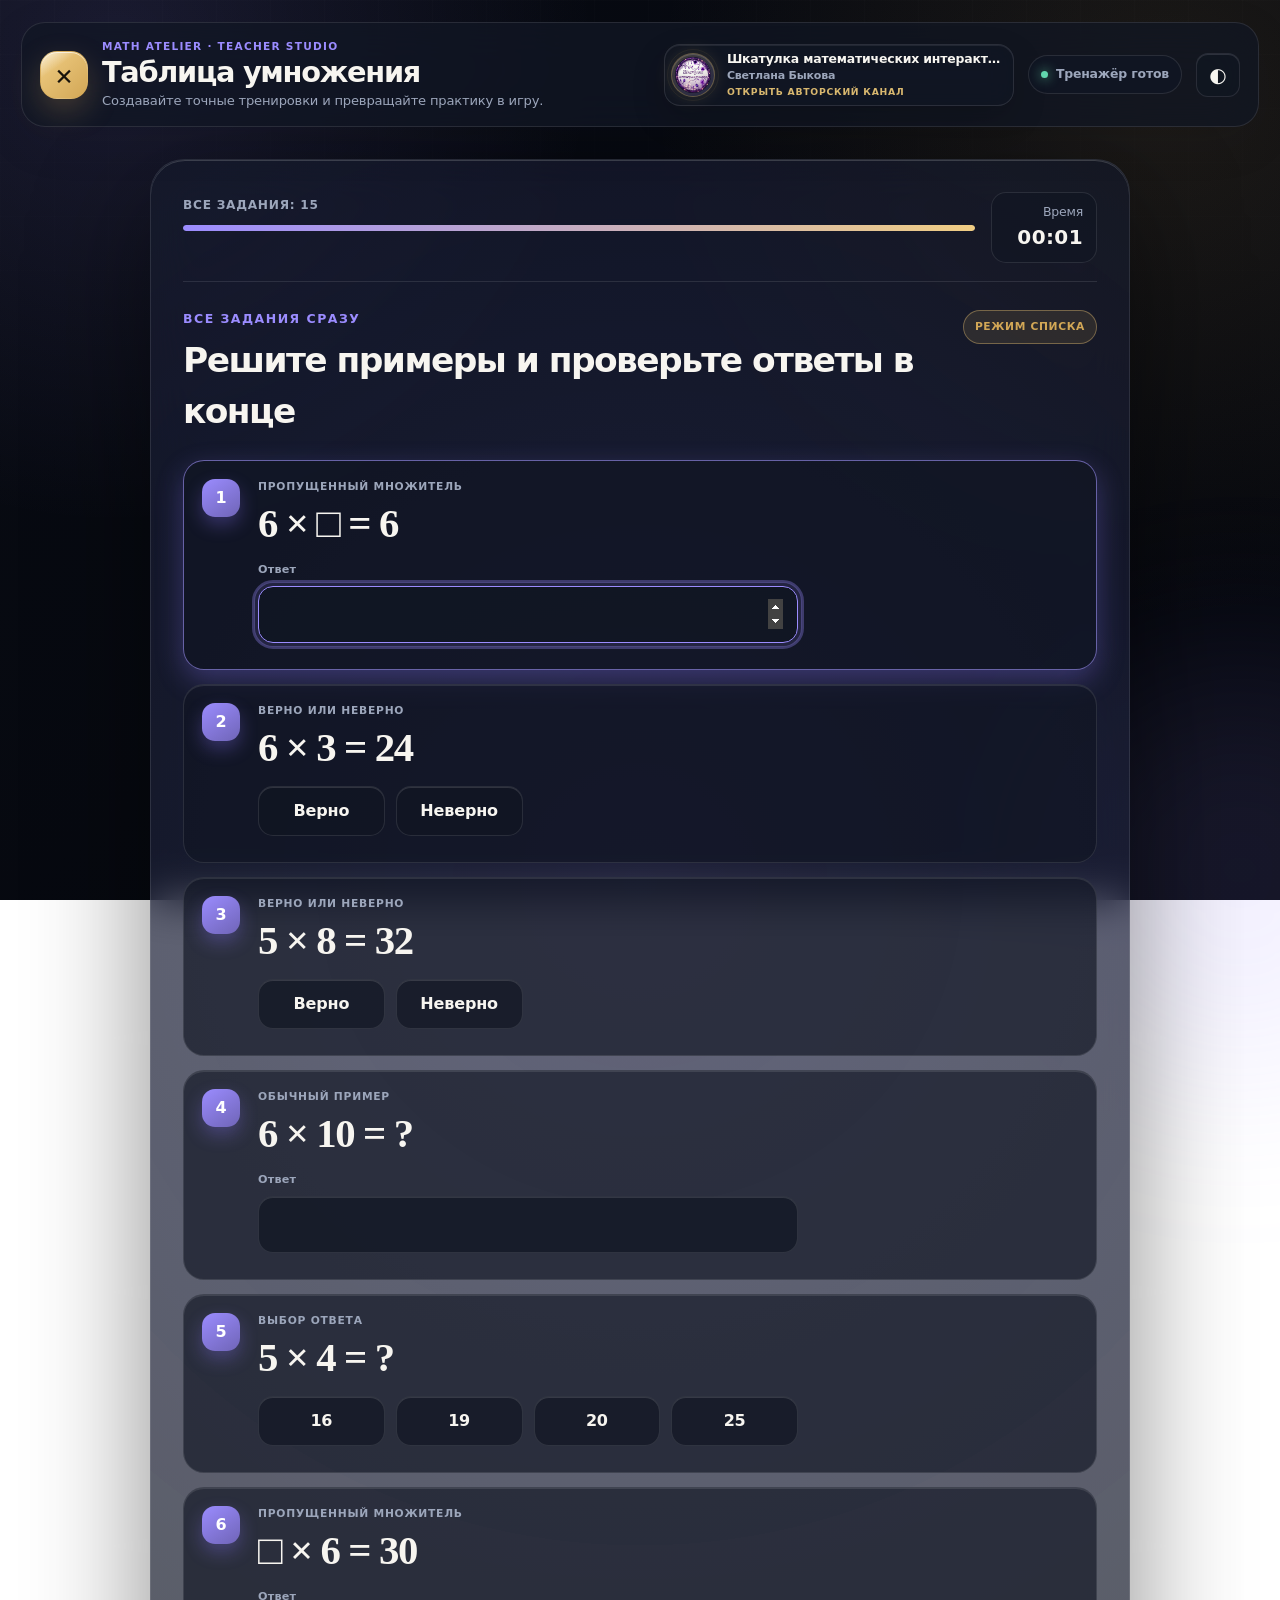
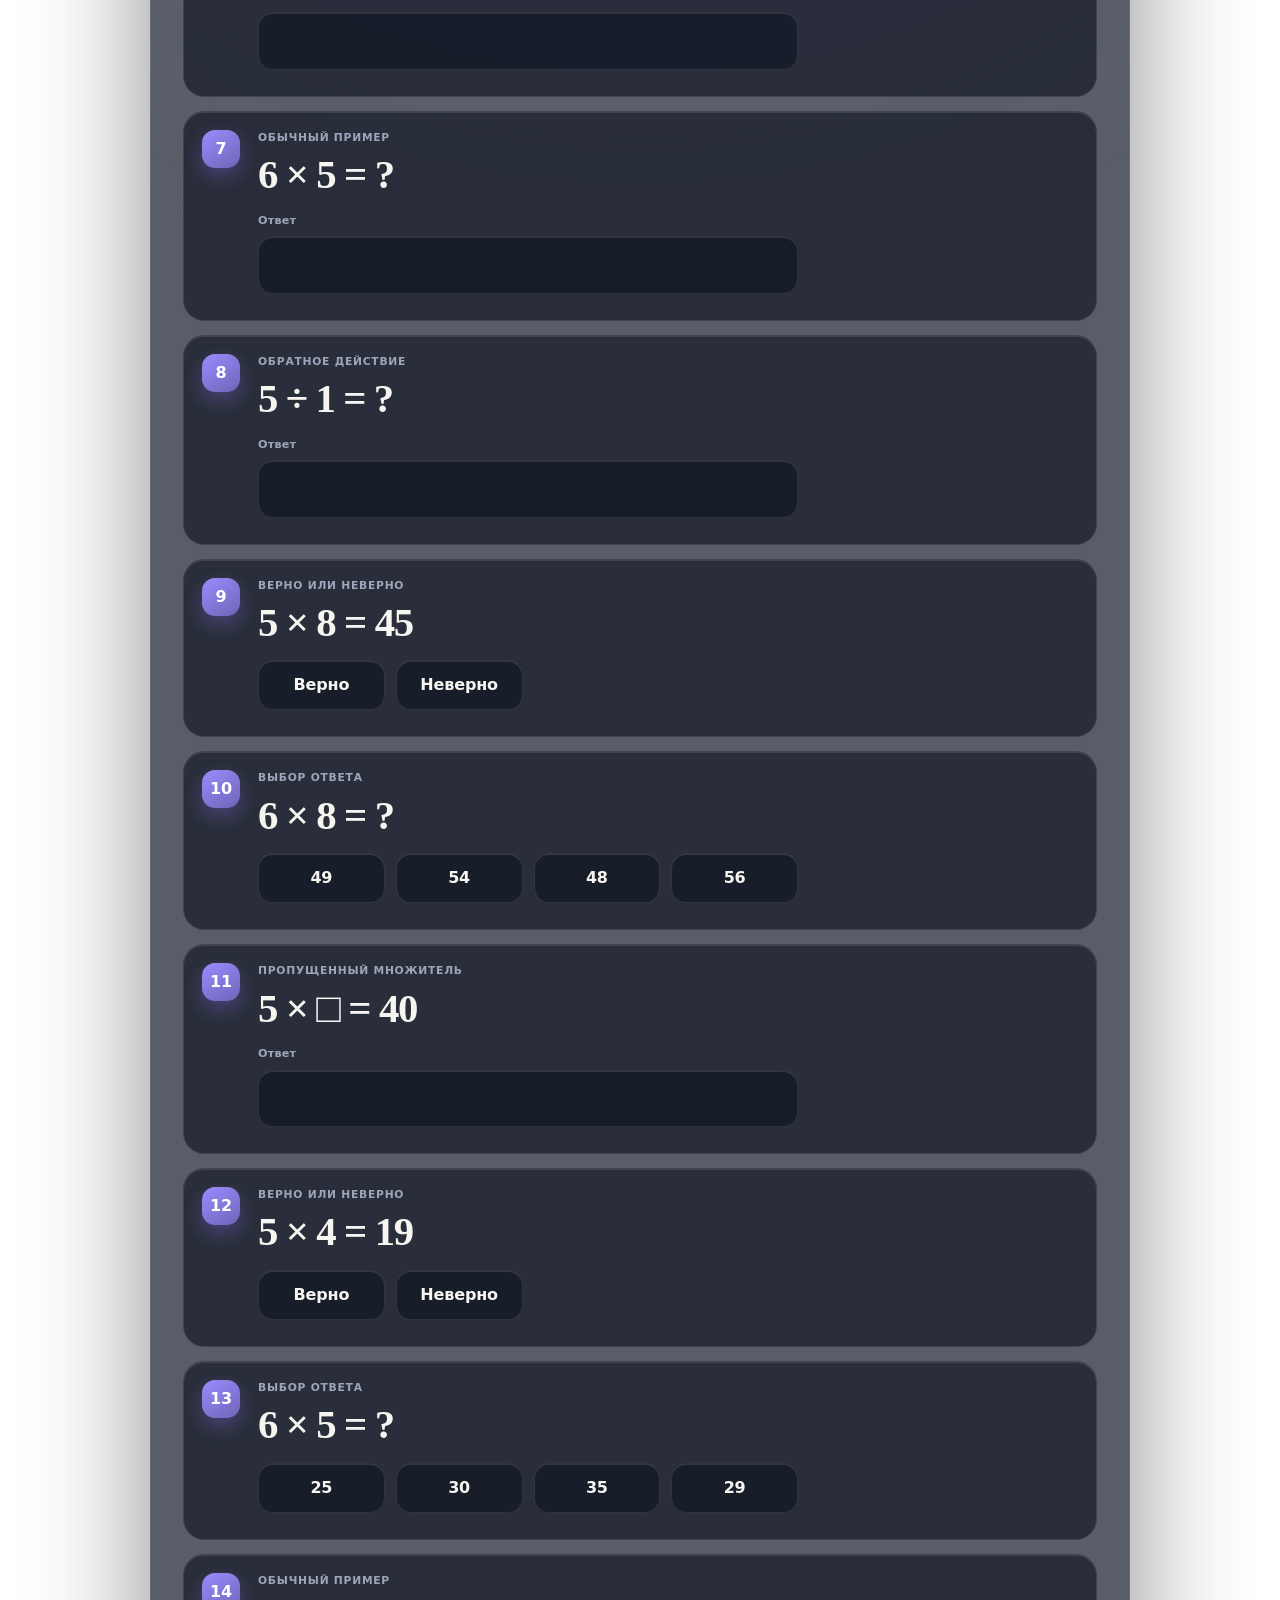
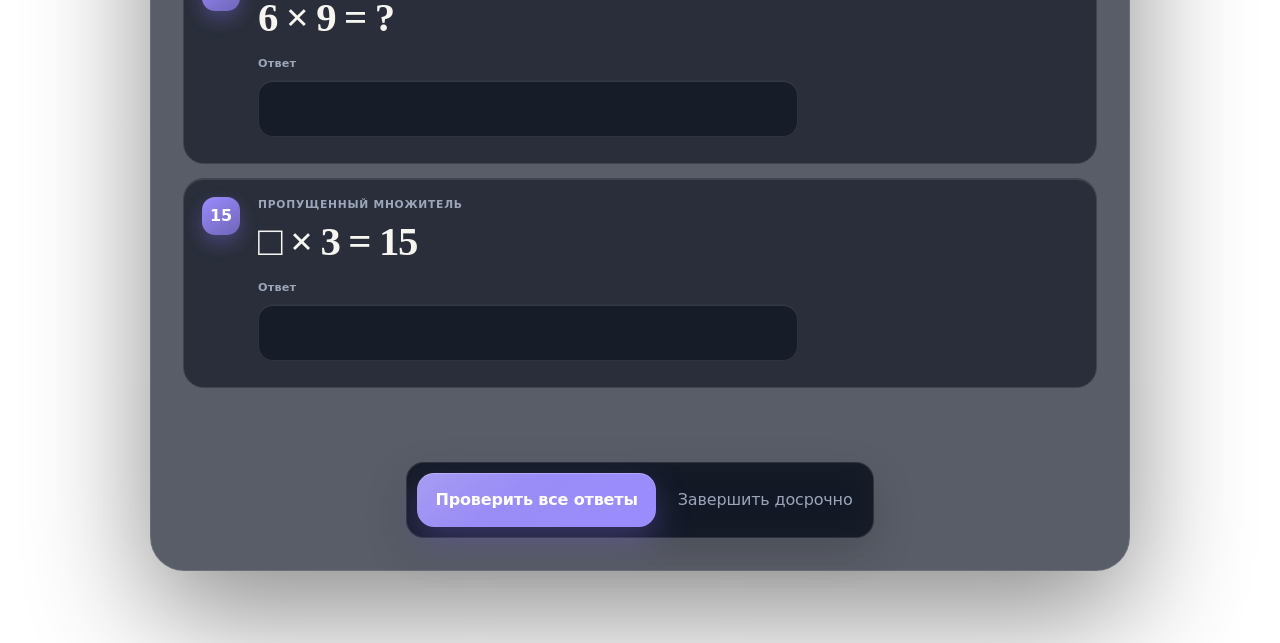
==== trainer-for-student-example.html @ 16a6546d "Add files via upload" ====
<!DOCTYPE html>
<html lang="ru">
<head>
  <meta charset="UTF-8" />
  <meta name="viewport" content="width=device-width, initial-scale=1.0" />
  <meta name="description" content="Настраиваемый тренажёр по таблице умножения с игровыми режимами." />
  <title>Тренажёр по таблице умножения — задание списком</title>
  <meta http-equiv="Cache-Control" content="no-cache, no-store, must-revalidate" />
  <meta http-equiv="Pragma" content="no-cache" />
  <meta http-equiv="Expires" content="0" />
  <meta name="trainer-build" content="premium-onefile-list-mode-2026-08-06" />
  <style id="trainerStyles">
:root {
  color-scheme: light;
  --bg: #f5f7fb;
  --card: #ffffff;
  --text: #172033;
  --muted: #667085;
  --border: #dde3ee;
  --primary: #4f46e5;
  --primary-hover: #4338ca;
  --primary-soft: #eef2ff;
  --success: #16835f;
  --success-soft: #eaf8f2;
  --danger: #c63e4f;
  --danger-soft: #fff0f2;
  --warning: #9a6700;
  --shadow: 0 18px 50px rgba(25, 34, 55, 0.08);
}

body.dark {
  color-scheme: dark;
  --bg: #10131b;
  --card: #191e29;
  --text: #f3f5f9;
  --muted: #aeb7c7;
  --border: #303747;
  --primary: #8b83ff;
  --primary-hover: #a39dff;
  --primary-soft: #28264a;
  --success: #60d6aa;
  --success-soft: #17392f;
  --danger: #ff8795;
  --danger-soft: #44242a;
  --warning: #ffd06a;
  --shadow: 0 18px 50px rgba(0, 0, 0, 0.28);
}

* {
  box-sizing: border-box;
}

body {
  margin: 0;
  min-width: 320px;
  background:
    radial-gradient(circle at top left, rgba(79, 70, 229, 0.09), transparent 28rem),
    var(--bg);
  color: var(--text);
  font-family: Inter, ui-sans-serif, system-ui, -apple-system, BlinkMacSystemFont, "Segoe UI", sans-serif;
  line-height: 1.5;
}

button,
input,
select {
  font: inherit;
}

button {
  cursor: pointer;
}

button:disabled {
  cursor: not-allowed;
  opacity: 0.55;
}

.app-shell {
  width: min(1120px, calc(100% - 32px));
  margin: 0 auto;
  padding: 28px 0 56px;
}

.app-header,
.section-heading,
.quiz-topbar,
.result-actions,
.toolbar {
  display: flex;
  align-items: center;
  justify-content: space-between;
  gap: 16px;
}

.app-header {
  margin-bottom: 24px;
}

h1,
h2,
h3,
p {
  margin-top: 0;
}

h1 {
  margin-bottom: 0;
  font-size: clamp(2rem, 5vw, 3.5rem);
  line-height: 1;
}

h2 {
  margin-bottom: 20px;
  font-size: 1.35rem;
}

h3 {
  margin-bottom: 12px;
  font-size: 1rem;
}

.eyebrow {
  margin-bottom: 6px;
  color: var(--primary);
  font-size: 0.78rem;
  font-weight: 800;
  letter-spacing: 0.12em;
  text-transform: uppercase;
}

.icon-button,
.small-button,
.primary-button,
.secondary-button,
.text-button,
.choice-button {
  border-radius: 12px;
  transition: transform 0.15s ease, background 0.15s ease, border-color 0.15s ease;
}

.icon-button:hover,
.small-button:hover,
.primary-button:hover,
.secondary-button:hover,
.choice-button:hover {
  transform: translateY(-1px);
}

.icon-button {
  width: 44px;
  height: 44px;
  border: 1px solid var(--border);
  background: var(--card);
  color: var(--text);
  font-size: 1.25rem;
}

.grid {
  display: grid;
  gap: 20px;
}

.two-columns {
  grid-template-columns: repeat(2, minmax(0, 1fr));
}

.card {
  border: 1px solid var(--border);
  border-radius: 22px;
  background: var(--card);
  box-shadow: var(--shadow);
  padding: clamp(20px, 4vw, 32px);
}

fieldset {
  margin: 0 0 24px;
  border: 0;
  padding: 0;
}

legend {
  margin-bottom: 12px;
  font-weight: 750;
}

.toolbar {
  justify-content: flex-start;
  margin-bottom: 12px;
}

.small-button {
  border: 0;
  background: var(--primary-soft);
  color: var(--primary);
  padding: 8px 12px;
  font-weight: 700;
}

.small-button.secondary {
  background: transparent;
  color: var(--muted);
  border: 1px solid var(--border);
}

.check-grid {
  display: grid;
  grid-template-columns: repeat(5, minmax(0, 1fr));
  gap: 8px;
  margin-top: 12px;
}

.table-chip {
  position: relative;
}

.table-chip input {
  position: absolute;
  opacity: 0;
  pointer-events: none;
}

.table-chip span {
  display: grid;
  place-items: center;
  min-height: 44px;
  border: 1px solid var(--border);
  border-radius: 12px;
  background: var(--card);
  font-weight: 800;
  transition: 0.15s ease;
}

.table-chip input:checked + span {
  border-color: var(--primary);
  background: var(--primary-soft);
  color: var(--primary);
}

.table-chip input:focus-visible + span {
  outline: 3px solid rgba(79, 70, 229, 0.24);
  outline-offset: 2px;
}

.switch-row,
.type-list label {
  display: flex;
  align-items: center;
  gap: 10px;
}

.switch-row {
  margin: 12px 0;
}

.switch-row input,
.type-list input {
  width: 18px;
  height: 18px;
  accent-color: var(--primary);
}

.hint {
  margin: 10px 0 0;
  color: var(--muted);
  font-size: 0.88rem;
}

.form-grid {
  display: grid;
  grid-template-columns: repeat(2, minmax(0, 1fr));
  gap: 14px;
}

.form-grid label,
.answer-label {
  display: grid;
  gap: 7px;
  color: var(--muted);
  font-size: 0.9rem;
  font-weight: 650;
}

input[type="number"],
select,
.answer-input {
  width: 100%;
  border: 1px solid var(--border);
  border-radius: 12px;
  background: var(--card);
  color: var(--text);
  padding: 12px 14px;
  outline: none;
}

input[type="number"]:focus,
select:focus,
.answer-input:focus {
  border-color: var(--primary);
  box-shadow: 0 0 0 3px rgba(79, 70, 229, 0.14);
}

.type-list {
  display: grid;
  grid-template-columns: repeat(2, minmax(0, 1fr));
  gap: 12px;
}

hr {
  margin: 24px 0;
  border: 0;
  border-top: 1px solid var(--border);
}

.primary-button,
.secondary-button {
  border: 0;
  padding: 13px 18px;
  font-weight: 800;
}

.primary-button {
  background: var(--primary);
  color: white;
}

.primary-button:hover {
  background: var(--primary-hover);
}

.secondary-button {
  border: 1px solid var(--border);
  background: var(--card);
  color: var(--text);
}

.wide {
  width: 100%;
  margin-top: 20px;
}

.text-button {
  border: 0;
  background: transparent;
  color: var(--muted);
  padding: 10px;
}

.error-message {
  min-height: 24px;
  margin: 10px 0 0;
  color: var(--danger);
  font-weight: 700;
}

.history-card {
  margin-top: 20px;
}

.history-content {
  overflow-x: auto;
}

.history-table,
.results-table {
  width: 100%;
  border-collapse: collapse;
}

.history-table th,
.history-table td,
.results-table th,
.results-table td {
  border-bottom: 1px solid var(--border);
  padding: 12px 10px;
  text-align: left;
  white-space: nowrap;
}

.history-table th,
.results-table th {
  color: var(--muted);
  font-size: 0.82rem;
  text-transform: uppercase;
}

.empty-state {
  margin-bottom: 0;
  color: var(--muted);
}

.hidden {
  display: none !important;
}

.quiz-card {
  width: min(760px, 100%);
  margin: 0 auto;
  min-height: 560px;
  display: flex;
  flex-direction: column;
}

.quiz-topbar {
  align-items: flex-start;
}

.quiz-topbar > div:first-child {
  flex: 1;
}

.progress-track {
  height: 8px;
  margin-top: 9px;
  overflow: hidden;
  border-radius: 999px;
  background: var(--border);
}

.progress-bar {
  width: 0;
  height: 100%;
  border-radius: inherit;
  background: var(--primary);
  transition: width 0.25s ease;
}

.timer-box {
  min-width: 90px;
  text-align: right;
}

.timer-box span {
  display: block;
  color: var(--muted);
  font-size: 0.78rem;
}

.timer-box strong {
  font-variant-numeric: tabular-nums;
  font-size: 1.2rem;
}

.question-area {
  display: grid;
  place-items: center;
  min-height: 250px;
  padding: 34px 0 20px;
  text-align: center;
}

.question-label {
  margin-bottom: 14px;
  color: var(--muted);
  font-weight: 750;
}

.question-text {
  font-size: clamp(2.4rem, 9vw, 5.2rem);
  font-weight: 900;
  letter-spacing: -0.04em;
  line-height: 1;
}

.visual-area {
  display: grid;
  gap: 8px;
  margin-top: 24px;
  padding: 16px;
  border-radius: 18px;
  background: var(--primary-soft);
}

.dot {
  width: 18px;
  height: 18px;
  border-radius: 50%;
  background: var(--primary);
}

.answer-area {
  width: min(500px, 100%);
  margin: 0 auto;
}

.answer-input {
  min-height: 58px;
  text-align: center;
  font-size: 1.5rem;
  font-weight: 800;
}

.choice-grid {
  display: grid;
  grid-template-columns: repeat(2, minmax(0, 1fr));
  gap: 12px;
}

.choice-button {
  min-height: 58px;
  border: 1px solid var(--border);
  background: var(--card);
  color: var(--text);
  font-size: 1.1rem;
  font-weight: 800;
}

.choice-button.selected {
  border-color: var(--primary);
  background: var(--primary-soft);
  color: var(--primary);
}

.choice-button.correct {
  border-color: var(--success);
  background: var(--success-soft);
  color: var(--success);
}

.choice-button.wrong {
  border-color: var(--danger);
  background: var(--danger-soft);
  color: var(--danger);
}

.feedback {
  min-height: 30px;
  margin: 18px 0 0;
  text-align: center;
  font-weight: 800;
}

.feedback.success {
  color: var(--success);
}

.feedback.error {
  color: var(--danger);
}

.feedback.warning {
  color: var(--warning);
}

.quiz-actions {
  display: flex;
  justify-content: center;
  align-items: center;
  gap: 12px;
  margin-top: auto;
  padding-top: 22px;
  flex-wrap: wrap;
}

.results-hero {
  text-align: center;
}

.score-circle {
  width: 156px;
  height: 156px;
  margin: 18px auto 28px;
  display: grid;
  place-content: center;
  border: 12px solid var(--primary-soft);
  border-radius: 50%;
  background: var(--card);
}

.score-circle strong {
  font-size: 2.25rem;
  line-height: 1;
}

.score-circle span {
  margin-top: 6px;
  color: var(--muted);
  font-size: 0.82rem;
}

.stats-grid {
  display: grid;
  grid-template-columns: repeat(4, minmax(0, 1fr));
  gap: 12px;
}

.stats-grid > div {
  border: 1px solid var(--border);
  border-radius: 16px;
  padding: 16px;
}

.stats-grid span {
  display: block;
  color: var(--muted);
  font-size: 0.82rem;
}

.stats-grid strong {
  display: block;
  margin-top: 5px;
  font-size: 1.15rem;
}

.results-grid {
  margin-top: 20px;
}

.result-bar-row {
  display: grid;
  grid-template-columns: 84px 1fr 62px;
  align-items: center;
  gap: 12px;
  margin: 13px 0;
}

.result-bar-track {
  height: 10px;
  overflow: hidden;
  border-radius: 999px;
  background: var(--border);
}

.result-bar-fill {
  height: 100%;
  border-radius: inherit;
  background: var(--primary);
}

.recommendation {
  margin: 0;
  font-size: 1.08rem;
  line-height: 1.75;
}

.mistakes-list {
  display: grid;
  gap: 12px;
}

.review-item {
  display: grid;
  grid-template-columns: minmax(160px, 1fr) minmax(140px, 0.8fr) minmax(140px, 0.8fr);
  gap: 12px;
  align-items: center;
  border: 1px solid var(--border);
  border-radius: 15px;
  padding: 14px 16px;
}

.review-item.correct-review {
  background: var(--success-soft);
}

.review-item.wrong-review {
  background: var(--danger-soft);
}

.review-question {
  font-weight: 850;
}

.review-meta {
  color: var(--muted);
  font-size: 0.9rem;
}

.result-actions {
  justify-content: center;
  margin-top: 22px;
}

@media (max-width: 820px) {
  .two-columns,
  .stats-grid {
    grid-template-columns: 1fr 1fr;
  }

  .review-item {
    grid-template-columns: 1fr;
  }
}

@media (max-width: 620px) {
  .app-shell {
    width: min(100% - 20px, 1120px);
    padding-top: 18px;
  }

  .two-columns,
  .form-grid,
  .type-list,
  .stats-grid {
    grid-template-columns: 1fr;
  }

  .check-grid {
    grid-template-columns: repeat(3, minmax(0, 1fr));
  }

  .card {
    border-radius: 18px;
    padding: 20px;
  }

  .quiz-card {
    min-height: calc(100vh - 112px);
  }

  .question-area {
    min-height: 220px;
  }

  .choice-grid {
    grid-template-columns: 1fr;
  }

  .section-heading {
    align-items: flex-start;
    flex-direction: column;
  }
}


.student-banner {
  margin-bottom: 20px;
  border: 1px solid var(--primary);
  border-radius: 16px;
  background: var(--primary-soft);
  color: var(--text);
  padding: 14px 18px;
  font-weight: 750;
}


.trainer-actions {
  display: grid;
  grid-template-columns: repeat(2, minmax(0, 1fr));
  gap: 10px;
  margin-top: 20px;
}

.trainer-actions .wide {
  margin-top: 0;
}

.download-html-button {
  margin-top: 10px;
}

.error-message.success-message {
  color: var(--success);
}


body.modal-open { overflow: hidden; }

.game-create-button {
  margin-top: 10px;
  background: linear-gradient(135deg, var(--primary), #7c3aed);
  color: #fff;
  border: 0;
}

.game-modal {
  position: fixed;
  inset: 0;
  z-index: 200;
  display: grid;
  place-items: center;
  padding: 18px;
  background: rgba(7, 12, 24, 0.72);
  backdrop-filter: blur(9px);
}

.game-modal-dialog {
  width: min(900px, 100%);
  max-height: calc(100vh - 36px);
  overflow: auto;
  border: 1px solid var(--border);
  border-radius: 24px;
  background: var(--card);
  box-shadow: 0 28px 100px rgba(0, 0, 0, 0.35);
  padding: clamp(20px, 4vw, 32px);
}

.game-modal-head {
  display: flex;
  align-items: flex-start;
  justify-content: space-between;
  gap: 18px;
  margin-bottom: 20px;
}

.game-modal-head h2 { margin-bottom: 6px; }
.game-modal-head p { margin: 0; color: var(--muted); }

.game-choice-grid {
  display: grid;
  grid-template-columns: repeat(3, minmax(0, 1fr));
  gap: 14px;
}

.game-choice-card {
  min-height: 210px;
  display: flex;
  flex-direction: column;
  align-items: flex-start;
  border: 2px solid var(--border);
  border-radius: 18px;
  padding: 18px;
  background: var(--card);
  color: var(--text);
  text-align: left;
}

.game-choice-card:hover { transform: translateY(-2px); }
.game-choice-card.selected {
  border-color: var(--primary);
  background: var(--primary-soft);
  box-shadow: 0 0 0 3px rgba(79, 70, 229, 0.12);
}

.game-choice-icon { font-size: 2.25rem; line-height: 1; }
.game-choice-card strong { margin-top: 16px; font-size: 1.12rem; }
.game-choice-card span { margin-top: 7px; color: var(--muted); font-size: 0.9rem; line-height: 1.45; }
.game-choice-card small { margin-top: auto; padding-top: 16px; color: var(--primary); font-weight: 800; }

.game-warning {
  margin: 18px 0 0;
  border: 1px solid var(--border);
  border-radius: 14px;
  padding: 12px 14px;
  background: var(--primary-soft);
  color: var(--text);
  font-weight: 700;
}

.game-warning.limit-warning {
  border-color: rgba(198, 62, 79, 0.32);
  background: var(--danger-soft);
  color: var(--danger);
}

.game-modal-actions {
  display: flex;
  align-items: center;
  justify-content: flex-end;
  gap: 10px;
  margin-top: 18px;
  flex-wrap: wrap;
}

.game-template-status {
  flex: 1 1 260px;
  margin: 0;
  color: var(--muted);
  font-size: 0.9rem;
}

@media (max-width: 760px) {
  .game-choice-grid { grid-template-columns: 1fr; }
  .game-choice-card { min-height: 150px; }
  .game-modal-actions { align-items: stretch; flex-direction: column; }
  .game-modal-actions button { width: 100%; }
  .game-template-status { flex-basis: auto; }
}

@media (max-width: 620px) {
  .trainer-actions {
    grid-template-columns: 1fr;
  }
}


/* Экран доступа */
.password-gate {
  position: fixed;
  inset: 0;
  z-index: 1000;
  display: grid;
  place-items: center;
  padding: 20px;
  background:
    radial-gradient(circle at 50% 15%, rgba(79, 70, 229, 0.22), transparent 28rem),
    rgba(12, 17, 29, 0.92);
  backdrop-filter: blur(12px);
}

.password-gate[hidden],
body:not(.trainer-locked) .password-gate {
  display: none;
}

body.trainer-locked {
  overflow: hidden;
}

body.trainer-locked .app-shell {
  visibility: hidden;
  pointer-events: none;
}

.password-card {
  width: min(430px, 100%);
  padding: 30px;
  border: 1px solid var(--border);
  border-radius: 24px;
  background: var(--card);
  color: var(--text);
  box-shadow: 0 30px 100px rgba(0, 0, 0, 0.38);
}

.password-card h1 {
  margin-bottom: 10px;
  font-size: clamp(1.8rem, 5vw, 2.5rem);
}

.password-icon {
  margin-bottom: 12px;
  font-size: 2.4rem;
}

.password-description {
  margin-bottom: 20px;
  color: var(--muted);
}

.password-label {
  display: grid;
  gap: 8px;
  color: var(--muted);
  font-size: 0.9rem;
  font-weight: 700;
}

.password-input {
  width: 100%;
  min-height: 50px;
  border: 1px solid var(--border);
  border-radius: 12px;
  padding: 12px 14px;
  background: var(--card);
  color: var(--text);
  outline: none;
}

.password-input:focus {
  border-color: var(--primary);
  box-shadow: 0 0 0 3px rgba(79, 70, 229, 0.18);
}

.password-submit {
  width: 100%;
  margin-top: 16px;
}

.password-error {
  min-height: 24px;
  margin: 10px 0 0;
  color: var(--danger);
  font-weight: 750;
}

  

/* =========================================================
   PREMIUM REDESIGN · Math Atelier
   ========================================================= */
:root {
  --bg: #f2f0eb;
  --bg-deep: #e7e3da;
  --card: rgba(255, 255, 255, .76);
  --card-solid: #fffdfa;
  --text: #171a24;
  --muted: #697083;
  --border: rgba(37, 42, 61, .11);
  --primary: #6858ff;
  --primary-hover: #5747ef;
  --primary-soft: rgba(104, 88, 255, .10);
  --primary-glow: rgba(104, 88, 255, .24);
  --gold: #b88739;
  --gold-bright: #dfb563;
  --gold-soft: rgba(184, 135, 57, .12);
  --success: #178767;
  --success-soft: rgba(23, 135, 103, .10);
  --danger: #c04759;
  --danger-soft: rgba(192, 71, 89, .10);
  --warning: #a86f13;
  --shadow: 0 24px 70px rgba(32, 35, 50, .10);
  --shadow-deep: 0 36px 100px rgba(25, 28, 43, .16);
  --radius-xl: 30px;
  --radius-lg: 22px;
}

body.dark {
  color-scheme: dark;
  --bg: #080b13;
  --bg-deep: #05070d;
  --card: rgba(17, 22, 36, .72);
  --card-solid: #111623;
  --text: #f7f5f0;
  --muted: #9ca6bb;
  --border: rgba(255, 255, 255, .10);
  --primary: #9b8cff;
  --primary-hover: #b0a5ff;
  --primary-soft: rgba(155, 140, 255, .12);
  --primary-glow: rgba(140, 120, 255, .30);
  --gold: #d2a756;
  --gold-bright: #f0cd83;
  --gold-soft: rgba(210, 167, 86, .13);
  --success: #62d7ae;
  --success-soft: rgba(68, 201, 155, .11);
  --danger: #ff8795;
  --danger-soft: rgba(255, 100, 121, .11);
  --warning: #f1c36f;
  --shadow: 0 28px 80px rgba(0, 0, 0, .30);
  --shadow-deep: 0 42px 120px rgba(0, 0, 0, .46);
}

html { scroll-behavior: smooth; }
body {
  min-height: 100vh;
  background:
    radial-gradient(circle at 9% 5%, color-mix(in srgb, var(--primary) 13%, transparent), transparent 30rem),
    radial-gradient(circle at 91% 12%, color-mix(in srgb, var(--gold) 11%, transparent), transparent 32rem),
    linear-gradient(145deg, var(--bg), var(--bg-deep));
  background-attachment: fixed;
  font-family: Manrope, Inter, ui-sans-serif, system-ui, -apple-system, BlinkMacSystemFont, "Segoe UI", sans-serif;
  letter-spacing: -.012em;
}

body::before {
  content: "";
  position: fixed;
  inset: 0;
  z-index: -2;
  pointer-events: none;
  opacity: .35;
  background-image:
    linear-gradient(color-mix(in srgb, var(--text) 4%, transparent) 1px, transparent 1px),
    linear-gradient(90deg, color-mix(in srgb, var(--text) 4%, transparent) 1px, transparent 1px);
  background-size: 54px 54px;
  mask-image: linear-gradient(to bottom, black, transparent 70%);
}

body::after {
  content: "";
  position: fixed;
  width: 420px;
  height: 420px;
  right: -170px;
  bottom: -180px;
  z-index: -1;
  border-radius: 50%;
  pointer-events: none;
  background: color-mix(in srgb, var(--primary) 12%, transparent);
  filter: blur(90px);
}

button, input, select { letter-spacing: -.01em; }
button:focus-visible, input:focus-visible, select:focus-visible {
  outline: 3px solid color-mix(in srgb, var(--primary) 32%, transparent);
  outline-offset: 3px;
}

.app-shell {
  width: min(1240px, calc(100% - 42px));
  padding: 22px 0 72px;
}

.app-header {
  position: sticky;
  top: 14px;
  z-index: 80;
  margin-bottom: 22px;
  padding: 16px 18px;
  border: 1px solid var(--border);
  border-radius: 24px;
  background: color-mix(in srgb, var(--card-solid) 78%, transparent);
  box-shadow: 0 14px 50px rgba(20, 23, 36, .08);
  backdrop-filter: blur(22px) saturate(135%);
}

.app-brand-lockup, .header-actions, .access-brand, .card-heading {
  display: flex;
  align-items: center;
  gap: 14px;
}

.brand-mark {
  width: 50px;
  height: 50px;
  flex: 0 0 50px;
  display: grid;
  place-items: center;
  border: 1px solid color-mix(in srgb, var(--gold) 52%, transparent);
  border-radius: 17px;
  color: #18130b;
  background:
    linear-gradient(145deg, rgba(255,255,255,.72), transparent 34%),
    linear-gradient(135deg, var(--gold-bright), var(--gold));
  box-shadow: 0 12px 30px color-mix(in srgb, var(--gold) 25%, transparent), inset 0 1px 0 rgba(255,255,255,.65);
  font-family: Georgia, serif;
  font-size: 2rem;
  font-weight: 700;
}

.app-brand-mark { width: 48px; height: 48px; flex-basis: 48px; }
.app-header h1 { font-size: clamp(1.35rem, 2.5vw, 1.8rem); letter-spacing: -.045em; }
.app-header .eyebrow { margin-bottom: 3px; font-size: .66rem; }
.header-subtitle { margin: 4px 0 0; color: var(--muted); font-size: .82rem; }
.header-actions { margin-left: auto; }
.online-pill {
  display: inline-flex;
  align-items: center;
  gap: 8px;
  padding: 9px 12px;
  border: 1px solid var(--border);
  border-radius: 999px;
  color: var(--muted);
  background: color-mix(in srgb, var(--card-solid) 78%, transparent);
  font-size: .78rem;
  font-weight: 750;
}
.online-pill i { width: 7px; height: 7px; border-radius: 50%; background: var(--success); box-shadow: 0 0 12px var(--success); }
.icon-button {
  border-color: var(--border);
  background: color-mix(in srgb, var(--card-solid) 82%, transparent);
  box-shadow: inset 0 1px 0 rgba(255,255,255,.12);
}
.icon-button:hover { border-color: color-mix(in srgb, var(--primary) 38%, var(--border)); background: var(--primary-soft); color: var(--primary); }

.dashboard-hero {
  position: relative;
  overflow: hidden;
  display: grid;
  grid-template-columns: 1.3fr 1fr;
  gap: 28px;
  align-items: end;
  margin-bottom: 20px;
  padding: clamp(28px, 5vw, 54px);
  border: 1px solid var(--border);
  border-radius: var(--radius-xl);
  background:
    linear-gradient(125deg, color-mix(in srgb, var(--card-solid) 90%, transparent), color-mix(in srgb, var(--card) 64%, transparent)),
    radial-gradient(circle at 86% 16%, var(--primary-soft), transparent 42%);
  box-shadow: var(--shadow-deep);
  backdrop-filter: blur(24px) saturate(125%);
}
.dashboard-hero::before {
  content: "×";
  position: absolute;
  right: 6%;
  top: -20%;
  color: color-mix(in srgb, var(--primary) 8%, transparent);
  font: 700 18rem/1 Georgia, serif;
  transform: rotate(12deg);
  pointer-events: none;
}
.dashboard-copy { position: relative; z-index: 1; }
.dashboard-copy h2 { margin: 8px 0 14px; font-size: clamp(2.15rem, 5vw, 4.7rem); line-height: .98; letter-spacing: -.068em; }
.dashboard-copy h2 span { color: var(--primary); font-family: Georgia, "Times New Roman", serif; font-style: italic; font-weight: 500; }
.dashboard-copy > p:last-child { max-width: 620px; margin: 0; color: var(--muted); font-size: 1.02rem; line-height: 1.72; }
.dashboard-summary {
  position: relative;
  z-index: 2;
  display: grid;
  grid-template-columns: repeat(2, minmax(0, 1fr));
  gap: 10px;
}
.summary-item {
  min-height: 104px;
  display: flex;
  flex-direction: column;
  justify-content: space-between;
  padding: 17px;
  border: 1px solid var(--border);
  border-radius: 20px;
  background: color-mix(in srgb, var(--card-solid) 72%, transparent);
  box-shadow: inset 0 1px 0 rgba(255,255,255,.18);
}
.summary-item span { color: var(--muted); font-size: .75rem; font-weight: 800; letter-spacing: .07em; text-transform: uppercase; }
.summary-item strong { font-size: clamp(1.15rem, 2.5vw, 1.65rem); letter-spacing: -.035em; overflow: hidden; text-overflow: ellipsis; white-space: nowrap; }
.summary-item.accent { border-color: color-mix(in srgb, var(--gold) 36%, var(--border)); background: linear-gradient(145deg, var(--gold-soft), color-mix(in srgb, var(--card-solid) 72%, transparent)); }
.summary-item.accent strong { color: var(--gold); }

.grid { gap: 20px; }
.card {
  border-color: var(--border);
  border-radius: var(--radius-xl);
  background: color-mix(in srgb, var(--card) 94%, transparent);
  box-shadow: var(--shadow);
  backdrop-filter: blur(22px) saturate(125%);
}
.settings-card { position: relative; overflow: hidden; }
.settings-card::after { content: ""; position: absolute; width: 180px; height: 180px; right: -90px; top: -90px; border-radius: 50%; background: var(--primary-soft); filter: blur(20px); pointer-events: none; }
.card-heading { position: relative; z-index: 1; margin-bottom: 26px; align-items: flex-start; }
.card-heading .eyebrow { margin-bottom: 5px; }
.card-heading h2 { margin: 0; font-size: 1.55rem; letter-spacing: -.035em; }
.card-icon {
  width: 45px;
  height: 45px;
  flex: 0 0 45px;
  display: grid;
  place-items: center;
  border: 1px solid color-mix(in srgb, var(--primary) 28%, var(--border));
  border-radius: 15px;
  color: var(--primary);
  background: var(--primary-soft);
  font-size: .76rem;
  font-weight: 900;
  letter-spacing: .08em;
}
legend { color: var(--text); font-size: .95rem; }
.toolbar { gap: 8px; }
.small-button { border: 1px solid transparent; border-radius: 999px; background: var(--primary-soft); color: var(--primary); }
.small-button:hover { border-color: color-mix(in srgb, var(--primary) 26%, transparent); }

.check-grid { grid-template-columns: repeat(5, minmax(0, 1fr)); gap: 10px; }
.table-chip span {
  min-height: 58px;
  border-color: var(--border);
  border-radius: 17px;
  background: color-mix(in srgb, var(--card-solid) 70%, transparent);
  box-shadow: inset 0 1px 0 rgba(255,255,255,.15);
  font-size: 1.05rem;
}
.table-chip span::after { content: "таблица"; display: block; margin-top: -4px; color: var(--muted); font-size: .56rem; font-weight: 750; letter-spacing: .06em; text-transform: uppercase; }
.table-chip:hover span { transform: translateY(-2px); border-color: color-mix(in srgb, var(--primary) 35%, var(--border)); }
.table-chip input:checked + span {
  border-color: color-mix(in srgb, var(--primary) 72%, white 8%);
  color: white;
  background: linear-gradient(145deg, color-mix(in srgb, var(--primary) 84%, white 8%), var(--primary));
  box-shadow: 0 12px 28px var(--primary-glow), inset 0 1px 0 rgba(255,255,255,.32);
}
.table-chip input:checked + span::after { color: rgba(255,255,255,.70); }

.form-grid { gap: 12px; }
.form-grid label, .answer-label { color: var(--muted); font-size: .78rem; font-weight: 800; letter-spacing: .02em; }
input[type="number"], select, .answer-input {
  min-height: 50px;
  border-color: var(--border);
  border-radius: 15px;
  background: color-mix(in srgb, var(--card-solid) 70%, transparent);
  box-shadow: inset 0 1px 0 rgba(255,255,255,.12);
}
input[type="number"]:focus, select:focus, .answer-input:focus { border-color: var(--primary); box-shadow: 0 0 0 4px var(--primary-soft); }

.type-list { grid-template-columns: repeat(2, minmax(0, 1fr)); gap: 10px; }
.type-option {
  position: relative;
  min-height: 84px;
  display: grid !important;
  grid-template-columns: 40px 1fr;
  align-items: center !important;
  gap: 12px !important;
  padding: 13px;
  border: 1px solid var(--border);
  border-radius: 18px;
  background: color-mix(in srgb, var(--card-solid) 66%, transparent);
  cursor: pointer;
  transition: transform .18s ease, border-color .18s ease, background .18s ease, box-shadow .18s ease;
}
.type-option:hover { transform: translateY(-2px); border-color: color-mix(in srgb, var(--primary) 33%, var(--border)); }
.type-option input { position: absolute; opacity: 0; pointer-events: none; }
.type-glyph {
  width: 40px;
  height: 40px;
  display: grid;
  place-items: center;
  border-radius: 13px;
  color: var(--primary);
  background: var(--primary-soft);
  font-family: Georgia, serif;
  font-size: 1.2rem;
  font-weight: 800;
}
.type-option strong { display: block; font-size: .84rem; line-height: 1.28; }
.type-option small { display: block; margin-top: 4px; color: var(--muted); font-size: .68rem; }
.type-option:has(input:checked) { border-color: color-mix(in srgb, var(--primary) 52%, var(--border)); background: var(--primary-soft); box-shadow: 0 10px 28px color-mix(in srgb, var(--primary) 10%, transparent); }
.type-option:has(input:checked)::after { content: "✓"; position: absolute; right: 10px; top: 9px; width: 18px; height: 18px; display: grid; place-items: center; border-radius: 50%; color: white; background: var(--primary); font-size: .64rem; font-weight: 900; }
.type-option:has(input:checked) .type-glyph { color: white; background: var(--primary); box-shadow: 0 8px 18px var(--primary-glow); }

hr { border-color: var(--border); }
.switch-row {
  position: relative;
  min-height: 54px;
  padding: 11px 58px 11px 13px;
  border: 1px solid var(--border);
  border-radius: 16px;
  background: color-mix(in srgb, var(--card-solid) 58%, transparent);
  color: var(--text);
  font-size: .82rem;
  font-weight: 700;
  cursor: pointer;
}
.switch-row input {
  position: absolute;
  right: 13px;
  width: 36px !important;
  height: 21px !important;
  appearance: none;
  border: 1px solid var(--border);
  border-radius: 999px;
  background: color-mix(in srgb, var(--muted) 24%, transparent);
  transition: .2s ease;
}
.switch-row input::after { content: ""; position: absolute; width: 15px; height: 15px; left: 2px; top: 2px; border-radius: 50%; background: white; box-shadow: 0 2px 7px rgba(0,0,0,.22); transition: .2s ease; }
.switch-row input:checked { border-color: var(--primary); background: var(--primary); }
.switch-row input:checked::after { transform: translateX(15px); }

.action-suite { margin-top: 22px; padding-top: 20px; border-top: 1px solid var(--border); }
.action-suite-title { margin-bottom: 10px; color: var(--muted); font-size: .72rem; font-weight: 900; letter-spacing: .09em; text-transform: uppercase; }
.trainer-actions { gap: 10px; }
.primary-button, .secondary-button {
  min-height: 54px;
  border-radius: 17px;
  transition: transform .18s ease, box-shadow .18s ease, filter .18s ease, border-color .18s ease;
}
.primary-button {
  color: white;
  background:
    linear-gradient(145deg, rgba(255,255,255,.13), transparent 40%),
    linear-gradient(135deg, color-mix(in srgb, var(--primary) 86%, white 8%), var(--primary));
  box-shadow: 0 14px 34px var(--primary-glow), inset 0 1px 0 rgba(255,255,255,.24);
}
.primary-button:hover { transform: translateY(-2px); filter: brightness(1.06); box-shadow: 0 18px 40px var(--primary-glow); }
.secondary-button { border: 1px solid var(--border); color: var(--text); background: color-mix(in srgb, var(--card-solid) 65%, transparent); }
.secondary-button:hover { transform: translateY(-2px); border-color: color-mix(in srgb, var(--primary) 35%, var(--border)); background: var(--primary-soft); }
.trainer-actions button, .game-create-button { display: flex; flex-direction: column; align-items: flex-start; justify-content: center; padding: 13px 16px; text-align: left; }
.trainer-actions button span, .game-create-button span { font-size: .91rem; font-weight: 900; }
.trainer-actions button small, .game-create-button small { margin-top: 3px; opacity: .68; font-size: .66rem; font-weight: 700; }
.download-html-button { margin-top: 0; }
.game-create-button {
  margin-top: 10px;
  color: #21180b;
  background:
    linear-gradient(145deg, rgba(255,255,255,.45), transparent 35%),
    linear-gradient(135deg, var(--gold-bright), var(--gold));
  box-shadow: 0 14px 34px color-mix(in srgb, var(--gold) 24%, transparent), inset 0 1px 0 rgba(255,255,255,.55);
}
.game-create-button:hover { background: linear-gradient(135deg, color-mix(in srgb, var(--gold-bright) 90%, white 10%), var(--gold)); }

.history-card { margin-top: 20px; }
.section-subtitle { margin: -12px 0 0; color: var(--muted); font-size: .8rem; }
.history-content { border: 1px solid var(--border); border-radius: 18px; overflow: auto; }
.history-table th, .history-table td { padding: 14px 15px; }
.history-table th { background: var(--primary-soft); color: var(--primary); font-size: .68rem; letter-spacing: .07em; }
.history-table tbody tr { transition: background .16s ease; }
.history-table tbody tr:hover { background: color-mix(in srgb, var(--primary-soft) 60%, transparent); }
.empty-state { padding: 22px; }

.student-banner { border-color: color-mix(in srgb, var(--gold) 38%, transparent); background: var(--gold-soft); }

/* Quiz */
#quizScreen { padding-top: 10px; }
.quiz-card {
  position: relative;
  overflow: hidden;
  width: min(820px, 100%);
  min-height: 620px;
  border-radius: 34px;
  background:
    radial-gradient(circle at 50% 20%, var(--primary-soft), transparent 36%),
    color-mix(in srgb, var(--card) 96%, transparent);
  box-shadow: var(--shadow-deep);
}
.quiz-card::before { content: ""; position: absolute; inset: 0; pointer-events: none; border-radius: inherit; box-shadow: inset 0 1px 0 rgba(255,255,255,.17); }
.quiz-topbar { position: relative; z-index: 2; padding-bottom: 18px; border-bottom: 1px solid var(--border); }
.quiz-topbar > div:first-child > span { color: var(--muted); font-size: .76rem; font-weight: 850; letter-spacing: .06em; text-transform: uppercase; }
.progress-track { height: 6px; background: color-mix(in srgb, var(--muted) 17%, transparent); }
.progress-bar { background: linear-gradient(90deg, var(--primary), var(--gold-bright)); box-shadow: 0 0 16px var(--primary-glow); }
.timer-box { min-width: 106px; padding: 10px 13px; border: 1px solid var(--border); border-radius: 15px; background: color-mix(in srgb, var(--card-solid) 62%, transparent); }
.timer-box strong { font-size: 1.25rem; letter-spacing: .02em; }
.question-area { position: relative; min-height: 300px; padding: 54px 0 30px; }
.question-label { display: inline-flex; align-items: center; gap: 7px; margin-bottom: 22px; padding: 7px 11px; border: 1px solid var(--border); border-radius: 999px; color: var(--muted); background: color-mix(in srgb, var(--card-solid) 62%, transparent); font-size: .69rem; letter-spacing: .08em; text-transform: uppercase; }
.question-label::before { content: ""; width: 6px; height: 6px; border-radius: 50%; background: var(--gold); box-shadow: 0 0 12px var(--gold); }
.question-text { font-family: Georgia, "Times New Roman", serif; font-size: clamp(3.2rem, 10vw, 6.9rem); font-weight: 600; letter-spacing: -.07em; text-shadow: 0 16px 42px color-mix(in srgb, var(--primary) 14%, transparent); }
.answer-area { width: min(560px, 100%); }
.answer-input { min-height: 72px; border-radius: 20px; font-size: 2rem; }
.choice-grid { gap: 11px; }
.choice-button { min-height: 70px; border-radius: 19px; background: color-mix(in srgb, var(--card-solid) 68%, transparent); box-shadow: inset 0 1px 0 rgba(255,255,255,.13); font-size: 1.25rem; }
.choice-button:hover { border-color: color-mix(in srgb, var(--primary) 45%, var(--border)); background: var(--primary-soft); }
.choice-button.selected { box-shadow: 0 12px 30px var(--primary-glow); }
.feedback { font-size: .92rem; }
.quiz-actions .primary-button { min-width: 180px; }
.text-button:hover { color: var(--danger); }
.visual-area { border: 1px solid color-mix(in srgb, var(--primary) 22%, transparent); background: var(--primary-soft); }

/* Results */
.results-hero { position: relative; overflow: hidden; padding-top: 42px; }
.results-hero::after { content: "✦"; position: absolute; right: 7%; top: 7%; color: var(--gold-soft); font-size: 7rem; }
.results-hero h2 { font-size: clamp(2rem, 5vw, 3.8rem); letter-spacing: -.055em; }
.score-circle {
  --score: 0;
  position: relative;
  width: 178px;
  height: 178px;
  border: 0;
  background: conic-gradient(var(--primary) calc(var(--score) * 1%), var(--gold-bright) calc(var(--score) * 1%), color-mix(in srgb, var(--muted) 14%, transparent) 0);
  box-shadow: 0 18px 50px var(--primary-glow);
}
.score-circle::before { content: ""; position: absolute; inset: 12px; border-radius: 50%; background: var(--card-solid); }
.score-circle strong, .score-circle span { position: relative; z-index: 1; }
.stats-grid > div { border-radius: 19px; background: color-mix(in srgb, var(--card-solid) 58%, transparent); }
.stats-grid strong { font-size: 1.28rem; }
.result-bar-track { background: color-mix(in srgb, var(--muted) 14%, transparent); }
.result-bar-fill { background: linear-gradient(90deg, var(--primary), var(--gold-bright)); }
.review-item { border-radius: 19px; }

/* Game modal */
.game-modal { background: rgba(5, 7, 13, .78); backdrop-filter: blur(18px); }
.game-modal-dialog { border-radius: 30px; background: color-mix(in srgb, var(--card-solid) 92%, transparent); box-shadow: 0 40px 120px rgba(0,0,0,.50); }
.game-choice-card { border-radius: 21px; background: color-mix(in srgb, var(--card-solid) 65%, transparent); }
.game-choice-card.selected { border-color: var(--primary); background: var(--primary-soft); box-shadow: 0 16px 38px var(--primary-glow); }
.game-choice-icon { width: 56px; height: 56px; display: grid; place-items: center; border-radius: 17px; background: var(--gold-soft); }

/* Password gate */
.password-gate {
  isolation: isolate;
  overflow: hidden;
  padding: clamp(18px, 4vw, 46px);
  background:
    radial-gradient(circle at 15% 12%, rgba(117, 92, 255, .20), transparent 34rem),
    radial-gradient(circle at 87% 85%, rgba(216, 169, 80, .14), transparent 32rem),
    linear-gradient(135deg, #080a12, #0d1220 56%, #070910);
  backdrop-filter: none;
}
.password-gate::before {
  content: "";
  position: absolute;
  inset: 0;
  z-index: -3;
  opacity: .24;
  background-image:
    linear-gradient(rgba(255,255,255,.055) 1px, transparent 1px),
    linear-gradient(90deg, rgba(255,255,255,.055) 1px, transparent 1px);
  background-size: 72px 72px;
  mask-image: radial-gradient(circle at center, black, transparent 74%);
}
.access-orb { position: absolute; z-index: -2; border-radius: 50%; filter: blur(80px); opacity: .52; animation: premiumFloat 9s ease-in-out infinite; }
.access-orb-one { width: 390px; height: 390px; left: -150px; top: -110px; background: #765dff; }
.access-orb-two { width: 330px; height: 330px; right: -120px; bottom: -120px; background: #bf8735; animation-delay: -3s; }
@keyframes premiumFloat { 0%,100% { transform: translate3d(0,0,0) scale(1); } 50% { transform: translate3d(22px,-18px,0) scale(1.05); } }

.access-shell {
  width: min(1180px, 100%);
  min-height: min(720px, calc(100vh - 50px));
  display: grid;
  grid-template-columns: minmax(0, 1.38fr) minmax(360px, .78fr);
  overflow: hidden;
  border: 1px solid rgba(255,255,255,.12);
  border-radius: 38px;
  background: rgba(12, 16, 28, .72);
  box-shadow: 0 60px 170px rgba(0,0,0,.60), inset 0 1px 0 rgba(255,255,255,.08);
  backdrop-filter: blur(26px) saturate(125%);
  animation: accessEnter .72s cubic-bezier(.2,.8,.2,1) both;
}
@keyframes accessEnter { from { opacity: 0; transform: translateY(18px) scale(.985); } to { opacity: 1; transform: translateY(0) scale(1); } }
.access-showcase {
  position: relative;
  overflow: hidden;
  display: flex;
  flex-direction: column;
  padding: clamp(34px, 6vw, 72px);
  color: #f8f5ef;
  background:
    linear-gradient(145deg, rgba(116,92,255,.13), transparent 42%),
    radial-gradient(circle at 90% 15%, rgba(226,184,104,.12), transparent 38%);
}
.access-showcase::after { content: "×"; position: absolute; right: -4%; top: 14%; color: rgba(255,255,255,.035); font: 700 28rem/1 Georgia, serif; transform: rotate(13deg); }
.access-brand { position: relative; z-index: 1; }
.access-brand strong { display: block; font-size: .94rem; letter-spacing: .02em; }
.access-brand span { display: block; margin-top: 3px; color: #959fb5; font-size: .7rem; }
.access-copy { position: relative; z-index: 1; max-width: 680px; margin: auto 0; padding: 50px 0; }
.access-kicker { display: flex; align-items: center; gap: 9px; color: #b9c2d4; font-size: .72rem; font-weight: 850; letter-spacing: .13em; text-transform: uppercase; }
.access-kicker span { width: 28px; height: 1px; background: linear-gradient(90deg, #e9c477, transparent); }
.access-copy h1 { margin: 22px 0 23px; color: #fbfaf7; font-size: clamp(3rem, 6.4vw, 6.15rem); line-height: .91; letter-spacing: -.075em; }
.access-copy h1 em { color: #d8b367; font-family: Georgia, "Times New Roman", serif; font-weight: 500; }
.access-copy > p:last-child { max-width: 650px; margin: 0; color: #aeb7ca; font-size: clamp(.96rem, 1.6vw, 1.12rem); line-height: 1.78; }
.access-features { position: relative; z-index: 1; display: grid; grid-template-columns: repeat(3, 1fr); gap: 10px; }
.access-features > div { padding: 14px; border: 1px solid rgba(255,255,255,.09); border-radius: 17px; background: rgba(255,255,255,.035); backdrop-filter: blur(12px); }
.access-features strong { display: block; color: #f4d38e; font-size: 1.3rem; }
.access-features span { display: block; margin-top: 3px; color: #8e98ad; font-size: .63rem; line-height: 1.25; }
.access-equations { position: absolute; z-index: 0; inset: 0; pointer-events: none; }
.access-equations span { position: absolute; padding: 7px 10px; border: 1px solid rgba(255,255,255,.055); border-radius: 999px; color: rgba(255,255,255,.11); font-family: Georgia, serif; transform: rotate(-7deg); }
.access-equations span:nth-child(1) { left: 7%; top: 22%; }
.access-equations span:nth-child(2) { right: 11%; top: 8%; transform: rotate(8deg); }
.access-equations span:nth-child(3) { right: 8%; bottom: 25%; }
.access-equations span:nth-child(4) { left: 42%; bottom: 8%; transform: rotate(5deg); }

.password-card {
  align-self: center;
  width: auto;
  margin: clamp(22px, 4vw, 44px);
  padding: clamp(28px, 4vw, 42px);
  border: 1px solid rgba(255,255,255,.13);
  border-radius: 28px;
  color: #f7f6f3;
  background: rgba(255,255,255,.055);
  box-shadow: 0 26px 80px rgba(0,0,0,.28), inset 0 1px 0 rgba(255,255,255,.09);
  backdrop-filter: blur(24px);
}
.access-card-badge { display: inline-flex; align-items: center; gap: 7px; margin-bottom: 30px; padding: 7px 10px; border: 1px solid rgba(226,184,104,.20); border-radius: 999px; color: #d9bd83; background: rgba(218,171,83,.08); font-size: .66rem; font-weight: 850; letter-spacing: .06em; text-transform: uppercase; }
.access-card-badge span { width: 6px; height: 6px; border-radius: 50%; background: #65d6ac; box-shadow: 0 0 12px #65d6ac; }
.password-icon { width: 54px; height: 54px; display: grid; place-items: center; margin-bottom: 23px; border: 1px solid rgba(226,184,104,.28); border-radius: 18px; color: #e9c575; background: rgba(226,184,104,.09); box-shadow: inset 0 1px 0 rgba(255,255,255,.08); font-size: 1.45rem; }
.password-card .eyebrow { color: #a89cff; }
.password-card h2 { margin: 6px 0 12px; color: #fbfaf7; font-size: clamp(2rem, 4vw, 2.65rem); letter-spacing: -.055em; }
.password-description { margin-bottom: 27px; color: #9ea8bc; line-height: 1.62; }
.password-label { color: #c9cfdb; font-size: .72rem; letter-spacing: .03em; }
.password-field { position: relative; display: block; margin-top: 8px; }
.password-lock { position: absolute; left: 15px; top: 50%; z-index: 2; transform: translateY(-50%); color: #8f99ad; font-size: 1.1rem; }
.password-input { min-height: 58px; padding: 13px 48px 13px 43px; border-color: rgba(255,255,255,.13); border-radius: 17px; color: #fff; background: rgba(4,7,13,.42); box-shadow: inset 0 1px 0 rgba(255,255,255,.04); }
.password-input::placeholder { color: #70798b; }
.password-input:focus { border-color: #9b8cff; box-shadow: 0 0 0 4px rgba(155,140,255,.12), 0 14px 30px rgba(0,0,0,.16); }
.password-toggle { position: absolute; right: 8px; top: 50%; width: 38px; height: 38px; transform: translateY(-50%); border: 0; border-radius: 12px; color: #8993a7; background: transparent; }
.password-toggle:hover { color: #fff; background: rgba(255,255,255,.07); }
.password-submit { min-height: 58px; display: flex; align-items: center; justify-content: space-between; margin-top: 14px; padding: 0 18px; color: #1e1609; background: linear-gradient(135deg, #f0d18e, #bb8739); box-shadow: 0 18px 38px rgba(186,133,56,.24), inset 0 1px 0 rgba(255,255,255,.56); }
.password-submit:hover { background: linear-gradient(135deg, #f6dca5, #c99545); box-shadow: 0 22px 44px rgba(186,133,56,.31); }
.password-error { color: #ff98a5; font-size: .78rem; }
.password-card.password-shake { animation: passwordShake .34s ease; }
@keyframes passwordShake { 0%,100% { transform: translateX(0); } 25% { transform: translateX(-7px); } 75% { transform: translateX(7px); } }
.password-footnote { margin: 14px 0 0; color: #6f788b; font-size: .62rem; text-align: center; }

@media (max-width: 980px) {
  .dashboard-hero { grid-template-columns: 1fr; }
  .access-shell { grid-template-columns: 1fr; min-height: auto; max-height: calc(100vh - 32px); overflow-y: auto; }
  .access-showcase { min-height: 430px; padding: 36px; }
  .access-copy { padding: 45px 0; }
  .password-card { margin-top: 0; }
}

@media (max-width: 760px) {
  .app-shell { width: min(100% - 18px, 1240px); padding-top: 9px; }
  .app-header { top: 7px; padding: 12px; border-radius: 19px; }
  .header-subtitle, .online-pill { display: none; }
  .app-brand-mark { width: 42px; height: 42px; flex-basis: 42px; border-radius: 14px; }
  .dashboard-hero { padding: 26px 22px; border-radius: 24px; }
  .dashboard-copy h2 { font-size: 2.65rem; }
  .dashboard-summary { grid-template-columns: repeat(2, minmax(0, 1fr)); }
  .two-columns, .form-grid, .stats-grid { grid-template-columns: 1fr; }
  .card { border-radius: 24px; padding: 21px; }
  .check-grid { grid-template-columns: repeat(3, minmax(0, 1fr)); }
  .type-list { grid-template-columns: 1fr; }
  .access-showcase { min-height: 360px; padding: 28px 24px; }
  .access-copy h1 { font-size: 3.15rem; }
  .access-features { grid-template-columns: repeat(3, 1fr); }
  .access-features > div { padding: 10px; }
  .password-card { margin: 16px; padding: 26px 22px; }
}

@media (max-width: 470px) {
  .app-header .eyebrow { display: none; }
  .app-header h1 { font-size: 1.15rem; }
  .dashboard-summary { grid-template-columns: 1fr 1fr; }
  .summary-item { min-height: 88px; }
  .access-features { grid-template-columns: 1fr; }
  .access-features > div { display: flex; align-items: baseline; gap: 8px; }
  .access-features span { margin: 0; }
}


/* =========================================
   CREATOR BRAND · Шкатулка интерактивов
   ========================================= */
.creator-brand-link {
  position: relative;
  z-index: 2;
  display: inline-flex;
  align-items: center;
  gap: 13px;
  min-width: 0;
  padding: 9px 12px 9px 9px;
  border: 1px solid rgba(255,255,255,.11);
  border-radius: 18px;
  color: inherit;
  text-decoration: none;
  background:
    linear-gradient(135deg, rgba(255,255,255,.095), rgba(255,255,255,.025)),
    rgba(8, 12, 22, .28);
  box-shadow:
    inset 0 1px 0 rgba(255,255,255,.08),
    0 14px 34px rgba(0,0,0,.16);
  backdrop-filter: blur(14px) saturate(125%);
  -webkit-backdrop-filter: blur(14px) saturate(125%);
  transition: transform .24s ease, border-color .24s ease, background .24s ease, box-shadow .24s ease;
}
.creator-brand-link:hover {
  transform: translateY(-2px);
  border-color: rgba(226,184,104,.34);
  background:
    linear-gradient(135deg, rgba(255,255,255,.13), rgba(226,184,104,.055)),
    rgba(8, 12, 22, .34);
  box-shadow:
    inset 0 1px 0 rgba(255,255,255,.10),
    0 20px 44px rgba(0,0,0,.22),
    0 0 0 1px rgba(226,184,104,.06);
}
.creator-logo-shell {
  position: relative;
  width: 48px;
  height: 48px;
  flex: 0 0 48px;
  display: grid;
  place-items: center;
  border-radius: 50%;
  background: linear-gradient(145deg, rgba(240,209,142,.22), rgba(155,140,255,.16));
  box-shadow:
    0 0 0 1px rgba(239,205,132,.34),
    0 0 18px rgba(226,184,104,.20),
    inset 0 1px 0 rgba(255,255,255,.16);
  animation: creatorLogoPulse 3.2s ease-in-out infinite;
}
.creator-logo-shell::after {
  content: "";
  position: absolute;
  inset: -5px;
  border: 1px solid rgba(226,184,104,.16);
  border-radius: inherit;
  opacity: .45;
  animation: creatorLogoHalo 3.2s ease-in-out infinite;
}
.creator-logo {
  position: relative;
  z-index: 2;
  width: 42px;
  height: 42px;
  display: block;
  border-radius: 50%;
  object-fit: cover;
  background: #0d1322;
}
.creator-logo-fallback {
  position: absolute;
  z-index: 1;
  color: #f0d18e;
  font-size: 1.25rem;
  font-weight: 900;
}
.creator-brand-copy {
  min-width: 0;
  display: flex;
  flex-direction: column;
  justify-content: center;
  line-height: 1.15;
}
.creator-brand-copy strong {
  overflow: hidden;
  color: #f8f6f0;
  font-size: .86rem;
  font-weight: 850;
  letter-spacing: -.015em;
  text-overflow: ellipsis;
  white-space: nowrap;
}
.creator-brand-copy span {
  margin-top: 4px;
  color: #b4bdcf;
  font-size: .69rem;
  font-weight: 650;
}
.creator-brand-copy small {
  margin-top: 4px;
  color: #d9b86f;
  font-size: .58rem;
  font-weight: 800;
  letter-spacing: .08em;
  text-transform: uppercase;
}
.creator-brand-access {
  align-self: flex-start;
  max-width: min(100%, 410px);
}
.creator-brand-editor {
  max-width: 350px;
  padding: 7px 10px 7px 7px;
  border-radius: 16px;
  background: color-mix(in srgb, var(--card-solid) 78%, transparent);
}
.creator-brand-editor .creator-logo-shell {
  width: 42px;
  height: 42px;
  flex-basis: 42px;
}
.creator-brand-editor .creator-logo {
  width: 36px;
  height: 36px;
}
.creator-brand-editor .creator-brand-copy strong {
  color: var(--text);
  font-size: .78rem;
}
.creator-brand-editor .creator-brand-copy span { color: var(--muted); }
.editor-heading-stack {
  min-width: 0;
  display: flex;
  flex-direction: column;
  gap: 12px;
}
.access-showcase .access-brand {
  margin-top: 18px;
}
@keyframes creatorLogoPulse {
  0%, 100% {
    transform: scale(1);
    box-shadow: 0 0 0 1px rgba(239,205,132,.30), 0 0 14px rgba(226,184,104,.16), inset 0 1px 0 rgba(255,255,255,.16);
  }
  50% {
    transform: scale(1.055);
    box-shadow: 0 0 0 1px rgba(239,205,132,.52), 0 0 27px rgba(226,184,104,.34), inset 0 1px 0 rgba(255,255,255,.22);
  }
}
@keyframes creatorLogoHalo {
  0%, 100% { transform: scale(.96); opacity: .18; }
  50% { transform: scale(1.08); opacity: .62; }
}
@media (prefers-reduced-motion: reduce) {
  .creator-logo-shell,
  .creator-logo-shell::after { animation: none; }
}
@media (max-width: 980px) {
  .app-header { align-items: flex-start; }
  .header-actions { flex-wrap: wrap; justify-content: flex-end; }
  .creator-brand-editor { max-width: 290px; }
}
@media (max-width: 720px) {
  .app-header { flex-direction: column; }
  .header-actions { width: 100%; justify-content: space-between; }
  .creator-brand-editor { max-width: calc(100% - 104px); }
  .creator-brand-copy strong { font-size: .76rem; }
  .creator-brand-copy small { display: none; }
}
@media (max-width: 520px) {
  .creator-brand-access { width: 100%; }
  .creator-brand-link { gap: 10px; padding-right: 10px; }
  .creator-logo-shell { width: 43px; height: 43px; flex-basis: 43px; }
  .creator-logo { width: 37px; height: 37px; }
  .creator-brand-copy strong { font-size: .72rem; }
  .creator-brand-copy span { font-size: .62rem; }
  .creator-brand-editor { max-width: calc(100% - 96px); }
}


/* Режим «Все задания списком» */
.list-mode-option {
  position: relative;
  display: grid;
  grid-template-columns: auto 1fr;
  align-items: center;
  gap: 12px;
  margin-top: 22px;
  padding: 15px 16px;
  border: 1px solid var(--border);
  border-radius: 19px;
  background: linear-gradient(145deg, var(--primary-soft), color-mix(in srgb, var(--card-solid) 72%, transparent));
  cursor: pointer;
  transition: transform .18s ease, border-color .18s ease, box-shadow .18s ease;
}
.list-mode-option:hover { transform: translateY(-1px); border-color: color-mix(in srgb, var(--primary) 45%, var(--border)); }
.list-mode-option:has(input:checked) { border-color: var(--primary); box-shadow: 0 12px 30px var(--primary-glow); }
.list-mode-option input { position: absolute; opacity: 0; pointer-events: none; }
.list-mode-check {
  width: 28px;
  height: 28px;
  display: grid;
  place-items: center;
  border: 2px solid color-mix(in srgb, var(--primary) 35%, var(--border));
  border-radius: 9px;
  color: transparent;
  background: color-mix(in srgb, var(--card-solid) 76%, transparent);
  font-size: .88rem;
  font-weight: 950;
  transition: .18s ease;
}
.list-mode-option input:checked + .list-mode-check { border-color: var(--primary); color: white; background: var(--primary); }
.list-mode-option input:focus-visible + .list-mode-check { outline: 3px solid color-mix(in srgb, var(--primary) 30%, transparent); outline-offset: 3px; }
.list-mode-copy strong { display: block; font-size: .87rem; }
.list-mode-copy small { display: block; margin-top: 4px; color: var(--muted); font-size: .69rem; line-height: 1.45; }

.quiz-list-active .quiz-card { width: min(980px, 100%); min-height: 620px; overflow: visible; }
.list-quiz-mode { position: relative; padding-top: 28px; }
.list-quiz-heading { display: flex; align-items: flex-start; justify-content: space-between; gap: 18px; margin-bottom: 22px; }
.list-quiz-heading h2 { margin: 4px 0 0; font-size: clamp(1.45rem, 3vw, 2.15rem); letter-spacing: -.045em; }
.list-mode-badge { flex: 0 0 auto; padding: 8px 11px; border: 1px solid color-mix(in srgb, var(--gold) 36%, var(--border)); border-radius: 999px; color: var(--gold); background: var(--gold-soft); font-size: .67rem; font-weight: 900; letter-spacing: .06em; text-transform: uppercase; }
.question-list { display: grid; gap: 14px; }
.list-question-card {
  position: relative;
  display: grid;
  grid-template-columns: 42px minmax(0, 1fr);
  gap: 14px;
  padding: 18px;
  border: 1px solid var(--border);
  border-radius: 21px;
  background: color-mix(in srgb, var(--card-solid) 66%, transparent);
  box-shadow: inset 0 1px 0 rgba(255,255,255,.10);
  transition: border-color .18s ease, box-shadow .18s ease, transform .18s ease;
}
.list-question-card:focus-within { border-color: color-mix(in srgb, var(--primary) 55%, var(--border)); box-shadow: 0 10px 28px var(--primary-glow); }
.list-question-card.unanswered { border-color: var(--warning); box-shadow: 0 0 0 3px color-mix(in srgb, var(--warning) 15%, transparent); }
.list-question-number { width: 38px; height: 38px; display: grid; place-items: center; border-radius: 13px; color: white; background: linear-gradient(145deg, var(--primary), color-mix(in srgb, var(--primary) 72%, black)); font-weight: 900; box-shadow: 0 8px 18px var(--primary-glow); }
.list-question-content { min-width: 0; }
.list-question-meta { color: var(--muted); font-size: .67rem; font-weight: 850; letter-spacing: .07em; text-transform: uppercase; }
.list-question-prompt { margin-top: 7px; font-family: Georgia, "Times New Roman", serif; font-size: clamp(1.65rem, 4vw, 2.55rem); font-weight: 650; line-height: 1.1; letter-spacing: -.035em; }
.list-question-answer { width: min(540px, 100%); margin-top: 15px; }
.list-answer-label { color: var(--muted); font-size: .7rem; }
.list-answer-input { min-height: 52px; font-size: 1.3rem; text-align: left; }
.list-choice-grid { grid-template-columns: repeat(4, minmax(0, 1fr)); }
.list-choice-button { min-height: 50px; border-radius: 15px; font-size: 1rem; }
.list-visual-area { width: fit-content; max-width: 100%; display: grid; gap: 5px; margin-top: 13px; padding: 10px; overflow-x: auto; border: 1px solid color-mix(in srgb, var(--primary) 20%, var(--border)); border-radius: 14px; background: var(--primary-soft); }
.list-dot { width: 12px; height: 12px; border-radius: 50%; background: var(--primary); }
.list-visual-summary { width: fit-content; margin-top: 12px; padding: 9px 11px; border-radius: 12px; color: var(--primary); background: var(--primary-soft); font-weight: 800; }
.list-question-result { min-height: 0; margin-top: 8px; font-size: .78rem; font-weight: 800; }
.list-feedback { margin-top: 20px; }
.list-quiz-actions { position: static; width: fit-content; margin: 24px auto 0; padding: 10px; border: 1px solid var(--border); border-radius: 18px; background: color-mix(in srgb, var(--card-solid) 88%, transparent); box-shadow: 0 16px 44px rgba(0,0,0,.16); backdrop-filter: blur(18px); }
.list-quiz-actions .primary-button { min-width: 230px; }

@media (max-width: 760px) {
  .list-quiz-heading { display: block; }
  .list-mode-badge { display: inline-flex; margin-top: 10px; }
  .list-question-card { grid-template-columns: 34px minmax(0, 1fr); gap: 10px; padding: 14px; }
  .list-question-number { width: 32px; height: 32px; border-radius: 11px; }
  .list-choice-grid { grid-template-columns: repeat(2, minmax(0, 1fr)); }
  .list-quiz-actions { width: 100%; }
  .list-quiz-actions .primary-button { min-width: 0; flex: 1; }
}

@media (max-width: 470px) {
  .list-mode-option { grid-template-columns: auto 1fr; }
  .list-question-card { grid-template-columns: 1fr; }
  .list-question-number { width: 30px; height: 30px; }
  .list-question-prompt { font-size: 1.65rem; }
  .list-quiz-actions { flex-direction: column; }
  .list-quiz-actions button { width: 100%; }
}
</style>
</head>
<body class="trainer-locked">
  <div id="passwordGate" class="password-gate" role="dialog" aria-modal="true" aria-labelledby="passwordTitle">
    <div class="access-orb access-orb-one" aria-hidden="true"></div>
    <div class="access-orb access-orb-two" aria-hidden="true"></div>
    <div class="access-shell">
      <section class="access-showcase" aria-label="О тренажёре">
        <a class="creator-brand-link creator-brand-access" href="https://t.me/interactiv_matematika" target="_blank" rel="noopener noreferrer" aria-label="Шкатулка математических интерактивов — открыть Telegram-страницу Светланы Быковой">
          <span class="creator-logo-shell">
            <span class="creator-logo-fallback" aria-hidden="true">×</span>
            <img class="creator-logo" src="logo.png" alt="Логотип Шкатулки математических интерактивов" onerror="this.style.display='none'" />
          </span>
          <span class="creator-brand-copy">
            <strong>Шкатулка математических интерактивов</strong>
            <span>Светлана Быкова</span>
            <small>Авторский образовательный проект</small>
          </span>
        </a>
        <div class="access-brand">
          <div class="brand-mark" aria-hidden="true">×</div>
          <div>
            <strong>Math Atelier</strong>
            <span>Премиальная практика умножения</span>
          </div>
        </div>
        <div class="access-copy">
          <p class="access-kicker"><span></span> Персональная учебная среда</p>
          <h1>Уверенное умножение.<br><em>Интересно и точно.</em></h1>
          <p>Настраиваемые тренировки, игровые механики и понятная аналитика — в одном автономном тренажёре.</p>
        </div>
        <div class="access-features" aria-label="Возможности">
          <div><strong>8</strong><span>форматов заданий</span></div>
          <div><strong>3</strong><span>игровых режима</span></div>
          <div><strong>100%</strong><span>автономная работа</span></div>
        </div>
        <div class="access-equations" aria-hidden="true">
          <span>6 × 7</span><span>8 × 9</span><span>42 ÷ 6</span><span>□ × 5</span>
        </div>
      </section>

      <form id="passwordForm" class="password-card" novalidate>
        <div class="access-card-badge"><span></span> Приватный доступ</div>
        <div class="password-icon" aria-hidden="true">✦</div>
        <p class="eyebrow">Добро пожаловать</p>
        <h2 id="passwordTitle">Откройте тренажёр</h2>
        <p class="password-description">Введите код доступа, чтобы перейти к настройкам и игровым режимам.</p>
        <label class="password-label" for="passwordInput">
          <span>Пароль доступа</span>
          <span class="password-field">
            <span class="password-lock" aria-hidden="true">⌁</span>
            <input id="passwordInput" class="password-input" type="password" autocomplete="current-password" spellcheck="false" placeholder="Введите пароль" required />
            <button id="passwordToggle" class="password-toggle" type="button" aria-label="Показать пароль" title="Показать пароль">◉</button>
          </span>
        </label>
        <button id="unlockButton" class="primary-button password-submit" type="submit"><span>Войти в пространство</span><span aria-hidden="true">→</span></button>
        <p id="passwordError" class="password-error" role="alert" aria-live="polite"></p>
        <p class="password-footnote">Защищённый вход · данные остаются на вашем устройстве</p>
      </form>
    </div>
  </div>

<main class="app-shell">
    <header class="app-header">
      <div class="editor-heading-stack">
        <div class="app-brand-lockup">
          <div class="brand-mark app-brand-mark" aria-hidden="true">×</div>
          <div>
            <p class="eyebrow">Math Atelier · Teacher Studio</p>
            <h1>Таблица умножения</h1>
            <p class="header-subtitle">Создавайте точные тренировки и превращайте практику в игру.</p>
          </div>
        </div>
      </div>
      <div class="header-actions">
        <a class="creator-brand-link creator-brand-editor" href="https://t.me/interactiv_matematika" target="_blank" rel="noopener noreferrer" aria-label="Шкатулка математических интерактивов — открыть Telegram-страницу Светланы Быковой">
          <span class="creator-logo-shell">
            <span class="creator-logo-fallback" aria-hidden="true">×</span>
            <img class="creator-logo" src="logo.png" alt="Логотип Шкатулки математических интерактивов" onerror="this.style.display='none'" />
          </span>
          <span class="creator-brand-copy">
            <strong>Шкатулка математических интерактивов</strong>
            <span>Светлана Быкова</span>
            <small>Открыть авторский канал</small>
          </span>
        </a>
        <span class="online-pill"><i></i> Тренажёр готов</span>
        <button id="themeButton" class="icon-button" type="button" aria-label="Переключить тему" title="Переключить оформление">◐</button>
      </div>
    </header>

    <section id="setupScreen" class="screen">
      <div id="studentFileBanner" class="student-banner hidden">Задание подготовлено учителем. Тренировка запускается автоматически.</div>

      <section class="dashboard-hero" aria-labelledby="dashboardTitle">
        <div class="dashboard-copy">
          <p class="eyebrow">Панель преподавателя</p>
          <h2 id="dashboardTitle">Соберите тренировку<br><span>под конкретную цель</span></h2>
          <p>Выберите таблицы, форматы и темп. Запустите занятие здесь, скачайте автономный HTML или создайте игру.</p>
        </div>
        <div class="dashboard-summary" aria-label="Текущая конфигурация">
          <div class="summary-item"><span>Таблицы</span><strong id="heroTablesValue">5, 6</strong></div>
          <div class="summary-item"><span>Заданий</span><strong id="heroQuestionsValue">15</strong></div>
          <div class="summary-item"><span>Темп</span><strong id="heroTimeValue">Свободный</strong></div>
          <div class="summary-item accent"><span>Форматы</span><strong id="heroTypesValue">6</strong></div>
        </div>
      </section>
      <div class="grid two-columns">
        <article class="card settings-card tables-card">
          <div class="card-heading"><span class="card-icon">01</span><div><p class="eyebrow">Основа тренировки</p><h2>Таблицы и объём</h2></div></div>

          <fieldset>
            <legend>Какие таблицы проверяем</legend>
            <div class="toolbar">
              <button id="selectAllTables" class="small-button" type="button">Выбрать все</button>
              <button id="clearTables" class="small-button secondary" type="button">Сбросить</button>
            </div>

            <label class="switch-row">
              <input id="randomTables" type="checkbox" />
              <span>Случайные таблицы от 2 до 10</span>
            </label>

            <div id="tablesGrid" class="check-grid" aria-label="Выбор таблиц"></div>
            <p id="tablesHint" class="hint">Выберите хотя бы одну таблицу.</p>
          </fieldset>

          <div class="form-grid">
            <label>
              Количество примеров
              <input id="questionCount" type="number" min="5" max="100" value="15" />
            </label>

            <label>
              Минимальный множитель
              <input id="minFactor" type="number" min="1" max="12" value="1" />
            </label>

            <label>
              Максимальный множитель
              <input id="maxFactor" type="number" min="1" max="12" value="10" />
            </label>

            <label>
              Ограничение времени
              <select id="timeLimit">
                <option value="0">Без таймера</option>
                <option value="60">1 минута</option>
                <option value="120">2 минуты</option>
                <option value="180">3 минуты</option>
                <option value="300">5 минут</option>
              </select>
            </label>
          </div>
        </article>

        <article class="card settings-card types-card">
          <div class="card-heading"><span class="card-icon">02</span><div><p class="eyebrow">Сценарий проверки</p><h2>Форматы заданий</h2></div></div>
          <div id="typesGrid" class="type-list">
            <label class="type-option"><input type="checkbox" value="direct" checked /><span class="type-glyph">×</span><span><strong>Обычный пример</strong><small>6 × 7 = ?</small></span></label>
            <label class="type-option"><input type="checkbox" value="reversed" checked /><span class="type-glyph">⇄</span><span><strong>Обратный порядок</strong><small>7 × 6 = ?</small></span></label>
            <label class="type-option"><input type="checkbox" value="missing" checked /><span class="type-glyph">□</span><span><strong>Пропущенный множитель</strong><small>6 × □ = 42</small></span></label>
            <label class="type-option"><input type="checkbox" value="division" checked /><span class="type-glyph">÷</span><span><strong>Обратное действие</strong><small>42 ÷ 6 = ?</small></span></label>
            <label class="type-option"><input type="checkbox" value="choice" checked /><span class="type-glyph">◫</span><span><strong>Выбор ответа</strong><small>Четыре варианта</small></span></label>
            <label class="type-option"><input type="checkbox" value="boolean" checked /><span class="type-glyph">✓</span><span><strong>Верно или неверно</strong><small>Быстрая проверка</small></span></label>
            <label class="type-option"><input type="checkbox" value="comparison" /><span class="type-glyph">≷</span><span><strong>Сравнение выражений</strong><small>&gt;, &lt; или =</small></span></label>
            <label class="type-option"><input type="checkbox" value="visual" /><span class="type-glyph">••</span><span><strong>Наглядная модель</strong><small>Ряды и группы</small></span></label>
          </div>

          <hr />

          <h3>Поведение тренажёра</h3>
          <label class="switch-row">
            <input id="instantFeedback" type="checkbox" checked />
            <span>Показывать результат после каждого ответа</span>
          </label>
          <label class="switch-row">
            <input id="secondAttempt" type="checkbox" checked />
            <span>Разрешить вторую попытку</span>
          </label>
          <label class="switch-row">
            <input id="shuffleQuestions" type="checkbox" checked />
            <span>Перемешивать задания</span>
          </label>

          <label class="list-mode-option">
            <input id="listMode" type="checkbox" />
            <span class="list-mode-check" aria-hidden="true">✓</span>
            <span class="list-mode-copy">
              <strong>Показать все задания списком</strong>
              <small>Под каждым заданием будет поле ответа, а внизу — одна кнопка «Проверить все ответы».</small>
            </span>
          </label>

          <div class="action-suite">
            <p class="action-suite-title">Готово к запуску</p>
            <div class="trainer-actions" aria-label="Действия с тренировкой">
              <button id="startButton" class="primary-button wide" type="button"><span>Начать здесь</span><small>Запуск в браузере</small></button>
              <button id="downloadHtmlButton" class="secondary-button wide download-html-button" type="button"><span>Скачать ученику</span><small>Один автономный HTML</small></button>
            </div>
            <button id="createGameButton" class="primary-button wide game-create-button" type="button"><span>Создать игровую версию</span><small>Гонка · Башня · Пиньята</small></button>
          </div>
          <p id="setupError" class="error-message" role="alert"></p>
        </article>
      </div>

      <article class="card history-card">
        <div class="section-heading">
          <div>
            <p class="eyebrow">Локальная аналитика</p>
            <h2>История тренировок</h2>
            <p class="section-subtitle">Результаты сохраняются только на этом устройстве.</p>
          </div>
          <button id="clearHistory" class="small-button secondary" type="button">Очистить историю</button>
        </div>
        <div id="historyContent" class="history-content"></div>
      </article>
    </section>

    <section id="quizScreen" class="screen hidden" aria-live="polite">
      <article class="card quiz-card">
        <div class="quiz-topbar">
          <div>
            <span id="progressText">Задание 1 из 15</span>
            <div class="progress-track" aria-hidden="true">
              <div id="progressBar" class="progress-bar"></div>
            </div>
          </div>
          <div class="timer-box">
            <span>Время</span>
            <strong id="timerText">00:00</strong>
          </div>
        </div>

        <div id="singleQuizMode">
          <div id="questionArea" class="question-area">
            <p id="questionLabel" class="question-label">Вычисли</p>
            <div id="questionText" class="question-text"></div>
            <div id="visualArea" class="visual-area hidden"></div>
          </div>

          <div id="answerArea" class="answer-area"></div>
          <p id="feedback" class="feedback" role="status"></p>

          <div class="quiz-actions">
            <button id="submitButton" class="primary-button" type="button">Ответить</button>
            <button id="nextButton" class="primary-button hidden" type="button">Следующий пример</button>
            <button id="finishEarlyButton" class="text-button" type="button">Завершить досрочно</button>
          </div>
        </div>

        <div id="listQuizMode" class="list-quiz-mode hidden">
          <div class="list-quiz-heading">
            <div>
              <p class="eyebrow">Все задания сразу</p>
              <h2>Решите примеры и проверьте ответы в конце</h2>
            </div>
            <span class="list-mode-badge">Режим списка</span>
          </div>
          <div id="listQuestions" class="question-list"></div>
          <p id="listFeedback" class="feedback list-feedback" role="status"></p>
          <div class="quiz-actions list-quiz-actions">
            <button id="checkAllAnswersButton" class="primary-button" type="button">Проверить все ответы</button>
            <button id="finishListEarlyButton" class="text-button" type="button">Завершить досрочно</button>
          </div>
        </div>
      </article>
    </section>

    <section id="resultsScreen" class="screen hidden">
      <article class="card results-hero">
        <p class="eyebrow">Тренировка завершена</p>
        <h2 id="resultTitle">Хорошая работа!</h2>
        <div class="score-circle">
          <strong id="scorePercent">0%</strong>
          <span>точность</span>
        </div>

        <div class="stats-grid">
          <div><span>Правильно</span><strong id="correctStat">0 из 0</strong></div>
          <div><span>Время</span><strong id="timeStat">00:00</strong></div>
          <div><span>Средний ответ</span><strong id="averageStat">0 сек</strong></div>
          <div><span>Правильных ответов подряд</span><strong id="streakStat">0</strong></div>
        </div>
      </article>

      <div class="grid two-columns results-grid">
        <article class="card">
          <h2>Результаты по таблицам</h2>
          <div id="tableResults"></div>
        </article>

        <article class="card">
          <h2>Рекомендация</h2>
          <p id="recommendation" class="recommendation"></p>
        </article>
      </div>

      <article class="card">
        <div class="section-heading">
          <h2>Разбор ответов</h2>
          <button id="exportCsvButton" class="small-button" type="button">Скачать CSV</button>
        </div>
        <div id="mistakesList" class="mistakes-list"></div>
      </article>

      <div class="result-actions">
        <button id="retryMistakesButton" class="primary-button" type="button">Работа над ошибками</button>
        <button id="restartButton" class="secondary-button" type="button">Новая тренировка</button>
      </div>
    </section>
  </main>

  <div id="gameModal" class="game-modal hidden" role="dialog" aria-modal="true" aria-hidden="true" aria-labelledby="gameModalTitle">
    <div class="game-modal-dialog">
      <div class="game-modal-head">
        <div>
          <p class="eyebrow">Игровой режим</p>
          <h2 id="gameModalTitle">Какую игру создать?</h2>
          <p>Задания сформируются из выбранных таблиц и видов примеров.</p>
        </div>
        <button id="closeGameModalButton" class="icon-button" type="button" aria-label="Закрыть">×</button>
      </div>

      <div class="game-choice-grid">
        <button class="game-choice-card selected" data-game-type="race" type="button" aria-pressed="true">
          <span class="game-choice-icon">🏎️</span>
          <strong>Гонка</strong>
          <span>Летняя трасса, стандартное шоссе, машины, бонусы и задания.</span>
          <small>Количество — как в настройках</small>
        </button>
        <button class="game-choice-card" data-game-type="tower" type="button" aria-pressed="false">
          <span class="game-choice-icon">🏗️</span>
          <strong>Башня</strong>
          <span>За правильные ответы блоки опускаются и становятся этажами.</span>
          <small>Только 9 заданий</small>
        </button>
        <button class="game-choice-card" data-game-type="pinata" type="button" aria-pressed="false">
          <span class="game-choice-icon">🪅</span>
          <strong>Пиньята</strong>
          <span>Правильный ответ разрешает ударить по пиньяте и перейти дальше.</span>
          <small>Только 5 заданий</small>
        </button>
      </div>

      <p id="gameLimitWarning" class="game-warning">Гонка получит выбранное количество заданий.</p>
      <div class="game-modal-actions">
        <p id="gameTemplateStatus" class="game-template-status" role="status"></p>
        <button id="cancelGameButton" class="secondary-button" type="button">Отмена</button>
        <button id="downloadGameButton" class="primary-button" type="button">Скачать игру «Гонка»</button>
      </div>
    </div>
  </div>

  <template id="numericAnswerTemplate">
    <label class="answer-label">
      Ваш ответ
      <input class="answer-input" type="number" inputmode="numeric" autocomplete="off" />
    </label>
  </template>

  <script id="trainerPreset">window.TRAINER_PRESET = {"randomTables": false, "tables": [5, 6], "count": 15, "minFactor": 1, "maxFactor": 10, "timeLimit": 0, "instantFeedback": true, "secondAttempt": true, "shuffle": true, "listMode": true, "types": ["direct", "reversed", "missing", "division", "choice", "boolean"]}; window.TRAINER_STUDENT_FILE = true;</script>
<script id="gameAssets">
window.GAME_ASSET_BASE64={pinata:{stages:[]},tower:{blocks:[]}};
window.GAME_ASSET_BASE64.sharedLogo="UklGRnC3AQBXRUJQVlA4WAoAAAAQAAAACgQADgQAQUxQSL05AAABEViS7MZtagQEke2n+x94IwB6/Yvo/wRQKiQAbaVpkoS4Gr10zGjoPzdD50MQsXXQ1QSIzCFVQZUGkwgfvWY9oMCG80izRiRZK1KsGQm3dgyZ+uHL8ZGm8Eu3KfD1wp/mYF3PZMmNbtNwpnl8nY7lQC+NJ6F3j/egtIt+BLx9ixbW+ZhL78I6kw5YX5hOWF+WLvg6yW1/wCTSFdwmkB2e+QQ2gHs7G8K9mSXg3spScG9kSbi3sTTcvYcVEO4NTKqAiDJtVUR4iQ6LgCBNp3WH25AuNyEAaZMkNNrlXKKYwzAAkjAh8P/RK5NtB0TEBKwuAJKsYnd10a1OE7ekL4lBqo84p31GjVtbBOltAnjgY5IUKgnpf2Baq+IveCNSpHIMmSRCtoWkt6jgzpqHjshz2B3YE+W+jFsPwura5qRkielFDRhI22b+lTcG/ogJmABMt22tkSTpvu/7xDKQjJ0hKCOxmeF/[base64]/XzLbiZPCrTMzbPYjZ8bK1ForlJISTmyZZDH88J1A1S/p34qICdh5/7//W1cCRsBoizl+YJ9ncS7OuaoKVNjnsg8AkHAfGAEjCQbT0lNFDVq1EjQFCTFT89GxAtAKNdQFFN3w7Rd+2s+mpYqrp1MRFRBQgCDgxAXvfPSyCl6cY3UUgQed76qhs2w1a855hrGqwdNrPo93mx4qZprqnNKYq6IaNj05n98WpSJSXYSEX/zrptQyVTULvr6+f5sLgzeKeNI75+hjdE5DXwjSOTGBiQPoHRiRci7ZypxLNaUVE6rklEMQobNKLfPhcBpnDYru27tqh+9/sz36pAYRcZJgxjy636yl9j0lbi35YVsqnBJ1Ok9TUd9HRG+ACqvlueZkJaeiqgbi85qqGhVUQJWAgUbQQBQdT9OUGMX3T6HW6d0v+1PvF4VrxLKleUq8486/fdpshpwd+bzLGnsz0AjValBjUFX8jY1G+wRxgWZmMEfiQzt94RFKTFZiDNmlOfbLSjlHzT77ehvFl8kwJcPnJWD/Nv6kv6GB9jmIT9oHxBe+8pmPPlTVnIKFInoP992/FP2vRBhFK2ZYgIkUwem9+JuBo+JzGw3EzTfBv5rlFMaub3e7oT0OQ9ePUyjl34iBTJVjdeQFviFqDFmXWKloePUnh4qPGj/Dv58Gwb/VMM29j+NpGk9tu1uPSxa45iF8P5dMIzoYDhMXruuGoesGLhTqxg3i3qTi48R/DC3nYmkJS/J992I3JmlWDx+stHv6l5sCQIw6CAwyTjg8OukpW2S+77hGMcCsSOGZaqqWY+h244x7H/kIEsrVj94YppQNpEmKNIyGcpPQ8TxTVTXjD2f+h+TfWgmjj+X+owfFz2X78rP9aTgNYUkFhScIDHK9eNDzXdfVJoy54mq1sgD4c+jLPHNjUqwa0RDC6UXr/XG/HLtp6vuQshqMIBix8dP+aOzHvrGW7Xab5zU+lz7nGW0QADCNw5BQutZ309C2x/nUTz6kkpUYjBv0iLywb/xAqbzBHpkzrIRlCd0wL63vu3bXTmPfrQbnBLY4oCCdDf0wCvxtgWxbAAB/ET37/tVQioZ5mRc/+Hnqh+6wyb/YrqIZbClAiqEUuYuXY6JK2bLIKgBgAn3RPmkll3mKmscl9qfh64c+qIfCrP3TXhiGrqsJUeJushpfyATC/qolZ1Mt8zCv+tj7zntnatb2kZeejIaRZ5Q25bsC/58BAgh7rhnMNMVF4ProQx81BEA/YHtHZLQNZmeDUNVVWVsAYBBA2KO1JDPXOR+HXoYezllVtPWu0k4Yujp0Bmn9uMPnM4iwf6uCThD6yCH6voviDRRWsI1LZ+N+4CtyTJjdbizAIACE/Zxg8G7oou98HDYPm8391rl+LNELa8tGDKjRi3lCqHLmrKzx/wn7vTjnQx/Fdd367vH+/[base64]/etrf7kqLMAgQkualhSnYNb5or4Lvl8FlNJwkfaiSeoFoVlX+FxCm6ppCapeKmMMYTUEH8SFc26z3EE6HA99rapHCwahfdWcipghBEpw/Xpz/7g5jOcxmbVV2uulZ9OgeVqWNQMgtLNWxNHFKK4bNnfD+m6LWsbpXM5T1eZJaWPIcbzI6w8Ts91UaH3Fu9hF72O/6kO/3gwSAsqYDud5TtWaJuPHwziMfEdrsy3RElOc96HvOxc3a4bYh6Csczm+7LM2S0Ta7fXivqPZ6roCwNQKfUgXYpBuGLxAxLuw9k7L2+5kTmgtEsfzXhxz05RVWeP/E1plSojeiZmnj8Oq2w6hvKz7ANXmSBvvNO2baru1jNaaDI6AcxKCrDd32/D3P79DhmhDRNrvp8NUlXZr0XKLcw4mrOJsvd7c/cM/fLsVipHWBJEOe8li4in7dFcBTO0WADrnVGgAw/rhy6++egAJh9r+qDAZJGnPabJdxQBAaNklYPzxu3OpedbGR3mzo1GPOFs1aPHPf/nTW57LnKu1O8rpjaYLr6nWJQAGtXbph92oCVZqVWt0vOHsdO4+PVT4XEJ7b4cTKB5G1VpbHJMeLxIv21kATGj5FcG5AMCK1axNDTHQf3EVlescn0to/SV455S0Csy5WkPDhqZ/[base64]/D/tBOsDc6upjUOwZAOBibaaWPNikfdjsarYUgM32xGGHJODCTYiJQo93NJcCrWvPgpbM3p9kWANNhCRA6QCF+La7fcKqqbUN0cjKM8wJgEOHw7ABTccHFzmcr1czYWVDxiw/G+X0NhsKBWli10jmHsEEYXK21m+APFpMQJQAQDtcEGLoQu83WD09xTGvN7oGK5q8W/rsSYMJh2zkfQohDDKtNKGkplWa3gLzRvN+jGgAIB2+R4Fz0vutjJ7UxdaVdAjOZTnW+xOFcxEdxMYROwhdJWCp3gM4/inj1WB/QAFK8FxEJH/kurYx2BKKTj8LdusEB3rSyN9A6qj3KK+7/9HCcHuscB3vyhNbaG051kHDfp8Z/vOB1jgM+CSJfYCger0pwn+dGw9MRZRaHfRIehCfCm00lubdzj+eDxLy3OPwThC90/bSuleFeTkcn5z0HW3QDyQP86CarpNH9mw7mR/2qyi26gyzqYyZrI2vTq5Hxo/NX7u1NjU6hMKqW7Jk81z2ajvq9wcTPG3QOlTST6eC4imVvpoL+tB/kJbqILCaTsdwfj9L0Y+5gmoR+lqGb6PnDoU9UMmrVf2knnY+j3Y7RWSQiMRyczctjwT2XFw2O0nzD6DbSYPRslq43peq3zk7G3naFDqRH6WGfFEr3Vjo4+ruYHht0Iw18KvJCmX7KTV/93d8vM3QmPX/EZVGkdQ9F/ux8UtxZdCmdwI4jGJzJHZ1MnO0OXUuHxPihieKjy37xWKODicI20EOSml6PzG7H6GTYYn2+CtRQRGb84Vm5suhquulmOU1pGDL+7NXwEV1Ob4r5PNE4/OgoOTnHHcDU3QAM01kWaBp61PjFee9pDYDQ6UQTZqGTYYfSl8f+zqID6nW1WCaMA447nzts0Q3FaFomgcHBJnp7Vf3iDkydEACUpEoVDTTOxUuVLxsQuqIULqogDWSIGbwcL9fomJJOL8+WqQwsSk8/nC5vuGsCMn/xkXc/WppBhfqXl9Fyx+ieSnxw9ugk1jSgTC6OnSU6qd4DJYvA3/qhJLo4i7ZbdFQRgWKugYYROnox1/cFOqweEMQyDiC9i3M3WzM6rQi1SgIAHDi8xavx7n6D7iuFgTeBHzRo8CZe3pXowpJNTs+cweGC83ywadCR5fj0/moV8kBBTmSebtChNcXBUWFxkCBvcDThqksDnFdlyEOE8pPxbKjRsWVtta8HB+WHvV6k0LmtydRDA5Hqha5GJ9eiv6kHBApGkWUHHV2uX728xcHASV/98bEpuasDqEIXyUBQm+O3n5z66PBKkJRGaAiwj3kyTWLq8gCoNE2D3R9N9Zh7sULX105m8zSi3R77i0gRE7q/Krr+9KOJ0+YRD9+eDFx0gmn+J3/[base64]/VUEKM73fjbnWqrrDVVg061Wb7LuaVi5aJrnT80Uc+0T4Rd4bi6awVn8vr1cU+1TEx8v20Y3Wv3/IM3Zz63S95inBUWXWzlz8+9ilokNfjwb185jI62px7umxap2Y6vpwad7Xy1IbctUoH9wT0ROtwN92exaYWaPBmvM3S7TbAIH6sWiJc30Uyj620Wzb8/tD+kHt7rGN1vXX9trbnlkTDePtXogDPufpPbdkfyKKpLdMP59qbkNse0OlE04qRvNn53Q9Y812qtGGP3OPC7GmOsuRrRjBNSf2K6GUp8lBmGllxpNrqLMfP9JhY05ho61R1MetkbPZpzSlap6l5Ov/zVUdmcMWSUC79rqee//uV9RXtOUHI89boV0zLXGW16PVzOqEuRmgwejTqPnp8p3Z2ozYdENOs09GqmzqRqPc5o2WulVFeiU9KzNW0syBB3IinnBEPbTp42RncfdC+jKpp3rmUWc+cR7t6fagMHYHVn/I4ju/VciCY+q98897qNRFY08rT88zekO4yyn6jNHDDSh6TDeP/HY1E08wx5DI9lZ7H7caxo6lkdkq5Cj8nQ1BM4WZedBFVTRmPP0MGTog7CmfPW2gFI3q6IuwYdUwHR4PPtj7JrsOltzGjyqX67UtQp2LgfK9p8xuP/PIE7BJaXdxmtPtX/e2k6BNPpvG/3gHWqVXeQpwmGhl8qbzLqDE67iWj6vdnZKXUDWtMhofEnmivTBeTJh4gP/dOJOsr2Z+O+DfbhP6C82JvWt2yPfQEF7reVbnl82MwFHKiD2yO3OsblMYMDGeVjKFudSjc9WJAg013Z3kgPT3ymAQDxqjStzSTHkwwmVHmdmpam+ueLGFxYxuuc2hjF4/PLxCED5jRIuIU548nJNFJkAOL9VdW+SgySJCDQIdefM691ZZimkYJANPc3hWlblT9LNERieXlXtCtye0nfgUzUq5vE4zaF4HjkQiqq3XGoW5Q+Oi9zyMU8m2nZntI33pIFg9FzuS3aUvwq/a2FaByZu51uR+4H57/PIRuFF23SNkScfKpKCEeGDNZ1C2IaLbYQj4Ts84rbjxrOM5YPYL79JE3rGbxNbsAkHyi6CnNuOebqOrMgyEfi+PiUt5t6fMUNhKTefnHHrWZ1MriHmNz93wfFW0x1e75jOSHv7+tye+HsvZ9DUGZpGW4xzeYJolJgF20pmrOsgKxk8bThraTa/vq3T5W00DcPtxLtDRf5GuIyf/elbB/K7R+5d1Ze8O4/99w6dP80WhcQl4b4i49564ivBk8rCExycBfJlqHTCRcsMYC6yhPdKmi8aIoSQlNEn/etIjpJigJiM7180C3CP0qwgdzU4TrRrYHSa/sA0ZltQ9UWgjnRVnbo8D5tCabvOqWVHSj3u6IVkNMfNVvITkZ1canagA6Ppu+t8ACZz1+F3AL88SwvIT0Z6dutaQHDRG2s+ADxMYoq66NZmDWQoJT88knbHalk5q3BJD8Y6f+/y9jqcHQNBggClMz1TVLZHFcvoxpMkKF1dVyxxVX3KTHkKD9+FdsbNbuaLEiKMI5fBcLaVBjsMghSMvfHKZOdNRSEtpYkQLGb5rBz5QfDAsI0WmR21kAPRpCm+nmtyMK4rN3EYxImOOfCxmpyKCCCMOWB0UO2r8pxYSBPafpm6dkXhY4DiTr9vd8Y2pZtdD/2RArNzodgq1Kum6QxiRTQbCRg0+wcDcNYQaiOzqZSWZQ6TuyOIVWp36trfjapXs/xMohV1gHZZxMF/YGtIVeJPFU39nlEwWRunhrBAjjR0OdnUvIm+X0N2RrOh419FnnptN5AuOp4QA0/g0w/dnNIV/Z7xbJ8Bnnj4boRLyCzvsmeP/pqsXmCeCVyuK7ts+fkM3Nn5QtAThjRc8dcpkuGiPVPjm31zBkdb1jIqPTYY3rWVGfhPYQMw1n/ePuMIbgfZTVIxhB5zlPxfCGot1EBOUujRZ/shef/mIFJzMCbzZ4vPPrTDWSt5xbaUog+TgqSNeQiUVZCdv7pOwhb5eukthJ2/sJU0gYKdaEshHjx0T3kDeustBDQRa+WN+RM5zOyD04ubsEkbeCc/s5vLezDuU5zSNzxb/zO0j4mbzKABA6Gy0FeW4b7Yl4zQeIS6iBjmyBOrgowZC6pbSptAjQflSCh47GaDG2CozMFsUve9M1pbRHm5OgRTEIHg7PfHB2NNaizjzILgtSl2St6LK1h9Of9BqJ3oq4iWzBvrkoI3/xqC7KD9O0DmGSPzGMFO5ynW0hfmlJlB86iqUDCx5suKkkWQEn6aCF9xXRZHtD85I31I8Qve5P0ganx1GhaLOUPkZ9eVmj84Hj4VMsfQJRryY03O6/WkMA0mI5M0zkXyb0VQZi8eu3rZuP0bFdABtPpq0HdbNVi8Agp7A1lLKnJ8rO8kkIMyoMEDU7u4D2kMJFfP+xMc1UYP+ViCBAIEzQ2L7PRGpJ4MH1xTk0F74TAJIhQsycairg/ySCLWWRGNhMjCRgkioCn41E3Etx5BWHMyKqgbCSanr2XRiBWQdJI/Q/[base64]/[base64]/s7mgAjjcZNRXxLPjDYuq/Q8/TfuK6TqwENQI8cc+eUz9ROxf1WCSUwBw8IGnIWAfAeGcWUFSez64SqCnwwgMUY1gMtdPjBjymqKeQn/2JK/YBdhLwYvTlcCykfgeUmdvCwZJK0pKRz3kv5hWENcei8Oif4j7ZzmYpBXQPTx3vQMMZjUI8jre/8Ch9E8SgiWWrT/2vrRvWCcVZHZy9rjknkEQr4QWhbO8b0xKS6EFqqoM9ooezTZ3QsvD/GomvRK+Pb1vQCILofzwU9MrJ3+RW4jt6PFHKsDeIFxOwXILyqfn5HsDziJjklse1xsFvclOXIDlFkA8c/1B3GeIbplk1B9+AJDcQuBpqfqC3DGENx8+XJme8NPFrfCCzec+dqx6gdKXvXswia7iPZ9/lmMvnH+ybEAQ3Vhc3kuhB0kdTyC/OSgT6QGoHsAkvZDYcR+44RYCnJgIu8euW0owHTsFPeg4hQQz2dxiD/heA5JfHOauB8wQIpysNdy9YJ7LMG2ddI6mRzdgkl8YrWYWu+a8jEsQBHj24Omsc73LDWS4u3zPIXcLcd57FGI+Pr3OuyX5fF0KMYDZ0410iteTioUYgtscmk4pp1+DSYQBqHI/[base64]/4vMohzvvj4UwfYMuL4rf8rgeY5KwjazpicmgeWZwBodeug+gNlIc8RxEjriE1UQ6SzU60DWwcynWz7GGAt08ApbBuxJSXSPNiQ28bQAJNAAwgS5VsGpRuIdIS0FGqb61cyDcCtMmyZiXtbqRbcf5y3LDmjR6kWPv3ck7BV5vg0q0AyjY8+/N4ltsld9NcQ6zS/[base64]/lUU0vIrTfKg2jPDyZtUSrmDUiwIUQHlWmJ20vqDLLdHm2CdqhoEd6xcJPZcUyt0MMpLyHdo2mqsA3UT4tKvLks4FYgDBjiXdJcURvINaV84ygXaKVyK/lGKtDtcNDINy/GYgtIUQ35jiagNkBXrEi6eVT88k0LmK1RkO8Mrzw2R7pSLOCMVdBCpRpIeJUk5JsDKZJvCDrPCNpgWL4B2MW0FUpZMIk32d9YwMbYaIZ891hd5NDGqBJwCOFR0QJtglLAgef5tDkVD/Eo4QDiCTbWO5vfFiD5hsCh8g2Z8zfFEjKetUDDvXmyg5DXDhr3fFfKqcI2RMp4RsrpLMRmGNooMTfJuRmYIBBzEGXSDPmxT1IOtVLNgH0FKc/GCTaiXGIxR8TQsHGUmPPK3zTDVhsl5Dy6RDdj1xsLlnEACv/[base64]/[base64]/nSW7adFoJ8eqqwBhOj89bq+WPpwiKz9vnJ6mk8dTPDGeIu/[base64]/GLcZ4n7EeebTxa1ym2DcjGJngbDdFm4DDuvZcJaWukOBUdvy7HLBmeo8KZjdcHjnRToXyTOoXXD7/r6ci8Vk1IZ0c3lK56LJF2Yz5P0+27lInhKzAZh9wtmaKrmlEM/GIIXbbF7sbOBS4jY41fPRELhNYDjf4idus6JnZFe3NUm2IuWSfv/De0j22kuyy/nNf3+/kGvM9cmd9GJQ/uA7d2LNppxj7+1y1PZnt41UO0159N+GCzL29taKtf3b/PCl4JJXtw1Yps3PB7cdcMFUr3cNhLr+ePBbd0loNptaphm52/d3vKS6aQqhBrjjuYsXZRtbW6nGXBBwyU2ZFyTVLGTlRdlqt62kWjVnuOxy/VBKNUuBF9aUjzupVmD+wlBny5pkWrLAS+PRmwAyXVO8OHg9tiTQiGTOXRoh35RGoCEfwxoXX2+2JlTyzPanx/7yuMZi5oozffds33RXYM2LS1+cpT+/Do/u8sDe6zNXmBnKbuzveXnE3puLQHEZMO9Sv70CwJnOIsNm5x9ctxK7AkP9xGOz0+/8irhG3sSzgMuI6cUGXEfWv4y5zGCJ/jrQRNcplwFlcnIdBOd6rmSm5+vhdEhnpfI6gHpHA5UR08yrgfzr15nJtJwF12ve92wiMjsfX7+6InpwO8FoLO+/m9e0q4GrwwwWN867Hwfiii8WpTFg3u2/xDWfwRFZejmtrgmPrSGysq/umnh/zkSWz7hqmvcjhMb05K4KJvu1B43XFK8K4+s3ryOJEcncVYHdv/xuT2LApHJd1D69aAuJpZPjdcF0uG0Th5XDaQ3aVaXpNBqFpdfX+UtcuYgmDnv97fF+gF2XoWnA4Pb73/l/8Lj2uTVHYT/shnteXWyj8JexnmD91VkcjgnGXkDOEIerz4erFsJfpSDw+jBcbT3429QE1y/p8TvHwl9Vg+j1aVq//cLz16muHG5g3L71+lbJi+UZT+EWJH/50lXiLtPdX9ZbuQGG3F5vE4y5cPjt6R8CbqHFbttFULf99dcPd7wJKHHohLv0N++/iLiNllWpy2h7DO5WpBQycwE2MvJGQLurtVEXYIpbaeNbf7jhruyc3QqEi5/94cBc53nrcTOtfeUPjyNxPesX7nYgbt+9LDDWevnV+o43BMvmVMDa+fd/+bbHLS3jmEnLOP6qe3Q3RY+XkbSAl5eHjdwUnF59Zqz1rGvittq7P37BWbRj3eC2Gg6/ftNTFvIs8cYA+dm7I4yxDtMm3Bz49WhCWPk53a1vT2pHBV+rl2f5pr9Bu30mrN1fp4d7f3vi1cWRr9SnZ/9lzxv09Lev9XRVfXvyW4fba8tuH1ZspbMpdLjF6k/lo3SVJu9uEsr86CswrioyW/E2QT/3bQhVcVyse9zqL/zQQNVliKdwq+Sz34tUpXfh/MnfKvepb85UFe+K83u5VfjYN9pCVGq7Hr4ZcLPvffzpSFR1EC+X7nah/OlZIqpYTX3c7jz88qUDT1WZmokbhuW1Xz3JRIUxbrm1bz1eaCrJl/7PGkq37oykso14Jn7mjs9vFo4q79Zzws+8f+udlqL0+qP08HNvdxt4EioLgin97MGp1VDLJ46PoAZQNL4O5JNMqhEakNzLz/ryqSjqWROo8PVnQ/Ekk5LnTWDr+ZtEOnF4yBaiCVAHp0MlnNRmVc7RjJnVVjjVq9UpNUS+XG1JMjHVm1ygIXl7s3OVYAKq2EdjNk9Z4Agm4jSfNAesHfZJLnF6IK9BlFlMtVwqDrtnokHgXlwFcim5is/QpN75m1AscXjreY1CcaKUVJJRPKNGQd2wlknMda49NCo1m5yUSIJJwymalet16RqSSHzYpKcNA1tQGjvyiCl9u36JxtXBIA7lEbD/XE2bx5ZFMJBI8WEgmoeb3DjyiFCUQzSw3T08lsRG0JnnN1K9uc8NHUXJjJoIDeowZaPyKXqJZibn7ApGRfr+ZuA3VfzyJaiY17f5Ag1tefKyCBPJm+BMNBXY6Q/gYaboSU3QXJv7dz2MhYDoMBLNZbcPv7qBsBDxRi7Q5OmNDiGEmfKb8bDROItSRwgBd8EvqNHAGcwDIUTyvZqg2a2aJ0oGYfN0hoZveNgTQuouGTQdmSLbNSIoefBB3Gwob3/5uw3JHy7X+zka325++eN3tfwpVsGYwE0Hu1uWcUCyh+nhQi1hgxaTNyPhQ3z17lxYgfLPP0hkD1N24wuyAnDvNNaiBwh3zwTbQZ011gqfX9UeLJHL3/1yKXlYHN+fwxrr1U9vHS12WIT/O/bsAcXKO41Y6pB+e7mARTIdfZiAZA5TcjEgm4A6/XROQgfY7k9glda/iivIXMKm9O2Ci93tnRI5TOl2AmKbQPGrb/2SSeKQuo5egWGVnL2/CwOJYz58PPVhm3a36g/kDePhRzmCdXK9azwlbij6lE/JPoD83rokbJjCuxHBRqtiOHVlDQt1U09howQ+ehnJGlJvV6+FlQBsBipnSYOLn8Yj2Mrm3e9/W0oadRv4ZCuof/29b92zmGEyRQl74fLdP/00EzOASkewV+bdV36cixkyj+nSYgDQ5bknZUy83tVWQ+bVdURCJn+6jthunMk8ViKGTLSPGXbbrLYwIgaoktJ27Op3SyYJUytdM2zXrjeOkS+eyNNKwnq5qh2XxMt0VoU52w9skWtF0uXshSgVbLhYF6WVLUwvX/gKVmw3j5tCtBCJ+VhpO0J599utkiyAKuMCtlz8fuNIFpKHbaStyWZ1bFiuIH06SNhztVNNqUio+FTsC21R2K0fH2sWKjBZomDTzePPfrpkkigEKY8lWxWy3/x84xiJgiCox7DtuvQnnkSR+50HYsuytn/UN8QmTNk+HoNh2001TojZhMpPwXNYeLOtuAabljcf5r6NoXh/syMu4TK44wlZGWf3O49KONttk3MPdt5sqzgakaS7cL/0YetWhbvEI3J/PPg+7H17/3rPI9khUSdkb83Dz35xmVhEHaJ84cHmi9++PbBIfEjFCFbfvP2zy2AUosItn5Dd0fDSy+vCIHw4FBMBy8PmlYvWCCQJg8kE1j+8+rfLzB/lMSxPyf44ny4yHHuIzdYZwRbIQWaERh4qSAsDW6EYHUc05iBUSWBwO2Dl5st4xEFWqUhgS0R0q0dHarwhcZREtC2AV/kHnsZjDQ+SusTC9sjJu5+lNM5gQJ1qQ1sE6OogGmlskcUywjZJkkUgY4zqThQgbJmoQ0lkhPH4FIXbB5BzZTC+qB5XcYCwfepwUjkZWxQP60TDFoocHi2yscXqoYhoGwGU6X5F44rm/VOgYTtFvZg58GOK7a9tilsKmOksew3jSab7m8iDbZXJs6LRBGH2jx+5tLXA7Y3kExlLwD/[base64]/M+9m7tTvbi8QG7pyex2r+IquMpjg2I0ouJgz28ttWEURggPpv6tI8BxfPcCgN3euoT9nOXJYUrCVins77Cnk6sDhdGDhD8xUhjb+f46NiRA0A4CWl/Q7xdryslAxgoS03Y4/3rbWk8lgAE7XNhsd9r0xtWLADghX2PsPcHwcoKAG86cBT2f2V37KmunxkuQrSD1pn1wN2+8DhV1AqQcs9ONKjDV+ycScBoB0mPXwcWXX0GNms/[base64]/VV160u0zTSaD/raqMTjztu9z/NSkYbWu+CEYG6bEYt31cW7Sj9fIJr1xj9gJjQlpoySLsG8gltqnMi0bVpBOaGWxWYdN0g1qI1Bam2BS4+/sMD2J5pm5MmtK3Sf7staM0Z46FWaF9FYr8eGjMCTUZELQzgV/ddW8bIHuBZtLSu67QhI9Tbp1qhpaUbXJJmjDE790qL9tbOyXIjRnDe/tGQ0OJqrjU1YuDg9alBq0vaXLQJozAY9ajdgRnyebIGzEaRo9D2itjLPrD5qrbkKrS/Wt7qCq23rTcVoRWmkzpZ06UabtAWq41vueGytWmoPbKaYxZrsxi8XekarfJdjYO0WATC5ombdinU4cvQYiFf17YxaJlNcX6z9ir53c8f6gatc57ev5KtVbm6W+WMFtrDb11tqljuNgXaaVocqkpDVScqLmxLBZNaerFWivdPK2PQZnfrnKyNIv/x4YhuW/QwCRsoxvyVKU3HhZIQTJsngr/[base64]/90u4pqRj9IXCW71N1Ruy9uKiL0hcxqHSvl7AxyzYwe0ag6McLBMfhCjxl9o6p1URvXRrB6tTQ++kcT362O7NjoaK9PGX1EvVuva3ZqdPfWZuShlyQqn/ZZbtyZMjx9Y4O+kjXnV+/XhSujuTu0sbcAUD59+PqXR3ZhdIkak6LPNFX4/oergtyXdHtxCIY7TqOKeO2fOy/pePF+X3AHytWLP6yM06LzdOpmxZ2Imb3aRNJhSafdFIvhjlSM1jcROSvmd6dsuDulZFt60lEJ4+SD4i7VkK+STDooGsZ1Gwx3rCbfXd+kpi2xU3t40bfJcOeqs8//c52lpmT7+1eunvpouIP1Ny+TTaIdkujmvppMBPpZD5zs07R0Q1QUrw6nUw+9LbKSmw8BuSDZzd06/42RQJ9L9cMXF4bcj+jqfk8jQs+r8kOYKHY90s+3vCD0wGRylZUAuxt1uN5ghn6YjT7cFwbkaOjtep/O5uiP84fgMdZuhrz8uKezBfVIpj78+tuPuYtRfb4slhOBXtlUwS+/jT3nQmXhw+TUR+9ssjV5mXYr0tVqu1gI9NCmGum7h5DdCbl99+11NERP7eXvf7xRzoQpbn95ESr01ioOVnWVKxeCJes8qQx6bGZZRzf3BTsODBXtSqkNem5d7v/vX34ds8vABBner2vN6L/r3Vr+9u+fCGeBiQ/ffX+xG6APZ6MHr/7sN+cDV4Hyh//5zy2IejEAnjf/zZfDgU8uQnH9/999qj1Cf278k0lZ0IRIdQqY9OqHL369HaFnFzgG1XPf9xR1BphIXb37fgVC7851Uc7GHm8bX3UECMd3n1UxQB/[base64]/E4/Ppx6cQ27ydeb+2409nEUf//fv372YE5xEriuMrxPfpcMXE+rgciOWaBnZTHztR86Bi4mq9cO6OD8RTgOgii0mE48OWqTXF7fpbDkkuI5V0UxfjWMCmA5RDOL04n2yWPpwIakJTmcxk6GDFCG7+xBM5h7BkSSD6ulORy4dmJhg4uD6vlp6cCi5rG5/mE/7juqTmEg/Xd0d8MqHY0m7+yqZhRRX3BsRqqt3Kzofwr1kJh1S8f3FXvdBTJD728t4cSrganJ+//f//i7qg8jsr64e/ec+HE6bXX28OsjS9D7R9W08OPEJbqeus31w/xTpXkc/vHv0f7GAA6qK8OKr79eyp2EC59cfopezAbkggNy+/fqiAMDcvwB1cLUSJz7BFdX5YW0olSAC9ysm368ejsspwSXlko9ff/V+K0G9CYMQ3n4I8pOlT3BM/bOz57/3d3/NhEEvwkSoHy+v+fzl3IeDSoPFb/7RdptMx0L0H1Ru16u1eTnyCK6qmOweN1UpB75HvQbLzY8f0slvTAWcVplF4b7gwdD3RD/BhGKzDTbV+WzkEVxXVkWVa9bG8zzqIUhvby5X4tnCI7ixLNMwzCoaT8XQoMt49xgNpxOf4M4aVRWRfLachjQUMAHquA62kfitBRHcWtbSzGezexMNOAgQdPZwG9T+YuQR3FtmbSYfuSyscRp3fmWSZptDvjjx4eqy5rPjg9gdna/0jm/z69sc9OzEIzi8zBCn5vBTHzk0inZ1Gmr1dmUms9mA4P4qe/6pp6VzSW5595YHuzxZiTOPCA4wekCzPIiMWz5/sL9TY5DevLsrCn4+JDjEpAg4ufjSx/90U+/OAH3/fwdvPh7CNUbwpJ986bs//NnPf/vG78R0eVj9+M/PJwKOcrD5xrfffvs73/vFy52XLuKnX331sLkdwV1W2rhw8aGP7c8U4q7KiOn1/eHd8/TFEIm2mVR89MF3HcUmckp2TkaA2P/lu8NJHu480T6TKp/vTaqymK8S2h0ZjSCQ08uf/nz2D+tAtNEY2zjPl2f3zxZO/R2POx+CmPffff82naanlUNLjcQcVaf3L1b7RUCEsLM1rUaCauX4/s+/2tUQHnuivUYJy8Xq8cnEhi6KHO1eNOWai1m1dN7t8uFgD50j0Wgju7BalUkUzjb784h2KzmdxpILSqk17/54juuOaLuRVeBC64r1xZPzTBHuTOa303GeSjbYIOmdrfAhrekCQERhUcH8xVsnsQ0ztxOx4+7d/mhIIdBtauqJjxracDTZ7OFetLw+SXcgut/9+FJ8HAbvBG9o0BGmC7d49/tPAyIBwB3GvHt3KP16GwUfKmjNGQApHW+ePJkyGWNMUIQEYOoc9G33fJAvvuwFnza06ejSZSnIQT6pNmezkAgdY533P34/br7YBqKFJ02EJkry9aOHB0MfxH7bM1OoEZZTnvfPe3y5DURDj8zKVSeb/BgVmiEGvkdtrY6vx7GCqiVrTns83kWivWdl7x/vV6t9Bn84HI+phVmZTy/Pu9MIEiZVurttJFp9QYKG57/x+3/717/zbOYJJmpPNSvSOZ1ejsU5VWPwIURB60/+4g/+9i9/czEdhkVNnmhF6bCfS815VqweOu8AEktAYmB0fv58Pp1cPqWDEZGgtlNfv3s+zjpLdPGrjlgakhADz396Cv2RMAzy2oye9+92U6kecbX2xFJR5iWXeVkWUrBhAm4bZqaa3o5vb6W/j06EWDKy0VUYrh7uyipKpbaWcEuwmsZpnJMiz1Oy+BSIJaQps8PDx6K43RdlHFsRARIWRkAAQnwHpiWP5/PxeDicsplaf/[base64]/d123QdHYhGLxMRKidhkb7HeFHEQR4aIGMkjAnjwgFATSpBGAAQIXoXCPkIANIEpCTOt6bw/vtvtdofx7YzprQvHMMQuhM4Ry1y2YbbYm83W09AKIXgGz+jhlsB7NRCoZiTE+QhzwktRVpNcVKuqmhVzVEd4VdByLqmkgucf/vrdD/txmtQheSld5x2x4CVAk1f5vIqt8kCiPCJADTeMHiC1qikg4oOrAogH3edQA8zEDKRVq1YySipaSplyqp2oiZqostbTcSbgNJxfX4/nolCKKkAalr0IgKJFOwt4c0P+lujmFTL4KKh9RClKAUhV+BG+aikg1QxmZlQ1mtZqtRrMhBAWWNVq6VzyOI7jbGrO1FDNVMTS8EVkiAh9yWoAYFgYkwYDQNIUoojBkMDX3tc1IiFYk+8tZmVsk0izKCY0pVVqLSWNUyoFKh3NgFILUWdOJYR1J+RM/GSBgYplNA0fRQ//PFJgJqHL05CBGQVpVugM8yjjS0kVkGzCjmJizvebAYKP2wf8hGEZrupaERIAehIAVQApaWUnr+qsKNS8MPrgCQL6ieW9wQC1DOKjhuU7/hMGfsw+8knD//v///6/MAMAVlA4IIx9AQCwXgedASoLBA8EPkkgjkUioiMmpTGr8NAJCWNCu9oxdXrdivN43AOheoegBpmUdaA+1X8APRR4H3Z3wM/wA6Q1APjX2mKfZ9mfuHE/R/qc4791/3/9J6WfHfdb9L++/571td7Xa3m2ejf1vmk/7vrq/lH/G9iT9pP/57VP/Z+0vwv/4fpr/df9yPc7/9H7xfBz+i/lz/r/kd/oX+l//HZcf4v/0///3Sf5F/nf/17OP51/C5/Uv+n+5XwGfyf+4/+/8////9AH/09QD/mf//3EP4B5//Lz8a/eT8f/pv+H+X/+I9RfyH7X/c/4j/R/9b/FfJjin9f8FP5n+f/5H+W/dr/C/vX9nfvs8u/y/+79Br8j/pv/G/vP7l/mn9reSD4IQL/wX7if5f8lvbH/b/5P+S93vyr/kf8X7evlN/a/9Z/jf30/v///+z/9p3UfYP/oH9P/6n9+/1Hwnf43/p/0v+q9WH5z/qP/b/p/9l8hn8x/tP/S/wf76/v//7Pve/+3t//eD/9+6V+yv/pNMhXIVyFchXIVyFchXIVx3czDqsp2XJNs3uUCXVYmz2iTfm4tEudTvRGJggJ+Qzu+vbkHdRF+HUnL0LRqUQVk47rHxM+5kK5CuQrkK5CuQrkK5CuQrkK5CuQrkK1dnyGLPNvHX/48vlLlVYOuKozZnD3Q2IeZRQCMVqPTASHfv/txe2xyp9XacXP9CUAVyWYbNFv77T9tTDBofXalFknMqLRftc3LZUXa8mWqkPxOjJ02araeA5M+3NLb7E2rITFUOScqUw4AhM+5kK5CuQrkK5CuQrkK5CuQrkK5CtXaBQkcTf0swbCkEa/A93UVGIb2v6Irh/OujezIS7nBVMYyjjuTlgCanKyb/+N4Wc3/Z0Il41aD/aZOAcRMLGeSynTLHVllwDzFGYsTzAiMuTuLwR1KpoX//4KjBaydBO2QM8IyIVaBraJI7RF8x1LADVkP83fiPMGob+n+OxgqPl6H+preUPeu6x8TPuZCuQrkK5CuQrkK5CuQrjm6oQrM8fc8l1UX//3BFezKlNu9RfzxyjdvF0eI314wmFV1Qufke9chrbZtFnnaVoUGmZNeqTlt7F+OrYb14+6W1WWyECEPV1OTbH5TO4OrN28WZAHvLCMQ1MXAxs9bVGleHnqAYlogsLfVVstwemumI5T/Tu7zPOadOa9eOzcd2CaRl4dC3x4rhF3gOxyFIR+uwZf2XsxxUtAITPuZCuQrkK5CuQrkK5CuQrjm6P/I3Vlf/vkZZuDZedaZVCWSyFhp+lMNVu/zp85yDm5PmJWsK67YdfBb/jpUvMhlgtAA1qN21L7dZ6igUCCW8jTuc7U1NofLMya+xu2It96M4zZue6Hj3g//nHxO1A6Yriz0keaHeo5Hp1iIJgdK0eJMOH096K4TWwRk/bx5nq2xKJtOVrpyVSqvrwU8cjZDqlSFrRETLOVlNP7tD55JV0PW99YxFj4mfcyFchXIVyFchXIVyFaruvDrelyaa4GitmmoiV2xqyIpK1rkwQyZBMurLZap/f7HIWXPyLSmLDFiWG+f0FO9SP4yPNyRd9U/2Fa1Rlkb5p1bZN3l5Eyzh70s9dhi4VlowxIC6ECTItZVtB3qYljrRgwCf30xYiX+EpGuJxudo6bhgqZInBcO5islUjCsq+xNHRxMfZRb3nIW5RerJkQjEc/+uzEWt6069mU+5S1DIU4HvvkY1PquF9zzHArRDd3MW8u7YDCa/zyUHBzUc1HNRzUc1G9KmhfeaqkBcJb9/fk1997Xg2v08i+cc0clkWDi16i8DnR2+RgJZf8sCk9HakFQcs5UKOZOVVsKAW2FOfKtcLisYYjDo+cEQ/R+j8q+zozNEyifYwj4RxDHSF5IGWJBSM+uuJnAIRfOLT/OLEB8tbsT+tG2grufnYee2ITI958rU3s9YQBsr1cduwAackImtjvBNgOaJDcuBq62KCnB5iHTDPQcSGK74h4GYxlhy1uIYCQMgHH1rmv7/IP39wdvaGiANYklVJNUHAEJn3MhXIVyFchXIVxuLdCz/F3tiVaQzS7TP40odF7DTNpLnb6YS3OoQ2hgMVNCkV4/ggWnI5+cVU0rt1MwaNSawoMehGO/XnNKQhJcIJbr1Of4RpvIrm+Q3cVIU5Qrz9ecZ5hRr420rl5jEgm8Iz2/XxpHgGb0jaY9u7P2X+dS6+46M5DLtSebGQV4ggcexjmniQNtz5Ojv71tqeiMSSSUXJTJ5wX4X3zuh05wPjRZD4yNXwyL5EQMYCuqOpUH6c1/jfagiMejSJgJ++9+QLkG5YVHRvRVizwk1rbLqcnma65z2ffwx1GNQKkuIOjQZ22N1UmITPuZCuQrkK5CuQltEmR+evyQ+L5c6XPVdsfqMn/kafeZW/ZDwrqUbTLH7R9bYmzlXIP/P3jAmEQJyw1WpfUiw/H5qAnbW9i5ll2jho0uRtda4fn73X2KmHXF9Z37DVSgEbD6X4mL3++Xn4SKD5UrvzeYeTaajqb66xSwqo8I4zP+mdeEM4I93NGJTnlaRbPE/kVc3mwi5mWvbPOzgMu0P45usSLeWXYX+CsUCd8IuVqWXVLqNPgaUXo4ZPKUq5EYwe6BWDnxsI4oceiQiOkSRhUZh/k7aiHo+Qu8++tUsnvETvb+2+pZJ0i2nuZCuQrkK5CuQrjl5tzaCv8OU5+GLWslzpceZCbezcDVHxg2XDE7P+EVrgXZ6KC0cbFWoPZFfap5zBubVW6+yamkl6MMxGU2etdGLHtE7hsDKV0bD/hb35BalV5JmtqdSZBlI2Zf4njEE4+4juptedn3XO6NIwihKz49ITwy7VKAmVdVUSbv8p0lBBJhOtVG9J3/VGBPbknmwmA+3b8HAP2BilfvLWF00SQkLvhXOhTwJ1+ME4Ov1iamqmFdaIKNq/x8Sm7G51aN2m6fBBT9jqygHA5onh3FjDj3XExxUqDdRys+8EW7Ipx0xhKFchXIVyFchXISFp8I+wrTRHp6iWbXITQGmGSNjZJ0FgEhlfcoScWLf0YZXqlDS1WLDNxVW70/hVZtm6XtZXVLgAALb0ApwLjPIP2nZg9GwkvqDtAZklQDR72RMnW7yUYAhVRuRMJVrKY9EUdhArVOJzLS3HOBy6O5zdXPY7bNEZjc90/g6qGflwvpQRhjHYH8I+/Pk7mEiKA909I2QV+qwpP5DnQ5wE/BBNp/f6rZXMcvjEx84Ns62sVaENRQD9QNoGxszg49HZfWvJbZCIyW1/iQhK6ymoUUCrOVNIqo/hXIVyFchXG4u9lVEdhfGWtIC1M3Z+3HJqCVYHtHN4FuqjvWP5zNWOkX2Z8+5aDyf3r2dl7QYKrn+vnPh2mxG/Eis/F7bjfpK3vOW14K1f2igfv6L0LZJKja4lEz9fFOUjFIzCINca5+cuyJbBToJYl0t5OTerc9ldW3blBrx4J1HDu2SJQnEAfEsjJNE+6Cvv6CFMwwKwZAQtKe+23nhgO4ELx9X5Q9PZcL3UwqqZUNBUZ9op1Pki2iSXKnVlkLeajF8XjNuZ9oIO2OOmrupe/bWaFsXdFjJWqx45qOajmo5k/qNCgtEyZd5nCYIyFjVaByjl6OitWoOl3jNEwxsckmCTqNRESoTkK1/v8WOHZr9g71PBT4Gsz/[base64]/zyUHBv/uhGZ1l3jzsC5m0h5mGg6D6kcrPVU8Lp6D6whHLF0xsMBZn5gDLDAja16YtY6hfGTVz1dRvk+YgFVY7ENFhtFMdwD/QHq/Idvy2lURW1Lawn9W+AhFf7/pp1cKi41fZvb8AyYdvXKyTN3bMOndbfGyxZj+wd4OJdX24p1iSK4rSZly/b4cHNE6sJPWHpuQ5nbhaP6UWa4Kj6uiPeOQzdiQlD3lhDk7tWz90OEoRCNIOzxSy6dUwQvwg5fWCElgGoFmS8AWeYTl7l9RYA6eXvYwqUp6jyuORJX++9og+S0/DEFEH62NC03hSZNf55KDgF2deJHGjW/URXkhsU1FKFY40+e/v98krTVoJrAO+33n2fHXl66viGdiGBUxSn/t5QtTYtPP3EVhja1wB+PyC7Xji+eQiAwXVkNIh9g+jOm7pUKu/atqBMNaj5JOGbchGUU3gBCHO9V2T4rkpLgDQfJI+tD0SzEfuqsPGZ0TGAjsCMY/e7CUJBPQ0XMFENSGl5bt0Rv2iSxOBmeIqZPiKXmbODQ8wx+j+Vqp6diPRdzxy53fAy7ArNTWRt4e9H7Fzn8VecugyjmX/K2UGuN9ewAB0icQ/hXIVrRu1cWaZZAXI9D92IgJgN1yMRSXEDP72QaCjf/v84oPqu4T/5eEE3p9Ynse5wrhEf2HAJRMLzu6987oZLzGyauckpaKFqxIwtRKDvabHzfADZ9bZG6cT0EAyE6XbnqmsBv7UjW3yW9rq8FIdyjKDdKHCeEzRoIAy/cuvQU0suopiMTYWbqeJUYf7rgKkkT4TzYGJKeO0ArhGRB0ntFcUbTCBOBgGCLNbk0K0wTp37+rpk1uhyqrsVPQmET9vgLLnaBY6CmrXQmZq7MsrV8Ybqvp3qPWStcE2zXeSg4N/90TKRjtPpDuWVJa9MiLyJpbshr4WwBoirVafXW2dVFJpDcy+asLjs4ctvYEkkORWcCmd/v6MjDYAxh2SwmB5lzOJIp+0m4xLNGiTdHI15p6DA0xBsgV9pWjcM8CK86Cy4vhvTIidzgHWZqlosrblCY2X+6FPs6HhG9qa5DIwtS+3SpYpkeakLO6Q9WaQbYQOmjZgPB5aJ5Jis6s/v6hh2gEdMIzN3Juvdv/n3nm4NBBEWWkKW20ih4NdfnYerJp3cCRCdp6YbloItQm5lKYOawyc4mTX+d+KbG4HsCC44ppo7EsKUek91XD/aZOAHC++M5/x57rrcwxf/MqDV8j6f5v/8B1TA6XauibK855fZaLmqKLKSyD0AIV6Nigkwp3xAVXlCEVw4nxduUYIWufCGh/[base64]/9KNFvUyRLv5p2GQ4uaS6n+LfFL/rFiGJFwOSj3N8Kne2eN/gVRpC00xqwtRZBhD7ek6rXOBzXPyD7YjQpzCGmjyhNZqsHcMYmDFolxN7dSJzlfa9NHY4a/ewNm7cZ1mKTj7JIAH/U0Y0/7/wfBB9+1QHCi1s5oGcaphELTc19ihFlBksEZIZuyo1lY11+rCZlzRDzpV1crJTS2qFpHI5OER1hy/NyiGo6diHmUs1x7OGXR8QbSC7DobELwWhfTbHNf+hOVLIniNwiG0ilSyNJEt291LWihABisDd4Q5TX1M2ijxzKHrZjxvFCSN6rEfrXsskndnLOROgFod5DTrCnZ7aV2kiDSWjxwbqelCB4BSKjfWLDgNQy2/CMHCvsz+6HSO0qL449MfV3mPqgObTkhcVQOl0xgvAfPgh/jm04BCRBAVa6CpAKONB7QZV+G/HwwAsXAXo9FKDZcrfvNqNLKtUP3wdpIPRKO78G8kizxxSsQIoNk29swi5DQm31a+nFBRj0W1YsSGZnNApruWnOJrz0DizLYJl24nA3PIrJDKKC9yENJsfggQuwQ1syIeuJDXWwOAUMfZKhsQh0VVQCrossF2dIoCTNK1WwtYW3sk8JIiL5DqNy1lgpuw/XQpAU0L02ZasyO8VuSITX78iqLCsiOQvqOQ3tM1wZs7N3gGfVY70xKIUlvrIoHPHakPnmV2PuDS3hEwF6YnA5VrEV9MvoxdE3sl7FtE0K/m2onNm79uURCSa4tBXIWRAFh1+nHMgAs1ibPoq7Fu+PTleKcYYsfCtX4OL+vJBJ3iWemu49Hs6hP8/NZsS265Z7nMVJUHylNKfy4XF7xMiNfKLDWFg+G/7KLlpIniq+udCN/TDTUgw58LF0tl5l6dO57HUV3snt2adxwLdsBb3ip9An3D7yrnTC3CTTj3o536Ac6eRBc41HfmSnpCKgxrlLpwgOrPIpTXKxvjTL0IIDhTTn3Xgoy/YpfkaYZtwVf0mXdSdzCUFUxGC4flwbyItcnDqnRk+3c9HX55Dz36WWd4CQtU6vQcc9VKD6ngwuIJt3yJUGeblsRWJYlN6r5/jjgUrvLlRvI/bgQzrXSEqmJxYVcD045uB1m9Lk2QkfKt7whDSk1IBbVaNGerg3SadhhSWxe+84HGcdo0YQCln5ITLJ074PNXkjzb9/2Wy5JKT/qZG4Qdm+Q4doVtnCzOANtfd9EfbBjYKkgohsKP0i2Fk0/VMUE9ovJUNUAdNNsB+HiBEGML5l1gtNQ6Pyd9GmjmhvfBTx1DQeAkwoyrP87NlnrIFi5Gb/j74VHNqXum9OFBGN7TWX0arIjv3USddoP7WqV7S/veBzEgt3A5tiM2bsX02BCws/fDYs4qFjtpu216b/U80whKGoYv1ugky4FJryIEu6/NlJiHR7i3/a/l8DD+nvYW3dhiXrxGRDDt9EcFX1BEa3x7/ZVdpnu78Ak0KPqOWn/3Nd8SKkmiucMIaDD49Lkz6r3yzmRbWkTU3WnFjufz11OIxHc2cLEcRuCh85WGdzXoKwSkUkfOqqYzhY3EEMz7hCgbsej3fEPzPFW7HeYuJiY+UnyTU8JeBnCcVGMqgooxsnUAZrCzsgPSeBSi9Se3UP9tN6WzdXzRr+tMWPnLgl1u4agm3NAugWfixal0xzgyyL//4Ob5yuS/DnEV76v/YQZB+gcmmbabnW/NQD+oM/11UxBHxVENiNNJlXKE1h6tLArS9KDtvHpufBpc6IhvfGpW2n02SI7156KgOdFXGuR+fvMhbsDQ2F8pq6ghR1fHIddp/V3fyP8MJsI9s5Z2xymiexJtLfA/3mmyW8W7aAYNVG1V8hTWIf3CmRjNwyLt2W7oN6tFRhyJH57Yk4IygDqSUdbv8XckgXLmd4tfPTrOAWhLooH+uhbVaPUW6L0XbO/zaIBkami06azH+hh7iVW8GnhxKVulQK5WIBdLuF4fku73PDKyIOPlWgLwhoxSfhVf8Xa3nuICCkWELJShoWS1GVfHLNcST5dhOV0l3lLpa7SuQR7H6Nh8INIYhkZJ5dHyOK/Gb5sVFLkg9KB3FyoqYmPf480swuIiAw9u4tZBNQVmcX33HH5I75dXc2fQ4C6alCq4RjZ+z0yP8nTwDf9z0ju+MmcTy38+/lbMocFh59epluOb3DNwGf5VEWeOSix7g9jPctw/mlE0eyvVmrEzHTh1FMbjV2Ly2Fc3QmcdpCqqhPPCovP7W3Hqcj7P9bh/8+dNKs3XABMqGG8F608OauxorIOTtmw80zLXAg1PyGBAgoTDQVrIsPkaegbfoWuo6kNB+izldYJQLRcTx0cgZqSiP3q3FpKx6fKvzozy/z6rJpXMCaDYMZYNIhH21xW/huNjz3dXWVxxLT68xDAvdFlgzMnV+MFwqiWCF77Vi9DsWoGNqzUxK2DXoCFxk50z87nXmLlvlqRTAm1z7NEfzJRVhpThPuOTqWaAej2yIKjd2Gm/1gYqelzP8vC4v2pMHrOWmusCvJJ0zwam2vu01PuLLM9ArYIVEFKhHAEopa3Z+IiPkWs1nCcD2VuUqP1yBphmjEe8T/rDwHsRdSDqywm42htm2/fhAoGVQLaQv2g3dSFFdABPNw9a0S4LmrJZPrTFgmdsWmlk55QAoVbdFO2NpFM82GWJBwdQm0gm75CAWBNg7e2DvFsRbgBC7ukeJwzn/Ywzqj896sbBv9eta2GHnJzU58Z4wjMtPSu05Mzw7maBAbpPxTU3PyzC7TYF4OnZqcYXMVXjYTSlZ14TcVjT1hn9ZEre8bRtCuiLxd9KwmJoxY3cbHf5YfivpYg6IeSo5JMzhtBjg97Z/CW7Rn5HxljEYrfuMepd3h6jUfD4PK1WvHxJ14nN/dNgDPbDbg037KpQ9P3fjD5FGZcZkuvOoMyc4kJdyyhJYlsmyfs7djSCe5iIg5BgOrp5TgEduqM8nWd7r7cBFI5ilgXfjcLrJjsfQKvuR5UGT2ey0GEv0tQP9uIapCSyUrU0DfE8Y86Rx3uHrl1Otp8fwt+HSptugeo5SydL9O6P8Ru8pz49BWIYeDB6J/P5+hBTi0mIskU4cQjwrRkWOLEdfdldZrhEoOXul6nB85gCFnlUga+UmksogzbniMbjGjm0VvS3zxIsHHewe1X4KyjBNtF1ekcMNeRw+momddUC94kAaqUP6wz+7u9bIyMXCuf4GBfh5EjBON9zyL49Ofe8vXORa10sv/c+DsCrSrOaSPNHxw4WW8vMPZAY+QtDA06hoLOPJ1Lu7TrUEqx6We1D7DL6hzCa5Nu1/mSpudCa4Ejadki+2QkUG5YLj3aWvYP6+w/aY8G+M3UZMb7CNIeHGyu7FgFxc6vtCP8NIssPXLSMmjgykyb6OxASWdaneIjlzGYuM1zHa2qOh5/Czbfw1CpYewzh7uRBK5ktO8KIlknelZr3vdIpk9HRwyBZ+2vZgbeb548sN4hYFly7BXbyAgvGQ1PdJVTaDvTVVPPZ4uSv5KqNEjfaQ/6AGwux5i1TFaoBqABS9TCS8fWiLjsSP63tMv4XcDZtfhcmM2pXDAqLojPNUg6MMLYRyGg8DOTf6i0SmVLhme1hgYkZbseFOAemlivviXkvvKlr0evhGhnNAbGOBv3eoOgC/u2wNWenr9fQlzBkLCMQVFpFCOfXKZlOpIcychV4nuyniIYefFSmQaKp3e1/H6xFDW0qavTgZg0OpRHWj3leqtWSk2hGvOnmwn+9C/+5mAsSFskxfc16XKGh29/89QcB8rAntSTVsyOvknyiNodjtAILi8792VycYVYzujuGIkhffPiokEiuOT9QynDZtgEg68ej4dN556d/9Z6paRSoWZJsBQHPW86y5oSwZS+m5im0XgFYB66KQd5e1wzxuQWF1rpsZ8FjfCl5hzlERmkWDKE6iHU6+mrfHFkykPqftVP2BqqeZV9Ou8OX/YnE4AQfxJH4Zka4jefZ1EdWVuxPMYbgOb9RrdcDc3+tGQIJxhoi7waD5xpij2ODNdnNbHm7TMkmfKOWSGFOl6IpfrW8mBOGt2Ahlw3aeVsd3ZBPLfhF313uBw9/bw6Ut/S+pp/Y6F2sH5o62tKmuTWk0rku34iHp/GmhSmn93vFBaH/HAxz4gnJE6s4nfosFyKtaVS3kVky0/[base64]/Q8H8J9PLzppqKiqu7Eq7jrRImG8uddKGVrKjRr3oZhMbLXTEE0xiztgG+sFrqESv+XejRDvRRANhLc2v/ddaft1kdSt6/vSPMZJHJ3T5a45NkwaX32+fB6f00z+AdcKEcre7XAmBrX7TBnBf10lJJ0KaTPomZp02TcLakdXcDMNvRYer2oOhmEAfkoEsNygjYkdyKHGyHN/Wj/FcFlUUCiO7hlWBowJBKhOxdeQQ1Xe5Zj3+uKR9Lxxc1Dv2TwoSn3vmWzAlMT3fQZua3CB2Z5P6cNAvN4DbvdLp3eQFWvelBiZknHXXh+4BNq2zPHq8Ge1D7ElIck79orAp/6jN+zXiUiYt289mfGrB9LBZIDICQnTzOmT2QWy80yzoc4xTe3RrPmE+UhfbH5ebcnnHSuUrqA8K+jU6rtkEdqsjd/0l5AqcdOwUvuEEdgglxAYj3L2Owgo6jg4FcB7kRQS6aKBUHb7hW/9co6y07D2VwaImeHzl1y3NAQkMfUazK0ZTXsVKd2uwX+895vfkk2S0dgQYKEx9rUTlSeZmSbzZG13K+pQsU1P2PfxYF6o44rl5O4E1Z48/Pgy6vo64HchNXFsJaolYzBSsaj46VsONBc0LnrEGVuGcy32vK7zyUMU7z0qiLFF69SnpPikn8kMRk0l0MKb0MgyAgLO4n+lho586PB2+94papClcNEMBITP4+zPBibg2C2EhAUfII9Yav3X55okGCGzKYD/MrwvvjUFP4vpI9yPp4a/OhvuQTxlFhyrhnx/w9xKPIrvRlt8NmcmR/I79t1aku7jDCvMf4LNgzlSgsAMwvc/LNH+LoHGIT0gcTgHzyyGBD4ljrvQ99EAIeneCBdYwWZkBGaWFxgPmqawmi/3Rz6gCX1r4a/nAaB3CDQgnqwQeBjLbAK/Gvaz5HjlAaJEIUqtysW0x//HopjxniaKN7hjr4R/lHS6IDGehqLeUDd7lcpEwGgg4Q52j3JkIq7lskMjTNUssENkuFU3RYWAg10p+RV9Sfj6SdxoF/[base64]/SRTdu3pjOmvOlBNO2zqlI8Jgr7kJl0NW2cDVxy8pLlMn6wUB0HpQc4L+xuJLenDYdx4Y7hNXF9B0M1QDZCWzoV+IfavnnkYk3s9L45W4AAA/[base64]/zxjN+FAMcbJmE/u5+tJls2mBGWimgC7/ty1wai41eQWbovWwdHWo8X/WsIpwWJJYgtIGO7lM6N+h465D4OZdFEvFtPIP5Y2z3U98vsoTygsFoksiTAnZX38EZjXltinvAFJ9E5FWk+bJc7FiXSFllXwjJUvJcfQNpGb0p8TF1mzV/MakE/VPl5RRscXu63XjIbm/[base64]/PEDlPcaFK0a2uGrYsX++45/4Inmozn7s1jtPvE4VaIpvziNqqUp8NZX03A2LQiPelRPfLiQZKqwdtUL60VLz7ycvZPR8W8s2a5qd7KKf4bOTzcmBZmfPdtA644/+QKCVsnlmTzbs93M3ZxcdBf0JTfuWbKk14EwL7Corg1+O9yA2CK2GWXx7iTw2TneBk9EXM2XmDxvmmfXXwT0agJWU+eebyuTBo7xcPb9JqN/mfzULpftIWmXdRH0/au1vqCbgaLDz6UzfDMFp+0N19ZkaJZpheK+J2SfzouPPK5DnAHMGVQB7EWHuOV7q6Oae1J36i14kAt7WR2e8+v8eDYIdNKGkvEa9FA4CmkZ9v/m2FmQ4jNXnql+RE0c2qtXMNowgiEaAfQgTitnvq/HCtrOBYRdto5wAdta45070sAT4cie7bFZ0YWB5kIhP+a/8PE2/qXpszVIC8cO3j0SOYTPqCWG5PmDKjTzV1WuEft7W1lVR+wapoqZHI1LH9twApKvge3vjj7L/Dh/Igi0yGppAZOWioDajj6v7FQR1EtwhO4OCBc2bsTWybWzrkLCDcTZ5yQqnjAaJF0DcDxnaYMoUjz8o1TYbAnpwfT4jXE/gNobbFP3jGa9MLbDZoMOJ2vmDwe1JIGO46FtFQnFQVZUvvB6qFPewUOJYjH2L+4RZi9+jfyLDuQ0C+l9MCWDTYxuL+03105igvNE+lASx/04lZgFaHz959Md+vH9pasYiO4PC8/oU3vuTYUqZooArQTPaMLncefByX7pyrGfBn2MQpgYxxJsNu1LGtoTIGpm45Plc2CJUBTmGT61AtccIbDkrBXlgui83Sml47VDep8qjNxNz8Y7Oh231rmusinAr1trYXukUTYmKFnS2sFNmRtNexwIn5zJwq2OOJhGFarjYxKtBmQ7cIB0s8BYBkM8nnnDs/eQ8sT/fA8lYJlb6J+7WT+sL/5v8ndKdhRbKfd5Gv70meOT6E/MeL/t6keNMJtUQa2nNGB0uO13u8BqJKz6dSN2iYAsdqisSfmQQlldyboXQa/VJhVyds9sVfUAJ6bjhmPZuh5BdrrqpfIKmOMsLQgz1P8gserJ3Vzu4/zqVh7nUEFCv+NgpJMTjlM3lgBbOf1+cSdvN5B3dW/Q8eMQV6UnSaniE2pU54sDKM1tR968QOiK0RO+GmZ6HVtlUxLzcK1iD2BXEWXd8DLBDboDNWRVOFaPt/LEPNf3ejA7CWqPzSFUSYUAJUfYg+4XySbj1P6spU3Axp8pVsfjR8ayrK1HXBo/lcVglBu4tQCZHkoxKfwClp8vZSnCYfQOsRGiAusSZfwfRovrgIKqb8VKX1MWEP9oz4kTqlZjShF93O0I6UjWxN26xz8H2Zq7Quk6AA5/VqfbRJYAkL5QFCxs4fgIgFFkEdrgCiFSLj773L68tPHh/I6s4iPRdO7ZVIdlTFrcSRFYwRuCR+GTJbda9w8j8Bg2eV/MZfAzl9mx+mVVXQ7P+2RQ/AhDxlY8sRZtXIO8oMljwUIRWZONBhbrpSbIpwlrI33gYjnk6OWE38VjIk8QUxnwLkyMFochoHZJuWxmu5fX7pOO6ElVCEYwREgjS85nWU4d1BHS+pFewVpO/UDDPTcid9DVfn6Mz9UvZOQZLiViFUo8gR9nzVw3L54/vi7aOSN6J9HhxvWWfYmOF+LA1+YOCaJ2w+tp5KZQggO6flH1GqL1uuvUtgfu68OEVidD0E1L0Ire6RnniMDtXYUr2zvGEdNWliBmi6oH69mrcwm0N5CJ6ZR1h9QUvWRvaeGPi780G344OI92eCCPnAP4ZKj9dQw83+je//+BT0xZfkoZn8h9iai/KdnVCqMCJcz78NOcIEi+1lmRp48ijqNW+vNuEFSAZ3g43yRkDC5XNDoi57Vwq7kMSnGiVrisSaF9EOmAx9aJkDuC5h3kxC4+cmZIR6Zh4q1OzTTgkHjZbykTHh2gtWSwmS1CY9QEKsdTmXA5SJa58dNR207EtMM/fHmEeyRvbcDFd/TEr0GGHUOJDYXsDdaIrC/ewMyG0HdUt0RX7LVILny+OM/2gbt8tLJsCpKYCkzSTO0luXC1T+9i6S8AgduldTZ2Kcumhh+7IDNTsCvhOmHaHMV+HY9MW/wxqXDOgLpuOOEyQoImLQY2cC8nvuXPLJeDLLk0bHfgrKgtjLZwHtOKPx53UomNADMjm4l6Wpim8OJFNhBL0iwH02kv2DpK0rWkKtbWBsR5j9mYvDf2XBPN3SVy/Bl5G+agfbqi1EYhlyCS6Vw2Pu5vrLpVMnql7XNNw1valABiJwyiT7o/DoCdnuNzQycZZeZ7evkTr0YL59sP4ASd5wuHjzgdk0gqkLNa3DJmOZ+rc4lWQqMp8o3tCSTrumlpUvpKTs/WOcovEJvCYB8KRvBPyWMfsLFe4SCsGNdY46vebWKHsE7fvRsQBqlh8uR5R48TneJR7LjOoXt3ILFR7Jia+4QODNiyBVrsQ0sKH1MdmIbPAprx+qUfByXa1zmszdab+M8PyOAkbPjZfzFalP5Sp/qYNlWxr7smBECkVB+TJOv/VCxzaXZL9xis6RBPPM+VvV0d+CMVEiBbhesWtq5/AhXjkwSifoj1zgpJb8HuEt4q9aPoVt5qJjoW4FCK4mwYQ7IGVGfirJNPvGqJmn2k+AlTFJdUuZQBoGWKx6PEQHQaUI+3DiS7vRUj3pa2pGPqnit/ebi2MjgcdNyFCLhmITO1rVgT+xYIPjZYRqK0nD13IzJsmiWEWUcrTbXc4h7dpT1z0etsB97+xhdhtE9S7pRwFWOVrx+tRvT2/sZ1x6r9TuKMXT7gi7gB0Gy1sapKdUyQh4EVMvpykHKtTYOOOydS1G/PDL/YyfEOqDXLG2m3Lcsc59ipHrcIzNS3UM2cubiv254BgqlIvw37oKb4JDfA2SHehkJAXgTWWZeekhVZf7TfMmliBZcU4/kPBKakijeX3k6S2kgNX46EbK3fNc1HMu2KUm1W6sUKv2mKSJgU1fx7y6S0E0F/+o9dBDwhqx9wQg5KWjaO3Jd0z4PlDirB3YzkUlCWeVjnt5Ti3IGazF9S647hmlQGenkxQ/OMqbQhv5Iv+s4P7Z+aDa9PmiK0F/dBpj7XMrdr8ejnR7xoNEas5SbTADGTkecQ6AL2kDxFqfWnHYS9WGo4TJfrX++LzG4+3DFB76J3/pkdBRoefEuaZH9uoSDDPKoAnkcufTmTwxhCiz/aovl+9ZK/YmSnwHbeCsdnu+BQ+jm462Uh0DoNC8JP/OJS2PiRSoSrtYGKPHMmSV/nEh8l88Wims/ycIvfm2ghxW/KkKnj2L0zdNti0FyUVYvhMCKMsCo02QnHuS79A1kV+wmDGiCsVYzAUd3b09dthfOTlR3DNs4i8J7GCxYiSNHKDsTsRaKwJLKudzTw3gv/8GyzeFH4oPvUqyZPbV+FyhBei0dpMS1AW68NUEOl5tXXHEOcWkTsdReluq9oNT17xyT/xkWGKa2kNeZGJVubTKG8VIm4koXOeaCzqqN8nMtw+Kj1GmBccVPFSL7aqQRk09ziqRwFm4M2T62yk8w5hjJTBXocL7n4mQxiUFKx8TB4oIYeGtZNJVkXDOVYycudEEQN25FClN5qGSqwh4zS1eJMalZDD3/RSownF1wrQ6qQAJJC7WQH6hcj69iiruwy4rynSqM/I/gARkCSV/uSL8H4g6aOJtDtNUTGpY/LXA4wEIvs2CcEEqvFnFLbmlYoUrztyd4CggkDBc6V4cOSo+oQNJwToAxmIMjLDnKuCHCbbZq/EuzLG16G4auRre568A0/HWb7dw8wOWEk/x8KGpHicGEzUSfJWXxBSJ0TRYu2Qbkn8S3jeHy1o1jXOa6MZc+9l3FsZRGVsps52JFGib5kn1SYTnp5fUNEP4VslcDGi2qNfJ9Ko78rsFVaWsYoY44LujlTXyL5BnKsq/[base64]/EFGnP0UXfMRTMFFrZZzlXxeuDjkMwYK7+Ov9V4THY0gELRfwR7qJn3MhXHsvUpTjS/uL4WZ4hTaliYysZxBFylUPoa8q1xO1UlmfwlejuAAc+rVRl/jviifc0Qa/uMxWHiRDemQVFGv/A6CMa5INWHSjpWQNtd59zRE/jUOe59fv8Kh91K7f57bRa4DVBFvqgY/fOnZFMt1JWBydHvDKkqpEGqLSMc5jLsFzFTYoePLlRxP/Rh3GJTwO3q/ZIKpXCKusI6uv4tZQKLoxT1py7gmowPJp9/b9933znnOG4KFgbsxwHry7Z8X7Ly2rX20faVZCl9sZtT/YjHAGVuC+4uwJpt+ri3gylccPrOJszyaHZafeuJPgaLekya/zyT9FcX04yEwSI1creB1usCd4RWLfcCSuHX4dejKN8Y+O0Y302LtUnxwcG5mJ0BF6LeciyRLrjx0B8+5CSs0ryFnrITws09/dOUypU1OdwO0AWwKJrhEPEnw+cYXSRfX/cL46imTzVEL7W+xS/1rjnhlu12cZn3VXrmrzGFRNU8uPumwuZDJEjsB3R73qSc9d+8H5rCAh+R0LG8igk8OmLS/70gTWJO1yFVKojE2oGqqiydcoyheI+sVJ1inet1lyuBpBiF+CQNbCahuILJkjkfOcBPW0N4TZI/[base64]/uTOPOmgUAFs2+uTtu0RvWuYiyKNtm7hU9ZiyJlm8JdI75BCscPfabd34ND0Gc9pS0KMpbj2otQJCanBWFHkkh9AmGLJAwCqj6WwC6UiOZQcHNRzUc1CA0RiSu1oDu8sMPJrIqxvojzqqwbWZfNVrLajAsu81gm/KRZHUG/FtDIIutq8CfAcIpZMfOopXPVfyc37C/4Bxzca+GoY5Bf1QSxHHZH4wFwloatwkgjQ5XA0MPvALMunUNlzW8Dpjlkd9I+MT3q4pKIskgXPzrBjY+JM/cxF4kS2G7wnFNFnUaS7YFHl8cPOVf/P+3/qWgAxbMfxQS7akULlFgaxOPglzQDPczCThpiKdVCykw44dnhiRKGCVxHoX358FyKJhwcC2nOEx6D6AmWEkj/Nxxkpfcs482zlwhMxBF5UUmFieLgOirAb4FNrrshXIVyFchXHvy5SPPVsqYo+WQiHvT9QeMIplvRx+RY7FOB+XX3uRo1b3jTtahcCb745PB9tWSS/HGxTs5nLXeSmigjW5iiwBnuQxOPHC6ND8rtiS0bbvWpM4FrFdKgiChQka325Yp8tzw4LHok3C8zJnMGA9RSseS/CpAjNIzqSeXIOOVSpme7zejWOVpEqFKGZiC3p/OdA04fa02jlef5JNuS21UA1uwrXOZ+agDXeh4odVqWFMLkczQWCpV3fOaMzJrIvuso/iAP5+z8bH6tgWxzXJE/Ct8wQk0tC7F8lZGojl7KmQy5y7WWOajmo5qOajmoiSTrMuyo3SsOLtpZru86dI9MgFbsWWXDxv+VSZoqvI8LOoKwEDj2OSWf/Pl7ips/xTFV3UhiifiS/gAOnUNHkP2hWWdFm3YObKefPEOg3lDbGj0mFbAv9FFCPo6sy7+0jDwZxBJhYl580sadx5fx5pItUDImto00jLmtVekvHB/Pxc9P4bawp0ZvLykgaYnC+TdvvyqSjhiyrECeiI8JOy5ElH7bVml0OACpDleXow/+f6uCf4MUsPUHeZSiqn5TlJfYi6at/5F1E9iCIiPRy2PzlwrXDmUP1J2Kk4QRHkalnLo4Oajmo5qOajmo4zqPsTXL0ECU67vyWlqYC2TwneMhilwSzULugJp7B5r4Hcd6o1v2aZjpOVD+NI+kGrr/TngmYCE6qxdnWWlssi3fn3g6Enp0AwQFWEwFSrXPUzfiyELxZOFdX7jFAIQmasbU1Yv8r+ZgMyE2X3HvhCs+re5tyLg/2mBdjhIHlbEmbblVLjNmcg6gaOVtT9LYb1XG/7aTS5CBDWMviiI8l1L1XBBq3WBq3AhC3su2sSTMmEYn3foFCtWJbtVXTLrkTN+qsOdZdMe3PoLg73jKLoswrNGO8+BHYoSM+ZQcHNRzUc1HNRzUcXfx4AsB1gsQTvlMITfDEBfkoVrzNvBHEtsWQ9l7eoO+It4cyS4xHL2Wc8r4F53YO/3WF/4T6ByvgIzIB9rVoqQGcWk1eze06d/OWxeY3QlWi5+40koj1C6GCaNzdPoWJT2N74uvTjZ86vJwhZMbAG2qAjKwkPqvfoHPrsaWE45mZsHRp2+smzZHhGD+czud9UcXOQPG10J+cm151krERwoTBE5bzJPCQ5z+Xmv8Y69Zu8gI0gnfv/Rf8miidBytn6QuzVdKqi1/ME1ZMmv88lBwc1HNRzUc1HCW+1LiYo26laAUdleURmtbs8KbCDq47eboA8WgFNG49jK7LqDDJVdGMqiA3ZTrr3ByIaFbIYhOpq6ZdJlZLCHyVtTdszfd8J8uwxx/iXQC/R/PKgRahxJXLouBKeu3fDsVJ8O9gwSlyyoUY9IwDWfZUEPHmzVUchBBYK6rh4uL/[base64]/rVdMwK/VNAqsU5IcZDzhNhrlXDwaRL7Fz1QiDPw56h6qgpCcHkSKaLLsq53r6ULA6yaPTAzOjS/eVbWItyAk+U6KFhy3pvb1xcezKNPzsdfkc+jy+eyTOXX/Bi4cU1edsH3hTn7XiiNIScw/UfwrkK5CuQrkK5CuQrkK5Ctj7QHtSbAFVrw+O7pOzGHJ+pSIVzMvqEi5E/wYxerTVpRwodZ0urf1DdAyQ7f7aoMEACv/90mbPmvabeleomm+a8KTCteR3fHoCRVWw/Fks123zE3/W4EWfwv5xmpCa8a2w14UeuIzeyhVFynvunEXCpayLbZWxmSJkVSeZZIkvU5dYnTOrRhgp289RN9/9OL4zMZijauh5vHDkoh/CuQrkK5CuQrkK5CuQrkK5CiVCDBa4Vy842VnUIQR+xR9lcX/WY+Id7vUiTRZ9iT8V7/7u0cnyksqZoYAKVg7FeY9rgxKi3Q6qqFNT/SxWKoAZ6qPy08J/ZHKQpQ2GkPSIioGOIpE/9USXoXM9mrsQ9wCX6MmKxis0N3dJMmqefF1vgKlLZptu7obuq+Bf25XfGmnILcyBOZTKN6LKykya/zyUHBzUc1HNRzUc1HNRzUc1EWG4lqwkIjdJXO9+jGKMlr2XIITbp2/3P7Na/nRnAPlSuse1GRHPmm6Ox67Ucst8tujLxF8kfkwjv8v66gfP3tAFoqIetyFG5L3R8jhYoqwaZlYj6OySF/xb0UFwNo6HFYSnOQfa77HvAbFkR9gb7+Q1MPVkhRNf55KDg5qOajmo5qOajmo5qOajmo5qJEMJY98akMINp96H05AfbrVkc8GnGEtt8CZLEe7Pb8BNxpfFLOzbkBfiWC2dB3OGQW/qWM812QWSnGNjruUI5FGZGG/ITqlOqaXzLWP/XsTSdCYSO4AhM+5kK5CuQrkK5CuQrkK5CuQrkK5CuQrkLKEPpr4nFjnfF/fee4gbXDFK+FZhpJ2u0+eIbLUX1Gt7yyim5bUTX+eSg4Oajmo5qOajmSAAA/v2GQAAAAAAABQ8ElQunyRGK1ywYT/oNYvKzkCFJX/eEBdKUIeQz/RiaYdW1c48GXuSb2tG9xmQb9zDHNdrv80KXfS7/SdlLtzBT/Ft4JmepZSe590NtgULXpuljMKMfyhh3bNcSfOHPQINR+MeXV5C2V55rnMRc79Yqi02bBBf3/BxRYXRgIXMQlQ5ta8DKYkJshmanlK3OJPiR1rJtaq06QS0ruBAcZMi4E5zQnYAvUczU+3XWHBd7IXwk3JBzX47fR/o1KpgxsJ5eqffyNLy7i8MN+z2IYUgUbmHPabjqNSHnQu6kHAo+mWNpuXdkiQuh8u6x4zdG5MIctrBBCaOlpigp3fBmaoVxuYN06jAwCmouBv8IEzGjvPHbezSHi+18FtYAdvQTi7a+d9G55cqW/AXkd1dMKs6HnP/x5a4JhkUI+U2Pw6zRfBSQ80XwR9uDMuS7TOCAq0CJxga2F0kNU5wNz6UfTJ4qMuqHiEtkDUxypSp+uVfvvfR8wAAAAAAAAAAAAAAEx0FRHNwHTyLFTiGmwNHXcQQ40aMxE+K0a3/69vJo/4Ki3szBRzerhIb+bfsAUbO2rq/fCXiwe4uH3dpjueB9kU1CcUeu+W7a1TejIwMbInie0sJd+0j7vCdOh+Y5fv1dgQ2KxIRBpQLaJdONZ0tCIBnDUKv3Oe8oCjeAqUBExnJFLhC1k5qqIJyA8rAbecRccHQ2s1jiH9xGhWXQMpPGuHr6TAReTcJP48sIAI9kZI/vRf0coWrvfeFIzGIxadGEM0vWZudCh27tqhpiz2aCNzynJtsZ50N12+aRbjv3REztlE2lFIeQQvBYEddvveNpxCw/BjbvFQgDPrwaMyjV7QU9q84TUiaJJbOtOMy2s3bWRAEoEjiY40dSf149aCfZOVGIShQ00sT9YWeECjZEqtXwSj2NZVbsKmb74zFJNz815MVX8hm3scXH0x3lvzi3uDjT4yb1ab6m7y4x/KdHBpV3Pqnx+rPHAZjerKntOFuAvfwDSBIKvoX7qIIi45j1Bf+p8pSb0NHXLrGZJAr3DRRABWb3dNt1NsuuKoU/7HzURnaRMprdunanqblMT5CQ+vvm8Ud09KFMcQAlWSKWC+x32hD1Ik5SBTSV8KTGkLKO9bEzTkgeeUuuC4X9ubyqsaTV65r3ghfYqy/9+XL29jQKpEwbCvQjkN5w6e8LgROo0tg4t7e/D2FHuI9+rUseMKapQJxh99AYImprHhABVfKhKobXZLpKDf2TMkutKmC4luyUndldF7eNTsHrJtsOldJ3vc4Ca5+5XcerV1lGdQZ8RTRdYIsJh4Z7QBl+3o0INeX8aVfmAswBLMxj4BFAiCKvQO67uNwDqQLxCEQ5MSuwDR2SSt6r7yNcm1U6/0c9BHekT7yRMo5ynerOSJTfHvUOEMfGs3Yj5h3xTlpreBBQjnJQc31AQzVuoj3IqR6wYRb4a19os5oxGEHeAGHO2cNIvzifGp4j0NcAAAAAAAAAAAGDua/rtDlbiAZapPq8oWKr+nixFgdJKKfWhQhDAPh6zITjhqVefxa6zSbQjw4FfwAJvPOxquDlZBRiTw2FVlXYVbsTFV8GcirEv3U6Znl7I+eV1/DOHLVNaHuz/[base64]/b+eYD4k7msOu25gJS1ECJTfAH1nT5TenPNv0F9hOJ+Qy74v5U6GQGtj5NZeMi3DkDH2tTmxqUPRTC+MA+cMT1bLs9JbVPUKZCfWIzOA8CCiYxTJ1yF0NWYgIsS9N08K60ow2WOlgQuPyKIMlfX+1QrkhoAb8s7IM2LK7CPQYneq/NI97abR4ivv89a5qhk/tFO264lmsYjoe+BalPKym9OXrW9V8XzMPmdGsPZhYVavlNfNAoTuwZrhElNR193B9uHEkdok6i14G0UX8SyeK4EV8jKC7ohLKLNC/hKLxYLa1YVvBGWAsW5wauPMjTE58I1GRb5PiugKELO94tHC4knHAfZOUFK+pneMLGkpMZOjPdz/vZNgwDn/e4QcanYf2uPhI5S4FPzGcjhhcFwAKtf4c8m5ZXBqjBwljvDAAmgEYPXe0KyjieaIcb6Emi3DGjaYVIJ9kZWUsf2wPlQBrlZkVh2jvHdYw2ORChwDj2Qalvv+SqbQQdiAt7rRJyW9lpri4i48dYVD4Uck/9ult0ocLoC/6Fyd3/lBOu12APgrTAAAAAAAAAAAQv3oyjx9x6vxf5RenogHJYdEUxrAVVdpGsSq3STbOELYAfJU9qRGg/LtMVtzn8T98izmc12ZrMSNWnKkhqMNxPj97USWsuJsh6XsALhwrxXBhh/MEFx+fv5nT5y1cUsDb8z0pQXsLuJ6qWmXM0MC6mJNz0Ttdfo/hEeRPNAq44Z+GXYFAFvMkHoj59bgYxhoLZ4xpLuMbOr6w1a/rWCjh5KXAEjX/nuZQtpo76Av4vXSQvT7lQArjmFkiE1EjnrrFtES/ZolCNt0YFOYxxwt4cHMZeOCDkEoZ8MOmZSaXiDymRzfNCfij0irDUG87IrGk8PL1ujwunAkVO3rBzqTsl1uRid/hf2n9Fwf7BXtxFfExV8n8jR5DLxeMZkTzq6EdkcIbOhSE69+IuEqs868QZPYGbcOiSz5rFArq+EVcmLsjXL5JwJ/AeO/qqdG6aOeX1CVrwsxKeflrp3p1KbSUml3ALnaKblOUWvlY1VmliMjOSmGyt14uSE2q5AWp6xY3NbccFOUsfoQySAW8WkJMaS94vuoeatnRkdtJSvJY56OlnC4pdAMQkR3KCeyTBBwHyhcohErlE8I6cJYnSprPZkFDaF37Fz1Sn/JldlzselW9LtgQvQgX3IvSJ6sf+yfZ8v74AzlthHVuLPxzy8tAt8jKDhKE2w6z2fY+I24eWKAJ/QwVp9NPI7vcpfaU/pOCzDNVWUPoubx0O/O/h6ezg+aLW1xnA8PVINTRdS6BMwvXp2b+svTf50O53vs/xtNXMPcSE48CX2RhdeadIcJj4sYqnDYcwcFoexYkJjcamBFsN3T4Mls3ZbeZpzsU4s5658oTvIV/PIuidiwR+3SfoYZttPSaGhKXFJKuDAIFJODVU8vxCgYxigm4qA//clrWNIip8biyVQmIMLAx+zTwGdGLnNzkmGi1HgikzCbaVFnpfvZ2E2HtYfhcMTAXWX35qUBTOk3AxPWPFuhHdWmJyqES4yKw4jUDVH0utquQje1sK0VsYEFVpzSzfyJFD/v5c2pS6oM59XDNXRsen4noDO7W151xVppP+M5kA/9PLCEYwyQnlB0eblugAAAAAAAAAXCJSrdSvrFdTVx12JRDU/2ngkHPE+V7fmT6oAf/YHysm6TaxFPZELGw3JSiQCZa69dwsxKYzSwQksbqYtTo/BSbXfsITOWenxCN7EQbM8Z3tMc7fk5DQELwG2Gc0gIqnbAqoWkMDJ1jjo0oz05b9KbgkCAfOdlRXodWfDHMJ/03fPzBfwrKaRe+d5+sT7uogmam4hE3tlIS/c95gYQJzfs4jNMp7p4CuI1cUHXEoDhoOT5ef6sv1LPllFU4EvPwcjKF3qWiwqETQUnWqgozTW8G2RDBUD3hEGYV/g2MOs012M5Wf7AjZMhvobX1bG3XERqwUSt4gpU2kkgz2NoVZIVEgXqVWFWnPmG9rUItHXOliUXZAvRkqHhC1yX6qoi5h5YvPF4MImu6EGmPaAvewr6X8KOyulqgR7Xv71l2L1b2gBUOl1+iVffQFuf0JioUd8PxRG7K6Osk9aNU6I3pUb4/pBWg6e94WhhurrW3pMDTEB0mPhHkWe9quk/kROF/vt6pKGjdxBl26cAlh/uKGOSz466+a18eONvmaKXAWkEBYeVpWW/7Z+ydvi0KKSeMCoI7xGJUaWTDC7+UOA/HHjv4hKp7vWU7v6MkLAs/MHIScUlFbmeZXDaa2+umGu1LqmBT7aCfHmUT0iX0WsnTg88WAmoV2f8FXPdySRl375M0Q8+A9At5l+eX9T+i2m33/aCjwr5HQU8I6sblEQvd7xKu6CopsnLuZZ0Ge1Z6iA/lsRfv1n2kivLZUE0P0upUKf/WD3Ls44rNzW9rYaUFoq+Nuij8P6TvcGslgCXWPDSLD/dLYvIHR6YBCbJ6DAcWtHkV5xTz3SN/fnXM3RzEunSYLI2fz/oop4l5s1PNOwFE4Ul+sfLv6wa5U1WYAuaMmhM7vdfvYqETIf3+5BL+vrq6j0BjmpgcbpBmMmAV2AHSDRDvo0KMfA1R47BaQz2RbQrZ9Xa+GbwwwX/dVXPLZqUh6CbKeEYBXWFIdTy1K7iqczwXwyH8JsG5J+g/T4p2qK5z3fyPW5CKUpNRI7UE5tLZ7vCWjbg99qAX690qWvFtvJMgTcyX5DLBKAfqJVYx9ktG8onlxRc6tKCVdZzVP8GqLljkAAAAAAAADNlYfRitIupD8+5WI+gRHBYL5A/2XcGxD0R/jwIJbQzL7/lk89L4WOfnPIuu11kw5MptRG9om1ij12fWE5m+Lw+Fy/3/FWptNJxpcS+Qq4uqqreAwVYEQwr7H78nRHJvQXxYx2ZkldTT2OQKBHq2hrsV7ztfNN4CgKUSzS93+Es5SWXKcAjUV2bKE52PzRlip0PN6w32LtR3ZjP/WtetFMf+iAuXD/OeQ6yCBt6wS1ncGyOhi7w96J77VV22PVSfTe8xg6HSQtXRUnuNrc/MqjQRXuvDjO52TmwxB0O8IzwrmTH3pQYQTexcAo0Araf9rPbe9R2gwFzPG4SMTPl7PeatkqsO6LlHcDW3vJQP0fQ1HbQUo1YLAZlf+6xAXiOUXCQ9Ql5X4eLxWA/vgCJ5CAVaNMZHeJVsSk9Loj2SMFT2OkSEQN95qOIof06lz6wGau/ZXWKlXVdC7a9GC+iTXHQNlDLaadmmdg0JnHOvbZil/pyKaAj8Tjxqw17pwSgq41kI2k9r0Fs8uemibSAY8BiLVsSGTKiIdpeNla8Y0Ok74m/YXdJ376lDB9YYf8Pfy1d6/6fBEAIrz3VJujjX7/V84K2Nd3I3M7u0xrdqHz9cM2gFZGAgfFt35bzX2R32aYAEicy+R+KxMVMARzQHzXFaVQvn2McCzOWRzmy1YCMCAyxKC7JAKvQwvy6o0xR7lsZLbrvN6yyzWG2hfaMQWyV9zxGJbyOP4mKkcvWJkAu4lEB/Kr1MhcGLNvgoY7KTitJxHL2jxskqjvsp1QTYGkcDhJTDYuuMxFB9dvU02uFwXXP6kM4PUbbHyhp+BQeXh5PIHUfJwMQsIJHCfUHjVbdSHYgw30Nr88pNM2DXnBvS9iSVEgUi6x3yY30eWKdCqhV+DiDPD6edt9jLtK9Cs0pnHQsBAJ8ITfFKc6Mt/gkAoj2wOc8NK+uQ/JO9EMj3XT/2+ps7I2e/9IOrfOj8oeqnSnzkQub6/hAZKIQ4ZI7tSiDtIfSUn9oVYu2URf4aeDZlUolZFOD+omFGeLcs6teBIpQtDFDrfAR/YN3ylbXy1TZm2euRkHPSo4N+ESo6rZaqeqqBriRZyNoYPjpCB3xxoUooGqBC1uZ6SgPTht3bc43QDB/vvXLRexv19t2NJpReZLmvDF5srWaORyVCVY6frf0v5UaaVvGbJqWLCpbAg7YjgO9KbjXliRcSRU0HFyKoZyEIYAzqsb4Wpwug7mJ1Vb44Ve30EkQ6UabcDDyXtHlAFUn5H92shHoSvoXVDJ9Gxf4AhM9aJtFJNyIpV1S2d+R+YiqnR2r7D5Rwe5yCFKkm5/WPHugUsekNVp7HXXbTiFVYHIJaAAAAAAADa7eovrch/ej7hczyXGqlFcQWfEtG44Lh4IuA9G/P1AvLoNz+tTMoWV/OUkXxX0wxSSiJW5FghdqhNG7L05xeeokBpKuCNusUi5LwfazAF7q0T+hJ305aUKNvl+VvCanMhQp+g+cKm04+7+PdcTJ35VrpotpjNKBkufFZwvHHsNGucWsYz1bsj37yUplxzypFFWEokMGMDB2mJW1S45mMVn0fImiLfbW/6C3A7f2e4EYFkznlUB66D9ZSCBD08aTmSsqEiBJCDDRjY2n6Z0E3+4AJg8y7VX6ht9Yx3NsBBOtvsmL+eSakFQ2fQJmOu/CpK090qwmZgFUzykPRXKjgFATGzUK0W9vbKFJdxICivbDy0i6eiHWyIO3FyUGCYfO4yU5Q8ywOtrbvd0Az/KWeDwwYwqYTiJKbKDYaylZFp8hRM0KWIr/hWfrOq4T1IjOj/IuxATp8KVxKzYTqZu1PoRFP+Do5LDTrp42gc3nqmk05xobYBHjHBojipgyZ0gds/3uRFZ40YI59XR10YLuMqoKcSBgYQF01CchuoOHb7wfu6d2aQK+XTDyRs1GdRkfYj++syUtNqx6VVnvQBANAYlmx8cji88pT0O+DM9gULsp/lXJqT8dofbZXkvfwYHWBnzHV44G+mWw4Y7ijYMowg5yaQ4u79JlD0EkO0hpjn962NhLkGzcHDg6IylkfH9dpiYlzy5qIgnOHh6inB7b/jjIKB+x/5qFghfYW8N51vrR+rE7RQhHxZM+ASGd8x3R8oQrD6fesxVYBBDzxtgYjYKKCC8h55NMlrqyXyCuvkTLu89jSA+Gv5KNF9Mlj31GxixI0fiD5RdViTlt549HsF/7oO86Rt4TV64SXPQmGOXFYZriCQ5ZPhHl88ruGjj3TcurdxZm1jD/XpnwotV4SIweBwTLcss1Ad+5kDfUkk59moj8IUZU2HEhyiy3JsK32bs+uE2UL59g/SyH6323mySiBy9aOFlALC9lyMhdWARg3HdK3ikPsIGNclhmt2O9tb0rqP8N4zA2MZHDl3C3KBuvAkbqoUrA7TKJya4jhdrDHk28vhRevSFltOwlsfBOt22pXEDIIqbpdP/ZJenDiEN0cDj9KzrKGTkiN8K8I+S282EiLHh3oAzwtOuUJySTU70kLPbRAX3EnxwcNxR7e9bJIB5WOFMD/vaQ3vZUNFOtb7fjPrFyO6SOmCUCj8GogrslOgwJ2HNW+X9aASne/trw2g5pdB+U2VzamE6fEse2WyFyXsCugG5IhrJe5PDrJT8g1A1GYKuyxjO/VkJczc+CQ+8NlpAK0rAeBLfRAzSjOZW5Gu9AzpGMT/[base64]/CtRQESxExkgKJNAfpp7ksGHMc055LyZ0j0sAEplDbm+A4U8BlZmHygOhjWHklx1Jwjh8imiXSjJuBc3ECW330Vw8HG+xg8QfYKZ3Xwg+S3hmY88eds8gLZ9j3F5qVkvhOLaQx90h4XPOUAPT/aMCyyWLgBDPl21Tw2eWVaHmwYQo4yJaWbdUpuh4xi7JiZeebHNdRhVQHvw36o2SXa2JLY6qxNJ2OZ3dMX5QzV8kPt9kWBFREs8RU+LjYpMUSQAYTojGy3hr0EYPQ5oUhPLOEimo9sC5GBLOcqeloiRzlj4lsQ6Ac2zSJTQBQi7Gq5das7AjTmikUAFM1M5YjKK/2oj6F9aZ/UDs3DW5xCfmSxr3hQQkeRGqwA/SDdg7Ktw4b50wQ7scY4OfsauY/lCkW4gi65byisGwxfM82Pj3MYrhmNE/1V2LpWBQLQW+f0tX+9Vka3aOCQEEA8V/frX5gCe6w2+OhKZ4ORQhklfUb1fr26+qaNzSgGKi2LW/ihtegT7f1hkdkOvjhcryWEuaaORc7MvO6MER7bS6sGAKjfxoZTGsl6Ra9nMXfW6mjMDEGczQbXgw1QRd3Qq4MlaiVyzeiuOgPG71oa7ZhW8upPHB5kh2sQ/CroQTWrg0wi6nyedTTdLTw2Kdj5pc6ACyN25E1jXF33XeTXmUX4OPsK1VwK/Oy66p8l52JVQ4IiNmK599M1nf0MhjJmxL2XgnOeFeKWFIAWjFmeq6ZUaiHhQWy/dy5Asihax64hX4bjhDuLahqITbruTDHTrch2hrIlLItrzOPVfRzxo+rVneEe/[base64]/0xCBc+BCJy5rYUj242IgTo65Sm8iC/v3bjFRCNZfXXZMe0mLAmbthwX2RLs1eMds37OVqfAdLSCcZmqZx37aS0acuuOqlMBLNVdGh4Hqv6nx2kCrTIUcIoFMawu33dQttWfUhGkoOEwDpfkaQkUt/I63I4zT+VTD87N9pfuNhdbNmorxP5y18Sdc6fc5asqVxURGW6djOKOqoAJTY+eh+KDT+0jyYAAAAAAVOS5T01BiGGpxuHA8CYKlEsKrh/xW7VSMg2lWcxustxB4xj9Njc/oPJ34xhpwLKwbEMla1P96sZfgkEX1sUzUIFpxZA9ZWbZCTbkS4rSu5+C3Hxs/BxicmGDiKJwcA9EJcZvhIlbhc01kXKFSzGDK/yLjkuKu0IX9DCllqci2tqILJ1/POnciWeYoe7GxhWM1XQ/bqV5z/PP6V806Un6IY+8aVuGeqnNiI4XFOswA++ZtE0GmlQDHnxn5P6zbFliLppwc8y4ovipepRpCnGKw5mJG3Oa/Ya3GtQql7jFZEOMIObl//TY6oEAmwf6mto3+LQbeW3/TpicbI0zlEpXEVHQGmra7WBFUUFftxbkR/nlhYJz/zkQE2o9LV0xqzsMTzNTn9Tp1Pjy81VDIq/VxBdenW+C2Duvj3QyPPkAPONnMkU5yMhKo8/FA0PxUMsIHTXXc/Mv6aKyQsDrYaoecl3TgjytBdEwv2iQPEV7fnEW0ixTZF9LwQjp9sfFr3rqcAARBL2XsIjpExlGq2JXpg4E4aYtugVtnzhVymjHXHqwQF0bn3U9MR+Vjm+G9nzBaaD2dyuk9pavToQTspGbPAEB3NzjF2P6kTdd4dR4RNDrqvRS7zNx/syQ+dji83D3NdV6EW7U4qZi8JySPUQtNYrRVJnqGJ1X/jn79Jq2GkcISTu/+IViWvWUWDT/sN092tyoaEZDRtw3MGn5fgik2JXBTpTlGG4atduuHc5ucC/8Bfcam2PShgC3DR6C4JnbiVfweogXMH1dPHg5gL6mni7lLbXy3wVGFe3fJqtxGZHVt8nXQTyJOWq+PqLvnUmfxn5NkIUdrTyaQs8cSwy8HLTAmG3M7jqpKj2BSbbAyzOrbF4yym7dcSlD9dlF9w5SF/zj8NGZ+bFYtHp2IWONqCyARvtvS20C5WtRbj1C9C7xDqXwnhQzrpGveje1nD0P34TAAt9EosB8CexV7oZrwBfhf1CmHYLdriBUvNCAIOGJ4vKWmgAAabfQcbJ/YtKIQ0BLpqyzS3S26wy+KUbeEjSbkwkRSvRulOepGf6zThZ9hSgWM2iucsRFDa62vp7ry5FIURk4sSBmDQbwL2WQmNXA8KemC5Jd5FSNoii6yFAhVa3X6QI2Qj+e8jTz+21tAs4RegiMjPDnYS8GZYEtdQeEBCo0QED7NaEaNlWOrlbdnWPz1ZUefZzm0D1DaJtbe/VHgsa8vXu0mZqLCIb7hejwtYaywN0jBJ0F73lz92BFN7nOm2XHNc7WrdzybQ5JJCqzmQ9E0B8Z3bRHwtRbtSiww3SKJpL+E5IoXB7MKD0rzdNRP2Hnd9twudtFPyrr5ijiQMJehXQU0qClqRpeVdlTUd7GJ/YYZooAAAAABBRAOTDD1k6WDEZ+nHUMMcCLR1L+EenXW71fcJYplqCFzhr2yKGJb1PvLw24h6Xq10lJL2SvWwbCnwlUpl4tTCztr8FBYGObZ/Fhv+uot5/c8PXTmlJAu6RPnXCAyb68B5MyfyjzzK2VJdq194/5DZXMZY6QQ4lH/GFHVe1laGxmDWohj3NjYIrPZLrPzTSLExGvBYIOOHaniImEtiIn6H1V/kKpw5H6JLRak9OzQlefrjvNTFc9fvu2gD6Eoxj4oF/v/uuL3lqiGV6ccT9vaYXNZve4WncCzseWYxoeYepFOLdJE9Gj4SPDerCkI54Z0Siiye/G4oxZP0Zr3aizcQ1prTYMmGG5j0AI0b9v1fyzqPCn9TlnyuXJicdgo4BVZPSnndObTg5Nrlh5NtVZ01RC3iNuLYUySEnfvX/Z2V/pQuJ1uLAp7XjSiT0OSJJvDbDBkJL0s9P0ZpfwSt5lpdR3pGZ0gBHrEk/jFYA6+Kd5UJV2D8ggYN6+fMJlhfviNfeX9ckCV1ofrh8Ai2mzuZX9fah41efl69jm64T5K2902JCGUyyBqCHeF9vL/aRdQxw8r9MK3MoboGyumy393NT2ZbUVsm2cKKidls3GVuPlef6aIBcq+l/WqBz2IiWON0eQblOWDilUdfG01s1DS7VbajoGwS0pNoy0YgX9GSHU3b7iinUvQqjwYHNrCsYumk8pDpzSsdtZKwkxHcagdjb4o2cvB+qXzBO5GjnUBfUMXaCOVT1apJXcPHcJICoE+AO8XD4B/5EiEcgDRvKiOQIhYVk3KxE36QGBURY+Y30gPJ6WqKnqaYfo/SAkOY3zaF48tAqehZlAE9t/S0IaeoJ3ksWAMe180qlBW1Xa8f3GFLjEgnuhPo+6+Ftxl2I/fO02Ac0OyipL56JKkYVhmj883EdHpGC3w6wOcsYhAxB7+10xdR+o+wyIJ5X8snB8vjR/ILjLN+J2KcQXdcJtM3zeC+HHGmyWrd8Oe88vdMUJPGmY56vec10Uvso3ZsSiLiSMQv2bNzqNodzYOHveGjbtQwb28QIxkoawa39bTReP6pXTYMwHEtKejRb/su7aoIoUv9LnwajWjsCQNEuyiPmXGsXEJCIRI2NFGny97uqYfWYeCogICeWdq4LbLvq2sfNjVGBi552W+ff9qdDtKYsnbkjOlEX+20+8PUcGMzDa7HiBmF0iEhucsJQ+WcimIPCLcEgQN93LQa2OKLVx1Ax57iGATP6uyP4WWQ0vn1h5fNzjw5w/+AqLss0cUqnaPk/[base64]/l0Vv+JJKSR1/fsg9Uvj414eFRree13y2a/r4k4t7PZU9ZqGaxSX0cgrlCx3WkpIsARDrq0/BIEAPpxTpUuYSrysDE+BZxXUu8QrsJN1bbdYowvFLheR1SfAY9Yg/iWPalTPjO1ac4U11Hfn6pwasoTOzcop121OivlvjNWc4kODeL0MxjFFsGMrhln0guiQBMEZWUi8dY80LC1NfAGTDnEri7a4oX7NTISk5PF0SKyQ7cQMBAqKi9Ycz8Jg5ohxwTAFlV6AjVidR+UEF3GLbwFGz/wnrp7qaYU24HR38yt1s9jPu9ZYT25ckLA4/g6LiEFMbgWbHo106NvhBOWgy4PFXd6srcXrE3ytOKql4xpTqX2431YCy3aP86ZWhtyj6uRZZvKRixp2hvG8aNnu8XViRrWlHIU7Zh8OEWo464KEppl8ynPKoakKKASyCvFSCkrHAIuyFQS1bu/yJcG44Ry0oon9tgwYojpKE0uLipBkKJ8YtQ/0/P2+tGkre/p2jVdoPUjAo/zJkKGwYO4maYdapMwXVfL20vFDvmmluB+VYfSvCBZ7aDQT0k9PG/QF+wBk9U2IlJY94+mlQVYNPVvc/5SRwaf/r39ZWPjRmiCrzKN4Q1mN89oo8sFC4Kh1ThWd18JnLNmySV3M1lxo/FpBfHsXDdFQsLjON47Jrr08EabgXQFWB+aoyghFA8SMZSVpsFbtx6CHIU3D9+vG2ZkOsNkYxwQ+cdgPxIP7Nrf8xAlV/OZAWbdYCRfR7jUefsvyyA3jREUgbwLGc/qOiVCV6VwzHtNuiRtWyVbT14JFnB1hDzgC08NGWb8AZz3k4z2Twr47GRw6QHwZRUJcdIDFoJVkmFmxUqNSUr8nX/AmCipii8OqjgJ/TTf7d45BtuEjcvdl9atCLPaKP2EI7SlK4AJFqKLULiRh0G/G/dDXfMdlj9PE92JZCCsuxP8q3nB84w9NpUPdU9ro39jn0P8L0Cv8/IXRBGUI24MHxrviWB0xQOyV3X4H+YAt9kiSnZT0XgO0Ma80qp0yl6NiJwOhlo/uU/uAceVY0ufGCeXL+BzlSMIGvqIetTaYWnngd1nFKR0d6Qda0mo4XZwpQA9HSgDAgHMYJxE8gRdMuTuXqav9NsalQqZMqUTZFfcrk5X6fy0r0kDvlXVuoQPmZd6pVthsKQiIJlgYhkS0DBNPZCumDOFOypG/[base64]/8X8z/DRdgllL5/ZG0Etej1+v3Jj3P23zkXEprUl9Xux6YvmOwXg2vPb8PUuXEqfFOTCGh/11YIK08Ps908ScS1mjRshjMTx+9Jdxeg+21Zzd7Oy4WKpzNpkWopfc50s+UGE9pockI+f7xwRJt+NM7bsbVVdNloZBi4IZEv4n22FwmH+wTnbfvFjw8gE4GlaSazKCzdtVoVPibXRsP0ZXHwKtxIKTz53LOVallJlCN3uD4fpn5Sf9RlsxIjols9NPO9c4SlTRc/oM3KFvgHVLJqeuV5UD0bmhxKpoqNr0zhuBRdTwI09Cm2gJ4V1Cifa05gVsgkJDIock/GZPi/M9f2ZRaMqfkSBcDs0V9SSGo1LTp8wFg/R8Jb2J1qdOxnikk/NbmAw3WVzUG7pG//3fML1Q1ecY8zx4AN1+t4McQyQbyZOck5Lc5YKJEmFUA9aBkU6lPz53m4tz9GeRwBoirIYdh8MrtkgiffLN/[base64]/S6oQD4xWbM/DBWJa5Cxs8Nr11Krf/7e/D60HC7kPAdMQWylJwXXLcS2R4V9GSQtVR/uDqP1Nic6GUzV+xUxbqGEpzTG+Ua6bMOaw5J6S/8oo5r0D+rh4GYgtdj1s7owGF81o0LGzRO8DDQ987h8tgxyh4vvEjgUcfvui2fiJjF3+E6sJwPRZgrDK46Bop1IZFn4zxk67zdtzmRcMUBbKViAxwrVDlUpcaGF0c/VxxSgdmvVGZq/c7gUcd9l+yqJjKAg+L6/NFQzzOIXMr5UelvvcLn3cU+1ETtrhfPKov2IHJXZmRKdnkkRjp+cZA4Tov1MbJOYit4oy3XIwYIHIFyK7vSA/R32+t2SX44ZDoRrW7JjF7MfQRGfTPRkUojdpRdkUFGkZ+2sGkVdkOMWlT7MH0Sp/rCuw+lbVmfIMnaNkquYhV5WZBep/OCnD86zxF2zN6dbC50wOx0Ij7W2eKV7WLRb20A19M5FYqtyLp825+zkyRAEK2Wi57+QhUsA/qHHOfh/O+7CkTplDyRhYvWGy8CZQSXto1/2U7d/Op6GcVLCU3h/HIjtSngUpBSfswHl5WNKzmwGDXwsUJuF4o/+Qt8d/neo1qH76uB607ZIGOY8ht8tcSK3Vw+QILni1wdm57VChHpWPr0AR+eqOdb4uJU/+PTi3mqo61+tlAX2cOze+n1S+r2jZbbkVGFXsylKGtbcIvK3orv1C4h+qZ/dJuhFwT3nXBShdSQ3fOyW7E3vmyfswAAAAl6pFjR63OajGxX5Z7hpyUulEmWacdXP5i39/Q+eHJFgDOsXFkF9OHAn6qRhJNm42ReGAMkBgCFiM0Tu2uJKhJ9KyqapSglzeNthYPTEQZzF8EFmDXh1mmWY5QU0N0fY+nSon+wT8uLKw4wJuTDsr29vfQVId9Cvhg6pIaE+XOR9aUgy86xL7IeFqW/qpdvYipvuaY4tExp2qWoURLMhL1l7FbAWfPrCm5a1mVbVsLbnpbPrLlsOrLNAZ9hHnTYXwqLntfpfsO3LePAVa73LcdUiCNnDp+clu0U6TEEUWPwSzZqNJnWAgfL9cRAqKYHZA4ClF8CPcwcrC7JnX3ucCSeaI0KrGz7Tu00VJifXBS1BGI/5Xa/oB6DQZl7nWbka1xNr1LLpWbXfg7vOw/bYsXagaRSmxEbnt/lSZqsnJvORCRgFXhYRohJtHw4kCT/PNlFN48y1nIXb+BCC88rSqqYNqcCLQet8ulnfCZo6AemWMV/m5HYT9cnOzzf5PGx/8l3J8WIk2FNq31jA6Ft+qGrMSw1JcqeCRqsnHF3fEu1COw5vy8p6oWK3kxQcC3L8iMZ+HuXjpUgLZa/MF1JTW7K5SWJwkeHIzMTjRohBkNyZgB1Gy4Dru18S9Cww7uOUMJt32f0iJMJ5U9iVR5AT/AE2iqb6zs7pOwa3ebs674qvk3MmTSeKGmeB0ZnaTJ0C33QFv7E2JgU/uX3SThnJHl4rtk/KKuZ0z29ncPCGmVo5z2i3YZ83OIdlQRhs2a5ppoB54oDq3GR67V2Vs0RF71sqBwTedv1+/hxz/qBJ+o3i95c5WGruvr6AWnUOh3WB5yKucuf4T8zexO+tQcRF2hUol4xVdFx/jhsF1i8ekF8evzRBTVyUl/[base64]/qw6r/4mrY7WxGHv8zMtKFkq728WR/qtKYYh/GbSGvt7ze6s2GVJP39cGwuAI3ORGEnMy7YUTT6rjswFY5aRzS4eHGMDi3oz1WviY9F6ESuLbpPh4aZ86HmfZB28t5ea5KitJ0jIqokxJC2AP3gGjCjGzukunGQ/WI0LzHNJRsDOabxfHzEFZM7fXf26syF9pYkkomUEiuiIofzE9NdMEslEOkCY+NBeXh7Y0RjFAaR3SHbkhiMYT7GmGvPBY72xhMz2vlVh7EyUxCtTtiEg1qtGWKsEF+bIthlXRJXGiZM0z7CYUyEaeCGCHaGDltkH+oj+v10t/+xBdGrsSkUd0SZ38oh1uIUzhv5AAAAeva/ICcQOueWQDehuTAhNFg/kScPTjxvk1ZpY6DGxxuuoxvpDeut9uF9+CCTdu74kLZfMR+XdooLFOlCDJ1yiFayRaSTIUJB5MzhwLecj1Ml/aDAsUWVqKApmGE1ER60Jxs8BV9TibJHlRhw0IcMEIByzWLJxpzhjyW0KUUK6B0C4eIkrfqgofVRcZ9PDtI1VNujK0HDKUR/XjoXK/BLvVdi74vXMsd5tdavaps7HmkeYgQPbHipTyZK+uJqnzBI6qIrkO5NGdlp13f38rVRaruaX6rnXGMuPih55vtBIKKu3YbDQ1l233TfmdGq9iJ3ieOMsS36finVbrlTml+Zfdu0Y7edn//DqKU4QdmigAPPu5OIiMLiJunzZC/SO0xa5DqVq6kC3fDmLEn1NvHahmT/5xFB21CTp8yCQp6+tIMlbqRywUDBjrGm3LdpgpomXvsO2SYNicgNZX5DPRvoFcvInGOT9WQg6Kf36TiOc5DWkcZ9XI7IdltgAjHhOSWLRYUSMTZy42zIjJpaGNZcU/uOoyxh8CkcWs9j/dQjj733Z3HEKBLjHatcyojSK9Qt6ONSeAY7SknH8E0fXk8ZWy4UdF+6uaYEGCZTxoxvs/SjactzD/A/Mq2yJm80lEMbSL4hxn9+/[base64]/9LsWNluZPhyofqi5WriEzQt51cdmWrZl7JqDljS1gZHUDdpk60hVwsi4V+mwOWj6QT8RZ6H8f7yPvoOfrPADM6ijvNKxatCLeywH3U4MMA+0HG5GP9l8651rLsI7Kfen0mRdaXAmpwU6W+kgaQ14dRCp+787j9QHCDC58FTQ/aOGkVTmeM5RYw3v3OrYk67Kmibh8NbxG475i4bPySYIWoERgzpYycdH8NjX6wiGf3wAwCguFo+qRYtZzS57mUUklKVNelJ6vOxh5oMYV817bJm64iLgzC/+dwZDWxcwqGe6c6lNY3aq/bopu2CS93y5UkgR3FRCtFqJpBlqGoPeKoHzzHuiG2c/O+VcjOrI8gJWTwDHhLWyfWuvLeH7ADiYpMUhAFP3dH45bX2Aujbwm+8dGNLAYK8B/NOiHW2xP4WGhYp8DoE0FxHn51B0hvr/YHfu7u3tQKdUvGnVei9lafof0j2qeOKrd8VXemvqUHIWDTcLY36c3jvA9fD4dZgdI1C/[base64]/oeU9qij2cOKWDUFUQt8npkKH5Pj/H0lIyJBhb7OMNgPGAmPhJSMXBk9K37dwO+NcD8UMRf9v6euq7qRw8965R7N8oqscDi0mxdNjbtaacrTAQDu/0cOPnBKPXoSQux6jSMSD0fn08maP+zVrP5BNp6EE/1L3efoAf1uEYAK6g5fxuoj7ZRzUc3Sv5cZslPUG8R2ThFNkbGf65W9yDgc1Yyr/V6FU04AlkRFAToJu0w8IQIGcIpzR0XF8JuM6m9X5BASihc03kMo995YaWUTzjFhDzCQBIuoS3E8rZY4ofASP28ZmqrhRHUsjOzD6nCm+46kGkjHZb36R7TufNCgnsTZVW/VihW4NK2cWG76LQq3RfC2hOe8VWMnofVYHP88snfCXd+o5UVlLah1/jU+pmHo3MWnep6jh9A0qkiX6ZRQFiSSp8AcsMn5RLe9M8JoDTAFL5yUi5J9Y2NzoZWVUT6BgRB9iQ71fVPG8uAO2zEgcby2Z46T+3XK25thp0LWwBR8mj2CMdp7MpYOr8G1zESCD85UxX5adw8o5QunyrmgdxUDv4qU3NAKXT9z2xHCWCuzkgay2fju07kE/mdRyILi0s9qhO+mP8+nS4sI3OxQ5n3CA78ddBESW+ETjCUCzWCGL9ekwDz7cBTZkiNYB2pAagRs4TyKs+46OgqkeT4XHpywBq3D8E73OSH+s3flworzIma9qb8m0J8Ns7JtGbxIEeghH77itgTW84bRmUwU84DMDvMZL5XMi/yseDCskeiHzCYVRAOYk9cI/SylmK4QC8CZsVBPpULFEDemrlGi3vCkdCqvmVF3V38xbp7HMXQnOnwqLmXMnZuM1VzbprJkGIgJFznnzs0IhqjD+Djb0GsnqcAsFPToxTmqrfj9lVwrpiF8bYltzUGcr8ZfBYPjwsh1kg7CGeH6bMR+cPcQra+43HE3qHRCxFl8vU/gP/KKgWmASNFolQy1OIP7rRvLGnrVgJd1AxA/s2UzhCZW8GNih5Aft+InxiHMZw39gTeUfYF+qNFTodHCZP1xgIul8asUHPlY/93ZOwK62WiPDuOla4IJxWg2CzuQsPm/NTBwdV9RlT+uRh6Ab9s3nUQfmz5f483O77CXwPBckofnJxajmoZIoAksuWCNz0vwywe+0nq6ulabukutapX/TiqjasranfEZKok6YKq0celXJEhyVwk6js2pth/Tctr6GBaFRnsqyh4yQ3e01YXmP9huNJc43MYdoE23FhpkCwOCb0dUE4chwVcSdjLOU98zN2aJg5XGvK0imx+zIIRk8+/NM+Aqah5G0ABsMJAAAGv+eJ83HqP5EUU1nYdolnXsopqNn41PcJcS7KP7EVhji+G/U5Lu/pk29dV7lpePwkHs6i+DIBQsYk7ig61Nxh5yQo2HTUGvsi1e9PUugrqXUBFKZm8b67midjJmcG4DpoI9uODBdXbdi5Kql352VibaHvaRjeMfToYusdvkJ/[base64]/SCy7HDjCq7iSVwb44jUFO0bBKXJJi07cKioTwm57lT3O11JqFF7O6tnlfPt6giLMUomyD9Apk1T9EBXdHFSNzwHQM2oRccP/+3gdA0+m2xX1REMfOKZT9Lx7Mtm7T/EqVSmkk9HPeuMKbjhwVMBu00bvEyTw4MP2kTIKuY9N5GZXJS4VkWtvOEpXTbuv2SertaiqTwt9z9pkLx+ZSPX92V9F5QmDlkB8V9ZfZLRaIoyF+bBZvRkL3J3epqi2s8tPrWEtdqCU/FnI/PPcnDx6LQGVK7YbiyLtVY1V9dQdgfc7UQOhYU/cZK8xz87SjgM9GXiEj8/[base64]/TCD4cJyH/osdtlytyo+QJYXxiaIZc/[base64]/vlgnGS5sxx85jlUQxqRkSNX6ZOxL0eWzoq9HvPzcuqFrtEeYkQKGUcYfZXuxD6AyDiBFw/3qf1QSqz14ZRlF+BqHKjS1xsKIRNBePzu0WhWnf/2kUOgneoxS/EZ8z6ust4h/EOuY9ZN8SIFF9j8NEh2vkWZrXb4YO7U/P/TBsztg5e2JdSeyf80QODKECAjFksGg1pDla60P3s8FKFvtG2XdIIMkIcbn4WJO1izg7YfALX4WYEAFQSSXnAABN83bUz1vnEQx+mVtvEtJn31xL7Tk50Vco03vwm81D47UV143BJ/qzIMvgph60bw7L0t8R6m15z9GqjriVwUp5gxxHkSSL31n4l7aiVv7cXb5jn2rPsp74ZUKjO/c3+8dD9lVfGeB9e+HrmjaobfCJAcNlHDqF2xIUDtbt9IQvxth2gS4kcMTL6gucZEfZq2flI7uum1S4ne6Rbt3P5IQJbnALsZQRxWFNCFUEq3cbH1jZ208192CgeqTf11FkCnzVBwfJUXoo7dkoEhJyZXbSFiogQWLePdHENX4Z/XSlpH9V/HDRv41qAU4QLED4Ozzl29STMWmiIn1ly74dFoj5PoN1NoRmEQ1L+nBckb6Qhu7xStgE8Zy5g4I9OSs0IwMPUIuZlJmyy/qiYZqVFRKgtBWe/zu04aESm5JJoMyrSr9K3KoAWUmVg3wIyD+znWC2LoRhdZ4Xu498H4heXSS0QkPGFWZ+64B7Cqk6TweIMzIvUScXsfKJWh5o6ismvP2wE2eSyzmADSj7qNMfZuErjzktJ4oewpbkgtDAk1Q+it4UDKdae1/NWutGphGPAk+J3HX3RIrJM5DAOvc57DOHk1BSqmhcZ1/REZLtjP++NlAAaJztTiBHhKEtlUTj1taojHb7RE8jX3qVQRAJ6KJ77MzCLRUZhdnqpExia+Zib/6KBocZUWP/[base64]/OfaWmCT9k+X/iWpgUeh6zMKSWiXZ2jTgwrq9SZZgYowCP1wyoUZ8SV7oIRor/[base64]/h+uaySSoE7AJ3eSDR6Vmj+UE65DnzRyPua5EoSFZwdYiHKCsMxBHoTFyiWynhZbfj0hmK8otdfODzrqI32LSH3+UrkvijfMq5E1Y8k+wAHaErv2QWxrjO37+UisGcyG+3+fNFK53OceqjaYH5pDmQlRjXhaqKrCOqKVll2T0WzYXBYil40hrVA//kYCXMvhMRLA2JLOA1WL5Ev35IBYSkivJuhi9NJzdaL7Y71xQ20sN9RSkQUAAAMBLlAdcvcEaU+ZXcju+KP7HHQNXeUjjdD4d1LR7srqsUJpU0Q0xZQVbxoRam+0yfHzzauaa3854M0c4ws7nVwaCAvslywJ8jLNv4TBdosLsh9qWMYEn5PqcLJvJ9w6ZL3cDI/68J5UV3s8NgvgB2U8/sezMC+4QMYuI1Ykh5ONL1QTwq+nQXekxf4Z1q9cQurYYdtwqoXznBk3oyNr+qO1eJP/QfaAiWR0wQZXESinS2FjhbkcUe+Fe09HlCWY49zL1uUXIoI7FfAA7cxm1LdixJDz2K3iVC8d/BAfTkyVmRe95PVVUPhAtOhAXw03dbA53Ee7diYpU5XjOlEEudhb8PEp5iUkDOFGkE3d0TjQV/iwJJBWL4/KDnbJmL608qiogFHSH4oOikJ0snOUM0prQvQQuzc4uUtBla1UsG12f/f21oC7pnJnh+y2p1MlrT+GvQWKTy/2leIfYRG0NKVCx8odv6eeUxRFG5icnmcmbtVUJ38zanLEpkpGW098hsjyUPeKsGpo/[base64]/P86oIbLaDx+HMO4Cm7Pdt7kYxYe6yhaXejCe1mi5pFz//Q6AhRqodlpEngDQbIshz1abAAUWXw/s97+KwbkkydbEAdkwwMjlWnL5JMGiuoyUZT3GIwa3GZKRsbvhuHqZCEzdlkOkeX2eIwMr2Noj80pDILU3pqS8JhH+k5f2Sg+sdK+UnHg+ZvgrrA7r0MLJI6H15k+kuDiHbKcutNeB6gsuyX1Hb/BwJSb1XBvmzVxgxj1JHXSqAqIRHSli2ioekULouUzLyBtMsh3qsBGSjq67bR0yjSSOynQLN046RF9uoofQ9q5D28CnzZqTxWqUGsW8q05nlNitB0V6MedcO4pd3RAhPgCRShWvcBhSsVns+kAXgHtLWB+jvX/I/vqyzOPdGYtH9sUuqbswGhBLVIZMhNLzYnM94H+Xvw3fHxEBlEcBXW8dCn7Wk1fXQug1AyqPHr8HXrHM+JbsR+/K8IQDeH3TG3/DSNKosqKSPginNI0rcrc3giZY7n8DPsIiLSrU8Qj5WDsUXAhu29aw5oxhdiWSOaNJCXlUSyH4+6r7MFGPoRPWry09GCDft456Vty3hSBRXIIcPaJZogGsnxYrxnutstZhTHh9+rJkODp9awbPZJllbCAgUv5arAbUVZVfPBzHOgVUTSIuzP/IWvt9Fkryn+tzk6QvVN/9pbh1zzKek+x2Llc8MSRUGE+QwOz8ixg9AEq6nFjcvDLpC7h3gT+Q7jJUS5Pnpr4VRYBe96kD24alYo85G//AepsFnWdbPC4inBB/DAGmeHzS4xO9JJ2WL2OhBa32hqvX0CXtpp9ab8V1346jRwkGSwOtvYHNBEL7z1HVAujA6zs4qbPdy1f6Ma7x1ScaKvislxtBxz6EVjwUjDVH5Rfd9O7810z0i2Sd8M/5MssQYtwjQm6jRuSgWkVFIHCTUjseaAmCJP+1ORo7uRbwDmJyAAJvFbx2B3AYEA9/DQcirsql0XqNr9dDgyVhbD42ois/Kg/5YKtZzbe9xu2bch2MeQ26k5feEWJHRdTgEVv1P+Oc63q5l1toqgPx5sEKjCU2lTabhKd+FrepLZtbTN+bP3rpm/+EZjfcTG4TTBJeMQIftIZtqGa+PrBKz84azOjdcrk0z1gb5qcYb9RdZD1Y5FI1zQ5X8G2tyAID5hOLoO0sCMwzkqKdbTW1gNpswlCp6ObfqQ8yDLDVjWa44fzPSitrkI1fGwhCIwwfFMeg3foD3G30zkNhZpDB3bDOBAS2VKLl6IYnVVhG/RLPPemKiLeGn7du1Q3EfhvVoy4VVQKgQ0g+W3pzU4Iv1tPh3LjzoRSmhpLiyq/+//jN8CCuDcKTvcsFDbQIGHdabuII+40rFv9vH5FrXr+lLoHV0ISY3VqtE5/HZApr65TAMvBnglsjWhe/Fa+raIieO3pR0yvvvZMHcr7lwoePoLBUBeCt+n2DOmnKOVZaQp5mluJUVYo/CF2Wiy2FijCgXe3PJUDEhYN8SojztObY5S1DsVIctYpoK+pXCLbQdhR1GZbJ5sk1cvZG2klTUDGkER9p/gGRz8n5WwFyH+vbSRcfSHdI7BEZrL9iR7xlWXz2pEyGpbRfOGBPNREvmRMNv5cLC+yBTX4tA7NeDATEzsAp5DJiG8cHqSQM+f9DIxX7GII3aHmoNpiPY3SOMMVGXa9/Rgu1apFrwHSqxW+S17oQJiJXrNvbFrtz6e/vJVvuXg9nc6iNJSRI016hPBtGqUPT/wF1EXhoJUBXYDgZ77UrEYCO3+cSbpY7AyUZdBJQUf1O0AOqAavW8NopUCDdWkRGanz1kuIkeu4tLdbBMFBzfEkef+qK9zEJK65nqV3bRmbqVfCtSW/Kp4ahygeSH4g/fJtx85L9/t08oGC0vsc0rqG3cWZ1RareJk1IGrCwWWERxR1/ZTXqvk37uzEFzwgUAEo5NyC2Kzy8Ydz/kkhymytXKgrKht1ehmVaRT48Sw70k3jL5ttwfVExfSRvkGKlRb4AdcYi6SlgP77Zv1KXzo7oW6kdxptHFHu8R3xQvV0blV6M/pWR1Z6Z4Ohr5ANLuj3rHBIVWtYsdYTN7hjWMFuwrAQI8CIat/4hcCU2jFLmAgCcetjOWj992b9KJePDFEACLYDAchLHqLJC7ZkkVrw6QoRYq1A/fOd51CXzclNo8BYVarKOs3DabsqEDMtILIWRFTRBOIGDZI0PtVr3OYRjUvgb0pMXm108N7NQZd6QtlfXYTcACz77isiJF/tAg7yrNvtVW8wX0px0kie9uTv+mbkX1P8uTH4ccO7hUE1f+1PEkQ86UKG3ODXCq/[base64]/3lAlPz3pjun3VUeVFjSSY+ax6TTUzHl0QPHo24IA1cqVz37yf2h1WeeLRaTRRMOw7jgTVlSJQ2dRyaVWpZhs+J+99FVFR9UbYLs6W6K/PKnf3Ma2/xWxXDw1C2zVdJo72JmeHyDXBF9odxv05yD9qwuNaJ0DNeq5uXa6CZXm+GDZt//HOw+Q6LSt/oUWif2RdwhFdDtOiIQMdM3uy95EhaOgrZDAziq3fupwl8uIZ6hMGDiDPpX9f6+7u5g4kIa+839f6kmMUnKotu8EGDLwkEpcz5mKxi+XvgZ2IQDbFaG/HkJqubmK1G+zDz7ptoDacD8fxClO5hZKaULnn2JSj9yN0fsAsg9/K76VGGnJX1CX+vis4gj0zL2q+g6yL/UIDSdKK0D6c2wisUnNH/stOK6C9NCOG3C4ZyVRXLjcn8rxXigidxR0N7vvVOoTvW/PG8qFlUWKSrs0MXmNVwNr8PMoD0HcYIYKU8O4jWLbNLdjIu83RKXuF1glnyWdqoZtd/pI5o/vTRTdvULNdz382WFDZs0npxkjeNwNmlbbI7cEO+urbETE++UutNj9pHXugwsLlL0l41SFzyV9rzOyMejl4egkEQjd55BBK1M+cAcPzOT8WlNwWx56cvCs6t3KsLmaMbJyYMKDHsZi/rz7RddpF/BS1EHzBdUQIncANCTvq4DZNCc4xEk+XAK7b9+YZAxeiZoHGuJT91dEws/aAFVnbcL6xHZaDFfcMiH92EbSMwbBhlASh+NyQ/notBXUygD1xfFWdl7Yy8YRIGD9KqKks6qu1pqEaLI7q+AvaRWIpyFClbNF9lEAbhpGuJNcVsmRWpCBraB7niDeF48Cg8km/WoADDGnmOEvReCl7i4N8BD/EQAmTJszCxf71bpwl8VrlmnVmW5Jm5/fNyg8j27ahuzQ53FoD4ltVoEaVgS/eZBZIFsIsyyucCMNUhI3Dx+jiYnjUWZSlnhkOicZM3HIttsMwZvWjJnpTDWKdfFdDqZ6WUSkiPfovYyFRQ0w6bMoBNo3t2urxwiuzmvBsoFxaJVD1+F2aQfiQnNmiWMkRyQMj/aE2aoZ+AtFK8lfcINBDYAUDqIi2NlbmWY+KlRxiD/8Zei6QSkUOOUH0wAEWsB8CireWgMiw1qlfMjfun4AXRVFpFIAFdxguNziav6r72yuCd0RDQN1BlPOvcgGafciD9vTF8ou3ZzTlHC90nb4zIXlfSM+LKP+UPT1Jej0Tt2L8hQX4/8MyVxVlIv0oFGhO08nmiLHK/Zys52eSG/7XuWd2+klTOQjYcQH3kkLeXEFG5kN5XJDO4GYV/Qh1SpSlOOqH/rnU6qVj393qst/27ujuD8NdWMyor1wWHQJLQlS2ai9iWw5wDvegA9r61GsdlO0DSkzwQC4Td6/MWDa5UlGnExwSm7mwjexYCBadyGS1iIYsm/EVgWWxPCV2636WoD8CjUFOreo9SOVoc/KGeRjjIW5uJZtWOJcoBRltA8FdvggaiCpHWI066nsH5u2Y9xws7CCwsbPX3myitycNNmNmEYEquKVvq/s+2M18iVmizuD9WEXq7uEumqKF1/KgPUg5rA8Yv3qNdnS8Sb4fHMDaSCVxQFGKRq0y3yz98qaD6KLUCk+KwBv5jd0O/gdynEpQKLvEHKieYO3nOwEX95nOOgzzvqYLluOGerCDLwT2iszG0MqteIWKAbS/XpO2MQHz3syriDRisKxCvxKhpkpbpF0BRUyX/JvkLSVGPCKYpxP7RwX3SBaiyusXOAJuiL9bOvk+/QBjAUaHPL6/j8Q7kazyD2xf3n1gov6iiV9gVoK74AiRnB7Z04cHIk0xpfwzkfGtKbE461T4yM9XJTfgVo3zsWpJrd5UKJBs8bRXo349eezv1HUB4vz4WVx2A0Ls7gRe3ZjHX3WrIdK0bVVu3mmhvNZCsRpttrUgVm0G586/2TbG/jwZWBamZwN4wPpeB/[base64]/zshXlO3IkqU4gD6Dc+sUL8te+gMVxHAmFZwD9IE+6dIS2AvXFCotXnBlSvax9Anp2ndHt52qCUB9Ucj04AlyvoQiNZm+ztnhRa2N6Tqy4RPqDTUKrYX4DgetbQ31D1yR4C/N/VXfN6cYmIAcKRqleyCmWi0wAgiE2t8GPwa8Drr275YfYLJPw6HRfV9TR/AOL6wxJ6p5bnu0qHsffak9i8/ytTc9Pp/3FYExpdpj7My6u9l+ZbQ8lgdC09l+Zna6A64XHbcutKYJSeiKJbX1Pf8eyPBMO5ZUUlIThz/VwL5g8zlH5Yi3oxnTcKL6eVUeXb+TbcoHVDtYIiPo5VDQtX1OEMZkaDPYgZIYIisWuqiZH3GgnNBzW5ue1vdqhNISTuTDnxL/[base64]/TGH8Dh5lC5Q7QmM/WssOhUfD/w/2qLVoKjKGa+Pu7owU19GUWEu9OyUNSljjDLSlLq/MXHRgfPnfekKi0P7noxkqsZ/9RMlp8uHcKlsZ+HnkM/[base64]/[base64]/za0AVeq44810w+NLI/+H+JOJh604lDg9CxVbN0QQ0zGo2ONZscdFI8zUnEGxGiqDW7y238izrMtisVQ0o3hDDDr4v1XCMBuR8PQqyW/E9tg+4NQKIL8K0Nte4UbEaA6GloNxmGvDb+2aP3FK5ZgkpNxOxrBeeP3/5LNCxrlvbIELmX7wfXNnxHZbmN4C5GY6AyWdFU/VuCHKZ1Swf47OxxwVkPWSBob7KVw0K5Tu5Jfu8rDX8dGwXEdEq+nM031OSWNrKIKyCNqYLITfahxreaUPmzOiFe9pK0FVjQ0TpGJpQkaw4c049EwxtyjsM2SY3GqJNNp6lDI309ZIgG+nhbHqu0g142inc6OOu5ypI1Rrf6owOK4jRdGNs/guUzrfXBKNoQHZu1Cq4MujUUrm7MSUe2p26BBDuFZBUJK/5odWxmpETkaWlUERYZaGAQ5CTZwN3Pi/cmbTTjIcWQOgBK8DVvGlkSYL+WrA3lN1lD5TKcjZH60z2h7++P2y8+9nygptZYyWcoijVHSm4qmRt1gf9NyMBQgzMqI5vaHiH2L3OskyR9F/NAHtrZRiZkXiI89w0l7ww6xg0MbzfldpaQmc7EfUBLaFjlR9kBb2JQreuZWa5+XD0e/V3QtnvZ56yhxycq7f27+2L3cOmv++igdxMxVCWPYumQJOIg8gi7mzPCu3iecZF7lT8o2Oo+AXUhhj8o2tupxqI9xNrg6mZTaTGBPzZhcJ1SwnhM0KSUx0flSmZ1OcJ9R7rbsPI10r04MESF5BTkwtd3N6/k+zAt8gY90f4gcgeMwx5w75pVzqGgDBCYmdtEdcfQGz3KtqXUfIw5jKwI1vhev1PQuV04fmEEiEROW+FM+dk8Njf9auZRTGk2yOInRWs6IRdGvvW1ra2lrTh1b47ZIPvWUzPoi90NlS1MGf0af+JSNVQNgAXD1JJ/63OAy44Z2cMN6IULwA6kAENlEtVQjKl5Bw6bKKXaB+WpLy5/NrNkSlauUyW19OtcDfjeSuF6d6l7SwWyUSo0IRyZdjZSQHGtzWp1sV9SbMaT6toqMIeiq+0UoBUH0Fws8Q4qKyQ1P81KD7XOAsjAUUGvbGAny7a810eRJjBH8du/+QnnZ+zfeTW8iUH41Sd33oRJT+dkfqOq4H94nd8af91jUfpAu+jJyIwy9GMSUZ3TvFmtTxdI/4WQ2N54q08DdcckSo9Vj1Eq/oyY2SNfx1XJF3Q+cncJlLXVssaTrx+xF38jfO3TiennlYtLmMFQid8cDCIc36EfmhhDXqZ8+abuq2LqX4nWuDvqCKV7qppxexlUUkn0O214YNNpPNpeyZ+KlqA+8WeoupJPxxACrdsklcxI5sgh3zPe9RgxScdodYVMAPpBplDnjplwsbH7nYhqMTU3/nVQRapBJLl2sRCgN2iZ6T+jWl22ebO7FibC9NTfyoxAtGuAqRKfc6u7Wai/[base64]/mCdz2qk5Zeh65vtWoQVDRZqAZDLoDeVV9W5CdGA7DJAqMOy8QlHAA/d9DBb+7ymDX9zwWHxF/rhLu2RHW9LetubN8bFIDUw+1xEHJn46wQmhaEYuNefpQvHKylrLA9eyUPgclLDgma0a8u24PIUHSQRlXdzt38zN4q8KxLuPqU/VjZQ4wBfKNuoWWVtFdac+POENxK1/YrYfz4MdYECDD/UJIyArkww1i7UA6kXURf2x01vYtTYQvnYGpvhMauRtyy/URs0nhr0DQhhae5MKTzpl4XLsQqrynILwfkbJk1MN6xzx/e4C+nFKzHg0sK22YA9CsHzxxM1H1S/4nIJLcgt4p3ULN39dybG4f6SBJoOe1JanYZcCwmmH1v9dTDP3BFtjm8QyQCQSrr+t/GhCm1uajBn0CXIHS8jrGuB2knJz0SygN49nAw/[base64]/vBncXdMyBoYkrzhU6jqoVyMggW9JFnwNPAM/oTyAAkt+f87+Emmx/olgSDRoAe+LG9C8VHULhOe/4hHkVEtPeXA7NJXwAfiF20MkrJBxPZRnP4f1jW+cv8WfPYKQInkWWWrgxrqQs/Hckp1f/weena/Ibn7umog0Si4eLUnaUyk67ZdPfsK60XVupVtuw5Zni8WUo2sbBlsT2TxEhvpwbTQXjCWYlo4IW4SlAwIVJSoNmp5tUhzQWodEGWVM+XgldNMvZFXeJjcUaAodI/tOVIfV7hbd8r5JI9dfexS6AXRA0IIAkrzqKbS2cYfkv9RbHsNABz3QfCA8qfvYkrNU+Abd8+KSe2fwhCL/[base64]/zkRCxMmNzYnSXTb+1F/fMqivCnVqqdtJYdTfcWwiqpOfyinh5cqXYHgl2BEYK0/5kAZJHUISL1qDrEdF9zjOWSOdfJh7SfGhgCaw7HQywLQKjyu2ZuenHkZqdgvSycESSl3Z5ZWmLPNay4p7E36EBGFmoQhLgEjocQg2rFk+ZBmCY4L4GyZlwkgWJbfkDUbeJH/KnH7aNRmteXyqdpD5dU9iemWv77iLmJ7M/2OJVNRIaLbuNOWKJqsv3DEX/2OT+M77jWszgedYqMzACsrjutFWmJtUewIiLdNGbXxbtciciB0twKPeAUnYDRdLgG9G/EnlwfIdYn2H13eDLgSOuxARE+V0Kzth6zH/1TJnXSzQSsdHds1vfO+oDdUm2htVMR/NeUEnOT5PsrtLa7RdPZL33Vi2ACMsQYefTwfOsATH2sOD+WP5POCyuHqMYJMgklYKuVnL5tbHYHVYn8+/SoAthe9N+Gf94ZmtAydR3eMIzaADX9V/XvDjJNmpA0nhRJTwh1cOH1w9O0Y10OYQYby/1UX+CogGYmk7xTorAGW/[base64]/PoG9LIPWtgXuNoqAUweIjfwomPuijTTqpjyffGFhtqxamdwEtrGJD91hC6scuC46fEqflTHCOE5AVC+rRiinP1Rt8RAHrdvgabZXiGTAwLxw1xzOYvatW176o2ZiezwyH2jQrPzgkUYv+mdmk/YsqkCCw+Qny+YRSKP6AJ9p63xWFk53RvX/i9xnosBgwkJwg1caBrmtPXKcPIlmqVJvJyEtIIAWoSbek15DI9dlWxmBHxkLd7eUgxKT2kyvm+A5kGYGpePwqhmuxpzaOLqVCxamQKOxejqN1z1grvEqPJ+T45SOrrakdLn+P/q3TWcsUtEBKvjb5uOn52YB4hqvdCCqoFNDJ6wGe6LdszqtRn4Gfjiq8zhoyCFm9eSyzf/zdWGB1BQil/Qr5H6fpjsUizqG5rh3H1vIXf3eRfH+st5qtfWYq5OjDVVrOljTOM6iaZFcDRUW83HofaJpxK3wCSnhAm/AMsdx0Av9IIuZFX1StlM2mfKRvqsuSgtr/gDzbTF9etUakoizYGp+ebGx/fEHa9H+A5qacZQDwju+oUMe1B5jyih9b/k/53GkPaKeJlWb9nSYCJ3jH6gFaXKGE6KguMeJQZvSx//wRBOYWJouVSMLL0tTDNkXN+YffiJ8pyiorzKT044i2cS5oSfYV4lx7dW+rlgwzNqI24LrSUTwHp+QcdTZlltyfpFWs/szlIN7jvio8IM24z6Aw1zxkYjKuYBbfxaWn+CFrRnbXyYCpxQV+L14GhkLrl4nBhejLgJjnwE624QgxwQKJvRMhVFp1GbP6dkgwmBKccLterUDCuAnKpF33WWRrMXiwcBeEVVeme71bAyZ3osDWmye/k9zh/YUXUcfbQpY1o60DWCEO0tQO7MCXbknRkqu5aypTK9ziQZ+op2Now2v5TfK922+IdFsEl4O1bas4oDiZumSsrB2FY5wPNtJ573HLKXZZT2fGMfZo5zeWbsoiM2kOxbgkLJ/MeE23XgHiaO7d+nsoyRdbEfRMvkw+Cn8sYZHlF8eOneSoC5EScKAEQadmFp7qFYihhm9XysybQVnqaqgOrcv00Jxa3I9N0QEQszJ9lJ95IT55QKGfgn7bH1IPcZ1y5XJsBRfSSSpMfasXVhgrEVQQ4DZaRFkgvTOocLIUuipUygF6IpY1ow9kfWN9RKO+tqc6pksYJk/jP50SoWVovxfqU9/SMQFXNx5iyMsQw7uZgykoJLTKyIg0IUSZXwGb2Gj16JPfwJ6DyUjG8+f7Hi9Ep6vdzzCXwdtQNZOFJ2bO3WiH+eD+2RnF7rQZxDxNXulXyJMqTu2pcenZEWiAf9ePXIVtWqLblo1hzs/+/CCxLPqKZ7wCpp4zPMeTSnqhw5IYNZp9/nGZ3YBtaxtLPHSoilsZ5azsbVxK6wrahu04fTaFcAv6/V6TEnmi+cCUDlqJknE97wiTXX0eW1z4+Mhh04XlVbNJlIAZEJIFAE5UbKGt1umF9JZ3gmjDGSvZy0jgwUxYz715pB65N+80CnnkktW4FQj3F/wR05Y6I3+owS57fonKFfZ9D6YHgGhKIDCWVwE1uCKlfmucb/QX0zuET7eui417QyJ6kWpStED9Sb3SUk6GeC/Nf895wNgG0zjfuglH71UC57WdmMa8DjsXi8eYbF9fpK4iDOqQXAgo1OV/absZEyZI+7dw+DpXFj8/m+zx2+sbHvMdu14aeoPPemIK9OIO9RVsMQMI57JZ8Z5cMWFxU7vjqDSU+xKz+bAJMaJDcoWD1C30D3Cm/9a7h+RUGuWODEgFcls6VG8YOW8zRMT4g+ZXf54qUNCdXUIS5hQI7A6n8HO/nLrFRkK8HJQ+2s+kmSJCnnW4OGfW9ON9QLeuAldj6KLfMeagRDotm19wnncngpkt2F1RwlK4B9e3hGxHHtjmPKGFod9ZX66DVoAwVk5Do1rosP/Xeegc0bjnPmNSHThR1Xf0qhtUvz2uFacnz5B/OEcnwV+SO2NQ0xBupG7PY36vAhHLFU/Y5VA7dAuoz60bNzNCq6K1ZPIW4cLH9le1ttqpbKRpN8IuLVc0jwtkLrxGUWhYIbvFwf9QiZ6r/HY/v0rDBRJZKeyvGSOIdE4DTxPRewwejPuSFOWhF4yaBOqfUp9rpCZ+cgnuEtt/K5u8WJEs/u/v//9D+L8sdFAoTcVKQzOykUpntgrboSqVZnfrYYiDbSvjA+u5SxJyNa0CN9buKcA+lXKivm502NzDv+gEZrCJVvtppJIvR3xTZQIqsJqq4bKbsGIHKKadREbRDNU6YMLlqLiI3Wd/wxc6kdG1FAnsOnkInBT83zt2HBOJfGPyO85L/b2B8sZzmnm4VFkUtqlfPmEDgQBCKD6ZkT8WNt0IVu5O2dd6rFvyL0y9WOn5nfXqb13PXpDU5KmEOZrtZLF0FUryLV1isYCdz8a03knlg31b9C67Lj+2odgJTdBfVLiDkI4rgvP+/[base64]/PQZtDJ3xprn01kwJh4UVDpVEyeMbamUbXm25P4Dp42MzOZPf1LT5Osgkhp8tNkX8oQ4nViiGBZ+YUX1A4zMWXLLdMS5vUrrPlRBTFNZPJMG+qQHzBiMXLQc+WrH5tdthAOOAxmrn8jrbHIuEfPKZkwcLgYbtIvareRYKnd06FMT/PBfAJI6IcBibShogHvLFM9q6j+D2NQtQm6vWXQn1fy5YJ/8Q47CVqFycHDftAXUmwdLfrI3Y4L+pOr9FHLtOKKldLQa37wspOXH8ZPkY3uVVq9b25T2AOFBpn7XzsNLkUkILQxT5BmiUGdEF2rwuji0Yu+Pb2/6MPK+ZkQDFL38JOKh/5oQszPxMmy6wIbMaicyy2SYSCh+42DyyoSlrlynyB2vAgm2USAoR4tTt4C/mK684VmYDt8rCWYDxLoR6QMlP5M2dI6t+dY2FjD8e/hkxdXfy5Cif9Z0vC4E1kAH5wMFv2wVN0jFNZLkbe7/Z0ne5Wd4H50d2fuLxy1FYRudiJOLepOG9jApnhslHDWAPZpcwVNW36wisf2AzNv8gw4kUUVj/ImTuc/h/[base64]/oY14qaJixs7jsKivI3dywuaRlsdWiligcu5hE9GjZ+3Q/DlEjQUyoCqhKVeLR7hCCxpzyoEq6luVuKopQNdy9bSQlIQ+eb0lXPpU/[base64]/9220eHi+jDL54yFhZb/q2qmc7L6ySgJhNgOKSgRWo3zjRt7XxcCMaQ0KOXnK9b1wvM8s4dSAwX/X0GIy02I++CT41ES+zLPuSr+8D01D0UPE1ECj/w9iLZYRULxLRqu+u2kmyAYVY4i+OOcBAwvqKHuNMKptHa623MfbCtYm/Nb63D/LuxS8Pfz6cSXrdYyF+U5gB5SmYFe0xGCt3EOlYqnauGU5BojnIdvy7geYYMDDAl0bLMtoIgXByFTlXzVOd8nXLpsohSwFhU+mkZnTBb1/lquheKFjqTvts9s7SxJP1dhN11Gaqd3PZ1SgowVhJVbpJjZ7FGqBtALLNvdQQfd4oFpfHjj+xK79Y2SCyvZhLmuO1wqw0lpjK9nw/qtkwJsJS4QZy5Y/07jJ4/K+drE+dfZ+U1V6QNVi9797lM0WbUt8qr8uEIJbAPaxs4JIZJvDMCOlIjwFjm9eRjmbyNeHwvAw7Iu0L+JcF0JiEA4SFx5rgNE5ByjinQTE73s/zpCgV9IGvbrOpNNjGJgLnnp565T8uaJT0HNsBDF8mrAGgyxj49aWwnfgq0dlokTE/e0BATMcXolu7e+ygb9/DHRoUe5vT8emUpnbvbM/gIO6JBxUg58jWLwPTkZ1dWag6WZXYqFTK7W8t+c10MNKeygcoMwm/GQR5G8bVsMTNy1/r1/bQIYnwsjbHNWE09s2jJxNZuH8R0cC/UtQAX1P6hB8Xj969Vr78d3zrxHfPvsi+EFW28TihPNOxDxP+xMWe9pq7VADT6R15JsmxcL33rIiCLBN3sntdlN0n8lk/XyGO50MZj5pj/0AR0NM8euPfN0j2eDoNI0F518HTvet4yRBdLySqV80asbxV5jwAjcDlYmDTBpwrQ+iN4vt42BXif8Ci02XpAJKN6me/NlhdKGTe8/Lanp2tN/S3g7Wb1bRknaP/Z3x8vszUNX/SEGw6yXc3MEJoW3uQeqIvZnrGaRV2MH4U5UyOd4opA5BWmuZUQkbeoFBgbT3uxHfBADVmCm54lGVHPfsZRhxyi8paWr/1oOVN0oF3Nm/Eit5z35NTHCICxm14217M+JEnWHvZcFs/FUMyvy8mTR5RW02fxXa7phEcLY9nN5+V0Ua0Au8hr6BvFeAU77Tj0zZzGw5x3AmZYEP/iuNIppjm7k72OMNI4u2iX+WQ5E6BvUPenEVV4YfM26QEoTPEewSlK4ZKS+vNME6pIC3XYDWrObb5r1/[base64]/gtvuT21w8+E/KkYDe35Tompey2N1q/SdUUmdx2nhOE1PUufVoITF/4OuTkJEY6PPdwH9/uu1K0i/Ov8gTUUyat8vN3AiSk5/hjpVtFx3zST+a9O9CdI45ahBdE/3gh9KrjA36Z4RH4C8AFm4Cte/Rh0hijawYfbOJ6j9GaPcuVmgPdxTCb0eFzenjn59rju8NDx5AM5j8iEcvyc1wtRzHXa+5waB1DdFvwl9mU5vg9Z2bogRG/S1u1qs1VUm6qLv5ew43jm3AaPKowyjMVkCBT50xc6TbQZp1QVmHudu2JqjpJSz28DZaCWmn+BM6mKmvaN/z4P07BeT5jQootK2HmLKd9nRDZKQKCbajd4HVfyzOkN7uF+aZZs7wya55s1HO1Yt7ACwQkJhTxcS/9Qni4mBfDQYSaypLGFthbZV2mE/p590PZtA/3bIn1LsTxH96AmkX8XMNQKL0AoknJt+o3uFUnB77vyEXrAOlM3gAgPMhRUAcoNsn6F1EmjmClnu7MNeHmtyrfbuiJcEE0Gl3f5lI1pJKv+j+bPt3vRhWXPCcdmKVB578zA6G3Vudelkis+1N2N4/hd6TcDfux9oX73zm6zBJ8cTGpJ/BaE3RvTgXgK4F/v1pA+9Xy6bRLORw1rdz7Beq97/P2nUi5rx9Vd6IoWiCt6et+xVC4Fnebycqeo5RXU/qi2W7YsrH3J2DwRJfCxhf3ndu7GAifp0qHy8eTy8ad18lRHPZwuoHTmuTO4i2+XvqzwNipvW9lbtQ0PiOjfnSvWWXDCy3OZVuSDLvW5xP3mU95pXUd8t5KBW7d0WZBpjPBLqzJLwib3cp3Q9fyn3dkYNpKcgcHVsrvM5WG1j3uWe66WnaZ/odqdhiXzGtaCFxbZxfykjKGs87gp+2WidfdvdO5nnht76a1RRLKNjEFz/H/3Ng7o3CdxIT79RWA/CmaYKY50yjsYdNvoW9vK3HDWjuf8c+ZA+JqdPzqD/LLxUcYJBLE///lk6VvoPhCcpvf+YxJpl5YhZQ8/sqh/KtY66YXeiaXj+Y+/oB4/sBCBw092q3CHZGBS2DdJDfOUN+5TaMHKmIvOFyD9i7A5XWUa4gxuJQeqm1SD+O586Q8B9h76D1V5fWLVEv2z8YdbizFwOHE4f+te+WSMxO2imEZYLQwL0T2OQpDxgc6nqfO/dm8B6n3GbEklxNH75GAIW5F/yPQgei9JsBcuP4XhLmWLRwxWOE4j4miPiIBXtdeUEFX01TFweQBC6qf9y+ibgRdv+ogHfgyTH7gy7wFkZX6vnxrg0xpF7T+9cVhqS/wERWomdpr+XgPg/af6ZWpE4p7V6LDGVaBEiJnqriyV8sB8ezDgI1RT0cT08xbzl6ucuJQFBnNZXd+9KWsTn9LxOScoNO/RExcK8PkWTnGE1hHMKe7CnnFo5rZ99Bw9cz+D6uLwJ6ww+pyd0iyTHEm/VQtx7ao0E3+e0Ej1ljCN6OxMoy7EcP5Z3nbZlIeBzG8tcfu7UqVp2uNguyMwznrgkwXBYznV5XC5M3/IcjukCpMyFH/qz77M/s1cA513VKmsTu7uih5HrvNNvAlxuEUS8HDVaEugumikBNi03/YiiJMoCsxYM5Ox8c0aHquVNvicrV6kw4MKtQa/MDyyF52bhwlGRpn3zzTHU4edcCqSkUxTIWHGilBkzQ7fZ/ONsjB87NNsI1YjlHcnfFCw1pi23iVTjQs6cpeCegIV+JP1B8LCvy2HTgJEDvt+L+aYgdof0j4KWtBmktZ9r/pY88YvljvRtvX4te7NoqhR1+7GLY/kDrWpVPbktUoa+LhmHCPT+yRDI/rWvyJcGmvTO7H20BytlJhqwIUWowUJdYFG4OqwB9+WJaFmZYFX+UiRTWYT0Dk7qwXMVdDsfbuwzx/7I9KlbZalu/a3sYhMwH1QCksLCAPYzhBdc6vEVeS3Az4NUgyqgDhgNRSX9pYZkrSaZXiA9XiV6pn2MJMUI8HNMM9WbFPjkEhLgFVpnnb8XKCJI3rRGFnsmxufXioy90qpMU1uxF5YFjgNdyhiicr487pUBVFCUytyXMvF852RpvPDXi9bBlbSPEfEQe/8lPAs8idry5NVtJICVPyztBzAkr3h56tGWq/hrXz+rAFSV170frYmnzV9WRyB/CGhpH88lny97G/5JuNsa/mqW3Bt3eDKwO2cMzDJYuiHiD3IpHOde+pf8YRC6s5GpW9M0dxlWdrx2x+Fg/Mcb6GIbnYHIz/VmFWCVCYXM+UNjVlMU65qIKGfJO99J7TJ6fT1C3WzLbMW9dn2kiKxpkCgVLiOyfUpv8L1M6/fojra9h56u1Ae92vE/uLyk1wujkLVAV5MA8GPF6dOoBekviW3yvtRyzR/HGv4swXNnFINHphafbaVvgJJZvFLYeMp8N+b/3g45gPk1ch+YO8Y+191eYxiiuU4OMFJrwQ5W8peLK40K5j0tdsF8Jh879J+0a73yTxO+A5fd6NDwXiZ0lJ2T36at4HjqXJsi51w1Rr150evk1/3FzHcv0yQxhvSmi08yTKZd44cZ2tLs/LNEksv0Vey7I+NdRmPfdExaV3yl8RYaH7VrUts9ejrmED1lEtafIlpYFs4tdTlaEWho4YSrbB0xxKKQbEj6LcmLA6Y5+/ek35jg7809JctrG7h+KsnIN9QlhKrb2xh9e/mXcEfgaMoU/skwF+WPe2ClfTPcrmguUbE6bstRrD8dqmxAWVZDl4FCGybRH2BMyib5Sg+G9yGwIvwdpbHo8cRQe3XizBlXfm738qF4ht6YILIrrAV8PfBm3s/m3IR7zTQ7TvWbi3118sImM7/xEdOHGABz5AHs/l6XvKX9uv3ur35y+75gDy+u5tdNRlSf9CYsbqbTQ+8cRGug2LK+/X170A7MdGCH3d08W//MphHURAuC24rpvk6S0LuzPEhobLj2wv0csUhsb9Uh/Ejq7BYmhGPF6emb9gAlOxerUqOA0kOmpCzhqHEmYfC06kjiN4Oh/[base64]/WBpI0/U8wMRY+oqb1fDM+A7pUi4hD4WWVt0LeBLazQjLSBTmn+3gpAVyXSUybHg74EtlzQCbB5KYEDPmLSx/2lbHONqU4lNhV4U5ttU+Yzfy2K+AXJiXi3C14cGFFbhLNz9gWxbv6rL6LrpBYQF3GktspXgZxw9i1eQ64o80xwk3NJrauWMKfdVJZNQH5wOtPDW7aHmrTtR8tizETL6sedx8GO+1Z0CxVEQraoz9OWbR8ddcuEx3/[base64]/T7dvxufKKdnasQNIAui/Be8kca9iq728KnUrCmuA8A1ty8AU56VXP2QZ8Pc4akBIxuTETop0U04KUDn6W2pPDgfzQTgTPsP7j2YcVqHFRG+lZWGms8u5hRi+NAkJRlm5EO5hfxLToaVOjlwshbZCVo4rTo0yNb3rGAd/uEQkpfU2IqmwG/N9irqa88U/tKlRvKlXWcq2ewAUr3yoLLUCOIi4sSmM5wjQkxaDIhNfRVS7FaWw6pM5wAC/fumBU99/Koe1zizMvUdJCoTUsTGzyYyQLb3FR2QvvhSsXjJ4i/B14y9FfoVuW3+LtmiJzwPOLgWm2pjsT435f8wTtExjoRsKS+Fp9K4etSPAJRB/opMiQl8gZI/UuxArkZp94OGWNwcbfverBspLhoB3NOS60/1HwJ43DVYTj9f5+MXNZWNWTdsaWgzB6f6WWBHAUSUAY8ETfUp9ShF8IaN2MWNs3jI3BqJMnKtL8QeKPVb+ImS/iR2YY2oT0AFxJWHYjMVVyXEeae5865Y6zk0Cbeo9WO3pEfub0yF+INSWrRt5do+v9o4snWTtU9dUEkW8HgvIPIJf9cY1BVEsIyzMROGgOAnmGrPV6KdG6cpi4aT/54EmpQVB1FEcFnhj/JDTJpmQPNNkFDHBsGAAAem3aDJddvxGpSV7Hj2D59vnpxSFinqDrmRGqGd2vVLv7C8bgYQzJYmfA19R1Ju3Iy5FuuxfoxwWIKzYbiduxhMl450bfCTUp8foRtJs0W/fBkP11pl+UY7EBkuVzBOtqzkw+avDdyjO6/6ZAy99IwsDCXqcIptQJG6VIh2V2GO1rl21ImnR8sWgrNW0dnrb4jKN3bfuOJ/JLwc/bs4PRa8KYpCEyvujOsRcjamlLnpK31OgHLtnyuLbPLmQA7+E8saXg/bcPIrXQIrIfjxrFhxQQB4VqegqtYv3hnvBbiMyjD30jFUOtkIklptkSEzviH07GnzaS1x35r9eIHFxwPmbaVnse2EHCzXjnRldJGuO0Hx3TcdM0FpvDCqqx9sUW3etfOmdRVliYiVOFNAupKTwu6F6mHx9kT9kY9AzjSxyKeaVhakO3zHjaRJzpFK8ITTN0CVvENh6P/[base64]/+zkbH9YAwdFCYihs2gvEwvu1vkg4lHbwruaWXE5jJs0uO8B6a86qosZqugZSpDitg2hKGAGg2kuwPFvIn1+Lq0RX48QKpW1cOe/GoKZYztW4AChiEpME/9qRTTibBALgRicXRbW6aCLYCpYgQpzJevzNiKQdSNum5ozHElrdwEcqrAVLczakHdebbkpUWiuokw9+5jevMp158P9u8JEmbsohQkC6HQpOuoOywXsmQIrm/k+0/xTeNShdaBEw6iFnWqmSxcTqEJCSiKeChoM+C2BGjQTCOWXkhAJMDF/M5WL6hHjADH0VzIb3Wq3bsUEFUIK4/o9DcO0edsVQbN4HyXJGly1MHYzYe6lSXanc4rg8V/un6C8+EIUh5+80gkskvRwMYgL/Xa8fH0oIB18hLMTVYgY+hYd0v3ouR6964+JyN4DCoBetumgkRnD8f79e1rZZDZzfROPEof/0RFFUKzQ+Ero56JbpbAJto12Pvutvq+UtpDqszzVpkE5VkSRfKSig7T6DaHCwg7qNLUdaTX/bo+cnXf6D7YuwkS/YSOEfO0MP1MDEErR93fl+ba/rc8EHeBtKi1Qv156P4GmODmbD2AFqiusEusy5EL/5Pe0kooy5D6kS4z/jsVe0QSS0WiKus+9vueZV5aXeob6b5QmA6mPPvMcHKtjYl32QuHRDye0TAf49alV5dlh78Zii/ODfz2j4X6S+cdr0kUP+bcAj+mVVfhSCzm2STGZYHYznGOk1/ZS7UkgRn5OM/zEr4Q9WHCiN7ywj7y5bFqL9sTk/djaL/[base64]/YEArljO3YXJFxeH2oxzxzLWUpmAGjpyAoPwEdqDuX5mbv0opWFYa+rWt5FoklTesu8HN0pp3wDKfpnr00lvXEaP8vTA3HgXNWxfuhXv9BI+vbi2Ed+0ROtxRT+0qNdw3zi7VjeVTyCGYgmbBzfodW9m9p3TKB9aLfcUQgGKy/kSzeH+VODqhdGobS2S8JLnRSSWjVHq5O3jw9YFdQq/3PVbT+gfyljmMlZihQdUMB/hus5HqcEnx5BO+Pi6xezrNmvO/mglDwxAR/8d9nSHU8ObuIKngx8VO+yGBbS96oeoUMPpov+LYWLmcahCJqVZWPZuyGjVZ7qeUHNEqx0976L9e2rqAtXUT0w7SgAgKglVrSYorQ9KEH3JA+kw5tCqkj0TZPfPP9QsCTBnJDHGCU7jkocKZEUVwFAGyxL1dNTeh44J/M+6DOLqXItuu986Rk3j1WEgZabsqy3Y5Z7sq3+SkIUFr48Hv/CWvbKd9m/Bmlk5LOGda1/czJqF2xTf2l/sC+m0Ra6cmCKSMfTZew1CMUyOgAXKwwDxXIdWWvvjQdTkZZfTXQi0szOJ3gJ8TwMxcaGnuWXo3b1P3VxVXMILQ0gh6Occx9b67/IkixigBv0rJjaHX0rl6alluEFR1SukzYHAXbU1pqK/FCegRanEzm4OhyC3vlov3spvu5JUzW+oe4VCyV1NdGGL2WnASpHNCZcXIPEyulcmv0NGmRDM4XtgdacnrsyHqaRFQiwHk/F+QOVz2SvL//vp6c2OHYlmS0q8j/wv/lyIE7k938/vFUlxuXUO9TQdfnxspFkdDkdorDOaFfKzxI4uFYRbm3AzTXd2M305We9w78nXcIE6v5Ja0uOaxiAEgEwGf5uPQjk6QIcyMwY/SkU7Gkbjri/PUGC9WrLJDyHzRylquhWdQxbj7ko3BY14Ekn1hJgCJ2EzShcvqmPLolHyjDF96sqXD8UDybd+56fWc7/G2eRehXtvRJ0LlTtKkjeNcP8BTpjiFmQ2pugdEa524gWqxxUElB+FVYjghL7rgLVO6LNObX+acvZDyKPFET74HW7DKRZGXt8TX2/xOrKtpRheGLa1O7muJ4t7W6U4KtYjVNX7taOmaGE9GssL7i5z8PsoPfq2CZP6A6zfNB3gfZrp/8t8bd6xtKCnuToKa8VGA1g154V6Wc/PPI35QWVB2rCoFXgzWeXVStO+DEWjkCxkDh7uHbixleio5RT2MvNN2RbzekGsg7+FNZuicc8R116+06ciG2VDjYLGkNM2orwOqg4SnJ/S1HvuADwH8UyxeMKI2GRePukqCcxQYcqNdyMIlULNBOsQZqlYrh2Yves/ZMYvSftVMOFEuZbMspe6hylkaaNQzML706L8YlKfyvCruo/7eGK4vH8SUX2ZlxfRpMgBrSQZawxeq/WZ5U16zjOUGYlAniIZsBK/fzqWL8df/N0gz93yqjYdGIVhp0vAm+K2WB/yDM1vhKX5OuSDum9gR42FD9cLu4db+eubt5g2jGy+Ge+GRNl/wTqeaR3K+DaAeIB+xkppIW5P5AGVUDpY4DFE11b5EasKF1nii5DkW1CJDMSAcrzX+Qia0hPT4I/os/kfMop5s1Ku99TwOncGx8o86WhO5LCEtgZnKdFwN/mb2JP0PwfUgDyCvYYd5d3d45ZLigyLhjegq7swtgshOXy4hZ7suwBSt6t+oHEi7tooi3D6RZ4G28Ou3uLc/KcOgSvJwVs74aWP4mbBLCZO70NFmqoD2g/[base64]/gFRC5T6RV51UXJjU2daR0pRg87w9irUfMKpGyKiaQhMVOgc0lxYWUKd+oxg44k6Dq3IA2njXoZnn7Mffs3OEIWpoVvgMPdi0OTrg87eJodcx0EHnRdR6rcDMeTLX1Y+yT+xbxkZzBicFxDit2DpXTICVA0qPD/4QPt27rx9kPgeWZccznSQDJ3b01H72pQka5/O6eEdYm2W9il9NJr8mCenHygBrANZlPP+ml40cLmwgqxeUxeFgSfuGVWLU1mVYoOF1140BUf6MV5hp3UOnCKVSIUjUilo4wpFNuZGSpmHD7vwYPtBtuGcXXGGPzBErYnbttODIaWT6D/inWDQYK/c5ZpvkbAQ7qFiM6DbsuieYMLoJkBrxPTkaYLvx/Rxv3Xz52n3DU7JD4+NesXBUbbs6mCQgRfetR8LM60nRsRD8pcZtUnCG2+vsk/Gb/6MG9sqYLLcocE3mUvJacBpOM8gCIfcLOYUMJkG6t/ErV3cIiR9JhKlZO18qYfEmBQVxc0ijnLsch9h7Y1/5e3q5BAiEewrGkNVxcM47JaaOBoTkU7pCfK2p6mnYJDBnWtDQPhlbdcmNr1BugFmBF1kSFvefrsH1caaC7fvAoFKnUJwZXb0/3q2nvMpR84b9PaiYz5ryMj4gJRTVt8Ut1ail94eReOD/[base64]/b6VUDLGOLAXGBwwUWAjD3dN4yTOW2Pdtha15x+bBFAydyiRBpuGkQ2F03C8/iRc7WxjM7Lml5A0SsoZYJ7xzcB1Mf8rLN4W4T0qc6zKVfWtlrf8c6sztz8Vsx4EHckByxjr8c5tvl2DwKQ9EVoOXTFQizS99vWFJQtPIpL+pkJXB7EFTn1O/dkuaStFTAnS1bkWL8VM16PYYF49GABOtEUXX8S+i1XBV07jThcRBOyhcU54UdDor/ZoCimGKdqjF3RSLUdsXVsSVkuwnQ4VrXDJb5sThrfOLrvc8ybyNYiYivLt2vSFVM1UB5KYiLxstCEzKtshH62nclQ2MdOPFqxz1rsn8zZqzpzCjBq67SP1lL0+22fHubXERqWqBS8DLW/CgplZMjp7URLlFbsePNF8Gd7DzcItot18ugw53QaK6i3EdM/FNnL3JpSdOQQ2lGKmkY9Wwr13xuly/t0JiPbb3tmJR+FZKdKNOAcxZVUcpVoelpKkcBn1YANZdhoEdTHmMuW8jMkkEYtdHyshY8OSkXVxHWqqZr6cuS/LpppMnaXmfhjAaCgdaZe/yYBxzFWrK3vBwOQsIsdF3UzYg4Drp70PYWrQrTmDRnFsvXpoNP0XJdhkjlxjPmdZ3/+Xk8d7ejkZxeGhbAzWOUg2A02li1mjqA/bIZqrizPLOWUVx9sAs1rtAcuPSEe8dZbbDdQSOhT9aSCsvKGxsVgJsT/+X8zGkPVJKO9XOg97x9MLNHsKZDhA5hW59U2oc6M+sFBALmGlvtWKOsdftQxUBH/Zk8NI71he4ycS+DhwppzyONlKHgQ8S9eSIkXmsBxBEpm/EalxlwHxWQ0n/BH4vzTKis2/8nhw4UuTZhuel8XaM991dfW/rIbCaCagLDdQtQQxsz/O5igtINFBRLWngjinV3DGfZvUAVO6d4FOVGqmYvRrEIPa73SOgPRF7jhCHRT7mWPEW8RUWTruS2CgwzuYu0qD7EZupBPJWl2gsWDA/pjM3rLRPehVPjgwKXZb95aU7Hq1Qk/Z2u+zCPl+0d41NPZQzhGu/twfxFM20+GiPw2TdWf2cbTFXuSEuIEIrt7V++HIBtfRxfWXub/UquesUrRdedYiYhk5ocBysyvTlA6b2ePqd/9GimHSSXGl5HRW5AJydiEzTBS5oSlysAiDLF7FlX8bHntRbX5v4tCkIqrp6ENXiyP6TwosSzY0f6p5rES2mVSuJDZEdegZ+iHvYiZJ88dltM+1orNhlSCrEAHiq1FF54wheuKWIT7OG4fT1w+1JXYSUl7Op/q7mNG63OUzlvI/liE/5VEO95t3zcR/[base64]/ZjRz+APgSxrVUS0cDt6Xcg6h8aFzi/HoKzMkCSzfRcobKQYQeBdlcfqPm55+3OamgXSr0oH/OVwO7NafaRSBuE8c0gadkIjTHQLL6RAMTmwiHItQQe7GMuHCCDSyVjW4q5Za1Lu/U0pTp9W6plb+CiFAy2e+LgO//qiPlRmzttkcNq+UPmJeQOe4azikYSTzauogUrvtgQpJIleuhZ0WewYQCVgzskG5H43LTwZN5yZyxuy/36BLzfKCjDGgqkgTIiGrm4RBtIFtXl6LzlX/qtpLyZ1iyjSrVikxCg7d9hbZ38xA1fnORsP6PPAtwcukCJky8EYsU6nEFvvK9XYit406/tyiyGFtGC+wds1a3fajFVRTRsEFegAJn/CsFiUW4cpvIZD3lU9U4WsJ7LJ/MhoNIevl1I/KVYxNnRd86liDtQv6F5iSH5akKx3EtiOGqs6eXT4V/BHY/zp91eBJ1Xl0XGN0phqz85mr/[base64]/[base64]/tjmplHBUfRIgGiXVCvyND/zwBS35u/9+YpCPY5gw8+9zAlUvvoZWgxPxc7NHc23CF1hB9ShPpZoRPSOk8aKzduQrb6kwYyaC6KCRgQZOFcfsumIXyFOh7GuYZ/TRNv/9vf28QamKMbAwtMKWsxzNXL82UWJxqPlAvKEJsg+Symw5lb6YFtWGB2vKV40gkMdrEmGxCb+T7IPsJXDDEl+/+5fDLl/QL5KkyrCh5wZxOcozfTw/CdqgovlR1OG6+yVvtB86fxzSM6DeFo8sCNgq9q9II/SmCTCED4ODPj+xPryOTSBR/[base64]/5Q8g60XVShO8Tc8ERFAVXBUzCaB3sIDuxHPGaQ0/eMOUt86jSd/UfJ4AvmLLeq7OIgbFfIVDwlyzUKKexccrzEssOrdqxjuHg1O7i1KDCaEgk4+2SFhxmB8/G/gRH7rIufpOIvKHkpI7nJSxQoH1cJ/7Nl6wH5Isf+tYChG9GmDpqz7jH4LtQGH/Mv9+odpXbN3tXysS1CkYOvxNm47Z8+g54BYZGCO9j/xXD4ql+nD9dAPvrcFjEgsjB+lw+el90MOQckGZfz+GfM4XWB/2mPd3SdrBuxWUVFPzGZD9ZA/6vVbbG5qGMBGWLVm/ky1YKcP3sksHb3l1lnYjEknpiZQNWNB9Y0lv4Gqy+gfURRcgc0cAvKcRTL8vvUUS39IQmIpUiI4sf7VkrJk8sF1QfIfhPSjHPILWg3E5QLxplS2iP7FiVyC+XYQf3d3E5iuj8vHeo0GQM/JZ4m/yvYRU3Ki+9YCjdq24NSZ9yiykV7PcLJr3MkvtaQzc/G8Y91nGbUiJLZ/2b7rVIh/PYROklN5O5Xrb6cR27j7g8ue66t7PJa6IJ+Mr24xtEbEZglIJy0Ro3UGKCSjwcxWx+K6rZ67BFyebnhsdSrdwCKbnHrl9GGUkkW/BI4jUsrxdeO34T0EqOM81LIk40jQAu+p0MpjUcluCaCHHUKKCIfR9LTzBqFP0B622VYPVbqmEUY29LIttnGJUA6ywXq8CiuXZGrYt5CfeAuMtw9wzkmE8bQib2d77SOS8U3O4yFaDASIHSe8/X39XP0NquW9WUglLzAxsH+zA61PrGkWHtaxpD9SeDfYJf0bwQMswls/deXNFEtbqGMpxyiZ3jFGDf4RcNlsKcSva4f/DTv2trQP8euBtTiZWtp1EqdyYQ8FjWZYeK4aAQXMfYsQVSOmyGGtH1C56Tfzq7DKV+4+6bAjMkYpppm0pYEZ7/ZpKDc9g9uBhTZ2ra44wsi6+TQ5fNVp/oR9/STLg0D7NXtNIw3jUn1J1W8+H7L3nfleDgY/GaUAjxI0HxwUFI/Cu8LcRBluy9icq6r/FkayBNRfYFdfXqkXunOOyTH0sMKluywTX9X3HrypVSs18hFsiK0ISGr9OAnFZOf9yMJVNEwkGDy/K7oh5EgNo/hFSGLgCBV2HCJHkXaqaDMFu9pAJ/mAGI/X4RNNHWJOU62pC3qLLsvcxsC1a1q6nMkxkKZIdfdAho5Jigpg4ujOuFWSjPJLISavxdaeyAtKGyghsLFBS6FhAAbueaH8xhkbubJlTKC/HZdtaHiTWiiUbhSUxw2lFHdKV1JItMgKwb+6odGLfc0nqIi/ut1LjqMZY2FVGF5CuViVN4BFNU0PmDuwxaobbjI0YEBxb/4WL389EHgwr5k873bqxycdcCbToJszL99MAJnOJUtjwJbQs2eaBoMQiuq4Z7/L40zDqH1mZ/YL3fX3xSgsLMmjhP+b/GfIFYznxwxHxNh6YfelOfcaRlHwJQmtzRtupX97VRvpynTNQGBllhti1/RloCaz/7SmLchsfBwtRGutpOD2/z6w8YBEWKchnE0MpkhpaXwx+cKY5U5d8HGv07JCJh7kOW5H8wKvGnXC3Deaft96u7F3mz8aaj6eW6ohPTBYZx5cPQP/9kfZIIHB8skxe7pQsW0YZHegnYeiQE+JCUj/jUtoZU6PW3nMNkI10hiL0vM/jlU6SA2bV7f82pGFxIMNmmxXngtwSXaWQuwsmxEu82AQkO1QIElh3yxosXq7smkM7kDHwasu6FGCPP2DqQzb00hz7WZYPKRGXonIUGTuLU3KHvpOu8zTgLfU/nlKu+Dtja03rTLmWsGK1UmbZUwpnqOsb0bfj8+WAG+5qpLXXHC0DxBNx1udVDgdXV6PK/lef6RkxBeJH0tAPvf3tClrJPy36MD/QDVCvms+0i+VAgSzzORt20ldnnwV7tyB5+9TjQAeF5qFeNEDYtTVGg1qJwobdghYUJpRIf9yETlyef4xOS+nZ9tLRw1e7pfwkpJ7/0RK3Z548Mp+jxntR0IVzrnRzOp6T8kgw4RsEWol1zycNbGEvgsQGaOLtJnHDviR2ioi1vWlm+wDFcBVX8HlyCdRBR625QWIhW7quaD57OUdAKjjLMNoVcKqLGN2fp57MYdyPnMxrGfL55n9PnoegflaLgVl+vh4KjsOMyZdclyoru/d5GDEklw5qWvI4jnbpZ2W+C/q5Ff5SyWBErFaOhKQ94rfSi4jGz4P5BaIg8gaMJuV9CQBFvpxwBIsdaFAgb0dFykPRVKhDtJBe5kRWuFq0w9PUvftJA9wrv2TLJ5VmoaGy4YVMkFSzmRaj1g5A7QYFzfalLbGgjs6tlwnTaJQKAXoihQ32Z6n2fQi9PRKyt8vRBYvpFtlmG/o67cfwDHSkQneDCVX6BGwRh0zCGVKTKMr8U6H+q3YtdUZSI/kxUz8YD/ii8wqR/u2ikGQedeL0c8CqdPNKXv0T+x/rJEFYKFxkOeAPfcsgFm+9dS58hMnWN82pCdmrBWf4AH1yKKCVwkqUDmNFrtYNJ2JarT3j3lV+wMQ5FyjniuRg4AKbEbH9HVr8VKqhgwWbEyYDhHzW1002UiGK4mEU3gHGbak4Na2Hx0zGURJmMyN8W6uGZv0XrFMXtaCXjipOFXA/Neali32XKaSDTXT8fHscURpHArSZ3HlbnlEZCdmKKE/yHbAGW0CK8oU+1m1xmBVUuI/00xQdx/UU0dVrZMKFlqud3IGDMhdKkYpMyBJISFIspiXxNYzuBi5rMnWdfvdAgDGREtMOFgz07T+/HPLTEqpCMUhsw/PBmazEu8DCxyWxvLSqb1z0UA8WSKTzvKyjcUiIgGOM1IJr8m5QVEiQYCczbLcR1PJVDNr5tD//A1P97EzlWhsuLJvtuSkVBaaiCL98n/lBusn2K1z4LiNEyCzOBCiWUS9PSEdhwL1HDYar6u46IOH5ibKAKaCXwVKa+2IZz6m4gKnZY/EjcTKSEoW4hHOcf3XdXKse2IYT43emcUkVuH3I93U1rnwUzG2MATLEhw9zBI2aO4P+vrHKmDOB18T14D0O9wRdzqj7OWtGkU66+brtBWCiSEMXC4ZSWQ07MAX8B9TkrxUi/Ct3OxB7VR26IJ37Wm5EgkguJPm2eg5TU61v1ir4W5D7a+E8fotvWWlh/0dn8xpg79WanG/sEPydXML3Q4dzl1wy0TII7P+oWHI5X8wTfE2rHbwrpXRcKIy31LYXf6oCUNuxWew4nr1FPRAM6gsCkKSwgR9FwOlgpMJJ1vbPLhEfn31FA5uL6vNGrxTlC34KdietkaxfYMdtovpqmG3M4Zs39jr/4/0O8FlV8Ac94ePf3MOr2uRWL95cG4lMLLeN1x2MkBEqV6JTDfQsT7Cb6QwIFnX40MPvottIICLQ/[base64]/[base64]/igiERh9mciU3VKb681U88hEQjNsqTRY0dXlHBl8nCIagZjLpUS/mpwD2AAjvvXe1r36pY5+mCh8/cdOL1YNtlawStTRgVZpEW6boB1q6DaAOyJF+Hg++vNo47+ByewQ886ZvH16HaphQ2ertCicRRVooh4kCPFAM6V4xAkhpAAj8ONrlSPcyXTk9UiEvvMBOcagixWQe5le9I/m5+a5SktM5yJrhlCJgSOGxbVkhCklQn7McPZdl6XbE27w5NpWGC60kChL2c7kXpUGOjj4QUEb1+6kn/zLHN0ut5VH16tcM2TAEGj/NRzkCCxhl2we86nwkW3Jzap9wOVIwB3uNHmIqRtGcHjioln9EURmmhdmJjiSXcgxsC2SE21e7WpB6Ci+5lpPtuPDYIpxjNkfhZAuwWpGe8XsGCN3WfM9ZZ3gCTUlN6zwwGI6EysNRarlWjl2UzaKW5+1F1VL7sbkQvIrni3X/iJZUpu7YwdhWeamLj6ep3AeOuGLsdcvljXib3sMyLi5tXK38TML9bK23SHkFBGklddYoeyJdVUFR4mHn9/ilQcmn4fwo46D/TsIJzLck8O+DRyDo5nsovLNjMT6Y8QafPVoOnAEIAJzm/koTnNKySyNKdBCj8RAWRK7M4NzRf9budkT4Cwh3cTpALjHUEySIpejmnlfK5qEIShyQWxDcopIPg20UMzVH4bA1duwzkPAmo5WYn9tj3iyJzbOZV2ea1naKL6mbPYe8wP/PHNmlj01zHieeDkxBp7nlxZAE9t8CzeWBsrWSo46VTYg778O+5uZBwjiB+wgspMVBbNJwV7BMsyKcjB8S9loifxuE8/IIvqmnI4tTj1KDVhFfIE9EtH8slqrOjoJx9LC9c/thV498weB6AZUntT7A9Gjd6KL4jD2WUqTBDHoupDCgFN0PVEBGYHKdFQVAHWYQ7FOlNOXKkhbgGKjmfzXINsSJvpcmWZ/6LnDT1naoJM52+WZOpfAgApyJfNymJqxu8f0kx93nQPW1ZB6N3RCHBRTg3jk8yg/hj5fjMBkcjmDEojMd1aJHlyR9+9nCNANEW6cNZ5dbdHQtJuGKVxrfLcYPpnw8VhUjI3YqhCcEcK0K2iJZLzei9vOuEAl0sj/wGV50TLqI4oA+RHwFbCsf8CqEgoLQCtKhz+BlMKYpyoecdm+4ZGIy1VLWZ9sWZY0QX19bLghYXSan6nh3w0wgGpN0g5KT5ZOrdfR4kwwsORsMyI6sVyEg4Ah2lnoy639urltmzqDvGAiwYI3hQ3a50q+SpLfORTzM8L091NHPYgrjdh3xDkfzMGmZl4OPud/vWVbSo0HONYJkYBw+BllH275U7JPvx3UVwHSoJjcJKne1NbUE34dY2AFADblbXkQvLQSiZ2yDb4D/jpxC8PBrGVxJTR5IgwrRGq33elqyHipVNJ5HxHYsqTkfb3CCpfr65Vtra2SWQPyd9MNXpNAsFKUL9EyAVCMEu7VLq5rhec9b2AbqJn6YJ1oN4DtGPalZoB8gcX50fqlhXCMU+BPwFMsOp4o/MzV9hL+FTw8yQBdjmS3NLKDA+M6o2XrBuTCMomsDnf5iuVKOGyQP+EyWI1eF4DkSotbgUFe1Y8Z/zY4oypFWoqQ+6pfdoYBRL09GTGFdasjR4VuKz0WgrcfDPK9mh9K9DCLMxpGh2cv/Sn93kMrf1ClseSfUslF5Aaln2tUQRysZJQc48awRjWxir9bNya0DS4EX9SNukcDJNwqfuYjRd4p1IQk/icajfMAkPTdv6AfDDpZI211gTQch2fYlqHgqGsHz3KtiwMfbhMaTbNr6s38QWb5SJPRK2hk9LWYbaloP6Fmq6ZEK5+rnH1o32/DZs3o8g2rEwnNQXWuNQhJ19CrlvwdeZvXjxto28Itp6WlkDR8N9osrqwnN7sf1rH/rLdQsCmqfyMf7tW4u6n7YxnNFyXmSYuzVWSEzQcH8Jgnm4SiixjFdSXpLyN+Rmj+Fks6jZ4RzK1TZscSm7lMilp3LinsO2cr4/2FvX44CcEDXhvc46qaD1+/cBW/[base64]/NHbXtD+KwoeMYTWHCWVMsTieWooUzwjE5wMTxlZQxp5o5kL+ma8yfePh1SYqTAxVgAVYvzwbmuVzcCX2JUUIrGlSUAo3/m6TclahJjYQCzTjoNBmyQi3a+ivS9lKw4STA+UPmCM8r6Xx8S0Lr7O070My3kX53qLkmPevdeNivrRURz/p5uMVAkSt6BTauETzFZE2aXGCw7bBQMF/J+bRLPDH6RMvAnTNIo9ShiWKpt1+bJwRo7ZM/4SmVfYd9fv4wrCr7Pk4nt3cvdGcmvTbTGtnthXs5PJxnKKaEvJu7ZtfgAl5BU2faNIxJ2226kLF9bVyhtCEazm/[base64]/TVMjih/fAKCTd+Bsp0W8NUD0lMwDuVBJXdn4eTVycYSXAWQr0fT4gB+UwWeVCf6mdBQYodeI/yxyr4+SKHofiL0gL3uJaPCPXzYxCy88o8g1exd2QU3Sj7Zzv+F/BixYRh1BrzcQlNqT/qhYM/d4rPWZ5yDG8Dn1Xp2rtZ99y+y3PfuCodZyBeSGsAZQr8dIJq9w8ZhSI4la57ZOqtxQC0K7a0XKHBEGtQzvbaxPdCfAw9DPOC8uXq3vuyrEMvxhZdE3ReMftvTdcRwSx65foMD9tiJGm+vjtM/sQ8WI8mYW7mCBhV5FruvJa8JEUgD0ZmRdcOB23EFmJgH89MCYcttJUAYUFXT5eNyZ3bV/QikS2ilAmPczlGb4z5v0wLv2a1BqBu/FxT2myljFqsie74cd8OMzg23S1dW+cTmyqrVN5LFuS6dkKUaf38vm0rxkIc9cOOfzZ+IQJyp2B3UDVAQl6bnJSalJe8WE84VWaFmOhKsJ2fwTx/U4p2HhTaqgagmtsFm6N+ChdPYH1KVrwzc9YuFEi7NBFcId4L+YiC0qrDSWcBvHD6Cp5eX9dp9uMZs02Rr5aZtguVDYf7GkHyiDg741Jps0GBr1EcFdt5XYwwUWSJNzlK/Ba0iPTi4/9rqsmndij6EXY+oiUZhTtg1HGizkfDZdGE87LSn3jUaAcdunmgIJ+W9PCdAZI3FvwyVZJMq/[base64]/ATZmKIy6f+8dbsAWgedOHKZXsXOgcgx2EZBdfA18qxD9xUMNqwaIMckmSrZFRwsSqKuMi2v2VI8Qp31V00LaPAKi2l4l9Umc7YZC57qHwnjb948kPPsAjugfERzVe32enVOdMI1i0cvAEUeatTBFg4RIs3d8JlZxYUfGUdx7nYiuM/q4yOlAyeOsuz6LKIiKe+eWeEi5c1T6rfdbvEdfooSNLIpqpRToLQezTGxyNYdlxgFbVTB+nY1igtwfLVyDrfa34irAmV3mL26w9/s4oNzIIg5v0pRehfTsikV6B56pifxxlmkMm08px04KYEO1HoiBmfN6eEW8BFPhPhd/MiJSlHAyVoPwcsz5eCW3f9Z3v2qr7n0ATUlfCXL1oIDmrC/eIMoCnR6In7BZS0pxFiZQ30zvvCOeh0M2HNaY2UUVyWygVrOFxWKdecENbX7dBMXU6xtB6MJ9b7H75aR2OyZBGj8krDcFM4hDlU2Hlx1vk1OFYEwr7cvp6uubjnwwmNZW/ce3+JVgyYlrxotLwVSppHtV0uhwViQzc2UyTaNHShXen832WLr0Yay/smQM8VmS/2nMpaqQI9NacKC1xkUdPht2eOM44kJ6FyzevNoJR2L9zZ5uPtl9gJE4MgtlHTtNwTPs3Tf1d+qq5eNXAkPLz3c7TCuaNSWyT6+3WQMz7+x/KgrhNQ+QWTb6qnuD5EWVKxwGMsx48MrB+Oss4Y9+urScig5IcO3ddJ43ZJ9TShoTWj/UGTcxYDHvZzgxLq9OO4iPj5f4URCCFYI0TF1nyZQYFyGzWojXAvAArGuWUghfpWefw3gzC8ujmjPeaj42SZ/EI+Pqfi31cQYC18TTmHoZsxti2q3J5qAUpA3iWYyL5xEP4Byu+XQhU7+9yandmXD2AgWRLyGW2/PW2LiLHT2j226qVNihUQzKWFFTpqszMm15vvQPD6ca0YavcX4NGEbMA+02WX6okMQm46bmCL/mias26ymXkdsF3gYGI8xRI6jTi0R3+5ad33bqzjkw3+v/[base64]/Mp1u8ieSgrSVqSpWWVa7IF+NGW1GCp8Ksr5quwn7evQQ4xtzgeINcvPROUXVg1xyeJk4XUaM5Gu8DQod3QqLjOthGQAXzhrnAkgLaZ++gWX0VXZYQ/KLc7qhH7F+rP5Cn0XxpferlpvNHhKZN8B/CAhSOmFbQ24Sb+QZnlUrC4RHMRIqxBe3xNMEsCLJ3eT5gUiZaoeNchd8TfF0+rutdtHns2x0a1uTbNKgLqOw4rwV7BrsKn6PmmVFuO8zRl6+gyMegvLTAlpSG+4TEWMMei5iwLgvNIV5Ih8OsAuPqvk1DGQtYoVwYfdQZQW1CFJMn/JwREETgEzfGY6UZZyuo3RWtThykYXTtjWpfFzUEHmnOsXfJaExByhv7E64oeZkTKEPX/Y7RPY8rVUWI0w8R7R9ohEbYffT8FJdGI0/2/1Xj8/TQTYr4GvFjaDyMu0KCqGuWX7szLzSmWph2L6k6AmkakjMvQnKa4/i75BClOIOK+6j+EpROD21uzVdRwlrhqyYr5ufPPoHvFgfNQ/NLU43xw+JP2AJ2DXIImwc+/DWuxMXFnFePq7UKbjcWPgsSoSsOFVMilOVKSzx6ddyBkO64qaPpc4Z4LDv8AwaQM/aYOGEg0wcu+TMeJxKXuCRIRMZma75JLaSawWs/83RYL8ii83WMbbtUY40By0hZX60PiHj4tkZGH25Aij/6vGosZ9SZCVfPtTywaSViDhJ+Dbc3hM9st9AioCfrKVb+8YlRQSOFS9kSLh4HKV4FGLBOQI/u2nmQ7QZAfwqTR6RMuDIDjxwtiojdCCHGHpr7xvt7r5qYMBCLQ6alf0Ia6Sx0LXb6EJFJU9bChadQQchwzCc9vs/5r9WUZY0EPUskH/gfwO6qFWaxm5ce+HQgmUn/RKBuUTgqBlbNxW1ETeWGmCQ/XEeCxX+RXTG08ooJEEFrlvmDo0AHbmU/XWDpVYif9c9OP4AXfxtbwe5cXgJFjoLEOEOl8GLM6S+NH3tdYCfIFMAOzINboplAJnmIBeCCsWkWAl2DUlZShsYaDyzij8DXsVrmvCvOUDYOnyjsZP7MNwxvqUpDoz6OBR8qmfs8hQHQG92xHsXG/GilTxHzOiByV6GF+eFEc0dNmp1BfV3S2BZF4xzvTe1OWyltXCb/3On8P3NHMz3foHH8vemRgUyEn0pdkTavEaUYlG0CG6Ds9htT0wr3Y8/eQNqY7eTLpM3fu0uFAflXrtdzJHBYt/56UJ4y2VLZCpJSILCOvTQ7OLu/f0uhRIiKnjZqnejioYX7UeIB9n4jk8GT79UsKHITag4BLuWVfYNwcESVbtRhhoQ7ilAPcQ8f3Y8hAomqnzNTBLTgbFzfGepMaD7NKD9xjy7xybMceSqWJ2sEMuL0obmBurTes5LGtetDQADUzsrLo6D+e497B5ACuXAWiKhQkF67XC396hQbTP8V+n/STEeG5Neur86CGv+onIa2TeIwyc5BjiQ6PUvxjYrDemlun4Yxcm+YU7uZcH13gT/UU8r2qwDnzgxQ8UEBDf7ttpGUZvHXDipdWwFVTWvt/SX6OWXCnl1jzBbQNqz4xS8vaYp2Sqr9Oom7aOYIa6y/Hj2oCtdlY99kWmyGRbPimAgAvEEkUcHw/tFgPIKHe7Tom6AmejT2lYkYgJQQ9t724e4YJP8lZjKBV6FJEAUUbMJueZc5rNGIS4rtUDmhTigJpbq3NV9iOQ6lHTIXWLoINQRuAUyw6jO+Ai/GIiKN0FHw5Rtse0ADr2/QhoTUrAaGYiOZFs4PhoBkyPtNrHktOJ88VDhwoOfmacfJJsXC53oisMR1we5Wi5jEAvtjo50ZFzUc6/XOr0dciN1Me+jBdenhGW1NGVG0KngUtv9UX+lwvWV44WLaV/SXg0DPWpP1NmG6m58grHWWaltJ3vVV7g8S9u8TTeCaNd/fu1uiBwhMKZS2WPiQTfG/5x7+Pfsc1hzT2vd61nVl0qafq8NV0LF8QuHjffYzZNrx2OOwlC4o3IEzSo4S9ic7tTvdvIGqhRBMaV+Hj0drG+lc+Vhzk7gGp0a7EvGsnz7lN/p3zhiUAx6mqogGEU5aEfTG3RZkdapHyM++68qOy1URom7lUmsEdHoS6x5hZOoFZexRhbdzGA2HoqtQ88SrEhAOKRn6uq9nexC9qDFRmclFdCGP47tWSfk7wyPhnEWaCOhF4RlZ5tQxnuHSyL/nO8HD/mxN+MzkgH6YpeXRVNw2EpT7/92HLvow/rE9HaKjc/7dYuy2jFio0Iega+ysL0xGNTFirAqOF5hnXUhfY51FWFBgJSCo3NXJY2fNvWCCX/3LS9e3ouDfCy5Y7sKGeBapRakI+d4tnXAqB8EkJnktGkGL41PfNty4AtwTkNZOW/h96l8WzKdsbF5TwQeJV4V7KYetenb+nWof5AU5IRaFKtr0ojeyXT+qcRbUDxTbDHlA6DW0xP7CF9buc/BWQ75xmqnyxB7Cvywev41YGCKJ9OamDNfMTgaPjqIVVyYuIjUsP68nAZMDAcqV9x41rPXv2IF9WaAtaPILwY/dzt1vT+heU4vQvutAcddjlceCZwmnMT+1E7AVfrrD8n4q/abh0hWoYBhBNzTJTSbZgk7b93vcbY/kZLSvyXrflJ44mdOLzDIGWE/DcFItN0UWF8V60Veo/iiY+JyKb29WZBk4MI0Q8yzBAsdjR9dEBtktYayH6V4yz+N8H4RBV/sHkFO6Rs9f9WpD0cl3E2URPWPlYUo9f2JF2NCerFC15A8bzK6gOHA10s7gheUSXna2nHJOT5+l7I96feK9+2K8Jm777gwk2p1Y2/Qef1adIulTVgD1+PghJoSvFnMuP9mnEPYRl0tlf9MpPq0Vi4olU//YZe+vty08G2abU2RllIlcsIsAuyS5DQvR2RtWzh25I28gZ04yLq4dbDMGbaiD+U17bi/NepqEpBfNtydfDannNI9Gmb74DPwj0C/Y+mG01zIaOIleNrp6yrcYUHydbR5kqi18rhhLRXA9NG78cFr93ZHTysQTUaFyCYiHMDNUWdokr6HdEMOoBPlv44Z0pPWdQA9BzEtp7Z/jgKdfvm40uNmJC3VQ6iYyTMXb5YzUNhMZc/uhGTPVKcyHp+3JwIvMdV0f1jatbgiW/Sm2X0+m9RZ8guMc/i4emlhWFLx6OFm+PMZqf8ar6v6LEyTJrs/HXNlrqT0AuKIY3BBdfATVPdio4fFdjNpG4tSmfkkkFD99igW+OiubGOzFQwk4MXMHbqi6Jc/95udhrj3Bls2wagL67Qo71Gs7GClcswYzna8zyG+Nmwi31TKmJSHkLlzzAJ2fhMOswfKT1S+gvbwS8Pl3iJb66hx63ZoOPsc9tMV8ldrfsoqSS3ow7HWtlhVvJBkcRqIW2sJisvRsR79XGg/QEvcGFD5d8iRld5scELJFK2JXUaouG21Xc/3N7bHN4atozSSq4oEJkUKb85I+kspH6XUwKyaq6S9SzApuWK90TGm9RdW+9KGzXr/sOVWM4qa4CNjmCSKMHJHTdMtHRJeiUtn7IUsVbyZbH2JCQYI5gmF5P8Z0yzCtM+/E6iBthz4KFjbQzvUEF1tvPghr3gVosH8rj3WBg2IHAVcuGobDMb+XF07iIOIi2r5D1MWl1X2dwI0VSQ6C2hY3KceS36t4+AB8j5XyVw43ZKgjEuUoJ2Mu45CFeWgFoyERQLrK/9caSPiPj9GIitVGbaWY3Ize8XaWygZm613IHrB2jEAmN+XWxO8n/ODL+IFhYUXOFjmzR3U8JI6oszOXbG0ES1/+k4Ttu/BCRyy2cf9e/dXnbQiXGp4ECb8rTlSf22NDc4XP20dlL52DRSYzDmQG+TLP7tvwS6McPtxES84ijoLPdcXg4x2mJG8O350nRsD2PYy+xqLGMGqUDL0PAPMVZe/Zb3Be1Kh5JjZg4B1DkjtKagd8w1kbBnbWmsA6EaZPB+6LOQ/qXwwDhGiOR8eFQDkc8LP5UI9U/iPjmRR0AiVOUt5Qd5MGL9DreiRJKCUxsuloE0erYvUieoOocE/qoDHGxEgIC4d5dTc7MSDOMqDx4tZoTgOv9lV9dWWsijplo6wtEpOpn8uHwy7jk7BeHPcTqQMP3gNbRxfG2rg3z1t8r9lCHgjy6qMurwVMafoYP/MA0YRhvA8oHD9ZLCwiZBR8SakYNcXEEWNQZOSrWqGMXCU6nG/Fuza5yLzY69KHxPE0rnRQpB0fZkAiBQ+x/[base64]/pbAV7Uyg6gxouv9fXMePtKlhq5YQpbx9pJqkJjL9ZO4Pbnsl/y+uWxpE/2AC8fgzaA85/ETd0RL1XOSN61DIKmuukf1quuFvLKJkAqtf3zLrYFngsvksz+CzBnOlLvADgaVOzFa/OddPRVuCp6rSq9tH27qTBGFsaA2hxF565DgDUObMcQhJhHqWB9kZdBFyxnynTyTH/dwpHP7wAR9eaHbnxo+wNOIXkVFj4QCxHgrOwZ3tbT3zXj5ADVbxufylqxNTmzZBUStR9TB7c9LIs+XVDysUcTunJzAjbQuYxo6TD8KsyB65yDebDicDpo+UaUz1xFbWGTE8PDm9o/[base64]/ZeBZ9cPjAhasZ6SBMDEaMymS0zubn+F7LLpfjEo7eAhgOaYhs/tivq8pcjVo4tC7mRtA2f3IUTI7vksM1sf2eA5iQV4PgVmKoD45rSNuqczVsdrzwVK7Y78Cc80SdYDol5+6ZKRA/I+kqao3fd3xzzE9he4c/J7xqOpgM0Cz1eQBPt+lSpWnL0zPzL0/n4mVz/JJMYTF/9y19V4dTmT3FzxUcaPy+KON9CWtupJN1xKGwwERzNCQP8vkS/IQbH6TespbY+fSqTLOZvuw8nQtALmU8HxEr38d65u43pxY2zAr3xcWYhpRTxkk/5m807pMKtqikB4uxJYlvxUAn9qb5TcScme3yjp+oloP9lzqMj+HIUJNxLF46D9qV8SrqzjNeGbI5gxO5+yoQ5Q6c91S5bZIX/pPoIc+LdPXj2EXfRRqlvSjzIPy8A1GvXu+sF1XWe1f73o2QpFIOHNLsuWer06ulobqB4yDXsY92LoD81+hw5sJj3gpMM72IKI/nVwDZ6O4AsFMHBFgQaAubG7z5cemZ6HMBKlONFjR3RhIR/YBn0/SJ4Wt3M5uVyqNV7x/3gMz8JVeC1mt2vD+B3MDuRX2TtzMmmoAR6nZ/PYQqb0vXtC6V9tOd9M4vCHVE68EnZoYG4ICbIKbkmdLIQHeUrgnCMsOYceurHgPbn7xOpUeDdr7nd7b5YU8axu/WeeUShX9blv/OPHdbK950ylS+fUW6WZfx2+VFDlJSG2QNORR30aV5cIpmBbRvSFm3eqeiBocLNo8tiP7iRdVIQTaIGRJ8iAs2BrItQQmG4f2ph8IhhPh8zHTWZ/cPKBdogOvFPzMGNv3bVcVn8si1mbn/rLTyfsHg2WtDFKwWVTXZEEqaHp/WwBA5eSWHf9j97ZJG2ylK0XeZE0ZVJQ9KORDjFXHKzYkbr3FZYRtyCenYmGMLfT3SqtZjfLL98YUrqBRmu1vWF01tM5wv5MQOJ4qmnj8N6LBBuE1S3lvFOU2Arm7sMpWaH3cYCT9Ps/1x0ShGd3DhdTPMvf321tH4vX4JgkxaEH7i6EvuWorgJ236qm7p8FHDtk7z3HvMRHB95fTxWddX1f4FvyCEHyaILURN5xKd5z0r0D1ZC11IZ/Ix/IG3iDHX/8GFN0pxr+52vW9IuCtWyeJqoUI0UFiGe1boFp8e3ELjHAFToe/IRagnaSOwAZNl6ok1flVwPNpqm285uIxpDPddSAi/29gLAHBxIlka/[base64]/WqxSaI8Ke4+aGFCSKAuWqg3jemsbPVe6Fcg69voqaKR1+NWTqXmEd23bNhPukPAZVbipDZ/b8SijzVnoDIBEl0B3iDNthfsvtsKYavxOugfGIVW2Jv1YpLUPWbonfmcJYgGxU3tJNa6XoElQ9UhHLps2/g37AnQ6s+xXosJyOiRnr6AyfG9okBcULE5WmbJPDp5DiwfEuy6Ox5HtWnGXfBF5K1j1Z09Hb+Xwvdqedd0s7ml/0O1r2peR2rPXtZ8HTXEVGyyTsieTvxKQ7GBMjxj9m1U3wRGfYqVQXvAolP43rh6so49KCIXtGlbptgTfzXe1XmvqmaX8BV+e6PNd57MGGupj+EigOLAjUu/QmP0/TElzlhGs5VQ3vjlQfU0pBKfKJGZT7HnVlrsBPGtP+1nAuaCb2BaP5pbpg2zEHOywxu1wLBPr8SdOINy7zN5RtUVRSDRTBPGdmWe49NQc2fPmwq2p5nqCh9GOEfq4XFffQMxe9vsfh7DcREXD6hazysnO+n17Z+yHDeqfqnv/DWHwByoAT8rIrkTGd2WQGZA26hAvtu5kStNnEfZYtMoHOZWL9jsW/jnTAcZtW/NEw0XrCczjIXlktXJylv3cWADAO/b1nUAhkqIMk2cTMnz0y4z1hwJJk5cG8KA2uFNkZGwkUr6sKD9MGh/KI7y3fS84/c/x/cX6CQHtKa09SWHMo9WHgk4SQGt1j8f1L+t+HyL+kFq1rZxY4Kbhiggx+UPXExhd3BBQlZucLEMfWTQ/xQANWrBi1s1+Ob/xOk5dFxE33yPA6NPUGeMsa4Ldl9aS9g2ubDbtW0+lWbfuQE6pHSxjCySQt2jDA0a1T5zYZK956l/R0P8g8M4993z+CjrhN0hwm/j+Acy79dE6yfGbqSU1mv0X7T8qT9gadCWixP84y9GGr531Z//dcS5nvJG82YCoshxdWHRC/ZZ4F1odIPeTWtISkVDwxfrzj6o6s0bwo3ODOMM12Li8QJ+Oko62D9ZekE0sPTAscpetOEpWGDrLQt7pL9XjzPxHS/m5cq/hImsu36Le+dCcOZLgGZO8Bwmum2pwkiw1SHVJ/Qqz9LnJNynYr2+g9uH76rZFcpYfZ1jNrO/baMi9L7VkL//qQH+fv17NhAJnmGPDtLYVOAcR9ZlQlID/fBAmkgxj3ZAhuwyzZtSf7DLItYqadIln+qX+YO1h0wLBjrQ51oez1dHBZOV+vfeHwRYbvnwzZlRDLLnjhGg/[base64]/4S92bkzpRIz0OTy3w0PsFnJjlMzzxx4He3IJoshK951P5BOLAE75SBvCez66An2GKe54QCm3qlYmDATS+qPMQjWcaezcGWDKCKsQr5vUr177KD/a02d5+YZ7IDkiFRzvlqW8N6cvwtMvLZG89OsGXxQhAzRqiiLp94J/oeHXuhRZ8eHtjihPVNTdXJ/TYS4Blvf+Oo1eQEMnRfkT5z8RwVFfqP/UZy0p13xIRfPhD6+yDk6kudhCQwkDfzCyvRBekOBTO3KbLNYF0M+ZJi7VWeFrcI2PE3mgi4/3umbXCs15DKzn4APCjSjBVINfGt8E0CcKiU9QAeWdrJwpBNOVvgrKhyHylY1XhM7qYUwTajAn43tmrtRpHhUxd6M6L1Y3H8pjtGxdZYwHL7e6QU+5LUaqX57G2pz9c353qKyVRl1xNhBi41/IMz+kdkDk8WH4aEYatoRZLQyUzhwAVXP+pv1v+ZUx7iNWRW9t5iIGhCF0KAi4D1qYpr1fITgBtex6cagjuxhk5EwPRsYYtMdgNa/KPnOtSYfvJpHLfoNvLuEvmdQ/rKhQmm3JsEuSgnndZAEtKg716ZKIIcaK9Gqa+Ybjj8g1O1KkutxgEi1rhhZ2ON+36vh4RynpBjDkrewLPguc3P5WZpOIT58EdgWNIlM21rtXzel013O+HesaoQYBZvQkTSIXOv86QdfLKwlYvtXzjqAeJL8NvWsqrIo2UY3d55L2PJjrxLb4/d2ZAG5ouf59OqlvQCnbFVEoTdZ8qilsoMADs2U2/18S7dP0+ZCSzQKBVkwJ0J9OXz2a4HbYPwXMHcI0uEuCwNEk5FJ4dNX1Ag9Oho+7PMhqdR7NORWpRseU9OD4djO8V66D8fOtyaPIsjLEqGiAiyzIKA4BuDVmmh/8BRFfSejDRWLPMXdGdULdQJ0SBXpZMV9//0qXhipQtLpFj52LPdLVZqPOX8vJygKevYChq9ILoqJS28MWwYu+1ot1FoQ/XUIuzKL3ttKiXvIlxNRaOxdk398QDkXHOhJ0sxoXkKhiS8l5L9O+xXPJYioP9nBRHi7AryENo4gWSF0coJ/p1M5t297VrhBcZ2x7zELA2CS6mshjLATQ4XF1gAiRKvDtxtTQCabPYXrcXhZa1u7ZZl3mVqagBC8tfGeRKq7bpVzIRRkRm3SpCzKBEgfUCQUjqFws56o2SBwPfG/d2hwBgL35LzzZxpfllKKoDI81zinkWdYeGXkM49Q8Xl4M6N9Kipi3ksVZFIbcWoyT6vtv1SwmbYOuhKG8JIvAZ8zObb3IHtCrbsZJBdSIqrJTxz/K4MF9w8EKhbqa0lzn9nGwdiFH3gnmcPz+OOY/wd0nRSuUU5wXj75qvCI7iARe7rdfwOdVsnNP6+be0PFRqLf5au7sEwXUnvi6TEsA3BbG0kavMAer440YxpVdtAp/UzhmIo7hYipDhpX+iCvDwk1ARvagGeckVDLyEZ8dSV/DxGE86dyEbpqRGNGcC6BJLNg+WsGssaOKKRrLwdRsDIeWStKa0B3hDOkMa9bn53vtEOi9hEe2H0hQe1ijRPQPmtpajrzazfQ+w/[base64]/0546nmuAGF/fx+o3mAt66s9GZ/yuL5iDcRSksx28vWZWjmrBMndIPziOrszbmV/BbXL6DtN/tJDFeZG20c1MoEWiNkmCm9TgmmdJgYvAezsB28F2kbDxLgbjvPNhaFMdJ95fLfMpKkis9GDInG5hF7tdCrte/VIP9AKASaKUljbJdlcsJwiWnf5uDYzHbbT+qQmsa2FZdiRQeqN6rmRMlMM/Ki5KfE1OM+Z1ICn0fJLSm0JquNiqZf8dfW7GM8FDIPXVSTOg5exDijDyuds39HJpxwbNZtX1faddy8/2VHsQJsNBRW3PwXlNAzr+stAqDEUCPyezL80D9ekRxRfmlIiaQTak11ZhA7Iwpz1Lqg04xSvT3CNnsZzG+hxNy4I+6hWzO2or1Y5bipjiBP3X9zL8Uf8Ythml6960YvrtXVXIPsrCp9yz3BIEYQCUBDmI+Pl1p7eWTTAofq7wsm5HbRBlas/hiZxMOd+yf94uPd/eSCGvfu5JKHNoKhDaoQvYxI0Z/oqHvotq37erS1oLH/X8YTXzdj37x4O2zc1+ivWQgc7csblb7QlRcqq5j6qAAfon8qzAzEpFLWhoxMghhECWCS3QzGprnxnwS6x9+2h/MQnjWdUV7r6nnj8dfZaRL9if8hP/v+PjokSSuotITWreRWsKk+unnkXuezo38DzSO9c24S5j/feWASVTt2wfmtXyB7EJ8MoqhLexpaBdo84KzUbGNlpn01YqF6AoqUo61fg4KjLCTORUyrr2lCN7cLd+qXqdaMFvfmFKrk/[base64]/EnDTeKGQcAM0vaVVjqbpqZdB2TSM3ji1prf/17+N8vuG4hOMme8EhB++Z6u86OqkTpup7TpeJwNdkTzwGEojGsanIozgcLp7tZPBazO1gqRbB08arP1ebIIQ7mmeNXYhfqWjVoMAzh2bJTaTJLcsya/f7OHsuq2vKMdK4tj6h382c1PpCxnEf2IXDUuUU08QDuOwBbpjeyYh/2okGqP/c1VLAkeGJbaWSoatG+iq+qlEYsVsSix7jEgabJzlJZJFKnZ9RzMiRy8wTD3A2F+srmcari6hRs7h3w8650hrzZDd2rK3DyqFdt2ieg6sfL/NkafvfZZyhBVWqLSeCIiQyY3Yu244KueLR/SLBASGRgiou7ziHUPfdQtakCjAM1rawFJmUEVxQXmEzdgChzit3Uejo0aw1loFGCasdtFHw5wfJeu+rtOX7zKJBo5oQMCMA+IDyu2/w+2vJoU3pymNcGImfPW0D48H/t1KYD+lLqLpvpWrmXdHokOAntRA1Fep1wcbCFr2LxibR/bvEP0H1AXHc0yl/miwXIpIdONZjIYA1sp0SGT/jZRL10fOwL5fRpDMcFxzS8N82rrczs0yCO9GGszG3nRmoGQRIO/5UvJyhwgvFT24F8YVNewvsdsxAHBMQlhKQ+u6NxyXpceSO63+UKXmgn3TpCuLM0Rcnor5LXKPc//oII4tfgdUkAdP4/BK70GFU9u2idnNGuvrcLlu2SWgXWq9Um/wQGLwBsZbJhs0uYsc+h/eXvZJA5E6C5Vx3CoO7R+jY3u0oh1YsQnu0AAePrRM2Ngb1zGwqHuN53cwmSdbvsMKdgsymSJV6mNFgsXfrpYR5eYJZ49klE8HSlfG5I8oV5PYQPGcp/o6qQ3hWNrSr2CadzFta5HlDC3nvxHLcYasU8PuDiL3BzTsbluIEJgktRKzmZsu04h9rWvTE+FiSum0c+Cf7xboX/kcROj1PmUHSopn6RuecDXhqRv7/JqBhrjC+hkDvPjgjHTzwkWQHhCcT6HKIYiTMLyfxHIZcI+BpjLD+/eaXW1ZrSs7UUfL6WQYpUyM35rDguFjegiqqOoSajwJgMQfC1lmPR8666NrDjPoIdyVjATKrK77D6U5P66hdmHqE34XHRG/zcOsGRPQiOsV4RWI9V6KOGC4GSXOh/YkGPB+ka5sX/xcwCnrEDk8hoAVs9GW8g+770MFFAUl5jN3Necgn6IoJzROxwkHzX29phCSdU9SdUXdCNYsmEHc04Wt1fkCzBy1IgRd/ZgdDtK0jg76wZ3Q44KKiaMqDpjMHB/TGwVnhGxTDmycm39U8pTPrCNTGX9k7jjBHUv6Wn3gW+9cWkFpn8Swt1ny2xGAfzNx9QsiggZvY2MltNbn9lBFwADdVuWVcQFgmyWjbOEDPX8vN+GOUoWrSILlnysabKy0ubpH29OLoswyRa58r466IuGHCMVUqAmrmmWMK9o9/SmqJOKzqMgntRQNte7T2/dYKCPEnK9BDSDaMPcYxpy2FUqv/xEBs1EDEtKGpAUZJ6JjL/K2dcku+wDV9bwKwIykry2xAgcGMr2f4eFLwLyLPRk8zp4PfolmewNdjS5CHFkjx+BiIs2Irc9W410V5vQ7JubaAGoKagsHdxTuQKClRjv1Ch0OfOe3CrdvXBGVyDcQrwJzMzT7YwQBO63BlMlJJ36zN2FYZ+cEy/AUYvfDfDNVE64leZAtgqf+bv6a02K2L4if57l3F1RJ1oaur45kx3tvgUNbOwoR0hDqay30t3V41iPaFowNMLjDK3SCml+KBZh2N2KJzOQhLaCBw+/63wF9N4r8GiB74MuNqb6iUEa7dxwoUv6j2FVRkm2LXHLUN//vIRMqun376ziVXCS1yzPAm1FhwOspGEXrItDR+zRNFUIf3gdg/U0OnztsRgOdp1bASsxC1bpoZNlSvl0GJ7QCxnniBH3vlvuJl1MyOtHREzE7ALzyivNz+00cqRfgsN0sI626FQL3faaP3fpmBCYXtZQ+AWjb+7Hh/Ye/HgT7DdpUvsLHZ0J23wAMlLbcX1+/gXzeeZ6OBsSPf4vbcLXPWeuODQAGMSTlsXZMkWOkMxFmOA80kzq0QYZW1VQe4lH1icm8H8jvXK7Nx/pXRnKt0Ygaj4eus7Acif+hJq9ZAXF/lcSIgHfGrES9P262ZS+utSQifujbGZA2JYA7d/OyG5Sbr9o8UE28hbOAD6c5Jfb9bDoi6zOeuEDFk/XW+d4X0SJWPCBX5PQLtzya1XYj6B8z1wt1oeliqEoxXJcoQz0PAgN1vEQaOPyzjh/HueIwoBA6rPRayvjw+f7fbESJ8xsuTdk3cWDN8vJ+jhjhEcLGmdPOE9g2X73Wa61Xk0+qw5Xp1Bi95haQ5IFOl7fEqgHLX41W/hgALauxHnPUT4wirVdxfZlii7mGKKkBI9nTndAtjx/nsUefX4QEEaNDQfuevWCNLKTheJzNX/6DyihzScjqsr7PbeT4RJP69elE36e21JnCSdz2KdFsvmtlnsvnw7EZS2vSou4ED8wV2frY/w7QxFRAgbfOyZKQ00PPixi0YDXXWrEaR59a5dk1WVRs18C5u9R1O8PflM1hDyHN7FGY1zK9uF+TpLHqwByVZneiKMM3IrkdtBxngc91uOIWcQsLtjrqLIUKq/lRAGH6nzT3IL4+HW2hQMLMzD0d5YE1o15kibPHkaGnyaQjUH/mhazBLFVtBbEeX+FnPlz10sqT4WauROOJs8CsVfuLeahG7XLP5k0KmNHLZocyjnvyzd0KVOlzvHiIu7yR8otoyhHcD97p4hwZxV7+gV+Kjh+LEbEUZBazgomUu13tC0USVsaABjLkUlbY/vhPBHY+kSJBJx3ej3x8BRVhgG1n3F8tQTUVDIjTQkS21Xc7VTpRhWANw4dnqDJ613Vj4BTxYtB62kC58szRHK1YQS+mADswtyEjf0pPkF9WlAZ/POUiqupuaibOpe++q71o5C7QKoY0Mx7ybO/u1ebGSUTmBfTCQrJoBxeVWeFoETN8+tWYAi4ETGpx3N4UHwNhvhT4dUAi6Zi2gNzjEwfw3jWSch0amCbLwLoyFmyAtukC8AgJNBj2P5oOSfZSvrETsPUcykRWND/YjnvPh8ctcgM33jE9zloA0yhdBan1oYQbrgLbXu+rN6ekw5mmDimcXaTB1moDtjTmYUajaZkUnsLSxlwI+I9w1FX3UULUcDX+vTfpHLN9YRNqR7dBgm3E/SulGHYKbVmBB765AyPrZMhsmqlPBxl5LqyGSokbATQjQ1LI4KRhlKVv+S7na6VV6nP8nMAtKXDS4wKHlkHu67fhvdqXgQiinMWH9jMB7lxEWThrd39f+1D6T8CXT5WZygNXK8Bau3LSHwDg7H4uqE1Xw5AbrqIlVoz+vLMgKeXDBw4mef6i/CX9gK2xQzeEBTAEoktSslZhNYuR5IPWBAH8xDqoMwRtdsyWkesbPkkfFzZygnZhawYsXcHIKK/[base64]/jkUsFLALvzmKM7XHuW/e3Hz0bq3eXirhN9LxPSmi5FJQDPi6zb1ptRWwy3S3NdxJnJjzXepuDq836fQ+XcAyvJVIMgFimb3iOhzS9lX7ryxn4JXJm33AuwoAxyBo/iZQz5yloVBjynQxRPj4HBrh3Y/4XCk1QqJAAfAeZuLY5UjQzyjjCkXK0V/[base64]/rFPsqVdMu/V2GXHcyHdVXMsEz//SULZK8bTtHJLv9l7LW/IpMuz/UWreD7TUteBvzcEBO/QEcR4aPYAs2/z7iU3hFDpxKCBVQAYwCPVGWihIfOBhVOioV6aM23gSE43L9fW92gb/GwbUOhUonMTQFkau7eYGGTQsTXRQnKwiv3U6bqVUmXxlz2Cuo7d2FV6ZHn5PUGda5iPQJr1yNtQCmukp+A5cZcOwJYuMuJ1OK03+bFWeWeESzvlaNUCPhzcpg//iEAMcAGp+jSfbe3+fyYAw/M/AAEpb4v4nh+XxhKMD1Uhai0c69MoNeGq1Uo+iIK8DJKaB2s+rl/1+HnpNf2bicLZhMlSacWn49ekBH2oGzh173JkIHeBUuui4zwkwQc0FedTKrVn0XGPYvlXFo36XHJXKtwKZC2NQEEzQnD92TI5OSDZTb78+z30uBAX5M3HNFJ3jiPb9m9QjBgd4Jl/JAoJrlcw0Xsqb2W920hlysiKKMYGqCcoIGnTNBnLoj3rJ7bD1zMJaSsvrFhDTo4UhIn0jd/zoEbP6yosZNtELFl/aP0ZpaLD/xJ+Mge/huIiApdt02mOjuPutjL7G/se7dd3LXKfJ/Jjsi7NGzwYsG3zdJdDeSBuD27EcrPtpMzLpoC/ggrj3aY1Vhx34iNp8fE9USkhvQ0Iu/i2tb/o2lubnV7jM1umQ5Qce9W/yHqWAtb+DwPhTs1GPl0SyKvprRX+YASvA8ldGB811LeOnILVT6uB/LnwyHniAKAhbRgUaW+ggOh40di5ZbvUnwWXZe2HdVymrbaAWKjt4VtPbMXyvnPK0RHVlX0r+0MrWvCjkyoIIWc/0I9s/IMUSZIdhgQV2GuXul1w7hrmNI+bjzodeM0Bn/HHTzJ82i2DfD7692NqPwiUdiYA0eYe0n7Dm/gfPTLd3uNZjp4UgqvsyPyCZyX4zr59I51yxvaaxTu0pwFHNb5i1vzEXM1AK3aJXVTvufgZfHCSyyxpL8MvDXbn6bKhIjiXTU/cDvZ5USCm6zFb9X8P/PF7gNG1aceci5J2ZG6QFezJdE0zo79SVyROslcPi1EzuDD5mVHT26Z4D6xsCJBhV538M5b0tLuHHARoiHGcOKc9Cil75ZxH9S63BVCqwyJnczSYcVSbTe0W60Wm4NizUcphqFP4eKCAz2KnBv/tQ0mpfzL5hhOtZp4i3Rsu5JV34epQp+ie6W0bMue+Zg6tt6zt7HMwPBmcP6jGqYy/OcdKDWQr9SjI1D+4i+pr4XRhDpTzy0CzU/EooEH01zXBzA/5iuhhriIdl9P1gnkGoSalQVjM7e2sqqhd6SNuP7/bZKAP2H8EUGMBRvsFETq+Dt0gtTIA1S60wHJnCyOMKHUrSRIppffnfQ7hRPWUCtx1rqFTsSPqA1qIaphnaMwMGCVuWB8hTYER2lPuGQcLRHTY5wIa/l1Ls2iijz8pDG8BWsm7oq2sRScbqtG9PFVOKxqO2ZtxlzmIYZTTpYfjSRnx5O36vTZh9BrKy/isRTumqQ3jaKZ+DiufGqj/+w2u10rtAybtN1NJi26Uu1aUA7H+pJcyB7xmuPO3LirVuNhS9x+NAP5GdgXzzKq+nMF/DQuf5pJ3LUZlW3XmnwMj+gZfz6q57XYuEGcZ+RKTxUE0LxRISzxiRUC4fsWhpllO8HiESGMfAguXDY/CgO9Pah/fYCs5d0sZki2K09PhMd5UJUAyDzrB+2mjhz1MKNXysLa7+qH4/6uPdq71AWrQ64fZPvliUl4BR28JP2i+wiomjA4Xun4vVY5yW9ctVOV5i1XNXddh6N+ZNmFaagVJW2S7aGDeJcgtD1PJM90wGD8eLzQLYxU2/ID0fZsJCG+doJyCK3WA9lgebu15bTo4VwR6QxEn6Llczm0cEOrZCvio7DtV3XcPlhlwaQcxCVDYLOs4LDlMwomUMgzl46BiW/Wq5gukc+KgEzZGtye78JzpGFgnuzSuM9CW7vbgnzE/3z85tcChYSBJYu+Q74D2TUFy8NlAe9i7LYWiclir4kFgaEWJa4Sd4aCBECPzG2QeRwzBVyvcBBYoGCTpFJ4WLXGxMyTHqoq7ythjE5gUEuC6j66azmRT6UO3ZVfP/6/UVeedtP9w/twu9SHB3RO8Div2RJESm5+F4d8O91Qy9TVVspzQJHeplpCeQxv8+QjcbQv5sFG0bNXRIdKF09waUQOoFLe8mpfyzNuOln2V5qg5fkp/UYxxVFhiuYyYjIqcYUYjB6a/HNTSZkvqj5BDdGqeeQ4WTFYo1kt0WRcm8ORLyd+/qSWYIt3mtLJXVWdKfjFqQ5PXX2kb3MyceLGHp8IHB53/D6YfiDKzuG1g4VvNWWJC2vdOI/Iy14NlI+BZMI/0pgm7wg6U/ueEo/aWbQkyh8RubYEeUMTnKoSTRrZvMO+zuSJIBRWV4jP5oQ6RJGq6ul0wpcYrUn7zDdCbUIzrlSsr1rPQVYCoObsLCOhxCVls7y70tMDg9oyWeYmrOTV8xZX07lBTFykv+nrtwNBywzvaA5CEC231Lr259xwlMQWDTBjUftP1mmGXV58cioQybh5Iy/3cJfyLCwBvyY4VC/y5lAbPqMs/kYzTB1aXKMqdUurhbSj4nUkxFX7LuQb7EWJ8fIgclFhSdbEf78YNPOm2k1a7JdNZ9h7ASrPxEz4Z/n0K0okixM3e6Cd7FqjzBdDN+EfwiM9YmBRjBkZVFmjWgQAn+J+Yi5p1s/Z1WZgDDe8OBO3Fy2gHuhOL2AZ0Dn0sTHjFHZG7xD/R9BAjHxYz6WX3kjAOJrYjY4jDTWNyB4G6AW/17dAzgxj6FJH34CL9+hCFYKQsL1GNETTi70o7DdF62AUb6cwxW8Fkq0/BRoVJD3yi5kTrUJI5IEmfKCtPEf6tjPu2srrMpowcww4CODzPCIU4wU3EOiBXlnRFLvk1CrKWTBT53VTupT1iQ/YGpfu8Em513bzawForteRhaDy5n8xbbXtBPVZ/3lGt8FxIVk3tCFWmtf2Bav8bZlt6oV4CazvKtVDsncnWrILVxctLh/DVwjzFPffIV2hl9Sb1KUccCt5R8ga9pzotW1ziOSM36sDGpsWkeQwpbfatd59PL71LfxrqnTyZj+jjldP7vaYGcOqkGsTZ7VlT1vNhJAbKHiB5odZzlTBUnoHck1K20s3OMylYzBlgTgj5Fd4L58I+crG0bVWrCD5l3N/K3TV53+NYkVy48xYdX1J4TBV+P1SBZYY/P4LalhOCHPao5r0r+O82mtYIwuArWKkbQljEYjDdwIkQ2JW/O3g+6nFqoVzCO+Js5LQDqtozwciO7axPIAPDIhsWPewFpjTcIeaU3dGotAMfKOQSI8qqRf3dCkEZo9Fi5AcBECCIuasQsW31DPHSj+TgxNy+BT4VJFHBS2yUs3bO9QH8gWH1FWkcHCiIYcWdKVoKlU7K+g/[base64]/Svmlsn+nyFeTm7YOZ4Bk14obqLegOs94MQ623YPiWEp/VyU/YPRlkynDV4fDywNwtvcVqJaNyXhiSaSZR/Cg9Y+4uuMh4FCxv++sCylU5YOhM0vJuPO2Ez19yBBpZ7gOpBKVCLAsIt2FO/t7p4Z1nESyEKMY4MJOGUAcWYBj384SizrBTe58E2L9byOIgJdBAvDc2AIUOiwRVkWJSUkBzvLeP4VUpZ2wiy1E+mQxUuiOxhNiqqEVscF8rjL3Hl9AYZr4vINRpYdfHHMgkMJJsKmkZs7/y7XTpD1w3laHHGS6wjt6YPttxfFiQrOGep3FBlPsDuNC0GS0bEGl92OQjOufEs/Zh0RGxiGHAFip+6tdw19XZK3/QzjItaDAWiANd4itr/[base64]/[base64]/Px0jRSl/VgTV/EJClGXajBPJYs16vnie3ZWo/ManG1aKwdrBP3+0HlKJBJl2qUGVi2afKRODyaySmxh1Pl5AK7kA22vsUX3l+pAFJN+VT5yZYD+s7ELGkP8W6aB1x4DdE0bUjsPkMerPF0yVYs49HdfAxv+sTE0yA8LpwTfxNMZy3N3kjEMZupXLg544CCF4VarVWcilBwSigeOEdAKki8JYgH/KbnTFjVEHDRHsbWe4VWybnxDQwMhWoekVD7v6gvZ5OgGF+wm4or65hbQVpsmKC1WMdLYRq3uXQTgIi/BDykzPf+tayLdcDyoDbn34qpmjA7fD8ZP3N3qZmaIXMY6xiAEsmk9hlzV06KMzrWDvPk1swqLkTuo4VyEA5Mldauu5sz1EaD5fGwhfLaaDeBA7p9Vx2LUIDyi+axqxYymOyN1at6z/fK3UK8ID6wIG1ip1cFTGENhKlaGLqdiOnCLSec7QTV4dY05edYsVwaPBJE79eRoDM+5lcq9g4xdKKYnIsyansK6ZNGsIZCHJPACaUli2MtyWwU+iAzfznlb1b8g/Gff3cdi9mEFrbqdtN4d2PSnHVVFRBudKQynQYKJwbbQSCPImt3UiAP0PB5W6eWY6DjZcIFMIye9fwQNPamruJqgMTppaY7P4T45tY9O4KY/keBBuTcpcvpYNbzoCfjsrCyz1iqhNgngkSV8iODvdOIk4X4ioulU+IgVk4QaTY39y2QfEFV7wWdRKToEMHwKEpTD8ONxQMdNMemmogpJqXPju4qUjlCT/Nf8Kkur8oSCG+Wp5j+ywY2Vw6aJ93yrBdtsACz3FCfqqYSYdMqHJQv9qntR6lCbHKP4+4v5lsZY/IPKe/J676vS6V0DB3wb+t0cnDow7PYdTD8KdtkIhV8DBI/7Urk0DMHIwpD9H7g4M3HaOMv+BFqEnFszDwrV9AE1NNmg6kfuE/zDeySompUnUSrB1GpGxp7NgucL5ok+xUD6bbJoMBO21Y2f+JsJTSPazcMjs6NUXzMbZnBZeky10Dr55wH472A/RESKsUpvsusJUyKi0s3EANVHHlkDD4mdefeMXeJzvXeMQh1+BqIWaR9xYImOmbqQJ696o8GiD3ZCsEFMZmzDsbbWhceaBEoiuikNktIoATLGZ4E92aJW/otreIctVDIfo7NVnHGWIafgTGQSjzOvYt2j8Bg3e3bsw/qquufcA5gTHZGd87jUdUjf9uP30YqgJ3jgaQEGzVnqQbqSA+J+qt3p07X/rdI6Mps/C5a9LClLsFy6U8AzzvWBHWPTDiXoWQA6h38LmuO34hByrZ7D9DAsiUiOsLv3UHMpR/B3prkYm598Z+E/y0JileAnt7tSoPmkUnJx1nFrEFoqn+EPKdHGNW9zh0y7p5MgTGSp1A0kTEFDpaJF4kura6Ai+DmNSE2MuT3GzxyTY9RNQhyng83ZhDdesCoTb9mhZ8ZdpptYAgjtjLElLQOYQ5SLFq/5PN3LVKziC+colbPYQwiPUYFJyxLb7HUgFSUr4u/RtGDPTXD5Mxq7hrsPDMdAR0T22Mh54t536+kC8nOQNHrjKZ+2FkXTEFxDQpnqMb4VIV6aXPHpagoarZ2PLT6dpXBcQa7QrVVhgP1MeEU1TCJDivV4Ml8/15Oi2MP6vICxP5AAJZfRBwCXIbHRyDPHzH6rPQUhgEaW9uacIEjnWPaXhV3LXNmL+l7Wy9zotJUqNqgXxCSgWtXMLG4ML4SGaDYm85l0RpgrC+OzL30DDHLQToYcE4MrDArk23ECBshx95bSOKcwUUUbuw9Wwu8fmGcH/mLUAR9URgfE5dWjy0YbJkaFlh9Jwac+7IYcjJ8aS6e/[base64]/iOkfK4SGNnK8YpnvGT24Wodo9v0IXPLaMeRi7VBFcK26ztBURYSoZ0IZKJPVDuW07QviM2XUQP8o/1hBSbTGPqf9R5wc8tekeq5B8ytN1JXjhCtHdJUek5kfBRaeR+AS261EXHu3KZBhOUkz7mgYOYNODRWd0BrZ3xoO1azpSNq/Kb5NI6y7jWuxjDM157OYbc5hMpc/Vxzx2ndYp/[base64]/Qy/w+MX0+9+zTk5ubARkWAOa3cA7LJqtug3IAyaQKsS8cbiDLZbgKx3c+BVFn4YrJizR2234LPlorXTYrctjf6xQwNDAg/6t4bTk7iBB3S9sl51mKq7ND0+CBvF/xzdqhCNWsxktiNGgd1XWrh5S6nrwohqx0bZbHhkS+2FHmXueJFpQ8hKpciClUT2x1m6abI3NA8q2HT0Pi5RFEJM+XqXFe1bhoi+ZmwGI3neKwmIBR36Risa3hOrSwjSroYiW2AyPNeD5JqkMYpU3mKwDxT2bgRSc/ik73Bx5t/N+xbrI9x6Vs8hGcCJ/flwoFhstWCP207cV31tGIYGKfRHwvpQZwjjMRmhHiD54st84UBqzS2G1r6v65fW4mEjj11CtcdWmsyI8X9DSEVox+5nMY5FX4eBxzSkKJZxTY8VtuFAzgb/EGsGwcdfVFMb2/MZnhLYqxiOcyYU8ikRjo4F183szSsithR3bKFu21iSBF6ijpuFxEQYe4Rk8wtDxmDW24wHXKD/fLTRM0cDRdIDmZ7v47Che4KMqa0F2UJTn4jR3UgDtJWfAwV2tPBAou3wL/emMNmyQah/or6GkvGn/B9aj/mDNQ6U7Z7MkmbiWH5KZ1nI3cOFMyeqj4+9lFmLUUsBU9fS1FYQ6mVqNiiX0TNh6G0yQ6+mCZmrwwznYOYYXQZVetoVjVhOn66ZHyofsP0KiSUsb0VwrYi2PnPErsoyweqR/Grl9jMOW1My4gDzcaZX6JPz5b8JMuwsGB0Knq3SXnq/45LqwWJUytd6XLrHn8ifR6/XnmymJ+8HeNtqpS+SRsd4nq4IpseNWI/hHEgu/WbxzY/rYvzHncX6xSd2Dl04HSxRoB+xWgXw1M25kuPLjkSu1/[base64]/+gWPFeEJktDb90NEDHF0IGgnC0qCFI2y1ssleleAOrqtohO0nGR31y/QQhpYhNJ/sS7dwpw74zLZn92dE4K0o7TkhMr1F41XR4qZQutGYd6+si9waIdpcZcXV41L8nirXKUGXAjtDNePipEWDRTupHyKyRnBFSIkqJ6q4tqwm0ocois0ncoOOVis+Rpsrxd5hqPMshgf/917KesYR78FjOXVpN0nKvIwz9+kIiYAEJoApeescI/jBwfF5PL/8BKFdq8KGnqMV8xjeCtdJyqmWosLGdUPl8i1119hFVMBfhBFIHn/TTFMkcKDJ2VLDaJ0HR7sI2/5/ODxdayNKuyHDKnKR1UORUIU/[base64]/ir8/[base64]/UVGBseJatEEwh0cqkdB4L7wwDHsRZNTuJpexkDJCFXzQAWQ9lco+AAdZPwoVbGjqsrF1ejGnoO5M6jrBJuXZsEDLAbU6vP9bYAVDNDpva9sBq33Cqr8cm2RWUuMDhDkujkJOTrFnTMunDrscts5OMNDKgZUkTNt2/uFn/hEfQSwLQN/aX3z/Lw+stPWqS3NqJbUjJgJ0yyeiF5BXpwfK7C/iU58u6XWbB8QzZFcKx8IMRl4MXQlTBTQ/7ImFeHpsIEp+olt0G8X4+QA0EQ9EWz4ilUlge0V1E8GQ9S+3rHxQ0MfdglZx4MrFsBh+ImBXdsS3gaTYb/M1RRFhZ+TmNgJrv/PxLKXLNg6MoWo14TOUlIVkrwxkTuMDNUljZi7ubg/OKDjt8M9d/C1FNK1bvTND5yX/N8LtdMpu1bN+pTemLOvnww3NW0utkvxaIb97RU3bFV9YcIxk6PE5WQ8T4KfRCFlLfLPugHs/[base64]/WkiJrfzeUHrzqxT9tmui3QPK3xSHetN0472J1puq3bmwscIHIidIfGhN0nPtGJiB6hY4HzndsGnhkrP3v8oH64Qv36zU2gkp/kZB7oUDiCkUq32bh+iloEoCYHBxNh0ozoixYfun7V3ULQZ91UdY0z6XZ17fRcqgafzAnO0Y1iGowHyqsalETDXEoK0pTe5VLR3FIoaeoA8vLsKAAp0cXO6S3ViNHRtclTp79ycd7xaK6kUIr31sP/NdGxZQgQ0SzALMQvJ2K/hyLcWpcYn6lEoqvALqPuJzfl6PQJjb+8/bAFAKBY8cbWRF0/NlEIytmjH+CYj+uogd2lT5hJmqQVeW3aFgaKAnDrgoXvPdegFJlnoVp6K+H/lXxP+CvNl55yHlh7Vz63HYSosaI7qr45YsAdcVdB8lSYSsi54zYSujm+0R/XhH4JW7Ts6yy9+r8bzqGCEIC0OLhyWfjlvTPsXsKGlWqwl6a+yCZuVCGKY299D7qrRBEabbHAyEnFAEOx9yiJdELQXE3cyOXYW3GPN27Syu35KzmGNfMmkAmBmMS2f487w8seEq/6c4OCcl1EBAOmEXEYXl//ETh+KXfYVKuq6sc0e1LaNA6DImqSyuDgvVKtcQpifcgI17lNsQriWJxmvdg8YPQdhCEO1Y05jLQUL4zrdTvPeutaxxbzzvohxx2xExbtddpAhakSJzGytJVViOfHG4qqZwYDFkAAAAsR9g/6DX7o1P4L7ODmk05A4S1kyZwP9zmZDaMA1F8Incp6hrx3rYS7xd2wFWacXwsiw0wOYtn0ZxE9EVbBe0iZ7UFDurs/GKrsSs3VhtIu48iW9bqJWJylm6HT6zYWZzow/XaqPBy22aXfwe8O2zHWZS+k7L+YojoZE6m/26GOLFSlVYWktmAll7hq3sEzKLJZNyosuGkuXzx+Ll5DGQriBjaN6hADGeS120HFUc6nUWLFwD2n+SRC0+4u2LB8qmhSGaEf+reIcEx/l6QxYdPDmSYlYaFp/IZ9Hy/yY0wC56XBiYX53QpC+gMxzy/vSFqrXQA4bz8Zz2JFwReB2LhSEUY/TMkxJ6bvVa9HZmflVH9aLZTAWvTBtqo6BKTHPZSm7DMCE1ZkHR+BJe+OCrdarzAENbjcSqHff284jW//RFw+A1P0KdXvr4vpddzVaId3HKOXVe8PU+vaCFg7gIoGH3wGP9wPEWG30wwaDCBIjs0cmRzQJm9m6HmF5zEzRcMFTXNyaVvfLrqXYC+t+xlZtquzoQ2SEgTtK6RJdNibuUqqBWYRC2UJgDoNR6Mq22uUYnZyf8YeuMx2PW6IS/tHqu/LFzOfM90iVyQtjqn7XBMB6kHtCPTvgZ39H9TqeSKq2n1d5APc6kqRFdMZzmZ284pcAf8mdKc1tM+h7lItBxC1B8W0OZUhTca+NzU9xV/jLNpSfknMf/hZcM4okrIHakbB2ThjcLty+pmenwots9Gara+QxpNr9wNqBprzC8PtPm6SBB0VuXsFSNE41zf0O3vuT9NOs5YNVUp7SusZEQsh3GL4oaR/Wz0WiMsXEMh1/kptK2mY6pyEBglXsvQmIrKj321BuBqkcDMQlyFUeqA/OGP9Wgk/VtnUfOyAUdX0hf4S3JmhzXFhh/1i+nSeEmT0GblQLRc+o1amSlnopQByPCbVTEisPJ5HJ4pKJgL/KO2f/KfpWaB+nypUfiB/yn+XwWqRB51SIYvrcI7xZ9ReQrzQk2ZZebeAtbL0nm90g1U0cDhYdrhShMFejd7f5MUVBTdPbDcW34WDBHMnLdrERBWFe/dCOAN9EqTyaKKPXcryQ2HA7dLcmH6C6bij2VmTtkwZxQCG9ZWFt76y2Jx0tIU1dnHxUZYG6u0eMisKzJ1CZxt2eJX60ceJuDeqcoAIhzvS4Y4CUfIay3aJU7OqQcChlGp/PG6EY3hah1Lb4C3GVckaSbQlgf0+M10OycqRNx7xYzLxfHmNTGiSYWwj5vcIxWaXNIIRKCxwt6eHu7OtL/ukCXpdocbHSxP8vvi6NHtbfmve6MgAQulj8u03hujqatlKIOHjr4hNnkrRp/F7D77J+Vwr2ioJlFreOXnHOYNuDcMa6jdHnxiGABanDjad31P9p/NZXJfxruAvNACT9g7q7yqp3AnsH74SucENCtz4ULuNn3tqn7AH0frjGrqj/[base64]/B+ZTTo3CxgO0T2Mq/[base64]/LeeZBnkiND5bYLZy6GljYjqDbTASZXg5Ujw7OyhRo9Y15Lhg/6cqJ+aCEkUjyCgMQhpZdzUBmD/JcOwz5XBYuwMk/[base64]/a1op+sXp1ur9kKdO8H/DSnDoN0s5elJO6bcnWSR54wUFBpIEYLzadqWjXvO2iW8d0yGnYDd+VFTUVb1D0AQFoKUouMEVkuob6lQ8QadmYp6UuWfRbE7tfbX5euqOlz2VJh4mYnSePn/RbDkLmoSleHdyM4nz5oi5aqswUYQqD8uCKwgsMMyIGtuhmq/MjBaZc9a7AC4xlZemsU/[base64]/nQrzxt5rlHghP0GORFdlZB+jOzcucrAcGtf+xrYmoOAyu8nZyrMVL8q6WR3hsE3PCkC7yl1PSpuKUZj5aa0M8AScFEg9PUK38lbriexue5bj80/LBVCg3rin45LEzXFO4jgRUOG8SUmYpsz9kfGW3+bOGo7JsRPpaw27elHagHbYJtPq6ZAOJJQh90HUj3m6F2TwyK9RTGWpMjeqXNZVYa3p3f7/JLE0XkmGXOWSa6odGeSzVBbt91nmnkt8vEA+S1NJe5CWbcd0kbISrxR04dfNMYnw3f5ufi9TdCHRUPqXjgI+vJmaWDkVoC4upZ0nfpg23bdRoj7jKH3FjkIr10UloqPJcF2So2kyzIYvY5buzl8mt/oZEBwUxQ5tkNQxf8CjOMMC2dm0YDwwT070sGR0jY3WMpTVmnj0e6vtekpmad3cN3s2i2+aA0ezTaaC4fyoqdR+3i4TLR6gqd7R/RAaXjgaevqC43UxXA5fMRk47DItPU193ysaYKUaAtqACdoXtOS5OB3QWUJVj/4tWCi3Xr51Y5rxJrMlGWRk+NiH0rKlcCQEhiYQ4TRZ/M4i75yaEIdG3ZLceLPlVPShhZo4HXSnJSCI2yr5pAVszxSVG+5pXBIvZFNSqTYsRBYSDGTNvHDN1bXneweA8Qg+o4VWrWyjjoRvP5a7IA36H3PyvoUZM7MHnWSQB1L0ln0dEkgifBqYUF6a0ZOwJwZvtrmyBRccDf7ugC+/57FtC3GdSeULGNOe2jJypyMMIKbyoR0C5wvFMyhgKQreAABrtQufU6dQUGbmuhdn/D5v0GSDZinYwVOwKZwaabW7WanWDbljqeBrEjh59XWCJTKIwtewZyP+4LiVffhYf/aEsFneHfn1kU8Zsj4glxfklKqJiI5UZntLk7d+XDZUaudZLO3kwJGDbS7RKBqFD1AsXFB/FVTrKFjV+y8DmWyLwq279IhqHZu/19aqIX7CltTrph/4IYLAQLqcF9TcruJUZjsbEW3DgAKCEgslYbXiULpQ3GqYwXPV3TgWa9CGkcVmZBnM5x6dMeg502IYNrOrDkRw+Hr+VWL3B6vj1I1WFe9unZYUhh/k+fXF/IESNoGWEvnmilW27fYJKSHNqTUlvt8oDdS7Gq0A4uB4ERefOv3V4coJzBc8RtJc8EKcm/YtqO2ycf4qzUZ87JSysIJgfW523InLzh8cUFw11ymCDzgCFPTTbO4wPdK3JV3EgLuzFRUXThfarxIcAKuQ9G825qexrqpcnGfGsOPWOcCaXh/ZYmGFVXn9Xkq16Y/4Ndqpdox1uHyRNe8fASjpLuILfgasyX1SRCw03ug08LsDv5Iy34PGWVXetFGNuDArGRFhxm0zivawA8ltmpz/aKyPYjRGVyO0zLtS0TTK/Qc7md4MdIU99gaywvwRyG6+h2HTaZi5e0PfhAAjX9je+RoK2T9mobA8xpeROZk7r6gbYzHyhFzqAM+KCDQS2917MHVMEHqX3cXdgA+WeX7I/cYQwZOw+VVQjKuhJb8lSOx/KMfyYPMWOhDHZlFrmZvLbUoUpfPTGrUzwEyf2j36sz/siJ/YD0MXwJrdOD26uRjBLupK8FyrsLkgbKWhA05Fpl2GfZkImeo3FzKPLrDoOpjpFjTQ+WBvNGfVw4FNcKjQWVdFt28AJyNjy7FJZrAKZ2ShUsMALVjejCxfGC75eaoN+Y2ESMn1v8/BUz1XiwlSkyLBqHelmv5QSRO+UQ+NotAnaEDep3cF/FObmZUB+zqIbRiWQUpYPrGHP24vYFrXpl61ACorp2Rp2aLNR90X93e3R0zjSM33k2HuKAk19ogUhH/[base64]/3GfhP/pA3cPUiEdQ95Z5xNkFqcGOftI4jerQwI0+2X5aCYUUNlZcPQbOfukIJEvhKIFTE7+E2tbMvcvTSFIFkp8N21QV/SZBRJYIeIukYkDkOm4KJkaftlfM/zBu5wiilHLrdbWv9n8YmVTBPrgKPklt2DbiFFuR6BMHsDhiF1oouEFlvu537i32NSFuSo+Q2lQWblGot+lgH/GzD8VfOD05OS92Ss4vLSEFAb6z1QmHMa4K74aW1XHz2TtZ3jT6R+wtG8yD1xVeuTx+CHOETcehVkOZ8KgBmEAyEbkkhejGwHisP5esDQCndoB2kM4hHDBrPc2+RdDo9bOjMu4KG0GkEeuhtIUw2lptw4YprB1/n3kF1pPRSJVXU3zU58rKRm1F1GBSvybOE3I4xLcVhSxE2RsHltY2/ymj8J+Obf57lpqaqCA99uXocL4+zAPkZpBEdco56RWtvS1WKF3mo1Wo4BzE09r8CtFmvHguXQILrv59ziTZjbtXZ6GNrveZ5COFa0IMIjSvo/[base64]/+QkVEezAqIZngxsBDxCn+HLoAJkgsQb0HcsU2acxPMQrKuOM4/DktKkNmJIuoVpbMP/PofBL5Xed7/6i25yZd+OphcVivUcPF5MS4DE/vkzxTUTa5UCUjrrs3U4JxZ1X0wroHS8bH3+Pjh58uo1t/QM9b6O4ccdn1AUiY9HElQBy0F64C5yAx6yoev46SBJivmysqA8QeL2LCjIiWPiI6mOMwTCbIE0lpJ5TqwL+Z8OaJ1LaoDNevgnEJrRGF8gf6wfGQEgUPM8tNUgQfzmJgxo/XfmSya39enaU8AVyZUG99Vxyx/z1HFVFciTPaXy8YsUWBoQuoq/n1b834Y7QqZ8smZMfgtgc9YwsczWPekRwAAveQXegIW8H5VpOxqTlZ1Fef0XOzI5hvP2Y6KBfyfWJkdGwwlow81p+aTKSsbrOAcwg89O0z+s6B5Z/ox/fNtycSRgOFItDmXdiQ1TgKtbkJTkr5966FYRfYhTHxd703r9Q3O/rdPL3QGFMPLdgz8VkZY47K3qwS5vVlhb3mFLtUcVJljtKfSfDYtPcAb2g+cLxI5T5LkBIMbyNQbsux/bLF3M5QrpWqeBPy44JaCN3P99JuKndEwAAAGZqiujMmcVFmhpkhnULSkskmz87/udrC+C6x50z+pcrKF1+6Lqx53Iw8Dy9IDjcw7lWYqOZ6xIao/MTyh86v+++/IeIoHk/zf6GMyD8lwVgsBwPD3JXzycjD/lN6oDdnustPhJWm4xPtwLlekYhjjpb93S208/5USx5uWyhCAGuOXvx63h8O0quJI1ZKOID40l49GM3FYCOijRtmy4zItRCFiTAnpas2rp8LHA3IBwKcGqFLgDjkspj2jfoSaVg0458yYICqCzelQQB26pUI3JlKvCNzsPrmEKck7HQFjDV1WYV0AnKQVdADgeNaOWHxeQz4Uhr5lynWq33+y7sgxtp44DZ1jPx2i/91QWedWGcMFWMnY3pQWhk/5Gk5/tlQqtpowdYJoeCs1KBnLNm2OhWIR/x8yf0t0p6Rx0oxKezKXiQaEVIDBxNdKVDI/BoCPdQeBoS82DPYFp7k9qXbBwEPJzGEhdpKu10z+HIWFnGo5jLELE/zeE7lPTWm1W/Bwq808rK852a5S32H9XqevyQwS289ce5xpIJDoRDGvdiIcH/JoCiEBVG4+wNO199vfCUNI5n5I7GhRfZlMGthJKpeRigKUV9ojvg0YNnWiVb/jadFv9Mi+OwFVj6HDLtIzJbiYxmhxCqxaISsACCmT/dtEU9lP7fH7tnDu5nBsD2+XdQYiT8zS6Vsxk5YdwFn1gwsZ5nydihkX2dGOhnGAVEvfEMc3kzNUUoLuFUMJpXlApPeCwCsFIjQcX2LnnFcijmMICEG671lTHb9Kh3WJVeyLUIyTHtaIQ/Az4UGYcnV+wEMzTsvaUA1/m7/LPd0tkzs5CcJrNOIYsKjkm2spI0ofdcCygXXguzLLtwOEGHbveVsiaf1HeSAs6xTA/ltb0lNhVSKggrVHSziY5LeAuiAaHwpa5z3PTNiSI+96SiH0wPByAnr7wn2fL8MvP7wo+3SysmUfTUPaAG9onovmDwRBHiss+c47fVP5gLjYsf/ciROBhxBNMwVJGYoyTjo/ESPpQGUqiUYW+M81eeR0yrrXCvC6diRzYAoj9JWP16kjN3CGSBr+rHDhR1WDhv+JyEUUcWrxsD+ypxzKbZl/bXuXNU/50hz5YoxFFn2ifg4zqNr/fJh5tkiE3xF4RFuKCEnRGzXCFOuOtK9bbOc7+ChhWrqaP9sR39dmoW35CneyEuR6vuywoWDdg+hHYvq2vjq8Zik753jnXyCFFHiZkHCAmf7+mLttHN8z9bIKwylAGW7m0RUJ3kJ3/C7HKx0HoBF6JItWlQ/tyyHWpYWH3E7VkG5TEWosxpnaG4s/5UNMVMEVeaGXIDFvz0fmoBEBEoD/7zDpB6Mii6f32qd/Ucx6TXTnHvyFjuRZd/hnzR6Hyw0iTcEkgyKgAAABl3HWViKEWMLzaIQcK0rGiY+d2yCmwLLU1wEuwqpiSpWcn9KOVjJxfGDvGOgQKzV9ZvAP5808R6KiPmSWfFOYnoWGFb/zaA9MPoSL3cpmWWVigWPYIt6Kh0PbE3MoqMsPJLBt1btCkXmeywUiZEBUKL3I2Oi6MdqeKOhZVnBpqiy+/nlKxFATPDWoIBHcin62JFX2l6n2nsTSqHg3PS6lLS8EGvkZaB3GGkr6xwuWtOqpd/AELi/QW4NLmr2lRght+I53694ELcyy6XdVUrBO2+HcCEPrBAuhTF19TOtgbUmTsQn6faQY5gxG/zPLEr00s0hibCG9IlRaA+36FSu688oILA/s+mN+r8T5DPqp5UnKciw7gULkNHa74AdUYsM1pwvLGtN3QgJTapEwWqrYS16N+66RgqlMsNRfJYW/1Z/EquaoOFz8ZJ802FitI6JbmmN7nMyge4lEIk14HwlMIN+ltUuABpc3pfw9/OUoFVlhZfQjjI35Anm0MSrIpRCms2GbcI5C5Ht56F3fhH812O50qNrlWm9XXduVhyZ3gsXEnbIK20TM0sXhpcGxcbwv/wy2MTY7F3I0nS38Z6QWMyTl4JfxdkX8X5ZPojd1QFZsmLJzhdTbnlEbggrL9xBqyvl3RS8OskWksiNrU/WTobndZ5Nc9b3bNCsJwL2i3Y2aeSAR+mVGPnCMqmGud+G8XWIbmh2I0oapfBgaqitbO3s4+AI9eCHM8+9lauCuOOUOFHpmz3v3/zQucNno/6W809Ai1W0vaREc2KYE8c7lDepe7qY6ZdVYzz3ojhr6JP8HuL7s/qzIs+9c7ZgPtXFdYgNMWqBSYFawfruJ50eZzyIAS9scamqZrplccJJVcmhIVuaLrtuHxBwZVIg5p6wkfYvUGUC9D73MCkRQ5Inzlzk9EXBrEmvTSbTE+SQETb/vPykkX8enX6KPjv6u/T3NHtGNBXolbRjyx5QBQgwgPk63VQOmkz4TliT8OwNFrPDVE0zm0xS2S2k24VjAWL+0DyicwJ33liXELlX+/Z3rNA3l00uGH/xDH28NiSW4a1ciVHnLIRRdHLdQZIt6D452aaO5BeEJfyZRCanvopFEQHIKAAFkzLCUZPzokpRXw5Tt5SRScsk7WxXxLK7jU2KHFTZFznIZbWOftuVjWiHfuY6FZlFStih1u/Ev7JtyNL5Ev3X9yhJA8xnxOZixdQbFKZ50uZNYCJawa57jtByY3CVaxocDe3DtxLDFTEK9VkjUuwC6Fi3ONZ93p6aZCKbIzttrWgNMc0cIJ0VN7xF7emXIgE0kPBHTsoR1vayQYpv6/46Vl5yJqeUlvoX/a/ocSn4v4vt81G95vn2/4FwomsL3cVB6tQIzbAAAADEeO96HypZ+8ylkJqYU3BkILNo4ztn7w+6DKU++VRhydiyQc80PmOmD0v2KsEBwmHtgrNTSuJEJMkTuhT+Erzjc7Ki4oz3viyJNqflgJ/7QfiJFYlmTApAR43ID+PqEKDbEUalop3/dyguzjWSxWPZC80CaEZ9OTBjQDHEQCnCitTnpMDbH1cnQI+jENKzyew8RNaErte0NkHYZwImoyEPuN5aGa9hERtF+5DuBmkgM6ahtlWhf8ddP+aXkq6FC1L7hbIakn0/Kl2ZpMe3BN2v8xuDPbNzoV3FtaY+W3sKVstPOkhsLKAxnzZpRef+xO/[base64]/UwsdMYEzc5en+eA+PA+5PAhzI/qVKrQXzhYc51odHDnD1SIYszlVvon7c/6pJnYUdLEyYaSbNwMYCzBhCZFEn5NgMLIrfh/XYGSWwu3g4qR4N2LC82dpurq3gS9qDA4KCMcZF/KT6U5HLn5/oxUJ7RbH22CtYfNzvXHa+Kut+ol56MzKpf8LyiSgjzsZ4dFotI931k+nrIXooF0cq1bOSqVsa8foNnfnF/amXcyySR2LA2PLBf21dJkCREo5FpNU3yTvde9xa9INrboKQw82UBokOH6uY1rKG6mn3Ld1CkY5nCxZWQEaBngmXLGi44rPfCBZmj2MMKGYeUf15mn189rhwbmrIpilaZ+xOPesB9ZsLD3WDUiKXU/7q8oluuBT8FGz/KJLBxH0GrjIsMcgMHrjgDOh9cpq9ft6KNP7Xy0YBvvdNqWSjkRwdm6yER9eREoz0gjqvAimHfmN8Cl820+9qjphNwFa3ZQSEhs7l7E/2CrlmbY2r2KSwWW7/Q9fF3lvZZsZL+pP1Kx0qrCLFyEiDrg5tTtEmtMoYYKManJ3r/X9E1biu7djra+ZnAI5vkjGsuzPpxKq1vP8QjtH93medLvnzXc0oyKQLRglP9HYmztWG4S+0ijpmaNFHijQybVEKks1GJ4BDLbXXarewSEkKduTlU/ve6+Ys8fYSAiIw/cy5WRgWOOgNoExrRvQl+vZqXhFrPc4lyvee1rQ+8ADPXTw2yXXAfYgF2o8E90V65wdIoHRP91z3kDUvyhScDXkwHO0JJADmXk7GNLWoVmYp9w1pamf1ljJvkuRP4meZMBH5zxQNW+IuRwQpX97nNRAvgAAAFdWA6Nu6J/qyLJqra45c3Q02g2jsJVPnNyP27PJeDLHO/PdCkSErIpxVl7glEL4U4xVB5pzivFGWaH9G7cn7KbexO3Wj1SGoevxlQzp5dcienX/IHG7T+IsxAtbMhOJlPdIaGpDWaMl+iBq1JHnZYGvKElmtH58jFQtgqHoMJZHX+3pU7JqoMftOxwHzIagwAOLE4Z1JSSk6F7BpinvaXUrfcXH4reJDG2To3D0nsxqezeU7jCqYA/7BSotlhQfH75Fmhb7K6ndlxWocEEd66xWoIG2GbvwdfZlahH/35xxt00ZnCH/HbVyAcRo6jYq11SejxOyebUScx82hq7d1i/x79zqeEuvo7SjsS3thsns0f5357GlLZUWsVuwMZEm5Sc0mFiHucq1hFuZoGJ6vqQQ+jXKxYNGwdLcbcYrAvlAXzXJ4HgkubZv2R49NQqDFDdWZwN1s6W9p5nZmz2OmGCuJUITmKtinU3lBo1rJcNTtVhSXoM8sM2WnIEsCFrB3wt5V5c811xL+/11fmAqjySwJHlYkUY1DqfaIgfcwAOyUY7TclI3zdMbJutYQ6LXbqsmvPULxY/7m/WPGKaDFWx2FFJa453mip+1i+0lF25x57wHfh4gnW6pGwqvJSIjXuuuNgIEJOIoheEu1ufHbzXiEhojYSZWXoCSqO1B6JiiJWLJgWoAIgsBMLl/q946w+FdUrD6wasjK1aY0MRSwiKTFjeO3AzitC9QTILLRH0XpupDaFJ1Vg1WZTYSI8JP+bJNH5QGjJFpB9cQ2ndNAeGj3ta/h+9dceCIwWaB4v5IQlyiTn4NpxtelNQQGRsEI3nVL7u/NCIHkGHc5QYaOHGinJlfljnYaZGu7T2trlxHA0imfwBoE/8OKs5mu0ZARuGlt7NnZV01dxk3CtrtnKwgBA6uKwjEhOF0CJThS/mc/ak8lJFG/l9Tbf8/uMKqM38gSV34cdPOBYrxLVPjYmR0OSaDORtUrRmnuQ7Deq9jiDuYv4d4uE0vVq9/hMwBNaVBCJQwkuA5+AWPiu7rdr5DW+BQJ83H1rmituyffOOIj6CBnISPzrryLr/kY+Tukrui9VYDVy+5yzB/eWmj20zAthldmGZrw+wXvGnhoXDkvtd+/tYyhxLw79ADPLRrFPQ6deLIG56J6SMcFRL5+LlXiYMB1LVfVPZcrMEbC3tpaKmovOUgb+14fLm9/T30F7uXoWmdt/pSOIZx4K+ayYLeZfI0VOExuYSzsgX2OJuQ9OsTWqoJ3ukWl2SQ6MUykOiwF55rMSUelhpGG2pmL4Ke3ok82oYXWkoUUeKcrGbT6r7Wj2UaYbF2e7fyNfxEz50JPZKSFBwj+772O5OjuYUgAAAAAASvQg/0O2ECyfHXiyiOwEeNtbPYloMqmzfdOYrpKuvT0zlVgOYh3oBNoSQ1Lhk5lUFxariVJjAaUmk2lZFQmiz80XXtJE8WM2USVVTbCoiyk2aXjUgbHNxqNC530K65HvCP2mCtFjSPkhUpFcNsLsTK/CXkA1QPKIhk6RMY6AH0kqX7FsIYLvdwD5bAWHhkAlWKIo/tXZ3DeColQbPimSUfrFobjwE1fg6casnux9DToqE22N1oezffWmwgYqN3JISvVFTSX8KIxpI33VBamaStJmRUNPwvLJewgIi0tdr1Fy8SWEQGFFCLg8syqyi1UUWIQxy08Y/oSqTBd2j8yk6MhxbCf6S3gfD4cSYYctoSxBBVGK4EFw2cmJFK2fXcFGIAZCZgXqniNzA0Ps6M+eQrbNZZZCaqPsb/Vzn/5TpY2nVvjFuL/s8jPDbysCNK69reAGaK/wHCZg/+95sPAPw24vW+WIM16nlRg9gUJyYXvUNHaL74iTKtExC99d+bRSIyCQeMOjBAJBB2kfIXI8CZ2/uwyPvGJX2C9AkNaxHzfYZy211uHlRWrnTDTVJyIE4G13fb5JBpHCOow4MOXhXZle4lvnR4Qg/Ng0lIf75L37wAk7F1xpT/7KI5/qGKdRhk3/llsDWxsKNttVFioO5Up3bo6TVOtq+KLVqV2ifuVSxWwUnN6FVx3xqN3+c2ZO7ke8QsdS6Jm6j5a5beNknun5/[base64]/4u88whBVFetx3VpjBxivUmXju4TNXb4X/OUabyQj67BrEXHo15yNJFWjcAf1cqS2qF0h9OQ3W9gaXUXtvdeJ7/U2zwfRxWqvnkwr8JTAq9kJdtukkxx/pIuo5negrbqMxmJz7GwjWwq4aqK97P/mC+vAL5zF4GaitbbeEHL1b5Au+jaBDWbm6D2yZDpnHP3kpsnXQ1vlngxj/UeNwREL3maz0Lo2ceD8xj5eoLaUIvyfo+bKJWPPjWjWHbZoWXg3KpRuY3Y27DpvFZs6NK1JnzNRZR5PkEAAAAAAAHs6CcbVCq6bVv1kxGFtlICuNn0+rN+bSv5cr3tBVOaWstHDGS5rOH3V+bJYd/VltVwDe1LF+KQBfqU2OJSDKy5BWtUZ3VRgJ7qLJukdEVHBc3tFJPAasrMOp99AV3qx6JADiifd8q6RynSJjnVdTxzIhqMUtyQdTlBIZ/lH2h4JegOscDBIuqi0i7io74s80UB2xOflk3eRbETBOFsxdqQ47aOL55X08nlYnJUB6dKEn3M+435bKWVBATPrZ0jhFwM2fmD495f1TcZe2gtDYuXPfLmy/Mlm/HN2jmohubzxAgW+8+3tqKsayduRRt/tQXF423jW9q/wXxMwPIS0S0hRysMZmmHp48+V/7GYhQ6LetQpIVjSTA4aLDsJyqzZ0m45ZYErJoK/YxHFj8B6Gl/D4aOP+O+dy0itadE8UXej5SCbLy1QLGY8OuzsK79wFYa015/svxQZeLluj8c5t6SOpIOn7f0wzEXTVPENkxB7ssut04ggmb4YwCNzpIwlbSsO/4TW6ZMZGYFmud/nlfBwB3/8AjZoWMaWBKTTbglLeXoIeOpRePO7AB2y6zP1n/Z9+QXkVigE2Q9lEPAEHejm1nxnV4vCNY9sfiEq2jxRTD/8AUtl+hENSC9JSHXuupOufl+mVHo3NrsazS0KeA7UplOledOJuQeYbIK/Jj6KWE5f6/BBbUAnOAEJB5ac01NW1LEvIY2ThigYQCyn8aRZ6G7oSbD9OA5S6XV+ipIDE7YFEhSbbEEJkqZgoxgR+sJDVgpTvp/NHo2zg/M1ARgiAf97iC0I8P56Hq7fZa7fZ3jx+9NIiAh5a+jswE8Xa9DLRaQwqW21OnyDoJWtoA2NquChSfA8/dJ3U2BUfftI6O5QwUkXCb2qsIR3VwZmKQ3Gn/2eCajuSrFGDDlaOCyfH4qGpjyWnJbxjN0xhfFRm7zFR9mGOF8XngkuA+4A//NB+iKE/ECHg58W2euibnYmcbKag8vQ03sfPV3P/OrO2sfwrJ1QaXoCLKrW8IRPjAzWxz+NIas3xTzlRB8dwuTZ9cCoYGcaRKITMh+DETzo1euDNUP92x+mdZ1o9Ss+5D6EW8K2PDOCiHwIGUKfx3z+woiPCofytSvoMmf5hq0X/9qF4zQHUgUVCWkYGRHom+Jn8BdujWiRZi3pI4LwPEZUupSzBQXSLpYWYElUgLTaMIBulGuRZWMFJP8TX3wYXCwDjBgQHdySpzdTBxE/mYXfCV2ljkjPqPbXfz3dW91p5M+fl0bz3IVcsU5f78ZueMGBK2+Q6VecCZTf/DV5d949z656sy+H8r4fhDSyzo7YFFOWO3qLpm7PdIuzjY/m8SO5ZHIq1UJoyHiosihmryHA/S6HgGlAJLZTcfRS2MoBN1ICRzZlgC52Qe6deVvTm4r3UFbJDQNytXSKS2SS6ezyq2XtEy+9WoOkZw3O5o/1KeGOQn/QHs8hjrq5kAgdAAAAAAXOBQElD9RCWRAR5edOigsegTHAdbEbSATgfoFjeLiCDt6lZM3sfV6402fho54gz+3WJcwlsxWSWqX35ZqACiuYtviX/JSUQ9VXHNh5rIoUdB86XNCRiEjjd5OHRxdlQNBRu1ZNm4MXnRBRmXdltsOmFj4ov7rXcVncS99rym69nfjwIX3qBpoTprpOIah9mskhOznVFXqO2T3tyvoOy/I6pU5RNEC82/nJpIPriI8dz5t0lRO7JDoTDRKx+qmV/G3/3+Iu5DyqJCdLh2bL0u6PjUGKPwXo8jnFfu2GcWoYJo2eBRPDWRLuCI249Pz3eExp4KcdjZhHGssQtKBriC4lE6vmZOR4gAKlwe5h7t3e/tUlFNXx+/jro3UfOHbh9Zyh+hJOOpPtQ6YhWpAsQkQZNmlVq9THbGJq7xhKN03BmJlkAgwZND/mk+GmRIw01Sbka4pmHSb8AzszYhGYJs54mpyQ9OAu/TzQIxZX3S7vFmDBS/nStPCg+3c/ZRj2X0hJQ5O3sR7Q4JmhsmOj3/MDzN091sX8GUBmT1OJw4/svSB5bqdiMo4oGUxdhPjjvmyCokCLIWH7R2FjwEhUFjHvlyIbTG5JdNr8M5PCqnwzD2NXw9rDrdqS9Cydz4ip2PFpWVeQNFdRuIcn6q3ak+G0CKiPIexQTYb3RopTSg7LDyw1QDuGs/kyuZhnoWNn3fB/ttOxm+vpRxEEzVb6Pb1Jb5jUClyuihEd2HJ/jh/kkVqooHOxdfPOAREDqDXUgLcHX2tHwHSuoqOAHW3cHC08lwmhGOKT61dDUUpaCiQzU5wcXvpki7VhLp1QNcuEP4M7uhakD45SXV/VWPdN+vRd9Sd8gu33ZEiSju2Ku2NjlA/Xs9XTqcJtRHpHHpBnTKfvVVq50vNNvZFDn1VvRYczcTBJh+Qfg6LRYzKALYIGNp60oHkWIbUz4YTJM/KSnAZ3xAS/Ml41YQpTDRvpYG/gAqpmhs3AliWzuWkUesxDGflj2g6tq2HqyGj1u7g34tHDtUZQm17pkXUQrHEbQ/eUcpU5FoOOhfLiA47kNFfl6j2sjsMkM5n+wJHcmuCzD48Zy3MxxI74JkDjMdGYuspOyvJDAlwCvlMxRAYKC0FvEHeIW6ijAuYZhuLkuPJ+A3ZDaMV5VyQcwpN1RfKtocstXj8sDX9evUlev/SK9/GhZbjkex43lXg46r6uhuEQsHBZBR+ueDfX4/OYgvNfpatnPfjoeRQgqEErj4IXcs5j0IFWz7TIUK86fFhcvoSGFEBfaVUhTPgVcp++Bq6ltdlsGB64/UIaX8B2Z/GMJOokHVdTfGYV49iFFb3l5vpvjy/Om8XrVx2luevkh5Nw1/h+D9N9Lof5oKWpTyUp99gAAAAAAHt8ltB5M0GhJsStRktBdf1QjArc+v7q+WOSg2j5Vf+jB/vyzEPzuJM9pBnWUjF9/ghNNCpjl+ht6HdOUlQnfDd9zqTKnkdcxyAMSl+L/aPNzbrbuVtjdcLRCO7WzREW49MmWQhzcrWZZaUVDjk6hBrQtyAPPMcoN4A5XOMF6WfyLVfcoFjDrtProHf3eRlAqsD4ssxmF8ds7goBQr1iS0Rw6f8rqNNnqpUeZkF+AbGbEyd3XGb3M5VLgi2Ca0N065d5lUdpJxn/i2iVnhJp70qhDvPHPCP+AZfJ3zfwmb6AeTMwI943Ec2qq8DAKP03LUiWeD3ke/4nZyo+CJ1IpB5Vw/CJLpOIAQW4RjSw8lDzJuKN4Ql6m/6SNBU5HwrFzwAH92vkb2ZNx1XX2gaj6soZiJ8vet85E2NUGZa2iNYXqNKZyxM0iDiqxboXitpokrC45CqbTmOgToTks7x5nBpqHjloNFbO61mxPV3TXnuWyi6tLVZBa4yC77C5AptdfB4l+b3fG4H5bTNuVCww819igcL7ZlI9QWLdNoFf/6WfP/xBlvli6J6bT5kt79nd4CWH8aP1pbVfixpeK83yyeEahIgaRsCgr8iBPBltRmPPu9goUdXUwld6OqDhRR5C/mbS9IL3J8FuPxQD7aBCicuPBCPVvhjI1JuRb3lz9aLBTUY84mwsI5izI+BFHdznEPI2CXAP9+ErlULRcCN8O8H5u1x9mLIFKq3p68Em/xNnfTNlOTH0kEBXDGZyvNwne/0kL4PLiAftPgwZ9dIn6CYp6VfcLBANcyb4Uq4tmqNIRf0OZQtfQbRfu2C+TyyVwhm30GuDgYOUaY1fcYg9X+jYoV7KISDPhL5jH4hkEh8iKppJ2K0yopuzX/wskPom7+kkAnG78Jfy0Dk9ajDFQmfRk6L1qgkGQ5NdLeHXkZkbKMo+nEpSoe0eB5ug6dh8BkHLyDueeWspO+LL0tChe13fxKapB9EmcSn2ugMr2CEOPoPDtIuwtph1q1YxN/iTpQA/Z7Y3cm8K2oSreFY9lR/VK0q++Gsx0idWmWCLTg/yCqMzdr++C5vAJ5w0zCRyhkXs1deU6qXQGN0MTBh9NfSoAOIwFsVnM2Bx66HILV3pd1IYhi+q3M65Y3PQmU6keClv+W/t9apYwL/DXrkoyZ+21odKX1uaCFGhL0KtZ9+RDl6QjUT0QQmZDcNXLvnjeUHn3mvX90YekmEXwG6uwlGhpXHcM+P9LhLu0xNhhSkNMPQiQrMrh0f6eqK2PP0Yd4uNUhwxCwABTjOAKcrC3kw7L6KS8TaJwylRd3jnprCLo4yz/yjJSO3pTIlVb3teqefxQ7W6H8TgY7LHqOJyxdnc8PiWsnZPtwAAAAAAAAAgCbCVeCI1CMUJklnIzIL1v7VmvAFA227EtsVM/sp4glozbPRORd6wMMhEskzjWawMPxcHVh+6AHJs70069dKNy1TUa+IFyj0/u3bC1uwtnGnrCEZkl+2UtNuaofNDu6992yLk149ExoggHSDtYDeGf2rHy8xvmwJjHh7fj9mvNrISgzljAiS9tTsIOX0wKc0Uk+BladUurqbILemYOENAyPfalTAoS9xcRm24LZDzw+hwTgzRY9/55NdshyhR/KvQ2FSloZFjSxHK5C6yQhmYJWQbffsGTL9J+u79jGvnwn23h2mIQRMTacfTRTI/hqCdoQ75xwoEnXFf9SsUidAKinmJQBFd2JYYUvcRdQMZy9SOeipcEad0nKQbrcBqZ+qO08Hgcje8rBUlYUJOniwyJPP0yS/ZP+nfFroU7p+S9/5G5hhsDoC96W0fIzyEeq+J9tTDIRLm6hXvU16X4P7IZtkrJxbQhoAibAPpaHJ4n2RFIanofW8M91ErZ9QrIzCIiKl8ecvUluIkSJvZt3waL/Bv2bEoWUau6Z7af8qIHnMH7cKF2rzT0PRnN8y5cAQDumADxMvLb30LLDAkVDq9BWMyHaFLaOJSNSlslvx1nam4/2rOTkACSYArOFE/skgRq3V6cr8nPFx1khA7w5HNzwfKe1l3PRdTDMsPdSY7dYarIWcspX7v5F4l+pNxDPVfN2jCn9+b9l0GlQgkKa9X5J/NwrbEfOe2Z9dGyR/BIXpOm7AAIA7GRD8Pq7CUwdZmoYdkjQqrZwSnUde3USM5W5IjNlILH8BdEIHS/jx3Yd/5llEqbJbw7qHfZhVs+OadeGinQiYiUNSqt7o27Oco4E5AKxd96qcT5hEp6O8BUsMByUo2uZqNQvi5pejiFSyqr/CYI4iK4e5vfN4+l9XvDlzRgl0DfQLTIGT7NTE6bY1tVjNVkLSMXCr/[base64]/K7D6dMRrb6+11NJ9Aak8hF5Ya2vlzmHhixj2BbyES5PeaRjUvBb54edTLMX4mLS9jTtSReuaSzuNOqVhK6NlbKBp2iUroIH4ZNYbi13EPO/IH4yRpeo2ZVa6eGS8nBz78Jrqvy2JP9GhTNmO8IEARwIYJz04+syRSeRqz0mCwYLKtwzwEfYH1CUFBPFCTlev6y6liVW9IagtZD7CtM/gwSVhitILA1B7st7g2Cl7Q5Bk/tqmlJjtmuLu2X8oU8u/brJq2JlFUrspYS3IReBgbIK/3/XjE8hkMjtGkMok1a7hKFU1t+QnG/DknfiawW0O4EEQ9LVv2p+F0lOaIk0oOrbHdHu4yoDrBZxsoTp/Tmz5PUshMnlvrzuSxA1FFZGdw9+u8QWjNdga0B5pwGCGwNDZoukcOcacu0pv8Psi5UCnoRN1uQoZdl8VBnXBKdRcuZ+zrIl8YbExdl0nCqvTip+U9L0JNwi+k/ZuZQjBYmr7PhuSVdiODkcskzJGg7VZUczXJlxzOh7axx9sOuulexk11qGnhueX1InWLcvJSZb+gScrJUcBojJ8LJ1pnRbCOT0Y0rGXVwgbvSE/1snpu+qdANOHX8bJuEIRoPxUomLSAehDi6D6XwJYP7RYJr/I5JIMtLm/nuKNC0o08/YDxm4gHTBD3ZiE5OGtuK3HSijXBA6zVtogfqefInwRbLQwUPnlkdLrcUG4Dq6bZp1qqqfx3JesCiX8LKiFC4cEDHN1lYZebozEXP/nGBeltFHgkHvHAOOA9A6fd5ryhT2i6DFf58J3t+GSA3QnG7j43BvxiOapTNc4qjd8Ycd9KdG6wEkYwU3r+QaAbgvuOoNJjHUTXkNYZU9JM+5VM/bKWk6HJXTR3yF1a2miVK3CHL8Ype8xhP93rvrmkGK/Ubyuci33i9lmQ8pmnEkHW6LJkyzYIwoykSZ8ujj432lIP3m6/Dr5ZzPkdJahumkbsmQBBXsOkU1MpqgT7XPuQzvoKclSHHxINId0l2+vPAcJvAIseH17N4z023MZNyMX/HmbOUSXkyJZOR0rzqP2GWS2RxFFaD9//S0sHXHvdRQvN/62E+9GgsIadDFXpSAAAAAAAAAAKbubGbAPqCmapWADTwkGBqe168T5K+/[base64]/Qaf5t5V+rRqtODHjI/D1TwQHu/xJze8QhSBf5fjacpNxZDnOpIyL6+prqBsAU5+Vm1cI7fhZmZenxhFiV76ePGuOG+2rcHk4h8pVqPR1efFic7qD0LInRE2j8j0vUuQOZevSCRC9BCjoO6xGhltNwKz1+5z9OrtIQxge2CmKVuo3So5HEzd/cZ/1rdCkaleftn01hYU0+snlxUPulZ9mm2+y9mnTzFcwYitf5XbdnKijxIGiHSj9wsZ3G76DPKboSfZybEZ3+wegPo/o9fRVAdtoB3wRDwOUOWD7tkVVB95o0gaFlb9bppo0Ejk/Le73SZLTUrAX96UTnFgmQ/Jylf0wGDYQwI8Vs4+uUNBR38saU6lUIHeaOwmCA9aIYkRfY8j2untnOd7XSdxjkIsWh6JMUQV6M0LEdJK36JFE17y7TsG0QBft0dn8V+6ZhWF289JduSxIZ+K2zvR0Ee3qpC+kG9eKVjvu1TOaO5IRH5AhvW7PJAAJX/++Y7AsYw/oS0OI+4AZ0TbGg6+6f59fNjZ8b8cBWTpooPn8Nz9+TcaqDCgOEPA/PJLokWxZmTG9KgxwLrvRfL8OH8yHiUfWwKEnYC4eiDLnI/y0I2irmzgPm9YKtQdnP/01DeU/jm03UZso98wYTFjujZL9LXrTHr99q19XgFDq3ep4u7CHYAAAAAAAAAAAAHMSvyOqHqWiK6C9KRVpIjSvHEIsYFkL5qx1WbhNKIonjLbKRFSLbA74+b77bWdXXMKD6JLdqfbaG+Z/NNH+0pVaEbh7IEREL+OZM/sP3gIY3IpNRm2yRNRKk68sCeQIoJ5PACMlu9Ri9sat/NBWMCm00fQmHUj0j962EXiqENlRdrnVP5UUn6MxEue8JhI912uVm3RiX2t++jdTDR8Jt2oBIfecsd+emJsiqTijtubhhbCDCqfKAiHK1a1FM30Uab8fAAMmOwLEyqzNrc2QRBSWDFvNguCe1qrJSsVUxp3L2KIqATkGStWqqS58Dz2WaIxPYe2SuQaEK2xR9/8BEYkNrYiMuCojalqR13qUTKrQ9AsNGJf1xNCSMoU1rWBTZ5SckaOzfqa7Bl97HV2N3aK8BDqLOre3CXkvRh4U07cAIVd/6F6bwwK5vR1/cuVtzz7yw3dAIXeZiYDxBP4Se++dtuG+Et0+Jnd6zc06lva0ZfnTxwjhllL+vGBR6jVnwD/[base64]/8vEgnDBMfN0Q+Idw4zWhUZ64uumVEltcn08qCzVRp/AoEoP4OgxXu9/5/Dykw4UievPrE1TnfrCpz/1oswpvdaVHLW7LVATrg6SVYpMg5PVXpuloYBqEcFSeqxUP4215MqJ8DCzfZ8brvXI/0GgDUaUzYviFYiEJwUhYFkAAAAAAAAAAAAAG2wKqUJe/A/fDDoj1lwg3lQlfxHrO73LGJHwazAqCedvcfAfyScuURTA/6ISmJ7OPSwT0apV943LhfXYycRTdhjHllMoMERhH+YadaszMlleaZlSvlwcPnBG5yAVefsYOalVOu10LaQ/mPfhEbWy18N8F3f0BrboIqWFsq4s9O3s0htE8VEuXeWq7g/2a7NgcD7Iwztc76iA21b6YieL0TovszC1kRLSQ7PpsZHKcTUlx/aZZHRdTLcowjlncdRdNubQbm7RdnyYKxqo/en053GCLVy0crJO8rd+Cmg8QR3622D5OsHt36EqdFtmxm5bu9tWab/vzwmM8upLuE4LqYpYgI1PNVeUKYkLjPre1r5iNx76SnxYqWuoL+Iw7DT6MXDk4jafjLDH0wA+TyUq+QZilo+tpiWOo7vEfnNW3zTaHDwW2nylvErsHYHW6NwXuHJQGtAVlQi9sy0ms7/xRA1SxRXcuUo1Qp+cGRxs2lzMkDBBU5eUEY7O03TKymPHfMvwLOTq16o5dzBG0YKQl1iG0v5ftwAasg58aHmX+dbmWRsXVMENg1Lu/F+0Kxs0s7GCw2kycluzXpPfxU3w7UPOIabSXRzZNDrVfF7VL1+p6kkEZvjmCq/coeKUVUkGyL6908J9gBpeTPI09w9p8rCkXh9/6gZFPkpDOu6FmTSfLWdSvXLCUVxvkhftRdgxNxFzX6Ya4mmhSOKPyaZeexRlhUxNG9tCc1vK3Uyg4UyBeCXUU2qLFWCFa/CEqoK3V3eDQtH3fD03AX937CFjYCp7P557mPtxTgrIOQp38SyvVf1B9kQlfiblVOA2krJn5yQQIslyIQoE/jJiCerdQbjZruRphVYx7HxaEHHXGGjbNXc/J6JyQIANW6DeZB1Bn9g4KC0q9Nedwh7zqnvYQr9LfiRQZgAAAAAAAAAAAAAAAAGJkDc3c8khsuhpQSpNb2qZHMNHbXIyQD1JI2Ersw7npfPNyQ+Yzlp7/jqtWTPMIOOpQfkiOrUmmkKOSkD293RMOt33D4vHq8azMJnCF8ZGOe/vno3PQSLaVpmvEQT65isAknSL0ArpaSgUpV/e/dh4YHc6m/dlCZv/LUEwHO6PB1qFVpP4IlehWtNQIPPV/23GZ03OWatsTg9hwL3uBwV/CBpUHBacMkam1LiG/AGmwSmMMVXHZjfPofA+mP1xRLdCOqApRDIhEZq4EW/MWUdMQ047caz3Rq/BcCdbZqNw3bB0OOf+vA4gurCSNlG5Y/y65X/rlo3AGCLHONxJqX2LTg2PRua5vEiHg8b0ETwbZt1Os11ukxN9Oj5lTlI1RrMKfKT1tMtb9jqSerBZxGqK4OjlmSlCNx3oU1pt4GC0Lw13Z0ZOfufHOI8ljg+23FZ9dgrY4vHdE3c+ag/tkPQJxvmJu3/4s5PUy3df4USuDzCYumjdzv7jl234uilCyfpxIjnR68C4G6R70Y/[base64]/+NA/4x5/o2rU/GLzL2Fj6nU2Xyr39SU/JIdQAAAAAAAAAAAAAAAAAAAAT4G1LEDnHRYzKD6LW4tcHxN9kjgVnEI1AuJEn5gFVnzgUdawuYXfe5I3OrNguoZL0QnTCkGTNAKAykeMXZGnM1zqk3wOAC/t3oDnH7NJqrgi738RPN7QInd1JpBBwifCtIe7yRwjhxRc4AA4D7Nyo64yttq/sGIE81jWz4XaxN1qGqgioaWfQAPnzvgHxPYO9aHPCN1V2kf4MuaYBujUANvSvJYKwtZCl3TDeiKAD4E0+EC6/xoz3swuJWevvlCTAJePzQ8obkP4ZGvOjcvhjErfya0W8AWIB1tzyWAacJvSv8ls+JZDkMN5B6DVqFV58FmMaAAAAAAAAAAAAAA==";
window.GAME_ASSET_BASE64.pinata.background="UklGRsAnAgBXRUJQVlA4ILQnAgCQIw2dASoABgAEPlUkj0UjoiGlLJQ7cKAKiWNtW3u2j4ifUaYnsQC98ppdu0UdwH2rfAw7MewB+rfpO4Ivv/qBcZ3QZ8ziff5bPt2239o/P1Dck/M/8P+v/KP32+S/FX6p+Q/1P/i/yvzNf7vAf4H/z+cL67/b+ab/u/uP77P11/9/z4+h79g/2a/1/wr9Xn+R9Jn9q/9nqP+Zl/8vZc/ov/f9fv15f/j613mz+tL+9Xpi///Ul/j3kK+Uf2n7aeSfa9/pPZn/vc+fun/T5t/0r+Sf8f9v7Ev+jyX/Jf8n0Nf0H+8f+rlseY/+npDeWPGkqDewf+T2IPPL0VP8vpO//j1RP/PwIP+4cSMhDfdeDuBf6cqwXssy/5YZuDQ1O+ldWpj9YjPzUP/443css3C18co6Xfyrro05qnT6OYqASP0wYE169IX9flQjYMF0V5qbF9JYrE7fw9mgTnkMCH4T7txh9uxBQf9dU/o4A+gs/STpNhvxEBYZt738Jc9SCufGuP/0VXwB22yOFNKmp2h+OMZqc3UxrO2LegJYQIApCT7axMr60GNwobKe9/rxvQiEvNOMxUSNT5JSxRzQDBYTfkIQ49Ys8XSNI2xDMv/[base64]/LoAWgvUfw+MVNmTOEXSbugzHs8G94JkMIFILl2nrwAq7iR1HquQFob/hj1XUoAGfwex9BbyudrdWDs2/gg9CjZz0336kMasfyrYnUUdEZBB4QLUqegsZIx0Gv431CQstZl2V8s63k55wFyEA5FZWh0rnnqVtqaDPbb8kGJnlfS9Sx7OOQPmW1OAaIcTVip2iIr+0khijPw+mayhSkaeU3Gw83MB5bB97qQ1jAu/jvRfUurzAGZyZwvAA1UWsVoMNcZhyVV49idLia0gvUPvT6Zum5BxUKCcalSTBb7l5qbMfkRkL0eeGyqN39aA+DcbiZMaCjkg2sBfDzCWQqppEPemRZJ1dJkG+W7pE0ntKlBteUyobyr3FyF52NKinNxQeV2/+ExxAsNcF/GD2SVmHIthGhCjkKmbDMgdpRblHBtG05Wd3Xy+vZclAnAcSzCkgS0EdwCyE52aM1jEkpf2QRAKWLENY9qa+HXz6o2++79RpiuNim3O1h7RimXl5A/tkznMmIooQ10aNp16enmth//NL6CD8r+4j1nd2m2k41jwBpzUk2Db9VAINVdveA8JtyjRxXmDqBNrBsf3M9RXjomu37jwC5ws9Ccpc6IfVQCRvf92xWzYQcLpLuDuzI+LIBLsZdkWdPD/Hc5rbH8p535ZqgVc+XDpMJbbeTTD6uqZgdtqw4TYX6jFbUFGmAKDAWHtOG0CUW85/XU5RiiTxfJ5NJuicENkTzh5fsQfWL7Dg3h7X557lAPDXLDu2qnLp+59kA3kABOyvrABtEhm538A8xw8Q2PVxcKjz6akigekPeVppNseLuN+8ForImxxMNIjUB6Cv3XoMDqAwPN8NOW8K9KlYi/W8e3YtysuI3HK8VATw3yvV1K3BQ35wFUiX9+IRQT6p+lBLqYV2VAS7sYuG+wQu91vKlt0ei5aZQ2Lw9S4OBaaDd7RTwcGWGyrE+GgiPIoVB/ycr+XzRRI13OgYTSKPW5XJBVyCkPBIZRO9+xJO6UHpmtOyrYgcZy/D72rJvqwveNyymiN0H6qqAJlYPPESmyj8wtUAiF+1FjoYFKLHcK3ka6EmVNiTc44ikYPYcRHsyCIYd8eOrNcC0YVdiaZgj6Q+RJZn5zToGWlkVA38QPeN/OjaxmkNyHHld8K0zm3ybVSNJQ/epCRDntTWJeI+sgHOrnGySx3+016Ce8ZScoI0VdmUVdAqxcQFStboSueG2ausaWC2NYminXICu985R03EIAKiq8mxe0zCpmFE75EMttxwAJHwwvXt/qRepIZzPZYTf6s5dnbFFl0cxu22NL0IOf/naAzS+NBn4bq1NzIuCybAsmzQCb6iKk2ge7Gznrc8/rGzJ0ykCkekuubhuRnuEIX61u9jRisPrnEZvgwyI8TYTlBQWYaQSc94IxNssdGYE/cPPMZKCeg0twHAQAnuI17qjwYPZq3AiWG5sGC9EqowBbz6BFwrhHd0Hqqg/0/1vBnO05egJPYS1GqCV/vREiLp/vsCe9TjU5A0hlUE2sdnamkqizfofg1swlvSrYN4PPswTYJt8OfZXHL75AhlYiZ0GviSRDiA2p9VIS7sd0HnfEva35NapUdHOljz+UcO/7j2H9/p6eBxzcelJyQeH6TsZBIllzqNrJ92DIkl36r2Cah4ymzo5V/Fiy9/ua0Y3URXKEaa7yBklcu4sMv7ZV+ts4F2uO2DlTKbGSMRVO+LD3RvHrfp/Xrrk6CuOV046ooXFmrX5dixO1pzWI25TLYoGO7DQSuMasEptQuK5k9+eShrBawvY+2avFZZ+LB9hEfaU/JRbfIG9HXPUGHSMJKpjN4qJ8x0toxwyOMBDwol/bjrztjH+S25Xet5X9pWnwg/Ef3YytAJMAN0ZK/YKZWXMjbduJJ2yOI8gdQfgx1jlFdDG1exYOrFH5skLa1SblI6qEgwH6AeRkIQ+623YUhUCUB3RtgbSq53+bcqc02WLdaq/65gC8cVFA+1/qvWga6j5wLZ4n9RhiECciaX2YTWWZ72avjVi9A00t++8NE+ILSmnNSoaw0p5TxELs/wRQF4Z+sr7Ui+do81sKFNwgM8FluqOLajIj5kcdxd+IO28S1hq+tat/A7Azl/nai0HghsoqfmpKf8S4yl1dpOZ080TpXnp0otgQBcwhJtPwyHLKj/lOZhlroD1HWhg/0K57f6+nfeq5f7x3HkB2xGCwXPOcGgx+/ABgz/ySuCgOgkUmVCi6THCeTHHG0wG/P39CcSM+DmjjAIuG1PAgjv7HiwPNblk2v10CztXOy9ZyIKcLYVB/tMuIzpLiviWCGgpM0Y1cV3tzxIMdhugV6TBCtjPNkkqSbjqVNr5uuiO/bauO9ZQ1dwiJ4/5X5f94mD1w8gRZVez/DZX1vbqNa1eUbjBbrVa7M5EEJgJMrFnRIFP7B0rlOHZHx0Bxnd3a6en0TeHFf+7rkdrQeJZQ+lSsuibARncB9Jb54HVvnv7vZ20Wc3fqDOokKAbsVU6IjqEKiFL/iFMQlLWtiTRMe1LDxFml4gOrQt7Ub7enYubtyTzSUKo/jfV3DdkOqhgpjLTryBXkJGfgqMAEaOXdADqD/[base64]/FIYCVd7HrLLlUfOk9RBvwbiVLfWXenzxwW3umuyEAojr+lNzA2Cvq4IDWiDmu53GgZCIcyXSRCbHGKPWcAL1ci3sQynlV6QeyLq5LGjp2fPxs7DWJ7FJurh5SAxhfMz3F5LbMYES1vCG78wV6yQZVPeBWUkFL08O8PM+2eFL7eB1dgcLkcd7DctJ/9iYgYokPz234/Pp3FpuRYwiDunjr9hf8xzf6wbMsEegAWSkkGfh6XNZkch8u9C2b/Lrh8Eu/17Ijel1tXI7LE/E/iN9aRz9aewLYk7xnF6QZHsf6of08kAhRbTzyuwSVSA+ILVSDHayQoOEgPi7PH+Uxhpq66k7/68V3a6s1ioLj1Lnzvs/wG/hok96Gn5qkc2OgEcrEfnZGjDJ/r/wLn5ZYpq3aqXDl1uqwhfvWDCigt5S8X4sv0NdDYYq0kbcM3MrHF/V1i1+IKG6hbRTCnyrlcE4mJ8s95d5zrqmuDyUbTQjKC2I0Fe3bjDQuyJxl3zXD+8EzUEhVAuG/rQlLMbsAtVG99cOv7FQb2gcA95B1LLFC1j4rNao9u6g2sXqGc281/iOtxPTusrHIvNc4OGrD9lD4ZhDmo7FHv3t88tLbsor5t8YsNPdlhnZH/RmvLmzBP4lu+h+pCl/zc7xudNCB1aSIqCAz3hN1nDgzEcUL77+ohOTt4wfnzSEZ0golBwvlhcm+0z518ulX+e3OgO4jMTd6yIi6gmARSdAIY57swedfu4jpgP/[base64]/+ostYFK/FtfjhI5aIrnJZX1ZlGIYCI9xio4n6ZNWAhAAxhZheAFqYIksXsCSAj3YySJgwVRBXymJt2Fua6H6hIFZ2XUFH8/D7fFL6zcOYGxYZxCP8QS75SUB8tUUUndCdpUmFZD/6h7uzt63PgJN9ILOKI3A9zEQU7U3crNKLCh4I0qcWwYiFD7KhOVaeKc8E8MLWeBfrjT2NMKeAySMyCLbgCcU6o+GLQgeH8UDOBoJtdv4rfn5jZ/HJ/y+9KG9DsxBfGvxnp1y+GffvM3RQtaP2wn2BWkvaa3lCaQ2fUI6n2hSZWRhH9jGZ6KtY2Eg2ZERgwhztpAqv7Lz3i8Kr0lkqOz/0qr12DjTd8y+xFmqyDae3lKPToGOZbwdjQzBWeL5HKqlwvVExFobYtpAvZTU/HHEtHuRbrXs/3u0rfUTawua3SxWtmQARHwSM8EmHSqVh9YCfeCFVf4fLRRCkGqW5xNvWB2PVEToEyJfICusCZyHX+KHmlV4xUTQRMg6hT/TzYSGxCnpOZmiTMkv3QOJBWMyB5T/8FS7yZChs7Pl9hR+Oi5Zsmeh3uGnCH3PiPYH9tnXL1bRSZlnCjXG4OBfzKW8SGmdQwY8nAhBKMDQRAOaS8nLaIU4g7Yw4KKBZxQTNetWylgCIWQQPJSYtCfdEBYSdyUd9uBpanzWTcpXg5WAlxbAAwTqtXUbpCh5ec4Nn6309DA8y85jkOfeOcR6MA/tGKuSFja4M+fGFN0YEaKDQ+WxNf+XZiqJ6KDKIosEPV1PmSsJuuWQsA2wt/L5GtYbCEXEIrrKVQ5H2hENRvwsy2qkjR5rd9KS5m5ICxxmpILzdCXCaMjeAPFRxXqGp5E64drVX7iQzMsIyNQVFyYKvpLg8YpcdLJ9knCu+Mr+pnvu6sB3zJ5YsNJ1hLqvXyvSYmqkk3x1fK4PBXgUF3IDNwvARaa2sbUokd1fIb7v8cG/l3j5a55/OSOhGd26F9UvOBCZ61thOsXUJFGh0fJJIcw4stqZBzzrg+nuLtH3eKhqEsgZr/FsV0YLV+1KI/1cdvPNnarMkfsMyvnVZPgq25Niosak4Ulod/rYC5xELJ+x8HvjOGLJKfOCrUpBC5kQolu71FcJpOgrzROTdnq9DLyGwPjffaQAF8RDFmz8vAGImDwHQNFxvYg7g7d1x93Sr8NvQ8qhPQNXSBxa6RcjthvNGYz4giVPrUeLT4ggYDDkXWljZBYvNlQ2/G5EvbhWo0SYm//xfFYC1Hka2RU10f8EgyrYmtnECdewoOaUcLdg6VZujbiL7+e95TZoDxjBsFwW4b3kZ/zbKhVtPO3NwZurITfAS3rodT9cbKQrFD4GsL5LOp5Yg3emwz/VaygXPtPbXa0kDVf/0jgt9rLorvNQb1fuWJfZ/Al98I47o33IkgbfkNk9vq/cdV/RG1i9cW4wWc7PPUbgV1IRRkOhaHMTm9viokuzZ0rPCP8nxfJAyULu0WrYtq0O/[base64]/9ZKELNT0J8wHvJpE/xsLRSAHt0dE4XoSPddYRDD5yWreAUPyNznuIZr3Af31JzvGY72wE+TFJnTv2ka0546UD8+iE4Pw9KcX0fe9m+QFKJcav6PN36dSZSUxjs8WQFMcwBTC5y/UAb3EYLOJKQK520K8z6fB//ivfpDKSTR6W7lpi2vVV7EIahqzq2G+DuaZBD9g4TEB91tXWXUll0XHOGUxYIzMFnfOfPKjQeJvqzyNH5LJ3uxBzo6l1OS7ur/5uvP2g+9X52ez18eAj/[base64]/rgr3vYrtFyPMHVKokOjrcw8l0lUqzs1VzdyDdtdPBt5MGnWh2wBACrFbZIH7O6cLeD4Z6S3zpCk4f2NN1BdYrU94WzPGuEGtQquGizpUNKy4izfu+Doqtm9Rh+3nZ41D2rspzaGqCNKW2nnRzK2SKdYe13lK64AZGf+Bsn8UzHe/Ynefst6l96xyeBaSouwBjytv2t4Glk+Y1kVCuJsaKTOm7l/R0wO/wKXPQQkbDyZmVtozF+nM67B6kXCdSl1myvoJwG/Foqqq9kfdhhoVZoC80SGEQboH6hHspqxw/Ork+AvoI12O0wjyI4HdyVUIMaf/KKf9nv3JOld6xbwj7+cSdUqkv/lcc8wrdnbzweZIsKrQ30PYZEgxPgHv6qxkwms2l1l56IIRF6Be6Ob43W6VO0rJtgCAfW1rWUhy4j8cF/YVnxJfLwMEYGZtSdIVKYMYey5y0wLZPn20RFxOQ05uwrhZqJbxe2G1nN9WaFansD8coK9ZfSGc07hzQTrgJanhKmEAyapKXqIOAtT7oy64ifOb0H9TrXuHyAPnN0ezMJrmO4Rn5Ij2Ff2EA4ATyvR1DhxvCNINJeHINi0SZkr1+PEYwI57fW37yEtRRFFx/PtOWKLvMvcs98poA9ipDzeYjazsY28oBgfupv0F/1Lsj/7mJHFWKuHqy6MJ53slEM4I3SnevLcU61Y/IMZl1M/e7ozN7/ejzu1befSujbZul+Z6cV9FuX+7n7SGiMZavn/Urbce+bQXBOWMHWj8/v9e/27XxlUmEn8VC2CJzsIlnKI00V30w/QnFrE8BifAlzoKgj+0sj1NJ8z8pMj8hb0MeWxOsgX1BlRoqhMEdqy1wRCOyC8Ky4ti3F7FVT6rD+io6jWySOqo8Uyp6HSaH5/CTsSOmve3tjQdvIXxf6d3R3dS+xdv0vdJE6mSeA+BNRvOJMiYvrwR4Rmgu2iSzD8U8A3etSHLOQXv9FyxLT0sRWK83sRy92k06G4xD9qEOqKYVQE2Ikf8bbTx+WlgrC8ThMcBco7GK3Yp3ipNeUN8HZ1QUIng/lKYCAOBZjfcJEwiorBLGFvaOtbx/MW3N5PknXTgdtckRBsLiXzNSQiF5onHz9rN2blaYwy4Z5+u9/EDyNPYI0xDZviqG6lgRd5x4Yxoz3vHRvaU04kIJw6zF43FOLE0H6LyeOfb0DOtj1Nn5TH2+qcvd6VNOVo4Jyz2Fk9tpZMQl+IeLbrWAbcLxPRbOqvOvZngSJWYw58/aAZZPhdfZ9yMt3oA1gvwmcWgpSNUMo4pXV98hR5XQM5Vn079FJOCcSzCkKWGDgnfqojO7sZM/KlJTgFOQTzvUk/C1xinTnsPUHiObcCvVtPK4ERt0ga+jLP610xXhbzT5YqbBEvz7sPgCBTnVYXmfFMHQY1gULiq/1yrlWGRTfA3gvh/[base64]/Zz4GBu6aFI0RGh+2TcFgLlPb3h+1BwewrxSDPB9d1srUYBsUFvhQLqaPlBcxseJ1HmnyELvZLSbhT4FAsKrpfYNRMxL8SAo2Cw+T7foA7xKrWAxaLzNLHWwOtElObqx0l5wwy2+ljRbPRgZsZGj58ks/HKcOS+/MMcuA/[base64]/CV5NYNawnqtT9/OIr7c4xtDCS/7reLIrn8DUg4G+snTmT88AijUzScoQotef9hzQ6P56LMbT9YumHb/O0zj3z4IKND983jKR2D94/[base64]/+KtaPnHHQm/cwWBdfok2ADyrwX/crxLYld3ttwsx6dnMpFxjGt3hF5KIjEOpS+g4Ge6ZtQyNRbZXynDr6j2mXFOcdr0r5Vj4+fRx0+N4Pi/vBxFGT5ONX11l48NfLof1TVNnGvP/TfWHTjhTmOf13ughbdEfqG3WBm/VcXLTqKblMpqoXWTevUW9fk6zf9bYCm8kZo1YhbJH6OXdxdWPbhc6sAn/XNj3ewGto5rkIdm/SMV7UD44kVUjELENtgH6r1jK1up5MzNYQMHbv975NuL/tn4v5lt3TydEFrA1y2z4E+XBG4CrieX7tuTIbIb4uxBmmVxwhZFNK3EYqgb17TNXk66bC+nz7YsbdJxD1UfZHgQD0lJ9CZ90DI+GIqmc756UOXl/PT4znKgNqEt7KDpM2jYlLV3QVbN6rDYY4pPGuYAmGn5bDXYL4xwGQDRNC/JjLxuxXX5ImUaHrDHXjSUgbDDuQielE4nCS0z5Pjpe6dO/rXhO2oW+X0uoyG5UKAl5/5NrYsVlRTe0HvKSg6bwoNvU1H2NJdPUpx79p6fBprE7K/lq4wp9wyISknCn5rBOrwrLKrF7hV7W7HEV+ljntAK4rCuHCFWb/9P770a8IXz8xj4V/G+mvMehPXTT/h7dH2OQVUtKMtk5wAd1YVny6BH+FF7c1SKUuqh/4P/EmwonBPMOftJn6FeD3m5fjfUOnb3Wv8/WJP16fgGIQ+qMlePau7HZErQns3m0V4Ey6qsYK88oXdjJ2TAj8a0ORVXSVQTTpG6eY5nnrZb0TusfMWGGSaYpYM62HZH0iut9ORpIcO89Qbt95HomC4vEDJhYGgNLxsjQ/nEaG9mjEaNFNut6yUAbYyPBIsT5Pciyr7Mq3o3J/QvfXtN7+pe1Iwp7EKX+MhvypNg1eUKwfEsMcVqRymmUtTtL48o8aRYHNp2ut23Yd/BdDn1czte75G/NC6VQriNdKsJTZWxhtNjYRXMh4VRgsJ2lzCHdZFMP97DOj87AnfwQ1kB0HC6hr26vkw5ghhS4TOB321RGtdFbsEC7SxxaMi9S/9SR680Oi0uT1wL9cWkHrNq5DjT3GVDQiRUI4i7l0eEfTKTAIutMTroBgXrt0yjWn3vcWu0nejGyS1c9IfJHhAGkKi2O4pQywkEx3PKGZjjEuSBfKtnIUk/AsLBTc62vEvuAQxnkDKptMxN3zWz+z5DZ9MGID+a0W1yb6/BW1MD5uG3zj/VKtZ+Kud1CTKgxyTgGcltPGzT5B54I39ya2Nyfj7Ma2ooQLv6BG52KtM1VqbJKOdLE0Hdo/URaVVmh0COQHQ7FyF6fqD01bdNPWFoPT7NC5ELhAEao8HAWLKsP575bul1p6sUs9LkoERHknYJaAmR52Cz1g6S5+2EUsWM/RIF0VOyW5u/ThPylbbuR0rVjy80L42Foe4GaQclu3ItkX/+TlLPZ2z2e8JeWy3Ue4Ldc/2ozz/RYGIXVAxdAz95+25FV68MHPtuuhHtbTArLhe0eXvNp5ZIHftrH68u5UoOHeKSUWyLpO+sfgiPE08cEyF+5KTKpa6IAlJwAZitYFgk+nB9LzM5ZWiQB//5RCX/8GACwNepNwGiBx/aoImbAGsQ/t0NciqXjlAqBcu79MZBRC0+tleVJFGxNsj0p6PMDQ0Lnne9Nyj/9WLxgmp3MjUVsX/jYmim7eInywnwfd4xieEvpRDcyzOCkBqywJBmWvgwEKGb5hLz/[base64]/hSHLzKEomVIbaUUlqjAUflcUv3tmfySGsxsZvj1P+o2Pu1LUmMKEv5ZI+fQ5wo/bvdrTy2AeMCB1UQEdqfYInaWLH8oEigYuq1TSV6EogjA70XWqPweGDnpOV9VBIso4N84etvDIX0KGziOwwXtQDGEIoSA7DJyDdAWcAaAqF6+B+2Cf/zONegLPe5z0CmyobriAltME7X2oHcWlr44yCYl7TDRmTuJj9rljNYz11SZfr0JbnZJkXcPkiVitWCHMFp0AcU0TV0RO9bz+zU6E0ya+OPzWTucO5rNpcp0o0M7BARmnYkAuXfdog880EgrViHjQKSoxXNQTJ1/DIlj9cqDXCfcJPmEkbgqIcjTqRXiIJdG12hWlLk24fJsP2oSLAxKO7rM4US8uIBJfj9bCnmkI/Q2OYFgQ3GeECzo7HsMlKNgDTvQKinyWSSe9tj6V8FXXbMCMNM0uPfkyeefojuM6FKtMXUxkS4QBwgiVbUpUOELCeEQJnQSAfcLPkPbT35JongwZAXF+CF/ZtPS9vEeRh5ph1xeALQYS6iuA2s5UZLeGu0WeEPSmamZbDrmAvvToGMYbcBuF5FE+sARLSf0ug3VExxHKqv1BCRFCmYfDwvUann6nNVnespZg74AiNihLvZ9b/XI2sbeW0/00DzhE8kEJ2h04j5gVPaFPnte2umWE3dxLWSlxBoRIHu0JmD2YagySjpuMe4FuMDzTA90JISXvytqRlx7nLwPOV+WKURQ2QADa1O2G8/PDvs2kR0MEBZHrfyJDHDpXzKTRY8/kYOtCBK+y4oTuhuGIeHgK5G6gTJp2EwVHJR8UgFVBTdl+SihY+OgyCmzZ1urD77fu68yvRyrBN7kxsWAfBFZU4csLkjvZwasrHzlPpPeHuqTJBnUFjLEDu1EehrahDYfUH0vd7VzMVLL/WuRN9TIwFY12T8lEsK5CLr0jVtXrC+Xw4tum5gCLAQ6C/[base64]/hx4ZlMV3mf+UG6UO6upOgf4RxbXUBGzcSiBSNQ2LEIfiFEaKCiFrnPYXhkHvDcQ/+nCZkGTrkt2P67K0UIm8WXaUv9jb6Y5TYx4Dd32xLec8xnW1XjkduUuJII58NlSSDZdJ2r7suk59s++PMfoIY6cpxdrzY8UXKCfxhS20AJbiAMeg1DIjWglMmtIWa0bJ4+qy/[base64]/7emZGHKt94Ls5BuTtwjnQYZ0snhUxPz6j7AW3I2nTI0A6xYh5XkqNBOKd9Je1E2wnKmOEYf8Hbc16QAbotH+wlF2Vf5v4KSnjUoiFZBdaBQuw1JEJjXGRlQr9ew+bBTEcCU4to3T6DHV0CGfIAqrHDDPILFEa5q73793Ayb6MfU1K3kbaeT7/2GFJsntR/LF5POOsh1/uBwgBIaWzTM98PxexJuYbY1+deuXzWmn9g7nqduNIbt2VOsGXOgGU7O4JtJooWdi+kbH3MUsD38a+QdR9tyquMm6RVdjRKSgl+/OAcL7ncvMDghASTEYlhFXs7Bb3gqgjoEekG1rg4oo2DxgHvOtKg5QEiq6AYQZNnx/3F5pqI7ih4RWtVxFRKsHJuFIASQLBZBHGXMA1rd8AiacKtTs5yoh2LoN1A1jlrpr0jke1EQFHmyWtmuzF4AIMfU/Mc8owZdXL/sDJzQ3xEoFVs8xLoysc1WkZ31lynOqBdlX4Bk9ERYnwjGPgpIMPsY8Xd/VLmxIQS4zNmOdzBt/q0D1TQHT1sGvSy3EXkAtNZmcVzNuLcxHzH9QyMwX0WobQhSDpcz0Pvwebuzs3eoH1IqWzP1/ASoOFjDQgWYDbDep89+gSZKRjHVOLbbmUxVlrE7kjhCWUe26eF53KfLHO6Tc5dmtLNgprBtHtDaWGFZPyHTIoaNHRJbiP41XfQc6EDGBAnUvvyjonnspPDrXqgEwcHA2S2uDQF38LVNiDjQNG/JQNz3lj27mtBBwdNKLMe63v5m/V1qQlGHBpFUD87jRR1HOyyCzAwvupFb3RSEparYWSaRQ+Ql80fnDtxVTLO3u9dl+i38Qdd3miHkm189T9drMA16cEEEYvAeGNbqgdXMJd+G194Ow5v6kyX6hBG9FMxE4FJugtT+HXxbckJ9roYe8Toe24yGkxY1Zr2mdC87r+ySYk41WRHY69+1de+tEtDPUoZAAXzW/ZMs4wPK7f+vTPB8n8FxMq0rqYjAiUhDX6byEq+y2DYreUzeRZaV1nJv42Eg65PW4DwPWVpXp97XXiDEH159Pm/dcixbvAxpOweKHNsELW0oUCsr6q1o5KChzCRnCQpv0ETua15UZeqfEZTmPLJeP+rtGbhwmL1PQ4XLABRwJMEZf4Inht3C7qdp5pURwIEeXRZe7AtvHfNpZ/eCZFiSIb0J+DuIYbHqaGrAoxwhMp217XaEsObv5Jd81ndo5ZV94dlmXZXnwcB3yqbmSyNLKpP8C2Q3INoYaNpFpT+BkUbuP8eloLY3LN/tNcTTaUpTeO1TLq/V2rPLCKda8CtU3alnfc16lnTsj4tIxIrrhf+QXLSp9gfObmMuNiUF1WjAbvu7O4bwoH6Q5op951JXetCdbjocApb+DfmVKbPUnOHX8wELADUIVGK1mpZ5w7oFSOQVoEIgJ1WLeb8p6FLvW0VcHSJbF7d2hGnhYVy11MUg/[base64]/WYcGjwSs+fKbCe/rCdp+0gvIicBZjHuPhUgcvAkdGundS0M9j38mTtTIwX2l14NIDeNbXG7Xgu2Jvbr6ii3sdn0LGALaXBfDP3zOdK011ghFGc3Iwv8pEmmoEcE8XPxj/LMcw0GHETDoKjS9DahBHc/8CjxQDrGqsapp9lUD9IveTprSRkfhxE1uvPjG5//ifkmBqaleGOdTja7/1kf7zeYmj18xmDuQl4SVWZjKswIw8L03UovDAEiEcr8iHyHv8n1p24oCdP1GCO1L+2C3S8IDsLKFzvS2xZJ3/[base64]/j1zaBY8/KvJgkTHHvE0WuIarXh+RxJ4Lbw103KshNyXrR8eC/BkU418r89SjQFfdrNGQAGeYjuSapIBurfNhdWdVAA3Q1pAiWw49dMtSQ7Fcl8Pe3grfCWdhyllugWT2CfCLw/ZZWP2TJpCDycVTDYacPoEjYdM4VnZvLAtIdsRrK/PAoJczi0LCMQcUY7+2ZY9yzYL8wv+Kzg9vNT6JILIgHvoBZQhlcIvssFHXaVwNC65NgWDBqDJvG36MoytL3EIa0m7q6+V0lWlucXlfBRrecw/FWvjzF8ax52yI+pLRaj6+NwCNC72eZ37S5qod/[base64]/mh/[base64]/9Ljk9OyIApZKw9PNlc5tBPbKq9xLRmJDL7hDeWv2jmAPDvoWyty5ZZgUgBS/O5UbX3ZMNkydX1LB97rDnyRuNWh2ix8GKYW19DzA+X8XPmkysO15P9yMt+tBpL+ILF71qiuwMVdQ6cNC4HLgD2ETudNp5H1IVLu2cVJnzZphLw4a//T2I9y4FkiBeDhXqfLRGvLm18g1pH6g5XWOThth7gwgI9rFqQQbkMiZXuYNwitz5dEQYGl0k4V4vzuUy3eO2UgLQ9EOkGAc24BpBs1XyRTfzWceoTD/IJ+f3tPtHOM2hgY4oZnF48O4wnLM2LdKNFYt7dkiNw4HXCxgo5yI5gaCjaOn2v5xDCBFmEi7EmzeG1+sCRwQxvb6RX/wNHXw+tq+UGKWjFQHEbtu8ldXItW4Tf572zwSV56CQEAKm1a57sHQ8XxwltaTJVKO/Fe3o72AE1MVLjd2QMBVTvDCjp0vKvXdl2kuQTe/TaRwonQCIyYlqWsl/dUmuIR8y/5TcTuFyHdn7rqzTfY9AaDFkQra803TyArLRlyKNfHkh6HqhEDJs4FpgUVYT73aJnCijXQ9YVI81AWk3KEOTkwX021y/FmQeKCG5HfCKwYJYcr6rOaL+20e4b+Fa/RGylVh09iTEME9afEfylLdDXrrWwvMSszMVCxIK6ViKlrb+8E4VHvCzqXWjKQ43Ixxd0sUvyjPnSKRD6oUAN93ClCgJ3Meycd/53YgUy9VA8R2sl5QJsCrVtSQpdssuG57py+h5qu13mnhCYUxg037E+y3iU5ivX3w2FZk4mqhcUojxReV4yly20N/jLUywi1VY7ki6Xj2wYq0B83PVA6kUVEU1OCtH2boHOM68Q6P874ntFDSeuY4GKy64RRpSqltqri66QpeaWnO4ytq+DI/IAT/hz5q+fXwk3p79H8FD3NOt2p+6hGekfdjO8x+2+SEl9fr1ArrL1J8m82Gv7DPXyDs2G5YflqqoaxKIXQituMVs4CnLi7fEUlifYhO/h0fiB4thoWcg4xTIug/[base64]/[base64]/xMFjhuKQmV5m01uLZgxu7ybk5Q2KdY/[base64]/W9DYBRWq/PdIc9CDQFGOjvA2WJcHUNH7tGxhZI9dbdljosTQIeEr3waHV/kBB87NP+AR8NZJjFyuw5FWFfYbnwYnqo9V98m6hgapkDVaSVrJPapxCl3El5GlSulIuUYJ5rLvuksTbpHnEQdCjaDZXg/MpthGMc8sRxZSuEMPRmPLx3yIJsAqPSMdEn0WX8WsitrVWpBPyjA3OWgU5VCHoAHNmH5U4pBvz8PEMv0nwWMW/VJe0NvDTQKFSofcWcq9y5PkuC/G6Jw5J67ZVgDy/Hww8Ws4Qpf4J5kS3WQNEyi8d40GPLMZJDpkuSgpG/35dsvrWv42fzc7lKvfigYYK688hFoh5ITgAuPO8xWUzPV7ibQHhWrjn3qNP/30Is7WuCssdNzI3KVY6s7WXWMVCIm1RE+dIduaFJwsRA9u31Ep3t2V8NFzle5dvFF+P1out1fX5r9J1yJCjRLNBdrahEUy7bblUha+MawrZOuCFuauMu+rGFIH2BPf4Ha9r/R5b9nvSb2JmASIJMwBbHHrevSMv+GUsRFFtdctK1V97EG3A9MJuJ7O/dNV6wvQ+xfQELJxuLS4OHVKCjBU72MhZLGnjm3p7A+GpAXhegGTj0jKD9bmGga8F+sNjHZd0Epqutjpje9/1S0zc/gWLaxSywc17EOAZFe6KH9l2XFMmIaS8Cv5RROwmS4hedJuOJN99frK8/fLGzDrlF8kVBAyUzqBUky/[base64]/pRVpjnafIw7mUbPtKk2UKt1ojZ1YUuWZDmCpCAgIkhSVM9WdRYA+2Gtpcf81J5eSL1fKpSBMMr6Vp9abLBi+6SZNtkcpanufzc6ry5Xu+vlBuV5SHuhLER8pyKZFvpIoQJFxVlX/F6s1AthHRklcdHzTCvvwg2lGw2xFOJa7fzpSz4mLiy07ggoVSGld1ZdNPFcA5B5KCWPKGmW+GH3VmtClKbymx+mSMYV+cqXdK7mvueatwwKAddchHuFUOqXVbAtShsH+LvA4gVyrAMKjm8h/fuzhZtN9l58qvXto5eLPSN7r+39Z2xgyHRdj4BYtioKXMI90ZH1WjS4EU/kxsq7CqOtmRifeHbdU4pnvAWe61SV2dA7nDBmJQc93djeEuVepkTHllQzgkJKvdV0JGU4DkJVZItJU57Ea8Rq6w1uq9ndid9EI+lPTLIeC5pzDPlEOIL2cRkBORxRyHnZvz24H77iyp6slC/5/QVAzdUmZhar68aA6nRDZr+nxU1llBANOM2pTdjzP+0LLgnCAnz93v04WVB7g1wE1ApC0nwwH4hsjEvhk4c/Bn8X8KnF1Q1agDX0Y+4n4TdolFsW/0bJJRLJ+byuf5v1PlvMXiL4mXDmYvFNfGvth58SQA3BrFftjzppD5tv/OQKfv3pVfAi+4praThqwQiqDunNRpqa+uP//oYDfzKkom4PKL6Mo0FYGr5u9OycJl4viNSEtScqUjqAQKS/R6g6lgn2g03QIH835gtZMy21OCaMzatce3WnrckbjPD9uMn2B7B6PEeB6ovVHEbsJWhFp/y1hxHa30wPI9koENRD3+YK0OAqUaYzKVVVbbE2Qnik7oOO97RDvAEn+goxaW00QRArtpBSfiBy0ZbZm4gRd5Rg+FOqGod2OEkEWhcIM7ARWmi48rtEgWSrgp4ljbxIfYSBcTRq+OE3ewtxu8x9TtAn/3WxBF0yIgMrkDc4lA8b5nHfD1iAqRmpsh0I6va/0TtA1X/OXTssvwTIoWl6LqzCkawvhznKzAOqPJQ9UtJBV4oqCGk6/[base64]/aFw1UWRGGt0S31tunQbqkD8ZelWBgX9+u+46rppQ/kdNJlFNG1rVGA2v1zKzYbvSCeq/oqr6lt8+ME3DEt7WMBeO4tl74eboH2jkuaGaNQ1Amq/L74jjbQqNwI8MFAbzi1ikQsgL8BwoHSycyxoz52B8WxlvC3bG7bzQ0A4864vEgFbibauQ/qWxqNlTj2GQ42GaRmoLGZf4l00ODRK58lUhRWoK8p3PBw0QO4o1dJW1HNo/MLP1dJ3bkc9YGXiu6BWthwtk1IEyLcoA8YRDvSQ/g60ip5HdjYHQ5nYbBSenBf6Eg8ibC3SIHVo/lSgUu04qkoHc3YVU6wNijGRYs6kzkP9qtXwFttN5yp6TjBgnP41KuoJMALxc3CE+qEuEfjUfzy0kJwfyVd05TnZXGZIWH6YRs96drVmqR6JNsA007/[base64]/r7UkkNZ7P2uO3Dzx/rG/JkvRcmwlv8cPVnlxYelzCxANC1uZd6UtVmJUpSTyiY8fFEQ2+7Y59PNS8wRdQchECyNOguI6xRQ42J7PrrmpHew5IfEM6mI+HywpOL1vjwONIforkzed95/TbldOEKiDyR6d6afidAopGa2HMUZkrcCSDEYYJyiz/KE64/lMNf850FKwuplqGeg9T6EYE1Ypn4VnhsW3tZhFF6tjuXkpakQCNa1cr+Y+nnm9zSLjoijNAwhFjbuVgXraWCjjaMHKNsmvvZoNU0oqzsHTRDYf/3soMstfbui5nZKvyy7O+vNQ+XhksYdA9mSmReyTiP5+E1r3ZNNnqgXFeatjlbWx0aEMQt8wACWm4ykbVQECV0Ofu/gWB5KO1p3X1j0YjZarXhIkkgWr81WI2dr+DvQ7K1Ya4Hh4caJCbZqoOiNEDIZ/MLwTcz/Ahc6f37qP3TqIkqRuA26ztJQhNIWGNlDoIxUglVdC7YkUSVCn8dDWE2NG7gv1Wo/As65A2vU7KVE1gpSVWl2wefU4TqZZoOs/in4N0RWVUXHB1QIMvOyvHpSsDY5Bg6pN/KdWaieGCEybpt2t4i/ywdmfgtDWvbPW8aWQJzHH0rHhJ6FJHTdYTtb0U+hith//WXfiV1U/Jcl6DaUW/XpE2/6e8GVyE08muew4wb2QFvYDo1/2QhTiSK5KJulA8zpcuaopZYiNt0R3cZZLQvT/C9SiDXY2ndc+MTaZ4dMasCP4x3J9RuSR1pxbsEaKjyRkK3MScBVaTVsLn+xt7FuJcSW/9ZfFAKR9WIaK2RPaKf5eZCgwGkPb60iJsu0RfPYPpaSp9cfFxxVcEOBCEFjfJFzbFmGfTMkq596i0jhzhXQRmPCr0RYaXlanmhZV1GV0f3kMc7znkDBebD5lLNLpOCcQ+tWZMMwpihDq716jfBsvpcDprXRnXGvkE00+Fde0E/pUOBw4fPsoMtU7CdLmBuUGHhU3lWNBY6IYz/8sNTxQRn/Ty1X6q9ShXfhue+dFfTGtSNkwM9ApGQAkrueTLlCsePv8VByIgapb/0tdqjEVoGejLOKeIGg4NDbuQrNE7ewud0hz3dxQoDHaR3tOJcdsGrFIzTYUjQ+ilZLwO6JCFZtyeCrprZzfke/k7Mpp3tzHxf3Hi0sL9AHFexA9MbRFCaRL4QW/cF6rzYG9u8XBPH122q5xNJfyP3o7ErAWLSqqFiECJQatUBWSYzrex9g1AXKM4uzItPMdcw0lPiB26eEHsJ9wHFF4WWXlWkPs90d3EIoNca/IMs0OWNa0yePT7IPc0zGzrc/4jRzlQYQpw8KqkX0P864Xmk7dsBy1y5kZ/GiPbXe792EgMLz6tVSKyqKyzxEHF2ScK+lL3Ks8Lqr9FqN2JKcNqLqlkE+NXbQ+yAW8P6KCzX0uqriMBBtko18zvjpvzSBYZ5pk4E+svqrCE7SL96PW5zturiHUah66aM0MP70f9T7G8jRj7p0U7a/x8axJ8DFAFzlIZd5I1DtOustXr1/rN5Pa/ItfmPnBnNHnX8H2ET+7w+aXnay+dz2fvkJMlMfvSUARX/8Tpz0FIfHwfDqPdelOuZRlxHHTdJ57f7aEpP9BYUzQmVYpflZnWHFjmiG3FQ4S7usPfvPSYDgWUUUSHU7Uoz1+fp/8sB8lZEx3ucHUOxnZQ/fw9VyPbAEv0tvsebZEi/XSyp6zuzCUPGiNOBnmgJQtPZCxzc1FqzFuXN3wJPO2NcURciH37cJCdioQMIJ5VyQiEr1gNBppl/N080YVtx4NZKcoElFUjrOv/iMfNDJOc6Y0AzrVCqy+2ADtOTJ3L2dQOONdEXEFDs1gotb4pzbnBeB1SI2JabW2flOgB7fCzTZrs0aMQUDTDmsF39qu6eNYaZGwDXVSrETmVqWy5jKcWNqswY6dkfOF/BdKSS/MHAOP/uLa2v7ZlRc5Y/erXT5v8Ah1I1jEKXY5ShsOQOfB9BB/9HF7E8kQc/kr0AGx/N331ViJbbmr6RYePIkopUc/ZlyN9gfeL86xeCly1qYvBERJYLWTuCIv4SN0zcZCUm4dPv/w4r/LAibDrzhtQH0m1ZA3AF3AT99AEQDlru3Ny9muDD/NhZnDECZfOIPMp/0uXIKPt/dH59sVLdLUuujG/+RCpPT9+MZwjgaLRLHMSrVbwy1kOzylIvUyR4/8arzT9ot6etUJYBhFp67kA9iYQ68354uH5mByqLEk0QT1csAGdwAoHvn9xkP8nmEfMn9cM4s7nv1YxRzXNXTPJFHX42Qdnn/DelqEJRvnaKlmV25qjc8wl6H1nJ4jFCUKH1vEKh/qHqB9Dl6u1YrGGjKHmaCm3WFDIy1vEPdDcx+aTVIXHR/bj6j7RhWln2K380saFY8JRCDUMnSbt7HWZDwdY3MpJWrzYdWKzpUUgCKok3dJYWhZziE0jiQGKkimoxLZHDJI/ez5k3PBTRJo26PN7FWBBkvs/yrVJOZXhYJ8wQyBoAxIi8FX7ZlrYnPUPtBDfI7yM7DW6asFLXdqrJ65VWbAK0XuN/yMOU2RzazttZlvh1NOjoSK3gnaDY163RUtexWILV7cr8MDLvx91rb4uFfRxBUEnExRMJhdpB+/1SaJt765tdSNRfjSmrTwZI+lC/rAhjorN75IGWMZOxaG1d3d/PWFVH1ooY0otXj8DL74kN5SCdkpMLbeFUeQDwDOkL3SQ42YpzoNwmnv4XAmBqx6RXlU6kE7LbGgwzHxcO8tiMqoVfDpesLssPjOnb9T2xsaL/hG1cLgdliiqfUbhfPypXS/BBrqT7Db2sKZN/yg1+e7/jtTTHQi2xPn45/XO+A23FfDmdSpXIzps+VsHTyLa1YWcD7N+wXslE5cIznWCb//D4Jr8hjtGJ9K8VY3QasFVRjtp9GJXDsA2shhb9Fa+6VwFhLhdthpDWnS38WXL54/JYHVmXwHpzETa0/amy5okj+MYaoWpAqlDbjL8raCSXRiMXmig/j6ckJMU1ubYTkf7d7XuFKdCukB8vJdYNVQNkGXIpFO/[base64]/kpLLG/MUjBJCNmv5Fkcx7K+CK70PAxqfl8Vd2CMYWDPE41eYBKmN6qwlP8ozIkhYBJ7MaytDolgArcH5SWy8jB7a5ZCx+zfCGC0fPK1y1CXCiPDhxT+6CvXuTUDNLzeH8yQ5InqydIXHPdmohgTRzx1898dYVJPC/[base64]/f3Rsw2Cg9V8bdsHHEHSCPECbjR3KNmbkXKxubua77xGfMyMyPFHeZ3PrBK0iAJ77hJbMkj3tYLkrDIZfaULMIFOd3xPIyK521c0woQ6WeJ+Eb+vZ7dDFgGGr08wSNNjQhu59dyoqf+olaEWgvuE3lgjSlhlcjYhmzwjd94LQLWvqmQcBiAD1ymbAANRSci5OlfL/E1RDJQZ+h5QfaxGLKFYaMKXbBuPJc2EUIvT49920s03E+x8/[base64]/DAKWxXWw5GJuq/cFgZ/SeF+inhJlt8Z2wzjcE7mXZ6EcYMLXCAbTFfb8BbXCWVnVA7FHYSJ79nZVcwB+0kMdA3Y07ExQBGXfY6ho6ieKyNbu4hclgfhC95Svr5QZbPtGyecVPSpCrQinMFHicn/ygHEmuiTZyD3Z0IEuctYb9lUDdM8dugf+JzrY75YEspt3WZmBDiACYso7RYYnCjc0wUOulg+IUWXHc3+YJuHw6AeLA4z3XOAuWK4ZoVT4HXC0rvGx71Rt1Or2cQczWaTT9h2RG3dL//ljk7kx6CiuUWbhUddgAIAMg1IXn7mg886xMAy8uAEKk2bEYUAehqcIkFu4OgbRo4aTkL82r2dJpmyXbKYLr/V34XBkcfAFmEB+DPjIfX/nnFC2UAIOAdKMteDbo+P0p+mn66JJ8Ate03D25lSFmGP2Le+8UXAto16O2wF+0T/t41BM0Dj2gPpUrqgudTk/q/BZXbp7W9fjuVKAGIMFdiR22fRL4DNTCxSN1gkBsAUmDcoarPo3A8LDuXpV/u0zWPnt+IxV1/+IQMkKFKkkRGTecz+lYz4VOQqCnMjMqLzUImKFoLq5MJu8b69CPjfwRqFOFqFS+PfFioAk5VntyxXEUcbVzFL+UhqR/3j9uPM/iqB5rzIe0SQ+NSTZVKGsxJFQuPB7iPBQbX2bcOxme7cpr2K/[base64]/W5QIrZUrPRQSl3V5XYzz4+MLE5CZdGKV1Adz+vTjFQHyf57IXB9UlQgwVQXDwKboflb3gM9hzoEUqWVanIBA2dBkwMonoYTbGq8Au0lb4/Nna0RGigkNi5OPOd2ByUwqRJdKBKC/tuazLCg+GVll81NwiCW4HRSkMDp0LYbi27GpQV8nxWaflB0C3NOicxzgvx/GBV42GpAgwZlVRv2KzlU9iGZQrqnRU8kP+K2QEyhXC2+p9cA9ks5JzYXubdL42WXXtiGPQUcoeQxJHGQL98jitz5o3G/t6e3wFM5Q7UbftkJ/KWvxgAwYOGy/fK7SZ/[base64]/u1qJGks0cQb9RV/26Hl4X/MLSvus51zMCLNR5usiUG4Xey8vGRfz3/u73J+7vJRx/yHP9rdAwyHvJw/SU1VAPCHRr/vWffAQGMz8PV8eCXMwRhUdmov9aAd5koOMYtSs+AhxI2qPrFMBl2FLVfkux4c4oMscYwSvJA0eGTzhepWbad0DHKOyZJDqaPMnHGt7WmfZdfNbhEQfj79pXQMZtimVrkBitx0PBPQEaAH3wNlz9eFRpYGdKoeDDgDqCUh9GmnHd7hCaeFWGVgoB9qMWBRFTqjd1/8gCX+TsuxZwo6eMFXA4sVR+QXNOEos0djnEYEYm40GxhPiPQYQbM8pHGsjzEy36qOL3XhmOFou58SyeHOShw1hbYIPV5mthsszPD6ywC4IRuQPXqQ3tIlzcSqcz8mFIaC3/qBXigDW1K4DfVCXJx/[base64]/EyoO+sYVewO/HOGPS9vO7tlh3TRe4kVpfT2Ojl1x9EQpSCcVdY0CgKTkbcJL+stF19+CtuKUr5aeQ2k+ENuU7o2/mD0qsTHd4MJGDHw8YmdwcliUqi5vyfP2SergO2fCQV9HAur/zt+oz1x5j+AfOd5Ld6S/PSgQ+Gu2bCoHo/uzmVnCOr3NQrTNgyqF3vEzTa3l+z16qcWxWxiL7D0hnvQzX4tfb8OPE4qBJYcYs4/iQ+ShP4+MQ1dQ5t8dA0Rg6Mm6BjHUlZ5gqOM1US1TWo7mYgN5VGi07BGBHm1xAXPIR9Md+nX9qfPUK5mr8gT0LPgkrQCl/0t1wrZZwF62olV94UgBAfF2GyvRuvxpZm101jxdQ12xGa/ZLrcZphBN3M67yaPWKeRTpP/[base64]/wDHCTO9gcqYwvay7mwWROF2o3uQnlovutVMcO6cr4gIwbfM5E4sHeMkbRvHszT5wyV9LsN0oFtQ+RbOCoW/k2HKOt4AP3ugmCo6hpVNJoifcYJxXWqoAOMKW/FDkX7pXXSkxeVi9zmTZGOZO/45eeXIvsccgn8Zyt8ZOTK8iNvZGy4yGlQWFU95M/bC263pG0GdZFabynIoh3tBn2qL3KWetjBAM4vs04UUzLO8mgAVenQpsS4bkPQDmZlxvdscqkF2oMPl2J6fOOM+437bcTyvtbyR6JOkFx7k8U6KIa6kfi2mjYDAItxr6zHY3cIgBd9OQOCs5VA+nSGnBZ3fEs+bYFb3PSIPfQ9MQq3nb3UHvJTNTzqRM+V2eDep7/sT4nn7tbEXMbGivXylS0/BtyNCKVWXs6zHOlVnrHrEAgwOGxvQ2lMgQ6FQ4JHv8cIg5QMQn+h9+q1We/nd1zzznCqG1foBqJr4kdmIxhxmSYjO/x8InPVPAap73OMNTF1IusFqjqDwFyGwLvZJNtcBXjlL9dRaNfOzdu3vKvrtMj8DgSE/tm1Zk0NAefLGaqe2GHhuur+t7QXo/vNyXl9YwcH93PvHJcobJyZfnjriObB3Z72kMTmN2kZt89jjX+ie3VD2Ctp/UU1T3BdrmuP9lcTIpru43gbysdwiV2MQyOXqxLvUyqj28ZlRmkb9yCQ6qbTmGh9fotRUDrVY1rB0jLe5g4y8o56XbR6CBm2pt9QiG4KPJfFdn8Ym24Qz0CrMrj+0bWLerTS1oefR/8TROH1zTALgTRpaUykO2uIMQfKwvjO8WzKYs4Nnh+YmRFYQXPKrPWDVjLJjRQfStioB5xuBY8t1NngSAJjJ1DGU6+L7eN5Q00fsLo5hpk70TcjjqRo9GfPCER/ZfY9nLR/ITamdjyzZgG1oin/qr6lf1D3gjs+ErafUFgKk7OBKJiKZ1xNT6hE/s86lY28xUJT9/TY6wSbn96eQq9acGGB4fqWipDaDGey1jrx4nR9HMC2iJneXgccuF+pPm77Lp+SPRsdbS9bWTwnnJBSwbQ+47hclfne8uI2GnD82z0dvF/N+9Wb6HqPGxU90GFu8aqPyEt0TgsK5w8Mn2qGBuWdh4fh8SX1tzglUCI0IuGpBERJPc1aKIzV4xb0iEd87RikB0JVXGI10msc45QU+M+iyLJIrfpZ3E/Z3TBeEZsGM/wJpZ/df4iqt/[base64]/sznfquSEAscR0cyfhLRv9AZbjlg6N80VTN0TDd+pnlQf+CwPcP0rTA6TJOCnKbrPjxh4u71LbOXz1RbW4abhcslE9FV9jxFMHLIA688N4f+1BCtuiqwB78MHRst51hPjHdFNX3sXAHGYpuFaeowGMx0Ep4k8i/ZqC3krtx2xBK/EF+/VdlznNi9wBB3Q3AZpjTqwdFFGIMWIfFm8/Hpvz/8Wu41Z4g5TCAJtJM52Oi0DzxIbCT9qdM56UjzAUUpTV2ETOvDIlo2W446uyrMcO41QayLCLMXRGKQUjlHJCJooGlBUb9bfcRGtD7WIWek9xQmtMsHjn3CVUrNLhXYaxBnlwa0ZaTops/Cp0sd7E0K7qDn+oro4N1/nf4rM727IYQVokW+ytaOlrA2dkReYtpdFE+DxjKsLGVXkN5vMc1MyDXLg1HwduW537Vnq+2KCvwO6YWVpAsSTv65G0XX+mrhdqhKenNktkShyrfkoHKlWG96znYQwg+KWdUbIr0gA36zb0iE66QNJJuJqB+ox7AKUyyNGdIBvWF+OZR351OcT7C6c3tp/oloZZ2EjXIo60OMErnKIMBfu49Eb9xaKidZz5pz+O1raNMNP6o568BZhYoKyVI84hSVOJeP9e0+qwmd9Aw+4cFS5UludXjPPMebGxA2VGmhcyiHoYo/oEEURR/c3Y88Ke0+Qovn/1NwcvwygEZ7nUToY4QQXRf7dEXXJAncLsKWWaiacpbtsjjNifMgGyrKi5538uRQaKbxR9vdlC/SE7cyK5grUTU+DGlewTaQ6ZAhiPqUN2gP/k7ptEf+jq3KAwsxYYpjlTlw8CBne0pCjqiqXdE5QwlJ8aNneB3BHpKi5aIktzBmYWj39SCLxqp2HDMXSbjqyjsEpUPJynNh/6CIpwshuex6rcITcJCjScXT4GDgesAf1kzVueOcbGtdQvefUunYPgv++NdATgwNluwZvgf7G/wtnQvT7rqhVNR5eLOz2GyGq20rv6xyRCTRtc21P42w93k2kK/k3fV+gkX/aJ4ZglyeToWW0b5sq6soi1Dn72sLPK57TdiJw/oj79cAItnvui35OvZy+060WGEMmJN0YSHMHFWO6+ASvhMRP8k/uCv6W92moi7V4sAmarV+n5gF2OJJHA0hCaeyfGMQJ+nqeXBk1ecI4f9qSZ2wLbkZ7Yb8/EZwdZgadLDv+OxWNIoimF4btlBedqsr7TIccHZe5U+/GwVy9TArt/zDtJKFDj487B4jcLR07ZGMVP/RvW+87XMkCBt6bZ9blsNStz9kc7KD1+M8vLmokGGpWXB4dvNCj8eWOeYX67laJBa/Nv4nc5RjLIOZ1PmHOVusGGUXNy/Z67rjjIhmof7lZZQjqGFzKtbwU1ygzBF+S67QD4B94EdFx/4Mh8vGO2u9qTVKg/LIdjijsWCXr3UFNvA6YMbwMP0g6zsqE2UVbBnI0/N8xqrA1V2ft7HGpED1WbGDdfBs08Ua9az1bUkINcK3CXxurq+YdyKnQAvzx2UgfPJbKfDbhcGsP/ZQTiNOenlQhXcFzglNhh1i43/yefyph2vD9USPJdEknAYSv0QSynJhLfxG3RrMf9n/jj3T6jnfvN0N5CeEl5geda1XbdtZnhbL6X5HFV74JfX8CWXGSodI3wdhi9raBZzg54qoeZc7WkmmL8G0uE8I0rThRfTxwIAZEc/RlIzaLclqW3vOnUWx9gGN/Ah9UiT5FVUHFTFTREBsqNhNBgInWM2BNSZyGK9Qfs0ZgRvsAcY3rkcEQj6LIqQgGylP/U3RUalO8CJObq07j96rJYQUGzXtrayVnoC5UnZhLvPaiY2U5opPy/hszTUzMr3oHJwQUJ8ixOmXjp2AdHzNno4+X8+dOD3wwemVfeb2STNl4ApvQFdMFO8hkHtnbfr/FK9bAzQ4atFAtj1LKU3ysa/+6H1jj+kYLl+d4JLrcjIi4HIeNbCEqIpbb8cwLuIXxbn/BXd4p6jSnyNqv4KcTROcx4XyXpyRzWU0xD8ZMijfKKQNRb7BDVXYttmVqN3wNobPt/qmTA1QvaD7RgECbXnrFOdpo0i//vf3sR89v/8MxzoXlQFj8KgoR3m6VPIWxrrz8oM+fIiO1TlN77Tg/ceY3t7s5NPqoaG5l4sH003RcgEVvqAuEaljEnlu5+3XJRp+fgeFCezGkvt1qQabLgsOiJ9NanH1sJTbv9N7AEpzgoHRYrDithRjdjR9WBvvBT2snRSNRooGng9O9VxOIQfk7aP9Q1JIhXp7dzcLy9v4UfjJUVFlQEcK0Ix4c77xHGci2dve1+A/kMPaDWSnm3zM+7VEX6nIXCTvXYV5LDgHQtzf6QBwpLZRGq16E+Rld2D8QEVMZ2FTCuxl9/k7z7J3GtvZLoy/w1MwC7nBB3WEyOcoX0n5sqrsisAZ1JNeaSYuAsDEPrX5N6SFEzVLuLgxUTm8CN4iIcZYf+EnZmKGId6rwBWYeedP1uRfIiHq8lT8UE4XVbfYEe5qQPPpBWrft0HNApReU15XxCiMUr6odN333fRniQYkY3Vx3P0Olt6pf4LmKRgbrO7yS/KHFUJ2BU7ET+uZ6sN/KfMHNU61P4ZQk4fHbG3RzQo0RbPWGrGUlbTB2ycabDTraPcg9Qh9lrs9Dsv53yN2fV2HUXcIAJsG/hAi9xHyNi06NrJEQ8SI8H7A/[base64]/y7duocKJIMyfe8v+QfhQS2sVADp9AXiExP5M/Nuu/yb6kWe/ABLISQ8/4xV0xYCDU5g25E62NlgvJLl5ZQOPPhA0ygZJL0FdKMagq20ywLguKgQfeW+4feeWjWfl2bcP2u1KOa7cuYt9QHmKzYttKuqw/GGgTOW4fKD/9OGOEaT8fyalpbODzZ89+fcDgQdll1opdXQZb4OcP0EZbqHZ6peOoxbDkBpGBMVQvCAftuMWT0QLlfGW9LQXNAtgDyvZaUliLlzOmGUPzUd+f6RvVrmJJeqIBNQxy+NnItbambuRVc4V1jJWO7Npche/2v63PV/f/n/54Uor00Df/TWLn/q2zGcgismVzUBl4v6g1nkOzqj8zhWiktgg9E1IpHLoIzM5/UR5TuVSd5VFtNAiWVqQfrTriJ4YFKfn8wgImGrRbdWq4+7oWmYoca/LSQeSJtx8PmD+6Hqtu8YWjx7W31fREvh5RVzUDc8Ssyy3oEJ+a8/lCmYICPDEafM6g1eGv/ebriPVuk4zTLKPXPGzdv1N11M4KFT/P5UEht+JjsMdxpRxjvFKG/Co+yObYkJCbJRX2mVY/m60R1VK8whljGe7hiMvyfSNQObsURN7Db9/otcXcja08XIVRwcKUnk03DspxOjTc1s10A6+OxQdkUAQ417bhcfeuttLKizo4lAylddfRI5IrpG3fT2Y0Y5y18Nn11yRfQdf1IPA8ptJjtemcMj94Bu9vKv/XWd5wCuVMwBh4GStf9Vfnapb0/1qPIC9S9cgWejyzaCjOADF7P1BtPZyOLlMz4h+MrH/yZ74an9ia/pv/O+WGcbFB72Yof+1u6g2tYHMG5JgIoFmOkC4F4klgfL3D8+V68k5uDjXlumAHbAL81zEZFJFZV//B7zZi3wy5sdKN1rfn3ax2QI3l/wvF//U1nSoauaFSkZsW02ua4vBHfPocuxd0lPW8Yt/5YrdtYENmCsypzRh6R6du/jo8Tj6gIGRQSxtCpPMi00BCI+cUPvOEMOI/vkhmWmNulNX6sErI5tQpGd5NA5aF2rF0kPavSja+qGu6+MvBfnu53SO2kSzmw0HPbhBClnfdIW1Ec2z+TZvjxPBFlLAR7wQ1LcmOtV9TDkI+8dtrd2VxFfNJiGrAM+7oFCvkCaz6E7gS32j7bZiv0oKoFYuE75DG86fAmcfF0iw9rJm/jCFzBI4mQziv+XG3SU2u8CX3ic5bRohON8xXQ79jF9WXc21dijQ1p/x1MAW3aQcEBk/40qyKQLV/3fnfOe80iP55hxfk6nCHzGJjOCsQR0a3S0AJArjqhKMkqFU0ohVk4Fije6lWoWy7okG1cy0Cb786WME0p/[base64]/INYTQEgmmh4YEf/njZZd6EKaemKVl5mxCczDLuzj74aOybfDYWYxNGB39GQ1vqQuEeDVdOFZXd4ZqknOtl6IjFmhqfJKhBTH1IiNqExqL8NrtVtac9+/[base64]/49bDALiIrLzAE1MjHaO+XFiYE2lByzKVLV6Ta5Qs6PTajpg+ekf0BsuIqbgB/AzLrGec7lwcaYrGaBvuOxZ2qCycRO7MkfitX7zSF9b2nfZatC02qntDvN9Ui59H4PQO9sWR4RFX3H6z6MMxuOGUl+Di+9MevAPbmlCa0ArFXAXQZnARyOxT0WiaGr2QCowc7SfryrRtiXSJvH/ZCmuN2iXf0cloeJ4B7wscaHtef/6imlq4TFdWOImdqW8JVcNrQde/7D2WeVRPykEaGk8JBoPOru51mPHCUR/TDmF17naSxdkwTuQATO1GZkkYNx+5r3WHZWT/uJm6q7+wAc6GerDVpMfqg+Omyzy8F6T6xRRcfBB/consqtJZfq5aQby6pmvMiiniZ60aGM3H77x1r4cy9VaWRaye8JgeDLillLnZGAb/CE/9wN+k7EI/ctH2eSzoxm3jEhpjTDR6HH36wO9VQMytr3IjOLG15wrepi+BGpBlqAXrWOjXqnOdJ7CqpC4cje2DLx7D742LLLdSHNR6/BAUcIVoNDI8cXp9y/2Yvh3mP7WxNQvYUhL68szeUzCuq0aNngrpA918E5nvb8dnENMDMX8BsdbjQmcNQsMxL18pa3s0Td12xo+NPDmIrkUhs7S57oJSm1Nrv/lZMCHtJQLeqGFoxX5z4h9nx0fw8+tTCqgox/TJWElBdfW/m02snt1JqevDytUTBXpk1cXTczyDY82FXxd53phBmIZkBcQE/vQpnNv/9hya2SJ2916HTxIknRXqYD66zSeC6yCrCNTWHgZKpkdxBYNeKhccsZzGE6G0b7aaijCokbAKEoPXbx5Yd/WtFRRy0UgoT730CcuOJsiS3686ZD9cf4nNdHNVwe12vO+tuyycL9Gy49p98FNTPM8012x9civU1qQLG6vXP+NdLduaafehCV3pgMw1pciexgwZXU59qI77iazfXIcNqVEpU9XUsYDe+8XsEot9+0ySPLnGsR6cRFyvhrzCP7TP+SB2EQ4pHlmtiE+t0/6xdHD3wRKBRprDj/YaWG6J+MomRvbBOgHWz+Hh7a4R+q8Z+CLg2ZDFiSeMY7wyqduGlGbLRHHtyPwP/wIMfSpOL3LJ+xfBjwc1z+oNzDPqIiBRk2gWrsd7Q/JBWrfeytc+Hyjylc4R6T2sA5mTRZcwFxqDSHPltzJ+q1gvUxlXMP5KzVc63fCMSppqwB0m5CpGFkmPAnnjjtrCbhbFvw8R8852sQmxd7k4PmIHgdlHW89I6TKYXTnWySYlE36t73LkcQ08AAP75oW3HfRm8iocI/tLkNb62c/yJRcnjifx3E+sbddydGXtXDjn5Q1XcOFeKDZK3HaHbg0/VAcxhXgEsrCM57OAE084wRMRfmo4uQetaOfimf/RJZSc8QOI5PiRqkyHFa9yuYK55oDSQzW5AjDi8CiVRZJoQ1s8xqV+XFyXALqmlRS6X9jxyzPOb8rJh63snYpHgRu8aydAwBSrohyoiWqRnxh4uEw7QwCnhLWQS+7/cnsAzs4ClICDtzgMn4Y84oSDtlFlLRaSjxw4V34MjEM9snnElqx9g2kmP0XdxHg3H90MPWa6GcfXDPEoEg6aKrtQKFz4LSJ3g30MtLg+QQfoYgKWXKxbP1KU/pucD0BHsQ1x7+B5aTjx7/z0W46J4db3mkMGLBzjU9i9yvxt/M+nF5ZwmtTiypYjbMUYMC+gILK/XOzMduaAtKaB3xA9yu9N3f6uubhvyay2Jr1OA9R39WbDhJ7lSfHOp8/jRokkRV8TxSvWuFHrrCR6yAt7P8pU75AVTRlBnW535sGq64pxu3dlkV84PEx7XtbJTJYucK1I+LLu9SZZ3B9AMpDWMSLCc43/[base64]/29NxE4hCR7YsRmum4q8rcNekHwExjzBcxgUSYjCfyf1Qee3OdqDcXdA8s8wTZEN9XfAMNHjR9Q1f0yEdbv49uu0P02nUyUfPfeHJw+yk1hk65NkBL/stSXDVlhxAalk+NyflG/WtGTWCh8BPoXNkUihSt7soqSqgAmMVIIXOhca2tm0wJEeAAEuCQbyPTnl3vdr7qXRYN0r4lxZiOJfGNMogxOM1xYXN1GcC0JghpO86AstWUlWL2ee5vCP19VR1+S31NfDX4+oSqSVU48wV31dJH69MGsv1aI+Sf8sRg2qIQkYRfDEJtUdGstCR3foc/vvvtdYSz+NwroO/lynh1Mjm6Tmx8uNyWfUovy1/UhWs79tN3IDlnEgOYc4KN9JjwLe65xlkyIlBMvFicp4daZmKVgnvddbL9IZ2tNGR+PySodt+qi8J0iIlk3GodWCDh9ZVpx/MBCgZSiGLblRopk69zZTaNEs+18IQG05vKr68OJ8THHE/uPRLnw1QNcacpEWVNAuYPMmSewOQ4ua44vvh3pnWzQGPvlmxFV3c/Ke9ewWfsUfQJcwXALRoFymsx+IckV/QuHn+0t1pg9sHdKheY9mQRwfW3MEahv/vlAJK+HgYX66rFUwHXr4r0k+z9g4EWQOcxk6qSC4cf8RTihcW8d3nmgmjHkoVcxo2tYjMOsPUpZqQv4nAufs4Z/[base64]/OFw183sO5UxoJZCEbLq0cBbp/807wJIJsM49PevpRq484KybtmLnTUqcg44X332s292D+ZpIfTN4cK0FScFEaUhMNcQBTDZrfseM6erY8n1HYqKWEtkg5mNxKeKt17ixKYkzOxJjS1r3Tb6/BAEIwsBJQAZVAe2Sxf9ipLAA38O7KEiZEhsPwvLxY45QwnaD3G3rDygKhWJo3sh24gpvcUoEtI+4SEd8Zo9ERitNOZ5dI8QQDYH5wlBPuAKZindty2VFiklYuPOMOvOxxW3ak0AMg/WbXNLxQ+LY/[base64]/bp8SWe/ngpRoQ6IJ0gNi4698Mh5MdDGoRLbQNFeTHUSeh73G5nkr3nVeQIMY/KgMapWU2RCMChIT+6SBXOyv27l8MW8P3BqwKhIqCyisc4Se0G/6N5caPaPlY6SB+m3YHdZnVJMDzgPJVFgEofJdFkV+M7IS8iv2OuxDWOok5MSynVMo7HfdgYsjE4bLTDMM5AZ6XafEhyQa75DMk5pyoQtcb76TZC2S6Ke8/5rd6DTXypoqmCCJ8piIxwVVFlRZmRMGIao3WxiSWlCy0Uf5TmPXssB8w5VCJ13VqkJfWW8mB+NtE2tgY+qIm4bPLdi3g+FHyGs2ZfqabTgOmlb64gWPRJhjVZJfrx4ItwWgnYvSHIAWDeAsng6HTQIRpK9bv/[base64]/ZvMvbNMJlONHsezfGk9DLhT1/8feU1Gf1TG5/sezRWAg6Tqw8XubBDrgTX2MV6S1u8A9HI6PJa09Mz+PBPqI2P9dwjocYI5o04AJ0e/Ik4RX2w8ExZJw0f96m5AVPLDLzOrRxyByUx23/ooYJ9PRx287s0wfUJy4hJKCqd9jjSIxBxBqN8WMCzxJB55joaDxrl5uueQWdsxKhsbuoQhOOw18shfkN+BUsgCCwBmDPv69dakBRmwajHCmZo17akzk6COdqxDC7YSwgxqa8I+LJaZQmtiWGfrqARPkXUOWhexlZTLKveYt4ts/[base64]/jdF9cIOoHGVaW1U6SZiiu4qwVszENUILabhuyUjyxeUq8D6bR2/[base64]/[base64]/Pgm4PkuKcTMBp1mJ/R3OkL6QM/[base64]/LvcVPu6z7efR65dszUqPyaC7fHAS+AOP5ntcfG/e7dAkAiAQwBKzV6vBL2jKD58ngvc2rkXLIY3sRl9EL9p+hxXmxddcr9EFSIhls15ZfU09XLFSDlVESMn3PlS5k2a6c/tzrVMPXFqq1ru3xIz65yBEpYGyiKSnXWJlRUvTURWAyrYb8rn4/0plDN1Y4GHg1QfT7Dmncb8dFf2b94y6YCkNYXe7Vbak5VOQZIytG25/bU6xP9hjX6Kq7O8BrYkm+CJtoRg+3g6xIzmLn8At+bxQGUY6LMSlk0U92jNmV+n3V9oYLkuISmK4HrUWnSiBvXGvd1gh4lUIGKqEKofcfzmPCzpxTEXMsAIQiz3EfjfdW/LSRhpDA6Gw+ltadEajPpFRB90zqOr9tK9hsAbuXXF1INfckFrGkRrzggIfsnG2qE5l0ki4hQEpzFHc0SVXixnqvIBacZuiHp/K35KJSE005df61DdRgIv/hIH9Zy5TbtF+q5zrkmyJ43xOEukDZBAgluTb5uUnSVbUjyyYk/A9ULY/7qw0RFjPBXdk0GADjGnFDtMjJw/GUagKmnKs66ON2PcV+Uvz76FJpwumWIt9P8spij6FiFMXEiM+ykkgxnLUNFpXemRGGUfsKT2YKUhDI8G7QDAXmDUsRIkPEucAsG/pFb7rO/w1O2g8TD082A1vwKB4PicNiEsW/qI15o7+yhj6KLFpTMEFNsNKl4hLa4Or/ZexZJCV3MhgVaTnalXuhSJwVXqYgAlQ9+ufOhptg1oMlu6KqDw+LCLMiDUqRcetkjKcnrjXU1/[base64]/+Tv/kURdXJxYKhysjFuaVrMAfSvuWwVIu2xRLq1swoXYgCJ1sU9LRm6jEh3mxulOsxFY1JPyg5tsCiH7sessgqENGTtI2l4b+k23CSdf9UFJAWUhrgtVU1h3ChvEVwu+ha/471TcEArAYxWArxpz0cJkRWBEzPpAEM/Z2c0lAcUkMPuE5DqQkZoOlAilOwX8AswZDWCPMyGnROM9cnKWibXUDo+KRYWMaHxmxuZdj7WJn/TFdHDjcwcqFVZRwSajPRxLOA8Otfkv7ut06VkRJQGdaAAdNTXpWZTQni8oWBLpXpSq7YF4rIRIBwARcPPv80KkreSez1cQWtc8CixtwWKKVS6XrUs8/V8geW73vaD9DtaCSkjQ69f3Gln5XDznbOO0cUHyjjbqoBOMMC3bOpCHMuK0QHcDlleKXNhS+k5YDLkClNHaR4RTBx5qhatWNK1PB1qOIW7BoW7nv2f4QSwonhDIF2GlOYur4UF/aoXazSwEYoK04XsBQV4HLJaftbP3eb78F7wQY0/2wqHoPO8+YYUp3V51HFIlc8kpbgo1q/LIbuTTTsY+UH9Gv6AXdDT860HHEsuQF+5cooimylw91eOc0BjxR2TYkR8ktPk7QHGjmcF/CRj1oRlYlmVhcWBPPDeIvzZSnzYhpMhNrML0/9RBUHKF1zRXKiVgqSGco5sPHEu+YIs6bJO+2f5ZuBaBeI/dh0rMz5JhRUYQG2ioJyGcVWgLRoPYTkMITl3Mr77EM2qOVrcC9XhWz1REdX9DhEpKi9Bhx0p7qRknp6VrahB5cK1p9x4nz9v69JG/51Qt2jEe/KX7JAQPPDGKDehX1NMxkX6cTZ0H5EhsxE3Z63dI07JQZwTVmDKNlm63wdHJekTv+j8Lm+sujdGZuGpsgVY9feRzIZP9zmbC2jFR1v45IbHFxMJlWGiD5jMqfQqQYEvbkFNyYuK5SzOsxO0j071XBXXSD//HkxjMSh6jIRVkuI4wmoLzIwGLVC0ErkAlaz9DUeEbRfvqg7dpiiHc13iQ2+wi5F7BxUJGqcIZGaRHm6IXIoM76S2gFbRhp2V5ZFEmMNQJpyjRs9BWaiv1NejcYpIecn3PW6vgIKjwStJgQJfZ8gtn3ydhHt4haVdQ2E5m0OWnvaibG6Uki/VTiDSCPb0a9oYUuQhUIZnak9/[base64]/7XrXVb+m3Q3p7bp6zw/yrye5zh0xY9Zfq+nCQ+zGmkRxyFVyAqlOMviFk3nCoQtNRiA/Po7WsfMeMa9ooB43OH+LI95ix9OSLSGSt5piuSFy8I12p04amOEjLEtvMpgbo+iGgQrx0BYPSAyWPk4W6YCd0b28X/KZdU4G4qrCIxROdrDNi6DY5taIClwCzGA06Z5ZNxlPwxww38L88luQ+gDH6qJgSRevcNk+KfO7uw+blClySXbTjnXbMQsVXF3pS+IL2d6c1Z3vBaIKRih+IQjal2gpaRugdWXZ15OzNS9ypwiWMghOgg/CQP9DLJpN/[base64]/4DeJ5AJXcer4UNGBVxYIAku/aJtsAPN+34PDNMlNsAkpmQJM3gf/ai7TPRBLv4lFb1LOdnzpsmdKVAPgCpYw+05IWjvquHmTXiOsDXwrPUm5aqCtHODX6JF4SlTykHcZf2TlaNoWXsjrrJW2dWdCXZfpQy3uLSLEvGAYhL/0QEnysoeTgM2Udjvgnr6kn5SXyCpAw+Nc7n8b4Lo1N3asLW/LRTST0vH9LKNyiwKzrixyyLXpqBUu/i0qA8+vS1c5XVV7hhxonhdC9lwHLg9lOBLEMNufSD2d4kYNKXvLnYM8rbjMI3KZKrGdAy15+hlvsLRrW26qKIiXoAIZfW+ytOCQwT/DK7hvtVrpAgGUtz8iZ2FWbhgNmKXXEFtM3fWS5c54ah2/ON8fdf3zQEOpwe/C9JWPk+m6sGd9yMUlfQNjvHfYrxiuqiu9fVZXZ1xphQo/sFfEAz3rGSEMkbx11onQq5+MBRGhK8v/HfyVjdYlXkmS3/DEBiwrCClsQc4y20sARE5KKkdJYu7o+gJwsRwnTbvSf2METMXDpvLg8r3bgR6q0BZVHLdYcnu+3g1VGh7NLzFgHxBFonZqRoWscpZGDI7ZkCILAv6EnxTJYFkvmhIKoyC1fNzP+Rp7PEmCBgDG6nnKe/zo4yvLQ8sFuBi0wQFfCw151/l9NLIASJWc4wem2cVjqEI9fs4I6P6wNkpg5MJ5+zB/XIIYl9nW0kumNrvNPcM8Dc6G+PM6KaJ9BIGFg2BtYyGNxZRXPxBbaSARBZc21GwoXmwVmeEhdHKSEzNnPLI1RBRrXChEq3fF4/bvIhKmunb74GcyFQap3xTHy4gNbAsUDZy+Tckpl7UVhLN29SCvOCTlMLGNutDVbBLXnyxuhnouFCI1hvpJSYXPY21igcz6vk+y0zvb/I1kzADhm2Hua6pVMs2QNG0UHbGkh+rZR6amPTpwZmVQQg9EQ8Ri7FsvJUeNmDebzlhqvOhZvCIzw40tltLneDqDKyozoWzTe9ZWfG2bAmDWqku7MsCxqXK/ffkxVGHzFMcAvUaewvqeqX45zmG+yNpD9N9uVwuYZxnOZUQQwHi3gBxor3DdUMD8wSiV7vPUb18jRHEKzntSKb+bshNJfOFS9twJZPc3/i4U77dja+FxLke7G8S03UfjuNH1QS9Ml+jCsSBjnF5HAAgF/iLm3m8zDCsiQ34+ICmnYYQhXuxdOZGXXAZGbjwZXooOTjSgvpcsOK1BaFCrVeH2Q2TUlfrHC8DelrLnERBvZByplamno7xaZGKFBufFOZujoLtGe/gAhZ4+7DCdLvuySKBtWJDV1ZLGfrlHUOY0PbkxppmqFtRnzGfbcnTa2PkwW3CP1VkF9Y7fC54eUq5b7okit3HfmffC09SPlF382B2nfVjxNeRMwaPezLPlNvL4lm5xpuKvW9IFTLP8Yq1576ftyovQ7l+L1LkPxOtyvCUQOWIX6vI1BCDATD2D2/ZjlG4LlUzBwzrMf6hwLpncgP6AK7/6/el2ELUyVqXrl1gYfGPxbWqujgy2DNlVNEKUQ6CHW7Sh6f0JhmRwq8h3iVHh5tS5yOnWUNdCxudG93zpJLoo/azJ+rmsoJcIokkwKrG4iCQP1alDn4flsqw8zcBfDwAoz2NgKGPmyIOFOeZo+hO9aw8rcVcZaaaooKc3FN8mFu+TaVsMwel6z2T7GedZC6hRL2K9fLcSrbcYYOAiDozZ6kVl7vy42TQCCgyd/XemrdZHhF41k0/E5L/[base64]/la+EY2tB4fGILjSX6Shq1qgreQqVHyPvbjaScWY9betmd0bdbuWf+kWctkNvejwkZ14nKsdkOsRwu06YApyJ129faIkmHqfh7MqVBMSgiVEqkGtSaGXchoSGCwuFXz+fi12Pmy82aDBlqeaagDjPYgGEx/[base64]/[base64]/8jdUnALX15ctFEGyVWIIAMF2uWc6yCwvrq7iN6EzV3PCbIvwKGoP0ONpG56M8y0WqCIZ/A7zV+/[base64]/ylwazt/zGAxfpe/vLFv08fOhQM8NhfNqX061ibDlC6cYTuDaNd55POjEMUZwDQsAZ/NVcCPGcwIFvV27Aw5T4nBv/glXc4uKuYaXimsLLehERvA+tvzbHKjb2DR+irj4zY8giz0DuZSzG1dHA9RgUsVOvpK2sCuAgJVZCiuA7fHHZhxHAlYHzSxwe1Rf/kXJLAzOnJ+MWAuuMmpii0pXNo8DuhZ/HERLh24jpsqVhNVKcSh0Q+v7eolp7BdowlkJyARBFzvb5awe/hQ/uMjQg7Ttyn6U/82Lsghg6QjW2yxqIiW+AthgkolwcIOSUSnhCxO0IwZeZh93E2xYT3jYwpvUByIcgVWuMa++XzNN0yvu7e3SpJsNjyVS+Fq1lFGPk6Uw+Ng+p28sBtk1uXj8g0AKhwaqvYBRrM8qwBegceHCD5PyJ6BT1d7o49f9leEoe1B9Pn+fog6I+NVRckg4hiqlqS+25xfgM/9jdGcpKTe52Yat81btIVZiEz13pXKQYBw6oMCvFWwKkZkje3uXYr9LRLU4Gszh1sJcM7SF4FtuWlFt0/dM33ErEVEZSoy4k/[base64]/pdnFQHD8ODei9cFkyHey0Bhz720Cset6K2tfDWTsVgmVRD6VEdrNBK5fi8D+UENVhVgKh1k7vpIbppLnGE5pXTSD5DrNvLkOzF+47SvDWNevEE6Mh0E+b/TBoDZ36ISvHqoKQ5jvbcUUyOu7TZuqucEf9FUsc4LbaEfzhCmc6Oa0A8s+kwannch4s6utyzKLKSt+Fsqm7XVAvARMZ03e0HKL6OdyttQu+9/EWV5Bv9unS+ZWmPa2RlsMdbT2P2AolLntTsjDsZNApiYsWLMtrzSIF/zG7+Hxqg/mhDB+3ryB17zuoQDKCEpi7SIEbUQDlhYC6jaciVvSu8LSWi/fGYgqKue3OCu+NzhrEZp+auHo3CBWnO+MoJwoWlyumx70Ui7jp7h2CIEhHGG1c73K6JcOtnllujClRy2GmX3hqCZFUBsgEL/1bfGtYnRg6heNKVKdFe08NtBRvG0X/102JbG0ok+UG7qtEDegclqX4ixLG9i1lKrfw3MJnQmPnMg+163gZNNf056USk8uquwBWeVPf+oapG30FiFnMPt9NlCpgc08hnhavGvDsJQEl5oR05IMju2xNkDN076w5BsNv56Q6ASfKCAZHp7qJFHiE58AXmMmMy8n3jJdKchBicZj6XBrevLNKiIIXON0tk67Hv//v7ZxQ6m3xSieY4f+ePRO6v70SfuW5OFZirzOoy/Fz0JusG3xkx0IJ+0W8euzmhNxJaiag4loFWIqKyZd3o04OA6xtvLZaIL39EWRAtmvQGvksy3UZDIUX55WKKKBw8RqQOS4XQI+wMVpthhK5eTZDcssjN80bMN1z3FqEaicXH/[base64]/0TEokEOBnYq4rvVo4NiuMrtbh6SajEl9d2xHM508OmvRWSnai6W1TBuRvv/LZPPfJTww5nS1rSZGTJRNrhWqkh6MymSDSNxQNSBwG1b8C/[base64]/[base64]/QT5lVItG/67xP8fay3CCiEnDCUe7+41SMT0+0kSCYCc4FUfoSuSkOwOt36YRZDEHcaQawhOsOLpYlj8vonvHuC0MrZNF7i/85LYR6NL14HmLWz3u5CfJUV4V+WjaVaXBrl5bbKGiuEF6yrl+WGkkKDugI4n0IPCIGi3WHStxYMXpf2K5paS9Ra9lOsgXLwPolOHbhR5Yh5xsI7Wyw+JmBULVnSdBrfZFwZDHga0fvT0FVhkitKEXJjAY08m3i9aSyNAJOHIJ2/kZILW8EnkgAvQJUVDXHpK0eXrdxHyKA9+FZ1aNf0cVCesHK45kHcqdUD6ZTy/jg6A6dmXDcBUbnr4qeKTmikhhhlWhuHV/JxC9Id5TkmR7PXzjHg3YnT9pxHZhpYZR+LJ2taYBr71/yk31duANFbS1zmiyIlVN8sYsen0ZlmSN38gdIYzI8Jsky7nxcE8f62HAAUxNbkmluXCESACkIi26yi+4pWjiD2K06npQ6m1yo3DYVdz2JgmLsmNV/R8+2HXZFzPA8scQequsYd85+MinwQuUHtqo4QUwKlNzribGne43RAq63PNtgb/ULo3+YrYq1YQNpsK5akf2j20SM/sRbjJEQSj6aQWdDzaz49CR97OhoGoBoewmBqQ54apTsFlsqoJpRkj3Qc7cNYLVV4SncCkBoN+UQlDkAfJ1Iv08eKDPkani54V6UJ1hTRmuWOODocrudnlLUa123z9z59miJy/cOD0KcwaDxK95tjaWpJv2zxDrDduBGnpqDeklBLSJagXbhroKT9KGI/NvNPdaU/hTKDi+a9j0q/DwAJYVlkQ8zcuHQmPDRzPhLR4mZ8OXo4ruP4lUOKFqhtRQKzdOd810ycwMgdLIWTlpdBJQj/1E9/DbNu6Joc0rZIiN1iWBkNjQa+N9P1D3GdmFzB70dNAPiUWINQkvZAD9BzaJPPcgCa1JfB9B7XdfU85Q015M37VGl8pKrjYuTnECNzfRPzLxikBSwUe0c3+ICzkt3CC/SwnAPtllTiYLMBQhfFxvUhl6Wx8kqzkGFGkMyzN4nt6dJOUGd6XS7muKy7Oo9R/aIeC6nrPlGah/LGMy9V1XG+xCwuKFQy7mFa6sjvbpe/5Qq8NSt6s/nfsLyGyDT0Mko8xVPXoOKXodb03zwxFsuAkCDVoKPMgqhuOv+UkHYg8Nrv6L2Z5Aso0v/c0RkoNaMZomzMauib5scs7GLCpxx3FKn2JU7dTTCd7O+v3wnrCbN+l9XNcq8Aw6WBUUqIkURur8BNSXzQyr1zqb2pKWzG9ikWCm4sTkYPgQFW9YXR48NzIxsbtmGrTjovY8BQGeTN8hWy5j7Jgv5g0/SeK9jhYQr2lFC1uVUBIUwD9FmYosoDz3UtrGRrnzTdxJ95FIMGlsENHG8Wkem2goRzHjFpTMecmf0I6P5HXuhRrOeeKnEJNzfPQpbV1COIIM00Xmu6K4fl1wsiz2m9qRWrUX/pN2ebY8+SMCSfkeDXHrOI4WnRArGCMDLchDYn9z06+smVWTOiqA394ZawJsnYZVV3RpWlIHhA5wxLDtm9//[base64]/M744Z1eR1dFfEWpljQonQ0gVcP6d9KqVoaRQhapMXfcEOjRZOYyvs1dBDTNGwtuCO96t33M/3y6C1mv3FkeSEqhVDIfPYEm/bvfZZOQ7ZUqw4n7oZK1LSxgwqmc/Z0I4zxxfJXX4W4pIgI7TnhgoMHi8Ho3gHNaCu55/eLbUow/m42ZkyRA5W+2QvtnRVLgaufRQt+k5w4ERzbu8kzy2t+RnGC4EjhtivxPZz2tlYqdJznahXfh5mxGA8RJJbii1oZTg3Cy7ab9lbzeq+kqMrQA2I4812DjYlmHpr+1c4x+eNWvo0sgAP11nTd/5VukL7CALHwAEqWhRVQtBfZNGUmMLgkR3hvQRgjoWjIIpxQPyACCUUugzrXGPn8ZomU4GBvI/HQ3PO4ngNxr6gHRV9E1pwHMdqASZyelWi7ew9nNUqnckSOWbVFc3lWjaTlSVfjcCoPp/NpNUuCTfTg97wt2eO75pMZlAUJ829/z6ntNyWM1qu8Y1wLER6zNItP4ghEo/qBigR/NrKt/m4f4hYszUhjLqu3mkwm3x+Lp20Zrm9Vy6gVMv27OTZ6bbr6t9/9UxwbonXKr1CgM2fPBrgWmmJGpfFXvV+jCx90omB4G6WA38CsVykajk85/TJZEikIoOqaFX/Avgwmbxjn5xdtrAaq6ZouQ4tegSf0GGwCWhm0uWEdJGr9YBDbH9MJFzR9esYDggQ4JF7PF4cwkA2Q1bisPATMQwVtsVXBlupPzbror1hc/+Vhi9hHkcd0IK2rVMEgOIHGaVihJJp5DGLKeQ7pus7qPymye3y+83OhmInINsjM408C984akuSypf0ua/bXQ0d26hZD5xVj+qrqONauGGzwJaPsVTM7Y+6tVQnHFB69qbpHEWNkU4dx+k2fRku4agCo4k7VrzlBa7ijvCzBF7sWy0/MIbLyqZjDcUL/akf2KTUFFGvRRfUzBgyGvtuU15+9tU8de5w+GIs3e7F9tu0CtxNnhCfL8ItEAdhHF1Y1n6dsm6alza3DAIhZvMSMffRnR9m8xjxP71sjv1XroYd/62kzIxWi7tQxdx65EHGmwqVK720hcg4zJ43p/5mZ93+J3oR4TYOvNafflM2rOfXikN9Agup5jcmEjIKrI9xDcsSmP16/qh5jRcNEsc+9SEadU0mmrdly1aZPttWL4tvnrUcrcI9fsFAna/NREqGWwy8GDT7UlIGnKHVNRZPbbYMaDd4AQjRU6K9kN4PlXk6gGkbarEGJUZksl5UokASK6WlrVPupHSpn02EjantBdbizo2ZEH5iHQEkiV/HwPTp/xEj6gO/gdwrHa4kzDBUwUX5iCWI/ZkV6RMP8PB7F38fpWPRykznL3KiRXZJrWBt7M+fJTdhJh3TwD2YyPibz10uM7cyvIxAseO5E/[base64]/F4HFu/1X41U7brVvsxQTiREzyMjanUnWm7HBuTSK1ABfH2Im5oZEnithOnt5sHZiAOSuaQXD+SONeN7jAMfxZ5UHweFEmfIIKl9/Gl+22X4Z6ePMO7yUWShKTMwTpYFpyovCHR7yCNblqdsWMAcJi3+RAf5r5aaC/[base64]/XYmxVi7bAKQR+Asm4KGd80ZBtDNGBerLiTWf8kQ9i17b0GzVDrlLIeC01zisAONJiU7uWtlSrPWk5Ip53Vn2I9RcQEVLVJXuwk/QsyqlL3RHeD9fOjnnNMfaGFDpy4M7ap24HDSwhq49KpyOkm/I+KfgrZq3HXRwB+8iSkcsIBZotNk82Q3LmLJx1LCXtLhKhLmWOus3whjqA/N2m/e/L9bXu1quDJJnyB0KNuVkmZ9izgyGZNKNVkQlzkwTgvuAlXJxI6v1eDH076A48+ruma7eaWyarp3pVXwTgawRN9bEgxWUuOYdlPmwBkm1zmdePISruk6f2JMmox4ohZflKRw87lKkYQhyclohqqmWTbcVE+VngWks4QjrtNHIRSMTDI/7M6te4yRdXn11Vww9n3MFdKCsBAFsv8gPQ+j+pGjrrSCSOFWlYfEcIhleI7Yfwwn+4LyKJbKjup15hYsoCznJFaKFK0pfLbtSu+thZAooKJEvQBnOwEZhOqqvx3fNE/QfOj06gT/8Ol2Xtqtg1RWBrVD3iSywwHHHir+APPsbvNzbR6HDIdt1Pg985QA8a+juJUn8yLXqwucKtzvb9vYGBCu5Y+wYG1G4oO9bK2dvVYqQZMOlmaMnQSw3opSsIP1x0jBNybr9OM3MgefHncY1i2jO1bBFaMfvnlkBW8vW5AKj+oG/wlU5XAgT0urBziUDcEwnyFJRr+OmihVhsbis4UK0j1s9jhzTCyb3S9dnBLBm+0gNk9P46217U/yKU1/NmMb4/JqWPA5Eosg3sr/Mm+Iag7fm0fv8GfBZTjDDbm0b2bpV/EaHLRj69VfkUsbxqFJMl2YNv518IeymmSKV0iQNdy4IOn42bQvrbfVY/RdI30Ni2K1gNgmlVenWVs6YkTMJDbv2CFfEab2iIfQfGbvzF5gdd/[base64]/lOOdk/nRvrTDTV0UVa5PF/ZjgOsSNxXQsCvPXJsLW4wnH6xnHSzMgXgnl0x6f/znsPoST134q8Pb3z5KalMDXStj7SCP8M8BEfsJmFS+NZzGFdlGee0ouavssMLPU62M85sFxueVXPGhgObc/u/W8gcvmP+/iKX79zwzya1FTYqpm5ThTXNxgetXgrIqOdw6ZD85L4Vbov5UmbDR+5Huo5sKwPUaQKkTd+ZY+v1aEYz04aBdC7+ggIijaCtSn2NziJKyHKB7JKoskwTnCOl0DtB/jXkfG1X83o0uMypZnhiBpz9W0WBNPZCqrfHDQhzfvGulkBMtbvJT8a+pw4vko56KoYJgxm8FBgUA8hEi2gGOEYaej4OW6+pBbFwfQnGjGNkFEcD6EJMQjhivNoxOFi44Wgc8rfxSnyb+/Sq9JdoVEs2A+XRT/4aLsrC49LoSb2WEwO0aexBi+UCaG/NNbxoWc/YfZE5t46ciriKtjjXuZNhRF6K0NDk/p8B5zVhppz4CAnEZPeEoXuSpKXTkGv6/Ve8/EWSi/tC6Fly6pXYP2+MwBGieGLbd4syyRdGSv1dUD54zz1TzfArZ/+5ZKxQtudx8EsIl8JDP6s/g7Y4tPY4I4dE+fWNRkZCLNR9DQprKR16qaiLRkNxIR+kAnhxm6WppwvCN8AUkFX4ApeNdaB63VRVKVxf8MW69bUG/aDVAOtMhHXSqkAi0+B6FiNm2PYIzrtPVKQAAMS5YNusXb4Y15vAvRosd+cb4Bz5PlJX0CAtMuPwgBnV1+FWlgys/[base64]/xHGe6rDLuLYBiXGNGP5xw7FlOSK4UeDubGPlPL2GHnR4KMCIg4lNNf5WbJuU7qi7RQGJY1CKxHkiy4M1wxYxKd3RBekXmBpLptFo0VB+W+s05KYcvj5eg/mYyW52T+El/wYANlHKY1ZSFC8fVZeg8phonKTh4E3LH9/JanzdQaVOlgE50hhqmL4pHP2EuoQgbsHAvWkKTOPpy4GQ55ciOwv9u36zjgs+zs7Gr0BgvxaRu7ENGm7209slwCfT+bwbXvIu//wXvwraUI/OmeHXPIA5IMAJ4ixn5woSQxShhbQqOYRZ3j8k4jY197ItajJ9cXFkiF27bJrrDNJhb12V/KrV0nX4TvDz47ZKe9I4QuFzeUkArjVwscJSuzq+X9Jyy8wAD+lb1e29Q0gFuvw1OKAwDXL9k31OPKVuwUmncCEkJzubQBSCl97maNrFLWTxvcSMH5qsxKoq340noLiAjPgOhFU8H0CNcD+ByV+aODknPMI1Fw/wDxy1lh9nwDxCMByuhKwW+SXO9Bc2LsKRnEfym7mrRsOe+G7IjBLyaLOi1E1zo0YGRvr9Z1yWBDPwPZ2Zvdy24WafivzTbSjW+JS51gI/gw+AYVzTRcvNqqKAkJVPyZxaXT6XO0F4V0Pwl7W4EnRf5G6CJ3LSmlTtTXWWc+PeM6JmkrnbiNBpHJ1WCJZNvsddf9cchCzvApjIzZg/Hivb2AUFX3gbnKxWICBDXRrUQs/A0jgQQjfVaMbyHhQ5q7UYK4iO+62AXJ2Umlikt9afRHAOeJf+2DVCUT5282h90ojphhsaijbcHQ9BEy3AfHnMII/ZyzQ3w8bAv4jcGRgU9LM7lJyeUxaaPWwl+PPXlLRSMWm45SoGF6bW+VIF04eoUiOGcisxJzNJ/EjITKXBZY/3DFZpFggmlgJrP6/9euNScx6hn+BIXOAmpsRPyNLyf9sGqSxxej7FuUCYGyrpuPnBie0oF/C4ucKlm7AVPxJ676gHOURbsx8izRXd8YIYrwkjIYUOauz/oYqhnvdQSj/S68n9uAnmuvQ48U1hBSDXyUr2CUH4bRO6C5oM1823cFcTcPTmbJlPtMEJ6D6g3Su0aUgPC377j0kZri5NZJ/k6+legeMmHGkMS6D746puyefd2sE8e44nZiWRZdtIyavXPB24fu1tiUSEL1ADKtwozjEYLhaXnXvI5pkr4/C2/Vyuzy93DuIZWU+t2lgdXG2O6GyCOhsBTO7cdA1N0EhnctYp2AMFx26g5PqWx6HccB+1R/6Z12DzUBEnY0ohhobMAApBfKHQDdQ6irH6qU6qdFPnPmxRQDaHvu4VdMDaoUxxa6ADihWt8PrN/JwiiNbALzLma+eaFNoswUuwN/M0162Yf4I5YtKgcTInaD3Y3PTKCZBO4g9cnK7AbM/F3FMAUx7MUrRCYn7XjUILUuTjd+lyXY137an9fXxTZhwylNtRzbGOlRKHbUIdDyhH0IZYuH1nADltXhAhBqZl6ugbNSAP5aSKGQpXuwaiEj+PRMgtERfhNCS/UF3zXfa8JZwkLgmqCREZz4DHmPD4C+PlGREA7Go6DVxMohaDvwWBclBG8SZ+WZHAGg5EFQnWG7B2MM2JgwJNUwSJHerbslIBjjphD9yrNR0r7nFXV0+nKefzYJPLZ/S82OmGNx2t3Fa3su7M4s28hMTzvWineJ5hyeG3k0ybEIEZpco05q0WQpiHvxHWt8eLWQ98IAQStSu908pxKYU2q6n/v9ZCRPz3M0wVyAAlCPib3hFUzlznvZsiNEH+w+PGubBdjxFUcPmm2nnXm9nia+MXqmP4DdQ637eN0/7yDRu5d3RwpN5Bccm6Q0uuk+VqibKCMo19wW0Q7cG+tGVA9XIShum+vIOm0DF47IYjfq6B0ziqcYL9nbeEHeJXdtIfG/Y7kYRl200G+SGwplfwjwnovBdcY33ZTdoV1aeslx9yQUM8dm1bWYszxWufJDNl3tR4sI0ZVT/p/zPnoZur9JyX4Lr7BPfwT+EZGY5CoNHlvKICldy4wQY97P1IwPAcO3P9aXkv/Yw+dFTVjUcZ/qOzkyZcnZy7r1H5qUSrRbeePiO+oOulI6FUCeAeehynLXV+14aTUv6U5Y6XQYlDL95R49PYhnbjtx1lOJbG3K3Rhr17mfmsofbA6RFEVz+n3Gmtv0Zo4Ec22J03h2r/xSmAGJ7ZsBgGkz4LeaAEACK9tN+pamFJxSUvlWQofdH3HB4UfSuO3DlBaRYu7GK48Vb4MioSIYJHQb3nAsy+eVlrUHl5vvANnIjl0MrJFlhM1LZbQmT/NwvtDoKIaE4tvOg2C1cPE3gSK3RYyM+USdWQotqvCweCsO4fk0kNIW9nr5TmY3q/rsEbLIREki+retgY9nZy/+dCOuVVl5GLJvjxwUUTp1vAgoQhaKqRSedoIH9Xl8QSbo7yp/607jO560IL4lbct3QhPFbpiga3CDuVCf5Hu9BRw9sIT2aKEwPjtq5w/2t5aog5ymKabZXSYeWZmg97+ImJ1vW2BVmi4KOpkZpulc6lu9VZxZpAWFpUHUEoCl2XuJURwNgrWwjRLxoaM7LBvQMLXmY1shIx1u5Opl0WefzdeBSKHeA9w9CucnIdj2spyFlftr2SnbwQE0ufFr2d5/JYHLdqhNecuKTYy/ymjxgaP1Hx6vjjipuPWX9Tt5cyqNQo7w0pPxbvLLb3cGqofDNeSZP25tsqP/q9reMCE8RNfO8hhiHfpjWMKN2ibA/OCYOLN5rZQ4KvqHEyZBUJd0unGIB6brYJkWOzoSzkJlKX0cXZuBudKa7FHMJhEi5wutjyiDQoQgH6JQcaV1A0qsnSZ6EbF5vqqxj5BfSVm1FrM9xFg+QGoNnugDHmZMbNQjn/GV+izfhM9j53ECtam8cN3hkRfcrHoiaN2fm5/UNmKmPUiHPWobWru/uBiMokViUMeTRA8fwBIHjqAAyve8VGEIBLAmizZAYSHNOtdnWKm5sR0n9BZp9i5Auj2y2nOFra9fMMnSehlckJ93tT9S+etTp1IBuIiPY5QAEqsZ/NJvZCD4AKarIEVgLyBxcaRBcZFfRFLyDHdYBkctB2XAbMTD8ZHXMlPCiLwX03BWN5nAZO3DwhJEkKUjN8IskgJnDLu4FMPGWv/1FL2ZFhkkRY58FSHnaJIPHz/2QJ1Vni//Z2c8lCUHpP9vqnjc2EbhkGOKq73/IX0Bbvgyx/3opdOU9bgNDWkf9D8HEz/gqoSLJejaPejInpOb9DuZ+KWYyPp1N61sibq/G/JBWuq8v+dd6PaUkBvEYHUjTEEKOgioXUCQ4ew4hb1XWjIfWYzffn0vAg0kXb25y2kQbUzJmJ5F1Wkwwmh0EK6kt2JHPCl7wZoU3sojv3ZQPAgYjZdYFpJYB/ANrWqshO30fmFqTVvEfqX+oBgAi8xWyZwAkC96O9eAq+0TZwVQXBFUrjVnqHCp/VpvuMYWqPk2qUTFLQyRk6opGrSGul4OBjJR4ublzvB/cMbrMyODwlX9n5m80SUujdVcuT5tXsysUtErZF9BzIR6j/fa2h0JM5mTGFoXiSsA7exRhMAe16XETI/vNEjSrgJLlvzukLwbBmP1F5DtphEf9ocFs4s1syx3+KfX20AzE7JJiSOrzrwaBzEHRbqWKu5Mi1pTyva5EfO0vKXijfmbzGHHq3OwjRQqR6idAzxPT2rVaLpWujIKmxqwAmGI+MJYX2gxABhmHPCX3710U9oGOunJrfxr0o1HyXXCnuBjnufX1elhelXk23w/UNOU/shHUPEcQ2yeg1c+G0NgJi+rDnRU1kU0TS3uIhMSP9o6cnTeiJmbqCQpsbTinN4yCs7hJt/KV9JMkD/4Y80kizHYcLkoNLgoR6tygISgTyywGZ1ehuQ89q1CZ0gk95Li0PunrTRfghJRgOmVqgVtM+yM88bBOHoBkQRP3K2beZx98550xmYN8dCvDDD4nq5a12IyQTuOljw2Cl2hUlevvXOdDHAk7P8tOqFRDtO2fFyfAjOJyxLg1Snh/a/hbR3MJFnHY9Bb4Y9FJcO7PcF9G2c1hhipV92lwmnsuK1OZqgM+tm6fOWguzcZ1q70yoH+cu1V8wBTeD3pSmAMmvAHFm8NsYP3/jQZPOhdxkART9MpbQLBE10g8SgHx7GfIrNTQ5mPctSsmlO4s9sE5YI4huhIsY1C9hMeMYlF45tyJOyZqROAI2WT/02WMlWMhFmUCmQTUwQPQlAm/gFzk2+G8stfEHvHxmjfNsIWvaMfj821oI+jgF6WUOTUtM2MyViMI0+M1eOBpSoY/ZnS0H+hHkGtM+JZ5KFscbEb56YCavadGdegbb9dHBC+ZqKc3X5AtI0MjL9bnnB8O1EGxvc96C3Bo0s1xHdkqs5EylhVJSlPnSA1fyj5RDnWvVrn/bkc7VQ04MOm/O/4jGS249bgIsZZhWFr/gYn8gqC2HY6d3Lu+oNcN4DBeA6Uf1vsfjAy6aTxs6D/YexGSTwzg0iI7xTa2drFjNEwv8F7PVCliGi0UbGbqBwOJ74IM8ixBkB1Oc7dM6iYwbPxGhmltGmrBZwGpBfH8Fm4x+sISN7a7xG/SnwrwoRJGL8fXZVPXIfXsvmzQ5J41LZnSPoh5Lwvk/Xg4lrtRSHpuE0D2tk5obEcAtQHbtvTIKTcFRYDu6487WHpF23Ci16sszcGTzrWxGe0HaTf1qaVKbc9VH3hgHXN+xZeUVR4YM2z8Ignw54pJrl/DBwHQRob+rTk4FKTI8wyrjm2CTsHmb0bvTdIxKxqg8t7oXjnVAA8kdvRJENTIHefruGPqKISvjVNALkcAApgLwZe0hUfDtKrNkQTmw8HrGpKXIZ8CI25itv70SX8vDrGjVdF7DK5rbpRw1nX+6kfeCXNDG/WYiOkQ11N6VDeb7pOyu+bl/wPMIF1ZKtanD1TfsVF5ovqZooP+lFcFWLhtVgv3zLu7xWk76MADagwmfEG10AuxSq/XBX11IegdddCgtjFfbyecaNTaqkzTDfWadMePnmukEvg+4uIlGyG4uE9sK6AHZNDa9lw/Jg8l9dkRZICl6ci9Sl5JjAcA43zBN/l1yQi/yUAooS477X1ica5+hEAScTNO2cv0MA8gt4PWpg/TYsI/SZRo9ZkEuqDyPHF3LQWwxpoq1zKOMZx7cRhV8nGc2LcKK4f8kgiW+M4Rrqom0CkGRrYLo99N+aq8YcbORh7M28KLdXjArg8JXpXthaMNCQ6iqDmkUL6W7KFLp3Urr5RtZgluyLqCqGom0AmSyoQ+SG5gO1G2ghT+fVoqKMFpO/QDQ2fGktVIJYsaVeOj0Nx3SNTrXNNUdy0shBnM2wtMHEqLeUkZ15a6W9SKm+xLBBxHMYggcYbgHs2CSJQwuEVlW5b+zrRV5ZVs2eRejhWmO0VAaz22g5BfjkOPI+uo4f4IR/nkyYfdneYFAXhyceRq84AO8/hzDjgtUiY8i+DZlWAKWhr+kwSM7+u0vFMsrFVl03gUgL7OMcIK4aZwxFTdJhsU5qqJlO5JuZrhgB6QWH1xb2Kwt4G8J1qDK09zlfHcSnRr19hxopKRJLUWVXMp+ggaQF3Y5XikPLUBulfUuoFmyjdo7qb6rLWGC43mxN3ka2X5X3SEu5t0Hidnq0Oppu7yTkd83i/PLGmPyEIYT4brzyiLThMJWKi/3OaTgsLYagySEFQkifOnE8SjyzCLGMJD427YvsEAbiXZUNXtSxAQuuSoTRmkgfsg28MftxzmXirGued6P5vGMPy7vADtsc/Qw6tOOtmPHSnzrxg3lmtUaU5x3kHF9dkB+7PsOQf7Aen6pq4WKeOkf21ysgmlMdJdkQCmnSII1yxE36qkGaxFXNdwjbWOFGB/cr7vA98XTmNgXK67WRewJGgbNVDexTCsA6vwWqGGlRjxEw2vvs1i4/CXuqDNfAjTbjE7112w0kONulAUCRRY64cFx+tUmcMHuekhYatiiDiZOtKoBQqjWi9nR489vGKUkJM8Q2hxQl2o658yxavBVidNZzxQ6lO3ahZOavtEgPY0vm7ZqdHMLuIqTdwtRflOhFPW4q1ZJDhyGXax/8yvGNjbqKsCJbm5oxfoEeIFksx38oIFcK03Szy4XHfYa5QDx9FY58geUEjazi3ij6UUjq6Wqcm+YuQrVKjcx8wwl1nQ35jEWhEltxceLzr4A4CHKC3ZX5uGBBI9P3dCrIJUSE/GHNhZbggv7XjFoTb6IWURtaNo2+h6RImo20w6tEoKK9dmuD2KJ3MyrsIXbMcO1N0mhi3EBtDnYiQAdSpl/5ZqxYtKgqCV2abKk+DYiF7JCM/+OudmRC9itWlP++l564a4E5erJrjdTWw3r4r7BadKCJqk/qIWgmAImDRYoXTNnKpQ+OrMO8nDhJT1oVYIPZOfN6h++Rbr0NIj72J9qGoWOJdI2wX02JQWK1CBaZIYARr24Pps5uDcCEzsXMAFzQnZhQqeA6YC32CxNA/NQp9YyNjV55nG7ae09qF/bViR2GA7aQO0AgDZAG9xVitELUyMX0mlbQKhQ2yxkvKMXlP+kkvYq54FMrXyPBqY345Is47ZWlZcSP1PWx1sACB++lc8Cyt3A4hl03OkwGe+MIDKewKw3sjYmqBgSyrg5KzxqsCHgV/0lH2NKOfLcQPRwWTIpGBEePSQozv8Jgg28QcbjU3EAsjFVwnNUHhSM8FAG8uieCULMK3GTGGuemkaSJcJX9wi8LQHBo0LjAqK9Bc/P1RoBNEyECxNJNhyks+IFe+H26dDnbk/nGbhZiYqduEWrcw/VZtxcBIq+4UoirOg11blBw7rb+DMuruhJJh4HWhpNDeS6lDyBrQPtnMO61f9iltqJ/r76yY3YeMXGjVdmho3WYDqf9/CbbYKGWmcYJrRM52ZWkx4WpfwAwfgPdLLtbSbpU7kBE1RJXTRh6ELbFZkFy3t6riFEfB9i8DLBC9/z+Mts2/owPEb52ST42NtvsxG3rtw5swjjTXV5cXQZr3ywTJtam+yGtxCgha/E1j11HuStxXD0qJGOd7a57zdj5JYwbKTXqs5RYlsUc2Iw894L5N5ia4+u+le/1YcM/5G7eoFTpDAQbAS3DVlFPfSQvo78MsOMvB2t8TeNBgyekYszZmBjStILfgHm8F1cYS2YT5LrwtSa5858IyDhWQACDijESa7uuwvWHJIMxCAXXfTQZFsOMv/8BxgXRdZ112Cf0nGo0cWhVFhSGtmX3tBNhANV8/x2FdFyTow6bOoOWUXk4+Tz2DKctLjy4OQqFR/U9h0nD6jSh5xQZ6dnfs9NqNh7lqFY8KY+0gTPhMUY0XwmDnexYFAFp2ePwyt/L83G1lraW1Bdz6NN83oayhjez+TiARb9/qgm24ymFgRaMXBq7z1E9eoPVULFH3gQMWu8iIA5K/15jktNXEhuZDy1iVQGjIly/CUPjbiXMfrRiB6+CxI6u+00Y6GutZQI0f+ECniFRjmK4Rww5+iUpQQBqE9xVLs6Vr0S+2kw8ASPfbJWcvLtM1WaKYRnYd23eMw28hd7kufr/ZjLZ+8SfcCAdh559v6G1tXMC1xtlbFISCCb/NOGqgc+NEfsSX7za/6+YdW6gur6Ib+A1vT5CswslLbVzGQyUIjJc37XyYOZsQgNxE74J4vADrUoD1KN/dLzLGuL2+q1/Tkwhlvhl4YhGQded3NjCCJZrtBH/TstWQjei4eIaNP21pkkyplavlau+wCsltam8IqB2goKpxeSPrI/Ob421p8/KNTaaJjMM8AFbz3s3lvQkQOvpiwx66KYV56eTg9hxMO1NOgzrogXofHnA0nb0W/1XQOHTJaH4TfEkPATvG8pa7RJ3s1aB7c+YQw9wXMJPA3/C9mNec5Ea7mMr8W45x+8qwOy/1H/aPx/7jetLI9b/1I13+r+iVBQNvUFtFt9W2luyKzNgZY8b3vjoWCW18tApeBIrANBqhHo4hB2NQlq+3OPsROA5X3qjLgn1FbCfTRw+PmgNLXAaH3HdRtnCeT5G1YgZG6oGq9AjDxXzAHtI3LpuwLio47tDR28yss/vwngtfhq6agzote9GX/Ijn3NjEAEaHwvJ+jYM+LZqdqkeL+gCHgLhVYnKKq9Ym/x1PKmDRkDxwDSwj1yaoV17wfsDCMt0msQZtKCrblijlmdH33eqj7+qU4xrxwQCM36o4rgRUk/zBYS59eyhhhmqJH3WhgIRp9mgWbDUU9Qz6Q5ulzjTjdquMvsFFASCdexO3WYGqeZNzgrxTwnojoWhYuzS4cUd2dWbkW19eR6uLxqXj/gBLeaEwwH6R3GS0zCaNyFxCpy6pStPj4upwovcWoeW6BJVRMcpTjIiWDfXvJ52vCrPAjRWMDgjui0HduiyLwcrTn7gaJD8iQZHxeuoJqPDrk0ArZ/8sCDSbDrcnjvNKQGwzSpnMHYJhWUk4zChzlFfuUz4UG9fjfF+X8iwqysycxrsO7+v39i6Kx7/n5zUKPnuIA6Mk8icB8IVS+UZTS2Z/[base64]/CRdSznVqoDgeKZXDjYSzgc84A4+A7ytrBKBpAQKBpniG1j8Da+/PsvBVPAXKQ4zAJIE2XHlEo3WaNjU6MI1LlY85gooNC+Np6Q/9UmLYG4g6S+dl4iuqs6SrWWiUKhqgGZ5wFKXydvUBEnn2dZXkRiHmVpwFjPtfQPcAqfVfkOhOhRZGyiq+iOJlRAfQUSuU1AUeDe/EDFNQT3kKSuXfzeS0r9NEpbfaFJkSelJBBqFx0/q2OgpUX4Y1Zj7+9vmDfBvlB2WcnNtoWohiOrFxYahxOzKfTVXRJZAYhDWNU17dsXx1cLW2zD1ePoUS1eO/3z9R7zRVPz/nVjzwWL2d0oa2Gj2rf9NcYSm2o5x/F01xgMlGKO4DSxhXTdxtyDyt7YfTyfF3oGd8HZJvakLXirfsGjWFNwpTbNiHnw6Ur5JHXrmt/v8Jl5HB/b5KUDrmGBeRTqpdSUvIHg1YLnJmm4XO+BBU3ejRUmRr4yEk0gpKZG7jcEQ04Kl2WT58nLejKjf7J1SzwZ/mQGcQgXWQj3dce5sbAE/uYGhJQ5GdrBWoD1hpK0Mm7EWdWtdXX63SmCrFNzokidXDqIPnKQzqeuYOF6SKrWOXWkHJDdMUu9jaivh9MlRr7mMwmWuBVnNylIYnoCYDkmBcfnWfa1lazPBNhTpBSkG0ST10wrav9J0AMzx7tKuTIHcow2eD9JRkrTh3woW+t/1drCSeXrZIvIlxLnZrIcESujt68wi/[base64]/KEfAG9hT5RcV1NeGReNi7MoYMZNY5pW3BZbOj9eV5h0iVB/XsdqnL+1ahnAylismwtc+oAQxWU92i5z5lnoDVqg2ED2fWnqlf2KowU0F1PVoNxAs+6Z9ZQwEO4KOQBhbFMYY0Y1ZweHjt4xTBH3sJJHjZAd+Bfx4dGJ8Kbo6FT9rotmhBy/CMDRWjCKv71r9+zKME74U7lzO0lvkWBe3EZ8t5RZnUcFGJoWpwfs1zpFgggT0nAxD3b+fWzI19CNnwRy6En4H0/TS9Awr269Dd5hPbDmTwE/fqM1GGkdwp0njoPkfWxmLcty3R0ypNLas+ZluHr/zjOoCsHoVOOKULDZdQ1ix7JTs52zqJ1RePR3ySdBNI5ds8MAptGbgUOiWn7tSuzeS56HU4hP/oAIrOuN5qFpJu6+4vPwuBOXox2WDFHUx7nm9bnmhcUWKWaAVZAifHe6Yt5rhG8m/IrQuS+YlsvAwd3sJobcvUOisPlhBu8X1uwBRHEVnHTBgADZAP08H+cmTEQqfM2PcPzx15usg89dmZEfTBSwLcO8qyZ2w+x9CEcU/b7+yJMPm7ymFyYpu5Bjmyl3Bc43cKwcvw9jSp3hDglGXzY3QQZrTjAJObhWZn4c7NFUkxjdwI6/zbNeraW0MsJd0PbZfVKUeesM4nS4WlkGLDBLJncf7nMTOOTyKWCrR1X3Np9vwnQuCW9ADIOBTT3BLSK6pVm+fe/nz6JqYuvluk1OwzXCLlChO2MbeAntAoUGjB8hzsCZK0qAvWtEOVRrIAkWoBH3gZXyDtqcG3tVPSZ/qkLcIi7dfniFwR0dZH/i9gXgl+Eic5uOFQQD0ttc3JafurlKNDyEyinMqW6erummoxSIJ6rHRf5IlV5rMJjehhAbEGkLkN/+4LjYrVnEA4JDUADeVySBJL2JUBz6CyVakfjvLQpzEG9lYw1/l5p5GbydUJthgjz7WfcgFQmGYuLu3fHORWD7ccsTm1jgsI8VO8XQ0AA4S0pPC2wtSCIJ0DIGGoYakEn842JmgMCAtTwq1b9f9VTB5OdiY/ART22YgSw8Yl9tsMsp8CEegSrt7erYqVGe6ipr+IHHDfkp6+9ERbgRMQoK6QxX1QSGdWG2XaYuRVrv2YyXva0TuZXciqg4RzvI+rZXPkpsK+WM69FQSlabInAmDARBFccwjPxelYSUDkqCuoJMSLpU3i+0b+8hIjvOBfb+AA/IDh1mI/YDAReALpm+nElo4Wea/1siqFP7Owk3S/CbhqcUu3YzriZ9F/3DJ4mwf/IPA1rjcEOVsMEmiWrOFF3JluNd3zwSU/fQfbI8m2nySZjBeHFUfNT65EZkULuxQiRikeCmebPklrmyLfTvTyLmILhtvxtzXyY7BxKr8N2B5mlQwHd1FlTfRFycxIV0tA5AY5ZtHFIMH58yDItmVdoOK5QMR+01g8/s2Xqd5aMngparLgIzA5r6rEpeCNEHpRtJJA/ViQNeF9fzcPWHqmVfFIGx8R/QUYPQZULbtdtqflMteKLxidrnoc4i1ufLWpmjNeqwKhqZArE2sK2KS7UwbPZz7PFugmL3a79bcvqcIuuloxnknP82G3wpo0Ftuk1pVw5+srLQ+lKt+bX8Zu/SXYxey9ddGzEGlL5mEfwBndxGeQ+n8nL2vnZo0lMjrZzJJoDJk9oRT+Cg1rsPv52Qdfg+iCeQTAEo4U+lNfnocy1qFbjgEXW27Pkl2zCMtdaMamtMUbA2jX0jnCN8lUSk95ptWQmP0dn07MgZt7yErox0yAhJGT0pNUL/ktnUozIFV2y3P5juJH6+mWZP8xvMe2FjqsPp9qukquVH7dJA43wM3tsjGIQdmCHMoAAQNdNGOw2l0IYF43VLEmt4GGuUcIhEQw8Q4pEQsyGd45C33QVyUYeAks8m3m0MvxdNr0sRs1Mync9u1+KV8JsT0hr5cdda5M5Re98cf/nW0yVIdxe53AQ4NxMKEdJGyqOLcqXBpHP8BPRIoXt5pruVITxI+FKz1KROIY/PSV2Uwaw9xSFVNpn4Uovdhv2YyIpNpxkRGpuDvBBJnEFntSfzMiMMucX70H6cSOJpZbXtGChkMNIEPahdKA4SRJMnpmtcYCBqRO9jdfzeLAQfsDq2utfCpa59GfmbDopCBZMRwJG2dzlYtv3Y0IK1nN5YS/qk9w7697pfypUH6bqj6J8fOKRMDE2ukBhtOR0ysbiiKQS/HVwMC3fLMPi0P0buA3bsDz4GQqmgu4sSsxGw3TctqTKOo1uLYIy0Fu4Qg/FFHQcRoaK/b3SRufHpPD7OzlgY6p6nG/u2Q7NJ0iQ/CQclKbjER8CcW5MLpylJ3D+CqmIETDpjILY69W3H0VOiQ+hpPH9rm83mkrPOrZAiwLz+3BUYbSoOxSd+kl7Ihup6rcHinNrvuSTDwQALOTM69jUdUhmq7wgTnQh49dJKbHJZorgEzJ+6MX23f4gEY/8MpIBRsU9wCeU1zY0uHMOPvTUUG5mZZ2oHJGj6QfB/pmSmWElLVDVJAKMw9U44nvOZijdLAkZ7I0AIHKQkT9GOOP9Dk5nNVdSzip06zT9sPBjLk8e/x+M3xFXHmsP3DQXd1TPFkmvVSsIAt8R5i1Tt9PPdiWtdtCXANHPVo4mc2PILdijIg/bUvVzuEFCksSL/DJxSIEu7WAq4Suoh2ulHHW9P4d901nyJW8wHTkHvgPtw4s85ZNB+ITa559Aq5P6eeT8Wcq08zq7kZv2SGYK5kzZtlvAb0zwq0XlqzsWM+fqYj1iGQGY/PfLUI2f6PmT92jA8/[base64]/2KhQR1S4GTauHFqWrUCcqARqe7Zt7EZDP3Nf8B/pEWfPK7JvdFsLF2+CZe35r1PY/jHBUurXSGlpUZ2YP+QzlioFChgHcf4gmhWauDkGEW47fjcz77fKZ2Hui9hG+jyc0Hdmr+/7Yj2Dmdm+s9KO+aDqEP9sJ6KN4f0GFqsgVkWg3m5nnRGi6GLmtW95K9b4Ay7VqG0eMf9JPJt/2l6E3hTIDtIeaDWDJX+Gm9VAABdqpfwdBTaJNWEF9cznFYLC+O+RLgyequM4uGBT4EB/4dZ7bs3yiFy21FjH0rPjtvV/xdDrDsM2vgq9k1uaX8Z8JyZRL2sR42yU9P67kHgrIg/0j99eL4tqtOkdazgSmPB+aazfcmzskJc8MSlxxcYf2uaXDjWPHNXIWWeiy4hnlGwgQuRsFTQ3oJmQd3jShukjL9U62GN02XxdIPvnN7EMPrQrqSLw1CWFYoH6sTKqSAUugT/[base64]/eETSXYxa3yYIIteYrrzWVeBwgKOcKC60Vjq6ITgWoHcGfUUnlk5YHsIpav+ZXb/Q5dgWPwGfUz04KI8cr157u7+51Z7VJzg1gxys9ToqkFWn8hLJXTw+4QmtpEAoBAldZF7y0EDwkkycRY1O/4H7GydGyYsLhuRyX1fBv+fS8MEepvwvBIP9iHwaERIVG8X/9EMHOES0AiSFx1klX0P4+ckEKqVwPpxADatshEP9HeKvpnag3HeVitisLysjyrox38zol0Ag/Mh+NmeOtZHO6JVlh39E/S+k1Eba6oPG9Z02eqyGq484gSjECa/Th2s4ui8TafWoX9ESQEQzj2F18tX6vbuIwgXQ/w4smYHIxQ6bUQMKKMVDHqEiMEGbhqBObJfZ6SQmBbGUGMpQc9MLWtnQBx5amm/+6+tMj6RwkOG5P1U+LK25+hN5+TCDNIIO+IMLC1j8d+whyW/XxGsXAnrfict7W9XXHLJ8JhiQyAcT9DqIjeUDz1iJMeNXSK6SjKfVyXsg1gyyl8d42X2JzD6fbpTSceVIdoTq3MK3svtefaGt3daKldDs3GXaLlvKFYJns3cYm+Xl/on/z3v3s8aru21LTZQ5rpkF+TuspgWohDQSD3L4euVnJlABSQybzm4X05sm8vQnI5fOXqzJ/VKtHfULtxsT7ySbSem4u7oXYr1Vdhi9jfvghBFDjCfcbTDxTEz0q/6rkZTeMW0Zcg5FIsjLH2nK43Fi/lANol6kFbF4+5huheHMkZpijzur2zj9AYtds649/RGrgUASIC77TWIMPCh6knyljvbNUjGWgYPnxVDn7rZUw4GHQTse40IDYnG2dNIdbdEP6405eIyidqVYOGgLoX+1oMFBTTZ5KUAuNMvV/miaRyaoFzzFBZK5xUTgLU/Ja0QK+kb61gSRJrVqvCEAsXQwOAPPkjYQabNuwu+7IV99BFCta1m9tPGWErgoD+N5CdyfVag2wWVTR8M1jmecenxxJUFy5zzwWFVpmmORsnuWa/ZUBOV+6nHsV8Ujv3IDuPp1dhKnEdGDJIui/MeC7jkcOeiOK3v6A5tbwW3rByta+SfuN8C27YDgkPHm13uGs6ayQVbhRZxW894KhP9ABl2FpYiYWqJBUKlNYBrPBeO2mGGA50DeVTKTgcPJw2ZBKQCAKHSCcrt9aDzFGDOR+NzSBQcEQZKzTXz/qJYprExtDkL5mxYxCs7sYV+ejGwpkKyEkAFulajPWrtgykiAN1ZXbRpB5UvbCJadd7dBLnQZ8VVCd/Jrl8Kv2u0/w83ZljWCIRNnnUkY0/LwWmnsxQt5LxANUt3VCTy9Fbj3GsUjPbcuWBP5bKjcNX7uTvDIC9de5u3K6MCuDkc0i3XMGjAxvgoUsmvuu0Adl/S9mHFMkUvF2RhzwVwSxQox2wH/HPwKTCU/Ibss0bVI7uGzXk1T/wXjHW0PlJaRwmPtc0Jd3/Ou/LKev4nE4+58tdcJqFRCJr4HMRM810ql3DCtrZra3YhmSi1tdsTdGfTUf0h151OkaprHEmbneA1xTMBNSI76rNc3Y3JkhD8gWV047FQvCoDPzZTA7zzY0Y9pYVu1jCpKJACUxukiKImhAiTGuIOnNscjOLHUxOBguf8jP5oEgsGAPd9883NYDS/AJSd3Cn09czF6HTY4/jBQZpRpwkt79t1au5/8iZzhmpuJz9QfbgZfNkSGnl2fJ4BsB5Yc6rofNIfnvJMUTQfPONI8vzDGWFn66Lxec7qQS0XWh9RxzBvwyd6BThkERuurRWvwJFCeYxmPibjDXSwJSB0wN/IXLM0OCeX5Y7s07kuvB/iBCi6x9F7d0z3lyzu98NEeDjZYCVPbBVXsiP++EhI1aqnSFIfotVCL/CzmU2AvARFgUyyeI/F7H3h66vtXSbQrDazJQBdnBjMqNYhCgTscm7m69dqGi5pi2s24mwQHErxuoNBNCCzdjevr2P+VWbOSch7EUHfIiMofL9IS+YltzAG+r567QULQR+d+DO55iNC0FBwbZFMHRdr2ZVhOHsDul0pkHMnEKz6I+sZRUsBnmY/bjNobMUC76YXrGKvWQcUPzkHjyHGoE+RzFTsdaVcXuvxFFo/adf7aW0JR47Oqg1eWNSomgATttAmwDTF9cLplTznz4YujWk4MsgUsjQaAhYCiZqvRBQep7J74hV6JSrE1QdXwzCVwSUtJE/nrUrAVMrLSrxo+ByDKTZ6EHW5au4jDkOdWC97RZaPFAH45k71lckyVKPGepl2IE9mIgVR36oVp49afpZhGDIzH5PP0jCIBdQdud44YDVzdKY6LjlPdDkcSQFWspI94lNGmRNBU2q5wqAhEiahPiYCfwRFnsim358kWM7s7V6tt7cTtPEsAAKuXh7/zl1KObJCdTQITaChukNfbVOU8NuwthALiXuVdHK1Y3qB2dzV1/HuepStiDQrU1qMl4acBk3Y2rCKw8XKKeySHBIydamH4ZIAnpdcSyCTCws/ndI65Wrh6a6ZHqprcPsUThhuuaLkuM0rrPPlc+mEbT9Vk+oAAMIJVF/w8ojmvPMArx97CIcmGYqWVgSa+ACqLI/mUU9PRgClAtfVQA5tidhibYvPwZnFe8aO2uhTQsad9n2SHU+iQPa1ZWmzyMaHIFCZeRlPf0ktBBvjOlulH/dfG15OPnMTsvNATC26j3usvyr9cS+lYAxK6ak5N/HL7qXXh0+WFSaPAWt1FT32x+AABZaRvE5IqoMT/YmeLx8qdmN0U2BSwp0P2MzxHbsySL6KcxsW4ZIUm+fLSn/IDcaTdUS1enYAGfguHG72CEV/kswUZkBWLGYwHILT+c50XsX9Yfmx8xSLN70Ksn18ZwD+qUXi1aviwxUUiVj2m5ZhDZQffNIAXWxhC012D3Woo3n1rusM5H27sSaOkV2RDfxinp/HaqRbHtl2eF5h3EgxXQ+M+vucM8RAzNRzWHbmossvHFySabI6ZcdZP4OltgqpYDsFhiwx2EHcVYN6CkQmHpAaHOb4dVcW6Ss6XhMxyFM/[base64]/5BPaCcYrKasfIPRzWqoXaTHZV0D4qFb6jyNMGMswsnGlIC++jHuCpbrpkmWgCr1+TNV9XmvxoTMieeKyL+tqxieYbCRPEoBJ6LjH8vzA4wPpr3p3ray4gLcYr97Fb6FO6ay1ufGqzaOkN4rvZEYUjogl1LWHIR/[base64]/skcctnwhF0TB75+JTM9yTFV/SWNocoK5F+24DWPMx652LDw6nwT2Jenek+I+1yKxBeB2km8FP3E7nLWrE9m/VYUb52tJFpGD5zQv5Zm199uZbjzNIaHfNvQg/vrOre2b7TioEwTW+u6QDeeFQeReAxDBXMq6LzoOWasXMmbqAQw3lmHPEMObNE4sYWmW3A2kKBynACUVRP22wbmB+M0OmvItQ4jvJsnAH1UDMGS6jHUuolBQHs4ZGj3Mv+o83kKQLJ5KU7H6IMxRBe5m8AUpPuZPOqKxy51PyX25MBhp2WRgVV2y1ao4buqWWg8/8H//dMYu49IQtr45kju8TzbbwPf26bfk+yktMa4ttL3CwUCt2Fq4CSi/YFlsqJlKHv4m3v3jYnT+AmzHYLkjVzrg02iy3pGQysBJquBj6CTaIQCODlLlQnFEpuUrZ/xswYzgxb7whdvFXO8tWcm5KHEYPgrq7ugfO6v600m8njrr0tDRQFIEn4vwUzN0cKXEwpS/Do8n/WJpGce7xXfM6R88xclZkDvCw+vrq8h01MTmnrPBPyUGmhgFVRqpq4MFdWdTxCMdB7RauPrZayRTsXkzYVLEA88XiTef2ZcuR28Zr2MX8hLO2g8/AVILbgOPAijBy5e/Go2r3z+Gt/aOiRPAQHEKiYfTCOC+clqIpJv4g+CrxlcncYoOIBwQg5uvzOM1l8XSzENHbTm3HaSQrVF706+sX0UMI0beoxCCSFp2cnBIhkG6roG2xik8uU9vEH19KIGhyntsDmUOBzO/rBjrZjvPpslrMIpFzLAbgf5Kpuw1iyyRr9kWpXeYyMz41zVVdddwlJxYqQ5UZ76H9qM7b+STa0yzjb8LJn+RKP8XOt3aGoYykbXZL+/FtDhwj8XCGgOWCg4s8vVTbNK98M8m3lhsQstrTmItamJaC5QwNPTW3fIfI077pxD2uaU1rKsS0i3m/3+sp987ow84TxJiiaLxrn9WnfCl9QxK/PTzUsIbsw6gnPUzNCDGNgn28ew+29/IYiEVpHjfylfqSNP5vBvHzHy5fOlZEKhYEwLw6OcCsioyRxxfAAfgI/LUdZpBU1onYJlTsT7gDs+QKAXAKGns+kLlW4ZaUnScwGr+EKJud+lxCdjZrzaVcDsTbQhOmwafuBMoKXfj6tcCaAPpnWdcPiAzEdKoRN/r2FGfo/AfgVm7Vkbh/RDVhVIoLE8gQ936nyhwZEfbiQ9ujGL+u6eBKBH2A74RZLF3/SEE1tVJvvAo/j2o2FtDY9wgK+h1Lt17a5ue3lurGyYn6J1u/lnAmdoODwYeSUooqq9CuuW4UGJpBGyJgvMVN1668EOBLNkwgXWdPrQz7rifUkxXAt6Nv3TO6tK4Z/e0vjVWq0Q7BwfaKUl0e3V4dYfVm72ZmkXD1gNPNoYfB8QFQ0R4gtoIHmahS16vMgATE8CwpCK6lEwei0WU3cjPIiRxeMRdGPymheFL+YoW6uxOMtGNfDIWTUz7Ih3euRpbe39eJUo8czhAxuB46H4wmemeCtZ+UGIUUfp5I/8q0cMVWEoUPzFzBzKs+Ydexflqg9rFvLvyOqmpnt7XH/2rmdj8IlD8SSF8L+Mzj2Y3NKEr4B4ruKG+DsW+pwxtz2cw2f0sQ2mRdvbXAQaJT71sOyE3EctJNy/3ngy9ZUF8fvFfkqK1h9UwBkj5/d9PY0JSf3DXaIrh80w6IUMDIVmbDC3GUAzfTb5gLSyJZVXbLbbHHiHlJRnbRWtzf7au4u4IqtwAPzCP8Z4ZyXKqENfSrFAhWgOTasNJpe4NCQ/3FAgHyMcs72h+Mr0djqBvCOjRp1ozIjTJZIjEwFDbyAN+Psa+XO8GwXr/ncByjjQfIks5cHCCDempfvlxuJqJPb3gLmAnrwzUYAyVgDPCEBJj9tIHYaYGWaG4phy/6qGpptX4c3HBAgD/U3lJppf1yfbd2+/UOF5fv4iFuR6iewwRjPXa/ithgc0dD+L4A4RrboAJ+OSW3DFOvV+VjUXXAyhYm1zDNcmLg1JIlBmf2RkMkQooTWBS2LkCywZjoOzhGEQ1PSxkdZtDBLOIrCBMfciAXn4rexRnVVYuju/CC/GeHToSbADowCt7Wz2iyLd/2KTqIfJ2aKg8aFrVPOt0y3fVBMsC3ss2BWGmS9ziMqsnTPaRFRUvhiTZztTaZ7rOhoEU3wYvh1F5m9es7Iu+4O0VgXKYto/cN0d4RPLxh48DBd2v0c+pvVAuiXByjXI31PIY7PmqcSu4Tdl3SoQwBeuINr3/sI+6yJPJGSJnpIyImQQlT4M7l+P7KNFC0bG8l5CYHs1/R0MUxx1sRTOBxeGClRjBU7QBi6hZwMRyZDrI0sVgB6aC3vMlWtgrqpggxHUH+bmq8tyZY9xd5duBJ3IE8pllp/OexyuRasproRsros4OjfrN8Takx+aRel0zYwKEYG2RW7p1DQOoYjOA6YbYE1+Iz/UK16/zrAYIJI4JlMIUU0NMUDgNaKZ7VR4wmTDdM6+tIfi0d1YbOac9dWOpU+zrKNO3MFHRr0xWq888OqqmhvL/MtOU3lSrGnX7UCjlyuHRST+2TC2Tq2X/eUdJrd2ApIuMmqRWrjcdvpY+0bIHIXNeb8I3lp3OkiBaH147tMMfCphy8zHnuOu/BVpt1k61pbsxeXCOn9vO+6H75G7nDGaEI4iF9pYBhGIfb1MN7ZomVqio5JisZLGmdv99ryHq0SYahIXgcTdITKe3QxRyM63X3hkJjD/3qHEWb0SJ/4onMIFMk9MOjqKbDoTKTCYBKnv7wcp9xMNhpZhXGhvkKiTze+KuLi93+FOa4iAN3MPAFWShvJUuxOzrWbFBTUPzFm73z0hO/nQ86dept0hSN9VpzPfxX0RFi0yeN9ZKSKicKPwtK1M7GVJCyHlI+fYKY62YURBCfWtnxxRJTvIgMM0O1Vh0DviNC+Qe8Gd/Hhm9JuudcXAxD2w4hJdHBcQBZ5talchkAWrpwkZVQfsJdUbzJ78TAt4k3g3T4VEDr2124ph7j/O32sE1brFRnIM/T2oAfcX2Ma9i9MFtLLYr6OnJ8cU3j5v/xtnfXCtAQoAWFKnw7MlSsSd+LI90keOZ64JhqaWPejjeD4uS6GoFEhz2R2ImNdSjM/javwyHO0GuwvAlxJXWH/UwF+ecGl9/Gk0y9Y+88T4jfQM7VcN0tHUjYC1KlBoIj8FB2aLCEva1uPlsxWLHzDs7mNeUZExauCzWpZczDjvHuWAQVnVuzD/tAIwNBDMNk6ZWpaAJf/l4DGvbDlJwuEX7sBZgzB5IrG2f25ziBdSYI3HYpzEhGsiV79QgemE0tRCyuj2jiTv+feYy0VZ/Mdfk+BZPn8jTjdte090G+7jzHfuB/[base64]/t2SbDh1rDfFPMUvHu+Y65rJDfQoRsnWIch0PhNSOrGKNbTbgFuE7aGnASPKlbLLzBUwkvhK7lu7rToNfaCEkenRoY+/8JT1367O62ETArVsUuS9/fEl1pyDqWrIkjQQlRtPUNXi61OUrVBtPsMNAp2AM9Blcl6h0WcdtJSVACkipxgWbEQC7HQjHd4n5MxfExUw0e9c2pIzViVG/S4d1GmAKf/[base64]/fwHxiA84kX1YADdsDUmwtGrI9eMTO32QfXvXq1Miy7ptN1P4jd3HAvDsCA/+Zu8n+xQ2QezgYE5S9AwPA9SwytAlD4E7cKyK6VbMw8WbenhSGr8ZLH3r7KsyBqRxE1pL9xVzM9dapQeKOaJRiCWFACdTDiTbr/8hdt5P+l08hSLdu4JNkyTgP7tgr6T2MhP39JW9TbP9RP3jVMK6OqaJ96dezu2Gk4yEDnCYcj+u2Fl7P720+xdqRrLz8TQvoSXAHosWwJ/fhS2xCT0ZGm+WjRbS+xu59WBx8yEYjcN68udPhNkUA2YZL2NhFV/QPAiyWBQ/Ml6ijcV51NmDNmzTUrJm49NDdPFu9G8BpQMhWtPlUs3mMKkY2Xd0zor1SYwn5nmx1EYDLRaZRBUSkiycUqZ+18nsqmEvUp8Ede1Sf2tdHpS+CdePcqMJTMRm1jOw9AN4C24nHxGM4BhE/9GDQ1qvTg0ElvArRJ0BKigCdLsWB1hos8fUIJhFpPvS/[base64]/4sDU+ICu+Xy88YqMFdFfENajG/jDM1j6aitsO47iU3pluJ6l5ZVM4ki00IOyJuJkCfis0Iq2qw4qRn2pXEJ/tjcQiT7gKyypMSrSSfi9UZ6ViTukBAC27TgSS/yLHDCQzTFOAZACYPHqXEFwwMqqMSX6jwMiO+7OEi8yhDnpqhxMgumgRlZf8muc4Z67N7uwiH/dePsordIxvM83r4NB6xYY7dcbmsUbpvTAUyPkjj3/AkXv0UH7yoIFXiM2IN5GR57Zr//3NlWLmgCOrBkw1bs5j9HmjIZzh60A2sIt74fHMyPK/JvhhT6tUhzsAR7R21nZooMz0CNPQeEoZjLyrEKb0v9q8xPsvEmaQ3MxURx1/qWrtjDuqrEXcQax6lCUlNAmU2yGiW+lJ7UBZdDWakKL2rzBubHjJl2wcy5f9iT1XGDysTYeAgaj9X/gel4RPnqOLitNP0fxMm360S/iJylzeBeCo1YA/2LogTv5iw0LY6+v9l6+2hCBICuTiVRrRm4J/[base64]/M+avpVwaYGyMkKFvJYPOuWCJyB9wyiNBXKq+77szWmeBQKJI1JvJaSIrnlWcRcH5X0gK244834hdOCSESxzjL7dzlqZwEwVHJ7ZvC8u9k8w+T4HBbqDVRRWviNulq4t2d+zdNsoDfjDKTiftfOnPdzbGMbSDy/CVs3pM1To8x+fhDKXNdIlKIQzEH1FJorGuIO4Q2uGzy+LeBug8/K5M8H8t2rdgDCgyQ64JctgTaTyROlYl/H7Ul1qpJsy7JIUkTX8PD6w0nnPCSg+FaLCKybJLdAAH/pQ+Q3WnCJp9D9N5YbC1RYacSdU4rZn9z9o9h48uBpHtUh9B/7Gv6yDSQQLzMcKPFKx1Dft7MaMYnDbw6LyqvlrWkNRWJ+22RkVzKPpbYy9Z1lCxwazOG+vqntrDEoZOSixQSOIT0AWShPBdgOMEtpiBNcxlxxqTZ7SrzS+XKWo/NBpJ8Eh7borFM/cUCXndLRAEfdNPENgbLHTOCsrn9m0DlTWmPM2ZB04cyxL3L8w3HdWxoQr07AEbtG+JJgBagktYDe2Yf0wNLp93a+kgVE2w01rrIV/2zexGfmctFOMNS5HsvOwZUtTtPdM8mBW6uky3Hh+ItZOEhRcbHCuf90+Q1XrQDMtJVO+1z1YzpWPRXXrX3gU1tZMUUYGNE22tH5KJ5U0stpijH/WzmCVjFb2CGr68tTHCqEIQPvBxgzNaMned1UHfXE4fxkABWazUrByyh7mQKo63UiBT19+nllAvDMkJKLLZ6oNhX7AqGawJbvIdf+kLnpq01q0EQNFgKCFhvWVMV3OugYBw1kQg7A5DcnQx2s9RKLNlDSHjRuxT16dSlesPeRuU4FJX2lXWJ/dterrzVPI7TSMmvMyBU5v8WHs0UcNG66gvn1GqyPca31xOAHGt6qQo0aEDoGZM5s5i5VlX0ZOThEpxIqDP8/qqMAuFS+OqJoXpQDT4Rz8o8DWdm097N7joa1JGYJXTyGXDJpjlENsnTEU9u0lhmTVgGO8RNu4Wzl612mORNdPPTVnyY9yYSUWlqrRuHJkbSFBBXcpuzy0cZi+wLXkFGsB6cwna2q3KWAHpZTZacA/aP3Q2Ca+OxF5nrcQiy0Om26ltxu1Mhn2vW7eDFCqkTS4KcDsA8FfNLUaSC0OTe2pTMMnXXwK0+Ao1d2L5xJ4X7lZwHJrqhqr3JZshfgQdryeJWFB1ooHWe/dLAML+s9y2CAdMloy+U59Wc54XCF63NHFeLldqWLkch1HW8cm7SFOOiPrurckpxIwTLLPvcFFzAQQQqxrE31kgH/o6rKdjIplAeA1l2yZgLH//5VdY0xRXSq2MBazVB2qX2t3y8hWuQNx0a3nSDySb4L0VLd6AtybqbNZ8sA6h9hRecDxPz56u5b670IzAZ0zPJ7RXsd/dQPWfwgPDr/WOoST/0N1fQNE/+5j/DjpGDW2+1tkMBTHI/[base64]/ocescfU1wYBIN6y/zfiBtcYlym7kE8Kd6P4yXn528GEexT+zzskASBK+a3IkOnK0gbRlNwMrn68oQiGa8PqmHxVm8lZmxfDN0wAnYHoSzjFnU0sShbmk2GvjKJ7SC/2IkOTop6pAAy9tgGA1cmC6kI2GnwkBtQLmE3n+NwXVDD5Z2Mr9UOjmmABbGiehTlOs+WppjgBd1u2X8sQqmABfM8K+jFWnt4CgC069zuNts9RtkNnvs2TrZjNKbKk2L3QE3IXJ7kQW/Ix1bBf0lfYEIco5JEBdLg3Wnz9fNYSHHZPDOyRAgqS2o0tpUKR0eyLE0M88842Abt9oRON0uFlIFxVQPrjyTKN7OaKviB8l9reP6qftiRMAp+xHqASidL/hbKqyyCOS01iOZGW2C+De3ZG6jL07PZApPqvJjFdcVvLZp7chUJ8o2I/Qa2O3jPMl633SCgOUHHOjbUk9lCrTWUahde7oSrSVb+Mj3RPK4rBE0gCDkMVxS8H3ngBdnfeUSZ0t7kcy3crU+bl5AgTGgDTFC+t+XsOMYmwNU2WLmXeAte62Oo3PnBUk2dDWuK6NCmipEN1vQxy6CqF+2nmtb35wTivHXBQ0dxKlXAlW6hsmAoHo01ArB7C6ksXUir/upnB86AfFAMVd+OhhXDX3ZXsjY+aqr/L2TKF22rwZy34WHlQiogm117Af9Id/samHROF4wQGVQEklw0t5qemCuvZfRNqzFr4YQZ6Asqs0JCjyLQKs1oEkAnJU0QxXEgwGeGNzeEugyf4xL5G/zljxisBbUCxrsExqwLQ/qzf+77FuwPwGK8bw3ohCc0tVTqf7bNJGMNc1KQzPXnfW6jvB3pEuap3FQ+G608fVLVanHoIy+2Rz6SPMCTxCs2FAXhnaOtUJkUQCHriRI4gmDYLx/MHXnBtPQanN4OEC0RNCnofJnb4r2Ex6tbp9cafaJikP2s/t7jK4F+PmaV9sSZtUrtl/J4kfFiLB9lyWK05OwOtK3A0KDqca53jO+l4tsQ/gRCTLzVkPf8KmlgAES67LLrUCBQUSQRptn26kIi3LggAVb22oR65YdHM3g8uMf79V2tKogtTuyvHjIJDgMQJ5KaMnxNxJc4MUQnrZJDAG0BT5BRyZrg/DKVYFoPA5k0eBCSVJkHQqEgpU4EuziQBcazsoYQBQUYoc77Al1bVG/1TlG40vg6wzHSlhEplBxyNKpfGEEcf6DulI7FDyflOJddr1okk2plBMtmLdwoeHMg/[base64]/73wt9aidy/k/a8+i4r8zcDOKFDmLfra77q8qTvbrTxEyN+cn3FcFL4aRJC2+ma5Wmtk2rswhSEum5Wk3ojwUg0hjsZi2gPQYB1yJfqrSiVQfY8g+5PRmT3GcbhOL1hlqbV6Po2q1nfpGq4gEGU/QahqIZG46H0z0MJRtiecWiKxECWS2yiBgOe3TYijo0bat526Ka6DHJfCPgnNuRzpoeUTkJcvJXDSyl3LJ2L0kaoFxFf3FNMenYezyeODBepHe74VZHp2w9+dM0d4vU4PvJBbQb27vcaXwo1wZr2zLIHDMhpCRitnvxBn1eNC0pbKcFk/rF+Ee2qDhd230NBwAyaFWL2/hCSUQWnDFdX06Emlfg45W2Gjb/EU/ISSf4d+iS9+nrayYysyhid2mVZLFdHgwfBXlKgywI6aRVmAi5XS0WSBodxDn8qP3jCR8bk1fmZVolcbOOdENQzBDa6p6hQGDg3LpI76WihKzCkMdor0Nft4gCH+dz7Dm4PUmJOsQuOIdQZWk6jUtB8/G3GWxf3SK7NOIRz1A9lGAc0uvbR+jFAgRfoBL1HkIXOV7xSZvJ/QfcOGgBalKzMhjwLbTBCstkPNzezrx+IAhZNfSxMrcd2k40iqoCUiLsQuq6RGtUzCeyfaysrLVCcSGod+GlAaREQslPNIZyC9En/aZK6CJEzcRzYWA5gIe55r9fQfx9Son+NePjT0IuZw/rI4GGySE/LtBa1uy6SQ9vEY1eGpcTW+wWN0CQpDsyCAxMDqVAOtMzvXzBQ2fr0GqyY3vRF+9aFXb9VbqFImIaEYdHaBFf3Zlh8ZOjtvhxkfmDjDIgqCnas9ApoGodXyLOVnz66rUYMjLbyJvSKPxovBo4p2eES6ss345HMyV0MtExJJZWNrvGLSvMAMkJF8O5Y/CPvi8T8QBhfpz7tQXFGOJNYGpGvyajM9fUCfrL1HepdoluHtbiEpyfI12GATIqBIxyLC4NGsIb0qYM+y4tH/U0KwZFJvvJpwE/a+kACZ+sBS/u0zlYc8Cya8ukFgHzOoULS3Lj/3Gldl5TA5JyrJ5P/SHr2jB4Mmwbt7k/x848YMXMu5+a8uNysuFWL8LftBbwZDL+cIxzVByEu3Fi2uSmUAuLdNTgVIo6/DK3qyxOqCnf5UYR2TgaWdTIDasADUfgV09yJbgO7FCqUCUJYTMG4b1CwuR2R/+2AwV0t0+6dBf2V5Q3WoZ+yYkfh0sF/WNVLJ80d3rF0KGyNovyaS0Fw+Jft7q/QIHcDqerEVpkR4c2wl2Ci6EbZlbzbyx/3SkL6o0XP0AjsFQnQ7dnT1Y6VBJhmjg+PLVfPrpsbj3oMpy0ITloKWxawaFfypGep3KN0LVgT6ZlTafZVw6DjVqIOMNfdcqXuo9GgyRbyB5GWpTPgVS/sTw/ZklXnYm261lee9dbzcGU9s9os9xKwXUrZDLjLT2Fi7DzFUBEagA2LFGXLmoL2/8PoZqmhgB7Qwy2lWUoRHFVJRX+myD/eI/5ywCcnMoTLOhQ7AWWLroK1+bT3+R/i0AzofV4qfZV8qbnV5LYlZ/pkB++9lW2h1745P78n4Rt1YcG9lMJFBd37fZTJ/KWmWFdkCbnohPALdWs22mHMtmpbzKA4nxfiHUFte/WMnIPJ+agNC/uBsPrZtCU4Dj3v/FuUiIZwGw/41gUyiXAV7g8p9ZZKuvBnDR46zdt+SDi5le447+mzy23ztW8InlzSWtyVHeHusvxprIIuwwV/Q9j3y2sRhrrn0/40dEJKYZLhQvcK6Qu3VLpn5TWEjSDeemnmk0iLFmNc9B8bGH79F/cGfPnULAZF92Rs55m33B1KrmOeioZSleeIdtZ6orE/[base64]/JrNiPSsz9MftbFBx6MNE1FEQ1CuH36bRrzLKQ1U+sq9mTHtbQkBrj64rWF1E0DU6R9igqYPhFMpx8agt6li9uPa+SWiS18S6Bly5B32dm/vmfl+JzUrxaYcBIxPZPdS5pCdc2cSVkdwZAXb+SUXsWoV8QOYGLK6m/1cnnVtP56imxoyEQWk71QjJIQT4rwCjw96m/6EcZWmWJbA57qizr0A92XnJhX4LPIaUTzEFdNb6DPZxv50kLe/X2YtTH7ksQXlVkyu2txiN8Xtod9N16IKOyO3MB5UDmkemdv+C7D0ACXE++u5aKOuXFtqPwWzn+VyGoUIfqr0Nw0UvzGNEI5vEXomeFj0DZwZx5PrP1kP/fa3eA9qMOrX5ggyJ5o+1jMxjGZGHDLKvp2Xkjc8Tv3XKwhTlL5swkwKv5gWay3qcW1JKgulFvTRwHomKlEaYgnMKKxfIdg/gZzui1U+ZoOxqwO3uec93PkhxrtbPCJa6DOwUqErkX05pzH0iqMP+MivVBCUtZwO40QEHcQDLxqjBYZfrVeSYGnk3FWpXMBQQ1LCDc328baDtriO9mn24fCat8dCtFyUtVkxV86QtXktZRtLFX/0XZMmSJXvaCd5hOCnY6oB0KR0VHu6h7ywnfQjIz6md4D9kZOvAyCLgPgUCHMMnS4TSpgVBNFz+uU3ox7fOtJ4jdnCGFPwraEgSPldld7W6d8EtIFVh7Iw3zsBcMFI9oh+ipoba38Yr8Qb1Gn/yywZyXfxkeVaMUOjuG2D9FjchINOUzPNB5AP/0Exxd9oj811ROgf56Jz5S4Gvp6pyk83aMje5v8Euhq+3OJ/PgLyPZiWIDWl3ec2v/KGJSpcJYV0ZlkEYMql3+wPQkAmGObCi1KEg6/Rohk1a7bhg55mqRnMyRZeudX/pVuR0Sd9s2He+ILH4NkcZDTPfG5VmQlzMlgQqfTUpy6G5kXEUBeNF/u/CBhPHyzmC9Qcgt9LbXE4FRbfx/ULdziESzuw4lyL3kyjfNvXcQ5G0meNQiiH3nuyoUBmTbLE/laKz2vNuB2wgZ6Yq6YJdH7O+ES5TRlo6kdL7NFBp2NkxZMCrgf+y3U0U10VHvjlyVOOc1lKnm4BC5n8BaE1bedMNFfwZK69T4Qmmj8ecjNkA4QiU6a96dbxm0TV13jdhQOV/c24AmVNAurornH4y91l9imoncwEwc66SxX+PKDkQnA7QM7hcGFoMGWgSW4a1tald4c/pev31C16Oh2/TNsGD38hdGbAtVvPr7sVB01kEy9cejYuGkU2kGUKUc54f2HwRSuKxLfvom6irFl8XMT18C0ppvaB1V7kEuLQj2OUnDbblxJJrIfVd3XUY0JxvW8aYE/zKFxNFODqjsE4RcjyBdx0Xk7eklE8TRFxbR1q7PQEqTqyVEwdMdjBTFtX6iSKEVieePBQGbY6ZL5BrPzp25xyO1EbD3ly7oVG6XMzO9HeZCOHAah4/apWOa54FApXjFLOoBHXcqpP8czrr0pSbrf3qn0g60HgmZvDghoeexPabCPNErtNvUSB4XEnJZYDiH29F6P7y4QcU67yWdfpjkZAsCj2k73bIeIDBfhlD5NWC/6GRsmM0znLP9d2TyFpcdIyJtqAUCsGO7YNPa1qyWW63DWBO+kd4uWqruCk+yA+46hPTkxdrq9omVSyOuHabeixvsHn6jcFCUIYr9xjnSGWDjME+gKeaqj91uP7QSYCF76qgYJ4XQDCJeQhXtMW8mNTZr4Zt9VHx/MsImejmp6kSnhN5hlFRzUaIxo6mUExlk87hxqCSa6citE6KlTlgWd9M/JYper7MewgviH3a2NC0HmucyIrN/0SEjJ2zhnVEPPO6TK1t82MyjnU2lZmeIfSTmsk2EhQbnRCmocDDkbBjXbUBfjKu1jNP69wI79EM7eimomZxw9wF/gnzIR+siIzfPtCosLk8qNAkdjO62s/0S5nU4cnpB+S19h08SWLT3XnGgrGN/ydWDxq8O+4uFfML3wmTQd1cMIEHpLgsWMxWy6Cn9XV3CmQIwcVu7Uyj/u6T8NoXeM5zik4ylpOV5Zog5UWzgPy9ewfn5FoHsmTGmQ0ZiWmZxUL1E1HeKpmVFJgqWWFb/obDKuyvRNfcQLVuSg8UmRz+J44tuz0zPLdZw5zGlLFThncQ4fT2EB2pT4AcfiHPJtOXXi3pn2mQP+y1q8I1RpwKm+JC8s81iYsBHeJQLXfg/8z31/B+hYgH3/9g4E4aGSXBz+u9NXhBsLUBCZOddengbVRbbvNR++PSX8qt2aQh+XPIa1FebQokHBM0nvix3x/uEbR/H4WIhiut5yxo+V70jHgGo1Sz3FD53AI1RoQ0xjZkHhv9/wheUDpwykH6HCOqazG3jJJKQN4UMerWFQH0X/[base64]/iJwnoXEBj7CXLfziMjKYdmi4vX+kPaEfz3k4LHP5wK5dMbN3DbQ6/npuobPXB+sLLo60gj4pZMynyqMjYBfU8QuKzTLOB2gFqAQbqZbmHOtk+D1LmcoPS1lkI+6BSJBR7rsdlDCE/0+zqDxlmL4YJunZmh6I+iApWeZu2HZNQ3/KtrlGn1vB3p3pCtg5We8rO0QoBWEMA6TnhwXn6qxTQ0DqoejdwwwSLQnYWuCJdV/56RTcJ9DthZ30SoRM308OVravfMLM3R/J9BdurT2KB/o/5YCIyWDloiNNlbjKaSxm0oD+y6fUfJIclhTOQqyLNj22vJDbSr7ELWF+LbIcdyUBTu0F0gMrSDi3pccMGGAZHfRZcFKCTMgA5Hvb/z2MudVIy6m3LzpAuPM4geJkQPzQmUX3uS3FV6+fjN9XcjmcMi53KUn5MzyJzS4++dCr5wUPFe/qOBoGj9dvgoBYn47E+XesGhtD6cmv2/ms2AXvrTB0o+uCHYd7Oxg8IcpFjvlt8XqpuhXCx/bZTduE+7t13AaOQp1GAB+ugFwJtC1IZLcOW3XtTCNaf9FlI8W2LdBPr12fKwSgUbFLKrKtTN28pwRRxS9HfUIT5pG/[base64]/r6PSEuFOERGcdQR/5ufohCpVJigrGcltAvLfhLPydv/xQC4XWDu1xqVCyupdRTqBxt3GCF09J2ENe8/[base64]/vIG2ADvMGJWGWo+bENP5L23BgFClPoE+GAnIkLbeEPaagDy3L6VE0QL4GMJPfeGO3uR7vHX3Yegu4yYdHbhUyR+DTFU0sK92cLmpc9889VMR7t0Zw7VQxBWSFy8tVv8nfuNlTBRVK9dybx2s9SiAh3aigPWwCj7tDapjlIHtdJIeQgllBxwhijkr6y4r96s9kq5B3Zk/Dyevrpyrl8bSF2j1eR5r/DU7qo61pYVaJvzdpCI1hB1Ro2vStpySyVM45l4cKuzpI0md4P0TMRZlXOCdcByYtXSMkD9tGVsu2AjHfolaAYyA9BrhOhU4y8JNNulngJKM/nWbtRuE/9Qf3ps6H9BH74w6C18kON5WPPWa7PhcYqcZHqRHVofFONWxpGU8DijDuqbeTYvYNQAN4fW+FLaViKgzqQxG2iwH773zHC0gfOT+o2JL/8cxKt/J0zsIYiCMdW3YxA4R5wKhgL6OdaEVEZYakqIqj4S+jtFABCj+Zy398a+GlZ99rNDYOt7nh01V8ohvOHQvMbbpGiOjYhtVe6uCFH5Hv7mlNFKREitG8fJTzP+y1yhRctOjrGJLWVtOmEJ0etRm9HsG3XbJfP68bGaHf+1Aw4Ui1ie3TcKsl8XmIIUT/Pi1LR/05L+RS2BfVb3LoOFiO4ryKvHFROxInrNJrA90+P62DNor+a4Bu7rOuYeqcFR9YTqY5qfnuqNeAjqEma7WpQfhcrSGfeSF603owFdm26Q9yyInS7FyaZfRAnBFo/146o7RyHu/wTwcn5eWaI7LuT//HedY2TQlzQ7StL+FS+v2RE+sifcN94AVsgRtXBj4y+xH5bFVW6q/Ig6M+HzH5a6vK05t7d8V8Jk0hisLqtYqh8yDCOVbCZmEpS9bfCbi3Xhzy+OA0NinF0dR6yIxl4MDETRNenq4KbQyzZZ+MzToPa2Tcm85cm0RoIKcdGDr/QPkJ3r93YFdREupw6w2tPWKz+OYfNVTIrcX7ROz0cPLNTQdAYz7jsNuxeb5flCatxSeaEcOWvx4JtVxiiJmCjsus7jhkoHCARg18+M1ljBcWL5hpyqryhqR6/ZuaJUHi7OJdM/[base64]/JX0HC/QjAMGm4j1Mh0M70Q6FBEfzQ6rH5HqVqkTHxFX3p0dq89Z2hqXKMjb93eGT5WzH/GpJUizyrChXIOGFh8ozJWPmGZCdvNKXApNQca8rk0EsZLECzilawZ5ToDz1QODiu4LdyhdMvXgm9xUodJtGwFSuWGxYR3oQ0rXvvsT8/tPuN+eW8ei2DZ/sF9+kRj6ytqvp4ekPRmXFV+NsNiUeM+XorsuY2fAjhmCYbX5I6WYwlaVAkiNMi5go1Ltd1UH7bbuCDmYtPDEGTgCeg0uPrPmFqc2yrxTxNFX5CZutFSyYYRg6EWSQsjFkv/nX42DJ2N/oFu8Ki2Q5aothCfFo+RNdGMCbcfkSodUq/o0M2GtMHJ5piCpvojM53lOFJwl4Sz1pNqfb8vfBisfrMr7Afmo2OSv/ntdRnHvnOoWHkKqUpBgOuTyUPNWaSDT9mnSnB9xTYkdyJeJQKaDHI/DYrXyXiLe5jDVUf5pTizJFRXb8opwc3ZJwA0li+DbXpxz5UkW77qg6ek4VcBOuzZsFgg0S5iKgjO1OcGkYj1ffQKzznFK57w3tZqgZaIGicnn2v0SqElVpfuIdxBu6IcJI7AXzhJ08kDiuCUlXEhNgHOhj72b55J+/0PHLu1gSvnI0xJhnarf5I+AIQdC+VHgmGIrkBu2v9Y3F8hLRYjXWsSAqptX2rPZLJ9QSd0ZKVYr7azvCeeNvSQ5wKDocEzZDuJlhDq+IgagY/mlxsIbWA5WTYtwizPCXmLLAna4QjVp6i2OnSl0mOrNQqt8UW7A7icxq2mEVP2lpDXl0YbozF9FEFA/JAdBC431df/rRvlNBN54sqNWwNkYY8/RIEsOyUTEHaBqUu9vsiE7U4mSBmDYi6xpvRiXVer+aZAXJHZBvPUhHf9fT3kLjZwtNKi5zDMa6pV96inMmDuwd6/mrsCTHDJYKeEsTZdnp+Y1OpwRtPqXTxgq0JXJOOos3s4b3l4kAFAwp0c2iaj++PaUpuRC8yoWjL+XaoTh8Nm8WdqqkToR1//WoCekxZnTLWUHiVyc+mEPjVVoEGxaoZArUwV+IFuEDn83pGmeN3g1Bhlq6h0KFioDDRtRQM/0/KN4sDaIPYLV+4Dg6bE0Ld6hEkZrqohEbXEkDI2hWUL2hq9L3HFCZoxw5tcGtenWfu5avwqcIg2WYlskwZ8QrX/[base64]/eKlzvryata4QL0GJ7HrFFpAaOtKN1fhdacWvLYNZ+d2ZhOjhJwbsmK75K9hUYKfRyeoJeEIKAx9YYGm623e1IS1Vym0fFFm5T55oZmxE+3i1iALiyqF4Z6oJwy0GBfoYAv1UYHgkP6THbxSR1W4OwTcj4TGabojiFe1bNiCMl5B7EGBk5EceG/+ZOud5DPf4zmPoNiFcaP9l5ltgBr5LzM4b3MxesaooWcN9RsFvuYL3ZpObECHPhTdt9DDdqVlP7sqfjnyeMPkEIzqphms2fjzdu2SWmD/bZk1UwJ1u0froaZZMM3Au0YWfrLUNrCuqL/1WD9WylPIaBYY94LQ3BR6y+hkSA6nUxll2EXiBFgd4X9b+WhaL8/w3TCFWc8FTDYl/8mCYxwvJR9KmdNik3y4DdXi/cwUqVeIfb270ZAwqLNZMFxiA6i9frOKH8BG61iRdAHgl2lnSww+Pjknlxoiq92F/SA1g9qhc+NKxzhNLKMEEPBHx33C02/cKlni3FvkVJZhacVOliZgLjwB8YuF0dvreHLxQrBVkg+SFpqit9cjcx0II2E/9NULvNvmYk8dofwWAAJ4Osp3FGuxSxcXjt+IMxTlr7cAo/h4pqKH1S6ZnAjDiRPK2RfFM8W5X7XuMlCTNMi/dSOB2AfxcDZ2kqwxGs3UCbpSLbLFNwpyPx7eHpg5oxJaql++KyM3FSYFMKXPcyBcrswm7q9BgrZ8ej1hRpFec4SVBx0kJ7oRV/gz/ogb0KWkK0LSyCkFFz+bZE1p+5f79nSfZtPUKiaOWku/Q81urk9MUgkBThpp4PJKyLkJVu2mHJFadGZLHR83Wz91OcOcdpBqg1myaYxulLD9hzUhQx3oHcfCoErdmuM+iWLDiITXniAgWZRUNgITtfGvsF0qaJwg5LE01zvbq3FsRacdR5LMCH0exSfiEhhFo3QyHzetBaQ1hvgwQPGn7OiX/boglE7VSXavVAIXh+BGKLbOiyj0aEZNpQLYXWILvO9cQJ2H9uSh1xpp7lLX3Y91aqSzfZdd3QjVOf0LGLJY4r2VJxruv8mKI6du6RmCMp9vDL9h8r/gPGLnocm/wyrrAvLxbmr3eQ0rith3SVdR1ZpKqJrkm3jzQmozY02DuSPzpVLEZ4PpHjK9SB7wAtu2R94PYoA/gznn0mGp2gy1KQJ0oBJrIUhRGz2rK+PEcB/1Aoh1OzoXZtLb/m9j0KmymEuz4mCMF693cm4/L/jlrZ8C/JV4kTzLljTrZSotcsc52+4JmwdAiA4kHyQQOcIl264hrlE7ABsrmj81vCRht0g8Cpm3P9PoRQBprueRvGzkEdNCxePxfb1Jl2k9Lv27zewijfTi4v4AGs1PqIqxHi7wcdZE0V9ZhalPFBqPJQppkwmIcdpAVarWMQ4yXkBI17+NkxKFGLpJQqTnJvdmE/X9zTD7p9bS7Lkdbfp6e4ShjtJWLJ3pDPZxIG+3Gd16h9MsRlsf2MdTmPWyNi6FSMtm0PGQsO8oCMZgALD2O0SPsZaTRBUqiXqqhuKEaCHRdMVr1b4lKNz11eQb1FXajGevKpOmyOp/3ESKdcxIuJmz75byG8bvYmy4BHCPnhB3M3zYJYBXONZ7d17vuHfRK0N0LRGCBQSyXusj305IqAXx9IgVzjp2y2o04A1j3YYefyIn5WvswmNUG9RoexgvbCCxTc6A/xrZsi2syYeceLRbrcuYUcArAEtUnhQZCTOQJ0BoQOvPnhLbeqkjD8u2UML0vbtLIj9JwWJCR2Bi/Dsd32JA2vcgf+JeJdU+56HSxT6ex7elw6vfLt1wpcNj/3zAXcEfOwnXoVRWeEhi7sx1ZGI1I4L/c4SrWeuovVFa3xZfnBac4C98lTSDqpzoyct3WRkTpKkEc0zbrIbPOJefv6bEYM1+6e8nUy7KPwIBoo5ls2rwwqXj/[base64]/LPTFOEYH5ITp5BIxux4839ZMdtlydfMDS3Hh2axc+ppRGLHMoEaWc4RgjQbVNZh42gcBmAJBP2/B1e7UjxVSMSr4d2cEVlVsGDv9FbCMiDzime5XTWy/a6IF/GsQo3Z8LvZKox1mJjaKyLWoyKJgPmm8ON8c8zIGxSoT3zIw6v7+e9TYhgrOamQgKZ62/Sb7A2lYwIz8d/[base64]/SXm/x8YmD1djK0l1q8fPf6JoujZ711qyZjd6iYV0Hf0lO4YMq8W7l2rdpiCNH0/v2DpaO4kUmanmXyzHiTEO9xve+6r7uOkS+NQrU5Kp4Rm3evIvkUncZvKNJSE7XjQ2hLOT8UlxNYNikSH1NHfc6SXHlNacF4RFWq7wTyNxFCC47wFcTJUNzgFW36tJdTQiVyiz0p2UYqSyGg/l6YQlELX61IzkIt99PKYIZXHnIhMsVjWQOoqS5NzgXKYBXogAbgMPxPJfg1hHjiPOFC2w6OQ2DpdqidFxTLcCwo7LFCono/Z98YXzWRwbgRsAr6ZTTHGsz1HXHF/P7GzgoaqGXSUNC4f7VFUoBd1ZBOweLrKC/FJdpMhXCUxFkOhCsQmnmjXeceVJtNDR4EqTc11lt/g4PS+wvXPZIQNuXPPlkldiFEHnlM3wXMj1O4HupeoUHXmIOzGgc270k9mMmiYTObK6ic6L7rUTl907Jqg+6MMIxI+y/gotWJDmpIl9FE4CvVKgaL0ZyT916j+LmYXNQkKUlSJU15ohiOP/gQXqUnKIkn/D6eKkWfMda17+Hat2XONSAXKk7HCUCpUoEEFDn+7BmxQQ/V04f7BQn6qZw82YLuMHCjm6x7EgDmvvDX1EwCivygzpESuR6nielNfdsndKxaehYqY89c/VNtCpgdr1r3STK1FEJ11uxJQvx1NYqoFcM+udamI8fb48sHbjgHnjgzxQYya0FjdYm96JPbm0jx6hgg5lr30Z1oOaj7a304DJ2z9N600/pZNXBZAu9Lm/VHixZT7tU+RTi7MZsrE7ZgDUwdHK48qzSuJMIwjZMxlcFkMnRl3lGcuqLYaCNuEGAMHdsDsLrmxwU4PPGuDTX9Sm0RfhH7zTo/tdvSJGnUoEwW0bQkdA2zresCumt1oiKpUa803+rLBcBX3P8JRkFnVFylDl5PIvF5G9KeSagv/SilBMXYdp0DjDdwb+nvyWSocfadNBv+Gh7+BFaSxN8HpqrxBg4IYzNacmir5qPMc9VISGfTglCWWRmXAgdQ5+FvzLN06jIHQo+xgUP2TJC2AcFFcYlDn+XW1WZzt4t43LSSBsq0/1lWh48R7vte9HXupklZOE84Nd53wna4NL1qa8wwmRsBiJx6XxPoW3rdWJWdNwtMmu7AFVg3TRbUTZGGSt2iBF+xQDSQMNrbIMWtBVZUwyIYt+8Uv68DsRRSD9+wbgoKOYdgnv4rKVJpniidW3UM7tYI7BIhd9vfqc+E/RglrQVDNYz0BgkD0USFK6nfyzigt1eg7f4MdUlABARXOk7zAcRYTK5Fy+B5bJuQOeI7ZjfG9hwZc7s6DB7clXAtm3BSBPEYep6JFj9GhFhEsUs7azg9MiFUu4zWjt9qK34xhJhi//uf750OVvxUOKkmw9x+jFt4o58MjSR/0jKatFexceSmg0bgrmjxb630PhZcT6jj4K611zYtIT77KGKn98XMP/KpCRVmW2V5RvkT+MiawdDflAlEYha1WWXSfB4nzGtiEXZwyT7DfMgAb4O6XVc1cC3xreI8R1WDFhrRGitUugSxV/542fGsmGVrFmVZcUazlqijyDmWeRAdWpbGuRK8WnecukbA7A5pzD6hDhj0KYEkBerAeySt2EWKyRn6oYm0w0pdThUw9JKtZ7sTAVmNmVlhepHHigbTa4ib9DZdMPyZl4MFZfLfjf2STd7oy+q4UIzhwMLfGuyX/QriaCc51CZYlRPrTsUUJpu1Z9buThwW+cGINlmj1aZUICWCC+SBWm8Tt1g3vq+7JgWPqYfdDfHKLYqXzx5c1Mt1J1enCpUMnQ+/Q5hQuXUa0a5087EvZJQa0whQakny9ghJZX3e/L19qz+g+GRJtNacasVCtRRYW2R8wC9h/8XxRANea6kk86lNtVzODIvLPu5B5fipnu9QctJTY9Rms8BKfAZWwrlTPr3slSXghWpHC3v1PiPb0c3knB3JZNM++P5ip+TIyyRREWAfzAotABJzbI2iCdJfCvm8sP6mHbPxAPhDD3YHV15Xv1sfYBeekauM3UV5CXmkvI78QLhVQNzZxPPF9xAo3AM/GgZsep16caosxMP15+GnQYPhn6loTcjUIBdOC4IYVNRL7Affkcsy8bVVB7J/[base64]/+CnDuma4H2CMJmnq9vi1tg4zbWBiFrTuTHn3Nm1dpY19s8GGLOus6tEYY/Rsow0oNS/vLyguISNs4n6HhwhU4H5kdqVjKhcZjxiuKr9QtuqETCtjualNwAmSAxuAkxbgx2nzxC8kMhXJdAhiJ7YrRYH1t9/8jWwNcNXv0/GmxpdOZSYsNcGqvNe25ko8J9bdtQv/TbGlJcGoScXEmdCn2GEM7OhXmrX5IEcRO36mZN86SPkYwCw7X4Aq3FKNtxuNRbSz3shmD2nZ2Rq9JA8Ky6TVfa5VhpZ84cvh8ms9/Q1O8Elzdo6P9uBEs3SyoxtkJLjkj/LKvE8RBgrv5jfamtHRaV7W585QNQnscjTTqsyhgJv7Szj/V8upOMy2AQ2pBLzLN7aoNS2vMnJ6q8SZn7CosCeH+go8WUWVfKxNOlk1ZoUGnCvoeGaP84I6t0jXyBp16afdCoKP0b32J01UlFwp1MKfwgRGTEEDh/1DMatERStu99KPJoROdVrkyaub1g8oe0eZXltosVpzw2UV1p4zqWdsNoN3Kgh27lLE0lEB6CGJgjgm6/ROYigFEWz7hXH0QKXlj9rwOsn/y22VwLiKDZEewkz9b65duC1fsaCDKgIiTLOCkjFGhYPIsNf400jNe9zneACxrsJx+f3sRc4jKwe1G8gWvqJn/CzQ34yvVnt6wd1joV0mMpfkxYbYLJ3Nprt5rpWMKjcQPpSCqXwxHUrGpDOuCeZnoYLS+2vyB9qxf+y5V1Z7OsrjMqtlkozsj4kKYqcczxp4LqrJCP/Gito70mYCdQ9UdFlz8eJkQ3b4UjkVZstzIhYmhwCUHQmFvjBqv+XlC03GYV6aO/01Fh4OMBPWYdZljbwEcvEZ4dXVEnNJCPiVwEXID0kSKAbZlLMZDJLD9+u8fV3kZdGIsOplzm4w1paexcK4nv98aVmt+jMxXBUkt7wxAaPbJc117OX67GRpkH1LVnSzzWQIHr7d2ud5t0zqcvkZ8I/tK/qqpAhZ2rNcz4A3DvZoBr3tUXzsqJOIAj8TDoICdpYk8rAwsEmjlxBT+p+xOEef70UfNWdkKsndR5OXSw41AnOGmiaseSxRUvq4gQLgRTaXyXrEI8JeTI/lWNmXvLJyA+kupi9fHtJcQtwXup8OWuQT7cOkLy6+JU2+ZJAWovsYsRNBIHp33aAW4pKG90j1ZWKLqSVywIzZvROeedHswv02ys8hXPTcWckNIr0s2aRYE5b971809b2+3FoV1wqQZNK8xICT9H2yLaycgEinu6RG6RLgvVRmDAlfqQG/FYOmNC3ozmehZP6jOuQkxDYBmvZi5XrnF9gfC+QpT5/Nu0qb8nFHpg8dhvwlCLyOsoO8EciMD70ynPAxG/GgUYOeIsmlXDEzeDjFuE7O8+RGNSvao7JZXfedfsY8NqJ3uSKTzwRHWh5d87Xlnql6eHJH282XStSrLGYVR74O/mmRX7p0hy5UrGvVh4AzQfspcaSxiSg8aMuVhjp42I/uNFQH0vWVkmiDXDSyEMZH0DqVFkBq0Hcr5GrcLbLthezuOdubjA53DY/cT2MrXZfRGmCfmHXRA5MZT49QIACbeNnAqjlVQ4wmTStJ+yR4kTE5cC6vxZJ+tQEB3bjPW6W/vUq01qqRZXtkEud0cMe8VGThxkj3GDZkfdh9LX5r3LyOYcAR9271k19qDtZpILyab07Q54hiP4TFrQB2Mucmy8HgBpwm1P1CegjfNX71x6NWJbOCiZK1yea6I8ohIIuYHlP35GbbEwguz2zacI7y8FqUX1hYoRtxVt5yRgq7ukyl58CEcT+Et/So/[base64]/0kg6ebbfQSxUjIQCM6c4kSZ6YIcUFtY4mhIVAHlUYkufH63f+a36YZNRLdynlPVOoX8SbkG3doMKkVvYLcWszgQNyYCPN0BZ1QSz1OggHjov479OifM0s/83uA4DFr3kjxDaoGQ7QPAyPyIl/E2UAPlScEpgjmf856iKaTIlJlBT83fFrCUBuNd5NCxsLp706nwqD3+XtOy3357H/9/WOjzw7uX/WAz3rD7Bx+1DJx/dkl2SJz04vNH+SEZi3VpAqmk184asHNk6+9UlsuVnVJyj7gJBTJZ+XOlmtMt/jC1zHUzp6hKtoPwHQ2firbOXnv4+3mGgaBJu+N9nOxyIKxNCuj6ug2XMMtqCSnctE3V9ue/i60zQR24Tymx3E1BKulGkZLgi35Nh0DhGnkliQrl4chX/L91cYcDm9p+UwkLbRGk8ckPW2lH+85jCCU30hMqlsfNY2N3sEzDHZ22uV+TsyBclicPeS91Vxu7MSb6uQdZT5yrF5VYsPcLlB+dAlFhocv3ERG1osvZUv7f7KwlXrdrl/fpeVQnoMCIGlNKQ1/[base64]/pZd7Bgz85okfZz8uFgTQh7bVo9627J36lYut2dN+T0Qs4W1jPrWtmnyDjeRc9mAbYYqw0hLQsUUExOCjo8CduLG0sD92E0xDgjFb8dvw5He55R17WC6F16xRdBARP2n/BX9lmSvbZ2d2T80fcZ59Rqmvtz/F4xzUd+a6L+fzbWMpSBO1UKcKaa9LSymEeX5zXh3FTpR9PEEEHdJnvhWf80S0GkURR792OugmnwAF0nA16x+WHT3rgZ2jQCdcnvZAyocAZV26YzvlfVM8llSaquA/gn66RbNHB9PWqgO3XWHNwv4xhbpjyQYHaW8+AKek7j4op8rOFlKckCmSC1Y5gDMnm9m89A320k9K4NS8+iTqNAj94zJzwwCVLe63vHESjZ2+/iZYKOLOhTUtViZ7gjtT5hu04Pxi6YHRR5dcruW4UBf7bstMjg567ucaefs2Cr/VmC1LhJyf7PQu9rqUayc+YFrf+tQaKdnxnLoV4ooRpunabFznPIpp+ea8JEbgdyvix6d1TpTFdh3mUjcqdLKXI2QJrvgW6JSueC5W3B/5r9tRjEIEAbDpyeSWJ82tLHZ5OEbTNndC6tOFhRJEbFWJbY5jLjxpF/JYjzWkQEPAo231GwVj99N4DD0AJUYxlqWbDDP/XYM1zptJGl9js9h1bvzGog8FD+DVg9l95KMoUAboMd3cgCC93sDxNy5PM6rA8aHs+br2sCzLRpfCCPL0x3yOF/4M6mlZxHuhN2Kw0F/p6HUKCaZqYj/cdYiO83l9LBEzyGf995vDMrQHWKxlA8Dgvl8HSMnVwOVGCPRxjM1t3E0UIDjrUVW6F6rodId+WhGDWVrGMbn4XBHeWiFpgtrHQi8tLTZhyib00tJcX1H0UpiQvsAlfWECWkcl3lf7FEUOvL61DuNKCAsPMH06EXAgICKALJtps0+J7giao0dChj/Vr5D/lz9qMdVGVMyF0CbsJT4UZc/TfTWGcK8Zx0wY1iaEKgK0cr8vgG907i66ZHfWXc+GKpLpHLASfNPKj/t+NTkygaBPiFHNtTe/oZ6JJ+sdQYxNm/20Ipm5WMLuTAPTJ35VvsIR5p7KRVHqv+CPLWg+m3wM0tSnmqr/FcQ3nI4Re9zPhxrgBrm5fZFSnLB2pOG+XV0vI/[base64]/mUw/yOb2lDD9ERJ93wpWlL0fead9X06pov7UkjLzuvY8CN84oyGiCM5styHXMNnxTXlNjIK9t16Hs43JfNzxOw43XGzDEP8Is8DTaT0/u9LgFyVki1Ucn62OOdIimxKfQo+gFIuyNFSt2bjEy43RX498ZEoimD1swB/Sz9cVDmBkO7TjoGwnRR67FymDbo85Z3NDEPBzqMHM0hnnUXMrUnukRdjX5kCQFm3R0C8R+KzBBTgO580bBFI/pUmBvF9vJrR5ueZM9h7G7M+VGgld1cqJQozOQ+UsJOXFwdeM1q5UWS/nZtyteWyKMdaQyIux+ui/gD36TvnnBgDQsxdQVCWuEyukCgm4Z8kXqLtTgOhwk057t8Z0CFWcZRxwBUHdHqo4ypfBjEbl05X5adtt6TFJkh9lxirFw4k7p40id7n/WUYwfD2Vl/7o/iD3kqauEoRO76b0+cSs0HWGxgdsGF0EhBNX5jx3ryceZeyNzJ//CNqMBd3D4c3Q0LxSb6pJTdbBmi3IWJZ0CuwqAAA/BGBFssBDWNhbKljdmfr6FaIlayFwx+y32tkaGpluTNK8M9L2XCk2yrevbkjAucp9ZW57HF9SeJNnwDR6IIcuoaCPFKUcGTn2xo7cNVT1qpnbPS0YkHBoFl7yoEn+SU/5KzMoQLye7tztnSNQjZVZCQszMYrlTd6hMUK0uMirYrVirfwRrubENRfv84zu/RfkSlktgkxnWHTJV6ntM9MrgjpTPxNIKWtGJYKJe4EhDCEEe5rVvLA1IyHeVHvLeM9T+F9S/xh37tiK96HUGAjWqfor2qoVuWIwppRkml44ikaRNlpZtorTfaM2sNxEofgPdnUQGPxbLG9XorrIKbNkzAVP97PLwu7SgOPnqsYYKpaxLQFC0cs9YzqJIynWsJoeX+f3o/W38zNzqIQ0kDz/RZyqxUzRgndUYFzpJNhY3qVJSjxmQQJXTFHPTmWVJCAYX07DmtS+D4xDPjWS0nDA8El4qgprtfoGOVGoZpTwHce6dgsPpeBKXLF+ynoUOpkqY008HEkHvIUcrHy9oxL/Pza0HqTQrnS0Rljh3SYjYpmGQEUFP4V292KyCEhSMP/4fvdCTHn3lqw5obOGzsR+nW9xMtISgnv1XIuhTCT0etCruw5AtXh2DqjzpdB6AhyUrchGgmbeNgQCf/R8hk/+f50ZOFiTcH6KdmmB/JVcptQ73B6jIeWcbwfBOZQHvTsy5YlRaSIrIvl1FStDOWG2yl2O1dyMrvciUciQIdqIsdqfSCCLti6krx2x1Qr7MlCG0UagzxbZwRrisifNtBi2IZ+7Lf2s7/mlnjKawnaDE+Xs1KssjNXchVfiTQSLjCO8BGv0vvVTliLR4+gPUMP0JN24lAjR4DePtbTFPunVHmitKjCoF6WgGMD+e6PL38UTVlgERQAHHAFozxtfuwvfZRgy/R/KXh7EXRTkoIk3Opmgpi4y1XlIUBioOXjVDB284Wq8BeHzksDb9ocyrPPaG+ncQrQZwN9JwZ+vKbK/dSWkbq605w2j9IvTfXw83Wwu1rBPTfh8loRzW5GsI2CTvvqjgX+SEIwfus5KQySWUueIRuC3lJZucUPk1acyCJRgkdXEw0ONozpUqtSFz709gnKelU7YwAWEAdnQMR1TIKBccOqkWzGMn5aloZN9OtuwlyNuckDzvz3qxFPtdzT36VfYozmTzwlUHn0/PL+BfyCnPP+in4NmW/Eikk999sKrx2LC0LZ0UpGYQ2I/q7+CxADsTA4KPjwtxOz8UF9rHabNo69oQmj3zHNNEAEj1UYpvds1+qtoRK0sKIQ14lXuo+rrZYRLE6iKM82fMOa5NlkVnIaqks5tjZawIRlTOp4vhTV4OLmbw0Wj7MSzznVndTVpFt+nw+Qya/59qJZc1Zc3yS6cOCPixKX6pqQPzqaXC8GEcxOoIr6PahUfegJf0GSZLYY7m+3fMr3gaytaiOEX+en/qp3RISKN/phmH97nVDsOpDwySjgdPu+K/6+qOeOg5ZcihhD/[base64]/[base64]/obMp22YmmsRsZG363b/9yoVyAughWwWlTpYYmSvaIokIv5ibS3DN8Py8cVO40cnMYgnIismqOAggZMzDxVMQrB3HNHBnVwx0/yBgvatK7DwjWJ1GwR0b0XVyNE5TEQFqg+f0wZsua7ShA6KmqagDIf33SbNyrmAH7wbEKIqrFlaIhK2AG9g/3hnyRpHPN+MI2iu215xY0pmqTq2SGbrmJERGhgh1RLsS+wFZWgaIWtx05AhaPqEexWyiK2II9AYZdM2hHCj7s5/[base64]/c/GFR9BsKKl6XAdtDO0707lgoIS0ZzYWX02IjeSbr59rocGT9lFMWdROSFE4PWNYBSuiX3p/jJ7LHXLH5XJ713Hv9ITZmHyoKFXNmmcCOwoIRDH21J9ZhCjYyQHqgtNGJWmuXDVv3wOYJK0lIDF3142r3pxkJsM7vzPNVt6tU90HgNnUQfNltW+ZzhxS+M3rFhgut1WmVQUmNmU2VRWBoMS2axmm4qkUKF6/pS7ytF8aLOly9U3E2/sfFgJv6clh2w132DRAgmMb1t9up99SIfIUQv6qqbP4fdMW+vkRDO5Cgg8iE/ZdiKyd984dhWSPQxJHUKDjYaGx0H/HnOljHiCwihso3TlJNvpEwzTM48G01+mGvuMAAaRr6RZ9+2+0tRMmFDFe0Zyv7RkRD51866tNw4UQW89PtAGT5aeBHFTUfJ+U6JldLjLJPsLjU/0Q8vap0SMX+MNCYdzXgkvpBT31T8c6Dv8pVp1h04aTwSLddcC8vtgBa35YrlhGC5ZyTk8cgkKmNT9yN5C77lSXHziKgRH2Jg6ZZ9dQwmL6reX+CxdRvwYZATLt2qkXds/cJxVlDEp0GXiXGbrsov8Q2EWVkk/lUvJV+SEovI0jFKyOUAirUj1funiWv4zYFH/yyXyJnG0m3Un90Rz87Z3uTUWrYiYFTd54RCRRSqHdCuhEf4FoqShqtX8raM/tQpDTMaEi0RVLylkSOwUm4F3bIrF0RzPfLpUamO5sXTmk2k+HNqYRn9y6fmpAwlNOEF3ZmZ8kJJRgcs/PHjzRUU14yISi2rekxQ8UDuSZtEYr9wp97yxH32sj6UjtBHFAoas7FdsIfHSWXkqG7GnjdOL/IIbQFKSqVfXLi4uYirstch/zu3+uq9h8EVKZahImbZqYkPVL65oyuBmk+yilb96oqJItSxw92WT5rJzKm2oCw8UVIMbyh9NywK6SjDuTn2OIjDs0bTTw90KNwKm2NYmjHI3IvJWIX4SPwVRmbHp7QcgoX4inOOBxuWsHg8Mwwh3qzAszwmJSWbmQEhANlmV/XeOLiB7wnlZUwY5Y6N8LGT+BW2MafGDTqhX5JigeT6CbNSNVDspZLJlBaA92Jst7LAUe1LUL21d6bN8CM2jMtvtBFjr4Fu1pLMwXxlzQ9awcVjM3qaUDir+vkJetLbLU/[base64]/5k1LAjdBJJQ/8X+iEQOKPXl3sC4CKsxc0zxmWjg6BoOQSIrCAJtbz8sIAcTnT/ROap3Jhpqa+6wqLweradL5/dRUemd2X4dQaM00I5Gqw+rFZ+e9u6tgenMbqZ73j5ftZ07yAZvL7rq58n46e0VDM5inBDtIbNK3Bh1TaUIO/w8+/hDThBUwPrmlKlLgVvKR/aWE1+JroGXh7OC09U5ky84x7sPeDpFTev2bC3sVHTJZs49vBIH8qqeCJLvR8VFD3POHo1YmofQLjtWNbJ4gjRZ5UQSdVJSVvYeAqVSTHD/mCyFtLezp4KUOciSvrKJC7j/vj67JKBdhgHeh+ZIu1P7QYT0s1D8P88JHMdg6oA1hS5YhWTHCcM/EspUOt0OQcy7tfdMTcMleppNkW+FCsBh5Ru9oj1rSZc/HnlhljMR58L+saAwwcpFF8m8SnK7WMxCaL9B5Nv/1grOp+yn2sOBZKQSUUHeX3dppp6jTvBXgJ6wEU7WiQiivY7gGnnyAiKItKi8qSdzvVMEY0tz2MS9mKR/+b8M6ZF2SpvUl8CO5N9sxkGB184bDFVoPT9fkp3GPebthg1xkFsxhFZwMimls9ikOqe4m6LvJzXCQdKFv4zUYrl6ICzhNytmPl+Dy5TGTvdJpa9p+lFqwLFjgZUnPWedoDraRgmt9B3HQ5nOoAHII52D3+r7kNY3oG6YVPfUPpvLH48zxQSN7Q9mXBaG4x/t8qDTUNgjL8ZPRHJ5kbo4OjAmXcXAYwgY7ZiZg3kiABFe3TlgKmC36yVuo/Ha7CjfuW2rnSDMEnEl/gT3ueOOgnqd5XKzLqJRvx+GdPwGezvMQktoHecYvZ6oagKgB4u3lbh3UXFdYkIjYvwKAoCevOitW9UEsgn3QN12afixgouBlVBQxln00CB9FjiUPW9QYnQdIT/hrdn0cY8w3DotGw8VaAbi2rGneI/ms9t0Kal7qKLLOsjHcupcOJQgglqls3Q49EqkPf91sdeOOvtRWEebituoezFmXLDaTTJ6jBM/3+IUPTjPynKoBw9gueQ4/lvXxXnajYZ7uu4sRl+yXTTuRClaS0oHSa8TyBEbt52+7WqKdMuzf8KtIrpTfdrvvUfSkm1AEr9kKxmpLLsWd/JmDKRAIG7Z4cRy1Mu4rnL+qBrN5vJkfPuPKwfWl1z4/49SbBPSWjjk+B1Y/KkKqtMJM3wX111z6nQS90y+LlvF2uRJ7s+wl+GIiiTwLjOZsjUd4fwLiIpwB0FSdjvpXM5P84qEFvB+AlfC/0KE730vNrq5YRbNS/WmhvyDDn8gcCKwA5CrvZUMZNYOChFJjHwEpowuZ5VLdkjROy0G0iDJ2h9/irw3ZXolzsmg/TqePr/UQTcsmZF3SuHdo6GrAliCFvuzYdB7T5HNYmM/QcSOr21n4LRv+NkJkpn4y+83sK2b4Rmcq61Sja0TQGCROnmqz8ndUXtroGJPVkH/mmiq12z6R0AoiK59V5oLO2NXRZACwH9/fOI0FhbQN+js5amHx/XmGmddP6lP9oh4VQsRjJQ6ac5ovYzfuLYAlwjE0qzAgsE9m4fPnHK3BK8LQGeaqjnhoE4mINJriYfQ0WsntwSU+dKVgsltKOeFgyCV0ABIU1R4z0z6OQfrzHr5p5UUQ8FlXPgCCp5IiRfv8sMhePrcpZMtSM9V991JbBw1nWH/NioJuSR3+Fa9IO/4+NLHsKx+610mTtIiYGqwhFLTZk8BpRZaZ8dfnieig8bjWMt0Qz2K4p4tm0aOELPRR7bNzUg6CJXoQf3vMLhIthr5c/[base64]/dsMz4PCGE9JS3vzIN6vtBYkEGHhddOJ7thcDTFDEbDXQCjUWnYJiK1NrbsYuvhO9bnH8fqE4sxbdLQOC9czIoj95lAhgalR2DOm3WXXxBJ9/5vaaWJBvHh7o0WkEtKOGlX2eCLu9E256dBBIGSk+fGhDKSSwzcNYbMK1YiaFJcgZZm+C6zJgdjzUo9g4Km/qrQf1ZrL13jTlHLqKME6ANWpL43xh5dH0y7azrxp/73PynweddqJvbmlmYmiYi8tIdE4JHx52FNoChIRH9uTl4kW5/tRi/jMs5Mi+vmNexHzN8K6gb28MdfnUBUtTN8LNGBNNwe67nplDPjGqTJjXPaZ0s9TacLEvubiWknoNG+qx7ju1fAcD+obofB37msQAp2HkZMPgCqd+QbJJ63H/wUsuzRtYG968koQ++LOpZd9x8nN1YKU44yVtve+IUyZRFqDkyb7sBdMNQCdN+nom8tSN1jLfE7uEwYH8z6kJ57WAY0tx5hYJ3xcphH3X1JND5heSeoD/wPd1Ktvnh51GonGYmwMCjQPl5K973SQlGVyMLeyNw/[base64]/M9KJhM7eLkskRWT23iUClhb9Po2iwVrVWPKqHerSr1253aCQlBIj8MRyE7L7inR8cqot31uyqGeccDk/iWCon1AFa9jdx3ebDDUlIx0x5+kHeubWS6o1/exGwhIoWzSYqfI7RyW7b+TQSshDfclzLdGCjCsTHz9J8Q5KHZ7ebuN27S/W0w/K5/r5HkPeQ8ibG7cewzhl80WDdXX9L2TsnnmZID4PE9M13wceg/Q/R3/NOALJXciJ3EOAA+raGB2h7r1Uqh2OVMKnrYiquMJB4WRsOnEdJdA8J0/oB4TKgqsFJehgiAP9NictvTTqDCYux7V8PGqtTp3lKO1fXzFUVwR3HX141Lji3+4FYqJSmFmWxdxNsitqpWCd76hCK7lo5AuGsvm/Bqaj4DrXsEpXTKUoasa03+zUXGs4CTwDHeaGHYSzP9EYvfng5uTMRiqeyI8P8dAVqvs7RgOANJxaiI/Df1xkVrXWi0369JHWlwQpXo2JJ4YjjNiqLcTeSa+/yH3p/69+NXlV3pD5ps/VRI+pk8iZBqnuaE/QOVA1b71ejOa/jKIYtcHfqt0cX1M55id981Zu39V3t0PJtGUAAFR2Ds1RLB4B+aTR1DZ7BqyNoWw/HCvev1ekp/E8+gXYaji47UoNFfM8PTacbEH+i8jOEvDh8AOSOkf7JU3zlNOzFZAYm5eX/jFECnCtdK62kcwanSZHQtHahDuxpbAUzVxfWJUculm674pSzBNJ0YvIyVVNp/sb+TWqOICy6rvfC/[base64]/[base64]/[base64]/WBne6PAbC9pSIH9uqypoKKbXjdqVHSA9cr6RA5f1QdRn1Jqbx2d1DitanAdWIyid7ErYAF5u4JKVUBFo3z07QR50LrBBHZJ0uIqz4NJ3QN/P92Idg9SIfuvZHvC66OD0nXobI/elIfPL6Xj6fWhpVYSZeydit6yQIUefeGAfAEWBhvnhMByj0W19HDyOpISIplflFYYXALCQLEl09C//YwXgS5aQDbyr9g3ur8cM/4zH/Lg2vHH9i0+ft2rWE0PDE54cAhQ+x99/hVrCKxE9Byn/Pw5KYxG7JE0EFlOIq32C9ckvZSmuLTYuYuPNtg+5GfBjA/0p5YC/m9CHi9zWsVWRacjbmtZbTRnPJLTiLkjWi6/NcBG07kcSQcfGVzLHC+Xwye75B/ENVcbxZn9WBwMSfcvoKhEZ/qNBum7JOe8vShunhqE+iK8m92CV/Fk1gy8cWAuBRG2PMEGPvXmLj2uBI4j4HTfEVg/DxrwlmV688eJLB+WwbwOmgpfPRXw93uSHaETrrhZOJPGGZzKr4ZY6q+gdqS6IpEYr2STqRuHYatfb308p3r64bcrTTYa3dfrifvoswStHMZTAn0Pn3c+SGqCSW27oGuwcvvRNzlCy7ok9KpspndeIUqs892o5D/u+Iq4/NTMIi8ZbnbxSmS0UJrK5aaE9EdbDgz8kovUjxnGwrLJzwZQZCoYWlf428877BFrkQRJLeYN1PdtpVQxk2d8oaZzjg/Wcz26l0KY3JKaCr2OspiJzM3ofdhkin29HzSUDmIGVOuOXRDr9fizoSmUcEYJof/hBh8QjNk+4xiDissdLzmPnEVNjbESjKb8wc8KPQtrUkKq2HwUMwNSIS4a2AtxFBNM+IjnDCrGVp+lLNCjFQhyzXepxgvI9MHfcgpe75QYI7pEn0N6oP+yezDP+UFIUkqZu99QZCnsYKixGXGbV+aHFRM+SeTZS9Xlm2nIDn1VD63ms++jbP36db0FvJi9q37bh7RDt/xEFOKx1OunVx2C+3b9SczZeZcIU/fS3pQxJBB4T0/wvLG4SJl0OofKPY/PDRgNSSnY9Y2ZNjWZysatUyhrINVDsyosI8Gbx4Rdl+1LGrFJSl5qOkmbYjMPjNxS5yBnm0FOxcV8UDtSCvX6IRCNRZYtpI6wgqiMXHYWAr5WkmjQJxfM5DmfwnQ/l99m6w8dPHYeL+RDE1JzVOrJG0/aZKjrVVhUbacUAw/SXZxA0Ls4UReV7MNEJGlosGKZ7WgWQu5U/lH1HDbZsD/9cW/rVvb9bzBq1B0826IEkz097tybsdU60IxvqW6uutfT42T6xB+3Q8CnZMeB38jMNuf5+xco6yH/uzS/EA5//zXkyoo3V6tzKlq21ROA6srLA5IoZpzz0lf+zvGouiiEPN4iBDCt7glfIKgeEix0U4icTIIHF8smM4MHCgNgCnOHnyoMr4xZYo7ID2f1lK/uZqcZlV87q9fB5u9307RnHSIsXhd/XIo61Iw0MtsRcDbTNgecsXhm9F91HV0oVkiUsUXTkC+/oKWMMdIL8hG/dBM5qvP9xI0C9lPNkAcxooiBkCOcoBQJoROi/F8qClARapFUSE98k1+gNIRO3mhn9XfolEcvMD2HdYPFk9mhKDZpjxu0VYU3H5xOe3BKRj02rjysfAtVBQTl+D7nIR20m1MW9NdFPWanFEKo7pfUCT2rwYGIjeni0FYdRIIL/O4Uo5pLBILGuLnnVeSLS2za3nC8TFxczNkX295E1LSYrLh8YZfmdqkfk0kRytpVC4XJBjTjOmAJjn8yzaVYpMtt+1P4yZyGKQb0E4kaqShiebefgGmZ88/zslPeOGwnbDpKTIacw4HT82aYCPSM3CM9o+YcBw44QEDz/gKPdenVaESAIjYRXZMSLcykkTSxjBf3pa4GbjyAxvbIIAIgOGjghHJz4jKwO0qMA2d12blxzHFEI2XO7Xag1xs11i9s9zY+/VJa4ChDihryetul2VVqK2O5uJ6nXWYGSK/K4S7O9BltN8i0hUQt6R89Hdcguq98JuU5LDHZvDreHUAl/gAUxM4tA6o7bIylneqUyg7gJ4N0UBtb0WHHacHq4Tnjw61KqA5DHSaT5F7zkAS7Q6YGlmd/kncfxsku6eBFMRhSGnwv95W/dJEE1Zi2Zy8Vahx8RKZ6sjTiXCMkOqdHxBH4o0JPxV5MaBlYECrurM7LJMN7LXuQp3iuGlzJLQiN9EIlOcTe5zlVGnr+mmWCVJeEVidl4JQXFmeYm0FJIYvqiwU3B5GY6mVW1VDGu2t+iJYkYbp26juOk55rI7MObohsnotv+/8g/oobwevsM4OGXgWxllIiMfZY3fBkdYIyrlIn5gml9n3FHTRUrZNd9pxKa0QMA0c7Y/P4aF3FI0dorvrLCW+K1H0UogxbBOyhMaBi9+Fa8vgItkajwFQ0xiXfko+sPE0zjApltd7moj/BApCIuMoDrGRc1zpg5Xa8kFvZ2rviUFn6rWVOBt5W8wQXTKSMgLfgxtSDTNvuzbhzAgkmb7In7T61sm94cfllLjesgd6FJyydLLmKb3fiJG7cK1YYF7PGY54RLkSTX9M45iwkqVGDvoTBL1A/0TTNmx245M7CFloldplmvmryAF/j0PXvyYAXrS+tdlqN0RfkpMbOea46ycvuzjgO18gQudUTHfws/CF/y88lbSssC8h8718cTfcXoZU/ZSQOq1/Kk1PC7joIZdYEK5n4yv1muC2+yoV+XoZd69O+XVUPCj9EfeuIbUvmOBcv3XROa0OMe/N6r9empn2AQ2ozgy0Q0/[base64]/ClHx5NNB5J0fJHZsqMVzWFDITLaoxU0dlaOfbAT5XNOmbxuOKS16EcTi8JCBMmL1i3fQPQ6nO/[base64]/RcBlmMGg7r7iaoB+OtCg0rVunHcN4ooneKvZuYT3Rq7QESzTBOqyr4H8p1YiycjQ7G7sRxZb/V1rMetyXYbNktHNOQ6V2dCuLiFKeLa6JADEw0BT2uoLmHjal3Mmtus+j5elyvhqVproI86uW5sTusIASwJnIkBIqHf49INBz4NQVlSTiMMv0RoqUT3y4z+RmKuRuKxPBR6aRRPlcWhmfJOi/BurodziPZfE3g+zNJmoYTyju4QM8yc2PQZQUeSxHaQu5igJOTzapdlqDMmHzj8DGm+kP8kWoCNVclLtBEYZH837K7bK58c4oUKeFE0zfGpEiEyu2VZyA8PSIvG3a2biicToLV3YX7iXpnd+6CNumvCbljWr2xYFqc/qH7RdyjFifaWky3rfHPfLYJS8esTXAJuLn83ljyKkN0L3LmaIR9eFx1blOfNnnLQMhyd5Cp6io6nSAWDlPrFtaZzh7CdbMauTpwkHWEDTIfvtVUd/EA0JWkUKHtGINPXFbiHxF3f4kujl/DWxAPktOd0Q8mHB/SBfDgPcQb1FfuZeV8h9Nj8GlXdj9zb0WvcjpdQc4MwwT+TDAHSxegNTVDLtdUMH90WiQRjGR/VGXFT7FFhPsnQ7KGBVaQ6Guq7KZsLUf1e8kl+cK7WqUVTBbW9m3TyTnT7Haoa6gvPFyfx1NQ5AAF36gxrOFagdCey2zukuTo9vplPdPJkGSNnUPyK6DTk2SWya0euy5BNLDeQWl+j0uOEI3TN2e4Ibce0Sn6d/I5L4Psvhs6o7zDD8VcGi6xgDSanVz5UMLqnYXZZVbEZ8xrD89OrMm3hITfR0w/GmeiHMJeJwAEck52+lpRQQIzZbTueUho1tZq+gXf/KFfb79D6IAwj/d6KDi6dZolNvZeCI+N/EsESSJ9Ykz/M0vACuFmTG9gVBRdfB5yRDu3IVUcxvs3dJnjv3OL3fFUc+X61I4grNCstdyNJoieN5OIqkOCoUHbGGRdyNN0nLFNxmMjeXisFXvEvFZs5NbrodsJxn7ihRVAI5REEGzXRmvYdC/CsoQulAnjLZ8j6drv8zYOGTBs6DQv/hICD+9PcakbV0Ob6VU0QnTOz9vnjl3rAjU+PpWGxVRm4dYMRMIrFvx7+hnlKQh8MxqVxnmpuYKy4DjN+xLnMitMD1KxlZdlQO6xkzMjPLqkb1hb64Ts3X8o97Asybm2IDEDVWv3mwlTHv+KSLs9WBHaGszgpNFGoBfrju+2tvOIMGhShCvu0VXTC7+/aSNHjh2au4FaNmBNLiiffFoNyL2Y3uYxYDvV/6rIO8afXammpjXD22z2EtFJvlbCpXtmrB3MPJ/IJyPKY/AH6mTyyB7daSIN2A4QPhfXbm6D+1Krdaovkxlvn2hOpPBTySK5fPcI2kuRm4FxOXDCIyzFbanAHmZKc5gIV7mL0h+msx/dcgQPMW5bz4namfv/xm6t+2UZqy7aPUW58PGL4b27brJKRR71ijmeGKnTJrkQaCfdgCMgveI+c+6XLkkjiyXs4BQ6XNGVO5u7PQLtSMtxDwamC+MQwgwX6ahZ50bBaH9dy+cilJ54UwOfD/NlNaFTz+IDP0NhNbztmnULMk0Fs9J4lYNpd7KEU/S/Hrn3//7bPH2mzDOeZDnK9VS249jH8CC/4KPQH+uH9IYX6DAJvmZM3u9CSIOVtJ8o20KBm0tlgDkf9ksh8MAEQF55pBa+zh0g9AXEzvikCzvJzAaEhMGvNKlN+bIj2Lo0o0m4P3q+fXuyOAi1IpEqJq8ALltf3hJKBMhyXnQ1BRMOQBex1+p9IoNDndmBQgkfwUVUoJNM7Y0xk7G8fL/8q9ePGcF2VvSyso6jkqa0lr2WjdJSCc187f9MU/g6EVON0+GMLBdS6yaHGYNs9cjoEovSnGekdGS23ewRSr/oEQi0PcQGNkTxmUVlQhnbEloqfJ1c6JES9KSKoWekVRsPx1TWbd2R2Y80NBDoD8oxd1gF0glxAT7xKnv6Vx69d5jY6mfLlC/M7t8lHv/[base64]/z984xenpWgXuJA2+ivNkA+MN7TSTtvxcMQVhmrl+HmtXDoMW/TU4O2optyPwxCJzRylMn+c5IOFC2ZdY5I8/p9XV6IlTxZXoI2fnJnYjay+TJ9mQjpX+adBxqYPYNCzr9mKZUVS630louhZaRh2uPL3d5yIjTQrLaZCjm+bBdZb47EtnKgkAktW+IfIA8zClk5cNLz4ETfeZRxEt5SQvXvXBCBtxTHjN6XQiin15CWDc/[base64]/K8sgeXfsaT502tqKEknsrMgc5tSEk7BXQBCZVEdvxgd62lCh+CRqImuHiK0J1odCSfFhnD5PcOrLwNXuouW6E+L2lA7A7JaWUDzSKrhz6/QmC4QzS3bCgbPnG+T0X5pKFxJukQ/HXzr631CK+7d24rQH/cQe7WEIsOZ3QQf7EKcjj1195Z3cqR/Gle8Gcf5xfjgWz/RnwyYU79hrvKZAaU6gkDlswun4tmEFVsWdSBze3Uqj+s3QCzhJ7LHYUpuETVw32S0TCqOax30riVCJ9B2WKYT3/BOeQwKZl8cdVqOq+mrPullRvOBPKQheUyLRK57ofHx0la++buAAWXZKX6zuTG3+a6zNhlDf/3Z55cUesLULeOB1B80n8b4yyBE/od10tZ8qY7ZzFGbnStlQw0Bjo3baqhG8D83RjyQrW0E1KNGXdiAgTIVo2gSNSOIAVGzyfva3Lmia0JiCByOEsCPBW/CXKx4/+Jyp/k9HgZJoqSqP7BFu65ps3mqk4idYhl1W/W+1G/EB46NMPCPPEceCMIf2C4Q13yuKbVkYagWoxhbpngZv6Afptt5hKQnRpdnXFBdu+jolK0W39XiXt+LvLp9mRXnkpwkL2sTcXDjWDXMz97yaMTOX1phD5NaPej9hMWcJU1bYvUGbW7/[base64]/H6BW9s1ceMcE2yAhEsBwVUoiOfmXEw2Sr3YFxbj29RKEROUzMqMxTFD8lqJq9BATuXaLcxMhgZ36ka2CT3QPBMDpuiiRqv8Nx3GFSEEhqcyCw9ec0pAwPgz1yHkpYwujJKcSZZqs0ahDa1E3D9MJaF/yOxFhnCeWXE4HCTbbUZCSOZk/Lv2Mc8tk39WxJYJbdnnbp141xJG/PmOzuhz04/DpTMvsIjdj7GQUBTuPG1AGLT/fsiCA/AyhxJ3D2q0HhNdhY/Agc++kX9y9oGFKWC5ZzO6z3S5LauUJ9BRJuBuyRksat8E1b5UnnoVp/[base64]/qGiPR+km/[base64]/QO1IQ8k+n545/q8q/jir3o5PGUvHWFxXwVB1MsW5kQUyXmYHnfB2CfQHYZfpHS/wtV0ca8Y2OQdEPMlI7i/QV20M1s/TDcEjs8IJjWxm8qIotGxNcRwnRaclP000rifdGqdo8m3e2YSN6daNDiQpFDf+u5NJqwmoTQvNRE21RmoLNZeQR5/ps0FOkAbckfAGl2lxnQg+gdwZ3RrqzvpRiEgT187byyJIRYlveWUodESJLbGthY8wh6VMwZZQilN/vJ1f6lzYc0eW9MYoiqK5CtqZueY+5OUwd/hLWyNd1Ky0ZG5iIzAujBC1XSMC7sAK35HYZShoTr8bRopUvoMUc+Jm6EQpXaSA2mKHaG5hc4z0eaY5A3R2aNCqM96MCHH8WXPq20CQtQeP11CHe5w9xNfj47LxR37QDHW5w0Ostz/GRlxHQRaMYFU4bhB4qBPxzo/bNZi9dAv0FvPB5/q0qDjfA3i5BzVi/Dlt2RxuJCV1/Gs3Ywh7p5lx7AxAqCF75DX8M6oe/IdLiV5dvR3oYEAMlHwFqUf0nUs2lcPx5pLztEsdbSPcGJ+c0IuZWX2h66vcWa0e3MUQCJhOUVf6s/IrKzyf+cnPV5Oae7RBypLNlt2IpWNI08+EGAMqkZEjZMcIyQZBbKANYt03Vj0EBe5x04stn1oX3U4twnDffeAZqQAeCJcfVMJ4gAzBFU+G1e+7MuoLLa6G7Ci3x3IlsTYOChSsXy3EHWduFO3VQFEdbrMocLnJG/XtZ2OgIYncZlT+A7/F+vB3oDnExHKZLROzlU496yZzguZ+dUdRhwkDz2B6LTjmWEvezlz/5KLEri0ifKcCVhGxm3clpco0cUkUouRELvx3h2ql4NWY1EGK2zGgtgcZuGO0G0XaOo/vbyFKT/k9WYXzYevvEcMUdok7t3i29EZtEHLS5LsK0x696UrVCzyxF2Z703bah8iYh5FEPoYOafkzNirNBo9Cml1vFfx6vEX5fHe2m5+YjuqpxV7qXjnzGeGk/86Fz7aABIdrr02wrPdKP7baDuUx752OQK3qclRg+1cYBZTSbxeU1wsmuu9V/3hUVlVc+X3LKtKdKKIdmhLQsDgzI71KLpye8r00WSHEQY/hYU/KSTJV7RdyKDeHcnF5fmtgvKdM77hjtxfwyge3eYh7UGAdUScs2Yth+gx80X1QXLS5CXoCc3Wnp92oXNGGu8uEUkYTEUNxJM9wWLCZ+bZl5q/edr3ra3PymIttj03wIxQD195EnsU8cQDUU5rAgvvlQRvsmudltJ345vIKWTw4TyUWmGJ20MI/LZeJfZPCH49n+McTspdJY8r7kfVSyS7fAN2qX/USCYm5wMlDTOQCqH8nvtlDdROpIwz8CV9ZP79C5lZ35fejUQH4YmBrXig9d2L8YiEPvH79pS893RkfzdrHsGJqDsPO9V07RSG5DmhPFS/7SZQKc8iypeS+vJq1ciYftDvLLPUGY945Cf+9g7A+HBxzdqs4ogOAUep1HBemqgSqwZaXTk9b/CwqSYqHCBwqZ569fAoiFNknh18wyZfrAi5gEEvYyoybyIHSfhTqbio++GWkgx3yHy6YFY/653cPbyquJC+qDIruCyzsu3oXDRRmkZDR3WZvnOgoO+6Zf0nS72hkDieSBKkjZG4kn3qZ1HkwcK7HoEj1m2TT40vGEVvMQ6imJxryvwINL2SbQ3CdAefY5q7jG7Mjv1GvPmzYzGhNeGE8iJ011c9CKAj5BwHh/4AU8DECLiZcwsT4J66Y6TD1owM+PpIOowvwasHF9v4s+aIwb/RwqSdzt/[base64]/0MnKliROWEXRub7NHc6Pkiu7Itkh8vWq2ZaRpLFbCMt92v/CJd4GS6JhYFmWki42IYsVEsV25bxTxsYgxY7g8rsQx/5q5v+9U9h2M2wIomhtzywn1Oem+Q4UYYs58JBPhZJee3QWCpJVaNQtJtNfGVZFg/h9K23WN2eerx/ntCZjO9y+Mrm35x5QQYTpntJd3lTbTRy/q2Y+KWTp+AmeqJ0ALMv3T3ili6BnvVKd6Nlo9XI4GysaOaa40+4ueToL8zy0rTNkMzgUAD9nqY32lyp9jij1pQkwG3CF3UJkorPrPnIm0O6zM2JoVr+u+b8BWnlglYcvcD7Jb9RrPY9iec08ZUSRn8FlzcAlIf62qQwar0uE96fmdjT5O+aPpbkdxgk0a4JUYpyk/6G12Y8cePYtI05pX3BiP1O3m13auP/1YGUmi+wTo3D7WoJvBTh3fqBmUZD1d+UTIcnTyMrDsIJXU7a2GZ2ycB6sWYcwIeNv772RCw6fMhfZR55/BZeGpCSLZKcr1Qh/pdVPbzgbIEfy75MAT6hVIKcV9cvDEcZ1VZE6m+VhgQEFL43uuUBMVm+VXFKxMimt7JZa2ODV4806yMVaolZjKMrLiwWqdMgU6KdJ77AQqKqF6RiW4JUbg11NR1FuciIJR3wwA6PP4FuHDAPi0WpKidPWSdYwp2yD/+GSzx3IBZ/SYiK2ZPniI8bI4M1xqSlYumvxapSHIdQMOp3S8N13FkpAbfcodQZsoBBTlAUTb/UOCB/BZpcBvSotlkdDuGqUTN/i218X4Rh9r4N0uSe3vl9M7TkZpbVgxI6sQbrbe+yAvfEHX7KRyXiNM+cvi9EQk+xiseps6leHdu4petoanqkM5tRTRIUeKVsXj/iQi5LFLz4BlODnVPdd9jJcqTAQmNI8i/oJk/Fdg/hIqxn5GlBKqr68oqvN4INuqnVmZDI80CGPUO/M3JJnYVo2YWN6cQ8uabxMPqfM6sS83h1CHzDGPGFubZoLgScze6Sx3/oSfFs7EIA2CvY2ty8MXOirrHZATNzXtsVyrU+gztsVMTeXVMBj1mtQAqlAfksHMR0W4WnQ3gStZHkY9oaDak5QGr7fBgishnjTTalf/IrYWjUZNwJDCNmsfIpBwoiEdAz/k/2qESiY844oDVfRSa4PPsqJKA5RpaNdVRk9aIhbZc2zU+eYLVfXY7Tu6gfeY3gY1CLk97smUCA24Z/i2Kfet9jztwuTtcWATopThsWDy9BhddzkXXfaPFlXWATS4F4QbNM3AwtgWBv7mEzdkK/XwZldmZ45ezywbTNaBhaNdNK6f3cSD70F9W6jt7JpZGGUDeVpLubRV12MQKPABrjsHsDUvwCvPESsVn/RDoPsNQKntCRTT/kHxW1jsmKmbcB4d5hyfFhBWxl8KPPp+7cxVmlrGbdqOHhpM644dAdvE8HY5obD5DYG4VvsfaVeWEatwateP2m84/9t7o1piBoaTl2GP8JyrC28hCx/HCx6fqaAkUEirqmy5NxL4Up13CgmeyVXdt6el8OOMEGGMIhD2lSzAr212SoP4Oa7woV9WzpYDKP9OXlwxMbQjIkIeeHV76oOw8uq36FdImAgyjLfnWK2Ij/FqeGZP/FLH9/332Qj9eTCnsg+uG+oidfzAj59CPhEMCF3r0aS5Y2OmUzBKXFeqg7DLw2gVK3L88Q6ZQpmWwdSypWFZNnEpAYSkoLgjA52wZ/E31PxQjDaBB/7NGTM7t5lO8celFHiL1IB45CuL/WsWrIA9AjkSVKyGGP1JNoiCJAZLhDnnJS6Hm3wutxs3cKezqXVBNozNfFI0Iwc/ONyaaP2Yf2LDalXiY8rv6/5pRKw3wxUzaP82yO/brcm/gCd2iJ1LjNAm16bsYfUQkaheYRtBQdn2Typhp0Z94AmxSFosMSwyjcrwuFOeRhzTNi8T/IsRjJ4zMk7S8Ppg0DLmt/aceNYlz9GcRb6ag42N3P1+ww6ibO0rxOP6H1bxJ5GP/9BcH32Bo2CGbX3MJIJHdEj0NMbYWCPB0eE4TuPJVzsg1c9Zli0+eJcmsBxUQTF6AyTwHzR1QTozj/4dsDXK1iYR4FtbKnk/wslrG2rGGfb4ulaDBikIEOIRKm+kco0eN0OdjNeBRXkX5VOdbotix/CN+RF+sx3y9omaJH+iYrI858agz2NPy4DbYyXHYrBEUwugPK7G6SQpy8G/SFQL3qH7IFXZU47xr3pLgzVrvYDeN7vodUFIl9oYStCe4/Ni2DzReU3cm/m1wlLHzvahs7BsVCxKYrOnU3DuyPZQEkqWC/vxpqt47aL2zshGcUIBehvWfE1jxLb+BrGzdPqM7Iox4xe1lW6b7WXE1grwQsk1u1CGIkgOjUINiXMFOqDb7BXuDenJ6Z7MN4/elmYwWEMkd8Bw5wpACYQXdTRp/xxY7BHam3kkGgnRyRYeuiPUMxuWpj6nVodpvk8ocnS5veSia3vJNtidPBGQAJeUeFiaH/qgcSXI6b0cKLG22/t9xKLsX2Egu9xBFla9r8BmxurlFroCDF/mt8bFLfgOWnYKKuSn2BBVBI5B0MKV0CgeNLojZVP6gkDS8ZK3RSzudXILBKyYbtYYKhnwZMShjjZdBsMl7tLNyE4Y6ywg/E5sShr02Suw46u2i3Rrcm7Clm8u+4qfLj9DuRgdXEs6uw807PYDm7MzCjv8NAr2D3Oi+g6byh1pQUw3Zbdrz/d14xm2X9s21HbggHc/MCqzCkomkhJwPYKO+vJKWnn0btsiuDdqL6UFVqFYDzkmvjr89Hj+KXrUPVyy+ZQaWkkjdzgZex5fQEhkCGmE7kbA9BmuLPkWbGHssbryRTG5fNbyEHWf3OZwdDK1ic3DcnJBrTbEClmA2aT7S1Zm0JzaeEZjhpR6y24m8WpdVWwcx/tHCXwzaCoEaNXflT2t551KIm4ALxCjEAOJ68cdWHNIQNCk/zkumcL2A01LD79i/W94P6A8ni1DLf+GkGodNlhU2re5vI0TMYg4bG/Eq6MkGtS2geRhYRP4SiM2P+dI4P7RVmXOTUKQDIk7UCM5v8LHvWrcs4j4mpR2a30Lgkju7qpZFDOO5/JEqxtVtpqshCnlPdI9bBR69TQ090YB8YYh4rV0/0pHBkOOm4cHkM2FVhmyjWkmEg5uSkRU2Jbo8v0fGtrukXYZwPmqF1bXFNSPfzdOOWoJp9MAq4Zf/O/zJa1VgnYZ/86TP96dCjL2+mWALu7FUk/CgnftlCYWkIQNTNYxCzc+BW5oTJhXdCW93490syd1gNUOkIcgf4qDdIZlr56pXl0Tbzr2m4x6XKLHUEG45XalMXcH3mNRCQyfuhzX6jlaIx6Ovk9p2CQw7hTx92cdcRQSe/RYM/43i6AlibuaPzN22k3tbX6Iq4TPD1sUbqkrTEui5bBReuoMezKKNc4COrP9KYGun8kdO6aZUMWiFUbIN0Z0bPelWspIwjoXSz2QkbDYAzd+t3+d42KXScYsJsl93IEF2KCAV2o694l7LjGOxSHt8tUKiIp2gEUdBblRHCqYIN/xrdBKhthEr473ZzI+vLO1SHVtjySO0IpBppEluWpyM0ozh6CNLDPQt0k18PuTLdiITl4wgiIUSISPvAJ8vtKUfU/mkVdoq6aPUnrfdsZHUtWMtGRnrbBlt+Bmdzzxs9Rcp9MqYoA7wLPEyRQrpdrkSWWzcn2skSbjKrE6mi/ShAXydXQYStTUEcz1ZCJ7f0UHFu5vye4jjoC17a4tHl5I25fAf/QgD114vvR7doJKGJLQ6W+6MwXe+zmndcxG5u/A7QozjuPRIv/jgB9srz52JuWf7uZO4QDP6eqswao1WNH6MrXlkNfTF9n0jApUrlVyKvitFNqHbLtLy7iM/MfNpkpAb8bnSNqEOSQn4+CZxUr6R+p1bLlatoG4F5tBg897fLugTIpryEnqRNMeB9Pwo6WvY2+JKMuBvtahJscQROof9Zy/j9Os+F+kuSLvV4AUdTaDE/3EPxWp7uhCRMmYLYlqxq8Q1/lqBynYCo2hZiI8a0I4trVLAplEmJYnUAo4aUruFR6H6J7iHiv8Hg/FM49hV/u+fyr0mbcaMNMhjrk3UWD+pRck2IxwyBK0v2IF86YVYlCkHQdsgkpyPw/WORAz9NkE/iYNyPCC/[base64]/5/[base64]/9nHbe3Lc05NejjNUnXw3fcIOB59B45h7ikMKJ3mLyvRQ8N31eHaa/KThpfGdSg5kMdgdeadSZp+86XN0gsnpGOxvB9iknafKGW+8VaXCTNk+eZqpNwrRIoWdda3MmA9LgsAVjhWUSFHzd13C3a9rw5jT2E1eWdELv1QtF5soYCMA9W/O1du99/rwK/kqlRqtN4PmDdvV1A4ilYl/K/UED/V/U5iaxFZ1Aq5F8KCoM755QLktEmiySXPcfq8J0QxAmi2hBqL639+261dbcXuZMFfida2l6Fo6Tw8VNHwdvom6d3MtanZSPVGVGja9nwmi+tAc7lU6y2xbCpl0v/uaoeL1zDAlvRLuFjsGvqEkJ5/7CA2XvUotyzwhDr1hJMs4rZo/raQhCksNJIov76zEIxaGwqL/7LKWlfUqpYofEtt5CwCyJfRY7/vN8YKFG9UtyX6rjJzgR+LMXrGOOc50cuyD4ntyiYh5MhcRx8NTZtlX2CLw9ItuliphxiByLZBc7evVOw/WmGKjs9sqM9MOlR+93BO0N31wdo+vj/GZhVv5gbyTVLJGWEdVbOC8XSg8OtBD0NtQlUag0g3q5pL0j+PtVNo4i6tQEFMTcNmWWin1abZ1rQUMA2AcgmiYhiSdi9qhzHj9+1HyGrqtV2SMgK1bk7Bo7URxeMnhFNDbtyF/XLBilgnX+Vfzb7F6wUKC+cm2uxbVNkKfU/YVN9wJGqfRPQUxrpHWJEyqAjMwvJSncRJfRYUZ9Y8aMX0X+kUIx2Pba7Z347qqKCOO4cm2eEDh73iH2MOwBoKvKi7hgfhNGIfIKzTQ7bhuTUTlR+/dpIyfiMs6IVdLCBehcJl0tmzRHgrEiANnSZxfbAVWX3qSKimHyKeY31tv3i8Li/[base64]/Ol4UVd7HS1GT9gWoSJJsQhDgIoeN+T9Sy6xh4PZtWwGi8R5YQsZLW97vK1FAYOZDHrG1AoabCzgOAaakI9vqr1PvfqBAZZiUKqM234fS1M5JTKVNhAX848QTCItpQPNL4dfa3w4KJRzpfYuEyVtiu2+gidW4Fwug2Usc/4GFA/Lh+BsuDWpoIJ4z8G5IiqSESLCXgkZ5tmBWhZgdbgAiFF2WpmHv2adzy3h77vHJeG/Om1KndK0gJaPLfe39Mh6mN16YKWTPcHQvqVi/K9aJTztiEAZzrQra8dgwtZDpi44Y5YbpMfenpuU4TI5+jrqAgO/hDSCi88q/4OcgIw9LfIbPNT6mFAVZ7cm3AtaXAHgEgYOzQe3t/p6y/BKY+xfc6zNWOUZh3wkXwaH96ZvaF1meoD9R3ObvvXLkm8ItlgFx6LrgUnkUVnw+LUsowjd1KUuINEwlOU+w6jkvw0qDQ+shxryM8iUML/h82BsK6LSWUipE9beGRrw1CqEgG2Oj4GAodjszpWm737AaRWMb3iVWszUpyePDL8TzvExk8f1bbfOVkxGxjDdPPzM2v3okWVOHseZWUTKhGXqiFO2GyzvpFpCvxhfumdOrYcZJbgrvSCTaSBDnd9cr0QR7bZB2RqjlRpS7aWr3O5addgXQK5snfl4jgiv9jNOm/VnChsAa/vH2VhWtKkO0ogTQFLH4Q5cWJ3jTUxXETmIkUWhmiZSL29Pv2ieOKi+V+QqLKpKjM7Y+dbHVzhXaP5u1OApYxOMC+CUpSmVZztd25eT3Xtsxg86c0wc7Z01qGzUwJZmnx+HF2G5qkbHC1J+9S3nCy0wzGLRBLp+CidAQxo/ueDb2Q429oKyO/KS2bmle44Njp2xYUid+3FMuK9UjzfAsOm5mB50fzmw+lRgGfcY2PWW82xCWJF5Rsaev/3+V/LmG1Gy/6/myGJhkXSKwUE/TZFZy259FDUfWIsEZot/ofH5+2YIP2U7ZumuJwReGHd83hgT7+IP0T3FdK40OXykqXw+Fncs5lI3Bl10t+Seam6vBQ21piUnS1qvMLlGYygDu4njdGn/jgE486d5KiFq6+aIPaLObqbpcPUZHZFCiFaGk2W9TpqlTdUvwnSkN8MT9sZEIJzH9RwZm68kDwzxkBf21kh77P3HNN6TVsMl04hm81wWHk2c8TQRckQ9st/Sf2gRGvzJuNilEzmE+4jT8ryrTL0GAG+XuxsRvfV2Av6yaXGKQnoaRrcGfh+Cj46ngi7tbUT7XGifivh6KLn9GTDeDpb8A+HDWXapDD2VpCR1nI5D/ZVGpXkEsRJvYafBtgXpi8/tZwUSNA5wO3ALYgwhjfxhakTQGUpbYOxabI3ufP5gQD8NkkhF3KKJc+fZYe+qMXCZL1OtDVtxg3971zOiNRkU6HudJTR5LuKikiLH2o3Y7ID993c+F3oEF4CWEX8e4FUGEueacCAm2zSk91/03nCCQGjxfZthHdNKGu7d92GK4jUoWyW38rlaWj/Fqvqiubid6b/bLByNJNyWCbr6RUfn4UPPRgRpsSSHIwzj/HOY+80Bguv0gj9G6f8m1v54ANORxF9z/edlMFlxYNPImOBxQaR2QqRsw2o5vmu2U/9944Ceg5tiJhPNDOXX7dH2HX3f/yKUkrBp+KxkdbHxe+x/nwsmsPD06C14GISPw+ksmsKI0Z7Z+la3w7vh6G9CvF6ofswY77mfAfTSLSnhnR/9gzwKKdabf9xOKmZA5BNnr9k+LL4drKITMlcrYg5rtq135TFwMaWckvAr4TAIsbda8QWzy5wBmwk9rgRdE8kQhxB9B2umH7Vsmt96YfukPOjYM8kVwludd32Y3Gddk4/1mR4O71WEppR6pFs2q74RKgoKaou0e9eD2cl6BTO5f2dFRNbdo5bDXQ7lUmiVA39j00LajlVCxs0vTXmyeekwJnl1mV84KOb0K1q3Qt4v2knKd0yr6+rm9C/oSZcPYGib5VK9do8BgGtoErGXdyFIm5dkl2CyJYbrfvhQFvj8A9ukTT7iMWXI/6pDcV0DYX0z7Dv2r4OcicFedJTmYj0I/[base64]/P0Vxm4SGD2rehYPAP+0fzvrnuyO12Yol4/IN+RwjINu594r39/mmrpGVT269dNJ8vJnltNwZf31KX0b5gBDGrEIbsjeMXs5V4US6HqrE4uUQrrtM7noyxyyDtfnffHlJTB2hVPqTSq0AG76pDr/5oE4Cpjec4fAV6vu+TXDvmMWjT2NEr94S1R6YmnSAGAr5NrS/jAyj8xuklaBk95UTDIdiEebYSqW+ncgI6Uf9U4y8UoVf+AIfHRfK2/tyki4vklNgWjLXZui++gWIGSZPnL2DUpAJRhb7X7/38jOZVjtgS6H8Ol9lm+zNcHmyfE+QDStJJPgD+IwQOLENjVHPfZA6CvTEJRbHRnU6oG47U3IYYb5iKmd7BZamgC2wDbRiUBWv4X/+ra3YGWxdqsq00ReBcDaGPXcOfRIFxCn/Eh0tD21q4hNdUz0glR14YL62wW8svVloMhp7l/KYrvUjgXT7HYWDnuS6C0lLJ77dujqclvA4ObYFbThomMffMc7jO35DuyflT9HTZdBo+USZ8jxm7p2PT99guUFplYHWDRKJoci+DBh3UWspBymj6w/3/xV8Dvm78eMPvZ16rFSbM5k+Wivl/ImQUds8128qOXr4CscKcjni4Uy2QFBk86j3ryGjs7wPDQ+b89X+otPQkje8WCop8QnkYgREDjfCVr+aGoiVOMrw6mnSOJaTiOLoQY7RvV16+4JRblyEcFc3AG/oiSl1xOXRR4oF5ph67uCZ4Fnzr754aBG0c9K0BKRErCYZQsCJ4qdP7NFJLkpHtPPsaJWrp7c6J/Jx3EuOsYHA3difrl5sUqh3D7/VeE3ItMOerirYLWIwFYgZwsXJ4MWFanHuSN8BSL9Qz1qriyRZ7mhfnuXxSFYs3JCZKccW0iQjNGP4znpg9J6DPMzZULpGTL+d9xM9G29g2p6RWfjlqM/pI5k0Z9XDq516cUTvk0gTsD2RnW1MJdkKb9wCXGuXcc5kcF/Rrq2aFVbZ72zrxSepnJE4KS7q1GTW46P6Z923oNHTkeCi5ee/It6O967Lnz2byZmoOy/UBLx4DeNQ/0ESWdfpzWZIz0qavg+UIPHKSUEuITZ8/Fshr3YXSS3p1IDFjeE8ToogAsWLIFoUVQHQm3whW5pOsOzj8A86Dv0U1M/8Rkq7xQ/nRfpMselC2XxYiajUh/46+BAyZZP5hEyi57nq7Xgg805ISznb6/nAjpnqRuDOhxJ7De5GP6r0rbmCBsrjhDGrvhPJBFIKU3PrimtKWZpjzYWI7Uvcm0GG9HxQxpUmgv2/trYAZ31y6V/HO6iksFWKdfPgGlSaW+w4m5pNjuqOJ43LHFGvzU5rLlq1zS2O5qYX3JrqBi7L8/ILiw32KZwBDMjPBfejKTtXuhLvZ8PCzTU/T3GEAHEUt1QWUkChqlY9VtM4D6slW0WekJWne8k8vL/Y5R5bmlgrCI0It3zqe//v3/vSgys7FO2V5RBwxvfH6Tk6hz6TKTNuGyGEXq9ER25JKv7chbPKiD/5yAXaIu3E1rSfWbkAlXLjnCzR8XFLqPt8xEPvdPzwRq5+R/F/tggUv4eXBtbVjTrBqDeFsmdKMxSUCZ2EiM0/zikG1GFDObxK5ArjkrT4pc3RL80ylfLXIadO9jOtD3NZMr2nn/DCwA+eQsdINbWqPXdcLaW0JHJOf5yJ0ELdNMEss6WGttF0cIhUR0tfmt4z5GTAtwzxQF7vNlFXeDq8nWcosyVnzP4PIS9UlGRNh3hpb/VLHt3HvM93r3ZL40pY+rxxKg6WDEN/2rCmrbTIP5lnneefl602QUP3255EhYw+4i9v6bnT+pkDkMf5HIFOP6fElY1j+kEnqc+0xVPX3Ri3MSHMti0sSdcR2A5MsJo94iBJqi45FqUGCC3NFrBqz5Kn8cadM5Ax3RrJ1C4WGUkLZDWboB6xVPv6Ts8AXJxcC976K+qH2g1JBMZAJof/jZtHP7qZl/IZyeF639bI3pbJhMhyvjJJsOvWCyq1UmQdrlHPgZQaBts8Jf13zpTuf27zPgWPnDsP/xzar2buUHposzBgJKEidYBH+qBOZYrMRHvKy2Xb/NgUi6Zxg8xcFJinlYgeULg/DmltpOREhBoZyCFK/UtrV76YBHswysyTgf+c8biPdvWRHUmxhYGGD5e+cnyOQnX4rt6boVfV4Avmb3f0dbwh6E8pJsZ20X3Rm0TEhs/mN9AdV4/SjWDf1h8MFPNIZi2o/FD5t355c/xTWr/Kf+nOP4XeeoMBOjeVWbJyds++jm56E9TG6/6C/y1UPCDOfEgkf1sDsfQ/asvb8zM9dLZFK6U5KMFAev8vL2HMF5M37j3qfyFAI8122RP5R2alhE//zr25Fdl0m5jQaDj02PPce2otgmmSMeMOjf7FU5qZ2JJ1OEjW11QHXGHd0HcD9DAjrO5ns2Uv4PeC9ak+JQJ9jbgOMbHkM22hn/jrEXidUCUMr9r3Xu637xasj/4sdOJ/h3zD1ec7SqpZMOeyQHp0X3t+H+E0R/Ywbd6A8776tTKpgpJuQVk1MNOjA3V0tGw7YcNH67VXTN1MkRWYRZOlbNRHsRKb6lLYSWMAJNSk3idCvyjUoKnOtSnBwd4B4AMnBcE2ENfaxfGZ+rGPISjVfzHP3UUtBuUkeCocSEJ8uRjld/xpWPacn0e/kgJD9iCFUNplIE36+0/5EjgBhokafUAXqIsa/[base64]/VKBK1VHnDfIWXhHAhhqgrRzi20AS2L9lR7B2bO7N2vVQau3Tjl4SEla7v8ISk3cJMhhHtCN02rtwxhwm4fzGigWTifasYkuIXaQud+TOOJWudcc/iRGwxAJ1UYbfks2vb3tgBgbF/mQyXsTZCc/vgMXGSRw2XM1mZdHy7e8xgi0JYgZmgm4k65IpaYwk78YXzTBlvxqdR7IVwa6MEpc5Czd6k3YQWAFq4x2ihO0WmBFrQu1eURyohxOrbOS1Wy283xcf1NXhAbBJHjQkBEOaV3mxOgLrJ7jJwUlQgIy49pOsk18rgFwKuedKFCOo9sBQvz4vJt/24MXjSu8VRBfQ9wRohH7GpOHbCSCgxiGpix72yXMcFI0ftcu06Vg67qGfQUKfEOl3JLRDsMsMvWdjBGDRlpO50t4MbjLF8Tqwe91HhKPMOIGgCbtpnTPtGemMPkKV7Jr379fJYw6O4LszBseC6BwE3YsPXCtqEx/vb3a/0Afg+C96SGYtfDDfGJveLoiHr3MKtiRU+5I3Mm29RKfjVF98tvoz7JLl7W8hwkgF8tUKWXLZZNB8PIkpwI7/hlU08+jyu4GQYwRMo3aoA/b01/0rKhTYzMTr2BeFJqEUEtYdCDbupA65Wa4iSrvufoHuNTRJpw6x3XW1R5QdWNXogA166GgR6AyqMwmm6+5UH8LVrO1/wMkbD5w2TPTTUNYLUow51fJuY+2SYRUsChlUhxf+CcwIbEsQSIlzNd6eSJ0VFAoVVpCSIFuVb5m8J64TAPEEj5PYXytDlRwQSCqeipqbKu13o8o8NJli+3pV6W8epfHBOnqz84msiuDQVydwi1o3ILsWsgQbxB+ijp6sxoi/IiLhcWMszjp7CagP0dHbKNE6g1G2whfurPhTsEzR7e1k6/+Eq7DxcfuLTArmpoi4dwTTGoemu0MNKMACkyq6MqhS/oPhF/[base64]/NHZfe2UtsN6GdQsuQ6xq4ezq24vI4g2q10b6PYkWH8vAcxft5iTsT7qjmiTeEmKyEfzXH1aSvy3eXQzgyAhCIrQDYt74G6HIycUeyDcKzex/+dBM0WYRxdUSBCPKJE+1d7mMdHQXeiXNk2OViUVuT7nB7r3U5DIw6HurXPu1TB2QOO8gxkSBTOO5E5RqlVmrOs9mc02KZlKZyH0ZRnzUATRTye/WiwFN3oABKkujBuFyDBBlbim/YhKDkOUCqLvFbp1OB/gNX6IUF9w2Z+TWCPOSZS/5f/wZZiPbjbtDIqV3oWPaqZfYj6gK5jzAYvbQ+gBogzuVvN15NDTB1WV+i5QSUjxLhbmrUWU49v8PXGjnO3n3rhdyoC5AP3Cvtfv5SYX1gVwydSOOkE+5sZRHNe6gZ8mw40jFx17CoEQm/NB0l4IINHoEp0zJz4wewSHOmL/dJMBoZg6hsnRGZucCEP6JY8INbnD2fa0m+QLXPzUQ3sszamraJG3+Obx6Km/nMGf2ohS1qvxR2a6PC4sU8ig9KtxcmLIJ5RzVKoLmExJwVkcv5wvvRZ96Mrr8yiDYyd6XbSWPZBeb7aHCtP7FxszsI+65rozCVirDOZq5v0XoNs/OEWF90Y6t6g7k8bHqO3WPLrMoK8TlH6gYcj82BE5MRtQLjlFgLx3pr78A0TnJq0EMUm6ERp+KPNDr1Yl/YXn1A/8Y5gNuoLwlKK16IrxEf+X154cpusLAcLrJ3Sj3x9GDB/WXXlcR5LreGfxxabxSLouUC6/oV6EwfuA1oZFkeufmXnBmHlH5YnGiq2P8pXGkzFqYOTkhr0hxjNLRndeaBFCbEbe3GgTWrJP+g59G1APq0BL+ITZhh5QCWvZlDgxpYZMSrichTofBs7hUKY4QNFE7kuA09QyO/mQ0FxzmOB2dmy8Azvd5YHwmfQbc2+rJiz2r6SD/WJhRLt69O1z4bvY0ychCCB17CFXNcaIAlpgs1i/1hQdSQBADQr5LiCQRxeceXOzMG1IT888m1r8jWsr3L0S0cgMTu5bW75zZ40f8iAXyycfVIdT7nXfOEO28lnjGSUhqbIU0pQcF5stKX3mt06qkP/ih+56HdICW7xjK0UhkS31dtZOmb3Iw7YvE+RmCYQBQXsu1sNOGgnTVOEcIsK+nElhAVuc2Mpg3Zxlp1tOVab6tPp65JRKl6WiIcg7KYpDgbHlEFUxBPaDwsavS2wG/svfWmyrF/I+PBBJSA2OvC8TUeFGUd0r3VMq+19onfOmqq8YgRAuLm9ZN3jnb5mMK55nbtaUwwNqKwOdQppTHtWd1lPGqNUMOunI7yBH9hy/gKiSgfdPiuL1Eh9DHk9+1SKJNmiSOc7e3OeQOshKmsW1DW0i7fmjek5Jdjg+4s/LzYan2PoI328SSrTSGFn96B04DQiNpNxrhns0PTAHYATDryU++W/FRI2xIvB38Q8GTkVgSvDUF80sAuVcdTJwgRv4LY5phQGyPte6zgh2SqpfY2sDE6xGDlcgtsrUAvz2KJKZyElrMqI0jNCg5xV7xMYsj79ZdZqq9Gsja0i0k7Ww9bHyLE+429NYl1aQ9nMD9k6K04wYWkv+snJy+0SiBMg33/S7e4WewNbwvc5emEcqu2ICDGY2OvbmpeY11sIwkGTts1okVr0n5FHtzF3FnItC8Qoc9O8WKvf3MfZZeJnKW6JPL2l6Fuh527WuKGQyG/IIs3U///OJIbu+OUYUVr4wR68PlxUpatOU5rQCeZEi075b3BpHnL8SN1SzWCH/Yx0B12lgxrEQGR0EkockkxOcZSAHmeUiNFLfvfIhpq+jGejfdb3RP9SWE1MAoUzKbHZFieHnfhSjOjGPBI5RXN5MJszonGIzV2flH8rmZVJ7JPCTnMw/DkCauTGaHB22p2lWGk7M2hsEyGKuJdMiup4gndTk4fHDYKr93n2oLxmfrkpVfGS8pSv1F+2iBWU4JMAalVyPtPGUz0/+P++5a95vnZOTA8+n+LcOGAxmHMu85DEFYP7E8C7+GRLcO9pLsjKog7hPgLXlflekY4SiEnE4JcxTCJkucVk2dyKX3FWuMsTHZ3e7vec7/0Y/sJs/wLZlfomVR6spm9CB/ilsd+zDyDylymVOFdlkGm3jahdGV50/Ppt6wKftyndAWDbyEkppI0rTBzJ5HSDZlb6ErM75FlSc+VRCqdOiNuokNE58jqiz04ZYKO3DOTqBmu7ghnrOULkX+Wk4Tod4H3U9IU9YWli5KPQaG774RK43n65QUKAsJaqORFQEHLdI64VMriiKTOOyarRVulDVxaoBJfELPF7um2+WBapPyjC6d/86r+lipPGldpDO6DWuxXBieGI7546kMxV8B4OJ7C1fI+lAHFF+adC5sluAwpf0P/wzdS2W70RoHexmXGWzgokm+jypQFq0aYtgxgqqn6BhJYEyiFENhYI3dOYdzIpHxgIiZjuzXm4NB0zUryXAZ7SQL/15tKGJJ5TjRKRjxzxq9vlMv/UBu+T2inBZs6jh2ZmPpoHpo/sCkkVgiDdKOKfH/Bt0z3Dx4rcb0ZALJwHdWjsD5l6GCHhJOqEufoEeglwOBTsy+YqwPJiH8IRcL+ocE/itiYB62//JAepkOWOg79fV16Fq3wGlcIw/ripvLpkO5jeSC6YBQngE5aL0xl9bsmbyRNo8SUwS/DHJ0TUTvBAwGibE2N1jQpwklsXLKSbLbczTNncf8P0t6QOU6dh3GQeb8y1DjMm/7uyx42YfcGFT/E4rGRC8IghgFur9OY+tjQZIqFMCqpUyvyE9Y11acznl3kIFKeChnZ8jkcaiEx3YT2kmn6IDeWvheCq39h591MIOB5uEc0g/xn1X8uUbIQsKwkynI4EbBkKZWOkw1R0ol9RmbjUyF+KsgiZfQT4lXTrwXpa46+VwqZtQjF92TIArPhj6gCTom6uxncdyafBtqhO9h70z0ump70M+7OnoagU0qkW87IOkQeNl0zTs2mf9A7O3ik9eyr2t0uykD6Fnk1YIiruknvZsdqX4R33uj8/L0aWASarrqFcNg3NbcxuooGlOFOYHlDVl6vqZXe/3eKZOnwRX4G00LDRpJN+TAsbKWdUsvKx3LzOmmkfHYH2xAraWKnqmm7jowTIPyQzdPrWGK9v5aQdyas60/xnUgHWHlqcsadEtY651yPvnZYehqI/k4T4s4KkXopj3h9za1073P7MvpBqdmHLd6zlnfB3IVRyTpsmTC1L3tN0H5/NZ+VEgPhYx4OwS06zq7Vp40b3l17LdgdSFeJ9mlbG1beTiK2bCn48Xr09JC0/hKoJDhTvQH64fgEwWvpohcg20Z625mGLcV7D140KIIzpAukNejpuwyMWKO5gNTzqMeH0pT/wKznQyDlkqaxPpF2l6RNaiLEIbaYxmVSE5fAi73UsetUcjLsAIhcADZ+tGT7NDBj0zJZfaPxUwoorOfJU/I1ek3CZV20ADSK9QDIwwTy29PZXkdzAC86QvaOa4RwYw9xRfUUfr4z1HGgo1OC9ziQzVRXIEM5mXkC3eV2FCNCwcuPU11uDcMhSNDYd+npp/wpceBTSrBrv7Js7SE1bu4Tf67DQK7ZJzhlvBR/Vr+t+hVs5bcJtbyLZ5RB1e8S0DPJHVtZGBvb4v5ejVx7y8RBJlIC0fb12GcHlL42y7Cr1Amfvt8OEomfeQAt9G8idkZM/VnX7k+haPh2rua1bVmnxE+8oAfzzPuZmPenDXnUv6zWSp0lTbSAaxSypHa/zf13bxBlyfVNsezg6llAKne8PgknK/jSJbYTtNcMSubQ40PiENi1nrhXN8RqaFtMIQdHxEldQeyevepTBiKJfVV2xW42PwotQk6u/lcx/JYn+UJmCD4HL1YP3pwDqhp7PXGnGaSmnALaHMNktAV0EPjx167avTh3m9JjHRmdUs/[base64]/POlxZxv5sDRdnMAhBzen4ucXSVT17xaX/xwiHqGg7ZPVJsuo/PuRTOXs+O4hyQrXW0LxiEMjUSGwCNXLKOmZ+h4BJURdXnB3jmQbPdkOLnjkiPUK/Yb47c25EtqoWKmqE7u0r7eF0SMWM1ISYpZ9rMM3ItKayXjDiJT0Q2jJyKt6OyPG3N6V/hLQTNu2FtX639mAWfsDVruxaS5k4HgFsArl+gEzpU0lXx2fnesM8e8Ui/x9d3chxh151lGOh6kP/FfLWMuJoGdxqI6xvh5p1SstpGy6OPC5ByRnZoEPSL+uHwxSJ9FJ6N/2NdcH39z6nHW5647jyMr2DXgqz2C2cSJuOkqv3QdeU/yXB1a1f09z5FV0qvlNBEThuHOiKa6rlOeOAsyppq2qzLiup7RsrdHTaGh2ZM9KlxKK31xUdECvL/Mm6pb9b7WW2K6HibGsvO5msmux2L+p+ICQGusA7/KobM+MK+lCHvWWX0+ot54tlTGTFcgsHhIXbdS6G6vr/61Zy4encwGasjh6HdXQj87TkE4Jb+ai4PUACX5Pug183PBzdzLTH/aLnak1a2rPb/89PN+MY2W0hvsnAJl2Pw6Al7JieUei1VhSNOQFfb8M5nyh5EBcx8zPow1q4AN+fX+ckiald7iu7S8DYz1LPSuCtvT0VHYZmFyiUnmEX6gF0IAhnxbowZ0HxCi8Vlzjipx4fEqkOv02v3PSOECWOLVHev+EmSBVV2Y917Ac37z8Iiw4cpDKFpQpF5/kYRKOnpYhIct3k+vKoDkGKYrP8BScdQhVPZfuAsh2s5R7cZ7aaObjQ67FvixR02guJZnDHswkbt6MWhSVX8HfQo2/8Kt9duuwSxGuQOSb2EARoKFBorSyc4msmov/VdcwVozm2BdGewrBCjujvPPRGk5Mp3sZ6FoOYD7Lu55ID0JVIJx5qW94iLAyxyODS7ZuJpxM/RX4kc5/SUVpW6MLwl8QuhmjbGJp8e47GBsiMHxAZCYmHBRB6s+2hxU5dYrwTzB9mBlVD7hqZIASx+YNxLLlbx27kmQXu0B8z5qh5M7hHzp/FacWh2RbOBxhTU7Hf8/WNBZIrCbcH2qmqLG/jA/EnU78qIsCcrkRGkQWdz0ufHCy3sDwJMnOg/YyDq0lPTXCDdRMgPDQjkz+yk9pkIwZKczIkQ2iyQvHNmUJ1NbeVS0sCLcShzahWJhf9T1X6xvh5T12F3dxpaUxnVk9Gfv12h3k96Li18bz0HNx7X57xIyil0sXa2PfKGYswVhoKovON8iAoRnaT6INBzE1OrD7xc/B+U+cJF5wrMlKOUiCgEoh3RFPDmrglLj3eXvnQgTC0oWOPwG9B6OwHHQXATWVWjIjVDrK7BvXL7Gh1VJreA0b4GMR392A/[base64]/[base64]/ZHUhqijPy3cwiWGfiDxymnIpibdy7/c6A+gE4w53r/0ycHTnpgaZTE9dOB/y0hej0PrC8y6lb7KGXldoQ0xtCZdXoc87Jl+g/df4c7tSCmGdkttv9iglhdaa4/6W+zOVocHmrAxTFODgRkDXZpNHiEEePPzf2k3Oa4w0udYQuO+sSuHPN4DeTBrn+OYqopjygWAXz0Waf1HDAbnPDKO2eJe+yON2ujmnrTIOFV3H6d2ez+kGM31o44h6CRXgtEcfCtufEuJ3EKWP/YvG4gXL3yyiC744AzgM6aelXt9He7XPG+oH11n67PyanCKUs9u+Do1Vm4nS3sZQHVm7jCO70x0vogVrm+QOPM3e8U+Rrcq/eXrTrSUArvSael6Qg7tGc+95v1e16lHAhxxJvAVxqfNIjxawJFboRS9cfm7zMSDIhe3NONTzMqYyN/TrgYNGHuaZcGK8RMld8Q6eQRHBFI/+Cg3gOBe08Udqaa+KMvHmDqDVLEGHIb1TlXkMuMea62jvQY464i+r/UxMIatZyc8tIjgAh4sMcCkJG4ZP4qLVi/a6YWts+K4qryvWe9oGDcqh6bqY0sWzN4f7p8HG+xaTfMbkIUhQo40RSjowQbbd9Lf9IVXJiDefA870gA3kByhKoTcNzvGn/OcTP2mGDcYgtyxJTc9w2G7VFbSFTVv50kwKrgvvDX9tJcRHsurp0XNBIAdH/cXRfRi4UwgvrfKHHMoOMk+2AtdLfWv3qdSWkR4DrW/7fY5crKeAJyXS5RqEOoeVSrKEurY/bSYgKi0PXxpL8/se//2q0sDU8PYHmo134dttTUo0BVqowLCyGT6ZuOVB6yaEC5RrZXQur+lHyCt8TY7/992JKVk1uXAJi+MCgy497xv1Ofp+EPXZ50Utcyi6MyldZtxZMaBdIcMsaTSIQdWFWowI5OWLuzJwZJc1GRp6lFTV8GHzBCfitXesOgUrXW6Y7y08ol9JMhToduNf0CtHsJXPoSObpmRrjiKlej/DWjhCB9UeySspUnuah/tCYIFw+3PYkmSw3YkJLMsO0OrWz6bAIMWj6J1moND5m8EKKDnuCapR37iM+jeKiskG3mHALRAdO5s6dvY9/rvfwA6uKuHN4VVhj/DfO7VvCCGm6JemCirk2GVTCaD+Jr6E0bweB2nXQcubjlKeKjDTqUfnF68i9u2SEAZTrAwdrOfihi4PdbKzDhJkDL9fNtFZaZbG/ODp1RvV7JsuUrMGSTOZ8o5Mr1SWGdIJNosWMffselyqzgp0duhOcyMxo0b0WOmPJgUtra/CsTCE2JIuSLfYNCuJk/[base64]/BcMLjNkfq1l2Fdo+aIGVA6pe+Bjr/[base64]/sUqIULMuvoNnxHt03i5E7pVtEErJ7Pr5uUVgjrhXsxpnXizzBdrFy3PeEnZuQDBWQWIjQLTKDoSh6HcS9VBjCQu0RI/vlXVvdfa2z7nr/XC4LxUVKpW3zjOgDWOPym2nGKigKJMFenjYEWvcqIIoL2da5fitDyWCnpC+6hubzIdzoLRVWT0Fr3bBhg5ClXA9MUq40jRF556nhpRqk+clWQSScTXY4Y6P3/FPRIdgsE2VJTy/IiIQ5u/udGYLfdjNTzNxKIuMGxiaLol5PNqNO6Il6yfRBFM69fDpFO9d0d2HA9c0Wy3IQhOfydBSYgWA5juFX+kldv8k3HR7zbdov9U6cstDDgBlGBd1rW56eHmhAk87I7wKGJcSI3e/gARVvTIERRzNefyFWJyNBsGar1Tk2J7EANQaBUaaVZBMhYwUYHPJiuTWk6Gmj1XEPF8ac6WaA+Tj0qJeDQPirJY6U07SZFvFVnASBEQ38PN8vvstzei2WYYipiX0pnv9ZpuMgxFEh369XYvy3n5BXkDRNXDNM1g0wKpxlGbf6ZQorbuFe8kSyp1Q/TQItwcXyM1/aLos3BgvhzthK+qXhwIB76x+1i2YHnSSf4OlKKoSgo8F3vIBM+gWcPln7w/SBuWxEiqrKcb0ZmDYZivsm3IOzZd25xcj8fMJDQu3lSFpejtIIyF/tz4WX49O/kXu6SGwF61HX/[base64]/dfw4OrldOjNSajIATsyMf44YTiPVjESUGwLqvefQC/7wXlUki5/itVab3RIdUroAicVhIHYTjVpWTGMBwXbLc1m6qRx0S+lWzzrEDZmNlK5OL/vRUKXJkIutKYBBE/pY3OB7NMadoJvWw5bTfyHoJwLf4j8VnJWgT5mbXq1xQq2MPy+/kAWe3wGt3exjiG/pX3DTNoPM5oioo0DXF5z71/U3SfCSefN+6xSyu2cRaFiHgzOqOvq+95/VI6kg5qKKX8gaM0ILdJjrJvAjRPppSehIWWBgEAsyC3hZP+B48o5RyrcH1Z6g4xQoX0oSsOkdCL4TuA2MbwSisv4gFRHzL26BTKeuywt0LldeR+Am0F30/mcn6IzfhkfGWQddlKFwCDwEfME18X0QCCrPfBMylw6cHLcXE/[base64]/JzxxK1yRfVRS0537SHhJY8im4cN2uc+6i9lTnYqpnryRyKJzlerfiPyZRGMkC+hvvBfbw+p8Jq8biy8PpPys/pIYRMhoQLF7Rj/AxtYKmpo1XNMRPIRhNYUhCoGoR+vkK26kWVc+pXuGVvHrmxvFKDp/AsQB3OE4C/jsmom7PUCkStXzUuOcCjJTataqFisg83+x2FfHENHOienmzVLVzzlRsugXmPAOhi7GmPCbv0DGGfivAW+xEaTHNmIwlZwKEBlRg1p+efEefzi9NfGaAFtXopx32j9M+zkCrN3ORQkOTnURXTl+o20jf9+bY+227hgg+YkwVZ1Bbaq67sEpYa+oyH6+c/EzafXAGc51YShjtAN8KmTg7glUAIDfIM3/yff5Vh3ryKAODvUMNg7mUmibveLrIfsnGKy+rVbXIDvUjQnUT5ljI4H9Wz1KBFq9N62VBmFTjj5Y9f/Ln657BQ8ZkJBuuhhvqvBpcO7T8zFMTc03RrbgxwxIRJT3oc8+AMQa76ci7UJ3fZL42wephBQmmPCdnKU/rqvsZVEkIrBp85FhOFi2EijIAoj6RMMQAaWJK5LWX6vc9NNjSKsZ2UqpExfSrTdFAnaACB+jjWbR0VKJAc1r0pl0/L8zJqNbMvT+UzlvKj2ewVPk8BJ1RV+OPHkgRlLxIXdupdceCMa33QKm6lG7VCITiRrbhaAHOPP2HjozPTvStg5WVyp7S4GWNK7nHKD3Siiqh6/CHMZVBJIlg3PdQasfc8JiOGJWIRR7CsoFDnAZllktDK1OayMx3iYHNWnXWCA7qNjr4V6ZJtzY5B3zKvXy5RhKb5gtbHn3WztJTjm15mXk33MJs2feV5WsyzClUEOPK/eaxcHSb3V1WF1fNz8qB3pU4OkQLv58VPqAcahzjG/91wUL0umygS+O1QKRH9c6qw/rptzkbHjqrGGlArnr5hA+rQxrKpI3EkHyIKioO7TjQ9KY/7HyAen60ThkM/56XxLDE6x41NYP5nLNBEcP14cZal3AwstenAjdd5dujySNS9mny3agagKnsjKXLrjHDhQvzOj13R93QWmtRe0DHRKo+wb2mghM6PWV+yOR5y0JIlL+xWBYsBO6nNvyb/3EFWQBL/26CaL3PVpgMm1/ZCO/W61knscHJ18r6vmBqRBtgnKUNiEibA7BOtawi4PFjg1TfqOltHPfDTt+FwYnBozG0kwOQbW3NkVEUk0FR0YT5o058Tca92p7ZCmjqVLtaMbXijvt9pNEqirA1v3PAWL0b2PZMID85eMgk3UTek4gIUVAIxLcjVYG8NW1yq5/7o/BzzCZ3X/9XHhm8Wp7DzyOp1Mtzk8XueeB1/CO11xblXmedxSz/J8crW6bjZRnowjnRqFF8gPOqOUgWA72iEjAjBdXpXimMM8eilwWmdNlAWBeHOY+/xMpZL/VwYy5diYl8ukNKrdgKmHCGOBBx2wFMf8VqxxENLuPSI1EX1nyUWxqMTPBIudS1aSglAVlVKoKcuMd0wwJwxmNE4ph9VcdkXI+Ykvdoqqhv53y1FTNfMaqgpLYrbRDQPd8IG8UZeD0hVSMCilAf+0hEBkAA1dweYTcdwtKJGbpsli0RibSgBEZ/DXp7P1hHJuwGA3dctBkXr7SrcowZJBaMee6+4SqI7N/CB8n1uv70IkfKuIVD1aTkyqID6nab0SssayWCeMhJ1F9NIfYPrLxju85+0y9J0JMmu2Agejda6XWrsUNdxlSaZFnSiFKZfMUFV5+8QQQjWrpdhHXWemKx/gY07cdbgrLpkWcEqrOKrcStq6g0th6JcWs8sludvL1YFhG/nWTJW1CMYrcRgTxJAqQD8kufZt9Dkp8NNLexEIZmx2yKt7PEcHntWPxxlr2spU/LO1H/YNBytTNFcbF8+8f+YLTKWW0+7nNB6k6VWjzSEPrLsUbKKeEDdSWLqKO9fNYwkru/lrlBouLHdRTbJSN8lUEKDXm17Ts9gF5P8ey72WBg98j2ah/gfbT2zPjxspKNdDdCSaL4S7ZqgqD1m/nJm7rJrCCvam5oySkX4zfD43gzTep1/EBcyZdX+Z7GR24WKvryRRs3Kgc5xH5wqVikvQvSjtr9dXrTzEhTfmnB7m0ShXXvrWmynTAPt2cqKp3fLY4JDNF1rXN1A9G62nyWtj+R/R9fF4THlghurBAl01uCe8dwHEQ7DbogfXsN/N6R5axS7V6LFS3aNRViLLByZyhmHuSWTckq4YKeR8UYlP/5pLeEROp9F5F88qzOIYPbxD4Mb8IJjD18FZuUdvmBfM7eF9gAAb8XCcaXNHfXIBq49kEpvBHOzO9WEiOPT8MHyW/6wsn5NIRXGAcMJF3htef7Se7bqKv2JPMLUNRF9/W3qFO99H2L8y74eRd7fAhkn/Od4s1zITu6Tu4cVvIfcULv1DtfseFkjtkwFgNCVZ/U0+D7AyxNLfSfJD+DCxwDLaU6Eb6mSYnvwpamyj3ZBbgGLn1WobS2RC6mRejCTriL+afQc1IBlZhf54kvsFHM3OdlWwa+gAUzx0ImEgfTJNUPbsSzMZmEVvidw60I7REm2QFXEjg60agSjUdir/aPRait9ePJCAArsRSNTmvnSJlRbDe9etc/XDK7NEm8oX3elgFMC8dbx0yjNkvQKDHuIp3ZGyJ9FLITuhbCeVpSxUeYdE7JegoZTQ2QESxu6nJiBKSe4ha99/VVCwY7ZKuNBsOk4G7V0akvk9pF135aa4tKecj68PNVXFYOwxzf6X6SN8L9B6b6msuWlZFjcwdZLf2Kf9erOGZs4f9c8+5U1M6XWseQfhDUPeglX+sA8qPJeIm6HktezXURiLZOVWZqpxle44/T3/W1Ou7Zdj5xUG8qqYfjCnVxM5rNFQ7Dl1CYg0NEn/Eq4OmcxIuPiP1DUJmdYf56r6UouPopwliiDT0kFwIi36RYHtJt+V6i/5e5jK68lxLzQ99oPepWH0PyzE1fPuVumqoTYY/kYrCogF3PYKSGqlkQ0OvoUxgG+2kxBu89oa32Erk0bH7EM1xlV4BNnX0mOEFEWAY3F9If8I7W5mn5PxynWRucC7iDiJRSFV06AdKTgL84Hox24WymIRZhC7aennaNz4n5T3kxjozSrHEKMsxPdFp8ofh6ljHGdfQxPYd/yapcjqbLb6oFdz+yRVI3IK40RBBrERy4c40rJlUzmnh0CWEoD+v2v2RTkMSir6piTVW3hR9qQIzDx0nbpudyItsq0Ka6OEL4oR+FJZ284np3ZXMGL4KuJpnOjW6TpnC4dSwpcQUDLdjX9IgooPeheEDuFJFYBsME8LX0+uMK2KuKxVTdctcfSu96IM/4rA/TFFGgVb86DEkDV5cUJM44IzLcsXidTFsW63YXt/ClD6ZgD9nn7qd2BLfh8Q1oP9vAWtl2yOCtEzUc/1GukJVqzCP51fwDU7LqVStElApz7aybFAIfZiIKi6NO/QIvWf9ty9uEqiACDOvSe1ssjDXf0LaJK4hF9nBiOhDLaTgZBRyzae0TxldPtNLGOkjLdIw2Rtp/l2QE/ROR88nuncjv7fx7qDg+XkJLKCqkTRZp1ZBPBnGIMIqxOFRi2Mto600Q673yHM4An/dgVHsZcsVDUFb8Cd02LXmy115+Lfflm6fTw0ICaG3EcCRKR0Y4jVk6cFUvY31LPxlXHG+DeweAL6H3IMnFsv3k9SV3Dp+H5iWHH0Yna9qNqSqMpZczpJFV6Qyb17bu9Ozd0ivoRQJyTkxblaKw4UtvtH/VXi6IzRVsaTrbVXfJYCvRm60U6GCbqph5cJJMKNXmpzxeOM6yGZWKiBOyp60loAhbELr4GD7GEx7ZHG0RWDJIXVPo10frtBp7N9rDip+Kksf3cY4F1BrAw24DtpLNi9/CSfNGBm/+7XE1Iu+pZgqaBy5IWFBtoTDMbGLAh4XZTpkUly/awVmmi6HVJCTcSPkczxL5Hi7FmNFT88Rfl00NvVN8dLUoqjvgunTJTwA97QvUI7E+P3iorXzKA1kZ0ZY6/sHyQjj+0weY5WE1MNAfBi5zwAsvpTdSaK9+QT2y4iYtv8E+NzTl7wKyaeecRaiFENX+CtXQmPCQTAkMzT0S4FFiqqoVGqTtfHg70IQIRy9IGce90cITupHLKT+mVERrxo0qFLq/LxivSU1amzj8XIgwi98wb1gdXx4tqmn8+fhfE1/hn9MrvowqReoGutLAlqQRnF0p3CylggxOmkaiG1gpCBqYszPpFnMgWtUe11N5DTEVvekPqd66SbwP2iFAAYnbO/1cas9FjGanm9YBsdAM3CffTdWCZK9SrIiTDQ1FL9vBAuMsyQT+mq2JO+aJlU2ceyhajMwdGx+9IW5kNVkRZvKAZ6EdDy8Hesv61J6bkTBnZxs4oAJvTvovUFG4tOtO8IYmEmP9fYdlv/SSexUA107RqQzRVAYjFyB2BXKsB6ECbj04yj8v/gR6leVHWfSQhJa2RaxccDWcWl8wHdNoYDhSXDyvc0ekX27c4+04ThEHTPMOQABU3cC22j6aqkIAmnR1bz8Dos1Y58TQu+8IQuOIe5jFrhj5cwpnM1D9ibw2Yy+xD2RsgcJ8/KCXBppgF/OB4MG+A+HqClJvTk8LeiEr+ridMTeqQTWQHU456Y6rTx5aKt7o7uIdlP5vNTZ+uykg9tg3kRYx6jSGxACRAo5jOkyetqkguQFCnPO7MZUK4H6XWwJjFqVS+GZC2v7/qE76dsoF+MBIw3h07+zOGZodMnzdie2irNn6Qx/cjbCMK28ZkomsyDjRXxgcSmayNMJ+qmJ4ir8RO3Y5Jd2e38WttpYBEOPWovz2nFUOpF82menceWd4CwxVXojNsxehSU9i2/[base64]/2TzFGQija+mvGFqwjptfLYWcAgCssEF4vIBsibT2Fuj3jjTPiQUMgxhSr5CF/7GiPjyV8i1lEM+treW5dRmPHTP9FqnP3K0sZ3jy4kqrn4SKo7TlAGTHIZ5pPegr3BXBH3GBQkkGKxtwEYDC14nGY4OCKaBknj3IC2+0wRI0YOmZbJCiiyEuDlSREi42UQBkbsS/Io+EXaRdwU9awwMjHnqAPyZEz29uy2YAEXbSTbHdEson6kHYxLOmNrEjK3H99/2Zy7JEMspKbTLcxgWSCAb1TVIq7WSPnSbRcWw+pBbhtJA1e+4hkyHJ3NPxNCAdAjMBtpDl5TX58JxPUHCrepJTxZJKpdkB0/cZbHcqWZKh/Oiw0pHSHEbxIVBZHkAdRR8W5CXgVJW3tWpfCwTJEzDtiswd7gV57O2un77YQkAOEV+9V/um2CgCAHvj2/Lo5x0KawKbT2MZR41bpePsseAEUxYeDp8oSSd1YTtE2m3vyzlDxjvcDmLa/96TmdSsmbMVCxSa9bNdaTdzifTn+n1aZUssz/NFw0HvOBnssi4itnwRlW6NnB3ZWmnfN8Flu87wYsz/Lm4i3IlQrbgsY6qKaO6G8tNzB08mx1B9EzYX65GzogRaAR83x6FRbLrYofwAi35KHS4zEbEigdOPg2vqqPnvLJI/r4fOkWYow8BiRJTI3JoDXzOdUz8WCR5e2olr8jl5Hn23kHe8lpJf0JEtrS2URYykeTqVyEaJpYqRcIhVoGcHhaEQns8q1ujG2T8GeaPsfvYSjGZhzL8aiLNRr9RlrD7nSNPi+WSNd4nQrn9ZMoNTuVcxAjEzPrIrjnjMu5L43j/E4ZSsOZAuWQybdw6/WlaqkLUCC84Dmg8k/mgmYyLdYtoMEW72JPl/iwFl8OFsxt7CqEj1Bxgyb+P52rSpaIR2zFupN1F45wB1uM+/t+i/eipf8AAelqPuVXkRC0mJ6+f1p+/U8mSJVGDg1iP/1r2a9yBj1rteC4nggeMzJHFjA2nJubVWjgPGwFIosR3pe8B1I2rP3t3+1c5Uxu1m47bENIn3Ntl6iSE1tUVh5Zu0U24YaQEdP/r70ZDVVe/Ml7b0wstS86zZVUXFwih6IITy+oLAnJvWiHu6nECteRheKgqowHwTESjVnVSe4QlnJyNmIfDx7x0cknqsDIzRqGhXRO+4axZnNYjCduLSxSqM0vU9i87chfzm4nxsQXIw74/ZNRdV6XTGJ5k9Ye3DYSRxMhZj6rnz9LZJDrGFAzWrDlHfozECPUTPlAMdDHsUAXVj4gYgMTFYzj6OIw1fvC3qNvL6ZzhsVOrgUWcjh6sVQTThs3SF8vOYML3GCHHRg5QlUJn6kga6aCw1xwC83GK27jzIkb2q2+7f30yYD8p0RInnPbssBJ9BSG3QkBxu60i2C8p/nPTYzKO9HHR3UZJYDfjSoNcK09MA3GKt9VCuGXiVsZY6LKtuL90gIkq/wWMEjZzbP7RRkiVNKGNsPINvF/Se0koW6v80/ekiBm36MZ+11V6xICiH/EdFh0v60D5RQORJFG+QD9FLoH20Jvlkkwd0J/X/waYBYY/r+uvmsgSImDEpG/5amX/rcRbiM+Mmg7/vbMPcPR3ZqbAhTQD9LrF0Y5gsCdJCEPy1zsu1MRiUfV6IQyx+EN6rtHQrDCxRJ8oO5I89YJ9WpX1B0H++C2BxubiJqLVKOa1/3pcfqg2mS3KbD2VyG7HHtQBEImdCTlQvaexLn9/AIlaWW2sdLnrz0nRzJkMin/L86m7wb+bj2jwWf6uyLkorpsM4JiAYe/NIXBTJnZ8eBL+jxJyC7iG9ghojuw9oMScGXpGNmCiB4DsFSDLTj2y840bjVfUE+1/qeTxx7fcKAdTc114EUaH3vGCrQQLKvgusp4O9wPStaw4SYUHwi24gMpjlH2Viau5vYgqLjCQzUoOWa8/z4p9u95dyB/eaUyWbPIXZQfrbJ4UOjtgVGyLQhxAW+FgORsoIycOe/Cf9CCaVtaq07OIfRxhUaD8zpIQXtatrnzTLJMEGnZBFZCl9bC389NwVl2td6AbJu4p5N/rYuNAiBfk2EQK0gm11whQ0RwJ7GP0f9nfpM7wWH8/KvLtVeMlAiG9HgoGwqiBkLAc50Ji7sxh8l89LaihM4cmj2xyqklzuuDyT8DOAT+sR8EGCQa+zBhFc12usDUCgVPpKIOw+aWT2Qzydy5wtTy/z9eR8CfassbDP6pyd1/o++dtD3rMt03aB8mHNnvq2i/YqflpVK+7PmlolnQu1nzskVr+vdfP9VoUUU2slufcXfBgS2CSUj30sOz9x/a33pJrOdDsM751Ft1DSWAuaPk02BJtkaVcy1WJj1N5lcwYMfWgZfoISAsB5JfoEe+G/Wm1fXc3xE4ld3F+SErHoq5h2CUZ7wl2x0Uz2eboFL854e5s6ldTNGiZl2Pv0q/30PQPMM5yvsT1t28nn0wr7PfUQkKbTbGutDE1TWn34kR911Ru79o/Q7LwWvspCP6NBBmy4SqErjm2qaQSjtfWDG1+OwN+D3kaIhlKOI5gAFnP5KKZ/9SOaU2TeatdxDFaR0uzzp6IZs3Z6bwOjI8eQSi6t93iy7EOU4HwMjwsO8Wnslwf/HgA7Hc/bBNoty5dvkNFhcMjiytmMsvBmxlY25/0QJQ2ZTaRahE0IBGWAs6mM7U0m3iNQRAmBjoiP7mXM7YKuXlDbZkAjk0hARtW5XH4Tx8doNISWD4gs/ND7r4QTq6AsfN+eUEK9Pde9HEOIhy4JI/L+mnz6WP0XOb+EzrTsSlnbuUL3iYLSVs4mcPX7TPn3vAQn82c1wExn5BuduuSagyp4qMYa0BOHNIR2lbAf/UIWNb5XRBvlHa+lJRjlMdQlws6t9kZnF0epNlx3cgtEZ5AeM2bbN0B5YaZ7HJP7PZNxayKhGYH5lZwi/0HqJ1Na9wplD+fopf36qM6V9v3xPtQt8PQpW08H0ozrLJftkoZ/rMY6PJdnZT6pdCUodbyAfXusuBsTe/[base64]/Txo4fqcm91LBeM0c3gZ10TQMFNeqY41d8w91qGH3cm5jDvHe+tU5e5iK2ftuZ329jQMO7U9IUkwo4iAe1S79rTI0Othax6ajv9yfQEicRZdxhsendvGsmaS5c3Vq4Fbo/BFg9ovs954QSnj5mdY4dLNmsW32r2UWLOs4k9OW2jygPqif3jxoT4vqz5bw6rl8Hvn6p83cWSZmHqPlwRgE+tOt6aXQdih4pRLQ4xaJoYDXQgIyw3KHIrQ0TyDMmFtKQPe2CY6APl2XFkDrr2Zh9g1MxD3YudOsZFcpZ2Xxm/ZCOj1fKx4O1DNjFlga0imgVyssSOE5RYSNuGHy5adLeP/sX7vltcoRWhF7+TLYkvd03+XaMsLtwb3MnnGwiXhEk8YkVoHWv2yx8xc+Wa3flxb3chQQME+nnYWPIx/mUcfqDb8VL7MM20KII1pO0oi+Qqcf2zvK/LMLERBDTTK3rwCFoCeRYM0tkX0CBkey9CN2Q3Wp4GFens4XiKU+ZNLULSMdvw7miOKq7SFCQOjv85huGihrTKZlrHe2B+N75JL/[base64]/sUnnl/YNU4MBpMwEchz6TMV4UTkwgHssHktIK9S4/1AMk0ooT2VT0fOr6k8ja7CGsYSlUO8DxD4iXTq+bqnjg7opXYzPGZHnUkmXhM95BeWs/pa5unAPhHFh4QxW+6hGz1ZLF68k82m41NiEzfo+bxzVa4b7K3fbW1Z5r1S87R4no/tqyjVyW+P0GHQqZwFVEiF4EnoJxHQJZcSONvtzYNTHto3+VRCEluHoy3AVORJAohE8C0uWA/llvlRY6iuCq1ytsYl2OTJ0sFHDXonVDKHmCbB/oSLEh08DmH1z9OB4Ph4gB3brlA499U2Ire2y7ink2LssYW04ibUdcmLYTyTXsh8vmr+Xkoj3SgScpDMYBKaqG4gvk1FOYYtkpmPEOYbqFO8oa1x1j3XrE3Q7x03KeC0V0ggbl+BbmwAk+kKt6p1IiXTrMrAKmMLH5Z1x9TFx+w0rc/WCOWaaqr3QBIL5bAEhMnJMdhaCd8fJIURtolblkaDNCK7JhCo72OW8TtiEkBe/TRmhqVKsMti/+xb28o86su7s2t36UqXMZUANs/GJZu8BqjljBUXAX7DshZc0V1tWb2EhLz8rGDINXnMPn0pih0kWETnYLVGSSsZ8I7/ByGJp+3ORayp+2YgjVktJImAO7H7u+NdK3KwKZtLhQ/kkuXafnVB719p0967fuJahdaC7rfIx6RFd8dmvopUzE2aQJkXGZBQeXgcbpelb3zPg4Garp1L4A3LfIadXkBePMGtWDawWCQsFz28HH0d3SJrci8d0uf+19Xlvg75qJLmHZG0vo8Dby4lI8PqTFGPMq7fe+eAnv0f4lALg4U/dRYoS/DS0gYAuv6nqOdXwMZYZpT7LEsD1yiK1FJOB4ZS4xpXottsRAQGxwyx4OnP+fTMdLbTgsbhDvxxsuQDkepPZ3wZkEG/tC24cbyhZQDhO5tLPlfO4rbpeCszybbkjxe0ncEA/EdvUk3lnn+3ujb2f2SaQfZflH+ZNvlKAKCiChYci9Tt1cqAns0TDBVvfKXmo4P+8kqn3Ci52bP4huUXwWwwv5us+aARUK4VDiDy3LaPmLmqz+LgV/766iZv3FKS0UwZsx/LfkZK0Z//PkfG4FyQDC3jeM2G4ZOcHFDaqvUd8XAtyCJY219sxMT+jJoLYkF5/AMGcL1OX9yKBigs46lbFuo3MVoCu7bT0MQT+lLNuu6Sft5fMl1pGPF94cgqZqVAaNGoeW3vMwRg4p7F5W5Kop6au4LLnLgGaBXOB+6Xezovo9Gx/Xg5YWm8KyoL3N21TAPWMhRS2s7FD7tZQnbojh0K0SFY8odEA00+0miNZp+1tOf0AXp6NnIBv9Y3egOlnWC2CDJsyy279P0H9ZVZyW50LzCXHApfg22OqxZf9RLoBNJVQC1wgpzrVv0aEDrmP+pN16nnr1UVdms/y3yZEN26F+eQmIyQImpM66UgCli1uh5fSkgSwWTV5k1BSe4iF1EEDMMSeNpuSbUtg4XmFpgI7WePzApJLgPN/FMHT+1IRbj40ng9B7dvCEI6TINqiyDLq3y5KvRcog+Qqzk9CmSTd8ey4EiNWLcZRf7YdXNM9UO9qKqCznAfrflMmuSSh5USk8QzpkF8+qKeXnsiRgInuqI9jgrApggC7THAQRlYJLXM8UK23aEVzPjdnzLILAb5osRf2ChKQaLBN7S/PUcPLVHGeO/KePw/Bk+xpDNgHO0nW/GDjmcGFnBm4GqGypg6ujL5n4/[base64]/1QCONva8S8YsXlA0CeyaRUD3JP37ZZ7YbbXAIAdiTZHASs3coqZID7tKM3fYys4yfd8sGYqgIRNcDPnU9WTwoFz952HphBS+6ospuUCpIL1qEbj+01BpBwiRgi7kLO/7Vnx7QNYjpDw3mRcCQwcegjNTBe7tVyGunhZFp+9RVUt2TDCad5P14VP8+Vo8bazjtN4xKsYfAR/AcjqiVqAQbdnhjQN11oCD3K2+dnLt6angMVbRd9p7iWzJD4Ai7mpZrQhjUgiRnrTVE7hyjUpL4YAg/tj9VwQ3S9/lDxvTP3NdKplqydiS/[base64]/O6T+592dU9ramyvg6Y/[base64]/uxRuycJ7LKnctYbbEuCOiVjtlYacAnHDzuAKTgXy3ttYCnbD6/DG1A9X1c8uHi816ctzrjxMsj3moUFtcGXGEUXZtnNcU1fNqc5ITPWCvvrwBmQFc7szdOCDNa5edZkTH8ISfFquQdCqiJt88uim8b2OOgBcrr9xfy6J+T0zK1wV4Qi/U/Pm2vSA3dY5GR701iubSGjt8LSHndNTnqjudIyK2wDw4X5imqqjbhxVxhGWerWMEqlyh0/[base64]/zaOMYaKEtdrhW0pjmT8MO1DezXnjZoM+VN3PUBxdeI4yWuzHigxcIqoZ/pTpKD3neTcR5QNz0QG02dL6Uc7xg+p/5tdQAtBoGqBCeMMmuMDC1cnj8SM+tqmfKxMdBiIXW8Zc2dieNJ4/xO4Wl4HVQ3aKRwHASD4s+rmp99qsZ8/lx5suS4QM8/0O55aFVasrwh8PjjD29RN6a2p8/ODQlD0ySlvsD/lZZomhnHc9o0IUn28huKmX4E7pFShYwkKhMyYXAG9xPb4gKAnFMBZzUK62o34MOfw45TIte9GwMtOyY8IErX3wh4ZDeyAm0znz1RPUnIqiO4mpDMRVTwAkmgCTHvvdf9IWZsUPKaVXDAwl9a4U9/DyzigAcaV/e5IJZrg5/xJTWjz609rQmawKcV0f4r0UT7jyFS/P1hmQrGPa7uCXJz1nJb7CvyL2HxTFoCZrhgJ693FaDbi1IfkORIxNrtZ8gLJpDH2P4vaRJf5nZVR8x57ikdsE/dD8QEuO0Lk+k4R523uHNXWJMBxJ5KxNYA83cctP8Oq2qMfqGoSX0NONwxTiHZ5njGpXn3iVKs8Ky25bE3OtNBGpyaN0WNLHDzuBbkD9PXJ1DWWkd9M21Xya1quQgUfzCrav8/718jKlbnOhTiPN8lOv5cEUWsErNVz8VoqcVO2U0b6DCTF33svGk6nReAZayf/XvPK+/VdkCvz/B8zmzwKbF/PR2HWXoYoJZrSM7g50PV0/Y2enV9Wrqmr5rvD3/307NByZpAnTzPxx6GEbHl7AdW+zXpzYQqcrWKfzs1K428sqMKerc5R5MqPGsUf/SjuksdgIPjVIorMlfXx7ZW5iwhK7/RWmTIhv3PF9thOJDPn8q4GLmuftj0dV+EdbZdTOYbQMiwmLtB/HtEOqSO+pCPJqFNTMT3PztJYKJIx1RVbwx1VCu5ozVU1SVXJMO+omXkCRooitk5Kvrscv1OOfSqeqHHGT1Qo19M+kYBFN7bd9qzXeOE+TcOQJNkwB/fjoVMDK0jNP/mhr9Pgr6NQwWjJ0VMvDwYZ/A2dMb5fVvoqt1u+zY5/fJow9CU4UG5IQsvtd9LzM2euTXlxGFy/j5TOpapVBD4kAMLzXYsP28sc+M3cwdxLlY5jjUZIzWOKPhKUqZdPg3g2WxHJRxmzQ1+S9RygtVCa3adqTw5wIMh+mBJV+QTqub5TDSqYlaVH1GWQs4arHwKtFY7RCrQI6epbv28WaJ3fMtt3/vlMZ9B5i6Sc05PcgIBXrkbTaKfuEOkTljjIYqaFKJU3Tb8nodwybNW3vgsNWPyocGsv8tSNjsnRXDXVdDqKGNjGLMb5Sc3qlUZ6CmIm8JRKFy4AemDo8ji+ZxjWudTlMnYtrYbksEG056f+SchSNa8orQecXxGn/OVhaG1wklPVhXRw9mK7huekBZFuySB9F5LzECCZDzFO0N+sv2DUmYC2DofS7A9/VFl+O7c9LSVVpzRnt7aGUP+9dofqDBq7yhqBIIz9pXfOMdguTrFZr0R2BOQ7nmp2Rf4G1U4GUItxpdiAd4lXAmynUvSI2FLJ0RKG+/ZBN2djbgeUazogUXg719A6o8mPiJi6x55iovE6opW/T4IKBJyR28HipFrt/jKy34XPNDQBSBdi53NdW9eV3HdXaNj1crqqbCCmGRflijoAFlxKBPw54CXDmQzGk/[base64]/z125JdZEqyePZQcMGQOyW9SY82g7sAKEXg2lWFL48EeXV2/d6gnAsUjFuv9bIEiM91CVlrGifzwcMusxgMDOqgzIEZzYSq0ftozCUr14X5QDE/EhBM7dHlzSW4YFZ2/hRjHHnH8TQpQo4vDnEls4ON5u8/kt+NtGaiFX4En34D03Pq2Kv10WePTtfg4bp8Nu3J65faSwyNXstugg7IyowsW7vtNj28vEaUmRVcLuS3Kh1OlMdaOj0usWza1W/G2CM/jEGKfq4dUxRvMIj8LNyj9N5Wo8lNB0/6fCvBBtI5YtsnOM5dCQxK1hoepHOhwDTGMayClqbH7EELRAcNPx+ov31mZciAPiLRd1AmFrl9dGWbUQbvNMEc4wL7ugheTUmsOZQO9ROhA6hy7EBmjGFXhmyfHry6wqr6vkrs0nKBWYo7jSqrcPPdK+sYubk4IhjJG0TfSD9jR0bSkG292cJR6RLVePrxDN//Rv56hrCRSfepXX0mD4nPy/IS88tc6R6uIAz60fC+AlLULvgbHx+OrV1Zz7UTJ41+ope+QKHFHZIdb9moItTAheTORxOndMWsRn6XfA4zYpwp/86ZyrVnR9o8D7CufD1UaqujcSju8LRYg2NpakKqUpYzDZmNST5S3vi9T5PKwm+m1zgJDXASAP8WhQ1vYt0q1aa62RAEu/uDGes3yt9AGFM9Wn8LuIFW9wzirQoo6menPigJ/geNGECH5OPrCJZGPe/sCyMsesNSwqfGLiuABVaWe1DUYANr0vumRyzFc0dRP/LE5SqBcREF29+TdxoIJrQtVmY91zaQ1pp80hFhrOpkkedQLi0pBsvBubCsC4k0jpT/AuwhGo+IT9lRljdtP0dBI5jbyJ52B+/Hurx0QpwiGJypMVGRS4o0uPK335E/NhjS6LDsNwDC69gPLFDwvugRDzQQ4wnnuK7SIcZzrsbURXfFPbYFTMjJa6hHrBe8btnwilBlOYJifiC32aHaDilFycPqMbWCs1P0NU1B+0zaE1BUr90tPXwEcao28L7limN2UzvT/b0Av5lLR+T7wbN3vpX6PkrCHCw5X9HTYXz+vhZIWMx3k3yBjQ0ao8IyD78Xj6EuTmrdB0USV+vsICeRs+my252/hFQheTqOw6mghjSmDWFsB47Ox/YZhXcsyrrCqcORX+z1cIzONpauq6bn9B9P1evDwtvbQdgff1azshlg6bpops9tMCVQ4znpmePFv+xLD2k9mWbtPqpaGFFYdO5PTHzJZrL/xq2z6cDQnWElLjFMFD2tXj1EO4ICVa9gerqzKmOkBnYFbDiM6fndycTI1QKOxiIQHv9vwpVsBOjUQBZ05u7o7rdlDA1xx2sEArXL/D8a58twMRx3sdD1HT2gcaxFwZgKQ7b2nv9h82h1t8fPABngcueESaPV6a3cnDKIvjal5BqSKOzwHJaKCFG6gH2BHzcQpUPOY/f9X94KjrLly3KqxreWGYzNSCwTZHlCSt72PO8IzqFWHGVfszSd0WhZjdYnhh9fHSlPGAEQOBSHYoUkTZPFhlgK+CYatMqVHTfjN9EoFTys17IPwQ/zswF6gdRxSeuFVZatoLfgz1ZliSxJeUA8dHvSZd1ZK3QDJBidZAR9BNRSpqKSwE4+v0DTe+D+8X3NqUGu5kLIyjz3HTsEsQOIPUcmePkpRB+OmPYPxwBTBPVRBRDDjgjfnl3QSZge7JZQX6h6rwx/icZ7K39nHfFARNG+Xuio/bvU5w1Ld+sPR4SwSDzBxsh6yFhkBXO5B+Uh8ZwpCYiW2G1uroe5IMfPDRfbKveyiy8/f4c5D1a9ZAgtrp7PNdzBNp08Iil24u6k5UdneBpCo6trOqeOFdc0gsgavgrFAv/s91ohrEC5EdS3gLYDupRnGMMbuAdTHtrOhhAt5/Kch6kex0JuLTHR+Wb9FzzXMMWGpRO+srvDTrKUPDJR7UQnQWsjbFhy9anrVWXWbmkJoPV/YXWVUWwTBCjw9PPpwZd7Sd2QD1f/pr1Vv3jrSrcIPUCG/SB6h2UOQgEHo0CuIdaLsevRw/972aAsrhyzxIw4P1/zzlTD3B3j0T3S1Q8hJ2x9xeyzAyO8BeMIH9AYUleOYmvJCr7lJolO7/VKvTbrZxgfKrFw3PpU8Xv/j4gJJ6ULoGznhsDdiTW3zwRon+pRoKbu9/lQg+wZauxZ5YSR6ZIGfaQT4KNJZoDxYvANpOCqMSy7mnIv4ObbbpKWlN2bXoJ+0fSW8VVjF0rTy8UMKz7cUI8V0yd5dUftoEsuZDwQ0AuGO/nkzykib6LLgOhIIGnt7OkjQvSNCkIpcdk1yp5nSwEcQE9Y7ioV6fI+a7nuuN5vTNd9OBZUsqIAlhAupKRXLXeGxyuor3lGRX/DY2sAg/J1J1FAis3gLHZfgHDZdme93dOiAzgPg0CcpfWYTSyysQT/ZOolGaffBUVqJtYTJI3jQbE1OSv5nvybr7kZzRGZXDHL8AE3bU/pKEeubkdpJKmsqccChj7EZyBOz40Wxppj8Bu5LHXnDr3+F5G81GzgF4kXWLgeae7CLEw3BMGFMcyIhHGF/CG2t6Yb4XFY6W61AvBV8Yuf7hDRDBAFTuNFpl71kL0HQ680Z1Fg5fjPQ38bn8IXqyuIRefOq7DP3RoPLtsLkk5RUOezYe2Tlw8cJIYc870YNc+L+cIOyGMC3BgAGWWJztCbne6Qc0rKWjyoo3abbTVhX7kaY1nfr5bywEYWRnYq5LMwzUq/UgrfUACqGJS9o4QGpYSRKuc4NWxbNDeLLLTi3qf7A1eWgOuGk8pzTsCrHqJC8VOBhnmuPlniQiQSm0y6QHyCoSUN4oI55e2mOs+E70cvjP0QmhQnc8EtPr4l76HL+aieIq54yzliRAuXwOJyH63/4RzcHdAJ2xHfig/VrdrGPLGyZWNStQajs1wluZ6HDSY53DGFGML0H/ZdO8ZTDsKh7y6gWqy4V+rOKdwEyWfWSQvyU5h4FAm2clMlLxLj2cZauwnt5h+lY32inLk//0j4o3mWAAKAwmJ/[base64]/Ufp3GplD1tI9baFPoc6m5jeMvI+7xFkxHMpB7I8ihsTKXueonPXKV4Xrx28IFlDLbNhzL8cvHqjSq0kTqh6t0iCbalEsUW6Vqa4qkz20b1q5/H1g12EP+EfJ3W6M0Op4MpTTiImlF4NuD9vj123kguDuajP+e2k9NP1VSansBG9moA3Orz++hjQ3YH4plx0PcO5IZ6eCekP0TTCjjV7+E86MuI0Xojl75sKNh0uRqSSi0NB6YDnoFRisBX51R5w5F2mSYJ3aQ3E1o2oI5/W5dUOYsbvPQfk+pMOvtza1HgFqJf4uMBYkbxyHD7RMvDyU+f9mQBNcLerTEvpOllq6fsdm5O+7KZP6M4OtSRt9sXthllDYI9YG2muqHd0HVk7LdRTW9Mm+k5sx157ewn2DTz2Jz2WuQaa3lXGZUHi+3NkL7Ezg9w5i6evQLDFW/joCvgaJcHgs09vZaq6KuabTF7MhH0ae303PQ0fld+3/4UP239lBN35FjFiA6YR5rFpJHocvnp38GAnpHaU4qSynU6iVBDBD/tK+06ubbghvNawFfbKMAyUQg/6nCiC6Xw74PtSQDx93D1fpU9ei5jqRdbmIKZYyCd9mNZwk9iTYCksO6SdByAaFInPCLVj7v038hMZi7PamRKNilTs8Ld948sst5wkky3AKUAZU0aHKEvI2242nBzIGWw9NjLbv3e8cHOmQom/RCUbw0OkmhUYdXbEMlrsUmz9CYe1EW05aRHHnCMmne9kjFGOyFhIXiSe5ASiLiXtN6HI2M2Uez9dbWbvhU3fY181dOODLzgndImtkZ97QM9eFUk8jaE4z3SuVRsNgBEMdKqm/6yCA/M1zUMfWcOZ/d0uCQhA2BL4ReY2bICLKufz8NG2QgsVQHfENVJBU5eKD/S/SxKBrZkRO09Y6ow3eN3nzaQm7TtVSMLIX2NLzFyGBMKRpOMANJ/D3IstBF364C+iJ/[base64]/zPqCc1FTtyi8VgcPF3jYaad0LvXzJT4R8T7x2VzNlzrABR4QGqc8r5fepCxQD/hRaXQ/F7jye7OHapEH0o2kk8Ss3I4Poexg4COl+yF5WJf+rrm9vmPTN2FibUXTAborycWP20jNGaUvGcSAj31Kk/4+o83zko9o7l2bDszYIdhrPrnTr7wwulzEHj/PJuGwxOxQL9QR66eqJVJQPnz/avpDh5fusxPmX/2hr/6NK80ZwtseoSCvdM1Bbr5RiXrpRtbuD2nV5sW6jmxvpkmYyj34iWyca309Bn/EI56RzbQ9cdTAEPKaf1wKk2+FFX1kG4BMycsajPNNXyDzs6rRf5z3r00Duqi89fF+ijxX1U6WnhaVnqtUcksKNjndR5RTeoPpESnqW1xV+5WCJb9aNU1J9T+D6mMCWmCcnMQvIAMYdm2iFQUbcI/C/RFGpfZDgNZiRP3qCd/lyzHs7QbsVmZdlLg5wrHHDp6z1z8bDJQmfsYiSTY823a7FGyWcUtWnYcdMPRnToZ0OQS1Amktmt7wd5BhNJXl3KuVGscVIHq84nU195R02MRa0VhcokN5exz2wTduaGjvBluy7JlRaegRvTBZzrXkIOtq/M7reryOZ+VT0rahOfEzQTpCR4Y14CbTIMca1wCjUzE0Wr+GY1U4I9cTwypf6Fb0yqK18BX2BfceXOFr4jOBGwkF3MsPP8sHgqUGaPycM3yizdOwz6C6zugeaC0ReJh6ZssgVXTbTmQVlzDg5ZoPsfRaTfl8FVM8uS0G4kS+OuqewvEHOBvt/S+o2f/yDIjEK6ZyueW0gnoqT2lRhSKAtwf5HBjhdBiHhbaA5VtqnCG1wEtxkZ7mwJYyUBdFLrhInhXanjO4PquYOw9enl7x8PQQ4pRxTdQJKd6Q5kIVHtQoWGU9Njb1jh/yC76LZlXGktpZhwY1HrSSEODm8ySNVnFMrTgfHgalyzYYbVEB5XaE20DA/0qXAxiffgI1jNYAal5fkrKpWrZ4POvfh1BQD8wTgS6OGF45+iKSDD0EqwunzGcCGsWAL69eToRpGg6D1SBFTiJM26XgMZFbKZe3GYAdkrTJiZEue2f5gzM7IX2KwwFaImhxj3azRlWFn4syx0vmOaFn1b37FWnm24rzn0q7/JJAIZjd5REwXzsaunFSSW/PJezXK1sUHacy85Gyaf2SQg9vwWI3LwOTKYbRCcV7SYtz2P6P9CaNoFbihMxCEDqmuoYyjX2EHX6fjh8YLTGj707D5zLTMxfKnAiHJdIgy5WlCAdDzf9UQdGt/DzqkrJM0x/7Rw7iBB9PWduHvlVv9XbdXqbHW5+5sxQgDJ3S90o3KerfQpU3VCNSi2NEgd0hnEN7S0lzB0qFenbkPhG5z65LUv2iU2dUw1wlpxfVUVf5/XLRfuVjszFOmuqBHRwvjGxSML08zmyxmIEc/aYt4vZM5cjxubnruG+Kez1in9wJqdS0nJxVbLnZWRWSwJQu9VkwMnGLuFRae7OgfmqRUrH4AWQTKrEA7uNMki6TWq68JUPJ+ZCRWiY9QrMUF6KH1j0pf8ucr1Xvqr6YRnYSdKJZdECZS2l/brnML1ekQ5JrRKaCjSLkb9+movyhW2EXxMl7FBb+cWU75pDwKCtBKk6lw8pq8RoyIU6X6fBQPJH5A8NFojejWT6RqqooRNXYdESy7CHMT0khCjTfftAv3Y2DbkF+xRyJ1qNYSdQ8dZdhpLoDHUXrENgiyxiZvgd9T/UJTsYPvxfZ7aUoe65qPBtyF2osJv7YDh9m/[base64]/kSTzBf6LXci7OZ47TKiYwcRJVt2rh2x2DRAkyVZqKAn4idKOvHhool72HqmnvmyK4I9iQegna9EKppkXm5+Ww5ODeROD6v78/S9NPgTMlpDubFTyVOHiGQuC67NwKPzx2BeHG29HaLizk+U6aH6WHb3Q5PSLsK9bMSdCdXu7/qVxFvjlU7PpLMEnX4WSlMbyEV/RPSnMfQNPTxWlctdfF0T8Nx7fU0J0ndobwyAiE9Wf698EeEByXVMb7wX0XUmEFXJRIKQCwbZUhbzfPdKCZao71CcH5jPXPa9LHtGudqfsNOcqxhFkwWXK2FJroNbYLqcN4OVFKR4JCaDtIskpDdBbarr4iAO9MwEiplNO9jH/CMsBTd8TX4SRxx59tyd6qVhhURFcUHntkvUCroc6ZjM8rBP0bD8wT5N/pTx5IBNZOyjYPehmfZkg8/P+EHifgNAKd4MAPkDeAcM3hfXXWy3h7SLkJp7X/JfnH73C5lKz+JaBMYwQs6849K3madJF2XRXzMd9nXhEjtLCI18pkb16YWDPL2G3vRD6Q2ROIlX2j0DrUWyE/NeTVSLZDnW3B+e4FGKEzDEfBbEufsqXdKDPzMQt4Ez3O0YfKdZah06HEyVOduMrRtnLQqoYWqFhl2Z+8/NZQLOit0RK3IivpEO9Bh4NWEFa0bNdm5MACsyqPGc/6P515hejfhqCPUDVGoe1ev1QzuiRkEBFwLaKloEv3rj1d78G62TMnGqDgjH1vrfpGYxSuxO2BZ8260y2Lx5/VD8QI7MThg/+l903RoGc9R6IiXPsXL/1+KyydATSMRRX3nUNi2zBhWa1m2/ZNzr2GCNFvdSkDAa6OL/HZW4mYEQEv/DRDMfthOcBCadypdxgkJs+Rd49g/NKciAFaN7tt8xucn4tGdJ+hD3/wmNScgg1ZHTZNClq3hYT4YIotY5rzV5F7zhIx1xL0cfQWt8qMOuYmJE8G4Xc6wo0FIB1sL2L+n16RKAmRxaXPaRzJQsqaUs90xcJJDO6SiTriBCHFGzyqDAuDpxrvXV8WtFrxoyMxS4lM7Xv8GjZzHgZnQnDFQWLf2xXzmhshVHLt4cU6lIyCe5WXEMsFC6Xk/[base64]/8RcYCGF9x3q5Na7IRjoRutOjWlr6oLZM+NiykEKuLJe1NVTdFKp8rlQGwr6NXWVRrVBeTQY/3k9o1gCN6QbWUTTFcG60PVT3lclBJ1++M5DqkIG3c4mqEx+Uc3WyJdcFvpOwzCcURzC3C5/HC3t/GFqmn/BFNLMl3ny7RFwqybSz5dSUwNYDG2bx+d2jn2FGcLkUnHnx5oEWmdh1MxRYLDjfO9dfW1GsspNaYxFvmug3n7a/QVc+is7x59Ll7bPEmpmm/igmu8n3MWPNirsEhcBx8sIoalI6/ZyZVuDYLy4AKzjDpWRBzhOaAv1eBYVEYQWOVaTHUUqOpAXx0TD8C1oXPmbk3f6/NOF025iZLrDm7FqCfilpo9GsY9xgjsr5lb/7LMguRwBB7ETwrFpmL+RmFakySLEjNnzTyXOyOz1SQ9e0CHaE1h3kxUjDR8m6OZOJqBZlu7opjZ+31bSZomtButrS/eZ4l/cxHsQDRov1yXwfaGwVX9O4gfU+t9Nh2A5fDjpYQnON6n7jDlrReC2E45sKuF4OHstQO1NnWFAb9l6YzhzBBtYIzQnOx7qfBCjv47puKU4ZT54WSv0/NLxdXTApGrTHwPKg3pv/6++RszsojdyIhvrm7XqXcQcVs5UGhhLXkYRcHwmlxi2vOjAs32ijb2q1Wx6Z0LUsLDKRaDi2BdDo5Fa8AJUy5q7Jjk/esjUnidQwdTbHZ0Dxl8lOf95bOxQiapVp9EBxYf+FMj0zwjj8s87AZaGQbfMnRdojTFSrSaNtDKhnzA3bTxUlhanpycgty56QLw/SBLhsIkbZgS3fvfzBiaDEAOZdu6AhQiDZBjFH9zATGzG/dnJaRkE7K2ANYm/DmRAYRF5ANevOkPYZ/qNWWwVSlUwQG2a0u/id4xFB/9yN8JCCGvGXjYX+luITMFr+qjLrUnxMntSJLqQ1Wnn6PoXsq+fy8oMJ0bRpQRgVC8X/PZJdF2RW9Qwo78i/Mv8IuoWU733i5cRpgkhJgFKQ1naAGXqVlkJT6un8fF0LQ9cxG2vrfgrfLpGaYzATVOUhug7GtVujEYTdagZl/e9PMuafWoD/aaZSxisazNNEPe+8OkG85/CVZIz6x4WKY2INkvCW1+mLlbVloU1TIU59TOt1+sjUHjZTizYkZuroCNIxRlSvOSrPBRQ/cZB6+P/y1fHp/XV/95ckLyh1e5nP+x4+dimCqlJQ5amL/d7PMc3nr0nA++7C2QjKCYdBi1TSIv4tDLxtFCODOGFw0PxnOPhXnuRYajWEilPdbqBv30/q9+ePuuLzDX+nYoCxDQbDb9+lQOzwC/RNiGhxq3jUHF27JVoW39zSHgr1gUHxJxeRCN2c29o332erz7+smGeJIeHiHyWEYGb5rDTVwewOrPkn+CBeW1nNFcmKIsDrEQWelyfThb5svAHAau6ELsnbrZtfudCSFfVdeeFakm7JXqavwrB6mA7BofbBUIkzUQg1jX3ztx+fmrv/y1wnYDtMpGVfsaP93UNLkhN+ai4zoLwoXCQqPIcQ4TS8bNU0X6znwrZcZi+zUphTASLkf9Eny8uTj3qtVax69AP+9Tzq6i+EkmhlhTGhJL8RsWIMMgnSCNDUtZ75sR65r8Dt7ImAS2wbnmDx5abPy+ALUXyIIFykMgSuaZrJwkj8Dmc5qDSgB/OQxt9aLyg/h2CWZYg5gYSG2qHplRrXAWil7IWsDNTWThkumdQesKuBZWuuw1dyivJ4X9KLhp+vPfiffGQKHt4Kz8+5vSvpeNrQR5gNEtkec1E7N78hsJfxs/l1DdLcn1Q/P6otleKAcN7YyoKI3jEe1OdE5dY1OfwrWbgsCo3SExETmwyqCeEfk56nFfeGJAwLXy/NzHWtcgEPrjmU17HhCQUDam/kLmF0BFe/SoVTO3nXUkQvUGwqHiUfIYjccAtSFDWkTkwbVREMwUNl6c6fALza4SEPGInmh3CGjVtNoUi7YTbm8SwMBK98TgoAznzrNKykUXrVAologCTT8CdomcgvLcvfN5+yisR7N/ESHhSzAbDOa68dl8ZsXQgYN98U6F0AZLFXhHGWLe3WjQy4HUjSKOQT0KrGqAC7zxVxM5s+vPUlKZ4o0WppLsCaR3O2z04Pg7GD6k7hISWqqLEzc3+hKAYhKHaa3F3Pkpv5zf40tK/JlbxUNMghQee3YWzbed446nvAbBjgjw/o/vCe2YL7UoN6ISI+ZwNtMu8ebYKQG8yHQXflCR8C8OcYoDnloAl8ho93taCLPx49/cyWrDl5gv8wZW7OO0weW3Txv4Q/JUTItPgoXoGrEy6uPXYFUqR3PBPJXmhL35FfWxP3cOofvobeksmtdQzMZKwdveWhf4QmGrU7L0W7LBHR0POEow8UgjCP5B1GcByTZNwAmkwu2Fu4ooJvfidntU1G5qETxit3NDjZiWptfIkdU+4s83RMmm2GSzM6eom2EV1r+hY/ZVtyIOpBXQqXdn0EMVOV96axhkbOIGVXUjRGcbzqq7Cbpv3LCh/RwHQZ53xYJhvrKF+HlilmR7STyJnZlwvgLlMX9uINktgkmH5WPtgYwGWL1mM10FToiDz2IQijFEjlipu0CLjXU1mlEPhMLuOJPb5nlm/R6yY7o75SZwkGcFjw0TdpxfnWp4XhF/VPwP2cY/Kov5UlKCdFWg/a0IIU1vp7i6ptpLv0gf3vOv/Y3Iq+8OpLv3FQ6iCFPHe16vjhjT6DiuTEpSK6Y3vw1a1qt4Gfp2TODnE+SQ33xBj+waHWBsVn8I4yw3o1aXoKKH2hA462QNmuOw7o8sBLYgOi0Rj7Y1H9UzYuUyKJHwmqg/2SWo5JvZBU6ILqF5SvZ5WA5ggPBYmTex4JWQ3sJH0M5OcRMENAPPWQQ8oXGmCWam1mLFqd1e5wVsafIVkI8GqmTvzjIXfGHIKjN7cwSzl2B4gj9RnW11PzBAtgb36c6rhVJgIDhuE9awCtu9QSx5EE1hfkBuLQ1g5cPDmQeqlo7hec741I/x0Td+Om6feaRTXlzIeaQ2eaQwxcdAClctxblMRSCwvOetSWRBR/N8zigwnFriZPf7nIvLs2YjLF8miIe8fhO/cmYG5zmSDLB5AX8YUKxAQm6DsvgGD5eaw2xY9MQaZil9fW3+angP8ATWGrZkjEiMF0o2rl6CS+AgBYiQeYuVSdflk6NATJE9j+/KhazBaAfOaW714Xn3G9LgKChEipAlQG7YP3drW3cyKdAKyjCkGEBAE8yri9rgRccXMy6M9oKxe7UAfEOoMOpg8BQ5QIzR7YjZCmwjw9/yyJcKKTjrGcJxtOkFMlbhZoujTlbDctQC+q6g1sTBFL15bmFqUePISQk8oAQ3r47pmMh7u7CW5rIsfkG6rDxj1CIs0rGoiLIybOMMq4XmX6lf4Yy0z3GsJywqIIfiyV1BsgR2ZBjftcxNvYh2U+s95pyfkP6R4Z0yajITZc7vH4lt3aIVzR/SwWgPM/tvElVaH/v8ob4OM4Phph1F8ATDM1ZRGGwpKLmVIxBrtCmSakUFclPtumSpbAQ4IxYitWbeXZ5fyXb250EQLeGdHN5UrpNFi5SqHsjRTvFz1Do7AiHZXfN3FWfRgjvY7xKXSk7Pj1+w73jKUUCfhzvhqgh95332/2IEMM8OrcNcTRs1K/f31OZLNyMI6E9SII9GD161skCdL1lf+80Qw/uM79sdq8vv08DMatCNYkagjKKSEm8s+b20xxpQBwY+aPsWPOoayJCQoHMtnK57OjiY+SGwZMG96Dujz9cWfwOUJew1QV3ZKQpns2vQMMaFbFHAtsxxCkCyzjUv/ZbhU0HqaeQWN2YvMnlubkwpsE23w3LJa2aorqti6E33eGpY2eKu82oY0DB+1oZWQjVWEFZWYcFjaGFAfrzREtBvCzLe+UCEUxHKRFgcth5O/O0OL4wzEAX7147qMAKYK9Sln/OuYgTuAws7R8YXRyDmUgiafQRPO87Rdau2gABJqESvG96PZ6Ra4E1tl/znSDPxeyYvhlX2OoJA4fI5gd2oPTpcnrGUoUQTmzge4qFq3q/OEryzABATZbkEF/gmZsdGfSzQPSD8sfVfb1PYRjiQSlbm9CzC2msz2MUs8A0JOEWRrZlLMye8aMH7kneuLWWmMhJ2YR+ozTt4bVFCtZ07/lxeABanbUKVEmK+b8izrfNqKSINia5lh9AqwHbMGoS7Pn6Bbk3UaAs2B9bKrYJOL8WwpofbzCEuAiPnpItXOcMJmXugo3be5sZ6eaJ1SJPDyDKepb516QZ6i5LcitOTNlRwYkiW6mxargt/r0wFIA3O1+nw2/OVQwOvlAmLReK63B0UedbLBZBvSmgDNXMd+SWRSk/0HycjreRmXVL9eKXuIYVrtabMwCr03xSD+XmuMHe8Invn1oNqO+xnxr4/IE2SHh5zNSh2XyM7fKS+1VAcCMxdeGvLeX0M4sYtqzCs+L3+UKHKgo15irVtwFk2xifYIMMmTX9BN+gxWtMSoRR1acFNEqWt9siTNE7i1bV/D9GG3/9EdDoS0hvhR9UtTtNCBn/EVWGafH+S2ox5Y6igcjpyv3frH1Mt3FClHcppvA8lpjhaF1EbTQjJdDpDd2xjMNFjxRK0w6wqjGDXi3y3oT39k6Y9Li3eCGRfcZsAnsY+OpUGmvMPRsUdLDJBI8lQPPRyvx0V44/Yvphvxoa5168ZTTM2hUR8vDiEXTPPWdlSvq8a0SYthcnbbPDcVom8xpHLv11W08bDGSSKGhSLKtmoPk+XlqSHNhyCcd/SfHe36HxDq5a2B7pi5vsyOVPtrIW9gNzh28XtiZStiERgVfoHIcGDcXArFzSVulOFXIO70RZjREMkPCznVyBkHF3SzgbkuhBVD+tCKYvBJIk73LDzrukXpg88g6VWi/8pj0MBfN0+2W5emvYQ9EBnoT2ThiIwl+iM2mi/siR/TW7iqeIBbJpx55KeUp0cntpNuUecPdBmtsQj+P+wu0iUxmrOe2xs4WM3ubpVK4lDaDrQnwQSUlD6r0rb7FaqKLjFZtqUj6FJhZuEqnwnGytkMciL0vEQGGBhD/8/[base64]/naHHIaVqeqiONr0Pj6QGFqW+1vqAGjlYt4C90psUpDNYkznUmGa6yVKPFsFWMENkGR4HrUY22+5SAsf1U4L1B79ONt9M/xTnyyJ5Bk+lb44EJRbZdiCEgMhhGDs45/WlMED4EYr3ir3VusBI2Mp3cnhmZqUbvo5R5Z44NFk6zYM4lrJ6KoLECr3FNlhwgc3WenU5ThQ7o7mAfPfV5YrDzE8Ji+ARJeMRGzwnHxgBHwbhIifd0TRJwFU3gbDM8miby1umP+hPm8yAmN3KoV9ZFlKSv3IqaoVXmOx4/+tUBpuTvVujhM6tnkeOUb1Q5ZgLxxkWVXDkJwzRwvYnYaE03afRdkmFGOLilDQOOVmgK0rtX1D58FkS+a/kjT1UNjkXNMFm4x+8Kzgq260Ipaq+yewdnMBwxYGchbEJaX4V3nQ4VzXv/[base64]/0a4Lcj8GEh1BA3DORwMQc4xcNeidT52lqH7IRypljBRD04ydRAa+KZFbMA/Tfo4UX3a5iumDN1ZVeTTJUAGgtkoOBVGNZBURwqOEPrC6Bq2sKMdynagYduF7xKlg0kJnBNWeLZRGHpaVIWG1FCQ14nVTqf4HK9hOgFu6JjsQQs4PtRwbgXo/+GR5GLPXDIOJ43r7CX3U6+W1x4XyUYUPrhnmHaZ9mgsCaYIoWsv9Fm30gjf/eiMCa2C1DK70fBDj2UZRAJ9/JaXugfKsW0j/ViiXRJjEtX8NqK4gMJtXNF4AUPjfer/i/U7bWn/ezzlIyfNpGl5+SH8MiFA2MVFG+STJT+VPx+gsuLIhADLGA79uLkxVL4XTjdXeSJoEdr5y7AcovycYecj85OblLmzR8AlBQgRVtfEPL4Qj9e9ja81raMlUyR/rj39gX3yq+2P8Abivc0ftmmbeolyugRz731FFgRLA/PbnBSZlTBiMFGM2JbFYV1fosHr+FQG/[base64]/xABaUDej4T55PtWQ076dVaDRpf5MjGuKkhoZUcQY5zvFLOtOKlRpwuR1S72fFq//d+kB+K1N79CixM39nUW+DvFSZtzhh243cQrHLXVzSTpS1v7Dlr31ZM4zRD2vu780OKJS1XJ/YtS0Qb9hN82PER+oKdNorhfp6pVtB1A3gMleN3sZzwTbdbRShnTn+HXmY3M1OzN71N4fqfvaFaSYAyT5SZ2RDiP/HWWi5Xx0FD4ilmwnxGSfg4LTW9BxyQYJNXLObclXNtt8e46hbeSBPjwu8r4LbOvWRIKdgZOUl/QtfREn6m7uJh7nl84zqG6NHVsJsFXblm2fMYNzE/LQ5YgiN7WHMm6IIfuyBCRG5PFRzhhNHnhS5jrZhAam/V0gyGmK6jD2RL+N70jh/EbaADh187LyTvWH2ZFb6ZC24j9t0oEaB/2l860GpSmGzRXMHiHJ8N6tStLOUSuNhsU9zcbJ0csIoYc/5jnHWn+3j47gAOtd38J+zaa1NNW2RgZUQM6DCdKlM+fJQoznOBIMwSeF95JFnFwQ/[base64]/GELCRTOYZSN866HBF0SeVbTbVHlPVXfmMN7lUtuBfGGTwp6nt8iy0gKbHef7w2Y06C3QVEPq7FjQsvZ6/dLtdXHw2WSQCPpxyIKPHvPsyB6tQDsRZdEzmNWL8yHG4cwtMxytXvTQw6NYI90Ay7zpQXHoxW3dIkmkWe7CKP2+hfn2KWyy0H708rXMzPNx0FnvmsoBQZivUCn/wJ6DKrN6AxB8zie2HUkNVVaiIn9egimKMk4nGuN0fChd/JSdkv19iuSxRh/Ufxrqsz7p76y06dzhy5voS1PF4AB+4uCuBEbp0Mo3+ya6wI5PAQNN68TlA36z8/XEiAHHvMunTdNAXLvus6Obuknv+SOBBw/SpYTZzKND+kO2yxp0FHRh4SrFbZL37klGmjSP94AGcxoZstr0GwIhlQ/E21aAWrX6zau1Aiv7PmgELhKOxTPTSWPch4ocv83DJNkyOgWk4RU7O8iDDLBCUmYYQEPQB4kvBo69DdmNCO2Y0vjr5SUEmJBxOIu2BS0EXbx7hlwVWb/ocNJxRyGycik5/0OzfJ+P07yyRsyT8a/Yd2lv7rEstyvT2K3wd1jkxorqBegNeCoo7zUtOO69p1Lnk2Tz1xhk9lKOMTskQwxqbQnDx2dlfsutT34SRe12pB7Nco0l/MDJBTHkmUjYPZ7HquEocuN7meimg3eq/gWTOWdTG3vZ5uP/aPNyMTe7Bx0Y4khh4hQi756PbLEdEwomXbLsNoAOo1x2U/BjxV+tUHALxXdBGMVOzZDG7+Ry9IWtN6bRgIWoLPSRA1bJYvmDPD6ZDlV9iavnEHjSgu5O4hi412jsE3yPACLJrNGJahjDiB2HubMh2Ly7+wwcoFFMiSY+2tEQ/y5gJz90ykzJkiW4U5Irg5VHQ3LEkkHsk0vZkrfWCdGXRJAEInSosnq4eupK/be3UEhEYzjlxuru6Z7ymb1jf5LJUIsS/VKSNRM9Sb/na5b4CzGitq20rnhj1FgMN1LEJDOLNoyprOK21+gEDwPv7GnGGITJIn4flVWItq6sXUWBuIOVfk+CKm136g9bOFpoNNS7fTLFqb5f65U6x0u7q8GR5gBlys1cBJYUTroMkFG4SAjiuj6rVwQt4GtmgwZlH0kcz/9QXXKMRtOSScyX+KOFBwyclw2tqTMACnRoKHQFeLmP+n1LwhScnsqcHWaMpAnRbLU2Y/9tdWL/V5ElDq8HQy6D8AaDvK1Sc7jcdisKF6sEJ1fykLZQlzXeyi3wh/BpNYcMLPgIMeyt6bNM8zczb7YELXBOhymEALR+IiYdS/0Mh41W5fmm9ph/dwjRAoGF2x66zVUEhlgMToDtoVprU2JsSXRupiQXnCWeDbZvidQyUuI+myrxp0vvvP5MkXU3j0J1j9x2jfpnE/hl06UnxP0neIIMSGfwixNO4kC1zfVJBQueBYaQxV6oYb5JXLvKteRY6DMGSsLXbQrcM6sZW1BRSjYNW/iyhbACgvobECOv6R2c2VPy7W6svwdYocgVbPYTnurqv9tViHTvR+Ldw28o9uLHuHI+2Sve4lPXksyOPClHiswhCHZojQg8mYebjrH+IkPhU4gAwzJjTyvXsNzwI4sG4j+pctY2esn34yihXdKs0KIj6EvpmWw8MK6Klll43Ck6X9G4xUUbG9INKOivBMMTWAQet/nfSD4rUoQ2A66j0tZKmllzrWox3eIuuIShjOUWazkQuS8cpLuHtXNWKPluPkjvTc1CchmPckFm/SZeldJp1QXcesbfqZYKpLUj50Dxw7j6UwDnZGVN4d4vSycrf2k7BXu1tfW4NgYaj8Pcm39cJs20+eH5WuwNH1VQuSlgqk2Pf1/GmQhodTafyeOjTJZNkJTtNaw2zI8Fu/BUx1RJFrYs7xbQzep3ow26rjq6Xqztlyhfg1a2wE1Voam2JLI0v4Cw+hEO/Bw99t8vFZXQIkx53f0FJSIwmihq8MhDBVnLyqTOqNlc19GH6L6kAdMuzCC2239PQbQuzZnBkPeDn4nMzFucD70x+pidmZPsBeAu7Z7TTj/DhXSSlqUPiN7bvuLky/Mn7ws3iCNXANNSA7w/tawHg/crcKj1XWQD3gRT1EUH3vemATZYGpW56O2P5zmHBxtBotkyy4Y7fC7ZNrc/txY+zyHZekQRWmkwbKLeAo+YforZu48/ctkqA7gAGKLpeHnZyp1YTPufAfdwaH0j0pmDYSGu1q8Jir3T4k8nBKa1TSCaLzUKrihxHY3oPc1xjxRcqujwvVeYPIF7PuL9zc8Y3irn69JIMdI3ssiPlyDN73jHtNazF4D0kpc48p/[base64]/CzUM6beMuE9ePa8MbATQWJ9JLhP/cybzPlJ75EVAylijv1UERdSGuxqqqboRInbEi7fxAXoekF+X32q/VPUDrUuvEfMA8mi6lb9vzMGggibRgveiNVE96YCYOKQHzah3x2fO3GWW1GCmfli6pFiGZMLmnlC9LOLmscKdZrzNxftd9d9+St1XilqE7XbCYgCJbV10TJpc4u9yvaYeXb3NtJRdUImoZjq/l513KNlZS7+QxMJpf5rsGRBK4XTu7Ov2XqRakLm4+Cmh0zGEHoo8qacvYEtWQmCyM5HViSRTcsqubJk9bo5JiIWH+ljShA1l61puZC4RkU8U48GcEm7JXh83CJ4AF1HEZEyObjDYph/vc1bxQ6fe3Ri5y/zlXnG5qiehfYFaw/UEFiKoFgzMA/nrkbgJrsYRdadchFSMyqZ2WVx+vVfnNUwC9GcRHDOHmxA5tK/cG7YMFaf4813/rmmW6vjt6uXi4fYS/R5py0MwSUjQZryzd1xQGqpi13gGo76llQ409AEuNeqUel6b7YpuSDyfUld1gcnf13yUuEKAFQHsRrt063x7QG33l3fgNFS8uuk6/bxpgGtmLSQOqzZAW3d9pnDBu3MKZTbo0IiOyD/gEKLojedQHU21q9hquHgGmG3wOPh7mZLgxInvbt5wyJwAYu0SEH/I5299bK8bwIrdMPRdSptIWkiS1L4xty324GsKcIoBj224NZpFpAkzm7eyNx4FUr7ToDNT/pmaJdgkaiqbwS75Y5EVlLkeUCqPotQmqQ+VQK0qQQsgawjycIqDo4ZW4OC/4NwzS3SROeorJE6iZqhtPP/J0qMs4JkhI4BL+mSgnoMGFyrkk6JYH7CyO4b5u5lPDA1L4Jx8+rGXeuxy+6S+KLq83TA/esdjigGOKDz653uAAsDxaOAzKuRaS+9HdGYUC1ovTDYVh55bZ0YeAcT7pd+WNgPr0uvvNES2tmvKAxSlJLlCZP0lNOjAMLf6Fsh8dIhjvoq73rQOeX+rhAvk/ZcC82liShUiVWL5PIFqnmvR6RLllYIiS4CdRkvYT7F8I3CiBMrbg9+it/i3Q4ATGefZ+ULUO72ZEMtiIgV8yEmPozDtm+TpqckbGRs4MrnrINyAYGC2BEzp93yfvOMt+fsdakPA7S5IVcPUiSMJMxVwA6lvdvVNtYJ7VqHNztYYxYdDkHBRUd99ekdK6HR7J9oK2/gSkM0wiB+/oiO9ViKP43jZD8odyh2R7dnKOwV3PXiQvn6odI9iovKbfwlflQh5TIz6Ce/dpSWJbPBop2OU2xUZIot88tUJzlA8LCLLSiKC57Z1X0Yf//+nc68MaRJWr5Jqqq/TFQC3Z1Q5QPUVLSSzgReEjesk5LVlSibcPdR1wlZ4Ud1gMOf5VunnLWvEKm7K3ybKcV62qxtSvjUZcS2nLLfiIBOSiXQfx9g7ZJkVJ7pRTUo3zYOii2o248yazbJRmC6S+gPf2vMP0I/q05oBf0tF8rd6giX6PLeGujLY9QDtwg937eS4hd2SaVnJ2kujoDm5lIIjwQPvRrtMs4fUZROqelPuwKX3WeVnUKFBJ8Givd6JNk4eaSVsRyXL1gnndJ7sy0rUDFzItN3oj4hQA00DlX7Hq89kgu8CdndRzgtYl4tE8w8/pN5Cxh1dHGDLaH7CMz00+qz31KXs221s/leGY6CiIbRfL+24abSkop0zvZDz7M8LKqPgr4F4FHFTNuSjrdy18VyWENNG0jg3Pk0rzP8ce+FFNvr5F1m6ZpT/3iDEhFkJ6MukM8EMV7aKR+b35Sxm0T8PoFchUN2qGBqg+nx+kZjbXs/Ux/TyCwUz2QbJEE6z/uUcdCMcdrjvPxg/noothqeEEcHnU3FZnh7/JJQeQhSvWtrWBpH+e5IQhh4Sz6x+2ZOjFCub9hBy1Y5C1Uqb/3AK2Ledb7PXzCxe859RSs77yaTv4NNrAeaDbTC/tkTC2ImzIta65mnDqDGgB3SswEeGsFfbJ1UzI1H3/ZfEULWDtXn9cF12xAXSRyEgyo37NqUmX7o8/lgawIU0Ejqn+kdQo41UDcAhW1HQ01OKQPZOFm+1uwgX8s5RzBrVky8cpI4L+bHiFIeGo4YlGEtXFYbimzc7zNwI8b90vJXIPdpjdg0pc7O6xWF3nCbWMa3sLahSeU16eHH/IjJaDZuDokC6bsbKh8msIsJERSUychq7REHRAoMZeuE29vKcpCSZGM8bqPespA2hZNMXS6zSERFBybJy98OxyfSubNa+imhXSrlM2Vy97XyWqRrgEJE3w67r4rF/sC46BBnZSoAs+yV7GzB66QCsz72y9lMTmbCaws/qYcp8aJnks0RvIZIKpvgnIVqogzaWHLCYEd8skZz5KRlEWy11uGX0Lz234Nz92DKWsWyesvs8fnFAvF3U6n8Vzxp0mE1LjgE6JqQ513hbuLZP9D8bP/96+yp6VTZemNCuJ06ba3cFNkDomWJ2BQciDCQoxiynCyytOJA9XlUQx4THNmHciLePNn/I6Tk31lIDybgDD35kiG+wy54asmw8SNP6meok0CSmfLh8X30hBhgXTwAer9oSRowB7CGtc/kEfYixk5j7I275Holea4532QeFOmQfovIxZqlMocE5eeD/vvn7NqMTleC+Du9sYkcBhvmHA2p1QgNRyAXCMNYk5f9qATlg5vGN/HzPzTxUoFGAfGoy24jxtQ4Nk2dXwiCOb/+UbiK/I5CvChVktWM3rZW0o0p3pFaaCVzr9TACrk/svBN/SXOIcP3hyIvqSsBSn7iOV5/+ZC1IbtHxTeYs2H9mIIDxWAAfhpt8Y0+IT0s1dD2RII1b+S6UJQ5ASthI960Z+Tc8RwMUvy6LxXMibewIeimrp7Kd5o4x5Q/5ebux4T/vSFW3iIHICLi+9pNIiIzl8T9Or38wbP7NMjAiB5szId+RsboYkyKyXyBi1KvStrcyKsyRM+ENKgngynV2pBuO0N/MeuLBJnsXGSF3pJt4p2edYH5UqkLGkG4xIo6O7HUkB9EhlbSTePGFXd9SXQKGHcb5MxSlu5VhMWjbPUW9xVJrBW9WPYP66Ceu0MWUNz9xyZxt9FMDM4zka8paWdO08TPnKGXPi2+OW3tKfWa0gR1eevVFWFkshpTtsqYmhLY4xbT64iA6Drx9IR0b36/54ybrNoMGFUHlO/5xSIKG+WzKvutGQf73zw1Uq6IA3gYBc2BfNDFZiG4YqxE61VohiBlnrFMO6jJUNcRSJestGy1impT/4yzWZ7D9XfM67vZ0q/jSVwcdPK+9yTTO+EFF8VLqPODrYmM+Mal5GzmpVYy5W8qfn/fYvQAMst98NAkKpgx4eihhWrhnQJhweJXG2pFNfYI1W7Az3irrGIGXvFyDIloZwcG9joa/[base64]//apEj+WlCaE3BDAc3gylQEPYqLmroqq0XEig8GRYko6OlBykwP4sjTXP/1hw4AFnSdd0Pss/U84UhvZtTCKL5D284d/idFn5O/GEGWhlZ0ixWQbTq1zCWv1LI9JpcRRaATt8wEOCe3ulXD2wkJnTBvE2xgbQqVDWeofwQk6jE9xyb5neQBzt4muoq6bW0pRavzSQB2SqPNAYpbVIBaFgVswbaaGKFx2lpVwTJM6PtM4t//65qWO6NKbMcjpN04pVkinTShHC3P7OAuyzqAmy+rtHFqQh6/Hyf3IVkHFSsYlTxjDdtdUkLkW+ABu/BHqY/c5Y73EGywqo4yHuZwyhAu37qrqZLAM2ViQDIVEBwA5+JOX3GzlEG7+lWfJIVckIV+4DawJDtVDDVydmMtmk4X33S/99ewNto5EX8+DIuyzQYNUESltifCjxc2O7ZeE1K8+34Qilb+p3/sGxGCFFq9L24mRdXR7KnkQzrp7QGTC7VIz+HCR7/3yI70gMKavw4VVpy/jRTbixvtEClardbe4U1feR39silc+Rab5vlU3eQLJUhMOEGvGyMyO/sGa54hpRo/YwIvxdXB+lyh1v28BmiSfTk94+Cr2Kxo+S17p47DwSGed+PjmE8l7oHxhjuHoE5xc5vFbEC88SzzTC7qO2f07HcNXEisDjRsFoWDgXoVLPPL/IvWVEvuqVWXCZ9i3/vRyhcJfubpS4RcOE32n5EGgS35vV1L2XZ7L+SsLPy1thsf9Tf+WmfKdCyG4i+P3t1I/OA31mIeDu1Wa+km4WHvJm+pd7eJ1WBn9Y3izQttL6A5BrVdBdeEEreYHpDNLcRGdrg3LjHixnqzV41SFEzB1ZZfhQvGwzR2Iac0jCBbZENJPe3ip0E9pt0iAR2REwG/khVw0x1g91fTJdZnM4Ziym7+Qye/+LSWDPGHQWgcTd7XaxcFkPX2Q374Rg945lbYxLwBZvEhJE4yw8uKOCiPaEd5q0GW/XyWlOswnXvhKthpVZyFddW+UM6SUTLXMaBoPgp4B3NRQzEHkz26D1DmrTJduQr9KXGZ2EstoKW8pwSG1bvmX/wmvWnAjhO7VxV6HL8Iyt/G1j02/DHKPMwuXUBi6oCCReTnRUi71u2Zr9t3n/Y1THCc/y5Q3J/IUJ2PQoPK56Km3QAIexCbNrAgMFtBMFD6Q3M/UNeyc3RmqV/[base64]/[base64]/gGOdu2UAA2Ijf9aLoQyjHGGREVJAoTdC33dcV8xf321cH64zWAlXyqX3hsZhjC0OjoSL8ATe1Lki+CQ3VpYcMRVU4AUDcrnQY7m9AUuT1cdAnGgh/W3kx0bdXLncrNJtxGxmP0x/y1v/mQMPCp05VowvGNCvb/GiUgHI+S5pkIpcKSlbBl/9tB7vYRY9pYKgbN8r6jU8x+tkTPuXkKUwAco4nrxoHms62S8GfMETiH6r4MfdEiCc5wrDySaosgE3/3agxwRZ//SlmBnNw/[base64]/10orTwCuZqv2YW2FLHdGvT9mADB455s1aTmjU8y6qKhEfMUbjFK906dB7JvWJQ+NLimnEklDGu+lBLEAm5EJrIEAOJwtgC6mhVYxfIvkS+C1XO75rYkfNhE1Z91FcexOQeGkiRJgNEu8aH0tY/xv7h0lFtMQPp6/XS7c7Dk6IwDMxE+mvX9GHRp+KL9Gp1G76bUmOBppDJUk3lWuJU1C+BGaPPbTWRoNu8AYcfYFQMk7C2+pEtiCmOimGwzbXFbxDCmef8nEPo1FyYBSfmRNCis0c2hBdButGXeh7uxnfX4CitRFLXdla8lpfEj8WAjq+4uOqj3qHBBrjnZsbYwfYAFu9HsI2VNZx/4kDfw3OYqBTZTxt4AVYgCvctShylHBvJOMfxRfvfCr0m8+ESK1oFrupiebgp82ep/y45x6Wo9B9US+UsTiFPtv+vO0uSEp+MyFb/QaXSM4q8rqXPfTqWCvQ11oFKtlA+QjfNlvEZnWHWHZWkHb5Jp7lP3KKAdLZAuvR9WeuDrBEMU1iwGnaoOvJ40gBrEQgn3XRjkoyYu2X/A/zL/3ez5vemcm86G7/SZw58jVaEJzftmmgvyE1zbWL+/gJ3kaEpfHSGbvaSoK3cJaY7xoH8yEqHbZjltvRP7z/PjFYQ9rbMR/+niPcUPjAGxdbDMF6/5zz5OR3rlUppiZgqntKijBgrfagRnw8+6m/P2qUH3F5ouSWmFqmIl8blUdG98f7V+WzoGlTIQ6MKGEKEnkgBOjeq+R3+WzCqTpzPmwoYtClL5VQQ+DTygGF//ccFKhbz1BY1KfBQ2zDFjTOdTl6K4T5y0QENn86XeyzoL3uVe1gYfZqrP5YzwsDMY3yutHmjJZ44tjV9GDIeAYCDtNdgu9/TW/HpnbdJaB+S9Ciu20RkNjmmPRZORA/M4D/[base64]/2N32RuUjcy5u+NScjGATgtK1Mw7VN7UZ/K6OS1OsvMVBmAgIXHFsEpJUd/D1bXRpk2dnVSiFJEjYw5ycFyW6+wpi5WEjws0xeLuKRu/n8BhDQYt8IzWgTbefrJcmgvFWPtwaDYYZSLYbdGRd+tdSaF3OlcKL/[base64]/EgwJJJqMA3r/ctBCNSejH/IY8uMBvEUuKZcHy6uZk67rfd78ZxPS2REfgqtVzUX2kqrqT6I5Oty5zjKAJriGG+kg0vef9s6xHMReeSyLOG0pDdn3I59403nDWSJx+jYxIh8RfubfRMIw5YlonKglNuP1K8RFSQJ9k4HrPhnVu0BDRC3o5WcOT8P3WBeLXGUnvAIZGkCO3Xl/MTPVC4QcUsMdtUZba1Wb+JMEIYttAtjLYVNALJvoD6j+aWuyQPJBr7LhHxpc1exsdKCqrtI6xjvdHdSafRXcurd22HJzvbmK2CHOROvC9wUANNzqlZbVBRep3aUTuFsRy9bywYvfgR3Q0uqgpmANFo/Q0CNlJe/URAVk/keulClrfbVNg7ceqPgw1BogNHY7Ihw1VvH+6+P6eKxubZWzAzxGW9a8IZOp5PSB0eWLYIpRarq0sl27JZevhq8BeiVP9qEDnxrza5aOWFj0FE3kc3dT5yoVJZHSz8sUd6IZDHgI9wXqslt6J42x8qmi9EEjlNmyYZDCZ46KmDqCBVE71wIKpgZN2kexGOukqRbyUy/ibB4QhVpbi9oX1fuHls/DZ+wFam7L9pfoAW29EIus+dX8E+bCoDQZuiESwr0UD02vRsDsFvYVaa03jAvp2yXPv+v0x+BcGuF6YTPaBK/Z8A5wiIWwqifPzt1TuZ1Z5ioVMIrCFJs0yAYpUd7tXpCffGQL/jsEfenf/uICrj9azQdgbPRu2eTzP3vUi/Zr7SnI3r/sx3nBUEoDqYUUKDgVEGJLbMYtmdumrM8NkbgJkiIgBpzRyAQcA8QWn/yxAZS/WdM/ZYFfcDlLQDLZCq4SZURvLCNSjbXHN6xFF96OAhGD76rcevRF0JqYA7FIApl0ClzivxlwP+4L6DriPs+od9F6Gd21OQw4g3KGx7QuWFGBYHuSEVWQ8XqvrSGL5B/[base64]/kuNmPnyKWGz+DoW2VNzaKzegKDHQGJ0sZHZINy+7VCPz5JkP8pPc9NgUw+P24aP+jz0QRXp8TcySeFooDmOnAKAjc2IOiD4ZA2IF7QJYWxnkPvyLDQeHDuU+PQOEnJKrtXWSqc0C270a+NBxQKmuoet9ovs/X1vrRdMTRBfT4Y0PBpBlmr4RuLcbUavQkfyA1x8wzZkRqltjZpu6/WYsECQ3N+XCQ3wk6nJes3wAEMlQ24ZDlhdd+oJOCZPGaez3VUobdJIYz9XaP7h1n8DaEtwlgLIegZnVtOUWCGyQQc+Ig/fZO8cPk5tH4yyEI81H18W/8ysLcmSy8Yg0695wvUNUKfGEoQDvP1n9brU7Ab/F8Nd6qWdcY2sESBB5BRZj+Ko2MXPGb/zRr19UXO3w+9K/xsYbJNRtw3XidC0yIgA9VBfoPl1pR5UHobYLnwAKXnAsCB8kA43jxNJJJGIDlGLe2UZS+YScFNfLT9okzsNoyPNmSykvcuvoZ3hC1wGVaQGdo0fjNuHAUBz23mq72/mAYEcrcnMyKqIfGQeTE1vZ+HV49rDsLCrQ/knFIphzXxJsLMf3/cNkJZVWRNwvzZMtR1b1fbnuganUmc23q4Sg9ZHQt1/kjtmzn43KIHTOlHUtl4Yb6RwZW1AkqW4bcYiZgjahd0Xi4BHswG3ZLivXoo+obgGtdokOT5e68W796ODcaiEO5HHAmY7ZhNhduwvpKMv/mM4zhr4mXBbaSk5vLvQr8PbXvj+uhGNXvt18fCbes0BL/IVlD3zYCGibuA2NOUu4Q8DczU+Qo1TClqsiS3E0mcAzngZT8O9FC1Bfd5njthMxvblzYa5H16+4frpXbY59XV75ok5+aPvTHaab+WcWY8jfAuhuNnden7job2XcxvLrHTnKi9u6NQPTHDUxZ9WO2dqnjPHi/ZBIakGeXh7FYB1LnxRn5NgeAWMl6TvTCFizamWQCjtkF4LIEl0e7Up5iLBXXAojyInWDBkwig6ssasl5Lb5q00nr9flrwgohm9i9pIEeVSsmm7DyMOIU3HNXatcjNaCHBiBfwrg34TLkDb8NW8qjmKZZrC7p62hL8RugtfjYdoFONJx6HJitECI44/[base64]/hFdxz8nd25K2x4vBDlYFNBu50WEE4eD8/9gisdwKmjniWL9GweMOT+oUDNILz4W/rA15AMoYQbnJehI3Q9gsSWVUE9eFkEEQXfawY4NrhUY5kTS8L6CuhZIi8gxtpyaWHiYnPtkHHoY0LoU+TQ/Gl+jjnkdgLGP5xK1skmrS02LI8dmoBzi03h2KGRELlfXDvALy+ux0eyS4g9YScYoso2renPMy51Zz9MHlRm0eh1/sKNG8DQM2So9Z2IJ+kFTtdjqKDHwddxDvN28j5eYrifwdJK8P1dD+fGqwCs6gl8njaOVpyES1aWgqFg1sfpVkYAWZXB+DYIop/p8MxAD1Y42s/NKvs9c3bowp+avJSET6+dMGz9qzjnCckkT5CGPnUIcDRBKn0H3Tnsm5n0J7UPKn4mumvXMRYgLiXblDbLleDfpQ4aksXb9tY4pbegkz8wHLnCISsp1A8n6D1GcORc3vZ/ESfe+YwFug7Uuw0sL5QJcyy9KzUz2Mil3K0UxgjYPcC8NFdlC0rHLrp9/jes0l2za6enAh41GTJEjlRm/+eN6UE8TmyLakX6U6ebRPLNihmlDht0bkZOtJhosyx8zTWHBSNPhR19I3BI+MpG9XbDQ2YZOURXmhO9M4vMAH3TK/FmaiMBZO7n1ZVDgWvKA8KNMq3pmMCnMn3wqzzPzsU2Jms0opGVVFO+UpgoLejR8iSDtulgiiyWer6er+uQXRvj44rx+2FH4hD4RKNO/cBkZyYmQ32vULiVylQipumV2NSux6y9s7xbLX496d+TJ2HkgowG0tuGVqkIlvuBSGyyVjPNS0FCUrRDecwVAqGrAozkkew1hYtDeAEENypvEJX+1L9NYsryJ3g7/r4j6omk1o4noxWYDKlBYGXNYYTQt2fVUXG2Iy+KDBa/+1TAqtmdN1qxJWzWEb+SyXPhsaK3eXMb7OGdmtCpA/tgMvn6IoZ+z6VUJAfqBN1FZla/nUWv8rJPM7P+o16UyIMLlJrSvgACFKkveqUC7D272WnDIwGizMeGLmtf7diVhaJHS+6/V710P2deux12RBql8hQiJ3UuRIBM3pNUcFNfkGYdEhXAtYcVvGQvNZeHELQxBcxK70NQfi9/+28G4ANBCyrm9Z5jhbpgzZ3HyBkOU5qDZgoR4K02bw6zEMeKArud/F6IoCvVkPps/5IKqtZIeNsE7l6f7jNu1R/bCWpx/YpltMO04y7A1cZ0GBIi2glqdahbmfxrFY2aZlX+N7hmBcLppcEsMCSqW3rb/0J7orjncPu8X2r8kMapmWLVTK00ckJ8ycWecGDL2Fr5iT+aNZidxnWc2nRNzgcnX3Gn5Gsv1Ek67ILEfIVw5HwXFi0fm1P4pKEnAYS/TYy4zY5JhSRRt28ZDzGVVrgBCDn/QyJ6fdGgi4RvKTHqSRdHT9DnStFJvXUCxw79gJp6ymQbs0QFEXwqXlNWq/0jdVj+IlYH+IHxHYKiZy82UiZNc6o0LxkYiGGnQG3BOCtUzVaEZAjI4wjrNQWx9zq8BrJhZj6NGnzTa7yOjAaHfVtsizcSOV4uJJM8Y91FkJXmHzksnO8CQKzBrxqelP1fo1+7Jdr6QiyS/7ranbVt2ZQXzhTadv2udm9+uDhw7qBlSQyLwvaMVxM2F0bgJN01fi74ZfhlmzAi4qPmzGCCbUqoBNJ7aorReM8N6R5dDHs9Gg7YJv6WvKiRWiytzNouFXblSOvYe5GTfjkUBZKTL8FdDR4VziH68bq0TkNX4bc7bhSLwYHhK6biNC/WMF80gKZLUFFrUxK64Jm+32UQnoB8D/MYeZeT8l95OvDkNkbdZNyUJpDFaohCkeKlPtnfq/nnEMPYoAd7LbfTpgIj4G5gq0X7yqREYb7HGRrXRQbgCZoT4wOpLRPfoFm2uu/[base64]/r4crkeVBC7kTcwF5tKbHMBsrVzTTbkdhaVfydXT6ibzELVIEm/[base64]/g42QKJ5T35gPM8lzBpgvKor+Q+asNtlu61YqMCNpd5A/Vt2HFVUn2VsJ5ffyStZ+8KAWzNpBe0Uf34wBcMTQwhOiKg56XP9V1HzuV3v69Q4GY9oilses8P2sD9Er/63tTkI5djl8iGySuivgG+o3b7hvtLzxztWzU2HEe6PLOfvxJBu404Y0It7FHTOCw1dq6ZuVRtOG44s5EuLZh/03H214crpYCRUAiOCNjS2PAKB8S/[base64]/6hGqZIq51kXtE9Ui57bxSCUT/FP1ymoEvhSAGud3xTYd2EOAxBxSDrka9X1cFlcHxY3uWNMGvAadKxdHu/2nVUdMwyM7BJnRUpTGnBuNoytymtUMT6LX28oBze9SQHFpuL4uAsG5x8fYor64PxcYHmQpJpMb0icTCa6S+lpG6DiLDyYIg2fn3F3ScWpomhLX8xy5wq69xD+YBX5ICC53+BRNTZTVuKP4AMv9phiW645I4UewsSGmSkxCEzasf82ybJAp4ZnybSZlfJYTjVWWb39Dt/+n3EBj5KnXl+IbMDhTLj0indDG8fd9LEy5gEFLhg1YrxVjeO7IOiQ6lbgjsZkA5usNy1aMhk2SATqAmFoR7C4htWqJY3RPFjZ+r8JR12VVVsIf/nWPOmGOauXHjPZcs27YVpT24yZ08YNUrPhHUipYHbUIiAtKa60LVGg8NjS4NAuhCnqFCddCMFCsnoPMFqb5t+8yppjvuDVQVaGkeJgo8/QhmzVQKHoHIglqQU8ypHaDyBG1L89PPjTWfesv/TvB3Qn/Gz5L+Nj5hL36D8Z8DPYxGx4aZSCRtA5D1jdk84PCZPPBVtpy0F3B3ATpq4+CZG7eVxdsO8+WhYRMWpAxrc25DTLQ2FnyjkEsZxWuG6jqj6bp4wIVH4ELOd91pVoxUtMG35ZKhhZUeENQPPxjm/iqYKg4lXsNPfJeR6gTEJ8yDhJBltbK42HO3DiftsH9//RdTnPsv1jsU2lzaeCRw9lH0U1d++/PLufP2PqsZEfVLDrC2KEEIdWQwSI7Go4W1bHYTgV6i5vwY+dEEcaTaTkuZKjeEtEAjaTQKrK2G40huEHzS6XYq/wra/NUwWSiRZxyYwPTdDdrUre95VnCAa9OKLEGh7gpMex3gLtfBiWF/0559gdcjBcHFgcfNAfWO6j2Q2lqlVy2lAvRL9VsJMvF8XdA59nb6Hf+CjQBTgvFLKgO+LSqxioa7RR2i5mCX3DxLDDCXCFoPRBXkstsiltY+6mHA1LUPk0U5jeY3HOcbdfnJrqWsvKvMjFHYZTPnbe3ZwEEuJ0P3+4QV3WUWql/UDFExOCOIbkmgULbMJiGkdiCKPv4qG7LtjkF+n12wYqxJaVpbUmuuho7q5Dcd4qBce5eD9FMsI8/OiF4AZ2r0BAMvCpJVD2BoiQYoJS8UdpzGsLDGlzeNATceFAw+eCNqDnk2PPOJVtAkcFJjq27nJNwRFbC42/YKUjRCkziw5j0iIZN7J8dT8IBIDP5Zgf2OHxwkO3HIfZClI/Ya4/JtM6lHKzcVp9pCNauo7HhR9W63m+ABTBC3dQgjTh7p5Wmf2iBoNUcKs4H+1aNeIXgkZh8xvviZTxtC3h5wgAAAA==";
window.GAME_ASSET_BASE64.pinata.stages=["UklGRm5FAgBXRUJQVlA4WAoAAAAQAAAA/wQArQMAQUxQSGSNAAABHEhu2wiSIuv/r05SVTOze4+ICaj78FmpHJMkpOUSA6gOI6BeQDrABCEd6hSl5tyiR57cNm94wwWoPsF+5QNhyExDuVdRWcKaWydgyUeA+jzzFzzma97mE6EvT9PpSULI+ICwqqiAeqfWCjWDVG6Paqsq/QxHPGD1xAcAmdUjL0CoGfgIB0XtqJwF6il98r+tVV/8f6u20/7fe4y5zkkCcSPoB3eJ4O5S3N3d+UD5FKu7G3V3ReruQSrBNUrjbicJyVlzjPcF7ebuswfjKiImwB+236rttP/3GmOuEyFGEkhwd3eXYKWlBd5YoWixlhZoi1ShSNEWirtrBQpUcEpxd3dLSCCQhIQQ22uM8frj7LW2nn1CwnW9I2ICvGH/bdpy/H/vMeY6pZNKKbZt22hblbTNalvpoBnb7e5K2rHtpCu28YmNwlljjPeDyj4fnjk/41lETIA2aNuW7Wm147yu+03wKI21pFjwSHEnSA2pI+N1YRV3D+Ne9xZdq7i7uwVpDAtEoFiAuL73dZ3HZ0lneI5z5vv3RsQEIH2KapIlxjPYzOFmHiT51f0n//zk28aSpLuZmbu7VfVgM1d4rmb4Bk5RRfcR45qsenhurO65s7UjfBeIppT0mzUKgHmWWXrEPAt92BLdw83Mgy0fnHbgagPRXdM3Zyiw1BdOe3HcuHeevP3LlmmjkU9+/cm7//qLhQBJ8s0YgvK1h1ifk6/eBoB8E4Zg8dmkm1ftBCLczJy0J3cC0jdfiI67iH2wPiMneftySN94ofgVe9ZpuHHibtBvuFB8ISwqhWTOyn5I32ih2H0ugxUb9FHQb7AQWeYOOqs25yuDId9codiPzso1/lq0kxKRuakU6zwT1ePxXhekM5KUZQpISjoX1b501q9vBu2AJCmqCronnStKMOWWqKCc1yB1PgJggT1+deKl/779hhP2WV2AJHNBKdZ9jVE/xqeGQTocUcyz1TnvsvjLx366EJBaSFPSuWIK3sgaDk5aF9rZCLDqf0mG5bmZWZD88Nh+UGkRTQCQdK6YDzOqKDZC6mgUA44eR7cIVo9wIx/[base64]/zo+X7lxE+t5EYwON986j0kSKHb+is2rOs5Hmeil4l1tUT85/aUKnqviuezSCOU9Gah7Bap/QWL3Ck9E114vI8Bxa9RjPQFfHIvPcS2dDw+J7SM0iMuBhGgtz/nIuGCg+Wj/BWStBOhXF5jMjGkOLVwarNknCEcxZGJywCGTuF2g5mSOV4/G6olOVlP2dxkYbL0JqDsVyX0UUebwEwVywgqnnsa8b49FIHYok/JAeDQvjHkjNINrvDhpLcEdJc8NAseTpNK8Y948XFe1AREWArceHs/ERE1aBNkHC9+gstnimv2rqLnO5QDDhJLKPasl5ABI6TwEgC588ncFmND6qKg2T1PfRsKIwbo9M0V1kLhcoxn33STI6EzP+CQmdp0K/c9UDH5DB5jSehCSN6sL+NBYbrweANbY/4IebATKXC0Sw9tFPMToQN/KcTKQDwTJXV0hGsFmdpwPamITlP2EUOd8ahkFrXZ6T5G3zQeZyARSYdh29OoJ8fGdA0HFK2v9d0jzYvOE8bDJSIxJWe5fO4shH4awvZpK5WYX3DFaZ2wVFhy6tj+DbP+8LFXScgl+SHmzuMJ66OJLUTbHKRzQWByfe/CRJC5Kcxc2R5n7BTAYr0/lcHyCh81Ss/hmNzW8c/S0g1Umx+Js01uoRrJrHHnO/iEy8hlYfz0sSdCRbhEUL0DnzzwOApHUQ7f8Qc9boxmKLX0HndlG8n87ajLCtJHUigiEvs+ItwCCf2bMvkFRqEMW1NNY/KhyFNLeL4IoKYc7T0JFAsMXbpEfzMYx8+RfLANAslUnYgRYNyHmtiszlUvAmi6gP5+ihop0IBCMOe5W0aDrSgvzkL98dCQCaVAUQTXJ/GOseOW8dCMFcrtr9k8YKdf4SqSOBAv2PnUpaNB3pOckx1xy7awYAmiUBVp/sUbdwXppBMJerYr25EVUSY+YX7UigCVjuL1+R3nykm5Pk26dvtNqCADBsy2fprLc7fw1RzP1yCI1VarwIHQogCVj37MmMFiAZeU6S09+57eyz/[base64]/aTk/9ZAyqYK1Zk+CZ6xTDnpdrRCIZ/QG8zYRy/N5Awl2zB1+ms26kLinY02X9p7cXJvy4AVcwlKzLlrqgc54lIHQwEl7YZY+X3QMJcswVfYrBujWMWEOlgMhxJbyfGCdtAFE0qqpoKVWSuDJHx/w6rnHDuLFlHsy+jjRg/XRuZoBlFk6JGSTKHgmgqVImHgreNOGvX+TSkg1GsNIXRNpwProAMjRdNAgBDFlt525/84fwrrrz8glN3XRSASjXRpCrdVTWpfJ0nqoKyWlQlFEQuZP3QuQdS5wLoO/R24XxiBBIaLaoAMGK7Y69+aXKFJcf/9ftDICqiWYaasyRf1ykALLz+t3fa/Qff//bhE8fgtVokDBRvY7CC/JMFRDsXwSNtw/2tRZHQYFUAA9bc/8YPjd3D3c3MPUi+sQeq91t11K9uuOfRRx+8/z//OH2n1foCQEoJJ4J+a598+7vG6uue/[base64]/zrn3C5LubHBEsK7hOcmXZn94MlASynICgIHLrbHrcedc85/HHvjvHXf+684p9GB93aqR/[base64]/rOH55GsZhFscjOSC35+w64DAYiqSjsJcCaNNR02dSuUSlFZaFx4i+U8EgllNSkADF/7kreddGNb9eArP5oB0QSSDMj+77rPSZoHOzPMSC64eN/dpgGAJpHekcjwYfSoKjrvWESkTpBwNq21jP/MVJZnuQGA3Y7/4zSSrE65Rt73UaDLniTA0N0eIukWbGU3J7ng7iMO3GYhdM+S9H46/JjG2u55AjqpE5VFp0S0knHikqL4f+cMYJ2df/1mS5K1OhWHkeeuA5HMUQUWPfoVMizYBs1IMt6+7ZAVhwGAqvRuCt7RW1QXnR9CVydQ/JrWQsb3N4Sie8oJWOnQ6z4iybat1O3O//goUNJGFdj0xgmkebBNhpuR5KxPbjlk/X4AkvZiCtZ7iM4K88c3RKkTKB6mtUyFby8KBYCcAGx1xgySpVSneCd/Nx0laQRY4+oZpDvba3geJDn95Ru2GwZo0l6KYpmb6Kxx54PrQStFVh1La40wvrAqMkhKANY55pklpLfOCN05Z3MUyRjFSmdOJi3YjiMsJ8k3Tl8GgKrUIFU7PcVac2isc+P9a0CrBIqtptBbIZw39IdKBgC7/3kBydYZZs/5HwckXRT41WekBdt3mDk56e//twQATVKkiqqSJengCha/icZaN162CKRKkOH7Oa35nLG/ZH0ApHV/PrmQtTgj9Yh9J4gmi0KOdebBdu9Gcsy1u8wPQFVERAXommfA8Pn7AYAmVenIFJPPZs96N57QqVQJEg6cRGs257htASCb/+iHSLJ1RhvBPw1BUyVh2M2MYE8YbiQ/PGfbvihc9bTHX/vgs09euerArYeje6adl2LGP2is+HB7N0qdIGHdp2nRVB7vrwks9r1fvTCNDKvOgMN4/hLQPJGE1Z+iBXtKN5L29ImbDO/XNWKjCyaw5DsPXrPrIgCgSToqwaqX0Fj1HvevAq0TKIb8hbRmCp617nmPjCZJN/bYxqtXR8kSUew2nsYeNXKS/tLt/3otJ809Itxydp/872M3B4BMpGMSmXIJe1a+8+opkDqBouuEmbRoHnqFJD33YE/e8+4VUJJEsX9OY08b7qzqweJwMyc588VjN+gPIKUOSfFt9qz+noerVgoU2O5R0qJpyHDzYE/vvGs1lAwRxckMZ4/sZs7aw3KSfOrEFbsAUemEBKeF11/YyHZSKgWS0P/[base64]/vVxuiSRUA+q1w4MVPTSYZbtFp0XlRp5IUHfYyi46IDHOS4246co150F1VRaRjgGDK30n2VnER3jv3QjfGSbFqSqroPmizgy957GOSdA924mH8IkpOKHZ4IYIdc7gFyckv/O03O6/eD1VFVarnFBsE5X1nP8XqP3acYCwXVdQ630pb/+zSp2eQZLgHO3X3BZtKyYiCrR6ns67DnN0/++8FR+y80YL9UToliwwCYK2Zp0XUmj/6yJz93ogxXRRA17zD5x224AKLLL/RjoedevHfXpnC7mEe7OiNF0ESQrHZ4zTWd7hbsHvl3X+esueWKy625sqDx4778WAAOTKIFmDyVfQqC/5swvAQIGOZAH03O/Rfb4z++NMvvpg601k93DzY+Rv3Q0kHlRWvpLHWwyxY9cvR700a/9oscvofNweQLC4AQ0ObPM6oMucfFSgdxnDBvL9+7CuWDjfzCPYOw/t1oMkgwLE01n2EGQu9kstu+iYAi0zxOQarPJyfQMFYLlj8PyTdo5C9TeMFUMkFHfoBjQ0Y4d2drJXk4/sCFpfItAtpdUaPO6eLjGEici0rFuzFWnwUJRUUb/dgcxaSf17ZLCzFlxmsdecxUBm7FMuMc2evNvjcDJFEkG7SJbT2oNfCI5GjEqx0C73awl/aA2XsSvgOg73cnoeiJIJiXxqbtK33m1lU8gMG6914aScyhn2f1tsJf2UtKWmg2P5VjzYpvDcsxdoP0yuOPrITyhh2cO+HxmOhWSBY6l4627TldWgQ1S/prDpeMV5krFIc1QsKf3VjKTkgKjfS2Es1/kl7KMUmL0ZUHZ2HIPVY8oMGYuUvoPKGgOKXtOitBHdHV5ZlSXocKafSWfcWbw9T7ZG0G8KJLUS3o1DeCBBsPjGcvVXnv5dGdU0qPYhijwURlUfnn9DzaFIAKFfQG6jyL/pGgMrCr9PZew1Ovf4Pp/x6l6EAIElFegaRiefRWX3x2SKQnkQkKQCs/oWf/fk1NrHVU1DeAMBvaezNBquOvv2IHZdFd0lJpe0pPsxg/Rv/jNRjSBIAWHqb0x5/ls1sfHGgSPQpFv8solfDyCt5zu7j7vrFivPPg+6qqiLtS2XqHFoDRExeGdojiCqAgcv95K/jSdJ7ayQab0GJvoQLaOwFh7sZyRmfPn/Bvt9erQtVRVVE2hI+yogGoPNMpPYnmgHQzc56dyZJMw+2s9nSLVVjT7HeTGev2XNn1UnP/OeC7ZYZ2RdVRVNSaSsik6+jswni+UEibUxSSgIAaZXDH5tJMnJnL7vyU4g90fQgrfdEMsLNWbXy8YNXnvqjLRbuh6pZlqlIm1B8KIJtGL4bUlsS0ZQlVB28wx/[base64]//Pq7vPWAi54aOzVI0nMz92Cv3vjMxipRl2TpyeG9vOKwPHeSHLsltNUU7xiJaAZ6/BCp9QAMb/Tmzx5x5kW3vsCBnufO2YKVd6BEneISGmcrRszis10tJ8NX0NkQfHmQSGsJ5N37/ORqDvbcPIKzD41Lx4rGnGLlryJmL5DhMzdFai3Fp+lsSeNhSC2mPyTJCDcziwj2HsPbAivfjRJyonIZjbMdcx7RYiJD5tCawvn6YJFWUmwwjyMjzv+/NF+8uWjIYfjnjNkPzhf6oqUVOzGiKeg8BNpaP6exSSNmvdoeWPk2hJziMDrbp0crBL/sD2khkQH/o7Mx4t2Rqi0kODsaxfnLJSqMduA+bxOReBPt/wqtjbRjcNZK0BZS7BfB1jRegNQ6IriQbWK8Ff2mtQdW3osSbwkHubFdBp/d57WINqDxpv5d0jIi871Kb47wfEtoK13cJhFTl8TAT9qEceZwkWgTmfdtettwXo1v0BqBEStAVVNSkeZTHENnezo/WkilZbDIzfQWMR4JlfvobYHOG1GiLeFwOtvIiWXCefQ2iOAvl+yP6lmmzaVYa6JHg9B4DrRVFCs+0iQWrw1IGc6ktYfqTwwSiTWR7J7I24fx/cAaz0Q0Qfdxz9777+uPX3kouotocequVUW1DqL97qKzRcPzbyG1SKcbv8RoEOeRyBKOY94eaHYRSqwlGeXO9tlzO4zDt2itEKw6/Z1/HLXXGl2ov9Sm+A2dvVPjcwNVmk+0FOC9jAbxGD8YkuEQVtoFn9sYsa64jtZWdsSQTrkzvBXczczZfeqzt996w/VXX37VhWeddfwBu++4w09Pv/Kaa66/9pZrvwtNNSjW+zKil0LjSUhNJaUoFp6+26UMtqfxWCRkOKBt0HgBSqQJVpzCaCPGbVEUH2E0QmG4WbCBlR8DqmVEBzxCY2/V4/NlJNUgolJHVdVSigJAmbT7rJ9eF2xR9zELQpFhD1q7qPxVj0qgZTicxvYZtA1RVKY+QG+K7hHe3Yrdrbu7G3nW6iitOJgevRY6b4aUSoLGLrbZ2w+86h4jSW8R4y+RgAw7tg83HiAlzkTk323m2dWgUOzbIA0Ncsr/NoEWqCz6YTh7sR4HI5VQYMQCi8w/fOi88w4eMo9qn379BwwdvsDCS2y2474HHH3S6fe8yoXdPNigHp/Or9JtW0a0CVZ+BxJnKht7sI06n14FCpFpd9MbijRydH9IAU6jsTcb8eUmSAWCLW4Y9/mkMaPffevN19585s47H3r08effen/[base64]/[base64]/lfSbICCQPf0uJctRNKeGHEHLoa56tDy4iWX9KSmnMvJKzQeh9pYctj4kvl+6zU8/K8ZaAY32ee0jxeVpEyGaPm06UYPy0aXrjDixzj84NKQfE21pzGPZBQbotFcp5CdCsWGccqx/n6cGgZkRGz3BKaxWN9FDVsvUSMc80+0NjKsCsrBb0zohwUd7AmNOd2SLXs5q6FLd+CJrYEF7Eoem+BGkSGz3JPZxaP9VUp1+B7rNRa+cMioSXo+xFd0TsjakDBW1izWZhthIRafsBWjHPRGEhkqWwTFOx8f8FaVMbOcktmxtugqOlIOXReghJZCefRJI1dtBYo7mAyc/[base64]/yF1rZ+B61t83+nMeOjfeqTcSBdkfEn0JASGfwavW1dU5tg8ItpzPnBgtB6NDiZVdNUxHTCRrMYbcr5nzoI/smaxCK4LlJ9LmNR5Fx3EEpEZdiXxrb1HmoveMCzGHNuVa+/[base64]/JXbzsjq9HUWqnpykEg0ZWxZncr+hKwOUJzeVs9e5s/2UanTL2Q5+w9EiacDWYTl/[base64]/RB0ZTxB3HGv9cNigkrq+WsMN8cCfXOOIOFuuYNCSbDGuNZxD2IrF4ouJE1Zxl/hYR6W8Kf2ApbNCycBs1gFfcotG6iza9oGcv5d6jUD70eZRG2bptwGvIhXVrws6Wh9YJgk4Vu+cr58bwqaED/[base64]/DsSGttgf7aU9iOoBFLGzoWu7z/QhkBxC7OUx5SlVBuUcI62yr8UxNIP2VK9x+QVoA2RsvE/vSYpHgxFYw35ZVZlxudGhJJ13c0qjzk3Q2oIFGfTUpTx70hoWP+5dG1zt4TGkaH/bLo+i8OhjRHp+RstQblNWkYaljCmULqzb+dY2rFE4HwA0hgUHLXBPD8Zz0RCoxv8jC6N7vugxFHGz+mM4F00XOVh1vQUnLSgaBP8nkVb5RGR1NiZLCF83A/SKIxf456d+jgTCU1wDVt1p0ZSxpVsA4iobIvUIFHcSEtOEV8uJtows16PsKi7MpASBr7KGgBzHoOuBkFlnanhucl4BhQNT1hvDl3d3dAwyhhLZ4QVntY4CG5iTU3hX64gqXEZO7BSu/FrgZRwqpcQcl4n2rAk25ilppw3aEIz7M5W3h9FAulK1hCC7w6FNEq0z52smSm4AbQpDmAR55w+DhJFhmeCIH1JaKOQ8G16YvJ4uQvNmHBlAEt3ggaRYfjH9BiCazYBND3Ampdy/hSpGQxPs8pbt3cYNfg5K2N07t4MCRPXuGcl52dLQJvjjQDsRJQgSvlvbIMwXoTUOCh+wZqVLG5CQlPaDH3OC6PI0HcyaxgPI2uKI+lZKThKmiJhrU/p4mi8Gk0MJRu9kB7Gg00hGPRP1qTEaQtCmyFjX7q8ytvCCOewMownVZsABe9nm5NyXpsSmrHBUSxU3/K+IDJb7WWWKIKfLAltAsXENfSUZL4/sqbowunsDuB9QZQweiE9CnrshKwJAPyLlpGcn/WHNEWDi0P4FEoIZRzBwjAr3L85VO7zmpEsroWiKROuYBvAdyESQIZVJrJG8pPmKDiUlpFybo3UFIbVJ7HKq/xDgwhK2M0ZqPEsaDMIRjzDmo88PloM2iSDZtHlGZ8bEkINLmYJ5RY0Z8FHMlLOvyJDUyYM7w7AuXBsBJn1mxyK83FtDsUBxnzsfog0zeZ0BtC3OTR+MrZ3Z6DBj/tDmgEok1mzUTAfDmmOjFNZ9ZF1+whKuJwllokDmqTgXLbZyOOBTJrFbmaJgOMjCHiFNZYvBzUJdMDv2CajnPsiQ3MmPBqCc98ASth6ET2WaUOaBjsvoaUij08WEWkORf+3gjgdJXwanMLCWKaPaBYojlnH1hKR8RwkNGfCtkvpARivjx+zXvcFQ/qm0CaB4pTZZDV3N/P84zF+hEiTZNiblQFWfjJ+EoYvZbDOnyM1CwqG3j2daTjnz5HQpAmHs43hF/GT7YesweS8FF1NAwXGvfWZ1ez7+ZveTMs4YSVy3ttX0bzXssQwGRo9CQ+zhHNdM0EaYOCEcyYA+CCrp5sg3aNqhV+tgNQsgpVeo8fwT0RvxojZrOH8HamJAFUAkKbIr1izTXDKSyyesAcSmqfPJzEYF+0MDR47ioXh/BsqzQSIFgUU4+a65RrnmA377P/C5Fkzv5r8yhkrQtBEay6OgZXXooSOYfU3WeP5r0iT/dcGV7NNNZHbd6HIBi27zOCBXYCieRU7VcZY/QcqoZNs88IVXlgiMD4zD1oDqn+kZZqcVyCThOqqaOIMx7HG4Fy+IzRyMpxOKxNPfMXoCSb3Q+oQ7LrULM8UvjGwSYD9v/GZbvA7tjGQPCd0RIa8WMb5/KmVnqBy6qBOQcFdrGnGfc4oJHRog3+G4X4DSuAkGUVncc6z9mWwJ5g+tGMgPVNYs0w3j0GDDrWEu1mCqLwXTeAI/hxWFLQdTqP1CG8P7pyCk/ur55jCp3O2jsHAVwP5OErcCIaMpRc531nyVnqP8NagzoHqT1hTjNel2yChUxM2XUIP40GIhE3C0TQWGw9ZclwP8ebnOgl7rDDPMIXnIqNjM7ZkmJXPj4BGjSB7uFTMWHJHMnqEKf1hHYOCj7EmGOesfsk6aSfWKJxrd4sble8wWJzHf+VCGnuE1wcidY5is8W0/GK8CAmdtA9LFDQejBI1CbeGlXAeKXd2Qih4F2t6CWu3sNxRPwmk8uywUVni0/Ci4NQhQ8cyeoaJfWAdpLJnn3t2yXl3r4wOTvgrayD3iwZNwm9oLM55JtaewR6x8q3BSB0ExbfZZpfgzkidZHgmEOOfITEjmOcDRlHElFXkeHoP8d5aHSYHtJ5cnM8ls86aFMqMwYjZhP9jsNjiSuAmWg8xY2hnQfAr1tyS+w+R0cGG3jMCcffTUCJGtN9/[base64]/v2FToPiy2zTivFuKDrt6FiM96CEi8riX0UUOd8bnrBXBHuKtwd1XIMraVklzDaV1HIns42k8jcRgz/TWeYoZNm/aT3G+8M7TjB6ES2pGO/qk9By42IxPjVIJFgUK0/xEhGTBwpWnErvIZyz1uk4KD7tNalEbAhttYwLY3Eu2RElWKTrXzQWG8+QLvyCzh5jwUadV+Q4JpWc10HRepcF435stChGMVjsMXqkaHq0J6mjkTtNMXYqLaOET1hNUssl/DEWtrwETbTcFHkJ4yXowpqTGT3H0s06Dw3uZ80oxv8ioeUN14TzbpRQUaw/w6MoYtrK0iUH0Vl7lTV7BFLHqZzmzKjOvUVbzmB3sYRS+YAgUkX7PURncc4/IhOcH1aTL1vkmirf/YIAwei19Hzi/HQYpA30eoI1FOOsXkigJPyUxuKITxeVhHlfpdfinDmLLurtwQIg5bes+STnWZKhDazybDDOdWMiRXWxcREljAcjKXY01uqc98d/y5oxVEGDixNKeOyJ1A5WHR8MnRejxEnCOTQWWzzXL0nCBfRaWt6z/ieinB+trUCxyzJ6OuGngyHtYPWXo6n8CHrCRLHSFx4lnNsiQXEXrZbCM9dzaq6cOUwBVB9nzSbOpyBoB30mRdPym2jiJPsnjcXGvyBBsehYeg3Ouv73WFXNGCqh4HZaNsm5j6S20O/1aIyzN4MGScL36Sx2H7+IKhJ2ZURNi3GMKuecERIU41bQk4nZBmgP/d+MhpVHoMSI6NAXwkoYf48ECP5OY42VL+BCFlWLN5EAaR70NpcY3xwCaQ9T4/FvQ2Mk4WIaiy2enCcJgOwlRi2F5+I6XbNHaGhwGS2XuP0UCZ2ZcVaREEnYlc7iMH4HCRDMO6G2lgfjYV2z1tYgGPGiWyYJ2kBIm3grHNb+c9AEiGLV96KM8QIkdFuuUpv71/C8qsq3B2lAwY2smcT41y5tEwOmBcQfF40PUb2LxmLnm/OqAkg4gMEag0u+lN9QVTixL0yCyrgZrHkkPN8EGdrDwOnx0NvdRcNDcYTlURQ2ay0oqlzJvLZ280Efs6p6qksEBEf3szpJt9e4pQ6LJ/uptIuZ9HAqv4ESHYptZzBYbDwZCQAEXY/Qapv/xS0qXdU9MBFQXLyOdDPSWmtJzxzObaFoEwNmBOS2ZBtobIj0fZTGYvMXBiTpplj6c0Ytzk/W3IkuquVdOqA49JH1JFfPJsn5LzBxGv+bqbSLPlNYw2HlJ4JDVM+nsTiCo5DQPWEDBms1vox9ZBXeB8iAovfwS6++Yo8BV37x2S9tPfIVWtYIm7kREtpF7ycjcl89ViQyEn5NY0njH5FQsB2tDg/[base64]/usmHBIWeoY5y+Z8dz7VMjiGztpz/gOns6iqfH0gkjDVsbPcskP9JjK08QZnBPHqlsAnWDuhtYegxEKGhV+hsazx7UUhKBbMN4ZRl3PwR7a6pg+RBsW5TA6VD0DR3s4Mon93yM597p20/FwwJCz0KnOWNX6wKBKKRfEnOmsP549xrS7nvA20Sen5OWtm8Fq/ZKnNnR3E+m3Q4OtsO3HW7UQDIWGR52ksGzH9O8hQMmGlyV4X2lh7gkUVK7dHVoaCif3uiaHwSstoc+ezO4RXt0CR8fROWP1zKGEgCau+RmNZD+6DDGVFbqGzLtM3GfABq6yWO4uD4qe0vOC+eDis3V0YRP8uUMVXWTtxW72HlChQbDWWxrJB/hgJZRN2CGc9nZ/13qzQhe2orsi+G8zTQuGlSGjvGZezjWE3aMHe68w7YOXXoTEgioNm0Fg2fOahyFBWpN9jtDq9hO1YKezr6kT1p6xZodQJvbK+34VAtuOhUHmAtRO39ftKiQABTiWdZSN4EBJKK/als07/we5sdRUegaQNil3XuSeFyv2QIe+3QdhBUBRMoHfClg+hSPdX0OcyRrBsuB+MLiklMuiFqJPxRhzMouwMeRB8hW1OqJy6upm6hL/[base64]/nDc+6ruRQOgyMS11Ttx69sZ2nAKXNLHnKWNX/0AihoVo6Z61Ck4Y6WVP6Jr+eAp+vKcC0YiqRMMepY1HxTeg2wRXPgfXHHKR5oq34UCAAXfYNsJjZMHFGk2xZBvks7Sxs93QyY1iGQv01ln59jBY1sXM/U3K1Z3Q1aHBu9ifz5g2Q4ZEZz3H1z/[base64]/7r+ULsV4R7qTVubECFROos1hUNtvIiGGk0qRk9+jqndHQrsh4Y+0UjT+EqW5VLDxm/RgaeMX+wKKWkXlchrrH/zlbnSKeRDXMC9zQgQJG9LnLCi8GRkhZjijnM/8VFRw6ioFokM/DC/l9sqGoo2VoCcbjeWNL22CTFAbDnKLBjB+9wSrFufzuKqM8eZs+kQGPE6bk8C9jI0i4VK2K1LfmasquAVSFSQcyrwUnRejrSRh2X+SxtJuvGYIMtSuWPh9OhtZeS6nWOO9OIVWFJw4GCYPGf40Z0HlbTCEKIK/lvNJH4qiccciaNf/aKVo/BRKQ4lgyzG0YGknTwASahfpezONDf1yKl3O7dgpoojkcCR9ik05R2HlV5GDAG5jWZHuv79MV7VfGSz+qXsp98dXhDaTSPabCo3lc04/AklRx4Sj6WxkcGJOtTlvwHzTGUXBsREI+r3NmHOgctpgpCiy+8s4Pzr8Xl2/KYGE77Mcned2pZVE08Wks3TkfH8jqKCOio2neTSENiXa0PWYZ1IZ438j60PC0cznHGj5V2REMfhV1uVVvrPvbayanP+DFCHDmcxLsedX0TVSwnnMg6Uj+NCyyFBP0YVep7OxM6azDV0KvZVW5jE0AWQYNctjjgGv+1gcwz+ir8jTI+/XNWYIpEjT0DfppcJfezNKEyXsHnmwtJG/6oOEuirOobHBlrefCs8AfsJKmYkrm+mD9HuVNqeAc15fWBCKhb4oU3jtkH+pirD/Q1YExcYVjzJ0PjhNtIEUK33OYNkwvr8XoKir4ICZFo1qxxWeCvwfLQoY3BNNAAknzzlQ+VQOZLlKucsHTaNrYs6zkUog4Te0UjT+Bp200A00ljXyshFIgromrD6Fzp4357HAZsYSFf4gBMVSwTkFW56IjDA2YXAF/b/W/kBWcMwwSAlJ6Rl6KRpnoWsexcqT3UuE8ZNdgIT6CgY/RmeP9Cukoe/Qi4wPdpnpE/R7MmwOgcLvoIljN/rynAv33XiOLDoPklQCivVnWJQKe2F9lPa5lMbiCL68EpKgXtlFdPZMv0Y//JdWFFy0EgJAhqM4h0DlR+siRZFwWrn3dtl6iS6Lf6EUMvyJVorOB9eDNo7gqfAio50xHBnqLIqjzKKHOhZ95ZTwInr3DkgBiAx7k3mJ8K/vCp9CQhy30lbkua2/0U3Zzk+WFC0jMuhlein2vHpa0bbB/GMZ1dz4wbcBRb0VO09lsIc6Dn2wAaNEyyvQFQAS1p1GKyLj6zs/zXIgd5Rh9x3bn+S6aPwxUhkkbDC9EqXYczaKtIxgiUlRJYz8+0gkRb0FK46ms2eu8A/og4Wms9TtKUcAxQ6jaVXcJ7/Or+2dGyAF8kCJyncP//aTdF0ez/aFlEHCiczL0bgvupaBpOeYM8LIV/YAEuouGP4InT3WqejS7EZakddFo5EjgGLhR5mbuZNHLD0l4uu54k+sZBaFYODr9OUUPrj2eZ8oI7mVaClJ2e20cnR+DUMto9jRaSS/OrY/VNCA7HIae66T0NWFk1gpYsudgkBC/6vZfcZ5wO/oX9Pxh2gQZcJGsxjLqTxu9TsqlRvPQSoFxYh36eXC+BF0DQPB9z9g5cPzVwMSGphwID16sJPRlWH33KOo+G8sxQCF7nPMblttuApEBz1J/zqu+pTVzMLIsBOdy3XfvM94l+YcvQi0FBI2q7iPiuHzZ6JrGAhG/njLDEiCBio2+JzBHuwUdAH4kF5UOQ0BiqbugsKETczi6zcv3BkZgRzKvIhcZ+UJ1G7cUVI5ZNifFqNi0PZG1zBQAFBFIwUjH6ez5855PhIEL5Vxn70pTFwSlNSuPl0CUbmc9rWau3vp5sUpI0xB1yP0AudH/Qa9py5ugNaAhJPYx6joHHk/uoaBZAmNFc1uprMHN96TIAlHhxWxmyejS5eoJgWGb/uzn/1k581Xm7+fAEhJkwx+hf41WHgp7u6V/88bYYhk0JeMgpZ/xOaL6dKCU1eG1iBJLmU/Ogb7D6CTdmm8Yn9a9GxP9e+2Hsu0/FvKqiSh+9rHX3LG6ec+OGb8F2Nfe+iYrZYFAE2bfcn4+quqk2wX1bmPn9zLIlFsaCW6OQ57U33O45HVANGuM9iPjk7/BNpNsezH4ezJg+NHQkTmeYJWRC4ajCRJFcDyP7n4gbHHrLr0smuf9J6z6vjbT9xkfgAn0L/uCue9R/99Ibn4yjEbj9kgI9YMp9BYWHgc9pXnfH4ekRqgMu1m2ugYzu9KkTYTSf+isYe35aDowmXMSzi31iTAsAP+8wXJ57YdOnzoJue8ExHuzu5jb/vVfpdV+HW38xcAttz/W1vh/9lYMH9hXlA5d2McQhfH4CaitSBhxYdpo2M4D4ZKkyUcTIseLrgKFCobe5Qofj2yHgGWOe5Nkm7553/7/ne2P+uJLxkkGW4eJBn5113Gm5ByAoCUU06GUBVLjaOXmAEcqs/i76gNBVu/QB8do+cBUGkwxUqTItjjbQiFoM94RlHlpN5magRpn4/IsCDJyW+9/PGXs1g6LHd+3R0+bSlRIDU5IeCETWks8TzwY33O8YtKqgkFe7xGHx3pPLyINpjeSmdP79wVCiT5HfMir2VXNGIUA86aRnN+rZ/zGCTEneTgKFH8e8DRrOpoPBR1QMEH5jP+E9HzZ5DmUuxlFh3Aj5CADP8XVsSWl6akRbHCv0hncXSvIczd/eutnPf1VfTggrvpRS23B44MwPlhX0htKHjXXProGD337zppK5Hhb9HZAZzUTXTQq7Qi5+wumBLFqi8zgo0MVo34Gsv58cLo0TDoY0ZB5csDG1zAVh6deyDVAR1mjjBGRxqPgkpTKf5EYydwXjdkuLNUVDYQbSOCRZ5mHmxk0M446PA/3kdGWjnn7o6EwBP2dC/q5pVYBX+JwPhgX60HMhxcsaghcv4eWW9KscLk8A7AeEsVlT3oRcx5Bbrah8jI/9HZ0IhnZgKYtOX+9zGSqtaFX0dG5F04hjkLqx9vK+HqCOi+kaR6IMMRrEQ50nkoMmknweU0tvk8muORalgsWNL43DCR9oHf0aIxzpkoBZCJ21/LSCruhwahJ7mshLNdExm3hGC8AloXSfgTrZZw/hi9J8VSkyLa3LRnpjOa4QkoAEG/B2hFNI5Cahcqy74TzoY675iiChFg/M73MTKq8CRkhC6YdyyjoPLlBuj9DEsAEZOXEa0HJOFCVmpgeBylRZrpTBrbuvO130xojtf6QwB04Q+slPGroe1CcCadjTVeWEQAQLHo6fSEKrwSyWJLshuDhd3+c/TCxgvpAdB4EeoDUVzDSg1k8CKINJFg/o/o7e6kVcfRG+f8ZGkogISNZjCKnJ9kaJOKpT+MRkW8sDKGFhIZ/klGVU75XEoIDneFFbU8EL2xCytDjBlrQ+sClXQj85pyHiOQFlJsz2BbD8YmS01lNC5oWyABgOBVehFt1h7I2sUJdDbaeTzQlVKKYt+E8rpkOyTErlhoDL2g8r210YXdWWIw3g2VukBEzmclypHOUxeBNpBk/6O1u6+WW35aM9C4ZzWV39BK5LwqpbYgGPJClIv/EgZP3QALdx96LiKdCs9GRvAZ9qexsPAh5IxfRhFe2QapPlDBOfRaoucJEyDNk7BphVEuGG3G+erg5Sc3Rc5fVUvYwMowpo+EtoclJzJKuJPxX8Hgi/889Euf/PNNZDCbCyf3SSk4EfyvTPUfWzZ7hDUGGp/uK1IfSMKpDC9H9jx5QpHWUZxPY+lg0NuL8XZsWmmSiyDdoH0foJVwHiCpPWyXlwlynjH+K2h8/Qimsy/dBQnBq6xmLP0FJMNrYdC5H1KdAMVPc1oN7HkyRNpG0Oc5eqmIaXs/SGszV2M7NoXx36ie4eQoY3wM2gYE6Vo6q0dw9NXv+/DDjP8Khpm7WTCdW96AZNElXEgrKnxkZUtY7b04LF4aoFIvSdh+DK2GMH4J2jqD3mWUynk4Rr7OvJ04T8IOzeF8vA+km2LZYMmwLzdBaj3FKlMZRbxvvQS8sY/4r8jryhfWQHSKkR/Si7p5Nroy9i3OMJ17ItULUCx6Ny1KMThvBUjjDHynnPPOLMP2U2nRPiJ+gO/T2YTBz4ZXg6RHwotY4S/bw9U0VnfeujwgBb+jZZrTR1gKLuEHNBY6F22L1IUz2R1IvD4MUjck9Lmc9FLsY390TQPRW5iXcL4xUlSx+ZOkRZsIztgQezXLjJEFGQ5hpUTEW12QVkvY3COqOe9cGCLo5Eu5xsLfITrBY+FFlTNhSPY3tnHQeDxS/ZAgB0+llTIe3joJ32Z4QeQzt0AGCAYcP5G0Am+1SUti72aprFqQsPqEiCIyVmg96XcHjVWdH60DBdDhu+xTrfKTYUihJWwxK1hceI6lhMGz6YF4fDS/aP0ggrVfofeqoHp8MCy6VXgmMgBQYJmrjbRgWJDeWuMWkv2ag+QuSFWQ8HhYiZznoqvFFJtHsOhwUXSTHyUbC89Cjk2vZF5m2UjkhJF0Ruo8Do0AEkbeTPcScXDzAPjBKyTdrML/dCXpBlFgqxuc9CDvPtcYreN8Zyj2YkQzOA8vIQfTSxifmVek1a6kVXOOXhwCQApOzjb3T/vCAlMsMpVRlPO+XtkyzvASS3yxFFIjkICTSCtwfhqleQT9dvjnFJL82xAIClWAUbdPJB/eHzvSWuqj1QccRDbJKUWK+aeyrHFdpJZSLPs5vejBAVUKNrVgsjsPRQ4s4Zd0Frv/BA0yHmAsNJ7TIKhi97F07+bxwhKQ5oECWHH7P561o0BQNgmwwqbrZMD9dLZy5dUzfvxpc+T8exFSuoqVUr8SbakMu4WzuvHuLk2iGcoltGxr/Z+RifR5mVYUXLQqzGy1KayxMPItoQ0BFIvfQdrC/CoUDSxJUFVQowoA1cPobPEvVryY3hy3Qwsy7DTLSzjfQ2uL/INWEPx4dXSf8i8a042PN7CwMnzHnMU5f42EBl/zymCN/[base64]/qE3QfDzlSENAhJmFyqWnujRYhUei7XZlMGJy5RI+A7LGB+cR6SFhr1CL0MnSXPm3Ni4Eq6ksdh5KDIMq8+nS4m/TW0CGm8UbRgklVJUmk803Udji+f8ATZplnwNpAKRYa/QixhcGdoyilWmM0ox3IM533LXsBKWmhpRFPx0OAwJW7SUmvNHJ9IaR5+1NbRhswsTfkZnizs/Gon186agcZMSyHA58xLmpyO1TMJWnGOw5djAfkVjcc4zkIEGl7FIqXD/[base64]/NDRDHgOXpznAYtkWGzikeRx6NdIq0h6PP0HAMtb0ZGyCorzGRJ8xcHigAJp7oYGk/FP5k3QcTMDaGzP3AWjS2e8/WRUEHfR5rDeUUpKB4JKwrOHIQWUSz7AWMOgeIXoyumhEtoJZy/QIb/eyKrnBf67U1vAhovh8zuUKw7K6K2aK7gfcORIOh6uFnug5RJchC91PKts/7kOQWcZW1YSCpLjw8vCn44UARI2GIhXQyNa6fP6E0QHL04ZDZHhiPpbNKol/P8PkgAFNcyb443ygmGfRxRwOB+SK2RYZeIOQSqj0+IWXAVjcU5j0QC0OBEttTzc7kxrCl8e6TZHAlnRl6T880P61Jv5ycDkQAgwx+a5QNF6QznMi8Re7bOz2mcM7Dlj9GEJFjsK0aRc/JyogBEb21DznewLZuBxlsD5BRaLeEztrgpvKbwCe/WJ+cFklDtF7RmCH6+CKSMYtWvPKqF5wtAWuWoOQVqnTnYUkiKC2ksNl4FBaCy3Ay234iZmwx6kd4ErX88QLatRC3Op7A3KzU5dziRXp/foKtKwrdzRlNMXx+pDASX0arN4lVQtMrRcwzwl8iIWGWpLyJKBFeTbgl/orUfVngaLoy8CYzXh4dI30dZKRc2bZQsPYFmHmVyXopf1yU4cxRSFcHwT5vEtqpBddHPwki68Y4uaZ3D6HMEFD7XO1lM+B2NxTn/kRSAYolPw9uQ840BywWjYdVnj4MEBxSbfM7cy+S8DRm2eYckw8zM3SPn2/[base64]/4nWS4WZuFR4HBRTAQmuP+t5PfnXlsx98+N49y6ILx9bFeDy0QHEprQnoPARZDaL41nlX/Xh5iKJlBQPH0ucAcF+6F3JEIn0fKmXcGQmAYoUKo0WiUXxn4DpTI+pmRnLWB3eCIEQV0AOu/YTVb5QkAEQFhdIFQAUX1yXnZkgljm0O41E1FStaWXAfbQ4AFj7UlSwglbVY1vjqYBUAGS5izvaccy88QKtDNXdvyec+cPpgQBGkogBGbPHH/7700YsndomgqqimlFQFgKgg/YtWh+B6pS6pQ0RdjqiHqiZFSyfs7vWy3jONhSciR4Trw0odigRA0O9JWksE33mV0RjjX2UbRh3+8/z7hgFQRaBmCgDZohnqrljiQ3ptzndGQAoED9BrIqMeR9ajDYr0f5J5HcKcZGRa9YUbIoejsuh4elFwTD8RAAkb5M6WNF70AzY4aP0Gf8Z4XR+99Kk1G+Z8aFugKYJgFU0JQJL6rT+DUVvO65ChumCeD+swcxZrz/lbdLUhKLaj1+RG8rpjb2MkGgtvQgon4bfMWZzzGEkAILiI1iqndH3FaAjdj8BFzF9H5e3YaOudhgBFELOigronbMNgPS5EV0HCt41Rg8XvvzXNoxbnIcjaERJ+zdxLhJuTTxy8zTBWej4i0Vh5DJpgBP3HMorcxy8mCkAw4FN6y+injcr5cL/VJ4d3Zpy7FQCoIqATfkqrQ/BQZAUZTmLOWrgJzmGlhuCM1aFtSQQnkrlHhHvuJPnkEYsDmIBv0DLNy8LdkWNJ2I/OEjwOCQAy2decrXIRbg5rDI3r48Wwzlj5VjQiCGnBVfUIVpaHVhNk99BqcL62UJrvSYaZR3dGRCUeQ9tOOOATFufv3rNjP0CLqC7+UHiisXLaIFgw/4m8KOLz+UW6JZzPSovkvBW/ZMPit3Io6+twX7ipKEJaMPABej2mDIAUdT1MryHndeiDxW5hYTi7fwepXUGw1B+e+Hj6ly/d+esdNpsPQCYAUHAwLdNY+EjTWCCKBd6jFxmPQgIAxYiPGS1ivE8W/YzeGOdoDHvLrTO2fBuaqFrsnXo4H85KKK6OvAbnnpIE2PrKZ96dML2Sk5w59ZF9IWjfCUiDFpo/Q/[base64]/RUo3ODwbAAll9VpHH+0NEuyWsNjGiVZzvLYLN2SjnfwfgrWxfR/XHoCGVsC+DNQcnrYJUQnXxF0m6eUS4VfgfSagu2j2lpCroiRUbvspINba8tWksCsViY+kF3AmK7hl+yZyt89EiWPJjemOCMxaTcbPNOnNffxBKRGX4beS1GZ+GoKxgvuNf+JLF9w8XKej5pdxGzzVWnoMmCqje7XkV471QVM9eCG+Z4MRlgIuYN2ra4sCNfB2s/Bk0ohLOZ6UeDyCVggBdqx3+5yc+/2LyuEeP7Q9Bx6g4mJZs3i7bHTmKhJ3pTrLCj5fSaoqtGGyhfHXIz+mNIStLQIdNp3VG516iAaXYehbNoqZ/[base64]/CBJSkCSArnzwb+4cP236LGN+4xBIB9VdSk83Fk7bDE0QEFUVlPk/[base64]/NWbHgRGUz6lm8MzCkexRqzcovWMX4PSTByAuvrfBZSAgUfZ/0v3rKeDEEuFGx9PT2Y9i1/jRyPCE4n6ZabedQUEU2wC5JIdldYXYITl4WWUNl2GY2ktUYuPR0NcqFio+vowcQvPBxNOICko16axurh7lbsQZLh1aNueyMhw8nM6zRtvVJQnLGe1Uhyzkd2gCIXCnb9F41v6EfMXA+p5+m+3v5HXHL3I298wVqnffyJs8HVFKtNpdfDfWx/lC84ezXJqZ+7fCRQkAsFYx9i5Rv8zndXRdbziKK79hmy2DYHHXXauRdedesDTz103bn7rbHUyJHLb73XYUf97uTDdnmUXqcjoYDghbpYhWdBy0Ex/pqLJowCoIpcKKofpPENf+dHKyL1OAA0yxSN3mhGRH3+2E3lD7Qaws3Ih4ZJLRC8tjSCbFhwYp/5G380vr4qUg/UXURUU3UVTSmpiqhqqqpv0utzWbeEdc2jKCx3knzykIQ6qqoK8qFgl6dozIDG0esiSY/UaMHd9XHeCQFE+t7NvFu4OUlOevrYUf0AqUNa3HMyjTnQOGE3iHQeir/W65luUKwxnbmbkeQX/z1zv6UBIGFOScH2j7IyCzrzwwHtQP5ZrzdTNyTs/[base64]/LpC3ef+L2+UMwRghF/oGUDBkchdRRIQJ/v7LnXIQfut9cP99xxq0XQXTFnqOCAOfRsYPxupwFV1CiaBHOKCn7Img++13EAoqmkYE5SkeHTaPlg2w5kzlXFFe5MhkFuOOecYvsZtGzg/[base64]/[base64]/1CCguKE1fSk0vKLGUr0gBfTSuXHUhTOXZ1WnJeipCeRAd+jMac66/aQ9KS4zYxZxV8ZmJ8Uxyx1zyot70BBchbsOpXGpGp1/raiyUmwzd9pzKqVV6IgN4s032NlVjX+oqjkJhW8k5VZ1fjvcRCkZgVupzOv1ENQkJoLNvoCLbG4nZ2cCrb5C52J1X3ReGhiKpg0lTW10Dh1pEpWkgYHLWLL5Nry21DJSaI4eSkrs6tX3o2SkhS4cx0r86tXXoaSkBSDPkYaM6z5su2h6ahg5A/YOnNs5W8HqeQiabD7U6xMs5WfgEomUuC0+axMtJUXoiSiArxtPSszrfm0YSJpqGCrh0lnrq38NlSSUMH+L7E6s63xBmgKkgZnr2LLfOu2ZjeUBFSAa43GjFv5q16V7COCIR/ud2PObflelOSj6Dr016Qz6br1n4WSehRbf2EdzZl2nY+sCk08igNnkMbM67yhB5J2BActYXXmXuMXmiJpRx9mP7Nv9LweTdIpmLjWLf0wav95aLLOZTQmYOeGU9GkHMWn2GYgGtcehZJwBD1/[base64]/DiSzKDZ5gsbM3M87URKLSM+3aEzNLc9Dk1dE8U6apyazBZtC80rBxW7O1NzP96EgrSr2W0lnZrZ+/[base64]/[base64]/SPCc59tI1FdCkmuTrEhrnjhbJImhw6pouzZ388oH9lwCQKQAkPPp1CSu/hiJJRLHZv2jswsPI109dA0BSVE94pJMxCwU3ngPNIYpRv6Kx+7YgX/7ZEECSojjhlg7GSdZAoPn87aEZRGTwb1nZdbuRbx3cF8gUpRNO947F+M8/ktU8DFj5UKOSQfB2Vu+2LMhL9+gDJEGNim3pHYrxqc30lMdIthYFNF6Akj8UB693Z1ftFuQN7ypAEtSu/W5gpSNx65sAwYBTfrSCtOpB4P/eUTV9CP5BY0tHTvIfewuQUFfBgNdY8Q7E+VskJADLHvcySZstwMqvIX2obPySe0O5kR9fviaAJKizYq0X2YEaH0tJAEkKDNrhfpIW/w/gtnI3aPIQnEBjM4eRE49dDECGBgqGHnxPRKcR3BQJVTUDsPU/ctKi+djysyi5Q7DBKxGt5Dk5+vgRQFJBQxXAUe6dhfFWqFQDRBVY98pXyT5az7l4M0jmEJVT6Gxjd3Ls0YsASdFw6cLQ0fSaCJ+ylChKJwHWOfpZ0r3taLwFJXModl/g0RbhUR838u3fDgMyQVMqTqPVhPFKKGrVBKz0y+dIi6ar/uPcAT2XzqY0klFbGMnXj5wXSIomTVi34hURMXkFSTUBqsAy376TdG85PgJNHIod+4iGCDfa81PoNYSRfv8eA4FM0LQiff5Hq4ecNyBDXaUAkz93L9lHw00BJHHob2hsRwvyv5t2bfw58zLm5Ky/bixAEjRzwgGMegh+S1J9ACnA8FfvJi1azR+BIm0qNn412Ixu5KPbA8BaH9G8iluQH564KoBM0NyC+T5m1ILxMQjqLwVY4jMPkBZN1vJdKHlDdDa9GXLygZ0BUWRY+mEyd89zkrfv1wdQRfMnnMC+Hr4vWQMA6YAJsx4ircU4ZwtI2ijYeYFHG0ROvntgH0gSAIo+P/2C3T/6yzoAVNGKCWu+ElEHzncHizQEkALM2Odp0hrL+cotW0OQNUXGn0tjC4aR+cnzAQnVFVjrTw89fOpeCwHIBC2quIpWCycgoeHSAWscHzRvqsqHAEXaVLydEQ0QRk69Zi0gCYolAZoAJBW0bMIvKyFi+sLQxgFSgF0uIK2l3JftKHlDZNKVNFa/G/nBT1YEkqC8KqCZopUVmwSrMOcNKaE5VYEPPcKwdmLlHYlD8XE6q9/ID44eAiRF+xVMvIFeAz5jGzQLoIIpB5MezWT8B9KmyORbovo8OOb0EUBStOWEQ9hXgPMtCJpXCrDlWaS1kvurR0CTRsHe4ax8I69cFMgEbTph1/kRY5/FUUhNBIgCH3yCFm3Elt+ESsoQGX8ure7C+OHuQBK081voFcD1mwxQxaqnkd5G7mu2E00ZKttYsOqNvGNhqKKdK75PG/OMT84j0mRAB/nWPFo9ws17Gay8HyVlCE6kVV3OD/cBEtp7wdb0MS/n2cjQ/CLY6mZ61OQkmUfvwrhonGjCUKzzPL3i3PnQchBFmxeZdC1trKNvItoCkIKlTyEtylX42WEXjyfdexOsvBMlZexHZ707edZAdKH9d/gcfYxzPolWLZBff0FaFLnxjbWBZU/6jLToRbjP70W+FFnqvprLOXo/QNEDChZ9gjG25fwJUotAgNX+YaTn7hFm5F9GIiVg0FFjSPNeA93PREkXiq/QWbPujXDnY0sgCXrEgu/RxrSIyatAWwWiwEbXTWLhR78AEqAJWPR340n3Vmj5cNNkC8WUObSKcSe9fjl57gBk6CEVSz9FH8ss/o2EFlYBlv/xX198d+pn9x05GCLoLhmw0K/fIt3bgLZhD5RkUTCTzloNI/nKWFq38Jrc+fG3AUWPqTiKNpYFNxdtJYgqgEHzLbNIBqigUBMw7xEvk7RogcqbsoVg3IXVEkbmd+zRf/GnWDEzMmow8vLFkAQ9iKw6P2LsMr7QD9JSADQTdE+C0pIBfd93DhneAMYZRXKFYvv5jDrJyVlXrAUAI58hya/eZmkLfnAYkNCTiuJP7MeyQ5HQ+iKiIqhZEoA9ziLDq8+rX4gmU4jIEXRWaBj55d9WBZBEMWKvw/f/3koLPu6zzCPIMGf8fSGoomdVbPCSxVjl8XY/QRuXAmCny0irPVZObookCsWaTzEqxEhetRqgCgCC6oewqhvJW78LZOhxFd+kxetExNgSxl2R2hkAVcj7b6d75dF4LUqq+AGdtRlGzrxpLUAV1SV117673/7sx184OfGubQFV9LxS5DCSZhYkYyzxBfynqLQ5SBHMOIm02rOpw1XShGDoC9FxOJn/bQNAFXVdfNXNd9xtJQAJPbPh59P4fy+bOo8eQLh1z8kXB8MQYAbs9gItOjq2vBdNmlDsWGF0Fh7k39YFkqKOognVkwp6KsNq3zzn4gt/uOmqW37krq94zJkDYAhRBEOvIL2jc1+9FTRLCM6gsZN0J/[base64]/0jGEc/q5CwFJ0EFnXMQizfkDpB4KChw9k9bB8U89KgkiyeHO6AHCLRpm5CMbAEnQURsGfeQuLDhpJLSngii+O5rWsdF4Akp+EKz1Lp1tP8zZ8DCO/iGQCTrthNNYhOX8iyh68IQl72UenVr1Kb0q2SFhuYfobPfuJEc/R0YjjLxyBDSh805p6LtedVm+O7KeDAl9ryO9Q2O1S1CSg2LYozS29/CcnHLxdxfDj8y8bu58d3cgQ0eeMY5FlsdbIujZFThwOr1Obt7hGF/pldygWOdVGtu7kXzllyMAKE4kK5ZbHcLIS4cjCTpzsyFz3VUZD0Hq4SCC7T5lXpcg6dHR0Hg5SmZQzPcije3cLchnfzgUkEwlS3+YQZJRSxj5v62ADB17wgUsoszfnFekpwMyrPwOrQ457/7R86R1NNVmj1PNC4KF/kNjG/ec5G3bA8gE1dc/8R/X38kaPTj5CIEKOrkRc72K4rHI0AFmWOoZWk05xyyFdMJMenQwbHk7SloQ6XsjjW3bc5KfXLgOIElQXRQA9NawEu70y5eEJHT0CVezSIr4dJhIJ4CEkXfRoiC65Xx/bXQBG9xLWnQu5vNGQrKC4gjmbM/[base64]/2OHsIzZSKKonYJmrZpIWHQmNV6JkBNF5/ugebSU8N5Icc8kRqwJApmjkLo+RfPuURYGE3qGlV73KiZgyQqRzAARY5dAjj95zAKoKiiUDNr1gOukdSfW/i2YExX6MYNv03Nl99OOXbDwfANGkaKQo+m17zLbDAFX0EhOOYZGT8xRJ6ChVUFVVNQlKqwCrXj+Nbh0Irf9ENPlAsOx74WyH4W4WJP3zO36zy6IAoJmi8Qndk6DXmPD599zFBCcNg3QWgKaUZYK6pgSsfx9p0XlU/hwi6UD7/J3ONmg5q779l8M2mh8ANKmgOUWTCnqTDX7DIsZ4JhI6aU2QfZ8lreMg12+HdKA42Cxazi3IWe88eOL2G4xA95Qpeu8Jo4triRi/mGpHBSTBwBOn0L3TqHwXmmSgWPYjOlvcjOT9fxgl6J6SCnr5CbewSMnjMmTouBOwyj2kdRxPjFRJBSIDH6Czpc1IfnjBuhkA0ZQUswEb7NFWJRGxBrTzgiSkoz+gR0dB4wEoqSDhFBpbN9yMnPHX3RYEkCXMNrTU61kvQox/[base64]//AxKyI76g1avCnQCMumES6Rbtjmx3gKaAhHVne+2kll+ARAYU59PaQPU/9RZ0hSJY7SXm9cl5KbIMwPK/folkHu2OO6WBi1nYyZUPKSQykqzwRUTrGS9H0x1AMixyJz1qiCCNr41UgSQFBu5y51QyrJ051/1PDkjYcJ57RxlfHB0bUFxLa7nKx3sEXaNCTiK9VJCe8+OloOiuGYC1ThlPuocs45ODIRkg41gWdrRzxZ7Q2JA1K9FqXjeciNI9QBU/rTAvEZxI8vXVoCgUTcCQg/9Lsq2iWn5IepAALQ2YwtpZdD8nOJD0b7QWq/5YUXSTotjuLbpXM5+04U9fumhBKEonBbDxtZ+Qtbgi572Ayht/CUexssONV4cHts69xYynoHQVQMIi/yYtSObkgeiuqFUSgPlOnkqydT3kmu+cAOgbfWarvual896BEhtQ3ENvqeqP9qh0GVDIHm+TbuSss6AqqqijJAX6ffOBOaS3Loe0L4xBkdzLOIGVnV755fBI2DJayo3noqDrFGDoKZ+S067cEIIGSgNgs+OmkizVxbTkMwcDknmGYe+5C/gZNDhE9b6wFqr+BARdqCRgsUNPXBVQNNZSBnrvf0cl2boUeuXy2zpo4iWczUoBjwMSG0jYmdFKPB+lGwFEAUASGp8ygDE/[base64]/fQZdtZr0nuojKz0PiA4Izac3nleeiICYtA9jgjAlBmkWrMZzvQ5dsDQ70QhUPIkJVFv+c3nSVk0UQlpYy0LXJua+TdGsxRry0DUqqmaXnqcL4r4GQ+IDisFboPwolLgCkDGD4LleMJmneUnTeuggk0xJ2dKdI57wRISKqV9GarOXPoQhO0wzAyF/9bxZp3ko0/nVikVT7H7Y6Xt0tRKBY8MPw5nLbPz4AaFIgW/Oi90maRcuw58/Q5VnC+p+wqiB5NDRCkLA/m6vyy1DEqCQAIw96LEhay0Q/d0+UNMu2LwtlOs9FCRGVAe/Sm8hs5XYSJYBoAvptceZTxtZ1PrYMNMsM93jVYbwNTYgg4TRaE1W+EwWRqgnAgDUOmMpoERpPRZEcMwyfQ9dR+f4oUSw+IaJpjHPHiIYKIJqAhSa2Thi/hZJjDY5loZJPRwkU59CapvVrURCvXWkfRsswfN4OKCmW7Y9shbR8CCpBIitN8mgS4z9UEbAJP6GzdZ23LiqSYIbB79GFVL40CkGChKtpzeF13cEIml+3FI2HQhMsYTNKda/[base64]/1Sii5gTWTgufvw1Kco1YSLXuZ6EJEyjW+JzWkMoFOyJubmTpNDqvGK+plXEEXU3Ld0YKFJtPoDWg8tVDoYhZQ35RAI1fQUksS/gni5rKh0UkTqBY/33mUa/KJSegIGgTBs9g7TyPp5ZVTSwMnKjH+NwQRAoSln6C9PpUzpiABlGbsVM3vfNo3BeJlbFTS1dD9u8AjRQkDPxzTq+H8YHNUBC2DX7KQoHhz68smlh7s1Cu8wKUUIEAW7/PqM34+R4o4jbh92wV0Hg08irhKEWVn48WSMLq79FrMU7bBAWRa7ezSIh4bW1oVhn+yqrob9BgAbrwk9oq/9IjEjiGlSbTJdD4p7QyrP6iIuOSHaHRovrdejy+EWKn34cqwkd2k5JTCaNm0/XQeCKacMFOjFqM87eGhs5aC1XQeDlEkupIOgW3vBklWhJ+RK/[base64]/FCRw9mSl0ohXNpCSTYbHhC0eBwkUwXyfM+phR6EEziFiaPwpNJkMA6ayimLL/0VPoCg2Zl2N16MJm4RTWLQEHxyG5FLGmHl0Vf38BJpAyeQIej36+V70hI3hKlYtDM5EyabdXJdzzmhInCTcyLwelQ82Ejaw5+T0/Juk07dYKdu5AzRMFPO+Qa/inTmXj4EGjWGNGXIi5m6IkkxHsNVV/cNSwiThe3TW1XmUlLAZMZsuhsYDk8nwJxZhfAwaJip/plVbu6Gz6t9F1GR8udXjvGu8ZJJh1Ql0XeYrJqFECfAgnWSw/eDz9E6M04ZAYqbBwXTKdd8bXSp97mNl7OcFaIJEsPhERpUpa79FLxPu30Y2u+Z0Fj0V7o+hVFp7sbTqPykSJBl+QidJiyvnHV2OOY+XNHsm41K2eoJ3TRXJpFEtlTvX9kJiRLO/Mu+Wc3N8VENwbILMjrGEKxQxuLVoHiV8i9q8/0gpIaJYfAKDpMeYRfuPY5QL3xxptgzS/SyCLE5CyaOMcazK2PKb6AmS/RkkmfMfGP4+vVp0Y85/ptk0A9+iC3I+tKRIIv2drTTjS2OgESL6aFi38L1l8U8Y1aqH21qSZsMkbLhUUhjfhi6NEm4SR+PBKAGiWHESg2Twy76Y9z06yeC4u/IgSePfIbNl9qRTcc9DVbPI0PspFm3Vb5QY+S2NJHOeK6qvVnG+MWAcg2TEzDUlzX7J+BOLpOBTBZJECV+cyarN+BgkPgTzvMsgGT51HWi/[base64]/[base64]/Pd54UW0+DS6FDLcwSrPfd1+KJGh+DGdJD3eGyna7dcFowdDEs5mTpLGa5Fmp2Rcw1aI8/ZdaSVGuA+GkujJANjyVjSBITL0jbBuxjOQAUg4sErws4UhgmGfhZMMn7kJ0uwTw5pvsgohJ+4+nlHU80RoCgGvR2D+eEFgJhxEJ8mImYtBqmxDrzJhCQgSfsRuND6Rqcw2ydiGTq3zX8G8KPjIdEgCGfp9QNfnXDUUEhaC/[base64]/NWtivzMteP0xQ6KQa2PD8wjqSRDPfdkNBdgR9Or0LyqzsPHwFN2JjRLXzSUtAQaXA6W0qNsNVH0aMgOHczlAw6NQjjj0SDQnATnaTzTVQXLHPRJAarOslnd4WkrgdoJJnzECkRYpZuZdFC57dWMJYIvimHxoXxPCQokB6oYvEbpG6K7T9k2bCg/Qxd+JFX8XgUEiJY8126mJw/TK/TCthzL3QZdEEYfbtBQ0Kxyvhq3KKK4luTaFGCpAePhswzmkEyOHlnSIAkbEG5xnvxUJkRfhslfzJ+HwSNN6IJip+TQTpHLyEKiMz/[base64]/NXASo8TcJTKo69EoGNxi9oMAmOcHYxlVqs54byIb7/7LgdDoSPijIuPxeJdeQPpm0PxZYwKrsMjLGC+WNJtBgNV/cv3HzkI3czbSo4DOh0ZBY8Ow8jt0PTkvxL9oRcFPoOTPgLekzXorSt2P2QyCoUc9PZO1hkf9Shv/MFw0NBI2WKbpZhzLvKjnIejyZ8136MLitk8ZBc7XBovMThAseUeFjKihaVt+GbHR4DhW6nW+p4fQyhyPofwZ9G9lwatepxeEx3eQzUYQLHgrGcFWbflhaGQk3MxWUHDWYqM8YoDxXBFJnoQvfKLtt9eXYIV7zF7o/3uPYOu68SZoXGRsMJsuiMZ1B46lD3A+uDQ0fUYu1bbrxoyinOdDZx8INn+LwVY2W74HNDC+yULFObfFCyUiYjOU9PkylQd3HEpGgfO1PpDZAiai0nUmg61d+ftekahI+K1XScbT5eESNO6QQIfShTmPyd6kFwQ/Gjg7IHU1BgDLfRDeYvT+LREW6PUWNTnvxn1leu6UQCexCjNeiMuYl5g6tNeXkgFAn4GDBv44Z7Sa+TUoQZHx1UIX9RL+WW739DFcIS3njTiulK3d20sAtjv93Oseev75F8ZV2PItv4EmLC5nS1Fv4zLaIOPHEuhuFmk3Y4ecUY3BfZB6dQkDDn9xCXW2/ClUJCIMq7zEqilomx5bblb6JNwn7m/o9wG9wHgKsl6cZez2Gsm2bc3doy38QhpAtBSVWEhYdylVG3+8dbkfQtPnAXG3Ac+UyHlBry7hZ0vYVqfOyt8AAwfgPzYSC4exqqrw5yszH81v0sfwoDTnq8NxPa3AeH8m0mvLOLSwUKrzlft++K/JP//ONz9z1hBAAyHjKhZdRyxfxnkxJHcMeFzcp8thnxLODxaA9tYSDu52p+4p126MEgfWvKDstyvRRnNJ/[base64]/ShsQfHEdaPJ8VVzOzYHjaCX+AO2dYdWpXuXRrG8PaAAkbLqMyn34texHsWC79PkOK7WNAtbNWej8dy/NsPYyuj5W/l5Eur+Mg+nCgktdVorvQkmen7OVZjwJmPcrRtEDIr2yjH3cGaHxJJQIOI1F2ln30AbQ+Ql0qWPNNSzSnA8CA8aXeQa9swZnsYRQ+YsISHYbW2nvv88YzZdyxzBgOl3cexC9i1YtOHlFaO/szCCMzw8R6fYS+k1hlfbJR2WMX8uez30q76OuhMNYKbJtkHpnR7GG4OybgNLtZWyykC5t4idlRvi97Fl3kbig7QDsXerbvbOMA+kxuJ+ApvvbjZXSvhhf7oDs2bhbHI0/B3anVaPzh8h6Y4bNnDFWnh4BB7EoI6dP5Sh7HouSOQl7Un2FJwCjjFHNeHhvrfdE1hCMp3Z/CSeoiyhj/BsgidPgVFZ5JwGLjaVXy3l87wwZR7D8/7OL1ZU3nqvJ81sWeaeiS5+lVavwJHT1yhKGvl9rAM4NB6F0f7ewxuGcM5w6GVfLM/4rZXioKOcV0F4ZEi5nG4Dx5eGQbg94PpYHZ2SOSP+H2p7znXmBfxQZ7wSkV2Y2ZBKLvuqTUdDlG/pPp8cRfH4ZaN4o1vuSUWJGm/pwOHAWvegO6aXBMHImW318V/eXMHZZLHOXzpyErRgstg+iHZH5YsChZR7p01tDxuZTWEt1ZWbzNoV0exk/ZmWgwbfnzg60Aue7x7FNLwlsXuR8fUivDQlrXk+SLqzyFhR0+w3OYBuJcx+UvFGcXML4vy3b1RLAMsGid4f23pBgW5w7paXulo8OUnT9GX+IxXhS5gj+Qy/IecvKjHYUXApYZBqjSnDs/L04GIA+X3uWLqpy1a7o/gy4lSWW8zIH6dkSxj8OZ1sOLg0sNKVEZXFo7w2Wu7DFZFZJVrnyNBQEwCrPs8ZyTdG0Eaw4kVFAX3MpRntaBpjv4wKSS/fuDBs8SKdeq0b+dQ8IIqDv5Fic98+AZk3C4QxWD84csmp7IpcCBr1ML1qmN2fAFrfQ5bhVktNvLigIwIQvfkiP5fGV8ibDCcxL2NAV2tWSkK4HaNWiV2fWHDGTTsUvff/[base64]/C66lFGs8gWjIDgKeLBNHYcuxeaVEg/10hLWW0LllaejhIDh6nh6HpE0CVtFqSWAx9qS80fIFGt+VeJp0V7aKGrzz0AjwLDSeNZojOcOieTM/[base64]/CBbm/D2w+hRGO3qv2qMFdO6IrMWQ8De20l5GEGxbA3L+QzRhMlzCvCBi5pbAtyLal+LOopw/6KVlfI/[base64]/7jWUS1/[base64]/xGQ8HCVXFMuzZDAfAAx6ntaW/ooM3dZhRMGsZXpzEEXXnjc9+u50tklrnf6R4RAEgdldUV0EzZUkx9GLPB7JFJt5sC1dU0Wx3GRWI2NjaBcHJACYb+2n6e3ASP7+GEARBej9WBxho3E+MAOaK3iAVlThwegjx9PakfGsguFv0Ks5D0bp6iCaEga+2h644AcnC1QQB2s8G0f/5GgiFuyILlNUlh5HL4j4ckN04W/0dkR+HwmAQO+nVct5FpruDkAmP6Sz5Z3rbt0aQEEcGtZ4Io4483HGAPaclSsZfsKchcbHkWHIu4y2ZKtDAaAL1zMvuquPdn2SbqO1gyWD0BREomGl28IIHnUNfZDzmoJEFfR9KbzI47fSB9+JthScvgCk2hVFzjELQbs8wRJTGG3A+/cvilgwXB2G8dgvMgYF582A5IlieWMUBZdCF06hsS1NG1Itw59p1ei2HkqXp9iWbbHll9HEAhL+wBpEz98vsYCjjNhLSp5kODuMhRZ391MMeJ7ent7pWy1hX0ZBzs26voQDGO2g8vHBItFwfhjBpzf8W9ignsegSxORYa/Qiyr8LfpiiWmMduS8C9UFK1YY1Yw/g3Z9P6O3Axr3R4mFjHFh0Lj23hyF8e6lRLMkYUcaC4NTl5QM+9LZjnP+EVowcEqR87owanlEPJwURx9vXuZ5+gA6t0PJEtG7w4ucd0AVf6e1qR8iK+g3pswjIl3fIYw2cVw8nBaH82+4eTQW+0KTRGWUMYry2Fy6MN/79HYUzu0LILiGVvQSur8fsD1WnhYPR0dyCw4JG+R8aCIkRxJOYs5C48N9NZPNZjLakXPsYtBqGQ5mpejTMZDuTrFhtIsb4uFH9CiCLy+5OX1QhL8dJUVE5v+YXpTHSehS/JnGdmx8uQ+kaA/m1SLibJTuTjDi84i24JfGw/5x0PjZiffSB3CE+6JLkYTD6CwMzhgKxRKf0NvUU5ACxfozGFVovAVNdwfFJbR20PKYaEjYk3GO8Bc4gf0g4+UdJEO0z4thRTkvFk34DZ1t6hEkVBfM+za9WoXvQk+Xl7DWVI/Wc1u1ezRk7B2I8/Zx748YRHIz0QRJ2DU3FoZXtkCXzPNY5O3qUSmC4jFaNeN3IdLdQXAG89Zr+QAKYjHhq4GQXGZoPmOQcTZKgkh6kiUsntaUZGtGtKvHoUUJ/yxyzhyJrk9Gvk5rOeORAbFHJMHtcTT7Qc7HloCmh+LnNBYHd0JSXEZjew5+sRpSidPp1YIrN4d2eRBs9hnzaK2WX4UiHL4cifEPeBdtEI1fQ8kOlfnfLuN8pq8q5h/HaFM07oKsQLEVoxrpO3d/[base64]/DeLxMfSpiUMT8dUVTI+H3NBbns9aUpPJXWrMtqp+laYOKkOFk5tWcs8ZBAwBQIC27xnprr778IAB7MGe9g5/eOJpkuJmZOznlCAjCL/jSJDmc/SAaD0RqCOb9iF6U856UkqzyFb3Jul/8lNE8UweU2s2jWrAeghICkIRCTbiKVjfjgxi4759Hs/Bf1zdQxMToZZGQIxti/VcjBgVfXAWaGAmH01ns3AeZ4iQam9r56Q2zPkszFighGD6eUYWV56CJAUBUU0oqgD5Fb8DDqsB8m/7+1ofuu/[base64]/3ZD/tNtNmjCmDYU9nwr8Gn6KCyuHq+SFIp96Cx2Hoqk+B2Nze1c9NjbH36GguMWg5YYVabuBw0GiFxHa8D1s002L7FY/Bky8eHwQXR+ACUnRIa+HVbk/GBeUfR5ObzpJr0+Y0YT0bgpUonVKxFVWPkuNNGQ4WDmdTO/Jkw2dvaozg9E8RtamXi+n0hKJOxEZ3GFxyFL+I5FNBk58Ss2dR5blBDtcy+tWssfokgwJGxpEfUi/wcaJNuyh7XKntAlx0cU0XkIUkpI1+NRInzcgqKqV9PY7PG5NZfxNyWQ4QLm1YyLtoUGg0jX87Q6GR8fLBIiCfswSrX6ZvEk9MM/aCUsXh8omhAJ346IIudhSIplp0Q03azxbG7n8yJFCYfTq9G4H0owQLEv8zq1vA4NguSn9FLvL5PnfHmoyhozowSdB6EkhMoVzFlofHM+VcXv6Gz6ie833fsoKVitwqhWeUU8QLObWamL8cmNBFFyDK1MeXIuXRzJFZDhfOZl4qMFRNJBsegslsx5BboEXU/Rmi344hNNFvxydWiJQROKjL+ExAPmf4N5HazfDoUGSYYzyzjnnzNVn8Vl6JJFJnkU0fgnlHRI+D29KCI2FU0YNSui2ci/3tZkNB6JrgIgPUKv5ly0FTQaoFjqZVaiFnPeDkWQJlxU7v3t7mKVx+dUFX+ilQifurZoMoj2eYFWZPwXRBQX09jkwZnHXONNVuHxZRIOZV7gvAAlHKBY9HEyj068n3Y3BHHyV+ZFlW/3uUBf+KzN0EeWnORRRONpyIYM21WcxTn3kkyw6ARG873yw5tnNFnOS6BFGbanRxW2vAtNPCCh/6mTSKvV3KxWI5ecDUWYKm4p92bXkfqY8wRNCRfRStAW7ImSCiLZLbQi50cjRBW/pLPZnbf8/jM2ufPlgZCChJUn0atV/qJXAgICLHvldHbY95ntUBCmArmHVmayHUaXF/wsQWWZmSzrvHWc5gLmncIosjgLSTDoaVrTkXc9yWYPfrUItEDQ9QKtmnP5OEhAQBKwyGU/+M305QtnTn740s0BRaTM/0qZwgdxcACM+A6S4EZaCTo/h5IJiu08WBxcRjRhm3A2e3D6S950DK5SAgn3FdF5iZSIAFQBYNTu220CAEURqIrlxtHL3IEDI8h5Z5YyWetLjzL+9EqqiZDhWuZFxvv7qwiuobXAlNFsfudhSGX+WqLyQQQFoFoKAJRSFKGqWHMmo6jl77F/BDRbU1LCnbQSNB6DTEj4RynbF5litWmMpmN8NqEFjNeWUfyQXmB8YQgkKLqLqiJcEzZksLib47AXIzReCVVsWIky4f3WKDnhMaafiOJsGlvwgffco/kekFLLOYudx6IJjJhN2JpWouXJGFsjCE5fFqq4hnkJGs/rEiHDxbQC4w+RBAuNYTRdxDu7P8rmNz6CEoIFP2MUVP4fNJ3sUqryZ9i+petjzj8jU1lthkcJGj+FkgaKdWe5V8n5RD8VxTYM1hwRBeFel5zHy6jb3/6w2ZzvDIOW6LqfVmB8oheSTX5cxun7YNTiECImjoQozqeV8Xh4mmoWQHAqmQejwq/WQoLikvA6MMzcLc9Z37BpmwNdQ7b5qskiZm2GVICE05kXOFcOzSaKU8p9ujbWXxgCjScgqSw+MbwEjfui5IHMc9o0dv9sRyQI5GlaTcFZLH7/rq/qYHxKVAG8y6hHeN3o3AlZmb0iohrpx6LkEsE19KLKGQ3Wmh+Dx3vDRRR/oJWJmLsCNAu6b3D1x7MmXbMsEpCwzhRGLcGfbr7ncY8899L9Nxyz6wC8R6/DI8ggMmRSfSZMr5v7pKWhRcCQsfQinpxP7i33DPD5eTGwwv2QiQwfF16Cxt9kgiiwwJILA4puB9FZo/FhAOgzYGAGALubR00exyJBsWZej+DTk+vls3g9EkoKXi1jk6C5BPpKuauBYVE43+gSSfgdrUx4v7GUNABUAagCgOLsyGvbQ/tmCQAk648TWGHNwZWgSNiDwXpc8gmjljAzy8nb51UpJQ8Xuc8dAkklgsXGM4oKfwYMnR8EnQciqQz/MLwEjX+AJgIgquguSA/Ra/D4YD4RQEQEULmKeU3BiQtW2bMewcn7vl1b9Q/OEJRXHEOrVnkPClKpYoe8TMuxwOAFUeS8L0uS8DOWCp+7GTQTyspdXhPPQUKhYuTnjJqMtwsEGX5Or834yPKv0cs5n9ht9x/uNGohQGpZZ7qZu3u/[base64]/aBCkRMLO9JqClS2RoFh6AqM250/6fMwo5RyzKBR1X/DY8849bnOkU0Hf/9GLWt6MBkMWhMEKz9cMCfvSyhiPR0kJCOY5fRpp3i0q3BsJpf5cB+dHXRAkbExnHX3d+SfVYPE4Euotiv+oCWXBjxhlrkKvUCImj4CIzvMcvdSpWQEFVj3pc9LNnby+b5Jyl4fV4V0IkLA/rbbgjMErOssb/9YAQEspRZFOFStOL/d3dGHA3Dho/AMSFDvXcC40KSACLH3yOyQ55ZQEQbmfsh4nQQGVi+n1mDRwNUap8HwNSAPmVFXsRGeZi/6vT0N5tY8Cir/SRnMxSlYAqsCIg665+tDFAEFpkQW+YCVqyLkpEiB4qD4f9lmJpb3Co5AwB85JpSoPR4N+swKhVb6LDCpLjg4f0MdJmQFoQlVFrYrVxjHMo0T49DWgUCw/hVGb8wlZ0s2jqltO3qSCOXH+SivhPBgZq72rLGrj7SoCxc60WCiM3ByaGYBoSqqoXbHSzU4y94Kct0oGJOzNqEPlh9D7MDud8a4BSDiCfs+Woq2PhH5vtTNGLWQ+PwSiuJg+Yr2TC74PSG7UPwFrnPg2yTDziNxiUyQgw3HMWY/LIeM+PHX12rV9yxY+f/9J4wBBvlUsO55eFJw2HwRdL9LbSXiU8TGs2eK3yADReU7gws+csSsEWasJwP+d9TYLT4cCguwOWl3ORAP07LX/3uN3GCsAGkHCTdhgGqPM1AEQyK3tJHKWn/WL58Jr4TPzqgACvPeYU/b5xIqAIHGTCjB0zfMee2PilBcOhkq3rgfptbnzaBRR/FctipSbsAOj1PSBkITfM28XFuRXv96+yOKZ9CdaDXSuiwRA8PqqSN6UAcCgldZQVBUMeK4extmbQwGoqoog7Sr+RGOZ0f267UVvF+TUM9cB7qV1i1m8HstNoteQ81BRdC9Fuk6QwKIpAUAqWGwio7bKv6Eg/wq6nqSXcN4OIGF7RtTm5t58dtshCwN9ZBtaxfIKOX0twd/DanDeiWqAII9Fk6CqYmMG6/HrJDT/p4wSOX+JhIStyTq0ovE2AJog6Wx2n3Xn6kiyL2v7cCCkWk4r1q7TJ1KQYtWZpSrcDxkSNp5VW/D+Gy57mNFcFZ4mfQWAALtf+M8bThsFqMh8r4SVC8Z2SF9nCYaPc6uN3BeagrYIlozIt66y/vSagtMWBjahN1fOYyVDVUVVUSDDsayJO3+9BcVvyNzdvSOvmyeh77Cs8cV+IkjYYEYdJs0L2aDZjIeiAClBsgQAIiM/jygXtt3XXBD8dgJJurVm7qT7Bv5mgEoCSjiAUepRZKjXl8NF1mFEMwWnrwYtAERQXfFbWjn/eADk6y0AS+9305N97Hj9cShIwIpvB0s6j5TUbb1pdZg2DFh5ButSsXo5H4egniKD3nIrCs95BBK+7k4AMPHca77y6FNzX7W2b87fjoYiAwuGTfIoClsEWrevBgErfVWP4F/+R6+P8UCkuiDh+6wWkQf574EqX3tBkwoADBw8escD99p6TC8EOVjlDM6KajlvylS6rfVlPQYDS31WD3LLzXLWa/t6ieJa5nluQZKvH9AFwdfjWhrFf1ckYZGFHiNzM7eKz1oZim5r12PKYGDwy7Sagvky/d6k1+lM0fpAdOA97F4Zc8a2gwDB1+gioqoqgjQsGHLWZFY/E4pqU+swaQASbmVehxkj5UZaXZwvQeoEwYCfXX7O7w9YuR+AJPhmTwVW3fusq687Zbt1oFJtjSk1Od/qiy6cFVaT+8v9cXKdgl+uAq0TBIWaCb7xUxIKBVUVK02syXgLkOEQ1hQzeTywi0ddaDwSXfWCpK4sSyr4ZlBNqqopoWjpT+k15DwEmWDkFLrlubu75bkFyWfnEyw+gVGXCk9HVrdvNlUsOiZqMe6CDILt32d5+/z0xaDo+xa9LsYH+op8E4tI13PMy0VUtkACBIP2PuHc/7z60fi3Hrjl4lP3X2cwIBBcHPUJzlwU+k0sUPyUNDMvrvhb80AAKLoPXXjp+RVVVYGEH9DqE5+MgHwjCwQ/+pQ1XoaE7pKyTNBdu7KkAgCKxce71yFm8noovrF1sWPu+t/bY8d/9unEz8aNfuXPQ0SqdBdRVUFZxaHMo0x4nhvJ2BLpG1sUAIYuvsxyS6+43BKL9kOjU3YF3SIi3N1ydvev7h4FwTe3iqqgZJIGCfqdV2HZl2+5/A+bDwcU3/AqWihouACb3Dw+n/TJB6/8ff9Raw1B1YRv0BUFFtx6mWEZqqauTAXfsKuK7qIpJcE380pSwf/7v8f/Pf7v8X+P/3v83+P/Hv/3+L/H/z3+7/F/j/97/N/j/x7/9/i/x/89/u/xf4//e/zf4/8e//f4PyYBVlA4IOS3AQDQVAadASoABa4DPkkij0UioiGTicUwKASEpu/BmZxcF/0P8D/gGwA/QDUAPwA/QCAM/wAvS7uPT/7fqgZJ8//n/8V+4H94/en5XuQexP1992/zH+w/vn7ffMX/3f6z8sO/3rn9rv9R+4Hvceb/uH/K/wf+j/+v+o/////+5X/O/bT3i/0L/Z/+f89foM/XT/r/4r/Y/t19Sf/J65f3l9T39//5X7qf9f4TP+n+3v/Q+M/9N/5H/0/4f/M+Rv+df6H/5/6r/i/GF/6P//7xn+e/8v/y90D+q/7j/0f7n3b//P+7v/Y+Vf+s/879zP+V8iv9H/y//3/0n/B+AD/3eoB/3///7lX8A/f/13+yX9m/ET9W/jl8j/k/99+TP7w/3r23/Jft/+L/iv9P/5P3x+ij+BzJ+t/537c+rf83/Rf9n/Nepvij9HtQ784/sv/S8YH/i/2Hlic//wf/h/qPYp+GfuX/W/x35h+/n+N/6f9d7A/a//zf6f4Av6X/Zf+j/hfPF/8XmQ/jv+d/7v9b8A38z/s3/O/vn+1/bP6cv83/5f7b/b/uH7v/0b/V/+v/Wf7X5CP5Z/Vv+d/f/9F+2//////3t/+L3Qft1/6v91+//0V/rD/v/z9/[base64]/[base64]/SB5yEzBZTx0ZlfIa3GuJSqyiSZXeutPjNfQl7Os9jVK2ijXbEqIUeRz2+7PTmCGZ413dYR7w0s43SpK2+P9D2EyvWgZlVghR5HPb7s3FfWKYU1oc+Ux0lPX8ApUaAS8h+oMvIhjAYRtT6Lsw6sAI3jlUmxCbDkI+8+t53iQPOi/zwFBPVgbVegarnjuKCQXeZK1URT80wFLuF8x8e2d3yU4KhwG03wnYSGaCzr7zhLJYk1+7Wazpa0noj5oKYc3Ych/7kOi9kn3Us603yjFbUE//ZiWwhHpuJ2u2JUQo8jnt92exqlI0JUrX30BCNxL3mFzYam5jLfzTTfVeepNtRif6AJs8LgQn7EwGjQvT2QhfyKD5ttNlKZuDzBWyqNnT8380M/KKFHkc9aoG7zRnGyYF2qvrPmMMcxKR6ZrqytVucYe1ExlWdGpAHoFUXz1LJ8gc3cIks5cQz+PG6dmLl1H64OGTdma4JQEdNG4x7a8TGliYgXfdaIGdklbXqz3RtlpvYtSZYrQEVDjWB24v81+/ddIZsuVJ/ZzeJfu4b/[base64]/0T8SGUXw4vuSUT2qpB8rYvvMEUwZxCZmxSHuq4R9V+jDI0MfNS96aaUfzjTOgCZSIRrtiVEKPI57fdmq9FRjCEuqnaheW+EybjlUbNODXVjlnL8sfef0scZG52j8jfaia+QQ0MIpF8s9SZg3kbyM7/TYXWOHDCRVxatYoFoake1VmXpfybuVLcUiLGd2+SICfsxEuyAENITRM6h6DEY3wyOHUIjTdyv+4pb14hyis3THsTo90w+zugc6gqdkFRRBKiioIc3qNQUTI18D5NmAC5OJEOGy9TPyd5A00hWM1dEDTBjF2SSoMyYdkpN3EdYC0olj9yPGlu9/9odgsnRw2YhXx4KPNGAv5nP/8FKqjP07ESctP0fBrf2jNO6cBib6lg1wUHt/l6yghjtcaiapsdBzb+kEsvETvuhI+Ed8jEpWpcEq5r6/hvRcoVg+Ohh1kycj/D0FHkc9vuz2NUraKHqpUFpEoISnieUGqIaRp1JPaT26aeFVSOB8KBazuT9WU2LbUugKQSWVgoiTjLavJIk5TdmutL9zYz89vEIKo/c4HrSttYdc1uewTpi6eOvSy3yVX+mIig1nlpBWEOy9wo0QIlc7m2LGo/LY0MgSxq+N0lZsvU1YKqeTV4/jeOt6qPKAN1zj9PuGcIgyVo1CGDKl8Im6uVqQo6Uhb01+rzJt8IhDgXhNuGd7XCTnK1dis4TSsmPOGbEtJxmoxmqvSLsVHTZojqCAzRAtfVMxEAfq7AZ9EZ8rmbgf2Fv+7ijZb4/ujj/syQXfPz7K8h73evD3r2PownL3m79h5sv8qH/Cqs8kiOxCa97y5VctcFCPiCyjMxmXdvqULVADqHzZ2N2YNUsqGdtmM2om4B7QW7ma0HKzrPY1Stoo12xKh28fbGiiJx9o3gMIJ+TUJLCYi92tPeUFtjad1XNx/cBLjm+d3iHUSHY9XAHlIQVgmzzdUu0qkMuCu9DTBN8QfvOsjE/EW1SKy+dnkEaMjmlKIAO/XiOt5Oj+PH4qcwgcqsTQYLQCA6NjwdmR/+eOVIB8PJjr0+GTyhdPR0BtHaf+XsDRxkvmqQf6ObbTMg+zK+SCdh8q2nP6A0pXuBR9zglrRMjrPh2vOo2eMBi1z4VNq7/SUaxt9f8p+5ylZ4VSitwTszg1yxYuHfkjAsch253BdpQpaqGVxaAi0uQf//tMFI+3NeBZLPp6b7n87IOxxUSP2/dVCjvtZm4+VNEPXFK8jw+f+htsF/E3jDOpYQg46oykihZsS7Hdo3QJ42tR9VpW9yxwSXjoiHf2oI5tf6M+eRIYV+81F+gfLsi77s9jVK2ijXbEia3X6mpj2ZQL25m/GIY18NXkE4b6jWSkDPSnK/WtMWU77zB7gu6dde9sHQ6OYTOIr4/2PBslMPZhm4OEjHYNGZ0Asa2W8PR9A9IToQK2XYcEGLrBJmWngQlc19NYW+bzdB7jUd87VimkLQJdPQILhL3hkEZ0iqxHqK259b7Y8iOG8GzFPbBLtr/Ze3QOBwMsfIAbk4YDa7r8dmmMiTg+aiz5os4wwMim0OxrhlRe6V58dQ7iMzCyrs8PA/Q6jj+qNV7ubuuR9ynB9hl/6LTmnyQ+fdteo+RHt9kq1uzRn1PnG/V9kwRrJRQ/+k/Ix6/PNKPxJWExV01GM3+gCng0WUZogJIaX+t5hQkTtg9H4irIX2x0Dd/BVUuKCr6Nx5rG+RoUao+iKVRa3BqiwlxrkkBAQlawxuvx3qIIqKlAtAzjy7Vkdj661BORz2+7PY1Stoo00rLuTkQ2+LFj3kYu5WcNUYXS7X1MShjBlmOb9ve+HVZQrRFCw8dFjBTXj8HLaoeLF6gIhZKsyou/T4sgU/dHAGyLTTCPIvXgLRnFqZXr3FvNfyWqJ6R9htnSUOK7gWmGuzENaPoag8LHPnSD29Mi7jIiUXvkdmwEnFs/s5UXEIeN48A6AbtfhQIURW6CtZ7P353/zUakFAgoOJAVkQ/JASz2PepnJazAJLJuUpojcAvM/2dYXIb8gLPUiegRoSQUkB30dOvAbJLftvDER6cS4Kz0Ybxcq/c/6fOaenAurAgJDysAop9zj/oRGurjhx8nP28qTMv8VVPqaBhjFWHPdhxovRBZs4jnOK5m2sc35K+DEavlOweRbs7wafQxuXOPob7VFywBmnUR9lm2Vxx+pgLLSGLEtMNIbI/klpdsE68kcd/k5X9JHc4nttpnrPY1Stoo12xKhv08yY7JbTqt7RlATaAhm3bTwAubIWMZ4/45uuBiHeR1Kihgh5kv7aXQpYm5zsCfHxpL1YgWzYeQgiPwXy3z3zVf20rZFNiRvVM8/3MccubvDDdWL/7SORPyM/QgNeHtMfUQgFRP1rT8MTrOkwIL247YFdLK8iC6kjNi0eS88NIsQERA319qK9lSE35pFLT4zzOJc5NXEzUtBegKjN5HUCTgz6S2EKCJMr0GAbj2dYUp9i1M1e82NFK7Lmg6a8pIwLANE5xfEMrNIbNrM5YKJ9uTx+xCECyklz17IRG//EmTCJpbTrIRiTt6QEIBFinpeDnlNmWtSywDR3MCKSooIqrXjk2fYyAdkd/PsYTDV+EJHDnxJCNFI3jy/nt7N9aDVmwmi6QgB5bGoIhY/865/jrzVakzGX3RE5h+BtQHoBd92exqlbRRrolFmQMXq6MfR3cgkHTK8EzcWt9AAp8so/A/rmOJSsQ0vQEgZUsOCNGDKjrXRrj+o5ShBWQzJ9V0g0MLNi446/skPn35hyQjRJZ+ud/m5b/VHnr+nqUoHPzWvXFqzltliLTzHd9+8yKk9RchSNZsOKPT2SyVpzFXKRMZnlh+G1vyZ/O8t0CUfn/[base64]/[base64]/NE/wlKwml/Rt8A6jTVop2JgsuM0oM0tQizlzAspPXz43PZoforaMEq2jgmIX8Q3tIxukBrWgvdY+fduLzVxaK1Wfq0e4/cV+/SyZ059jVUIwCoKUbeC860ti6esF2ToaNrS/e/SpkJekUoI7mdAhUNDpusCqDBss9Zuyv3hri8+2dKnhNiW/xQnBUJzNNu4bG+mQVaeQzdczSOPbvNnJ+5bWaFg5H5nNMSib4nCAqZ0FHkc9vuz2NUoDszl9Pd8HkwugYUUuCmzzcKVul3AN0A+vEVXdGotZObaLmt6JoamnxAtTF/AmTRkRryL+x1VhiuihBXEiQgmcGOwbZHH3ZOAvoCo9YF+3OVUQAVa2BEV/fOI7yIYCVs08zmXeSB5f4hUmFSXIKIzxocO7Ah9ZuHPLRk/D7V73PpHRN3oZfO0J9XPgIrc5qlWUlRKhKza2ym+RoQTWjuhSaa+lPYMcJOY8Sq0X3noFbXzsFw5QM7iKG4Ecgo47eD/9ILG+gTODaFKKfY81agedt7/12HK7ZbO8qwQhqqupRCY5NXymprhco12k5DDw4zBRwwf9IR85aAwSKo/NddcxogchCwWHn51J6tR208gQbgPGQXDFij9g+G1nDbVtFGu2JUQo8fO3OAFEbUKP6/wcOa5s6dQzFel7TjB8e5fCtXAPezDvkhOKYhkvFxo2DkOM1hVMdHWHnkH+H2Nu73zmUltYogJ5N37PqzE3ATyqd3TJwPqUVN7YEHZB9Vv/l3Xcv5D6+LiSxxSZCJmWE8KFlbYaV+KRWNqO0GyK7AiPM7pItMlD7bI29RyV2rxMKIrrAXRnVOSS0jJYXM1h0+JPTOzafkDDq8eun/YezSJn9QbZbH333ZKN/uIei+lgNRimTcEEErpfdG9iHGCv4GMmexivpUsVnUnQgtDlVDiYvgeTPDcjFft+B8gPkyMlcqPY5bbXBdoQjJJglg4p9nmBopNqsZQ7VZHn4jjPtdisoyF1kB3LnmN3sBhEnO2s8pSHiqkc9vuz2NT9rkFq75Fksg+BVJtvUs/Ib9fkouqF+jN4R7lycej7LactIDBE+vDiyu6z0iN+tJ9hTqumX0LukusoWrB/4Ipu3cNaQfaZ1nz1ePlvBDfNkkuHy90kzZXhLVAeq5RvhZl+PeZPUchhTdwLwFZXbEkB/Em9aNEwyKY0zOwjiy2xojoDiEgD8ml/qqhucuCscUlXBgvvvmcCkTtS+noTSZKpXDwz/rY/ZKB/s8Sxn5r6zY4kgw1cc9jsnqTyXFRmBcO2UwbhneQjPGOfvBuC4P9oRDYtCIR7IIHryd6TYRRy0TUQvkP6XxoYthPteYHQwNd7/FwC5Iaz12Tk/5cw7vox9S+1cgmb0TgSc6RWlP3uUTRnOUYSqfMcGnbTw6LuZO+3Yq4qtg2cBvuz2NUraI9s8KGVQaLnFA5Fyy5hW0obPYnePmpp2zL5N75qY+U57iF/kjOTymDkr+ZiuNmg7uZHa1LkBr5lJpmIEP60OHsg+19+E8RmeN/EWg8fZMCxbQf0sYK1je7t0FYr6teym7kN/sYOjCLY5zmonV06/ZrmEHZp+CM9PrVjKHtn1ZsBTlwlxAGpsPpHAabzi5Bui2/5cGy6T3IUCEaGQEpR6oxNR/RdfwD8k5w4qFeProqzb/TT+dVI6oZINHaJBVxw5XQFgYoD87ciLd+Zj6ieiSnt2jZn1yW8hz4KEOHlIf/oXzkLOnn2w0nukcR9kceWGuBZ24oKE9Q5m4/+/CkDjtLjGuVDI+rCz4x+ktrVDKpjjVpukJ/a/p/E0MnJq2uVye9B9QanVd/1qptaEqmwSKqRz2+7NxX76domO4TD2lXG9HT364oMmon6+B6hjoKZyDUfi8zHPiU3g1zSlAr8HBN333Ol/XF6fOwUCQVoXv445IsTKF4v+W7VogexSEF0R/AVikj0BCX/[base64]/HaO6kGUINj/KD3NxFtNXS9N3cqXxI0kAOheuIqntnHHTyZz8dj6gN98+mmiaRAmLEdlWqillv+Igb6mssLOBYShJzVH/jNloR3wNj6CosK2C8RI7knJPiFEIPTkusBLzkLMR7J2Hwg6ssELp67YGZqfonbddtfL2LC/p26o4cK25PAgVybNnTI03mKUVxbUWWXnt92exqlAzJpeEKuZDzrWl1rlPRxIFdNxaUo46gasnICa95XdYOhYRlg2b0Cf37fisRkyoKE2fH1JiLbaTGdfp50T1P9BCqNddlZ0MzC6mpqXqpWm9XXtwd3vbE8A23mwOaabj8dKyKJVE3THzpZNkh9A5mkSQl/2zkq8+nGXnVQuZMb75wEg8mhV7UdePBPrplYpR99S1rlUixsN4QSguzq9SHgfP8naI7xDOHVFFdOKyVIhjbjv2go5LR4bMZH86bFPY2K5O60ySMdXcdON6dXkisDWmnPLeo86/[base64]/G0ft7LZuqVJeWY65151nTTniQESjCZhkGra2Mgvtdbc2Wn1RyfGuom7M+GLDRBYT+wuVWRCWZl3Fs+O/hoiBXFvHA/Y8cq1N+j8cUW9WgQQNB5mHMVI5Dje3YLJOQCqPKYSjrxKr+/V+xDVZwhDlpBeeulnuF90h6EQop3DGGLtpA9+CNzHhJ7e6euG7mJHN5EjQ4ljO4l3SYnZQFJuC01aOKyFMiM6GRqxixmduop+nwo+skhILvuz2NUoi/FX84nj/hDxqezC3mfGNX8v+bGLr9J83UOV4crA3vvNRELwtGOoINadpbknldhNeH8iiNYtoPQecwmU3Afz6jTFg+OtT1lSm5KIS6fj+zd2Ag3Fsc/ixU5O4wG51H56Gu/RijpFDiAtX19O6S4+Tyqwc3n0ixYPEHHr+czFZXcFXoKSKP+Y5yQKfk3QtqtX2K9nZmQ2vISbv9ty1xX31trOlr82VSVtAJw9nBl0bt/KRh66LSYgQ89XQ42u4TnEt6e8fr8Ka74JCRjxNZM3tl/MMXqbP+9Moytjq1pS1MWH41wO1jLw/[base64]//2XMUC7AchuAtnhvRLDR1ykG+s/Uk3UUuaD6cd+CoW+mP58wnY6cYYy4pch3uHzwmyfsHtiYWvclulk27kAExSgDo4Eap1QyJK/i6KyekuRsOojtb84OZ11f8UGeD2ZDtlBGXlurcC6sshALWbE66TLuXTFJ5bZAtarogRoNsmvqRW7FqK2ElwhU6sYi3daMQzh63hHS77s9jVK2ijXbEmAL35/cGxJGA0M/[base64]/4bsj+ajoGA7AMNoXEaszWe4tgSMAhVRKH+104eXPtBO147/tEFPrXm673IBNrDGVmUshxfWS5Mkox5i+X/2DDH6F8XAGmhR5HPb7s9jVK2ijXbEqIUQ6BAHwwlwckBQvVD/SR05Cf628Dk3rftiJ5G3ntRmonB7NOZwz+FzK46oF3EZGCeHzbAlpXLYEhihRn2IwuqPNb5KEN3vBDVv4vEyTNKmmW//[base64]/2zXf4jJCwWVcuaf/hpAsZ/ue3NpGIF+9L1NWH0RbMBKK22188vveQ8hYs6gX/BbzWhLlyAlIMTOr536RIVQawlI0q5T4ppKWqULGEuLHZptF0iwLprYOWsU4118gwWWeXrBjxUEm8B7RtO8nkRZLqVX9XQx9myAe9LCvXb01qWTK5HrwJBd92exqlbRRrtiVEKPI57fdnsanaPSTKXuhRT8c2JZn9CQizhNlL+1n6sjvGafFbVKKZBdT50WhrR/HtlHIrhG1r03Zk+g0Z5n8w6ttkaH4W6//7hpPmmDfuqprvF4KF0zr1F3i/PL/L//1o//9TKiJ4N6944KVDIVAC7mDLuOjrPupftIF5jx+Mba1AQjrx06nQ/nE8x01tfgiExkATrEFIdxjF9vQUww38dE23XbCfP0Co2X4dQ10FAHzORNKalQeOtNxxpwiAdq2CexV/IPuD42Zqqwa8+X/rxVvm8FXO8K/1bNErA2qhd92exqlbRRrtiVEKPI57fdnsapWzMqTLyDeGUyqR7HgmDZBeNHz27vJ3Shtbn4GjZDZ0gOD6Bo6TrL5fBrjpnw3in9Oqe/xdNrPOtLayNE24w1kOeXG2sj/uMM3/Jf8hQqffCRIDNzY0z+k2qzH//g866ZudXz5r//1TfTHBNf2AZnfRjt1fhQ4m0ojt2A8/UB8Vj/hW+iSyY8bGzfpjHjuqXPYLRl8sZjI0v0h5UNmrBmIPVxk5g9MBnI13HmpEoeHPQmPoJWmwfsgz6ZCfYR9jOiqbvpcQYo0ma2jXJy+ZxQ9uu9H2YXx+AmNsB/PS7s9jVK2ijXbEqIUeRz2+7PY1StKbRZI1nPc07O0bYat8wyac0yz9cigcJO6nwkn9IEzfs3onNtURSlMkzndwa1k2Dklo1b8dLbQpra833ghg1v8ejRt85/7vvkaDtPPI+9BwF9W/Pv9PPGOz+i5xsA00V/++Ivf/UDNulN4gZtiZ4uDapO74dqrQ+9S+Of4nWBnWzp2pQ0W+L0jRNE5iNOjUJd2alQ7zrM9ehNrK+IW+w8oa0CiymN2ReAzYLzh3s3Yr/XqfzptymwZARed1gJhUIvKMj2QhvM5S8mQ+64tog57UxD3A/GWZFzgxSORZBNeDnKBL/HWBGW+7PY1Stoo12xKiFHkc9vuz2NTvhX3UjyUFmr86dT0uUSqUl8lxexpEDAD2TVuJkVQHg1vJkMpXfz/owffPfUjJgsRd2EP9xMwfcSuS6XeHrpZUtf/TOrayfMTR0DXmLn/6UHDy1WAsInUEWZrlGVkPE+Nb/9qCNiV328SxetfHhn2huTDoCjW3fFHLGMM/dcLenfOeIF6HDZV7B1VBh8SXUCV7Jb9B9pajA0AqbnGdTQfmMQTY+H3NMESSm27xeQ8jG7kI7AZjcHOQ++I1w7CtI1L2B0Iao63vxh6ZUww3a5hkE65lKBtXhhSqTjawLNYEAyHFZrEZfxM0PW4Ay1gfq3ZVgVV34OWpYTsUKPI57fdnsapW0Ua7YlRCjyOb8+hTD/ACHjTAKQjlIaPA4FU0UbuZME7kSYLRVbY0JDKwiblHI5/pPybgQmD2o8+v9ULdGmMLwXDGjBn/XFLSzwqFogCQWX+hiMujHGHltA0ZNIs8BuiC6SV1t+4+P/N8y//b9vTgr79XhhAPrjNsmqLcIfwTgLWzl29sJ2ViWLUjQciahsiEagnX8wX/[base64]/r8yK6fyHoNbgNQrjE3+bygvFNxICn4dIFY/XZUFkLyYeyOAexZF2Cb4jzRNQO8Y6EjJawn3+WbkCqnJ8vZa0zij3R1LQd0Nhcx3Xwh/9Cl1HSFZs9lysFvk8D9Amgdxt/3CWYfjVffrgVxYgf2w3GgVlYNqvQLma/6EHAboZDZVhWthBs86XEiR6GGx14chDUYt2c/pER/X6Gvu8Nbg8QEOUgHUFGa1d2zhq4HLLO12xKiFHkc9vuz2NUraKNdsSm/PVihJ9el7zesfiFMPj0sPUvfoVWYVmGhF6NPRJN7TZBmMlErS2kP0cqZ4OT2EAGtX+cVOuo2Tqe1p/Lk3unVshkrdkuDqPLZ7/HRjFXbXz8Kabj3ATHP/GsrF58DnSsr9OVUspLdCII1nVWC8xH1frw6EK5ZDG4V2yC60mIKswuP7ISIOMSi/8uVyaxA/pGoAdG0ntNc94uOGW5SJYWBbQw1JEB1eegjihbFCFQ9Ns9Crxo3HxTweoiDyApBX0S7SL859SB71KcDm6WHAX+wffFkCuYYTVf+i50Arr40+LR7buVXGVfjkyNYc39i4lUhVJ1UUy1Nlz2+7PY1Stoo12xKiFHkc9vur05Ry20ILmaDhfuSySYBqPLPJ/StrFZR8Hc6NfjLzO6NJFZyaV/TV+fU5Xbs/80m98jJsPNyE5UYQ3WZZNYnejbFOtAfy8uDdG78c9U+Y0dM95ZOBherjcfzkH/a65OXPP1lyd3nf/CMmnOUXt3gmsrwIFFeMGtbH6bWh0JvE7x8ToGB1dhwBi8j5TOvK9onzfN1RPMEO6f+I+wXhYph+OyUDi2SAqmW59l/5mISBNYM4iMjVdDTvv1EZOgWV5oneok05VX+QEUqJhAYEcMoJaknv02/CVL9pYarjeir415K8+091oryDuOjxmfAmDx1GHQcrukVUjnt92exqlbRRrtiVEKPHz1QutxHAdzNtIQb3fbD7pArFdjK5t240K2OEMg35uo/UPnDV8b1LSNuaUH6fYnrY4bIkIrinKg53jb/9Gq1vz7HTRsxJOdZJ34rsxefgKGIIKl/62EbCKOdaoqYhGi9S2KAxGlaUraxKMrjvPqy7fQsXj+umoNU/K8PWu/6uaiK3d78xSLc0f8bWjJg6fanqPdiJwpsgSWZ8wRjojEBdAUtnxZlF8fmZS62nFA6DGiPhHaCpR+bOm94Y+RBVDABSnBI5XdasPlwAeM97FUOeUaz5ypYFN2rlqPCWYPrBhdmYwL1BY0pkjYlRCjyOe33Z7GqVtFGu2JIlu+6cf0xMWqqjNY4hGv7t+l0I/ylETVjKy++KU67kOerj1mHy3UDLv+nOZIyjlCmnT7he13sMXLzn1VwL5F2bIsjZKEmr8TvtyFA7zDVsS9b916aHUOejY/[base64]/7WCcv6TDVk1vtr05/xK6x4oUeRz12a0WBA5KskHlMZzVRnIRV+J+kaIcaRMgk4yFiw5110pooSBJShR5G8Wv1r7eOSwSj+v7/PBH8ImVm9G6mErZEqP24dS8yxXDn0d3T8XLphXglhmc5W8+hmEMRmZx7akv/mpuz9BP+Tdz+4/FG+7PY1Stoo12xKiFHkc9vDXqKgzerU7AZXc0HKREo20tP731npA1UjIP+Qy8u82ZBD4NiVEKPI57Is5gfra0PYHg4tvZQ/AfXNpOznSs6qz/LQm+1Gz2NUrZ1g+9U0p8ED8OSA3zkENM66E1g2xrkN0Y/7QmmY15nHf9xahd5iGcsHjxm2UF5dUcaglmQ8S6vg1D0rZORz2+7PY1Stoo12xKiFEYgqv1VHaQjxWYVLuu4+waFti/HMMU0LGAoMs4UFikAMsUa7YlRCjyOcGVZE9oDWeUtG40c9bS6w8brH2QKMJGKqljStoo12xJg/THV9Mp5pIfc8mEJwf3AENe+15xZja+CRXGFvwcTFNgedd59lY5y5qPLpHPb7s9jVK2ijXbEqIUdhT7YX+BLPqLG7akmnYaLDI+maW1IKO+PvE1gULQOElSNiVEKPI57fZQI7+/FyTUVYBKlRI1faQ5sDBtMxAu+7PY1StoomXsx9TXM02VNxKAe+aHTKLUJkgGfHBOglA/A3sgP92exqlbRRrtiVEKPI5zPa7AED7uubQzw0Ta08hbQoPX0FMpT7NSGIWZAF0oTrPLMEa7YlRCjyOexo6oow2NCxmRgKAXmrWdvk/ShR5HPb7s9jVKIlSkSTJx3wqk4sM9fptJKtts7/wbTEvoMZXlgtgzkc9vuz2NUraKNdsSohGOZVwSgrHv2V/dMpBG1DHuSZqfsBXHqTFp/+xe0kcOo9//+WMXdnsapW0Ua5buv1bkWE/ydp4BO1Koy65otA+r8UKPI57fdnpG3c7b62lJQs7PLYymiNmOElWUitMvVYSVm97kqiFBM4OklEwxd2exqlbRRrtiVEKPIG5h4yijDrAaHsdRxyUBkJJFXUdgOxM9vTOC7TcmI4QRvsotrz2+7PY1StnQQB6pWPQeRPb99/hTGyVV8AeB0vkgZbAVhKe/[base64]/BeVQbLNR/k866sj1rLl/iViVEKPI57fdnsapW0UQF8BPutZbFIz1r/W4l1BuQhVh+L9GVDqMmdaI3YfB/WkRjA2AsHsapW0Ua7TMC1hysDaK5viRxoFWbjgUzsIGWu4/DM9Z8dR3efBFwas4Nz3b7hIDtk2raKNdsSohFzRB43/OHFFdKoUJp24VlT1BRl7et9C7Z6BPyj8lLxOwP/CFyflzLzX4oUeRz2+7PY1Stoo00q8eX99XDtrU4yHWqu+O83MjqvptITiNn6PmmwwXqA/[base64]/[base64]/iMod8b1BKYzVdkqlbRRrtiVEKPI57fXh5E2CphyuEwhZ7Q+gXBe1evoJPL5pgVBVD5/l5uqOakjg/I/3ljiBLPiFfHOqZwYmJgxrW/aKNdsSohRbmsW2I9erE+liAFV5T8aHACwXVzSTopHtC2OLhDz8Gu2JUQo8jnsRmsqRf/QW3c4tC3kzfjxXzzn7ftc4NGna6BVkrIbbLpZHoYyP0fweo33Z7GqVtFGu2JUQihfnSPy+Lg+LCDJIpyYcJR/Q4/eUuJ0no1EPoEKEW5RKLpojEZi+ftT1HH5LUV1Cfj65XFRhGPwLFlg9jVK2ijXarM/TEfL7na4r3HI974XoP/LyJQIlbRRrtiVEKPHzJxxfWijWz9Uy3JdckW/uCPd6GZz2jtMFi5Y5Z2YL0PEADlrOymv9YjO5SgsUKPI57fdnsapW0UTmuFO1ZF7MjL7JLpDcbbrRHp2u6bRZdxxtndh+yWF7FFZxFIIEHzYFroD92VJbSraVdr1gs6SQk4S0lbRRrtiVEJGgsHYlRCjyOe33Zq9Au68/c5f4/p9HfzVWCNYLWUxBw4w2lTuze/2pUK98AbxFP/ISd7Dt0wEOnMMXdnsapW0Ua7YlRCRli9SZHEb9A00c60p6O6AQKfGhfVq5LxwtBi0a+DbySR2a6/tvuz2NUraKNdsSohR5HPb7s9jQ1L+cZ3g648iMfGAkb38PfBLvV3ceqUwxmRwUdcQcTxYRpFJCgKfkz7acQ8qE2vNA+f7NYqkc9vuz2NUraKNdsSoegJOceRz2+7PY1Stoo12xKiFHkc9vuz057v8Jk3gRuQJkvGJt55+U0zZf0t/3D5ZQg8sq+jJpPkO9/nDv/[base64]/uqDwBtFsdfXYKllFyZFNzutdhwk2CdtcKDeQ92JS75o/bMmrAINliJLSOCzsKk+r8Dcbsa+Idu+TGK3xbCxU+9YF4Oeu3ErVDwT5hHEELi/aBY1AleI9wZPbIPVakc8u/lorXueKSetECrRYKtqDbwS4GUcx8rJ8Jw41J/y9Rp7n3uH89ddilYAzyk16U15LNEn/GYMqoesjouEbxXzVAUvNFXNFi6QnCNdJlG0QBTGP06EkVbjncCaI1uUoNVJ1xnJ7iu3C8TW1vn8fbcxw3UBSlfxGOHRfAZsok9nQFyIfi26a1cRlOcVn7mQCWP0lAqcJRVx2JDiyqQigOl/iKRZH7Lw4nm4kNabjv2BixkjwTY58yHPrViVQAERyZf2HmN9F1zV9WmrBkX51jreOfHE9jVlC1stBxRrbJ0VfoxLnSDAP8M5CCnpA7Gr/Z0LeWH+HW3etuKaM9TcFqP7txFm0ElDAyc+/ZeqX6d4104wh56pi2eRdeBKtYfvTjP+5O8EK8GICQ5tm46WPik5bAOfsKhFkMc5hHmEFg1k5uV46mhVCtUX6W7Nu5o7VI9vTeRqkLXfD7CftSyPie4Khu3U+JZVfAr/DClIOs7px1kUJB3jf7yF1qfXS4BeA+VcDaOyh+hgFTJXeyHer9T2W6qriS/mB7qtYx/uoIwmeFe3OlEBBy7+Iacky7g6/r4FDwBSeDA7tjmY4o3KzGA2KIzzuzFhpp2bk1IAtUd18ci4E6GH5vkjuWMZRiLWoTZSMcXQMbBt5HcuH77q1Lzv7opb0TyZbN3mbSDwMMAWyEIYa3uVfts/45T64cljueOlQBY1hg4YBksRO3VzJl6kuxWGHAAAzho/zM9/io+XTwIhhAfSPXO0ZOOVc+NnQpEZR6lOIZybI8tkQncRc1/ix+R0GTO5eSW0b8bd3UsSAwc/Nju6GlbQUS82QfCwor6npH2sb6K1JSFga/lArhm8kXpFRqYDk4P2VbgRC0Su02Wkd1Y+Q3ZoD8nhiLuyCWFWVukCt+JRxZLRQHhoCbxjnigz4Pi7XSbVNXYcCSOvdL69t03E6XjL9HMg3Mt3zQlhiewRbJLfpHyB2UHa2Zl/dSMBMcDA/h9CW+NfvR9oaWuQVwxfy954lzwlNHLo8aoTfJ58Wqg6P8t53WcrEltuM1yZaxfKaAF9OzcvMqEbIelHc4BPD9vFQLa1lq8+RYnhmpfqTux+MCIzRjIya5UI4HskWNWC5ZcvU9dmG/LmajKTsCl+H6LN3+0UNQnJHppIRqNRjJ50zbG2rdJH4a3SYqw/AherSgD/[base64]/HaLaV5LdQAOf4TkhzYnFDjFk6qeS2m3KwuD/RUsocDJo/GvqII1JOUvC6h9kTpA9jfM05h0YDhDGHDIUEf+9rngSzMII/E97pn4d52C+UmxquteoR3g2ji6zRj5T9tgi+PGeljW4717DtwbsOVbKsXY3JzeUbukQDKTvOib33hd+dfaLiqYHU8sIme0LD8p3YXB/KPFU3eFKXscWt8BfBF20rkFgfRbolOD++JkdD21BZyiC/IpBPg29+FnF1VJ/pqvE+ZORM97fYAjQi+pibFgVSotd1+Vo6jSCN7N4zzjqw4C6kN/da6nMTwtoj/V8Xz720emsN1AvlhpNafY44HuFb3MJoBjsHVI3mm+pxz7z3sBKHCfdiZPKVzJfJnlU7c6o46zLXPxJZtgh8k78KCn21jdyWQ6gS6Jvpfg1f0sRj5Cku9P39537tss7RFymtteC3e7bYSw3u+ssTB0suhzM/uCKA7npt+a2fECD+Ku2hRs70ghX55PpeawmjSwFHvb5hF+7KOokN8nAdeStbLi93vmZvMjJaNP07qCbeiCysOaP8JlKHXH0mHi+jIaYVw53lGKLCIMQm6rKeqYpNqxvNENBaCPunx8xEwjf93QKw80DYHVrOfoAAACvQyehFS3Lx/7Z+eQy/xCXCT6vnK/wfHs7oAIAZq3VVfUAAW4GLK/0ianx0lpcw8XuYgjQozQtcinP3uc2njrz8O8i6AH8MuUtuXJ89K5dHchR2cbh8E3zZ9AsrQQ31aGjh08EALl2Mqu19UJltE98P8DTCfq8QeLftnwOombsoj6kb8WDLmDlcKkwsWVwlPFU106bx/MR8lAKPMpG5H1cpkQwSFtF04fJU4ADu6ofwyi4xJ4m/jzFVrU3wsPW8vU2k9X2uxxTlfRYVbtVluvRvEd7VZuMh/[base64]/rHptCd8gvU4rDIWOC7ot25w3JufdO5RNYPqC7havDnlvW/FrPb2n4d9SKtc422KI1Epodkt3l8Q4NI3K5bKDBADHsHLFWwxjWcYRirVDwlNR1l9R6is+Wms7ywxcn7qtRwwE4U6aJefwcxNNWTC611KrpI6gYkay2VBfLpegRIjyQN3uztp0HxYNjQK+P4LWA/[base64]/Az7LSZue/zcMJ8bVtLH9tbdEfS3KDllMb5UTZ/NFYtYZMgSVbuw7k7fnp2vn0UPfORexcDT5jwA4v6Z8AOis2yRkIr992kuDPyMRM1tEbYoSdwnxod7LYQyXTDGo2amZrlqYeBXM+opmPAzEIGXp7vX4Bc9v/oyd2HGFLthwE5aNgx6IHR2xt3M08moR1uj9I+/yxxazyCh/XOdX8NH87xIcV5DLNRl3QVyBaEHPZG43Lr0tVA9rf2i5oX0Xjfi20pMGR4025t3hz6OlIYeqb8R9Xo+dO+da3yLbQYMmDBlO5v/pAou7sSyXONwo7rU/p5qgAADGqw5Vy5NJHLSni47qBpWhyZQ2oUDxdFK3I1gZ/2YyWYzmiES/y/2Eo1VCUssJkWhf8pUq5F1pMReA80Sfud8VkIITGyolK9SJJ2NfN9FB9i5UHT/QKa9yge7x4n/hZ3WVuBO9sSTAOZvql6vzLfnuA31kIqAZjIm85M5cAzz+BkW34wy/0ON5thCmVDPuNo2DeiA1yE6sn8c35TFs+SrWoAJ86N5pb+WKyevqzEpqPz3LPinO9UlETOPkfN3oshHrIHm5SoDpRGwnnKQgF0naTXAASXnMK1sd2bYY2r0oHV5kbwzZLeBNyuXjXtnlk9LU8lOQrnDdiZK/XnzF47VbjszMrRoHsNuONK/Q8rx15VhKJT/HV5nXm3ze76Lv+3qSceVwEkloKGcXEE87taW8PNgxOr1mDANoyP1T8DZDuD8h3Evech//lv/w11h/d/tqP8nbhaLt8RJiwCWOOT4+zPAI3t4l2bwX3vzARDwPCzgJ1CZfFKcv7eqwouZa7JdcdqM9SG4Oaj4r6USPF8dnPZeCYGkTT1yjJoKhLN87fEvjYz5YjJ0NPF0X0UwomPKQr7U03UNxyot+HV+XInCHaPE7wIp9NW+x49w7BWfYc/1X0c27gju7XpqBpk2RG81Qymp8t79Q70sVufeDBdvB2ndMbvA9ye2NuQeI3xO7oIuZpfyrZUPVTBQgHW26vC6W6shB2KM+o+IOFM/d+kRf3lssru388qefQcg4Zem4FNjVJ1l4Y4xTsQMHNmJx+jv+T2U90w/5qiP4HAbVocH/C6E9EAn7rUKaWLkOuf2kdA1LWUU7C90G9cRyDk59d8JTA4KPW5PLegvounAls5G3EtEcjJQeZborsxZ5rCUO7Yy/eDdpMSUsnO7WGuefkQ/j2eauVRP3t/wWL1saWtvjSkPZxJrgvBRTkpHtD3ZYfICWdkNnOEdm3fWZV1Rl6PYLUY/eAYqVoA3UK0pc+eHQV4XUcwRgsJKDK/mW/bonayktOHNDTPb7XRQ674ucHV6sqTYdvO/Aa4XOlMMcRXgIe6SKhfMv1/Ue/1o+Fe4oaMivdbc5SmNl6xORS82dqXtdlIZOl8q0uH98fQki2gDSz0Ji8RejNYIJ9qk2XNtt8Pk23BT1TRTSigRa4uQPHWbw/ejVFe97f/2sbpIZh0ECmHKnPN85kn4QnenpJ1+K9uf324uOv8xccbwAuHvJYOC+sX5p2kk2WOMjAeuJHrtKs/AAaNL4ozdOj68RLi8QVUrxX+bX+F4Tn1cvCFd1FtkABxE7vku0GfQsD3X/NuMrXKAhwoqTy7RyDVXyaWLAYGi5WucEKNI9vVh5syb+yN18rjE2gArY6OsX7G4yGte2rSfJaZTMdNt4vmFdF+tOc/DcoZbpKYu2zqt4c91FgTvp3XL0PZC1tdMfJdvvQenYriEVvLqRgSd3QWJYbQGX8OgdYB17uSLYos77e8/zA3u6lcJ4GTSeZYgnmN/RhJPBItno2d4fiPnAbWFpJx2JeLLHtX8hdCPKcHJKhDQHsx9eTnxRs/[base64]/+ad4aRvH/HUiDoZost3TflbZ+pJ034nCQpmO9jq7DNx8JS5oFD9Z83scPrPQhjqhIy5+yj4kjfok2jTFkI1KEeshhSlgWqyQy7vfC7DjrUzzpaK5SPXDrgmVLbIdv4rVz9B25MRPot+H6wnONv0rCPKxRtbG1A1LI5UuYY7h2gVGPMSREU4OfY5UJ+1VwskY34P0Ix2Adqtdm/CBjZx+nZ5icLrHJdSxV0lLPN312cVTIFPX0uyQhvzMT/mOQi95HBm12T/qe0c9bE9IltuVKHTQ5c1HrI32OnDC2sR9xwNiwq2Bn01k5NmUg61t48xxs3pO4IPTq08sQ4nKB8IEPr3DqC8cXrs1uogUkwPxd5DZBsTW4C7thIp/LDB7TkII9O1HsSBMEiSirb/J/1pVuJs2MF80xHRvV05V+9XiYWTYRZR+rGG/44i3d/q3CexUZ0rVumeJStnonCpwAHv5jOgqjsSUSpKK3sK4PlpP3QT2y9WJZtROdCXBh8dLK02YnD7vDte0ShZdCy7YO22Bf9N1PxASIFRC4lzOLfo/80R6yfy3yqSoshv+T/JfESM2lcGd7ON35zE9k00ikXXdHrmtgt++cZjWj8YOfrMnvQezUE13Y4KHOv+y/2iLs/AsRqDSCjcG/mR9y7L4jy1YXr9KxtS6Vv5zcIr66mZpo5R+vRHgz/oY+Eb/1FJh1Odk2KMje76J0F33y/iXCWX+I9t7baiM4UxX51iOkpW+3EaCyFwwSEkwmPS1P7bXsBXi+FNv0zEX3f17/yhItfapmbeq2IXMtc3pPXnT7EB5s0QtiGmj/K718MiJ0VTpM0SeFLr8bbBS0kT6O9l0SkH+mpUvVE3MNDewUGhcMlnYGB00yjGPDBECHgq5mZhqO/JYIWshQuG3hIyij8EdPzgCuZqNcV+frEVmTryuH4WMwAtk4tPChCsq6hY7TIm9UJ/gc/+IBXbuyqtb94a4uaGlhgLFLUKB7Odb0Jc/fWInZeaiIhrKxM+Pjks5O8T7PeoLtm31YLC+CIrUNcGYBuF3QixTUoYX+yyXuOVNIL+35l9uCULEdTrFT3zzKMhCpMV9Fk1Qrl12OstECfRKJ/jWA7cEOMOvLU4l93UBtm/NH5bCHwWZDrLArATTs9VblnXNuJ/9rt+XAapvJwFnteb1XrBQQS+EWjUhf5txUGxZqOMOPWJ3vux52+xFhp7b0VPJ7OWvMVEnhlqSCM+oemQ8LW/5v08156Spv9CMhyxNmsOF46LQE6JQLSlttXd0v1kfKJ1lHzHrRn4mFZVv3yZxDiT5ax4Y53UD3uNsJnO1Rl/wJMRWZCh47G+hOZUqKwGkzBgl4B9fnm8urxTkQGYGV0S1VacQUwoyvslTTTael81xjlDUbHL5FXAAi+WLJv9ik2y0EgZ4oN0wtKo7s2cG7SKA/+Q6bAPAs+3z5wGFsoN+TGDCqOC7QW7y/rJlrYU2ZrJCQHu0EwFvs7eQWMR67ldU8K/[base64]/vDotV1ZnGVWjuOPou8YO7YjFBjk+N42TCTKjpWfaqPUEZbyosnCyQ4Sua+2qeahlzh2yY0Cff6UHw9zz/YuhAaPTLppItN6TQ/YBuhBfQVotlolFQmZSvxiSbGUajnmBug/vBTiJSGx6kQYaab2TX3EzN1v1MUiErZapfFMvYangQMnYVwhFkhtYNSpBeHiIMbTWGcm9uKiB4B/fQfD3oD5G3zP5ZFjQ1NpmlACfwN+5NiUacO9wzCXuSHvYNr/cjtL4PfMrINn96W3H7iR1RdSGvglDECxBL4elV1SN2Pg5KlG3mO6vgfW05GHq6MNYMmPpa/bBI0ID3Ew5fr+wvj53hGqluFXd6hW9dcnEtmkkpaHXJa3RpHJG8tiOFhc/lFXOIoQMdrbVudOmonsZ63tJaV/yg/m93jS944r2UPGTGhnDgTeJgS1CZBV0tLZbJ9I3+By1W85UiyGm+BF+m46Tz3esbYsFNk0fkabG47YcVW16EGVOCg9FfSD9rAjX3hg5WBYmREJZjHoM07F7fy7UpPPSwHG07WmxvxpHfBs8bJVbysKaj8gqYImEb/cRJJH6jhw2H0SQ8HrYsdJJJAlN8qLcWzTpAMBB3RF7MnoUlGQB98FfLgXSfBNdcDZufnK5w3/2k7o6MMeBlbcl27g3+y9jHo4a1ZCY5WxC90uUSMsNz3lOen3Ckf/4Gi4c81hF3Hx6JKtx4iVPk48XjETc+f8ca0cLVtwHeAMzOKrZombRpV3Uq91ddNGApa9SRq/OVYrchnTriYPBg+nkvBgELD2LZXFTUewFFrDn0u+vDKoNVIcv5dfNYMpFyvuTncjbbB/shA6OuJp/NZ/tyJxKekHYFdyZPlbapwE2IxQf8G33XL1UdWTmJhYGy1YlxgGlA86j4dInWoOxPeg3aUNGbxOjCbf3fQtY9fXMmaWq/xb3fEFyPFYNnaYRbu28OSo8ID4gUDOibGOPbXGAzmUO3ZTmSwQjcEA45w+UhR+HCIpXL4Gh0nf7mRTCvG0XDdu/l3FxAS1son3I2ll7wOFp8CHZLt2WTv1dhduGipakisSOByqewBIYBUMZNRWSgJW/B14OpLCNxin/FIZRD0qSIHif/q9hpQDiEI8bphyH6Rryeyc10XVsnepAv0QS2pV7n2Hu3ZO5ecA5phar/0yXCqSoVUTyb1rAbs/4kxDG6VSz1MYOg7I0KdToyEoCctFC4i+BcPgQbzxDq3mH/Kpp95Jwu7RUmmlZoE1mOxfUprzkPXiUTvXT0B8IkCkKXWe8WDxjsQxVKyPbp9A0H2fO0HWzJjmbt94gxnPPFka3CDxCU78uSMsij6XD+HZDvdfGfoMU307OcabBj8tBR35VdhR+SJf3XG0DQj+s4NzoDfxwLZkgAlE1V2ROdP4f8k8UWGjC/QEHHp7LJbKuOA757pdTChkrUsP5XUypkGFIvmgrZLfMqDefg74OEThMMKDzOIdN2FsAVmfy53PaK5RQtvVPL90OofgyoYi9qcVOSFb2Uan3KGzy+MNXWYxkfE9XJVRyTMKkexb4k/52AkcYEbX5rO+vEOo8Lx1Sc19p4F08zQhro/82SualF/nonzhIr3TQqwpMExZiptj1J+Gdql+91IaAqG2Fb/wLCUNHfAcVYyYkMIdnTUUJvY46OlXReXP8elxNZ6403/DnwNdkkPGxfKjrRIcEPRQzk14/w3SAMbBYJPokxfKjQXIXy2CjBGEivmhAjoHYmpQIPpWFZPem/P/KpzHDHCZm86cNSuCCjfgRWz7qPP4EH57QTgYSkmNJBzXqqpwaNLVzXMi3Z0dszHwYqrqkARUTwn6Ae6mqUMohaXWK+KtPArDyG074nG3gvnwXl1H9DmsOfg8QZtd2uKAbeol1h+JQc30RoNlwM4/QS2ZVBz1DhpYz+3P7DSe9JGJCTa5TqEEQMBZw77GeasRdS8rL+A8Dxx8UerzW4WqCJS8kda7ZG39Gsh2fa/dIwXtzOLjvYsE5ReNN1e0Vs2apxZqHzHKblFqxxc0dJBADXvB+XorX9wd/g70IXxfRupzz/HEYzBT/JgVdkOi2wntZq+ySN90UU1kd46e4NoKRu0yWeGrRl/D3t+UM/cDUyF4Dm9wMECdrZitwf4ecGfRrwEe1214wABWuRqfT1rgsWEm8Ad6TDFDLM1SXyPnodf05/0p+Ng8WO0pHfEACJypl6kH5H26slBOFJtEvc+8+It2fabjYkzZUaLmIRAk5Hn2ojEE/fJmc6enBlMUiJOpexW84fXwHyfwR5bWHDh43lVPDBuVvcaO8vGo+G/k5nIXEl2BdnjNw9bB4Lytw1e2Kw0dYtr1BiniRu3B7SI15qpPVLfL2bcp8++cfA4cIDUgsWKCQqiub3czd6pQncxwJe28p9mxvVsU5dhP8DOtC8YlpWiN76rHNQ0VCZovG45Ng35SjxEwde3CmuQc/F0urQ9p8JwtjMcbADcFjz8+e1vgLNNOK+DQhO/latQXyNDyIt7NXbU2ruSRryf4vyX4A8Dx6l9glY3sDx0H2NU/1WSfbZotJbdfW8a8WI3XqAH0eAUUcLOO14d8oQCt+ldYj58UgKhulN5hfQYL3I13rfN+OSWK+9cH1c+EnXaQfV5zqCVYBLjhlL5qVkfwWuqeQUM/EYXvSw8tPsr5rCHdcj6zG9XeKL8kc/[base64]/gGvzrYZ2RTyzFnE8z8JTaSdwFODHI0eV47D2bfcA+3pJbt78adIIrQgKlkfHR4VXi39T+Qa1Xk3uNiGIMNkqPDJhOlm5YDZwKq4aex6w6WpDNndX0ni2AlTYNYE6BP2tmF8wFHsrUi4YUdCtWhUc2eZZFC8CyVy6sD1XQKI67a5/509bKQKDOU8zBKlDY2nDDko/PRCYm3xWrt8lH9/kXZSZJUtdVml3Q7UtmuLynaOpltnErX00nQn7claV2YEQ5MsaBHFSh94opBFyCqjFDgIs34AolOijUaKrMbK3D8sA4caFwfxCM6WOI9VwXaUy4nyXH7v4UEA3VBI15c7Pz6jm04pB7bbEvXqF74kR+QJXU2gjQDLXQ4+VFVFH1YW9fT6C31BZMc+0b/aEJbMAe+2vSHsgK9NhtGos7+hJMAZiRAS9qLUpbP6mlPKpKXkyPBpEWkT7PBv/XEuiTpVIBULB9ck4qfCbMPxlU5bF7w0iVFPtmEP0btStMBiKsjbVsfVxSuuqY7ng3gDrJGaObYPvayEIE2euRiLbdUExznTXtmBwcOvA+Xx5SfT8xpeX9h9yT1PKQt8wGWVVMN1zyIm2tKSYzYntqLebA2BQsbw6SslgQyj2vfzyMEZIi5f8DfmAm4x1YESSvB/WWV/b9ttgbjMf4p6UcvGc+HekMyy3QmdaCXsMl2YiScrnjnGYNnd10fEMC2KRX8jHx4jqg1CDpJrX4V1LtllSLfUqZ5voBgTM7deUlpNdpys3PhlFdbKg/0/F0FyH5gmuJAEMRgtjVN0h6xFQpyoMJUU548J5AtgC13151jNTCBJrMolMFal5W2xcj9QZPyQyopZCQVeKdsW8CFNI1uyoBo7rsHkv2ZFfYxDobbdxjp5pnJ/CcIPCeSiPBcMsIVIw4aN4T/P0GX5aveF+TNkZnPyKhteVZLdxuns7vrUUgxqhPrcyOTorNLMciuViVoRDjrEfJw4fQtR6RJhoce4vlFNFqpWkFJ+gx5oyTIEiu8s33pytaT+JT8bF7oGU828nux2xr6+OUERcxEZx43R/5X5NSXVam1g5AtHriZJj5az2KswAOxyi26akdikbLElERlr8lVmw7Mef3KvNwTLQGPtOWNvWva8xJwxLrCoy97DdiqXGHxhX2/OinBYBQfhYM7dZReEihz+hCGfFtbkbbLx88jE96+mHIbAkjwwDZUEAd1OC85BZnyJF3ap/QqxX94DG8s44iGQkI+HsUuvsB+MDcr84XZHdpISoGfFA9eH/Or4gFpmgfRMLQY/2hbpXEg41xpN/5hKp8CPmbjd89+bEgBdrcpgAJecZsq3mCDtyOYJETdHC/KAvq/Zy5Db9aN5L7kUkuxvr2FDFHelJSL+Ef1WAMakZryTok+tOpPhJlqSf3yNtohyZDRwBaDrP5NExdySZqu/[base64]/CqCOhMs/lEBqfUAO5Ijtl8hCDXws1Uhu7fDbtn/UzXOe2I6ACmkhl+IUMdr4ZA9fO8FBaWAUlL+JDpiub+b5ri9cMlvUjCen48Jpu+mGtm7MZFSth+M0Va9mPUqi7DU/7rLaWhRxPs/HzjpdAjV/ZdfKGrJr5n5mvWhEfAYelgUg/US0RHFBJAAgOEw1wnOk1NFya9peUZh/pM5xWReXlgyrvrik+Nu1vWazoj7Djw86O6zWICsFNWfqjaxg7rINqzZJk65eHkmUBdgjnE4v0OOlyR/9+BiMGW5lC0/JUjxCwad24kwhrzPOuCoJhRmVYFvMp0MIixAVAHSKINfxNTNhRl2mVCo0SqRxNPEAIhAeU4P1R+LMy3QTZyC+2+X/Bz8I8Rd1mYYy5uzxj1uMQBAxBguW2cPU/fIsSovKva8iRs0FxJeKOd8uTlqm4StJgZ/fAxYhZh1lybTSj/vLoTNyzENSvRzSjUl4Y7SuxywSUB1HP6qj+uAlDmGwkjbtVvCuO9H4m3jcba1VP6v2z2At1PhImGhDwMOOZreW/ZDwHTEKIheBnPQkpd2hO/OWMOk5+u+8HFHEGQFTlFIG7zLLm28Gc7rtNdhUxdMxwzmbdVnNPDq+sEpzVlfdb/4nnkZaahLG6CvVO/PTW47vSYAzFBTOqpH67pth/HSI4Pf5zOF4xhvLePfkuHu2eDVAoZzO47/[base64]/cf8oWWtCNdqXsk0oSuwP9lPlwMgkytqeQIShLgURS8U56WpU0ZxY0714pJpz90y9q3PJfRJ62lKUileC8U1W2DvI/3765Ad23W+uYjJI5f0Ysje40xAHhVn2zdSTDikpyfM91LliJgxqaA8iFrDR+qku2HQ8IX0gC/Gd+9EU0WJe9HKcDkPY2zrX2jrXki6nlc+S02ShPtqbiMvHBDr91AKH7qwiIaSAnHD7rci+peGpa3PF3uCTKWgNu/tqygq+WPTkkry8O4/u/VTk+rHilz0S4nv372YrFZ8bgy1brN7rTYakMzMF3fKp8ha7IC4goDwTUz/s55tr4cRl6l61qVeX7Q6+h+rJm8Vjhg4BzKLkKN84vh4vuzcCFEhQkgJD2rannEBgsoFmo6f9KTgmu+JJgyBCtf9fEiq0UMChArOcNu8LriB817QFYa2cjMEYBxWgNxcGktIECh6wFn8jzBYk8FIHwGNoC8wOimc/TQZyjvIEf68h6i/XC+9mzML34S/JR8SdMmBQAoopH/qEnLRM+rFda0nD4XnmQda2dRi9EorHrVriZwvguwtDBQlh2OOEPY2CX7M32X4CXowIyfkerUf+X+2NeeT/zu8Y5lyEaRRljhlbPR6G8snK833Kq6G0eghujUG4EgHFn9zH84bbJFJx3i85XhNmYFGyVz8XzKQskVUpYAAiq/dkEQR0lUlGHEHrTQUYlunLqlhCBXE+7BWETW/hqWVEx/HQizPAVMbFBzctZA0taOLFx+MLkcLQ9CPAPY5ejvpLwVdtE+XtVjXSlIeihmiHE9LE52loqEZKtsJRzIDcifJ1dua+0Ku1BzzrcG45kHure0Jbxd5X3QXaG/YoR/[base64]/0EmzNFy/y8VN3TGu5bRt9HjjbOHHJhMExkJCQkGc9Xoy+fFwk2QlsLVR2XejO/y4Y/LFp7fINVnR+sdY/vMLUGiRlFAW220xEEqzhn7jVjN/XvK9gsw13lOxmUiexDfOyub0wBa45kDUmjr3nkcEx3hGqcvl35dQhQLj8XOLro27tFNp9FfFBqZp7TSVnma+Iwb5biFLfFGeWKu6qZrfiOyffOPYzRCJSKZTxXhEzra7lUrZ2GWYqqykcb+1Yq3VBx0ZD9fXFTShU5/vJJ3usN0SL+K9ocASCDfdafenTr/slziX+NvJgoTVOx8jTSbgFoJI5mYnk1cQIur62tAUo6XhHf8CPxvWHmXksxBMGR5ArxwRw7fXokhd7FtX2dRcue6x+dD5+Y7f4E4T1vcDdL/ZGEN6ASAERT02rgQMqe7lebJ29XkQXfA75yf0DcX0YEkRD/5kSEMFFYCP5eSnvOrQbQtc++LRfvZ0+IdezH9+CuPOHAM0kV6mlXvClnmaaoZV9tESU569JDCW8jq8YohjSOfQ/LSGN4amUMNf1l7DUha5uhTGmrGXmgJFjNmfAj7bTAdyRTncj2Z+XI/UUfh6u+IemiIcbm4X56wb8KIQzmOf6GZj2drNKu7HzK/6E0+62aNWWTd22yavWPVPSE9da7khWR+BMBrwwiCjpFtTzGXx1X/tay3Flv76khGqY+g2y1OvU2c6XJ0R1onx/Eyla309wsbgZYj0G4LSO8YwXmKMPDqP0g2xtYDaS6HxR3jRXMe5QPiVMAjQ/NIp64t4zQRYNBsZHc7c8ceLmBtv5BBrxgqEoC/[base64]/7qsZTiAy1r32cNq6VMDuctypIVdiDaRMOJC4ei4vL1q93ENEi9BQzv6jkobCDk6D8q5c72RQqrkWJU021KTfqJKlEhOo/IsKbt2G2BUuPr7NHNiw8f5hB4FphvfkAfAqqNWCHWg2s/5a78DncUUHmVTrdeIDshDYOBCedI8S9JVdaG4FAxjBcuTGHssQzkNqq3BItTeBkCsOmXjoahj+nGNhfKjE9xa7h8YCSyYQdc8K69hPRWpym4cJw4cVVFPxBZ2Fcs1KSWGPwIVM4ZYVoyvaiH0gCn+Tb4Z5+DV6X69MUFN7JecmKKtocGlpiHYX/UX0Mo8J8YTM/TzysIsyxL9TZqoPPFZ8j9LIq/1/YRnGf6taZ01KWXTg9KPZ65DciLqBYqvF3kxaNO5FoOeOqeKSRqXoPNGjhPaM0jaxTYYMOzmoZzzo/DyD2Yxy99od4rqi9SmzLOZSvDqbg/zKR2YEkaw6BtAvhkdV12ecZW6ZpgLAZG+hqSSzO4CfFj24DdFizaMEHAQEC77E+O951UUZRB/pvtJgGcWS6Gh/+dEan2poZEGaD8ULV4E1BU5tIIUKZoyrRnGpJNtQiCH7m075euGVeKsqv9m4IIgzuss8WRnQ2Sq1vhG2Iu/8aX1vqATyaqByY+c8Gb6mP+sGX0VH0tjczw6WY0aQTJJ++s1r9jJViJ4OAapwfRUu8c0KdU0WWkzps9qGE9DQaM2u80VVi1HeRQG6XcULXSFqNXsE+CgW2ZDltFB6f0eGTaJo/b4/uP+dQVDx2d98Drp2a3o/12m5tVStcFQPuNC9TVa/bfsQfEsSVQbvkjL5IizXRzeZkhHLi7AubPreqD8sSBoXOhCg8anFyXccjPe6qDkOuNlVEeDKtdMXzSfqTM0g425kiAZLZSPM1F5t64ARpPhYe+P+wyBcTFCLZ+Wtmz9RfEKUia6T2AjDIRzJ+0b5FuZT1UshmHPu11vcx1wvM4UZG1QdNpdiDNXw4JIDGqO0mi/s203DVdAUQxfDHdyjKZnT9sAmg0pCD2hM8OscJxULFAsDXEluWS6XvIjF/oRPLQx2j/3ZGdrczrETWHsQTFg8TxY6iLpu+/dcvKRnq6WfOmkqw5CYYIWS0dYtDmx7ZbFt/fXl81t0Khc6KX/P6B6V/OPvVyhjUNPatBefPoEhae1SZcSOumPm4MvJihr9zJrs07OmNzNdtnXK0mdVJM8YnL9+heg34eRyLApuyZf4wahzBJM+iqOY/k6N6zLfQXNeWyj9L3OjoArd+wutWhJWXYRUBFONBf8hDKfy4zD/y9NXVlUX8yqZFoO75x8dRBWBPW7DtR1DSZvLmBm9FzAKNzIeB6+aEWfJ1wEgGwvRy2xi4aC8PJi5VgZS577NAdnj1n0IHF65tQiojmRWrv70E4R/ELBQwlv3iVDltSp6bts0Wk9QlTbV1yvqzrw7XY6/os5xEeqRqrcgOmu9tsGpOll+YH3bHjx3GDNONI6i4QPytYhzZmCKarEnVgOsNMGv+6+uL+Of5WzPfpfWn29cwUPCGUAm/U5PJc8eC2MV5bHkrgq9mddgESuNClsqkuCXEx+E0kOpcnErku5WDKG5evWoEeaorwjEGEfxdMS32jyNTfaAyEg49xE6JNr+tl7tY8Zz8v2ourVtK9TbIcy/RFX6P/[base64]/lV+XBkRk5YVrqrKBUL+dJ8QHwuXYI9XZoHeygpniTiZ367eF1kXs+pk4GaQSCenBYAiDZfH5UhWTPBTAcvdnMV5hJsI44/kpa3G4pF/+Y8ojCmKMVnQQByn8obXbT/Qu3qblqn66G/qhpzEl7K2q2wY2DjI4E23TGaGYYNJ4lHAqt/Eb1ECCvC+MZ1JXHB1nc2yI7I2iKAXL3vo+9lHGAXOUQbuIa87xMPFnh2fgOhNZA+Xmchzd78tiKODP0ZMKHJYFmAKfTQ4QVid0/NM2yakJ5NjraocmyCjGUtx3aXp9cbe+nXsA/wTeWDFJmuOXvkpFlittJ4yQaV7Q+uwyZdfbgKC2rduX0NDAjw+H3nRnMmcttVi8tyPhPB0Cy2ylRvEpF2m2uPK4Fllz+t7ULxrzzDSyskg+ituBZLJCcTimQaxKilLBOkgdy9SJkGK6K7UlQkhmkpLaw3pzurDiqyddUWMTiP0unFW++e66F/c/kK17nf33BvbQoqX8qHdb87XU84t0oyRNmo9phON4Dyg+jQLJj0ZsRjWQ0R2wTClsVhFucH7ZDcoTYAxjvCX30RGHDwXsvt/hPZt1mLI7lBHqUlvBZbX+ayjteebWje6hraK62wUeN1kO3cA6mAIH7Bs4txHH1hHrH64ZF/hVLO3Pvr+Jte0a5y5vSJyvtYPokJBsNr9TW4/lV8KAe8sghBk4Ef9XBq0vyYkVdFsPQOkxLy95XPyE3qOsYvN7O1KhWpKCmV+DhX7o+RYcLTk7P8gm0OtjR/JgZlcw2CaLSSNn1puKyVhfRfBRX8tfAbR8tZlf6NxdlbB/J92uJrH/inivd1JGrWSSoZMj5cAw/48cX+P4jKGc/0BkjRZ/kMGzOUzKFAs2LsdU3FmQXRv9Vh3fxJeEIV6dQ99MyTEryIw3ck9JB3n8Ru8xKkxna0sz/5fLFKZPoF9qxwqncv7IljYmnr5H8yLQzfGp0f/ijxRaOePnvT1sH5q1s2VBJKL9yZAH7UgCRHTJkhuzct262RUX+ItUgMMvMMlbPy8b9t/EJjQaj1FI+wrYwD4AHx1fIcAjlPR+mN9cZP9QrsvfeXBZKhE0g4sK5iSFAQS4l3U3FYzdt1gz103vZBGy2Ukp0Glu6EZ9Ne1YBNkx0Efo36GFC/UZaUcC5RoTaHaZhRzNavilaGXAyuZeuk8n+Bf+Yv3BnjYJ/9CMSkPF04cMmDiPXj5a/Nr/ffki6IbJ//UwxR8yqqIIJkC4517Lxzk1MsFmrypt2N6rCENOHlKLPXP1seJ0730uOX3aV6OMyesczR6wV28ohwv5FGQlYvRjYw1Q3JSBoNxENMxgi2Mtaoi7+aI1tB1FtPHFZrc6Y1/[base64]/K9Of7Y2TZDkd+1VPZkIr3vGu1lajZJTU52jaXKRM+XB5O97cK76nv8bVs58ep8VujQZSau/Cjg5y3oytxANLFfxFwC+Z7ZpyTMcEpYxmDyfqeoj2WhWPf6om3of+hlrVaWqV9rn2IeaPdA5eyOB5CohszOvVn1LVjlJsI10uMBv/1DchVyzqglrXN0GRbaSLelBsC22maXxH+KIHeZuxHtOf0BAOZeleqrhlWKgt4l9fViI2z9ycZapUMUq0umoMAEsVWnaYyo5hjRDIiXCey2MXOjH10T7fp4fksmFg6ng7WvjbfH4c8h2QljPhpyqIxMO4W/Ue3lycak5Kgybva1vgePaHOq2uz5whtyGVUjJMMOnoV7PzEjJDAotz2CDvTbsUo9kiJFpPUYoeKokJh7pHIlDedsyH4uHttF+AK296luczzLZRFFZTAPbmLjPGN+nop/Ia5yypdgxtRFPXIGZQb/VCurq1pdbmE1jRG1ztQx3UFHwrB7ZqfejvaeA3Sx9EoO0uoEZjyZ8U0JBPVqwHeITWeBM3QQ4xAUfeLbu0AebEGGz/hNsSCTchO4D8gjKfflxIPwNovLftX0Q1QqqR043Jg2wAp5Ha8EWusJ2vtWRdydU6e/QSOvCDB33S2pCVreuUUh99EwKFAfZk6IPi1h9kRQUEWYa+krB+gHmbGxGoU9h7vyysFE8BpS+Ka/CVzAhbDqhEsuBwV1W4SMrbSEFsE8iuBbmhhmRuA3UrosgyR0/q3nst0RDMHep0ruUDfDel/Fm/KAXts8Ynbi+rNLcZ7pc+spJXOT7H3C8QLs1Ezhx/zMDXcEX588hyYwKCoxTBsrQap4ALj0TY11WKeraQj+R623nW9CImBTniDf4B9TzIPlC6tJXX/m73sdaHYtoEhq8KyhfGANKS07oe+sleNa6Lm7SIqVlzZb1O/DxhBU0RX63iE4Wx5dGnIXFqtzbhEX0xBSoPiSyzQ8BKUtYcKg33Wf6yY8rnOfLcXt/Xd9BsBGwZtLz3EwajB65+DYZG5hF4l0IbhvD07ajE0eYfsDhGvwdUXmf0yI2wnGa9OOp5tmBIw+xfmfjSAsjko9G2IHPJu1a3waj5rb2UiG8JWK5XRiE4LnMOS4NEF6PfidboVS8uEoLSHO922XHSlxEN009TEo9aMUk1x3P/rO0UbDTde0Fm5mtVpPyJpsM8maLIaojgeHNhnC9WmQYWBQ/962ncKwRTrigWngBixY6lAZZw5tEFRIkqUjoaU+HNJqo5wuISJm+FJQ6up4nj398mSNzr7wOY3ONBFnRigvv0wAGFS5DT9kaFD4/RLgBILhY4TgqJXUfGOpixsJyxOxBCyEqZZuC3qB4BMt9jb4EgsoruIKn/2YrSYSe9N2GWn1YcfkenP4JU/6ws5iPchxshdWVX9LhNbxinYOGWYD7K9I1ofBHVEiRzjEm5/xrHC4y5EB7nxdFcCVR/F3lzCTCvjkhFHCZlNBO+XQGu6kQreNRoujspKwfQ99/OKI/Oq6bbDmMOjKDWY+WxW1ukbss+3U2F3wzWB22ew7euuIjeR92Kye8WQqFPwkcF4boH8m+i0GhGvDIgGlbY7lIRE/FgzSEuwksEsBVapzOfJc1q4xODZP1OhKDKZyAbf9iB282Qzg0iPdQtbwYDY5tQ/qljoYn09/AsfzJRgSK+P89Kir/XfqDYamK1UarVGeIu/gxggDP0O4u/ATsEqTeXQ6o5ZpiVRhxv5VSqBScf5ftHZx+Ri0GzEn/Ao+ClVDS42bJ+3FUdZzO6EHA8Dg8ZQKWFJqMmiUnX6N2PK4Ke32qrMbZn1zF1BqAc1ZegBZW/Xe7jXy1QRQ9DMxDnyQ3ORnhZmAQbi5xpYbVRX4uzHouYjoSAp/C0A8gY1sJqOTbhYO5HznMOsCF/qQov2n0hbCfjytluqMqxasNyYK8hlx0lSe2Y0IHkdWT5TtGlYIBJo3sxcYj+EOU+hZ2Gv9pXZ3nlCi9JG7ikZrfoJ3L8CtwMtivz1qJHEz07ASpJKM1TPE/H8ONpw2PJgTrURl8OMhVBJQPXNP5wpSY7EgUdlVT335bjuaZWISURz3NS5oigRbGVAC0CeDCdp65vl90kxAGF24K47T1Pc+jimk5ydxYVoyyC7f9kCZVIpwR8/Lv5rZpeVGyxFe7ZHO5DUzTZzGjoBwAjLaDw3Gjdy4vvmdtUvI70LHtL+X65YzzkegoOC++IR3+9uldCgQeK1oTNv8+9IfyAmHTbuSyFVUy9lzpG8NvVG167k9nZt1JXiGZZUKr1FV5VJgDhN+yV0XB4+Y7dR7kJc1/G2FmA7AInFlz91aPvGqE/zHSkAm5DGWJyJJviO9BZrg7AqamG4BR5wJgTg6LQLIpc7STjTXxaZNVQpauLL3jKZte19FfuBoOlpXCMOnJWxZ/yUdqNoa3ywaRjBiDVjnd7Uw7MjU/wNSrgfumhGQIP+k3u42T20uMzKXKep3cfa8Z5EI2AiUpX1K/jLS7WBjzHwb/WSG/4f72kjrDwbMssUc0/dd/gAoEvCxubVazlDKlnNzPCzDr4LTkVaDMqS3y7bAnNQrLsLr/hqSYldUG24lTOKn5On3X8EdEZ9kTkW2j/+MS01ut4zIO1zU7U21VJqjVcDYrMhmdxtaK+NPKnJF2U2rm/WkbOr+3cmBhI2Q4iG+BxmgV8vz3j0okMfqMBzrI8KiPxAoqYd8BeZ7kq5+q52qlSsv4TqbjYDgSRMgcAUYwghzviiNXXT9iVpeXhcG/VjvnWS6Edtmh5RJlx6rH5syESJ+M7ThYbvU7IpLDlMsssW8oJiaxytwveobkoZ9cHlkzteS0kSj6iqraMcifogAyJT5gqQ3IOKqrMkkuIz0iaJAoCXP4HHgLl7pRpoF5d49y92xY/VTbCfKRGEPZL4SXhM8LWtvipYLmvqeMRrIPKQyUccH/dMWd7ONpNc05iQlWf026tPZIlsJlBxP2SBiD/80DJlgjDyA8HZ7nQ1CpRr7RkHbVd0WBkdXYanP+C+5EMTfRu/XjGBNq1P2CI+xBTQP+8P6rUWL9WmF/AEyuJeOq+kjkoFPzmNITCGEf3q+A9yFDuFgphVp7Sd7RGbqYoiLAHs5uRz93nnHdx7FEUhLlYR0cO2Re7U8vsmz02KXlYu2Mb4PyV87QOuuDaCzGDZXYzk0MHnTx7UHcFfXHiaaESuv7KAdSenKiGw69vgp2fQfz5BVBzj8uclTTXJi8BfV76lenLP/Uy/VWUDSZve0jJqstJHZrYHhDuTni0JDzbVnCAFDA3p36k3pV99a5uhW9FSEemnEjJD7LeYAxr8Qq8yxFT7Vytb9uOICd928oeL7ih/tm++4KANk8XOB3EJ6jKY11T6VdjEgpHWeNLUmrNLKzeFdx9sAzjgKkrSDSfi6y5du2dMn6U2DEb+9dJbZrZ+ZnbokuuQhWHS+Kua4829XKlUq+bsq7GmvBUoJ/iYJxF+fzN8boBa9xixA2Vmpji5AkK99ICIzGydYffJPx7cxJeVq5YpusK9fwsZDfFNLtvg8rdzwIwxYGU7wa0x5zVg/3UgsppnckMUR+RItRGgiPuCNOuCQ7/mDlfR9SwrT5co/W10N/+7nYFaXL6U5/EvQmwexiUoM0M17j4MrR0I5bn6LaECZtAIvaHNAyAdQLW6Sc4CJdbjeblnLVmxMFF79oyTC44QVw2Ir/[base64]/YlF3xe3EYPalH+vIPxh1ZdVC/jxa6MCGB9qWy7vZzAWmIT3S2W0PyxFEHe4rBc8PfBKVboSpr5sCLzm+yeI/U6Es+pdJhqt5t2ngP3o51rxUqLs7uJtiA7bTzd6PkDqUB3CqcD7IrSpH64luFYl3LN2BIKWLR28HAd2BAgsRb6J3Sd0RvD1Cx7Up0DR5MEDOsz/FjTv4FXOhbZ8swXWbLfayhC/J3W5s9i1I8OYxP5jgEFasGNDjmxO4Pme/[base64]/CByezqWSp2sNWiU24TtKIK4zNvB2clX8V8zmtqCNJzaroRejJRNMe+qvVO8b0WgbaK4PvyrIEe+T5J27GgYvPHusNMk/0fjDnWyB3CDmEMmsEHtVlc8bX3IrFcgx+TQVbJBIWk94w6Q1QB6jaCXnKxdmhUQvaNis9ZhVq9hvY5Elvt6iAn8/8d/PNTWaUiUU7WSWQQa8WGaXylf9e8PUMwixOz8jaHLsiQIdbyhyM7P1sfVbwjBrSIORXLOPNKvgTkDqGzdXCdvMFsfHN/NEYc0LMdlL1eSUEkIhsibOf9Rxhv9qP9fHveIpNSiYOT5MmeW4PXRGr0T4w49OXkNXruBejGTNTYDjwHHakKFxn8JxS8gjUfm0dtupvZLCeI/vDuZo6rd3XE6PgqrDwQj61KUSstPnRSNxRZRAJYjzBDrdb2HBzYC77NWTA+X0HoHdxULKT9tBPI5ijp/MZqQ3JXRNENLzj4yCpvXf8NYIdepgwrfJNv6wp/6Gnq91RdpFWdiVc7gQFPvmSqVHiP7qpKrc9mjKN5sMNWssOqKQ6mZU9BXZ29/R4GrsdpxPFTDnOp4Q710DN05FB9JoXYjHOIY15nS6XdHiadGiE0DudX8GxQJh/TO9vrL6u6f5hSb7SiN1y2FB58BpVuLWFWYBN/Bu07T9qJ1VpbTdJy4AeWv96PGT+PjXMwuV/b1WBV+k8KIy+QnTxNx7u5lkLjuKQHbUjqwr5JHcmrwFqw2QPG4IlT+GZhgNyXS5LFUFpCOCoXdiLk66C4htyi6mU5tGTzaK01eQlonJ/JdXkInXZpWiVQx0setQN+RnL0nQp/jf9f2pbbrcojZnxdieL0khkRapk1LU1eaxuLVZOh7wh6+dv4DTzDMs6EtmDFnVIKrjlbavNwf6763Q5XDKgkulkgrLl5qyYSOE9zKscHo4TSkpN8pgD4I66w2f6JcrSnLUY17DohgVKr4zGTSmUdPwr7FR9XWJzk1IetqkxgRvpJgQytOJtvupEcTDXl/2BYKfXc5gNGt72YCFncyfvTTuYKbD3nqondfrsorG4/8PWq7YMcYuws1RgVf7COYnVTdgEpxETI6r589CWayj8iZd4Glc2IzhcEMwXL9PCfUsxbXaGUE9yiVGOPRJ/KPT2tmekhtGCVhspj2DjQQRQ3B9o5FfAZKgdY9uRc8ZSWP4iaBZB+5FE/+n+ZA9wJmtmnBUZiXJx66O52t+fYdXG4m928ustT0Pqx6dyPRBFCKBIKsBvys3shEDQrJFUcqg/tZ/E3m7y+MR4Wn4LiNvXidfdcZ2SDdE4rKyZkKmgOD34/e1Ed7u8cDNW3LFQPoRMFm/5wiavrSW3ygbdO06V3Odf+nEEJHFoFaO+kSnXj5IzczzKgnQ5Xd8+gJOHYRrgXGh2qhz1ZOe2TJL9vFLwEiS1UmxiXinLOrSi1WTQ76SAeI62TwZRjopxH5WvZ6WYKpTCYogjjLXBsmf/qPpbXfoaVq0jWBXQ5qxiOe2Re5CkMjvHVsRws+lcM5Eq0HRHr+SyVzUl9HdWaCZ3MqX1pPBrDvimU6HCbgkOZutP0k/bHWbvXtYT0twcYftDY0CO1XGcjv5iqg5RQEATopxGYuPjXWhFgNZBqH6oXc/AjKW0uVVCTlQjNtbdE5F3Tq69atd04hXMjVMFirzyGRPWV/vwB2U+efjUP89Yfqi6ocPFmOB72rQnsTgwWspYZDRuWESPqQvC4zrWIYQ3Nm8BQNjl6oIn1lx9zkf+b72rzQOcwbe2jvOIz7A+/l7Zf8ZYrfVvuGRVOEj5fYuDdg/[base64]/l5wvOEHK8ZIz8pOW18SakS0I2CAeAH+9d07it6z4FYMTwPYBIxr0Q2TCAdGB5X5DIHN4U/H6bhaP/Z/PYuGJmCAHsC0CEYY5GV2z012wpoZHSJ9ITRtqglRPZBHRQAoiwo1a/EoV4v3BSXex1rjXIyDSltRnidl5NMEpfBiZuyhJlV90XS8ODXqXOWDcBnjw/C4ACthtXnHOKfxnXzGNJu0EW5tevBkjIzYTcyE0w86y9I+MmM7Xsll0fAOH1w2kNfY+U7B1GAWkfXryDdMpCZvQUYoRpfdl/24AkQtqNSdcTe5O/RDeODvRf8BMgAedERkg/cin/QAlY5TtDD+YbYof+Rp3qfE9RQy4RqEBQ6zowfd0/NYY6fkYAN3V3aFE14PMgjcCTOUxugOkWXJU3Dqw1xrYu+yIPSEBDaQs/TJR8406UXeD5UfoY/In7LgFBvtvSlJ78N52GxjdMDMKBFtyaL0vba64cU0MVM/0XPffgMdekfEOrKhzGwviEsGltdGo+mmk7HaHmkTUxnb9VOqfyyDwgIjJNtNy8e6lTz4Gira3ZM33Jvgv0gOrOLht5NhqJxid4EdhI5ihr1Ks5OCammxBWzbILGI6swly7gtbowJOFpjOjDJQmS1vx9mxJ/ahh65OmuMv89QpLw21URz9dIIv6eJ9VQKzbWvEKzkynPcrAJCwjIAWG7Q7qcKLpRJ4ZwM8mJudziS/2JTwSGwiiQ8Yi6QQeynagvfMBZNBVPREX8ctq2x933yqTMJv7xnY9p+tcHyUkp6lKp0WSyLfMFEwcfNezCTW2kajNxA/yOxczh+JrPTAK19BcCko3ZJVafSRWq9IWX43jPw6UEo0mRagbT4eVSPA/TRg52K5btYwwkhJU1gWU/QBVTODkVXXZICPwA1vPt5UYMPJcqk4WPNu8+HLzcsymKxIs80VxkgvFd6BWELKu/c9xY0lb8FCLaEfGrIAzRtZuiX+PUlBzEAZin9xqLHbt7Dt9W2A9fF94jaWBIk4wnwFyG9OGXEVKZL0EgxYFBEA0BEeNHhfJO9dVKJCRpztdbAdFhz/gDgW6NceFUuK08jQjRG3pQS00tAycuWkEH5g473+JApx7wdQT24Ya6pU69VwCOSVv79z5FLCn0/MItGkXLZp/[base64]/8tYpn4z0K/QAXJ2zkJoDmOz7SmbZA4fCeKoDGmhl+eVPQOr9KogUS7udp4c0NvKVJrh0wz27/ljLGm0U31w3IJVKcOIXch4oynrR4ZZT2GBMRYi3beGVjGieHbdrakWNI1R9/gwY14FiSJ9VgOCV9wvmEMBKUZCbqXaFcmmVjbXGTCpANS5GePF76/d2Kv+Sz7/aofyuDs62ONHAQzX0W2BVc3hd044whDF5Ko9LPCjLuM/FEO+9a7YqlDUsT+DYsU3M1xzPYxE5zhUM4IRtqAnAGoU16c8Q04VLptOsGJ0/jwLACLrHEQhdK9XZsxbt5bUV2sx2uAgwrU/bzQOBzXlV9JKqI27PCLKLQHrs/xYt0vYvezOq3tgRFKmWVnDjJhKiNMsXy9cJfZ9LPpN/heMVA6acH383GoNypwOIEFggUkAJjG0LwWk2Ne1HxxFsk0hTchaOmvjISAM9ArQ07EadITwS0y2Ljx9I/l89ZCBhr7iDYGeIU3tSaQcY/W+Z71Iu3JV0JfDLdK2Jn/JpQc3FZaSd3txmdtz2qh/uZSy4WjbIKp93nrlC/L86B7X0X2tA+ABfxHz/dE86QoFiTpIAYLpe07M278So2V/f7sTWwsO2yO6T/OXsPG+rv8Dj4cupvijCU5obDejvQ7BRrWOjKKuz0OUZaLe+WIcVdAk9ic84RkEfORFSr1gk1XiYiksrV7Cbe1WkkKBMIxPTiFEgFl7m0BA4lQ9O5SxP81ZOKv+VXvfmz3UhZhkI0e5tT7vwF8ru1a7dt3sOpvmtuDVUAIGeZ/[base64]/[base64]/MRx1KOs4OotArBuAwR/FhcUV4HK98NUJhRXdA6DiXxx2GLcgf0SX855i9DrSveZXJQzcMxLjjOUP2Qcze/xd06j/Ged6fRdEPmVbBD/GGWFVst3G50sL9/xOe5cXnY3PErlVkPLPfiPjMvL0yhx9lmOU832oSxxbjtsJ0yxPRV4FT4FEcSPhZAc9D/t/dySnxSd6lwWXh8q79es9DdBCPXXgZUAdopk0nVXYed/wNNl89/49aqXWEC5h+vw8TW8lUSSRMQMrF2FATVUhPPEwtRlMMxgogTZaPc8P+kd4/Gvb8DuacGwRUhVFN0sn2f36btoRC9r2tRhyQMpe9Llo1b4eJbmZAMK/cNVcj+TmsKJRfTcvIpq4mgwkIxk5k+uDVB1IZdoLSbpNvFnzkAS5eyVYhmcmdkcwuTHw7zqdVjdLF+eNUrwkMX7LYpYRgWs9fnvdoc1PMTs7Wt64L9cZawJMnt9mg6LMeY/Q5hncNkYNw4zpc5f7EyGDZViFm5ZMINjaC1nGlniAHxXvfxsah4+mm1iUxs3HTydH0HBH0y15ICb7/x9BCRxLcjG3+59KI+VMi6Py5bBxwDlKAA7JXvrbVHmLVza+rfCLJGI40y1vUhPjfY3rwSINKHZhSVI2vl8/3sLrmfyXqEA3DtqQel0AEjjdHeDjIoua1zfgv2V25iZM2/3ZKZBmpK/GI7A8JgHcQ9zbRNDN+BiUANzJSd9szwm1C6TTSUmFEU6OGFLlrNF+SagMx2Tf+fSYuf1UzLuCD2ity9bFfEXlbqDhDUXSCZtel8J9poUBZ2EiqvkYjn96NV5fAzaaOPG/EKQJ6eeyTw5VxM14IMbKKAy0Nl5Sp1O2k8kWmA1nx/jPiUEwa8Qw5Lh9+vMycXDVh14o7e7hhOFagdLxCwvcZYEjDZKG1tbj9/WX/7S0wQysYtMuOrh5MzseurQZcMA0hSRAgy5vRayVyxdtm0SnI9OT57U6clZaaZmR0CdA+5E26s2U5LVUVT0bYzd/62tCUCLBdH9jD2BmfFnLUKRlwHQQtSLwV3gwvqmo0C5qiwiJf4OW5j/fAAaf2zk0AAYMXaO+23E1J/R4ri5JJGZ2F0nSdx73hiCmb8U+kIg1MT13KOSuzMdYv1LZzRGG6U1kxTD5Z6fq7kfo8F9EZUo1IWYYNYAPh20czYRXsF7KlqB8LDWRuE2BvztUAX341FBYMjt2ECqtiuaB11OUFfCZ2FWtKWJXTitKIdHU3L1T8Z8u+wRbRGiYXA6d/exkHsPwzYciZa7RX//YkRrShk8AYL7SfeaJdekqxF7VQG0MHW2ALWxKZwlR8Zy47HJw7GNoESXk3mpmLOQTvxY9cD8qAvWj0QPiaFtTeRUHFYQibaJujT/QDbh5+ehtYuwsSmH8ctVA9Ut+T2bc2OoEG9EJP3eVfRjlVrBUbEKhUCHUrtp7iTvWldq4fPxRdOjQrZXFuzjEcO5XKv8osvIf12zUA5t8RKCFzkVfuzTTsyvbpsQh78hAT7OvryRcBuTi55OkV/d7g6ypdk0RUQ74a3p/6N7LmSm9HKaWFiiCOJlKqtL2niKJE7ytng65/ZeZHCLOkj0cwmFuwUnvxIrx3t7nImcDs7s0wQBFyIX/TU0SzerF2heROaHkmsv/vyXCXtYjTShzclN5wkcfLXJf13zdCRL5N0RsOjNfRuux34mRo0dZhpZIZvDERkwabEjNmBFi28iaqvFpWAf0zd/+2wY5hN/767k+3WVOe/TVwfBaZOjdcOgq7u0BEuCgqbFfqcLYBZGg5Kw8qNFr1dTRfdNlPbN06sQNw+lv8GrlnFydq+pfBeHY3BnKWAXy+rcgtUJHip3pqHwmDNLNOR1TfigXQoZ1koZFPkPd7ThB1wk8iVmzGCS99mA+Cis1fGAIGwfPnAVFk0dujBgbvFB2+5iLFCKyitRROLNDn61/eTdY4VIJGkI8M1fMDqSnGwI8Z80UqwjqACZDgs8oWQkjDZ9Qgvfv4DEwOlQGz4tlMMOZT23ixm2c9pOdYkKOBzrHbOP6cm1uvRh/[base64]/dzedHG53kVuUIIKQq9TLte8UQ/yf1fDgN5eTWPpdxC4BCGlNQsQ+L3/dh23RL4Rkrdgat6bu2XMMdpRDhLmWNYpmUCQTJ5IlNZbRAnSeZycoLVtDAvPG7m+TAcuchvM+mtn6g6N/eOYVxoHqAzOwz5JDyu9iyaPlxO+qHwXytyZL9eXDycZ3+ttMCaH+9Eg8hJhxoX/6G56XRLxXLqvJ4bKJIEi75C1f89423W9hs1eP847VmENu5t9ChWTf9AFgsny/feHsRcSmhkqmsKv2t5LkTqou8DOA63QLRmDJCg73zqZ6H4S+pyuDQ90jJYVaClbcnlSR8+wR53J6L03y257Bgh9Ffp6FuZ0l8G2u6vxu8KODuaP+T73TCdZB6JNs5gWkFodDSZmj7DncHN3ppZ3N4GCT8QwvWJFwWv+22/WzW2vJJLmhONMx9vdNqjlVBYmI26sScURwjYigwFkqY/g47/QkVKrp3fId1nCUa5imxKtncvGFjqnJQODpl6V1IJLRYT8QqwggKOo6pW4bCVb+os5t+688jZ6l5fHVdIJYBow2f0RvDYRcmBL4X7XwRdns+8djduXkdSGQ7ffKxInC4V7qpdySkWNOQ3Sgu79xnBHRF+z2c6qb9PzhzlFwMgnz0UVGOZ0tS0ohje99IEmDU/hSet0tUV0tvp7JrrLqmyib5slG68vVh4pfi1VhWB9hemQSLd8/J47HtQaLaxPZk8hMlRsBTOv+qafwFhzACYzx2sTqCOXPxeIWWv9QvLhZ5vilrDVJ3WA/LsPRUoVvsAhueNC1zXI1c47GcnxMOl3qHSPvBhmUgdMt8CgLOxlq6tRxNM4OmZHVU82GYy/1rX/EBCA/[base64]/zu5yZkY5S8oB+HWfTX2xZbZOXkjC7cVF79RA1CsYggtfKOFStbEmI4/8Cgrj3m5ZRal77NbW7fLAlFTHr3iy9H6W6dFjM3PajKHimtM1mxg43jbW41w3hl9b0+oxCTS2e8cIf6UGL4LFp6fw+yJR4h5xn9IFw2aNvjOIa27WEKBibM2m+9ikgKtaUixDi9kWsKSy6EFgiRFSvzyCPXHKFm0ZWSFwi2c+aVLSskfPTEALs/5KDh0+8AM1Pdf/j+KPBlNpwyOkq7Yb9OB/3Tfj2GdYS0MmCALF9B7EqV2FnBPk3mSRDlAc3KbUmdcF0tdnOrSvJDEvqclyrwhE6P0AqfL9s9e5S87+I123ZIgNTAkUuJDW50I32QoGzMxFHtweTPsjB9Sr+Zls/ZtAgHtp0NlQe8sDA8WTILOxX0w4DQdSIg1rmkK8TX2DpjHlQ6THIWIRvckdLWIRgzrFU65hs21TSIOGnWXPWRHfyL2yY4cuK/BY0IRflO8jiQOtY0tAUIcTAQ1h6WITXXXqFKHZhSJbP5AP3Eyp9Tse7nVaghT9XcF4f0aEwoXkjoj5KEljoB/eg8rPW63wqtVIIT9xiOEOE0l97B43wIcMb798lj83uLAKodelIfH716j/bUDtEFqY3fiCyCbI/nm95b3N36gj2wac0BoxMXnBCYvpwZm/txqo6lYTwwzAvSXnTxSi5/6RtGTGf9EbRKkjHwgiDXqc+4vpbCRAwCLntuf1drEsyCy1IFnuMG3dneAi8l1/KjghhXhDAPmLytaSPmwncZVOLP4Ac9YmRUC/8GCefT4RhO0p1c+BbnWZmmcoQ+ek0TvwvQCy1Z92kccpf3fYOO4s2xricJNV/s7ZL2s+6A8NwKIQ3UCWgjDHJX7gIHjrYbzx34zOlWmaMZg3HzFHG+uxFXDCsHbulNL0HRV33VJXUOHI7tVNVIZcZnBg5S+9boOVaF9CBxlJOOGZYfiSCy7AujR3xcoS44AQAB0hmqBRlcZyBhi8wKwQhvHfkn//f5lAynvIOzrq+KADFH/NxaG5SfrrxReymypyn6AEiCLwOzYiKQOjtvtlTK0ikP1tWWs1LT8FH1okat08ARq/VrIdpEFub2kBUBmn62Xr2hhSXordw2ad33M+AHGiZ3nQvqiX/4qhJyYDJurygNYxx/3jY2sIrjjuUsmWLNSmCtgA+BX7TbrLfC2v+jDbPePfKszgqy99DdClLZ6MEfZfiB9PLGJfzWz/[base64]/6shx/VWodBehRvx7m8adVEfrz3CjKmpXuOihE+aUpCpNCxLWTNx3XuMf7FXU6zjTyxh13ZIxt3/+ekpp7FQrRISFDduKWf77kWa2VN7Aa5qpg/Pjpx/L1OrqZOzfcH2WnftYGWs8U2d4U39g7IOSvD4zuKVblnWqBV8HqFI7mnihzw9S13daoWjd14TIuGD6Fo3G4cablP+dFQqUHHZzhvJK6pkS5NaSlW/GyEED51CkxclutGw5vBMsD60yQZ12G/qlMZEXyTFLfkuW9t3Fv11b2LsdEFQTeuI/GjAvlpgXQkBeMoXtxfEec6D3xvfRakdfnvL8FQksnQeU4hFbOYLZrlGuPDVPJ2BNrv67c7GOeYjNXWeBrS6df3xKmZqctJPAOTgL9FPe1t+XtpVNSYX1o5VBwOf8kfRlcdztjCDGS3CJfspWSfJFATUStTCjTqv4xs1nCgPHCLZnAk8Tn4Q6/IbytbtqRC5kJGq3Am7kD14HTIGHIvXLINMf8PKG5eOy4ybiULp2oNxJiQxrVJZpCWTn/xbOo7HHxa2MYtx/Kf9iNA0wu5UQePKt9cOxSgbxyL0jcRt1ZDT5cUqI2yFhspc93Ec/QATCBPex14GQjoJV/07U6Fn4RZz3K74sRdx3vVbN7jYAJoYGdbZTjrQiTHWa/L786MM7lIK1pTxT7UtNHbyi36D0syONAhAS6a/[base64]/CT1aWTTLGPbpfRStRXbCRehQ3MIVA5qCYtevIdrMPs44Sout4vZ+bFL3cyyH1FBBQOJrwqO7HIbINS88gmSIEUISsP1LxQCj0SlRzCdahuu4k++2L3McXBn/kvSQCPu1IFP3m08hUOFj7rJzbskqUQbEQboAPVCSUGbqn19v5+zNGkCHkpPLlUBTVMntBHCIiC/HdIRdBUIXUAVnld3bGqJbujNo9axFIYW6jz+1TAC9xmetc6pUPAug4RFRNaoVJwkSxEQkEizzY8hff0b5clr7gHW5F4HPuk4RABqK15aOwj9biKl8DE5VBmTNJ0gb6AA7OfJXJDdwz73wOg8/zZm877flLaA8agt2MpBBmq9OBAN5wI/h9Ro4H5YQAt5yV+BjkGKOffG+4a2wADHiaHt4MPrMu9WQ6+vUxpBBjhjMim2dGPrYxlez3z2w4dwzseyiKDPqDDdveo3BMYZDGJk0eOXJxx8WLFDC7UvdtfLvVCknrLEtq5DD9HZ4s2yWRMCJQqjv55ecZkQ2Wrv2skhPglACWXKkl/4MJRb2hJWn+jGQ8te5woJtL0xrG5VPCMSwC7LBkL3AUaqCekJGCPEosiepz3/9AyogIiuVOnUIZDoqMmFuh4tIWtOdD4OpRiE1YIsfitjpZNUjzl/Zi7KmypPdPg4pMfeLYM9i93gvCyq0e3jYA5cSkmLlDGqY3QMBMlJFCMoz/vlOLD0rfFnONN6+526Ni8kF8RferdSNVjaoeo/DhUDGyzKvnm4H5/[base64]/fRVa8/+OGOM7awL6++CTKdki6iCqViMxp9jRaC7dcenFwDTtctmoWds4ILo4Gn84oeuR2AzSVmbIvBx3R4ACQBfsfgb0X/mEpdKr6Ufm0JvsUblkxLC2ImIvAeWsKX2S/uCVzjYzBl89RQSWsFj1HzjvtD6sGvKR0pO2R1WiUCkbKSK+n278JJGxnoAtz5NssQWfV2rzei/W5eg2JqR9UHy3dr5jolp09ptd3WRJ0TKYNQgThOYT2YlvP/mo4d6kre4PFVMloC+qwz/D52f/E2biwdvZY9KuYPu5Dik/ZKSRucPpCyS7RuvvxJS3OzcRmgH3m0AJ6KfphVM6aCprqbbO1w80FuIOHMm+2jEY25YgAAnbOWacnKh4hQpuoIKWj6qnrN2g7GjEvVTBh4VYLH0ll33qHfdvO0ylH+kqHlNLxIrTT+qE/ZfTHhurNFbQcUjjZ2meVfbFthsK3TQ+lugdt79e196UsGHxIEoYhEBVnMpqGyW6CtAo2vUCzHdb00/Y9R3SsaRBKIhqZeQKwxAoSX6hftwo1ICIr7Ta34O1s9Ig7+0PpogdJyM2eWCztu2M7vBWnV0G2BS0aq/BuBqHOCaBVw8ZJuTE74NBOla+DQNeBdYkDiGwKe93PSexj/T5kJMbHQf/5ElktMI8iWDPRj2HbADaKGSSXimbPD1opP72EVcC8sdT7+LX6q/[base64]/eIbNnZLw536OTonxi61ABoJJpcyZeTR9klBA5Dp7iyfvNljak+kNmT44T0s8rDgLpq47z8CfYVDpjWK1scWztCn2bdGaMS0Tl9YV/j7CU1U7PDvQ8LWFeFSHLQzpfmaHUOdGNEcP8fsEPEXqzihHVxf8ZQGlBvVGnPd2+yfAXE7qdGIvJGJD5wZIWCowyGGT5xJMv6bAy8ZDdrAgvjXiYjvjyrcCIL1ytvGwC+wFL+IVu+iQtG/kUHQBDL/A2uGKW0seQaBB0fqMHhPoqpVStjLYSVcw5/Aa54fmQCMallX/mjZJrq3+xm8cbuYTR8I4IRqjxogiCASl8GYBa1it7NxYSLEzvNQM2Bt2fW5kC6AnVV9CN+hW6+Ytx6teiodRTGb43R+7N4fOEubTBdp97oG678pgMfT5xjto4hc/B1ZQ9G8XkMGcgqj1S/pxVkmLyWARQbxUiT1tYLK4D3n4963KlF5LkhfGb12NDmIFcji5j6tBLXRto6ngutrvYVIRtUEMnTKFUkmmQmhGOS2/8F+NHZeEHC+g3w8FwiK3PtMwwBPQSyfMOFPX8zFME4LU+DNj0DsQ6/5CXG2Lbt0yEm6xQGbS2jm7oSPx6Fx9e82dcUCzvr3O/pSFFi7C1NqrfmyPIeie11B2vP0VXeIRtD+UbuEF4lgTTzipmECwpdAewXpft46lgbrsbfc33eeZ9fBSEY8mqTQ9tPe2zdx7fpNtYMUMrvQfSQYVxsIA7648IMDi1PUVLQXVc90VJkSy1NNi3CnIMdcI/ZSkFgE7pesFl7ADXK6wK+xh5lvNo5MH2mgX3od/5qxXWRz36Q+HH4MNOriodA+H12NUwZ1TYyyK9oYfeEn1x417dEik/3bjJczn0Y568hTlbskCxCkYpdkvp/yFG9wNi2cV23OOM/Z7X5lpbIVM4TQTNUYTPjgQES5btNVMTonuEcTIVU+6mel5hzILzn/xLoZoH2f0bXowTDnYGyXZ0bvFCanEhxtX+tCDZ0wFEyXNsvvNq3Ny7xOrhw3sDaIYgf7Yz/IscGYBCwZ0jh+YyUFHdFsbBImThFJNQdMr2aIC9ebv2yxvzjQKo0TOERgl5bOqDlSYB79CLcwP8q4MxPGksRd313eKf15xtqT2OV7+1YROaGNrEr8wTCVDN2Kw1C1xNDMrPRqbJJmYSKLBwpOipOA9kT135xJL4FkUVzoZL1eHHU8g2IGxN5Tot0IfWWXkqvaY/73EX7v50TeHxAtmq1srzcYV5zJIfuU9JLfKSYnkoPdNM/MjaFEFfVqzVDY42Yg0H422jR2e7S8JuCDsJbQvRcrG8u+kteJNvPOD2VbIwZKwEZN7jx+/[base64]/YCvWrX7iXVjoBnLT5yZeUGvfjIppFMbkXNXJB8Hmmr7h6eM4BWIhBbyC8Z5qskkHh+acCjp9nuKo4MkSomidNUmMFu5wEZw+2X031FCfoXzajNWA+9qmFuWdyVmEKidn4VxeWBi4fjH6RpZygtKgeRIxETWIGp5qUTn7cY/mZwv4KOTZu1ayiJnS8QRfV0SwjetHPK9W13b69fTyNjJuGrmVNAYmXVwadXJ3SSwzn+NV1DOpOawSW1IbtQVDnnfS2CgU0ZOHq+ngwiCNgYR+hoDXoXSWLb5jBkw2MOU3aIwOkSG+LYd0zGz3Lz8z9XHXar8jxb0pYoNfSY3ewI5+R1DbZ/hQikhKum1/3w4PBNwCBNO8zW3wFdPKZkcySkykAJ93ZhUatOPViSvcAW7vIhdeZX15dZNaQnRlK8WvYq0BQGSaqqBwjFp7g/Ltq2eYH/6PlKZpMAXGeQOvSJ0830lb8hNXLavz5y5P51S4B0+IgxCXJIFtUUp+jLqtQlA8Toz3gL4Yka62SM1Zbp9/etA7gbokwrsCLN6WgPNgsUn0labilS6Av1VMhmnjpp4RlxBMqtHXQG/Co30MH92Ni9qIAUv+3brRsLE5qskILJ7EET0HbQG1QLBLejndTvwB1lHQQtSCdxU4Gl7HHgNSDjC/kRxwquYhh/IEDs0Ly+es+YBPagBnqzYJSFUMs/rrDAri/a906gGb1IszNEZvdYPrYl29TuZ8SkahTxHCPkK1Ttpz9/xx5t/kG2AyjSWC5oXX+qXN7Np5FotmJgnoccGfFScOoFepp6YM9/HI0b09G43LYtybIebRW1DjrWE39nARnMlBcd6JIZcq1rkYwGbdMqQt/CC0BzfMg1OIiIO4FW3WssNd1hqna27dekutY8xunc1MKswTWHKdQsDhuOVg48/yzxRY5tnOp+IQoqjhWNdJgF6dk14ZCZq8t7tja8ZEO0m6ReL5P7iH5iOkK09f1bwZnChu/LCNJ/[base64]/8WxKPia/fM4KMnB6IemlXGHff4ZZI+VWIuWzN+94u2h2DSYqJI8d/oMiSgXbfOlJaQBua8yWh4Jh1IABicAMVeo1uzs4/r3QUz3pgsGCPgIYx1KUBVckBXpASGPvu3xWqy3wDs/R/3IZwdrHAZ0mS+1pKCBPFs7L9Fubog/8Ap90MDcK4ROqz3Hg/ccLrUqidgVMeFIQLQlxYbkej3HC+ZdIcuEqlMVeOpYZ/RLtoh/9rhaVNT4YtvaGsDL27LrcTkcw6xQguEzk1zalYjKLRPwJOPUZ1yyahfKdaaQ7iQr3p/WCqr6S/kZr9uYwYy8ubhDzqLwqOxf0EGXOEvdGnyp7q/[base64]/EBViV2MHEfdqHJFQr62XIdQk8vxpqZ1Lw9ufYALm7Oz1F/pVkH2KdeeL11Kv1i0fbT7DFjM3BlMTMecRitxZ+7SxuiYrfgfeT0RNR4Az4RAWxlaNsAySJ7HT2L0/lvfrgkpX1or24Ats7Ca9zu9FMqPbXX9k5J/TECNavb2rZOr0UqHKZJMGeLo7SN5t7x2EkZ6TLTtEvdFOS7u6vM15tTl2o76A/w0Lb7bXmYV4zN7UmIcfQslMxIbIH2eLR3SzMoLLUWuAS6aDdyiaRsvWgYEXqI2BQRIFl1OI557ZU3HuNGHZmK8s1I1DJpJX5ub4r8imT+S8689TKdYiJGFiACMqOfJ5OdxRWGU1jcS3ZJemOQZo1RtbQveWCEsFAwBA7ip+bTJLIipEMfHI/ulW/USPiWIEFk+/l+BVxbIt1R1PSmQHQNXXVBfo+BScUD2s0U3KB3yCnoZggNpInet0fUSaRBoZ6BBx3zQKqVYN4DGn8rVURGTaYYytzu66WEJ/POmFlKmDqvY67/42Z/MGy+w3dXfA9ac57iEZmEiwPdbdPKmbnEP1dUodpHFVNS7yGmnWaFng2hqesrYIqoPi2aytU8XJ06HbpVeKbQ6HlPWroLVGR2JIZGcvmkjB4U+v12N+B1NxKT/zluagqViCCXQpYgnyen9VIEATpEYZLwL8tj37g0pRTKJDOJcPgJ1dhjUfwRIoeWzYdmg8LJkL4faDAXZAxvLaIk8JDlscsyyOLl8B8qHKjHkUDZYgoyAYigf6zC89KUsVe5uATqa2Sk/15zeQG6AAYVkT69zpihoSP+ndznetdEXrU8xWrq9y1QQcfpERn7L8YButC+O504eGw5K92r9OPEZk1Omli4NcHtJXZvhtzHt9C/ilMldN/khB3RaOUcVP8fMFR9qo5Eh1HcXnVXDP8T+cdcWhtSLNA/72abPdVx8kMR3kFI59TeVRvQMBfTsRs46RW7vzEeFRneh7MMN4PCgjSmTfzL16N3YOnC6JohLU+iVqRKYlWRxyYNW/v4ZdtWWHxP+vGrk6EoZdZ74/7yX/qRptKBhrlHzF719rtKFq3eCnWrC2pZb/ELiAYsGBYagOnH4IPZ1UBHZQeeiBdAEaucPwdPILEqVKoTEzET828icNS1v2tv8C6ArZMf/wAm8gSoHwRSB8nA38BNEV7tHGKRlEcJ/vvSTMkTxktwqF6SEJxoIhNZdS4SCmITqonQDSwJ8H8/8LBai5WVpTEQleLGeLnUxw5qgxxxmWFoOxp/EIxVn2/CzcNqKVeijV9Mm4S7XyhA3UEU0SuEYaqGvdK0AlowUNNHPIag8PI9HnOFeMBfLuVFlbvhg7mEoX3Z9pAaqINJpq3UrtWg7TL/8yBRsiQt/7wGZYiWb/x7wsmpVddQY8ALJ31SFHuEIFsc0pxY4tEVgYLuiyYXU3K8GMIOHmEcXB7fl2Eg7c+gg0LXBT2+5/WMTu4CwNSkbu1pLGAKDoucexWbFbiQkdHXCnwe4QwqZhMeC2AILxOhBTuaQkAz4kJ7LzNO0b7RYZ+axLYPox+Ji20OBfXhCj+NKv3mIdoOyZbgJSZmILahh/46L7bEllvv49J+HRThhWNIvR357BECd1SUavcId2c9+Ir00mKKqfGJ8pLqhcW6A23+K9YmhM0WHRJ1LEdyqQ+m8a/2vyJuxz9T0ktdHOlx9AQ/zfAJLyDk92qql0vvAePyo1Ra+bNhkE7hPy4pHaQqhlti5sjGF/eRkiPL2J8iy/SssVWxJKYsIuSARFj9VsHYqADQpd6aD+p6itsKnsUe3m6A7VXN/+oLbZtbw3SgSrde0BRQM3CqlfwJolA+TfB+FVH6EArKY/8ad/mP/L5JhU7x+l1ZVFKQZKMhwXRjt9Uc24wg/zB7G4yeTRj6gKfa9T1P7WFRgz3XxR7HdE70QxUlyzYf2W13PndHutc3wbdTOsxxBIm5qVVjaC0Zf1ortbze2nqu0RTTUJ/QeZRadcB285Mwb3maZgkCC1Ii/hNZz4nJsGyBafFHtL4rSx6P9e2hQjKwbMNschfPim+cZ9lVqgfrodQNDQrTvUo+ASRDuIb+ziWsCZ8EFm1DdT2kQ5oUAw/3vE1CVzM/6PkPnyD+jY6wAg/kQLWO3CE3wVTW/Yac8a2lbuqYopZcgabb16oj/auy+NfwHfdU5BRuvu5YfdI1UOeDMON364L/bwIm/DO1GVZBACDDWKJJ7Sc2XWwjZflM6YVWHeugR21oAciwnJNMZ11OQI+T6/9COwnaksdPjLJTgSQ0fDkzgIaK2RN2JWL85BIndxFcBPG3hZJfHz7ipwwZ886pP3Wd95i1pIFrTNRG+pizK3NalMfExWNoMPbJuPI5r2NFH7xNjiP4mrVLtNo4IHpZy7Idhhqcni612o+VlY2II6U/[base64]/[base64]/J4Msr5QLqepspicCSDMGyoZSYJBC+aNH2hKJGi2qhv04UsJFTmkOfav593lxqBi9I02H3fwk3XNoUmt4LmeQyaLUmyLa205CkOQRBIefZAahdG1sxb+S0Zy7S2A47SqKEvMCJra6SPWt/2mttC+E15Hqu6kL/x1LsXwVe4HtRoJvI8ty1r4A7TbMZcJ6qfIvfWjXWuc0tOTP1fpvwSJOikaw4G1kkOCQT9ldEJrD2i2fIRb6db188GGuOEz67fTdt8WjAk43lVeUaq+nrKF0B/lK8BwQLV9JflV8qGqJqe3V7qly9RG5VK4DgSGTy0wZqBY6hseo3cRQ7cQesC4AAHjKpv9T7DAZbc0vGYEi2G/44RMxb+H3OvhIBnOk9nj0YlS383J2k1aMzCi5p5eTrQMGTg4NyUHCxHjFIO4nlIVXM9gjNpO54smbjJBTbdSRsC9BefG2IPv/Sl7GHyrwUT+rztqJdu0sey8TE7YFboO9mY4T3mGuR+SbvanSN/hCq33gDyKK3ipD+0nAinw0LNUnGjjwnZVKChwW7kd6RAtmw/c9ag13tzm9x0OouyUPUoT2LVt65JBDIt6F/1rrP1wvLvOVDZCcla0gBEo2I2NGrJhysjXW4dktzm2HVj5PbMPabm8QNRKGAfdZcsj4/mSK8zAUX2ZUhUT5ZUGB+ha98gA0h26rKNW2lKxphn8K+IgmiLJAovGS4H7QCoPdwg/YH5h5iSrFDUH2cW4hmhACymla7Y03tfR6K8oFMFNRnB5t0eRPE3J2YTubt0hsKFZf71Kup4xqBIT5R9McjotGBo4BNsjqLcdaVM6zFQg6ix9bcYB3+m2JBTPEkdrl4zOMuPQSJUo26BlTKeJ7O0hXT3Is3p2UYis7l9/4j2WXNgESDAD5sQMPUhrungec6zi+D4w/R9rfrGyFkGkbuhPEAD4LksKjPzZ+jrkP9ul0EB0v3Ts+QEOLHxOoJLTK96IQ/l6l6SMt9wXw3nGlM+e7UqP2j3J9bI8dismSwtDqWHfpip2vo5ZH4kWlxbMkAnYC0J13Sod8VLLiCQSirFx6RxCTqj2LBgZmVpH4R+2evJP9CuUOss9K7Rpdg7JEd1lJlBrJp35cW8iCqawtoA/zcZ7I6NcQa6YyELrUNlMh6HZD9rvjCj8PsUfnWA1njoB+9gmrpLeUwn1m77qw3B3vZTMbZ5pjdTv/xYuabRV0z/Bnin//QtSbFAlSLwPyPKW9AAoc+//CEPf1k3eXzny1h5srsfCLnyCffGu74zPxORTUa7ZCJoCLemRlcaciiISVDBjc4b/TaqApgqM1fboJD5I+9sbCAzAo9dWJHiDQvb3QeumS3yM9/w6ZwzJMPtNhbChxCIGI7KkQ1TJbFZbeATm6uq3FFc0yxftJ94mcbINLzkrgNVv3ODadRB5EWCUgdvtVHGXx9fwl8gIIg7dbKF/YQozfxc5dAyKi1tPVNlPYzt7+ChXFcjg3xejW8dPXqtiV+wtJQFLyya6Uw4/rsYSSa2Xp8OA8H8/cxJv1NxaJgY0WkiD0MNNqwJTdEc7wFke1yOGQrpkkvzlAUwC870Dtq3FIMKLe2pnoafZ6rgPiRrXyiowZpqMbwm1htExEGveATvSVRAfIL32OPpQuJmcUkTSgIOJ0+ZQwP/GDU/UH0U7YAW5Xb9Q+ENj9zKB248mrxAk3XQw4hvYLVhIZvg2dbWT2CTf9NYHjxr+2Ru2yFNZjlermLFIVJOtC9JAER+Zv+oD3Q+Yhh2EkAatSpvFzIBUaqg02RGv1qFwUGGkttKKRQU6FfPrvA8f/pfbV/JDqjF4zOogO3n5XT+kvrCKQlJsjw3aA0JWIS27dffloNGkyk9l1vIhMK0YBH4QQnJbnf8AM4A6xE9+K+22IngB2wJciA+cDK0zqBfWT8T6JPOx+Q7CNWah13Z3QQ5ARbWXh1ccN8JRrKR57YccZtLqueVzJDHxQNRhYqzYqwRvhksnwaD9Cv/7ViL6ZUZCbMarWFfkHQAdjZJMAjf2nVpnI/Ac71LpNjuMlads/JDFjyrJSqZ8tjJtz1TIHhNWIXF4vNHj4B8HdAIyAv/6OUESN0hksKZB8ii+61G+6C3NT0SN4g9uvrBwEOZhnLKoI4I3P/M4nyYlmk3QTC0oFqDGU+3c+y5Uoj4P+7O+w90SjBgq4U9XxnCJQ9ZwkRxP3rgzUksSQqgbSaRFpx2s1xgl4Q76Sj5uR+TFB0IQCq3yM68PKbHiCQSF8tJHsgVH/UFYu99/x4/neWFsadffLL/5EYLNtrzbAqIJUQiGD7nlStF2F2dimao5UcRtqqmph5b/tQSeQOMAteXO7DotOGBKBJGm3biAxszZKPICXYkZCWNDfguMvWoOiN22XlqdmxxzLrPVInMYU2BbTzrMAK/0pkLUDea19mN3f6UWmtgVo9KCqToJaquR4PDC2bHKsSwAJj+vmRzZ0rFVnaMsWIj5X9Jvw6FDefT1pyQJM9oyWcJmDa0aRQwAeNe+alJzzkySAmmH8MAc2gAbgEEIz4HzLynHj6OTYkkju508ZDkMCceHwWPPOU0EyEr8EeZRaTFP/Pgw0vC69RVe/TLpnwuvVKAeYl+/t95B2IkjHFP0zbP/HyQjb6NCUS6joPrtBN9JfR82KhCrHa5NVDj3+JAHbq997J/oBNyDiMkG+VVNxfJFgRmtZkJWRuEgTGG4DoGyQJwiVnB8nBvHYhPQDW6+qY6hd74i9I/0F5l3KLkZAkOZ20PX2CtqSIhKJu3mUqSyoGP1MDvlZIkhw8WayofMJD/343RVSUYVA9/7mredQKSk9vHuoLinjlCqBefpjJ1HCLn1rNhZPgQpYSLQRkqLS1NPA4obZ9K1VAYmbdot0EbnCRom+rkIJ8nBiBAC8XqTAD1xgKFNCc7Lp9iW5L55HM/lbXTvC1Qxn1Pkq4w981J3AWbuYfj1HKtWIuDa7L0VXkiQYdFTdEZVfITCXFDsc5sbukSeh9Nl5WY3Fn07sXJKtxNQD8Emz6s263Fs6umiKhr0ZZSxBytLvIsvxMKizA6CSxRMwFHS/M+kxXAU92lHHvOKJ9U0GZG0mI5IyMr7gBOeaLm99ApZ0rZb4PPw5Bq00aI7xwh8kGUoS1yh3daYfrjdV/3QAs76w0S6TCwxWL/[base64]/x9n5CZlF0T3XhybZiCgzXeCEeVBVGCgfyTiQ0zHwjYRBhypeNqIn1J3iUVFMULje47MGWvANDaNadXhLLajrQgv/3rWs4ZYkvB9qU7ML0QN0zHN5fc0bDILbCsVqb8yFU3EetyZXy6+65Rl60rpCHq9l7EVMfU67KRjhtcDb+1ZmRU9hpk2/lyjQo3r/OA+dGyx/blvpoa7hU9DTYAc1aoBTrqa28/[base64]/UOqDzz54iWW5SV8VYKLLh9A6YFYO+T+QZ6hhca/RtZzbVHJ2885JzQWFV72nZlzZE3Cs7MH/YzwJg5rTsELn76CpQAmKd4Gxrw7oDxfsqAWKyjEfks8n7hclv8LOyAPzELtcpyDMSNzhfKUgZ1byLUKLEkkH0tXRZorhF/[base64]/c2P0OcNWqHUx53Z50jc6lhG3ow9fHkBEQnfGWAaul4EYxTswWIWyY4KTc9RshlX2yuY7GYCtu8ZC+aRYMwLcxL4qEsB21TsSoO+N27bdyWbEK1q0bE1BW8kJlPeAV8Vry7lvt3JzChoZxamlyipushtCqdMjewDYeSLfyCRdPdHjqJeuxHkRT2LQ/7zVmo7O98un5fdFRgA1tJ2zSP5QOSSA4JdO7haS31XeD01n0NBPkVqbCvv+TcGqYsb5AwOUiz2SWwY0pXVze/Po6yy4DS8eaDhaQ7yDe8GsIvImZ2XtdFGcjqyDcsPhUMh0XOU2sZ5eiJ5q3vVwZm6shCP2BBtsjZkWHekdx19Pqbd7FdvX/90UgOWWgnarYY/WQmHZq614y1xk5iqrvJAZI/TRdGqgWSEPehKIiYzV8M6kbwxMV0rflcPsC3LtmBPkmIjiptgpzYJMFZccxF7GEyF+o34OERiLURgcWjHMjiehxnEEHgt5gFDSf1hxca88X4z90aXCDBmcmDJxlrUEOKD7FuAAGuRW7yQN8skh7ZuXBc3FIB8GZ7Qm/m4pn9t+R/[base64]/yUVqlbvvZe1HqIftOryqfV0+s8vJ7iVVvMnOD/bI24OohUSaHWmFUeXfLpAaBPSdq1RwOPQUwRroxUKMCXTzBZC7pIZBanU0G2ah0EdL0kILI49lWuUma/1aMJI1w5QaZjUB/j3eBdUYc3gSfj0bDzvSdU5We+q4OuERcxhNJRRmI2CLbgENAXiMkMjiFarOgTIu1TrudxrO7adCnjgMcNePRTx8Av5IgWQOTtNaJguonpIj63SXfTDaw3XGy/84bm9S0iI/LyASW50zwM0asLJtYjsY7msQtl6gbtgf7eeGwNkYfUBE7AM5gnU1gbdRl8CGkxxG13CFSuFeTZaaubTAhjvoKc6rrVFphObrJLy2n1BgMEr56UjPstp/xxZUHGRTWtZiR+AweXsggf8wviqZnMU+OJubDhTJFDNbqZKTtHqxtcyPNIid1s15NtvvTS3a3gCNwaMOvm0K4Wn+Uur9dWyjrNaeFfzDyRo7FBXJoKS0mg6W/[base64]/z8D8ntOsPKFeeVr5eJUvcFD6qu6c+dA68M5AI1dmRj0iuFEryQYoq2R3cP8tg6SbbS30/pJLd7w5Q0nU1SG/uRAulwsjqgdbGAFn+fG+IhBEXdW5qQo0tjN7tXVcPo/UREuKLm1pOsXHq7nE2P27lAIoObqV/VQ3UjBOr5FYz79XwY1Vyctgs4cnn3Bth2pLqOeSUNQJ7azW01EnCnPJmh70JDNl253VaO3KAP0CVvnVKM3CGnr3/dSqVpE+DXZxtrxV7z6mj7x38f1hLIIktKgt1w14PbQ7LWALiO2vQ/dWqcYrUzXCKXeely8VYWLQOYX7madp+olMrI80I/UeWuZIwrds25fDX5JoxQhDitoos34Uai1fqkIFZlP4gVQ6gMOSvdCxhxmFZDpmaT/ENUMJXL8BXC5WRh5pJw05ATSBT/byhkjGOWl8XOYU7NdEfRmBqokJgxJmoGzuvbMz82FH1XB7X/t0Ce5paokQoyvNg3EG4DTYZpNcfC7UZcJ14LVPv9zbsJ2DkXwlZsdXAv0oqgAfnlcEBwXr4beKbwsOzID3KNn2OyEYTpeECUCCNXl+yvVdOvx+MCzcnRD6CwYeWbiV4PEJJP0W5yfZSf9g0DOTzr036N8gYTwhVqgCnnD/TVCLrzuV9gRNmWXaNds53syA+yZ9xHTZZIXEJqXvR6A+U48qHeg64aQsJxxDH1rikajI87zJKChQmo45fQr1zq6WUDXo/jvTGwOLAC6k8QtnGffOE7AoSUuhQMG3haAbR1f1iN0jvpsSQYCtcOMrAzvCtlvSlyN8jHHtaFyBhDJOCPFTzi0c8CrzykiNRgA42Crgiu0aER2rtFq8mpe9isG6LJU23DEKV0SdJbIj/BujV9sPHAV5hlPaNGAn6zLCdaYMKho4kEGDsKOyN0XPIiS42BhqV8xOp/XMsrtsHWHC1iCgkSDULk8XVZ57f1X3gUVS6zGRFjEx2i75Zb1CkLmntLEkzOo9pFwjvQpEC/CTBPPGz0P004JzHA2C2sG7Mr5GRI20IejlwREo1PpPcjsQ6+pVglozYK/[base64]/FtxN1ID1hsafqh4mkPG2iCiDpdjHqEwbjNuSscjbDxFFA8xeJxPBk3cE4LyJ6q8aCgjEIZxahmAXSHZORf+DeL+VmXlDEJaHiL4IErthx8dLxNLNtadfc5/2IApH44viFlMowyOz+la/FF0gIOEkWik7OEP55Nv6+x9mK4otc8z5XN2EhBiMduJB8aSX1D+xuVwbJLb2u9CzosOePmltMPi1fi+dHu+ilqGxqoXIpQccyknrsPT2td/4LfhEBveiTpGNzdiq6zAN0aSGVkVTLNvc6L6JpsT/ognU1jqc4uLBBxFHIMwYgvMwferi+3YFRQBA8gkk1nvxC/jnXlyI/EaPASgy65x8OKWDF8znZpU3WjHzlOJeETq5d104Ne7WUFW0RZveng55ID6BrYiJK+b6QYyMYt3ZF8Z3qzmLpo4x314Fy2Gz8UNn03xOcXxCqtEpmhn/wQ7CHXySDCnoyqxVOY95CBTAcEcZfbW2g87TPrtptfHm4fRHtESITq7U3oAogfeQqZuFvQ3xzxaAVfhLHuRp3t2Owe0skqNfhBueuCR49bv2/1BpYLhnYreW3U/fZc4z22a3GBu4jhL3gtAje06MtH65M6yT2rF0a8RIH+bg+XKi5+MXHidIrjsLuGN5ebwpuTyedYxBRjEmODNUAqvuOJngEa7XlV1J+Mx908cOIfCI4W95QN9k4SeL73ilTnj5YmNL22No2N6NzrWaNAg5dvMraaohKCpBa6L0y/4sDEsiWEWBB2MtLl+DncTKbt/lKBagKS6lKW8tgvvZyhz74VTcSBOaz+B+PbsnS4nMtBsTc9cuvKklRCpEbgc1bLffDhruRY3lvxM49Vm3YL+BrYu98pzfDwQE+FGG0IriW9ulU+Xv+i9jsj6W77dVjYLWDCl8pZqcyFzunvBP5iP9ABgqo970rvV7ck69EPkRdp5c2BYozFJ0zZr/MonPYUYWhg/SfeTmUoywiVPJlwUbrgefwxBm3KEYE4O/bXBXJc8ivD8AunaMv2AnNCqsqobOPapR1QD58ATWEBOp+D2RXUm/vfZRIlDyH/ch68rSrmp7YRrOfRzr47j8IWa+hHiRP4uwUGYheh3MjKGpstrF8TzHf/Ef7yKF2ZrHa4SmjjS92iPN8FJ9aRt7Ob9Xu0rb1tQDz5ncTAZFfmDzif2wY+1jS+zz5hAgOrwdeqoJkC5g96o/TaEghpq1ej8axfBgtDTs0szUhDwf+aV3J0d8oDaIzr7FuNgUih0ZyVMAiJoL1pgxYemvICMPB7Hp8M8T/JdjLkp0ckrMSrWxel39EOD9Fq6l6pTMt2DkTCXhbgwYU9CzLaLhygXvM11R4t3WSO7du/8OFLkwhFr0/lAjGltG3r9UoOpLTnRZgS9EXmjdvsBDxxdGOGs3YDokmQVvVs8VL9nwvWeRl4EoOgYEhzLk5Sc33/w058ZP2F28MSaUCujYGumXCl7q71nUqLjpxn37GQi3oF/[base64]/AsG0I59Trh8VdiWUhy9qU3D5PaXBbjRPpLYRIxCuVdFW5VYUvZmv8R78ebGMg3hkUM0Tr92Paq8OP6pl3B6XCx0hCvejY+bzgSTeLKqxgT6daDMNN15//bBayLnZlsE5JC5d/qsbQulUR/aqzIbElGK3pUETeF+OBwDLu8xQ+KoUSuqGd5Bb9voMYNXkiaRu/ZXff1M8ntOVyXFOlUSXL59rXLAeW81kwAargmiRiFsTKW7lbcBoaxkGqX2bzZfAwBD9ZPX80O2GIJcHDRPbbLwzCnnF/Kmf9Tyrn+qJ5XRaFR6nOzPYMWmdcWtrseNO4lNK8sLvEFsIOzC9BUcnQGwhOJelXiGYpWX5XazgVzyEVYGSw1ketcKQ5IlX8VL5ZFBbbGzfJZ47YFUZ+zZBsV5zbAvsjxLxU0ax5L0kj8TMKxokIZCIt2C49PBmMqPU8DxIJW7+vOoZvNczyFkKqFyN/DxFPJ4QeJXdsn3TSZFt9MSKHfnAiy+PwwFcfuGgguVS91fBWjNqWxBsBZjpjpPxT+RkKzUfRgFjjOKdHO3ggV4KSEQFuUFBZTxTqFsXoR95D+YDTTqB78q8oVHewwuOJifSAsdpKEGcl1gETnGCS+EJdj0vulPCG/eVwYoeh77YKAuL7750UpOTpNXWHNeIgX8QwSzFhnm7uNuuCUCcTv2TLjjwwjtQ5ckIy32ZsLqOgzOlrlPa7MAvzY+k6nTuHqGov5N3j0M9LXjCMK64Q5Ny4wtwA/r0nfIeBEosZsgyNfap0txetoRLUb1gKYE12uYDq3N2hi6reIwcRPFxcf5YY+1NSsRw1oRiMdnSI8LNHR2Q0xZUDsj78piG22VzKhyzYD+0WpHkmp/k0/Mojwud/iY6y6W2bQbMXORmTcBdr86uYR/HY/4sSrqJYFpddlUJkF++M8kWNHzftwNlfmVYzhFWqjyxww/xQdSFZfrBNFaPO9mmooelfc6DiESQvY7umBtS0ycW1LDtnyHiAcwSQpgr4JsbGRu6dJ5o7dAiuuCQ4X+ooEQpQfu49vTooA7V3LTohADAienM9VXtpPeaN3v+eBcCAXbfAEUEd3VfPp1kH/4Cl9nWqUIXNI5M30h242fMW5VvJ77Gi6/05j3RZKy0QNxgHTRQ+QEI0/wOcMxUK9IugcDyOp1L3d/72Qblh6S9WE/MwL+azD5llX3uh/d5HpfeDztpwzfh+HmY6nV4/F2ypI60wZGfCuqAnrKo4KCWSA5iUUf7f/gKNZii4fD9sHEzif8YNeF7gFmYC9w9KCwH2CN98R0weg2bznyaac5+2lPgqVbHCJR7GXiOJSXYOj4DGy/KB4Wj/KimGpN/Gd8ptK+79wGp1sJznHxiP3xANhD5zsLWmffzTPM3L8P1nfdiN4j82rmHklXbVjjGGc2TBV/KRZXTTI/IReUrq/jH3s+yzl2FGTJ4sIizXVh/onl8wXbqM8Z1/A43OHn2frqkB0sFkBb6QeiA8CMeXWheSs/RFekWfYf0ggVoN3zxQP9aKkRUdJ7S2SPjG0O7KoFHHF/Rc1ZD+OCmajqCyRtTBe03AgRSA8jh1Axwo58yoZ9+t1uk1PGi2DpjtdgrDRGOme/kB7r004ZPXVjY8Sw+7KxVy1KdP+WWLX8cQnsx3ZPzSCPcs02WlX4H2h+ZblMEiA6jyAwabKReV72S/[base64]/ufWmPPFLRSZqtqeGXqmCE3T+436J6AninnUFBBeSmYAUbdbgDCAlP94vWfMqAeOfWZokSYwWr4hCDeFOH5IOA2SMLOu/k6LMLkGkkvq+rlcALIZUueXatJBo9p78QsTHxh7asJaHZ4eWAbh41295oUMsBYjSpZ2N6CQcI4QO/V2E9cRKcBaffFCuoh3jQ4k3u+R0mkNfMPs/t6Ign+ybGUZW6MvHJW9A1sQn96FvCzWgXZD9RCHr0+vCTxc4MQyCIH8F/pq3NiyvWBbPz1pXF3CPWB/NNfiiK0NsOdvLfSZM6k5Jx903+rGHmBjyAc0IRTPcguhj9zNuyUNofcFcjG/0wUYmyEGMRb/NFiya0oYwQcnjAUZcZHpcUECTD2K3WcRa+e806TKzWZqrGi7srB+2OlGLMMjnwvzuVmNTR1hhmB8wKCE2Ly551pCnOJGfWvaYnnJJdszBjt/m+BDkm6xn4mLRgYCWP/EWoJnuG3WMfXHC+JF7jKhDukpKKotRcKyjlajWanM/S0NBz/dYxTei7dPj8j0A5q913I5hAzWsqz8G7DsXTCwl+DgYdlp8vr2jH7fVi/PxBOxk+eu++Xz0FxAUb/AFfGGXDJ4b1ANw62PeNuHbPXVlNmqCYScVvlcIydr4vLomUWqeM8K4R9kh5w8aNxTTVYMQchY6ONvhJFGlD/f27Kw39mv+JhmjV5oEqdKMn8Eubl2sYMe046TUvqKnhmZ3A1HvZrDzcaiYUCMupfNrACZiLTW94QW4bFQvQwXPj8vX/Cn1fuLti9DymwE3y6PMtE0v/JqwNd26tyF+7dDluOG1U48vmAURFO0iihp3cE+KYRmVUI7ZOFBaI62g5Sq4mvC+G2CS1TFMVzqgYW7VOFhWufCNyFi3sFRYEx8Besg8pbaVzlASvEwBuHHfwomT9mWwEnXZHMMq5N0LClDTncrS7aHkKu1wxtSLjqYin02rdbZ0ZfdsLWzpc+32d/UcsM2Qn0VNhdk9bJ6Yuvl+rrnDckZhCpdL+PgJk6nwoopJSa3uak0t2GtLemd/q0ZUOanYE+OAs0ExPTUlpytXjgPF1pCg8nKGVkmKuIM91aPJgC/HvBisx3IofM30BTBq0cRDWbvVTeTjHltJVmEHg4K7UcUs85iBwH38V7Y07XYdSk0/2O8UBjm+/akLj+OFGBN3HX5eXPD4wG6bXv1K5JKv7kU0u9UmfLpDUiO0zcQQvQ8oKT8lVB9HCemCJMp/D2g3rBKhkfpy07792C8PT/O/UAD/[base64]/YWKPPqRArTFe39tE6nDKd4at1WvLZ8TeiwvmDL5uxzd9S0J9frmXA5lzLjH45s/K52CCxLWb5wB0SmBLa0FwE8BjWAdK6warfQEy3zhV37WM0bvqAtsJ4WKfpGy3qmfaLDvxIX1PsIXxhxB+lex/ljbgEwIAZo9L4Nfl05Yb5JeI8XajyWzxqVlh8e8Ant0oBlwalPFaqWRJxuZXEMnvIK7S0jj5jhg3ueYIF750XrO03P0pIWo+xVvRF0wjRytWiZfee/NvcbDgxEUr1eOp/Y/rAhQtWEl7Z7AYwAL5l2wa3GeJrpBnxhQO+r+zxN+oVaWkzEr5hsbT/J5VmFAf/z0ptJG93XvevKsU3CMub7Fie1TyfeSp2ZCJ9VQR/7lMYrrfZ7o7aW4RI+Blj+9WMLtYzvUGAdJhfdOILKiIGkQ7URv5Aq5Ko36zCmSMTI+VnGRMmTD1fi+Q9O2L7BFrxhMwJdDEu1YtME7+hCEIgxI/axHPDwqC9b6r/[base64]/zPYYzjY967IWjrUo4jNq95wuswM1xpquc5kVVAslw2pQkJBqt9FpdQLa+DYCjSDaVO6slXhpk/LjjeJzBdgXpMZKuVJVAvgLWNli6jUj5SWaAKRWZMaUcC3Iha4m8fiFtL+BTvEqHv2G0DOCGN7rwFBV8p84JcmvCgtOSRqGqaW6MlO4fYHDTQw8Baz6PQgDoCyMXz8PMfb8srlDJxQd+GZPGp3FJh5YN7R2G2ze5pZ+Hg8JdIW0mF/IWDn9YFmT2kiZLFjdCP3PPHdBMWhQZCZvGctt/JaVm9mc+H9ihLYvG2z/Zafnq9eIHATj6a/OfAgyR1CVeXsDLYZ9WphpJVUIDaTacCrH4lHZwnUEIHNqf8ojLPMdchrOoD1r0nkbXFgYwB9mHzAaKPviO7rNddE4G4VoHDv9eF21kaJcvmfxIIGFExjhPOxz/rDTXDAQyQ2hTWjmYb5F9EoCcRh2Cywbe6gXqceLvlGSJvOYaKC4kHu8CHKNuqhtbn+Qy74pVc1lGyVeKmmMG9QRH36nYV8DLG1qi83Ile97JeV/lXrvpFBe6Kr+Cka4XFnOfDfV70b2tNGwik1kxPMO/nJ1Z8vqDVecG7eT7J0vksaGysOijXp1ltECiMtExWRN8AuMRNjpdm4jSrpkO/tQwvztHcc3POOY/W3drQzOiI90woMHaLVR80NFrIlO9AuEUpr5qc6PZW2XTw641clhm9dEzCVC0wbNNah/BMdWUvyk0AzBnFdBPmHppOKq7fJ9PbLmHplA3KUzJCHGk1hhCjw+O6D+WS6waNgJ9FvDQ81uCD6m4Tbfo1QhSxCLbzHtQxfHdyeZ5pg0CljvcWAWImsJ37XB9S0I1bd+Y/Jhj4a70aqi1+NAROWNAz71pVimFK0u12fGqxn68/Uuq+3cxVGfXsjJdyVmR7xVh8svCdNWYQrMbgfH6juO5cGzquE9uV7GmAaKr4/nTbZ8TrxQXqXI/XNGVQUe34ncB1m4AmADPMGe+TmrtCok4gc6Y+SrtuV1vIi7+lU2iSha5gbby97HzeyMQxtNtLwzHCqZ5Ike2wfy/DkQ4DMi/CJ+TTgjc+EBvxreBy/UG1eSmA3nVTcojVunF4qJUJR3pbLqCFbpPKBXQl1JSrh4ipuFsb01kjmKKNn0idjxWRKatxBjLiZ2hKIBW/8fsLuRICod1ikLUdosYGFdmkPQ4H2wAvt0eUD6xB9qtFRi7Sf8PEayrTGdbBb0QlaYza8zIR7zi0UcVs5De/iSsKAF0mbD9ItuFKAj+D3e1Qo+pkyi3YmmS6SLiKu2GWBJ4mTJVw6rSBVFP86oyvNBDmWcwDJ4hJH7FgGUXkZNILdwBkEsF5x57M6QZ2ggFZlxtRSe8L/7zmlrAOQteNXDcpurwL/toDMVbTcFhVIv97Mv4c+b9VVjgwhQiNFSMCJqLysc2IQ6SCRT1uTViPtTymuU6L2FVuZXw810/7bgN9MSw8GLwYDwYUC0m41d0hTZ0bK6fhSR6jxs0URONmhuwNF8R23aG97rbYt5OxToLh751sEeBtnoELY7m/fG+/2cCCK9/BSRp1y8j3JJ6CBVXB2BcNCOUZy1gfMmK9o2Yvb9prrZjJpLrOaXgwPD2djeDuS1LrDDg31HzzYzCwGTNpysYHm2q35Y1NSrmz3XX1tboHywTkzf7T6Y5/VjuBHRyby0gjthQMFON9YGP/bV7v0U5GLJNqD3Oa3tdj3WqMdZswWyn5i9wZWxtq8FFf6XEdmgTdAFtfs78JM65+FpoGKX0dHLTYkNLl2NQSzzBLOQXrvm5+N+krUScHSPXlCvk9tC+P5F8RP8F+h6tgGpL4cUq1tdazaxN23HRljvJaG3FUiKV/CX63eO2As2meYN2aS17RVEeSJoLdEuzyFB2F+Mgar70JaCAD/sEBlyjWCu3sUwv6Gyb8O/jKWwvAZjnVCP6Oe2Vj0KEJAM3fR8fUj/Qul3w5dvV8sCPgVZPbUUerFTT7u2N+7Tq0OMISWEqUMi15TFNgE175QpxbW3U7FzxWzFUEqDjPVEN3/B3pT+SLmSmxC5vFR0wb3Eh3/rkYBrn3Xq/MBmliZz42/jzo+k910j/VYMq0csxJxxXV2px9bVQSRrjRhg9PWf6BeytmUnodotWzLi+ljWNtsnorvG0doCvIlgd2AAL0wXrqgHSuZ6IMenvl9aUVDtxPYSqFAwB802j7XA99PsmmyZajn2s5L80pA/VAwCKAX2NqbAlK8XUU8aclGFpc7C9apSE1rpljBD0slKHxuuGbIEayeMX37/nZQjbxy9glqlwqlHxFhj9OFmbIXwpmF1knhuK2JrjyAdmIS3BarDOca8aULZphGC4vpDNY67WqA0u9uwFBJ1Yyqg4JDttrS/MHYrYZA3H5/vEknOw1zw67FbN3ZeRxlgJwCHf/NCok9GVlY7NAYfMd5GlTDEPiWo/TJEA7b0Jrz2BqqIgh34GQfPaz7PHCWPX8zWpQRl0kfN6iYRM7wDhY2KMVdvqn129x7dSMGzH6WPVjveGpxaBx9zg/w54lzVai9mUkre4IUNcS0nCU4dqsMBuyg1U+n0RbgVZItMFJqwC1D87SU7853FOJtD6k3QwFAlSzyDqG2mCdQF0Oh2hUhV/pDAvBxAfqbn0SiH2+jLvDb6ZBRanhKkWaiwJS5yG/NTPtwNIc5YVnHRDcYajFXRD6j7NCEcVxFCe+KNtuepouw4zudMNr3h0QCBQ9pdDWRh1jxIz4pvUgkDXRlluY1shEd3/WRs+a/nCum+AU/l92LZQ8qZDZ42/k2ti1hTMlbzd7BrltCg2fM9Etsqrftj7Sq4j2d89QKtZTiMVGmi5SPSnJpLwEe3j52wFgEE1wqOVp6iHNR/wl8yZVBIHiITuDgDPSV/Geyvla1sglzLBxOqRVlg2qx79+UjkmxBluLGT9D0iojx9fNjapXNDj19WOVXPilwD51xgBkWSndZWLBKxrfBgxGM0LRtaty1nNuL+xkROz6ZGFQu9lwi1Xqew1q2w07W9dZf327wDkhqJ0GlredgWFxd8eivlwaaMGfA/fl1nV2c0XSbU1mxc10uGUJBZ4x6yo8429WNQPSFqHLC8L7rv507JFnQ2jL/KilJsOBo4MxkwSBIUAQGc4aGbB/pBGNjfQD7l+qO2Vo44PO5nAdN+idu1R6Eg/SxNLFd9iDfbtbedw/2gytyKSb84eoLur10hKP5d6ocqy4ivzE6zDAd65bRr1xZ3mSIxt9fYnsyIjXkBKLDL6zm98cg9g4lQjzWMzhM0VcO1omjIJE3Y6kEpOznVtBmPNSPhllMhWU2ihrLaGSr5T2fiqqVjZzI3J/uc6qVibZ5LTsZSJN90PwphdD4UqLiZkZ90CI2LleZANdKg1V9A08qEVgNhzkqfJ7ou9d91JujSwG1vjqmoZcq/sVtNYhDeF0c4mYuxOqu47cS4ad2gMn/wm5yOng1EKPtiE7jUO0RkNFuE+f90vMCe4jwjJryj7NDK60dYwiaK5v80ib0pVnh2G+hI+TwuimZFrNvrGehfmjvVuP7cNrlJGmKqdJCrrXvaunXV/gpi+ZCvElX13wPdn5ueu8c6WQDrtbo/HAhquUOuXAABKBHo3jMK8PNCIzg/e4qYE4hxeMpgXmILNho9e169Hl5hXHtp6Vca1JPcMmy9qgFZ4YJkaN9dFwG6ZobXAPrZcmkRThfgKvUW3YpqDGSGl3kFiHFtNl91NbjZS7mH9LCbczMBoYigxXO7bL65ui9c5ZmMIx8hsLzdZO+p3+W6O92GCfgNXPKvIH7nVgqXe5QSnOzxsFn3znneka/[base64]/BoG835R+725tp048bKgSmysG2GP19DIbnk1m2O9UgjGcMwzyYB092H3Jg9IlU3FvkAgTIn7uOckKrKTMfmQd2EqCBJ+P9oa3O+9+bWp5xzb/P62y3LsK/gS2esHVWktsZtR2dSXdtZZU10pxQgjI/2CbXhzAoQkwdz0hY/s9TLFuNXEBavYzCLPL7RXTLylNV0ITP3UPYSJBX7noBVOOLSPW0xPEgGh0UkorPGRAilZ+Sf0OXRuhSu6f0cP3J+UAdsNXJElUi0aKm2r8Ez5fFmXlm3/ncFsrRWO4eCM6udZ1LF9cFuF3UN63XJ+yGV63hCl8r4GbzSJN1E7zdT82Rg6V0hF9A8fc35SbfafnqhF9/DIkdqYjeSWH9l9JNcYT66W2RKDBZxJA+dEkYslj6wdTedRUmMX+eR4MrBoHqOPF+euOXOWPtUC6Np23CqFQHaIgmy5fzaF4Hv7L52BMFxVxhxPonuBcdnbZAsMNrPhzXzuSge7j+S/X09skoXN4mIz5T3BoYoy9AAkAvnaR2dRzYL0PAS5vQX7qUZVsSSCQGCsQrudVdWdx2Pgpc/rZlqQLkkXZLnaTKQXY4olAVEnUN2M46navS/ygIRVsBNH3df2JtEw7/WthCnRaqqvzl+ZAzDPMRGPCHw5/+d0Ct9R7Avxnt4Z4+Ca07LIDM1zUqcW1e3gmuTaAEcHYCa8NRj5HOZY7GqqHK0qyldurVUtQGEOqXbH+O6wBtWivIE1BsOP4kEod/HEGgJtSTdqOM16nWD5AgewI3WHy2iRPWT7siWduubadrhwDZpSyHTxrgo4QjLuWJIft95hj/K4zwhY87YBS9fj88bjDOipbjXPI3Z5M0dDIrMhBDya+Pf9xhvltA0gMZ3Hya3SDu8xiwVm1DbdvG95gfPHIQNzEhcnAHfkOSprAR+G3hivQ9DCQeyd6Ohh5O1eoQ8WG1YYQepa5C6TTgQknqAInW0w5NueCp9yFWFoSjJJPGvxIHrRg/iS40BMN3cTtB0GReUbA+O7G95p662iCx0qepueUw9/BZsKmtE1he6393vmuyubezQ7dOYZkQ8v8YaAD5Tl9xRlrivLyGHQ846Hxg+vEcQo9ytlhDdMcOKunbtQV7vEFC4uCEupdnAvnTiOxopDUc7wmolI0E77PKtC1Cp7f9cZzxiudC25ybz5IaFmXDSE9WDJ1+9NAvbB4H9IgVMb8D2o5UubzrjPtgyAbZQM54PgAfg/UXqV41/onLIhavZPMDLapER5cYBQo4XHw7GiZ93GuejB7k+oWmlwCRuxpQfrOeG6xgD2DSKmnr5PV02jfCLiu0gyn1YuCG4Vrfb5zfvAzwEw0xzpiH1+fuWnYVYcqrXrBLe9Ggt2JBv3Hf4EWRn+WlmxwtGfEFw0HV6x2LP/3nDOb46esvOpVzMAGLTln3S4qYmIsfmcstIwHpALHpR8ZEbYbBThA8V2NeENsws9/8pZCNWi5fcTI3aWKCTLYZwOvgicOLqJNVo8iz7wcpSYQZMtjaDAAClK4+J62prlYFKuIpjDBu/M2g34B+iOOD/9/NUbXd6etO0/qEBierD3x/KbuX2/HuwEtQkjowFJ6zIJOTOR7PkigyCxyW3Kf9kQi28CrmxwTIl4rU8DdJP66aJrKep3r6PYA7ZzWrV4y67Seq2oX7e48tM6rUM1XAzVc6ZfBHXn/Hb4fK1BY8vy47H165Lieda2Ci97KjhVKZeufi1FctgujITjwkmQ/[base64]/dpQ6KiPaXVn+1xQvfasBmIzmDIKC3I7TZG3hvMIqfyAuheOpM12OWx3U1/64WFswsGCq54/d7mMiFqCpL2+lWOW4loUJN678rem8oq1P92ZGrHwLsh3gOyolTGXz0KkjDYTVwAI7bsnxjoKVdLEgge+xTrjjJ4WlSBGkcJ11wJeuGu8/0RuWSRv+JyLTQdUvPsgpU5hF+gYIvEzkzMQ3ypVSFkt74GuFD4sIDYcOn/cqzCJFSDQuPHTyfon/urL1rnKZ/c0Ga+kotsnBiQiyPKr5zWmX5mdPkYY9+mb8GdEu6qa0d9NrLGcWvR3kTK1A2YidyY9Gx/++DEqJ8hkVYzih8cOZaOjsQhDMtv0cMLiQainxRLLcFWp55n/OGM8mscOhAKxKLT9i1WOsnDAgm0emgG0vKK7WiU4yiavq1bPqhxJe0KlS0Fs5gVWcvVL63+g/s4NFPuf/r2SCvoTnVNBuktvQk/esuAC0LwAuqFnpprUEh5GINpnNtbtf9PN+1pKzBP8qdDacevXxX/QFq7WBLD6uY0I7wx3Jt9czWbW+dalYlmqMD7/FS6ApcfoyzO4VrVwxtKkef0/QbURwdxdBaGZE0D4Kfl74YBzBGi8bp/sNlMteH5dnpkj48i6MDkRSICvJwGIQmUwwF6eiMjLYQ9LE4nkD1q3pI7yZFVaPhuq8QuTtNoKOI+XyNuB9a/J9euvTQLrr2FxkfE0IPZtksNps7MkgVhEzKXi9LUel0tdBCB2ZNKZ3p4ncOllsbkIHMXVCxzbGka5Xvf1OgwQ9CxPwAUD2HRas4cKMArnWCDUrt1U2LT3zt6f34k0n/EiH4S3E+7IivPAsCVUwnkMyyDKdh/sIRsQPADLRZ8ZvIV/V4LykbE6Xaht1p2TcuOlo24iiq+iIq/nE8+xHkcwDATEPiTyCgN47YXsHPMvxb1MqgX4BMkGDIICQy+Zr8pKXnyYND1aEzcztsLX58OjyXKoJDAYRay4yUkZOm3Oi1kR4H9DIRJB4x8Dd343FC7c/AHLS9FECioyZjx4/JNJ1JhdvgR57x0A+tSn78WIqlvdICU6cVluBH8/[base64]/cTUXR0Bo0xgyKSGRuHNyzYsGb1G01LbPKJMD+638CUvzycYI73PQK7N8A0Cm4xwUCXewcTxjZSOSbKLFavdbl6L5NsmUW3pIW2js7kNEVLMb4d6iSu/HiZPFQpJwMItVpxFy1Pocc0LNxnz7LJxIaj4gKWuKllqQanFtCObg8e7+jnWE8r0G/xwAG2avFrg1On/ZblT+BEjyLgS4qyhkAv06BXcAY4t0WM8XPlpuKzmw30J5hFuoKuxIFRWX5l0C61jOFdDA2v5D86Uf6KciuFmdfyr0MhbvmrmlG34aB2LeJgFp/P97Dr1XtGBLPjgcGyC9LfvVdUt1BpV2h8rHlRI/dj5LqyP2S/R7pdgBLV0BLUvqztXJvbZ8L+QVU6Fi9Ki1wwNNvZzHv+0yUsUCdO+IDd2uiR6w9ai+nUeybdH47EW1qWguh/wXS5YhPXuUTbkaccslteghcehRQrRz9oNDt9Y51X0CRQF6H9bQXaCYi9RcdoMMhib6hS9Z1VBnwZnaUVUpaPUuIoO5h8opYHqre4Pn0yVmde/B1pywh2Ee+SctMWVg7xrXDulMh4YB4HjuibItlruiuemImPLJYdqlBCTkweekel++jZHT25Ey3nKYngFSUDlMtl2rOe9HCnEOTvzBUV7a1qX08jbmuNe7k7NjZ0vqfkJpqewIliiLxWk7RUZ+OChIsqTHKr3ZWz8G9eb/2kxuW9riPwk5iHK/+f0nXncywCUsHxNpzvs8J8tz1MROWXYNKQ66/JHTe1kQyGcEyEKSdIo2hGJ1pdDNTdpsByGqM8D95Pwr0OLcOOe5ImyNDOE4EkhOBc5DRssjpCbG3o95cakmyGf3CRm6RCuk4kgifFmHF15dwoICZzROUtkQq0O/hOwJ4660KPugWibwN1uIwRUgXk1gorcguYQajt7i1fDbCgx9PeO/LA39wPXHyBbCgZFPxLu2gHmk+CqWLFwlKkJRIJPmyIF/OO+Sag42NcYtSOAVjY1gzWl19GgH9zpWXJ4Nx0rln7iuCdiQgof8n4NW68+uGEhdOJV3Grg1WqScHfzrDAml+vbPN9Fttrauwog70fCwy5A4Itr0cJSITj3nyRYi3E1vLHIfADgA2KSLecL8Zo2BOSuRZ7xfa6o9p54YN+mDmKTyVl/vD8NCVaVScTIf+jhQuDZwZWmp44XbEJgsiBgOQWBPXZ9u97wGU+X+kHy2EdciU+r02f4cF7de8FkDpkeFc8ea7JPV5/t1xnprobjeU0iRTxqgLbjMaYGcRr5iduRG3YyGdSl4t+/Fpn0ueprMESpJ8uxuOPU1i1Y+ABJcw2oz+nYfs7VWvo+hsTtTWpwjOTv9V3m8c6KWk3W2nMwSVixHrKyvnkQmKd+fBTbcKUavYrLouslg3IQ7hmwz785JwoCy7rEmQPFRTpNXyFtkiE+tyqpdohd1Kqy/nsgHsbfYyybDDQD+5SiN83JmUZJVhUZm/SVuiYCjY4FzwMOGNA0qACrjO2peUORs5tddgJcHS2hEFsrIL78gENFxyavHMyT8dvSwoQV4tNUTUTd+vTpi2LeP+VX9Xno14zx9UJRn6es/Y3O5chHD3Ynp4BaelOqzz8+fimqd0E60O8pjT1OXlrb6RgnEZuQJrCxzo6THQ4zXEBTt9s1kCH6sOPMqDhN1+JRPnjJybESEITxJ7snmR6qxzY5qjUpqoTumM+UEiRwliMeAp4Z2pBYmh5xkcAnFvaI1rPZdgC2Emf1y5uWd2YRfG/ZeuIG+8BvUZDEq5g7UElihPvEx5YabDs4+Nd+INwgfeyls5Zo+F8/RtwZbRjYGwqSfJnVRsD4sH6zsseyUGCmctEP0yrZw5kzEhGs3aTcTQyBTTP4NUtWgkPVIoWR2b2prcDpmbazfwqrICzVJ1WqWJtJwnTeL9ymHRuj+fX2zV0DKk7/FKNH1FxkBchXRiOcoqWkRp5US/dh/UfNmDS53j++xB70zUqMXA7f1e5XPbB7nnkLFijn2kEUHfB1VgvHQp3Dky1HbFWW9/VzxInDNUfzvxF1+XqtEFStA3NQxC+/ACiCdpXgL3nl/GWXvVv8TUmSNDElY9xNpaoA9p/h2HJQuqKUyoIhG8N9fCfBUa07Av2+0Aj9g0agKKnrgpZUzcIXsCWkj5aBEUsKT05A+dq1TBqNmrhl1dnMJfb7mNkNnFxPPnNF8biq2n3ms/OMetVt6PbS1i6O9rnVR4aWuypaN6MX1qtZKjHuqacV8gTGcRk00yk9rx8JdNTKVscMtnkZELl1Tn0Tx/F9dlLSjP2HLBUjfEuOVbVuCLMq1fp7CBiACQWyuCUo6c7K5orwiKff6D92t/1PQeSz78lsZvedHTXadJWPJaSYAeauK47wNNxnkWU2NIKRUgryfor2gMPAIovJSV2fIu9aTfpoQFGnP9rHsKTC2lpgTAkg+Zq4It++LIp/hnN/GaRtGI2i5bFZOoDrU0fIwjxil4jwAJDhDM6vJn++RN3uS6FVRjS3ua0iFDGU6XladNBKQLd6WV100DsKLJ+r/cyxZi307LjpkgaFbHpxNOAussCMLXailGUtm7tYC2aaE8v2sVBz245OQgZ7mfUWr4syDHDINqGqPC6caDPNGcRR2iH10k7sOZYJD2aQ3ush0ircPokj0Ok18BJUOI5pQBqFlHGrOhH2/tOqCKVsUUc1u4GVYvV6BG2MHZoZDsSJsOBYLXvPsxUIFnGV0X9k7gdKwDCSfU08wy3y10I9ypRXW7XFTTavpGJ/dm06SaZN1EC5HDpahcqZ/PnB2BGTa4oXAhFRSP2zkcSVS1uCVK1uvmbu7IS6QLX3anFotQOGqz8BReOPB4dU3MXICFpskpBMAuuF52VzavipVJg3FDJ/q9O/lVn+n4bCxDSE9tGTr2ElLEtzavZ9cmt2/Fttlb4WG1vq2y0vPCCeShbYNnkzt3rczF1M4LRISaElueg1F7PeK/GMATeSlF9I8apfj83W536bkoknt6QRtKI2YHgLs+/riUc/78NUqdQvIFvd11XWC0yyn4Q2Gg2+XBKjYc4crvWTiBpr4iK133HeSTXFEWqsnGmvvf2IrWjus2ZvzVe6XoMKQmGBM4vtT43GTL/fLqcQUVmxDZAPWVrqxYGlGV2A2fRDQzpLfwRzkFaXrN0vIy/M+r1AQBw8IRF3nB0taZYgFcHQ/zaSCciD9Yoc4r1lKZCBxk8cVbgWoAqjIAROWYPFlJQH+vE8LWJEdwdE+euA+n47UEtn0m0Lkewmzxs5fahCRR1hy7unJ6IxRmdnERY6+TGbcixA6YVkv9QUBZk+AF0wkf9XaR/zw7AGWpYnduDflUEWamdID84iPDFWL0gf+mwXqLlyOj0gZeEc2OEaPgifLn8VR2fb+H/IlRUpL7gMVKDwbkzD9ZJxJBi0UsT99tMNHfkZbth2LJJj6yF8KqJjhc9RLftJyj2REA2n09pk9GYJMAQIC45Z7nbYveK8mH2hYZAVz8nhnSyA6egWyDBTcEetA1AycWQx/V4U4WIj8QpIASpHw9JFZKa8vH9XvNdCGDIjiZEQMwVWAYHr+Ea+jatcJUEeV/ivQ9X/DTrjz2qm7iYlqxjV580BQ8SWqHXKcCRpHRykPmk9LwkO5Xpn2EXhwwfpXVIri6rhLw7ZIY08LdB5Lr/NE+/DLPwN/ambVgSwx+sz8GrWOeOlA5TSG3lwcpfWyo7SDavJSQI1miIeWmauiIsNuKLr8eW412lz+nwstXEJimOb9R9XQjdE2MaUOXuD8sM4KyI6Nwz128bXB6aO7b5HOzF/FwzLPQjN+/qsd2Ddc2X7+0dIx8PXrIGH9mbEKdV1NZU+LuiVVB74+hRxQVls9moEDiPzr1L8vO1baOKPLW0CQCp0xAhI2hQG7XbKYMh0bd/S4A6hOBcVrLna0vGt/SW+PJ3chDWHYabv5Qnf1mlBLDCL3mYgxdqwS7rAe4XQPRozk4lcOM/[base64]/sCqFWF5Go6nI0aOWHpcMvTAvfPGSRGCZ7HDMOgXFQaTDUmPYkKFgmeej2OfFAUi8w+e2dyYPWM4aFeGy3Oe7CD1LRaPk4F5qKxg57dkht6kbplwzwx6gUn6rb5+T+PWP0cIecKBMMqBhbLcxzCe7hxKg+A6fmPsAvZn/0FBukpY9mAz33blnyDCXHH7esh5LYJELogJt5cet1SpCA5bEygAN6i0EIz5cojMbtxeN5f9nCvXZAfsBG+iOFwrhLeQD3oiDoqjbtswCtWDu8zBwmNxQiXe5nuEPATAlWziJJPk1mm1gC2XUON9yCKL4itgIEFIcGAnxx7fGFbfR330dTtgo+ogcxKdXSN1n87gg4Q3/qrlIghWm07LC+U4gLuJGOs/GtipQEGuHPJ0i8iTPg/W/6uEm1NCdInbp/a5jeqvxHZd3t8CWdFI3kATKDvdbcou/iSaTvVxR+7MlMQtdltaXgsFVfD3VmAFB/H7AGfw2nQ2X9tXzq8BrCqrJWAQULKbZSXQac7VHP0zoBzTfZDcYF09k9WujycCG6N1oncsYfQlkENwrsuc3rUE67T7DWQkZhb7d1xaiALVkRyyk7OxP8NrlNZtdUyC3D61EKMnEl+ZMbPdWR4K/0/l/SWXqw1pXLFCVG6E+5HlppsOFVlGLvrRisvJyF7V+R4REmeDg+r/tK7Q6RKGLEtPI/tdJm7L1HmqASuWhYeiShM7ZQdjXcWFojyPVUH7WzL3ldZEugNzZmK1bt+Z6ZF/RGLotWftW/RJoF78DssqXvr4UZFwqWGRdPuqkxUJbVNxNTA0LzGkU9j7xoFVIXuN+Sx4UeuDT5wRKdx72dofr6gHAdVD7UTnI8/OJ1tHg1yxMFxz2/ER17iq9anALP/q0a9woHQ+K+jmp3p/fFaJhgzNEADcOIej7Iz8YI2xO8bJd5StqMCB+thV1f8hpX2axlNQ1SVHjsIh/e3LwI+twacDp/zNm1oVH2Cm76+/[base64]/bNCnACDvcX27ssn9aa6KDshfPOn3hgiwI5vSTybwVzqOVsHV+Q+IVysy/HlWZcRK8Etisr0pX89pRHZ2eXIOUa+3O/0EMRhzBKIKgdxc5IL3n3xcCa+LFQetqiBQHEk31DQ1nOIZPVEeRtpKX33ABWhgsW/T3DVAI1h+4H66BrFKgI8HxTQedr2S3qrdHVYgaJjR/NPdOc6NQWcPR6XRagIP7osvRNurljiaOS5h3ZMsBbXYk0p0Zd2611Nn9TcU+gRDYm7TkhP0rcUCUWlt92DYNMfUiAiMM/DeZZO0+hi+GsfCIoHJj34QLmYDgcc6MaFHNLPPtFHOx3pvOKk05f+WUdvNIswXlHI/8UtXKnRwy1Zht/50zhf1JINz2HdGslNG+dE/d5o1a0Vy42zmightU95LBJPWPreRdrUYaAN/XFN2X+IQ9T3ZEBaihjFs/yPqqaAkDVUT2pH5gMrYsQQNlZhp0Q8hLRD++DuOrbmm2HGnyHk3nbLSlpzZ6V98OMDsiriXtCGcGuEIjYgeCdHytd/wPqi6k9ywvU9g4D88EE+Zs86a6anq0FAACd4MuP0n+oEv5DUkaiaG9KXrhDYuz7EVTpF0zLgU44hvA7VNSmuiGMcl0HyzCztMt2pt/8ehRRqgFjF4OAghIQb8h6IQk5oa5xSWqFSd3NopmTGZgXReEjPsyypRaAWfDRZ/c8jKVYU3bAjgP7k0P2JXQDefbjd4n6KY8aNwnfYPveDmPRPjVqjn3hux4BHnpkba6pcA3itQGLIqDMSLAANPmv69l46nOhLrYEKDhdNJkrQyjPaJso15oSw09YMs9+TvdaF1WZHMZApptQRsH2qQplC6krmi9gsYCU6E/MImo3TIjOyqoTCP0O8HFHavj7zEpROvpHGA6pltOFC7rW9T+Y2PboUdG1GT5FIX7bvhQ/LzvY7BkyQUo8pK0FSt0D8C26m9UL+T4kU0vWs6O5H0dRuyUGYI/HgldycScWBizpslSKE9i+vdR9FqZWTexK++JhXE8TMaJT3teDuHMb6aDnXqlUqeO8SBMnbxK+ADTMf2NSI4tkUG0D605sBjsM3YheFTO87PApS4FsjBJRbQUED8NyMY1AIb/d7hISq+z97yQPIBOm08SPUwsodL2GHy70BsIl+IB6ULXtTPjbvFO1E7fRO+qVbTIq6L15o/G3p9y8FD8NTwhaIjiqop+RtTn8OWeVeLV1HlHkumCHd4MqI/Sy84HtqEWusNtP7sVGq/wNUx5AOdMKgGJxTDONEk2IfqCfGdCA+AscSd0/DcXyNdaGpT+6V1ERnuACOHfJJG0n9H/akLLMHDjy6QZUMsJxsNaetGho91/FWwJacNe+/R1v6HHxT2UEZpS1AOSnnjiNFXgXnX/E76AZLu95eMWGQMn7cdl7h+KxeQ7Z+QnxL7QLgnBX+H0fM3Tj+JtJXeYtXFw/[base64]/fnwkqH/bIKk+/WVXyEhupgnkTEG+duSYj6w0glbA7+3m4yspSp52TE+mqdnqvWyHHefZvFZf5ZPDzAgzXXcQFxgFdeq/vBehm1tcOxO2HY20FULt6Hx9qxy48akPXbVZEHL1MtYhbQ/KdQg8tkqPwb+l/7vvl1EMZThILRspzhViiIX+e8mT80cdRyO218Pa3QcJjsjlRc6CrXbwJ8dttTjlZ5VMTXEP90BA5EjcKhzndutAc0ttNkNrzSu/s0Z76PrwG84NMThiHp+bBQCA2mEWDWWjD4MlnOZMj/6CguOSEr4jFlSPPDQffvxcUQKNTk67m7sjMnTli3NaFfnn9FWqh+7+A8werqMnTvHKkBea4EkBlrrCnoaYXymqXkJrLg09unhvhqQSSwGrEfd6DrUjnTWhYAACwjRUixFTS2ucqRySQ/1pXueILHN3534itok4kUCumTLgeY78VYCMm5zB3DmsDmfljuEPcCHwAWKgKO47qnOt6x80s/xBbpuALsALKPXVeT9afIs7oCq4GYPdap7Li4lK+1pfDQoW/6B3RT2C5plfnqIpvhn+k4TJI808SNR5EOl5FB+TC8+P1bUdtn8IlAMx5hR7jxSop3kpihq5ERK96L46njyn6btZ/B5jJCoxByUsktfHQTMmNzaeNSt7+sLX9YtUp8TmpZnvc4Ckql1WrPW9jNjZUWjKeiuGjdAcZdZEjRqx2QVOd9zbB6+/0kC/Fg5ABudM3qWuAV5iWmBIt5PKl+xeMsIVC9U9NJiScNsVJ3WTMUzvIX7lcm1Akc1pwwC+ZDa5lnISDR6GZMrMQ213OWNig1A/4Ql5C2BHJWoTogB/CW3kt3+8gqAB4OpHMEg9SzjCTtCqKbfoG686sNgAeMJvzBi28cCo3IyhPgTyP3AjHVAD9EOjrhx1CxZdhVEjYIlxmMvAXEIDNio8zfxU5LLOP2XR9K6HBscHvxrArr0AcNbcOj2JW1hr8YZbtUutC1o506VuVfgEB8zQVQ0oZOJtTae/dSbojYpDSgCtm1tDk/v3BtmOvknkgHtDzBD2Xcs/e2FdQG1s5QL2O5n+qvGlNOtqr5Hkh0aGdk6bU/FFflWodxwvi+twfemLHOn/xmPMUfTj2jeB8lFjxyDFIaJmoqmKnnCU38E+HJBE/QPf1Cl9C4Zz5ZanQDJjTEVczWoJ/HKunVJLLk7heQ9RadE7jTyzPKc8Sgfek279KuFg+YrHtKKiGUS4UoTQtvOjBvIrr3WxhkdwvYSXX8FBz66CMARcBI6wveuNDbS9ys/phPDsuPS5JhIAP9+ZZeqdy20w2j/Rii4q5bLV3OnLN+yCNF5Hf2/XCTVDov/vYDqeKX86BjJKkohP9gBu387alHFpkWAA8qIHLtyCr0fXGWONQRAyJr2l9sDz0xebd2XXi00ZktQJIKdyyLRfVoJY0VxwaObdX/FCeF36pLutXsmFBD7MTu55ncX8ofDXOn46JTUeTvBTX/r/5DdluCIKBq7ZYW7W6cdC8N3bBxssSM/PENPMirHFLERuwNLDoKQbtPOKb903hsKsnhzID84mm6hLImrgBRBozQs8l52lFuJX737uQE90xh63DZzhB91oxWKsz+Rykbrxnf8t5PPgFvneiLbZR01a8aqZ6yaxZmXGJPnxEIePrU5MPUfvPZhx+8w9STJOh8dUCmFyJ4EY799lCgYCZG7S8mY2iUKDpDE/C74N5tZ0DSpYw7coKQbZWIzLp+ItV2q76LyZAhHGb4KZeCGNTkEjt6Gbi8+Ik9hSfS1hA7tEEqUGTeFPYFBi31A+NROIN6qnpJPPpkQ/DQqSo6hdpiH/4+jmE4shDK0ijsjZ3Lf4HLxrfzyLNXTwpHAJkddBr/iFiYvQMMFs5Yop1ydo+XvZxfTv58LC4cYeY6nWLRROK9ISpCzOo/XwL5aji0ojodwfriYn6Lb+XSeCa6YlhXXAMniAhCKE2X+KZQFQhtWRv1uRfBR3QKGTLWPy8lYbQ6sNDqhjCrKs5EsRSsCVjOKYBKNeLlSXNoR33Bz2ASWJWSrlhnu1RjT1WQrirQm3bgfXoIbGXlkBuYiv/aNjFDFjxYD4vxgxmsGO7JuVMVj7aWc2AIHspM57gYl0FCgxbATyrWgeMvjqh8sMYaE6vZgoO7IhSKpgLF1nvjVTyg8J1iSH5yVp4jx08gWb0XE9b/CQjC9uCXnGp7hHFOhuBtOxll6lsgslJXcHvWkBD/GqAFOkujPm9y0kFgt0uWLxiwGE7uneNGBTs5Ccw0prC7o7itQ0Wzsn+9MM1kEdxXrJQao3+MMDMqGVcY9UJunpGMd35Qo0qC/oSoYUcXeOVjk/MQVXXoMGbrQRSt1rUa7csTfDTKankjktSziJ0W2DCT1r5rc7lhFbyrfQlgTaedk+wiUebzbh8CXEO6MO5Oj9emKQR0vgrRqNNOX2HCERg8nsw7OCHsKOLX5eB5hB5wjWX7XkLbmhzLQ0I2ek4gs77y2L+wp8+BUddZQWjhHWfjHj6X+z6pV/[base64]/gGMmnn4I/RG+kPRfl/ZDeDebQTiirGmKA9k1RscnIMdrkizA05JQUi+8HiWRUg49qjs4+eYmn0Aqwt5bCMElab6UkvvuJWshS6/vyS5ThjtiTsD/hS6YypCFKknEyhHTeuPKfvtMtPjI4SrSHo3Lct3f/U9LRNrYbxxtlUtlWie87Njy93PGmRo4aIqT49MBCmX3cXNKZpkaZvNblnPvfgb3zsPb9LR72nkq7KJitdE+Wl/C57ClBt8Q2J+WBmN/s00vjVv6YfEbenv0U2u11IRkLvzfqlQg8quTl5wSfDP6Y6gYDg5v525h9WQtxGTJnaelSgxrAHRAHr8skO37qS1Ymka4san5P81/qGDlOllPeb0HHweh7+R7JKJyk5bLkzNNzP0hdzcNFC8B/HQ03K/3fV9CfIqVmwFW9tOD47kgZsa2tRSKqTdtvy9tiPz6OxjEKJpiJK6qNOBDYFt5egndVD/sErDI1SldX372OKDKMUQVt1Tp7bVG5HDifhV1Qy02NzI1oBm8R4z6rNiyTu92iUqLnYd7FaIZL/1NcZm9C12ig28v59rYkLWheGMtAaO+BEavh+aJhPTHhyAAAAbIAAEZ9nAWnPsGyK/J2O6abT47N3LaAilKhfb6UkD4ikDBuiQTJrP45QDKPZlCMogCKTI39ONy/hv23Yv/jvTfggTCwT8OQgt1sLnxAEHUIzCUpFo5Oh95NWbusAH3M35KwNQkHvE7ipLXHnammwdSnWWynZUyvo9T/fmWvCnv0l+1i4VQp1kpW6yIsdV1bI3/NUbTGDwHPUyt1mjyarKGPUOY2CLpbJM1IBbt3NRUfXIp+ssnmLyZqN2J4X1qX5L3ZuIaOVNPtToO6e1D2h0cnsrEAkLItkMhseOuXctScD4FrooZYh5DGcyXHfQyQntj65w/2ZEELTOJbcuTyLbkCrsEcNWM9X6e7a+u3wYptGdIOA0TYOWjLCGrAPZCjOIqrG6ilLU5TqmNNQQQNgfImjtpvn2nHK/mMDnkr93D5wV9fH4mGx/qBxjyPThkgjftB8TQLDR5zU4rokUTo/[base64]/dq2RGa5OgCpDHRXsquYfChRF42Q/8D8V4+6WLTn29CC6nQBOCAYhyIhGrEHOwVDga+fGP5hqy7Y+SJt+JEh+rKZ7Oolc6VxZyc9so5Rik+gscqR/BsaLTEESCH11sjsv1+BbWimS5DsAS0bMnEd+2M+RI4134oWwDJ1wo2GYHfouDwyizmRbtGnbkPfprRRp6SFtBj/RG9tTdZKN6zmPFLAAzqn7NkX+uOgGZQjQd/vtCcftlGCAYEce4HOK6c0PQMcKLoyGQbpCAdBEUcUi7CtEwx/bFhUAdVb0hfzzs1MjvCowjvh8hLiGZX8CID/vsve4hgL81zlcweHNY3Gg8tYE6JOpA0wFHTNk0m+80ZMd9CKLreW0k4X+I/thkAjvXlOHjM5fd9gfZaR1hzyv4jSCxbQXiR7DL/Fn1SwD7nQ0ABA+CKp8RIw3p+uruOzClDUG7O2u9nWlBVHTTs+ZU8yGReuEDeD0zBgsO2zA0KPgahPyhBfdOwiUZgQlxiiq5jMe5/YCayR2Rpi1ciOW0EY7PWDiC/5r0X9bFdO+WJjQrVuFHKNoxP4Ab2Mbl5FfX3Cc84saao2meceBY932MsySCWUhNXhW88LfMH/PgOS6Z9ZH6U3ZDbh+bCSXeudWPrjidwJGAeNvwIsvFv8rjr9qJLBniGncY/JkYO6DzPcNLvXfTaFfR/[base64]/cdXnYyvrJM83wUxWlaULhQzDvxB5ayZKJeMYFkb/HAMepD8IBh88S73qKed9oPksx+3mUPT/BKVAnmhyRij36Z3QpWPumvdNAqjE7faa8MNg1iH9kU0vNNwAEP6LS6nco3dufVLQO789mCnoqkVqA2RPiEsIXfIpR7R6UybeBedA4TE4z/xMX5Y1TcLgna0tV9U3x+GSHI4nMrtQlpIUhkR03T0oLYReT5jINvgSO+5i8jV+iXGGxDGL4EnUxCY3TwEGwVjGLQPxAn2m1/EMJ/OV1wrQrjWetd8wqJgXOgNYgZJDYFmi+TvJHX/G65yCNQgFkiZcNMHqrSuFzt/ztKqNEPP1gYNZmTAVmojUCrRqY0pGrF3C5Cl03XayG1xXzLQb5csikSL0V04bXHuTZsdkq8+dIXzEob/IhiYeAhBazoXEYuW+fMWotF/OVHERQXUqGtLRzyz/sNL0MoZbUIATkDp2eygylndEq7z0DYcOlhaCZIUNfNLCXoJen39uXJbgZw3nX6FF7OCFT6CsRrkgpgZ9VAxjIQb3PL2qrrHqL7Vj0RswbZphr1M25HIg6Qy77H3uHM46MLjBrlpcYEK4kaQ1c8BU9MMtrV5xqe9ccMX9xFjdL1b2hj12pca+MKq0/8oPvKCP1epHbksUH95B2AswIwYkSKi4jM3LJhbC4pmEE3xI+fNIcQtpvtS7Ohhso9i9G0YvOlqB+rGp9xE+JkBHmgJKvWERYgjp7wP7sjSxo5HeGKL4FIADClhRURQD/vyriOsyHnG4CNOHglwG1jySpJESKwcPVYXbOmmwIlXfWrDtVsj70Awe4qHh0CuNEAok7qAAE1OccnygBcE+PhTkNMEa9KUt3fsGOEm/PHFvmm6mOJOIdbCo6LLyPfdHqSw/s7JtbSlIz9Fuau0zu2gDIzIHYcbV6s8XBuds1vHcIp5FsCJJSIJ04mWdDRXSciKexktkWZmDc+rHCW2GvLFnrm9ShLA9wMXgLKHMQ02n4ipBjqaE4lVbFiPt9IBFS+TQCi6eloqZUI19WHZ12iPWbnXn9Tp7OJmOAkZoNh6B1JB8Q697YUdfnJR0t/1HLe5vO6OgLCpY7sBH6YaIQs/HYal5G2JmGpvMeN1X1DxcNwfwde1fz6wYN0DBXOMkwWj2R5y8P56yI3nyIB2+GL9q/5NBNSn8KJu6wRCsnustD2uksMcrEWVq6te69iJrKLiLMq3quccw9CcbcDK98B7vI111J/L+PhFxVUJSq+GlQZ7QAKZzo32POMU2aF5wSLvsF3N7t69yB/D96/CGDPIOZpPWBcg+6jk1m3zMhL40eNHNGzC9tsP4r3ni66RCEGc5Bqq5VFpQsahI+EQ6KneqU1mssLZ46z7mn7SQTR4iaPP1Dh8EDom8vsW3EdOSsnHVdBNUpfsVLMsu+atme1hKYkpjz+7KCL8Pt30oXHpqfMPV8LW0RQQFYUZ1f7v/WQzriHo2Jz2WSH5jsPeWFmulMZJAnHI7Ie9UOHrmWjcTj8hJpoytuIR/NkEKnTHsdtcMepzRFTLVK1Y32h4uwWuPLP87RK0oDMFNwp/[base64]/gq0XOA7nLt1Lw8dXeyxmbu7evCDPywtg4TKvhAiPzgta+pS6nEXixW9bgM3R8AgFKJgoE/wqfPUfI619+jSpzlymG0jBoo2gh1oZCiw4uYd5JJfN30UrfpuAL5bM3BjY/aSRutrGGMHgZM4cf1PEl8xpA+bqJTrFkGoyOkJrdF9QrjH4kB7DGCBN/PJAKwpBxkCZfaj5+EiZ4PUB2WZiKvlFc/NZApz7ROSboLdafnK7BzUYeUa16Pq1M5lcL3qvDloWUNgdjozfBb7cYl3itZGEq+jDlFU2iPm6UnwvCTTl0/6fs6tao8hdL3wQwCeeu+TeV/Pw88/1xTBWgoKyw8ErMTGqt6Wy8hW8KFHgygVS1L7TqvMFJXzTW8I9cWxc2kQGLxjZJlAvjuhKpd+nOp/PnkOHOZyUb3eTeThnQKQbrfIFQMWXSrCdsGwiLmhQ5xrdlhC6tH1wscTJpvW65z/RrbBh4zcwuwGjMTBrka+3M219hAkKrPb4K3zv7g7YIaksTcmCHu2MnPzj2tc5301GMGE7QX7Eh/WnEqzlGtluxR7Eejc4jfmoE6JB4G3+rF0SSpH30czsXnkW9Up1/iRRNnPA80xVk/nItgK8CuXcgOhc6bDclzZWuzg17/[base64]/mvzjLIUD0vXIOCSBUdntlI8j88uEx/S93+YfnIvEREVWj01q0blad1YwX/jATk076uL4urGSF/lE6R0DB5+ShKWWFfrSE9dzwh3G2ih1aWzyMGaSbJqm+N7OoNmMKv3UUiBJReo19I1cdZzZnV8rdzfGdEtKmqMOXBbyLyxYHitHKyDxPdV8ZxzEPU7ZhaSzQkVZ2F6dW07NR+/JOWiNLPyM/[base64]/oA8kabG4KNKPLX5RPJQoYBk4TpIJY5sBehxf7Flf9tD6Hv7dd5yJByrNQm8olpgL0z5NOsSbcWLn10mZ8s5/I8YkWSu/U2JpQSM8JAlogx9ICbVdtG9pcSGaBwcVwBTvHRGPSvJ4WlVSxCRwXUImWKD0FhNj96cuL/gsIrfGV+zJMo3it+8NzlDGnHdbbNferhwg8kwnlCqdUN0GVBSUxALJg+S1zMmB1c7WSr+dWr0+iPX8r8/xWyYOIMAiRv1niDy4uf5IZxfPMeeFDWJ6inzLozpdos5bG4vnRfNXsSQPjnLG4gIKS80UJBlHqadB5hzSPBXDteg/TgjQXLT1JKcPaUQGJO/zQKdLj5pjIDPWcFd/1rnSMQqpemsHw6h0QTDX9jAogpn8bz2Eq6j5uxSPqWR3R2vxJZ4CpupyJFpH9zJYygKkPh1qpmqnV34VNCIYi5L3HaTpnNmlCJuhe4EN8XQCNRaIHA8yOzF80EIhOtgqo6D6FIydq1rdrLLfX5mxm52JGk8vAxeN7Gu1us54I0LAlwWVpDdwUp5Ow/VuLTS8nfOLdN3E5hGaOxerk72Djs7NbAPimAAc22GqyjGKYPnVZp7CiQS7PRGI0pOz4rA0Kcj/IMks0+ovv8t9Vn2hdIS5HFY8/N4GyvZVWwStznxIoDXPdyGTnyCYaJaXih98/2ffwGc8ins1mbjZXxVuMw/OyDjx9XvvfGmFa45HgGyJRXVjmYUtYqLAeIep9k3sVmhvn9qKDQ+QB7Jjqg/XtAugXGxWnrwiJAf/NxKphB7nB1Rkmmc9B/HWqJ325QL15YObGi29Z8BhViZyGqsQxoVzVj69x7RktaOtFNATH9u/gWPhl7UfGzSa0LJOiPLoKje7l6Oydn/vwcC2HnCqiKFqowf7koAmWznm7Si0WY9hNjcJERmL8YbunOosmsWynsXEahvkK2PxLs9O/MBODanAh29s/Nld6US7+PtSmPITcXxi2LLknDX4ZegcC/dM4NprUFbosDM8v6jCKD61VVGNfU2C0H8gWoERoGpROQ7AIKQxjkBOsxWTvY3VRfoZaq+DH4G5QcHFqXZtVyoP4JtxvzvdPd88DMPwoIgpwZOrhc0S8lSTVNE1za+/a0J8KkSf5DXOHM7wqL3v2EpiwJQ6fAJQuAHbuROse5OX3w33Qm45lmdjMhf+1BxuTMZiReBflkZBFYOZ7Uw6ocpMkg0kJmoFcG2AsiVF+BLfvAuNRTiWhRjysCzDO/U6g3IkiThTHr5U0PREthzLGywyybxOoXqSVJYDd+RZEQNO3snMZ71ayLFSLnxodk1IEZrTSla+3zO0B2fBAlfDpy7tylZX6k9xVct30YLG8m2o9VP/CiL8Z7iny6hmstLbP1mm1kgIlXDgDcSY+aynnop1eD1/NzvlxKpURzVHaOL9UTW2MKwaH8NEva8pdNyMFgzgKA4ylnsJ/Pf0xNTA9PVTzvXyPlLPKtdTY8zWTplIGpBQvtNnjgyFBU5C7oV42rQDjTXLXevGW961aLfhL4Y9Ly9oYE0xDcdoLEuSjozNKEtYPmz8Eqec5P4QVetmoy3kdwIoDYZNtEQJ1hpLaZ4ZRek3s8/JdYM/tuWw94RRV8crzyE0GF8bZDW5swRtoCxJ2RVj8CTXUaiKnwmj6aLE2KziO6xpkb6NoSjmxRNNpE75sDUaO4t86K855onIP6uExbO+2h3m6AzysH2V9vZlT07++GXzPJ1lzI6u+gufOuq++OHa7QwCbTFzcsoC/ubMX5srClHzbtjqHN2tMnm1nBYJkyMSXOsbSctMsWr3bbrkthbEJFvn/lmvftDM5AyViR8uXgvLSSAdGSdrLAFuCHMwxPNu/debKdsBffXEv3Hvned+4YC0a/DyXlpOriMtjgG40gxVOSTi4T3zGWt69JLjw2RcOmnRhIqhO+pUXpGyxqYfy5ibFZaXwK+sfpupdraxOxIU1jjJrk/nwAyfa2HuPReI+mUBvw4Aol8S7mCE4d12GdcoMcBua2q/eZfmB75qgqkty4yQ6ZZUVEUw/e9IYqS1it8J33lBVZmj5HfcFHrBs6h3DVQd+XPiv44uhNTEnqsF0pbEYbEKah/Ht3S89RbRONACm8221OwvYzhnZOQ4HiN70rrSmJTK+m+8eXcgfwZxjASRtNmFdr+sjBCRt7c0Jdr0cGNfp8JBx2RiIrZk0KfeH9HP7rHLvvQrjqY0p68SldXzUmlxTVo2RnuoAAAy+DmYmpJaf7ZVgK/CASQV2k9krJmh93liJ++M1fRIYpVzwzt6JaQoUzYyIqw6rVuBKLt74yCWKLOW2HqQkjLdf4hjGBo7bB96iL+9GANhwg/Buqyto9hvL0u8i/4fYKpEcC5A6FnYkgwDDUhXI8tFTVy22gpQBEA2HJKRLPIEqPytJuGr4k8j0jrHkdOL4aaSrNXMWtIlWJMyO8ZpCB6dbVfSjFuqE2GnP2MrABrAZYPzegAykewLKFhwPCfO8MdZtf/kr7Q8whVzaUtRj9cBytIjZ/fofNDj92slpY4C96Wd+WdOD7tfqkWN0TzBMuQIthjTRnIW4iN5KQHyOmiX93qkhkKz34wOzOQRnUQ37o0djaM9IRiIYKAYYzwutcKWqRMN0Yzj3CK/[base64]/aZcSmdTm2XhYqHTGmYG5141YfjgLQ4el61mk9f3yjoTjtts7uXHicIcS6uEZk7HBc0T9vWGeWbnwJBpblORPV9CJTlDN5oBJJdRDM/c615ED72oLsIPvOl2KZHCP+MHARKQJcnzwWtMVahAX2Ijz09UvXYfuGVJ3MI0xPTYIVgKyjMSwJXlEvBZ0Y9b0QsA6i5VVzJZHQ/o86EnrwlQsbAVT3+EqYE2zpiSfXXQyQTk/i2XHo7v5ET2d+4UGn3FoUxcmV1heX4vuqoRCgGfVUBtl8BPx17brVQvm4MlGbfg3LQIAHfbk3F7AUxNguFFmnNTpENXHwip1RBy1JUkrFF/kgEXqetaz78doZuw7ZXKFWNTOO96VdD+JGhXsSIFS7tIccWZ8mpK+YvJZlpq/kgo5KNJBwGgIHCNdZN+Vzy9YU8J7hDjnerw3W+/mM2X06xHk7WT2CX4AZQj+flTjlKVrjpIHU3Vk8lCA/rxsF1Dp+1IseaVM3Z9MhhgXCzOBssXB8+wiVFKeg81sU0q1coB0u98tycHmMQtnAR/1vD1TekysXfE4MY7uZ69aop0G6Rp2qI6EoFjaiJzE0sKOULCLBYIpDxYuKEp5hcxXZHwDYSg1x92Fkg7ThJoNwwfBAzAyZmysCni5TNNf2X2+Nkx2sxGbmcWdD9XRYrgEbPtGUaTjZ7O9eifDLiswxpLwu3EeAb1WAF/TMBsSqVY+m9O4Ki1YfTfHZLKP6GRLDIjc3OMsEYAyE6rwYOFZ1/2NBNljrA7KiWDU40eBsanPVjPkjlaMj1h/3e0VcxiRp6o+xjlpAWYyk2D9aQERcRE0hBsEQ6v73WSv8FV89VRoVW5ObS+U8jIN2UrbXl8+zWX1fe3I8vAbR8sL1P4PJE7jWCrV/XoFmJkrmTe5McZficn0zUHnn1T/m4JeaOI/Oe25SyQmY/3fKwixSE7c83iN+Lmdb8f1iqfiE+gKPUqswBGyl/0kfz/T9CbswfXc/2RFBCpVKAp4SoDLB1dhChBUf8BGCU1mulseGzxkJaXF2Ai/073IkvwWurhm+MWxQXs58+BV+ZxMzp9G4q+yg/IZw9tPN1uh9StSNao5S3K6iaWVEvnXOXjYzQLxoIbm0w/8Orrlbfi3MDDD/Oh749g8mO6xw9HoJkQko9r61c9ZtvR99JeLigbRvu0CGdqg+jclxn2nfw94n5RgcKXJVEayIoesk8fg3Ob66aB8D6mChOnHlo5384aWphSIVjbuPNvbkGuoAQJu2JZO54R8prbRh5uUyAMA/wmexuaaBzmvEyENd2nEdltTVzH7+wwrmzSa+pCe33EZeqZ66uFQvLBOoKJEI9Ts24ZXFV29Wa4KzCdNe9IH5VCZpyJHUl5IOAGrMwf5XF8KuiojWGeG9M7Npz/qvR87F9AAeZclOfRkxWWSl+B389zGAfLytyLgIthy14RiVtKIIH//KkyKqxBUCVjGonnkyrD0+G6pT9U6bfzKeo2T65zeN0pcsVljCbLOTjhX01M1PqT8+J/KPlv01DhhFBKNMFejT431uVt8keZA0FIGDlkqQ+VKAORfNIM4mD1Bd83/1jrVKWaikE7X02nRB9HuzmXB5cGupTjS8+80oDRAF0PLfe6mYQU4SraOTsfxKqhF5SOx3w3d1na/X4ttpISbes9cci6RrUr6NZEOZvQMvYr6Q05QuyZrMTUQKhfDY6Xtik1H99qgWl6fGhF0uopU4JArFUjKuXJIg/odYa+FyWteUFG+X8tCrP1wkyYv4BW8/GuT2VDD9DzZkwcvUUhb00hkl6YeA1GQER8ZAbOrlQmMRDB31uxXpwbmvD8Nm9gYSV6iJsjWRXQloIxfnXo2aHbVkR1SBpVo8ybXa6dvnVuajstkvDkDwkyOvtAIipz7fIDCw77ZeC50KJD/IbuSo38Hq5+PTXw4GgeE7Ue7FPRntVBO2zcIH4begbI9wtKU21V3DymZvlND/9wv3r8X97vxgcoUQAIgoRp/zMm8NWDw1LvcCLVD0D5WjOeAMTRRP/cPpGX9L1zICOli9pC0f2DDAHaiNizp+sJNJX39bRDudOY4ocEGz5Ow6He5M9+ZGfh+yr8moNOU/QRTGpNYjxvT2X70TKbqI3O8K/guE/5hKNRxXrFXrQrD6l665hGg3T3+qJQcXCoD6dBRFsp3jVHeALB30UX/PhIPzCK1cGlZ0fECRWX8W6MTdM85jcqM0FY6F6Dj9zVQQF7AZ0YeeyJFHYomwH+hQlPk04uKtNkOX4FueOjh7fIu3JBA5JMfBZFMKlcItvfP2q5TmfvqgoUl4XuHDEQqus8Cx0ZSpiXKTizbZpL0W6c0sJ4QX7nTtEzJQYSUO9GV7wIBQlqd0uhp5/K9W0ApTJqKpJiwly5zuCkNAteBSl+LpxkbpT0GcGLlSdzJdgqT7tMIbyWU6KKGf4Sl7Ahnw7moHdGYJl6oICMFUvbmbexafRcv5xjICyPuLeBRXGqhMGJ3qi2H6QlsVv3c3eT70LBX+zadJuL/SbXBxtkZAGNYiVdXHZ73zdgx/xFJNAolt2NO+4wQmahAmu0NKVWCldxUFNByfZ501laPGpwSk87lQqHXNTcOjbmbYRYy8jGXNl39Jow88HkgoyDUkalwTd7vewBJdscd8v+BH77W6WBC0m6ovXkhDEbRZ+tX4XBYg6+ONJFKqI+yAqH2Ey8BDxY0mO2XXNjmeF0/B2+XkizW/3O7bhwDkCNuJLp5TTL9qsxaHF/[base64]/uECKjR72eARvyxlcwGYoBUR5sfENQ+JX89Ov6MT6K4npM6YFKMJo/tXBWPTnQL1graunGbrfpj2eDKSFw9CQtHqDlZ8xRq1cXjpGMNmDOgT1llXxaYhkVcr507utRv8Y/uqAjmNukEh9BpnklJFZk8JfFTTBZeDNHzKNQeb0JvHLE2Y+2SPyH62GMN8+2o7ze2S0dpXnvLrKyLmU4Ywwr0QSO60XmywASFlHmOHh0Byofs71MnDzS+pBOyKZW0gXnIH5g2sZalUZjtxwEa0CN21cmIXXNscmX6EwHKIbh14oxAjeihfpByRfz3z/1g0tUNT3y63WVWYe2PssIo63hN5IrqdF53OGytA1Z5gL+XdLTBTc9aBP7/daNZCXT4iq6++1rwIDoZaEcXd0ANqq7ttXjqC17mhl2Ho1bd3A91O2Eqfc7cD6whIAXz+rRUBVGKeqGRdhB1AxNCbS4Qc5hoZ2F9unAKoP2ezlrGopsuFyZW2RityWxjDD/m9VWyTFyQEsSoa/o14ElkCMu4ovU37AEv8riBVD0YW92GMxwGc2Z+mUkA/oe4sMMm2z+5uj4uWCLG+Au/5Fk33wEzjxBiF1eWeFrr4RXrMa+BEHOBF5I1GKV5WQU3y6hhTsVkKCvUsYVPMkQNO2MIVSrwwDIu7aSOn/xXKxdylo3RiSI9dd12nCIrkyQU01i0PId50AIkxwmeupaUqnYbCtYZHm7SDgLCqhOhfcN/vTLBrBckm02PQB0xQCb01TvFts1ESGYw3wi7KmdIMq27w0zYgbqaVjx/0qZGkGCyLLjDV5aeYB/7q18afguFkCCF6tAbsrwgE+vSDnsTiLfV/[base64]/YzZztteDtwHUhLvGpMwoJzRDmhzilXUnmk/66s+9b6QlCYfIoU90LdYbCIZxvvIyIPR+fY7RLQYWV3s+pWsOYYu0ass5lwnXOgXDinaDEBHIstI5QKvnB0gY/Op3x96IH0AN02dzySFzBg7AyzsP66xbV0UTumF9x7cfpf88HL47PPDG1FURLx5M2mpQsSySW/IOdNySkNV3TzTfzLef5+uS2X+o3QAAACReAo2JLB479IbSOl1y7Bp5dAoox85SlQB+vhcab2YC5idZzLuJQvd2ATxGV0/S1TL15dBfj4BlR/KU2sHh8/G3FucO+B3X6UOyue/YjmQfRPmXHGdDI8QKjmpMNdt7eWMdbtxpTKxsHI896csrSybUD5grytpbDDz3KFYW5i4/Vzlu8fLMp6aVTMT0Fa2NYKer5rr37xp+o7dra0GgKH+5GgOTSh0nXjKgF8SGUhnea7RQBIa2x5uXr10TAssLl9RFwNGiDn2lg794D2IJr8kiCFQjut7oY3w0MZLHvYJawdLkgVpGEhzW6YQsNhZQgEgxNtWewTNd60P+/dfkbuXFu0tzQyczDCVPf45gFp15jjLYZQ3PbfhWuT2Lv3YEoLx17ki6jaKRTIHX6Uypkpi5zSRtHFOuPEA7YlkZ2m8Yy+YRSwvckd3Saud92IngZlAZ0+aKNrMqzPliVpw+w8tZun3cpzGNg/FU9u2vbZH1tP3W1AxN2vlH42Wgmzk0obhhfaNk2UG7ZmiFmQRI0qZivDWzBMJ9103ha5+TS5rQTS/ZbW35hmbccP8O9U0IhCVOYlDAt5fAdvDeMFRG27eyunb4ndIbdOw9g0Wq45vSLYppJ7dT+gxbQ9n/qRLDw2bmtD3gRO9obxlMpd+rKvvOrltiAi073eZsnCZfKkWB+zTx1LXu5k4r9zOSTeRPYCul1TPKNazvhiBOxWuvIlnEHlc9Ub3/n9gZpg+3IRlZOAYf2Qm1wQOW2WrdIeGtQHSQ4cVpagHw8olDFch+YikL7ZMU6LIAB/t9b3u40bflSS8+R4tJEu/luFOww7fJm2zeWwfTKuhAUpdgdT9FBq9XNHCg3kBm+jOiwFoYXcn9ahv9NUYdLV4wpZJPczdY7m6hwr1Wkp+qtLjHe8ytMFpPKes4Yc8vNKlcswZWYGW1ZksHlZf0t//bO6qT967WMLfLxdqvwrYn37TlDDAwVq2g4SQc49SkBrF8M12RCACWPIOzCjGng79jkQAlLmlsqULuwdBq/2Wy0GHKQFYJwpIHDClXbsMCDRrsyX1WtDZzHu3Ux7B8Fi9Gvp9kVHg3T+NvNaT11j2E6FhAONJXH2L4klzd+SAvpehUvS4MPIAfHk8yq/Ho485Vj9uWlhTwe3bQwnuFV5XOlZrhwo+ElbWuiAX87k6xDvouTkNRILmS9ZGYaYPEbH+f8e5VFjE2gT9rxyOkD8CGZ6A/iLufC8jEp1BojmqDTpuCijI8ewV9GtOZOtUqJCbRNb2VS5QYeCproLiFfoGjsrHa+UCE2BfystToDsVEaV+foKx87MRLqSMZdrYXsZjp31HFme3gpmhPiEGD9rN1IEQeO/wYb1jgGFkjQQhOG6bkt3/Zm1BQk1A3fqPnTiediCp+RnINQsem9S7OFPp/w0f47heFwv/ujER67Hd5wZR1WU21xMnTPKxQ3HNYUysd7xrhZvWsuOGRabkvY7MnI4BKSjJtCxK+XJQU1GGkuj9R/W/VKonEGIY3Zghrh8SiHlCIf6TxhLKUKrP2D8LUUsl5nGNHYmjODlEHyBsoFqYjnZpGvdy/iiJlP3hZPQgYJuRIF9IAll1pzmSxiJqAA3yYNAR5gCyqQzlEcSRN+x7bY6u1fF/9c/hrbFI1IobGEj2RJ5v9MYHiYMDnf/FuUNl9SVMknuC6nMZoF9Mulq0XcQmDxYVBhuaDJvRBVBd6hm9mtL4sHM64ws7wgyG1yOV3n9FKcTUyWZVrtsF2ndHoPQ9P6Fb62mVcJLxq7YYwSRQSu7ZCydhq3sY/XhsbMaQL5UgIJQvlB70hoWN9+zAjCQijpdDkhDtsQJv537jV44633qoZxr+93LbBY8Sc6GFbzjgBMxAVCLLw0bYqxcH05uKOyXt5DK+TR+Q/SdaDkoCa70dXUu2dJbuyKkxnaCRHbjmozn6VSzPoxPtsqR5ru92D1YN6d9wH7SVLx21dKYCrWlg5Ibac4mvAWCbdsk25wnFnfWKEp/gAc1nVOZWWTMmENKyZj6tfcmHLoNv4HPQ7ZInslfHJyyVZmP7tbt9q+/ueGMILpPTdvMR5rWyHneuA0f79hRhTvNifM8hTmYlav2VEfIePYq7iI/lebPp+mEt8gywG8H0kI+j//iOQZbj3bKZuXOtjYgH8QBgksM5UG/lk/WcKnWmpGnZJHPOB3aXM9QpgIdf73pKA2e57K3Sm+S9b7rmFmAVJ+3BU+YEOBxy5SNGsZRwKJRJl6ZjOeJCCFEguuMu1RepCdokySXQGYZq4M5DK28TMZaDseGKiIEBom30kmUfbo5WQvNmswjf838ls8Qf0SJJxNlJNkiKi9luCHzsG/7qLkcGmGER1tHb22olfOqsUAUhh1NpYWmZeL9lkof+GbdBAg3efnG4AVwTRqW0HLm86fb62J4g8O+Vi/htZ846/ECzXTNRbEyVYIjd3vM/[base64]/4oWC9gtwZi4F/[base64]/AwAIshQ/imIEeMjLSuWMhJgEyYlgomht8m1Tdn0sIk7epfI8Xa76JmriJE76uHDBkj7hWn+g6qUMxzM+xzxOOx+VFL8Q0UeGshVd/l35btZDLYw1MLoeHsrsEG7n8Zb6ANkFeLfwwNL3NL8IymLp/4nfjrCpCDvyO9Q0X5WG61+GRf43xlvd6fd9SiJgLFJJO0PwzsvSepQCjggD/l5FsbsJVnHdPUimKGHTPFuGf3dvibGbIp8+KLQkjlTMDs2JNjFt5sqlKeT6xX+T1rXIkJ+v0dHnl4cNV0nJ1YpI/FW9bPPdQn4tdJW4AC7w2z2CobkUZpBcNQED3PrW9JA1Epj9/mkfA6wo3eEEJOHsXo57FdRCgVeKCya1m2vUHZJOnxt+pVDXn0xC4j1u07CkGx7qvztlfo/goJyPYf7XiT1Dj1mBlP30bgvknoCDZjrgaXN3P3hZqFXGmQn0bvIEjYQbzEHVwotfjmm3/+Nuiiu9Hqcnw3vWjkaS5pWgslj5izpEGZCuJgdcAXeITO1N72TvyxozRzyVqMCoAGB7Co+aQX5YwqAHn5vfG1N1szoFyFolUUG5/k7yRL13mWQFZPW8tYX1bAK1+6/GqWw2Dkums28AJS8sUF6fMbf51Ggrv2IN7i3JQavtEmJecOQVxR9K1Ijtaw8LBtDXOpNBMSxhVmXQHJ2NR23ovO/G6uOjKDHAT7fCyeQMV73IcwQX1SRGG0idJIpSRmfHUIGVYZshUIbS4PMF+l+18r27ROrvSafzj/xyEZ8fi9AhVIOrvLAnRpf6y+hfRGLok9BUQeyxXLmOqZgG7BrabO5AVKQzzx+TM7hP4qfXnZqTYLfuzTPAaYKuKwWMCKgHuXkH0lFfyTcHGp72If2W5bIn6vgJw2altUHuF/PsuM0GepIE8ujxhren3+SsuKOvdWElGCtM513SubsauG+tTRZuYK0o1t8eSNPiTrLCpQOTraDNJe0JMPSBKkVsSY5YzB2j6yANI1vTmOq4x4vkuBQZ8a11bCrDkI8W7W3PhdJoAfHLcyL9Z7umNDSPt1D0RWZ1E1hFIGN1/OfUXk85XpvZVfDw9mRdwjThywbdFFGOYlD/1vWIdsewgLKJjMxvIhsxyp5YQbaw8rQ0Io4BpDveyq9jtUC+exZrQwuc+HIEVr4IT59EEvWOE1TpnlQVY9Cg+KpAqVh1X8pAADhBXqlESw7frVca4cGH4UXaTW22KH2Szoxx/xT97OhOODFkC+j5BfGyXVRpvAUMi9F8VXLs0b0sy+f8Vb0obh7SeBvCyGOocXb86EkQcQRZJGbkH58ABsvNsUmSJ4RBqEiS9Za/mm7pD6lmV8w5XZX1JmqLI4nQLoLq7kMHkY3snj8tUCm1EeNhALzX8d4Z8Bx4hyeJZl7/4efhrvlRkKTdC831DCdRfYGTOAR0Cnptl9kqDKlWQ8k+r2Uhwi2VLFHNi9YbGU5nGqbm2G0XjkWO6TmLpw1S2pXY0BhOxEvIcGOaR+1NlvE62xMxnxBBUNnb9WNm/pTZ5cqVPyhSxwzr+ld1JgWGTAr8Aqq4GSnbKT5twpNdGf8tKiDfDC9W1rKD15lvdhIibJImRGvCbJRH5KedLHAcnmOu7Kxmub3OsR5aajbePTvOBIantuSQQqoUutsYYB2S31DdEOhJaYy3v6gHzFRLRcgMU7ZD5hprrkj5pQ/YF5FenmmkDzjGz6+8UdLGcpOOhlmhYted2Hmeydjs75JuD4FyCg0bva0sFbykrqwFv1G4jSWyScwxs19iY4EkYxv1/hvtyeP03ZsG15b0XffMm4G9FFKLFqiitYLqtpYdTDcqd9Jc/FQagW41mdMxCc6wM5t6KwMtMqr8SRVA6TUygeq0Wrc56CAlxwjgdJ5lg1KLwHxYZasyGKbPzzRyIhrzPFfnvNBaatooNxvr6gkBjoHdhI2NwWJA4CIH/i1FbWdlCDnkRMnzKZcU9hVh9Mb8Wnsftnskz5sC0VNdKLwh+7w+g71U0n9p1IgXAOqA7x/3/[base64]/S1/9h2RSZGsfYnefjDhyc//HiHfA/mI+uHY/UerAx/a5K/yv0KHWL6drFQBcpKunqoN06PhQviSi/[base64]/JpKQCg6+ZE/yQH0KM41XitXp0mvjFaX3FW9fJYDbbj1sgtGshS+p/4+PYGtemlFbiPsKb0pLUy8MMIZ48F9Q7SuKdfB97oi57DcHQA7xb+n3hGnTIeaydp5Herk4ioSnVvqvwzxnEBjc0yxh2lY4ByWOWJjV2mDpHojoK/OAPGX2m8gLXa4EttxBHzhuUGoDVTxuArZmmiu1qRfqj2A/ILqmvyOk9E8UpXWR6HWaycWu8lZq+bVoBpSD9dDnJHr3J/NUKHDfkDgYQX9kleEmEwrfQSLJBSOr5GYpnL/XSSZgrY3MQG2zTQ2KJ7fOwJlfWYXVryKmpoIHQRL6NxnSgBG8zx2hCd1WHyUFcdFnI9oV4L9YWPdwc5BqUxF42ORKpGhAQEx+13bNfG4nXZYOCba2FtstvgpLA/o3+QYSxLwJ1AAJ1UnORsiCk0+u0AET7NBe2sD2OyFh7SEnrhiYTaUtBsBdeABZpijwzfrHV/YtlAPjyDR/RED7yBk4zkMGE3OXupyeK3D5PmIyN62UeBaFQHJKtd4ErnWNG/D+ViB+6mJ8S+3WXtR/E8ACwtD6oMhGzJ6jgdr9fkzfMSG3NB3YV5N0LgLxOsZwlnxwfaXcY7LOSlAlOuu4oCow9bJmkzoAa0I5vY7ukZS31/FnWTOZi6Ff30TeDqXA3w9ZyRCxrzPHgantebrJNm9/VoWXpGvcTBcgcg3UdJ1iKIdS6wgdQTvj3ZI7NsJse58X3m42fLNMRWPcnQCFEPmj0LTPprWxoDBTfkxj8N7kasI4bv/HZxeWNRsEKi8xmKcohmIlowRscQ7bxGKDIqKZ+uOizkqzYWKM6Mk/sAlPBlGL+JnZZn3ePRfe7YiyWFf6ZqQaQo+WeUyxVkXInKk5A9WQ7wlzcXiaClECI75jw/Cu/QK2zyqvxQa0Lhu0Jo34xcve4IxXDeoQk7qCi9o9XlmQLXsr1viYhQB2xmhnW5XAPRkB7ZvoOchcx0m8b5O3v+O3yAzACMPhxxFlM9iqyQvxHXVdO13MywJtPYSlrN5bLY+YnYwgGu9V022VrMP5cUSTjRmU0kSKklN2nwHzkyG/aTTztkywno7o7Vw5iT34dI5rH54gTpWPOljtrUGhTZQPKWL0gYxK/49gc+HTjPRwLbTFsLlcY+c4MdWb+n1D17POl1M0mckKzY3GLav+3OLMKqvoDyZJeh/rLAUNqCvoKGbmaqf2r6Mbd3G/hobAOmaq3FP30nZwf1/fdTlAcULCpW5UDYDckkE5icZ3facX9PhLQOcG7pQmmdSCRrRQp+/WUVH3RU0y+qROMuOxgVIN/CWR0kE/yk1qyQkH7ebuMd/+SKpp4IflxS7wDPEpUMY6ZRWjEIn/gPsDQb4krY06+voNiYSmfcAsnhveFjkKngU5y+1lZ8MSifDMkd+KdX+/YkPsh3oRudkQfWfKz6g19asNIqjjrz9P8dVGwYfk9D4l0JjKmaD9NztKckbPtCWkaljdGAKA4XiZVA7B03i/XwF7MhAQ8MKX+wP6XHcMZLhrKIPc4kW4aD/hhRgN7zckJb3wikDeQWlRUDrKZxh1YENGQoIgufAhjWJv/cW4eGeM4kSwzZM4P2uso9p/ufNd78PU3kmnhQ2RI01j0+LF5yUAVPJPukpvhKzHgsN4G5AG18ELpZT1LxPb/g0ze4nTckwoetQjXFJ9S2tp1FWD7clHFfZIIMmbsVOg5g4lYubhO0P6Ff1jaE4rgCm4NEhZRSRi/X2NwtquAwDRfb0YSUrW7hbeJ32pC1RHXJB8zrRpaIIHARpH13DQtWJdbIuKPRErJ6cjOXLIj1P+E9cpKXnXEfDgYAmi3uu3PExOQKbULYt+ZCddaMmtUvJIlT04Kn/Cx4UdN+GVJ6Do+dNG3vEDamcMjYCzVSRFjzZgT83hu0lhapvcjoCrOfK8wr7C5Ub+KrQSVJuxljWAyF0HizaHN2G23k/4GARwfVpyJmVrDj3MB10ijhR3vOiY29L0d/GqwH+aaP0+skPVwEUYcTJLdvZeQPXQYHE+vc06jSZRAwryQrpY3yhQGyZLP2QHGAfhcOnzNOnybz0CeKd+ZBuf/cukwX6Zy1fsKQsTSJ7LzVQAv7RYSu5KkTXxwfsrsEBQ9HSR+owwdiDtAhpnxCZ39SWyHCtIPGjqBpnHbqZihzA56R5c0f/8f/[base64]/joxUjwlxiNvJqk583z/PmY/eyTlDj0OAAB+/JRKG/pRXMMfwwji1YD8sjzaW+dd+cVH67f/g43TLbkMldV/qFfAvaZZS8ogDraoL5hItknMFH1O2qSyi/daT6TmBpLKgVeaCSTnTSWRWgYTHGIKNXHI6mtu98rde0B/2nGTkbTioOvwy3IK6swmF7nh8fbhRUdufbjvDw/W6RdqJjR7r2FDTlPEZG/NYmDJpN0eRpH4e84IGmw2+9Ilc6eX2yjrFTDWH36osd9HUMJIhNBSZwxl0Srp0Sij+L2eB/h5R9b3aegGiBy7desAe49HJFPPniLI4INf+pPTV1Ke0PBjJSy+tHR/b2cABtvDRWXFEgso9kvmaSY6IXIShGbVp+3GOsysLXw5tvH69eRWSUZnZZ4R4VCw8xbqXGAcnZE49XCoZsX8SCKqesUa8N0IIHiyMqdZ/xPaND8kmdCRG/1Vnl6iaySO+djnSSZSMujmYOTfvWiLqp2NTbI0FuyWBuurOIYjvvc3C1LC4dOab6RkHoFLcXqolEq4ewr/cd/NJ0kGOPMuemXxwYypPfDgOuvFTjInoOPwDUyZX3U/1/ZzA7Q2PV06EjeqPkjsDmKDoO2UISinlHyEHGsOD6tP/vqVQ5eS482Bez/9q3eDTNB3C9GDmt6AKQhf8oFtGTvCbFixzCHIGBek9Z4C3+6U+jzrpSLOxm050DwreWLl2BRAIyMwd7boRhLQ3cIqcGHYWnvUHqRvYPK3Wtl+qfkIbBZYQU7S3+EcCAYj3EC5k4tVFs4PKMzfNrxFin40/A49U5zwk/cX6ss1Yc7D711/apjQSm+EPJk9UcltlKoOBgnxDZ9YxSmDdjqbtrHJYI0qUlw3y9eviv9ojkw54xKDxVG1T3P4ixwxnTPkgSnKScZNUIATPc37PfVSJMOfOQTeNpxjUP4G1v8Yt4qTI9V6Io1C7h81KFp8FYDjYKB/PNQU+UJjVqph1RG9ZI5yzrqQVljfukj9LsDjbmj7uIoakndlw4HttCH+CQ20OCxu+VWLBpoGmQjvaFZJ5sHQoYR8fHrQua1o3BaASBWzAtG9DkHvD4DQk6Ns9ikgXaEHm3o0I/BPxDvyv/LcLpjyKhjBFrwdyEBu9fpDZSjt5gQXmwj2YmGTI/PX1w4OzosfxCsi97U/cgSCvu6fgP8uYkmFoHDMXMfw4JkkgGTo0R2czCTo07FrSa0/E3j+CtpnagvU1N/[base64]/PySAbFeI/3blmsP77wGBGvWiZMhaQCxG6NI6q7J3ErH3mh4syZmjtpjuYqFr0pnOdlWalEAdy03e9ENv2h9GTUGyWAS83ZoeuOQooi5h7qDMlzFWDk71JW/yUUmx2CdKrUxZrL67tY7QBzN5skLysGkYGcoH99Amw7veq38/TiSUdjpJhu+T475TpusIIfw41icLRNIBx/Zikx5FhyTWZbVhIBuLMjNls/B6CLpvWQQ/03P1CSimBQFiO4HJQZKW/YZdMJu2W0slpw8dwwykyzZbF0AnlbuSkOyTiPZEGLgVsaHjaI6kKqrmohh+IpLZ9xyzppVX+SXlTL/8512aEbdJuhF+amhBkTk4K/j3JyPvCLj4d0RNnh0MpiHzwptPxSqPo10p9oyuEnbEKzMEGwDyu8AJAp/RvJKCuKL8enOA8YLHTH6yvvrpdnm6FCZiyH0KjXDvjcrjIZgB4igKvpRwOFtZjy472BnS/xSG8KOC2Fm2YGHj7DEUA8td9aMQY3uttsNxvchfWEOHSAXSImqhMreF/l2h9Pnf/4ZXaXprv4WY+YFXM/y4eyPTI/5+eTpVlNKvU2hS6X09Qeq8kcGnL0F1U8gSxmtejLVUEuZo5ovc1XKS9BH4MLSzw1eFAskucwW2qPg028YEedEi029mO0GrJkkM8FwwGTWpNXgr9jjEymSt0chVbOjELwCaH6KE0lvambbjIEGOF4xleVne7cAOM5FMmvc6s0DGXlL1xn/FcOiWYs9Yshi4Cn9FTY7fDoe3Bs1M0Vbr4GHqhEVyVVXyVwdBRykwrftdyG1sMLEt9rpcjEXKv6ZfE0N5eZpwmGZq67y9tIveFsc8dmgNANH3R5jWrBNLLn5Csnd4gtMKxjIyimjiIfuYow5L1L+cfJWyoBr/PzZb7BThBdGA0FzpwUUh4yoJfBrLQun/ArEeeKctnGd1OKrNBXAHZXlWvql0xIE35ALEq/qtz/0siJH9QQ4StmpMVGnOckWETNUjeSXCB51cafPAMyTEWrluAZKYZoqlLfI2TwuAcqDMgBfTuEf/hy9mRIIHNXtUZiYZIJqR84QGe2LCiN8CNEv4k3Z3ycXvKnRBqLyxjaLdAZ7TUq3Z8yIBy14Xutg1JQx0T9RMxTxPA6mnTdsjuoNUdt83nwoSTV9nFACLy7b68duRtI/Jb8T5KJ/[base64]/EMznEJon4Dy/jV3hGBi+2VpXBetpfcOceo944C98EJZ0S/RfhCj8W33OKMIOwI52UUTh2T8bxk0mP/ZoXDXg56yNrvA1vF2S00zp7uRrXMbA7JJbfW4CppOpogIGNCCOZYfd/G3BBQ8pGCrtovSE/Hq5ZEjwLmJuTA2FIl3msURqUtWeJuJ43lvlLpKsfP9OAOBNnFspkSZf3R4z122A4qO+u7ZyAPwKQaLrwqdNZGQh+mG9jGiH/XwWzPT2JWtKxzFKrGVzh5kOhXCc3OT5Q0l72gtFfqrmpFdVdCPIqsRmsycbGkrWd8oH22GiHHltF4kKe310hYBfmtkIRX4clt7e2B16maTgL2BToSy/sbOWCbfIPtJa+K+agIWi283NJETEADHO+lPL9oDMwqV6cXfH8Bsyv/Pu1B/1PxQiTzWpRwOfglQJbDPpDNsbJupYPHO9cYPaSNY3eoc0II4vPnJa/zDrpI9/P9fvMlJZ5x13rRTScy8VMFSiVqXYEQUBFyEvD9VbfEtM01bJkPUoemg2veU118ylQC3OpMRUrhAdkEJNUoZGL0TlJd080bbpDCAyUcW/2iyH1ZWq2VSF5V8xtNIUttSpOrQrAUQ7gIEwno+8suoTJfVTzYyYF9u0+nBTsBSELpn1m7k+A/togB0hLEazAqojXOIBqBhq4swjhrM4/1qCcogWlRkkBcjMbKV8ExemkUQ+TiWyh5LE1GRkJwoOQjGkaD14PoS8b2dyYO7qCC43qfWoXlSu7XRBAS4zYxLFmGsL3y4TPbLJnuDSSidT2/IIdMDk+Jj9xSUu9w2OMPWS63KvtF6MoJ0MyaxDSx+dE31AcrW0k/SznCqYS0etO0mlKsA9PB1nvBheTRfvzPC4zG1wwasdi0rQKz787dN4x6DGoZXGBwCQMfzhqyd5RqcFPAWpw4n3I5ix5wn7X68F4QLZOIxeGgQqbVEG4GxzeYlMYWGYl7OBLDiD2NJHa2EPCxNg0DEOAxSYTKxEozTvySzficfyX3L4fHY90HUoVNxjp0DwdNwMJCJN/nN1JQ8wMUjE5oJuUsbvi5F0ns30Q5RRQZKTC9xR24l+jVjCCQV7FNgqgxZYFfePqknlNLOB3yf1sWKX+ZaMI0v0aSXvPC6GKQo9StxzGOs32wnpSlAK92YG+cWiQBy69ir59/YYqh11SyYzq7K40tqPGqhygHAfuQdX4a9pKTShRJDrM4RDUpgbTqc550LHG0uPOZk7LgrRGQ/eRNmkEKoTHDhLq9oC67ywclPRbpTuOOD5x0+EYA7hRgCBy7wxuX+zfkakvAiSKhW6iXsF2GZn+mxsiK731X8XWqc+COlVmAQqIRizE5xlS0Idp7U2nWx9loajzILWnaWR1t+x5MIYUPYbOWfp/qRy1rpjxSDAVB+ywGln/mGZoK38hZvQdbFESb46PyzXuYHd2ErkJxLHGblzoRAYv0t6pcGDopumU4cx2XZDO/nls0m/w5kNkT1Ixmny15GflQCnlVm3D5m20sPNtpMqlSDRZY2PIpZ2GDmgQogUJMbJgG9GXDlVAH2eg7BfE8wJ1vQYQ4k8uZGeSkGVGQcbGv9faK5oqRwn+pz1a9EuGtZjr8HJ/zE1c/xvuQk4/1R6r1Nox5vMC3JkY4lv/ddZmqWYVMVVIZKuZ1sc6KvK3vDmqH8oh1Z+KvosM3LMZjGvfPd/5P6HgUxZATTLUppRx0TBe60Z6enoqYhEU1RhqsMTqWQ/Tj7gSqyMBeuXm7fI1rxQhpq1IYnKY6Vxc/Dr5KAC5bPy9ajy7NSNu5yM5cDCDqtUhy83834uLexs7yfEw9QiOARIRNCUF5J1TVVBrNlc8pacMbBbrl6dErJ2EyCwt9Ve+PutB72Lbzvr6Sv8hp8dqvNZfWKO5phr3gyXUGw/qqGEqhZcUVIAwtjd56VeU1T1ebqICPoTSmoWO0IUlKaF32fQ5M7ymDRgEcFjjdoGvi3o/9CNvhBUSyQTo1aL4FE3mGnBF9TTrtx12PuBbvDt9XnqQVyQ9/9Wl3R4bh/kDM77NDqCCiCQ1OpjRKFkffRmsvUInkzAOWGo7PhDvYdvFJYOAE1bykkvM4b3eU+oL+/jtef53dInz4wUPLlmOH905z7yoab4466r0WtOJGZNiEFiEmTGd60Ab36kXNliBU7PcjHXHcsVGOejYUJ4CSIAqJEUgQrl6UX2H/Z+LgIGTc7Jqph4sRV5QkWcUDBV+V7ZZtOyUsPhH37nq/8sgszHwY2BQqmtUEUPLMi7AqCmEo837Tsitj//P8rMnstsiAAKH7vEh9IFjQ/WfmAEW7ofCb959T3Q1betA5bMK6hBtOjDx9Dhu40ENhBo+F20Riuj0Nzf1Bjf2yQfrVa/c/nu3pd1S3/Qlm1wOgQaDau7X8ysZqjA2LQUk0EAhTY0bQ/tcTGcV8CFOWZaEKLbzYkS5g5kPwn1QwW8qia1fbjoRjaDzQVA9EvvVNXLo8duLsUfPSCuXKGNDWiuk49yB5dJJhaqFc+Rt3Lj5oTJNB5U5pFj1unxFHy0gyMmLKYz81Cy/XdBm1p+0oPPT5V/X4gy94TQmxUKoa4xoSwovlOmWXVCd8Cc1uro8nuhfR2MpigpvdbPRq2TsfyT5vcrDdTLIq4/rAFB+nHYyKagB6vAHxCVkhpAwHkW3F88LrveQwTDH0QWdrYE0qSPpiwJCBOkX7OnzPSQz7Ti7FatSqyQ4CkGWj23/+r0M9Fsid6bNx8KPzbHUDMSDaiVnObnZo5OhEzYuQJzHd1/zJBT78G4saqRnwEpl4nA+f8PUju31Fx6rPEpqaE9r/9y6GWnjP+lNjmMaSm32O6v7PR7VfkFlG9z8p9QubsDq3XKpFpgrw0EPnpXLFGw1BMfQFqZhWoR/MRQ24rpB4NAlt7i9N8SsZa6wZrmJDv4m1/NMLjsLGSgBpLVR4Louar53uWfXsO7fp3J8qzb4fR7/6rQ/[base64]/tCXcNO4C2L+Bf5bemBQb62YRbhXuPkjWbLC73eSAPAX93JW3Y6LCOEkC33omKllJDFvcb8HSYQi25qvcEuCp0bh5rV2txF3KM7es5MEbQ3B0I+e58CjWyLBvgNvJ/MdB7kBydyyifSbNIKkaF8hXv5V8lXZjMtga/Zm7K6T/OVz1Tg7TkhmE9Zf3alLficQSezyOQniT1VolpiYtVP8NGJDFfOL2z1EzzURobxuBIphOqfeKdCPWsvXh5j6pHxZB1mBnJLjLUetAccFRP8B3NdPk1uVcWGW5b+h/Oh3DO+KBLgWlS+5bIbIO4pwFBXd2bCtX0RbLleQ7ufTIGdntMjZ2v7g8fpptuEk5tEU/Phjq+AqvqK9OJhIdl3oC95x/+Mc7O6b3KNHhCO6J29qfxDekewsGCXFcOFaa1+VqXPNd5wSlvdM/2P8LsElklLUE036adZLjdj0GnfyhjroFUoHq7cx3LJnRKpGSYYwGsfhPNHHW35kb5fA5ISrMqu+/b3YWe4Tzn28K3FdYEtAMXVOige5r0zbOzqXP8CeWxt7LB2oBWYzB3GjcaQ9yVDNagUJaAGhdJUrjZf4iMIJYmpuXr6yK9wChQJ6lK1EScVEUBKuCSVvrfUBg6ZrizNLAC+e1DNsMdPqk9Cs1A7p9e6CS6e5UK/F/TV9BmrYJHDVgwWgyNV7OZO9mWrVv0vrrifJv/fTSLAqJf+BIP0VuYK26AuUBiaJoFX5/Ybx13zUv5s0n5rf+k23O0BzvPcMUjBYv+X2sMpszRIL8kesTCZlSaXFnrUCSKyC9RwEpotQWT5OBgbyMmH6lRkE/ahI7X3VGzDpJfCkfxGcOoCAlCuW3/WHaWZeqxhOUH2uA58CzjcBgaghCKQVCS7uprNLwATwOBlVQO/YIVxWSfwhr+WjNufVwvCa1StmrnwHYVOiusOlruT+3QLDeeU2lBYmlQ8cSkaLJ7vLPWhkZgUjpBQzK2xtVu3MRZsOwNAOBCNNQ0ZpbM+6Xt0BTieHSVKqrUIqWGhL0UGNVIkgbnxxc3HwdJc0UceMwi7bi5RsDcpu0uHqXfXme0RBJASZ6vbVjzhyh980X2Q9DojMp/j3zn/hoXATF4y627YLJEHBFsfmRmHEqOO/qR4zY4pqdgd9FuCLNhkv+iA7CxE7QraUfVlvJC+Gr5rMP3yrIlNC9vcho6Vmheg2xN7zo5ofkFMjG013/[base64]/PB0bzSncDCgDunYZQi0PNeQ2lU3m3cSf+2NY2pRR8YMhhnXIpWMEuW2cpd04xebdD28gP2dtpqYHlI2U5EXQPmpIifcZoI4HQXrcy1S9UVZS0wIUbIQXj2LMJ2ZoHolo1f1f/46w+uReM80mxZfNHzoK2B2OoF6aqUmUYaex4waam0PrqQ6SKXjUAs+IdYecLcjOd+GQl5wUnwMwebtgiprfOYmOhlR6tA6bUL3mNzEeXQLQctZ1t9ICx0mYlbsFcKse89eBuQzr6OjPFrhHy2zkDwXTE8knwDb9ue/xDNdgzKixQAnDr/YPLvTLdfzfqgePUfI3iGj9iOE8a+i9xhPPVNz8dhmViyCLpQH/PYehkWBx7BGNRqJY/qshlSIqtYpGymq4/jAagW4GJAUj5LCgPoWlGsstdohia1TTWg2/MzjC7zdp5LpGlNF9SNn4BHL3IrHJgAEwpmpAWeoyz3QP3yNPTUiQImo9eOKOzZFWxmO1nElgvpFre031+Bi0S8j4FmgrlhhM/QwkL/[base64]/AS1x14MgULnmLp07tk83JnxpYkVTLKOMDX4LS0moNh19W5UfAYaIfg9oZTNCia/Qu1w8FKbZrsI0sZerFPZl+WIj46ZEP1rjudHami3gQRiO5Ub4IE3GLc3gzTKwg6TMn12dBI55HPRnCmQahVkT+5+Ytg2Gj7LaN0gYbJpBCUbeTCz0oDvMsw397m1Y4nBQth/5JmcZ0JYciazNHhLwBQ5kx06UlAw4VDtUVA8yyHg/ZU/AMXE3XnhfmKwxcezHFjw8v1S3BWlAXIbMQ1hNb2jMLXJTwcaygvGXs4wmcF7ND5bGX5FcASakcLwEBKnzhPiZ80xC0sdFyG++hoWU/[base64]/DiwcxLZKjUDxfq4yU6i/pPwy2X2eg6VvbtKB/1Eqx9X2pms6FOkE/57iFHsUP5L+ehvVegqjHqgg5MAnYLDL18ti/YxQTlOkyYECLNi54TIswWr/324HbXtmii/pMsx3wA4I6i77xYi79HZXS0Wf1m1s+3CUStcm8sZ9pagy/ve1bAkZFrre1+pwf56UY6N3WALY892bfN1vFSqvuXhn4TU10bZZBjNEzhoqKcWBj+vu/rBnMahnYVHm6M1PwxvdiW4rn2nEZcKmBYQAYMbPuhlv6hPf2Rj8ukaB6JLFYhya6yJFBmM4KYLjblXP658LPgP4EfKyM/NetuqPbDKRwlHwisv+fJ74xPJcbNOBKKlJyaM5X6FBVRh4JiEazThbz6qOS1dUJ/gCPEJIu37/WrPqh9bVuyrUvAXyQ6vzxYmCwLj6GxMypwDuPLhWhs2aQl1SBybWwTqvsx/BavOhLR9Wvdn5F9vpu4bBh5a8bh0n9+eFD1ojJBKH1wWeeh9z/+jkGEeJ/b9dOvK77RNniV0MrSoRt6FAd5LnZa4ja8SGV8eyNyqY2uP6NpEptXTZOv2bZGEi25EbQS/s3oZDfYduClUysxVmc439UrW/N0HrhjOBudlAVAh3W5K04RC1kZtInqB07o516W+Igk0jg2MERY1lTIT4VpgvNaDSqk0CkkweDrRUeD+vw09ihHgZJCUg8tBucc+1KHcgoFQ/7AkCSNn2gTRM30DXgZ0ZCXjXMDbc4zupdoFnnbtVlPP5wniEwCrBQMXCf14sFJ/dXIstoSsh9IxzTmFVo39QH92I5serZW6APdrbjeDqmdBI9YecikMyCmVB6q95QwOd8XJbwscoPmg4mwPXcVbofvDEILXZkyMJTAINYHetDuXyywcocphcfpMs/MCmzQMD/xSCMMqfiuGPxdSTbQ9lD0UP2v8uipdX6CrhvKtbvuaMlMXbOMAJszwiMtPPJXfbFzoQtUGtmwKDjj4vIHFe6lI4zAfylkEy0nDRmEM2saq5zWSK507aIEd/Z6EpOpxyUc10gsSHxYglwi3cSaWYc/qb8OnkEZOlJ4JFRwgu8uTHHvgtjrml36Y56t+kTvRuP8zNo3h/f88l2ZrUHclZOJJTcIC7SZvTl1ksDyWfJB8XB0IJIZmeRfiTi5qiGxSIYi1s/jLgsOlbQv5KwIpoFy+p61hjRSzGqMe1MNeWV3t0ZU3qhcQyxIFbfBhySS3KGJWegmFZVIhe4Fd2zboHOSIQ5ZhcPSzl9/kHMOmMrrb9zalTGjaAEenvFyNeMasiE/tcteXieCAf8h5wgVAhel0I47KMc81FNzUkHxHNrqEOLEn16RZFf3z2gVbp6qdwhTZLJiO/zdtYurLxMq8qw4pYCoKJrOZMiP1CIS4VAh5MpilMbji+IcC9uAAA67PMb3qwi7HsL4sxfjAAaLsH3qI4aXqBuI+jqJ4L6APLyaTRB92fkd2/SRrYwRfpoNbn1ODY2JJuOAJVaHILubeOqVj6FJBobGtICDm0hzWIFdnubpbCMy1S7/VkXkGtYz5NK54LZ4jHPkMgvyIuXgMRxCBNSGXCC0/wDBOyEhn6FJ2x/NGTbttISJAoky4iHM/iL8g75gUQTsFD2wVG+ipYF0JFAgcRbmI7thQS0GDmxHlbDwhtq8me1o9749BBO1lE7TUR5q4v40E+GdpKQiSkvFKD/IEsgZZ0688ReQ80p4QQEQs/[base64]/1sDi9w7Ru0hSBBA+GdJJ5Wjdgi9HnAjkWvRRDB8iy4VU9FrevVdtsfoiQ2LvJIENmqcU9rcIGEZGyCoq3Y8FFxApINZfVVyWvGYI3nZO+yL96p8UASdIP2DN/ACC++esu+MiKZUn2CeKDBpfsBQJUyn+kXD20G8IN4VBWsHAzzwZnQQrkXes7q8pYay1KJkzQjnoDADZaaU1lcaAAAc21a8j+lX11Q0N2MIBhPxpbAI0/QcIuvkGV3xWdUsIhYoeQDbiudQfZ+hBe7iuuZpkD+28K3tDFiadpc9rW1NEXxaKDZQv7ji810f1u4zCNV+TONWioLg3pwu26hRC9RTEThyi4/JHSOnzd4Nvfd9DpztWeq6WIY6j2un3ZVo066WYHzis7wWWIgdyj7eo02ILbvVJZW3IYmVo3oq84QacgSzKWPdQhNUyt99Uk9aVegOELUWOIYkuKLRPwn8Tmgq9xAgh1q3yhEbgL3iI9RB/Uc9h+AFoQeSRnnRvkGzdtZ/oQ9U7Ly5hXETBIORaI+eO1gygbSdjvwk6RSm2kTKoH2IM4GEvcyYYqfDHWjCm/kIwmX4LBn9wZnvKvrQyT62OHxL/rz1ZOCKS69/Muio1w4pOM5gusmT3qmkNdgRsGLH7+6iL7gz3f2LOSz1o7iULtUcqiJqY73Qd6HwUhr7ukqlz+9uBXB4YR0vmJQHutfoAIP4f/jE5PicW/p7K59/syj4BBJ6ZR4Nfm8E1DRP8AAANVrb4S0aQwyRU1ql475P5v7npnKT+qmwqRJuZ0XDFLerzgFCzea/U/AAdJ4fMClI6uz5IpWHvQ4eh1LKtI9Q7FBtsIZB/QQLAMdFG/t2MrG7XRshGrfI2ODQfyfdkC2Af/I1spUz+3Wk7J6sYYRoBLxrn51mrOTBJTRZ3LDa7mU1riMlkReTgZ0U4x2FTG+rm4ODZstVWrugTTMD1zXhJYWiBVygmvMLerandbqmHbLMMkVivbS5OZ4FossUuDhiCFfNoffrdRZsRqfrOkGuSu57AR0aEZRFYNg2TyJJq/pMx8HdPVe+wOlTXRZnaCv4nCZEscliMBOqqXAcGyWxk4M4ESzZkKWpo1Vl//SoQXGeaYQy24YUAocN1VgcXFjcz3zTE4ycbTUjZG4o+TQRbLakufp72l7cqpYH0TfZaWVS+voIMJjC9MT7kyuB/y/7j2/UKoST1Mt5wHbAJ1iK+hgicZ/Q85fMTkt3SLQOkvDO3ZKtXa9SsNUpHynWOk7YOUI9rshXMw7T9KCy+/7v4IKtXrqAX37fUan8CsVKrKynDI4gQdVk9oPDjg9DIO6ctgt/k8p7xQGvDkxSkOFipPAY9IvOWsr6OcwP2gAkcDLVN7OzElSuxRAb1ndxGCHLWUGAfD+g4RNsnOAuKfMV6zR1C45RSAqS04LpQXxuwFcgqCZRD2I67WKPGafX+wcoDIBfqllPDyLsx7cK/t5WXYCUS/NS5m0PjoVN8sFDYBGfRRPg6sGzPlIJbD8PRqhhUQ+/mu9wHGXZmVD9Qk0c21EetmgA6zILqBPvDGTjzPdRxZdacbLA8jBKOxFJJs+0CcIgaYD07QusOWE3kJXclQWPNcPsQ9ayEROgK37m6Rj0G1r3NWH9LF0qooh4aBLDcYQExcdAGseVJ+YkaDQJ+ii61R1VAbgsAfgKzE/N4PQcrmzmAN7N3Swv4UI7WrtkTX7N3sD9CsDveaDPJf4heIA5Pig8cBrOY7hGp5neZA9ebXFX71zm15F3Fb3YOYMTjZhkgIAehWaG+h2a+vm+vvP1Sb4EAmRuj0pHLHkN/7MYVSjamtLL6jxKrL3L8mgcmWx+f1C0LG1z2BH6wB7+N/pUXfixV6O+65sf+kqC0DX9SzTNPsKqqjyjvWLu5R0TH4zaXLM0gNjnGX5xE13mPWGECKt4YFt2GM9oRgHruisG5eNmBD4qXknzS5eHeMaWOd7CYi7wjaPoMREGnbWV550U+2m2KBANd8qgb5lwXAq04e0B9NAt7U1wQoR+KAw/uBUidohFZSzygmn9rse4rXh9afgHd6dX8194lP847z30xJsLtYw4zAW6kLM6KSISX66oX57Cb2smC3jvlbjcpIwIA0waJ548CiarfA5E8dkapULgiDpI1DxSS6OsHh2rUgyfiD/dbwUDpxZrpQ3NQIlKefZJ9zGNfik8N2O6GlLq7SPWPygQAouaBT81rZqhgDe/50Uv1GI/DrljXAwnbUk7CInhDGUL+AYhrean6zrdRPQUPJoyQK6ztxONHkBN532B+VW4j54xeuWGx/RZvA4GNPH3YgLsM5j5M/2yi8fgeLR9EMBtPg0UCqEdfEZIVvztfSlN3mYbreAAAHuwQ2/eeA2KoWxkwcBb3+HXOBRWuRDhOY07rYAXUWdiDjy9yPQzsjlS9pRNTrQn0sb0XEWYBN9O3sih2pb0yGME4NuP/QWM3NX83zNOD/UHff6n/6hmMk4WNhsoqkBadnFdH5aibQQzKqHDCs/dOSnCd3b/a3Ny1ufAbsfFfTVZyalkMrb/YYVU6UGYWXboJ0XAQrl82BFpgsclDWEa0/u7jWeN5PEbnIlpuuBBscWV1tIvzc49iQeGZ184ZjlQrWyUcgTGpjebZ4WqtPkoWSTbNCVdZ8UtDVj2aH4+ebgvQwPVj268P/waeW5s+/MpKWy5C6/eCPgUFi7u+YByAts+OkyUvt7LR9GXFyYAEU8utKWVuHktwewjQUBtuYZZsBU69xrr21/BmRBHmmLGhV0kClaivPc+RiZ8JqFEVmT+sUp/62pZ9JZ6JCDcRHORuWAGQoBJyI+ducJT3LPl0qiTobL+WWTBdMs3zPxb4KrH202xA2cU8a1abdmfYZbikaccjr/ZjhcPpcQmc4UBK0g5apC4jgXoC3dYjgwuNHnW6ZroS5uT89KgCkW8wOGv7EXpuTW8RCJEOVidotTajszuX4I3SYEkqwYiLrFT0wgEW2ppV0mQDOrxw9JLR3ReK+rWgjZU5GODxFCJuT7DhV+eioNi4rz2YqA0Uc6eFcroYe0s1RBKhVleJLgnHt91/vzA6iCeBf3mB3iIucFLG/HPa9WEKwNWAjY1qKS0dS1fPRj1d9TtOyXWM3aL311ZJtI/UfRCxJlbp4IYy81GZ4KETe9w9aaJFUG+s/ODmvKwE5RdMx4ro5sM7eQfiXC/d6nfBpevnZR/Pa6qLI91oyg0WG0U0vTQ3NpRGB5bo2taloX4o7tNar7PWSGHbUTUnkw9cW2CKIhjTQFi15XVivNZN402bgjoE0ArZ8ggb439YVJVR0ay08XcLRPzDS/UShH9nWZmccFJbZ6bQ7izrj+SxVSnC8ECXuELG4w5WaMqDnz+xPQGfMkqTzg+djHis0c3AKs57UV7VfsxOquuhNMfpRrZoW2Ie3fbm4nnG1xFuTBqKYaLFHsg74RtEjcNyxNWoolWhFB0Ze1aPfrXzm2wauAvIW2uB/m6DcAAJqp509AqdBMg7Pornn6Y866KuB8jr7vJT96h5jkq5ZOVNtjqzgybrGUKJYHd6KKv2qVrBB8IDydz+tm0kVDyTl1af8Q+Oeq3mLkpYeqIFRKmabbg4gL89dil25ki78rX0/SHZgXmaIa0fkYT88T0JcY/RwxLW1bUBkkIFBRAGIaTNWivNJsWG19qhcQj5pvjrkMhGFEZwBhsYlYx/5cQcp6oqHxcHag4YZAbjaf/KOa0qLDTQKFK6PNe8F1H99rtlctEErbzvYRcdv4uTz6W+1ACkCsLbYgptaK74bhARwzr3ezjgctOHlmJ0X//ZCF/ygzuYbqDBw2NtLxmY4/[base64]/UXURXgbEG/s02+mCGnG5kRJLNq0gnNjfzmat8dH/ipIq1eF9YbUn+FNN9EV7o2v7i4CxIpCQXAKUyjaqk12Qi1Dd8uXskCJTOdraT3su7jcjVEdu/fnysLCbr2LMSLeTN2S+cW4Jhfrv0zKSxZ4/VUCIcgsnK1jfShagicQv/pLE42XpiBRGPAwAAAAo8SDgzK4uqqJggArrB7Uuqcg001pKo8WtJpGWJ/[base64]/Gs3uRTE9ysW0VidNlfHdQhvWoPaht8ucEAol9GOBmxz5jM8t5JcGF+UQwxbi62qu4NTwm6C5qZQvbLYqXUjwLAx3i/aHI+ChlGkym06WF5lipSBBsgPQ4hZ645mo/vXu6bv5b+dGkqhOdMWHVI9s/OuTuTFiD0B5+Z0VVo8WN3yu41akJvIoOoMQ0VRG04EA4fKOOZLT8YEJjnCwlkZIYAnWLN0O81kOPiTXtKuA6RZhm1q8qIQdlldPQndSrWRfkwamw6V/tMNM7lr4Uc0Jjm50cs2FIStj31W2ZhdZKIO8JfinZST3isWpxJYL+S9URW132h+hN/08LSej4Led+nTFDo5N8dLSKNrc2RWcnGgYpyjUlHIwqUtV0I5HWLlUZ/S0qijfuJ6GE53VqdPIa3nb7+h0npTGgOsq6AnINji0qsdwNJqQUd5V//j2Xjf18R/Ya2F4Wb3VePsSD4zyCeK2tML6Q9rWbN8+Nrhfpy3sKPEQDbNvTt//uxpuHVM/2MsJUBDwCGIfusl0tWKZUlaDerea7tiPJMT+hjJusPaadmVmJCjLtXduCGAOXvet+P0F2fI6lAkGR+pky4LtR75qOPlByx98ur/Ve4AGC23o7Za8C07Q2rqINiLcJdKq+Ux8JNvRZ7bzpbiiWpwgg8wzomjOcSbS0OFVgb4eryrnXx2MeswT2I5HXis+OQpPfUWcCPazsdWXHktFbha0gI8ON6/IvFMKz/C1S6GuF/JTtWur53EMPT1VDw7g/s6aLxPnKG2MtLZKeGNu339Io0qyUrJQy25eCU6dKMbJ5FDIsJL9hBL4h7KP8LbaMY/P6bLd032rbSTr+BbHkJz/J3JmwYZMGm4xK14lBIP+p8VNoR//nygvYOpeRjekCdk58JGYmySwFl6qGakm07hAWS8SOfUn9YRHnWpA0sYJh4uTh+fHnvr/L7oHwwy926Z7nazT28gyuGRqVxK48hP83hpc6JkBTwhfEKUo9x3LYtSnEiVcerBIx/Uqw+usaQydx55oXfqDvFxhScleT8qPjEXey4iSIGG3T15jg98Yoj19oqyGbCdz7t7EhvpIfSben+UcaoIBERwjQaTAVi8hAGcP12lnJqbawHRHPM60gC96ljYAUKk7/NE2WLv1y5ZVpBcmseB4n8cxY4o3/IfKe6L8c5db8ipXn1yjG4z/9TY1vC7/9mbKHxNhm8IgN+AazD2gbmm5n0VrJ51Q/b0UCD3AWM5+TqGIO1euvTl3LoDAAAAALfy0jutsICmF3DP03+litsXAQeBzE+fko2Hc6fPcGQPI9tbA9GegE05Pll5fItprmvUdLRYgcJG5LxqiPNlOrCH3zaeMRBYNx+9OxbIVAmoig7iGS3JnKjvnad/F1xRSqRuxJaYP1uzdsIESMob2LKrgizvdvqyd5IksyEtZFUdywpXcRNnZkPGdUfUx6pNX4zLlBIpgo6euczObf2Ktmy5gsCyjyTqeVhtSrD9e2GJEX2zof+3p9Xqx5vVt6I8liZpIjD+eOHD/k7jAVFIBUNjuB8QMsbW3FYNiVBedQn9uyX1hfZW8e+wgs3hmtb84BNJoBw/BgJTIVD9byh9xtX1RkYoDoKcqB64UepR7luFpVsEz5M82AKg2XOXUmu7l0FIA72eG4zCt3uqr+4WH3Wn3jskDxj7v8G6fPa5KdJXOpvvC1GsXq0GjNcOtdqcpnuwm9cUgENxeriWiNLyBRlmHaI+8e4CXC9/uEblhd85/WRVbDJmZLJK0VL5bHsTKdEhYxNpqiWV8Y2ixOmpWSUv1qagSXiqczz1Kd5f6cSBKHoMBh2jkzyFzuI2Szi7oy5+GHtePZ5vr1Wv7mfR2MT/5phZb431GU+Q2n2dcdnSRe2GyYjfNsvDe9g/mKeAuDzaxAh24DuvfvlQiYVtLvkScYNkZSbofvaXq8hGj8rCtCMD3sfFzfYqdP2UWF9OIFRy/4t3Rv2dROsmfgTSi/phz3Wpr3tBV5knK+YN0Fn60fgjA4+1IY14CrVj09Fme0FEpueD4aBVnFbnJ1YC2tWz7IcqFuDKoJm9hAtwwALOSHxiviNlrsUorWwliVI6y6XxDSvnAFQH4zMeu+yUCUV1JexymYU1aSLPbBEq5xUZ/M/Si/qAyAmlR9VQU3MAzj42Ezlu/iRtaqRO/[base64]/zlpfW/JDKrgxOS5O5XjvHYqAZO27/u0azKDNFbs68ucIPCT/MLyJk9vJKMlrOR4zhYPm1AIGIK0RrPQyUL3axFyI4R+nud7Gv/1FEwcGIp1nTbxbwPDyWATOXlbQO9nn0AyQHfpwAADjmbexAam/IuQqTkEEdEltg4ISQduWe0ynAv8qA85l7ZW8k4FZuQmRQJgHHP6vcRtL8+3eQUK2tC7UC64qT5XLRn4tMCYGdcLGGJuk8pXpMtfMlVPwKsEk/1fBRQ1eQOgaUf/QN6UkH3quVzYgAQkzO1e+I0ybaXv75dHM0nc+zNcqqW1cwEcNrkWwkQeI5EskGlrEE3gkaJSEO/VSFd3hlzNFL+6o1kfirFDRd/rWtDgU9XCZg5N435mbXt+x/KxbEfvX4xBn9FVmPzeJu4Ii4PPA7axLRVZl74DtFy9hIOGKw1HpiDByN9KfeHR8kHVwnqSHuYmCZas8pKLrhs0I4TGTnnailhePMjWLOoKOVACNqVN4SyXhGvnmT7PamlfYqxUID6iSGlTuKvD+HTCaWe+KAAfPQgBDPSId3/JE8EQgOUVz5Pouwj1nAKLV9O3+Sb0oHQtMmO+s/uyX30sOMno++GjizN5qRbJPu1itzh/uIqveDC5w3E46tXp1L6GUVkQnazYpyU3daJzAr4bPuET1CwjRhbb4HG8joecdEt+GdnI97x7iy+OoeY+z0ELUBLJ5hpvZ4qosSDDArjVvG12iBlQlBfdOkYBx3lCXybRsJA4Qd/l6W4BJiBkPHwSPsSMxn7vQ3IJWwGAqAmqNwXu7cILuZdr3/rpl3HgeIhE0+QK0ogpG77Na9QXgODMy2nmexnVpoApjHuuGJ6Ry7lFhVgsD27alUDULWuDt/mz1VnyNgokClezW+z+D2gnoC5M6+1tZeQ5p+nL7mQ1RBPlXxFV1UTL5xBtA4IiJTYCAp5k9ElIO8MgeCAsydnrp+qU0XmmFgicLsLHH5B0jko8vAtsUiwCFPRc31SHJ0FeGgSHncbhcgMSkkI5o9n9L/maX6q44iBQZD7J+86BOmllczj1h22TbN1fx4dT+Lgrnf4yEzNsUUacVe5PLsaF5LZvr/9UmTKWmbHhc74mTqjBlKBWN+LL0lZbZSqpYNlEKZ0eRPjK98URIZMjH96FCjfY0F0AGmY4YHWpT0iqNRC/Q3Q2ZVHnb4qCsxfez0WkGO+nqmrPx1D+/8UmpZB3j6wPzTWy73YNY8SWhQMAL5qGvMIMasAE1Ihi1YZlmO6i9ArfQmNzwXvTmSIt8BStocXgC5fkpR0jEC6hPz2o9ejejtIwlOWvTvRWuG7w50Aua2zJEUNp4dAVFp/FRg8AZ+zO1G0OSyxoR8dbPjkBRMqb9J5SMzlX9aTi1HZF42sRomoXDe8X/y7PTMlHDUITWm4krDMDhLqaPBbKS0mIMPgPYaM+Psqq2Cny5pNNrndElsjfuDaHqmmKTGpSbGyaebxXMprZWqwCWaCheX5AM1wODXP+ONryfPp4ynSGqxeuzPNJA7GMF7Q3+Yo4JWQh0NelLsli2KZ6+OikSV8dlFuOUQNHxY0gnPuDMOaP9WYoKHLLs4BXnn/[base64]/NLHTdPlmHIo+nQUyBCJlzMBZ3JRuaqGuuLpBiYwoutFVspvb5CrMVDqE7fFfNwHXcbzeKWHrs4mDQdOjAbzi+2a0niALbDEVCqpArNysCAA0p3jPAQjYj0B0AsAL6CN2QwykjinqmSUX8gkUYlSE/37YbbARjnqZQ+OBOExL4o9I069E29cFqitEocrg85V8CtUNlFmRG4l6EkciGVYSB1Bxyh6fJIpBp7DmOxrbAuhVL2FWg8a2/hKawjzmuD987JkIoTpe1HZdL6zwUFJI7uh9tc39f04BED8eRfmWLGfbf1T2FHIuFRG9i1IBP2Cp3/4o9V22hSH3wnansx2hkpJamAr1zA0YLQ0x/xZesLvlNKps0q3QmvUn9A79QKTGTwqv9+aM5zZCoSbxWVPM0sy67H/CohqQ0eaXJeqkGKVSdyaEgRk4etijNMPgNe46bqlb6WwI7aI/LCYNJRmdsLDwcVEdtH+V9j4i//w9+ST3S/BHcdVp0Np/qWKyHF8hoRTyqTzg+jdTxlHs4lXwOayc+1nTKgIZyvb8Z9hn+TrMVJOf+MRFQ/pItIVnbJ559XWcZZPjitRwKShv/nf3Ny2flaH+KF7TaYGaJmEuuGkAs6dNJ+uTQG8XlQq1bB8TksAXZ0UMCBb9L80PfkL3z9/2gQDUI5DHFf7FZxyPtGdLe4PXa74Vb8C4c5RSFTBi7s4O1vuFi9P1rECrB+uQlHxdcf4JtlDch2LaGAvjy5YZvXyxNjUqmmdr6cdmldMA5XJkJyEOv5RErehNVC2lNfWtFLmfFBae6wrU2cV0qF1BM34rpp3WHyd6QZtRzRF8O3QNK6QD6FuxUjymCOdDYrQ1Och/gjk6bZT2hpr9FLRNYids4wJ7Q+ILx8IQ5OvkiHEveRT9iWGMyGdhcRCXgJM1V58cbBqCaAtdtkNbxltpX+Ze5ElZu26V7muazI9M3LNGivHJDTR+KGvExso0hvdnHerT4cFN9Vib4sH6wTuaXKv4KO9CLoUwhH8UR6ewurOKm3qb+N5JAq+OvIX4PNkF/SrdQ5LG+mUKfgKUXm06gt9tsajn9hO0+7h39VhPYMPqDs0lNzM+ycyxLaoWyz5V6qTodMy/B/QayMAjwBdfr0dx2BW6P8Bq1iKvIG9M07BLgC/epPGbqQJ1kD/qg3In9Dc0YLOPQDODfXtrgiGVIAdDhWOHqKTBGAli9AbKEbcEVQxajH7N4roxzoSwqgnmAP+ufPMXNpsazvwAdNXsP0XPqoSJSQIM7+kLvp8MHDyfJTQCAVwlaVcIdDiWDeex71TGju7jZCduneWoVp7WfX1zsyKps6ic5W58sVAdycxZsyeQXDmvxY1zxnhUh8ha4P/j1G5RS5H6zHhA/[base64]/V5G/H0ILWfKa1nZ9XDIHp+WN7QdcwuFXvivxs1ttvEOtFTxxncLCrsA0zCxwfRmr1rgcm950lSm1ulDV2vfxXRdR/w8f/htvmyK5NCXMWgaZy6RbsPh5cDuu8OsHZym5L/8Mxone+MofcN3IuC9wwD6SRjZfun/WgS/lwn0lC8zrp/UPVnIHbTHxB+wuCyl3Vx9JdlmkVgup2Ivg/ch78IfwAB5AGpP2FDXJp0PH/Dpu3Xu3KASAs4KBIpAKO4544ywfQQyI7RBCulc0PEAtISbrgjoVEv0y+73fe5VJGaqRFWP8KbiCwpcV2yu75cq/wvMcHzQKrOCYOY+CtU019wKcIoRn6hRW/rGpiJL0HiEVcj6evSy/CAo/t7dVUtk90iiHXi/nH6tZVfY/QLtPrlESk3z0H5sYkZt6wLyEfFwBlkvZBDBAG9+r5+L2wxWNguvF8OwHNZAxKsBORGFgYuafxbEozgMltgHDCm3/P/w8uE7QHOn+3Zc3/LRudxN79c9W5w6IPHSGSziENrPPgnoIIYZP3lflamX4SYWzHLWSrU6AJTRCsAKJWKBb+7zT9/f/4WxK+RadVXA+AAmDa/hjmz28ZNCuLSAZ2fLBd6pYBxcIZBG13tRtsmwSoL/MGuwrXtfpDQjJisYBGvci6/kbWe4Co/wTeH7RAQKBAHTV0klVxYlAXrIDMxvXOyWoYGcZ6Ve7ZlSsu2wzqlyOCXaa+TdGZAziVLVWJ1zhknJeUekFzUVAw1/L0JXkcD27pvEaaH95oEsXspXzY8aB6kqm8076ETYuC80vZyt2neQJOW9c4/RWVu1nvQ3ZKjCsAkS/nVQdXblSb2HEKlnJMfKDuZ0c7rKvXpf4yM5MjvJN+l8dDC7ELipet19eZh34avCVf0P/9vqKtgF5PNevy3zbmEkcLi0rLuakRrz4OuTglHtaW+J+fIDRBBreuGXfqCs/ZlciZhOhATx0aaCjyJ0s/9HIHbbZD/DXvIHam4/jowGd8hAA1WJHUzmTpRaUC3YBu+GmdOMX5CJdLr0WDIJ6ScvkZo/tg2po5/UV+b0DQE1X7/yG9b2Uq/CMJKjOW+hPYAy+YbLU19a42w+CdvYFsK/76hjkgAP2yhdHqHZD/Ovk2ZBfdQDAbXQYzJTdIetFodWc/1ag1QiwU/[base64]/LKAq/TGaVErDgapJVbsewzWmqzpYfddK66aYhyiF+MWUGbW4Q9DHw9qukPUE5kwOLh+xPmJjy0f3/QbiKDiR7plMh8DAiCZbLKPC0YjgtCHtdtfItyVNbUtmhQepzACLJm72FxeUHmwRuLYrBlSvaTwi2pycMAKu0bLHYX7UFQHTd8DahABZHiK+chbMtwG6KEho/4yv583lkjEaUKdbFrDvBLX07ap7b4/pP2Tm/Tp2/h2RNgiE2NUQWPC2GsH6IbNWh6gI+3YppFbUOwrtxVkHvbGlAb8y+B7T5liPRegwdUey26bcFcgmybmStRn1vBpfkyQBbIPLwe1I2RO6QN+asA30p6SOKn5Ngmo0xsdpj/9ZChsY+VsE2IwIOD0UXGZYsLVMM+xRf6iyG99YP7D/[base64]//WOVxPw6i/[base64]/w2h/B9EvFWvWMv93/a21CG/j6zrutqnpLIiXSf4Xn5Omu9jtiRdNxb2B51SA8lp8bcmtHBBLA9M3XFzMZ5Na7gReUHWEndhFYmsfe4Y3+LAnDCAXhprhyJY4e1tyzL533RGKmQtO1n/IOKr+sJjCYmRj7dwBdk4DOKGvX4p8WCXxemzhYUgq4d8sXi0lH08udFK4IGWZDuGqia5YlrFMCGeFbmTVT3maD0JjW9Dlpc6CpQomQbxd1a/YtNVYIusqQlZZ5Drpx03ChKJRsq+XavJ0SBLJiKJ0x+HC+8k1lQZntUNm3hiXw+mQZfjb7dJhcb8fYaZRtgA8u4ld9qchUilO6Rdh+T+m2vgND0LkvNHH8zGmfjhQ8ff69f4tJnJSlBMDV1m/Slx57+N8Lsl/yTN7eoqxUBVQxhr/kHo4uMcJJYZZooOgb1nv6pCC0V//[base64]/NlW/yYUytJJUG8GsFrqkbsfZ5qm/xNHWgZHYu8y/e0qCR6GYRHZgJADiU8O1rGYD+q69GLI4j+7qbjNIFNfaxcxRxjd0Hlr4EvvkT7opGOfN+OBurX3rULWC8kcgZHqnS4ASELKL21Aw7W0M0I89Br9HTbz/1C2eVG9u9/za05ObGMRRQ6+ousgX6qiCQ3PRM//IqNvk8Um0+tnOTqfDcBj1pwOPw2DzHtIgohgg+P4twoKWCN8zdD63erLwhMIicm9wZeOeQi0T6EjeoDfZuy5IN0Kanvb951BQ7CpUksY3B1bdL2w95MuRJ5uwqvd1IBlxQeplb1T4b7Rg32kZflOrlvXrSUGEGU9X0/mh9aDK6OrcPxCWmLxyRTo/pD4Xj/JXwOjgR3bAjD2uof9m9dSWSoWI9xlrXg2VXlea74VJPFtvPsOCkr13kUX9TEVaPeeH2Zn47InS/8G3/RyThQV9wuZkSs+iF66DsumTSXVL7JoWt3etuZnK/f33eE4qqzTBLaQuN3vxL3vazzuC2JArzWj05XO3avj1fhWwYNQkyD/IPzuAN0tPYTKifGxpY38wgVSEHLOOo6XlwsqlfINuJg5M/[base64]/88HE206aFFnWxdM2+ZbTK5ADIO7nV9sUdS1Bf9PCBgZfM+sI5wXdiHR1BPcS7XmqeEyAfTj9d0dnmNw3SGnPyLkddYE/yCU/OSZQg5BPDhLr3MgwiC4QUE86T1YMF5ASHLsI81RvbtlaEUxBo9eBPAa4gwXVy07rdgeTWxCnDne+vVspLzqFQKfebrmedCNpgZN1g8VRg9PNPd4buzcbivaJkfdmxWrliAY4NPbVOgLoxHLQ100tAPg+Ww5pF5vOvrA9IB/HRBXt9tme9jROdkXlyE9cX9y5HQfibTnlf2XUgLfbyJ7ZF/PU2F79OJ/6y2ny7R5r0NopF5h7AwwPFrNFuO+9iyOTN31xyigPfV8GomIf/12OsIfregXJUk/zWg3BSapCmdxwAEH2DGHw3GnNgLkvFgJXgmu/[base64]/81GL6yoOp0w50xtvyl6zKWUFTYziXKvvh5nXAT0aec7UgjiE5ahdIFXCdnCdPxBbmafb2VaeFYM0vSYMYfDjQVx1slTDAwcqSe4VpS4k1cKA/8j90ZpWXl/F52YmuF6AG/yqxoRt+k8m5j3aMggwjVZ4UxBy0HOOTcZ80B/86NtBrCxllG2PD5eGKaUXij04ojfZ6/QQ/9HdPrfWnbYyVmLJD9GToFSS0KeLxXbTeiI+Nyzolc3bHbifl9jEbtRkZxcWpDVylH7oZb0pSsANcdWjRlUConsAQYGiLracCmDEmL/1f0MebeaT7pKUYF4xY6zNTRNhhjwZ7mVHxh1NfMDWPlYzuys0Yia/3qO/KWgPkRrpMH07XxM2chYAwz767lduZlRNhUJdBzjXOL+0eomocOCNh4Kt45AUQhIqbqgZ+oKHA3O56vVAaKeiJIZRzRFcEixzJTOY81M8ZECU5pREcn189VVFvmmjV81Vj69Ph7lozThf/u1rcLK93dRwIa3vrLkNuvsEFs7KpMZVQqb3Lx0HuuY4ScCqIK63hcn9Le4rL3sSjj49+w8HuJFAlhbvx+WsDd/XoriSlJTGlTgryQtfs8l4FLWMERzUFdaaMzd1qwOkmRguZ6+ZT+d0i+E6qzUhceIIL9W/sWJKHes7OG/QY3BmELWTClCx435bzg2upbBzWa2LC6OgIwcoicHG1CITAz2GnzpAGHumh3PDOv6VnL7IHe69mIDheCs1vPGuYdNOfdeT8awPgXeU0OEeiYvTHRHoMIs3BIC3JbtboLeNzZZUmatjQKHDyERDeTS0FtKQBP3+wiLK4kc6WLN9uxfQ1jeoEf0HwzLdt2goEF2+9/n6mIdJTR/he4sNlwHvVbOTz2zM2r57EnbkMUrHZzidjT3mG5sfTvKkAXINc6Y+mTU3pzTpId3Sp6fifQuda6DYB170XP0ExIyGw4xf8T0WiyuyE9fQPmItnwUi1TwQF7Ag9GLhHT+gwmgcXoLR3f2BsIK/LnrVtHodhqr4ZGrIdWH2XQaIwSa8/NLkUiH96yUhpH6e487iIg0eJRzQQSygomrHvstNc0qdHCuAuSy5TqQ8t5DnlpDAplJ3B5m8ECZCkmomNrsj54AvaGAdfn8yGNQou+x6Y4g8jxy2Zgs9hyQvugX1vZSjhd5CbomTWBqSthhVkNEdXcpE/AwDGFdMK3wjezJLik55FnIa+DcRI2cTYEnIbGkPirryBHehs6K9adxeWoWTktmMlQ966bkbQVCXfdqNdl5z8SxCWvpDM1vO7ADOPHnePnHJCZDeZ5oRZ/[base64]/Uw0UBH9tN5/[base64]/9syXXABoybtw6FTUCtczjYG4KBLZbaXyMVdMVchQe5bVoeRr9fN5RxfVn/b09MKr49lzgYUdmpV25AZUXZPd+e2qrLl8E+qmXy3MGxXNb5J/GXgucq6JVpg6StoMhFHAzSL2ggQrWy9eslX5drmhOpxsvJek1L/hqCCHhfq29vSp9wIyGnmwwmCUo3jtpAgCpjjbx0fMb0jhUREe64oqWDFIzzVTuKt8wEQqC3vsbVTtMhBDd+TQ26tyZyTJDSoclK4CIqt8ebCQEwdXyc4LaCijjMp4UoHYoutv1kT6kaJxsQisFjxZT2Zj3XV+9NwxFoR4/SMemvSq6gtoJJFtNSRIn40WaFP//p0pCvwgDF0ujMxoZTfSQGi/N+1n4Pm1nlv+se7vIx0Zf++OVPk1+cQI5FDfXsTr96cILE2oesDGN8Qm6Hux41aXqa9TaE9+qaakFVDIMLpLX1+nnfWuSztO3ElqPGvp1hkLBmRu//DqhcO+sg8RMXnt0ZGwVJo+DGXjXCD+KhNVnm8BDCP+OJMa0homSeUOxclPouBTELHIScuzq1AyV13d2iN4OubOJGZ3fwojSvcMmYw9XPxgXXbI1JJbDQJzRHFWB6+f57SxwqZSOKNc6Dmhq7Rd8kvPh86h09nvGYoJiOhcn8/zsbsLS4n998eYuwLJLYk06wWoZ0oZZzlzwI4oQhT/06ZTqVuQavYOzDuj0m6iX9adMBgvWyvWn1dOSXb34ch4+IpDl471AHZztzyPMOyKmlrE3L2pfnSpUzZ4+DHefdpb7ECELjwBuRKLh4PCWZ7O1BcvftenJjO4BdQFhqgkvwxBH+QQfI66ajCfDPWOIs+g9jaP0OOpXq1y6ZRs4yEYx6tPpVFHyF7U3JF5Q8pyon/UlID3AUUR/[base64]/IITjIxWGSwB13GroVGNzhIkYHuX30StKto+nqN3IwlmiDp24sb/ff+c9UUdBKxNW14sMQJjGAkhLc3gNX+pCXe6HPRnSX72MgRC9VPaT8Lo3W8N/poevzDsBAy+jajEFpHEoPWIBTIoN/5rSK/1sVqA5u0JtiTxVNP5+i5tOclPsmBsnuzkSVrpVf26Nkn0f9MKNC6jd1TFvyDi/G3nbd/2t0scxl2CvtK45hzgKthXCQxahuLYd24N8doY3IAfo3TuXJRSSiDDbJ3v8GwcLBzGm7ZALrgMJ5elvK2Dk2ugqWfb8L3xZdBYh173SNUDytFOvsPzFp7FTPT+kvXiy5GL2y+nq7u9+m3OB6iXMUB1QUKku0QXBysKlaF8EN0QEzDob/otehD29WdfUbjB8/dvKKrNqiV0SlU6ACmpM9RLhDloIlA+eB5lfnSvoBG9lfgUp9B+izO3u3XGY7fSyfyShfRe9v4HRIXTAquukNG7+qeeBbvAUZLwxrRX3niANtbAfjCOKHASDM7jwEK5dDZ6m/AJ+POTfdH6DFOetmGrA6PUwCBuU8qgXA8Me5VIwnF4c7AYLPYDQHxEnqHJLa9hUDTK8XDQC2j23n1bKVlgOEmitZ74LFr1S/gSK/DDE4dOZC+SpVlFP+odGfGT7BXvTBWwK4IZkXT4DROzhT0FY7ncw2XNivL2jFqlYXrRyLKLL3T0q3P4ltYvgYAo2Bcq0VCkkYrpqaixfmACEZh8LHmXSYYQmuE4h/P0DbMaaTpq+OqrmsUqfRVoi35PIVfJHFYmJ5vUkFgcmEMac1+dwWxK/btM2kfpxF9f3sutBO+yazHMoXwZ+kdziz8evE+3Y9dkEaoxUX7hfDV8DXeNKs1E/Vop2o/HYOt/cbebrNU5asanB0QaKtg9E+X759Xm5FMz0whp2h1DlfZL4mlcbuW6Ttsf0JIOhnsWD4JpZNpImO/ETBp3yDs7a5crkNXbD0zyyy6goztzBMw86LExdTlcDZ9II9/a8FWiJybRbT/zFV/x/XukcmRQwtLHI5hXHcxI7YgB+SYddb+AM3MuPuHS2wIBUsNdYD1TQSWywVRLt8JK9+pYRX29IP6ACVsqOJgwNBBT/k0YHWIrvNQeC/NWPvmeMjLLie/kZRGNY2QR6Vm1o7H4avcfRvhD4l5SgvHnOwLHlCFkd3HfLitnTPto0Vck3ehQENptuA6QGY9GnFrvlvBxiEMvYi1tw6CL+UINdv5ci4QT2kk6iJEBGqMpmlEeFJenNKCOTxqVPh7ptn67chFhEA/0e6I+hA8Rzs/JaxsdCt9Ok6t/Z/XJqaNhw7UknujBUdUZtPho95goo3wMLBxaf58KS7Y7qmr12QCRx9d7OLzuRBfpShs0Mym/vAZzzq/72Y9L54O66x72ZprO92f3z3zINrsZprakYMW5uqiwMk/ZPwHnAtCgQ0bXb5A20ElF0bJkxEieRT6r2EsC1qnVr1PWfw1Su+qZ1oKl5WvgG/oIa4iqT1KbsYTfh9dH2/YN7z30TwHHbbPUq+AmN60B7LR69bSXG7zgixn2hfSMGD5d4j0IxPbB6cU1oN7/57mzR0n+uVttrBp7F0ODAa3S2cKW2J0W29h9CMLYWdEO5V2HCjISVr+o1V8D+aw/YmN/UZUpjMAECXO+w3CX7B3PRxxQdjzkbzO5y4vQlaRn0wo8q+sVghErnjt4VcjvgP83+AQpBsmwjYf4lOze+PStjv2gFriBBWvmQ/CySpYPeMYOLKCiTOwlNHuOefFyyRfpiEjxqIqqBp83pYbWk4Yako42zBfmHKX12w9TMYZiSmECcAXsr6lPk4nSBTqED+JZn7WZd21U1XxmLdAaSBxreU2am5FdTtD2x/tnaOYMo8mnZ3dovllVP6NyY2E8ndEHAT3NwUbASlKceoEoPDaFX1aH8TKF3HlQxneOU4MGPQaXZ3yurw7qdP/CP4EV2XNtuyeTYLA2pWJ4F4UMF6n3Me3kOYz4hg5jVRKI6RIbMzCVjHjXqwhWvdPS6lj8V96lHpkMMjAlZ9jtgmLgTVN2n6pAJaowk2LI8sX4MjHwHQZbkkOk91bJs65Y4Na5lq54YIDCMbdIERBhyxeRjoA+THyDhWeQTLAhQgq60lrXTjkD2ODMg4zMxe/v3Cm/jm5gquBV24xDAdTBQIQx0YTDa2mhCYChF/YH+rP272P4HgawCxUJL/h4FRpkbO2g0159rvHdt1jMzcpN56QUuzUqumtvF5TcwGVHyuPiAgDKIPuwbCIf0hHDocfnwWsrkSWmpe/rL3RK3r4ghlAFjfSTvcK8XiS132q10UdiZar1REW9k1S4GeZp0eNdpJuj+qgK7xM8BBUhPYAE2z6DUmEMtunc+yHKamgB+x1Zbm0uUGASX/F88hs041mbaQC6A1aGsJCp4tBMay6Ka6s7drBBVORPx1nkO42+DCQiPfjbxsuEKZVq8jWMeYN2liOleM6LXcStXzJDZ0+hqdbcOmgjf5v/uWmIovylX6h8w5liSKgoCwQbsl6BnZlODkySQ7YT1OYqHWMcMEgnR8+si7y7cZY+PPzygTVZEuNT8Ex+EEu5HcKq9ijtrsG+OsyVdxp8Moy1SEjfCjCdfmlPpDEFvz74yd426q8TCfsp4dTGUEhhUc7rduXWU2sr97wjWC7/x6iri1PJl7dKJbfAbyaAsa5GRxvgUOUv+urhd9Asn3rqKqWNldoUTJyDVUQkkKK+egIKovYnmSQ3j7xJw+i2YML4y8SgcvoKyhHVd3C6uV2YXUcOFuTEGmbHPxefD/GdrA2PD/9up8s82/MMIGrz/LX4s7p0j2LlGhmafxdt8m9sOm9UOfijG6B0qzWr1JoRNtzjXcs++57hRu+rE6LnGM/Y7y2EHYGElLHmDivDbHjpjskPpeblFjSviJ6UAcpokFQxP1+x+NHMky5wi7x46jqtt6Tad2lu80oqko2s0/34oWn6sQafPpYe+LdVCgMKQCqOXe8I5jv/1dLNxOi182anSlNEGCejlhYWnvVLQkxAAvI77lCV/jkHEFPlWN2eYlT/iq7Fw9S+Ofrlo30jAHha/0GjctQkpW+yrZa1gpmJxl3JM5gTNklEPLLfqBfYJlI53QpPYfEs3pm/B2dq9Tk5XlemlgEZsmafTs+AQq6CD+SJ9GL+OH391tQ15CmvQm9f5dYZ9xVIw8MoPiZ9vADj9edNi2Du/87jPmd3+BHm9a/OfMDr7gKiEo9PF/QfN7nUL5cXgKSYTaHYpKwfKrzjQF9TiuKfUylBhn5bzNZ71IZUGxnH3M+CGV5TM0EfQi0UIY8YiddBau8bF9X9hkLV4UnkqhjEwsYim+8R/HLfK+400BbshuX9AFeULAPX0JHlVA6LpRCoYqbi6BP1uXTYwW13bubc7WTfRrOwft8EsWGvGzHHh7I1XZ7SeP+B1YGKe1yzBUc19ss0zlqlszpeQgnf+jpn064QyD1SQpKQnZ5Q9uuR6zxAI9tM/gr2p73vnUyZeC6eVhez/zjuZEexoCuu9EInuRJh3Ve0nPAXgDGbQRNWcahohHR/EDIiwp7b0A/O0ABKwvK8dw5ls5iZqr3pe3jGUE7a6E2ccvw3txO9yEhW5FQtbDil54oeVRfaKQUjIOeVcvK5BGnW9UmJw2JqhEOhNzEYEyALwO/gtT3SOnxLTg5FuQDpA+hLMUVDa5kpmF4xQQrZ89rqc+elLsxytCQDnMAlp37K6PAYtOVCVb75Xx2Ih8O3Xy68OR7n+/6ES4fUT6V6pVcXHPm9eux3Eta2D9FB4deMQZJXaEWuN1X0h5d7j01vEtk71qHWhhC2mRQJOI5UmxQfOrREbtOVcDvUn5DLj67ChqxUEBJHxyUVfxMfoo26puVdPj/8dnOLtBMuBolVRRqsTm5JISq6XopSZZEnEOfDpUrzE+g66koW55H6X9wqrqA9S4OOcB3IA136LT/DxbO0mWGOjhfcdIMs7we2GcOheomef8i7OQSS3LCARkpOms9TYUEEoTsa1jkFpHvn0NzaNqnK5ukluuNV7qANAfI6D0NfHVs6CXKN8x73GhCs7/idB/DA7PmJFzVQN8FXdoSshIizh3n3i9FVUP+zzbOTlsLCm9karBPl2yYWbPjpD5WooJD/QKiMn9biAxxt+HlOIgpH5pu+tQ7eOWTrzm84CSPJJLQ+RWEZwPFVRRNtETzqygop9o/Xd1cnOPBw3zSf5mVNTRo55xxpGLZuujBxql5CPMVJjuJxWYox4fYh55atpkqaBj9AVR1RgwuaR5VyaLcXHwfCfii+kuDyChGdEfDPM7wDI2BVdx2YIDiABifIPIN/xtMQeECXK92xErdB2e34YOGdPtoUDmEQS0ATbAuhu8jA4ODHY3xiJ5eU1IQoHk4EliuhYfNj5oa+FIAbaWb5Dry/kc8CpjtxgaKDLbKdhbumJPxJpCr7O+HAv9KLhBd7Qr8YSGJoYdSzz97Mzz7Y74OoA67cHB0x2cfj2g9Ij1w/rapB5LjmjAr/1EeSguxKDz7JFqlqQGB1EXoG6Kr4qSdYkwVh28VFhZO2mKURyNu7q7XXv3qMp940Di6+CvV1rIYMqgw+5L2gnvtB1LmAczLd34EgMtiEAIzFrT7adZIpIcWdfth1uR2Yd3qKJgmBeb4nbweQcJiyx9EJeScHwrHbULrz93axxesAzvkmPhA2Inbu88OavU/nGGfJfFgS5MDcNzeia/pc+OL4PvB9LHeXTnLdKB7DiVDJVIwFYskbI+WySM+QThuMV1h9n0bigD7VJpfz+WZyXoT7a+DS5loAmth0ZhVSDeMvTt3rDPjGe4szYePwLhuR45I0EiKO2pjNR+CQOQ5PtPpOT53tTMoI3KM8Q21VnYLGAwU02zi5K1Ofj37n+BiXaPq+c+3mfJEgwI/CAIRmDH39Nlx/b2Q9hT+DaZBLWjGrKNNvjqBNmmTwf1r0Yhzl6N7wCjb2ZhvyzPuEHnwGgMZTAv7tbqNg/T/wwiEusxkZS/h7Kvrpb/bpkJXy/Yvxm5IzjDvvuVb3DdxjkgnTDpPrR1jXce+OWkfj2jxfJbzD3UMTKmQIPAyc7oNQdFvHpTYQRODKXImkWjXOGMa6DUr/Oz69MzShBwpPgYooEIpFm2eVVaaf380ucjt7YkzGH+eLgAlC5yMlFEE8xocL7mzas/unG6TGsHk5YvrVXOSe7msx4k0envJIeFK980I7W5EPoTwo2rlWq+QTKDewhpTvGu+ewlVah1zY/G2YZqA0Ci60AZv+/nNsKRdTQWZHIEZqabWeZwwOOba695wBe300AyTYnEVxip7iqdlkkWJkWeTrerNFmhfIQafD8+jTaHKgiT6WKwuutzYS8qp42RRAUdjjcigPgBqOeTrcqOXH9OSff+PomvbVptU0jrJ9A/97r5nu6wL231M4r/[base64]/kspykEm0Fn4MWxXsXF20k8hGFuaFYXWK3jMbspNoeJTcNHysr3kOy482SnEXHSXx0DLmRtCl2FecMNg7GvaChdLnMFNM7tUzofhEdC1erZxHab7tfCwIwP6aXi+oS8HFoX8FcgBnkX56c/P8i7AutPMINPU9Cvxer/[base64]/MYPZ8fAe/+lSrAgaPQ1y0vg1688v9ZwvpXp6Naoce6h/EfMH75ef28fxZr6NQfDmfKB+9gxUgtJOnESAOfbrpVALuVYUJkHEgrFS1sKxgt9ZgLXDUPfAAAAADjLmfW2VOtRTHGEjWvP8wpt4zKX1e57EF3zCCEbiJeN0QoZJ0UT8FKKxAWr53ZkALBYD/NTY1fqp3s+RMg4Oa8inHaR8d8Z5X/j60mKrjEmMwcBXKdL+rPvVYVscz6MGswjVzPzKU9BFD6AILqf0yV+UHnUFTgpvGn3dQeL0sAVEsnkudgC6RhTQ7ajDgN4FCEZMBLoWZEaACdvdrxxPNzmtGRU97Lw9lIrSxq+zGrL8LW25lRvuc7Wg99fYkkV2v62pRKpcu90WsXZVBuJahQrF/zNcZ282FAlP/X/F57ZJH1+WjaXK7UKaRaWd7oZaBZuqtEsAxjOanNKb/FrgavDxdc8w3I3Zj/YYID23uylDDhwcaZm6hsATpdKme2xKJ8Pod+hEh8/WetS4ieKz26VBT1K901raPyqFdCcjWZzfmgcUrVmtW8RPsnY5C1/tSlBL1VZbm4cSRmpM82FG80aSXeEmeycue2UtivPoEM9vnYz3BBfulpRPEZ3MG5AH4ACaggkMN/P/iZYQtW2H7/iwerZN1M87LVGTyFF9GrRbNNA7MOpy3y70Y7yknD/5bPCrex9E56puP3ThrWrseh2E57aqXb7R72ApTIEPsByymFUFJiJSnhSLpHct+rQ2aZVArtbzWzlE+8NwYIpvykq1SfdRahyh8TjItNUiBb4GIsBTk2bPfUyzHakOABnFoZNanxI/jLes1CTTwFK1bM1T+xqfRv/9e2SgFx5bP5DssU5Kw9VaAk3UBcFyzCkhOH+ncIId8DzMZCfeiiH5uDRsIP9BIExodolvBKtLgoeKHsTNN8IDgiVdI9wruxCv8o8UqcdDWMW7mwiAN/pMIac3fP0VrGSU0TwO+Ab1tMh21sKOZi26HP+wezMCwoNrk7P22l47bqbwJFHYgU3yIb05PlVPx3uuwJ73wYZde35xPNJ2fPR8WzhilLcH88mWcheKcSXE5PfRGUTws7mvJYn5eq2603Du8RG51RZI2dkMAqLiR4vz/lKBlvBZ/uIp6MzrWpJfjYNE8M3iHO2xotnM0mZueqMJIajUlaHtNjqfHHbZRMsXIpTLHenP/mOhWuQocH6PIxgp5brMxQOUSGblC9e/vZpNV/DRLLwL22l+voLivvXCLyHc9k2pWVPCdy/hmd4wAEcdDdBvKMUAAAAQMqEiUtgp3bNxTEDu7uoLN+Jr/9cfkr1m4kGtzTQMzwAdAoveHnd3ORO8aZtg4uNtbNRl8to74V+hmDJMq5IWaI0Uuv2+dXJkfBpgRJ6+QVLi+muqI6qqpAa4uy/IJ2sc2EJIuAL355RsNZ5obzg+g5DFYWWhQtIO86l25BGwZNRtcXA+n5Gpc8FExQvZp9z+MgNB2yKerKzhHVT0TAnGfjqCh9FELBGS3AunUdvkCFKK4RUcZfLjbVCrhZSXymqpl1Lvqd3j6eLGsl3/xY0p+1agXUTFc3aRr2mjz8s8YxZrCtrCNTiy4BJ7fUl+oQBW9u9k87sNXlPSFEPVgODXw/VlIprldW/qEV12QZQC65L30ARZHNYikouNW2NbN+Zc6KZlFrTBdbVOwWUxDlnkBPQY9Cx2c/eGGSLfA0JM3CQZ9PlyTpRTb3ia4grvQtRPCTG3408+T4z3Cg/vrJ86T4oJJltR7gZ8wsT5GWH8NVre4GWiHtzcLbXvNJEoiYfLDadzxcpLWaQgyKUbjLvkuK4jw7dE6Fb30P2XUmqENbSN+C/h0j0YW2jiW2najuP0SAjjtosk619G7ge04+mB3HksQR0KYZJz4VkOA3putHushvpGLvk2m/g6+XLt+/8oWKcFxhi1f7/z7XH+6YnjkMe6yg+qrj2bb0OPid/NvPHL1LCRGhyZRPhyk610hbhGjhr/cQQ4E/ItKZ7Mf1RSBOKGP0KoLwm4lpXXwb8Ey2tzgRvJfgpA/W+v4Hz0omhzVdM7wwYSrnr54piHut5ozuC/FIXe/Zff3fLOyKHb/akWPzJBoA79eETY7k/FcuP/4J7EUrJED+GwAgnprgZtHpaR4+CCc+zr1TxYY6dEYX14gAAAAAAAAGbV1TVOTCzaQbb1/p1Ltw+sRiINhsgMx/Bak26dtRpHrLlBysXfGqWOkyPuXF4ujlFt0d4BDHKKsgboOuWGosebibWYZHxrWniJVS9uAyxY1ea9LFS7sjO7bTYpjRMuwUYfIiusqQuCBkpv3vPtCoiPO7I41pughl2X92AEOVEmHaHfmPC1DupFigci/GDVWxVgjSL11AmBo9FXCWpuQQflCEkg2IOTGWtFJKbxW/e2t2bzZ/isK8NTf0+eORG/nkBp4fB79sjWtZe4zRdVAyObsO1rQxdbxd/M8WF+j1lrdP+jyH/MvwHAGYBoVepRd/wblfIrT0rAmF1zfG0RG/[base64]//d54cnYRp6WQafAmOjy4xqCF+AhIpj90VmktdF20g786fmJ0XNA3nUeK8Fr6ds0UKLGow1fD4opB+kFocNDW9LNJyU06ApyHcPPtEH9Wr+mSQBrdDEULNur7Bnrae0K3WAUeAAAAAAAAAAZkAAAAAAAAAAAAAAAAAAAAAAAAAAA", "UklGRh5RAgBXRUJQVlA4WAoAAAAQAAAA/wQArQMAQUxQSN2PAAABHMhtJDmSMsJ/r0t0zYl/RExALpnDoThmSZu9hLGj5gCsxRbECm4B0jvYc/dK/QV8kAs4oJ+Yn5gHSccZg9SQK1/JKeRf5gsaxxNVgFClPwAhvL8Bjok9kE9kUOEbVnzAhht+BKv8GHHHLiGnJ/+mY7xh263aTqxtd2t9rNgCIhCKFIRQeAx33bi7u5cAtUvgKaRw3TjlXoW7lOEbd7cUbDyFRSFua/TW7h/JStaxJjWye9t7P4mICfBH29qyPc3/7eM4rycuJJBAEtyDu3twSgsUh2KlxVrc3Z0KvEVbpC1aXAq0eIu7ayDBAglxv6/zOPYfz31d930/z3k9D/3AGJ+ImABr/H+r1hL919rnoaQxHkJw7O7Awe7ubqcQuzsm7VZkusPu7u6CGduh86EEKe/Za/1fAJd3z17yKiImANFTVLXSFSfT2Z0tmrHuhyfvtMPRj411kjSLMVrdGM3M2ZFr/IO0CX58UxTz/NrYblbfY87iGJ2du8YToBJU5cc1FFhi+F6H7bblVm/TWoCkW4wxmjk7u5MnDR+M9pn8eIYIBp30+KdzbM7kd7+kt0ZSZ4398KUrD1gWgIYfyRDgoNfYOOfcc8SCgMqPYQj6/JQ0M5+7CbhZNCM5/o6NgPDjF4Il76YbG6fHSPKG/tAfuxD0uIu1s5F6jHxlVWgXSTSlpJpSSvI/q1SuZO1srDV+uxq0CyQqKK9J/seU4kSas8FGfrsEtMsjAgzc8nsX/PTXf/jZOd/dc3kBJP0PKcFqY9zYaHP+s6dKF0eA1c94tcbOJ7z6H5sA0P8hdQGNDTfn7si6NoIl/vAdSavnzkaSfu/egMr/fBIMetcbj/krGbqyAuz2IRnN2am7ZZJ/Xg+Q//Gk2HY2vek4fWVo10Uk/GY6o7NRz87JJ0LkfziJyM+Y2Xijn4esC5P9djaNTc3kzxOk5eQHLmh/jdZ8cj6o2mUR/GYOjU22zOt6qbSUCH7gKlhiNL35OMcvDu1CiJRR7DWTxubX/D20hUSBXn0z+WHL8pMakXEDhK6CikBEVeoIVhxNYwu95snQllFgqb3POWkFlR+0rDitCTHyJ10F6dlD+/ZBe1EVRY9baGypW8f60BYRLHHF6DnM39mnh/yQZdCEhvTTLoL03uisq++6+/o/nbnlELRvO3KOe2uY+UxvlZYQrP06SSfjbtAfsPT9uBHl3KZrINjoRdaf++mf99t6pWUO+oLOVmeegNQKitXHMprTcz4Z8AOW3m/TGtGWXQPF4TSLMUYjybkfvjCRHdB9/FKQ7ieY9z/M2d74gv5wBYLrWTcg5/pdhQ1mMrK9mxk7qvE3klqg912MrBv5B+gPVxL2t9x8It+dV6QrAPQ8dybNWd/NvEN4th2RupviVEbWr/EgZD9cgfR4mrnx5LwaGbqEgv4HvkJ6vY5rfG9pSPdS7DDdvMC53Q9aFDt0ZG865PYIXQMAsuLNRutgzLxNk3QnxaIf0Vjf+N2S0B+wQHEhO7zZOCcNgHQVRDDPcV/QOhgzr0TVjUTbHmVkYbR/ieIHrZpuZG42OS+Douso6LHxS7QO5pl7oOo2ovgdI4uN6+MHLiI9rqFZg/HIjRG6EBDFSo/SvUPRfPxWSB0l4ExGL4q8Mwv4gasApxhzY/EaL4KiaylY/jbSOxSN49ZH6BgBh9OchcZPR0B/6AJJ2PEL0hqJG3mlinQxEMLI2yexgxs/3w1BO0DAxrk5Cz3O3QABP4BVDH2yZhN18otDBV1PkT6bXTmJ3qForI8FtGWKZcfSWGw8CgEQVZUftkCh67xKbxzGad9bDJAGgj4/++fkjkYjfz8vQotEBj5PY3Hk7chCpmgfftiCJHoVc9NwzjoQSILGKb3m2e2OMc4O78Z3N4FqKyTDLcxZbPb5wiEA6LPoMosp5IctqDb9mN4w3CZshh6CpinSZ9VdL/84slNGzjwCyKR5AWcyegnnLgC2OPXal3POeein0B+0iFxOY8PMPA8JTVOAoT/700sz2Vkjef8SgARtTobdaM7iyCux4pnP1EjSSY4S/[base64]/8vEHb7v44m/QOgtJz40kZ3/9yn3X//H85+nOFlrOxxaE4IeqKlvPoTcUvwnSKCBoLyi8jnknIukWjYXGVhp5eYDghys4m8Zm6py6okijgASVuqqhTc/vbO3dYl220CMn/QpQ/GBVsNx/NRZmXoXULMpn+C3NO10HjOTby0EFP1gV4Kc0NlXzsSuKNpaATeYyeWaccfYABPyAVbHqWG8uzDwVzUUw9Gta0txy8r41AMUPWQUXM7O5mr/[base64]/l8B0UKReFAZ9BGt6RjfXlykmSDgT4zJ8UjesSSgaKGoAsCAhZZfb8u9TjjnvPNOO2LvNYcCUBEAIhpUBQBEVIP+b09UUVZVJBYSfkhj4zWegdRYdmFy3Tn5ACATNF00AOi5+mF/eXbMlBqL4wfXbxEAiKqgrvbuo6irQeR/dSIA+i653k933m6jtTdeKWFxVQkDkaXfb0Q2aZhoMxEMn0RPSyT/ugRU0XRVAGHN45+ewvpu9UnO+c8vBmQAsOA62+518o3/fuOtFx+75cJfjRoBABK0xAkwfLeL//XplMg4c/Kk9+7/1cl7DxQAqhIDCT+hsQFn3qMNBRLuY0yKccoeQECTRVWAQasf//gskh7N3VnSIslX/nLikZfc/cEclv/4zpM3ng+AqBQ2UQz8zevOBhd++rcT1lAAKgGg2GOWeRNy872gzSTgoLQYP9oQmaK5EgBghTPfmksymrOJbs5Ci9Hqx+gk7aM/7TMSgKayJRqCqoqItgfWfdBIi+Z1zbI5SU548oIfdgZUpfAEQ96hsRGbv9NXpZEoVpxMT0f0jxdFhqaqCoBlDnlgPEmLzqZHc7doztJuuZHkN/ccMAhAklIlKaDRwQd9Tjc26padZOOlE3sColJyoum3NDbkzMuRGglEXmBMhrM2ChmaKCoAljv89gkko7FzejSSH/92ZwG0RGkCgJ7LrLfLcRdd/bdb//rHM08+4pSnSHM2082M5KcXbQRAkhSb4ggam7Kbb4PUSAJOpKXCbfbOCGhcFcAi+9wxnqSZsRObGWnPHNgDSQqTqAIy6OQrn/mOjTpbmEnO+MehAwGoqpSYYrPJ9MZE54crQJuIYqnZ7mnwyH0Q0KBoEGDA1jd9TtKis9N7TfLxzQGVciRJAax87KPTSNJjjNHMYntzttQtkxx925EDAECluBQrvk1jg67591RJAxGVO5inIecpyFBaQgYAK5//tpNmzjS6Zc44tT+gZUhUAbQeef9okh6jOzu2Z5Ic+8+TNuoEQFSloESqe5jZqGsei6qBIGCDueYpyPk7ZCgZggLos/xpT00iGY0pzeTbx/aFaAFSAIN+cs1okh6drenRSU761ykr9gIAVZHukSj+g9mbldvMdRG6IBD8kzEBkXdmQQokCwDm2eXMl4xkNKbWjfzHoYCWngBgxRPfc9KjOTuvmxnJSU+ftf2SAQBUVbo/CfuYORu28cNhIl2QgPXnRu90xv/MI4r2IQOAFbe772uStOhMsRl520iolBwVhI3umEYyGju/RyPJzx44Y6sl+wCAqnRvFGtNdGfjjrwHQboeEFzB2NmMExeHAqJBgbDAaXfNJum5Md3mnHg8oMVGBdjqwUhGcybSLTpJTnj0nJ1H9gWg0o0R9H+OxubtkQchdEVknpcYO5fn3AkZkAHAar9+aRbJaOZMeyavXgypzIgCox7MyehMqls0tv/mnRt+OghQlW6KoLqBmU3cbcY20K4HFGtMZuxUkeciCyrAUic/O52k5c4KNON9Q5BKjAjWvM3IyCS7RbZ/+cgFAKhIN0Sk7Soam7nxu+WgXQ8odphG6zzuvBI9MgC/vJMka+asysx310UqLwocOZWMzmS7mTn50elr9gGgKkUSQlANIah05RRyKbM3NEb+d6BK1wMBO8ymtYz5DQCwygmjSbforNLM8ftDpbAoev4fmTP55uSUJ45fawAAVRERVZSVoCpdM0XvK2hs7jl/jyBdDwTsktNahX7yUlufdWdOWmTlZtanAVpUFAs+QnNWoUWSUx88br0eKFxws31+e9r5R+6x7kI90T6odL0ES91A9wbncfrm0C4IMuw4g3WrkHNJMhqr2MhfLAEtKII1XmVkVXp0khMfPnadYf36LrT9NR/NZd1Zn7/+2FU7Ld0LgAbpWol84wGas8kbP5hftAuCgE3eY7ZWIWPurGg3PrQ8tJSIyJ5fMLJK3Yzk7Hcf+fcnRtJijNFYd/ZT54zqCyBoF0oE17Nmw4+8AUG6IAgYdCuZvTWclV7z1UHQUoJ95jCyat2Mdc2cdd0sRiNZ++CCzQcBCNpVUuyQszc9Rh6ILgkCcOBbZPZWqPqaTywHLSGCHkdMp7GK3WI0NuwxJ8nXr1hTAFXpEgmuYWbjN363MLQrAhG0nziazN60WPPZgdAiciLp7FK6RSPzB/dfFIBKl+geWvNj5BFdFCAB/c+fStbesNjBa3sXEMXBs93Y9YyR5JcP/rwfoCpdn78tFJi/2hvSNYEkYNjPJpPesFjzD1ApHIqdptLZNbVI8rmD+wOi0rVR3LRQ4JyzObSLAkgChv30n2zannksUtkQbDiGkV1Wi0a+fdayAFSlCyO4c6GAxt8gdFmAVAHr3m7erGg2dVukkiHo/Q4ju7Tm5Jd37LcgABHpqih+wbwwEHkxtGsioqoA2nZ9sHHROXZNaLkQ0bsY2dW1SPLt01ZtAyAiXZRdmX2h4KE2SNdDk2LuHsOOuOYjNvDMNweIlApROZvZuzykRScn3LnnEj0BQFRFpGsh6Ps3WrbGl9tjfboO0l5V0L6t/0bf/o873zU285rXQUuF4me1O7vGFkl+csdRaw/rhbpSt6sAQf+fZDJbc3M3zyNPhaLqpRj1w4C1j7ny4bencm73RuaZByAVCgz9lsYus5mT/O6128/be+MlBwTUlUJVqTYIsNG149j4z+opUnkldeBCI9fZ8vi7X5/Oud3MnQ3d7MNlVQuESIczv6OzXW2R7edOeu+hyw9Yd9kR8/aEoFil0iACrHL0A7mxzRj3+nvXb4dq114LLL3W+muttsKKa2y957GXXPvQcx9OZ3vP2ZyNPvMepAKhOH4Rje1tdzNn+/yrt//[base64]/OWgxSYSKLP97UaHxApNIEh0Wasxtb8xSkoiA41Y2laSTfWA1aXYoj6GzqZntDK0ww6DlGdmuds0dAC4Kg3/gCoVuNT84HqSrBMs/Rmhuf7yFSXYrNau7dG2ZeL6kgqNzDzCI1bg2trlPd2dzN9keossMY2c11nzlcUjFQnM/[base64]/R4ABzKyO+vR2X7846dt2A8ARINK6gQdf23Odr+bb4NQHRIEwPybHvfEZBZz5lMq4SeY9yt6t6a9x+gkZ73w+x2W6of2qqrSPlGKDcexAJjzXqhUgqgqgIHbX/8+22crJBqPh0afyh8Y2S12iyT9m+evP3aHdQegWERVJDkiV9NYgO75aggVIAoA/X929dckLZo7i9l8VGeV2FNZeIZ794ikR2PdGW88eMnWay7WTwT1RUNQSYdg44n0EmDkPaIpE9UQFEAYudPvX3eS0djNNp4BDT5cy8hutVuMzvZTPnr2vntuufLMX6y2UF/UVRVJRLqDziI0n7ECQopERDQo6srypz/4FUlGZ/fbfOZAaOQFbETz7lV7d4vmLPRp41679aL9N1kwAICmQLBJmxcCI6+DJkVSqpKisP8iq2/xs+OemkzSzZzd8sx/awo8UTzEyO66m8UYzVn4yZO3HrdSBknCjTSWotdWEE2B6JKx5D6D5lt6j3NufvHTKWxv0dl9Nx4GjbuAXWjs9ru7WYxsP+PuVdH5BZtP9nKIvBwhAYqldt9636NO//0DH303ZS7reozm7NZnf6tSiTqRtlc9dv8K3WI0cspqop1ObqaxGN2nLiWh86FlzcH7/ubRl974bB6btBjN+T1grociRV3Ar2j8ftHn8gGETiYYMp1eDow8F9rJBF1+9OR0LtUtx+juzu8NjV91l6iTnh9978Do7/eFdCqR8EcaC9J90jKinUura0nSLeds7ixJtyTQOAwp5gIOjsbvHb22FbJOpbLMePeSYORfoNKZBHs1vHYWqTON2Uf2Eok4kb6vMn7/[base64]/QmErjlzikNi8D56yN0F5URMqJiLaX+k0RabuSxvKMfLxNpbMoVhlNK5HIs9ADpzJPAs22F422gJ3oTMiNgt/QyoDO14/ZdEgv1NUQVERDyIIKGtRmKA528wJh5D4InWeTb+gFEu2j/qENh7KWhsx7EG0ivZ/0mI6aOyN1eI9WBnRy6juP3Xj8VisM64nyvRdYdqODL7jkd+f+asPVRgLSmOKAae4sUeNnA1U6i642kVYgxn0QMvyGeRrcv91EUqwFrFVzpmQHdMTBxUB3ts8nfPjvK47Zde1FF1ll+/0PO+tPdzw3eqqzbj5zwp3rQxoRbD+Vzu5p5NnQziCaEvAac3lEPh4UGX7JWhqYeTs01kT+jzEpO6LS6nXPhUC6mRnrz/hq7ERnsbV3kvxsPtFygqU+YmQ31X3a8qIdSzQlLL7VhdPo5ZHHnyBDhj2YJ8J9Vn9IpCnWm0VPiHFbpIT9aMVQ3y1GY123mEczZ6F7jRcBUka0x800dlsj74dKOdG6UlqLU0pYvOuQS+6fyRKN/mpvFWTYgZYIZl6HKtIEf6Axnc7GRkiind+jlUVdr8tmGq/pqVIGe+bm3Re32hYIpRStlkHbD7v785pkLhHjzxCAgM3pnoxRXSFxJhj8ZmLmrAOFYtfavDxamfNghCKRhd+lsRtrfHUBaAlB/+XW3mDtlZddaMT8wxZaYPiwIUOHzr/4CqutvtoKq+/7s9/c9u93JjZI0rKzQM3f7C3SbsPIVNBsL0lxpvg5nUmZtx4SoHicuaTM3+0HLVCcS2e31viPXtACxXZvzJ49Z9bU8d98PXbsF59/+dno0aM/[base64]/th89nEUd++XNI0o4fesG5T1xCFO0FA95PCI1niMZYwDk0JmbqMvVUBo92W5jyRZduNeTY656ZwlKOnHUoBMOYWe7Go6Ao6Pl2SrK/AgkxQY9nPaZm0lL1oNiTC1MkF41pa5B0LyQaeVXPlca5l1v090OQouxNxnQY29aFRljAGnPc02Ict0iBaI/nmBemnCTNnOXs5Htvs+QjT0NAUVtSmHk2UoQpfsfI1Hw6rAABP6ltYYru7ixrN9ILzvyrQSIlBn9ES4nfJxJhCO/TkjN6gSIoHqctTBW5GQs+94MQUKgYNiYpzsndIfEVsPkcZ3I+HFIiyLY0L1tFb3xbRYoEgz9OCulDoAEmVzFPzwdlJKT7mKOax+kbQlGsGPppWjKvRhVeggEf0FIT+Vo/SAEUG2WPajn/[base64]/GbRRiDVg8zBLPJmBDR0aHLIeh1oZAX8lXmCjF8v3JBif3osM5u6uGojAaekxzhMUmAplviSliDn+MUbErS/QItl/DUyNKr4A2NqMh9BbB3OyCRNXrohJBwTy4zPZCoNAfelxzi6DzSuBHe6JcltDYRGVIZ8QotjHueuioDG5Rlaaph5HKqwUiw/mZ4kcq3GBHiCOY5FHomAJoYXk/SwSFgFnE5jmmav1Iz212lhzPgkVBoTtL2dIOe8VSBBJej9bLJmrNiYYoXP4pjbtGVE0YweH9KTQ+fhksJqxNf0JDFy48YSNptNj2KRv0dAU/p8laKaIxBVipGzmejIzZqxM+OYzV1VmjTf1BQZJw2ERtV+9GQd2YwdPYxF/rcHpDmLz00Ra+6GFFMBf2NM1lXQxjaeHsaMH8zXHMX6xhRnPzioRPq9RUuU8W+NKZb/mBbEaL4uQjMC9qEniVeJhlTAhjk9UZF/b0zQ+5U4lnOz5mQ4iZYi4zuQoPoFjYk2Pg1pBIJbA5lv2qyLGFPknLsuNKAE2e2M6XoXjSv2zx7FjOs36y/MU8TMoahCqvfbtHR9po0JBr5Mi2HOCYtDmxFwR6IavBkppOabSk/X2DZIIxAcbO4hLOe/gqKJIniYMUnGtzpD4kmxB53p+npwM0T/zhzCol+Mtqag3+uJci5YFRpPGc5iTJYzbovQEBSb1+YRjFwI0gzFEuPpSaLxkIhSuYd5uoz7IWsMgl8yB7DIB1TRnFXyVGX+FSmcFAt9QUsWIw9pjvR7ljl+5XO3QGhKwIZ0purdpOEUsFp0T1fO09DWBChW/dwtekV7QgOa9DPGRBnH94PG036MTHeN5yNrBhR7M3wZ10LTfpUs98b2SNEkuCppOa+R0BQkXMgcu3L+rS2guYrraIlizTPiCQPepCXM+FJvSFNE8Bhz5DKOHwJpEvBcyq6FBpNi2xo9Yc4pC0KbApW1J7nFLa/N3BIBze7xUboyhwfUOTSm3Llks6A4IHLlvAEZmqxYdCI9Xf+GBJPgRuaJ265pSPgTc9Qyf3+wSvO2ydNlfAzBLGh7iDFpkZciNEtlyAduMcsjRyGg2RkOozFdryZIMC3wMT1xNzcPigNoHrIiT0NAC85knrA3O4TT4hOT90wLRPX3zBEr8nEJ0ryA/0vaJz2DSbFOdCbuBUjTIFjiA1q8sjhhUSiaLuj1OGOynJNWDaeDaGkzjlsY2jQo9mOOVzn3QobmKxaeSk/YrGgK+F3qmHMPZM2TVN3MHK1y/[base64]/[base64]/4LKRFUFxHC0/ukxcT7QC3MU+bcZdYupZ5JXyClguGjnOLTrlfgICWB/wjdZn7B5JI22OMlfBlf0iLkHApc3BynzpMtHWCh9J3VCAplhpPrwBnvilCq0SW/[base64]/6ghQbDPLPSi5ryzaIYDRFcCDkGJIsfxUemU83SEE/V6gxSTn2HkgHUGx2MT0OU8II/kpnZXxLLQDQOSyqJTzLxLQETPsS2fqjcNQBRFuYKyO9/pAOoBiyxn0kGRxF2Qd5ETmyat5YRAphn9Oqwr32RsidABB31dpEcn4cYaOmeES1irgmiAK2M2NlVnjAcg6AASXxaTIYxA6hAjuZKyAEdAQEvkHY5Xs1zEU23TQI1K+dkfBoNG0CvgXJIIEq86gV0fO/TuGoO8znuNR5LO9IR1CMXwqPXmZTyokgBTn0Vglh3QMKE6jxaOcN6ENHWQpZ/qNI7tFkGCe5xgr5RSEDiFYfbJ7OHLbXkJHWY+ePueUlSNIsels9wqJ/CukQ0D0D8zRyDlrHkjHCDicVgVzVoXGj8g1jKyU+9BBFevONA9GkX9VRUe5jTF9ZF4zgATzfkarEuMLGaRbQHEFczDK4w7IOsxTleDcJIACdonOKnV+16+jiPR/g3UoivZGL0XHVPR/vxKMuweQyrWMFTNjno4CxWof0S3bXG4ByPhrhA4SsMYMeiX8BCl6BIPeo1UKWVsR2k2gWPkhJ2nmRlr4iXy5t0gHybAjjZVwXfwoRpmzWp37InQXKLD9j2/9J0l++QY9/PiWCOgwBzGvgszH4kdwAa1ijKch6zZQAFjtsGdmv7lx3weYA45FK6rxegR0VMVFVfEKNHgEPZ8q51UQeXlHArRSAFu0AytOrC3cGElzkm5z+fkC0I4iCI/TqsA4bhVI7CjWmEYvU4k5/4q27gRAEwCtcCFztHE+e9VjLPx4JQg6Tp9P6FXgbrshRc9RNJbMp1fDzci6GYAkkNTzGeZYE/[base64]/6Ilr6c/4S0DkbONIsxmfcjoVUVI8bQKiLz1sgRDP2GXmT+H2zg7lXwUCeC4lTGGPeZa0NbJmDFWfSKqPn7yAk4gsbiyB3lSEamP/[base64]/YVWGZlnSdQADzMWuU9ZWpabTa+CyCcCWkowaCo9thhf7CnSSoInK8T4DCRmVFYzloy8CDiCxmp4qXfnguKPzLGl5p6o0NLZ2xXinNgNEjP4C2OR+4xFBP9mrIgnpJMlbDjDPLJkPtWm0kqCvmOrxO0gpIhRWXy8W1HOGwMW/ppWES/27mRQPMAcWYw7QdFay06mVwZrXo4qZHAhI4u9thlwMI2VaHxrYGdL2J4eWDLvEEVLB+zJKsl8qJKAESw0kV5kfFxEH6mKyJf6dDZBzxdoYcV91nC0WIaDaaxO56yVIfGiOJ+RxZFbAH3H0KvizYGdDRXOYx1WMi9HQqsdxVghdB6IFC4i833pVhT5bC/[base64]/25WujcH1WoiGZPMJaIvBuKXm/TquOT+TsfKpxOiyjZX4RKq4ngtoqpOSxYAkblkSXNNkAbRuX0huZ8Q0/[base64]/VHAJI4ujv90viGI3GhvMeW+vLxJl/[base64]/yOH1NBEDQ401aI5E34IpURT7XE5ICKG5ziyTOSb0gaejzUuU4Z/8AGiCKRT6isTjyGAS0GzCV3kiNB+IRxlQ9KYlIsjWzB5KcV4siDb3+WznMvBRVfIhmd9NYbHx5gGqd5WuN5dwHz6Uq58OQNIi0P846jrjl6yEkomcFGb9eQSQ8Ag5jzmK3uatAACDDEXQ26D53FF5I131QpFGw6nhmd5LupJuHjuhP9lBJhD7CWDV0/hQpOgR7znAvEXkxAtq3yfXMGzGOHdz7Q1qq7koGEnb/knQ3c9JJeuQw7oqARODOCsr+UaUSGyobfUtjcfS3+qrUCbitscg3dJVp9FQ9AJVEQDHszppzTyHHPef0uBH5Qm+RNEBxA/PKYf7uAKTQUCz6Ho3FbtwSAe0F87zF2Nh/sSsj0xz5BJAMKLDdwYccftTBw68a+w3sP908arhxOwQkMuCaKjK+JRIZotkdjCyZ8zxkqBuwNo3N2I+1ROX8JyQdUMG8+yyPCsexjhq5nwxFOv5YRe7cESkwMlzIyJLG53uqFO3PvAl3Je2RpACpqqoqKaBSpbtoYcLLRb7eBklGhktZqx7W/mxSCYuAAxm9hNv05RBQX/AUrSHjb3E680RFPqVISqeigGLINPcgEd3cvSBy7LoQJOS8yvCm3HwzpKgIWHuqO0sa94CivqD3F01wLoXnaYnK+QgkRfNM+C5zjHDWNSfdIievB0VKzmReCXkhm8+8ExoUAct8TmPJnNcgSEHAjtHYhEXlO3qyHoQmSwQv0CKE88FdLvl81iwyjyS/2BoZknJSRTR+O8e9GeekTojJDMM+ZmTJyGcyVZS4gnlDztnDsxkJeyBhSLLtnOzxwfiwAkOWHHnJFHLWoycuCEFaTqwEZx50E3MzzPlEVBERsOjLjCxp/tWSUBQq5v+G3pDxs/59ZyXsTgSkW/Er5gBhl6CHAsBK+/5ibQCKxJzAWAFkvXaPee7N1PyHqMSDYrFXGFk2597IUBxwAI0NR96LlfIumkj/T2nxgQdIgKgGAJAgSM3R1eA8XP7A3Ixz/iDRcFAs9hojy+a8HAHFIn1fbUaNl+EYGpN1V9KQcDhzdDD+p00E7TXLgiC1GQ6lVYDzu3XRb7p7E8y8DeGgWPBt5iwb+Vw/lRIBv6SxGRfjaubpekIhCROVv9Fig9vMVaFIeMA+9EpY0Apcy9yM25x1kWIhYP5XGVk28sMFoCgWGfR+ky7ALemKfGtg0qAYNttjQ+SxCEjb7qRXwfw+0NVnuTXBzGuDIWDhdxlZNvLrpRBQUnEyjY2780Dcli7jZ8OgKUPCTz1HhmjvzKOauD3plfBND1S4gbkZ92/7QAIhYOE3GFnW+N3WCCipWH2SNYXcAfek7IsFEyfSf4J7ZOAZyJC4/emsgildoLLyt+5N0HgJqjgIWPhd5iwbffoOyFBWcBeNTZmyVHieMVXuc1dBSBoUVzPHBfPRC4qkLcNBtEqY3AWS8GvWTfmkfqpRELD8h4wsa7SfIkPZgB3N2Ezjl1h2Jj1VzLlx8mTwWLe4wF0RkLrDGSthzGIyYIZbE6x5DlIMiGKNMYwsa5z6MyjKivR/lbFJr8k6NHbdoPgNc1SI/kBbQPKOqIjxK0CQcBNzM2aTWyERoMAh3zGyrHHqFlCUVhxBY5Nuw4aMKdsieYKVZjEqOleCpu+Yipi5mEj/Oe5NsOaNUgWAou+ZpLGscdr2yFBaZNHPvUmR52Nz5umK/HnyoLiWOSaYv9RPJX3HVsS87hAgyV2sm3Gf2w9afAkjHqQZyxrn7I4M5RVn0NisfXAYY8r+AE1dkk3muEcEN+6MgPQdUxELVlxMMXCWeRPM/B1S6SVs+SKNpY35TshQXrHad+5NyjkKD9LSZXwZkjooHvYcESLvzwQVcDzzaui/GBTXMDfjOe+OVHSqOGwWI0tH1nZCQHlR3MzI5rpzHXknNXPnlBtdBbI9PSB4nLU8QhUcy1jKk9XYALqYDmgza4LGr/[base64]/IWuHgEM8lnIf1wopMgV+NZE5S3vkU0MR0Khig7nmLfhj27u0pDg/23pMKd8eWfIgeIMWDCKfEZVqOJ55kXPaqXcl6zaEOqL93vNYhpGvdU5SXqJY9HKnsXR0XtcbAY2qDH6RxqZHHj2IzqQaX+/7EGMBI4+sApUzmIOBz90Uimo4qdyEw+6hJ+qfotIOiv1ppRh5CVJxiWKrL+jO0kY/FFA0KoprGNnKX57slpbI53Aj86Iaz0Jb+hI28GCQ81YEVMRp5cYe9xTTbHxvMLSOaM/nGEuZfbuhaGEp8NuZjCyf86OtEQQNK/aJ0VthZ77H5DyBq8qdUQUi1UPMocDiqOo4l7Ui4+u/eSVZ3y5egICtrByNj6KwAgbeQBpLe+QzCyJD44pFx9LYytrLc5nYnDfhNFqZS5ClDxWujAXGRyCoigvKPb7ri/QkOWetXATFPxhL0XgQUkkFrPAizVnayKt6I6BxkbZ7GdmayUxt5O3YINILjG/3h6RPsQ5DoXEUQmVcXMKZ37jHm0x05JYIRbLwBFqp7B93q6ScFNt+y8jyOaefBiiaGHAoo7fCOW5GcnJehf4zS5BxUWj6RKpXaXEg8tV+IpVxWakvD9n7Q3qqjikBxW61csz8BVIxZdi/[base64]/rCamMecfSS/[base64]/AxQNFek9xOMrODIw6HzfUIrYI37IKuEER30GOAeN0eojpH0MhcPmO/5ZNG5t4QyAdswL0Vj2zpI5XM2jcVGfrQmMkGTA86ieTUdjF54hrEo8oaglTB0jAcB45ih0OrYvYzz1P7zvJSu6HeglATcyFiKxk8GQAsH+E8Jj5z7x6EIaHbA9nPNWcXG/dFTfuNW5JzZBkmfoNfNrGNA9AehqMqA6xgLnFN2X2DJj9NlHDMMWgIi839OK8XM13skKZzs/SJzvr0xoGi2YvHPaKxid+6CNizCku75zySkD4pNx7H2ztzLnfFoCRVybwnjmA0X2+g7eqpovj2yMgjYYGbNS7Hm36FSMoKBn1sdj4y/mwdB0WzFgGdorKq90IYhX9ELmPNvaKsAQLZ+iMzzsMySP3spaIU8Xuq95Ub+fE7CIv+hUgoZzmZejjWvQlUyQI+HmLtbJJ/dCghoumivm2ms6MiDkCmuZV5kfH+4SBUA7edPoWXLTn5xwafuZS7yZlVUpYi+ViLy6R5bnc2EOyf2h5SSLDzAvBwzf4yqZATLjWH7707rgyBovuJs5qzqnCegrQ1ns1bEyA0RKkGA1e7h3O/dMhQ/Y13k3PkThMpQLPMdrcQ1OOVZerrovjtCKQjmeY+xnOWZ2yEVDBQrPDx1/IeXjgQCWhiwe25eWTWeiTbFZrPcS/[base64]/ZCLVIXozY5lF8Rk9adGvgTaADD+L2ZuicfLOSAUDqKDFiisZWeE5/4SAgF2ZFzHnsWirivlNOI+5hJmZO92jsf0f+6NCBf3G0QuMXwzS0YlzThoBaQAZ9mX2ppg57VBUJdNyxc65eZVFPtsTohg5xbzMjRqqR2TIRPfy5WxvJGnTnvrjFoBUyvJ5iZxXoM+niWPOI5A1gjZczNwcM+cdjlRsKouMprHKneOGQhDkPuZF5IwR0MqB4lJa8XK+/fcxc0lO/fNWqy6ngAoqNJNTaSys8WwMGJe6yGd6iTSCgD+wbo7GxsmopMxE5WYaKz5fGIoM53os4dxQKmnIGLfCZT55WQzYaId9dlwJ7TNFpWa4kXmR8SAMnJI6OlcXbUi04zOsm6OTpyOVmWJnM6845zJQCIbn9KLoNyNUDxRXsHRFXoYMdSUEFVSryKA3GAuc01bEgBnJi/43hIagWOlz1s3RMi9AkgJTLPIljZW3KhQQ3MxYZBw7v0j1iKz4mVvRMh8/v4qEkAVFBQdsQGOhcYygX/qMX40QaQgJA8YyN0c3XgeV8gq4isbq+0m7DHuxVsTInyOrHiScxrKV8ygEVHeQgzyW8OeAgeljzgORNQbFVhOYm6PX/AVScSn2rEWvPOPRCEDAOjPcy1wpWkEig953K1g5/91DUeGCZ2lFkXsDw2anz/hWD2kCEtYZzdwcveYlqApLseyXdHYBjm+HgBcYi5zftUGqB4qTmMtV5CfDUGkYNI5eEPnKgIDtnel3bovQBCSs8QVzc3TjAWgpKtGejzCyK3B+PflzKY+bIlSRDP/IrVQZ314aigoPOMCMhTmvRW9cyJi+3G9vDgKW+ppWjuYztkbWnVLs4ZFdwMgb6yhWpRcx5x2VhIDTWarMP18EAVWe4XzmRe77Sy/cxDx97pOWgjYDGUbNyb0cjd/ugKz7JNL/TVrX4AlonQVm0IucXy8ErSCVVWaxUEdujoAqF+lxP2OBszYEGe6sAkYejNAUZDiCeQM0Tt8JoZgCdqN7V8D4Tm8IAM1uZV7EyJ9JqCCg7W7mIhV5LAIqXbHYNHqB8c0M6PsSYwWYv9FTpCnIcDFrDTByzq5IUkYi/Z+hMfEzJnjH+GphKIA2nMRaGX8IUkUBe5iVqJw3QlHtQX5OZ2HNj0cPLDuDXgE0/hKhOaK4lrUG6Mx3R5IiUmxAZ9qNz14+m94659yNEQAIFp5ALzKOXwBSQYIRH9DKk/[base64]/61F6R4Ao6gsbwztcZxC/X7uENE/gnaLmDVWWXIWSOgFSRYdhStMBmvREDFC3p84lZk/LUExZ20aqDxPmiTIAFHGfNyZM2He6gUjiDczVjO+c0UT0vk8z3m7Sh3oH7AfcxLGH8loYIg6ZelyTlhIdGqU9ncWXpRqMjHlUHj3ghNAgJ+9i3zBtjg76HF0/dtWin36dv+g7Exb637sOz4DmF8LNTLcIRZicinoVWkOKSmF6Wcf4Wg8nAL8yLjh/NABBUS/dVeIs1CwAov0ryc5+/2gJZOv3cbiDwc68+w2IgzW0uF1SbRO8TLPSHtBP3m0ovcpq2LUEGC5d+gFaXIf/cWqTjFwt/Qimq8EJliiYn0qqBxF4SmIaDv32hWipmPq0jh9HzNS0XeitD7BtK8lHPqu2ylO7DLzA7hnDK4HkRu8VjEGo9AlgTRUFI6AJD+xFyUnDNGQisuYH9GFjqnL4eQ4RjmrA5/q4c0DwE4m4ylnHP6o2ygch3zEsavhotiyEljSPPO3PJpD9NaxvnWLy6b0UHmLFiQYRfmJczfyiCdSzSoCBoN0irBGbSixMjrteoEL7sVmb8BQRtOY606GH1/hOZBBLt8w1iGzIOhZROwUc5Y4NH3gQLAitdOIm1envnDER+1EMkp177fQfLVoXUEw8fQikiOFO0s0l4F7fuvN2rr3X91yKFH/faQ3+61jALashPpZck4czmESgvYdq6xOPJUCZD+z9KqhK/2UWkeELDMMzQv47uUDhTHzCVjdNJzXocAQBQ9Nr/ZyGzuOfMKnMfMFnbecGOHILlzAQL+5bFEzj8hdA4R1B+x/mHXPvjarFpkYRx39479IdISxVGliZEnVV24mXmR24yVEBSLsFqNv0ZoBQJ63UzGAmdj0+KBYJvHc5IWjVf1EtQVQPZ4yDnPKzBisnsrRd50bMcwnoBQT2UXWonID4ZAOwWQDV5ylfUPvu0zFltdJ8mXf6GQ1uzp9LLk/KIXpMIUC02jF+W8BwGKjd2qxccMFW0FFDhqLnOv5401IKUDQbbemf+dSfISRQFEgV473fT+1FmP7AjcwsxWdh66La0jRF6LrABDprNs5PoIHU6gvVb41TXPfjBuJknGaObuzvruFsk7BkJbsuGU8pSPrLSAk2ksdt9OAoLcxlgpjDwRrYEo1n6VjO2M73cpICiAXiv/6ne7KRQlJQFYcdhIAPvMrtnKznzxDekdIeedCPUQwg3My/gJoh0OGP7Ll2axvUdzNjMa/7sAtBWrfEIrSzQej6y6RNreYixyfhogCHi8atwnrwFpCRDQ74SppOXafW8oClg0Q1NFBYCkfh/RWmyOrNNRHoIUZPglYwnjR+jgIn0XGXX+F6Sbu9PdzJtA1vj44CAtWPnj4pTzXmh1ZdguGotzni0BipUnuVcLI+8RldZAgeVuNZJ+GRSFLKqq0ggA1dSGq5jZYp/K6h0j8qU+kHqCgRNoRe5TVoZ2IGnrvdwv//zGbJqzvbG9exNY4+8RWrDpVHphcp+yHLSyFPcxFrnbJgjIsAdzJtU7AKPtBW0RJABr3/bE3QdCUfyKNaeat1bkTVihRu8AxjHDofWgeNJLsMZT0daB+o3c75/TSTrrGu3zd1/[base64]/WWGz8xzxQEdFwCL0Z3LkFK4+mF6hNKktxOWOJyEuhQMAhbkxpzlOWme7eMhqfaBP5XkRS+1PMbDW/H+j3esfIuU0p2ce91Ou9VToE5tv/jw+OY7HzjeFQAMhwGWMTcv6kaYqtZhWpjatKsfR09yLnrCVFgTbcxDwpxvfbbmNsnRt3h34vovgdM1vd+FOg3xsdI3KHMoJ5ZtKLGO2nyDpEj03Oue7FmUXO2q8QAIhK/7ebYrZ2C46nszhHblRVAecwsjj6fRBAJHuUMSnOvG0deutofG+wyPcggmOZvdVy/qeXosczjB3jgDJQXMO8RI0HdZDhx99y71h6iTFrikIEWXYJjY1HfyJTaZLI75iLU+Rb84pUkmDQR/Qy3BQBCFjN3dPi+ai2t2mto/EU6PcfiuUmurG1PedXSyBAHu4ov4eWyLBFjF5kvFOkA0i2zF+f+yCy2Dn659CAXitt9Wcam2jcHxmaKxj8Aa045bwZbahkle3pLDZ+Or9oux0Ymdacf8cljB3Bv1ka+j3Ir5nZXefWmkSOXRkBghuZdwTjTaWgvV5nLHJ+1wfSOu1x7OcTcpb1WX9fa/BSPzvpuUhnE40fZGi2Yk86i7P52ZJVFB7wWOpEZAAE99MSE/nJkDVmeQdg5IWQ7zsUq81y7y4+JTbFffIF80KADBd2lMchZQKOoZWZ0b8DKHb+lg3XPn3989kkjc3M7RcIzRL9E604OfPhkEpSWW2Ke5Fz5nwQAMi+Sg4jN8J7tA5g/k5fyPccFQ5354K7d01tMpvDAwFFuyMYO8ZolBYsMN69xPQOoNjoa1pDdd3Y1Ojv9lFpkmL9ifTiZP52QDULbmLO4siroAAy+clcZ3L8vHAeYwdwzl4X+r3HcR4bck6c3ZypU5ri/HBgUNTZje4d4sv+kBII+D3zErM6QFr5MRoX3M2dTTYei4Qulh6/o7E45zwQWSUJFpxOL3KfszpCO5zHPDnGD7HSHPfW0XgaqvA4ktaI+5ydHnRryM1unkRvQuTjGaRdwKicHcE5dXloGcWy08wLbEKfVoks9yCN3dn4zuIiXST43mzz4mT20WDRSlJcxcjiyCd7KADBPF/QkuM+d/O2+5h3gMwzwkOxxmz3BoxvYFvWGsr5+2VmNiXnddA6gsUndpC4BUIZKP7AWMfn8jwEtLZt6cto3q1qnoYKXSvY+DMai3PkHgio4iBLTjEvcp+9LtoFHE5jemv8HY6gtc594cbQ4IDgUda8lMeZm2u/x+gxj+ZFkU/[base64]/PiFzkLxywL2Z7NjLwcWk/Q/72OYTykESh+M5fkf1aFCFoqutJDNHbvmttK6hqRAY/SWJwjT4KikjMcw8hi46MQtJOTWWOKoz+AHRhbYTXJz/aGIEAVGHnmBNJiNIvGa6GAAkCfRdbYYpdzbnzq1Zf+sjDacAC9KfshFM3XYY5oCIKtLrhw+wxB0FrtcXLt3r3M319WtIvwPTeWZ+NzWTWJDHqfViJyN4R2CGPoSTL/[base64]/jFoBWkuN9jCeNvoQDQhpuYd5aWG1/FIs6mT72+GyBJEagiAMLAvoCiyYIhr9Eay/mvTFBfsdmcZtAbq/GSZnRIwfIveHdzjoZ2jeKb2VimjQ/3CFI5ActPoxc5v+krAkBkyHu0TuH8+GN6a5y+SI/HGZfp31d9NHf+yDPXBCpBtGoIAIKi2YrFv2jOdcgKAvajNzb1bTae8xqETqHYYhK92727BpC6QDDyc3qhYs5DkVWO4jxGFue8HAoAQXZkZKc0/mH3VjH6JTjQGnFehe79WjsBSRCyIoLmK9ar0RszHo9Q4hxGNhj9jyt+ZtZIjX9A1kn2mtHtSI4/YyAk6QII+j9KY6l2+24taMUIFhpPL/I4fVWpI3jSrXNEntI2l94a8zcH9/vabVmmrgcASRHQATvQ2bDTNoTWE+AO5o0Yt8BJrHkDFrdF6CQ/9BZwcvQBAJLKfIi0XU3zYsXIT4epVkvAsTQWR/[base64]/fox8ASSoi0uuvNBbtyNOhUiGKJSfQi3KejQAAIvO8Q+s0t2CZ72itcU5bGjd63Rwzr0cKq3tojUXeDEFR27+8Eeeuooqe2/zuic+m1kjSJo5/YX8IOqWgxzUtQrdM8qOLdx+IuRN2nEovWzT+BqFCAtahF7l/O0SkncpadHaa24BXW8Wcp2A72jK4fzNQJKYQnmpGzqMRCqA4l3k5s3H9IVAA2WJrbLL1FtvvtMlyy/aCoLP0v79VSFpNku8/fPq6fYFl76SzdNn05RCqZJRHFkaegoD2ATd47Dy3Qs712KLIp/piOHNzzLwFKaQEQ8bSG3Nuj6zM4h8z9xKe83QoANGA0gGdZpmnWoik107S3rr56lume/Fi5H8GQCpkGxZFHz2PaDuReUez00Q+ItiEeYvoXBqrzXJbli+7icTUdrUmOCevgFAEwRZvkzQzc7cY+XRfEdQVbR+Cqgo6z+B/tBbplo3FPOd9bZlUx/ruRdwTivYZ9vScnQhYfhq9Vb4icCdzc6zteFQxdaI7G458tw+kBASLnP8JS/5zfggSKljxI3przdOyWRFjznMQqkKk74uW18l5JxR1FdcxdpqcDyDD7cxbxZUgq811b874ikhEKS5jbMaLEJQWYKGtj/r7R99+N3Hcq6f0hSClitU+86+Ccu757E2gFQHFvrTo7jV+tpjUEwybQ+80kU9phosZWxWXQYW/s26OtA1EA0qw7izG6I34owjlIAIgLLr88quuMBhQpFXTr5gDBSPf669aEdBwEet+vRYUdQN+4c5O9KQINjK2NvLZ3qiw+Tz35mregiqgoNjta5K5l+PpDQGiAfVVkFiRTSa6BQpGXg6RioBg92emTf76hpFQFN3JvDO93AfoOZ7eihh9JwQonvPcXOb/W6EBBcVCZ700l6RZNHN3s7y2IrQhAKLtBelNPa5kqGDOM5BJVSh6LrPYMEBRXzDgDcbOY/xwCIL8mbFpTpIXQYEkB9OaY+Z+SBEFBbDe6e87y94SFFUqWHEMPVIw8jxkUg1AAABRFAasnjs708dD0QM7MHqzyPzp/dtEAJHuHzI3Z/5naEhBggDzbHzcuX976+vvJk/+5uunlka1QPET1qHCazwDohUBURGUDNiWsVONGYEMS09gs+aet92WfVE/4WzaMnAMwlpCQPv5llphnbWXXrwnBNWa5EAzjxT0yP8LCBXRaMCOncr57eIIKi8xNsW9thSAIHUEvWfSm/PRkKgCIBqColBQsYJ+7zKHCjLyngUg1bStd66py0ADLmoSc/[base64]/71w69gK+q8HwHwb//S31z3z5jfTWT5+/sbz78xki2vuiAQgfUTrCrMxvecPii3HkJMePue4EYCibPce5/b/XND8vcFI/3pE0b7HgMVW3PjnB+yx276/Ovaut169+/DNlhnSd/imux+w776HHf7zYz+mdUnmEXMpbu6SXPOXEMy/Yug13xrUA4AoyrbiDMaWmYcDZr4yAPovB5AQMkX5Hmh89znuXfPvcyXssiBulp18dklZEAjmTpWidKvM/7Vbi5zM4YA1H++P9K+nroiWFEBUVUS0ftC20bSuOQUKiCzxhufOPBvnfuL4nuhCTUkFJVxxFFvk/Ii0HA1Y88n+SP+aGhRBo4Knu8Z4w1xI+CE75nIzJzn99T8e/W8VIF1QzkX7vE5rRealuvdjpOVgwJovDkb619dEwd1d9QgEAKTP68yWjSTH3v2j9TB3EpR8xW5zWpH9GRH0OOhFkrWHAmZ+sAWSNA7FrV319LwU6/2DJDs+uGbv5QFAUxKUfUGvF2nNM26OlADsflsH3UIBMyd/[base64]/ELoAIyZ4OKj9rypNAoKhz3CBO948vw8EkVEw6F+MjdU8AgnzLej9AMOB8ZNvQJsEFEud+/r4mbNmTp8+9YtP33zy+lMO3HwpQBAbFfM+ybyRzCeqJPMHYPPR9GBA2iZIjQIKfH3dbbbZcpMtNhi2/OI9MLcKomPAwPsYvZTlScOgWECRdV6LB5m7Nw2IYL5FkwoCpKLHtWT0zizze0hYIIx8lhYP9m0cgIioqsyNOKnACdPJOpu7W836MigWXFZ+ISLs0ECCpghWfnwGO31zawgWXLFvB8OhcYsoBgRgvdP/+uw/R3/47JlLIGHBRdoeZ44G5p8MhkYxqADovdSSS/YCFF2YcEo2RsOav4UikGuFeSZBF1bYYhY9Gjg/GAyJZIDME12ZsOb7dAZD9y82hyLGJ2zzIY3R0Hg6EkK8KA6eQmNA+DUkxiXsO5OZEWH0ktAIl7DXDBojYuYJSAGuwrrjaAyJ5m+1qYS3hMEvMzMoOg9BFd0S1n+Nxqho9tlKSKFNFFuPYWZcNL48EBrYRHDsFGZGxpoP9kwa1hR6MemMjTV/BmhQUyx1Hc0YHD3znD6I6RVWeYLGAOl86WuiAU2x2svMHiHYwVORwplU2Gw0M2Ok50lfgwYzEew8gZlRMvt1qGJZAo6awsw4afwRqkCmisV/ThoDpdu0bVBFMVFgl1dpzlBpnL4lUgxTYN0bnZnR0jh5Y1QBTBRLXTaHboyXxslboApfAmz9Glk7I2bmlG2Rgpeg1xkzWDuDpnHSNkihS9D3VtIYN40d+yEFLkH/+5mdkdM4e39UErZSdQ1rZ+w01kdDJGglnMnsjJ7m+QKIhizF9tPNGT/deUMbNGAJVvuMxgjqNf/eD1W4EqmuZWYQrfnyMCSNVhj4uocRZn5+BKCxSrH0W7QwwkzevTY0VIlUj7GOI3Tj2A2goUrlXuZAQtZ8bxCqQJUw7GNaKGHm/[base64]/2RmUHXj8UiIzYoNR9MYVJ38ARJis2LdfzIzqLqPPxqK2KxYdRQzo2rNW9EDsVmx0ks0hlXzT0eIhqaE1d9kZmA1PgqVwJQw/E1mhtaaV6OKSxVGfsLM4Jp5JqqoVGGtD5gZXS3P/DekkCSCnT9lZnw1jlsZGpAU+NYUGiNs5tO9RMKRov1K0hhja56dUjCShJGP0Z1RNvP7qEKRAkeMYXaGWbfJq0MDkaL912RmpM38T00ShhQjnqQ7Y63xRKQgJIpdPmd2BlvPM7ZCCkEi+PZMZsZb48fLJA1ACTiLNEbczF8h/ijQfgnNGHMzT0QVfAS9dv5POqOu+5z1oaFHMPKWmhZ3aHx3GDTwCLb/[base64]/YDNMoIlnmBORgx005ZDCnIQLDdOHowopFPrgGRGAPFoZPDET1z4gmARJkNxtCjEZnJ29tFI4yg16/pDMie+dcEiS+C9os6PCSRHfxdWwovIov9xBiWM4+DBheR6mxzD0vmH35NJLYovp/[base64]/FqwYuazPZJEkvVG02MVMy9BiiSbfR6u3Dq2hMYRXeMdWrCi8e2+ScJI6nfffyu4FxFmXgyNItC275nZfwtYNmcp9bpjP6QogrTsjWRe6LPaSNK/mEAvIXROHAiNIkir/3IGF+69Jsn3H798h2HL7NFBLyHMvL2qJIqI9Nj5cfeFN8ukv3HSXkth7m2ylxFmHgONIoCg/720hTRzcuq1W7UBSEnbZAcvJWYTVhINIwlrj6YvlGUjR31rdQCpEgAJG89mIWHmHVAJIoK+f6VxIdyMfPkwAJVi3gkjvmgy7qFA44FIQQS9f0vjwrcZ+fSO7UBSdC7o/x6tsRhpFgr2bl/REKKLX0zjQrfl5KhDBUiYf8EznpuKc14bWZuHATNvRwgR7D3NfWErGvn6iT0AFSxgwvdoDcU4buOup48iWXsUuHEraPwQrPQWnQvVHp18bfsBQBIssMjgCawbidvCIQB6HPvmPNIsBpj9hXaV+JFGMLOoc5IP/FKBhC5V7NbBOjeQyFOQIQBY9dKvyOjfCzDzJKTooRgy17ygLJJTbl8bQBB0sWL3UWygkU9nQQAJAgzZ723SLALMPxkgEjtEOj9OYzF7JOdevhKADC1UtB927Rx6w3BuBEVdDUCvQz4ks3nxMfN0VLFDcTCdpRyN/Oqy5YFMBS1VAKfV1iwi7xGVeoAEYMFz3iFZe+mZj+4LiRwiHZ5mLiOPRo4+bGFAFS2XhJ5v0boSbjNXQEBZCcCQn7yfSbOyo/F4SZFD8WMzFqY3KZJ8ct8AZIIOmXAmc1ci8h8QNKpAyz5/nkvWXnTZH4cGDkGfUSwMj3RrzIyM96/bBgRFB01Yu8O7EpavJ6EhiAIYdMGnZLaCM45dGRo3FKe4sSDdIpmTVs4tJ2f+eUMAGTquSK8nmHcdIh/rodIYgKRA16H/[base64]/fZckv3tyj0GABEFnTNgjd+8aRH+vr0hLAE1A6y+nkHVxTTy7DXFTpOdrNBagWzTyiiHIFPVFMfDw2646cCSATNFJBYu9z9g1MB6FgJZLAla/oUGzojJeCg0civNpLMCcJB/cElCUVdQNKui8ipu6CM7xQ6GtAyQBWz5G1iWVeV9vlbAh0vq5F4AZ4/uHrwOooLwEkUzRqVV+Tu8SRD8XAR1TE3DseLqVE823kRQ2FJfQ2O438sbNAagivYqFxtK7AM7JwyEdBFBFnzvJXE6Z90KihmDZCd7+q/GzzQHVIEiwiNzK2AUw/h2CjisJ2GUUmUvJLW+DFDQUZ9LYzjfjkyMQAlKdsLe7V1/klhI6ECCKnjeR2cuINe9JKiFDsMw73s7znHZBLwSkWzDgfVrlRb45WLRDAQrs+jbpZUTnSNGQoTicxnZ9JN/cElCkXHAZY+XlvAUZOrokdL52IXMzPEbvbmReh5ghem/Dixx/Zg9kgqQrNs2t8py/ktDhAAX2G0vzhpykR+9eGCcsCw0Yii2mubfjPPKvCwEBiRcZ8JrHinPOGALpBBDFxo+S0ctF5v95maRZd4KZP0CKFyLVDcxsvxt5HpAJkq84hF5x0e8QQecUdD1lHBm9yCNn7ImwzeUTyejdCOeHinipWG8Kvf2Wc9phyBQVKOj/Ca3acu6DrJNAgGWun0padHc3Iz/aGkGAeY4cQ+befXDfFhotRNJvaWzPWvQWWOQHGyOgGhUnMlaa+VcjRDsLRIAV/zSRhROvHAqFBAVGXDaVNOsmsOZNqKKFYsNJ3mQsJ1uQk7cNRoaqkMUn0Kos8nIEdGIRYJnj/v3ZxDnjn79kSUDRXjJglSunkNG6B27jVoQGC5EraWyqFkl++jrp9JhbQ9H5/[base64]/GsBqtfYzkP/pAkgdIgP56AqN36TznXZACxUaT2bXwmuRNawBJ0JWiQdE+qKCqFfMfcNoRmw7t13f3L+npc9b//II2CCpRBcv9k/SuHDOf6SFxQo91ZxfSMznm8nUAVXS9hJAJqlxRvGM0Tx4//c8j/[base64]/ttF2gDgNzXWmhPJcSf2hiiauaDXp7RURV4KrTgIsN8k5k0xkvQuDY0HI0UGxcYzGJlyM3LqLRsAgIRMMWocaW6NmHH27xcDArrsAb9lTJT7rOUkVB0kYKUPGJuQ85rNnyajd2ls7HKqcUEw8h0a0+3RyBl/WgFAEAGADItdP5cN5+Qj6wMZuvAq833ulqacf0VAF7ANC73M2FDOh3sCu39Nxi4MMy9AXBCZ91EaU225k3z3lAUBDYLCAIzccocPaSVycuwOiqDo0gecw5gk9zmrQLsCCOj3V8YGcr48BG2KoRdFeuy6uH+xPDQqKC5gZIrdLOYkZ924fT8gKEqrAtjCc6/jFplfNBxQdPFFhk1yT1Hkn6DoGirk/5gbSXeLMcac7y8EBQKw8d1k9K4KMy9GCgqKbaeZJ8hqbP/ZzQfODyAIGtaQ4V7m5u6R5INrA0HQ5Q+4jnmCzKcsJV0FqOAC0mqRhS+vggAAEoCdnyWjd1Hcxy8nEhIEy3xAZ2ItmpP84omjNh0BQDJBUxUjHmH9l7cHgqIbqFh1hnuCeC4Cuoyi+M3nJDnu+WO3P/aEn/SBon4Q9Dj0CzJ6l4TG85EigkrffzMyoe65rkny9XN37gsAWRC08sg3pkz98t87AKLoHgoeYkyO+/QRol0HQNDnV+ccsdO8qK8oGYBBJ3xFxi5J9g8HiASEgJMZmUrPtXPxaf85f8l+AESDoqUqGLDwQkMzSBB0E4P8lJacyAs1oEupqCsaVIOgtARg+GXTadYFYfZjkOKBYq/cPQlulp3kgmkPnHrcWgCQBUEHVLQP6D6K9nuRMTHGqUMgXQtI1pYFQXMlA1a/n4ze9TC+0oZwqFh7PI0J9JqLv3DniX27AEAIKuigoiqC7mTAcbTERP4Ziq60BGC/d8jY5SB9bWgwEM0eYWSnt2wkxz594mDB4lWl6MaLDJtJT4r79JESulRAEAw+ZwrNuhqZv0GKBaI4hZGd3HNNsu3P+3UEgJYkgtIXuYcxKbn/FQFd7gAs/zAZuxwv94bEAoya4d6pvHaSbc8NbQUgKQkiMMOuiXGuB+16QQL0oNF061LQ6vWRIoHK0NGM7Lxu2clZ/zxhbQCaEIaKecfSEhL5iAi65CoYejMZuxQ1vy2hIOB4RnZar0nysVO6A0gqiMSAKxnT4THfDqFrBgTgF1/[base64]/GikwRMPTHpMQ+RcouvwS0P93zrxpztnLb3zjRNJiJYweGAUUZzGyExuvhAYGEvajfTU0Bktq/wEB2HoMozcp54EAljxpDGnRUuecNgQaAgJGTnPvTDV/B4kMSPUs7Sug9hdaFEUoGRZ5iNacnJcjaAb0OOAJkjVLG+krBQEJ1zCyM2c+ppDISNh5zleB8RRUZQAE6O8ZrQF3Mucr8wQBVIFszT9/Snr0hDmnLRcDFKvOdO9Uxv/2iA2oPOq55YwfdRQUowqOIq0cGXN+vCQUdTMAQ3/5LOnmycp8sickAgQcy8hO7Zw6MDqwL63VPNeHIJUDJOCAqYylfBr5+tIIKBQNgP7iIZK5J6rmhWhDABQZ9Dqtc5F5e2hoiPT9h1uLZf+gRVGUilFjGL2eRR66wpU3D4GitGYA1rzjO9KipyjzWiBJ+VP8nM5ObjwyOJDwbbaa8SikskDA8q+RsV0kz0J7QcNBgEXP/Zpkbumh85qvQSQA3Oex850ZHSK9RtFayvh5N5HCgKL/Ed+S0cgpv0RQEUETJSgwdPfHp5LMLTV0vnu0IBU+xToz6Z3vGqTYQMJhzC1V+3moUJwCLH19JOPtK6GlkgFY5fC3SEbztNDI21eAStnLbmBkZ8/8Y3iI9H/bcwuZj+8iUh6QAKx33ukbAKElgGgA2ra8+SuSeVpomW9sDUjBU6w1yz0BT0GDAwln0FqJw5BQpCpor2h9CAAW3velSFr0hJCZs09KkJJ3PSMT8Hp8iCz5oVvLZB/VVaVMAM0yRQfVDMCoG2skc08IjfxtG6TUqaw00z0Fb8UHEr7P3DLGo5EQgRoEWPjg/[base64]/[base64]/lGTlDOR/[base64]/PcjaLmNDpb2PgDaAFTrDCXKXVOXwMaJCID/unWLTKvRkLACuQ65payGSMklbBjaSmhcUekIEHCsewWxo+7iMRMv2dai5l/g5YvwROMSck8KE5E255i7AB1PgwJMTNyDK1TuXE/[base64]/x3S6QQIFgu68Zm5T5v3WQEDfrzKB3PmaegYKlmP9DWmrIPAgaKVCs9SrdmmF8elVUCNuAn9NT4D7u6yLFKmADcybXeTxSqCBgoWuM3pjzr12hiJyTmDOFmRchFaydGdOT+UC0QIH9x9MbMY5pRYXAVfwhEe6TVxAtVYqL0/RxEokViGKPue7LkPl8pRI4gvAILQnM/DmKFeRxWnqMM9eHBgtElvicjdR8FhI7/T9Khfm45UTLlKDf+yli5nGowgWLf0RbBuOontDQGfwNPQ3MPBepVC0/iZ4i/ws0XtaaRl+mL1cOnhEzkmE+bqBIkVLs7Ulyju0ECZfN6FymcQNCR7F2ZDIzz0ZVqC5iZJIW9Q0XxV60RpzT1wqeXZhO848GiZSpm5iniO7HSgoWwVnNmL9h8BxATwYz90YqUAK5izFJNf+MKlrk740xc0ek0DmBlg7zxyBFqv9/aUkyftILEiqCwa81oeZukSOKaxnTQZ+zBVKJWuyzRLlxMFKwLP9lU/YMHfR6Mik1f1miFEtOpCeJNQ8OFsXuOb2hzGHQuFEs/BEtIc7Jy0EL1Iq1VGX+XTRURM6msQkjYmelyfSE0HgyUoHai8Y0G7+GRIqg/4PNML4NiZuAtfK0ZH+jj0h5+mOyyHnbQkNlia/[base64]/jykMB3GPF3GmRtAw2TIf2h1/O3p9GYy34METYbDaEytc85m0JIkuDxlzDwOVZisMp5O0jlrrVdpZdy/XRbh+5rTGJPDnD9GW0ES9HqRljDzJ5IEiWKnWMf8wfBBOUYe/X1NwOXM0xP5tzaRkjRkHD1hzrmdICEiij8ykmTOrfBhA+bvKr6XFZE7GNNDckVoSVpsRtLo9U6iMYJ5XqaRdJuxEt5pwN3Xgn4vg74v0hJkPB2pHCm2dSa95m/REiOy8iy2z3k/9NUia8ecd2j4Pkax6Hf0BGW+ApFiFHAhLWmZ7/cQiRDF+bR2keeg5wdF9d1sVQnfy2zIJLvN2hxVMVLcwpg0GocgBYjIsE/rMV8EPd6t45x+4kQ6ychbId/L/IKWIta8QrQg3cU8bdmHSoQo9otGkpH3iOLBOsax+K8bSef0haDfvwT8iTFJzs/aIIVIRP7FmDbjy5AAkZ7/ZKyTb4ceuLVgjPyCkSRznozs+xfFk8nqGCrFCL1fSJ1z9iBIeCi2cbaPfKe3BtzAWGe0DB9jRtL4fn+R71sE83xESxIzL0dViBQjPqOljZlnoCU+wt2M9S5EUJxRMKYHzmMkSeMuCN+3BGwwm54m43tLQ0vRCrPoiWvwJlTRodhwpns7n7EwNODQgtGChWfTSUZ/qU2/fzmYOROduT1SGQpYNSbP+Ek3SHBIuJGRJHNeh4CAnQveQ8BVjCRp3BPhexbBXxmT5edBS9GGNKZ/bWhsKNaa4U7SvbaptBtV8D4yWWWWeTv/oI/I9yqCfmPoqTI+BylFoxiTZ7xUUmiI4g80kjR/BQIEbFHwHqC4jpEkI49C+F5FsVrOpOZW7tPekEK0UwVkvoDYUKw2wb1d5P4S2m1ZShaZ6t7O3+uv+n1KwHG0hDinTivj7NgOqQgpzqoAZ9u60MgQXEQjSfMxC4iW+7w/JOACz0nSeBzC9ymKO5gnhJzztZdgzZPQVoQE99OSx8wjUAWGYvjHXifyImRotzGNpHPSElCRfp+7tbPxw0W/PxHM+x5jUuY+Ty/RwcuRCtHLleB/Vg0MCafTSNJ9+gKQOmvRvd30VaAI2IftGHk1su9PAtZ196Twhi/[base64]/2nkQvyvxZEQrYm14FNG6NFBSKlb6hkcz5LxWpo9rr+TrG93YMUBEN/2UkycjjUcVIwF50T8wb2SO0Mo9AC1CGw2iswtoPCQvBbnSSbvnOCGgvgnXH0Vn/4c0ADdiC3s78s+EiQXIecybVOWfpfZgXGUf1gpSgwysi825oTAjm/RuNpPEz1BfgZ2/SWdeds3+3AFR7PsdIkpFbIkWIIHuIMTHGTdajl5m4OrQEHc1YCcavIDEBLPJyncgzENoJFrl6JstG8s1N0APHeN7O/FpojMz/FT0trPGnS0V6AY17oypBJ1SEc94W0JiQjb6hk7TaanUECz1FWhl65MxtoUMn0Ek6x3WHBIhiKzqTcyTepRXVPBWpBJ3JvBKYeRaqkBAcw3aRL/UXadd2I3Nng5HjVwTuo7VzOxJViFxFS43xSTzAWJT5R0j5CbigKhq8Ei0RISJXM7LdH9EzBA3Yfa45G458qg/2ZiTJGn+FlvgQyV5Kj3MCLqUVGZ9KkAL0x6rIvLfSiIDi0jrG81C3zxM0NjHynCFH0J1k5D9E40Ox/OQUzcQBZZzj+hQgxdVV4Zy5MiQeRDO9mDnbf/voXdddtPsiu89ybwadn8xhXefsfkjhEXAIjemZ03uke5kZS5YfEdxQFSQ3hIaDAhh4J2Od+uOnsvXGGwCJDoSHGZND5169JtNL5DULEPSfjBVhvAgpGhSDttjusHH0Om4xmrP5bl7AzOGdIbEhWGAyPT05L8dntAKS+yGVn36v0RLmuZnMRyQaFKs/Nf3bGht0b1p5490dIaERZDc6U/RXeYSxKPNiVOVnyBf0hHFBo6k3oLEg+Ok3JOkNdFBv8D8tKpGh+AtjgiJfwCnMi2r+Dm3lZ9j4lDnHz6QvxTh1DWgkCDabyOju7JyZf4RKXAgGvUlLkHPOkAMZy/xVVAqPYsSktI38sgkaD0YVCIKBrzCyE2eeAY2LgC2jMcWRK2xN904y/2spaPFZZGbKjG/9rZmap4SC4gRGdmbLs9eHhoXiXMYk5Vxvhcgi44QVC9Bic1OW+fxezmaugUaAiKpqkCU+c+tUzLynEgkKQXiWlqTInw6aVILu6yMVnyWNCc98esB4+lIynxGUvwQUbpTTO5f7wjUQF0tPpifqErxP6yxz8wK0Aj1hNR/Xe1kvxTmxE6TwRAFdZPVVl15q0cGn0NnJzX+GFBQB+7szycZn8Uq5LQrQWqnD1Ww0Ma936Skw9JA7P5k5ffJ3X78+ofPV/COqmBDF9cxT9SaeLlNz+wI0KnFP4+hsTTTWLzxF78NHM6E1H9YkSwwHDHiDlqrP5MEymQcVoN/SEmZ8r0unCbQl0XkEUskFrPscadG8vXnny3y7tQUQACISCoqVZzHRzmmrNXBIAbohcTPXxftNZF6DquAUB8xkNCbUOHbzzq2dtaVDBwSj4lBasnjE/eVOgRafuxgT5sw7yZ3MS6n5R7SUW8C+kTkTu/Cppz947fnnn7/79E06i4bCDYyJovGim8v9qvgEPJC6nbFnUw8hFZviZzV3pnvyXT9ACgNB79fTlfPPl5Yx3lZ8RJ5OHLfH1nRfkvHTXpBCExnxCSPTa2aWzczIkUOQokCx2jR6uq7Yi3F+noSUHUGPNxJng9FrJG1JznoTpEJT/J6RKffMWYcgBUHA3nSm66odyr2bUHrmH01L2xbA31gviZlDSk2x6mTzpJFGOxYSA4IrGJMVefdvafMzug+k6ARsOIueMuc2kLuaqLlHuV3OyNSbL9oVGgGCXi/QkmV85XJ6Z85xXys+u9CZ8po7A1cyLyXzzEITzP+NW/Jo/H8PkRBYdBI9WeTkf0fOz5Th0MKzN2P6djYu1XgvtMgUO7ISa16OFACKHZj02U9Mpc9Hx9ZIRUdxIvOkZf4K6DWPvrS3IUWW4RKPVeCcsTK0/ALOoqXMn/mujPOAwoO2uxiTZnwN6DKzmVHFdj3zKqDxHKTyE9zFmDK+NqkEjd9CVXIE871DS9yEjkhv05bknNwbUmbXVkT216HFJ+jzSuK+mMX5rPnj0rPIt/SkOb/bDbiC9dK+3RhaZpdWhPH/K0FKT7HY17Sk1azc+aVnySmJY82LgWPZWFreA6nEAo6gVYKzsSNS6QWsEelJK1/zCqSys9j01DX4S+Bg5iXReSyqElOs5fQqYOahqMpvFCMr5OrSs2ZM3y+AHzboS8o8q8yAXp94NdR+dATsUS2/g5Ycxa/pTN01wOpTaEtq8HK0FJniTMZKyDy8/BRnV8sNkLJzGWPiav4VSd9lXtovim3pyW4V4Fw0BKn8/kyrDuPTPSFF5+/Jy3ytk+CFpdW8HanIoLiReQVk/rejSOkJnqoS55ilC8/[base64]/WJb5numveIIgAuYF4t95WdPRlLvHBvmpxLAovn9Drk3IW6cRAFsNLNU+hpqjl6RZSfCG5nrJanoeVGcE2JyH9cnbARk0r4Yt05QNvCoMtmpcmMs7aHovzQ5/mq+a++kGIDfZNW4DzpQlqalgbm/YxWz7lGt04EC/3VmF43M/LFDaGIgKGf0KvEOXMDpHLT+7MS5E8vSdVSwJDRRcafdOugP3+e9OQYSX50ApAQgIrFJ1eMcydUpUawxnR6iU1+l6olgXneKLNfd056HjeX5kzvgk9u+2FXiCIGNqOzUjP3LjcZfkNjfeOYBa5ME+OiEL2XsehYhG6byHlkZGqds4du0w1AQgwqDqFVS81/Ryo3ZzAviLwUf2dMkHPCAgi4gXnRGd03wa+iGdPj3+wMSSoIg0uqJvNn0FITcHmJGg+WR5Jk/GgetOGPRZG/67apDB/NyAQb2/aHIgwD7mCsmrtQagU9H2csyLkPXqAl6fV+aMOFrBVd220TXMXIJDsX7AYNA5H/Vo3xxQpSakZ8R69n/HoJPMyYoMhneqANZ5e5pbsmWGWae5qYOWUTaBAoRoylVYtzTJ9So1jaWRj5Xwx8kZakxwLacArzonu7b3+gMdWZb6+gEgMB682iV820geVmT3qJ/8iID5OU83poG44u81g3TTD0A08XMy9BioJd6ZVTDy81QW5kLPEv9HktSTWeg7YMB9GKnoV0yxQrGRNu9v9WaAgoTmdkxRqPQSo0eKTUhZh/dKLObLcfvegFaDdtfSY98xCkCBDoLdVT81JURUYw3ye0AueGWPrbRJ2KtoBROb3gZYiU2Rb0pPlwaAz0foFWPdcjFZkM27h7iWWw6JdJMu6PTLHKjALj2z3RTds6bcZPEIKCwZ/Sq8b4UjukxAQczpzFtjhGTkiRO3dEUCzyXYnP5u+ubZK6iZ0hITBiYvW412sjFRhB7+dpBc4pI7DyZHqCOHUkFGgbS6vjnLE6QpmtnjNtk7oHwSLTqoc1tyo0i9XoBZEP9sByE2npMX4KAIJ3SnDT7plg/ndoSRtbIQIFy8yppF2KTJAT3FhY43nAajPoKRoNafdSAY07IisywXWMaUMIKlaqVVDmWdASg9uZF+U8AdjY0/RKvX8X5dy7ewbBurPdU/YxJAbWM1av8SGR8iIY9gGtwDlnY2BnRqboViiguL3M/t00CB5iTFfmBdAY+DkraRQKTMCWNBYaP9eAI5gnKPKEejeVORKhzFTWmhYtXfU2SBEQ8At69TjHDoCUFznUY5lXkeGEJOXcFKHdVYz1Ii+FlhkCjmWeqtpfbFHEwG9o1UPPuyEVF8GTtKLox0L1PsYkbVLvzDK3QApNNPyNeaIyh6IKghMrqeYZaCstgr7j6EU5NwTm/ZyeHjeu0y5gvyLjI+i2i/S5mtFSZBzVSRAEZ1dSB69GKi1B9nIvMn4wTLDUzCTx20Wh7bZiXvRG1m2DABeReXq8buyOFAUXMFaQ8YmekMKS4WLWWJjzRvTEfnSmN/LpDNJuY8Z6zvF9IKUGURw1kZ6jeUqs5pVQRMEllUTaCtCyouj/Cq3IbU9pw3WMCcp5OzK026DMtH7dOEAx5I+c29ORyRtVJQyuqCbnt5FKy+p0Fjpr8wC9n03U39BWZy160cx5unVIwCa/f3miM5GWyTmnQgRhcGU1Zf69tAS5xGOR8e0eguWm0pN0DTIAimWm0Qtm9O/eQRTA8hv/k5YCIxv/[base64]/vQyXMhY9AJXCE8zzCb3z0fMumhANp9MqwnjfY26dOaf2Kykqa7KsczG0yc/M0zRzQL2A/ej1jF8vAi08xVbOFNZ8GCrRcFZlZP55D863bwctJwHXMhZFPtJTAq5gZJLG9qqnWKHGwsiNkAov4TRaCowz14BGw/GVYXx/s/donWVejqqYKBYYTSvK/Vj0wID3aSmKvAv1BYNm0OvlvnkAnJIGGocgRcOv6RVB45pnsJ6fR9pUyslxjCx0ThqKgC3pTHGNRyEr6PlRUeR+AfDbRNS+YzwcXB2Z220yxzuj5bWRColg3vdpRcZroAEX0RL1iwII/sJYdAO0+A6hp4G7x8Ovq8N4Mz6mdZb5TSklij3MWRx9XckU/2JMkbttiVAvwyGs1TO+LlJ4ir2Zxpo7x8MBVfI6bvfcmfFFSCERXMVYFPl0Tw2y4Fe0FBnHzA8t2o150ccov808DZk/jYeDq2R8z+1Yz8/klaBFRDDv+7QSfhqygN3NmOLIV1RQtC3d6zi/6w8pO8GiU+hp+Ek8HFgdNN93yEz3Tph5vFRFRLE1nYXOOUOhMvAFpuo/CAWKxcbR6tB5LKrCk+xOxhTU3CkeDqiQDp6Du1l3VvP30DKijzAW5bwdEvBrGhP1dAkIXmSsV+NlaCk7BGwXzRNg9dbx8KsKybw9nejWmXPK8qIFJGDTOe4FHuN2aJPeTzOm6pkyAf8u80tUhQfp8U/Gzlf7G51VomGfCiH964sZ5zPzJ0jlQ2TwEzQWRn9DNWD92e6pehFS5sqiyIcqKT5sPo3e6TKHISEa9qwS54q4wXNnxg/7qxQPxbmMLDbuiSD4PSPT7Jy1HkKBYm9aPefcftDCA7Kj5jJ2ssz3kiAcdmaFGs+XfTkfzDwUVelQWfQrtyLjJ72hmPcLWqJY437ISizPsoMCAL3OzWlexr2jeZ33QIqH3ask8xks9xGtM+MTkOKBsxlZnNsRyBS/oTHVuV8GLbHgVHo940kBIBj423dIi+bubtHY0b3m9UiIh73o1WH8bFXc47kzp42Elg3BkE/ci8zH9RVB72cZk2V8XlAo6PEMY73IRyQVH4Cw9DlfsmQ+rdYaswYsc4SqBMTurNLMA2R7emfM/L1UZUOxVyyT80wElVXnOhP2YQ9IPQRczrzoJUSAALLM6S9+9t2MOTM/f+HCVVZ4nd4CJ3Mr4Zm8AyIIiB0rpcNPw2Kvu3XmPnkVaMkQwd+Ys9D8ixGiigtp6XLOGFAiwxGM9Yz/XxlafoAI0G/RFVdbZ60lBwB4jtY04ys7jybNYl0jPz8CIohHxVaV4vygDy5iR2fMPKlsqCz7nXtR7tejTWX4F4nrV0Kx3FR6HXfbBVUEACIoDDroa3rTIu/F4JNeZPGMKzpBEJGKzSpmdn8ZOd29M+OHSYoGrqCx2LkuVHEMI1M2d7kSAD6k1WHNk6MAEK0rguHTW/JQAHqvccYD/3n59ece2qMVSAiKTb1K6Laf4A5aZ8z5QFTlQrHQOC8R/RmIYMB7tITR+FtkRYqHizL/CYmCYsECU1vyAEKGugEAkiAqNqmWmn+Absd6fnhPUikXcgkjS3APZAG/pDPlkRejrcxZjPWco1oQD0NbcyMCREMIAg0qiErFKFZq5vN9sdhznjuj+3pIpUKw8CR6UfT3BqpKeJwxaTnvlVAUsIOXmN0VEg7zTmzJTQioK4LvMxXbVAuNGwHH0+Yj8+5yoTiZxmLj3giKLWrOpBs/mR9SYkOWqDcLiLbHaS24oOh7zoBdK6b2AwWLf0HvzG3G+pLKhMiIMV7C+MUAUcWVjGlzj6sjFCiWmkyvw8xfogoGBBzFvGnGfaBBcjC9UozPIMPljEWMfAD6vwnFEYwsrvk5yAR9PqenjTk3L4Eg9zOvV/PfEbHRXPdm0VYLk+NoleIcP0Sx1HfmRTRugVAiRIZ+5lbkNnFB0YBdoqcu8mpoURv+VGT8ehVoMIjiScYmZT7ZohIiGc5hrBTmfjh64UHGEtGf7BmkQAQcQWNx5NEIEL2HkYk3foaSGU5nrEfjYKRggGLbFpyICkFyQQMxfZH3tAVZbbZ7EY0/QyoPKv1eLWM+doioYOkZzvR9Oz+kQLGJ0evVfhI0GqDZrcybYhzZURAll5ab/[base64]/y0QxSkGFnxnqseT5a4gEBbWeMI93yEs3JmT+DCqJUcWe5c3EtLXXMuZtkGU5lLOE2aw1JRUEw7Gv3osh3eikUe+XOCnR+MwRaELDiVHq9zAc7aEBAgHkvHs0m225dDYowFdF/lTsfF1dA9HugIvN+7VbEyDuhRUGxMctG/x2CSNsDjFVA+uIlBG1vMNZzLhwADQhIAAZvesk9L731zhuP3bTtKoAiUDD8Q1pRzotxQgXQ49LQgNMZS9C4E1JJCDjOrQS5NFTxk5nulWDcrAQCHimi8QJJEQFIQNNJEKiKZceVMZ6IA+jpy/[base64]/8u6d7hXhAtEgz7jl6QOUJkuZPNaSwxfgRWnFUFzP0UZCrzfEUrQe/[base64]/0CCgEfd5iQ+6TLn+X9We+8XRsQuR7/SQA2JuxGbNnt2L9cgfQSizcALp8ieDqcu8AwydWQ/Q3egUEHEorQePH/UWKAQT99773w4eObIMCAWtObcx4CAbtdcpll53461+ujU1zehOeRAZpC+c2w3j96/QmRfugr0iRYMEJtKL5a0CWN7mTVuZWYKGKoHEbZJBer9NKMPMCpHIABWSwAgpAcQ4jG3R+0VtRLGcwZ8PG4yUAgtub4Jz582doDXk7n8u/IKD0h2VmrLS8CbKnykTuCyw4oSJy3ghFwB4Wy7jNGCpaDiABQCYABNm/3RrJeSKCZG1Z+zZcy1pjzmWgEGSv0RoyfrT4/YyNOGOMOfneEJEygue8wHxkl+VMBCM+pxfl3AiYf3xFkFxJVLTXcx5LMPMXKAmAiKC9YOhYegPGiUsioL5gno9pzViiTp/v6A1F/ltvYd5I/cnXLwpBWcV5jPUyb4ViOZPNZpUxrgcMm1AVud+IDIqf0Mq4T1sTWhKKBf3fc2sg+gNQFCqWMjYe+d/eECjWMTYe+Tfc1ojzgw0323v3LZcGBA2sMitGJ5nzrI2WN1H8hs5C55SlgIUmVYXHKctJEG17lLEEa16MqkRAcTFr5dy4iYQy69Mbq/FMtAEZjqc143z8h7Fc7qehbhA0qLiQZM6ZvBqK5U3OYSwyvtEfWG5WVTDyWigCNsutjPlbfSBlYtkvmXuZyGuhKPMLWjPOrncF88ace7SNppWrcd/QK4SgaFhk4BmfkmTblSsIlju5qkzO+xGwyuzKcJ+yGBSKB2glSG4HLREQjHqHjOb1zMcNgZQIuKAJ7nO3R4BI9i/Ghpxx6fnG00u5f7scApo+4ph/3HfBBljuVND7X+X+jh5YaU5lMOd5yKCyxhzzEpnXIxUJKIZcOoF0a+eRuyKg1BWMDRnHKgDFMtPoTZjWb8laA5EvQdFsUQACqCx/sshntDJXogdWm1sd5p8NhCDgJsZST1dSJqDAyKPfI2lm5J9CQLmrmvIxBAjYkMYmfNZjVTob+D8JTQNEAVUsdypYdxa9yHgE2rDCnOqgcW8JECw12bwz4/tLQcsERIDBBz5Hkt8eBkgDl3hj0Y+GtjuasTHjA1jby7nni0Fa8P+qCnZkWed+yLDwlAqJ/jQUCDiMcX7eXRxSKABVYOBPzv79gYtABaUVq5F5Izk3QAAU99Mai7wcq7K0zeWZEvD/4BxOK0FuhYAh4yrEffbaCBAND7HuJPvdUBRMCairaFTC0XMZo5Vx+2oJKAR9x9Aby3kUFpth0etazMmneoj8vzeKy8s4ayOh6PdRhTDnH0QBwSJf0+Zh5GZlAxBVVcGCC9Z6kKTlXpDzamSAYp3ZzTkUOJvz+/FV/SAItyJ4qNzMwVD0fI2WFPdS7o04J/eAAAGbzmGHWZ1pJ0NRZgOw/nWfk7Ro5p5z2hKiQIZf0th45r5Ibd95bybJ6WOfP2+3wYAg4KDPa+VmDICI/J0xIR5Z2tm4+b4IABQHzuTc7+8DRalVAXrte91k1ve9oGh3LmuNuXEXVEC1yd577b7+MgCQBCFn0S8a6AvJcCjzZFhOzp3pXmC89EVaAzkfrIMMG1036tmbjusLQbmVoACG7/nou99w2tM/QQAggpuZN4H+b0iimLdoUoTcgHVm0ctMr7MTLRmkvbn97izI+RKOY2zAffbKCACgwBK9ASjKrmQKoO+So1YFBO2gDzM2Zpy0BhSAppRUEHYDDqCx2Ph2BgRslNMbc3fvDK+etHEP4FXGdpH5ehj8Ba0cc25WD6qAVILyqxoAICjq9XmJ1oy32yGIv6K3MJaI/B0UAatNb0an9Dl7ZwDasFlknuc552yPDPd6bCDyjAJARFCIRUNAfcGQz+mNZf4dCfFX0Ps9eoka90OGgFWnNaP2xdhZHS3yUSALAsU+40nyy60RghzCRozPQQrKtGDouGY4jwhC801uYJ86q89ozHn+kotczNixarxEMrRXjDjxiquPGoQAxeB3PTby/v+6pO1R5g05Zw+BhqAl5pZxThiJgIA1ZzXkzEcCO3e8M9FWB4q6CiDgIjY0JuB/24qtjbmZ+/x9uhQkAClWrpWJ/C8UyLA1vbFZ86tsQutYOU8pgmRBMwEAkaWnuTcw9n9dEJw0h+09m/lcPsdvEo1Bq+YsGfmcZO12Z2RDMwYAq9O9IzmnrwAtKK24jLGcfYL/eQvWvvSRN6ZynmZGkgejQghauUYv4dcitNuXeRP6A6tENmXqrGYZ34egKbLgF2YlrMYzEP7XBQGANfc58ban351Fkl++cTwEEVgwbFYs4VwR2u6gZkzpCyw9uRnOG/9Ba07kH0SbAsVBzOt5NPK9BUT/5wVVEQDoveS6J110wkaDFocgBqtczWj1avZ2f5F2hzbjy17AfB/SGqNvuFqNTUOTRLP7GPMYjSQ/v3Q+CP43rilhPhOCsGD+68jYPicPQEC7XzVmfC1A9RHmDTnzRXt9TGuK8XlIcyAy6J9s7xOu2mVhQPC/cxHRlJKqIBIf+AXrjj5WBHX2b8Y9QIYrmjJjmFzLvEljpFkQ9Nz7ssvOPnSjeQEEwY97imCxbU+47Mw9Np0f9ZsSeTpCwIH0hqLdHHBik5xzN0FoEgSFkil+/FNRGIp2Z2xsb2SCld28AZ/D/YF1ptObwZzHoa1ZkJBlWVDBj4NqUNUQFPUDRjm9AeNPkYn0Gku3PHp7y6OTfHGwCMbQmlLjRcia9uOmAatO9wbcuQ0yCNb8b87SPvHyhSCCZ7w5xtf6QX6MRaTfu8wb4Jz1EABA1zziD2/MqMWYj73rskM3WQAQBOzLvCnOqSN+nAWKXSNjNC+0mn3UGwJAAWDgCqusssoqC6G9KhCw0izzpvhng36kBYKff8kGz0FAXQ0Z6msWVNA+4F7PG3Ofwz8j/EgLFMOOvuftSTPmzJ45fdq0bz44TQUlRUMIQVEy4GeMXsIt5rmRnLIiFD/WqgDmXXntDdZda/VVV11mIFqtuIyM7mZmMTrbz538wAYQ/HirBEVZlRaJ4ORpLPnFf2///aHL9AUEP+4qGuqroOUiWO7PY8d9+fm7tx60+eoL9UDdgB/TDUCPIQN6on6WBRH8yK4qAIiGEFTw47wiIvj//l/k/0X+X+T/Rf5f5P9F/l/k/0X+X+T/Rf5f5P9F/l/k/0X+X+T/Rf5f5P9F/l/k/0X+X+T/Rf5f5P9F/o9JAFZQOCAawQEAkGQGnQEqAAWuAz5JIo9FIqIhk6m1LCgEhKbvwyWcXBf9D9gdkB+AF6xcN57/j9UDIfn/9F/i/26/vPuqcd9f3rL7p/lf9l/hf2/+YX/v6/euf/h96nvcebfuH/N/wn+i/+f+x/////+5X/I/9/+o94n8//2f/s/2P75/Qd+uH/b/yH+n/bz6k/+X9z/fV/t//Z6of3Q/cf/pfCT/1v3G/7nxn/pf/L/cf/r/JB/Of9N/9/+B74v/i///vK/5//y///3Tv3E/7vs4f+n93f/D8q/9W/5v7k/8L5E/6H/k//v/rfcA/9fqAf9b////n4G/4B+/Pc8f3D8Sf1V+N/yT+K/3v5Q/vT/jvbX8m+2f4/+I/03/g/zXyP/t//T46fV/8//4/771Z/mv6I/vf5r1Q/avzV/Pv7j0F/zD+xeEH9vfLE6H/h/+3/Yexf8D/ef+v/jvy599/8D/z/6j2C/Zf9b/4f8l8Af9F/tP/M/yPnh+R7+N/5H/a/1P5b/YP/L/7R/0P8H/pf3P+nD/K/9/+1/3f7j+7P9E/1X/r/1f+5/b/7CP5b/Vf+R/fv83+2v/////3tf+P3K/t7/4/9l+//0Wfq7/xv2r//pdhsQ18bk9vu0jyOe33aR5HPb6+ETxElF9+kC1/6Lwyq3DAGxoESfbws/Ku/j0mGOFYN5NHJXYKcUSYqtq8KN3Ftb4zOhToi/XWHm51mqx3VKcHywT67K+Nye3jWcnP8C8Fa6hl9LImcjF5D8fOfKo6WUM4vI57fdpHkc9vu0jyOe33aR5HPb7tI8jnt92kdlEAy5lyOnoUlzkaeMA/BfObvKqv+aSNOpR4QbG02uj9k/4999P1SPU/Mx9lox6d479tcjV6e57WL+ge41Sq+s2kWV957fdSrYC6EUr9I0lv6N9guQKT+jVgB1pnXECiL3yequtnSMi02XuvWwZKhI8jnt92keRz2+7SPI57fdpHkc9vu0jyOe33aCXORmSFr/cV4QVIJomlO0ijMYlRTxCQtpBRWZmD3IrAyrEEpY7KQPuit2DUW4El1DgOyIWUG5JraAkNcWL4UDen7G5NzmdEfwRaelDWeBAQDQkRN7PmNlvofDQzxKf20nYE+Na/xXeC29JjVNJo/DTo9pPe1xBRSYXpOYVP+yp25TpHPb7tI8jnt92keRz2+7SO4aoAOSuRRemNXwYRBC+c8MqsKUx74yJlPTDt1I57fdpHcE8Hw98eyxDer/vc16YsoVDTm0uHvcaC035BVUhoLfqWQADBfoDtY2yKgifndWo9REzCVPMflWRFibP8YAEgPZTwu+7RG3iRe3PxZlYTcjsqla7WiCaWBa1HI90PYQXcJfpziClYj8nYqd3NzLro05S0LjXJfJ3IsC1fVJKRwFQ/HRpCEjyOe33aR5HPb7tI8gLMCzcZB3N1taWvMJvn/4K4NxgA0to8XvuUTx4AKMwndjsQ0MBRdRqi+krgT8vKyr/dxlXT6Ckk54bKmX8qpHPbs9bGP+WOV2BYKZtXbxVOPJTCFm6ceAW4Lh3jluJsR5WES4CTBNtx22D9hPHbgQq4iXm0VAol9vTrsytatIkoAx/ZzweEjhOdcwNPA4M77rRsbk9cE/AaCc9feQyJeArIUh+vhsConx3dTlIHe+O1jiyPwkBeg96hKxvP8OEQmK63ulcQ4ffkoLT4RBvxIDKbO74EU46oYmu3/BlbkckdrzCv3CgjwAYkWCbENfG5Pb7tI8jnt9ayKnIbILj+/WRIuozbtyJtPjQed30M6RqL4mgZ3eRzEWhzSXRMnkhud4RWmGZM8tgxUnWzhgTq6ai2SUmoYA8TW8xQidoWHZhZD9H7qNRvY7cS2JDj3g2V+at8lDfeVHlgahTY/0SVuzjdU6tgH7PSDP0/00Nc43yEUSxkGq06kcgW36cYT+ppqm3YWgCoC5Xx+zz9IBWGMsFr9ahkyKkhP4xgQZeMAvPeD6Xpm5PXZ0KZj+Izj2zIIPDztOarrx2TxOxDiOwENsq0+iEnlXuqc56jU8EFITXbNNM96Z9cBQPrCyPsHIwGbtmdnFJfKHJ9/DoFQ8c3gUxAK8jHSZycqq4bENfG5Pb7tI8jm//hpTN3JQGFP1FQF0NnE4KnGUvfwsjqdQmyhAPEdT7axwLw1h7ZypFhcIaOJXJSIZgwwKrYUxoNc6ykROlmYqt8U9q0dXDC+lUy6OWW2ThwsXWBQIa+MMRld+grzDbfebzg2nSULGba3DIw8QKZwG0oHZ9snnDntTBELoejOvMJhhgmlpHexRNDW/7qR5LkmrvPA8rKszMR1XKGMnsU2WalRQUldSt+5MIdf8pQwKrgjdVnQXQUYwHtp7OQoEfp/f//7YpMu/Jf89fesH3v+GphHZoX/2T6Vi9nrlaW7lGJcvl7jlHb9v92x9sujDi5OfxRuUV9vS5F6LCpAr3tHTRr69AjthKKnawhUHGrvZs/SGRC8RJD/6OlDFK9xfe8+Y+a5Pb7tI8jnt92kePUqNIjiKDS7GLm3BXf2B8kk7myH7YKBvod8MF8Czjg4E379N1NhRCfptHwHwrCzwMM348DlDfIcS81anQfz6R/dO5zNwZHWg0Y+0vvAZrmYP5+hwWeQ3maRscBQdTssE8RlB9i4J8kZ/5E/Lqa3m8xJgMXH6QXwzIGydEgAjbcakxJMtERRaTp4IKPxmsn8MYHTCSRG/O9Qn1Vs8OJZUDu1Dgh4fHAFiNVnvORMl44BdIsoqUD5I7y/tURiXTiTT+8cXRFZyzlL21Lwki5wzflvi700/h8xH6THj/DiS4tbfYiE9UVIdwsG3HIy+KeWt8lN+Zjrrjuu1jiWrfghEaMZbHMsVZAT0pjOD0zxTBkWqfPBD9V0EQDKIL1QopGQOFUOfR+UHH+G2iJ2ONiVglUGNcVPJ7fdpHkc9vu0iky0JCZnB/A7LBD/GUvONPJQAPL2SiQjPz+3Kug+TbyVP2VoXESwrBYJJxPVss9AEFwA+2dDyKbqtxb4hqz0voaR2RJSqlqV1DPTjAOD38awK/3butFTy8JbzKSUiwF840ugVQYAci0Txs96RyhLD5fyHJOpcXi3RDaVaxQsQokFdotNfuEmaBMITgxPm3HALwUhyGTAy9h1/[base64]/[base64]/cgwDNOyg6EYTZM2UzjKd/lXC8wUjppqTYIyGoHLTIL8cx1TsWc/gVzXijEXhXBGQasqMGQMZtr8M/Mmhj6StHzRDOBchTvNi/3xNtqnl92m+EvGRyUVzquO+jB4TXl1MSPI57fdpHkc9vrtdASEWQdqgAn6zxkJ3BrliQk/5vX4sFF/98+L95SPXByRht6Gzky9jBWZuufKSc2QrFGMj/yhv6i6wrBXy5MPQ2MHN1xC73EWe3Uh+S7IGsiOcHa7/n0S4x12KU9OvD2HvVQHPqYk8Fmiu66z/qBkwaeeVJbQLE0HZtmrIx32tEYwJDB834kHO8SE21oLWFE7P52eZ7I3UVNh85mPyMycjPlHNWxMM/zqh5UBhdhfPeFEprhY6Pu+3pAjz4pyN9ZcETWDnzs810JaRiW0ChGP6ly2JhiD3I35nXuFmYLVM8L4mP7xkAR84eQKvptDPS+Y/pffsMQcK7p8AsZnkC1jAa+EHSB0O7CtRRmE5JxZAPryGsJ8guQHrIbQ4nvk+4KUxfXaP4emDP8jaSZG6XCIEbeXuTrp/3XFgfcW2Ph07klG7KQpSR1R3ltiGvjcnt92keRsXdOO91EVyGksFODHlB3U0XeIVLuKPTVr7M/gf4S6W9xZkIiQ26RjWv+FIOqkSPiKJQhIZXx8Xf0S8v73k+ctYXu/6ysrpAMpUSTFH4gy5i8Kwi2aJ3XzoxXm7mzB9MGycK2SWppKnNyMHlexoKAFGtov4XblXiOJ6LfBMC9S5K0g1BgatIX0cDP67FAfM1rjerMO1Oxh0xk8k+w/Ch62+VDmU0u5ahkasSEZE9Kkj01tNh/vOmOqYXjQj/Y/TBFAMqXRb6GWL0yQ5fpqLYqzjM8Ljw62N1O7+t091kjp8p7pf/MmBQuUKdp0dGvXtF0dXIdTnlJiE8Ix8suSJoXv3TwM0TtAIdW/Dz4IhnyzTuPWYt+hK7X8AR6hlagqFpn9YrHqvtL0SCgSNmjfYCd+UJc4tqQ+E0v904OxJq/IbENfG5Pb7rYPa8Ww2g7kwUB4jzvrD7CWm587K1tb5sODtUvtPlWq2+Y47KFxaty6BqfTOxpNlRVduaNb2Sej9a2bU5PEoN5W1skBSW5o5z55P0WSZlFb+SeFoq65ewZQSDZMXLhs9u/968v+SehLNPFMb2m4WVS4n/HJbc0t94Z3DgrdwEQxSdVXPdvfcy8rPa8w1LMW+wYTdGRhu/DNyrCklmeAjMvu1m0hQFVWSjb5ZTdkfR0P4/6gRULqxvtm1BRw16ICArQknp1cy2cp9uous3mIhOm+n24vAF18lOx2d27VEQWKs8bwK7L54MeOp0mw1YWZdn+PTYnJVY+Q66jP48j0ZvKwzP7PMXUCs8rnqcvzo3K00p721/OZGT0zjLFUe+anDSligM4Q/cZgeIaFURqeB/42TfeQ0CcELaEtiVEKPI57fdVqm/iAHspIgkvQ88XUp00y+lUbuYiExzDPFUotfWt8/NODJFxDp7fHwl3H1gLpNpbkMDM5CxmXkpG9ISg03pKv6U7kPRSc0vYA7npBJzfLkHDEldOrY5iHlbqp7fc+wcfIVTB8hUoHb+AbWrljrNQYTNAEiHprw/38gQuLuHpgJQkQeLWeKODOfzsGGrHToKRqnwHJo+xBkvAV539tejUJnSqKaBhcIupyDEp7MZPTc0eSPX644ojVV54IuzNOmel3lDHOMuZux44O2NNd9v+UXWR9jUVOgZ59etcLs3+6xFw6TmV+B6XK65DL/k1KkMHfulqeYGVFkVGvQ1hS9E/B+klBhUlTNVRPQfcFQjEMKdaTJ2/zULp8C4VwhMzDWDNF6EmYJoN48Y1bn87ZAYpaceT2+7SPI57fdSpfwwO1OuoQ2TTHdPGNjxSi44bE4xgBu3AXr7DxHsCukOhBWv1WUZwcp/izsnGLPzTGJ3RRUjxOiZ1YFDXZhCvepixirXyY8AM/6/ZNlpu7mPeDBhrpZi0Illjo3q4vN24QVIF8gmWB3IIO6T3vvo/YAmoIcnGEnZ1O3Ezv2cWMahZtaHjJy8noPRDi0yjFntSM5Ml7iL8pt9I0j6kp+WLYg8H3OLvrxm2AHhqpoMliXqMTkHQ6blAGM1NvtHnXqnXzMorIvzn740Pgqnx+yrUhJdWAnbec973KFlNSCVtuGsDxvVZQM5qqIc7iL0/[base64]/LPv3ZD4CCxtBEwcmijm2M1GGJ+MMitBstN3KZ2o5Vn66Ju2an+42MJD9p9JTSBqxXda/Awo4fhRfWLQ6cdghIFbPXiO6vwGbSix963TZq8DQO4CLc5akdGmvvUlaK2zm0TfZAYcfbEiPn2Nye33aR5AWcxXIrCWyRUtdng18VeR/2HW6gjIVTUNWfmjRmdmJ5Us419csnUzkzxSVYeILcKxnpAtbcab4Q4je4yiuerIX5w4tAGVtQnAkmxi3qnXCBb7C4Bb812fjLcfRLNB552YFszcE4q74TP3TvXNFm3JhktLIqqn7CFc7McpNMIejYMK2fQRgagr1enYa6o2cv6TPc/Tg2RUuMkYu7Nlczfph8jYQ+pU4R8uq5cpzSPM2I9X2or0tfyudsGQkfY35Wfnj4pxBJ3h5+gjPGOh/qZNV8Peu7yUm2OK4L6/iNgKFI+tk9MRZW8PbRuvayLuxgMX6fypMJAgkC80Z8AjOULlAESlEGLdQu3dj5IwaLQmYj1YIkHuclIX0FDmFhUb0xJklxSLN2+RuoY7bEGLJOotBRCjyOe33aFQjJQK1Y2uZV5aEud9ncsXqjfETRUSr0nn0Ygm2ZSmGmNZjUjMIxP/UYNE58vXirOJAd4jmnlRnppqbcNfeTTIrpTT+DdX+/Xyg1YBPC1e7MV9p4JYKTks4rTCu3NijBQFzC2xJkYc2bKrC6xg2mG0/zj4dik5kB6Jh1gsfru5bsI8qP26F5x2tTzHhTf7tecePD6ps5xwQ75ETkw3jHihiUFypy8Twjr1PjZiFPXlKtozJNHa7fb+7KegYRMvMylS99wgb6h7X6iGHNbLiSn+tQ+jdJTxSi3VdvX0ThSaonah661Nnu0lXP1Ypax/eG7lc8l+0KZuemCQYrBO1RW9xTk5j0B3sHBGoHuiIMjAAlcNujKuDX+HH6/r6h3MYlmLvexdprD3V91m+0R5hWesz6QLvu0jyOc1gS7Srd3j3MtYU5jhMkfzhAJJCRmQguQIjytumkGyaIzzb6lx6GhpuM2pk7M2Ou7TItrHgKpQW2MfLkXJIS085R1uTvBdvN55dci65aXItDibbwW5TCdCPz1aD07yRBk6D/O2rUUpGH7m9OOOMeZoYu+nVNzNSTlworJdfgnGh3AiLc0qqrD6mezRzNmqB5m24yjyv8n+hWRALKleRo1/KSnsRsKNmq0Zo0j3/2fc/Lhf3okXyl7nVmOXgvkef2T0UG4f7HJEWpc7VSMw+IR6Xcz7TWjM5LdL6U6t6PrEuBEJ5iTa40Gv3W+Hj+Vn1/qsW/du42L4yc1piXvxIf7g32T47pQpNWijHSgeV1bMAb7KPzwFYfEVLu92CszS/4f+jVp4J9PK6FyZLJFHU/G5r7XaKvm4SNiVEKPI3cu0Kcl5arfUwo6lsAjk6HiUOM1sYEoTWPNoCgE7A3gg4HFi8hezDkFfDKpNemrkkzzlFQ4x+YazaE1xlViReM2ZsnyuS1yYrvl88gwqbCMBL1E0qkEAcWFozhzzyY5AgYUUr+/Y+31LoYgVZ/0k13qyIGBTQtNT6a0wc3Bb7Psve3UJDtCCHmnb1s5Snod7tVmQbBtoVQD3xJQu26jPHnQ6JXXBmR2GzMWIhg6DO2uwFwEv9hEz+FK3FsKmYYoF5xms97/Uva2R11NrJPu8hD3d+k8poogK8nRkmb6vxwYc7dGadfoLtGjqc8Kl87xM1E3Pmo40S9qD2S77U768f6YF1UWRxYWQKACu6l7B4tb4svheM1v8aU1aUZwav5tHogSWMZU2WzV2r8oAiXrZmA1o3uYfMqYFXxuT2+7SHubWM5YW4La9m0eYlyiRoxq15sOIo2/dftLoUXZtFGtzHOCqnHZ16M1zwucJ/dlqDuP5xxa0O2K1UT56Q4A6/qhti4JYV5dDLMWZ+bULK5wsiOe2eFEudLLh5tWkr1PCnUENEb1ZA9yPWqBNf87/G7Pa5qi8QYnH8Rrrg30VGB5VyAbw6BRgjwL+nrCSXsZ+VEfSZSWiobkUhXBm//ZqaaNhlDlEfG3C1Z1fBp3bGOkfqbzrQVQQlCrXMuguSaWSGIqS4xbCKlnmSqg8xX/[base64]//1z4GR8KGD3h0swGe7HJ29v0Y+IoIfnU+NqCjN5un0rB2Q6+lVLvg7t+5J6TzkMMh7oTeqRZP4ibj8A79AtgYrQ23iI5E74jnAlPfdL/wS6+aBYPdsjQZM379dKFlA8GkCbolp1glhZG0KMbhrLoC5FmE5/Mrdn7KFxphPtlC6tIulZA3hr2zh9WTeVIJh7zDa2MwDMm4vNki5ls3rKZZm7hPq0dyYu5U5OVlVZm99kySYuDcnNYElw4iH+/iUYrIAJXUca6OoRvO9VQiBFBpMo9kjMg5RvF9Qzh7UZZusMEChVSgHrnT9v+/RQ4JxG4EXvJmBVI57fdpHj7gSWLnucpGkO5QtHxVsV8WDFobvXAxRrElrVCr5L6iQ9nouTuT78vhUgUPGnyalkhMq8gNtjH5WENEL5WJXt+WGUt8FZJiWRrtUKBgZxYUr/PiqSrm4Qi6tv0Cz85WZ7Pdw6mBwnWiga04Hd2bbYSUJ3qXg6sy8kt0APLHL998qdLU3M027FuIBlwoM3xODxrjgM3L6KUrew8Ai5U6Kxa/T5SkXSvm0nC1sLUVLleL0zdHct0n4s6pNIGg1EjmjG5c33a6vTm9wgCvpDcu+cJaXkUEqBT6q2efMTT6Orf+MFGVhbKTdWahuchpP34sk4s/J8ZA1AXKtleSijVsrvuVYS18fiTlKGuUZTlyttbKNZN7nDOhykaT4rao80xzQKvOkMB3b2tGW5Pb7tI8jnt5oIQnY7uuZBCNEewM3JRXen/FK+vdHIzEE755DP9X3d7OBkScrg3+ifO5NcR/mHcuOTHFpchvKLV6XROikV/01RS/SQh/PQReym5WDnv7Jn7G4ks19gMkaeh4cSPF9BsQFYZj+OmLBa/XZHj8Qy0JImD/Sn/9zwUtq5o5/NrFHl5mi+ebHCuoD8aMSXJ0owj75UD+6TvYh4GS4ySf1MSzJ1Gn4Ljhaa014Rhk2Eyd3GNkWK5RavN7K4a18vTkkhzbkYUKRnp91vCzPof7TGtNpLxgmhF4KxTIXjIXPgMB6q8wZDF1romwIRCCllk2ij3mvEeRpZmLHW57vL1lJWi0Pam44/BEI0drXFDLimdK2LrDiBi4ITOvOowR929uT8c9vu0jyOe33aJNgY9pdvD8NlPDVwE2QOrPGwDBlJ+7uf+D6GPfNMlX5j7OiFrFOPZDGn3s/7B+pp4Zw0/NZ9Sk+56wPACdkzEfGBoNBLAPY8b6LO5mjG0n+83/yz/Zatshu6Om/AbIb8SF3y+h3rUOvP2Hl9npbpKnwPazsHs3nJ721InUpeUAMWBAdyyzKM9Il9GmhKySM0CBB7nu1NninvZWVDjWUpDX6IUWui0MNmzuLN+K/xGWqdWTBcG52J2hWRBBHsMKTZsSNJBU3RYHP7VTrvhlEEuOBAF6E4JAyFcCA5TYH2CC9p/g//D/3j95nXXgFn8R4SrvdwlkyOW2Rqv30L/7pv8xh9VCjyOe33aR5HPb7tI8jnPgbS6hisIMZWVSIRBElxobfAObK4Cd6uxI6hn5x3pfXgxKd9dFYr6bOD5NE2Tnq3QH7VnvnUMN9zk3H4k7/JB3ZN73ijjMeN4+yaZzjNkN2iSAPaD0y/zudUEtteF+LhvmL/I+03ntkezafsg9Ea7efhSrQQAk6MTW5l8QrHL1DhtsNN9N7hZnRYuW8RhNl/qPwpbt0kv8KGs2XrfzTopMA8agrH0aD4V7QHotMDk0Hq8i97lqP5fpACw7W39xYMy/gZjPSk68aZyUIyVnt+Bqr/BTkc90agNEX5JzuBkc19jcnt92keRz2+7SPI57fdoVCU+IrX8PrxCW1STnuJsTwxNcNriE0TZxM7fwCtjAdPjG50tDsbeYhaNy56BM6hHGfSDXuHBaWVJmyovQm7NcPxttp9MHc7LVEk+rXn6z3n12tHi/yH//O9yjoYKEBvDHzKoAbrlVG1wPcxLTAgqts6FfiUDdAqLs/FiuNF8rxMrKhu6ZLeKghYBXebWa6DGwR4UW7vTksk/I4ql1C88QdYG8tdqRgnv4jgBQ/2kMpp4pIhVbJOZ706LcjwBPWFJ6T/dRm4m6T7w9A/FWii+3Ix6rRx8bpv8+xuT2+7SPI57fdpHkc9vu0jyOe33U+IvWIr10LxXKG4cjAgVlh6G/+v9/moikdHTKdBms7umg5jMPZqvE2jbfB5kIaKSzJyg0jfQBaJJMWsOTbDWO9fh7BAOM1//4f+r/fhuvuyot6C9tMx24EV56RF8aYnPkXkLFOXT///c5f/2/31XsG7JwjsqGwAs+J7N5b9s3+oUiMBxv7FvZ0dG94kCS0ohjaMiSbY/KqWHzyHUXwvWGh2vQyrkscgtX4qeLS3Ff2BcdNkQ7llFNwm4R43W/BmMp5OtCfviZ5ZgoQIMshNefxtaRQxvt5+hw33seEI1/GQplxh7LITyqkc9vu0jyOe33aR5HPb7tI8jnt91JgeoXlUyKSFKmluxvApYiJgsPuDeL0DAGKTXRcrW70bFdOMfUo4T9OFeTXQllxmKDXLP+iWnVqR2sk4qPYb2G3mrceb8s3fv/78GtWgRN9HbTXNv9DL602+F7zP9eDy+4cKR+sb4l56L2tZR2W98dHBMbRU+c1u+hemQ0Th5wtyvYGCvCKcfd+vv8Y1XTqX0mRasDDFz7gBKE2+afbhwC/Mij9iWO0kcn9AXD0CAdHiNkcMR57NZLUok7GWalfz+vNA0u/2nc1gQpNGEUpmgfKY/N+bGfrgLXqQCRla0J+rK55mKvjcnt92keRz2+7SPI57fdpHkc9hJbj3Ftj992nUjiVXXERIKMaNH15TTN2g+8vbBPArsKf1Qe6d+M9kZssfAuVUavbd4h6hwFSYZZKVlEdK/mqvVoFJAkX1O3eRGAM8KlGh7TpG///J3J/7+Dz+GkaFH7jjOKkrpMOLnTf81bMN/oK2n6B4ntEicvnBP4+1igk5e/KAciMayr0ydjPwtfhpS5WxgF+oCVY5JkrTy7R0iYtOrQ2EL7SjeDUtup8ckzJ6kA2zqEVKYQPz9PvHnNuGDvNzAOIaz1aPvFsovOuGF/AXE/WpH4JsDrwA0eNNL5JUHfSOXJPPBnzo7X4PhAu+7SPI57fdpHkc9vu0jyOe33aR2dR/RhBIIT1q3jgBBNbokDWP9MqirM8Cu8gbI9tpX19bjtg7Yhm992iffQpfo4/eajYdCGhMUTlLkNCz5BI3TF4pOXPLIY3uXvrc9k8LrJ5+nMRcgwuqde286eW0bd+2IwiZhKw6eXZ9nOqXWmymm+eNyL/y/KEA3ikP4BAb/ns4zv7RHipuAmvTEgR3SzuvLMfdCl9mtUwpB+oRfXcRdtrHiMGM4EQRue5Hg5qHV0Fm6aVM3JU8kMNqcO7q+LXeNRTI10lBoDGurj2dkKPRoiaH/qHuOLESM/GNntciZUySDO+t4WIrj9icGmO2EcPGoWCbENfG5Pb7tI8jnt92keRz2+7SIp1abe1Y8reqXyjgW89cyBRZuI3SA82/Zh0HXdb3qP+4PCCCYOaAN4zjZcVSx8VhmkySrrAc3oO5+YJaYzGUt6hWtX4H329gviq//8J5n/+Rr3tSxQFgqOfIFkq3C637/XGXHf/3Yf0ROiXhzPBCYJQMhb5+76IRDJZhVXXwaE0VHi5DBZXkEHeQ4iEvZ4Jyqlm7P7Zj1zN8SUCoJKG1MykCYa38dNBQKlMm/wLJO1g1Wc88DLzeTYcy4zwO2zez7VCQAXN/0MLMZGCxa3cSoinoNqXYmhNKoIypvTzZZoe1yMKyhMtnx1fKO4StFp4lP87c4H5V2xDXxuT2+7SPI57fdpHkc9vuqrF/yIrwF/Ns1Uo2TGLlPgAXhI6Es04XSnzWeSwucs4ICsSFo+dE6uSYyIWAERy3I9hx2lm5+WdIfqFb4vXQ+tbI0NRmuRoOJXsRLj3/yX9qGdJqz+bsBDfaRjlQ2bhv4Wheb7a5O1tUX73aup5VU4elUsEbWDEEr9KhINF1ZrrrQPgcSLk/Gpa92A9meI0YKh52sZ44ASVs8+YN56XtnkS59Se/2tFC2AxaV+jEm5u/XhfkMPewOt84DH/uqo/DfwoZwBv/s5EPKbRm/dR3WWygx2KhDpHRa6z/ukclYzUwu41d0ulhLBP/WUiQWDz762LuSKadluhHl839SGYu7SPI57fdpHkc9vu0jyOe33VONspC+vTyvfqLAS0wMyd0X02S9kuvtqAr2RY2eGHe7Yy77Q0CpC72FJySPOV0gieV17uQWn8T0dseS3gnPwd0WMDS52XNJBsLUaheZmHdY+snh2K/6OQXXt09/+hJf02zV/gE573SYRWW6glKxi5+onBnqzbyzt40UrWmP6c3hUyJxyqDOR0Av35wnk8e2ACUJ2lwhc7XkJCrUPSKLGIcJ6FnZP9/g/kwydI2wLkUuMGjmV84SOlReKP5MFTjRMvaRXpJeUKf0V0g4ocT5lOR9UFqBoci2kt6X8Kr24G5zq7ngHNw+Y0BvMCN9Imv7mOyp9R+tvtFwo8jnt92keRz2+7SPI57fdpFBbpwbqEf+BEcbfs6X7PPtqnk+YKefR5TutzwjNj/2I3OSL4AVXnnun/pWgnNi//fAbRwOHD7BQDSRLwf7Y8l1t1asw4FVAFGx0L8FxkkmL2uSBK5QJP/rePsQ9GnB4P+R7+x31SHrmDNNAPyYf5pIRxJE1Un+4U7xhaIp61t7wE/5Xy5JgCRXKATvX5ceYHbn+dBVJ8Iv2+B+qqMfB92NIJ3iZhKA0f2l6qDdWBmdlswsxakqBRp5QEZzzbElkzLdGGR1wvCIrvER+sIfjQPulD6ef9auQPmc1Ln0V91pLdnC6UkXYWdrtESjSF2xcWdqaQ6WTgTdRUNfkNiGvjcnt92keRz2+7SPI2UZpWZI6UUDg/yY8Nd8HXqr75QKotbQYEszA5yPuu02NE0OL5ZJQrF17ZlYIcEWyvCyb+P2dTP9EsXEFeanau/7/[base64]/XAvHX2M4y2xlssMK25gR/yfZT3nWVWZqNdvPO/LuD/vFVByrswG+8oPGCYlT+6tCHAqkbxW5hlC6u61vXUXTt5a1/ScpyIgnmv3+uOqW89LMjXx+9iOot5iNeduhiWYtT9HxTN0UQ4v/Hdwxtdbl+VUHFRacQfw+CRpKF8FEQEvYQ47lqmQI9y8pxucPJiNs5eMDfmU+5xJjouPf+2sLmpJOMEVfbDlGxTyfoUHXwQZXY9EgIzpRxI/xWU8uir2E4NiVEKPI57fdpHkc9vu0h7k2BKz8c+Aprxqiva1E6AiEW5veRtizDHX6gLeBBbNl7N3d9jaFuUnOJj+vHSM8vmHvlEIPgTQo8jnt9e/2j2afgQ7zk9urQhAuMpTE5YQTUVO6V5c6qtphWHrODEDCBd91vs3nyu7QgSmp4fNJX0SiHzr3rKuzsjEsIvLmdF7d9AKUzQGXyOY3j+VbXi0l9aS5PHkgQbJPfGhriPBwUkz+rRV3bE3pv8kXBd92keRz2+7SPI57fdpHkD6qJ+MAeXIhMn4aMdpD/iCcLV44qtWxeBYRV5z3UjZkNfG5Pb7tIozTn7sQkHoySgWVM5ije8aHEpytPUF+7Kie4N92keRvHyCnq7y1N418bhrT/EfU4yjPTZS5MSDle4/[base64]/A/ibT7NnhVyq6AWbqlz2am1YlRCjyOe33aFbQkvA8u8CuLwGDm7eIgmh0Ii7T050xZhRG0VFDST9+Q2Ia+Nye33aR5HPbw8qCNMDXy7GQ2PZhamsF/dcxWRklGgE54hXRTbOVQFaRNiGvjcnt92kRcb+3qtuW3XB06obG/MxHFcwbqRz2+7SPI57eKTw7cAZjSfz2KYev+kD1uKSgtleLqZuqnfP85sz1d92keRz2+7SPI57fdpE/TMc2HQVQroNi9A1vUpw7UT1bkfA8OkhnthWri/zJlY/3aR5HPb7tI7QfwqQfuZIQKHZ6ZqDerYLCS/VV/IbENfG5Pb7qqdMrNDQ2t95OXXOAsynofmYv8CDP9AWwpZWkiG7u5GQPSwD38hsQ18bk9vu0jyOe32QfIPQ4+Yk0g+Kvvg2tc1L92WqfXuMu7y+dqohQq1HBuT2+7SPI5zWEMsbZBQIov/KELDCtQuP4+ZEon8Nf5oVFSUv8Ipihz2+7SPI57fdVx7AZiHT1NAz4Ns751IFeyW7ZPL6Ge4zP0/eAHAWHk4SNiVEKPI57fdpHkc9vrzXNkY2Q+3AHJqPnVne95nk+0NkbJB7zTXIN2KFSVExxUL3px5Pb7tI8jm//ZcjsYphCfGNBjpU7CsK7/aCAwXf0neNRXs/tFEX8qxhHJ7pyKae/4JFwo8jnt92kdwTvtcjDpUOD/pHNeFil3mkdgIPKBpJa3Wq4z1cAAGwOmv3Q+e33aR5HPb7tI8jnt9eK6rmGV/[base64]/2NyAsFCsr3X0PFbRpHJsIWWTMY6Hz2+7SPI564CfUSF0ggI3RGcZZwmYTmwIrfQHRKOHUbWSIrTwqNklQ5L8fKhNodaTJZODYlRCjyOcB1Ga5TfTW361wdB+l7/[base64]/5G4lHV6pwfKGxKiFHkc9vu0jyOe3Z5i6JfASCLqTDkRXi6IYAIOIqN3htYL4cl3rwKPolx3E+oLkUdQsPv96prnsI78qe0hm5Pb7tI8jfthO/AUteZNpE7hfN5wM2WfFEjBlCqF1QjT8/kZEKbc6YCtGEqIUeRz2+612y+WgpbQi4V5ca9y8fZ2lSkt57+Ht3ncLZs3fHFtpVV05OuzimHyCp5Pb7tI8jnt92keRuRRg07cVfuqlqWdCKeNdQDO/wXWgtnJtnOnRA0166QgUoDQEr8+AF6wVU+nnSkAv0qU6aaQp5TdzBEQ18bk9vuu9hkkfnOlGP735U7ilA+xpei+jIbENfG5Pb7qlXaLDnIOQv0jrXqtY49yRE3FoxDksqr+a68Gd7MzyhWqJbe3SnXSRIieQ5fXLQW1/Psbk9vu0jyOe33aI21a7lC+uGKLLD5nJJ0ZZEAVE5TywY6cxJMMSN4rWgXaQWHlWFIEcibcNi5qZnAxe/x3fWDLEizUbLVYlRCjyOe32jqdt92keRz2+7SO0ARDwfSyFh2zAYWOwvs8IG0fq0yXC/rgzvNmtusOa7weiU6fbJAgub4oSdOLghp5BGh5M/Ch7tI8jnt92keRz2+0cXqsYUKFKxymshROI0VjEPHwmAEGc2/lywyMfHz5SSuPRF4EtiVEKPI57fdpHkc9vu0jyOetUD97jeFBiPgVnGsbXPV2j/McCo6uw6cLM0RRVEwgD43nWokfdgtX3GXesQh3FFf9IBEQ18bk9vu0jyOe33aR3qcXZuT2+7SPI57fdpHkc9vu0jyOe33aGIWytNMxQ06DjP43BvJDzv44Nl/[base64]/tr+t12Lc+WVREFKzIUb6mU/RKAc2+blZSm+G5TG15j0Y3q9O/k25FphKeYcKkNuc+Xc/gpk+h7/pSy6M+8m/bZZnQNsRe7VAj1n/e2B/WgYfuRGCWpkhpEMVqtHGeYjjgiFdQoeDrei5rHRs6BJ6lSoCf+fnBCX/0bpbZMHbBOEwyKbjJUqtMTVJKvFaWKMk5HIeLnuJ3OgVflMUxpwV8bAPgjKzS6aPF24zF5srSqbC2nuzh6DcsAhbK5q+srXf++NPqZF6TUB7Iq6s1/cu7z3JAYTY30lDptA0KCHhPVx6TzdeAj+nVPHheUYC4y/34GMIRRBUshVese1PH8z5ZNtdqKv6pozXx60Y2wt2CKI7sW6EtZ/OlL4bmZCrTqwfK16n7HcQWwDmYdbGPN0ZixXwE1hRPDT91gT8QefPOMRINhDP/4CBHH+ms1KxOKmpX6ypCUfwYyQsRXqTpmId+O6MrXFT1bvGSE9Jzhm3SaSk1x3UMmWwJEAHCekb1lUXByMEoXew4sN3cPH+N49Yq5j0F3fy4ikLmHDVkZHIcg4o3slZe0ynPKTRrltlSzGurl6WatKgLOI/FXYKRt3cCOhKyU2hu7JusMs7uPIm5QymSUWvvSSjCm3S6UrUnku0GBmUm0XOQbdhC+ZhLLE4CqAfN76OE7FbBOjnINL2Uke8u/TVbQ1YA4ZycOjln1jn/x75s+DHdH4/qEeW/BHaZXdsXCQL4jovz30RFf4eyleiMDq/e4KMgKMGtXZRknMqohR/Zo0XcKWpcz0UdW3Om7jR75Y+zKKCKunEZnaqxHO4DYSGMbKUA23IviGM4DbyDskCZZZCxtSD5LSaC2DSAdTaCTqRg+0B8pM6va6lqvr9XMR5aQ2fgvHp10Uj+uaptIhML0UShGypeeRUST9A/vNPsfcENY7WTCuIfA4QvPlZdpBhWXtkeaSc4sxd+spow8mhf8EUEW1IAAMqcsyPf9kUwJwuRmQuzqQ9gPx6Bm1Q9tqFQIrf5ZWvbElcZCuuLT1C/nS2EnI4ujxsL+HIPj4nxkDVHSaef5CJI06nannB0YGKg1u57q88E+zFsha/0leiiH0M4PyIw9mjFhQfh6F1UdWZ7Z7WdQwbc0GrediCL3vET1lDowW67nn/zANWJlx6BUxc6R/4bZJKvOAQFfYX1q4bvciUGlWukWlBCxwq78LCt0oKT6KHVyDVz+HgWRLKjxkw+nSuopbiQjhjpUTWYZC9tlwNuxsH1cWRn5st8pkSzi9tFgyyDCCI9FIKchSsva7QFYmEBy3hu/mMPIYGueKx0cGbjVQIb3Hf/mtu7WV4hPSwmd7NSXPGHyY70RCRs7q+s1iKJYqLioJeEsPu/2Cb/LRkWyT+FzyhC+nm3ExREmXzQ62KLzmuIfZ7tD3tn8ZpNDhuNiQOCI+eh1IvY/5rWDys2ZcT+TFy73HNk0W7Wi/ttBSvc6E74ugi1WcR0U1dQu1qVFYGjFQKKf2FK+wbcyATSnO41KP4HYSCfcczuXw4NSm4tzGl3PJPUGbq74jr9988EW1slSZ/2Tgxb/gzy6FoIiKBxFYrVcLZ7pOLiDFtyoptPlzl3prtdl4yMo/bCvofjLiupD5HYSiHIpR+WJVHzxH0DqyRXax4va64/26VhoIaUX2ZjTFn3AEVldrFofTuO0L3/nsZQLwLu/N6rTLnEc6c+94KBTg79xvoxpKzjt4iigA5CK/2qE6OU6PS6QfEXlb/5YvelDfGrxka5Bn90ml4REDrRM/sFXxMI6t6L7H73tvqfwak0QLeb3fksLhqqtz/0A9PMkX5pces8/+7ry7BKzlbmWCnI/4Du8fLN+qC3D3gR8JbcAtXobPP7Bx3gSmrPoPOodxDEkN7QKZ2bXJHRsM5zrx+lAjiTekPLxzQVFjdbhbC8Qz3Ew9kt0D8rNOXRXgDdwsmgbi6kQoUcHMmajqoE02l0fNAySte8ZXk5p0Eo/rNCnMk5VcpodQnpe2V7VfoCdRnMqTA+cLzKcfxxv00VPb3GoAQr7ecpzToMI7MWlVR8c7CtzgcTa9KcsfPXMz8LVebDsGLkgM2smygV4EQCRZfphu9vZHkMoRWFzei2bx2J/vZ4/yNdyLoIA/sdb7/6PDBrj8ESQQN5CLxLvoIbk9Kvll8mSz6eZ8TL2UfK7EKy5lDtbDHDBs/[base64]/SCTTOEgTJvTQi56oWco+hhK7f146luggJQxS6jGdBBe+siRgv60UosGgV13+Ube/ZssA2wQ3L+96UIMyDqvQ6N6wPXK6Ba5BIBcYBZUtJzdDOXV1NUJGR1mH1QR7UXgDVLClEUZZpzsS1Z9SyR6f7tP6t/7ZuJdOzt6Ex+CKwAO5fzC9gXZc+davKi+Q1zYLo4yYOeIQnCV+bSMOfR0Rz7yzd1MjhuKzDaePRn4KI3tOkP/0XRrfIrD0QaL95z1i6L9HduwaGMxPx9AblelX3apIG+ExTLQMJDr9YHhMHupPTdCQk7Ya6JjIVLsH/zNL9pgWW4/OBvOpqEGy77xe+lx7E5uPrPVSgCEGeZdJ/1A8fT6esODJXse0R4Oa8od0ClOWtNcpKHXsNKZdoN5s983Cwg9Y81B0z0qmIiB8KKfUKN8voMwe5AVf9OqZ03me2phaCPNK/85h5yO+bzJVCEWCCsJuFXe5EBz8M4LL9iBs7RrFaYz9TJsBqiLDB/[base64]/CUtEc41+o+69qJKaiRaHpfrcuEpWUbD4naUB4WN8+vWUI4t4yzWxIc7dyoss5DnNwJt+h2TUgJ8QlqxuSD6hO4tLTsN6OEK0NyHBEAbpnM2I2vRVc+qBzXeAfIk+0Y9hwkXnEko4c9OvrIv8gC/jZ2lKWXdofWeuMa9hjEe9yWct/EOgwNFT+WJ7GOUsekq87B2bZHrFNgzzXE89zWg3cT5+CqA7ARM9WEQ6YpKizZFNFGavrYRsp4vxMw0k1TWfhNNwWeIFP6VGcGyEVO7n9FXpns1luebV12id5TzDhUXprHNv/B705umRYDqhgyvaQMkRQX8Ax7cyxX5hBqusFQ+EnweA2/9Y8JCVOCMGODlx3DH7HP/v74/P2dUvNvTO5Nu57I82qdw3mD3hfj2BNBuSxqw7Z2kwjojXBdXLcdaswdnI8FaBiHrDd/5JnL+ffSy+OLAypr9byo77DAcAA9HRQwNJgSlSZgMgUYWDe4Pfh7bk7S+BoVmhpD2e2+amsBvwSsoqMk7aAaX6QRRja9NwAX/AzfYwrOvkXMwcfpPRtFWEAaMbQRcnAtLC5WOMpD815auzOCiXSet72AAAAiaAxmR6kIIW6riWyABz0CMRnAVzAIZYJt1yBG5GVGCO8GUoa3x0eBeqtMK5pkrrRm28SCshwnzMjrSK/nAWgCYnRODzLKCiPiQ6fULuD0g+/ZroF22jL5+zD1wUgYKccofYyZlBsJWuKwFdyIv9jfuv9z7fV4o4pMfYbmB/3mnplGeS6oMHZn1WwaJYYOcoilGeLEl6u0N4d0n+Ns+eTwCj430SQzn0/ABDqmawDJJJZBZM6jba/SvKzmSHLyP3kK6Cank83Vcx39p4fxMA9zmzSA2ef6lDfcLfDpmbc6BB8SDDkD6WpTZcbiVLjw/IpwzXfJbnWUabBuDA16EfcttyqhagQLJhbg+MS5TgOnkE9WK4fLhI4sxHae40XzP7lsji/JSpv54td1+gWn0fWLwA+7fEb4scLrUGojuGMVmmnsMhsTNliXZTX/oW7x5j62I9P/[base64]/T1CkPMbVsFXEBIi0yehBxx/hoLCi4vrjw3Cam61FfINaJevO0MgCcOJ8QajqUhJPYByacwVTLT1bjIjtNcztDquaGRjxZARoizxj03Hhxw/ChTSjC+kXKElZ2dSZjCua07BxSuKCJPGVMopCAsBhZ8CR5fPZNkwFniWEI7Lm2OrNCWw8KEcRU8vZzf1kTTuOsyNd311hZM74zZHQhYjxrScLGx/2ShFkzSzzd2EkNkS4njcBWllxWlZ4r8TIFHGxbC8nPbd6PrgthOhNl9dCyHTDVwqVV/NsuM8Eh1fgkrOYz2hmx1cykBLpUBOhTuKwse4X0JzxPV5Y2Hnis2bpLWM6HUPbSW1Y1kVUY2clQigcYGYUb9cz662Qi1iFsjg87uk4rNmSbnQSYjF4wx9qrdA0ryeuOam+ner+wKofzddz2sS+UXrGQdzw897pL2nzI1R8TTa/29mcQS/X0XH/UTzd0EU4p/cU5HFdC/s3O+PJ94Info7KqMj4Y8ubArC9MLbIkoRJAiT8jRfyvDk0FKL28vXouS82f17xCWl1/[base64]/5i3Ck78udZNA9yHnt6Q+omTHDVuKwhGLuDWnfO6yo/H+PMqSs0A6T5ipeMzDlbXtXzhLJB0CkP2f/KxqJZIK7JYYKj6NNa7P90xFq/4/UmTDautIRCjManA6uuS+wUDi02Mv3N45476G8z6l/B0tJjepbaaCH5RWaLn/K1ZxxdVrjhYytrUmY473bZ06ALdZAlM/ztZPcC30i5MRrd+NAObifdtUYaCrsSCgV+zqW6oTxAMzTI7Fsvtaf4ToTbWfWPfB4J5+G707YRf4W0okt1w5rBb47m5WzF6ZwR3urid2GCUtGoojaRZJhWlJfNrdXTBF8OKvnaegNsaYjH55ikHkFzSJ1hRw3OnZ1Ba7i3JY6auPZhmYtdiqN9phzJ/TVomwo9xJ7KN9VSfjvVcFYXhJxMcXa2LOAFaElZehY+KgXY28Sts5Q1ytcRMdPR6kj65i3wonSeOKZTJS6rKOIXk3dFSUs5Y6x17UnvNTZxW4v6/iR25+MBVow5VXf7tQ5AKCYVyP64JKKsKXJJKt15tR3+Q1R6uBbPMZwhKnVasrBmLs/zPFOm6h/x/QNw09//haDNUTQ83maz1IzHvitU9FmOAKVCsztN6p/X8Vu2uVLNBgPOAB+qPR3OKEzA9ktv1QabsQ9bDXTHPDU8mMHBui+aTDxTwqCftGZxVHQDrXRGuxjQxeWUawuUL40mO9G/N1VXyZNZOeMjLKZonB24zJ2IqYv3gyQAi/wAC3ttaaG22qcvgdyfj1Ql6hREtlTCOCq98vU05yz8jqZujPcYYw+eMricAX4I0fKgMfOUmTltYc0by4vnx7sS7Im8UwfrtmcRErEIX3DuGpqWw9r3+Tzo4MB8mJGLCeWdIKb93J2iD9lsno8tYf/yKFTre9Tz/c8a+He9XYYPByFMfwgmYgQHDOLpCpk1T+AwaVNhabug+LjhqY8eO07cqTGJCBLbIlu1uAW7GE4CJ2SEy5fqcYRFkoZKaZpA75sgxrXpNfj3kZf1bRmAoPu7pRt1pLSXa1FLKPItjMwF8rUPUvGBhb5skN9R8dPpjtVwuYIj4lL74PT/yeChSL5rWMA8KGjfGNloubZub9nUoaOE3YLQWF7f9AGUSa63CHMFDdcz/fXqhSaEST0xFEJPMt5eDgneF4mhijKu4ytPw/FlNecnPyDIYlYnZzoipKLO+dRGwyuXbHpFKlPa5TOOEulbfIeSK4KDUJ3bXlfKzBPnY44LpV2BZvxgbNJlk+s+WKzstiQca1xDBYJIJg0zUaHNHNZm9PJHV3WAcqh1JihtwImar2/o3Q5U8qFZ2paPZroN6GInXzX1xzgR591HoPHb4HlMsyJL1gy5AlEFYCvbvoqWu68ptRNeITbzx3oTT78JnfXMkZ+se/zURK2kMp80lLTlDdgINp0OYoDkh/PMIfhzlivMBSM7feYDok51aBpVB28M07wPAUrYY0MsIThV+LVAQluYpBnn7ManFv7xGnrvqMfPjQTivB/N+4cve4nDsqrJ3dLMQ5lmaTpjx/dwojnaQVYXJyES/eyISwunGTPzYsbToJVfqK38wcuB0Z/4zWdHrrbgG8znn9GniJMO6atw8wXoZGmzohGrcChwUXg64V0mnJJu6ywQTAqSs2C2ItP+wBxP3YHHY1TIEa5pXFUYxmF1HoqmGXu6BIXOwEXGtZIYMvkTNpepbexMIg0vTDX3fb9Cu134/4mVKnSNoz/4HQy2zERc+M4GPLereunOTZpt/zXXmivYBccjTMZi7/3hQHTO5U59b1Ow+ZYAneXMY7bKkM+gAlSA8BluXSUZiV6UbG4S3xRvokqMSWfyhWHOcdld/fIasOf4rLEORLRlz5QdbsVg0tt0t5tyemwgPVev/Uy9cCrWKZw4I5+vC6JqjSPPSf8YBdyYkShOf11jraxKW1KhoZTd9ATg4cZd0Xh1lGBWfr1qxvnfo8YCyTU98Gu2pNBgm2KJcWOHixfKRl4Qqw1E62MiyUFlvAAzmMxkxH342jd+QRj8k/+Lu4vh9AHnNx6TvKSZ20rMdJMDMyaXCCwXja1t0/ThznCdctoSC+JuADZgGvQ7j3CuVF29OZwtalCF2QlmmkkWoodEn2a1e21WyfgCHJYKaEBe16UMw6i9+COIX3rXmApSxOGBpqFIt6gjf585tAumMt/3ZxumugRhPSq7Y7Q7/EaLSn84ZnwlmRuDvi5ep7xSlVNCxP9wsrr2h9kim32fWfDH4j3gnOW39Hmy3f7OAMTm4nQX4izbLRcq8+yA4V7EZM+Gg3K+VlXgb0hzmSul82TtkNXrhVbNhU/u2z4JHCPASNUb7bhF0sZx9JzYlR/X/yXiE7OHPDMpp7h+rgWhB5t7JWIYTi0/7fY01Fi/+XBEvfQu9MWeDvJDYyBhCjLL8PL4vs2x++0Pmo4M1uaQ1vxyk4StKgX35z+Eek4btbHS7OOs//Kdu4mIHAVqx01NG3dWgruu10e0uyz5XIXPoc7PQzP2vHsln0bMdF/M/ow6cDAi/eXuBTvSchmH+OyT1FO/L4kZX9R2GueciE6je5GQ40CQR8VSW/kAOQBJg0xS8Z0Pm6Qa7KRrVM32bN+B9636vKxk2f9QSNeMEGo24fq8F0cWF7YuKJHX3SOGcM9vl9jvHv45dIYqewFzAamoXKcPn5jlxgkuVxjX4Zt/H/lDG8gP6WhLzVwM5lL9/ZuNtmcbS4NMSXAwvft62SnCJIG6nIkZ3zMlWJh3cPWm30k1tC7JaCWYJfAGd1fMZ6DjIe5qN1BkN8g/3UvVbD6pl8HTtafbNIVwqOwqNF226oJSDLmFdjReFQnig99U5VLsyICjREfebZkbQE3VNw7OeBxDNy80u/uPOzz32PKGQSdKUAY8RL5GRXMujIEuqEPs3z8Xawhn1DfLHqlu34ViNbSR6D3NLeKltR6lJQemHebh3rtlbK74ezp5TPX2E9X09u9/BYBE0YljqmvX/zVxfW1OGbmviCeM40/LHyl40YsOn+bLFCEhhBRc50U5CHx4rvpViDd9P7FnodVXZKifZSfSCImLRGPxgTDPzykDXFx/AsZv5VGXdsMwUce8voF6K2gXbZ+uYfj6F0jeG+aYjWx5pyzO2CJ4aci9kCHY4I9xKO+7lXI1QIu5oSPeSCHG5ATc8HRpfzNhQGoePKZsk9AXwkSxuFG+KYx73O3kqwjfv2F0xhkQP6JX7mqA57clUM/Zvd+hyhgC2PoWu4NAIGfFLSojA1D9F8+ttwOf1qr4tS266EncAZcEfAwgTQGDxnGDqcnHFC284TRXhiif/kY1wp5pivmXK67tjDzPXWnyPfmWCdwvHdnLZmORqVv1aX3OLdQemcXIrZTzWPu/HZDJpECWQ5ihRMrCMEWbKHFB6lfXf3HJ1ylMWiQZ6FbOchNf5XKy6RN8yp6FtMbrqIaM6RakmMy6brx4YqFfqqHiE/KJWvV++Va+srnz8pnxrmEj3jDvZJg2HS2K5mXaOFV3DIUJBxv3IYrlRmqQoBjB62qieMV2gw9yQP7xYJ9Z4OqN58WQIFZeXi/IWMLbj21RTP8AErMj10Vdwpa0zAf9SyQot4zNIZwxCqcVkmcy6eWjOyCscG5kOGf55IKz1yoFizmcoV7fQDn0oEHHok3Ftq03nTqpmcEf4rfN2cZYWPzeZAsInozqZBk09OL2msPCPHo60nd8arbBvtJcK7KserT0/Fjqn8C/EtGXeKvTgPYj3uAzUd6E6+qRJcGOENi8SC8GI1gLSqunQDmV0eJ0xozwvhRcf/M1iYzMbHwdgLAMeUbrd/1wacfmGG3xVybZ/[base64]/aJ6P8ReSi/ANGALCdN8oO8uor+fscK15rdtku+BApJRhVR/PdPKBu0llxuSenWf0zLp1o/PcsKdLLJ61OvVRMbjd4HGbnm7uG0hqS+BzkbS4P03LwdmuadTzuzqYBbLtrZ+zP2h/Rvla0vGOzgZZyjO4vp6VclkQ+2gmPr5BPkBZbj6zq1sW0j72HuR/TMfANDA26WEXUrTqAG3t/d95kiEK/yxfI9lN7rf5MyrE2h6n0lGW/aioSJG+OVA0bn+5BcdQSvSbJUUs2C4KDoSIC/K36E1Xis/IrnSNWfcEZJuWFaQBNYMcXDSHHrWPstryk4m0Yh15VFZcqyFL4A/UrXr6gQLVAxHRAHp+zF1vwctM5mzs8zq8RoyJnEC7S7+ddva6/IUcNYkpv0A6/yRCXP7dpym/C6NKsh47miNsEliL1SvoH/4HXLZNNwqOdfz3QyXoVSy8kLM0W+urtCGpnp7232Cpps8evNgoR0/sE6+Lg7D4CWK0iYh5RGak11uUnkm8QeBUVk6TsWSkhkQ9q2fDDZjmWAsvHs/VuxIEea7t6mKLfqKB9hbUdiYO28IbYXZ8gbC2qQsowZGl8tlHrqS7dFXlQ6WkQ6yRwFCtM2YUi/k0a+8We1On1DbQNCllsWGyl1Jls+PBfPuQczkPHIBxbfZCfrtiglKW6m231pmfCeu+PheJgv/[base64]/wGvw1H1KPvUbP31uM54nePuwkcjsYzzLRWSbfIEmtFcM+LirnZPYHtqGzleGkHlIIPC2Z3vG1fF63Rycc5spC7YE8/vPmvwQpmymyKk5qVCFoqxBQiDLA0DqSK1owcw7szBCAU52DowBaxwzn7G2HlK9ow5ZmHjc1b2j7S9kVIkxRfnjquAovl17oblyJLhtMCbcguwwyqmcbRC7AluaZhiW9h0/r6NbIK2KU8SYlDsavSlaL7OM4FbBi1TnwDY1WC93nylULCh5rBdPrfqXRfQzEtcpjklBGfeGdQ8ynCP9K+6qMrIkgYxwVfIUonwBLZ/kwFeMJzFwx/1Cn44oi4mRgflezqbxD+NWEJ/3aOFkrNvZytHdeJITfxNO5j/MUG6p4pKh1v3RLwuh6KDo6jdzZYsZtJAeTTMtoVj7og29FvgciwuScRPXA+xTeBVbiHNsR22AlDLwvtV2AbpW5UEEjjC5bm11KArZ4kK2qb/[base64]/iSf1wizVda8L62/dOkhlNkVjMYggF/wcCha8fUtfYxR2a5gBtSwKutm2NZ5bn59BfpSw/brPvT8Zxpxn6atTKaZpPfs/s6Vj1kXLyNRO5OKlYMRXuSscjA4oMLlfbsS7bT/qygb675rZ/ucKS6yDj7MuT5gmhPV+xqUJ8ct70xL9B25HZr1t3SS4hrVeV5y8jidnsy7kNiwMUlYDijlIw5xon9VDTtMN55uUs0BaelT6h9pMswCYA7xmd4dENMLPVVuiRV9//wViXMuCItSv5Ms6t1ZInKQ2r8ELPCA29gXlsJxSI/6hCx8bROS0ZV76+hBbS9oqYbveqBcZy3Q79fbALHT6x6t1p2dANzlAWCbqQ/Jb5oSdZNUWdu314gJjgyZ+0S4pX+wkUcsiBZ/U06xh0qnCwADGqtnCemBtvDWvKNAJsm245WPvaJE/X8/OFNB7NaEVcp8D8/mskFEQhwFp3XUyX7uJNl5OOOqDX5bii4Ktmrfimydro2cJ2kqMezL1i6UHLTffdTNKN/Pt+Ya7NqDmmCeOzIdwPigm/9zpmsvaaczK2JHtTyeYXNRMq/UT7xbLC1zQCyhXdE5SqwuNnuJJQjBfbdRjnpURveCp0CAwm0LN3C/ppCmds0883yZgHMwxmXhL1fm7k7keIZ1h+y5dNTaU0rhjaU1Vsbl6CVgMYXRdBm2WXY/zkGpyzX2fPP9EgMrdzxJMqqe3BB7BW1i5GkbOQyNAMSJPfh+G3NXbiUKBo5C+fjV8ZWqN57aU96KHDeUU42Qjorpv2wJ9AmSJAbF7JF5ISjrhqm/YISYHhobgM5cbCJ3rNMxk3iZbnYG5MGc4gVWpodMQnEvDSNdfbROAPI/TD+Jhl3xMB/UwDp+3K2xkjObZnwllDJgZ98JMRv2If+Fc1b+uoPINTFy8RBAdoyDYwGz8yYxB+TaFqFD3EnnRJ/mIJeMR9VzooyZ6Mq82P6yWHw4O+MlWakjLNF+c8cmC4qfdXTQrX/frcfyU9yYenL1dgGL4n/w44NaCGkP/9JdABq6ykp+1h3q3hJi+z1JrfqnnTbS/Z5mknU2UurN0YJB1TfcY+BcecuRj4SyfcGGzEVwbEm2dYcWYiBH8aCT6hdxT8YSi+KSzmpz3ngr/UCZH+Ml1qnqQ3m092ejIwFyQSpJCB9NHoqCbLGnamxBWsWy1jQU3x4s4zNMqE79/M5HT3XjzACJGlI++vPQyWjHvfx3eCw86ToqBC0p/nr8Gf8bA9ZB5mwggc3Xf61H5wmD5HAa1Hq/4WCuriEHCzojgp8nPlSNlzj+kCm1/vBsMIUwO1glkl+AEcaHIOMiKqAyXbNvvAKCvjg75h3hHgQIDB9MWoGfYxefgsJRBLzK9pfRf3e8oeaQB4DNxvyE4pFG2rJDF2aT1mZL10x2nDe7DysrSGTHj3iYLas5/XE4+OOCAP7Nke5O3c+xr7OwO9pyU+zSZna8f1tohFOzs4E1ZqQ57OSp+5UcYvYugxcymkcQW+JE/gvRLvIo3WSVyhBuUlLgojgu2KkSk/E0DG2i+i2wQ4ahiVnl9CGPBucJBLy+yREeCavhTY6Ah73vrelutT9lfBPO9VPv0vWfAZH2GvmMvV3k1Er+1d7FzcNkZ1VqcgV17l8ID3zGMpJdEguQZ9URC8GUIYdgMk4obqOMMph9JJhln9r0QZZ92ISl6Q9/JEhwj3lvJ2aUnMxqoKybTGbpRBp/+t7VZ05Ih5poxbpWbU+lNcgHEiPt1UkjoYpKcDzQ7Vs25o1IKb9g346fn328SZ65h+fyIrZ1mZ41W5QGezrxqhChDJ2GbTuDrZ9cnIeT/NksG/opJ4aL1vbF8T9ScrN7QpK1l4k4RInmXKzj6BKSWH/mC9KTu/w1v1ChAXZ8Q92q4yA/mY+I/njZ1LAh1zH3eaVj4SDLfA5Z30+RvP7QI2rjmeXdLlJswwDTnHRdPaX/gR4QZLKjK7hpMWBkdLE1IX2HmG5/ZWOgawaHZXadWBxaxAN0aSRl0x1DTNlyZLQVmsLzOLJ+llSIwAVfyk4pDu4lIfkIVuJo4V6QjGsP7MbDN5GG+yExuNfBhZPyqvvE4NuQVewPQ15I4BZX9vcQAM6ziv7RXHeitqFWqvweIoNJWmamNa6mnUqkhlxLWXt2G7w67QnvaEpTNZXs+34j9dQCCG/GN3t92g00SY90uqMSt+uB1CgSz3s2dWXkBp66ufwQNANK1JwQ+q7lU1Mmm/zSo2grGjF/Avpfo24RV6n/0oIfnUerGZ1fyMcxKTUN625Bt1fKPCTS61uYaIWsU9unuCzwikCAedVBOOSB0iSNkuNviUtfJkw+C0mqZi0xtrGx7eBO0yeOyffz3Mr18EbfQZMEgXs7tRCOPcNdxBYLgLWiZi51b38rNYIOrE/saBE15DBuKB7uHAfFmKNaOFVMYYpsNPfmiOmqo4jYulpBXYHZOTPLAlDlg1pGGoonxd7r68SiR4dB7gd3FX4jCCJ9/C07ObN9WIHIecddAliPy0YjvrD9L0if/HmqwcecrgfurcFBUex17TtIr9Z8mV/Ohc7DYXNTRRcr7mqVOV9fl3UUI8TsqHnjG9taGHRTzSKn7XCPI8VdmR68Md1fTqsE4+V89c63QehkFCdr+UsObYMBhNJ6sbOY3mAI+E2XyiHN4JwXTEvpSUkgDwJer9JK9a0/wBfLrjGyetMKH+NZ4srWzptqp7HSd7AOwzSA+bPD502XGdfNEkRBYvSLe1B6/a8wUkDShgvnrDRx+nJ+gxyIO+3G2Mtdqg/4U5l27aILRveL7eA++j628LzJ3gqDpqbzwFy9m/TUHqTwDDFRonrhuQqIOEbB2tlkEDre+irgde2jmmT9KBT+97lmBKfrie8b9uteOdugOFrZBttHMl94AYcXlhnv5SVMOrnrzemd2PD3wnFud9nM3XYvW4p3okQ4R6rVQgxHfNZ1wJuaynJn2pR3Wc5k4K+2YBdttNN3qW2qNoMPrwppBldeUwW29W40VgShbwrHqZ/ys4JNOJnyb3IoiTwm94147V0qGzPJcJ/HWRzhwDsJSOlNUfcWeQdgfa73i0FdbXTWS9HwC42iypPKdSwfkMlTongDef64gfFsNrDHrD19/LoS0vFCjr1V2/wQ5VhlElDx1XZAZnK7/qOVh1ygyXqxxYeCOgrLEMr4Fu4oivgtlF2TtObPbGSlrKXg/87p8xILw9hkNHyOcIaw4ozI/iDsD+y9+1JvHk25S37K0hI/NbQP5XS6HVhPOQa44srcuzmF1LCv4Fvt+QF808WdPBKrAtWw79RprmIhuJCXPUCUD6Nmr/3Xg4U0JdPyZ3Vni+wX0oJigvCPcKMgaCtLpc+0rRcvajvelRbXcF/FHZk9Da7JBW89svcfxVLiDnSqt8kdsa5JoFihuwsokeG/4GPQwGgSUOuRVGF77ADrcDPZqni41oOoU2yWLyAW1xQZ24i+p3dNdo6NmznMxYyiBIy7rknYbpT50QOFmhfEI5TCrDP884VKaJ8rakCRKz75Hk+PTEh4hEWGbBlOVaOaCfzm0cUOKXjs+R1+cdfLPOvl7XmWZSR+rgqeAnffszD8MuZgn19/mtrNNjEYAebt7twHt3wgCZ/btkL8yVsFOGdNVXING/QFDu8xoi5CqXMDokd+sDtqoMi/[base64]/IwDUTdPcHYv1IPHTaS5GmXjxuniIYyZlL5sRz7RZqa9CXkM5TV3imnCh6wJkCEbTE+GCbBOURtQK7Crvay60WyHugf21YLx2vrwzvV/3QL+l2LmeLI44vF7TkK7QSRRrHcz//q5GPObrgwtU6d6W2Q8x/jGZa2wXmWsJgpovYPtQEw9JdK4g67GXxb5YMvdUFZIDEusfRJdkoMXC5h9KE4w4zi6RHBoaf181izg68rQ78wl/e1syF3b6rl/aCHZ7J++bqfgt4ADS6TeXspTTrxyNBhUSk9U9S1hnZRVUIwzGP6BmaeUxq/uy+8lODVVPpmE5UvUPYLIGqVpBZNRaxDblEEcHgKc3CAaniEiguHnxnVyPpBjmqp6Yz1dGWEIMUU86xcWVSL5nQIW7BYBYaqe/[base64]//pfzk8kmg5fr+RR59f3oWJDYXraCAnqKGqtHaSNBUaqiJsFmip134bwHjQhDOuIEjTJwy2nviAAQdHO3ljYe5VCw9WIbiZA2J/3WEQonKOqqIs0aAiUlEjZNw1kTYCgMmCWdQQC27Y7rVtIe1qnkQVF3p1Eu61Da+GE3M2ThIBerZS5yPwH5NqzO7Ttcpp5lFgJqhgP+W682xVmtfBuvzSnTM7YYd5WjbAJqdwas7EF6Atsnb1UQS/t+wj6eG0JcEEDXrEYEIbJXxGn7dESGD4ISLgnZCGboBaWBNBo/Zyelz8YMKBGMg62WByOWTJ0dh4B46y+/waPjRIqJpEDlAdO6hjw6IDiXnnNn/ApJHbSwV3h/T0TOYE2dSkb98C6nV2CVngIhCa9+DCW9zyHKruLDKbKo9oZ6i4thqw+Y/[base64]/5tfndjvD+nmfLdTkjCZV/im6ZXXZOBANqfDtaXrDu0n0lfbMikqa6YBkFtPLdIyj4HR2DOaWd/haSnDtTlaJvL4G9QvNvs6ecz+LFK7BBvpfiD+JVbyU3zx7i8CmlEzlaP+H7N/plxQV+8R+ZBG59n7D/cie1D0Txz4pOZ6wY7l2tjdmInVurU33ToEKfRPGZKidGbYu8fYzyRBBhRSNobH7p8K4LF5OJVA83hKMnFkEcyt+Nut7fOZBotnQzOUpdgJ+ZZp6gGpUK99jen4wf/JAlozy0EqGHMGDl+kYexXi7GI1lSOPXE/PZWUzaO2exZ74mQbtHVKXg+lUR7/uf3/[base64]/pcpwXiHs2sjhKsrEF7WQYsd7AHNHF2Jk+JfdMrz4oa9TpNKDSA60s508wZchfK5bIRaoKvloIb7Z7YjJr1oMYUwTY83hcEWuYhHGQjTnnfpzubTDzZ4s/NXGnp2eVISR+VtrIlitU6ErUFQKdNAatJBrLZ27c3ezq/E7mKesdvBNYKUB/YjmnSPcZ2eY5zeBD4VDVZ6JNeqjnfTbTItWcPdV/W87W0wqpjmYrY8ocbBV8hvoV7HVsZc/ndbG64b3QYho/[base64]/bxVo2LLLI6HaXDY+SGJeb8JSPsfvYiguuDszfCZwKg7WUJSybgiSlNlXv4oFhygnsKrBQuVKSbwFg25fUFnklkCSIukRxLXk3RSKOhBQSNh/CR+R487yicoOgSvftdsBJ+Suitzbo735MBbBWmGj3vWvEC5qnZ9ml1QGN7qIuzkqFsm4CrzNroQGEaFw3arrywe1QIptwxzilmcUuPh5smwyDe7c66xDHQy6jyXOd1ro9gYr72v3qN3Kr4aU80NJHHvntFGAQkfqOgeeWAztHagZpJyxXZBAWYKL/m6yeflyTy9JXotpVLpY1UFyv3+sGLb+A3buBpETjIC9T/7gEhhUyj/g89nPwzB3nHEXSpoNpKPKYeJ05sVCRFAO7YwMR8odi9l+UhB0w/CVHUgOMQsGZ9ewv0ivB5VKLGDIYPD/85fyY64Um/DI8cVDIXU/PlMrrxJ5KE9jXbb7Estu2cl5nQem6XtaMt0Rnjo9ZgjS3LSx1TGx1stPe89pe6IxI/ZIRdDeW+tT6VOYMtpuWHeb4JG6LDn734+Gzk6YiyJXpgzZnLqEKWlIWRpDn0oY40vAxes5iV4HLtiB5djelxFc8L9+VWihP+eLgI6uo2R8q5mpIT02u0cT9oxHedMUnxuHT3/T8tdxsbcbaWE+x1+kOruWZxLzfiEKvLBi3HV6sDpcf2FKy9a6ieHHj8xoGHNRfBGsGPQPv2EJzZ0Ro4ryvfkv/lgLJftWy0vg85Hh4sW+Tu/1/Plv2uZjR3q80C3Oj7q2SfhISwvEQuJkYrJ6AUbMoIXwRXk6K9H/6aGgHRw9mto47l66PTzEfEq5Daw5hqn4n2rHzIJCGZwNIAE/HYEizJnfjd+Go1lLtLXpixNcQ0HQFoO9gpfDaBnE3Z4nl3cvbhBxurIvicLF7L1DyhzTQolRUzqkr86sTn1JleYFrlw/KbCYhFFhaBB+fw5Sba3l0WwvTy/yq9aiqudK8JVbm0+O/bbYUpMS1FtnGi9qkzj6BxnuYczOp3DMyrLn0MeK8QsK66X4XEPjG15+LMVNxyuM6gXDgn8piG+XvcF7ODFEs1B1PmoRFx8pooeAfolW387azttIq/Jn0SnKXD2ZW1XUzrmS2DD24faKk0Psd3bsRHtMBK22HFi/hD8Oyj33AUpcq/a+DFcxAFU6179qb8vUAO5dBYd9xqIDQ/nmKACSg/oG0/wPlyo/KkI0x/yNCm12zhRNOwuK0MwyACECGhutIf0PjdqDCL7osiqLoSozXiMyejyd5t6QupHRdgAo36wdJPHs5WKNA9FK2Szi/wxzDR22hRJZmi0XlQ7P35NLOXYe3C7ucBDUoF0a0bD3u17hvOFQkm39TqG8/q6J68K/XZHrQ8a5O+XQYOk4m9wq1tqrvFcAU7c9ymZp0edW0b8yp5EoboLgtYJPs7Gt0VUbxaziTqFe7Gi70YdaQbusRYYyO82lPHjw/pJvT43q4P8WYlCWCgzGXewAe0vVbcLpknYBVG7xG/efw2TBl9A+rR+4NxiKINnvWNMukT44wabrN7KfFL6r9TAWRtFLIiV0rGJIxvpvW9+kDNVUFp2gyWN9FWJhR+fPVCuq47CMLmb9Vx8N6kZ8xs8AmMj6LluQt/Ho5D7v1p7mfiCtskFCQvmVQNiTDIhfNaRy0MNd4j3toSGV5IFBbhcc0FgVZmbiNVFzuykrhz9wpshWgsagKQVvgLkv7QXADpD2jlXA/O+75yILSkoeVlKNuMR0dvY9gHaSKZbKBMEiTy45EPCCOn3FuADE5t8bDY1pPnFWf8MAQEHwKVKG4qu/Z9Sr0GCQKC4VPJkGhgSbJ3MJTFALszrFUf2h/UmFBhvpTDEWPJZckzLUYpSbwfaQmuA7a9/zN0BWO3AoTfkt+E0DprvprRn14g8+CF7M1soDVwxe+CunMlkuxYGjvRVPfQCmh3SQlQBEvQauk1r1uNgSYJokEYmQER6VMWZe4NR2BVFG16/eswCDHJ1ae+ayk+jswB+s9Tvorhd9QZpr05MWt5oKR9hTkQv1ZHkJ3jNBfQrsZXtyxDUJYD02FlBNjQ+IJNRYKlm2j9lHvbO8RJGffUTTxH3LZQA+mDdf1GdCnTXTVStgWEG7Al7+mXe3bpqtPDPnrD7BhVpAx/bKfhz1OR6ryZh+qygt1Wv9nYrN+1v/[base64]/8I/Y2VMxeLQwAOhHuvxN2S/cnpEI2HLZDpZVKfCdN2mM8REnHUo88J/07X+UKRHf5DqeWNn+NJM0ldrNSDyGwSYW16fsvi7JtaKmwD5TBLx8QAXEP5buksDl6/REV88Md0vN1bUxGBfpxWEPUcrzoEFCwfHb6PtqLB2i8VjdFcfIoQUwXq2qDth6SKUynB8HveRElBITKv62mZ/9LVUCg1RMkU1Wn6m2tKxhA/INvKhdD9H6FWICoFQ5JvuJLpx1uRAjNigqrlHdBI5b2CLmNTxowM502ACyillrnuMxVvm87qmJ8qBVl8j2zVws3xXC469qd7/leeV7ff4K9NTHZcj+hSIYQ3MRaiWPjburtsuMBjOe+z3kXrutubfqrccdR7mR1VHhQNICNHh5BVNSyfT7MIzAhq+LbKyaLIg9DTkqLZrrOEdejZqxQZkdXq/cvTa5kb0q2EVUrt6HJJXvz6rKfGwmKu/g07g7ZrLOXjhsT5fO4LDI/iEXoUResM0QvA/1znO0ie4zxR3PR5adW8KSngxfS9oxncfL1R6ylo61Ez3dnp0k8e8XyoYf/cxS/2mS2XxWLaFTEymODsDwO4qL798G43mQKL56GvvJ2Aq2D8F1i8tqFSfQ5pA7efeMTNScfl/I2cS1M5wQ41dkljbvHcPCzma5+fjotsryhLRP8Jnjl7NfFNd6ZGeSBM0q0oU7x0Bl6YBGCUvAgQejuozMwlZGqFGL6nB4T73Vd4JRqpeKLip0bOMKdN+lWDTuShxSYdFFzoVaWsipVfYnGMGItpvrGiKNWWlOOpinNre5H+ljKgKCAhlH/DJAg6wnkKzGkJRzW1iy4zdsP8xIOICFBlXoI1Z0sLTphiJ+BeclgOWVu5bSaqAcgdq9iswGwzkzBRALQD+kxZxwgwQXk3md9+iuN1YLZO+A0VJ44Q2pJobiFUVdX4omkKrP1qQGCvAtqpEtNwIGLH4U5+/yaC18ZQLB4mdg0qXkLc1qe4om0ec1+BhSoWhWkb6MHp/QGOrcA6zZ+IZqAhbclBMCuTsp0HOQrcGG1HypgKj9B4A3IH8MuKMuJP7INYQsqv6vBf6e/4jsk7YWy0vL2LTCjVywCepej+nYh3lgAnfVeV9hVn0s+gPTFGeY6Jhf58J0YsUmJaqxt6+354IVL78VLCjAu74Exs7uQqlwJZmHKTvrfPXdf6vm88rkpf44hxMyBw2NcVAd04xkyWWMqMxh5AJX/3CdLdTD2u3piF9ocVLdRBXwpwoi1/+sVrxmvon7ArJ4E8p16DUHDDym2F6X+tTrhhUjHNa5lMAfQEmKOOQYp9EM2kNYwsZCGwpdiplrV1t7QGKufHnRmgy5JcmV1zKMXq6Grr9fEQJfzKQHwMEX1/YIs8NGZWgn2IOCwJUqIw3E7n57C3aSdOE41SiyiCmcIP0C//UlZMCrZY/DNTNRDd554QRCdOJqulJ9svNevtRXGUGfDMW3BbLIIh3fQcchtVNEfWsdPVEk6FeYSiZg4zO3zZXNAWreOgTvCUyf/qa0uYMCpu2+qIGmrReiIeTXgFbbrmBs6UBMC5+4mF559ofvlNyWvKP+7DIvbjjYegkDtPdAvdxbcfcg0Zz41s5MuNw1NhDEFvR3MCEvSRQR5hhGZ9p1Fy3R8m/O/ncEQ/HL7yBlM9bEI3lIZUoeRBxoPTOMgI4v7Fle5n+zw88XvIEzt/aDcf22oae+uLWg3yRudR9VWKkuvm9/MqGDzAHP9Y4f2C52SwfI0h11oJLcxF5q3fTBCpAlAQnL2QAgLZBNhyEt/vCHW60XlCNO2WwkbScgYTckMu4iR+BLA7QLRxgoSf8Hq23tbWufhi2+1jpNuPF75CFhYCrx/XGwbkH3s26APP3YX/PRUd4BBdmvhZbYRUSqe/yl32ffW4nLR85qn7JtVmqBXWK/w+hgcen9Yraudfhq5pz9luWlqrpXIpw6TuHok0FmQEkTtTQSZZx3GvmyxMgUWB19+X0AXvn5g53OIuK8ogx48Z2602YBPGR+gtOZm+EUWar21Nu7YVxEpc/3Xd8HRX53I8iAI2ZoVuZZg9NSoSom+QKRRzUdZ1fYPARHjdPw+cmgH//bHQvDVim3/CW7Wx2oimgc9JFL1cv23EOnifvoyy+qkTrDWVMakXbY8RmYVL5FDjXULBYTzLNignxAFS4/wrX/PnWgj0wedJb7ON3ecgY4206LvTwlZ1ACKMPYIhjGgOv/w9zyY7tTZrx7OZPaJ87OVVL4yJ3qQuEUGJJUaRSeSI30N7esABDhFacf9JmIjbV9uUJQcdKr79Nj6oUVRSqApCUhJIx/Oo07QKLtnBrwaXct+TINy79xtpnuGVaSYNXnUPnbVo1SDWeJTRyAbe2J7KgSf8Uga7MPd/jLLCK+vCcfsmLj45E+0yEO8XjUTLxSrIwvKnITD1YbJ3UzfCh3MiEvMB0tADtAohujgX8XNMHoK2iTTosEIvzJMCbaz7zFHbVFJ2la9m5UjyOdhlryZOGD1rnbWJ/Q+KR5T0rsmGCDK6SJZ8w3tnD/V4HmUzSuJcAsY+MIVDjJoP+hSQTLzfUsRGXyBwcFWj24NNHBZPQlIaqJaqkfFkpZV8RCncdGoTGJgZ5tx/zKl7BMow4Zb4GVNkDJu1UEaPcKw8Tduyr12h80Lc/DY7WmPswdY4DW76r0DqQTio1Gl1MMJgNuP0dy7pZqIfcaAG0ZJVgnEqtvfPo2hiNZfnLCJr1g4U+HLvXjNGt1Z+0eiH2QHSg0tvMJgoYwxhs7M2gTHnALEDAYy3GasOwCwDqR7VMxuAQlJ1OeNS5V9Cvjqqz3JY1mLEFd7QU67jgyFGkRXlEXSlDcq/dhsvJpMzfmDvhVYWqJ2azAVyoo++eUqQ6W1HMHY4PlWa80DeDH6C1Lk13uJEsb3cOtfJK8S3YTf3c4xDqmosDBkxx1T+taFJ9RK2zf6Q1RZRa4vHFFESGxVKh8VqL8DvFq/ONsajuf1/s7pG+HT8LvdOVi/x8k3Nm6S4WUTCSP6ZCUdZ2yFMggHxTFwHWNyC1FTwBMewAxLx6+DnmZzjIB/DyZqqEddPmOOjaTIBWRo/lA/lV2/mtOx/P+rzJ3Og2Qoz+OLPY7wdfy1DPDIAGBXAJWtaDCNgVKFa5M0zWDQW3g7d6ROTJRZV84jFU3eBr2Zw3F4HTvN17NTbOBk3y9JzUkdx7Z8EpnP9kSeAVHmtow8sLdfOMZYj23JFzn8IruCzjsl9+Fo4Zw/tafFWVE2+wEkXBKDEOPj++lbo4yCsMfYvLcBmhKqcZRo517n/5j0bGalkEgocQBm4S1S6Hcp3eKOr+sbJvWUJjN6Jaw3TboXbR6KF4Pv7QIJXT0dWZ+yGO+aVyF2RtzCB/+WLtN3+9B7uvLbF/8tpc56/f+aG97YTf8F1NTR1dApuPnDK7UGEfaznXeK2c5ez3bt4z4PXnKnsD8C44fkyu/A6Dl7uvAFeV/B/WeJ/m0SLd/3pykut2RkivAGhB0xvBfuWNuUoJeQiOAFxP/hSAhgGIjQG0lJHoZPF0zfptoD0Q+Hhbd0CeDzMmm0wfP1pUq7OOCwDSVrePh8vDWsdgzbLvRsADFR/x1YVIURBFkX0ONhRxM77B6e64uYBcbZ9NE4VtjnbWmiKA4F8KZbaPM8fQqUSjmJMVkWeVE3g3+r4snJgbyv5lUd2EM9KR6Z88mKiPilA45Z00oxPoUBGdPXNC3DAK03y6iTir1SX2A8lFA8aTd9SDMU20bwZaeqjHAb3KKIzq1te+fEXt5PeotxzyIsEy/vLTX0iNqDMBx2W3n2ClKscx3nvg6IxrDDBkCnih6ytqIVYLVTQBKGljyr24ue6jpWi8EQFDIKFGeThRUD1AB9/0L6DRNRFeSioNp+zp+XpNC1X4IDgnx2EnraYPw3/EW0kl2Ki15usmTw9GtFrXgRQGab3cyA9avZt2GYgHUKhXHVKESJZvVDRroRK6Oh0gqSWtc4epvrdEqoCeE/YYgKbUQWlVXx/geuF/1fkErRcN4RL8cvgnLpyqiWc17rQCrhNhKq5o19AO+ZzL+twJOdxe9l1Oi49v7cX5fo74TBphhnEN7x2hBOoY6JaggVWTTCoJiqtS2Us1USg0yUMOl/xOS6Px5QwIIOUGQhvgzEmjkAL3+zTcBKGdksBgiNlLAdZv8iSFWHmXQN2Ot5f9dDrdi0DhZody/VsP3nEHaO26SbsZUXyO/ah89TVvP0rpDLnGc0QlLIIw8PYNksvYCJU8OhWCVQccily3sucXY9CPy/0hrStRDbjN3MrqYjmpe7leY247ncnVtI9v+3f6Ts1Kw1rYO6iy8PGzFHGL/oNN9HQknSFb1YKeNKHhd0RD3RKPfviYD6ED0Dd4k44IM/Af/hOg8QViltGK434IrxkKyfpBdGD2nFv0Lf4TW2TREQGlEFb4eHiiAnEIeexyunNKfI6lBzfZma8pqRq2RfB6UyjE5awT43+Rh2/r6aD+Rv5ze1uVMOzIRul3krxU2Zi578NGH7vuY20H8RL2uW2dlb/fgb9YXTpUH6HY3SmJO5rXkmGQ8NQWOp62Cf+a0C3MoP47zsHkworpIfG96KjzBWPPz7AsQ8jqlRIs2xJLtt9+2u0lhDi1TtjrkCHP2VrP9TZuAY+Mb4iILxK3dLFxXyyA2NxgMmjHL6K3U6A6Z70cD/O/+Q7mwzy6fMYnBNv9xWxvK8GL+X7V1d64YKluEIa4KSeysSzn6LQZrkmRxjsNrqVST61TcYJTQwsStHUv/mvsfmzz8FXV1a3xCeVQ6ibE5GKPxf4URuBRcNCSjD37Qp9XwSW6g6WOTIQ/GNi/0by2LRFbA91DqQNrQiZ2jWiyrxSEaYQc56qd/[base64]/w25tJP0iyPkU7LKXtSA0F2GQOQuWl9u5zTUc6tkvz594zsTbcAM+TJBYQ3sPVf9uVsibYzKsR/midnjs98sbsvTPJWVFBzqQhUTTC5qWzFLOplShj6n5RZHtwpVJzNFqqETCaL/aUkz4QDaMdvxbn7hX+0D0SioDzWE+X0//djOeRUWgH7R6ToYdoFbHMBCh/WTz91SR1m8a7EoT06pEnSm75fBfJY+xoTjGnB93VIzQNd0akKU0hWEsA8iX7MFaaQprJt4aeEamUizsTti4dEsyRmGUFm0085iEJEdKY2YkNqYuTg+pTWZ9FaZbM7xLYPd8OtdqEO0OVsK/VdqSFYe/Rb0O6KcZqWKCiREw1bvzOD6FCXJe0augIi/ryvsSP4a5xphIbimDDbkEmR4OZ09YyV+Mps9owHVteKvo9Thwt9PeD6NvZZI4A3kRGKftbcWQfVEIg5AQhO/aGROf53kMNMTAoJqRLF0WydTlBCFG6jqvB5GGYHirTyFr4P/QSD4JkoJfVPbckYyPFkbvm6Nx6Xo6owAxFKS5pEP7RkZdnc3DUBESMsXgxEFLVTMWonJbHlfKyx/ZAoBVPmtI2E3Y2Io7P2DmHgT57GjWS/tv0BdlmZWoslajNWN+o91W3W363mZm1tshDu67RXhY6alYCqomudVfIQW7fZqadaGTG5ORSyNI2CPrPLdk5LhP/YopjFAvQoKzCfvMXEHQQOGRGuQJKKIYe0Gok5vz1NYnxRfxUN2WXDnFJ8rz/unYH/QbbVEG6yQwVUQoQLsQEE0HrPrp/A6ngwavNqu26k0Uwstap7LhpK6bmRtV1JP7VBlOburOKJ5vIiPEVW9IGmfexbizt16WEQr3Tt9JRTprh35ALOFoGPZQUQo3QfZL0ftCdMjXjOqXe1iOVIa/ZqG7jw7PDRtgcOvI5az85ZwykPPoVuMzExFEiLhpDrs323dr+lYdqjeY7R6RKKAQOW433CwxNBox0CmgirVyCFO5yIFXpOO38tcHW4rkyKmW9zWfroY1IrnRBM9OMaBs9lchOVNEdtmuF1UQHumpyTJBJ91yWpZ3jwywThxA8KewEJAts7iqIQEfpb/qPXZXtFfqqwxefVunMhMJOJ8qblP2LIkaVp73NtgMC4736NWzRo8TbVsHBdlA6YqaY2tPJASHehJYN4ASJemmgQgxWMtiHK+JRSVHWgPA0/iFARjNVCsbGYN4zJcwaOtvsKPkm03V/W/CWn1lrfPvocbOS52I1NDI4PoUoQjT5Yg6dv/YMkxwemGQGa1q8fSrNbJ7ZuLskTefCUnL7r4DoSTZ5u9nE4iAef4EEGKM51FTh5d8z4OG8Hugtofoss9KlkfjMHf9gFQIaiCPkrkomX/rk0oIJVDtlbnfOrUSTSjtop6sLjD1IGz/1XlPWWFb2i4zCLhFHLpKfx8u2fWLrf/9bi9W1pBwXq4ns0/g1tPgY9480Te+D+evI9xA45fFpnzuOaXVFaWQNbWEvAK5NZM8c1zTC8Qw4x6U3iE3/FLVeNmRV4R7WIC99jLqGjIlACGg910QZtP0DbJ9PrM+I/6ky+YwNu2N7MFb9f7U/i2I68qdgmfqp9wa4KUDPGWD0Hs1xwPU2fkSAXuqKf+IAHXyj8LdvqE+HnuXwd8sQnI7WaC8AAswSTecmjew1SAgVd+khQV9R+iQjygvAuuKhBhR0YFdOhIhlPuXTOV/KhNTM6VMC//PaUFhsXDAWoqdvbRb8EZo2ExMF1zFuasyG6q7uTiSDp1wUhwblz8lmUlIrxKEQK6IKMChFmjPBP4fAD3lRt5XmDJDwncHNM+GguyCvlxyCFkfvqRlRqggExjvHO554PuPSE/0GJhLCDJvis8oEuFf0mppZpJ1MMCoI7UFlGi4K8YlmSAmL9zuoe5nCEtsO6Lx2DHrVfUpVmoTu0PZNdVeW+QSiIDD3ttzuSrM9rW5k2liJohUTOJ/tnSpZLeGUinBDKDiPt43wtUbfZMECnPdnWIunmXj7zh8DuJyXbolyrcg7DHfkra1IuxtI2+nDmJ8Lr4iRC5Gu/BKItujMbB9GaFfDXkpHpGDQ+LZBs1mnRfDn93732NPzYpg2LjDxXZBlA2gFKJx9bXh5anWjYx6+uHq8hQr5brilaOQ7i0tPS/Q2BgaAGDyKY+2Iw/DrQRsiUXn4egUT7PAj9PejRcr0Zwfu03BcIuIqUb7dzfMhe8dCaXRYabOxmduhWmfDo8byX3oH69HdX35pq+V0s9XnYtzhDERNQS7MwWnME3dS5nZXt8lVC/CEssvC3y1/9P5uP5ynjrR8Sw0FO+OBGviU3M1azHHDjeZbTVF2F0NfXLaO04eZ3PW/HLVdwls0OxxkPsQXWEcWat+tQOqUohVNSmwlYIR/ncz8jS+dv1cPAD/PzvjcFChpZYYYxUMiFgLac/anqIQ7pRRDgma9xB+USN4Bvw5fYT2hfG+rvH3Do9jwkDRhcee3DU1DfFcwzlh6oO/Ryr02y6enFr5kFiUD4PdnDkU9IbNbM7NSr4TNSA1iUBBHRdkONNEqzCTsb/CdOnSi+Klnpor9YsqsSD6+eHKuBUzBVDV2t61VhbhizjkkQ/YWCLbfrB1NDll7ynrGBFLCJLOUtSGcOUi8VCEjgN0x15I2Ag6ELxUC1kgsVMRyZZv3mIu28GFHGSpNCdxpkshGLaacL/r/xQOS//u7zDFVQv5jDQX24aLT7pAkps9zAD1blvYq3jLZwFWTWVZp4kFGo7uyMFjcUoLcB2X2PsHA/xl1wQj0Tozgb4Rd3tKQUfZiooMhkkkjjo5nzjAG65NnQqhbANNKnn6440chzE6HCBMTUw6LVATpipvE27v5J4JKZHkSW6uXFc7koCeFNteMjbZgpwQ+TQ/K+S9gc37O8oddaOhUE2gYNO7qTEtRlOWNDO6O8z4VrCmo0I1VUA2YxiMwwFdAC5LgpI/t2iw/cbbK8fPcGvYNka3K6rZSWV5n7l3BMvmiWWTK7C1bgbQ7ulSnvPmIWBAIpubvSWwF7ffQqsU713zzRrjlCDBul/eBywPoKVUcRBSkvBFnWmNuBQapltQW5bV0thmj8az4gSj+tmm6Ifcr8DuAVja8np7Q0S7mYxSuxS+0IGqGtHcfT4v1GhHiUyPyjRG8258q4BMhpqSi4cgMNwBmvDLirq/WS36WJScpj2TRtNnQP7i06FjOs7olgXwjYsbhjIWljD/A4ZO7jLY28anLfkbI7/WJLYo4i35GyTc6fgz3tz350UqA2uduCrZWY3n5ootvRPkluHG9tD+LAVKPdKEnZVFSvIGyUOUxjLEV5gUOYasp043Kp0qYTQbuJXREX9kblwUiA14gDy2i5ThptjAYS47JQwoqZ3mkiB9nPNeLusWZRY6hsqNHGScMwYGT6lmbziO9Wv4m0t4T3m/9PqXHOhxCimrsoef9ar8OmgyjFYnPV7vh4aa3sHWQMexp5HStcyVO8rpLH+OdCE8947nkoi8kgjY6aWdFT1GqNb4QIED2oEASZ4wKXKM0/XWO9R4JLtbZ+dW+gfH5r9LRCZPGsNkeZCJVUpwFInPc8JF9IHRpf4AiBpYFUtZBLQC82DGICy+cFQMDDxDe+/5OqBZDDOuYpgHOsbZ9YP6mFMmF/j6wKZrB0KrORL/6cy7nViTfWBf3IHLt+zLqSNxl4Or0VQYcp3lX/ZdC3rvXI27TdNGZds75xsd1dZI3R16VtPJcWL+oZrWtO3A92scndoMMXjw8sBDYpKId1tIwwC8nAu1CYGHK4GPe5rGf0FqQEOfp5Q21IplZYkdoL8hcwdgor+kUpkP35syYgftvvWhyC9NR0nhRgSf497QIOab6lvnBbayG/V6cO8Sfl9TcwWrwaKkm9CbEW7BODbDCrh7DTtMEQB4QzkwSlufiKtWCrNBrdJUoKD9N3tNy0C/VMJNFXiTxMqzHSt0hUvIe+NGZGC+VCRtCkaAfrz/nr1qYsoosjcpEYmbNuly9Z45yuQz2Rx2qeHCLOstucRctbBQMFK6uDiam2bWOKgORfI/SnTIYOURJUM8/wCmYZDBa33c6ElLZUQJ5WmIP/OAnsEx9RFyB4PTdwD7joVmsBtNuBJcAe2hTfiPhmU3ULD7Rv8L3mjtXoL4CFTWGzYSivXt/lUhW9RzhlUIQHF1qpTdjFqUPbkfqFRcgOGg822sJsSq46ThcM/ixw7gBISyXFlzyem+zXAAYD2WNxUg4uodOfQIsVmKFvZurEeZoRLRDiRBnND3OV0O/MZ/8orCXxVOGUz4YQWlhIv/bdsAen3rM/7dvjD9QrQ8u6bLf+r6y9VUl0JzhH2M8H1yblxy4RRCJVapeMVpQM2falc+zkVb+71KrtMCRZqM0wUUNM/6yiiKQP9s9n2WKRQO5g4QuAMxhzteAZ43Pn/yIFMo4ShGzw1JkDn/HqjtcoIVRWMhBrGd33tYZIMjJtZw48pcZHAWI/maJpBS0JiNcGed/P2RpjA5Mehz9GRRhwmbCefI/QY55d/SlrqHdS1uzjc57M7+r3Ooi4NFEyKW0YBIJL2wz0CaAydSyk+6a8P9ZX7COxQTvszbDtD5YAkI0b43K1QPSfha0zC9O/gSn4ezMcEj/sZ6W3PTel04+fHrskQh8Gw4ntKNovmtwyWxpH24WAKUi7Jt8HKVb3VDUgTBKoqKt31meeJPJBH3l0xIeJ9QX/2SFYLmkt+6iiSKGF3EDIx+nKoGVCqQ2tARPpkbXJqo34ZtZ1mbNpdvXqgYKa/+t8ka6T5DpX92DOYGgowpLEXwxJtuPYILY59eRXWiyc/glmV7rfZw9WZw/MlhYnGsPUx96O3xuRVUSTL8Xz4+bi8zhORFOyOMSigiM+bCEZogLrBbXH87u2TKdc96TYJ15Ira9muXx4Jh3P/N8z3rCCTeb+DWIVcUaMuSh03QD+w31HiUv4tfBLCQd2NlsGq8t0fsEPYKFhGkTBsUQ97UKFSDmw3HZNhhIhlPutKmkh5aVYvBaQOWfQgQsXFTTD07/H1PJ1Fav1VnrzNQav/2UJn7QxYpyR3BnqygFzHdPi/zky+B+UDuQoAd+ihB7x8dq+jAKCCPCiTnw+UaRaau/J/q9toGSidCNmhuTo+wlwlW9kAONdC0gFy1Z6nh7RiXyoS76zPwLSeUA/nHGALTJSuO3HHVLdP2hUHa4qGHrsA7r7flaqIW4hpks+YqVwvFe76Jxr/fp74C0BxAzQtCVtWxcic9lT6RQCRy1X8/P49e9nbfnM4ekBKt9QVbRHfna4sjDYCfICOFYokhmr1M9rD6mVpcGQTjAipD8+CyjP2nr9aUJZbSqBGZiXwON/laZHkCwtvk50U9P7yvqHh8Nu+MkPbcbxf5XTsm/BduCZ1Xrei9wBmjTUYOMhlEv4wOY9pfMsWMqOomi3khfoYbGx8vSilxJpL6hwu56h7Ytw015xTwP4HXZQ7WXziUK3XKcIR3y6nhOHstAoL8IYDvxqd6Fn+ioR0iSCoVYzoqMJB1I/Y6Xa3VyVubTsB1c4zfvUJ+1Eb4bgOaG61e6OUjytTEadzhF45KSCxA3jM2Z8sKN68eNGKTGAK70Jni/6Ux3S+/EIAy5uIGLUt9tpt2tK8RNlUAEDLS+8RggksYBC6pp3Vr6o2s1h4AjOYgRhxLzAN+7z73xs0LbBU4nBu8m0wmeG7o2sC+09Rqq/4S8qcveLPrmqkBLaVBZzo90SAOI+OVKwFms2yOY7rwwhA3MPzVr5nxlL39fWTBGd8F8JSDLHf08D3BykZc9le5sWStNIf+aArt+rlI9/43WeB2Cdl1DTcqrma+RRcTHEa3onPGLWxdQTDyneRpwTk8mOuFDV87pThz8B3Dbp/nOncysAQ330AJmNoUK5qtff48wf1+FO+b6tQaMJ8tqgDFaG59VwHw/7HoJDLMbMshrm42HndEXog205csrjpjd2jNLEEaLU1HsU3HyMU/SUfJQ6mKCOlgGxxr5m2dtZxW86oCT1kEs+Pi3b5lGZIZ/0eEiqvau+rmLobM7vRPcjJUK5kch+XDLxfPUJ3MSaB04tWhOhyY/L33JbTXCTsCtzUCaJpVKfb5c1KH2q8E/DarRW4Y8rDKp1O2JotCw/Xhg0Kgmk3mpd6r08mWUATZEE6FvQnStR035cH0zwz4gyDbcpjy6lCcIanPlA8YSIkNTNmuMZ6SD4YAoNcPJZ7XE5SfRfBT7s8/yQWyKGBMDjQFbZK0LllJETJHdLRW+fwK5WxVlSN2nGbUYphkpKLb/GdI17ROtT5fBKGgmOEFO+oFz3HA0AR2TLKcTxwWM3348qgvi5f2qhdduwn81MfAxTXfUIjsBVZ0TlbH8C7hm1cSlB98N8Hn/VinJBqMk91E+SGokdaPkolpGFHhzllqzk4uwZUUusbgfixGHXG8fmj998Q3v7ye6T3hvTg0cZ/WJaikd36veYSHCDLzGAv4GlSwUW41YkUK+v+Z3OaLDp9c9ZUNEC3QTdw0rwWdsZR6HpxBogIJlHfy3a6CgS/hS0pZui/[base64]/+q1tQoWo2C37ls6asfBABlNutSQx6A7PcrueEhwa7sKu/ByBTVIf44rPfAjsCS6emYYchK6OGggL0WBplYfghJLXCMZX/EVeqxJionwEfCbyIHhsyPshIzm9OGVLWVVMG5KvUZrVUffbVN9qmhGDFipM0777VI1LSyH2e1EfOOWzfGIbUvpBHzg6QNgME7BsnGlChn+Psm/pE/eJMWvNEKgYRuVDclumpHX0kcZsGIJMhHpPi3zRkwQx23a4y9SZ4Gk+WTlwtPqt8pNWTGXEWPa/yPevt0Z/v5qBqYnOKEyzlOHrNffHZbXDvHySz54taOe21IHrNS0bpPQEcut/WY+nYESZa0igfMLas2Wfdbsvm/jh+aO1VCbTcOTysds3dDA92JG2dyD2wIwdIH4zQwRrDzFqI3H5AJK7Y0VUD7M3jV9MPOW5w8mnxQs8faj76VH07NnaYDrlRRyV7/Ry1A/UKp3hjeZXD8H17V3/33Tjo79fN3+xP9x5sqwacyg5IiVa+M73oJfxwgQW8GKhI26OssI4QtVhLpWHaN1D2dUzaw6oQSUt/Gr2M8nI7DKNW+ceMQ1wMSqwNm6I6UYFZqW7d9+BhZMGqRssYbPraDeg9aq8Qm14LybTc8hcWRyU/oYAMmsKFzOMxFZYM6Fp0XNEVW93sfx0zIhMmMZ2BgaAs/YbJh5dsZb3powVxAK4ychEAlT/UdwJ556es9C1AIoM1hw/zDg0hVGeXazoEO2Yx8BR09MDctORXN9UTgi4K7t89QvgCVLxCuekzu9YzEnp11SyHe2uSDv7Gy3oryPDcrM186Z/iENVbKaV0BVFpLv31isI7jQOt5fIFf6tTD641K6bXW9+rn2mLU0JdYaKfHIdoJOVaorMXY+FN/6UxSEJ8qzXfNJYwhzF9wV/VRlZ5iilJhZ6GMfodXBa6DOH/6EtAmbAtyc/VZ1KMtIFFOXfQYHo+zkT4Na5AD/96RqWhOUzUPd/sOPKvxOrimZ5R5MuloQDj0Rfqsqu5tpETjtx6IKqXd5O9M0TP8d3vZL5qEkvXKpUvS4Lduxy8JpsJe2VVOMkzkbWRFFU2vszCZSxW/DKFGvOClAZCRHmgLO4BtSAoTJlHrizMTRmwhIoCK0hxjeUFqsU73/uRclQZeRHMq08xxg4kjZUUcAuKvG3XtJCwcq2Jy8UccUMu6aWSYJ/V0fIsn2QD4ibSp7coPvcSm5hklPlLu1nszNpPqM9BzEQ7AjDtYO8amo9pU8SOpKEJkyHg0BJrxASLKpMTm38ZHd3XcHyZ2/oUb2QWhz0FWu8VpZKH/zTgpWBXSES4LF7ddacc0vNl0ZqmrqygaTNxLCJqZ5jpvRAMChS4enp2Eo03Ih5ahDiIQTctCBv+aQHxCg5pyEXTWjtEdQYMB1DR2GjkrilIWoFfisx7X6Lj0LUGmdNPShvClD1RR2zWhb8vzhZfASjqtCMAG7A4QtGTpPFJNBDmHZ+xB/qcqnn9U4LCMZ53KoeXcIWI6DFndEUUrDdB7rySKsibXqnKtYVA8CI3ip8b9ZQJEKNMaMV8bcO94rCpDA6lsGMAo4NPvUYvllKKGJgmHjpNPwcCrq9M8GEyLY0i5/BGwZ6U9fZ4PscTg3rbA7cF/1B8hcG33Tk/BxaWTTU/JuzQ2arB2yiZ+fPYLsTN6hZE6LfhgPuvWOo8ww9m+M+cSiFuOoDKMUUM7LLSsMN93R8pm9ZzDwVmp/fTLp/PKY1k/5ZKY8dUD+H79ArZ/x+P44Dvv+0vcPlw0sae+nsd0zLLIJNpNpNGezrW4el74jevfTrkICmbSsY02Wvw67dFlPagvJjzTF4kfvrfQrKRU5TxDFo5TLRGQ/[base64]/t3yejDGIbnR/l5jjG9djE3dRc1uM/ywr/28x7CO5NnFEbP3J009eN18XukGX5eaeqSo0gDEq/IYSVwMhk+E3Np6B3UXcnUZdCSWTO2Zzfawa5I7eV5LOO/MWmi1jmOq4h3rPvZnd5S/YTvV6qYL0N3eE5LCsfamaCsKNx5+9T2nC2h4V6iuO3Rt9IHcuFkQva4uOKxzcjHM1NyvPRgo/Tp6LmPBsR5shEXqB5L8/tG0fuan8ZyK1ws9zp0ACl1HhqOEpApdpMULu4Ir/j6hyRGVN9YK1PbSRyU8sWaInlN/0pMRNq4HJwxdSfJ80OFVleV26Wq2scCLg8ooNsxaSlYrxs/M4ubz9Y7i5w8YkjjLJ685Vh0JymyN4XIhAsvTvlPRv21G7Nxcbdu25wU2KYGuxBr6JxkNf4vns+M3YBPBz9eqzL6yDAlLCZDYo+r2DM3eQJWvCtM/BtYi3nXI7i/uHm3RdtsFXI6/BY3qUhGLKOLqOPpLOxCNTvhWyhVJu+S+U71O8sG9Bu4NDndfVeaNOeRoKTzRJvL0noCL6Ul4jXxivuEsMxuPgcC677coVKOH1xmZNbuKqGpD/9uVh/QDE8uNfBpFhbbBfYrYgQ639isuLxaqO4Fnk8ImRheVOjr3V0v7TDjpONLkTc/pRR9DMnWDZdsXRzf/rRtGxfGw3qYjp/2mCrb2zNyaqDLxZfRI0La1IeO9M1XvCJ+sZ5GCMykQ1adTIQeAJbrPx24Zd36rGZI+3axskaobVo6Rv/atzqMGWvPhpNMsrs4gp12ajwj94QjsMJKHcLqigvpXL986svSXAp19/q0qKnCwddKj3kDwoNCgN1zZFhr4+PnPo4YT28idGBrdsnwp9lnMsq9glpDWk0LlauqQyjB8DDbVOXvIDub52ixNiPE/AEAjYjZCB6m4euzHonH6PDZhmJGBhP2l5U3GYAI9D4q4nG8w8unka5HaMgQrM70yL1vbX5XS+FVc8zB69uwYekP2J1g8MVYOTa3WWnM/LWPnMEGT5RTUQdLbpe4E994gpntFI5q8SRyo40se7M5s54toWRIyhJ7Ssg9ciZOHf/gfACwu4EJ6UNudr+4VZD/3NoFsgCIlzy3vF2EE8KVawOtyWLaDhmT9p4lGHhbAmubjNLdrFR5eDSnleclDYBYgV8h/H+d325NZIz2bb6Gvngf1SGXHLeMSrBz7B2XYO/fYYQ0WZkZ/fBQUBBJUIMEid0A6z4u30rae/zjxYtm8PqCGqBkwrged2UHI6w7VXW//llPKwI5WOs9fDpLqIRi7Czykkm0axjE7qpS7MGBvp1BEBaLjindkV15oxvXGvscypevd/n67m1WENzL0r698qWgxxp2B6qdZNJbodfdenaF9BQA58JRDSwYagGq12DGJX23jR7O290Adv/XU9xhHEN9nVv0ZB0OL2IUWFZBmpED3QnMdIQfWJ10KtRnGFdzqfsuZDJZDsZKbbemjIJnaeytTkRRt3sbdpMH4xqRikX/l34FzB0lwbttR2LPbl2FwiAtsBbrgoujMESpDeU8oUVtG0jBsrzVXNLpvDjrzM3+hE1FUxZwKtrsFnkOMq15bjtl17mkQRx7ebUcQLWmwfmYzaIuHFewbaNENrMu6yUmFEvYD3XapR/WNqdlByPwOENKOjBHvs/zvC9josNNzMWueoChPL7mZWDdcqydzXWZbtFLZSbLkIpza3uCxpwfwR4umdBkUlgTWlCN2PFjGpPktpMbdE2n/8/dG0XgBZW8/6waI3PObGTA/mObbBHc1fJj/o2gAU4pIVCYZSqFGrZJiUXhlakrKHX+gsR6bXq/+Fg//GcFcH3bydC4o5HXG0/LRGOF82yfFDhz2/MdS2X4MtzrA//uPKoO8Xf02tv6UM7UaSy3zHxpK4jX9Jx447cdGGTBgef1VqjqpIoTNGRxtfUbGsi9Kf0ABzyoFh5GmGSJFqe7okITWqo4HAi7iDqmpLpfRT/74GTy10A5xf/XBbeT4OhRGHUhADv7Bd2NR8cl6ypiWz5AfFcss47wjJ8ywGy0aiqvHQMUw5Z4tcLVvMUvii3r7Lcn1lVbLGQKt2nSWM/D3YYG8Oy+Qyo94DEbeHMIWByPh+aJCuyYlgyo7lQO6m95ymJqiUpF0N0fF4Zon9+gaeCGAAo1SfO+1isIiUj2I4/UoK1VEJQrh0ESYZP+sbH2W0ciEwieNZNvM4fAAwCUzu06GeMS2UimYIw4zd7k4PBg0B/6SfltHHqWK9I2FPJZR9X2s+SzVquLnU/eWKICixL1B9p47nOejDzYLb3dNnDJeo6JIEssLSZn/22eVtf9uq1DSH9QI7lUMTZykQQcEgoVlwIFc47YBn6BvZjPAoqQ+cFL6/kZ8cV9i31RVbpT/x+N9obgNQs7chTFvcd/me6O5kUV5EK64rDkzhtPgYdy4tcaw3mYdEmRGFXIEfNx61mNnMy7XG8x4Jif7qd3r3IMuerOzQvopQAwC1amuEo1qxMhezK5PMzENwPnTVO5oSEjORPFngfp5bUin3fzLf+A6ncIeX/lb/inUpVtv2AaspjsV9eBEgaIiyNwPytqqZBVfOImZWDv0MbdZDC2+fHUYP72xZ6LQTWKLw+XJt1oGuzfiSOldeJQ3+Tq1wErbaVL4GAC+YOydn6AgttK4KPXpOd37RujBZNM+8Al1LUMTSBoTNjv5kmsHEIs/[base64]/0xeh5kBl/T2ma6pB9E+1hD/YHqo3twOGi0pjaRTJir0TxHDXvkzDE+5FKfOY3NwwIdk7viGpD1iB7m+cfQFXlB2A3s72nSSB96xNagq0CKE49rnW4b5naNp9ov9IkKXu7PX+JadqrHdwZzSNtm61jOgkT4H6o5Uk8tN2l1a7cxet+t3NlsbASBxgbDz/vGBsY1aIeaISuJeXUEa1DC2bS5knkUKl1InDpumHNNsNNzsvTKU2d5lTn57SiegZsqUibOlgdHLxM/Cu2jmaDRl8530BlAwWoul1HQjSg3bbOOxIEoOaUfBsygMjXWEk0ISZCZNJ9vNYWVLJSC7f4BRMJaSukZDEgjAtfKuORbD8kVQYcPMD7Esqa2B8wPMKoApPLwWEInPgBuQ7P7VXlQMNr3qGQ+VuCtz9icvgMUL5PqHUEGgTwuZDjWLc0RgczwjJnUuM5X1tN3f8mY/[base64]/QU2Mr34Mxute1GUf0HzmcOXmsdLTNKIZCJTQbKHa0ZwLU2rQ5zUdwGXpbLODdkYfLWIubaHkyYjrKU/Dvx6QX2BmlgKWVaSLY/OV3XemrysKZRJKxN9pmBm1GbasugMqMvXPS6ckcj5EAmYeMDvPq/[base64]/evsSCdHMgCe+X/u9eTIL5BB+0ORKTfr7z2JXpBRL+ctkTfOagQ2SdL0cJTuhdifJcFxQCDf7p2R7tibaKdNn9qtcqbKUEaiU0ooukK+Mu5igUwVjOCxy23rWGR/CvuKxtBOcV3zYGU4y+bL/MXX8bJ/186csYYxeWtsS+Dg2NQwQMNbiE6s0rrS7evmQrdLKV5RrAobN3FYuxSdR/vLoI6IFLPQyM6ua+4/XpD+hzYg7KXoZZpCWQAdsYeQTe0ABXXlgOSzRwbuaka1/BSz4lJWxUf319tyzaCT2LTGr9mEcszYtA2+zx0m6EeUffkYNF8GSRdPdDa28sRHUjPhmefw3pU86GFluIs46tLyp/1l9n/M6NZOVLWxzhW3Bg21PDeM1SFzefcd+l6dmOco50Cw4q1D7S5JjSaOggSBM84HldzwpAh0NeNRnYxmuskdEggWmwkJMsZ3qK2uUw8kdwZ/e7xLRQ5zhYiendHkaKVU8GMluZA2xxWVePyaH/iqZciRJbYccMa25odNodp/iU1p6Mh7vjaP/UC6+xotitj+7D+BDLJ/p5ARMYi3AjAYtmPiDrOL92Dq1cKB68mXqo0WP9cXRiVdSqEREbboE21b/OCHZ3yOAvamtL122qp2F2m37+g78GIHg1ddO8xFU/XZDfzpRcXBBDb8WxAbxFWR4pePugC+NvuhD85Hq5fIcW389ERhimytGqC9wo5uikKplwLa50YA9Ecm9AZtoa3rhWTyySVZKZc/2EAxfgnW1L8L4NvLZGJE6dMgyXzC28TwzetM8f8Ew+mFqw87y23dGpIbxX5krTgZsfXa+xlUJDQO7t8cTnABwpwQSVHXXmAAyLiKJnriTiVahoRWz/2JPWi4BNXMuKphcTavTugbWwI/YZZ99qUqzP8aVE+Yj/s79dbuFXhTIzXXQf/D8z+juynXFG06i/v+f6wWWvbUNwA872C8A6zZsK9jtDq5MDYId7CFiXxyRQNuDvSW0mFoH9GkVnKMNQ7f13+lIn/j9Py7MPFQe2iFqx/[base64]/GI1H5tpFtbR9rgZ0gbKeclzlDddI1qcdN/3EmsMAneUrjImBpjCGH81q9vLVYM1aKMdZeSuc3g8eOHsMHZNlfUJm7EYGI2EC0thHeKsxXWPaOog28l/Y7HQNU8ASwoutabu71tlBQPznnJyznMPofIUpo0QaiQv5BoBTypK4qm/IWAoJi+otOBnYAmv8EeLpqHLX64zBFob18k3F95+xwNwtLbGIt94rT4nRO4AAEHiauwDfZCRWBtrzJNqDJhorh6Ey6CXPTznWt3x41As2PB/cCEfg7SWZ6vaAR2fCVSsu9AtKxfsp+iZYiUgdQTznC3U2tqd7Z0Tm4QJOqJsKL5Xj2lUmWgOkCV4PGxtP/QRe7nTW422xdwFiNVuxGrBfRm/M2m3h2KKa43jny0RpFUNhCnQtwJbiSGkphUXai0UrxqZ6NZxR4vhGNMto9qo9aErqexyDduZ0c4P0/Pfh/T2+LH6fWZTidACu612s14nlBkq1n+jgxYu+mgMcDqMe6FYloUARFH1FwTEVB4NDQ5hSB7Eu87IjrkyD2K9njVfo/oJiqCZ4568iu/4LPQzEPR65FcQJu2mfxPLGEpDuZ8PCWhJe8jXxXDv626JK5kjgTWiij9TvLmXXsg03FwfWcv32YC0/mmlWls163qD7DKr9SGCcFNi6b9DCHZTNR+lpjtyYRzuhwZFq9Y3bb/fDpEnQKF+1t1eQPyfGrNkIYWosq2d6gGYOG3VKieRL9Pah7qoLo1UxNLAHL1ApjPPDh0wHY+HHmhm8Il3isjwTsh69Mbjnv/+9woom/OF9niEaiZuvZxAMZcp+5KLUdr0UdhPL+iV2KaRdPZzHxvJe3SoGahJiTE5MA+Fqkjbq5FjfJL4WnyeZ+SWsGS8rTWmZz+RiZiLGb9+NI+qPRxz6L4NJjax6V6UR8CCzJCGkOsmbNMpibr4WkjR966lYzFp8RLaxU1DjJNOOx+r4Zdeb1QOQDLPWKvcsTQWikGBp5/6tSbxBb9j+ag8mlQ/7DTF4I3LXJrS9w1Btm2FHD/K8sWTsM/XeS25b7+FHPnhvihkh+keTeZ8KwUgSb5lhG9hWZWswV+z2VvYHibS2Er+31qZZwrDKIc4M4+pkaNZ71IIxRXnbnVvZ+Oq05WPXNmWJxaRrKgx7lQZCMmDsIsNYU8MPYU/tHP59zzh047YwHRr6SGQhVIYUyxYcW4PBrY7/Va/mzNOBTfPOdwAE6oBVVYVRD5MOBy3DcNVv+PIhSZ0vXhyfnZEqa6cg1efQez7NLTVEj2RkFsQ1Tx/qqGpAvzvn2XzX7lmBTTNX92vLvFbf4v7zS10dlemRvMgVhVCijdsSEd/EzpXmpp7HfAoy5rBUksPamfUAfHVKv8OmDoWdHVBBWMwT1N2Ik5PIiw4oPnsfW9FAxdHcG0rYC/J9EuiE2MMP+Z5ODXWI9GMS3lZ4IF6Xxyn8Wa2BBuqkYIEI8VItbV0Js0VYEmiq/bX57tix3lRNeE2vuWRBJpHNY07Bl97CFskFDIAg6K0GLzl8KDYA/dN9sSrGAUh2ELYl2wROtoYu/PmfXDyxvUibif6ecZhA3sWXgU4SZBQFWIBjFhB7TwOcLBhiHtM7/gRm8VqzN6vLFwZmmIyo7ofgg2c5lnnOtHlQVf0tI+fcOncC2qcRdlWZsND0z3A8CXiA/bV7x/eC5/Vj0ZR60ejwd5stMfoVwtJ1AxeA6oFu1FmEDtFbtb72NswaftU90Yd1Ix1ZPGyFMOhttDgF8PsITzn83S8ebQgxAr8azR6enOdD94d7j5BNcdu29EV4Gxgbow9DeXVnLjJ4T+LLDm9P3wMJomWh4d5UhaTIAVq/KWixZQ9wuQuX+xcGyyEOBZ3PnaIiOOV488nYtayQLBRP4ncjdb2/xT2j6wdKerFehgUzOeAajEFVXSAWg3YL9ORG8N4wAMpu4l+kOiINYdJhpVCy5hmfI+ujB476Rphj/rlS2eQn5XtpODE8Ka52GDk4qXVgUGAZKb575hwF0jMFQLL/[base64]/IS2A3O9XZtSBzO/+Li0GS9oMgwCwldAKrORtkrUfl+e1nmhq8IHo2HPqVvUlkWnajU12yXVDin6nXNwFTgMunhfzH+4pmThnPK61vrZunHn9vpyhWUPMmxVxoqtn0fSBzUYpLc8fDUnHoXD7I7/twbEKrQj6pay7F516dm2hqoG6+tHOKPkHxnOQwdZeFUl2xYHQqXYyG0bVMeQvuYXJmhWRULBwDR2F9KrUvrNIHGMthxrhUoSegY/GS2KoOQSTdcc+zaThMLGJVtqzWcS5nCfY7hXHUJ9vNQSCjP+xnhqMnf+hOzWEDMsPzWz3uqNt8A2csOLz9lSMFLfIoszUrip3plmIf8He6FTMqGFs+GGFWOe1Zs8JkbQAVTDuC35CWqW+0gD8jbpgbZAMAcs4i7xFFIj/waBI0fuA5wowMMld2kfAIvYbNGWZoYd8VTh2/qFtX2Q47yJnfAv4OAxmhKAYvZXR7v4eV7jyxXxflhkFsNatL+CN2Z2AfvA9N/[base64]/05D1YtyAe96XmPXmVqwiBgtljR/dX941iqOkijNDhi/sOIZ84AvGqwstVZvx2PkxMe8esBzSKLrRur/0JVlpvLrbWhmkclX6EX3lh5B1izvFRa+CvZJki9WWnDwglOl9JXDlhxckBMZun/JT1YnNKQM2ga2f6aSg0xW2NyNiboa1LuSWouLKVg/l7syQ+ZHzwccacHFXDNhgapadiKlpLRo3xNw+wGfKwndM7gRuZvp3n5CtB3LSQMKoqgDT/gQLBzluGtKIXN/[base64]/8pEXTFqBVLu+VOrQGkN2hKyWOAzZ1LpQD4CKx9k/E80sn6F6Jm7ACIYUbe6C/7AC20rbYS4jnhD3J8ncM0Lw3PdL66vZJ7ux5mdnU9p5DFusKeDJ4w6CGypOoh95Y2dbNUSXcSR4ds/ACkUs7rs6JKzr+uZt8UoZ76DhvknmVga7ckLyhRpHeMfZyWG1GPrew9eSa0wor3vuHyAP5j6HPhU75sXTVYhFuK5e5fmD7qsdQEnpdAVHC4n39F6s+M2jpeUpYpmb/2M/ORBJ7YHdYbA6fS06p3vQGbXVSMoXwIBICi4VVzETdgyshB7hq37PHsFg/ke3TCJxjk946gmAOCCBFdjW7x4bFS1Bwq6XASpofnxgCfTJyMlYhNlV5ou4qbkyY2pIJeUKbAskRGy/UFzaqrnoSBoLSjoIckI7FauSBX/YL6rvGwnXIDaTLlHhT/OzJm6lRYLgsi0IM49rwocrNjklBmHKI9KalIMdVcVNvZqDpFncE+iSoyEaVRAt5C4c7MkvdDwNQznOcX7FleV8ypxhR0yQFjHK80zzYmSqJTVCMnR+kb/WZMWYXtEEQalev58wWVZebMH04T6n+EieilxTS9qGPDs0/hAmU1ZLpHweuPrIZNDiAq3npTWNPIGFJm5rewzK3+5PwuuOolggq51VXIwPFMC9/zXTs8MsHKGEvp2rhyfYINf/E1JRi6a3yTOoU3+TzV67Ay/[base64]/kBJplIfZA2Gkzb66g0jz6JkQgsnEdiLB+UWuk98lTrDdYlXe74f9AyxAC0vf5rigdPSg9O4WvSoXyF8dxZE8elMDkaq7cAX08/[base64]/[base64]/8z5xXZfiiwpsC1AeQFHarcOxzCBnroVm8lMfb9T6qJ8pGvBksud0aUKyHKqjpJjGu/aao4RPZscqQO2PNLhK1HEJ81v/yRTx9yptQYxYeDq12OaTloykgViSaWgu548TtZtyANPJ8gun2cchAz83AKIqBtx7WJ6o2CIdqhcqVh8+gzdPqXl4n88wG4RlonKlG6dCN9gCbDW00W/QrWgO1ooculGhUimZCEuFjhAxpDofL9O4qB8KxDn/[base64]/HZNc0eoZ8h8p3UYbix2JqnYAbjQ7ku3HuVEvM7hSUUYg049Xj6dkCuYpD0lCK5lZ0ICoxUHGxYhJWBkWR5ZCPR+OTwUOgPcgAqZeyBlq644Oet5slQFfalRx2Nlao45cYqu1Ho19t/vquPGYioM+0T5Mq/VPOEjsleZPV3hwT5lhzax6Bn3kSD00fsmNE3MTJ7MjawExxZQAxIruEmoCr6tx8qYYDRs2ArU8MmEuWUllPt96dwqA0buLhkIUAWaEmlu8A8ZMhKEll+IVBJRgTFyR+LnpHhM7Flgbirk7wDeer1p3B08kdEHjFpK42vPhXD0Q/LukKi1BUJdzCIXKHwe+cmTLjNuZJxPOR0wAhKgPZYsMQ+2KYT+yFjz2/iSIj6yM+uakG7/DKl4myEtC5+zdQbV+jg0xkaWY4+a6Tx2GVvCglUESfo+Kk2//Uw3GC6ows2SuX733g8FYCYzS2mXpNokIuVZXMQX/44SRukIN4P3zVUCTiDmlXYYFfu1kOIucdjWk7OOMnb73gARWfzDEW3XkD9g5u6PdsoMnGCQ0g5iH2REcAsnL9bm5n0GiUkdiqAQIloKanjehJY7aRXzyzgkqS3tayFucg4bOFBmrHUjmDikScZ228Cia3o8v+8YaL6k5n/0qhCasoadPEZIE5CYORHcEUDILT10accuNFdJwonytXJJYKrqjMour/2DeEmuzKm104yM+b23yFaQ9l/NUoEzNDgtJPylQ+r5pLF2azfdUIRFvXO7GHeXoCIr0iPIDCLO8hjgSxp2O5ztcsUT1HSo09wb4t52Mzey35DzeDIO3UO9bYxum4ShDMymNUeQl2ObIkauBOCwGm7Jfzv1O1j2+UG9z/f9AmZJFet9NVCQg8yZ2xowpOKYSaRfhF1sOeBwPy58tBVVPsgPLzR6PWkB29IEkGMpeSiMmYM3dKPQmurTDPnN6DErYRS7TwjEW+/7nN2qk9yzSZaDF8aGEixl5GlirB6q5L+hIYejLTU/cZrarPpb2Ga1z9lv1PbXxFNS+hWXOAigDJfFlz9Bp1x5x2f5SDOHnXQ2U/YqqmDgy78mk141Qwlt91y2RSpJHa06yy62ScdDQp6Ia3A8qB3x3wAaq/uGzyPsIkB3ZPj+vx9RprGt7EvPvy1Vvs4YYUTCGMwB4jZZAe/jJHX0fJKslDsl0DNck5hdYndKHEYby/3RFdLjWJDSMy4nTc+MMFvBo7/pK7PVl3XOjwZ0fkzVU+X70g747VagcU3c9GaoR/Mt9oDCMS49Itj1GSdoVvURf1yocx1HN6/0/fUwEJWjgHotMJcZzB5pbOgcLWNy7CveOG9DrrWKPLsSohppqrKeLhP8yj5DADl0YyrcDTfUgNM9pQwKDqFT3qBwK/R5PhB0HyPclgAvVdSD8S8mIMn77/nuiRcXuC+xR/vkuS6GNqu/zwqF+QP9z8Sfre/uqFTG1dhy8flgdNp/HGDVTHAQyrLblAKs2gQbrCoiA11GnBK/FksYEkjOcpNgi0vVS8VQuhVwI8QcpgAZsxOwAAUhJzEky3CrDLT+VmOFQm6ag6XWctiAFT+sOGyul0798qIsvOw8ZHTOzTy9Txu7l576J/eoPjuB+WWxuCIGoRojFgJJSsBJoyavSLbuJt0F7ON/Y81VRvSxk/2yb2y96f0wFQlChGEWY3bSiklV67kM2DLtfFvg/g+9EWHjpuvxetRIK4Jg6pBt+3D4JkzRjni/xsoegzcrhNyOanjWfmK3Kw0dNHix7Anji0d9wms45UNQ/TZgRDRk7a3NWOwGXPitJgCAH1Ts20NiM/TP0Xqv5W0jned+wxpKkcpIENfM00P6E5wafLTxcDxVj4cklHt3RL03+79wBaB5TDWfUt2wm8uk+/r/E2sZjVchrnRDktGOOay6wZ+AHAJaYjMaLHzhJzp7MpPtrUD2yoWLV3hbcDtsA4L+Nx0FBvwuLrUtbRF9TzgMAObAgusrguQKmz8hdm4efiaoZ2HdxBL2U66MpYdtgiMeY2toEM0YRyJJBNjscxGKaGnkpI1E4LEyx95IRKiuOvzmZTGOP/sffkS0pV2LQ+8thMEAnyRFaTJkbxbijxyG147sLRmiXRmk6OCRycbfTLdwPZPWQwwakDdrwPqZ4Ti55TzRV7q08Pam3oggsWsE/sYNVhx2vzQN5/1Hd7GWLrCasIslIJxs4hsO8qGtdH6PAB7e0UqGgD/rzhjcZNBGqf0iRu+03D3Y6tXq4pMcj5SmHK+b6Z/EeTEiNqMaBIoVJopKaDwzGMyNrKEx8pATf71zpYAzP+0iaZf+c97m0y/TFPg4LERAntLYkAWSA1z+WpM9v82jRIlaHMzxjE+DkplP7PZtr8RwOFI97ZErEIuYFe29PJ5uR2WGZ4NX2qimtwwCuetqzijSxDYohK29UWwP/nLUecvWXcxjpAszbeafMlQRXQGn/aNzMkwhgde2zSP38baEHcooSssP+OQ5FOi0D3tIZrnrd1Vi8ppqYN+lOizyKHZEBgNn38OdwjsCEjOWLlx9Q2LBSdJDyhyoThp3MswoS9dBhVqTey2kfD+izB1RdX6mGTmbF2YQIvf6t/95xJpaN4aJfIezRXUWlBvAwU2qY6hPdypFgHSho4bAjQpfP6Aq+A3eu/4xLfclHc5O7MwRMO6QMHlelgWTl7U/Td+uKJ9qkGboXcJ3GZzI/VtMi+ksd5dvWwigwN8YB0iRtJy92lmcX2+YVYV//bmNxUAiPcysnEEUGGNCUfq3IeV8wWKE0a6dSWyyAdNQd+mk0zf4mgtp/7BJCF9rnNMqyN3fHO6iWNFth0vVTWACROz1U4rEIvD8fu5aGAlF+b/4R3+gOxMM+JCGp8OYjhk7juMtz4IKxYBCN377UtQuXpzpwkHP5LHQl8gMCSEpGwxaXBcQUCVwPVGYK1wWh7xZzfQvLnV9J2SudE0rr/QZGTeEYShzr+mGfbebG97+VfFQw736YVx+fc6wv3DPLSODcCZOxmWxWtYnwjehoKNOewHOUJkqAkJ5luzLj5AB9mjnmrUDxAhfgScRgdH2WUEQNnW51pgz0wUNxdE7cKuqmJXsiL00ABU/sOUiB8JYBVIgLe6JRC4Cdiu19sFXrXl+lJk6Rp6chPj2LTvUK5syAtLCNrrIbGfsiC9FUj78+Z7v/tSM1xfZKvAhz35LucWVuEjfGDpw3Pjd0nfLGgcPiRzpEbz0B4QDOtc9UhGWsB7V4jBbcZ+A4Mi83E/ULx/eKq3aB14CzO4Nqd+RaAi0fO1ISidEDGMN2Ju5ETYw6EcHPJKeafUQtiOpKgN87hp6d+cdHn9jxxDimHIb5rEapia6uNyI9sMBW/ytdIAxJFW6gXq1gVDW/ueJ7AldEQ2MUmN3mIDTVv1LKVFBkJ7+siF74Q7ZMHBTBtu93KBjnxJvXQjZbdMwCVGjb0+vD7xb3/bWVJzTsSCoQvsQSJlOTRyvyY9hzrnJHsrjMHR4ROSGbXkv00ze5bnKAoUUN7ul+JDei0PC5VAf0sxgiV7wboAv7lFgpDUFZel9fdAjHHixPXHEJQdijaIIsk5Hw/Up22NZGJRoxkJflQ3z9qh3A0Qcu8EGbitG28kIuB4hGJ5kun7Q4/fK89kdbonBADLuNbENDnYvzx3zg2CxwvORkp/fNZG9zp7SRf3ZI69Y8xNdY8MGCkTxxQnDXQL/XOXl5bT/hh+0oMe8iLLZG0AUyIm7dUdJJeNx/PLJzrd/3vToOJ8NQKRyzzZZfvpjrJWxFfXlXr7M1vxWoJy1MHqty3cNgZ9o6J1Oyd+l1UUHEnh30Y8oXyknXF11thj/XlDnu4hQUzylyoOwPddF4rQk1+d6sVhRiVOWZ6cH08uVHidL/joiVf1JPZyHpdLaKOiXneEulb4bnp0nrNAsxa3/CS1ejBJaVGtRUwR1I1Z70Bi/BZ9q7olpiHMxkfJjcV0HhsblH74rDYOfgZYHwwdOGzcHfQwo4evS63XlF2umpfsUao/YbL+G4B/OLiQ8uzRndYQuR9uhJhMvNIfmf5RXzBQsFGqM69DjjPYVSWhvwMoEMXvsrV0MmPYLrcJ0lNXQSDrRVHAk5rmKsBzlr34o9uBL4G8gdL8KFepcNpJ0oqZe+MlFAQyXklK4+ZYI62VD201KdZ+jqYLOuakeQz/zM1GmXV6zRqm/tmTSqlvS/28tFO8FwSlTmR1ShkgCzT4TMjWqxdWA96O8VcdiKSHCE7igfFX7vtle9+ywjHLdOhvoEO45KRilVltscLZYRAjhm68b4+iPQ3Q9H49uA4TqzuXaRNy/+UAa0wsRdxkCnvtl6DhoQVCaOEDr6Ky76Z3nNeC5XRFjIOaK9bntbqZovOxCF6qrnFLK4CYQWW8tbMUjy838tngT6f2wGwySoLXYyY+vC58pAwCCncG4wSVCfYY9UV/2BBBol/NWaGBAeRC8sSNhvvKn5cPjLigGk4w1HXRJ72x8ttP27xpSIlFb0b1ORrFpsqt2YmBJyTQKZ3+ffoPlEFCbTftfvGpLHwSbDPNOoq6n8MXUSkZmqbTf1uFO58qQtaW0LnEbu9Jte8MOQwAT63UzLVclwSNju0MKTXOTIsfu90Cmj6jYxtc2p6coBwtuFLeyO/[base64]/nW6m7s10r5yunFt/S5382P6nSZP98/5Riu1d8+4qAvvNguJO5nZKKdXQpu4zLWyXedu1WSMQ5iPcTMeat+1ISx3CR+DKyJL/OM4CSBVxKMTxcL+omZjBCzHvzSzviW+fauzD9UlU8c0Bjny5Xtp3Lvpbem5iZoHKEeT1vMmcb5xoXsJpD78RvXX8kGA6ofTtdlX03sRHLQWDDLNl+qGasw1MVeSJj7o4IPqE2uZe468Smer+x+lzYb/2Xb8RpkSjXolaZ2Tvz68F61dzejOd97iy/d67SSc/sLkiRFXy/[base64]/DWEejnclzLspQ2+/[base64]/UlAhfV4iuIeOFv8Hieu3FQqBjiHsU3GFBnrrMjQUIBY5JKzb/t/d8g1cTvbqhoGBEtH7zsueO0lR+B/qLw0HHJZJW2ZqIxi2oVRWmZOn0U9csNlFqNgLi+TGsSh0TTl4quX5XqB3p7/aC6rq/ssU1r65pFz4WMiCGHuWiDCjJtn8JJYbTaLi/ct0oU1SRWBugnq9NKqa1VBn+L4fvocxi0sn/KkVS8VwhHmGRIoxG2pv/S7X7VNEdlfZjfolL8d4R/cK/BGoNUjrPVdZr2r6Rfp8lTLCkAzjg7XxH5sMQz5FDPDp7XajTDuyd+sfehiC43DGvsOJ62f9MI0HGLAj+AqLaWShMyzQLRh1+b71L/poiZi4nNkX1u5rwdPfHK7z3NcV5xFaO0bD441GxPZl/W9iTvhHK6kRE0mJUe9rDLAQA+FdibFB/EPHqJWW+YYXxIqrWbaRUvs4W5VUZ4KstRYVw8a8o9WeNkm8GD/ib0SQxhBvMeugZmKuszpimjkBRHBgiM0XEMHtDvEIFfBXAJ1kwZOFgSP8DoPmcWTb9IVOqhiwKF2eDyrwOlsfy+IBk1AFRuywg2Rfi5DyJUvcGt/[base64]/qSP57j0kqyJrBsMb9esfc9Puwh1iqC1IFFwnZ5ALa1SrgdJRSHSp2nE5baMDxp3DmyshZZ0R6VtHvkp0OxZCduNjxw8YDDzRpIzJhvBBUZzRtuOtSSiZtH7Uj6/FBvqlmvw7L2h0m1D0syltYhtja/mko1v+J54dTTCM9jcqetRIppfi9Lza8wtrwnTA9az38qY0IXCGpRimKg51bbXwdL5fwL7i81DtdK+aDXZ2cvWnuxHTZ6NpL7sEBiZdGJG8bJ7U9rGFtwljG8OnfSAW2REhuoQl546KSJUAuUVbvuDMmko+9/4N1UpK6x3Q1FkzTqBM21a4Wr+J613LvZim7RNlORL83QKRbe3NQnfkPQ3Lng/XDlVrqqIkHDhh6z3DHONATg70n7z1fPh5bzMZrTyxEPCoO7p1Re1YZtpapOtiodz/LblA4Mk+iNpLn0MmmIT4ALkYUhqZ2TDwE0HHg4kQfARY0g5lfsTLk7h6RCOyIB/lj6MDzamLy0w9swUPOj+450HBq4dvPgRjwQEIZTRdklHtmrm6vUoBO2ThGwZjMuzUsovENX3fl2XFHQ4l6lvXNMNu8ThEclwk3UIKJ1KohBXvtGbYxmPPEFynDoY3mFC0gzyJrOFWa6Za/KbSboaIS4X6yd7Hr5gzi2NJz06sjLpyPTK8wyjhsa59QDn4GwqQocR4vsH0Wn8F7dnIbqTaXNAmf7BosA87/CQpFmYhnf6Wfc4YbVwYsglISfP/feTOL/ROZVLx7N7eJyq7psirvohMPc8WlCg2hReWK7/Exrp2JFshgIaXE07EdhvySx1ZLVkTCnXv2Q8qSmRDX5j8/yvfckMcG4VCLiXs1cXt+cZvNjnUMieTTP7Fg5G//JgTtZWCuDK1/BGbrI1K52T2FWYcligaxqP4GIkAWImvyxLal1AcAKaknOmHQeNQUrDH0+DRwJPgvzNnKjFcr3RWrxX8VU/6r1JfxZoo+gdEIBCNdN3tKNYckYLjHOYTV63xSlOIy7lWygrc7rxqz4OpzdEHdGgA7ekNbHssZH2eVoHOutMuOOFqrpGSe+bcJ7FOsw84g4Sv5YdZxerbBXp2+T4U9fcW2OFCMMplqMzwtzefWgZ/yJGYh2tFPXsUu0FA65sD1+w1lO/F7CZCpeL8en8rTf2YPbthpuuQv0UMVNAjReIRk1mReP4vamRacEGHKRZ67JL3sXUmEaqu4kMGEXQpcWlfrjs9qRAE+h6T/wD0N3vUpe9gOeFWEqKmryjWSiRIl5GJ1hTdvvCx3/0c1I/jhl2B8OAqXX57JVp75TMrk6anB4k7uQpuGUWP+oimTbDE6unGy5YTVqYcV5Mg0u3V3WTipTPUSHyXx6i0mKwmCtiM4tkKpEcDWoRIBK/56gX+7s/BLJSq3eeQwos1HoWWyHCoUE1biJwHR2Rk+qP0RRiTpEVUfseWvrCK5O/kpZZGzrujy2B9LPWiVi0PKRnUNtynYCCrhQikO7AC/vjTXyuTgI0NNC5i2dN2AKWll+rculzsypOORFHLD/eZRXrg/KnPrDGiE2SRQ0mcHK/0qA5ZgJ34K/ggk9sFAw/J4NXH33L77XRx9OqRJDGEWhaBZk0/qC1zIJceftRqU77Y+Vb9evQB1dgl31O1Vll+8p4sD1AX+fJDVVMztLzVrWQRhEiMwln2z6dbLWqcgoFZU8goK4h2itCuP3pbzT2mEFzu/EA8FakR8Yr+TO8tpPeeT59vhjWfA/SEAMi+9tSNfWQ5NEgC8kKQKv/l1xv9JN3aItH5MapKm0MXEjYdk3XOZOFriN8IcJHy1afZqqltlaTXZI4jJzWUcyF8tiUGaDm48YvYIA+hBvN27SsKuUU+zi0Ax5Iyxz7EEOY5JUWGjRnZys0ElL0gxbr4Dlq5ZGWlj5MgwT56Xjpq8O0OqtxTooomcVcYGjGMnVOtN1VYr+3K/Z1OiTyvFb550EVBV2Oqp2yXpX+UalfpxxTo9ePG9+KXYFnlNISx4MdXPeSGNXaUSuMUkVqfqVSjBj3Qb4YaGPYCH7j+7t3HihyE+KeUv2UyNBICicbVmZwx/OE2Ia+k+yNJcCinSzdT8AVyzgX8NazhAJlJ035ipMVIPCjkf+ewmJgIV6nt4WDMQdotoFCn1HEHElPapu7/[base64]/ZE+XnPz6AY5Cr4CE228qCmf1GNOAlwiYM7R7pQ0HiSzSBQrwooxOdNSgKGvtmewU7AFsifRd/enHxfSoPbbavvZFDiGUcCEithC4CE5t1snaZtpcu7YEovoVlbNojDcdNLgG8aCRVwplfp12BYLqV77KhzOS2yRzW43nS9IgljKa8QmUsY/YfkC2QedQ5lptvmj+F/6gkP0SqTuz74tJjm3BlFvez1/hHDQ5u7s2RUpE9aCTcEKBYAWJrt8unoUlFFtvKSy6AxIYxwIsNkifRsLB6bJu47MNOGz1/wuh5aW0wn4uh1dMcT/zfU365OBVQGuU3oXlUhIj+R9E7A3WnGcrDkKCxRTTHKvWCLc8hGxKbWVxUedyi0b0JDwEbiqfIklz4ucfezVw9/2eLKtFbB0MlTsqIktOJoTww6u4NCKbvkMXccw29HodE9a4najlVjvHFLA90RIKN4sLm/Klj5urF//z3wFcB+2a9kfmakqfFEsgkaY7XqxPawKeOHaKw58cwaTPDaeNaLPkHaA+7jmNYJJI4CUiGz2novW+sleyLGwAC02OaRSk0nevEtDKTQlO7j053dLHp+Ca1CncYbXJLIwjcE/XCyrSenmW+VV02JjQ29/2Mfv2nOay9Ddnpm7zMZrKGyfyyY/Fj3ixs4YlGVGdkz2+hD7J0qj7Vg5Zj20eR1cCgLotObEjRKaX6BOrmFulcVaE7NGTzojbAKX/[base64]/qfqf3bJNUCsbOwbGYPKJpSVVy0MSW+CyG3JBpjhNbUqmq1WOImAEC8z3h3apARYmwnrPeJ3QiXTdtZLdtdmBtLrGrkphJ3RS8fPYsQsjirQdC07NnT2EJMjU6YcGrRMIxirqpjKZdsT1cGerFCgnwAsljYz4lrzgaIY87QVThuqRuLO8w1kkdqIgm8eU6lB/u/4v3WUSBNID3uRnlT7FKQVe621I+bM9Yr0GGYBPLWjv8CN+E8Qcl04bpxgoSu6KSOft7e5Z9lneyUKBUqNW11+BV5+MPvN19jujqxyU6+ekBb0vpbFkcKnbeirwco8faVDego9NaiJWGqk/x9oC67amcOw/mrybgnzgtw7jzVfdfD2rgIsuw5B/S0Xt5LrisNwNBaMMxyFBmRQnC3ZVgOKDwfOWiZZNqt6VuG78AAc/jHvsE/xCN+3cCw7ZAMnZaup8Ex6RbvClJ5FILSx22tLf2zx4UQ221Tl8DtsP3tz/vofJKk6ow/eLThLpwLY0zr6g8kXsVii74AZpBDNhxDJ/Qteofkfzgk6qphlwN8PHWqz1uXBaZV8oa/it0j8vvJ8M6DJEXdVHzVBvhLvu+CKJHuaEsv2RqietCUhuZEzMwHQgq6xSWtib8rQP0OsTHUsIVWOi5gV8Xh+WzDvwGD78uxCI6FO4AzGN58CxrA1RuzSAN6KzA56CpRCwVgWCFRoummBX+ecwXG8Zf/TqMety1zK3wtroeS6k1QfiIqA2WxAzatXQv4iepW9riwnK3yt11gkJiz28BUu9ZY8MD+JsyGCMAi/geZwBoJ16rpA5c0jdyId/6IITlhCbyr9R8bZPRaSpqI9em4cJMO6UO7UAmb2TS63OvaTdEzOGBYZcIHTYnDygoul7zwYNsAw8ip3QGQ2X3KtUwV1xf99kaegD4e14rLb9e6fuYD7bcP5eA1A2bSkUAZdJ3PNvRjUaeuNqIxHx5nbYix+ef1vlwyXmOIuIjco8Jv4zpv6Tvr98tBheNp24Egj/q7ytSXhqVy6MV3aKMAZ1gfNF10udRv1/ztkBdQoM+iC1CEySYY9Huc0Vlo6u6+fy7djDKU+iFnHj2EfmINWqRxdaLGI48gPHlZ+E/93z4+jCyoLdVl24Zcb07vhfXCdBOdRqsqi3SEDrLxR9OMTgzqZBJKdUOjJ6jEh+AkkGj/ENcEYC+EpIBq3A4zhFgG6artdhghe+77lVJvXIoVErkR1t88eNQc+trAfj+4bR8+BXatEQZ+H1PhkuBG3KNToLoF+1gumouLbX1SI2VNVO3bVKsmEould4YQf+/mqiecURGbYo5earimxZOJBIhXtqn9ZhtNUTRzyCJiIENtwQRBKc9TD6kAe3vYzG4A2oMQozw4pvaVttIA/XNlsRaOmTDQWVjQ5/UKV/qjmUBn1bJIU28XSXXB2OuzVzIC+vNh/H6VyNe7m29WSVeADnKoaWc5ilG/JeFTxyhx0hUfmxcAIY9xr8IZ1HKhQ1+Stra0FbRhXvLBpNYIpH5GUbr5Nuv6BkUNYC0nzdurT/4FqrmpvfwJmDza5RbR3JEYUyv+iIVytILONaYlKWG5pUH8GqKIR6GtxTgTFQYOWVZg6KYtNlW19Zr/Vv7HhGU/g9QPuO4A+bdju4xeJM7aw+PJVeIavLnDoazyGLbEQhXJx/prRyJuj8b4ZA4p/[base64]/fFuoGC23+aFMbbjc4p8nSXCxQjmOn3p7elMooEbru/GJduAWfOpMA+0mOp+ImmSnxdvhq3xdaSZ0s4Llaxx0bwH0oeMuT0ESE74pqBP1pC+nUQkPJKwByeqSALeWtaKljfFduNeYDGVAEZmWxMCwMQ3aFlMmRQeSmPW3VG05luqfDfAXRTXTJgS9MNSmQHMfKqnijKL7dsTtCs85q/OhRi2G93cmu4JEU2nBRuAvsMLoB0hftvUErjzyFTd96jwCKlkvt5WnNmK7almK5FJDq4pOaoBRmULaUp2ChzXoi2Pz/PPWCgmg9mHhQpurfrjYJ7X+nAaOXuXOWODavJD7k3Muq1CGIieRwty+oZLQIiHRJQ+UvBf+y2SeS7zUT9ngcJyIGpZWa2++yswOYwIsduJtVaXgNGDuW4GDjR9p+dQUUIhyD/1L0EHgzfqLcUQ1xdOsqsubnn21OqbyrqJIL89VorjwXHv31/eqi2kpGMRKGRuoGNIXcKC4kuZVDKOPEP697jazP2EA2ETOkYKQZ3NqHqrHgk6I+0JysUuvE/5WRYLHh5Hfiy7cfOCi1dITkCsE27KoTDcFlqF4FWvc/WbbXnd2uuGCHpGjtQHbPtYDDkEjKLmgPW/Q4NRrBoJTsuKgvsW4WeBz6i1sKCibmbCT89YnMK4LXCqRxLuXBE5TCbU87AlLzCDYPsNZQRUWbs5SQWvR301e7vJ8IigBeKnmGVxtlKkJSqj6vIMw4ZHQFEc2ZZr2kTqjkvExs0QJx2S/kqhI3ZBnREiNYemA9qMSI3BUPK5nSLS1c3370gAP/[base64]/RLASHns9XkbZ9SM+OQiXwM7IpLDpJFCWES4V/GFtdC7fbVZiNej0GjmKtzVY2htoHjqQL82nWZo9BUkmjjANginN+SjrJ6voUsso12ULDcGrifx0oJbWceCeVjVyvCib7oKSO0j9cf5O6NsaPCJlvjIQcBQP+/P0Go9AJQb3ZoiLolbYEuPkOVRQdTlei2jdipPj8CEZ3P9jj071eU+jlITMKbYiZx6uirpDJ7FwmJsl6V1v1n7ymEMxg2jWf9Ck02jS6vWFVl9iu4d9OUWV+84k2jQeDA6AteutORuGIqLY9qPsJ2VsLl01JR3iTXHdH/Pe4I+LxGLcUWXBOTzDjd0oZC9nlbh3lJ0RevRGezOfQI+EYlid7UsPuwH6CsD+1SrO5s19nzXh2DcbyOKjhYI6BIOkyDASof/nvyidO+ypu4CxCwCaQ/nzxgRID1XoK2C2ATpZSfZ9Dhd2LbsPW3pNb3b+Fe3GAC3wd/C2NzBg9NTSB4xNcTdAb3yYGaNALc6Hgts/NDV8wTHIfgckc+bf+5X9nIIL8QGhObICMguq6B4f2PZWBiWj4Y7I50mtD6YN/7aAa/oLp5Brawo930EXnRm2cNKse/QjG6YjRANe5bpWhMArUl7o7zNCCAbr2pcmsGDJs8fhOJTDYQyxhQIj+M1Xw3UBio3LYVAqhfyeoDSLSDUGtwbGAl/+J6RTzg1B0WxZMh/yU2++4ONikLpzhgF7f9DBTkIF5/EVBjZ9eidezvUbYXI9T7BZu+tHDhTkbJdw6NmlfspSajZxkVWBzxTWfs3DYBNk4xGL1ZfTO2EFUTJlpMFHGkuvgF2Sez4agHa6hju6rPjsEFvV1RReRKMHbOZmu/[base64]/koUAKS0HRtcMwKWdeVpcBCKvtFRmaVgATPod7WnWBfeHXYyNVPd/cYPwdH6hB29hzMiMVZ4y9NmJBj4gJ/0pW/64wubge50Vw+DsngHIEH/3jqxbExu2jS3jHlDAsb0+CHMB43PmLGfeBlC1WBf2UGMYeQwFDDa/+yrljNx2BipE4RFA8guhRiaHurvBYAMyDKGWJnb1jmxAf4eiks+fbre0tyXh0QXNMP3OpFoMIG1RuT4ygEVGolMTOju2ORH3feWKJZ0E6qX4j8PQU6nN5zy38XjZPL21uOuAwFeeUNzjADNmSfe/Eve5XIz+L5FDUO596XeCP4H3yRxm3o3nWdzu68eM4VOKUV06qimIebeG+jt4U05T0aZ5PLWLuGzrnMokyX4cN5D9ZGDK9pd+/zuEe+H9WbSNwOl1TFbng5f5Y2R55ByE4948jCLofkSh43CT0EO4oRh2My16U/J6Kx4EfKvicaWAVw69vXr2KTurJv3ndm/Uy7WzQosYiObnnXmWYXQ/2pEt5Z5AyWfo5BauMwg0WzxnHxNA+U4apfiyzb2pK+waHyS9aW5X9sSWp0DyULfI3O5ZPSvH4rvvaLs+swspy5g0c1FSFuZdui9fG47wb/OMISB2jI9OHpOh+G8ixCOsshAUX+ndDUrtyTsrg3jRu6PRKUyfWABS72rG/ofuIPreyPaDl5OmURMZuCOilt3u0eAxJ8H+s2NeOlqS+eFWo/A3ncCnqc4Yy758cIb37hmD6xQOMrL47OlGIwmwk4z2N1dg/fcCL0UfVg990iAfjZwIq1/GqcfAyzYgGB3/AW99LVE0cHEXrXPMfdOWzDZYtw0kX4GjdnURX/ETSt/ysB5EYwGng1PnHWLLg4y7UCu/EFuyQM7QZXdAqtMD92q6CCVTx0aB1GMz8brPzwmW7FZ1waoniwFBsTzT88WiSshZ+8mQL0zVPoeYzOrM/E8n5Ah+iuk25rUp7hYRkQsp8waghS7u++9+/VEhwf0nhzssCYT7IcbdUGlktkXmb//051+PCHGjbz6QYVnAl+oFbQKw59DKo4jZ7nK6Ksy8IQJKJ3SBYcQOURnjrJVev/b7D/mdOyXXlQvQZjcUg5o2JdpdfWAnG++rR9NiztJsTcZToFkDVVKSwkQv04EdmgVZJg2pAUdtkjWNUEwTZGtwxTfTuFssSL5FsAZzvz3O0m91hIkZFtkcjByGpOaUlUoXRP7MWKbBqqV0/lwK9NP5lHj7UE6hHSJTvFJ5uaxMWOi7A315iJBnBWnos9FVVJVjlfnAAwx4vFN/NQ+o40oL4oXJ/HMCDj8rQvAumUA8wQlnymyxAu/GQgN/Ohu99ie9pVUqL6ed24zV9fB1PjKIniAtDQvSa4QHX3YweFXioBZEd3WhDVR/[base64]/LTgb7JkWNZS4kUP1/IQkjVG4c8/iSymnULS1Z0yETxB4alMM9w91Hic7DLLqySOwZ0AAjcsVRO3J3shhgEIc2HnaFEAcKCdhpb4zh/PFarT0cxWOMAOVbyvyWB8xcRTo3WMV0RyWdO2OZdKkm0RALAf9W6XPSatjnOO7Pq5WZWLJAptpAnJHoPUwxZD3h06ldKTo3+TLHcTJ4LOBnLq5/7QguSHC9zZw61rI1GG1U+ancWN4EgmH6Ju+EtiHW1vuu6UG9PluBx2tx+KOnO24iEedqo/wFgalPLm+jHLfSDq5HMgcM7koWp2pPQbzynqgvpVU6qMs2k8avH0IVIWIoMyf6fo5KXxvVkfTtE5umDOuUvKFlKroCRPWBDfCd2Aue1Z4favq25MoSyWTDOe2QN3UoT/4C7Moy5bH78QQYDVAE1b1FsVc2XaUGXmVplQ9SjeQaC2cCyAT/7gYt6ljCNmTm2Svn0Yr5xFizW2jBrJQWQpeHrkLaFK2YeVnSe6/cc6Q/gP0oy2vqwP8bKBAgNpmghpaa6/POBP7srjI5C/y4r52vaZcFo8TibEg8VN/MC/iNdkcKV5HvEvkgOBIH2vYihcC4JEyrZUhO8hlMqtQMbt+5TOOfVG3pRoSFQ/OxDvIjdsGKQxeOjljV0px0wX3eKBxOH0mhcz/[base64]/Z9P5RbHy6z7PCQsJwbU5IdIn3krkn9ygUYtYisyVExAUZx4OetPZKQx8Cahyt+2pTCpC2lzEZCBKZg4We2002Z6W86muDKepeBySG71iZRt8XX0Ec95DDGaHrE8nEE2FkM2CpUnBrOdKzYszZI00traQTa/3TgCTDzVnXjFMGmJ5DxRUnaikCBVsZCb9NqI19Jqd9VHAloKkTsBfetnrHTYj7T8Ez2epFYMenxIZXZQOrQXcaSCTVUBWkggFfZnXUvltc3ookJF5BfkvaeiN5N2yZQ39nG1yAzhf/Hdf396ZYZ6q/1VAZAT5OpjlxAkg0Xy+n0uPAERBpXBopX98Z0kZhuOFoBF1/2pTFlBf3kQFPtSU1uB8sd4v8o75rvd4WxwNvXVIaR1z8I0j0dPys7gVN8/eJXUH9Zn65Gxu7JtEL8zOthgMyPUHVwYxddoYUdtyW6XeG178E0Yi5lFNnQea4QDOOL1DCw6JK9G2fATggJB0aiCw7MRprFeIJpPtJrxCNaNkcJUXmNq5Szsws5DmM7TCiKTgOtnlka74UKkKi8PCoVc+waaXKc/AGySH+Q4Wd9vwf8GOM0XQC7ZrPFHmEtZabGr9DMTc9GJL3OwsPd6EMvUZUSfaalq1KaHTOm7L1Of+OoYiAc+HKQo5ZL5vRC+nbivjxuVpKRQl2rI8K+D2ZVHtJ+bKnqrcsZuNzaa/edL8yxeD5VneriCFuN7OTVgIPaEL20Q+qalVHzIs87qmD+obhi9E48AmIY37uTY1n15yycSWq5xrERL6wNO44swGQFFSjPR5XmEtflyHrlqZQYSXj3DjyYue79rW63U+E9d7arQ/Bb5rHgmyyjYUBLTO1raC2HrM2Nv4Gq2g/+MRqBlahBkgCFKZboergVgSukeykZ4z/B5X1I4eztWo3H631iOX6j3mrWRr8Ix85hjnRRiEmOH+9caAl/1D2qrfi/odIeNAA4zWBH0GuGVZG6tZhqnZD2yVdHUMS1lUJTXcRqtzAzCoSKiuDh/qaRsfTu3D4AyLhvxKx2Q6V1gycs3Ly3ccBWYATww/+dYW3fdv4DBJ6SjHBMRofBvs7jRZnurZTdJrDqlrYBUlY/hwy0f6OIkHxsMSNj0/fTkAfQh2P2jIucVBZKKlN3qERUfVI0vIlZjh5JNzMspLeUDCFyf3JbHM3EE0ZbhATNKRcjKg/xa2Yr635ob4faky3v9PrevWPxL9YHAeFHUxDyUJ/Cbv4kSN2MUusq5ClCJ3DdSaoOUFmPC1D1/ORRcfz13Fz0L9U64GtGKs/JKYpJ6+dFjKUR6BQllMJ9dGHPqUG4GZshPHsPm6oF5EHMG0g3SWBGuAAoEhlppnPUa995XIlmiPZ+LGsxAZ743nz4XS6yn2UBArJvUxtsS0NdBl6gfarTUbQlyh/vzGAog99RuGapFfUR8Sc0fdNFv3ZAOZc5PrMdUBqSdmzmeP64YoILAIMnb7LAhIMDNXJav5Anx3FAHueeEQQNNvXBwgwNUUm8uCBOOI5dgPmuf1KnfwVCEQwdqpjAPn5/+1NFIKjy3n0tIM/l2hmT6WjcEw1/Er2G1//GLIvmh6K5A3URDYTuNQ4FCGJhbFuphPHJfdanyhL+tZa7T+0OZ/UnqpDHp13yUMtEFBbvKH6lhAbitF+fEYiqwukvw1JUIWIvP9Ul07FnQVCW2wKleClScenIVQJS7F7RJW9smmFn6Tlm484wauXx/gqVFoxlnA8At4kMtW7z83L4bOmrzi/yaWFcMVvdA8YxZtJXy8ZAkYn2QDFUZ3RDPsbx89GM54hnkmJljxcxCJxULg9bEGNmz6fJec0mYwj/jJhUoGk80HW3tSLf96Qa+60j174SBbReykDmbGm2k+YBgj1YvHwBawMlibA2DZZLyXNibdaDTs1iEG2H7fOydAwiDKjq4A84F58mXck96SSBhCG8dD0xzo7toUgKjq/Xv+ugx0QGccALlciWMid2mbogN4CfV26WLSz5NOZJX9AjZqUKsh8kcQD7TIxJiyg/ZxTG2AvUMPEsGIlmeVnblXez72xYFtDWWM+xpliTDzyxBd8jh4VvmjsGDNeTC2s/MBIqeNjZkK6zVvJxOS+6WhB+j9eefmA3xk2twBwu5A+jhTsSfkEwYPX2xlniCQtLGGzBoKgn47SRqL0qe3nWcnExlQ+r7lnzyR2Qo4iWHA3KHFWMG8RDYgy6QGbYxee+6gjxrYWypsQOrHYAYx/DkIvZyXBOx8YLBdWD2dZM1g2WdT/dihNKI7MCtOcQxaQJmCI4RIl16mOdv47k3BLUNmDQ1gpdnzjI0BWAZUjAPcIjdpfdNkzbtxrWBgwFqvbyKDdbC0sx4AA4GcFjXA0uc/cwEJ4iHQCmxe7DjneY1bIQmqFSJPxUL46DHzH1qZVXViq7WllufeafITYuvYOFjYeTgAz/cYYn3qi0JfmGVoUEaHv7hmUQSfLzyNLhJwW0PSjF+/efKglsBzewZVCt/lqPQONrTpTiwoHE6vPRtmY/v9b+Bnqx/fc58Zfsm3N28y14/Ksa1w97ZJUOaFwI6UIoLto0Qvxk0QsJ1vJ/VSo6mWufPUqfhfE/6c6V4EBbH5PX2YKEZfcHA+nO4uy1b6fL/bYvr3ictWq02G6pdKJOXmtZCcgDvDT+t1lovzwVZZUfi0t8mD+pnk1IDf/xXMOwTw/5JG9ftWZ6VcoZ/LmgRGYoOoo7IjcSkw/cQErctnFTGZFlrVP0Hlr5sQkIvnBIdoOiL5cx+dRn1Ug+NtfxNtitkhU7Wy0k/dMAjbZsJoOlyErWCoiT9MhYW1HVlL9JaptWmXuc2lPkOvQHlA0JiIrbjL/+Ucp6A7IUDflnUEXrMxodi7UA3dgkNWkRWnnBhrpA3PkGw6eb8mXo6feVgnf76QjBggz8A9soEuKyIbpYlESzz05odQEcc6AFndPm1TyeEgXZynyzzZK9XmPgLTIbNGwRqQyM825lnA93mwDOuWUNxzYpqawyij8TXsX3q30SB5Do0/hhcedifWcEItlZfxADCRt3paq4uvBtHxe/i9thv4j+sSMXOFRzBMmc1iE+OOnUBXXxVTDc5h+qtUk4gPWA3xG1AUs+mLM4jHZYGMF4ncHA3fXLxrIEj8Dx1ryzbPmxwTVT5Sn8j8AABVvO0lXL1Y2SGtlcokBsefweSqPt+3sMPaOw67lbU+RXU4tQYP7Kt0y6v9xl/E9q3+4v01C7vvbcgxlel+/qz60tQdj2vmcRqU+NUNyhKnCPQEBUEZzbT6Eabmf0LLAOdVJq6mMw9wy5wwpkgUKOrgNZF9JEJ9LUGkSKKcPf7RDRiOa6J9uOPZVycen7zmB+20s0LefR2PrfMf4YUqQ6abPaSVT07ADQpbxBY9OQOzQ1PQzaHSGjSIloLNSy8Mb6ra15HPB5etENTU6he9CxQ9b/s+2kA4V+psiKNeeow74vk2nxmo5B7jH9lx8BKe4jOoGBesHfAUR5CZpt8f6fA53EykftOhk1KPCq/wjEPrcAmUqnYgoHWmGlwfN2KRwX17vWutJPTQhSifni1zPt4ABgTSLDgp0jvN8CxXlQZqHk+Qn3VcBiAG3VZRbMP3ZeK3U5Q0mB/pba/V5dYezjpX9zwQkyYZRRpmdGx1XknN2VxlrlmCYtIubWKdPBgPEApdXkZDj0m84Gto/Eycv5PQa6PoTjPmIARqIkRiJ+7cOeBgZGDCEXrFq5QpBhENY+YV+LrOKANcN+yZbHVNE9PtM/9wLrbwGySwIeoVWVnDpAn+778CTCtsq4uT53OhWye5myhJZx6yqFXu0qzB3EJA0E+kXIofqrO1uBRtWvk03lXkI9bpkTb5R2VZtaCeWNNGgLQw/OJeYlqgVh/Aj8Rdbq2aYmT84oQYSXav6RaSaY40KtuQjbBvZLNyrEuEDpN8SuiwPHonymYfwU+JmVb0E90kVrZGZVAAxWBN7Bybd1cWvptHrgLbYeeXfz/1Olo11gwyvfCUvjNfWlK4q/5pYg2O1gqTO6wCouHeqBKVdQJQx9bRWfRcnvVSSbo6/Zcd4euyHpiRH89Tuk6+kw2K/TRmmV1JKwzpQ4ogfriO5GzthgrxZW6A2uXiyQ+LgwZ9l8gTTSxAbLT+Dqe9ThQLRd66uWWIM6XwGG9VkOEiMOju0ITWKjqajki22bmKZv477TtwRZQld7syv9QBr46bYh9swj+W0sZCFghCZjf7//BV37PzcdOJsLcw9hRE2WMnLLS8TXJA7f0PZ5kJmCbgNImjMK9Ptwv0S20Or0hzqott9EdqpNbUDaAZIX8UhU1l5TmNQ1y7NQ/Kll7ehlFxcubqslIlDMFFhPZbzauCamUIFlz7wrZhxv7p1NAWaNQlNS4qRS4ffauFi3g0oOUD8yMOM/xdK/+dHPfTQDaoFebWQpQxnEWZbMPR+mZHMA3tg8V7ZB4QjI+OwYedlvM7hjjJX+VNRSR8KQo/RgjZvXsqf9KaFy1Iqmd25uPOpFGsHDGYKI6XUZGzTaezrysC+eRw2Q/AF3FjEbqV154Jxt6Cd0eW96vC7nPuG2JxI2AlpPDeUNs++3hOX8GUJZOBV6vuqo5Q9D2mGZkul7JJgWAWlf/VclfcMH25EO+5x5GofQ3cqO0QbfN4bGKse91tY6/Q05LPo0ll25y5h+xqdZ8y7EEGjM7rWcnQuWguYwmRrniy/xzxvDSuHPmUWjcFEVirJvDeDwJCpGg4xcI8WOyGm74h+DV4V9CLArSWTu7IayH3Ps4vc/o/sW1lrVlAwZNiUq+c6GS594hspFuxS/VJ4h4ERmByt+k9DA4JVeUWbHdvB/[base64]/8e6Jd32sfvXA0iKQHxqKrir5Ih7Xg621j3+ypj5+1k8EfjxTQH22+yScH3nxThKGdOU/K1IlE9BveILJ1FHey6Tc+opg1INsay4UG03ROcOjE18wnWjODnB8y8xLzhMI9axsOXDkFkf2t5d0CTT2RigeVTPY7aH+JANbt5XdnZj92Rsx7TipCRPoaZVK6vXBsV5fHHYogllDtYGovQKTQan0HqklAAVJ9O9PqIdewm/Nc/WWUN48ktdUfXBYEqYYZvOpzJKkczNhR0BGLj58FbasfjJskM2m0DZbO+B3Ev4xGo2cc4M0XHZgk2SmHCgu7W68MAf0u7sbMI5InPmJ6TK1s+1bPsOU3lxOqKMd1vV63jcdW3xga+B1esw2tAjpSM2IAJyiRgWePq0CtHH8JnUBWnX+c9ejc9Vw00/[base64]/3l/05KUrE6QoKBTANlF+vHJsgqDm4rn7tVizYSHclRvn/tdILaauQFgTmW9AFvPEwwUBZqoAVor9s17Qsvlo2+q7/r1fQIOI1sRG2UaU1J2d8sc5Wy1QFu54tqIYH2N2ymUewGaVRtD/yos7aLf30FypjOjrmb50fal8reZqitIwS6ZPZaR7TbtnCsT9bAZpGQRxmbcDOSdpxnMP1HM0iJ3T8KFGHGM+KkvOVMXsiWKDmwJCgfHP/aOST79D+LNTqmo5X7jEXiizlvD4mFl1pKKK/2SVGLDTLJASsIpeD80H8/PbXGpXkycQ8eYIwknYUbh17qOd2fmgNda80DjYbcFOaPAEaFYX1ovv5mEAY8hMhZzrEdD34r3jB9xakuVW6T4yIZ+ccQMMhx8+LAGvJrgmbXrP2JC2uHROw/R7/UbVAnwHfMPe9gAfCsf/5qZxqxV2DXGIkmDxmLpBJi92zHdHVjqyNHaTAdghrpFjeVCwTmWXUpvyGSTOuLkirtZtRc3ukW8Avv/xhzWNoklaM+cBw4MIGYFoHH9sORlJC/KKLrosF1uZ76zcWvtfamT57ibtonNz1gkdDdKh2YHN7CvxWU1qtIWIOE+XbjQoKWgbezx1jAokA50/XtPky0eiQq/Y7BhQiglNNe3FjwiZznSy+AVDgy7bQJiemiYIsHl2S6WJ50fIxZOcWwDEHbHUfAc6GmcwVBnG8KKyPsKUR7EcXTNBGa626meF8h8k4KwNklRKPBVUG1XYJpKPHpX6Qp032whOQT5komQgZErUp56Oubn5qlWzp3ZIZmtpIcHbfHZsF9nJKPFAQS/Hqhp0k3tD+g2+mNzPL/[base64]/Cslr+XecsI1yk6PFpn5yjUJm0BrvAX4YllMWX2ni93XPVBv1/X0TTTd8LkSDm3UcfjChQ0oNi5oe6mYKV7tNIx5B2sSIFQkHicbwDO7vm9x82nmJ69UNj2THRxwY73bI7KqX69Mb/rmfhnG82d81pxhcBGRdpteS1CEfpvik98WbDoXW05ESWkWTATvfGZf5skKj/rzWf7ssOjW89K1/qVdmbTNxNZJxwFXtDJh6oyMu8Y1nodfiyuX85n8hNX2yMUpKf2vVFWH0Gikoqz97on2Yt2qtQV5OdrvBncB2CcerAwzjxyyyMRdWVYGdgoTSqqUf9SR4/92ew3ToxlTuGAWXYKTvANbZ23/88UTQJfx/Ajjn9K3RMgeFx+n3g+/TNBqqd6GkxeGcW8AAWe2SyEcHo0D0N8P84p/Vk1SlY/KT3/CBV5WxG5d9cZzIbAs78duP/i7btoXnlgi1ckfgHAxksy2b5s50mYzmxv1etKnRzNdXGTVQBpkODxWcuQvpG/cdsgoZs39ck0WJiaNgUwJ+ZydMdMcz7vMQ5V6htT+PTeO9IAF4tmSwe3dzNyazEa5Qqg2Dv0KdevyEg60Hn6tOReLfvSPdbSrNXlhkGJsoWb7HkcRUrl8blMotMTHtEPqQ4AE8VbDBPDHVAV9xeY9R57ku0sABBYonT5PKdDKSMFyv1JL/h+gn2nQFScakOySbr4Vxb8UAY/g1q6cBuImB1BCEsFr0MhfNp227B1oPrTbsP3TMLPq1jpYgBnRzaW335lfenbXztmhrJpkjDvQoQg1t/y6myshcSO4jp+BMM2iCvjHZpSto5kX29ghOxmhJNnRw2jGbJKbSqugdBRQU5oV4lkf9eEwHsyXUfeE1lRVRXLNm7feE6KqEdOd7S5Oqjpw9R5+GDNesFt2Y21EiGNPSoMourQK9TSk+Qh0eot24YsEQMbeMFjpHDF3cTiUBV6UL9HNPRa9UL4lAXPGRt/merqOI1Z/ArlvHgESNio/42PyLiqPHT+M4GIPfFYSFmWvW+kP+NsbRMvEpv4mpKlpTz1B6K2wyyyvTrzwR4fkS6kb1xDrjUvb+Pw4e1FohccHvqUJPOaS3Kl/ZDDwcj2WyQdy/Q53rCkEaKbo4bIqLjJDKef7PhWjUBnN/ArFi2/4ULkzb74PVQIUxGWgm5G6fSt4m6hBvdgLr4mQKv+fPuVLD8nU8hcRrp3Y7zTK0SN7YP8dnRZXHxmzGqJCInG8X/+9OSiN5I9FD1dkqnehjxrr5L217NAemHPggbdajnYQMMQb6jU/66ku/[base64]/[base64]/rnZOpGUYJrBNxzsVzidkrUNSPGSmnALN+2ROawxHEsTJkDOQhZhu0QQn2AjNCNA7IGueGDlsm3NEwuXBGyAYtUQ0Wo1RnCPIKRbP6o6Vpp7mhk1x/UMhgicsqHFgLEDrHASX/qhpN4Q24OfZk2xjmDf+WzOvVfsFDP+eMXPTNryrjs5Jgj+I+ruCRFa+jinsFK0f6qAnoWvk9AzSA1BIkiJqyL7RFVhmYj3rZ2h53HHDLICOMfbGaIkJMzDGtuRArtHbkMPZ0Sy+GJ+mD2yc2oozd95vBLlhoogbPc/vUnPq7Z4Clli5uJhVxzmLOFdnESfqbw5GKnLpjBAJzwYFHaukaZXO9jjTXCdzvFqwketzDrMmofAcmjG8klvFvEYFq/2TQH2Vl9zHaxFY3T/9ee9fcyjIM49BcpcuZXE+/nYJoX306Ck7/Ir7S8WI8gtUG14w8RIKNF0qpXG/hy2jPdyYOnf00dMgD43VJgum+z3v2ISGd3T9soMXUk8BgphWP4mbHZ1gq8YBmeCRl9DaXIuK1BsgPZjlZR9j/Rd5LQRuv700wbq9w3dO54wN55Dr9l9SZVGyokXFIDRFJF7fxnD/E3ZBrHQNrrxJ50hEA2IBiGv2ytdCiTUZ99YfaX3cvBNi1nYBrUJTf4b2iK8eggLP4AUBs92eP2czmXf1cOZFNzVFgjBHs8XIFwQmL/yTtPeRhKYcxS1VHdj1NNwC1zRu2BbK9LARw4rGZgxQlHSExOh0CJUa3zGEMTJ/z0BBn9LiHy2jsZM7PnIsDiqNT3ShDIp/8A8gE8KtEGvWTwOocv/vpFGJAoUkctLkPSwJL1cWQGazYQNt1NF1hV93GrzhOaQZoKlwxQq4ATFOjPUH0tGDjUJUD4gO8hsZhFjslNmygR+8WvUapqCd5G/vbyytFytfo9K6jiJhzqGe5YfyAwB1OfG/wiedzrbrUgvsYgFlXA+wIl9n2LO+9cj1mO3p2syeOEc5sGB3fJpEuVQP3xyBNFdcT1ttgS/cAS54SDUspP+RzMCujq3w6q71XXptaSHz5Yqs3fLBKt08EKoOUC0m7w2KQr53rARuklIhhUuwjGuPK75IjY079oSDwBPtoXZ93EHB+yfrpK0b1NL1VlZb4f9ZjsOhhhNGAiLWb+Qb6xwaQ9XcWJIFqnuphf91JV9GuP48BIKI3JNmzJS8iAfoYm/p2tYH5obgCZ8mbls9NNnk8nxDkzHC53TvgetNC++s3qf0CN24VPLHjqgNrlwub/oL4jjFMB3x6P2OI67ygcuYX2ZlcZBeiWe+Mw4vNDJ0GmMI1oYyvi8rajG+lm6qyxmvhORDDIDj5I4jhz3Gz/UZzCyolCbTM/Ty2h/dqsJXxXkf4rMvxXghBXZu8lHU838dxfFoHJ7CqQv/wVbhRTOAqB68obOOAqALlWW4PIRARt4wEL8bT+ZbqMBEypiIrAaktTzAnmMYEUd1kc7WZTqrHaSqB6tucHXM8+PWEExjKWglFgHGe61NgsVZf7vyfWLLOMtZkuFT2JYKqYzB2xMLLssjjbH1TSfT+XAf9Dkzd45YovczCD6cbYdgMBkEIv/W36RBtPYYXvD1OyeVNX2sleFj9tlxcdnRS5d+TthHN8kiHJKqx7raA0u9FzTsqZ4POlAI2w3w8NBfYBU29AkblR7CERG8wU54N2n3HTF3OGmdIqSx9vXrcp5e2LAwM6M3e3SVw8uGfvY5QYuITV/FJt0KEvCB7m/E1fFYBztgDDiUGuCKjxP8FTKgrJXs6Tb3hXkKixf61L37p2LrmA0uyC7TVKLwMBPZLjvJd22YU13XBJJylsbDS47YPqt21W9nBTzJGHpYkATeReMuF7fyyYu1eRlh0xD2ObBp3eNOtsk2rFBi2f80DWhmlz5d3/fcGIWTR4iFPC3fsm5BQn7cxcCnQJ2a4vbVG9SYqv47ulJnhwYX5Az2ZRYLsrcsGRN9C4UUkTs7a+dJP9wWIBwzh6SIT/zKz2DfQ08hW8KiC8rHr/3QdjmaYmlRxqWackaEydAqj3YgC6xhYFYVJbvU5/eqSJyESqnKp/RVFziyKqHYBzqttCT1Nvb7K5qQ6dfLS8oDJjtKRaB87obH0huNgg692jHm7d4jZtii+4c4BsaAnSpWLzhsugSrXU/UCXivmFEbzKtTfd0XmxC30g5L+omCPdKEi/rKTM8uEcuFKfrc9jbFhnDqz0LQ6LdAwNai99chfzk2wwjzy4tCYqBH3rXC1NmQ+JxPunLFTvyAxmsIMAMovpH3PAAAAF4J/Sx8w8oEcwsBhVHXcet9OKRHFQJC6DbcCijW0ePffKXuyqK6k1k4kELPfT8nHJ3Gudu+ZcgxX8f4l1aRsjJEDnHK1M99rA3pRjJ/QgXRg1VmGvGVTUrJ96ZD7M1GJ99ViKAb5v72KAnIr7FSOe/HiAmgTJGAzeMgA8F2/JbRcaSu9mm8br1ZkTYmaSQQEELac36iBEKxOJMltMrfms6/+JxAbFji33N9fwaRdtfcDp3khIEl0gsiQo7aSf2hJJgAmSw7l02XdrU3dipE/YiIqyK4RYDrsunk6fXj8xT8uP2tADw3rZEjzMqQJazSNKH2KtctP/WuX66zk77i6kZfX/mGgfdjDx5pbSRjpMEXa7jyVoFbRDNB7iKo+NA/TGwcDgJuJEIJALOnnoZyuiGSnysIGSKAfHMQuGqP+Gq2q/8NS0nkrt/UHcmP6ieGCpDZGVPSpSCAwJmoc96AAo7u16d8w1n29/mzKNyKLyDefe4Qmv85f4Z4htJr/eI23dalWXIY8X8C4lJC3hK4fRBJmD81bXNGfysKvKDi3GyxHRyvmY9mampfhR0XTQOr4fLoemH10zinaO604+6f8x+pqywRR5pjfvfanVJJBzdPt3GPamdv9CcxcRgdSwa8dTXQmGRMp/JWborFt5Wba/tsHjjmwgrncjb4ZE+BIgcpQ1f/O/t4m2Qm5r1MjwCS7Zk4NGdkBxDzpiyYyaTQLfeNG3P9jABWNnc2GvY2F6NXQDJsMM0r7YKCqtMg6GmUZrNsIw8MSZgZRqeKFlAhe/[base64]/2rKnSWDgY5Mw2lBAtlAy5qIWxuSs3SedQl3304gKt5rVBAQyBF2obdaf66Tp47WfQ+g1MbhN9MBzyDAMri6kAf68V3EgDaknNyNM9fqFBsTGrPE3xXcWCA9ziDyCz6+7au3bB7itZNsSGJsSK00EyodMox3q6KkBk2LNvTc60JnIzxWn6HsGRCuHm9c2/aD36DDZmWWxo0Wwjg93DEefic4qVc4tmhiQ0td61RNvkgwXniyTWDrI+Ae2CY3ofTZEKTic99GVBk1kStEAuR7gtO1DcqcqlJ3L1UOPZghDIo/dfqErS7NpoJrRDoIKmv8exzsQJCmHOnJS5haQm2OynOfo/3rO72Si7kG3ONxBvThsWyNpnv4EVXnle3jiszow98bZJWyDZgPkSeoV68zxY5KeLsUC9ggLeyo548+LtktS00sUSQnmcJLRVpZU28vT+LsB/geR8RG/aZGyMmU1R91lrjJN6jVLyEKBwR3eE391WGEjnHAocUFwtdsZFoxiKNDOcQRDm3PT3fosjVoljujoPxGqmEe5Ws0bvwl89Q6+m/5/Sea3/GcVxdt0LDiKY9Lwig5Y2FrfXk188b2lvQOiQgijWz2RLnswis2Oco09T0Hu0/fzKfRJzNy3nAVnJeJxyR9MD4JihVq7Ri1diWy6ZqoBEJa+xAlENT6DtPEse5A/LaRytao0/Bbt+st4xgfYELjf7toz0AUxSZkGPODEaKyBcfaWuphrr1XQkbfKF9h7Lehf+FHzU+hMMzMNIZXjM4y+UIrW96QRlK6990Fo6tfYBdm8Sq7LN9vjrIelx/AuNeRnIneXpCVC0iYQZErhfzWWh+/Fs7WvGjAUOUn2TvefFonYldnh1Jap35IvEz8qtMeXQ8zF7bBZ6TQXz6tSkg2jKmMB1i3fwNoRV5hEOHT0agihKbEgLvv97g6na2kRQCfWA8z38hP9iUvOjPSCDGO/[base64]/hXSjmhoFiddhbJPBQQHiIrHUZTGQ6G3i8LgA6VtwiWbauua8Vy6b8R6/9iJrVceCwxxcACPrU2tvCCDMMsC8DtSFt0+kTvDXkyIU6DDQh9Z/P4wMhcV992J2RtRFsQnT9i6/K4x/AUGk+ZRBTYOJO6Klq9gKSXPzvHg4Qplkz3QYTxuT3Xg03pPr2g5eVuVuQqr/1++yKHyg/PtLvche0q0Wc04ltnfnaGN+EOsqRxvLXBAooKlIOf9YjMS/mP8QzGiXKCGc1F1urbHUIr25Qe/8pxIpSWq3JF6QS1/[base64]/9mPFdHEF6OzuxNzo1dFStPZTVSbl670s1a+SboodPivDQCBzRApJGwrYY/bvqmZKJstJ62Nr7Ysb1MHVBdWqYa84akFbFiP8TACc18WBMllLsS+K7B2Np4Kfh6PEBTaSB2T2gtwf/yfgSjRF5pedyGgqltNN++4HZBzUEpGFGfCN7yqa8qJrcRvU/JO36RTnZiF/39eKSfTDJtP4KRCfeDEsVmqKnYOEYvoYTBhclhCwzCED9XhhQgGWDw4cKmVjh8gmMk1EzaFfMrdu1OjV7gAAAAAMXAAOXgpy+fWCxVO9piYWYi59oWD7DwAD5KyivP1w0m2xJ8v1OKOrMFiSEy3W49mrt1D/vDYOIOG9bUPbOgrzBUg3yz0ACBudF5qUEBIlhJdhodW5lu53NLguW/sDdEowVn9hqv8Djsf0C7MWokkqZMJRssKTGXDyFtZ/zDWbMTPET5cojPwYy50Ey+ylEMW1/R4MK/CUjfhqzVsNOqx5SSdvdFktysb14YCujaGO1bx6iQ1Xe4Y5Ej64+HFs3zV/XOlJkKQCs8HWqpqgVbijO29fO43vCeQUvJ8IMDLru6vQcuWv3LOdQEy0S3e5aBgNWycSgtI/7YhRCGQlUv4zSouEt2/QGlAQnzAsddaO25HRF/rosxlbgCi3ayiWhC9ozy4Vytf0f2SYowXm8dUWNC5BkortU6tsBcuaiLyYCJCf49uBX2tZawnaWObQmQkLs3ThvvCo6NGVWIGm++velGPFcYIF0WlZ08zsTcvGjyppGbgLCjsQMWzXcZYxJPCLM2dS4ll8DQS75SH6iJ1n9cVqfPjAa+BML1/KzwxijmF+zqy+vQa26p1EXfB3HnxCB1P+dceZInHinM5QviruyF77cXpMfAps8RLuvNCV2K8fC/w1KQ8xd7P8PdqNI4ABHxjbb/jPVDxm9e2iNfYi8DuVRT8pR6jSnwAUP0LKxQXM1zuuTw8rHhWefom8mWIgKGS2qI4L7jICXqc6YnD2KXUHV+McB2ofE1SIxDiT+vkhOQpuKjzrJuDp0hqxKAuhgnEnNd4sAJEsmr1Nr5Dab6Uksj0Hi4V6oQfW3K/RMWxQ94Lm2FEw3LluebZKGm+EuYMXU1fwjapNvZb/janXmXbhaN1Ah35h9ljp8KwhtU0YbPSa1HyBbW0PmS03g93qDjR2RuPN7NHsONJYCaCEK/iDgt2V+ASqDXTO4A75WfS3YOehtVcpeBHMS9liTeaWrHCj/OWLaXDjso+0vA4yya9j6xf6Xh+l9dX0ihyktrFa/pJcvkGyWXJc7ka1mJo/lB7CI1Nwp+B19tEYpcxvVa2exmXPjXRqB2ln7yyWxlVXpDPMey02sXwq6FcHmErCLT4NjocMkG83Ercq++FqmJr5MaJK7bN1m4+LV1KU9EhMgHlsBPWE5Gwy29XM5vqjbvd1ORX/HEUByLzfxCVeX/WwCTUZWnODpk+qoTZpvJo6Gpr1R1NCTpxQZutl/c0VsoJlBestUO1QYyVS6GvudHzdDg74MpEcTm4dQH7amZ68AcrI6fe/tVGcsJC88bBDY/J388T7guN6mHp2kpIELjcscFsPIQUIWb6MtV7tFkAxISn2EEKZkc/UktUGNpu7fI4P/M7DLO5Lvu9iv4beyFY0LTq2YR3+1Pq2rYzcusyU05Gw8cq19F3KPCUoEvi2JESKE+lpIUsygoW67hVtwwB055wFRA/tfdzuZ8kZskf3LEWm9SUkFniFDgOJJqhGQ3yuwsQESvqJsZ0SfMybgCrMzOnewOtl74w9KrD/Yr8C3Xyu6kWxSNX6Y3roVeDozImj97+aUM15Ky/zDIecEMeISTQVBaDhofNT/RCtE5UyGTgkBWVe3T7fHxP0Cji8qKJ81wh1Q2HvDHgzVPVMHEumBov3ztFQrKhJ44F+gEyCzng4bLmExSRgvIHLTpIsOJneWEaxrCpfy3E1L1fjjH2U59SOiAgs/[base64]/46bZoL6It6dbjxCf8+XWhfOZED9wGdVeiqGOrjW6/q9yN1ZctWl7m+M7D5bgr6b5rh0pVsyNrANfoZ662UBvHkhxoaO8dpcACQ/CJk3UIMaqaklhggLAlMVPv5NSp779QRN+2Ss5Jc8nyUOgT81r2rj3doJJlppGXQFQQCu+JUG3MjgtnUycAd4gf/nnNg9+zay+/ZSmZntXdcYztR9fCnFGFFuigynbJAvrMSSPheW4nJtRVkRtcBZBjhbNxSFn1/gCbUUACiZs4Y18GCsn3pcVCa/dohUObWawBs6g0Wu8Hz9S3n10L0kk6qB+vP8GA4ZJ31apHDWeO9LNQrKxjV1XDh4EN2RQ42CvMCwFdoYkJ8ishsedT0InODUnhUNxBVJJbVL2x/gAgu60wrmjLZg9i5gA+KRXXi2sgt0Q3ribUgqHDLoO8w/+NUjhIqGLYBDUU5pbbjWGysABcpFz9A7F0x42aEuWWnqrfS9rezwANp4LAwJctMqZbxB778FlwTC4qNUu7TzfcxLnFi9ekh6Mic0pJsn/rHsAoCAHD1YCcFianOguZxD029lf3HMUJOpkdx6VXaqL/RnAvrOldusno73Xr5xNDua+mTCFOZvw8xh6tnhfnDqzHZrOWVHYsKWtuqSSJ/i/taou/g5B0BJYFUvGWqgqyrElJUgMDbp7QXIfiLMvm43tpBKDGjlmiLzWyq2if+ASaG0WsPI8sKcl/[base64]/929hjJTQ2dFWNBINeEOh1t3WkbZNufvgW9A39+9JvvhseOJiYjW1p2lQt3eLTDEMeh+TaFpWIfUp6zP64lLzx5DDIc/[base64]/[base64]/L9W30+gAWZqbBeABMOG+vp8t38X6Bl6GapjCUsNvFMT+Hl3DxPUC6pc8AyNjezdorBrRqgO5/nH6FvCXU1ot9X0yU5rojCZHCdl/dGLGoi7H/5x+Ew890dRzATfYXiInCV6ZqYjMkfkqN8ir6xdAc1yjd1jhz9Q4Ack/998MHdrcuRusnsN00YqgupIhvu78oTE5VG3wnAUbHY/jvsJs8awF608778OUjLNwU8nzhI2IOINc7SKhFAMauNVkhXNvrfLi6zN57KfaP/S9EnEw544SoKmzM4BLfcVTBPYUHJkIygc1NuNUy9AFV3zAyHo5ITikn3lwIC/5NDL437k5oiFvWLd+FlXEUBDJ24nQNH3uKFISj6117NRyD6lbc2X+SHJdToHFjMky6pRCH27NjqZsLp3/yAdfoRbjR8u82wH8S7UjF9/hK/1xo71mNwbPzBPNpTl4zOQChchleFz8fPk81ffnprbyuhDpWnSqwAqvGYM3ouANawIPXKGqR3hPv2snoLbafJbSxxT8ez8/KIrhtLpMNIuLfMJ6XYbsmsAvT/7WBXs2KRsvjkgCyO1mBt3bpH26JQkDKsdHZ6EOrWj8asdJN9RssCVjflJVjprTCq02Z7nizLFEPR0d9a6J+0EbAM8VW3Kl11MgRx3Nn/PC8MBXNFCS4i+ewd6R/32dekTrHBymOWXW/iFhNEg8ltlePceHO2QO5ynIPWQsQ+Cvck1gSjg/QiiawUmiqSnOcpth0SHOg+b0BvaBC6sN8ZtONyLOkPmVzEFtVZiiKl1bqGxLyHxmIpjADxU7mgbE0oQ+ux2qD4B4Pz74XhHv2NBsMSsAIzIlZTq3tsOfL0rEt0KqVMhDUiw4dQT1doF+LVlT/zjI/pOzNv6S2N+U95UiNQ1UA1WxJD4/CwOqqm/KpzDfwyATLJlhdjxIN/ybrkJy2S80a0K8S9oC6Y0LDA9eYy5M0cqSk7wbdgA+uXS1jQyPzaFcuvBTxccyNLC86lQGfzqnHs54YfR0uwBlB56dX/dIcOO8Kmuq6wxDOH5JSQCudPA7KSoHNIOypVFvFL3VpanOyKBOHPBGBk9nbjB9AUrBV+YLbMz7UybPyLLyDlAmZ1/Zp/6nBVbdKBLLuDXtiThOl2/fbZILydyfkuNouaMKuUw1T1/jOJM5ozd0s3a3rb+egj9JoSvYEb2T88sGcn7qcb7m9YaVbwYYaX0cXakpYVWEdlEJXp1vyB586cbmpSEGY7XGYnYn3L1q2gE+EQpGF54FKJ6uYUSQfTH1p7L8QGVmafYRwn59P006uzqjlTPOUv/9uRk3GDczp7cACgGFBp6tmMZ0NFx2ovTqsszeMQFWVFgDiUnQx9jjOBic71NnCU8C/bJK8ILUvKKmJX9xamdUuQmMt45FxGBxxIKOwmrvxRgzt2q/q9VIaEjDAfLKb5QLFh41IOY12keTizGyuLP7oe8YBnSomYV1YNjoODfP25/8T8PQ20V4kqZcpuT11zyZvF2k4jNUw47laqGh9N3WTEWVhmHpgI2R82nUh08GKLraySG82aSDYmoEI+o6dq/Q8x7xQoN4JZ1Nt9Z0xUzssj53DU2hKZxv2F14YhPQEXpVKUX/8E1r/wY5VcVnecoqAi0V5J9uheHJvbBu/m/0AR6mjHOsJEAAAAAB1/U2nNeU7cXUVPiAawUj6vjiBwICb/X5PieIf2oF0wHnlgm0AhaaXTPnRiQmP7PUvFyIvPTOYzbWvPM6uUAEc8VfI6BpdHs+xxgVTS3aoytWNiPibNW3kakU8nZImErciw2ao/PVIfWe7QmGvLUF4OHqyomKGY82Y3VPVuDpcWxfTcg3HGhssF7vl7qtQAI7Fc7WweOli+Ujrt+zIby4FnNiCUfV46CsoJj7OHfYd1bxTAEJJJ5QfV7SNqSg4KpH1MxD2PgHQoLqcoVIgcTEKwAdYlmA18/qUu+Ibc0iT8Bgjn48eG01wQz6VLFr6RhayBGVmTAo3/n5HV4vnUAKT8SvzzyWOLb9WCm3+HFqpD1fM38fwGCeHeYekSJTC1Bb/JXxjvZNcAEseG+N0GIBSHl3/5Rojc3e21DwE9BwQl2IugmAK2ROmeKzqXRf1Jg2cENBwMBxbs80ACsTFFKDCO7JKW7FwJvm/oKRivpwA8/VkKh9FvqBFmfSSRPHz0Rkytjoe3u6qPYZnGMm4Od1jqqViuvYMoRCG5AHmVchar7vg17FbV9N81fkSmdnK6o12Yfg77Z+wrQsAEDemiv63ypKA6EQlifqVXDixR/[base64]/AkVPwlwOQWup2e1cgmoawZ3ziCsjfpLm3FQMJVk6mGXED3VofYfyryzxjOW1qVdKZfiQunhTAJry0RKPIGvn1U7gfD0x6zJNy1XtfbK6BODXETckRcdlbk7ztY8mpj3SzR7we7CEytmeVzKCqu+EPH8mRt7Z2BSzanx9lsh0IbQfijWAS8GPyIKM7/nNTZw3a7uYZMFgvS2+YM6HOIazN9Qh0QuntZRoumKErirxRWJoBp9NOoBSuTW9hR3ehyE7EFGk4iw7RdanC4nGQlaBYThhbRgXGyaoj6rmHbi2NYTm3Z5xnJ/o/C8ECQdgw3TK+98R/hHPu/CCIrxE7WM2Y+jjmctGNYjalXImzPq0wubKeFGnH+j6J83GwEViB+DzaQ8OSnwaZgLf1yaig2tm3V7oNLoXrSnjY4Jt/HADyAPJSu4+W5rUofgfdtXP4u/xeEJXJSS1/[base64]/FK5Em4Hn9kzuKH3yeg7SnzfR7Uv34r8tdINhOx71abDcPOXOQFdYwD2zDHhZ5g/GKPctR5CIewFQCP6+hvuzg+a9MCaPGooBm5G+rzXYIigG+xqRn8sf0er5EegIMTR6yfGd3/UTO+qQ76qLA6EqchaumD5atxD1vBavazpoCJkcF8sUVsIoDqr2ovX/mJW1VJJK8J5FdWPX53OnescBmKzZTn12c0oZ99a4u9yWCa7lqA70RLQGAkwGQPhrls0h0Vw3jedUpNtNstmO/gq9Sjn8S2bVF097vvls3i+r7g91rRQ+SFzyGZbV2pvZ1zdSj666RJedHBsy66JaDHjkV/[base64]/M2cIXDdWcgWm1Z4Krr8+gGGKJIbrChDAwIayy0kOMnaScmpcS2qM665XEXRq06/5Byil3Os5hJmLIkbT/Mizsrjnnt39IJr1jNsa0xJtZ2YhL9TdPgJk+qx5jtfRdI5x1CDmr3T0yKIAAb7QZF7isKlbm+nfYm4TNvUvTLjCfMyDNSw52WFesmgGAAYregmrXM2C76Uc7LxEmZJZMpvRRljxwOg2R0tnsbtK6tRM1MXv4zLAC+fYF419rjnotK6yOI3CKPlk/5u//VTSLMZskSZ8xStm8/ighgRUhjs0btgsNjY+BJyaJuZw0Vn1b6vIYK7YgAupk/VVPkWobndiSvPZDi80RX07vJ7y9FSWSqUhRrJmJn9TCE3l7nzTE4u7UmThgMF4K9wJG03tiViwYJ8wMU5Lm2FYL40x1XH8x3BlOa5r7EKBg21BjJ/YOHetCEyaR1RDpiMpB5fAudSmEQM1LDW2gR/x79+iLSlaNcNGgtdV2i9HdRTOdCBhKzVJI1wqwXSg6i4T5wQnT4RYNS49VqYqHmJY4aIkvWtNYKJOHErjSLwU3FXMXLlD8iWaY8YSC0lSeQF6dRaV8JN5T0cnBaE+slqelhl+KDSx6Z6bGQeudfKnGJE7dMVOJ1bAvMphdudHdtH7Zku/n9efUqn8RXFw67kRG4RZAlRdzu5/k1xri5Uk9+cE9LuEm+gdR1OpcT3PmTeoxwRyiKefs2LUF6MsFqtejgaHjjj/3bfCKfIjc4xl0FK1uCW1JkUk0LJf8MIkeIckiTcrOZNdnW2D3vNswkXIOBi9K52Wt5I6DQE74DO5l1WT0E2n1yXazEihTypfFOU9w8ODEmhQySVAuh4iMMy/NoGbQN9gVCUGqPNPS8LR6cKbX9uiPsADz0pKWlPZYzVdPPBsgLOZQnumhxurazq/vzWA54N9G5aoYimlOcm5wqwhAp767TleB32vFKTchIj/FtMEoetKCQasRgfTbMUg6+z+54ol5EGyOjFOVE+AHg/[base64]/l5MOldzHYranm84MGFKp1Nna0KjqcvSsQVdS2BX2jofnyForpVsc/9k50KEn6i5n6qbnPXf9WDxMBhxG3DZsnJAzMwFfE3Mhdjy0xXaqdlT0ov7VUYAHEP5E+nXIYyp4yNQ5bffN9REaPIagRJgFnSR8eE/nhyJrevrq2/nq43auuHxxCo8imzhxzOWgBR+VcJ0zbga5M+ctQkVsE6roRcLh7Q9CWiJp3NrkpQjiaDhLtReJD8OzDaU7u7vNQXiiNQ5ealov1pGKkM/CNjr38aOKv2zw0GTV/[base64]/ZIpN0PvDFV2Uph4q8clH2A8twalH21ULOPeltmF8KK+EaSZaxDT2fh1mSeI1xu5Vfjzd831CT0w4kmBzls55sAWXjkJGG/t+bQObDq13wLTVQorb/kvYzLprIn1CGCOy6CagQA46K/7rfLSllRO3vcmh2p2wQCOYJOBoBNkx9OSpvTzW0vP5d4GRlNTemZQH8inR3DT3pImRx9SsAs07uVNnAv9cM/0x69IOnYKb1BjnRb9Ezarky2uQ4eqJVVovZDZKE+XwwMRmL9is0D58tDl2TDe4wXppfE56hC1QfSeKJkUlgfQvPsRXSipiHEsVPaLX11Klex9zKZtOp1MNaXBZI0GMc3xy1Pg3FMXw+qqX1YRNpp5m16G1hfUOwg+cG5Nmnr/psf6GsOObG+61iQQS9ddn9CqhsB1IJ0mgmqu+2FV30277u6+qDoL1A6DT3pnxzqOc289k0UXNkGev1uXLT9MfodpNGK3MBJqmkJ3G3T/piwvRsRbhF1kpD/9bMt5Q9GDIwl3HxSG0iubl0QgZKdHUGMlV6OYUyqR59SXkf+nT8utfjFM6s2FZZ0rTJS5QtwYklXxJ3zvZBPY/H5NuQGSAJgbTTYDAW7L+F6plIljM7+VWuKI3dsTKmuJZdScJqg9D/aSbzsyGWWymiVI1YFEvKJLZmu7zpdcDd/BvbniVTIVRa1xT/BJ0E7CrzdlbMHxMs569FXDz+vpJsYhvIcMePAwKIceF1Evv7U5vuAcHyqLlV3Njlk5fExivYC1EpNl0r9MVMQAL+L14HS82txB9/D1OHnO3NyKcOgMkMXxiaiVkIb221/USeeM06RkenTwE+pFVIIJFEmK1ZHKJRqaR6q6Dk7LRhMR8VRi1yqZ5R2EqYr89uUOntvJ92TGen2T+8zap0i12DyqnpIXKz5v5fbvY0rCF1tvwan3gV7VjhDMqt2jn6+QpRNqOPfJ0wHoBFwslaefyhtmlPzQqGyxl6/aYd2a+NhyrWKTSiZuxePA0X+sX6qENltB0RrFtw24ik2BACOh00y0ZRDbX0ltl3Vs2DSOD7pt1Q7QX+9uR9PRqK4gH3kopAZh/EJgOHYaG/[base64]/skWcUKHDwBoiGIIZ7JxXC1F7ovD71tJ5wigvIQQhswwi6H0VGhRtYb5I7AKbupck0TrPZnPvNlpYketsDkGnve7fP/m9QiMv06YAmWfkfaeP5DgrHNi35HWWfFM8sWKW2p15E8lgFPoq21nvJBgXvIotUJB1kbExSWRatOS4X3IBdf2mHbuoEhas8NLDm+DMTKSkrMU7gdw9lqzGD2yKygoiFKEZsD6/FbcsxYcPkhqp0vf08lEz/9uVkfRpL0yieYdKrjTzo+0YgwgUtIz/xy0iB80pct2c5REITrKfhKk8xmUwZSXZf9SOzKHGomjEsJ/+K/v5Ff2gB1FkAhBT8c9pNOG5yI46hAngSm6cmG+MTgYhcuJ+l8H4tnLRS0cRLUIvT6d6nNOULKuHsMrprWNF55YamCyxUR7B2HdcsHA3zZp7jeHJ3FlhKYWANTNLsWtTBOiLQxa/N5BlLw7QNK7MM2MTvQJXcTvpkJNw2yyKBLxxr1IfpyPikrW1ibm7zrNrIJKYCkqAopAiWN/ochRkuXI5Kvznkub3u9SPutbTPgxgHKixhOkvP/l4B7MeNemfXMiJd+K2eTfNcgZCHJuTmhVvwlGBe0BSWUzyg9B3zlBk74xSyqUIIkXG0u4/XsKclJPiMNi62Iyu/W+v6h2MN9MSiEsufkPWSebDkb+5OPg8sKtEUTh+HwT75ZlUHI333HevsNoPw5lfZx87S8PYkvCBP+MSeqCJHtHTKxVzSSxp+VWPH03+2gmpMWpNi4MofckeQU6Bexf9luqUH+XzAODjyNe9v9SEyfn7WKcGTDfDWuD/D1g3F3IVqQR1fZ48YqVCqY31W9xWa0mLGc2a/[base64]/FdDgVARl2K2/[base64]/IPjS22GZ2Etku7uKTKrBD80/oI615uO7aom8WLBKD6XuintPNpof4HpeUC7jx+gKQtKNSFOGfNgeguKZJZTCwUrBFfwuJO+HFKuUOnCnXp3iJXfkZdODjWlFjr9oM3OFUOqUFQIguJK/gwX3cQC7ttrm8n2mJZ4fn4zmZDb/3S2cfP28bqquegPABoR+QBPB/[base64]/75yC8nUzM0b18axRQe0hJ/DyGMn+pnU0JJSSJwGN2pFwgUIQyModEilHMVvqkKkB5it8IIymg1/Z1fEuzgTEi523DXAMsBb8xGrn3bPrGM74TsUJDmtXgREwJgDShk4GX/paBjgyny5txGFbCptqBLTxa+v5JxVhNbhKaVKQ+Sfte+tEvnJslwtgCz90jXLThsCraCHPJzsdca31gp6tVWx/[base64]/29e94+7F9tQs9bi9mygD+y/W+YZw1vmLIYdmeI2+PcQGFfpXSsl6F9wP9cGBWyrTmOymbps2pDS/hQ7b598lYGV69mbpUP02iBBFG+APsTTbQCXq3qLXDeNKCjRDrMqEy2vAeG9JN824cledwftqVwSeDCzndyGxZ2Ehsi1OYm/U4ut7sGXzdB1Xg4VsTyH6VMyxBEH3c49dtQG8P0USuCcYwG7/+20OHkqClt4qWszl78ql4mRQr+wfkWeK937bohTF/H4yb5mIWZuznRnGyziBDAfljwibWDbXSzMPg/0V4Zre1C7jZi6peraIbykqrdOMwumaI72sdVLAxVZ8jyWw5yDJB97e5Feps1y6aO0hew44PExTvMzj8jZRPFR3uGXZwbP0JzbT01lCYhNptr7eFl4HKqqccZMM5aLCQpYAvt9stZRyfZ3Lil+rmKI+7oWUtPtt/8sJPbdfSRQWQhyllyw7oDCtDWBPg/xStcI7qCi/5QZluVcLb7I/M/xFtNDjAEpmFYs1dxfQbYu4Q4BCz5fDckgyf5ZWfgPMRrocTxAqbOJ2OMmaUltqTJnAkCxejmmY1EzPq5+Jp72VnZGyQtmVOpuqCdvW+Gvu/7ixnPiRxFMQtZGfb7FjnVpamTOn8ZauUfrIdwTFtJFeWZTz7lophKqd3IWMJ65L/QDeuIlCYPgt003N/Q1nB/iLLU9/bOQtK6187K09Fj7EUihBNdrWTU9rwUJ4k1BYx1uNf6a7yR5iyfR+0FXWHHX1j93Arc8YHAyneQOo/wdamz8MYc0+xnrIrvozZObnSDMGzrjBoi8YtBve+KHLgoqPaZTdkj6wqabNERrdVN2uZrcUmdGQRv7koS6iekdxctbHdolA+58XWCQ/RJYRVHT61RxolwoMBlWpU5AGXZaL0+I+B9k39GSwfn04Yhy04kO8rJnhNbZ4mAVq1MVKn4sVh13gbpbqKb8lqGW/ILMHLgHREx7o1tEHxuG1QniKYiZ9KvUbZ1v0iQnYZhASQUQFsn9rJ9DamAuyvXK3oe5cwVqFPLjNgAB99BLTHN6YJPPL3OWIMW1/GX5bzQ5o8wlCVy7WzCfhAhl41t+Urij5nqbDqRqzrYu+Glclk40fe8wGp9lI8sVthXk4J+oU1l7qwZRuRQZDNBNpkuSp2ZKRq1XRTjMP3oufyJgY8vvutrG9hg2pSkugyZVvM4yJB9YSYou+O7Dm1nizS0gMG3q13TVbS+rLx7vbJ9MKDyfQMp4rySbO/xCVHq91gXY58IME4Voke6KCAJOZrxKSSkd/PLGIOM6RIEK/YfR4VcaQhHDIm+yOkERUW5KZVnqq0zZPIxXBTQ8eyK2XEcnEzkIGgqm/V0a4q4JtTT9B2ywLzpDOnb5y7NRpQJNPNAFkanJingdO/Z5SGyoclFmMxKK0kYcaYAvZAJVZubf1/kznP6ZVV65KGJs6GcyzYB/MME5G2g5/U8LZWsD9qMfmgIwyoXMrcNDbEzvcBKtIISFxRiBpu/vaQhxeaKALwqVj1tPshtOGFhQU0P13bkl0z2dwvxFbVt9eLbY0n3GN5iB2vNBBOFo0ZUOkt5cbZ22rWYNe3Ko4FUvnhEfrQjIy10oz7E5/E25VASPr+arGkumv0hf1+voYBraT4sgpo4biAs7HmOAvSrddublVrYHusQ2zf00ejdxt7Fz3EgY/FfRA8eYQZPpqdiGT36zKjnCKW9DDobr9CcWqUVTb4pt2HkdXhifrLUWG1/JprNrkeX9Agp61WoPsHlSH/GgMNcJS/sN/apztzkhkmyHAjqkADa26GJikKSsFJ8f50bixXXAO07PnoWI1db2Z6+1PcnoSbKAgU8k2Mn2KHrTzrfHf31fXJFikDE9FpoZ0psF3xWY4D9x+xqFovtpyE86C90czuZO0xCxA4p5Knfq/+i+fFPQMM9lE8IR7hmEcHRtf9uPUaEAg0ATSCIdnrwqpbSFop/Z2UF37l3+Ten+cjKAbHTeon1fltq6boKylxTmuM0JeD/Z0MVlX8P5TJ/tMjIoNp7emVSGM6wMs27L3gKfxJc/3cptrlp8mfrV0xch+/CLAIwc10pNPb4JE3CU0IjoWAlga4fBUTkjBNdLr9lhfVrF3qc/KiC6YiBtZvtcRV36tqjHznPmYZzfbuddAmcwyz3LmbqIe8eMBNjCNjec2vbNBSfSgKvHkkKPVyPKP/[base64]/G/QBhDmPV+WXV7Cn+yMfRzKDEAzvX7tVxNBY0H80LKK9Qjq5oKj9o/agvhJo1QKJxcWW4jP3hpEsJjzgyEoSFXha0Pr4eLNBOE1n8Rhhl/[base64]/5pt1e441J4BXz7JK43/[base64]/A7SzWW3VC9XfgiyAflgzSwm1cj1RNm9q9UP45d9YXQSFgMc2UnP1CSLlOgqnwBvzycq1rjbdrmoEu1nSO6JAsoLsV6aV1LvqvWyUHfb8szF1UNKDYX7Fj88gNWqNG36r/fbnnF3vXLwGwXXTUiycpkS327r60n4hP16b9loNl7mSnyiv7aFp+jtrXGYwEn0aB3hZ7LARUH7Rlp7eNtVn3bUvbxUfkrAkhHPgO+g4TsMVdwDzhK9kNk88CQE8VAJjapiNBXsimygBlupgNDdcO7725D23GbiZzmv7vPC8gkPXBVsuVT9px/WTmnfnDMAbwalXO+pjQxFZ/MJGS6ZctoVFhMdeTdK4eHpVt7EugIWDLEzAo7inSBTZhFPqM6XJeSWe+ayYUnp/1EwEry+VBJuaZWCgxqoHjZRlawyA/4pr56Oue3PFEGL0vhcWMZlFMsybBZRjnOrZJ+9TW7QftQZApGjAK/zMJnon183oyx9xG/eu6UA2kbUe5P3+7hESa5kU+tcf2RKTDGaMFzRs0ZyzDYVQzKDN8cHQfHr+QpEi56HX5tuOIB6VxCL5QYP+OFVfad+OQCH7Bqa65G/73tviCw3xiH8jlKqXWJnlZVhukr0qKXogxOKI/+/c5+1EGDKuvlup86UHrgLzmDR/DqvcHHTK+xMlLdZ8yb/DGbU7ujXZCq+XwH0kFRI7lww+IrhqDASVYg40WdB4g71EazXyH41SEi+5F7n4uYBgBXdUeSDT/[base64]/r8DIiF/+bKumkZ2lRLvE8nhfzuFMFE6UVTRP669TQd7Pepb7oOk7frroghXTLpXtEBNKIC00hWiXv76dN8Ci0lgD1+a0C4sYwdhCHVw5eWUaupQTgnit0a3BePedg2ahyTEXqAGWgZW4tb+AGne37wkOwy5Hvl6EWGZbsZdqB4JL3Sr/GWaWrBr/nPcSPjQiKLBmFEgXsYw7J4b3JXhAEMjwPxtHGOjN1eksPRlnFyP/UNGXoWdT9gHFIsO+U/JXeloDF6ADqT9ogngSmXVoklh2xvdQa2LjdIwAeQCE+HIByhBKYBzy8C9tA2++WGvmWrwtKs5O+Ms/WbIX6ujzOZnf/vIzq4KFkSR8lusLXWaOIUB3LPB6c9OtSzsogamnlrr+gx9G1lhEiBmurPC1TmolaKfxmmvrCiUxCrz/tvvt8P/N+dIAFQkVlByiQcO29x+wwxfnK1EphIAx++5SBg9XiBDOmgRnBT7+m70MK/KFoJdTk7f/+t41gvQhEAnRLb7yeK5AoG+Cm+iemdocMLDnSkQQugoP88SOjbk6hch3NeMcB/0Pc37PZowKFTJEDn0UYuSpFrGL6Ck5PaahBP9sA58A49QAylJB7tMUAAIZkDnT2dqe2RVRa3T17MlH4Gmxd8M11oXGpwd/GAR39I2PFYg2Oqufu6LQn3+i3SmuQPfalz2xgd5zkKVjoPArV04EfUq1P7Ejj27bv866fqMWkCkaieo3AGs9n+4fpZsT5hk1yw1qc0kpw1+fYMMD5CiaQzTZNa3IX53bK/vSZyUJI/cWKHw2mfBexoIc8LAuCIOZn/2VJ7rCxf84IPHpAqpz1C+tP8Jxds2uGFYq2/JdwNxhVxW3jfBvBAarJX2+f1eju5wlICF4TMc+gapbUwMJjRrDdXCi2IScpe8HMqO4luJIctbp38Vhr03UHdxyabNpqjzTzwgGDZZBaI0DQvu/JKY4WpxCdo3/Neh6AWBFN5Q56XC5bVRJjDdyuvsfygRTHQPYbRct6wLX7XjKwemeMhL9B8xcGm1m2kFjlo/9OB0ZhQArwYRCB06kiSQPhZG1lpVsLCAa8727jEw1OIwh/[base64]/aIll5/svCfGeCiScjPEWAdXNJTAWekoZ14LGmCILoFkURsSpXfxJ3/1fSs6VFycb5aWg+4Ft3jviR1HVLavz2CGbg26afBOBLJHhJ5YPOp3VxADoqGch3cTrVisBUFUTO0wb677cnU1ADGFQ3Z+f6gBVafmloIaitqa8nZ1bJEE+KAs4Pg3t2oZSzhUjap8MsuawBRy/tGsdTDdsqu53rv2c1ilA+LA14Oj3PiR3lbR+vEBeRx5H+cIYHOGBCqDO4/X1QzkZ9WlkIxH2figXEMaZ0e+LQFOVamy3LPxAqZuByBSjNH19AbJDxmlTSbG9fMTnXKma+yqalujfpmRT5e70OG1G5M2jCZ4Uncdk26L29lMaHCFEwmU6Yo6diSMee9xAGbVRdCfXOAGtS9RuUjdyV7giyiE5/i2HeejSPom549asM97E87iPT3XJ+cjXgawxNPX13KOndD0/MLFxNqPQa9rh/IqdXhkql73A9m9MNt/[base64]/ZGj54HcIwFPxNaYUzEWs1LOAkjeAM01zS7vTysY99kx87TSOfZbebL/ZeXC/hrDKzue/FjTzt46GGRhZya4ixUcCa78v9yNmmW+AW5V+U1Q7yU1Eq1Yz4J2t+mapj/QDLqW9SpJcWYit9wgJ2si0CDdm1o2sc5AFcyfzUrBRObNvfc/uPe+Lme15B9jn6OVXKTopGv3jSHVWwUkGT39cp/E323962GsG/8o/XnFa6f1ZcH3/20jUF0WAj5BmNc5qraW4IB0L+Ecv9SyViZI9UJPZK9vgdh1icUvs4CH2WNzVnRtLTld/3TRwTk2rzzWDxcYjVQ9xyZzSEtvc+e/ffiaxBewOx4chiHLxuzSWl3GeFQSXNKx3aC3cO11PgrP7ngQLjWXqJ/wdUZ1YEyrQxs01yNWJVlmOEVWFSOnGWQoPVLb/R1f/XepJfo1fw2X4BJzfMBckqvhZnZJUNU/GyZ6cr1HEWOAqjmW/1UbFtEtgjePVVW2j5pMeEyBiGUt++Tt2OJNur3upuMA1paCcUi8sm+XQgCRLwRwEhGNiZo1GMt9uQPLw0J53VMn+oJ6RYVGU1e9NtQPbmT/T3dWjlrqKZLU+vgyU+nKGXwanf0gyTTDlGKyZtLsL51I92uTU/KMZDY9DGWQOauVsr9IV7pdQNNZRBfmeJMlYU5GX36gl5ybvsthQ0QnbhL2U9/VGYfUAlsKGImntV/kbZXOrdC+2XLR3bf9hHLDsZw9zEoxnJeEesbXH3F0JmLA+hMoFDJWps29KNusw+qH2C1RstYUoPeE5aKBwi078gY6/bE3jWezSEsm+XdgcLHJ66zJ747i7lVET20woGFK4A2O7wDTx/CfUQsxKuWDFH6oPzKEH+EqeBpSemxDMeqlLnwI4np2zSMVhKWp+wfnPEnZ7cdJt5mOVAsoc1vR+MNuGR6uPR/sLoT+4IwQIkU6BWK3YIVRahk70ZD4PZfccdHpWUjzRTCkWgDPyDXXED6oziemjnj3y2Zh6OhTxfnyl66egWeimNAJROgDJMiuSPrSs8S0WeJBZ0RdxQPK8veZtMLH3/F23XlDX9Bf8MUTcR2GkWlJk8y8OuS1wmEmLXhKks7uxtEkUa8nxRHM+pFlwzAkpa4SiFymMuVgfdiC4KrD56F1c8gi6m28W1f4NDtHRZxjGk1bVl3Q56Mno0r50ynIJ934I8rjIP6Dr7JBHag8e2i2/l0rFVJw+4p2vMqwMS9Od5XDaf/MgRWl+lh2JgAFR88acgXW7Nh1UiNcqeOfaTHMILjyHxsGlha3YcDKjtc4th4a3nStuFwrlLmS5LwRXEkaNpmGXcKqPgdB1At+3TUV4eS/mJnxDWwaKYFmrEC9+TGZgJuRLkG/JKIPseLr2p1fMFeuXDYfrnvKED5gTEyqGtF2sm9sI1E6NDjMCyE2fbgJvDXBaHzZj+qfk3e8GuzNzmScTgfkOXVHD9Csw6enEV/[base64]/HU1Ns8fwwkQPYIgQDEX0NG/I+grdpK8USMHc4F5/QYsn6ndJNi8gljZUFRRfqiMvXoNslVAw86DRYMfDjh8upfrB28obcC39/E+wHrNLnVOonoBly8D/BPHvNDFrlll83rOuq9opZBFWMyqPuZbuLuwC0WYfu7e1uDaCT74kCAXsc2dWhgAXgxZ7SL63WhBLukKseuEWabeKesFFkMYs+hSOOkXONbDtShNJLrmYM9cxURHXOciMzxGhbDuPhNDQFXrlSjV5zOdrpfFaOB/nWJx3+iV7v7PGERuxQT3Jg42NdHnK/gKAKKFep8dkvRsnckav6lg3ZkXT1Txn/Syh19ELw9zECBpp4YiIvofJksyHqCT+msEHAmT/umtWK4q5MOMny38slynSme/312wFX+0cyApHzBWNC79IfD3pF3X3PMpQhfZMqEnbd7uRYATB6nhSaR7FGz7HBbGq8oVj7kVu3LmJ1BKtEyUIWefdLIT03ffzQ3Sjy6k9N3PF7Lio8WCEN8oar1nLsnJZUgljUP3R05Sr9Mvqa6fUwIsfd6KjNWccUqDr9dr4fPcBCmCLp+/EZyQv9U14kSCRis6SfKU/PVFtptNWe6Xir/gYy5ns5ta/3mDbLhLnY9w5lTMzJHI6rgHelYIC2mGHpvzvohrvnle7xUyx/Mm/PC575g6UwIPDHO+HU7dkfe2CPyceKv8JvSthQ7hFbG97743febhRX18qN8DapiSBxO9kzr+K0Z2dcK15q3ghDfUvpg+uMiPvxHZE//FvjCqem5oGQ0wgTxxa8uglx6AQ8hghAI/0DsC0zaduUGjdx08Wmx1nW5wVdma1ng917utcCpDavD26tOpBC/KBz2FCkjWoEEVSHt497t6ZqZdy8cbECu/IUIPyb9zzPMWdxdiPM8WVrZXIHr7uOiziXThX6o5KzVtRD7oXY3E7jumpLkoHw5v2ypOUPm3VJbPQsA9poSgdLqh2jVOOZa/8m9zofX6T/Sy2pXs3fgqLA5dXS9Y29b0+yRjmzPWQtmQ5RiOCJTykUd+LCX8e99vlPy+AboJ14rDIyjHwKNzySgePPXdpZb/[base64]/mDrao7NlJ80KFTWI4U1FlCnrKeGKCEghxtY9MhHf465aBYuCfCOkIOtl/m726fV3ziesYiZYIHzuaUaU+0H3NSsEVDSCEY9SjNG6Zki68q1FpB4IGM6aVeOMMizO7OjIRFqJ5CgSd12qrJRGXVxrKQp7sSOvWqtHcfgT8m485UkUi2skhHi7hHDS3UFcO2hYUbcleHfKr26QvQxAsDyHOP5tzx788TBldS9w8im/FhvpFox7f09Iij7DZIw0I31z2VBJH7c3i2LV3gJvoI7j0Fpxc/iCaAOWJt/x41r6tpyqW5qZ+/poKFkngI+f4PSxEBRFKY8+2cdKXOfP+3K/WowwMK93+Bjm0uYYXLSjatCvnfWlqndGRcQlrC+3796V5qLgGrr+uBnPNfd99dQlpqwjZ2wXH+QgXxSQKpW8f+kfZsWPJ9jt6xgmDYuizw3kGKQjnkUQug9uqxQWAYDSHTEVfakuKh4Xq//UAz/L7JUhK6nhwmQjjvSKmkbyY7YpgAvYIUU1vCB00N8MtGMUBZjGwnuWzYEoRknRqVRB4ARi+mk6i8qJOFrrUomnoOqme0CLXj1aIGoTLv1dV0sbIhd1L6824jw67BA6HRaGwqf5tF5GKwgaRApBVI9veNIdZk4/Kg4O9iggo1MJJcLyT3GLdLMkb2rRR4CuE2RHPYjBrxqLf2Lx2OGkKyCnta+U/y+miOjcoZVnat/[base64]/SBEg4C4jviteJBNTkcxo0A3xQVBRwO6duX6D+YGGpw1ZNUPy2eDi8t4yqwXUi/[base64]/Zy8cwAZ7xuaoo1Qs8hq/GacZG3AAJCa8qaIhAS1fFuRynJc9RLlY448SMj6ZGlT0IcXVJu1PYS4gwF1xb4fpIrnHIBHZZLz48FpjuCSbvxxOu1JCPBJ4IaSmgLrb1CRZIOke+enRth3FxBn+iRjVh37iZSjja4KHb/Zc7iWQhtHrQFUkrFDPM0yOR0I08yETBBINIPkYLtyUYV1uioFO1S2vYObfh1hmFRJsyBh8T7CDvNNko7ctX+7flTK2bSGt5eqJ/v7MnLve502p84BULD3rr/GfwfiFm/p3gYVaYhQjsS7L2U8YcXx8bBDbqRc+C1RT5LH1slBEyix2CkqZLHJfVViwwFsS2x9rhTeEP8fgwimSFUetuzgdi0Mn7gEh9Rn3KQPV0DKH8jwAdgXGDqnHLJkm7T+P2dH5QlbLyyrf9jvRUWt5f8/06ejoZt1FtosgXEVWkWJBlCOmSY3zTC8LBTXcieuNocFr0rP/4sTo6fGeN89eZQk0xEBWAnwqxGk31npA93yaZBder71wv7YU3m+XBmhahjx50ETc5ya7WtQV0TW0lGGkXFSldfBETsOGK43z2pHN+8A2sZySSRgHqqMN8sEcj0abjgObNFk5jdK7rfGnyQH8O6RLWC1p9Yf9cht3Kzb2sxubM0d+A5y/ROuk9dh1bgfeufA6Hk6KdTAKfYprb1YmSgXVWpf/bgwCLZ1fTqhEtUszsDOjbQFpQKqMlPuTVNbzqz5Zvc4EOJWyDFVEWXyGO9R3mBkQR+x4FpAfmwRQYsRnfaki6ap6eC28l1ipIvbbZKggAxFo9ru0M9mvPnOV944z0srtr6Qbm84R5PIihJbl+6rN7I9Fsbs0GbOycsIWagdd8/YyopJwKiljInfBcU2pgudlUqDp7K/KICFI+ixIFHBe8jQh4tJZyDCW5GZVqxZwWMh95A3UHxSqLmlMmK2VJNqeja9+a8JibIQXe2L1kIIx/D+bxPGCmOoDNZQqcsaYfp9+1We8uiiWaqBOwzRM9aQ0WHp3xkskQ8JFAXsNJqAn1Hl+cLq4cNNQVuHOHCn/wBdPQjDWritM/+RyjHqOqMKe5wRITGbMZm5BIH7M6NYZoAY3yp8hDHb6p4JVSR3rGWhrCBHZB9qQx4GInw7ckePTffj6NJ4IDHm7VwaYjBsT6oOSEjz0dDxH+33px9XTIkYnF2KZB5gUew9HMwtWZVDcL8mB33/wy43ndybKhe+GLOIm4uIkU8owxz+siibmCIJf+irg8jZXXNcv0K08cV1XBLkPBI/uFjTKZ9FHgfbKL8E/nyD809xfeCyJzlFbIXRP1qbHXAlbTzjQqRm4rcTj94+HDNhbb9LTnEICiWWNeR5q0RetRwKq0XAYQbiCoyN9ao+WUw7Iwa+0d3Ve8ItKc0GVXQnIdMp5AOKYYbgUpUjQ1S6vCACE52Km8Jun6kcQKucRpekD0fo79uiq7/3GleYLpq/1yTqJQ9dilD9pT2yj+lF0GDT/mdX6bcDmDH8Ofod9dFuGbmr3Zn3IctrmlRwU8fpDykjZeZVee1Oxeoc3EmS4mdqPo1xy9UBQ9QQdjZnW/CL4RcVKq/wDf8sXBSHNH33X3c36ys8vVtxjQuagDb5Kty1nIBACC8fdZu+qiCeFFmvuiwrWYR//WfZWrBsekPBTUTiCEduFSHdR4J8FJLvvHSqO3S/UM19uSEgkQEcdhxF0s0J68n1d0Gcx9YB9IXhfrR8pZFjKFpTWMI1oS0buYlnMWGQGHx88M+fSdQLjlymXhgAFwI1rexvqdZypAF1TSiGJ3kT0PSCWSOkchTkxukTyLKNZZPyy+2QtXVx92KcRfgAy6jEEG5nxJXxxj0Jl2EZFWgprEzex+35uDbnDowahNaaGXcG6/iLXux4MMDyEKdn9QhKuENnB3agFl9u7saIn9eDrqWNw9VvFdYkC3sP8DlXf8STF6Cy7xgyhy2kRgYftaaUyvUkq3gbHoVQfQLoJSEeJXsvIqE9zHVGW8jmGfcfyneXkbdqJWBC8AJYhSCdtm/Izc/[base64]/oHr4gNq0/KW//bOox34FqL3boGztr81YKzlYjhj0bkag8pbtE/LmbMBvU9fwoJosdoX3cJTOc/2YYF4745ryGktFbAY1jKlsC4jeKCoDRygAGb91YTsDiqoAJgFwxbTpdOHgmKJh42m8l/gweNNZDStDgERgG8AHbd8IAXc7p1H/dYtmkGNmAFHaWk/aCLoX8SIdubUWISzk/9basHkhxB7HHH35QC5DdceRh0sgvSwZq6z24KpibfNsTVXVVh9GwT02GxdHMnbH+1nNpXDLR9bBHPEVTQh8XIojS2Exennif56Epgz8PR2snYWE94MHIaQwtMh5LyZa5xmxzmJl1/wO2BeYNLZFEZG/uu368zkmGE1jZe5g8fQmHnyUZ8etGOOTZ9bwlfX/azSuDYjO1/1Ilb5dwRGq8LLINJsa81Wy+Lj3UAv5P0hAPcbbb3R3rVyzy28s3Sx2n0wmJCSti5Yy+XAqImSIakgj2ac4bUEtYcarOIPRCobpHD25uI99e1MZpMShWsvdwMYSoN+U8kOk3QLG+xHb2er+9QhU94nNbKfzlhy1WVKwMHdFEOt1x/EcKK75eCECIDQCXmTXWzQwK/DuDPvsxMFUrL0pxQLmLItdBYYqXmlAQaRABErPydQm7F//SL67A7NcXIf3BdCQveTjS3lherUzQI3JNLZ3dYsEMXdsBTDQ8/7ie0qA2RUx7OCdaRo6/hTMHwsOMYYe73wZIlYdd7QhRP/+zBFFXJO0HAtxbBTf/BSwErxScxgIArckyfCUerEnf78lH1Uc3nGqvmnHkz50R1C1FzhETRTAyIglSRo3cRFOnWWTailk3RJY+yRMZouFy82uEIKLt5+r6hGgGvvEa5Scm0DFwu0mpwM7eheBz0skmy/a9eGm6d1JNZiVDMA5xHPex8VXEVlH4hiVitCDMIKdtI/krysPFGqvhEkyumCQOvgkoJxoR6+8yYR1zfDxB/jhfmoKJB/RTdc1leDUK0SWBv1sz0wq1Q8ed4xF4OZoulkluT4kf272Meg8mFm/TwIPjoXtc7Gn82g4CWJmvhrCZTcZtLx4i+PwbobzJ/CLtsHxZAu3b2U8T6NQOfasmvjAfdOxPRocZzeY0sKAoVVRLQKpKJKYxlsFyWnWzQYX0mEWk4AS7ZP8ECgJpgtOFrNCFLztRvj6v1bvJ9u+Y0PiQs8+Ne93FdnZsMa1mYERoS/3S9f7eqFHfpR+/R0PJeGx4hQcHfhQER4dtuL3q0OMiUZhsZUMajh5P8x2CZ6XIfvWOr2GEzFJ8FbXrtilQxMn7lXWRgRFNjxwQ65bOC+7ESclzmE+mmu3xND1JWl8NSdcW/advZU7vqCWhNtmWibAHIf+JxKU68xsvK0QiBRjkaex+qsM7tYOi0EcZPwP//9fC//Xl+boX5pHOPWnKQK3vhC8vivKENLidS2kHwNXFd5+1JXYrdXE8SAzAEazeyg4uco8pgLPfnD6fnsvMpk3bh+7W/[base64]/QxSWwicHo19nMlzdupyVOOnGk6Hx9pRgQPq6iZS+iCtptNTI3Kx/[base64]//XA25BU7lJEVqI/2gr1T8tt0R4y2hFCr7ibxBBD2JHvLaZIHxcOwf58XJe933QSVxIPDBwIQDVNMoxFUKKCwO+yN6wvQQcqggxuDFsRSY+XpSdzoo7if27kn371NKd/wN0Zs5JtjACIyT85bnmuiMthpzIcTpvg380qEoFdatHxFwY2O7eAHlXOAWgxtG8RGoVsZkoSqhgs5KhK5DBKQX1ZZyN4E+V6FQLm+qEtsormXxeiA2/gLmRma1G0VcBZWSrNR1kaqEjR3tREu/LFhXu3xQGMV42rDJdaa8D71SvFWz07XpQr4fgY1osSH12u0jJiInU7PaBYKYJG1o6xmbkUlIvPN1SvJqcKg6+ezTXoIB9K0E7UzdTGccetVJow621Osjj7cVkwsBg9ecWn+yhNRszt4gyKqWzOmZBZAgH7vq9Q6OXyjemzhB8rGB89MDLHm5Jv5NfAr/8Nvt2NoZMCMoWPn9/+cLIScDJ0rwa4cnznJpMRqeToakj9CJQO/uj2vse9jv8GkyhUw6FJ/HKFuDl2A0M+pRc/Ax7Q1LOxvTKuFuJZ8sy6W8l3InqZQqOo0hY8/b9VKQxpAIOGy1XGa3t4WKbdOmbljsKxEecaaNAv0i0EYyCPIyJapjK+awih2UQWlIRTzcBbFEjAo0pDiz9mCa+MZCQI+MY5wgpTJ4CADORnOmHq2P0smdzSIgVDNnjdpPIJ7hPFqhhYiq2AIgUvfKXN1fAX1ZejeVrlWTAkqgsP781YAvFqaFO5agT4dtU5Cw++cyv/wRLMrnnR/wy3K80o+9xBCMc1eNpc3gScAZ8wylJUFPbSCswF0fW/uQhmCoB6ABn4TyyL7BcVX3oJEC7uqB0mbsCxgjOn2igN2vr/AAbYeltsCpXkF/N5Y0zEnpDzgC5zdj2SwzvnFZ1msDZUup57FrPVxLp3kY6JBoNvLIdyU6NpskMlFiD9cJtOWSc8/BCLYAAsIyGJuN8apDRKDO4iGUZYwacu0WLoRKr5X6+EmVolRzauXWAOVm/U2/QvGRcwxzQ3QUhjnss3N8ZbB/uON5SvsStBMZjDdir5jUqxiv2FtjdBooRcdmRIjazhlaiEuO5xhi91rkCxZnjuuZITR8TdeeP2xXHLGiWKHxxOos9v+AnEbXE3Xxh/n4RmoE9c4Th4jT5ialxVQvxAR3FWLpt4SUSq/q1JikkhPGFcGW3YW91r6XE0ZD9JRKMQpURVwfp4F3krQIUbbE79brBSScJ+rfSFWF7HR8FlCVOOOkuLL1PA59g0UUh7heJ87XFd5E3NNr834KWRW5A0ruI4JmG390BfixCsZ9JBdbN7f0ugHFZNJ97YmFA7PPjhIpDN/W1ZhUTAsGq34vkm968ICn5ER1Q+3kFav/Eg92XYKxkIlATj9sJj8eYFTkqv7LCGbDRtLPmH/lSyDVyVDfbRhT0UDaZbsySPedgJsxl9/nb36aLLZEFAw4ZlFUsOqxMIK+N5h/4tuXZUGVRmST9pOgB0Am5RXwbGKpQaXGAE1RxcD4cHrVbTNBO38GQmQeSYgmD2Znw8qmNJkP0LQSKGcC8Ec3lWIBy8jAmSxCL26GvyKiY8HhyCm1I9brNgaSPS1hQZfPn3cL2Oedt9JP0cYSMkT9GVcdyep79KX/R4V15ErVxgcO0vjzFLCy3sTWoopnpoXz+y8qJsMaFcDGJVnIbZiqnDVGQOgz81T+7dDWIH7D5tuKa2GkiV42qBe+u+JTZwc//7U7rJCYUzANFR+0wHHRq49ghtv1NOCNFNEXfS4pNpN+MD2EHqp2ZXoVjAM7WUHaJUwp0T5fW1qOzy532gwASbml60deqnb+EY95+Z5UkKkwV1/[base64]/NDxIr+tizEE4Iby3X4+poCCfjvSf8Pgg19tFDvKx3H7sp2fZ2PdiAJtl46bk+vlwnZdW0OCQJ1gEM7Kc2Hqeyn7fjPVtkAmHq666QrVcLTnVTDcuyocBlWrsuimnXgz8VXetgupeBIEH0LUDtLhSYqGxBkny5ITRWHJj1Yrq8MwXPuNKwT5DGxWB/EvuYhwrBMJ9XjXgo4xKW8anyTSaq1AHExIwLUJQXFgAbMpMqzAw6B8qkhjShPYg6DfkFNcLGmRmyDhZOKOF9k2/fpmIAxqCFPNKGvEGSleuPzqhqqmY79cOQWTCNIcMTTEK9c3xokFJLI4BvQoPIHCFn5jEWcPZhiOdHmMl7D4ekRffA13AJJbsCfKNsoHBbQ+YU5ngwXbDvU0R+i+8oV/[base64]/G+U8K6vxtelbUbC6zY7ffUuK2KedS8/eiAuJGGIugKgsrZ0Ndc3CUyBcpHBuER2sLPHA6vE1+Vi6/ZmMda1N6eYhMJtGhnwRlZ+6uWFLVQjSvLZ9oxP8AZR/z3sTrpUwVI+oZlLLpdFnJD90+2mEKWt+imAE2YksNsFPh+LoEXFpFn6pUg9N4y9XaTZaFwIBCm61lr2xtDSbG9qk/5KvjUOGoyrkE6ihz6+QgxqQBz2TbfXk4tmUWgE3RmcnAMy0NFfyGCUCU7BgxC+K8kRIJaSMJKJ0VF0kZHK94KM+lJfYHVZQuHnGRuCvcNapZUSOujWvgy6NH8pDKRu7suq8gfj9KZat9JvrLzw/cM0cxZGT4Vr4NlL4AhegTAMqxs9s1KLsrmF/fTuN5csDyG9uqJIrQNx9xOTKWVE4DXt2lUZjHTFcCCxrPqdAapv4TnEam7VT6C8nbFaPJZwz+5X847amb42J2qAsupzTiXs+PF+Z2XEKMRM6NoTP99HbaqC2CiD6FC3tgCxQb9bh9A6E5MgY1qf5UReN1ARiayLw4OSzJTrdo7tIjlXv3m+JuRn94J4/gEoU9IY+jrwXxhkhijoi5ffL/e6WS5Zvptka5d5YlXihw6B5+8b1+qWhEaeE8MeYqXrNscOBwz3MICq56j3cYk/MIqGcmQQpmsr5MMzfATw1xDkUKKPwRBxadEqk+1KkMAAPONeuMMIc7GcWaq1LgAAY/ykSd9CxhzupWEiV80mp4Oosvgg3DG6V/kfZP8L1/+JOY8aLgH0Vki9328VBLaVAr89sQwAfXdQpd1aRTUg+cRUj69iNTSfeE7AQBn7sK6CLb7MjOOF+5I+nHvU8DJPuOgVsPSrnNEYDTLFOQuNP8QM/2yO0LYlzxsnB3B3EEvrb9mH8ZA/[base64]/jId+Jr43QZ0l30qdIk0PFK1v7jknd0XlReunoCd/cdA70aqS2d8llvPSL9s3/44Umm4Cy3R/OQBZ7NHaTtHGUtIuegr0szXC9AEwkwm2SOzJ4M2htZwRHa8N3+H+tWCtd66ZO4D5yKnwIUge5MpDMJhc8yMhAL+axtc7M6/zxO02bTlbQbiqRui4rlBLY/DGscnILRR6UU8KXerTL5nPzrqchy4YCQuUDJ50ldYSP2FXZ6bZtyLUZVzfBw+jdjyPjVZ67ZRcV2DvZAOSasd6sV4HlkjjdH0We0tUglinYQlVENW+Y6bjO0Gddc6V82ilYV7ZKs/VAEcIBEKewCBLKkhL5nP53EkEbubQJK3cBCYpJeb0/ybCn5qStSHQXGAdm/CYJ1Qmz7ktJKlL+1Xx1kebLmt80CHkO0nJ2Bhfs4+XB4twOV11sihWEMI5FrBzNGcXck5jKKV100I9EcbvT1uIMdQae/MAHNhrl3t1eDt0Ia/k9kElm378jVQ9Lngqutazgzr4xzV8m4FICu6rAwKUAVifqQ2klF3keav5SCZsK1WULtbq4FgAAteyIN7f2EAAHndctsaOo3quo/iFq37k4gW1hsSlLC4nqCIIB8h0GpxxieS84epYyRE84F8QogDtl5Ka47W8qy9raK6ks6E/FzmJEx4ZxD3T3aLIodHpLog2EwwvfhgiOD5zUT6z8vyy3eMn4YjMTIcLYXh2S1T1XYx7XR1uc0xGvYYok21vf4CwgYEUyrwdSJksYPHzcqV55RygcH9Y8Sitc2vAqlx91zsFGtk7C94LAgY4SxtiK5pzpTizi2cKicxv/HBMDby7hifhwljMrjL0DW+hlZMKKQHIq7nXrdK8frcYOidImoRtEpCLiPFqgdul4kaQLBKwbj2io9nkBSTbMg7VTJ1bqthGeanOz2158BMxYuH/MUbagMjjweGFpkLxR50ckjo/msuUEbbWdqnblN5nUtcXIYw2jwKg/mIOlxIAGMlC6Ppc7GIJO0+tLVoiwVjHP+cyUUxDA5xWZ2zcSEtmY4upiZVaq9V2p3WO96CJDlqbMhpa1gbPRnf8C4cdUcVHiKAgaEE0t0D3yqM+rttZAACLS/fiLMKkXxve9MTj9urVJycaYAFH3u5lodLraHu+bCZlZr1OXMe6am8WzJr4PpvFVsJN6zS/G38QFTfLTAIF9S2cGao4LKSslGsc3sVCIXWs+W7IXiJTWRM7lZQzGV0PytOH5m7uYGbffTzFNET3yoFshNatgDPkD0BXIw34JTjnliM5vmbfnNTB/jxr8ITqE/uDnS75ymTdxYz6zp0XY8LGl+qirp5d3KmdifK9ReCfkwHhIDa+2K824lhbf/cw0PNRGaFFHrQm5OTgnZXzAZElqDJ8OzfGRWf2/00Jvmw+ijAKvYIgSyPNQAioeuUbYudL2y9mFTWlzEdj+/EgaEpNpqNtioPA9i5TceyLbQ5Swh+fQ5pjSF/w0aCIe2dO+T4A7VuAdeXDjSo8eZ6rs9VAFYrZsQEcgnFyEJw81sq9IOzloop1su2poNpsCIbAivdX6Ma3mylelBcGGWeXVb/EQnppf3ThM94zeQjEfntKwrY5It69u7HR+4mCzh6qcCw3MqF+axnf7W5pCFdY7Us/hfQxTD7TRXogNHFOptqu+sVCi2jOoCG6PwUjFG02d60JSHher9bEb9CVNChW2OP524p30qsGYADjlSQl3qGnmNgT7Tfrk8HX9mlo9wjHHMdddpRodzfTSMO0qZwHh4lOqYZzCFVYJcKx0lr3U/YSYB/cR8Ng3idf2vdtMQnjvRhCL3FGA3xPr4OAN79q+YPUSpt8ijX1bCLmgw6Mw9OU85j5fhCZhLNA/AS1KknDGbkxjdWvz80aphi2E/4qFwIqfbDrV5egSmKE5lcKARO7vmBwALZ79ZZyOyOgriupUkNK7aYSwf23iUiTkFfRSZ1/ezsz02N0H5E0mhF4M6WF8v0/xHy8gM54Me7xxZ8LmPyQO8B1FCHA9GpXLDhoEWbcIkA45edDbxa0ywzsxvNAh/Nvi4eZG/IWY4PtRS6329IZqwwnLoWMNVZUV6dei0y33M4kQkv6EDO1F553iX5YLc2aKpXGkf3GK7KE7cdbn259yzIpDP99HZkydEZcJa8ZLwieiBsRKdP25fwXTk/UVfQaU9BKf/saaX/mpf+gGcSzmicMJDQxxybm5k2zgQ1B0TEHEt/zVYyAaQkXdLb/at7szwEoWKND+gVV4aOYC3PnxJnpel2VaO+Vo15/VrKinXtzNOZeDEqXSJ/mwiUlahsL5F6gkCJQAgnty901kJqFYS+xDllcwB9NguHauDfhfJSmVzm0veAVZm0rGSK3t4h/[base64]/HRE+Bvs+IZyyD3QP9t5lUQQJy6+PfA/+mMkAZJm0ljLSjUEAUzH5OuvdRhElQtIukYe+n1qRIkItzaGEUbH9hRM0iHbdUybxWd1KBw/6B7mxtAqhP/b4i50adKR/DrJpHrbDwPKWe3Ig8YWqYDGDkl3Wm/s6GIv3Yb5ATYjsHYq1LV8zzgrftu0qpevMpgAAABBrdNHugPZ4D1Mi3rOLM/winvRGZtI89awz+jWLGov2afLIr9y+lZo2ew3teWv+7rF1b36Twr6yEFQCjiM8mVxpsyRuVB+YQiO3dINzt9gcHp/BEk8bjd7/7zB9khkFskJUSTRmB2EM8xAnjUKtu56DrRMoKomV5sqI8kkXUd/akT0KPkefqfE/6u7dHI6/wINEL9z4FSBXAWz7BLwV5Wmj+tRnIjBsEIh9ijdVsl94O6id0d7uaZOSs7XkKzSRGuyW7y2lBhci4kpEMtW7IwUXH9AM+Zrm6DfmhSG8Ekq/MV/HFrWLis+jVjrNOtky93VDuFp2mokefB1rxF/tOfTKMD/BVMybSzPWJQZ9XPuf+kD+D9XgizO2/z7b+ek2YABUCqMqtQexhq3FWUdsyQu/Kk5J/zyyUV+uIpz5iovGmSvp7L8PRcJ0VYw3FXeiDaGE/v+MqRGDfPp2jDsOGEaTFm5yAU4aqabssPMJdqSlI8LQ3z2+2YDHrT/qF3sYgGhK2YJVsBeDQKwpKhoEnSbmi2sNGJAX1EvxeQOl3XIMRx/mvSeyicUAH8FeaCbWvlJX6lpzK3SYlU5tieiQMGfE3r2IyZurKDCJemNgNfBfsdhDMERSNZWHLpUccKVPJYEMcjBv7eK/nvAIaaeQSLaiI+9DWJIqDH3pYvzQqcbgRdSpnvxs/Z/C0pfyxwY97rS2HmvzlawhqPA4xF3/CPG/k7D0+rqUKGd3iKWENVg7/n9ijtE8oavMc2jmy4gp4f9vV/iHal5Y9yN8LblUId92Yk70ZVZiKjSB2WHUoMw4qHgL78VEsfIJSoHXzgbMq/pUMbbvKlOMZ/g/SFxClK4TsCGbxCsRUYP9o2kiMs9mg6gYIn03pcFu3i6wRZFaZf0XAXCC19GFOfnVLQlSM9y50E12FoXN4leg+qfnj+anodFGqqV8BNnX+vX/POfhFnIBwwN1F1M8obRyTmLx4Lf7tmNKlR+oUOXjLc7ZsKbs1H91+gmBvCUqiy7JjiP7qm0/L2IwKzKqpmElCo1kFkLbVXLLDWAy9MuwZTww1hQvTVycxDvbs60v/XBddNNoWijGIJxomsdYDXulXRCxY4Q5WBzdV44Ukb4mfdMRLdV6vkEM5G92eaY9UnIr56bWYZWLiDdgADFfRVZVJrjXpphphAVwKPKMkxBZctyjl8s9egjHjlWI9mCKkNI9fz7hdWXdjLBkEd+gETXYt5GMz0t3Wlb0uX7F8DEulOdz06LFz6cRNjfs0Lu3Bq6ySKKz/[base64]/[base64]/[base64]/wewC4eGjVWLHtAWxCx76GourAG5e5j52Nm8ed9R6jeLDSf+htJMukVnFpuOGqpc2qXraZW6a5rTOGhJe/L9e9KTIE/ry/[base64]/SIm5EFkZnUdjkUqRuppj0Mtj1Z4QMIblc+ABxEbhSdR/xvvKiSzsRXzo17s1reDEsdH7mXKTj6LAkTo/14cEpxrUPlW1a9VTe5eyZwBh6NiEW9+Yaf5WSKhLNKSRj0OVaZERRdBzKxdxMkJpNC4reInLJjr4xc2zu8Lh5OJ5QqyzqlXG+wh5l1Jf43NBH/8YR5UN1TVlQfdv3Q2Jq/tSkWwr6ctlF5R4Dj7EljHv+cRV4z2MycUAc1pjmyE3vUbRX1toL8H50WeMweGP0IuNuWrtrggclXs7pG4E8+wX7N/5tPjCL5bL3LUgsrFS5Ht/[base64]/AZyDzruyO9aOFBFuL3dbmAMGAL3AhjBWVLBxh/zb7R0vd3mBXnvHpM9xs3KWRaGl+13GVHDnLQUvPeRm+FJvaEDVOkxMME9ujBiUnNT2K7ZzW+utggdfjfbfKAkX/z0MyN14oAyDpveiK3KN765/K8F4vMjPSgpncuqnpv7e4PI5FQ5gFX/prKPWAdlKWJXj3/muXylAoF7JpRKzDKTaXD+cxfsoaTiwfIey103vVqIENYON0Fjrt7iuUhbX0Lt9mumz7g+2IIXbAhQdNuDIyItUnFyNsG3KV7Q4Cz/6Y+l6eeB+j/CfCoQUOj9oImLbM7uHC7DTsLIOF60qZ6j7B0pTfN18FbXcQAws7NXpooH8A1tDb4frEnSNgJwcTdwSSOyJswcvChKaoxOurKy0IfiO81Euhac70H+KELLEkWNqu1ClXcA4IsyUDNe+eLQKMVTfMWHUBk7jcTcJJSZQScV/OZBiI00XPzP4c5aKT4NmSuVqT0JAAAE5cdkYboajEeq7c63tTn9qqTY3vJN6vc6cQOx83c1jjrDQGLjAB5tuZTGxk9AXL3jm8FUfjNKPxBhw+oBCP5Mvjw4Ia/[base64]/mttJ/vFNXsL6C7ph/vj4bzDdxh+k7fztx9v+AjHYZnO5zYRYkmEIqrqBJmq92Z8HwQbLXDjXgQMzGCdMnjGznB7JYmPxqES5qFAA4SXBDQCiTPcqmuOd581SO82mQcSHDayLcP9zo5f8gsQLRo5vyv+vCI4Q04ROxNzbCWa56H0cnsMOAdEPPctc5x/6jciuHQd9a+l0UKiQ89ALAroZjxJ+U44hNJVia6gvYZuQcrwCnq4Xvd9+nELWHxuKErXSiPcws3gQmyF1xB8PXLSs1eAE/GkQTHcv4s1/9Fxq6DdsWNvC9Un8KA4dpsPAVDhQrDTFajkDIY44j1gnjofcvMIp/B14GGaXuhddt4PXcepFyfXqsxOILqgX8NEdFNgnXj3gK25VkZPh9AQ1s8Ttc70c5TI5uM1Ilt6cVbN687Adu0C1KaTMxu8pEpdRQhbKPrRSeT6OZNcK3ZQJmmtkvo0mYAwJs/uqZkN3bW6bQuYfoDerfuyvpc6pptsdsNj3RMeibEmVc6P4zVOenAAQMby5qfCJmJVo+uU8wUJLq4IYcsKARG2I1A9eLJ9/wKPi/AH9YPALS9Pnpkn0vLRmF8HkeNlwm3r2LZb+Uiv0CcILBkK77U/Cf4a7qcqDpymzIBpBHuLoB+BzbuakfKABRSxWEKr6H40tdIrX5gAJy9EP1JDpN+j5lDewtjnJDnz/ddfz5r70l/xO663nVS18KdTCSYBwjTDuyxFB4mVldu/TxPmITnKBru3WmuBM3DrCvC9sNb+gTkYYsK8tUOs7/H5wiOU87/FijT6bW/8qAHtsWrzojnfp1AvlqsIRbo7SqIWxjK1OQ/yunT0lmMFr7cOgFCmLJHeBM7DR7f3jssEVdke1EGTtKxkWZi8llC67WL+SnACgz0fy0qmPAykN2EkbPHvl/jtKO+y8H2dkmmT7WmvT9cvWCiHfq//oWAABQUqvxsuKQcKxmTIHdr1gWOsIuPNzBZ7wqU7mnF8bPbIbEi7ca/dvYacM4G0GNNF7uQ2fuxNsn6V63kR+XJl8jFCD8pVX6exbwbRL0Gztw/sRRYlTeffeza6mNKSu9Wt77zcbGnk+RWBJRzYdcYVSHIwuxYEJZISYKT7el9r+K+iwzsixs7XX/r9Go98YS/scWMgxSJdC9WVEOBs6E0lrjnhv/ZOzApjUKVo5U1wNtPFklm1rRIX338dxrP79Jv07FiD+nCV9BoIqv5NK7JhS/E9tHfRgeWD4mSK5MWSrVes/EJMKhd8TI9RdCEd0HQ8zLl0J9lnjyMQMY4eYQCY5wZYhygTt73OEr90+lgseEZhEIAd7ocr4nlCv95N3eeYXWNGK7pUCn4dTc5X4wi7fB1dgwTD6wgAQYI0QFJkwHehX7VojbbyALSStFJ4oxSM9+JRd+800hjwrfG5UOUGG8ylWLdHYfwC3FIzzWeb7l3xpWdzV/HR2PaLuGS276BlQjkn1iWGmwmL/41/+skog515LSfgEHY+5l2Z8Ese1gRYsY7wlhdHK28o0ckECSJmUScwikxQ814VQR/kKaW3Eg/6EFMtK4isz3fJZqHbsVfV/iOOnywA49S/PNF8yKnCMnHC/X7z2pnmWuwJlLwUz2dk2R5kO5EhWRWSfkVIwvZF3mISYiaNzQJdQ49dkLT5gtO/UHqdy+kh3fC1z40zYCW+slbdHDHYS1qbDVTzt/sidywgrokiWb0h/KYCKfjTAQ/0R1GxivpW0zhNy0T+e9EWn4NuSARm1R6+oOkN0nFCql8jLfW4wYxiyr09CN/CTWkUK5w4ULbSbzcQ/NpvBd9Ebgn//ujn/7qJYcCAJIqZ6H4M4Q0hWW/DwbbjZ/wzYgTSvSpWY1JD9A+RyVG/43vXGKckwpnCLgem2dZUTG+Ivj+AA708pY4q8nWPp8jLEatD1Qsq/G6OCPu0MZKUkjO+wLkxXMHCLaQzUWvnr9ADCyTZ0t5dQ9vYtzNvDrZ3uve+qs7/8MaeqemLM7Lt/qXRmWGV2PjMB0vPTAh7ng69q6ESg5SeFg08Xhf55qva+UQu7wfG/QQcSiBvZPXLWb5dqC0GbYO+AFVg1ubpnGnk2T21kxSp1Dc4HLv2/[base64]/mOzX5OY2sjMtl9lad0KFQ9j27Z02ZcOM0k1OHiGsFYLN3rWkH04romCq5eJwhbvl0e9T3eAHXz+VrT39eC4eFi/nkHGvJLh17Yz2JAg700LInozb+Vw6Y3lIVdH0LjqQgchwRvxlc1UUeDaPiztbX5cEMxNLj/g2XjJdQzQ+ot58GIn6G2IJWwRs8RAY6S3gClHw7xcfJV7bq07vza50Bm79itWsVGP0g+cUx8opHcOf7fW+GjNX5CZE9K/4L5LD/zB5X1a4qUld1FavPsDccXiAvmUgf4GhaxzPv5gQtfj5xwV2Aesp34AY71sIkutZyywGasaeQ6Ny3YpPK/eSsuNSKqmbE7vhs4F+XVpsWfVM1ddiq0EhsFETkqjmKLDmuqv9YTqvinEIpIASkKQC2bF+zh6SsspaGO4yE62WeQbRPRXa0yDfmDsj3iaV9JNreXac6ufmq7POCyllsN9/y72/kFuyOQLpXel6ZTlFBGZRyDTJNDT1VUx6xAdPdBK981gIpdT1Gydn4zHo86VQaqS9VgU1fNoEy/AP4QI6jr+SqQM7DfVmTzPCoTJ6sCKwYU3s1M8/hnr1x/N40cUbyu42tnCCppMXm1EGMiD3i/WuHxY9EvFAlBmB0uoRT7Efo7KWlbz6jRP49iGjwnBM9wzgTMumtlT7l4ek+xEaufxugv+OoUQuifsZJE3b/JrWqO3vsX7Di4zi9cfy8Vd9dqUDAgTJZVhojjlsW0nkOeEHXpEE8T7RqKc844WidiLNIE93T5xlu/mHwPBWyi0RyKOtd69Y+XRBbyLeUzggqVsUmYmIGRns97m4XIraaRkuRmpkbcY2o51lNVf8VZQHX4SeXdijpShS4GdsJMLgYlSbAns5jT+P1f6HYRmqZogi9wGxDy3mKXkz4w8AKG1tQv5Sr3weMm9hvkr3ltGQPvWAQxr1/n3/[base64]/114fAxe1iMOFhtyAK14yzISnr1jBsi+opjL1mGN58CBn5bnxTF99Em5THKPR4sWKJBJb5bPDWIkLm8zOPC3PWnn1WfNuZ08j7jZ3jzBJQoaDJkRk4IrH7tr3CqDQpRidqMDAk1W9SGU+8bs/fU0Gm/7BZzw0Mzkwz64J4sNXLcRDFrHIgK9tLTNiZ3AZHV5cSKbGxleBEREw7lrmMxhtan0pd3GgwayFIaXVNz9kHbnqhgUO64l/4Ji09Yf7FxS2Kf+0ko4LTdO5xfVe50VAdrGKjrAtyuJEQVI7X4puWYJ0oA9tBAFA1NXXINzvFRpcwg8Gfj61/YqcT35/5lgeNl5AXWi351gbIPbiloG6UX7kTBrtVoY4pd4WBAMlSoZhJHclX8vBLGqpx/qU2aRXRWVJ065fHDtOlzkovKKmjnogZDcsGhE1kEHj/JGGgo3H2x2nlyrX8rrKZnC3TDBp0+cLRHsV1YvbzTpDfDRqRWpJ4utUSYw//rBxqjkGC1bcx+GmzXPSut1sklAD80SWUnWkMWHwm2Lfj1RITIwFZePjTU/MlYCynWe4baXCS72jiQpnN5k1ROWfTYRgha6qFw+tbor4l+lyuQxZ34BYt1TutuulsaaEOL4skd1wfc7gy6dX+KT4cXDLrsReImGRc6VsUX8KIGnOIiQybL9fGVadrT5Y3kn1F6sHJI/LZwTTllDbo+ZpYMPM7Ca/d4o0D8UVpHMIFfEYRzqj53Z/0X9lN1Gs8Qw7PZkCAffhs855Qg/FAefuzySYEP53LlmsX9B6fBsVBF8GqTHfr/k0wYP+r6xsRzZlzYMJ4bRp/HqX08P7/G3OKBoeu4H2PT+RXd31j9d1Gp9+/zl1SFLq9uidESLYFRcPuJKEYiFoQPPNyu50yAnfN5nxhrsQx9XZnadC3DDL3z/w/ucUTHPEIvbtZ1MaOYTFtplnLpuRlOaPtRWWsp+afuIzUWgUlum+IyyRq1SW6bB/C9eDNFsdgAN8ikn4o2BM/rBV/awDWR/7nRqabakuQpkSELWGV44tHUm3jSKNt1IyC/Pk+Ya/JrITZceNjl1YYhRHCqVzGJW05bflvsPIYXNAkgw5fLtBv9oZhfhKooOs9ao/[base64]/6swAQynBmqgFq4TsHHy2XkBgO4eyGwIbiRKYWF4YUWMrn78ZByX61Va2u15gmc1SebI91FtKi171SsrB/H7U6oUJyPdNoHxQYRuxnGVSzaLU3p9H5EcYdzZz8VLQsnVxqrBcVHz6wqv5RlQpoW+DA1qFwaEEkxqlPQsxj/4dGAlNZsBj2LOIv4pojK5vYQSQwYCbrLu5RNPrdDDt5g614p3CnHht7Ov75YOpoWzS1icuwP3YWvbPlly0B0W9EtDJZcqQZzqnrI5oGf6mtgWhjTmprqA3lXWPn24Vdkbq9fkGqcj4aS+4W2Py2k/DaQbgfFN1T2XTMKMrZvuUit0uwZNh4y6o8x4optOy7RHnMve1OrkZ7/HxhsrfxpUf1Gx6AaAr7sYkCpMzDIRSR7Ixpbks/5XtbxsrS/g3jaLzHoQ7RFLDaFc9r0qdg5f/3zlxcAS6MJ7H9nz1M1O1DIZH6ji0rZCqotPNSlabfACrV+jDj8VxVDSX+Wct4RFlD4oAAVLTYNNaqvm1P+pHuj/Ru1r7bG4VjkD7W1j8YuG1c3ZE1v+e5xIqAGLOdqO9ecUI0F5hSQl2hqz4rJf599X96KchissGLRmA6oxhXIwHYgn4i2t6KyP7nyDtallAibW/c2PWG+RL5NXgSmGQGw+Z0hCgsc00HBCBncDLjBu4sTgZyJq2KHW4ev4d21gaz6hqZ1hMieThf3suP04Iw7onPntIrChPpLvVsdU0ktZOYvTUea6QkMveSJEcgifYzAAkUkfBY4I9MJ323KR0izLvt0eSo+fcTkjG0m66HwvWyo1mth/U/23DG5PxJioSwVgTIgKo6SC/ddeEb/7GbbNv8+6po1IRHVK39O/6aepc6bhBRGHivMoy6OemvJ1bCmchpbKyyNupnH3gpHzhqhkoV8R6kOS1m6h/pSICzuHamYJjDPVMw4APAO/b/lcF9EPDDgnFy+fa8YyBQIyH1+5LNRoATa44BTb0zx4xofoSjdH3t4Iv5OYTfHnFStY6xmJavBTfexH7YZHPYIH0wRVwTU2M/809cvJ+yDHjkKSIG92OD/4fZE6vQ/ox7SHgWzeV8MQymXbVAz1PWB6pPbbzkYWv9iO/BcLeXmB6msI9yMbddVaJO9IucY+DEb2q0q8EPBWPYXuzCuLac1e5PSmdM752muwP9lDixjlN+5wSmzR8rE99YrzWhFggwsz08iW8k4paPKi2n6LnqhVj5/M0S3hEyCke947QRgxCtYfpCrZS8ZAiRiROXEygqIBQRYwjzDiH/snNInqUKne3Ji86GkHbqTncq+3432GsWOoOWam31gHgbSwQlcfzNjmfM5Hn+SgGAhr+ezbfOX+Q0JzcgzqZZF2gR/Rx/7rvXWQi87c8S/aszXqBVgmLzBP36yu2PKZvqUdo2SLtF1QROHSsWR9bUzLjASg2OSSZXQvqXnX7+3SpZPWaAzagZoPr9+iyEfPqj7/5w36GzKpc3FGmxzQjhfhg+s1utuL430wXec37WFR3t6YqCjD9yrFuhzk27mBcyj74F4iQVaXLBcAxYoYq+Nj8NgCPDDu/KkKUbaCb3I+xkMU3X7MplM2b4BAukN0m7IlUIq/7s+siQxLCQqwoe8aN6sso0Iu6+HNp+WNOo+2mnRmVS9UbAGHsVn9tjh5h4qiLD0H/TNP3AIALX3w+cMWlJLP4jGoEtCwT6YzgOspOsGOmeDVACH4vnpTW/kouDPG67hebUZbV6Vs0hx/5mDTQs78/3+DAnMJvHYAx4mbLzhLvQEnvNF62w96AWL8NWBvnPHGBKuiJEnuslqnRV7MinwBX3ztgLizXVT8J/mbcXnOxygDlE6X7XjwM96sCDZoCP000o+89sRt+14jmoEqju42C2HCT1EM5KAxHtnUayU51fsioY5AvjevTcEnoA4OVDgSpUqh0nzIHbTJH1ebPbq0PAC4rV7V/jdM+2ruhcXmrPzZRSUFyS5Uwj/9IP0k9CEfOenp6Df+aX2ImocPA2NIh684BN8WCNiG8c/iLjuBd8AgwCBLg++L3eyc8zt49mJqjwAw+XGNHLYcIM/SnHWg2wKZqy62qLdexGFsVP5/w65kbRajj+UIqFWr9Sc6uSto0JbuFm8sfQ7lsDF03dJAqdmEU7weTooX5yD6V9D1KOq8H0tMhBtzQ9ld4ZuiPGN06+zLg9Q17uOFHHVY3/69WLT/iGviyepkhV4NqjfruiFFnZUEkFTfn87U5bcox0yWPPPMf2iq9uxYyWXJjkFjauvzPJHSdkHc0V3n6FldHtmil2UO/8LEYe+ZUlFrkqaYj0rzPlTHlplTTnL5Mk5fITo4s2R6M+3RnHPoyWxv8MBalq+7JiFVQoUpz2WcWmpPNhQDr2+nUsulR2PUJaJZiniBn+nN7NEj0bXSf/jnzD156dTv80v7AKki0R6hZaSkwXN3RDV/rUqq+PehiuSU6N0QJwciYeXH34cHyVuW9LqU9w858U7iorcrkFfP7pGcdbFJO1G9khM2/ALHw6oXA0aHJeMmjeIvIO49w4qtKAEDrcwV1k82Qw/48cZvpukRqRcHCNCN1hlUuTtovwf1WfqH3Q6NcU4m5SyNQumHPwd6ZLkUdlqrMNy3/VNsGgM1dEt3Ej8VsEiJeTnRpmQFfifw1nX1uzfUlm2uGg491XAn9gyP7oSbQVmhZw3IfLn5EMFZV8dcW64Oc3oWHCOFxFFYWPo6VrnWmbYxOaeq6FrTVWsmMG4lDoUTm2u16tRPAxhW4jAcrqcJUPdeZr1HK4k3Y1bvXZJkoWXk5pbMs4aR85mZP9w4Z4ANY+Gy5fOe/ldx4v2WgDHjXqS3vuEOVxcwnSyDEAbkqTJZOVyDdmfsP1jAuYLZlf/6IFqfiKkA14LASQ94mwyn+DxTvGTiVeOeZI0LEFuyj1XhatZiyXKLnQMwE9j5PW0eb3C/dmMVyP909tAguI48q2VogVpXmJKQaFxc56Z84vcgG+w0Lote2fn5WlxuI6zCTSIWSK/yPCHnaohHv4/pZl2vQqxzy1/KVaAVyYqCrWKvCyjVUNv8TApiNroYxhWksMMBsCHDUOjEY8ioAVK5oi0NR9zfpdrjVQevmBTlCTaepb7Xm+SA17ETCT1OPAO/Lvec6Ecqz4SdwgUOiPXOAbdtNBuXO+a7ZfsXo2hL9LDOP5MmTt3Us4p5+wvang7wv41/B2zHQLLzUscHlb5s8oupiXcsSRmm+gEy9JURq7wmOMuUGeCAvvjtoJ7R9mtJ9jXlRK6KYuq4HpVAE5NIsIWufMDTUndXxjLyGJ9EeFeyfAKnUJkaGr7Eusp522/U9OPN51JUMdtt5sZ36PqlpVp+9tPrckJgoS2VpxF+VybMK7c/rbDSQC5HyVrVMoqj6Ml/qZ0zU45eSo9Y8k601kUuB0uEYvo8DAIFtv3QMsaQLVBiUi3rR4s2I82QTGUCVfTUmcQ1jEWIWPrQx2/UuXNeCoHEESsQr0aynhp2vs3y4i2dhj7qOVSUG93dNo5nBcXosXuSPtJ6Q5PD1hZMegyOq+fggdA5vDwQJ/ulhXi22vwrF7wzpoQAxoTq8JpqPmuy0CjYu3NRT5sg2WisAp97k4tEmExxi8G1KnToabGvJKh3If3/SqPawS3tq7BGhw8Amqmo9xKjksZXt3VScja/[base64]/a/NL+B138nt2HZkyA15Z/ighuCIdb9TsN+gI8vfVRSKPoMX5bKMaT1D5OYeJLxK5WL50dqDPTDdLp2tmYX+HpEqyQCaJLALK11X8j/Mkjkzw6dEoKb5Xq4JuQIqj2QIxpG7SOsW/7eMaSYyogMvL+sAM8AlvxgC16nVCqxP7l8iB/Kee2i5I6F4rMLaigJheV8Br67xyPfV8kr/gWy3if8unZKk/YA6w5K3U5OdgbP56QjSoDhhP0z/wxSYgdZs9JcHnbAJMBZcuD08pUurmP60tUaUd4PZpI593UAG/pStSDGpUJ/5TtuxLooZCyjApidW5mjljO3ZoSX/wd8UWZ/wGF2GgaYMFROYgWXxW40dVvbdPnC+Yfa3/cI5WyN0Xjc58aR8TtR7q237xwCY0IkCYBrqcxcXSJU628l43MBo3cb8laS3eRBlJmJQP2k5KsD6b65pZRyKoMLDy5v41LJwV+bN1kslzvWVtSpazt4cG9Fw6orS5+qvPqTEVMvUh2fUdH9o+U1xe14hwUVgHsk3lpUcvM0HdJ8VilW8yabhV/pC7PsVb64Hwy9vlmw1dmwH//[base64]/KifZ6qKQWATumGsvFn6ra9dez4w7rkilstJSVZfE5bFi2rOAAedvPP1ZVdKMVMM2TzrDgP9ifzVHiONTpyixZn3tJsbhRxTk1WxaR19DQSvOfUaQFRjkClH9hXhDx7XRmIrm+JS/Pd3g8b65axhaAJr2tk6ewv6DcH7H4OnY63lNAqp/cAcgaJn8Wr6Iloiurw+r4zPkbv8SsiZSgtCse8Ik0gdRv2HxiMgze1hVzXoAhkWH9OANccQxzVEnHyUeUceZ0xikPxxdvd/krJ5MyKdX48xGHJCIZVQP6rZYKY6uzpN2UlD/MdNMWTUOx0h2NofvpIW/0VJTs9vUapyMF+YogU4jpH+XzpNOhNp6T8313XOPSY1/ck2Pu1kJUfkEzA1QB/t5Bgpz4AM2Z8KjD01XNTQy8ooXXB9jsIaSv4g4XUfWt6JyYby7wmHcJ2iu1tp8obj428Gq1qw9iy04/[base64]/WynmY3bMU0YMB2n41uQ3xtTNYvZTWm9wmL2REb97F3Hqaah3pb6oF6D9A/jpneoSbMRk7ksu0szZVmF1Y7vkTpr/U2pUBek98+Qced0me8M2r9iUOU79tDRLALW7ZX2MwMRz7w/RXRB+akbhNsgwjSicakOduNJKa8aMDY/eVoisX6Oq9X5Sjjz6F2uO37/XluQI/BpCJgPjf2Vq7I4FX0AQP2WmBEaNi3i4lOSv2LQpJcZ+MevCfPW6s7wlzMaX2bL4ysKwRYqc0aKqOQ2KFxy4y/3Hi2eJgvnSc1j9eGgNA+MO7GTRvo0UjJtjkZIjgegX8uhCTczofuWeadzm+c2AX8YqRgFqJPOlWBsvmqrH+bb4oxQGTlqdVL5atXQM1G0SjPysnHx5GUqyqVKSVtxF7YISKZniDcLbu/ImdRYrq6aJmujiWtyK9S9ewJoNhXMRYIMnlCUNWSkqMNHJmDxvzuAlIOs1zF4YtY9lQMt8rDeA9GVIb+Aj4HE6rlg9nYf1KsfcsrkblPIOTMiBR8Tei+ZLB3PJT5Y913VJfD+5TesEbeHTjtm7pSeZhANcYE8MHsVbno9fhEQDa1mGoVP7RB+Hq1Q7xR/5pmrddMFtSuXFmhhJnNpqI6KWZnr7XDZrm3nq9IaPv7jNdFR7KKFjM7LkWsV2zHuX7beRGAm3WtwMVRbeBD7rJOUId5/A0qHrkgAcskHOsUoEn35yXECkPq2lB2x/6d+vNvAiHd+aVYw6eqcOvIwwRpnETVo2Acgz7jDkWvOW54cC8cAZE3XQlcCF+30RwTWKDeNVP8/+0Z+uMHFHe0QHpKFzUkYdtLIotqfieiCnvvu4KMe8knaTkqg75WvD3187d1/H/+h7U53tF4UY8Qoku/MfNAaFu7uQpeg5lJiHfjzlFMK5JOEeqWJ6NTLlQk38bGf/lY4Kc6T4/X1a2uXcKptjRyzT3CvWFGz+9AGqWgmSAhJ88GkSnwwvTtBEdouI4BjeO54v86S2yzsx4q3MDI9CeZiPkvTZuDhXUhB26drNNS2mwEw3x5oLSyyw9AATPFyN0v9WuQTug1sQsVgSB7Fx2Gebd41DfO9H6N9Rl/7bYJmJODNcSHLZ5i9LILGqzVfCIuN3Pjcbi7EN/d8Gl0dTKnPAQfqpJ9ax4z7ImRA/PYTjRAuTZ9vwbspdtWV5JYd/rKxtfjWzsME+hZ7XVaKC882v5FsmNITVCbzLF2i8vlvLjJXYVyHGqUEfbTak9GAKYjIDUxDtJCmPAkbcBmPWjpM95TxAxolkM0nJqbtSOf+kCVWjnqoI2A4CVCw98VAgpFr7iXbR725PMY4oUEPac+6woeNVEVIK2Ju7kThAC61m5B7NdY7XuVvoPPn5KWX/a77o6cqiD0d/YiG5iqUpDxMtMR//iMPfSrfnXgsyIKsSg9sZYRIzH2/EtXrwpKQtqj4ohTiFxGDfiRk+1PSxd1jJy2rySNFg0pBtd41E8dvKlHiT8frG2tDberjyYgxSl12+XZZ2H0pA9rRtEky5nJdFYwTZRV0XAG/bKexJmqQ2NZOxy8uhvRhXJr1Ahq07km+0cY3eSQYc2Zak6aIlzJh8Ip6HtdM92ygNorDxgvGQAbrKvcbxvl+8BGp6D5FjWKXPJcJOKLDbpMCbWoWk/D/LO3IWx70669KvEZEuORiCGl/7wn7AZkA71fD4cphF6CWvXN9dZ/Lghvl6/vyVY39LyvsJEgCy+oWXnblO83T3p2LiWvSsjyeVcT5PLIEvtRe+xwz4tqYv/2uk05QO0/QuXNPkhBVxtrsRDBIW3ptvalePhHiilB/SRqSw8CxOnZmMkuMG3fcIvjUQIFcO0d/[base64]/fNlrw1tQHZ79M5issJW9Z3PsBJzRNgd6IfRZC2IF7U2BWiOtieqwpJa2W0luKNv2ObrietIr6LWZsSlp9JAVtPpb0RYCNFVZJE8wNwzPnbkcEhhF1nBOVFunK0NXVzPn2LZzyMfdvKDOJWK/+IqrfOtZU4RjZNmsW9C/y+ZdpdhqDDD5Cbg37PuCabe6L1VRBl13oO51Ld8EGxLJLrLpPRffzn76xmxRzgqkAOlH6HGdJYrWa4tn7F7ZCf+yJHsMOhuJ9evd7Eq+vFfreqlKj15HBX0QLkK1ShJsvx/UAeTvhiljREKgRAbPoIQ5aBhnKvkyDG3XyjvYTcg3UPvkx/[base64]/bUPVEbZXGn6Xb/qhaShLPK/m6NtJ8UH5V3G/wBZOWw7qjMHQFiPvyY7fN7/XSQleiY3f1RxMgHFjHUR/JdfD/GujHMTOV9jqRloOnENUXTatQDddDwXDrSvW/s729aduQZuih5flSV6HIVO90R5+X49Bb2M2W0eTC5kRS0YYuZ9LWpjw9WHBP/XwpXtsXd27HTHvbkY/qxElgdLqnJQdJagyVxf8w+8ZQ8/sbS7SyroEbK1eJ7K1Zh7gXSpKOwaqaWlfAtY+LgpPR/b1vEM/NInWV236QRvwh3iv1P0b2nzmkQkWepzQU3bjJntCUfsmRL9UDmuJ55as50hoZcwF4GHPoxGV3RKjCXisw7+Hi6f0r+a6E6hx46P3Tl+P+2McQXKSnyBvtGXkVDsekh45Hn9+DBc8O59546fFkxbSJm1Rb/1XONYP72jVcA3P6cx8fWmTZH1ofmiZIVB6JDcGaJ+kYvrGjgCP5CxFpeF6kzmwMN5EhG5Wp8dXXvMXsjfUf7R78tQhaLKtA02btnu0Bfjyqr7K+c1ffTKoJH0VrQXOTvpT/01Osh8zsbZwenKLSZrDCdECiZSAZcGkVP8ysyh3cIFgdI/UTf7WygsYuVUgUb36tEjFO63foxmqtgEg4H05ChhrsolOZg39VmAP9SvSdR8FXks2sknXSpAKegR/VfwcJHAS2lv8hIXLRdg/[base64]/z8kJjWbP+paOUuBxm5IMeTxK7MyeENWKk3XjfczOEGXH1HVLKTnhPn+2rUdL/1VV5E5fHHP9p7i+DIkc7/1+uQnuisceO1/JR7i4p/gdZbXwQNsqSaDJXutHuWYZwfsq0bwNMvPMVllUGUrVRaeewGGm2//JnPG26h40ooKAsE1V8Tlg745XsJFe0JLzo1OyATRmnaWexO9ZoUz7GGRKC3/6nWhzOuhlg9g0ivUK4f+lRTPYQ1f5KCLC1i1biFUHI9lBrirsKEaH/m6fQzqx5ngP8N/PJLkvLUmMubzuDy961TZ6vX1LUsTLoOsB8LljlBYjCMbzqLbzyx/tMN8zAhopiCy8YSSRdFHVvfzeOBcUz05XPLDyuyhx2lrXigyZXr8EcHwAtlOSSik9jkgn43N1wl6qFus/SWdQoyaLG9OZPmkKRWIT8Uu7ZI234fZQBRe+vqEPAnl0ruojKsCfBn+tuXuN0uDl2JWcqsJ0d19/Pe2P/iHGZmf6/9zpSTfw3437KfPPHbeyCIL0acAANJxHhi+T+RNplk8PKOmaubMbgzHadSV7zlXFliqSEJTcfv9lXlUsAcSsrGL3op/[base64]/HurOeCC3uQfXcJG40w97ga7P+wAhEqQy2MutsaYPsytjxXYDFrkARv464VZ9iO/ZBblhIFNhaNoLrzgSO30ltTxuF7/AXMCD6F+Et+bCTXupY9hmjhRgrbiFZg8CwJzg4CrsVmeNPeF7AbcKj5k3Tg7lYtSDclrGEA/Si+pJ08zPtR0LV85rEBDHwXbLcNrk54jfB37WTAtVfm4Anrd0OOk7m2RY2I5EbF/gBI6NSKUFZH14NHGSDW8HY2a+geVRm02EOxsAlv9jArJHT1bs+CTaSKUaWVPD8MUdLFS+EAJg2uQVFlUysEgHRax5L5A3uCs6WrkmmYhnoix5tGgBKrp6omdmrO6DjSjQbX/egfjvoc3jr/xKceT1/Anq8jTd1J0qlcP/5wtJD51fS/[base64]/ZjhVA6Oc4hL203MIxlpg0SgYhuNmGRyLrKbPffx3sPHTO8rh2rVqSYNT5PXVmHUuGQ8f8jRrJJxuqf1VCWX3E8wUEqsgcINWgKmqgX1dwAyB0RTf8MTi1sjfDDaAQf/FoqN4LAv+u8wOKPknk7KHM5omvLrz+fbeUlDUNyTDXXvLPw6G1ALMWfJxW8dpThRzAjNQzdwVZct6+MGwEPl8LyRgkz4FuN1PZe+/Fph4Xeb/fnInHyGoqvZVUWc5F5bfcuQ/3SD1YgXvZK5ihAh625ZLBbrA+0+LxZf01ZCn4Lf4WDYZUXMc3JHqQ3vsIGIZ/hTEuTdJw5lUrMSiZSXly6m9pfFm73OYovK4LDFzgZVm4W2GKus+sXOhwREVnwbJMC2mvszjbDrHIGCPo8ogixeWSSUmf7UpaU/lWaNwxmFXhIXdECS3vykkmQMZ95Isvkhs7LmgVdxgBNBK39kse8yjrO2Uc2Ow10NVAsw+Vcz5giisoZbn9kIqyjMITtYEvn+tRGk9wABGgIfTZzpKRjLlm/eCpBC93vClxT08os/T0RcsL2XbVvd2GbRyBXdlOoNwQgFzfvhpW90z8zqEdR7rIywCfq/dijx4l7aU/jwMAK2C2Dem4iXCAA1byMVlg3vPp3a35eluOATvhOb+Pxvquznz8jFN33BAaDCYK4kpX0XW6598nTmv7VSHcUnmZjnhy8pEPGpPdOHezvfMrQI8/[base64]/m8Dgb//hmRg3jdWXObUQAfoi6WYII9ehmosRQgRMsBv6hhDLWP3+bTQy6kOWP6yJwDDjY82YgpXWJMSFuIvx+84u50/Gx1KY4neHPd99PHueGx8HT1TjutUQE2BiGuly91gnBo1/zyzZkDe8q+K8FK0SqWqmq9RGNX7EXGEDPe4xinus1us408eG+PonJGOlN9V60ICmNs4BwaaGkY1TD47qVsRGamyiz6AZp0Fy8XtKtDUZLODVMITMWO2l+XQFo6WaBcrgI2wQAzjkqOQq5NK+4OAqnhj0VKz9FC9BduTNyIuwKfykQkkXkKhXOM8XGv9e5dkv/Hzu41+HXYbHqd9easBTUw7ib4gyvj04YWKkFg3RJuG7HW5+lyFGUBNkrOlZJrUJG3c4cWZ0QHdqqxKUv/uZAUul2HvCeeu0F9/jA+zBi3CN5sI16dXeg+iSP+3xhqS5Zn67DB4SD44p3Sr7RFq/PCWzVUeihqRthhD5n0GQ3BmPVVUiC2Yt7zzbH40lIvt6Pua892RYs7vFPsjRQa16phn2fVzscmIlEojAFkr1/7APuls+svwVnYVQ910u4p3LsdQL0KjHYM+N4D7A86O5Tghecjf9GdhvrSDGKdhDFWjb0zc+DWQfTe7sGksRRNwJvONVHKMbhD22M6x8wfuvZxVabaXG2IiLW0b4t4fQE4KtewDMMW6V/[base64]/[base64]/O2egPv0r8LQaN1pGQlNUYA/BPrIc4MtsC0XtcegiQI8dsVvtH/U1dxb9AdXjMc5F2ZVYAG9ernCMstAAAAAQBMLHhfdw+KZGN7HrqUPdbB+IGyDl16m1SB6/50aCScJ82mdEtBvU3E9IU706XtAD2WuTnQRPXTOXX3yYONtDRn2vG3kpVQfSv92GhaCjh+Z0i09y5p7veoGGm5XX+s1oYzFoC8thUQR++tQveWBwwWPyi466utN89tPPOtJMkOB/qpsqs2S3hwWZjCos8Qmy6dtBMoxnnc+cPjjzbKnF0KnvNxddNdPlqYOeag4vnVjF5One+tug9/e78O7dQXB4WL4flpPNjrHfeuHW+KBgMzTGfJL+b2axYfRl/k7ulr/gtmu9LWJxBTddNu1jc4nh8gb6zBcMCCpDeTmMl9JDRPnOsAPawvGimAAhREza3KvmEDggI7AZ9jEZaHb6o4ZGCsTMc+KawhECY4jZiftomM39rUF63ZCUT+t4gssDQkxG7h+2+dMxGWi8v643zCi7q/DNa8WLI3OWcX69ufhaLc7IeBWkLlrJ0h87qQI9KsmlwFBTNPdSeKk5KfRL5Afl5W6uxl7mpeOEW8zapSOciCcrwPCVR6IzHfkumUKqP6PgHNcRFD731kd94vzHdQqxnNlvbS0U5CfE/dLqMZOrR2hKD7AxRWa4JoAkkJw6Yp7HwF5Y9pfeuVYV0fFSY7OpDzIX1CAIqhyr/zHLaD5CWrr5IE4Yqc6v+VWs625IefFVTWX4cUyjg+cAEN7Qn/J70P0GYmfY8PVDdjzqUWOiJ0QsOf2+MV99Wg6qFuhj3/gnc4vdFSdI4whMfcDw9aSpN2XOJkRQh5uz6FqG+yeGSTRQQdDFy0ytepgtHH/z7VLkHMGbr1EpHosqrp6fnZf7xG5Ai7REJS0wEO2LqinNKrj9LI/kDxGtewf0PRz8PdGL8ygjZQKIUYdpVyRfOx2A9af+Fsz1rYd+Zr3L/gXHiuklCYrfWkrL4B373+f5E3/+oqEt7FnC8hgL8EYVm2Enl1IXNxFoXgGdUszoBm/Vad4vJP76fHvvj/5sx6D01sM2Ztp5f/FMyLaBekeQSDTgnUL7frm9dSs2f3MRQoEGc6fqRhTMFs45NBN3+S8f3KTjfeM+Qn6sDH2sIoGappXkifl6evLTsc0XDIwlDjeytzj4mmkX8hLBDEX7NEEHFA3Ryxp/Jt6GXIRszJqvvCcAiLH+H7Ze74WhO57iGx6wcNqcbtCFgBNieaNTFSAAAAQWJt3loC7Tmssxp0k+PcVxUmv1LjM3ve0YUhuZhV0I1uT/i1oAPpTqK1w6wd2p//bJ/ofgiAtuCBzgZj2Wj08wPrF7sA7h385YfsfJ48O2HOujNWDowmNAfk/3OpCxbfS37SbyDPNdDJpw10vOCZaR4k57//Uhy+Im7Di3ChH265WeLfRYeI+zrW3agiVdt6iruiSTrmXAgdlAE/[base64]/C4oH6vgAXmznuf8+xTCUQ96xbvD2uBisFwAOulafLpSWb+JY3R6OYOeJreM7bJuTg4852pZG958ouvXzauSYDVnANtuJhCn723s8zRGzYT9mfcIA6r51PEHY8gDpG5UkjEr7lx6S1vanplb/xllY9lurTs+PbHv9jtrsm4IcKnBbRk4aKOs34Z6LR4P13fsCsoSn9SbwLYLfSYU3aVgFTfkkEfzjFPVGix6So/kdf8lgArU9loNxCQoTamkGNqi/DGj23bRIuZkoodElbIHaUeDaqXPZTrs0YQtd0HnLj7xK4GTWT7xh4wFDCLLkL1LWFKPAjO+5XC+Vodz41P35ADBcima1siahQoYNFST5TSTWduCm+WSiMxhUTdgAAAAAAAHan82RwJ+CCYrd0TYdtAckeO1nGOPDY/oJX2a/Z3QM9vwOTbwgbQ0MKEAHVSRkp2B1F+/lI5twvQ0CwxUtrxRqHe2d1CW9ryZlBmqcrqCrUv0T0SFlxuhvGiwYtSPAhrX+jhTI0K9zcN1DhuOlYRi3TMiBZ2DgOiVCZf5jR2j2ukfGLMGqQZWvsEUIaKCisiAsJob+DN5J0nqcCnbKWPX2WE53W6OrC/BILklUw5KVtzJFUFVGJm0Y5ZfCTAR4L4rm06bCjvj/7CunO1mYB7hJJHsORs1LfAGtAKDUVTA6jbv/prUgCvZOzosp0eNWzUDEV7b+ACvwFQJa6v6lHc5hTZ699p2fFYh/FYxAFPFt09GoCGmZGaNwlaVDUF+avvHs4SDjVPYqd/HUQBegz3jhIKlLFrPXLq0LssoJWWIK/IjOYKLUM/[base64]/n8ltqiA056GKChAAAAAAAAAAAAAAAAAAAAAAAAAAAAAAAAAAAAAAA==", "UklGRnxAAwBXRUJQVlA4WAoAAAAQAAAA/wMA8AIAQUxQSDRjAQABHAiNJDmSyjZ/[base64]/DFwGSeJ0m8T9asq09kSTpe/8vmbsHJRYzc42qccQw7d5XL623UItoZjIzNxOYLJQUETEB3rB/Ni1n27Z/jTHnYrrTzHHEOYzTtm3btm3btm3bPmwfUR8+jrhXrznnQFV9WKs7SSfHWqNznB8iYgI8SZIkybZtSQPJ+XdyetnKt5UJG6rm69w/goiYAH7Y/q+TpNZ7f75VbaO7s+4Km8VdEiAE17gdAoEQIyHuipwIbid6DkQ4wSHCwQIBsrBBw+Lr7rvjM91dVd/v5/16PX9UdU/PbM909/6u33VFxARoo7Zt2ey2eb5vZqPQkgyyZWYMNnXQYWzD3DbYMDMzp2FomKnhpEGHjEEzs2WQQZaFe8/M977PfZ3nj+f9RrK0vWc7vyJiAnxFkmTbtm1beA6lw+rCuwzO932vXtNNPzJrbWNdBBExAZ5o2zZt29q2dfHws23btm3b/r6QY3bctm3bjr16+Pp9/Dz3YK81ey05MMZce79+7xeKiAlQX9655OPfvD8VGkSFEmqem7H+5//7//mf8+9//uft8w+ff/H66rPPvvHh9fV8eDuvrz3WEhNRJ1EN6vX83F//W7/jKy//3+HVcNHP3LwhFAlICRDCvCcoDhw2ikYYBLlPQVH6Of/Sn/on/Jq/+rc1xxCr9Wr9n/ZWSw997cEGS4wUakz3Uu6ILJhYVEhtRXX3NO2S2w5+xt/3W/1q8f8VXu0c+69/c/1U+0mIGkNF2yzUruoincHakYTLWTZzJtRlnETG5uzxjf/+33p+c6xw8ooHPPYBlx1rbfWf9O7zXk+ecjCpiYghotZQHO88I3fugxxyvHeQcl9ij5NT3ZUnHRPc52de/dab92+7/vmf1O78vV5EbOndu2vdPvG2yT6lkLiIaqG5BBvDiZbMddklCmWXohGFLihr62xttn+39ah36Ve9NVBU15e+y52uxOYXX3rpRx51b66d9qUbe/Wyd4VQiGBQ4zRkeTbpKjHXTDk56i4u5XqKaKE9dgajjt0PPJqtWnvnl2baVM1V09Sn/X+64k42e9HHR4udF75xwgYce6H9t/0Jek+oHkAl5WIfmXxNnpM790NsRUE09xVxg61trRsMF9hz9lGs7X7CXtXBVKkKVXu3nr3uoXeuc997YDgYtAv7rrjfxttuvOdNU1VqLuYIuBBrWJ6jGrNHYbW7Xa4JSpzqZhLJ7awjtTmcH9RbTjyKvc9Ne5uDeaqqTlJ7t952pn/wnag192v7Fwejrpvfu+e/Z++t9XG9MrkVggZxJJRBFpqGkuusqCdzn4IUSnQj1wIj8bHpo9a7vogqEwIhSYT6qDsJwYz98AFsRDcYDV5d7p117KVVQRRUAREVNao1d5HnIHNNQpJQ5hIj5VkaCQaw8hlHrT/WwhBUY2IqB+9z5wDhaQcxtt3WYfvGuHf2E+YqAUTRKjDGqE5FdMmqKLkr9zHpTCT3g+Q+LAsbs5VfnDoKlYi4eC9JMCEUGql0b3rAnQNje5AsW66j0Xf1psq6EaW0v7anQ3CEoAI4ttyV3ENKV8unzbWba/nY3MrYyLvPPnqUpcY/mahSARQRtPyrOwOBvqW4AnbbdosnRC/uhX35DVTHxcLFYMyC0QiVuyHP3J9Ln6Y7WHYpI2GMqzX/fVGOFpObiGjijINVwcKAZFCLTI+/U5zgBAtkulHuOrk3fW+sdz1DkgEDShlVFIhPnrPXVt5lqaW0u8zHpssi5NqaAZypN/Sbo0I55fcv+8w7Hr8lIqL0+q9wKiUiHYmKVrL3ynVbv+1+GyJgZA8G3d5e3Cv7I946986wCCAKLnbkDq4oetAVXa6urZ6UMEJ5GpkMMuq+tTmOik/77GA4aLvbXro9ml7/7GtrekArhSpBwNyy99XtbW1wC3GRxOAczY8+P7VEWXV4suVjb5rm7iGDy4hiGfJ1R2zocYyVMG6Sa+Xp4MztLjEYg3J052nRHAVmvrh/cXGwMFgcLNz64hO3vWHPoBYosBQjKLn1ttfeva3eNhbfdz5KTuy2O3jnH53UlAn3sr7vzX0TsyWqaFyEuatHeY7owvIpIzwpjEKV29hgVS3W67fF6t/86gGjlC2r/b/P/IdRogQRQRSNSc3u7bZTu/sD+IdGsTGgGztuf/L2E068F9bx59SsYkQYtJQQY0giJtS5yoqmm8xQ3bDczoWomFVqFmCrrXu3HgXiVfPGhgQYLSyKqCWDIRqU0Ct+R9s9vn82Rie2MemdXfvtn//Ev/3Q46budbX6WReDYA04QoTSpq1JLji12U0WUdiiFFlDzEhBcdYZJLK10B2cOxo8aeeBUUUYYVmMEQwJUVRRIr7lqra7H4hal/nAGCnd7tt9455h13rvC+511f5LFW5H3BoVLYqRsqE0oXKtjNoxreKCkNzepKCEAdPqhoiIstpt2fWVT41sBBLCaUoXEBVcjOJrWgNoX1mz6orADLadORjNd8bOW8q9rk68lWhEExUtwEDiMc5pBpGaKpuJscY4sDqX434cI4Ix95JAeIG/[base64]/JuL8WrtOHgcBQQJJl6iiojWnKPdvh31tkb3KO+F0gm1BhVrrFdNR7rWx3b9oWaUacITExYLaHhms3FPQDRJkoeV2K2gJpXBmI1De+fQ4CjYx9cJ9rimMjUBKxPQSUAVF1FQxp7wtaF9Nnux99LIBnBhQN/[base64]/6/OdhTRoOiCDVCKabOIKWcVjiLspZUi7QF29bKGdk5Oz32L9Ld+NYtcbSc+f62dmZJASDFGBbFkoQQQ+DQfWEGAEREJs8sYAB6z9UhsmhAsrEwSjF8QBP3xj6xc/pd/mrfEoxjBo2u57znWdByjVwz9wk11xmirHVFt5x97smboz91tIjjP+7ES0wkKmBUHMZEBTRE1rOf1QYAMjZD37FnX1mEyMrRGDDYsupfzfXKvbFaa4/fM+JyIaLEhlIYQmE0I+VmVByCEtqMbDJCMu46O2Z6Zap/1Ji+6PYUgMdsDFooaqFRy+XCEENQ5pm3nzg1OTU+teGVt7/5Te/6wjNKYeEoIkZGRpCj+cte2I97aV/1Ois9dqUoLY2xsGrqNMpspdRoXbpkyUbNVDgpWkatzXQaX48SUY4ecfKz9ne1A2EbWykpFQSQmKgwCHPgKkTtbrl85txzL93V6c4WRWQRz5FjMIBxOnP4308/Pe7FCWYb9lEHPdAzK4gxalSeo5I5qnxdisiq46CSaLpuKt2kJbPkdRER5Z5FVrNbX3xZSnIyrhRRAIlRPCwirIFD5HKuqMqqKitXlkXpisASVDg4bbDauth9/Zyt2+7NYUM0Nuu3sWNEgjxdmBRjNcGuBiOoBtkxqowsQXl22ZI8I6bjaFpr3uRbhZ9jYVYRqQqIJqgSGDCoLmfnsQ/f+OLzL7/44svXz7787Buff/jy8XbQq5FBmQcPvPucbSdvvVeHZNrqX/m/+BDSYk/q8jyiNILlGYpCV3MfBVFaMeVKXFVbPh/RO5oAmPx+d86LC6zqARQUlWBUVIlSrNPcjtGJTFIoUwz2f/QBZTbuxWkyN5PYnq+8vLz8TV+eJkG6idpVRa2IDSWm+TGEyWPeI/dyd6nSCM6JKEcX2Pt/e6P2Rg3iiCiIEcQR76tYo2IpbJYqteP2d54VM3FvT7TJX315+dV/3tScS2uYFiqLco6rFm0aq/aYIusgVp5zjyAGWRKVt8TRtgYzfezTf7tdlJUQEEgSUZMISlDV1lYkm6lEpupuNPJNP7l9rund2wNJNmUb8+893k5yfyTkojybu5I79zZhy510bd7pkWfJj5k2u1OONgQYAKtOiVErcYQoCC6D44Lacs19jqtGxnnb90zFVIm1KMltm//Yx9uOawS578kS6qU88x7CRjJS9VIYHagltEPKkd97tOnNctA7HSskoiYMZsDFqJkDlyU0QluXgwP7XvvgXilxL+2vvLz8+KMzZF0ypW7ubjN3haRKNSWWyNEcGtEa6UDKextY1ncchUC11gN2xJ6yFFMGFIQskKR0jus82GxzzVjcfdOztk9NT5eyDsVu4gwKo4iXl7/ldR3N84m4aQ7qyJ2hpVJD7oPK91WmoETzWUI4Xfn8CpVVzeTA0ddGpkTBlIDGw6KGKXJNSot22t2XvPNh/dLEmpTN2+EMthaZFPrr/diHs+N5NW7uV1RdXUGKqGU6Cp1Glhh8YdC1RwHpqh9bmdWcAEOgC7RKxYGAY4hGBkkX21lEGRQ66659yV8+vtdMr01uDXdaaztvDxxH8nh1COaLav4d36uc2GVU1t3yPMFskPIsGModCrm7voceY77TynrgaNNLhMnNTjXiGI0oLqPU5RoM0tHSzuJ7nnj/XokjdrW0am01rN8xslq1VXu7GEIwSX7wwTTNFvznhrmvC1OkSCLy91cEwUKxHjU2kSVSzRLJsjs9JcpRx4Lw9qC4iCguggAaRZJKbjo5sx7n9pc/5vzpw7beaa0dP3nV5ZdfccWw2lmt2u7OarVuq9Z22uodGzuX3P9R7/PRn/p1X/GRD75s59wmNGnm2tBTrXJfsBYzuT+oLHT0qEbleCbEqFqR6iDNHUNsGCsTXzMXR1sCgBVFUgMIRDGCRkDJarZqCmuGnXWue+0Tj59qpg7HqrXWdnbe7Tufe9Pezdf+xZe1dwzS/isRvYjjnv6Gp153pqZsSObp5lc88Ru/7xGrcxMSPjI5QmzGLQ1hbtuRy/OgGo+8cyfsQg/J5lkIB/IMI0hZNn7lIZQjhoJ6Db43sWBUEVUc8ZBBbgvaRtsNv3H+lrnoN4ehtXbsgU/4wYMqY6U/5+Ht2KWX3v+jf/hf/umv/vqXv/6eJ9dbdi6oLcISEef81bV7UaqqmPvUK9rPvPTrrzoXnY9rK3vxFkweud3chnAuqBHnQhHmPe+T50li6Ro0Bsn7ApymvXvL8o6WBse9UiIq0SiqNajRhdMl5fbEcM6X1/z6hdubWPHm7Cc+4pN/+eVnDrAiZO4bN3/9lrN75fa9Fz/pOx97adttra3eEVBKlLGIrT96C6NRW3Mlc3rvU+/TdNDn7v6LvvQBF5/DEHEbShPPrSR2c6qwTqGNpMy9kKaPYfpSYcqUkumMaqvklTIwSnmQ7zgaAfjZFBYqmDgSFhAZzf0OWevA4/F6xf+4//apfllGKU1pJsw8+JVf2tlueiXTPFORqpprE/Y3U98cTL33TZ9mZe81//hhF7UL/02UiAllavY3dw7bYVcjUpXee3qvqc/TNG0ynX3KR97z3MOEhGpJooiT583Y5pqCcPmkY/JOfhxn6X4ZRPQqEXmGsV1rDgYHLz46PfaGoIqiiuJ2NEJNaippqx7n5136PedubmK5pYnx437/E7ctLAzbZH+zP899rhnVmqd5rrl6UiGZN5vN1HtV7b/16e+xZXWhrtl2+sWPfd6LfvcXf/opz/zVrw5HbVfrIHa61iapxVR638ybzXTTC3/i4cf7q8q8mVUicRPbbre0t1pquc9tz4a6gnyHpOuTO4ycRH+g6iO5bWExWhx8MprmqEO421OnOSgERUNURBQL1TkLOYWOsv1/r37gaaVE9CeVGD/zB15xFe6GC8PhcO5VJRUrkWx638wH6QkVUvM8V+Z5M+2dnefrf/6+w4X5/uaTH/ajf/Ox/7zhqt13XH71l/baWNgqUQSVgKhBiAcvfdd9+9FEOaRyzxgO0ZCENnE2ntaBHWWGGSOEIUrIFOkqg2gilCa6LxG6tagGJQZkW0qeOjvXP+IoDWgfS3USkAyLUSUuVmuFWqST9Tgf/vkf2RHNVL8fE5teE/3z/ujmtiZGQlZRDYpRIo54e0Fz8Df3aa2tLqyViOkt5zzuN//xs7fv2XugHQEMZVmyHAWDI4pDAJXovPqd370lIqJEbxn30OEiYhqzBWXrToxYFWzVzCXWOLGCUvNrTj2oiNyZ2uvHybg8pASYCrZvO7k58mp4zS0cEI3ANsUxS6KpYerIdh7f9Q8/eGp6aiqmI2K6XyLOeNq7FgXtGALEikA0BlVSGGQJURAove2Xr24X1nvNlhMv+r53vuszd+yeb0cV5HSVJTkhYtAIERUTEYzYYYY3fvrpv3t6RDTLKEcakggRwsQm9v/WiaFOizoSMqROrLOHKUQ9VnS7Y6osYzsxra5OVNtynwjsBIOkP4rpo1D7fadJQIOaQkQRNWmKZKpOo0c//j//F6dt7s32+3O9qakmZre94MoRBtvYeCxRDSIqC2hcjMtEE5zCbd+7uoBmpred+V0/86ZL795558FWLGmDhRESF3ERcREck9pBKne+/fH9GG/uEWOLB49RQhIb8PTWGDi5bz52BHNPnuWe426Q71WQoITRCuEVl8241SV6chyFV4+rql6Kb9NSqEIsjx/7mf/3Cdu3bjtx86ZNM9MnP/oPvjVvVpBBvINBFkQV+1zls9572yp5Zac/5MVv/eSN86NBV5FlDKSQbTIBFVU0CmoUxVKSpNZc6Gj/8zkPiHswcvfBNQnVm7sBGQxx5nZDNL0jDh4RCSMKK2Lei8rxNaQzRF0JY2MBttl3/NFntW4vq4NeomZLBpChLFTHNW/UfP6N7/+xHeefvvX8U5/[base64]/95APuGqHnzD/310j2DoVLuZCM6AUggMS5jHBkQBlQW3BnIVnZbqxdyMBr+n1Pu8/U6vzB/156b/+OW984dQWBsQ0x9EiyT8pawwYRhRMog74RELC2quStRp42p3BET845yYmyUmEwP/mU1yH/9184EoiRBEcTDh9TCzjnb+fLti6/u3Ld/vhtlV1WxjK0Jy8SR4CIDiipqcERZQqvO3nbwJ5e83du32bKV93zfv3d7AGMbMKC0zbhtbNGIighocLlEA8bCYGQMkMLGoDx4zc8dt2nz5uaI2NCPkmCBMTKEVk4eiQuZnhRagrznv05JjGokK7kHiMk2ttW+/iizaqvWfuC2MyaIEYlBFMmTaLRUOqMpdQAGY2NsMJogzDLiGFU04BYUU8MiUaXS51fct+0kK7N83QM/c8GOKpiJRiYBDBoTCBMFBkU1SVQUVKeRbQBZ2JCSlcZGKXHjC+532qkR0TtmuO/+ykQZXSitxem03WzulhFzz/mIQo+MWFMwahWtY8HcQ4HBHgNS0F0YUY4uq533+MMbRUscY2FEUWHQOoKdQufBIIwBhMEYGwwWBsXgIgpQQREBJMZlFiLSK7zmipamCciPfOrnL+pGr2Asxi3A44CdYJAEBUIArDgkxtGIcZNMliVjQBYV0J37/2xrRERzbPDXJDaIJYYqtLXjnZlgBLmjxaFyd0pSISvKOe5sykLW0myDANuZstM7p+Mouzp99y/8j14pFTVRRVGgSbY6qHZcWCZgJk7AEoCwMLjMgtGYgEjUiBhUVBFBVOIr75+mDNnpt/31Mi+qMgaYJY0ZN54ACAsKqmgUt5qJZtkpbAMGM56a/[base64]//VRZdXazskP+svXlrPdQiMKahiZltliWQVhMAIZ0BhYYwYxGdFgXAY1iGoUtyIqKqag/[base64]/bd88PmnbDqa/U7tqgyyrYIIYhaZDBEMO5N73hWDStG1LatW15TUZFOsJmxbxiCMUVtrXtI/qqxba/d4j3+gJsQYRzRqKE9kLcvpzmAwZrIgQU4mo6iignZRIYpqKaq4XKIKJnTKbUclptba3X/zTZtNr0FX3rnPvNcXiAkZLBUe79KELtew1WmPD+fxOG9vb2/n8fb4xs/+l3//X/4XW59466b3SkBG2B6rwXyXQU9kSA8U1dyZyFocKVoMSWszOEGiGozG0KfMt37G25WXl5evvfzGf8xPvB5HhmyVp8XC5tlxPAvzH+aXO88jhUHuHl9bD1tzmh9cObvedOJzr9OoxpBnEDn7IFhzD2HeEZXvFrJ09fjnTt6Z+zp98QP/4Z/66y7svp258h/29w66QWUSwryHYk5M7iBI6BUb8wp5lkIL5rsVyicMIkqJLzv1duYrL195+W1/3vZ4RU15nqXEdhLH/m2n47ljj8hI3j2Sr8HQSeoshZjcKZSt7fj2OtPu550popaVMlmkzmJr7pnWmyrpaJV2japlrB2i7aLuokspk9Pi/NiL//f9dtrtXp3rVj+1t7eZFS3FWmQtFbGEuipkGdaThkaeMacettzz3a5B1CuoEYioM68+9nbm5eVbfq1/23k8Xt/WLPeF1o5Qw7AlSqt0lWfZo64wQhHkZJn9+8yPQ9iSrOxG+tP1pFX7b2/Y4BAjQGRanbFDtSCE2Ta10yHWiBwkf813rnle2t72eBx7/S1//Gn3uD13aFlV2t3+6MaNGhHyb9KT8p0kQStCSMn7VeWqkbyrWDWsanJXg1ogYoK9fOblb0e+8vLy8h1/4f/6v3841Y68uzOqfXiHEiqYNElGxSEYQnmuFMs626dWBK0nFjVHXfugKOtGux/9xq4iqOK7pNqRgvKNMFLlWfkOr33lnY/scq3F9An7G/7hM4+/rZYuq0M7cZ9v++IfvzZVS89yz1dyz1+D+TEZQvKMfSH5OZ8RBgUVCeqvtLen3/r7/qvfwHHN07ogCPPX+U/ze2qe1x871KTMded77prZ5XU7Yt34fa5LQRSjaJVNRhs+ZTNtsA5dS8qJLfsYwiDmPehJcxvLqEOqkuj1z/jEB1xx/Hg72Var3dZWd9iqub74blc8fd4X2EscXF0/l+wDC6XrPWXu+Rf6wCD62CMLqqBGKxiV93i7sF74jf+iH+bxUPE4iLnO8px72qsLXSGUwQjhjOQoIl2xWsuM5O7b7CrOrrbdxyPK+tD9XjBXlR0RUjHaMZO5dqrIhGxXnbCsUk6/3EfUX0zJuuS+y2ZOr5rn3numtzzre//nf7vyWHubltWitUvu9arNWZAOxZSSKmR6TO4J2bmm6codOdCr+knWqxYkRRFVCGXi09u5f9XGe/7QzW9sb2IPjzNE2hlG6ZFzomzhvJxCC/kxynvIRVGstDGtlIZ5d1NmtqPud2N9+Monn+1dUz2Wi4uYE7IVEcJChCKoIh933vlrBPnYNVPv6X0+YD6Y5pp6P/PC775mvWV1R6ya63blp4gLn7mDIN/5PXca0YpG7vKeZwgq0SXvjKBBRU285djbgdZOPeo7Xjjr24fH6ThSrfKxc+dZfq4YRCL2cdyJ/JeVe6Mw+R6mIrusXdsNHrAudPzXzu73dFPBoGJTaIZYOAmS32sXeaaPX0Mfuc01ISSV2PtUqdTBtDnYn6b9zcG1H3J66dz+Hmc9sCKJfOddKL3qY4LkWZBnrdBpBLkz767vAqMABgHqpru39fpcd+rxf3/LbZ35YO/NaY9Obue26Sa6kO+uCVne+X09XIQi6mFiK0P6iViQNWvWUXtXbx3o2OftZRYTEQUB/[base64]/7wTvHVue0y242FnjPX5c75U56DFq60iWakPvx7LoXBHndbUlBEed+8NwrL2m757ITrf1j9gRjzHVyzW0r12CKkM95/xC6gkSUd7soXw+Ok0KcylGPaTGSjNM1H77e0655/lSBEA0qUcw2B+3s4Hwo804EEfqXdEzEaMvBfCd9hEQhYQZEFVUQUarO3Pi373nqnPaDmQMB+R8WsiE1SfJcMV33oBDVGruqZckdopSiiBIifeLll6/X63PRzpbWvvy2KaVGvOaa99/dh5B33vNs7uQ9ke+NJu9E5+xsMTsp7SCxpBlGGDPQVWNl/WZ17P/RYzSqw0iGlowYzPfycxbkr2kofX335GmuyUcCakD6XJsz1q3P/qWPefiVcxFRVqHLJxOU8mMfEybvvOe+3nnnDsmvubuIoIvMdxwhauwz8/u2c/GqLa5ba3f7yjfsFaAG+fnbdV//YSL/67nz1wM5yZBjUuF62wB2bfN7Y113/fmbkKgojogZtZ3cLbQgh5TRNXcQ0xUFyXu/3e+S50X2BEU0UcW59ym1mWvzlo/83Bm96K8+TzKAic8uKpjcs+sdmbseEsJehpV/ybqe8857fmSIohqcyfx763PRsdZ21+34A0489gnv/gWvvrlQjM4+WRdCsI/RV5Ae2UdXLM8eM7qODltDs7VkkzJXrRg3tEPdvC3KOs5D3lwxpgTDEJFgG4Wh1hJCzFKmmFWafSDFdB2lrHWZa3dlkyWpGHWAEIu55t5rmrvz4ODt//Wz5033Nq0m6/agEBNlaUNZIXVlJV13JdLmnnsyjwoa1+YoC7E+SuacHEk0GulJ3zz0XDSefPinfccrbjyzmW7Z2/OOrW56EqTIz4XGY+rReQS520PlmWf92zFns3ioT4IdaBtIyNS6WF8avXUCViPFyd/fq5KpRHRBAZ+MFGJQwpB33vP+Z5Q7Gpf5XyaTYiLbUSMUBLPp8+Zg7gcHw4ODweLuyz5y2f/+gZOa1aK1Z9ODy8c7QXnn14iIQ9E8T34t5j0oIxGkIJu/o1L9YJ+/uKuVJZpJq+F93ufTfu/fr92bqpzTp4nb0TPPc1shn5F3PCZ3EPlOsce+PMNnE1WMc7wn8pxIbEMdjUa3b46J5ahFMxS4Xn3O3lwYQwYVt5dnfp1F+qWXXn8tDkJEJFKXIAZ5NwvB8SB2rOrUZpo382BxOBoOBrXLbs/Hfmz7KvHhdhJl+M77a682z3kniCH0g/RKyuha3nmQQlsQx5i+562ffBc75OOXvMs3/evB3Kf9vdumvr/pm73ZIqXynvz8nu9++HOhR3OHLvUtsokVoXqk+RrIEoguu0H3S70J67H3e0klgkFBUKOhR305aD6+Du2i88tI6ppmzCIPF7kvxu6IdBdIgEGNihrUBKw0VtXt73rYlojol6n+Per4W6Hrtr20Lr2QTGWhh+olDOlxDBUtuRPbdS5keaeIiyAa1R+76/WiN9Y764Ef+6N/eUvNcblwMal0YYvch7LQ3lH+y7JehfLLPT8GUZE5VMmz6IEkTIwQVpKq7bayXvPtmwRjgYGIIklYmusUah2N1FR72OZem0Fr2Jm7ghSpQojLlNGdQemgsQpEolEBFGyRQNakHrjrbx+5pUQv7sGr9j0WisiAEMZiNZOfyx9fg/K5F2Fx3PPeI8tnRCGD2/ANF911mkkRm+/7yF/9f9/[base64]/4K4TEdue8NJ/veKOgzUBhSk1EIAYKRIiBUvXyPOEuZ9fk2GO1ciheyo5OezqQKSWPKttn26LoSlI3huWLUu2q9sz101Y8AMH6fHwIKrMO8Mi6my5kzvrIR5IW1Q+E+azXZCPLNeKmCQugiOOoFqADAioYNN97RdPX+Ie+UwrglGR3Mlf8z7uRJDfK78mQeTO/J57CGIBFsQRfPVdp//wP7lhfpQGV1J2pDsCRhEF1Z4nedrNe3O3r++5K878mme5kyBC20slffJrj2CEjhEgbKHKe0s06yML7/mq3hGpLKEIFkYUMvexdZRdY4WilOP+P88LQxQNlryDUMSOYo8FSJkoiCxguSyQJwKJXBkyf/tvl3vOe1cgoFguz50N5f8qMpZEYaj0kSITJj92HYh9lOe8D4iiDCyQHj74rtK85pp9o3bUjUbuACYJg4hDYowCkSCC6HIoxNK1j7Ga7zG6nvNePhCUEfmwtSIn5UDWVdGUBCEwWF3W2ViP/cHNlGgHGUCUWDBLjO01n5UlWLYoC80I/pHyr9IcqRzGI6awJNdjmEkqdqMpUAUiCqDGBgQibdfhIpDfOqGUe8rLajZxsdiSOJaY432EY9EmiPQ4ea4YK0ZBTlisRJNDe4WCEEUtNJLwgt27yJb9+0a1G3RDIclkohIBjYsopYTEZReU2xuMLMcdojSYiZHvOJRIQ6wQIpy2k1rNj6ciS+7Ilg04JXU8fV2CVPd/xWaaeiSJoqiiqObZVqijY+ZZeQYxiAiF+Yz8HJOQvHfGgBrARVxGcauFsNMGTJoKee0rzr2HfEavqnjYqJKRO2t5ttxFUkN+XMh3J5i0cAy1QpufhyiqEUE1Jt72QXeNuV/[base64]/NLe/WRnZCVVgHj7UQA1lp/fRShBkEqehUmPyF3SI2G+hu0jOt75mq+rkJkGLBJQDi9cf7nbG0BBTRhKonYA7KLW7UyVRc4jGEsO26GroGisvFox93lnmLM0nxgPO8EAwmMGMDkaHNz/ld959k0ahLyVZfuMbsdO+x+lRAaQock9BXMnd0Yw79TMOwchQlCMkWEmjBBEKiiIywjJNH3rXaH/MY9ssWwUlW2oqEFQVpddek/PPAtVPueZCKHrWeXZ692XGzNF8g72CFHKIm0DRq4fWn/5/AJQKUujCWilJ85RVGsrzqfl2ByWxIjISqVkkzttCGZQzi4Y1bMkMYYtLKCiDDguGZxUG0C2DSmn589/xZGtHL20b/[base64]/vT6ex61oon5zcLocK39ghKDKKARc6/XiiFM8swynGKdkUlYr7XC1BrWTm2FyIg5NiNolAQRFKn0P7yzRen1r0uLFAgwoAHF5SSOFSCGMy2VS7ltEpJn5E5JSqVEY4nQUFA4kVa6Osua0yoOSuespWVupTKR7UTYi/XV6y0fNjuU45ImJcssVFIZFNFy551551lcVch78h/mNtdcs4iHxNtrzOQJiQEsmyVFVd0VV/3348988M3WjGNeAwJA5nY8cBKjUURRBuWdeR938izv3FvuzK+lvENWnoUoSSbREgXi4qCmeh7b1neaUqKJfulfhSyOSFARl9u5fSa3Nc+885wfg3wez+b7Yt557iAtLvPcBjlC0sJOmXFR666t6ysX/[base64]/bEmJARNCYJALqKMra7OppWomjlJV7j2wxzpBOIx2jnHWzENVlcbI6DcAALrPAEmBh2wATsCQBBh9FVZirshTnq6iRy6Ize9K3TmjCAlgd6otrLkGjaBRTtmsUW2eeyR105U40z80ZxraYMSiURtGF0yjHBChQVKI4QN/PT7bVesY546eefsZZD3mVEEvaNkYEOByqqDGceT6F0kaZmF7kzimahEyJFSFEe215iNXOGWTZI/eq5czaiC2whWXLqB39+9qNIn6xF6FCidHECii4mKCiFB6zKJKCOCQ/phZUCMVkmPtMGblGhIfO0iJuNRMtEMgYj2MwqiqiqlURXHBlLKqiiK6sXOekh69Y3p5sh73qLb0jLojLQ3nnzmfpeM+7h1Ji7qKwRdiFg9L0KNHZLChEFUFRRa3qfX7r1S05MXX8uc9+zT9//uY7du4ZCUkTDJhJYxYOi1sfJ0J5HkzCfAdNDfNcBHlHEEK0KRG21ZJNYb7GpqRkJFWSwBLIdTDaf/yarcQy83/5UKqIYMlCiEohotRKZjAuYxDHoAyf5dejkHfXuw4qQ3vV9Wv+XEIR27TYIdXO26Hz9vp4vH7+dr748vWzH/q53/NTf6t3fP1/2FFPokveyX1qH6HaUL0qyHpUB07ByiBByjOhma/D5Jr3xmyvH14//I9fuaN2Tu9edPXjPv0bfuvp/9z//V0/3vLZhw9va477fOpe350WRGHY61lfxyPl17wjcl+5A7aZaCYbbEDgsdgitJp7RB27FARRpr7Xv/ICSvzA/2ONghRWE9SoMYiws+YopRqXy2UEgWigh2iPdkhKygmlsyoF+Uzoq48+FlJOnvPXgtlEtXNqHm//99/0j/1KL9/yLS/f9vKb/FAEk2tyHwYjstcdTCEKkjtCFxpEDx3vLkXCXl8zG5qSsqzy5Z/Vju+0tnPs+GpnZ2fYuduD3uNjfuxJr3jZdTfun+0VJ2upWG/2dvLOPqLIHd2q7X/GkeYdQRCpiOZZVwT5sXrkVxubJZ0GnHgCZZLPWlfuACSpBUiYc+PFF0xKfKlzoAnDyP3JR05rGQqrZuv0FrMgGMeICHAxJCPPNM9w3Dm0cwr5eyIppauRf/NZoRAjoUibpVajndnrX/vy8tWXl1/rHylI8t7cPZpfM0FFKVKRHrl6xIY8h9gP5LmQbRFWunRZJsr6GX909UWnd0+sd1ettfXdHv0/n//mvThGY1nWJmh7nHYej9Sa+0ES8o5ytnOKYBiG8KFdtAuWYyb/kFkkaxOhFOMxxo3AYtyALWqIutr+RbIYIT0Vo1gg4dFt5wJJ3P+gMicqhBE57ZDDIc/O52xTO2cnGCQMQRYAM0ikTWgdx/Oq60DYKv9y2OhgIwpzpyLWrJiaZ56JoFRJG632aE1O/Ce/4bf9mr/[base64]/zvdMco8DEeSd5X65Fuqyz77xw9/9pS6Rm6fNPelBIp8RFkGP8/Ws5J1n3tFlWLVIJS63PSJOWhhSN7/vQ+7/+N959p/cNKsIC4cst3OwHqqT2yD/ZU6ebcj/emE088wf88x3nsZMNuMp0QIJMvZqo0myRoWXkVQVEU2S8gXH2wXSzddnqvk9ezXKM1HCWU+zAsVlFjADCDrYfK/9oKGU5yBrHkMYuXtFISKZZAs5V+4u5X4okTg564PzsIwhOpfkOoXSy/Gde94rQX4c5t2FQeR9rmpBJsoGXYIOZPO8PHOTy4m4HcBkywi1x7bHI6IbjKGl61/yntVWnVqvkugxZy4H+liIdj1H13xnABnAFqDkwIIRgGFyR2goEks0VFKMYpfaPPTCSInHDHI6Z60rstp2FOnWiUwzS3SfMrFAKRFFCxwDkdlEw2b1cnezsX+2HYb5LorcUd5R6h/VXByRKkw1MoMS09m2x/[base64]/eh4wBC2ocVm5YyHvvIdwIJbnCAYhdwulci9R5xhZjZTbDDqzXFxr2sT0SasriqhSIuiShtJpZT66649hfMqqdSO/Jx4rTBfl5w+MUkUKYSYabGoe+MsFqi3AppUrz9yRiAbUXogY7DMvu8Cw8ptvtNZCfYs0PIw0C7UZW4qtBA+JCgMgBkQ2NKHrGYVdY8noiiD/YfXIP4rJ/P6YUiInOBKE9eqwt71tcs2N+7xnuuRZLySR+4H2KM91UcqIiKEEiThGlMhqyJlrpmGb1JxMc7dSArgd1LkPSnNquukZ/SV3hlDzrEY/KHeu/Ic9YpRnKbfNISZXPvdmOsS42RRy545lTYmlphcRjPRe++9zYeRnq2qUzTM4y88tDjQKJUipklCoUVRRvL3lEkzRC2nBNu+8w9DVDx7pQGoRKWyQdzW4Qe5DkZrbVAjmPj/m53TlswvHgryTd4UIJXfe872j5msalOzuvhRRAzIEFGQgxeQ+zuno+Ni569UX7XE8Y4y9Wp6bx8+JedaH0PWOifYk0/GPpzzvjm4AGHCEIM8ozyShJz0IqCj4rAsi0x9F0GYLabSziURs5ZFnxSpTNe/F7YC4yIAixSTPkNi0hJ5oBPlxUBH5TJPViatQudOLoVEXxSC5TCx5dyK6Ynmvitypjx/[base64]/[base64]/I2yze8MM497p8PdgYDLPnjjHmWllCFGiOgwh+21QWOpkz/oyuQzurahX/ND3S8K/d5+Vh3+p5bK0EUR4yysDin3CFEEGae106Qggil/cI/xlTEhijPQiy3TaIg5Xbul9u6W4ToCuHg44/z7qIR7MJgXxmFPnIn7+Tuirkf8+65IoqgcREPPXaJIc4qiODsYt7VYxxIrJ1V7aHkPe/cKc9515VIzDs/2oCka3ZMnzT7K6P9BhAMYlcE02Nu7IUjqmjha463C5wlTr9BnZyObZEj1L9FKqmTPc4VLaht3+ve8zlnKBUBNcQ4IumYaE5RdvXPM+Z0HwdCwpKj5k6QO/N58jxiyp1Bojt3sxsdNjWcJkaueV6QhKleSfcVIcyzj/LXxbIPk6ZKs9OKXWrFssZKlyhFRUUCahHRKIBEKB712GOV+52zHQm7qr0KaZw5/4ZuMazfQqzcpRErKONfh169ZIOTrN1vxabj+s8+sCCMMWGtGRRNQ4CRpEcE0ETCbY++0BHx3FYpdiRdwUq+ZoPcraygcLjNFz72p553cwfFaFRUXE6OO6njzhCb93BG3nkfnJA/trWRZ/NOUJByX7o0Ql20vDPvfbSb4z2i5G6vH/MelCDOhfPqIYM+Iu8T5FPQcb/cnpvMfYEjoEJcxoiaa4JUacezP4Y8CxfSzhpyB0G5kzvlGUS0mIgh1Dw9hpBNtlubmNn64BvvQIBh82vInfmZlIrboX/JhY0S0byVmski8jWGvZ5RKlTKakgHvvq9PuZ5+xsdFnGE0rLc+TlIlBH7N5Ho8cxn6A+sHM/Z6HXnWR6rZMrFbcTMx/Zk6BKpvF9Vf8l7hCuIYK1ID12hSyvMgnyPXfJ08s6Ay7gIiopjrJuPLh+ZvfKZOxHrHLnXa8o7KIT2wMivwQRDyGAAJdjttU2UZtO51x6wMZP7gSL3R7TQoLiMyvR3FzYiYutNCChO8+7I8vOy6+c8a3aQmx64+3V7+xxGFNXSghjJRkSbkr/mznn9WJ7rVebQlbmT9z6eeZqCKO9NRVMi6NL8sdDyzHsMRvJjnuWdZ3nnnZAR3UieMdc017qJBGsQo+jAAsJdT7rUZWG9/hpBBLm3cbA4nj2mIItEF0nRhfw147adqtkO8q1zM71+c9rVd6QAQx+9npvBPImAEDIs9r2r2urCxv0GgOFzcqJL5tgvqeVZJPcqa7+/+J7H3/[base64]/r3S709N9af/4QA2NlL/DjGRJh0SIVag0CqRQff9h6MNxUX/Ejy2jpiuGQyCPFeC5h3NTAfPOrX7wKftBTw0LCnvPBt0+T3yPULIneQ7WJ5Bcl955r3Je8tHh7KsUJKaT5rks9ShKO/8lyEhI5Q7XxuWmqIohGRuN7WY2+AhUYiKliqSa+b9bzrmLmieIUFERf4Y13b9mvded/nMfxgQYOyUrpjr9ab6vWb6l0diohHKO0E+UbRQRMHFzP3Gi1prq6GlgqfssbAgdhB5bOWOicW1RGLSTmfqiTvHLv7Wm+MhEFUUb28IhywVmncYVQ/16pJEiGIhHPQoDCJ3usRcE13GiCmzSbMQ0RWhebaPIcmdXfulXstI7pT8HFM7BE0w5mOTp7sZUUELlSXRUnZDFGKm7Jy6JvLdvPOdOxIl0UT6CEpJXaUriK6lqxiDcVp19OBoev1eMxX/[base64]/KMsytEzjxnyHwWtOZhjKVtJ6+NEk2v6TfxnFttIHGpEqx25bgXAJNgJLgImab+PUcXiisR8caaxmgHJXeYZ54FUSyKUOrj5vxRO3Hs6hdaKN7RubM8o//LXea7yO9JqImak4gkyT3PzR9LlMjT1t2Y++NaizCYP155L4UeyR+7ZHnPjw0zKM91ENVGHct0QSHbQnbDCCqDAooqLm6QCIKQ1nT9l/kxd5BzzhnpMZv3ERGkS/k10gWTgZBB2fnuM6OJpld6U+WJNzOGsOWeZ4h1ObayUCqqMB1Mzz+6VHHuv1UZP5oftxj6ZgWxbA3GhM7Wb7SL1qd/jwJcZOBQuUNkyNky208/Rg8xv0eQgnw3Y0oigonLbdAlKk8zSIIuQld5ph5Bco99pOvv6bHkx0jXe5UmqjnItdmlkPeiGFUELXAJxeeXjCAl8udGlD7yPfI5+0Tm3V7Lw4p5zt0PyI/TsTDYqfa3ek1EiX7T6z/6NgszPiOfIVeiC0UVjcuYaXrzFRcuSpy8H8tgXF3rcaaCPCdf83s5u/8LrbX1l758mvtEhmUWuGjynmesTpD9SSjv0KMQJe9X/nhiMJHbyH2ulfcft+2ixfGZrjCEUt4NEfSKdhUi767I+6DH9xqjL5tEx7uTMRJBFYkYXIyEuca6a2+1k159ec87f124eszvI88SannnmbtXZINM7h5ePRtL9uJFu1OAGW+E5TPPBDUqqqAilr3X5qMvXEQ8pk2MgdYtG/[base64]/[base64]/5tc8I/Pn5NcOQfmPcw0Scu10nXNIxE3Xz+fV3DPP5j3v/[base64]/Z+7YVYTWmflvdxaOn/iagwWioGKQMiGElH/[base64]/JjV8ixmIoTwvHseE+F3M99noapE9Xc7wj98+z464ESGfmx5HgOQTA/Rn7Ou5CJyhb0eJyz2MGFyNKo4mJUQVCjTZLc5r5azty9PvNrnvkxz3M98xklrexoiiTvfPYQDEajK7Yso9crJ15vARZNQTD34gsUcRElcex9PuB5FwruyI84oIuWrdy5J3V9rTwSJci7zyA/1x+Lph8/jEFmSRvIPbJgetTyzM+HyOcLvfJZgiLvJD92ncnP1SOiMVTE1jIsXdNj03XU1S6qkNmj8nPusgtLlysSecc8S7QUbWs5Q+7QaIjpShg0kbsQdKUEXehb7nQFoR/omiOb9EqQe62CLLoEyxCChI3qJ2I5U+Wc2ywS8ObZ48d6YIzThWqhs7fPHz/+yyxWPz0JKiRfJ38tqE65k+9FG9T3RkSUGP9CHQHGGMHY7ynvEOVdhEMQ+gjzVUo8ynMXUmGQ+eu8m8iPeciz4OqDqZBBQnhRF6pHH2meubOu/zLPFtePQeZdzK/Ls6HQ+CV/nl3583wNJe+rj2eLzszPBYfCTNCT3EZuIsD24u8sMd6Lsy83BjE5QfQIZorkWs4S0rT92K/4lUSx/[base64]/BmFMdGximhoTaM2PYq2sawULc6g/[base64]/vEZUBBdERFEYWwowWSe4MdFWZVCJi7irjsWQM9OqXucuYJaIrlsmazDv5MXeeNX8NurznufljnjmeQRTKj7lzh+PZ5M49o0v+GJS7Qvm1vINUglhRNRo16JLKBBHkCoq8u54JISQ/BnkHsXIHeeeuNblLl4xjBZun+bQBDAwfUMoymth8bdoGEcLZ45nK+8Kag9VCO+rh3/5lFe96U48xPb73cAjOHqLMIeWEauzaLHR39iZFRImHHqSKyUaG/Bgpy9QqdxmUoViYegS91A4iIoWyIUywEBHp2ozEBnOSWFPZIZxLBrELPeZc7/iIfx8lmDt/L0TqmlAy0i5WkfIsSEFGMCwWZCg2lB3IuTDv7WK5qz3WFvIehROiDmUVbHKWQRbGntRd7NJFuGb7iCaW2Yst11cwgmylNZZdh6ETl8ccpXbE9KiOn/LLJtbtUw9mDYqH8gy5q4xJccrdNqk8ty3W3bPLiBKvZbSEDPKVvsWYc7R2RVDOoAZtni1LRpRD1uUHWWPJnQozaLbQ9azY1HFlDUfuI/cassVoMD2OM2kspK7Isw4lsZkedmXz3C62s2ptSA/sPM5yt/[base64]/jPTQHRVBI7XEGMTtvb7/ScJbhr9UMRkmeIQwhFExJRIthghp2B85cTlPi+2sLGGyAcudZaaGJ/cKByDvvSHT5QEmIBtVqkTYq73ZlnsUZxSdHnp1ElHd1RdAWeVci0sMz9erSYaFbH1lGvs4zz7GMdY7ciZir3MnGuu5YSoKO0QR5L4T8OWL+8zDWTEiLti13i6XjvqS7ILuH+tgJzaSp++01k5s7v9dQvjC3vR1znfM4Z79aovg5pwETS69P/pivM5hnmmAYjvKZ0SwVEdt3JRgDAjy6QtjW/DXv3CnIIN9nfs4dDEViBiFfh5g/5s6zCIIp5M49DHnP+xBEkNwRHIQHhmhyJ8WQSqJ5tixt5S4Tp5auGEozzbMg74i9uuLoIx2j0PV1f9rH98Q+FU7902p55yPLfaKVWqvSuWd6wuR+77eGADZEaiG6mqz8GLGV6wm14/dJE+u/sYuIXIScCkUih4iJPTi6N5WdfzL6UZYRz80OMAYwwXJ/rEe09kh+XYjOZjHp4zNd5JkEk3v0la6srKtHWdQpylrKmtRk6KO16Ks9Runxc+Wdn+NAMl3fZ+psTTGN1BJBDMZs5s57nOUQtii/JvfcjdjpzJIvPfKufdHVq9VnI2RbndGuKJIw2k2KaKxRZlvfGEuWiGjKa1qPYbS2RcijTcowtV1QEys6b/6GNHH8qRQqKNOr5t7DqRynTsiKdCKKPtnyW3GI5VMIZJZ8VJdZxqRDWJqyi8ay/eOYToZOTHlGUu6sfG+kqyVpG64hOm2wDJWx5MRytxFbiP2jJPfZ2D4S0i/[base64]/3OlIrJpT/zbzzPmXWHMwi+a/zPKGUNVu/piwvep9wMm7XBzt5JzHfg5rkbBKZNj8nTVz1xqkELTPvrn95LENIORmcDPsQHLqOf4xDLPGHNgbQEoskZsfnSBzyvkIwynep4JR7IcpzFw7E5tmFcciZNPU6FDskDoNyaiRm3seVU+4DcSD6ON67sHKNw3RhUObOmOqcpdkcsV3HLnQ9R/SxV6eIdeV4N8JeLaM+ololTnUt/bY/pTn5fJzWtoIZsUJiZE9iMFJd+orZWH7TfK6TAZvEdka6MO3bdQlVb0pUPPZlniBW7UE3TsUChBJGcwdhfEFOp6ZOxEytP3Yo0Wz9ckrL6Edr6Xw+y9bcK0lIeS6lzTlpRfkQiroqYtczyjuTNscdSWhQG03ndMkEYzVRWVoOMRZy0i8hSh/kXtEcxmwbSUSwRNVlKrHWHtWr49eQWYRSe0w0ued7rHSabRUhRAR9hcizkJySac61NfcWuZDmmjrIY2Vn3Xx6LLOJ6MXUpZ3whH8mB2ES7Yz05TTG2dlNc3l7nJEk8fi9PiciWMZI5NcR8yyYCksX2mH9Wi/KskqJJw8SYUCS3PPe5F5B5DvvVFhQJ8Gu8oy6kLtXmhaiMO8851lUSZXqojybQfPsLD/nM++88+5h+SxMyqkgEZTnTogTZiOIfI99LMGQEOSOI9Q8x7hgLDHkGV/urnfuIXYSaVKej6Xy3jzN/VYdaf47Yrklolc2fbm1AcOsmPyayNcll4NiiNnZMQmitY/rc5Qo0fIe+jLkriXNwSJWnjGsN8zFoTbxH8CY+bFGlk9XsEs/fbeyvJvvuUMXIoR8rDV03RMqXWVhMapEtkdaHLFgPZbRLyWhF5LsyjPqqkfIs/zaFdr0CKWJ8mvu9MizNlPuoKuufJmu2mQT5uf0Q55dzzxbW7ZCZ1eRItVdySENFayr+54Zh9qL067qbAz405m/kbwT5rbHXKOt5plJ4kfmHkIghoXjM40WvVI83LNaQaLs6oETo38IEdt2kwlCXxITanWYO79G18qPUVuJvLsEMegrU2RyhUhMTaX2qrZokGwk7SpJ9qgpaYIOQVeXRJ7lhHmmB7soIvNcFAvz19Gpa1MQURcVVIOYoBwkqUklOZ3TFv0ySNdQfv1ChZ0TUVTScj/XVd7ZtmPxwKPjkJv4zm5kPOFftlboy6BdwUmhelXRlG19L0n8UZWJdAsXoz6doxTMAzpMFZv1uapRdu2FccglHkE1SJ7o86iHMyknWCFSsspdDRoajK5Bms81McUW5GPumrRaieJY1sc9gzgp8/[base64]/LU6DeHFE+TAPK4i/[base64]/SdmFRXFm2CloK2hNKcE8y52uON4Hi5PghIORx5o2osXS2c41c88dyrPCyI+JknOVkznydccxcn/Sozr9+c0hNRHN9Ffo0rYFx6JaWQ0nTUQwDWd7HIcpcU7FSIJ4+NmpJ0klESmx613eXZ1JWWebtmVs0IA/jxUs8SQSA2XNPa2d82+xfN0RtdB9lSyUZdTh9Ep5d6JPqSFrdGwYG32y4mRy1yGylDoVdYKKctwVNAtbQTmDo4VpGGvEvBcOK6JgPmJJq5ytmZWqbUldsSKUsEJOkISV8E/lXp4T6eTTOTt9ROXOz9t2lJ9TiMo6hDTOUV8acZybtdPjPHzXV6McSpQmtl6VVTYy/nRt2iV3mzEo1Vpr522nFqTHwpEJ4v2Ye6cIPVitscW3uygz79m0MwdSUQ55XzSHUCIitt/umkhNuYOtHX8u5BL5sbAE0azYzNXF/qFysLpSROa4a0M0YuV7DSlKMzruQqhIeU/u5B6WZwyOUqLcSdAQlWEitpJagoVRQvOeO9+5k9zDtaYl72StybQxHUN+DUX5sUdCnp9BhJZGW6law9zXxnn78Ie+rOxZe7sWA4ZzhsO8ix0VgtiqbOecBV12Fu9xfUarfLq9V6VSJBDD1Zc8s9sUo1VsDTpkxyUxfQjjU1NvaDsSFQ5FOyn9ad4z8uPkXlJiNd/lWU3ZqqbMO+8eK/mxNuPsQgXHGZkdUauQ70hyV0uRPwcpkTC13INgZEnuXJO75p551pceeqSX3CMINTpfwpS7gnM8+5LP/MfL1y1LkBZGbo8wjcLW24e3//uX/xRNLx7VjVqPgTtF82NQqywpGsvOWRAOHX3h9VmjrtpXWlWqSSST6oSuqBZVSgipQlLCldtnondoEc2nM809jDDf+yWECEKI2lWeSx9LosxiuiVLJOhc76X6wWiTu+TnSijzDEmQZ+Y9d9gjIt9jfg6yGSy5YxwEy13Ju8G+RDeC3DMKsSulyrQi1cU0MWfoYX/[base64]/[base64]/YhCLUdnV7X6a5V+NuAR33W7cTLjVtBuY8UeddE5Y/JnZoYm8dE/9AiYvbbtTO9XHlWkHdREo1Cs8lm5h1C5HPIO3lnIQb5Wqv8PPca5GsFKYQjpbxzl9zlmc/c+Q7yzDv/[base64]/JeBdFyRtRRmj51hSQ0ghhEmThDlOfmOYLgsGPL2acgz6Z4FA67lomgfJRzdqrrQOT+ZFB2zh/[base64]/j8dJ0VKN6srbsvhArGiJTXeqK0Jtzi5f88yv6URokRFVugq5Hxs6mcuOu4LHPUcHljxz53tRUC15R1ruBhGKeV71yK9Znnl3ybHC3FlkEuq4M3fLe8XmJDgf6ZKiEhlHWt67RiKj0tzVhuaZ/7Cvz9y5s3N2Z/k+FUKS9nj8SS/f8mma+H5apQ1gZlxd8qw0Ik9jPD4c8jRltR40NOX6dc5GDYoNNpnsy+TZ2kihNtEVBdlyWW9FIuL5VAxgJCeYFe23szByugpCyR1KgkIdgpjm8WvuyD2f+8qoEhNTkntrcUSoPEd+TPnDZ7677oNSV3Pnu4/n5NlqkmfUa94TNNgWBD2eD5d5voY266X/4O+P3MnZv1JJHItxAwYJDFjdLdPRW5G2aj/qTFeGjJIvXy+lcJk40ucqFRVVz49PDj9kuRXiLooWEq/cCeZrgsYsK+sDN6/QY7thlTBgsIS9DGMg6JtCmloqqo7yLASNSSEfhLxD0xiEyjNSEhRky/fcWahOnoVdGF3J3S93F+nxa5DGoq9DSJCY5yKHXflxKHlXKbMSk3siMkUjOnZVs8NKGPoq9Zd89pAqjucyILNMA05TXxErvGrtpaoRMSnt+nk4FhJBjZBQTBU1iqgl/xap8V/[base64]/J7PsPQ9eftunPnHSLIexjkP8xfkzu/5tf8GOTH8swzJDko9eoKoQkiz817DILK3FOqFGHMM3cE+a+H1oKwWa6NAbx3c5QVWrf7OYaIJs/m++kYJU1FYxBM2NuIimNwoViZGD4/kQBqJchpi2m7IoiJhTjEGkML2OmPTq9UfHggWwZhnNgCvISWWMLUcFhk0dKF0dVVnRE2xImwtWtY7KM8dyHY7GOZ6v9aX5UPobNSTqtikHe6ol776CPvQbP8mrtr7oTiKDLmGdGV95j3EBaiTGwoH4QlNO8N2r8T45xgo+sQOhciFF0NUYUgxj0pESDX/KNY8ZPtYwRVBBjtM10l7DDIO2UEKtTeWagtKX1V3TQx/HWPSFQT6T6rKUlsasl1VLpnstzFgHT55hU7+duZtsEAnSs2BrCxPKGukpTpzNop4hRNi9aDzgrymlgmj0JNdIWcoaur9aFgNcNOaGvNakSVclZKQynBiqFiP+gapzzD7A8jKp15Ns8hqnx/pFiviO6XO7nWWqbcW4ocG2wrjS159iB3iB6iq2ZOQdsGxmayRJJODx+1cifaL9pRlJjB2jje2U4eawGRRWu6RRRVKLz3Dx4+KOrKl/eYICoYGpZnIcJqyf3YKJVDGkrQvlNXLH7kxpQBGdwpwUw0E/P3Q6vRrEl5NnfokqJR06IYDybvIJK7PJdQ+WOlDJIhz2jzPXee10Qu/8OUEYO8524L0rXZhby7sjHvwTwLmneCBBll66yU5cBDa6UZJMT8x3m33O1SAxjwJBtL6Uv6K3ey/YfRbtR42PzQ1i4QURwM1MGtg0EVqyq+bPgo+/G3lIpCHJP2MQfLM89qjR5sMjXBhrHdXrBSJR7/I/O2RWdaXDF4worHvIMF6fKi288r74jE5DP0ceeZdz6rRwW1QnXRcX/6dEWhvPPO5/lD6FGw8qxzjQQbtBdfMqK+OKQUJFLXRI+vzUgq2cxzkSrDJJb3dYceXdV1Bz26GY49yWPYVjrrc2Llj++8aYhSImNdf+ygh6ARRIF+S1RR0QQfvpUWPqgboomBgChrlV/z/ha5t5IUxojBOSsVEU/8xqjL1NDMD1rGQGPG4C97hEhZUoSTVZ6R9x4rKIVinueRLse967mP3DOCKc8NqeUlorxn0ljyTO7jzvSIREwzEvPXCI2Q3OXHYJo7QRfNzzESKjjrhInIMBSZds528sqQGEwQeQfxIfJtm8mm1nY4+lRzGFp7RlXUqJJN+6UrLGgKURYj8taziIpjcPFMmISw/oZejoQqUSg6Uroi9djma8TO9mWMSLqHr9x0/4Vpd7RD78u2smwzsdxlsIxUxJlEw/7Uy2FS7hSSronkXbTwFdLKcwlziIRdYpUxgjX/Zei6S1R+zB1Z1tds7vwx2GPe1Ux+zHsfFQqDUDOyLc8I0QYTNpIi3bqeteYdstIl0s4ag5xghFXb4WNj5XdWJ1+XrgqGmAq9MGxpgAqBhBjktW+NhyR4d3UNCXH3L2uGLSkksjqtRmKUfB6JGJxttI/ZwEp4xspFnHgLKTHIvUMYgjEIbEGS6Bf7ZKGkCwuSe48Z1bTSCkXMRELFv2uMVCEFSYqkxUqqTZk4WTKsPMvEfjPD5HiPHpFdrjIovw9dm4YhSoVDEIkFia5kMgobkhSdVbLcNdHKqBIZ0zoMHSJj2VXmZKx/61/qcCZhgwGJtv1CHMZ1u/etJFghQWrNRrLBsuo0JCKaAix97bUqA6iPvjOWEq5+ZaIaRIUrmmHyDimRiyQrBAHGya9EWbEy9WJJ2nvF667nUM2hJ01Ingvz45g7lO+5k/+0/DEEMe+55zPP3Ml7kuHIfSDyP6wIimDuHveC+srfg3wt/2l+zbMhBOWuDol8rVQx1EnNfxoS5TvfEzI08BhgQEa5+MDDsdMesqmuBlSZoNyZ7/MrhhKDXvuU8rDRBzeREj5mP0DFoEYGa67VrhjkrhAOrn/eHzGevDUO58xVSf38n2x90t10A48ZBNhgKHXlMAo5k1gxNrMsz3OkHHfmvY9R+TG6kvDPe0SiMEaqXX05Ch1IIZ/RRz/lmTLv+vgMUnkm4hQxqSykeYcwIqOrC2Fxjq4d78nYsJxM+ZDYFM76mvj3ciCNrkEVweKahI00KSFbfyQO57q9f3roKRF0pHnO+yixXZgY1WD8x9+oaQvKwYUjUsI/pgJEJIKRdVOKoMcuNcUudVbFAoLKJ8thaOKCBXXz//mjW/+1tovY2Ix7QqRRRWeWa/[base64]/6xsFFzCGWd577RCXEktIwepSfa+RZ8t/m2SCCyJ13RRhCsOw6JMy2FVbBPPN5IEGE/FjzHmEzJPK93GHuRJC/Jv/pJrSE2jUS9kDU8uxYUEqX/BhBRP6aiWqp1QiEkG06/2wc5t+x+mwHNFoL6bcUCQiqOKI/8MWlRhFkV/HrFg3NVPL/mp1LJJIEk3w9Me95TxpOFY3xbTwOe447DOMX/OKL33nXp886b09lSS/lmWdOg6gh5ueX9UqwaRU60H+AiKBFEqJ03XmGttxR2EkvI91KPei1vBNbuWtIkvkxMp+rq5FsvueZuz7ya1dInR5OZ+S6k4q2iwq1srzzDrEQH8o7PSIUQq2FqYuyEFL3xenDsl63ZzupgFEd1/d6NYMURyJI4ld+0b4jaojs5OuLZg//4KwZBFT8cWbuRHVpYZCElPluSXSnH6aI/skv+OnT4hkHMTbjBmN/uE/ZFOZduqKkYMy7PCv3rh6LQseuIi758JUfU/76GZMOZpsV8pzPPIO5H0W0MO84KO2aUHLPuyukg25U7hAhVIkWWSkiMbhCSVmohlDT0qZ5/3Kkh0HXrxHjEjXbYZe1/cdeORyrtrro2rmjElSM9SXPhrk/[base64]//PRhWMMbq4bRSUCO5+S7REQQpUy912WnBCqkY7KSkYYaQZW3b7/YetlFJ6EU/pZDFZBlPHO5o51caRvAt5lnMki5mHoimShpmJdFhyQtqyk23uc5WTpFE1iYxp6LgnqwPLe0nQ9Q6WrqXGUWWh2laau7Mdljo6fM4Hsk/Y+tRllBz3pBZDLkULJSIJea6akZKtJqtga36MmoKhtLjSIdOStGQzGu1vR+85Lg736r2nZFZCkghOlOnC7JMapES1YCalb3mXX3JOVFFW54sVyeBT6LgMjoGxSWZayMpqx7PcEyoMAmz0R4ctInpNxKYvAHjCxDz7QkeW8qyHkrso/2EI+TEUlHlHYSiClHd+nXw9c+deSVqC2Mefe8h8ls/C/BpDxRCN1A6Udw2L3FX+41AEeZZw5TkzUVCFpVVN82PMf5s/lgSh1ldcdt31X3zlVP+Qyu1Z7X7sXKiWMZrF653Q5hmO2ClDqTdc8/XaF9TIzsdbIhX+e3oEo4qCd1sHTYMxMY7qyP2ZpM+M7DKk/KEjIXoR5f77ANme4AmdILmPDqKhSGF0fTJSDNsrV/[base64]/VEh5HhErujbyr2sXRaXZMDpja8OyRWwhufuLrH2jqTBnsII0ha1RtZI+Z/vH/rUahR5iSEx7eMyRUAmSu++dmWtKTJXmMLXV+lcyq7EgcQFF7qQ+C7Y0qkEMoHvXfPBtxMHIGpy+Pg209n8yz6iARlE3GCO/TO6QoBBaKloYkLjrtMMVTZReRPQ33SQgOcQ8Y6ylmZg7JtHNpESeTe6Dks8hGcK8BxHC6IpQChYSRFIENYoofH3HvOfH0EE0ynHk18ydYDnuNpJyzzOClHfeKVhOs0TKrIyUsIU0pTXI2T+R6z/Nr5MhTKrG/PsJ/amIiBKH718HikqCYvljsUUCIAYMBrA/7L2u20gUkCOX+oVEcNl1mQpRCTELxJG75J7IikU9WpEaYWbc2vuIwxYRTdPETPxWJof+yJ2YllVUCJIxTYlB3jEV+T3yLL3q47M8C2rQNs8hOgu2Xc62pOZ712Eh6tFrPWpJISTfefYoc/eq19f0CHmm65nvUyHphWJLVBg1sUkO499KLPRLyX+6vJfpTH5oUzRjK1hux3p18asSUS2IBpv6gdGpnYQMEo0Snd7rHn/XHVGZuYwn2xSw3vmUfYylOAKCPK/yezCkoCI2Qm5LgvqDUQ5fRImI8+aHQ2OkpUoYilaDLHeRJhIFa+79UNi8+5gMyTv3vKPRDMldB2JpVMHyLmEJfTC557tC3sf33HmnYIS8m4qmaGkihUIUivTKM9isFULmjg6HHMrXlNKcemwJ9hFB9Eto1xh2dVS/OhtRVuiQd+5RGhE0EZrmr42DZSqoaFBmNw868flTV4zIHELsLqPhb9WO/YNQiEAwaFQmpRVJ1JpSjr0UlWWlA9sg+OvoHQkTP9aORiRgICjSuSrqOsa8R0FmCnupL7mr9BiyckciQX0QQdVyVxlHwbFSW1eJXqXUFRL0okYJa8OGeiSqiaWlI8VpBJk7sib5jOa9r6iayvqQO8GgdVsbESM1d4V/[base64]/bI5Q40BzOmV39Uwc9tXSTvuMuXAMMMhZpoyo1bJaQUSxpGJ6/NzTD7jxIESNkcUHfW4CWO/+qIpxJIIqhIcii7DSKtlJEoZZCWbctHs2RTkSSkTEx9uuGsAsMyMjKpLK99Ek7+Odd97jkjvznncURTDIH4sRB6opkkzeM4ORO0OSv8+9RBB5Rt7zXijz3NyTd+TOc5F3+TI/[base64]/f/Rcs1MSgGqNsMsPf6gd7B2FIzBAS2lIhTKek2qrWIT61xZkxM7BJaX/+9JHTxP/OER4HYXa3pmb7uNdUjSnHyThbYsaOf8Xhn3sEEykFsyCDprAUyb+PkbLmbp8MnaQ1uufuOWu5mxoFPcrcWVKOstm+sEw0/6Joqgk2OZjckZCkaXNvEVrWjliWirOpTFNNtTqtlrNSW5uSaOqqUpRcdaWzdbVaR+dFE1GaJcrhaO2il+PygmGmyKgWdXqc0qCiiT3MqVdedfLbImiQNYToZ08Y7lattXtdV0URTSxchpQwlArRhLiY1cTZaFFAYLGve/8RUJbonVurzcR5r9U5NkETOjOxZFsrm/[base64]/ppn/hympUfuzI9DHlNi28Q2xpZ72xFbq9yhoUSZu0gRRGieBUsc2QolCUHJ7yEyelR6xONZJ7YSsmjVYSsLapPmZLGSHkH0+pmlrSkGye//8qaQxEzanfbBZ2QY4zjK74WJSFxEuxKTmz60PeFm0ShF77XxJ49463biP0o1AoVRB6zU/NxjIRHbJTLIVirAgFPdmTFTVozMwoD2NlYREWXUuEhYTMQylnjPGHln7jy7xF6lsNzVqzyLIO+gdjQ4CkLIuwwiKEK+cw/KfAdFZBddd55RTIbK+x9B3gk53hXEIO+Uu1QcsccgxHJMKJlSnRylWpVnyq8MeAeiku7fvx0kR3nutB+Z0QyoqJF+CJY03yOqhVpTP/[base64]//Ri5TluvW2p8hJqilQeZ7BmUV0iGCCWBVYD6Yf3L35KuzH7UwSPp0rO0c7f44lCiRACoEre2sc42xjWnKqMeMoGyN1sYxBilr9UejV+JIoWWOVURVBUoLkoKCCgHtEsM2CkuxgqSweR8E6TpRSlnqtSmZaB1k+1e1WmolyVYna6/KQadFHXbStq7SJO8ubRHtaE5nKYUqKgy1rcdOFK0m74Tq9R4qJ2kLjeP078xUS7Jl1aaoBbPQ6qjapqkG68ySJZUoCkgpBKNmhs23QpmuWluvXwIiEVEhaatdh9KWo40gCpgUGvs0PXXVfnx/7iUQUYrHtKP9u87gIqKKW48hFESQpCBWN2bIbMFMNtxR+r3eEuWQ7F7lpzFzHxXBdNAgRsTFQCJyD4UL+TXk9yx3BIVwBB2irYKi5BmiPNsIlUpCae4848wzDMddcxch82N+XQR5ZhB73flrCHO9c0/iyD2oKMkdEoUjnTlE84xChcfWuBwVNYaZX8skwSJbtFqtWmt3v1FcRBF1gub7YLYQRoWo0RTz/KrL2idea6IaXfjOI92qPdNSUxrFrogEI/+mMAZxYAwOGQdiLrYnBqlbPCOaZolDp70g0F29BmUVlBSGhFKFFJKFMSOyCZ0gc+c8co7IuWKIRuSQzagmIgtm1VWI05WRWIKPhk525c6usiP5cQgjWGYEixC7lkGzR/6FcrxDMXeisETGIKKrKFazynSYtjNBmfRJbDumtTni41kXDQY0LqMaFaqSZ1xOrLhscfWIaUKMW9GwamIMxhEbBUsV6TGhn3lwu//[base64]/[base64]/IHXVVclKjg/7qg2fl+mzigE5yiAGpawvOuRZ5lczxGlqHOUxmRnbflGfyqO1Iyyqd0xKquIKjGIqIiGaCh31uFrQ37uZdpang1DFIPy7vJsQVphvnOfEWen0NnlnC7TjnvH3Wvyrlc+B/NK5Z4euUOPeS/PumIhBCEIyV52bFaKnV0qhM+lzgyaaKV5jjJXnokjqNGIomClu//eFwtJ5jZKu2ptvfvTbFRQkQEpktgwnAgnEBU1apT0/3uinfytKhREVL7lCPd+Z6y4nTkaR3CMkiQk2qU8wQTBsVqWNso7ZuOI/rz66EU1RNCIKliqhEDLSKcgyq9FcBhMPkLzLFH2cQimsCNihnYEBbkbUdgstCXKM/IZNkldKAtyVwodQSM0SAmWBjN3vhN5F/ORZ8bkXsRqEcpDMF83SjUUXuPIz1GjIorM08HB3o1XrbSQBK2t1u0fLDSIKi4v77xP1lRBUSQGGXp/[base64]/[base64]/zo/5eQUpcd2RPIPy15o7q/kjKgNYNe9/eVttEZiEzmSV3Z3XmxhRccTkzjukyjJbkahW1Np85u6qfa/dAZVs5t9tbXUU231iOikRDd7wsr19FVTDQp/O1aldRx9IQe674HAerYMADLY7XTMVRzKNXBNYXEQNFqKaqNHSijLl7LWP6Fp+eXdFV4/pkSlYnsuzuGIwd3q0DwfONT6c61+OUYiSCMWuzzAW5n2uOFB29eglVFcisV5xrjKxj2Z0nau9YtIZ5CSlifpMTmJXSexIDI9kACOKWQj2qb963VarOS1dNu7c7VZ6uYxRXKwvcUQcJYIKiqETY2Z/YrW7eu8UomLpwXzzbjuSf2ElCRWNIddfV3W4rjrucsf+RYpiybGkzDnnbI+ZKNK0NUfnRDkctBcGeJ6whsKogiomglgqEut0VYyuEJZ8psewmM+IfXznnhaLwbSQRNEyasTKvY57SVlhcoeQFRLEwrKWcYrSb1LeeZ/r50VxsGu528MigvbatKptRWtGNZdWoRVE0qqgOi2ryIKKKRwJ87T5wHboAOeturN79YQoLIBKQp5NnidjLeKIBVKaec6Tjh0/ffEb7aUQLaeaHnkk23btbIXeQQz1H9f3bhSMqIomiDxPvkdO4iLNXk97FGai6RA/GeNlpUALA+Gwa4LDERfRlIiKqC7IncmvQR7tJUJ570He88dy53jPs4VoDJ1QRerlpU6e+cxz5MdE1IgcdxXke9670IUeqfxcCXXpsWoieYbBFmMjLJlUUrVUo4OKJVkWMuJhtgPz2Z85tbs+jMvEaqvW2qqtdh5/MJe3u7l6oCiSpURlAIUqLV982c6x3Z+xO4gw7fMjR7GZ13ZDgABYe889mAtVAAevvxZhZqlGOAk9zuOcc2Ky3FU6PjjhyDWP6pQqajIobsWopmO/5DO9cmTmMXLnj33Vb2UP1esZyX0KzsR2Bk3Qyl179Iq8c9dLeZb3rsh/[base64]/mnncfXXEuTIkIYlrzvSETOYKWzyopdxTClWTOhZl7RFfXRq/ww1HQb9hFI4hiOu7k59agPbrcNSEj6SSmC4fCMkRKQQ1QDImp+Rlte5BrOctWbdV+zgJRcREXl3eo1DRNEAbBBFTgzIe10+vj182oMWrNtX91Wx+15v5LLpYJhj+9/EvPFI4IAqWLyr3RwlImenI72+nRg9OMG6NsH7piBBABZOejHuDhr69sDm7ZnygjKqhGUeG1Y/0g79ZDfi69lilaUI/nIAYxJZbkVViRtra2NlO5FytEisRe5NcydzIiz8hewjA6+TW/qUjGWHlH2Eq+U5DlGZtX6pO7T5bsUR4z7aQUBGMMUhYaOlOKa/9rW7fW1pKhQFyCLRt/w64iLlIxuSPokqGsJGI0QDoKePDx7fjx9jvua0TL1Oynt6P21B8mY0WpHm568L3/5EAxmpiYnLNTukWLZUpYiRTr9sy2swkLsCwp9ZIoKzQv1XoMDOZt3uf3/vkn/+a1+xs73WCARBBAa0yqbZFU5M5UV8p/m+fskUovKlHj6nifUDtzn6W0rcOmmmUdUyQLrdZra5OzFkUrk6R9yPdQzFdK11iUYHlWvqOzA0m75KpB5KQ2o5bIlLJENbE1h7VBW01NQDVlFZVpM2X+jmNtGTCFYYYZrblqT2VGRRQFwhWF1KhVNogEHCRdNMXeN62OH28fbzcqYnf2L49YJb53YA9jr3k+8y2X/6+XlSOKKJNuggiS0XKb+4TcPA6DzUS747MlJpaVIGRk67AgLNS01tYPeqNzJsXBZRAlz/w4d/7r/hs9PnPnjkLKOybyXN6TJXc1ZEIRjDw7uD4bQaSEkGc+e8hz/h7kHSGEPvLs+uN158eJdHAN8jUimTtfgxEExTgW1tSn7znZtoUQjqc4QrIZFq3aqq1elSpcBETD8b7u2pjKTVBFRcmQmp94Yvf47r33Iqgidm++9EjVxIW3W6ixsOv8z5c+/KlnVHGR0mTTUF0cHYiJZZcuCM72eDSGQBg6zW+ftJJkTC2zddSsaTbMfGjtxIlLP/[base64]/a6TTkWDVwTtd/FM3zyZKMEiknIbMi8bSSLaJiahTx95+8HMD2AaBsv5ANCsFZHm9NtYabeeN8cYCdlark+2iR7/3n04G1RDKqHEsOJ4LibTrXe6fGNXDsMmdRFNFJDK4BjPYbEat1ajoKmjz3HFXmMKSsAuTMPU6l9kVp/x4Uq9VGiIKYvPQwxANQxE1Rt7rpCROjgURWnNP7pkY5V4hotE66Krp8p2XtvV6vcAhXFw/+OzhpWFKu9MeuF8VZRBVKoTsclVMacGKUUVREw3XPWKnnWjf4UaJRpi717bdI1TvXTJSYlSYp1899ogXBRQBiTGKSgg9VHmomslBgkyf/ewHNsjYBlW9I8rKkW2Mjo0dPt2enGguoLVV29lp68t+/NYkWlGCxsWINJLm2fHDmuWu+T3f8x6Uec9fj/c8t4TTmFOyCQ0VpiudeeZ9eEQw77kz7/k1COP4a5gfg5Bfy2a+y/Pk3aMkHrNFSa2arCRNGTQJrSyCuv+XP3xLOc9nrntIa8dX67bsYXj55S8ePjCJNKv2LilKXI4ab2+cYlgNRZRBNBqH/fderdard9ubjCimZ5r6E9oR+meZiBGT/fkNj2hfelASVQhEKDgjyHtmY4tyNoLjelZ2vu//HZlxM1G6fDrKyhCsNY21y9cefaPlrTwz851orbWddTt92TdNMyiKgirakvIMotX8nGfSX3rlzp2Ov++jj+9yb+J8FtFyV2Jeyj15J8gf0+vHInqQoHn2SO78eLwnIbnTih5kUC9EKLKkWQvWe2Gs0vOEMkhpNOJrP+Vjv/fHvvrNb/nr91q1tm5bTcFf/+JHbz06oXNZ59OFcjug8q3cyT1NFFGFIiqqmP7pO213926v6BBRZZ43/tMRqEyaetqdYEwAmb3xuo89+a7Xp6vGrVGW/IeNPGtQRJfU+PLn/R8HqxHjNsZ77xMrSUQEkG2P5DCUgdBr7EhWa1tX7bKn9cQRFWLEuzz3EsH0mNz53tXx3w75vUuvH9PlSkj5OeQuaKI81zzrt16foUOe7Yd3r/86/2H+69B4JH8eYoeaIuTOnZR7JUogJMzTb977O//8q7/t6z7+PsfaoaOdHnz49QfXw8ERc2uu1u1LRFnCO74sgyECRkWlUE3qC9uqtYv/caJwGXV67NEnmogo8bAv2QBORarXrX9w9+PffHCmFBzRKuyM9pcezVTqkGbua+ac/+nP+FzXCU/AlocvWRmgkeU2X1Zr5/WWBQACGZgMhzi2On1TqhI1cRER9vIoQqTL9rEeLdgPfSToh+xqxVrpg7pY7lB6NORr3pU78mNhH8965Z3nfO/jvT2yRxVJUTlfhENddQWFMgR9pJnoWlhCEeQ9TcylBQEqBwePb6cuufjYydOXtUOvhtO9xx9/8tZ1PFyhtOv2Q4MWuIxC6JHUlsl9hMKoDAmlofOjq51VW33Am5wTREHgn45AETEV97sdIzOe9J689kEn73W9I4JIwIROOkwIMU47xmXjtGAh55zXz/6F3//5d1hmXLat7ovNSgCo21qt1myPT69b2bDoT4boEK21r+sBI6UZoqwl8p13fgwhBQtiXSgp8teaUvKeiBAF1cnmKKGkJMhIVkpdlY18xmhd76Hc+/jjPJr3yDvZyV2EyqgmYoM0Usk9RDbbqtEayfeINiKjVBCSLvXb7Q72y/uvvfbmy5ecLlLttL9zmVIhAdkqxuBzbS1pSVIJbgWTUP13TrVVa8f+zOodTYyCVx+Bml5z8U3YLJlI+V3HLv7cDLgYx/iMzL68506oYiTXHqdeP/tH/7Dj/wDw2OTRgbOjWZmJdiO39fGpydGRtukxhMzm29p6daq9tspyGbcO13P0A+FcP+/6n/7tP8073zH3fM0zn/nMXXnn127ko7xblz7qI+/y1yHMr13/de58R35PyYgEmbzTVUIFCSpuTre2bm11Rzy4/+De1c3pOEgizYstjcrgIiG/hsgFRE3JUoxQecrddlo71t5vpgTi1j89CsWDrhZmcrQ7efbexx//vEKiWAOxANnc1aMxqNfa0JKxrN5eX//5P2r29JsllrR9sP3RWGGbZ3mtNdU+bMXa8WVEAEyW53SI1tarx9M1CqIaJOSP55Eh9DEW+hjWL33skdE1Rnb1ESUSMx1C8yz2MRgj8w6lkx4E845IBHnnHcGBpeyK/NwVY1fsl8RI7IpgRGKqM8EmMe9dWEEl9AkivfMjrbW2anegHR5dXdwcr48BJd5tb3YGRNiCDPblaHC8z6UUohFFTeDV92lttbtz8YvtFXAketvjjj7xiJurAYywZs6UL2l3//09Z1UQjIaEuUdiV5Wk2qXtJOb+cs7b6xf/0u+/dervlQgwyFpoP7BCRKbZaDam2uuPWd+qG/TW2rlpbb1lvW7t30VGhQihmegrDXkw7wRjiSSi6+RZCvmcIOS5X2ialC0iETJhkeWe88i8g37pyjuW5/QQijzXRZVRc28vYflxIbVXMN9F4kEiCqtjnu3q9Ni8TkRVhFS8f9tprbVVa6vbwenB5fXVcLoKSrw6fvwMvVzOEMXJ70dOk4gowSiqYAzx1ke0VWtt9XFnUhoUNE5/f9QpzXNudE2TxsIp++zTLm7v/VottVwwCMSSn4O4Fqllrikpts7bf/0Hb5t9xAGEsQEzv3jj9pUBkNWa9fro9NRE26Bvq5VRO+Sqrds7S8QoUdGoeXYlvy/P/F55z3veec/7eBfhIMw7zwPJHXOnoISi3OU97+kSxNw58HHvI8+CGGF+3ZAy71ieR4mQd49C0SsiSWXuSQTtSiqZVWutAum+dN3u8HC8/+D+6XQTJFZbtfHisiosLOP4W0qVXSIaVVyMAcgtH7Fat9ba7r8yAxIBPZj++xEnfmx3R3UiGVBVr+nso9rD/+LsjHYQtyPue5LnZYSilIJqcExS6f3FHzjdbL+McTPuhcWFR0ZZEbDoN+FC7sHwUfCjlt00TXwywQJsA/bUqNxHN90h+eyK1CN35r+uEHPnx/To0a5WUO1SC/bQ1kT+w7zzfNGFQ1fX7z3Kc9uVeSZIpFRInkPuPPNzeUfakRal0hAVE1RAUcZgYsmYn4+VR8TjyQNKfi/AmMMcuh5GqIIRcBlFNUpN39N2hnjWsJPTxowvjq45bg3Ti7kXXCdJCIwxB5uDvfrTSy/5kv0ZVFEUFMyQ3vH+EhUiEnEZBQ31mg89cTaeOGoTGRtoR7wppldk0g7hcDhYkNDKs1+jTTkT4zE0WURhN6QnIvOdzyDWX7ryzl8jGCd3wRRK82tdKGF59kv58QNd77zn114kd8yzIJ/5zjt3npGf6+szBE01J5IzVFzGZUSEAMrUUHdNHwYhi0IZvheosoCYyNAFQTMJAgNERRQVoG79onVb3HSNqsCAMRJ/u4aJ/u/cnYBlDJCaDw76ix528Yc/p4NjRCAGEmXm3UlWZVkhIBGMokmESs9bP27bTNl+W63gBEzX6ZulWTmC+f1huA5IrBMPH0kSwgaM2EKY5HbenbDq9ayMUH7PZ39JF3NHXkIbojQmjOZVLHcH+vCeYC/1xVCI5DlUzqu6smp0hZBt9Pic7Prs8Wt0jX1TRi9RDaJaKiqmq4JJWn4pVt4IcrOQw0fbB0lEhWLouktZEgkABQ0qihapze+21dCPhx1sEywDIjt1Z6xVSmx6WRqPC8DG7vPKh52833MPNooKiHaJJRHxYLp0sUUrLaMg6YrGMVQlt3zulrlS/[base64]/x+Mw7/23kPX/Nu+vPEQclPweJSZNnuZvvrv9w8mt+PQhzZwTTD5FnP+Q7P+bPeYdoMuQK4u0kLuKirfRfxqGXKBOKJA0eY7pV+2NBS0SJccyvUfk9RKUQt4dk740Pazttp/V6ccpd2dmMGwvz62uS/vSTv0QaDDJgkDy/5Qsvu+SR10+zakTF0lLTJdmzPemGAcFEjeJyRwHm+pbp0uttu0ojYRDYlU8dDknx5jSEOLPqLzpVMQaDpC69o97RddgipMe9vc4jXZH3SB/1QnsNoceMxAgORyx75IQliF1Bj/zcL99dQUSVCgm/5PSKQf0wiPJr/[base64]/rlfXvp5fOgwukvtcMb8nV5J77liP/7jkzgppe5VjwDFhQcA4WpX/iMOJcAkyOH6rUXGkkAgSlGRlVxVdUUXFIKIht23+pLVVO1Z6pTd1iWsCWKQl1dtPX3s8+m0HO9U6si0rDTilnd9zn9M7P3IgxhGNGiHKwjje2eV+ImFMIsTtmND986mIEhfvHZIGC9fsho8+HJIcmZLev6bSxoCRsXxkUZ5m7j1Slmfu5I/5zLOQ6z0FETowWSxdKPIulkTeeQ9Sr4LIs10R+SGR7whddww9/hrpQvS3ShfkmWer6ELRoIwBVaIKZM160WEZoxzXlxzIIVS8Q5MI8zOCh05u3nvZ6bbb1lGafu/8nc7EYLC6rP7SGqNse9p1i1VOVymxseUUt//kA9bt6pvmeQ6IBhM1iajk2nkHdSnZUSsmweAiDKTS/[base64]/[base64]/oyud6eRSzkn0Mu3QpMvm4S/7ag7UwrSsYdW0lqjhiEJQgY7HA1XF4EWamHH/UCkMSVKGn7KfalTx7IPaohG5QJVX+dFu3FiUienHSoFYMGINN3XfeGiFi+x/sGnSMG2OEMN2oveb7Z/qbT9/9jzeFSyghxWKKcUNM7DLKOJhOAIVyjGIwldSZH4gSvXLcN51OYYNJfnXlbIY08Yt2IpRA1nKtuyDPy3/YJShRwtK/SJEfq+gaKYf0VcdjURirVhZ6pHpEveoj2Ncz9HpeMxsZYxiyFl1F83jmroTZy7thKD9Wq4lqQZU1pCKCiTFKwFIIMuLJh2mMsvxXezlCFGNPDCnBycIpjB0agkHtIiIpe/e1x9pOW3Lq+7ousxomQJu3nbpG2PL6YVUmZtyyjSzqNY/dOnPctpOf/saKlFsRQKLEMWKQa3CDEFQRo+JyJKSm34xeRJTfW8CAEJBct3KzKPGmgzgxy43w5BNWf8iPubveuZP3Xj/m59RrGpJhgsi98muR38/jDr/k+G/zLAjmnXd+TUL5z5M/FqIhhOTOMAguElUIooAqpStjZcvyJE+3Wr/cWTFi1BIllV9TK895EsRDBjRaqT5f03ZWE5po4gNZkZIlq33dzJpgy+8c7MBiXEZgKcW/32/TcSdvi//2vN4FFxMjWBHVEmiXXIMuZTfacZEBRTGQ1BubGDvvKx5nsuv9DpdIFH+ChFFOOp6md3STEjE9+uEQEaI0FORc0cfSNTLyHpFdmPcy1byjaxPpKnnvQt5d0seGGBMj8ywiUxfKHPfIOMaZyHrl7iODGEEXQi/FgkuIBlEtXKwkH7ZCh5xBu/oWCwERNSgVhBAi6d88B6pohjhiMDXzSW29NH7RzbUq8Zigy667dCaaY79z/mN/VgHYSBZK1e7WV506s23zcdt+7pc3s8YRIUUkRUQK8s6sA5Hbc5JopUoRXESQUNX/rd+LaGLupaMKMiAreWW5B5WIOGlkSZby5j6F0F0TLM+JPkqbu0fy2QhBEmVkFBYl1DU7eXQYNaaJ2HK30hcTUa/p1QkS+qWxBzHvmbseIWK0yHPl3lAawi6WoGL5wFgFLZFCpYgiMY4xIoS6K1bLJ0yJolqKKFThs5TNdZakFzEoIIiDOfAP2mpniSbisfu7VgZjhGur9v0zcex/5tcGNavSskCWau3az99vy9ZNszMnvuiumybHMkQ1vSRAQDR68glrJWAFVERYUCiT+txsRDT93nl31gQjYyo3zx0WlLpEvD+FAO8ylvvcFowIBjPkr/l1K3fuBBFEhMYrmBCJVFjkxyDv00jHXe5YsC4c5CHyXdEU9JC/RpDnaJTP/JiNPTAMk7uDtC6CCVQIoIlgiFTEWK88Msjh6xPU7jLGoOol79z5DKIaFFBUY++b+S2n2+4SEdF7k7pOGMCouqvDv1gDnP3FgVKylAK7drUbff602DS7aab/kC966r1KFVCpUgTx8D3ZkzaNJRYat4NbU9Kv3hQR05t6vfdlaxBySqlnHpYsH7iQNYVNCz0Jwc39CCKEMkN01UetC/[base64]/7T5Pf5XrAEye+RL0S/xSD2SHSNyplnUR9OKF8sEsQQRWuuws7Pxuq4Xh17jSIYFqID/hq9VkRlCFoqgkvM6TW9cNWWWaLZfEk3tAVgsI3qP22Jcmx3wqdsxhNw5Y5LXnZmKbNTMbftxEdctjAUVVQpjISQARwbQ3Ldomq76ZYAGiOqoEKZLHzvhIiTdnYj7DHL3Hni4SNN/L07qrp64bgN4YbEUfJeF30w5MewQ4Ik9Qp5hir3VUnBDKlDsivvkiTyY95Dnjl/EISIeoUOlPyYCcqPMfPuiyCCaqo5aeWe1CBCREVAsaKimecOfd577CqxaldviIoaUSXJ0lZYiTGL4gsjlCiiIWSa6ppDlIiI4+5qEQYDAkS+vx/H9v0ntBJ2KrNme/evPf6EKL2mmdt8/Hd9YOTERYgVKAzRUolyHaliaBdrmekkJlgFIIKKEDL6g4gyFv+7rR6XZefoOYcv9Sm3aZipPGoRxpJUbgvREAtJSWa/zOfYLguDtCskKXpM22kltZnWcpriMGms1lFGMVF04R/DCXFY6HiPIBYOhyl5btLSkPYxmYQtQyPIs5UtJ1MbrCudc7Yly1wkagoRi4Kps9nw/9uq+V9jAmI0CpgKKNMgtlqzqQZAIoUpFBUlsW/8tp2lxpt46kHLxsiAIRfrv0wd20XvQ4CotVXe+PYXnLO5N9NvetMzpz/mPXuyshxiDBoVFQ9drrkONmeoU2iSOKJRocQo3YebiGiiiQsWbUkYsPM997R4sWsHLJj7vLcb7/wYRP7rUOpC3nlPwpBfwzBBkMqdd54RwrB8ZgjzX/b4HCG/RuXOuy66koMH5vM31k2xD0ISHWNzB0WjopIEDJU5Nd96j9vX3GO+EYMq4ljGaPK5Sh33klIIOKJSLkLsmXz5sWjKWCkT4k1tFWBkALnWeunWY7s44cMSHmU3+tRzv+Oipun1Sq+ZOu7JHx+4JgwdEFNaIXQFJVuOSONgcazr3COYrgIimhiBiqNvz8R46fe/6ioLQPLi3cff08o/ZpeZJVuUmOgmyzTPKJjlGQmZdgWn3Cddo2vJDkO01xIzjrJKiaBeS6ZD5Awyd44fdxX6iLxH0DBWoYhkURGJijFj2VWmjMRIWZ7L8zR3o2XzaA6NSUhiysqkP93OkevW/glAYECNaCmxZJSuo2AgpgYxqGgwFZhvvG8c6o7L3MoWYCOR2eY3TzmW6081Z/7i5ftGWvzKS07fPrWpaXrT0evt+O6P7UnMeKxKJKARMYhKsktciCmYrLO/CQQSAaPRApRYjHaePyGmmxdm7cREa3H4P+5hvXLfu0YpBlOkjothSVnWlQqxl+AoyIKcxQYVlWee68p8DM0mUrnXgU69FqUiguUsohDhIXeXfkhE5l5DFqJ51uV6j4co4qrcp9h5TefKgtgl56jJUiQLKn1zMHduefObb7x1/+CJ7dx56nUkbsUFg/[base64]/2fR1x0j4d8+vuuzxnr9phbLRXFRQyg6kJRzjqzkBtRJCpKuZzAXK88aanxEhFPGKZACLBQdt0wb3tSHLs30fT6/V5ElH7TK02J6E2d89qDHTaAqBgFNYiSOBLknQtdWrHP/3VvU5oigiiCklgKC/knk3pN83ZsM24vDg6cF+WeVCJmP7xYh9uWTRAlKbdV0+jaEKklv1bIEIZSELnDvP6YZzPsihRWnl3KXu6uiqxQzR3jl5JIULmnguReM2Le+UwU8s6vDRJXdaJJj22khWZUIQhK79PmF1u7pJ1TV+2zOhEPDQbFO3m2LVYvIFHRKIqWmqQ7u/+by4t+RPxOhxMhG1PbYa1tu/d/Hrsdcomyabb3oP9qDWMikoRRokHxsJndoW524PHFM19WJSIIURcMIeqw+8eY3MRDhl1rGQtncmnc48+/ncUvH5+dt7e5zrqTinxmSqH81y8bhbxDSH0MUq9QD++8Q+UzXYRRuYPIz3knz/xxnos8c0cQoQd6fPYo75BCsTCCWCwhFMkShhAl5W2bzSe3c+x6vT7xc+IiKRgKRXwuNpFpdQmJCRKFoCJGKLrFv29Z3njzqdp1aQy2Aey0PnpalN5aoBdlatPxH9qfBhlDBApjQAgkiCIuBV1SWzibOj/n95+6n6l6TFEDKkqwW7btZ3qTemX6m7VKQgjV7C64x8XW3/jqd/3wN/rG53urjDxfQtIVaeRYV9ZvKLQ+eph7eZe7zR/TRBxWQda/SEbqK6HQ692LkB9nf6hgpYpC7qguE6FehSHPPCccE7X1GsKBkqltnakyiKnkbP69nXvXq5cqAjFg0BCwFhLNQZENy0jASIVQBeKgQmXXow6pidlPt2mpWhgnTiT57oeWWBOWLbMnvHJ+aEBCgAVRKASSSAGCGR0LUmVNrdrbT/uGX9jszfQCUo4IKAmQYb15U5QS0UTEb9UqjLHS8p/e40rEpq/9un/pd3123t6SuiSW0uVZZL53fUaP4VSbls29VMYP06NHV4okyzmyKJ36Vw2LlmL/suRa2yZUkhZi6EqhRMJSMTLkbinOpUJFqBZNJQiN1VrWdg1d007b1JnSTlJRoqQnfT5z6txzrF26LyZAKgspE5IYNFWzjG2jBsQASJVJwADRpCqD3zikKLH59VUCYRDGhqz4ZVNRjv1m5zad+KzLF2QzEVGpuBwBt+NUrkPIiNH5SZ/4/fPcTQQRMKogYuzy4IWx9IPuyLFxk7plNkpZEb14eXn5i3/8fPEg9/nYLsw7hL5+b/LO3fw577xDssffj+9hmHfznHcTDCLv/G+Td+50IX/NX/O+ku95r0FBiNSgqRSOqFF7Nh/ZzsUfZSGoBsQB1GTeidZC2zwTULtBWFgOCt3ls9Esr0TTzP1azexkxg3YcoorHhBrwc0PfOfumgaQx2Lv6QNYirUlWDSCOKQLncf/8wHfMW3mXr2r4DJYls6Vwah71lK9Uz/bJQIBUle/N+7xpffy1Zev/8e9va7NohIzdjPNVKF69Ora1SVyiByIiVieS8kIgqhCY9fJjDNdJ8KmrBEMeYd1s18yyq6xawkKMjwyeoXZVXYtS86FVSISUpszQqllR3WcEKdqAEmwd57TzsG77R9MQCnmRCJdNVI4/BOHoDVLKVEUISWdYCIqvWp+/nFRDqGJfm/rH3e1CoPHnKSzSvt/89iv12z+vTtGtTKB1ECfClHCYgAZiDyP0XTQHm///SO/cTNt5j4DAbMQiCW96Ibd/4xmUjP9qla2jQ217S6950W8fO3rL7/Cd1eaKqJuEuUUZYXR2Cg/juCojZgelZAQNbFyzzxfToNyqNUSI6Gpf21jM8VQQrnLMyhryAqqQYlqm/tsLFnqolS+KO2DV2nWPbkTic+Z5DMluVEMlVT3Yeec3baze/xWUQihqMIkogoSpzqttFqcY9GKSTQCKYgBBK2aH/2/iIiynIjoxY7Ls9Y0gMAgqtSm/u30Y75Nj/1PpatkAKdITb1AjUpQFFX8+KlUznp88Y894PPP7O1tMqVUYQE1SMJoNPrYVJnUi6ftx2CD6ag7TztM5PHyta+9/Mbf84V5ZygXgjK5hxBEX59H7kHGpcvjryO0iypSnmUaIXfCaZHl3lHyro73CPJOpAm13BHpinlGhCBEeSa7vKSTu8nvpelsnqkrRFAppluvb3fKckgkGR9XKVHFHkQxC8pzU0usZWkCYoRQRtIVt6fmF3eeHssuMbE5/l8zhWwB2EhSrWrv+sPtx3azp31oaJSQGAhVU2pJSRxwkahR2RIRpcdKctsX3uNL57Nnek3EDNEoqVBYVYfDK3dEM6E0D7h9DJyp2rZ622E6QlettfaYZ84gCGhkQKVI/yD5nCxSV69Dp8w8M/Lj7MpSFyHPFFlLdAymy8jYWtjMe1t2EFlXCFbp9UyxypDTVcmzayFlLSPPcuc973WETBndVCLVcsZUM7JxKiX7H+5/ZOS9aq19C3MGtAKKiGLidkKEAhEkQbTaCic7K++iM1hofzaasowoEVEiYvbvU7XK9hKprFULB+av/rH+sdzU3wunsJyAQqYKOKIoZNviIFqOkQQE6QdfdMVXzD1RCBoENYKIkjl8QumViBIRZ10rYQEWiK9PR7nHLX/Mk0UVVVzG5djrDvnMfxlB3l3RFIU8u+RZFFpxjYhFkjs/Dssg/3Ej/+PcI0i+550/Bsk76KCgeEyV5CK05HYTrqRpR3U43H+/mF112qrtvkHjIvTqQ6IKqCxEFVFIFAIoQbWlMgySOqqfil5/OUuWOP6bXbYjUtQUGPB4He39tf6xW1O+VlWRDQKRuacIipIlVEBRIo4oChBQpXLjB1/y5Wd7B0mMKqpAmQh26qciSikRUeY+pkyMAdsMLo4jdfU2ax+uRiWqsISiklSE9MEQKibpZQjlHUQR5rNLylWU9GqR5O7a1eTvsY+IlWevHpNFpi597bHyPuzqUYhWupCQK7/mnUmFIlrIribraOC9T41oVp/WHrOJCqqQCkkpKopKFMWtQQWsAaN2bM52moLltu48rh8r2ZT7fXE0HLkmFcuJQbZS7f6nHLv1el/PdAUwAqiiQlwOYjSaoCgSMwAiSaKGml/yzpd+/uago9H0qCKoEDRyp7fG5BK9V9esNhiyJrzyiLkTrv/BENUgHjIRlM+8I8+gKHuMCjIkn+U5vWKkRDsMW8a2tSxZ1BxqcZ09KoMlCnow6gPBJiakyR3knZbP7EKHYrCI8px7DKtu0nV6bFxWE1ZWqNle+eBYpX9UUJNopRBqIAAiiMIWQiIGIpvgrFnmICgtnX44mpWIiIs/tL8qJUOmjWwErnr3acdqpYk/GWKQmOjEEdSoKIqItzeOgMtY9cSHHPuMeY6KiCI4guBY+Vq/Kc2E5ud3IiZbwO7ZI2XV2uqOWbXWVq2t1u3epeDbMn/Ne955FkQQg7xLQX7Pj83v+Z7vCfOeX0PIr4kY+iHPyDvvefcgd/Lz/Ofle+48zX2RCQ2ohu7SW754ahxOSlo/yyKKKD1RK3F5UEAccIwYlfh6pHxvl3SI21aqN3PuP9zRZbUZN5BYGG48+Vgtovnufx5ApxTSIOdLQiSC0Q5SuIiIGoMq2lUK1fT5F644/ml9kx66uIwGF4PQ1bt2NL2IEqWJZ1/RJgYEUCsXHCm7rbX1HXLon7USFUURBRn7OKrYha56jZHleP9fQgdiwzJ/ja7D4FO7YtchWK+TwlCMFXEa6TeDmB8nRsYmZYrs0TXfsY9/KE6vfTmZrX8PYkk5SZll0Q1DXbjtpad8x4nTUSLKillJj9lfiiLdaC8YAo4oqhlQMIkmLixRx7qOjhEVZ/e4KCtSytTJv7W7tpnYNsiAkUaXHHfs1j/1x69IV8sa3XDFokgZElCRCBIWBFUUl4hIiOnU3lddfuzj9+cKicoSIShaYGfOPyb6USKiift/btCBzERXvflIWbfDru+oB5blgIs4BoVNoWyv54klUUhi5Mr3oCAbvchzMmPI2tU6HjuDGR0cRuZOiRVxWrCuqVeNQammoHLPCPIM85kNJy1CPbYyag+NDsFUNIjsBORlTz/r9FOny1wcTkr6BXpEFHG2l1ZlMCgKiWgKWEBCkER1HJ0ih4Kpc6355WhWJKKJ7f/r9luzrSBhVyRpNGp/4YJjt9I/7n5fqDBsd73uef+270B6DOAQNCoqICooKKKKhmBI+nUfftH648/OARYSUSIOFEpZ9aIoMV5i84cXOssgkJTcdu4Rc/m7fuJP/Plf/Nzd29vwP8xwaFQYeRdBjPwcxJQDMe/56wh6INWDFCIq9yRF2Nw1n5HQKO9/5TOPFDHY3EUiikaQ3PNzjIYQ0lKL6HFHrol23C4r1I7rnvHSl5w6F6v1FTcjzGoUJqIQRcVljJogGNIJJcYyg5Jd8mNV13rhrFjpJk585h+/7dZB2yllxq1u8A+P33pk0CbTpTn+B7+y/8D1L3vu895210J1SoMqOgRRUSlxZAmMoCZzTU976PHdT9qfNtVxUMRoDAYrSCO/vx8Tm1782bAaDGDj3POb0TsCrvxff/yiG87sV2rz2qf9wWc+8JL1HbHbnuAism3rWL20dn32ta+aIHcfCPWR/DZYnaDca0HlDkHy8lyPrYzM3bSvSHLnOURRLkIKwyO0Xwp5RZCWe99CQzIsyDWGKtc94iHPf2BTVqvv2p8TR9QyFSTlYUFEFQPRokoRN0WmNEGPYOqwq3/TX6mIOPWsC5797gMjybZlUbsvP/68OLbvnfrk53/+6q+/8uF/tbcTDw2quAiKysIydoxCpfyjS4+depdNVUElgluJGhLT7vTFTZMi4jF3pBGaIKneWmJlpyKiRCmtPfj9f/GmzQYhVERv++dPvE9b3a7WVr8kjrUlMkTILvRICnb5kNHVRekH7IGuvwcx5lm+5pkeJbq+V5N3yjvBkJrvIUby15E7CPv4OUipJEaQOzgYctsuaha0D58qU7E6lzjxdHsqKDGo4nYGRAURCcGe/9jrPUXKc6Zavp+Gw7ba3PXilWsipnY85B07Dy4MFxYOHtxz5w1fecWZM+XYqywvIvrHnbzjlAu/3h0gETUJGpfQjAALKmIMKjFF+Rk7O8cfcYYJrEKIIooECxZy55ay1PFXtmkAgy0NF04YK4dWIqLXj95jfvGmW83UQUNQ0Zv+4f3bHfl5gqgsqVxp3rt0HXj8h+VyB/vKswSJ+mlqlVS71B4pknf1SIjIicmdnyN3lcjUEEW60oNBQ0G/7Mp77pkhJSzXswWVZItdlmSGp0yVuCeSQ8QjO+mIJlBCtiBGGRAB0UJqfurZgxJntJ0arI0kG/MhWTUHX1qJMmG8mTvrh684cPDgwoFd//6up58SUeLYv5mLJo5/2b4DNbmcCKKohpAqggyoBEESBOpgftTO+uTDbtt0UhpDUJQYKRBZbd17QUxuyswlbTdBY2hh+FMrNF7ipB++2Q3p6WgiYmKSmz/kDlh9EIgKDERZJMjdykoWSR+jKUHe1bwyXZ+hfNmZKMRWZDVaMLonhdShvLfWTJ3N0CPJ3TJkVnaCsMd3kGCQMLU8SpURNUpadhJyTYmujkyWtha3xWpcJjQ/KHPKKJIUSIag2BWVSCQqhPS/fe2GBGpoRVt1jeGchLGVd86swPKnTzj+h978hj960UUnz8UxNisWvd7M7Ny571rYFAuIh4+pBHEZREECIuIbrz7e1g++vncgIELAMSrGRDUPfF+UCRHxv1wlMdkeDb/SixWei96Lb6TmAumKy1HjNH3R7Vi3VXuCqKjiMgy7nhlE7oseqIV8T55Bvmfu/DW5lmfyHkHye/76Dy3feeWeZ3lWG6XrM+WPEfJfFhS5gwjhSHJbSWSHBm3HM6J/SL1VYGI58WYpIAGwSnGMShQVSVRU7AR+/xlz1Bip1qRP3kfWDiRWtmf3ygqVCU0/JpdYM5YSvdLb8bYX76cTgJBgloiaWTMEoooCWtqr8m+Xr9vufd9UvaqXaBTR0hLphe1aF383lvmiHCXYxiQsdAfPi94KlE1zcdZ7OrsTQljCxeiZg7MfdLjxCfuFIy5HJfM+7gxR7oySuTP6ASPV+ThE164ITYMRbK/lqE7C+aAeXV0xSlaynQsjZmmIV1IkqCvzHruWYBROuvYRjUbK3OnCXLKMWigniI5L4pBLs1rET02hg6iElGNYcAmiQwoUnPjeX9+faynK6Hya+/CP1iRY1fUXp5oVWrJEr+k1Tawle70STfQ/5ml7THQzmjiiEAI44iIqKgHJ9EvHVu34fa7rvZjRgiFYjKZX7Mza/p9+WaJ5yN1dNTYCpEHb/WZMR++Qpmab877Yta0wiIKKYQEOzhy89YrW1odZrd7n1upqJFFQGfRIi/JsdjAMoWpZsSuUZyGiYirPxahImpBgzd1WYktNYazcbe7B+PfvH9E8F6LNK1qFOFeuyPJcESrDsNjrFGPxWBRrlyphmxOniW2oJteWQ4pVoUSU5rYkYqqMmFmNokZAhBgRE8CYjV/7nfu9sCLKSGePbItawiDlzeeUclgiSqwxS0SJZqbc9wP/Zj86z/OcQMRF6JIBFsARRbCYD76krdqpe76kT9RUKEQQjQgJusrVn5mKJXtnfGNeABbYXhwO3zNd4hB7/aZsedr1WZVKpSxmQQlLun/bbf3/tMOv2offVCUuI4rvKSoiI+/IOxiUeQcpv9fkrgZzwoKUiiCIKXMnwSjkbmVGqRJLyp1nyl3eKZ+x3EOG3JU7R8hIRIoMjagLmktH6apU4pq3TR3aIUIZEf14fpsCEQplLnHEkaCoUYVEwOqbz/ypW+dEWfLe0iU7YwMb4xz+Xi/W3r2I5l6P+8K//O3Xvvnpt2xKNW6nSnErmgVxTPrBW9+1rdv6ns/L1OeNokYcMBqMtkatbzlzGZs+dEeLKjYgzS8OPhDRLK+Zntn01L/a1bXqOqp6JUFEg0bFzd6t0ytOtPVhWvvQW4iwgFFFQQmWS/[base64]/OjgY1a7LrMo6v/i+M+MQm9lND7zasoVFBA0RISqopMrPOXX8cI/aGGMUoyLeR+ggGl1NUBQ9EFcRRDDLc+THpBSFSZhEqmB5VxihEa5gnhFxKtoIKvmMZbTknZAw+WNzFy1Zg1ITM9ZRZZNCkyoJUrvsfP3Ww1ZiP0rEdx0UqiWl1c2s4CFxRCSqOPSD17/LQ75mPoCEYvIb/7/ZLDBg0v9nqhdl7dWsd46dOHHy9L2ee/3NVBLVqEhQBRAlIgwEMtdzLz/e2um7/[base64]/[base64]/[base64]/2PsWEVGjzLFQxUZY9ekCUsvZqq53VzvqxN9zsEqDExQDoEAW0RAMH/eyHt9basUv+8kxP0kWjiBYiVAdhyBw+ZakSzaPefe3uA3fccfuVn/jj79sch9rrvWxX7SQBWGiwqxjBZSTOvmR1qNaupy9lULNlew1hyXua6Dp0zZ2SUhT/SETuPEdo7DqsYVRtdnUh7y6Js8uduWtU+V66pl27YpkYoZjYR1eM0dU1S4nEfG/kHkYQg5MuJcXu2SNilnx6M/HDJBRqZNbb/u/3vHiIdTgNigCqkP7Me1167Pszb0rXmdDxKE6pU2Jj4ez4l1701l67u+3Y7smfO6ASTcCBYBCjggiiKFgw1Q2PGnYu/qvbelVqEFCMQFI9kS1c86+XUfrRP+nUn3jOMx548paIaA6lPOvm+VQ1NggHMIpiJ8YopHr3d9phd9vFPUkUSxQUEZcsmBXNKep6zp02Yj8ks/Jcfoj1WWi5K5Y57llSSqkoa8GS0eqVextRr9MSrRhCWjiWzzEKUbkoPT0bHQ0dG/roaLLgyG0S9tilasnoUdFfjaaaE+4CIAqQqud8xce9yUgiQdSIGJMSBZJi7v94xYmdj69Uh5JNdlplS2YbT3Iy5NapaNZeq9bWxx96U5KSSkkwYkVARZUgYpAgHGxeevfh2MW/cVDEAoPjUiq9B1s4rS/PRpkQEdMlooloIkocahP3/fSoq9XYRhjRiEYFExUj1f2EQ7X20U4iuIguHM00UaaUQUSQukIYlBCKsl2IoEo9hASjMGtlZUsJTjDzPgrmHW0s+aDm3ck9LCbPXnlHEOQ+c0TwKeLkbkWMZJ5WSGWYtuWbnh1TsdJlJTJupv4JkJSFTf79v73/R9y2IYKWUcVlCAaFXn2u37n02M7DN1MlGwU9zaRKVQpjLI9GwwujtyZrJ7+xZmaiBowmhWpwEZAoCihs5r/Y3Vm1tnvRD902Oygqg9jtm7kKGxnlt06NiDKplIhoml704tD77xosqqYtI7BFHDEuR5HMfe8ebfdQ/88pYBbiFomJWHlGo/lMsEt5JrmL/DEpWtkubWGWSBWtBZm7COrVSPTKXY2cStgiq2CtldUUhSl/PQgRy9zDRd4Z0ZjvyfVYpCT68KmHR0RZqXv27EWjBKGiZsrnX/zJH3G2IqpxGRFUAmgq6XP93MXHVpe9sXdjgpOYEqdozmGyTY705H6z9hrvdnaamFIdnKHb5ymzNRddxK5MKEE06MFtH9+Wv/AN86yKW8GIIaqcls0nTo4Sh7/0H3oAY4wZw6AoqgyoyFT7ddMVq3bonwBLFVU0qphupSFBCLp+bPOO4Ljn13KXEPKcIHkHlSSjvIdE3vNOfkxBJFpnQcufNzR36HFExKRVQj67qkayGPQkt7kGrccP/Ke/c6zaMz/aZgdIQO0vv+Kiyx7w3AOxMKoojlENKiZJ98VXHTux8xXO2DRqrXaioFJhpZBq1w13ndjrr812XyjVi0o0Nac6McZYIsbMEYXBuHn9o9qqtbZuH/KaTSxVBFBlNERLCOnr55US5bDF9C0WCMCMW3BkAVRRk9mnrg+zbsdeZ6GoRlQQ6yalRJW71491+Sdi7aohUle8/CMKMpjWmDJKq9GxQiUakoro2vWd+4FR0VlRsseuhIP22HWi0PVcECZkmNJCERax1rqoIjqPt5/xW/zKXz0SKGTzO0FjlmU4+8U7Jy695h8wSDAuA0tCRIDZp122e+LYRy4k94HPMnuRUsiuOczB4PZSYo3+wFe62VTVXBOdoJtbXr5hrvTeUxRQSUAMiJsnX9bG9fp9XzGlZEAFBeiUJJZlub3mAU0pcbib/q+C5DGTCKMRNRAjSsSae/VPbIdctXaPGRCNAQxFNPY4VjjNlQoKYTAbLIvM3Amyj2iwlmROW5s1qmS1aedAkumQIB73pJZY5OeuNQ4zCnMHUx3PuhJZt6HNocbgqLKIOqVW29VSbqfb7fjBv+VX/tq3Hwml3udqEgCSDps33bPtXny/v5whVAySAIilYCFYpmb/7NT6xKnHMBc6U1jbWbVxqq2dlGqtWdvhcN9LYy2+aq2t25W/tzfHKrCn4k2/8bGf+h97ir0XmVJJiRhxrG9YL+ys3/P5B3MpuD0GRBkBkZdcXOLwxf33KiUmGgMgjnE5OKZ3z15zmLZunyeIh0eVOyJZRHk3z7wXIUHHe35N+TnMPe/JvUJj3qPye/mvG32EvCd5zzNI7i4uUSoq71joIgyj8hpUlI/febz9jL/j276+ej1jD6IlZdbEnzp50elT9/unYFSqTFAHNVFUMUz+3qn16eMPvLW6Ks+kzgYNNVVyp5EW57/x8xHNEVDWHFvv8QU3Kilu65k3N/z+R7VTj/jMF9540017s2bKHFUUNYUHH9MW1zuPfnN1GRUJmthLTUdLvP2cOBL/l6qMPSaWRHAZ1EjF6aA/qd3OF5u4jCIxSBxW6wQ5deBcI/Lj/LvuKM4lQqmCqBEHjSNNg5E4SmspHBqKSX5PH/PehRDOaCzPkZE7o2tUTKWmXiLjTJaGni4hxbsSOqi3L7/xJ3519XrWXbgjAWO44b2PHz9+8j5PQ8U5BCEaELUMdoxmrp89uT5x8ppra1YoU4WonF2pMih3/dJzz46IcgSsWXd33unPb6x56vv7fX7z73/Xfz927NTpqx7xsV/70je/tc+p/V4JBlAqtff4pZ2Tj3vzpqqiIUSjgaqYuWPSqdE3fnz7kbDjxirbJo1QSliiQWVUwTKb6cz/butDrNol+6YjW6JItISYldqFzGh2PCM7Eqog0UewI9ERnEZqG41NVk22xg7ElFzkfE3LXRGGpWs5wWRc4qyTKgulEGxes+lfiMZwWmMz5bPSjbKJ7Cy0EIvz9vb47Pv/9B2r1tmfd9t2gGo/+wGnTh4/1u7z92BGQDSGEJOIBMtk9tt2d0+cuvqFNSdllrazTmM7g51liqzDmyNKPyKatdmqtfXJtnv1+37pz3zPd/zhX/z/933o1afWbefk6Yt3dy675gEf9M1PvuXMNICBkuL6By2tT7z7bUUFRBCNlGwm0gs5rdvf/KsnNUfCs4fDzowbm4mJYGmJLmjhNL3q/ju7q22tvU9EHBFEIzpylSDza+VZBCEsMVEx77EyP1YUkqTaiVMr1toKIs9BQQzKQsp73snvra3Me95TSignEkvKgVik84F0ZChKE2NhEV1Piu3x9uXbD3x2arWK79lJB6mRN//oQ9qqHVtf/XcbiGgUQUUVjV2wyDz7RatjJ45f9sfZHzTGSE4sd6NMJN1RYq2OxniQpHClo3s4Pjhhhsd4MWyZLcef9aNf312VNpZlGXc3bJtUqz+q6zkwC6uoCIuyqnJRVlUI0XGsyvOfc5P1BovxQ4vDaiFgzBiIRjRGFQR1r15y+sQlbecd/wE76YYi93kWQaQuSZ6RZRzflbCTGWxohTyPKdYUq4xyxE47k13v6dpHBKsgIenjuZAuyjtdobzznJBnSZqgSpcUzGAVUVGCkajT/u///u80+K/Vykw8p/LKKiqxuu6Ryy0ArPtDl1Wj9ukrGAEIy4xlrTyr3+vPbHlZdmkhMDKA7PRYFRjkLquS2j2mWautjeZL02x50LM+tMtmomw5pT+ZmYTJz4SoqioioswSYhTpXv6B5/x6+3U7dm6/6vRP3n0E1mL/l4iP1VptLMYlYcWoRhUQF9P3//9jrjl11emXr33r1776rV9/efkBj2zock0hKlzRlJTB/Dk/ttxRPrN8RkqeBbHUNCpJkf808te8gy5EkZ+jcXxGMUjeaa2HSvkemnpU0fJcng1qYZ6ltbvOXaWQLbvn37yyRn9t9dtpGEKG5ileJTKrSFRRFlXERGNsIynr/PfE+I/tHwywsQHblploS2bcYGH87fusKyCbmyrR23Hxy/c4x2xkyzn4hZiaYI/+mPfMzFFVNGoUieXs2V9eu+JG375s+549jz2sgUXalPKtHMlItiGNAVEMJgyiiP3WF/zIl3/kJ7/z7/orfefLy8tXXn6tH7YquDSKNkXPaRCTv0d+DUaCdEU9CrFhUZi7TluSE8y6MinU17OPNs+iuto1P24UkdxBM38NVqvczY+rTIsW2UpMXbnDMEgwXf3yTEQ5fBRgcow96aubZ6688KwPt4HMWFtr/1RZWZVVpVeVx4wxIGzLXe6+oJSIeNyeAy0CWyBsC3VCABIJIGGbfR9cV1jamz7/Lbux0gZJWOx7UkzOjvm6q4Ioq6ioiBPX2XHq1540XW/d9q1v+8AjciziLXsyZWwByGhMJaKQqNHS9OqZp5tf+fYjP+N/+If+gL/oL/k7v3DbOHJckzpYNRWdGLriEApjS32ZIaTcV4+oI6ly1pzZ8NnOWv45nfqnYKMKBk3eu5BJhuu5kFLpn1YZdeWZ/kCok6txrl3ZP5vtLFL/[base64]/6akFYJUxMmi3/ujEr5Ncl/HULohS530mFlFCb3b/OMhNx5xgw17+oikeXHCflVVn3xKmVgCAAyAogyAtVWfDsE0b7MUVRVZAxgwIBR1beObyKiufCqxU42BrABI4Fz1AmwjTBGHugd0Yt1ymbmvLcfFDYSMlB9xZkx2Uy/LAbHyiqqwlq54qznrZkeAwyICIv6MYu1wwJs8NjSWQouRo1aqR6Px95WootdbsfIJ5Ll2QhVIoQ9svyY7yxHnDWRq42hc9FhqlEoSctzRGIwElLxjym5871L9kihFil5Hbq6aMQcTfowuiJl4lBFF80zwsau0dUo1eVLVqe+NgcIvQRTy+99/pUuqHLkwCzKorInCIONofobc1Gi9E/9era2jMAGUlBrre3CbSlj4QQs1YPDO2ZifbIpU7MP/sL+xMKWsWvHF45fIp+8x7WFD8zCwizRz/7j/[base64]/[base64]/jR745SNlgdXatri/tLUGZOf69lxelD4Fj9LsfMmoJZAwAEC2qiAfvblsmi3EDspTgIqoBiJKpOGeH7OR50SJtufOOBAUhVMFy19Avn6tcNaM+QTvus1U5OxMsz9xBFYRBH/cJyh/zY4/p2lol7/oBXWzMXX4erbmX+oiJk3fk2TwLaqeuvX77qmXmgQHINu0zv7+jjMo+qAQR9qqWsWWwZVGH+b7NY7Hl1/a1SslYyAKlRjn60Bs++cZH39q2khEYlKPB6JrtTRPrkk3/T3YtKFNWpsC1q8+MZVJef/DH/vK3U87+7Wdf88hbLjMAiHBAbrq86zpjJhthCaIxomIMRpVIITkpNveZ477P2YeKKtlwBXlGwcg7v0R0BSvvyp07FUGeLTXze/Txa0xC3vuY95Sf8/317MqdO4QQEZHC8uP8GGr+ni4zPrzyAatVf8JC27d5/Nf/d/ke4RiFu3V+UZLNGEajrsv/GdGL6E3/zF2LqkosjIH0sP3mz/7Qxadv6X/XrlEdjRapToAcavc50ZT1hyYimjfvnLcErmAr682nLweApfHWmnXr1x6WZSCLA7OU6H11NKpmSYFYMkQVMbgVRUOQaRVCJKVTkjwrk58rzGf0E2O8knPxSkNOpGzoLIWkIF2tuee/v37sRaFkIV3q1Stdn/mxvoxFuYN47IHo+uzqI+9MtGn/Y/Oqtpd2Wbu+7oQ73Pd9vz35X3/d1w27KkAABmXyA2Ml+k+9dOdIxsgAnvCf9zv5xOP7/[base64]/c0tmIpsJtmvHfSJKRPTOeveeYWch2x7Di/WfdmzaPLepiQtuWMx2kJ2qUB2NctdTYz2yjD1s/ygthMDQ1jfOLEUAQLZFJiMD0IFTSq/57r0jMdlYgBG3opqoIkhEhZgo5D5uTmaUIPKf5q+Rz8g76PFr1MSRaO6sK+RZniX/Zf6YO5J37hJhkIaQP5Z37iAyfyx3sMcz+fkKcndNbAejnxorUZZXakG0EBCRqdcpb+QYG9/[base64]/7L4z1y6mHfuq2UZdKZdpq/3bLChDhAG9KzMQf1RETjREkRhSyAKgmgmIhpWScDVGhoOgh0YPRAyHk13r5ityliQnXUbaVapa0NuV77pJ3PcrzLHo8N0Ty7rGrbA9t7rWu5B1h6CrfhyqpH/rIUikaunosxAoEkrs6aG8+PUpElJWrqgHB2Nw2Zr9zb62SAUt20nJLRJSIiNmTf//6Ua1Oy6ha8vzeHy69filR+nH626/5envnjTsPDnLx756/JaK3btEvZ/z4VW2n7LraDfd/5MKYWJZBWJy0XyKiHw+cb9EYCDOOisogkiiR4GK5naFyv6AtTUxDcufdhSikR5CCWSh6/Jivo1tQBtXEkHsXokXkz8XxHsF5UJ4nzy4sqeZ9vt7l+UOoUoYdiRGRSZV7yLP5UYCBbjRYHF22LY6elsjUMmv733mw7aiJsTFdN+g+Gr2YOD3zuO/+9z0Dky12KqWdnzk7+lEiSjQzJz/qsS/5hT/83T9+x8t+aOt0E9E06xa93qaL337rvvkDey7/2Kt+cNP01ITl06LY3yVi81ex8FiKcRlBSkQTFVWEhbkPVq6R2/k6GL7QA73K45mCvBNeSK/zqBXmBCeJFJRIF/Ljn7qwL8L8GpoiXRZimT3+Wu5+2EUQVGwSkaVacCAyd3UFDNi1W1xcHL1z6igCEDKL4y+6sxulJSFjt6NR3i9myoQyO9U78Uc+fNtgOEyTqnX/y06PmIpoIiLmNs8cN7v9xFNOP3Pzpn4TUWKdc/PJ559/8Za56V6s1r2IRyxgY8AGWyyDapCloAZFrKCYd897g3SlPLvyfmHuivk5GF13BhGSueYuM6TlIvQx5Vlfd8o7vzZdPw7hyJ2EFBp7hYpHhD16BMc7v4a8Hz/P20y08KuOHvP3Nh339Mv3DEfdsGbXqepAfnh7NLHs2ePOPvsRz7z49NNP3TE9Heu7JVb9U25A1hgGbBQ1okpARBUXd7okEUukOnbTDpGlVR7tlS4kiflOCiG/h0ST6dbWMFtYFYk8Q5A7d6RH8x+e60696KFJDH1ELfQiqjV3ViXP1NfS1R7bi/bqoR4gjLFYfH40R5ky3d/xwi/v7wBJpt72N+fHIZemRNMrERFlnecoeNo/TDBG2LYwgAQiCZpeEIpF61jXU1NN5JwcbZt/1FHieOc5hBZyIY1EnmMYXTuMlKN15lRnnMqy1CrP6mIhiLqIyZCufqhYnpUpd0XWv1iCDRMsz5rJTrbaWUfO0XAOYidJyi4hqR7PIYPBICOJ9n5xNO6d/5vv++DVV1/98Q+96cHbSqxoiYiyrkCblJj7gmTACAM2xhGCohDVoKhThSIIYrmNg8Ym6Mp7/jrvYf6HzTvolOQ+huTOu4f/fXX1+HVyd5F8zns4lf88Ch85sSgOeSb/0/yHMeMGAxj2nnJ0oPlKRBOTm34vYiZWuJQYL7HBWeJLbdo2GGMBqmgUAQUrihgcGXNJZBlzmHJ0yFzHLozIPrqwIIcWkRiRQXRhDH00Maas5q6YsY+uPkaEYo6/RkrujMceWY/Wpq6S8xGhD+Wz0zXZIfWwpPRqHyM4V9lHmWgmpxm0N80cFfoS5i/9aKKJpml6zQptlDbxy3udjNsYewkiwdipQEDBimpOsAujlrIKFYao4yy6RqOPhfSYuUN+b6XFGG0zrUGF2Zqa09xt7oqNrrKD+d7GpnqtK+ZuUeS9SBqiCB1Co2NSy6aOTnS0fXmEoSs+KncfasJEg+Q6bG/afNToX2JyU+Jwlw2QEse9P9NgJIEFgQgkPRtiCgrTI4m53tyeyOwcwTAU0QgiOKaPOwxRGEJMhFXzzJ2JJhiVPjnntHwnhuJxUPk5yP2iHUmPuzxCPCarIPIdEVQHVrLO0WTeFZcMSSjNr13gJczEdjA/vHH6aEF9DrVERLNSUY4alG56Ec/YI4EsYZBQ1FScb/ujP74pGI0mQXEuz2sJldFB6kTYGoQh5L0sz4TcQX4MpUc3rQqLOJVwdpqr0uu5Cnkmwshrfs6fEyRhE7HQAyF3goKzEYmIxDJ3uZt3vtPjR08Cj9VuYV/96tGityljTbPUxu/UH2Za2TqxbUQVNpu9/f3/e8373XB27lOQICaQiuZpmI1ChGIWfdx96ZVnCULuvNOj685nCA1S2LynYPMM+bHHO8/8Xu4S0vXjC40lKVKIgi07EGEjnKGUJnJn0uuzefYTGDAgANniwNTRYwP61Ku7Tl3aYGkCwMH+ZvO8S3dPfPdtWN2gJNGqRtJd5bodyhpdy3NdZ3nulV3yfZUQ/1qidpVQa/sS0yBd2Qq5c0fXrs80xHplDzuXF7rCPPdi1HQpc2dplSUNUUw3S2dpMgl596gSWgrjMZvJwillZee9OOLkS7pRB07ALapQ+9PB353aPdlO/exk732OJJBchDbdTNU5NVZ8kuUjVVOKSCj5bqgiolHZtda6JKaCfGjVMiVi5i7IoEldUe61hNIYLWTNM6yaO7RYJ9I5HtTQIel0jrZpVYI1G9pETeWuKXdyMRbEADTBFkhWyub160VUh+qUg1Ec99cdacYElFhMN3z5qu22durY/3xhnHqPBlma2JD3ToLLiBAa+W+TZyHM75PfE0SGhJB33pPv3EGDvCrP3MWgzHfu487cmfck3/m6SZHC5p5J6kjIvcd9fEYqhPyXxgIs2j+MKBHl1mev//I8tVMqDQnpxev+13p33VpbH7/8Ud98tvcEBEuWIXRZbtdWs8csQeuxL/vowtxBoQi7RLr6WE1aDQ3JSIn0iJA8J8ag5IegzDNS3ikh02DJHkQf2Zyqs0Z2ctciZokDIXcXxjQl2IXhMRtjW0IGGxYXfjv6ca/MEhH979nTdS1KJVbZK592ZVu31nbWq1OXXPnpr9+EYCSbRnLytFSPprVCaSEmIz1OiHmvH575LEyLhoJ2km2lTEiGOZ4pisxvx/NR9q8sJ6gZZaR0xrJhWDQN1fYvoUOk7dQgtlFU2jI1K0pDOBGHFJU4C0lMtEEmM9MJwoujPfePJoL6lYiyYVTGJs+9br7ratfJ3lPpr7zXbmtt1drOeveSU6c/9joKGY5EDaVuBk1bqYbS8kyLhRgJpSLvSEiNMnIQV7TJqkbZWe7kXc07n8mz1ExQ5VkQkjtIngVxCDVlTrlHtM8kqlTLc+XeKp2dkuciKCkyOBwGgwUgW5ayVqXx4sHBt7dEE09uft/LrmyNq5Xo/vX322lt3cb17vErHvPiCiBpisk7USUk9yJajMb8nkaPO+955rNW0MZWsC2xCaIwc9wRZQo9GoW13GcXbfoBx3vumegDC7PjsINhnmkVE2IIDZKCs3JPKM8JekRYRMHWY0obzmefffbhn3n51v8fR8QFv/6N6oN9b+oHBy/41J126N1PeY1CxDwPdDmS+7BD6FFB5s4ek7tL8lzeuXt8Ds1fk7sW5BkLVpC7S37Ofz2COH6eoLW4BMmdfI1xPXMnuoQdz3bJ97zzTj6DhVKKKR5vr5//5l/5/yuQrIxFTB1/v5/9rac/99/+5IcfeaqtVws7rbXde33qWxQJ2rUu8v5SVi3IkYgeSvNjRSYUxLBg9dhy94hF17McESHqweQ+H3n3p2QY8kyZu3TJr/m1dfEvsSItRFhQUMoq1JmReqSSu1C1RxGqtjHXdThv3/h5v9nXvnovhTynm6aJ2HT53S697NLTOyfaqo2r1bq1Bz/xlqAyqtauEK0nWbZ/MyqLfC+mKxKlZuYQVyTKkHt+LFPF2FKZ455/HEmI3JFnnumRiNylSxoVHqGriK5eh7aa7GQ6FcmmSqQarK0OVURG7rTrM1dY6DhUpBw664uf+7t+/eXenWVmulmvT+zurterVVvcae3Kr79uPuhuH+SdryGoKUh+Td6Pn3NPkM98FoyQ5J3Q5hkU+U/LO38u9+kR+T1D112+82taGOa5YSp38s5dB8U8c0cQIeTu9T1Pgwr7/M/4zq+tehRDH4kSsW5tp7W2aq21VWvtmv/xnNvsc1QkIue8ousMpix1tmoksgtjMBJjSrgW5FxRIk1UOXCYGKWOO5v3pI+IL8w+8nMsyCgc73n9G2JfvcZCKVWQzycl8Sj3gmwiQfxzZxUsGus1hKjI/Vzzk36nr696fbvE5FVbXK1aax/2+zcd9MlSoxF3RVTI6CHK2djjWRGVx6Iuthc2DGG0juiMUTGWuzrubSxrSM1dQzYJoUkP4SBp8t7Q4eBQr4qxPFcPHdaEk+Telh0RSowWq+ZuxbxLYYk0W2FOkINUMay5/n+/XjRlqXKvi4gSsWrr9WqhtXb6d2+m5v25TyGIUKrthQjbgha2lXf+47zLPXKP5V2ahpbjme9xkHKSGMvMewmSeyKf886xlEMw77lfzCCG0IVy7xzPwTi+h+Ren1RsEvv2OQuSMFLLfZHbsNce5/Qf9mMZ65CUNMrY8tdt/ai3TPsHfZoPqB4V5LNtyrtLzNegjV0RjkRFyOyad6+U9zxLshosSJeqLW15Ru4jUu6TvSL0SC81kX/ePQZ5xmLiJZ9boiMRK5H6cpc7y/fyDKkwElV6DW6KhEZYHh8+vL5++Osm7h26c7yd+v39Phs1iopaYoLyLM3XGFs6s7WWM3H549xH3g2RzzxzR+hC+V5QRXa9gySMeP2ev0ZhKf/lLM9X3lUk5scglGCeLQVZ5EF5X5Dlv05JJ8T0Y9PRW72YoX+t2u5jX+4mUykqiGrUPYJ0FbOg1IrOGWrM9z663kUx5blH5t72UO7QtPaYIKWYsSt/zK9dEZw/[base64]/qQopOIyiorkj4ULpc0qS5aGue7k97wnd+Wdd96LRu5t7rioPOcd8mve5RnC3CnIH8tf82vQ3JmgVXz5T3Ovab7mmcizeZZYQsjHB7k3+cJer79azTPHbtrXq9WDbqE0iSLIsFyyMOa9PE+Wak5qQfp45t1H3vPXJSj/mCU4CcbENDgMRqzyDFIXxkTMZyLPeXdFPPYR+wgGIcE4G/IfN5Ejd3uNsHjMPZtgRCL3XXZnDEaF1MumYtVm6kzrUuuvnj0gVCxENUsMC9EQpisim0+tZWVNu2Ivu1LYVMTq8YzlGYltHtvcZ5BzRREVQe7qoRhNj/w6FGEvIVqIjZBny/NQnNQmISX0KIKpqakReTdBG0t1xCY9XSu368bcT1VH5u80qxO6rSYZ2VHYVc+tPlWiURwRUQXHhHmfeRecTdX5HJgGWXlGlDtD5NdQSOZZMjmb3OuokLbc2yDfY0wISaYL6YUhhk2F+bnMK/cHmaiToKA2z1SIwlGk+d5iFBapM++Ud+jy0eGhcOrVqxu3Tm154kOvr7nXnBmxFFGDRuXfZn6aZ0SNlAUp+W9fMgRDhJU7p4+J2eExozLYvx1sbUEftVje+T7pGkNBmvzYL7uWNc+Qd21iOS1lnsdITKzLM7XyzF3XHbkXIqGbT3ugkdUMB/v/ZjVC/Xtq5qKndlVUUQuVlCqO+T1CSJ5BdnBodEWP84qiMNjjXcofH2TMuyHk7qAYpJCfoxIa+TkGocdfyzwTRh/[base64]/RwjLXa7JcxDyDFIJyTP5MV8qf8xz5Q5Kng/k15RnOGq5K4XRIWpyZBFyb56Jx53v8onz1EzMjvzKcXG0BHbDrj/nUnU1M6hxuTSKUUR5FFmQk7iKzHsTs3lGZMk7GIN/jIzoI+ZZ8g7SR4qRqCiJsiSECEIYpesw56NBj2eIacr8+MogeszQjjJbJoq1spqd5t21jEwxm66zV957so8a4AnVZP3ilmbVYaU+/[base64]/7KJmV9gtB15B3cRLZUXQyetwbSccfl1FLS0P00SWfsstz46pk1P3rtlgNGUmyblDfEud/wt1olBUVjuC2wxPPfC96eOaKSAvqh+ryVUPIfUXkmWcToojsWmFtl0p4PCOlIgU5ec+6jjv16HEnSBGv1lf+GMoRJUKC7dNYS0F9fiktdqqo3JGuXaiPu98kINUp2/zC1Fi5h41Rx276Z121ICwzkUGVLSiiCJHcYQipqNg8I1jEukaIrua+dH3m50Ma5o6SGMTWRD67WjBEeYcwQdNyN4wghEee+eMGvaoGBS3P4nQqDStDSJLYI5Hl15T/vo/4+Hb+b/[base64]/PHfIYi5J385+V9EI5n3nmP3Hlm9PVj9ZFnXR4iJQxKCPNsJgw557M2HFmZSKG8Y+QuHH/Nx08+pQEMo0G95sRVC5PRf0qUePYdKYwNKOIyWohRNAa7Rja1LJvqPJgF2YXRFdMv68roWgYldw702PV917liOo2uu1qqV/N9ishdSO5IH88uBDGCEYwgVgliVNvB0qYdnbNNpoWSdPwYj39k3j0S+6hQT4aXmCho62jx5zetVkK9eOpPdittSUYlEQbUCEgIxK+d9mE4xzJr7tJDFSN3F/vlOYjCPPNMukjJIRRD68ttjYiUlCLExCN3LhRRiJFyQpywazYqYss9Ma1eSVlT1LS02rLYtKJqETo1WjUSJSl/Lx8fEw0YwF03rDef2axW3bY5pOne1ncig8GoqMMYFBUlqC6fHcGmVvOOSLAEIaT5Y6OCBZN8lLkjCEEi79FqTO48I+Sz5B2mTsyd+98UjWzmzjuHoBBBLBVz57ONNKRPsHY0WTmepc2d7/LMe/7z3vfuCYy6rlv41c1HGNkxQ/NQMrj967ZzcTSqefcx7+VOws5s13OVHs8gXIuCWhZJoYJqeec7qIuS2CImtmJKjeadc+11n3ocSZBM7ty1EqRQD10JuecOoRSGYGeh5epsiyMp5xhNoqRU2EVknnnuhz2Sdx/JFlycp03d/Ox73Mny5KwufOxRr7Mn5tr8GiLyXZkQrRb2yq8502zo8utlnkGPZxfyzjsY5Z1LufNzeU/uvOfXJHePeCEWIvLnekkRMl2Ri4qQr2UQ+XEiiNwRQo//9fyKKjh39q5/6oPOQf35Y55+y2augvmsUrRoqUdJs7LplCDsS5StizkWulJNQz9oKjXPyq68i5lRV6cts0URORedhw+ieSfHFIVYyDPzHUF0heROlnxND0LaTO60rcWWxdKWHhQlJOQd9Ug/9SqJREWIMU77m80/XNnOtYjutPOJ/z5FAOI8oPq3RhC1fGifOjgfJkbuHh2YTbLzYWHeg9QS8s67tLQca0TaR6zY1j7Je/R5GWYmRVCN8hnOlWujmr+OiqmiTLhWtaJ2dh2H0KrUZzZVDjkcEZpOuaPLg/PaPIvQrhjlkioKKpJpzr9c1c61yHRrT3F0h514thvF6CHv5F3u0iDEMqJC1/NIJZH/Ou/8mP8y4iEkhJn/MswzKH8t884z8mv+mnee5c67mIe88yyEWNglf00NufN+/cf5Y5Rfl+Ssf3ai3RVJIxkzcNtW7yv3FbBHYvQah5FI6ZGJYiLfD4JE2uvstY+5c+g65N21nBBZyoauGMfWHlmIBglyn7CPkWeCipR9fFecr16RvsSH3qIWoUdtKve/5TrXsisN5sfE6Bq7RlfMz12xMEQVBfb/4qpjx1fHV3e63r7T3mVPY6p2EUUi0UXekbJHDltaFzJOMUJ0fO1Vw8HxbOh65r1M1HRtuzohidTO45h7QjRS4aDjruVexGYOR1eFETSfS+4WC9MniTzehbaNIhZFmDu5s9dgIkIQ5bNHS5BnlgGCJv/89Q892VrbPSfQD6jGastqfc9n9yKGuYiKSxjCYlEtlxyhjqCXnVGdMYj25T15l6536YEa89zYhJBoBc2zQeQ/nXIp8jwqR0TEymeeEfI1DCE6c9c8m+AoKM/8mnfexbyDmHcIvb6DqAvBRVRD/6T7nl6v2mpY3dUSkg0lo+qu2v1e5jRnNlVybx75NeRr7vlacm8iiCZhnl0hzC++Iz9GyrlicJiHnfn6W0mvHknuw1ChK6rMc6j8h/mMMijvpsdMm9znbMtakPk9cp8i+cw7n/M/zI9NlW1U5jc+/viq/WfGE+3k6e+6XpKq0iDpKlfoyh155vdK8zVTweRrytRV9tr6+k8HTRMhg6Ds+jEU2iN5p/w6n/PXGJpNfaRfhnIXRmKyPJtCEHP32zvkHfXLH+sV/fSfI4Ti4Jr2nxuPH/u0PUtJChzkPc+80yB326OuYqdWFsqa5Htia0b4urv6GNWaQoQpWItkuCbRhaBIo12D336s9dpDpet+ddVD5L1chjPSK2cRkskEZYiu/FhonCsxocc7Cf2Udi1lIShBy+eeXv9nhhPrxx8IoimlsfTbtNiIrsaOJmekzmwolP2zU+1wjA8rRWh0dUnpGkNnFp2Uno7VxpRQBKMHoZDQoAzhfOyyRyFkQkfzcxAWVg62WmxNtQ+ynZUrokPX2HU43rvGKcYggjEReR+IXTEUU0WjEolm/t72Dmjq0e5/iyOiyoEWLc/I/JrkGVGYKoXsRKkz5Q7lnc/8ml8P8nu+k695Fsx/eZE/Vl2/5nmJDKFHefa4j3dI1pC5a7rle8j/MD/3kr/2+mv+S3AxcMtHn4O49avoI19jDwhikV1joitSJCLP1oiuZc5gdTpOdVTZKT/H9IGzj7uYxOFcJymHroXyIZHI710LMiX6iNxJya/r473a9UyDoTGCZmwNsqyOnQpmrDG6ptovQY/8ezkfCzF27WOcC12DAUWxQK1+3aPPPV141datvftbxRHBqqwp+R6KXgQpKc1j5ci9HW3NaWt1IirRxrCIfVSJU67EWHlsGWdLVJjmsWJYKcld85wey2sja49zykYSK3dGKQSxaog6hCjOoc2BUW3ZCYOghjAkny3CIkQFlfzcFaFSUYxqKKSof7yorf7zQWtt/Qmvr2jQgEAEVa+CPK8hhHCOZwftgXVz9o9V7hRCRvJrZEhdFOmsknVjGaYJCkIoUSFBV4llLwrlx2FeqDwH1/eT+0zJ3IPE2dOSVP7jvGPXvOeddxCDfvlOhCqXo6BSm7l+uP2nxPX3nc2cbtQ4EnRhKO8u8jXvaopyl2gWsjXVdimfEVcoSo1Yns2zRpWOpcnXCBHkTnkedv08Slci6LESjow0QmUfUXkWdEqkxBhacnc4RI/29V+G/LF85tlHesU8YQm3FvN0y2P/88GJ3Ye/XlEXFBHL8sznso87GXRh3pE7Ud4bna59yX39hynvvEPYOnmHtM2PURJEJCqEHt/JM6G8l3x3pQglcuc9apWCFEbKqnnPz726+iF/y/90r7/CEIIquvcNj/xPBjut/bczZo5iWEDi1jk/jCbLXegr5O5K8kw2Xz7NJIPI4YQ+RteotohNQeNA7qQukYnk65Zn7vJZJQypUWg+pyakPLfyiCrvITpRqhTdaqVtTrF9gn6gi3InpboqIdpHH33UlWGIRMkCIoKEmz549Z8L2u63lAiqqKiCO87WknHQOFcq7cyorRNGshHtrJOK0qYTDh/yjIOwBE3pmHIXKmElaYklJ05EngVHjGEnQ4cQ8l50CEVZMWRCjn9l1WAknQp9Tqsa2YMqys7m2OnUx8+xa3QhMSYbaWJXVJRpDdUiv4a4oKKawPS6+//nggc+1RG3L6gzgrwrv0aQX5comv5FY8oz7fpz3iPk53znHQx5lue8+2JYkztD8rz+mNwTQv7L5Pf5Y0+ESXLcyRRD6Lefd31mhkSQ/zDP+CGKqDgmccRpfv6J/0zwOQeq4KEB1Kp/E3RJvfZgECNmJEq2Dgm1yjakL5HI3MdrihRipBnJDpkGY5nZ4ErFSMmzUnqVrpE7xzuiG1NCRBxq63Tl7FoSyz0iaFfts1Vo0Ms+dqFXuWcu5u6VxiBkeWZEIUHF0gAG+6Z+86L/[base64]/IG6REcUHp08He3m+8o6ayu+/[base64]/J3IXppRyFOwys/og38c7FOQOfWBJdEFQ8p5CifzYi/yxSz1yR5dkcuc/zc8Z4u1F1Ahn33WJD6g/VUnvDFDi4fFuUyPIhOwx9ko0g67oPuzT9iFlgoYQtToM+6iPWX2MaVCMlTupdD0XdZWTZ8bMushnbEkiPWJICSXrytSwaRNplzoxyD3v1eNIJijql6hgldwnVT/s0dVB3rFrRkAYkKhERMmrb187CNBn+o/8XTUu4+3G5TJtDKLYMtY4F8KmZTtMakqmD5dpYXJPVK1EVwqxgy1F5Z3lkLDWZoOoUI2xDXU6kXaIOozC1qow32GerySlyUZxJrRDwxL52rKrSPvkXzh2qOgakRSMjUpUCcWuERqjfE40jriMGkLCmJmbHwR67tFXqqKKogqHUxKM/B555n+/YNfcqVx3UPJ7/tvKZ57zNe8hyHMU/aMrdWRcOxj5DPIfR57Je5I1Nhwk5HsIYhhmREKeV5Dmx9Ty7HxBECR/D97eQQVQMZx0zBLeHberxqig4qGzgIq5+2GUfyIYXaNrjyll7lYb5GyRsY8xhxnLgR7ZRxkVwUHokkgzskzQUxWKyCxEt4xBefYxkrZi1zOkDpmv6ZE9MoJdJVlZc8dI6YrBya6IKncRHH+NrtOVwChRExMRFBFMnHMXTi/RGdzMc4/YcZEtqIJg5FQsXc2S5Zl3vo5BRraMYzpBjSKEIZUsWxpr3ntsY+mU6GzGZ8hr0+auKK2UFeYsNhXVEmzNrh46jC3Gv+aOjBmtio7p8QwnQhHtddrIvxNhCAchaBVqqlhS/St2SD+EoqwYggwoSnAgRpXEueqctTBLcZi+vFIJlMu4jCOWI/JcufO83mEPQgi5E1JLU7kz70FqkMW5pLUoLZktiisrEW3XYCLvCArVKph7zspS7pJkKN/N3LnzvROylivGJssdQWqlnK0O5B0WeYdFno8w5Nchs2EeVHpEMC4iUY0jYtzcXHHBcizJ/9riyKrp6pcuejyng67vec733D30F5rnpmve5dHcVfNjhoV51xokLCQEFaGE2kbecUSzXSysWY9BKc/o8u61j0p0u5eQLFGPEuWZzWgfSXn2eOediBDWK59l2Mf3HN/dKCrIcLQw331z80bcKf9VW3Wt9+zLV+gibUUoBSP0YPPMr+UuyDMIkf80PUbRhS7s4REKIfhAXegHCyO0fI18L+avgxH6aDQWZARlQcv/6pj8GPJfh6rVNIqZXxNEH1PuHsdn3jnD2Hxyywbcw29WVutR3uWZe8JwZB00tSEiFJs7QY+zWBLBkMk7d1dZCUp5NtSlR+gxbN5dMWzImqaDJlSeG7Mvd98Eu0oPyvQRY9Y5c7CmJGrK3dWXviQ6fcgfQyjSR1CFRUb/Gnoc79xzHhrCcq8HKepkG7m+48GT+itm/al33KUHJPkvhL4id+6RsfxLxkgUzQbRlSZN99JBMXR/DGJYOcghRx/fY2WOUJcPRNJStlOn2sky01gnoa4REUSFfMeoy9W/VNvJbOew1KctKifosY3YyWn1LyddkTE4BCVdjSDZEjYGhx1aZElX/rikjzsz0bDruyasOOrPZfrn7+4kPf4fjctS/v8xz/Is3xEhzLMrDGEoQvrpzp13Kc98HkTDIhS5cwhGiyHv5Gtfd77nQJxQOzV0kJDcuY8qHUI4eefveYYgyp07ROSPQX7sUf7bh8HUgw+NsiJIMon+1OtvvtzVEP3UR6irF06dah89ojDSNnZ16ZoSY5qScjeCojQkXRg5WRTpiDGRd+6MVpaUf6G2s5gQQiVJmnyP8yU/RiJxYKPaslZWyc62M1HyNe188mxzKTJ/Pd4j+MeB1ZhBzHvqGpSlK3eWXT3mkPrBZrHb/cTYUO/PNn+oJN1X2LAs7ysk5XQWLSIzUVfk+Yi8W1berUlpJyEVkoMdwhDl2aqplaa13LmrILkm0uccF+YOhsjP25byTETLNe+2NdumHBMSpI2evm/obHFiU4ei6FBXeZYkhKm1FrXchQxF0F69FqReS3kX4wnDrmufsqHW9ON+O50y73kn9y7kOQ7L4sg9X68/512ehbQ4Q0LK0imFhuoid2tYW1hX6NR155nnmdAGKc+CnHnuy7rY/N48d1BEJ06abBytTWUVROXel6CD6jMNwVWPvPPOaxgLUaG5Uy1hlsczecx3KEQG2bgdDQ8u/sRqQRcpU6X86e6dOT92JXfeIT/uCO1xd+k/eJc7EhXRKWEjrLxzx8cuFNaOJRvso+Q7lHvlrvmaVxB55sqdvoQk5M6dIrVQnYkIKkgKFeOshlmGPCs/9vhOyLOiKe/zkNylxXzGRPpB+Bi2AQ9G3WJ34IdWiX76sC/9jenKryGUH/tXTaK848RG/tMIlu90/ZjXXcydz7nLHcbKH/PZS5CFaExfTL4PKx13dc37PJ55xynm58ivjSCKvEfz1yvvZN595dcI0obohR7zx2CvRGiw+dVKZGn3iRtrM6d/m1DRI0me6VETPkLaiIqUPAshukbMrkjumDKiWJB3enSlCFUSdW0XIUqCSl5tEkK+dt1tzQsOxhb7kvcoNSFV+tamYJhGaRHdnCWE3L0oz4Lkj4mUeS9dw9gQ/dNjCCsk5HQIDnssAat2/vGNtbnvaNtrRMjf69Lo31BFY5+Miq4xiMmWqKh0mOocqKYQhVSEXWnCSDPGSrKlWF4upqgzrU6nDQ6hhyS1HSY7iQ6LDjLyzJRsZq35Rw4fI63W4ZidI3Qmammdz6c2zHsfMRFEJHZNyj2OlPe6niHPoStY8xlDylPgqoo6rt04KxFx+k6poPzX5a8xCCn/T4bIj3mHfAbzmXd5D+U5yZ3P6xnCBB2IvEOWZ5sKy46vIT8e+S4mJj8mEakdqg42i8JoSOjL/5sh77lDBNUjP87HOyHLfebuBmzJIPaWDbMocdw3snPkPX10RaTEro8ppkveVdc+/qVrDGIwIiddRTKOiMhhsEyUZ3kuYygSQReWCVnNahBCMKLTUcphV/[base64]/thyzee8a4Lm7uFZ9FCTZd555+c4n0YkshC5k0I+816IQijRhs05MVdhK+ycVQlhEPljeV9okIayfJYfB7m71BQc4vUusg0YyenkE2XDbOpVmbUi7+pPP0d1hPye/M9zH3nnO/RQMVIvVeiLruZdoXzOO4s2yOqqXVGvcne2ZJnWyhzvUD6THtn8niPGxJJ3UDs7ycnBRpQuIfT1bh95T+688vd+yY+ZpseuKoVtsGqVqhd/[base64]/lEIjbxHkykl70y2k1CP7KH99mMhFF0hGip5TwuHYKkIo9tnOFBOYyAwqOZ7pzfITu7AGAzZL/mOoegKxT62hvk8FPZPg+g6LIxNjUVjuZO7JL82RA8FJUTXNntkNWN0pkmbztlOrXSopsizZM12dnsvjKKQZ1xmlwOpJE4dpzZOQ9paKQZjpAwdzoU+9iBI83xF0XR6hJzckSGNyHNNCno0YwMGnPDQ2BjfdDNjTIj8mD+Wv07WEXnnO/cgIhc5hJIRc79+D3l3BcmdZ5l77sy7hnCMziYhz/wc5s5n1nqR6Hp+yHtI8s47iEy+hzDMHZHvXneQOz2ewbjkLl1qout5IXnOO3djfhcgdp9Uor8Bdtyt2MIIaO3j+HG66Ft7WWeXDkEcKQZ7ELsOXWNoicn7ENmFXRHBTu7DrjJSiHNFjHWYJWazU7D8PdFsm08eh4mKUtLYKwVlV+zqy9znvDLvEZkfU+tjD/aRhx7sZY9EIvJzqYiJ3FMqoiLlmCfllT99Xmx8l9j0ra4KSDw2/rXHHmGMhbIuDh99OidF6yQq7+b4e0MRKisLPQqHI0oNkx6FkK457hS03BVpoUw9FqmoY10p2dQw2/HccW8d2CBnecyYnZKEZLGUOWxj7dTZtBVCUluSLR16STUFI4LWJZMsqEVRhKaiolpICipaFRMMWPnZhz9o46uJ3ifaWoUAY0ORd97znp/LanaF5F5DKD925cewKYgkd+QZsY4hUSXMo0JFipJd1IQFdUpoIq38vAjn7GhEKob9816euWuRDMUQWoWSUp5bKkXeQ9jx1zzz5/LvwhmrQjFTzO81+TWRYBnMuE2tWnzLw/obXtH7R0bV2GbikrvXr9EPIRml5vmtuSN38nOVOxlrKYW58/Mm+bUU5h2GPZiEEDpdZ43aVnC8+xKiLcM6fdg2S8lCEnmHsXJXRAw6HZFNaOwxSESVVP1Bj19DmH1kNO/CKM9QUoN6SWdt4iFssDKzdne87X9sfD0PEhuwwTDy7icjiHwpu0owokL5OX2E+TGE9LgP9DHlP0zu9JKQClYtzHMTVJazalcSeslfy0IE88xHL6NSGEMv5c5o1APR/DH/67xHei2a73PlPc+lvOcdGpI8DWDA+Ov/df5G12NGgC0DE04auoKqB2di+9IMNig0rai5I4eNfSy6IpIr+8ijBKVHpKRIhZUeSJFoGamRWpR7y11rq/iktG8ZY6ZQGq1HzTvPPGs6ZJ5FSlQ7GZ0cadJjyERhFKJ+YELyKJJGIigjIuh+jJIY5LkDYSzAst3N/+VcRNmwKnH2iInCS+BkxV7yrkYIhcfZil3S/2nDYdG0JC066Tr6F8UxW/uHSb1CKsz7NHNncxf6N3o05p8a/2KtZZbOOmr/suxz1tROHXVWoZQMnxBUOHuYqRQh7MxBKWyZQUGIMw6VZjVOgiF3xGCMGhVlkXXI2ZZnacn9A64QlYNJYfO2MbLlenDnj8eG9vVoiSWT+0LXf9q8Z1CtaxIh8p0K+U4IufP/5oQoCJF5z/fcySgHYRIOUaNJaKpzlXvemTtBEJRnnpl3ouSd50JyUJC/5r8Oeecdcg9JH+8alNyTZ8SZ3BnhMcBM9OLghodtVDVR4o8xGMlGoDEz76D+g0GPyBnJCP1LV9671F6N0Nw5BHVNSiSqkIyYKmgmtkejJEZWEAalsE9LXWjuObZQReKouuyFk+BkEIyYODq0JhhdY7o9tyaiK0abuqZHL2O/[base64]/IUCSfBanS9cwg8uwoabXJYiPqB/Lu4zvvM6RD7kTN3MEYyjMe9/xY7iImmqU1HA4O/PgG1e5z514kQ8TFuYsgKvJZX3OPxQRVFso717znvblrghlnDUHxDkVFFWVQYwDEKIKoIcPYHQkMSVrO//UvdJqYK9mkjsTWCo20GlSRhiFEeWikQFRYoO/sUMuBEh55uqtyJ8967Ye8Q0vupQ4VIUq6nkXTrpR3MDNYgihVtT+/7Mp3RO2evkFFFTVid8x3/hiCdCA/[base64]/[base64]/eocunkbyX+feJvI5hMnveZf/tuTOc4ojLuPyk1trqwt5Nb7or8UAaJCAic8izz6e02FXpK5Zgj3qFM1JV+zaa4eRQ2LXXqgoW1CMOuByVNEoCmqJRoPSEdWKUSxlYKBJGEuak0wRiVSDvEuZJasdXXJNWSxFJbiMi3F5yeokOBn0ZLj2EV1DnoeMyBJpXIfN5E5MRGR9zHMwNgrCgFkievB/2zuaL/6hcjElomKAXVFy92oGpTxT5ECwYzn7nMqBIl1fkzsjIcTCJWVBozBgKaJkQBfGYJRK6CRUhiDqoGiAqSJSymE2yEhERw5L4t/WgiZteZJYW0hQPGREo6BuylZDWJB6SIboqgn5LC3KXIyK0kaZaITyLKcSXWUhOimKapQSg0X2b/2rnXcsrdsnvTJSoqigYJrP/DHPYhCW0NRQrTppi2Eoz3pIBXkuz5JgorgVVMERt2JURETQBKqsuRONGbQAo6CCoqV5lrsWpKI0ZMvdPAtmyTyJIoljcIwMRqMiN1ZNngxFGELIryGKYGnu3GMOwbxj3nkHBfl7ltEIaFBI9m65+S+Ov0OG1Vara35wrpi4DN6xfalL0BWREwSRjSH/YbrktQgRNEQNA6KogsugCG4dVBTRzd5mCprCkeAIxsWzYsvdjanrmMvUVe6FqHZpBaWC3G6IQgY1eFgsMqVEsCRannn3w3MWRO4jRGqCiPSgSd5VxHGPFTE3W8AxoEqdPXPL5gfeIZP0fW52OYOCHGJsEJNfg3kPZujK11ZHr74J8oz8NWrUIFlQ8fbGEWJRAHMy7e/XLW/+j9+8/qACGjGKh46L5U5KcxiiIPLzECUfmWu5n3vEMYoqWxCVEoWQp3nn13evOyi/[base64]/tpLYYzK+yTsTDNjSVkYgzh0/QvloEQDEGVBQBXHIQJqZc50UHXmrZ+008ZPObCjBgNGNcPWWBjF2MYwqxBDUh5jRWF3lVKIJUNFwEVEo0QJbg+Oa2E4+4hEH0MxNM+k67Poisi75Y6sB9ISMpFuEQRFRRF06vPke79jad0ecrPiIof7Pf9t1zNB5K8Zmx/zNb+ufOcGVYwjDMbteFg082ZTm5+617E27qyP/VqVQlAUFBdR8TtzF5TP6zuqLgnlaXItHzncTryd3cltuU8+Zb7z31bpyl/LM9/hA7mTPz7UuBVEtU/htru/Y6ntPN1SxO1sKX38tVf0Mc/kM7pQaxhdh67DEUMYeaNIrAGX4zKKKohihQPp/3zfdtjHnU0pKJZGNcqAY05oDrSVZ1fsJW1ozc9llwcuo0vvYYiWLCAYhuwSq4dmcztGIpJnfURkekRQr/UalLy7MPesK2Wkj7IIZpvRaFH+9/YO5s+196AYUTBAk7nXIWrEiczkHllKmulLp2bnw6iyrCsL0gpaiNGgqUpHQFFARQ2oxlChd73tl+/[base64]/Kds6skslieW1DI/Zr36mrebclcnUAUFZUBBRSjPO/hq3ZHrj+u90SGEEBxkW0pQS31lT9mJyQhEyYRJbFBMUEDEUUV1S1SmggSQmkfeeeZd3lHwyyzNKx0BUPNnQlK7h5RhBIFFWFBUel7z753ewfzJ0hhVMER1L6QX/v6eYiS70LLSKkld9edv/fxRIkoIpohLky9zwfTNFe/5f9c2e7w+z3pzJmYeUqp4ojjkDtD5DPvfijvILmGg1Tu04Vv/M6blOodu86xsrAMuZFxXHPNe7/+WJ49nnmXX/NzyHeQFWKQBiMXQZWFRd74axe9g+ny10mIIspCUNaVIUryHpb9Y2khKsJhsbJoy9JE1W8R4uy1V0DQShxMGURj73Pf7E1nb/icnfa23P0vP/kSkwpBgRi3VktQF/Yg8hkOVJP7ReQ+7CKd8Tk7px79G6+YrEQRFUFFcTTRtoV093Rm0kcfSSwtzyaVeffQeh3vkUNMKstntS4SoyaDGlGTvPWvr77s+PodSd+liqBGQY0LsqDmOXoglXvluUgrYfsM2ohG4XAIDcYJY9eYGjQSSmYVNKig0zT12n/pR13e3tZXnv73zTS7WEJU0CxIFlOtRrlT5FkWdpWoEjSDKFjbb+PuB71S5wILVMFFLl2wHGraJYzy7HT9GkSeJdjoyjskzZ3PZVCwtm4KAtyKIjhCNrd+36XH2zuQT982HBa3N+TP0yNCUzCCwyBzB5msZr4O+Q8LEaCKKpDeUXER2cw1//sTjrW3+c6p9s4v7R0VRVyM5D13iuWP+XWQH8PdeyPSfn2htZP3+f63Sg8uogxaUIXyNOUT7iuC8tq8gx5UeVd03SO/Ryx/RhbwdmZvvvbBV77DaNXabysLKESVJXEkREwkcgcjUU3RmWcpSBk5mhhHM7riXGNMYBSNIDoFRZVuhTrz/x7V7pTr1d1ezIK4HYzZJV2ydO3jsCtSRlcUDrHW3VznzN2WVm3V2rv8e7cnIXEryIhtnHA0GOUUsfJjEIMlP2Yk5k4kzhWHA/[base64]/6Mtrt5Gq9baqrVfdTPNQY2Ky/NM7gb5Mc9Q7mB7xCgK3V1rjn+8HXqntdYe+nsqAVE5pVRTCKLI/Qjya9EYNe/8NeIj8p3Fxx2kVIhsIipupRyZNvtnPrPttE78mfYBR2QBx3RF/pq8cu9SmRTDrKRIu2gTGiGpFKIRHEGtEMWeXnOQrnrwnPe7ZH1suFPutEf39BSIJNnSVdKl68fUa2RzIOU+ns9liLZ25vOvHq6tWttdt6v+YT8mghKrdibIzXLNgl72dR5MQiR6FYr8OJ8jeXZFT8+OIi4VlSAiCOo87e+//Kq224OOtWvOGJUoqggqEZ9Ffuy1h6v8GIY1Etnje6oYggQh5I9BM02bqfc+9/1k6vT9zd7/f492J9/5NzKjRo2KGpK7C+eX5y6XIP9xcTG0Nr/1yx18ty9+jcy9d5c3M/kFNgWVIHcSJmTePT7zjJLcBdMlG+Qbx2EctGrzrMsv7UHr9jSjIrgVMQapD7QwdMViOBFGGUKO92jsyJ2qNaIdj6FejUgQcNqfDzab6q/5vu+71bMHB5tbvvde7U69WrX2C06zaiWqYEw1IUV0ItGrK/L8YboLOXJNZL7r5dOf+Mw3mmmuhWQyTDIkfVRJSGzz3i6WyLr074ohnEdbhChpgmmYdw1JMIoOuEiSfuabd3tQ+2hxEWXAEUsdki7vAxEiCWHo/PCOUIUUdFqH5BlWGUk4QpQ62N/fm/t1P/deO8cf8+JX3PrKb75/a6s71fh57m+igCLiWKJSJAsl7zAlISkTE7KSu2E0v/XLV+6w1tYf97SJaV6ugzXKMoiu0TWCLipDy7tQ5aVXjEE4yz3lWe4hFVFJFbciLiNdPHMPie6z8wYRxTsUodvd9c6dYN4pCLHHM4gDUbSYO7kTcheAKpu5T2/4rN3WdletXXzieLsLrttD5rkranCZOt5BlB9Dfr7uGHJzzbuj/MDLz891ayce8hxpuwimkdyGEPLHCyk/Vwgid+7yOf/pi7XQ8kZUWfAQiqZ86lH990s8JAMajCAux2MhIiW0lMgmEcTxDqZsFUTOWtKFLiVBaJBy6k/9wFVrra3Wra1W7S65OvUWJsegiqWUEbUkduXH0IOwPI+IyrUuWdb8WS9f+fnQ1q219siXyFtxqG7YTRpUTETJvM9kLF0jsVQ4niMxuv7v46SrK04xlkfeccTbm+rd3/afE9eLGomgiqKKIg2leRaiupgDeY825GyvLYtGGm1sJ0KEKBRkhCT6l+/UWlu11tq6La/ubKv1ifY3HiACUdCALEgLsfy+5rlyF9JyPaHUCHXOXl9+gfx/[base64]/wDmYgf/7dleg6/5//38T8vRmpSxR5Z0/EqIZEQaIgIYJCVNyKRKwYJJogiYmJAZwTsJhVtj9z2i7sgC3xgKwyZlwGzFSsCEZyjchzzM8Fh2EMIphBenm/tvs2k1QbbY8//l+bq90bryuvLgJ3QwyszKJ9BYaIomIWEEVRE0UAieBiHFFFVEANikZFy7b2mDGrmKCJ6KNXjzk7MHhzbOz+fynvEHY9g+6Q2zQIooojGlUWHIk4gqK4FRWxA2p2gMGQ1ZLtUVtrm11XdK5+yTIcNJtdIyEMBhDmmkKINM+DEfPvIwyVEXFrHMH9/vJ2p6Yaeg+/[base64]/cKhXyX/zyE3PYeFaMKuIg4olHxjsYE2YAZt4WBOkj2v/m0WF1LxAn7ZQMYe2xFc83H5+eR3DgG1aiopX/Z7ppkyADAY2ZURUVEccR4aDwkSzK4HUcMCyKqUUQRVPx7zTtIfi9/rerqLads3MzdtiTv80gf+zi6e5prTyLKgqKYiGq0RBMZKBElRjGayOzb2wmbNGnV7Cp84SlNrMYfTmzEZEHKgy7nIudJCOcaqz0yCASjqIKLhdND7iK9BjBovrKjIqxoLEGxlAElKhrVaIbIAhEy4FYUg1FFSxGXl5J573oHpWtyr9cGU/XBjZomHiuMUJqUbVeFSFmEchu70SBa4nI0GgscIUoMOAgRRDLJT77umV+1LCxsC7ji8TMR0axCP2BbZAI2Ni5nubaIR7kuxFlXNvc2YqUKbgUGy+tbW91lCAABU1/pchRERVHMAAYNplQQUJBEMxBBcZEYoqCigKKwVCPaKxEVMmj6cPYwkEn7XRs0/bg0Owh5l7uMNNeK8t7QHSoYRVExoJQSBXEx4Ajqgtl1n00lvlc1LUPXCf33E2YiosRqW6LEiUOEbSzM8hNPuLtWWwlC7swzImwRQQt/[base64]/cZLGXtS7UiKbUSiV/e8M09zn0FwMeKIJEhEEChHiL2AVB3sHWzibT/Tj8kvv3u0sDBsB93bz4/V/Um7u1EViTLbynjLIAVzW5rvRQV55x01oaLpIVbtX3aXm7f97Tf0eeqaiDGK23EZRRYyhKiYAkeCIsYRR0SBJZQ/hkRyp6BQRmALDy/acJn4Jtw0ichWyjPlneUgRFoVh4BaliIaBEgJSNSgqdhLU+yXvuWLd9rSJ31kuDBIX39WrPb9b9B2aTBVkmFyn5Bd5HnJr+tKGBUVQ2JwQ9WftXPmqfs+o2/2ptnSEiVKFjRLiKKiGi1VBEWhCCKIIwpaLuZ491oY9tAXuYswlp1OXT4TZeOlfBMNeVfC8sz7EAy5TYlFUVGNogh2FWNiKIhINICpHusF/7Uduv+gr7R3vu/RcRT8ztsBXNGoCpLojt3I1hkO4zFCY2SBgklIohb27i0POne03fZR1/dp6rFKUC1NBsgQVRRUo8qCZoiWCBHHiKiQC3s9g6qtQhl6ZR8DhrRTPxq9jZfewewINn/chS7X5P15HtUCVGpQolENKgqgIulU8Efu3lpbHWY2tj2sFxHlHkJGvdj0khvvWlxsr6hAirDohtznNv9t/[base64]/YsOlt/[base64]/WHB2/p+vovuKSdMwnAqm19+FMm+9ShKwJiUMQRNWgU1RpETDCQMDCMDH5WfgzynjuD8s87VBhAGg6Gj9hwmTtItR8rqDwb5Gmuc9vyHNWoYjqApoxqOiYaCKBnfviy1lpbtzu4HCWW23/tvtXwhAbldvPOOaPkvUJLxOnen/fsT/iZ3/3yB6zb6pyx8GNt5zNvzBwqUQMUimoEAVRxETGOBAWCGs2AaDQfZNXI8zXPojwnQWDbII8G85+Y2lBp5k7+xUW6jsWSJZ+hBLGFEHLNbjRKVUQL4xxjBMtOKFL7Z89u5pe+RzvfPGOvjiQ57nOf9x4a8wwqTwx7/k278pLTx+61087hq4c+ZzZVVTrV/rW37mea9nqvgoopE0cEFUUFQTUqKB622IUYDEWEcK3HHwPbWKN2eFH0S9k4me7d/6sGYo+tfKfyCuVmuSa5JojRqE7aK3FCo3YhmJ6zVU+6TzvnW37xOzYc9yNldKlryD2EIeoF7ucj2qqd21ettdOfNGmlujff+N0P+/BfetGNVX3TRUTsEYylipZGMYoJoAOaAYWOwvZQsXnOHVH1FQbbSB4t5tuixEbqKX/N+LxPOXSVmpBcb2iXsoN1E9RILNOrekxXE8icVOZOf+Gj27nfVOCTtzO3bTlZ0axLQkiUVFGRIpLNzRe1tlqd05bv8U/KZv7nG7+ojac+4WVnkdlYAUEx4uFJVAwIgkE0hpTl6tFpJlFEtxxYhDGDDBoNR3dtiv4Gyqb/YHKv3PmMkHl/5mk+aZX2WROJCnMJ+Pr/3c6xdJAocf5njuuEPM81r/82N0bF/Gp7u7hubf34a+d+8KqPOb5ardr4uN/el1QiRgcRWCKquIzbcTF/DCHN73kufzVm3HV4IKJfNk4+ohxLd1dEL4ORZWJUnq7oBrNlLjdnX3/GHlBIpOZer//s4+3t4hB0yCzipP/PZkSOa5WyjtyxyeiqggnV4P47L6zOdW3d1u2hf3rwxo+7etUW1621U9/4euf0SjBDBjVxERW0K4qlqKKHrCJz58BhGvI570oxwEYwnF+8sokN1Dcf6CQmdqxy0iBTooloKbehXFcMnUqfQW/7rode/Us3JFUmVGUu3/K5x1tbvT0ws3hluU39Pc6NS+V2zSjEkijP5VlDtOA1bT28HTyxbotXt+2r3dbWn3JTQe8xMqCoIUZjcCwVDVEUJLZlqVGEDo0FWTKatkQNzITu4KdjA/UXzGRZnpGuZ0gjlSUiDIJAE3IwJfXCj7jootZOf/CGqXolUyVv+Zp1ezsKyv5P+dBcc7s78u4sdw9iCkCiX9beXq5aa+t1a6tDLJ/+yKcepKcShKBCSFQBTEQMjqCI/kGERuTHhDCS94gmCyTcLg5vvu/GyfeNyFrbSqJC3r1CMO+9RNLq0hFArL555kNbWx9vu2333+y9qlI3/fm3Xt7erpoyLyV+65+0Q10iGLmtF+0x9Zo4CCrzA9+erNvxY7dn1cb7/cpeSQIaDagoSAJGIYpihqAJXfL7JMmOPENMNU8Lq9bU3T+xZYPkojtBaYFF8izPasHkml1c5v68vb29noeD/Xme1Kd/2GVtcdVau/LXXrTZVN381/ds58G/a71lcNyHFPk9iMkdCq14cOztxtt49eif2Mh8UDVXUtEQF0t6TdM8T733PpfEBBzNQkEiyjPzX+bTnkCmXEfdr0eUjY8tnyDVSQhTwyEhhREM8SyJ0uvbeXvscQ5K95//Py9v24d23x+6Yf/a73hwaztvj8jtO3+uE4tk0JMqSZSSoU1QKDXXT7fzxrt/w7UHfbPfk4piNFLaz9y6N6vpm4N5xlhVMWjpmh9HFtJVTOtYSGLbcnVmOutw78d3xIbn1IcrsoyZPLmrLGKeyW2XsdKa17fH6/niMfOiDzzRWlttW1wdu9/x1lpbtfPh/9k1KXVRa7kvYkVRLMwz3X75ecOqtfawvz8b+5weUdRA3vD+l19+6We9+eV7U6yDdJipZMgGESW1wiAJEZRnmm2lJNvCWetlZ2x09F4+oJWFWcnyLJKfI+R+j73pfPdX3a3doau2bm2909bnLjqY/H7mEzb3eSf5b2P3ee3t/2qptbZq7eoffPNsUkiM2PH/X7q729oVJ04/6jP//81l5rkys4DkLnc+I59Dm98DGQwIEJ1u/o6NjeaFQ7KSAlt2YkzExEkQKTFII498ufP6s/7WX+Wltba6I86vv/7BVpdzKREZI1HNYQ6R2GW673MecLtX9/jDM6RXimDCG+7V1uu29ar3/79vkm5t+mpGyfI8mVAZI5F3H4sQJONymrbtDpwfvQ2MR+8HlDYYAWk1SxUE0RDM9VTnbeND3/03/oYvv3T4rS//q7dHrpXbJViMVuKcMM9hw8Qb23np7ie/YFNFzalU3nvVllfrdWut3f1DfvyVG5n+7Wydcm0MQgyNxlA5nIwYWyItEFgklQPnRn/D4rSbu2qPoJPA2DO5S68gFYVoenvE9/91v+53vvySMHl89eWPdDZEjEyXeb78p0nT/bLzk9Yuet/v/ds9N5mz+ct2O1ettXb80Z//16/9/8PZMWSC4BD5sQdLHn1iPGapyy737IiNytVTE1JIDKohHjlXHA0CBmwbQLXzwscfu2VqJtaOq7azSUAWUNS4nQVIlsKAcZHVxZjBDiTIBx3zKxdYd7yphxYAGELv1Okv/KtdiaiyBYnGJhoQRrRUlKiohYhxSpFr5/Xx4fXtB36Db1Z8/g2qqAHj4qFMk7u5Ow6DlaqjxdYGPv2cuX6sOX/CHgXEESMiBhVcZlBxOQYXov4ehMGVpu/xsy1bP/KBnn1/4vd96tYOusFwMLJBWDKAM6QjuMwSKESiyUqOKOmzX/ubE8f/FRVFCkOslV1j5LlYKO3adrUDDnzie8+ONek7Zwp6iEUURXEkuIgqEYXoWfUuGHizrLV/ImL7Y1/37YEZDDXslEw2VagYl1ENYKWCYFJpQuns7Ad+629KfLuL5YiloUXZOUiNEI5Tkrz7pv/3wu2xZj3xxppVGYUBECQCStQoiCgSUVzQzRhwDQCi/TZ+/Iv/9cqhyHF3xtgKBsiSMVLaE9MTZqXGWWLU3n7qr/LylW86PGhSPHwgFMFIHM8G4ra/flhMLmuTVfuTmgCXccFlRMU73kd9MGiwIZhF0Sv9iIjzL/je/94FkIlkJTEeEhDEFAoVt3k6ufaF/+s7X77ZeNFLDbUlooXTUYkWmrMoI2tt37I9jn0pat2uOTMrmLiIglhboiiiDCBDtBt2Y2gsERH9iKlHvPxbB0nV7Nq2V8X0RDFKYiYsxIpZSkaZcXh7vP03X/2mwqq1L4zxsMFUqE5RSjyyWKlRPidKs0TvmKXsVWv/iAowYFCjiWoUUKVABhBNxetbhoeJ/anp6YiY/rl3fGuvUKWnV+9zjEJUqlcpakHHWuRsLmb78OXf8U2FdXvAG1SIyjCislGCzlKN7KijqmdF6S1xjEppbd3etUB1YYTCxYAqUVANjlGI/nILO1RElKY/VSJi6oRH/OAbrro5pKoihqFImSKKuBSaWA7h9fX1yy9+m5evrA6UhFr7cWNKxTGKOk7Selmh0+boRtk+IZrm2KaGp28Jo4qgmCUcAUdcjoJqj/cEsiEjmigR0cTEk4/+9Ffe0qv3KqASAiQoKax2WZ2Rp4/z9uXje3+Vlw3EB7zIzKnUAmJEbdIIy5j3Kdlq/4mxBn55ekRRjEEVUQ1GFRUWJGoFz7MgLF5rpEPfud9P/vvrbqRSc++Zq7pGAceFaSVkmOSnfTPhK+McxIQSRYN2fNqEaGcrLWukqkeuhf6XBZ04YhQURwRUUbepAtwLB1XKYAq3KpU2rtcXP/ILp2g3VgWRGHGYQ2g4sVJe/ZUbBxdd5wwWag8qJNr40DWqrUprcHb8YDRlzbN6LUVEXERlqAURVEFRI/aUZ0YXGakKd4+BEZKsGhNXrZ1efeaZrlVCCiYFMdU5WVbjsApbx+txGwafPfcoKRVFo5ITW7MiMxhMg+Qvo6x92qe7PYPBZVRxGSEux8QnYbFTseHm4dtvfnITT4NQfVcn2u/nrBQRkswaiGFqQmJuF8w7NwouemlAK4iUBmPpmTN3WVY5E4To+HqUZu3TXm8R3I5oVyJGGaJxGRVueqdFV3M/ffj15z/85p23j3GoUFu352/2q/eAZJMOKnJ0FGHkwaltc3Lw3A2CT+ipQoyiokH1dP6tfWSyo+x4n0znO5soa6BPMAYZElBMookhKqoMIbE0H9MGyHj5zvc+/fwHX792cQhUqK1e54FzFVZnnksj4LZ1hlFuRwwbXLIxcPwv5r6JykxcRtDPZ5Xk2aVHgrq69/ho1kDtFiIYRRXVCIoqLuOIycyLjp9HWLh598OffvrhR6++dnWo0j1f36fqBS6WKupGRu7LxEpt/+AFGwKPf33v1FwWpSDBxXP2j3xtM0wQU0f1sbEm/tVUIgIiQQUXERkQUIOk3rutBwfZSw/e/dU7X3751sWNW43e/8ba7zW7xMK4s9x0x+DE1IGDt/XW91YLf6WiCmpcLFBnx8+xegSG5I9jei10z8k5QR2WcYx35Fxzbj7dziPtcO/R5ZsffPz245Orxqtvm+YeQVIGVMTx4LynJgmprd++vrd43zMiqCJqVIyVteoqwRoqs034SKyNv8u5FDXRKILiyBID4EzyQe18knhx//4nX7710qsD1OjYrx70eUYJMag4rrNQUKRLZGVme8r63zcblRIEQVQjnrXzmBO1c2prpTG2a+vaaOcMcUxCwBGDissZIqnyae380k5Xp8fvvHxx/6Aq7/xN9WAstMuyKHswbQZbtdIi1fKBKOtX5HHsDYooUTw8lUGQgyjJmUDK+xxDUdCqfbsTqKK6gOBhUaPG6j6grdtqgCDE0+XF4RBDlVYn/iUdTVTQxOXJMQW5b0okdzk6Jdb3Vx/[base64]/aE2qO21Fl0IkTFRSho4bs2uof17kSr9p3aWpbBFQUTU4t72Q5FMKMuup62pqotfYxKgxRUBRUBk2iUbJ3dWurdoT+8omUIEtUVGMZwShzOyKpzp32n7aO19bPMoQthy4jGlTyrrzDMlCfv1ZqT0+KuDyA4xaNMs3lZ7Wj9Gq3/[base64]/pg0My7u7q/bPWDPmcIxKtFCVHo5Moglq2nXqAinecSxzsqU0NqjSVAUccQMammq4qvaEXvdfugA3YLGRCE4qXRdbsfIAWRsRs9Yp1P7jKR0ARWJKTsxxK2zBtk2azWCpQWZ/uNjIsNMwka4UKG/alUEIgHHlKIQLN98rK2OUqtVW/9LzyAQo1EQ4jWttNzXMssxaSs9/Np63c4T6Sk7qoi4FZHBH7f8WgqQ9MljohiPYWSShMp9EwmgqIKK29M5e/d2xF6vL77uAAY1Wo7g2IVNdHedOgVg2wuLD1uXa+L/+L980sFwpqgRC3oktiyFsCQoXnfyPAg7HS8064YVc9VZU25H0VJZ8KYHtp2jVnvX2/bUiCqOURDmXSvpWxKKKmcO/vKCXPT+T3Jafa4h6JjOnJWxglCea1NNdLr7eQ9yoTGKR1fZf+tBZMkBVKmYa+/TjuBfWjNujTBUuiJWUUcd2is6QDDM/czOBbmp/5t/WtLmWZ3VbP/DtiW+bD5CWBCw4/ud/5hJspHFMMi9pPYcRSXgWGiZ6NMua3dZWu7XKUVFAFHIFJNLWStLQXG0ScCyZt7rgtzM/92KM7b0GLX+dc5apzoSY01RI8qqQH3/+Y8Mwcg9upCVtPM0NCiqxMIecTrRjuTPq1KNooCSqrkXhFLb5zOtlqzzmRYS0Kr+jxfimuP/P86oPOe9TOezCnOHYyW5A6jJ/LLzHiHwkcyCS6jgVXvADR4ecbz109qR/KqbqqOiIKqUCdGxkDnt5E6FLShKOv2SC3DxsDNpZ+IzXctaG0dz6rKrVWaJGoLT2ePnQ5JPCFfp63e+1YgaFVX0efc+fRRbtfefe8+AYjCRpFKQOx+xejHmUAErVs1+8QW45tf7N/cHHbF0mk5bR52zoeazuea5QlCy4cPOX5jA3JmSZJKV1U6+sqMKIqDh4Ecvausj2E771r4JLkZRpALVI5k6m9khpamiQwmUB3nVhbfe7P9zpc8iLG0sM+dM5fIcpsiRiiB79VvnL5KQJDehWVT+7++ZUlFRi7lecd/ddk5kEbRNW/1xphIVtVzuIY5RtmljnkVCidGkbzZXXnCb2nGlf0KHVslCxxCiqaKmyEQjjtnkVW11HjOJcJup4D2+fyo8JFbi/n3W54bmPvXy9HlhGcUKpeKZjkNkD0Z6xZHM+37HBbe434K7aUPuy4nKWVm4jCY/[base64]/YmlimrF5dICFyCZ0dyZqEQ1pYkvutC29Zb8h+Jcm5HDMjv7WE2JD1M+7BpRidZUmyvPZ5iaRrLijv0LohJVkCGevXjpSH36jc64GI1itGsylQclWCGWiQOCYCWh5gddUGviwkEblM91oKymcs5RnVKZxXYWQ2FUofbywecz8z6SRHHvNnfQhMFE0Crfs62PVqa1x/cKBkXZmgwmXdYTuqXVxxQVpSoz33FBLeKJ3cgJOZV7ONWibU3GjNAW8lAFiQf52fMgNEYV/DvKoABiTFThB84ptBBa+792wBEFFRWjhcK8JyKygMtFYOYV6wtrb6BDmFYXy6k6bKmRBJszThEZVaAO5uefP2HFXVTpBYI4Uhhlfkk7NzJxPs2yPv78RJfUuAiIEr9GjtwRBhmAqnRufdCFtQ9TE/KfVrLyqC625pkbxaJ3H9OOne/U8zEzbkcUhahn7ntumGQBrdKuemlmlUWjGpUYwOiqebYSrRA0EFUo/0tbXUArN6Fs8+4VUmubbS2K5t56kQlJDJSf1s5/qcVfACpKFFARMD91DlloUzQHtXd6a8exADQqGGMlyrvUWFtH0DkpKYKAKX6p7VxA23wwTW1a+VpTbdPJPouZUGfHPXkmkJjJnzsPquW991FFjSKqUWRz/Ylzhi0xaxO0z+xdRTGDSFBJL2TrchrpUiYNTWKwgHjtul1Av09KI5S/DlPKO2QyljdKDJjytedBVomvVkWNgoeN0/R+bXWOWGgXUW1CJ37PyKBiqSJGIPQpsUitaCYMKgKoxvn+C6sLY09V6oTk3hUntVqm7Doclhx29bAKkZl+n/OfWr6hCkdcDNaA7tUr22p1DlJgokHv8SIraGUhgkaipksIw5ZjdbpyUopBRKP1ZQsXxJt4gdtcFnqkK0KraU5hTdQ5q2sEIJWY6n7KkWjd3rUOOqIEDVZHSyk2dfbKdi6AZdFpk/[base64]/sFtDdQ+bVmfl5QK0F8c+Udosbi5nc7Er1rn6vQIFGMlopQ1ed8T1vd9fAYwnmmRh3b66qoibqAogZwtK55Zio0P4MIm/[base64]/kCmoEYe4zGCsyre2O7+tYEO4cPmU5K3yfjws4vYS1Uy1F6mklieiQkQVuj9xwax3izv60mLEaUUpkXnP+zNV9gXB6FzTpUegV9N7BYEOKTEKMohzv/XiO9/KIfoZzXpGFCuUQHe5AMWY5Vk0jhhEOHQzEyzNlH+9YLbpZoaGUkpbZGFqZav1+HQiZxt0oSQI1Mz7Hn0eXik7GKgkolAxisQwbz713ODoXBpl9DoTBJeJCoEgCj0Wieg+HM1Q6UxFQmL1+YajC62xfQ/V8h50I7mj1PF9SdFrEQWR2R88+vyBNaOmCjEJjogqVK/N607duWy1wDnbzIzZDzcqLBfReLsRyL0ghNx5BkwFQelTv8+RpTlPWUSGrvI5Wpl3Y4iY0ilRC0rsaPnMI8/qRiGKoFgRBRyjVvXN5iPvXO1e4oUg/BvRD3ttued56dWIDYZRJwuMuxHPXy+739Dp+f4hP7cdynPSLZQnqkQs37I62qzaF6giUgOOgEqQiMGbLzsSRfkXX7nz2zO/JzGsiIVtS9qnxAa3I//f9bLHd1WwrdRHpOzqmrtHbRGGwhEXU+7d7WjTVq+wTFClx6URF6MJxbe0naNQ73oEPYIIsTo0OggpZ4J52rJHl49sY6rbvGG97CdIIKvBgil2Hjunz6HUpDJWpyVEpKPGML/n+RHlPIhAUIAyMkDUoCiVIs/caUffEifMk1OcyQiWUigtjTUxOxzSqUmM/[base64]/bh/dyIj2hHvXCf7ADXtO/P7vAqS0bUUkTcSUOHg7EVHmFV7EpSo9opb8dAoYs7e+D3t/JOqjG9bSHvOj/McEhKCMl+7gixb/Ozz5ATsHPjb62QfQyyd/ZIORF5EKE3zXAuSboYc5N3b+sjSHrSZFMeokm0EFkQl2d972WXnH/V9RNeqB+npHaKQZ0HpscZYYMRfXnxAAtIaaf/29bEPLlFX/po76SEYKvZ4QsRECXv5mXaE/WsnQbagwWUUQJUY+8H8gzut7dJQ84LsUiiCPMMgUogHvSTCGKwvnfDfow6QrC4ftT72IQy1puyHkJ0UpiiCtKIkiiGKxsqmv/hoUQ6zbpfcPIM4FhIVUaKilohElbec3t09jqG1RIm3qeOuf7ryWVa1OC00GbYZoUE2Frcd//Nd2jilqh9eH/svxMR/WegxmVo0dIhdMSGFlqglst9vWh8pDvFDDJKgkqURRSmUqGAq+tHt1M7wMn4dmZmxZUF515DtaNnGoYNlENgyLJz5sBEGOWvlL9fHvkTCkJLP+T30EElfXDeKccR5mu97ZFk/10ncShwrqAmOEUVLLV9zyXo9Dw1Mlk2JEjMLto67zM8pd1NkUgRJ3jLjC084acEaM5Vr18e+gXBS5OfVPzFG0mAeyqQDqgULaN/kQ48s7zP1XirEZTQiaBZwTCQ4bb62bRtOH9ApdcTI6IrI2IiOhsakIJ2A7UzVVzaXC6UNzvnZ9a/Sm7ocmWc1UnpsoU2JZk1C1lZqDZgBwNrkG48sf+E0g0hYGlERxxgBLKLsv+phu7WhpZT47awylok+ojPSNqoIp8bjWCYhLKl+Kt5Ea7Ctzo9a/4roX46wLjbvvOe/zH1a7rwRK4pQBzzlqHL/W4yUh2QhHjZKSCepWNk88T4YZj9PysbBkUHeqTDlyx2LQhhAZnTn9As1SkukO35j/avE1M2APZNe7zzbb6EpFtFDJYIK9NcdVT5vn5oAiYgoanEY7Qakuy/Wgd+/ctAip6k7My0UsULusiR5hh7f524cRDva+uAWpzGufHz9K2LL3hQKKa/2upd8jRBpcs1XVCNCem47eTQ5cUs/mCdEIxGNi0ERUwYZhQTR7pdbIICGkYcOUnbu8ucq12nQo2toxAhAUNuXx2WkbFvp29e/mjh1UNMwa4kKpdFpwUyQQWqo0yhCKYiRXtz3aPJeppi1ICzBgEAg6agioBJSxrnv5bAYQqfiee4MOhQterQsS7ad1RHyzMS0BEYCPrHtV5gHYWcd9sfKelbEdwwyyccayR1Zzg4HjlZTJJtKsSEYY5VCJv/[base64]/FuvfP01Xx+6KvJM1l4dNJvdat9pLUMSA83TTkaO1dupNVKwExBIVDWiMioRUyqgIAlSu4pMAGqyyLPHgLgVk0ijPCOtIh9NSJc9obZ0IQ9qYP4y/osW2s/NN62B/Top8fXeR8vNi8p57UQQFIUDEed6/uK2OGg/4j6KrFG4FNQouEiNxRIcxlp1i00qYgQrsnLJSEb+TmSzZVn4MWhOdIXchHtEs+/PxwxphZOSD29a//p9b7B/KZ1DGEpJfC7lLxeUgxH4wv0s7MjZzf/av//53n/+/X0JmF0EOQ3ARES1UlLgc9p1i5oSBiQlzZXEJCbiL6JH3Zti4/l5EZDRm+9pNZ4+ELIB88PrXh2llxupCX2kK+dqXedfk1xSIScd3azvnf/0Jv7+/V/X5lltEiSMqUfHQYErj7RYV3vXoNWvrgIW1g47EyOycld+yE7Pc5juJlWRCKETuethgDNK+k0/aJSyE3b1xvavElxjKXmcnkeO7bBuRbVdIV6ijBLAw5aB0P6EdEY9/W0c/[base64]/aTkJmleuiq1q0juiIGS9KAaLQUkeCc1x0NXpOqNSuEEChRRTGCKOJyVIIliJYqEjSqsih7H1SvvV970Jn0LH6fFNiJvIbJqNUmtCxK8z0FCJSutdNn434HZSBhMV+6vhVxUlKxQpg7z7ZsEEbIB6JQawQBFTVoTf2240eB0w/KdMIxiqhBkYBqAFEwEruoghrU4DWqsEqMzFKp/25jcDGbQnl+HpnxkiXTEEtZ1dSpUIVhsGNsRJLJYnfTps3fkgVKBvr0etcFpoLNO9Z03UM+RzIipLISF+OI0DPPFx8F/rITNUWVShnFxQBEUYUYkhjRDIsLypFVmSMzexaOsx8YXHCfOJckeyxIWaMRFTSorUnHPTzejSwbWwKyGzyi/9eyAbM42lXWt8r3UQ3CkOZr17Lpi3yt3DGkosGQQXIw+6CjwG2MnNAh6yJlCaFO7pbDziuCNRuxm9maN73OXv/B5y2ZX3mQEgShmnyXdUj0IH/dbCoa48HGL9x557JQnQ727ndhK15BTQltXfq26mrTFwpBw5TviJlVypDuRx0BztpjM3G1EWpcc0eVlCrPfCcURBEMmf/8PMZsZMFYsLoD1qt7ziZo+bFNj/zYjs+HXT16tBMNR6yq7q+0h05zAJwO/MILXP9QOwn02QZLCaqHUZLyiDK0wxQVrSllrJQbv+II8KAFWQhVO2plkUmYbKdTJUqy9XIAiINIpl6PbqvzFU1wDEvuyFV7VyhKJEyVO1gspt1npupR0cqoYLT3mZe2e+wdFDpZU3/2ha2py5ydUbGMeTb32pZRY60Na8tdAUFNQrqpUDX7M0eAR7aZBnNafczu1tlohk2NyBKyFotBgCioOM8+5TxmOrgy/JRU70jQVOYdXGeydc4ptnRQ6qizpRjF0L3hqkveNM2FMh1s3nryQlaZu50WTJ4zz1x1JJVnR5gEO2YWCgJU0BKZ/eMjwIVtVsvMcX/UWpkUeQ/l5/JMBEdUBMn+6XZ+64QcvjVg4vbSxx2K1DmnFZckmWN2cIzdSk0f2n7Z0sRevd6trS5cxWkHMu00hCDvNOXUVPEojJMyp4IaiUaNgbn+9Qhw2oFMsGLX0OmmOcpmK5uuk6WtdQWixRLYM/uE85xJkv1+gQa6yoE+SmgsOx+EeY8VA4NRoNf0De1zLRTnvpm/s13IfnirFGkVG8uKYcrOZiTtmiunERtUgRjEaCV5yonzvxPuoAokmDunzaKuI7Yq95aoDZWiIigaopM/ez6UfPUvEAyWz1JjablrWfuXmFCwxta0YgWt1OaX1k9ID3Rg6i++oPXbJFVWeY9CEtrkx+NdEo8Oo4AVMGKqpnrVJed/8Q0qslrIkU1l7sVhS/JriFIIg0ZF6Js867yHDI6/gghBxS4FIURkJ2qDyHNNncBITNHnvPRuV5xJoikODs7c/cJViY+jLkEyGvkaHDbosUODCWF+TWIp0Zo3ufXkEeAltQODUAfy9yjqI4ImgoNQ4tg387+d/63v9lrjiGzuQkMkuzbzzs/NMEGVMr3n7DXtJVOpUJs9P+ZC1h0eh3JQjy7M2qqQO0E9xPqCwtzPoiVQ3Hj5EWDqOtfWwjBTFOk1z+uu1384KGoxT9P0gvOeHB83HeIdpHyGauUcyjMid5QaA0SqfJ/27M1mxhSJz7twFXOLSoHRvCNIIs1RxcKI8rV1iGik1wGKQmW65vxvOn6IrIvtWi2yiaaMJIWuoV6LJMRFFEhq2u9/dwR4H0mUSCry91KlCAXdmLJEFMfg57efyAaTQNicvnB16lBSGs9RGuZ1L+dkEOMUVuI0Q4jRMM+9O2LBQ8//SjN3OV2lOTHpI9MxmhYkP17NPYOYQgQV50z9248An2yqRAJLeZaKqCAbC+dh89y64xhIyj/eeefNplBIle9/4aks8YSRZQxLB9fvOQhdmEsuMwEXYZoSDSr4ged/MRePH4h6mu+NYEOYv48g9FqEOFaf+vsdAb7abnBrLF2/lnsWfAiSe+boRIOKKr7mYRdfN6MmpPzNC09L/0K1seVl5q9jtX1YsgRLxeeSTyIazOagi6DY/bwjQD9mf/9AttpMyEmCQh+69pH3v4UlqFYUlDhtNmdOn/et288F1WgwrvZxCHrM/8h9LnSxuSGqaM/BZ7Q/OOg9VFJV1x9LVCU+rCpIMWvrtXq1UzVFWZQTZavQSgVJPziLBgVnv/cI0Juau/B9rc+SHc9S1ilrFaT1SKgulESBhSLTlN9s5/[base64]//WinPehUe1mobzzvSDP6kuQzySKKIJ7B9/Xzv/Xl72xw0B+mKELSeho9Ke7KAHUhGh55urjz6hNpzKT2X9IVPHEajAGO/NM1/c1+ZpKdE3K/PGXf2ZWBek+6fwv4oy7Ksa2D5MuhHDNXflj9jWisVSc33zpEaC160uFpZBl/[base64]/stUj0OOnUlOZ0N+LmbwmnXwPqijJXQnzHgXE5R//kgzLZ87/Zr9hGbmO7GSPhERRnvnMs7wjanD5ifc9Gtx3Q1QcZ+Qzeec+TuSgyDss4QhYapz44PYxzCmjhsuzxBQRpcRJLOVP6pNHX1aDaVcMyooIfQhKtPyNL2Fbz3z+9yKUxqyTLV8XehAqU6K5+6ddgWpQMfsvOtmOguv2Ln0ajI4aI8tzHyF82Ct3L49oIaqJMz/U7numR8WO5R3TU0R8PwJsmVO1QoSxrVXhstHk2bHEmiPD735ZFghVdf73DapAPsa6emDtkS3ROcGxRCJkjGNV7f/AvdrqCLDTPqoHVPHn8sy/hJZDfeT+hmEuSFmiggf9JaeOP9lJgmD4XoIq8VFGtsHmnCl3TMG0ad9Y9ApRa5QF/b3PISrqXYamuBPJQKUtgpFGstTSjInNPLcPRAXS68YvbOf9q9ZW7dOYzQIfE4sQDEFHCPL7AixANBD269ZHtR+fNoAk8VfY9BT9vdky2VSk/Jp3edZ8LdmJk83l6G9/Gm6nH79LNGVv4M5YWHE95xkZS5VTREVIrsTlJD0Hn3z+t/g1mXEhUr4jd7pq9Ph7YgFRHBGn2v+O9sF2CpA+V90uQT0DyWOGUzsWhBCkvIN6/TxeoL7wwbcYRUOma8735hYks+RRaksirlOOkZjl7xlRUav8mSPCbzuhuDX1AxJylx1961u+QyyGLuZgfmF7yDwb1Fj5rySov3ACtg3/zrbmka/LMntYKisMYWYO+5K7v24BSfLA873NQxkjCYacDSJ3QdWk6pV6jSCIYj/wj44If253GV2H6FrNMJnDTkaCKO+iBnAxQDZn7r968QyqRYgzzfR0GSkwKfzZWYW+hFKOdyrJXe62QrFj4itOv8wOosqjzvdmdrsTNkTVbKtEnTiL04loeSwM+RFU0/3rI8LfOwUMFpelIib3NqzOSVqIHOg4s0j1hSKqlemD11+1l4SIPrpbghIKi1iR2buxsBn/GMqP1z30QIRJRXmDi+WrL3mpimPyQW11flcuc2U8cyd4Icmda3LP9MhPIhr+4A5jM6jE8+wFLmdXfnwkUmfRUEl+DqMEjOOcuX5/ffcD4mL08nWk5oekazJu+J8tJ89d7xM1ROqqi2Zi3mD54iv+bRvx09v5/nOqZAypDDvLXTbENCUjHXT8jnG58w+rO6qt1+1lHEQVCabUl5GYZ6dcNNjVBYNBRYNmM7/+VLsxEEDvw3abkkpE/JmrsCd9JhVFS1QJFteBptBRsKASKZ9y6TNENVp+8XnfiTuxGS/NgTNfUzVojaHOCfbRQxE1lE/fPQrstJdUAY4Py5Wu1pDaSduVHyOUkAogCNihv/79269WgokxFv7GyYXVSkz8MgkGY/xJpnnmWUbK9wglpXDkApZPO/1EVRT1G+4QmipehgFWi0YVRqoU8q5FRNRHHIGQ+CvtKLjafV5NjrgYC0VSSIlVLnsEuVeCSaIYBZ2n/i3t8QelBiSW8avJJfVVZ8RDLsezSPKcsSR0EUKisQWN/uPJ31xADb9xhzT2yj3MomqCCohaKqoJKEsojhHHoHj44PDD538lInrfdDcBT3jmTkTt1Zpcd557SGJFxWV06n901foNWKKpxe7gOtO791BDEP//pcePYaXyzLvHO3VCXMTntN/QWqB80vkf3s1dV3oqxqCKy3EZjRqXAXFEXGYLMtc8v+TU6rxvfO4GWkxilt21eUZSONYjd/N7DKIoag/yhssu/bfsk1iZo9QZUdaTfi9zBYkQF7NHdiEtM9pqVzMU2SsFjfrG49+hkCE8u63P++y5rlsGBYwBEQxqNKhxRBRVFIxoRQ0mg5jM88+0o+HUla7GGEOSXs/ErmPdZzqI0tW1khDL5UhCnXmv9r/290HM9Ijfj6l1pPUNfVaUBJKaOyU0jrbpwDjYcVfBPkepRrvecvwLNCooL2rn/RbLr4pRMDGJCjEq0YBBRcBFxCiABIqIW1P2eXrnI0LvclrLCIxiMKFFaKNbsXVhlzkaQJViQCWk/N6LLn3T1FHk2nFdrB+v2iOnSqniQKiLMD2Q7+S5CJmRxuXbrvqM2I2Lr22r9XkeDGo/7MpUpQaNI46gioIj4ohxa3CEJYK+sB0R+7fSpQHMvY/3YD63XSY/xkSJUQVRMYnxRQ9p31elobONH7l+1NqXWDoXamJlyTvvcWDTdRSczJ2jOkG1pLz+/v8LRTX4lp12/[base64]/AoABjzqCe+ZuowCYqKZpsCqCwmjJIAkQAo6DzzmmNHhGhmP+eh8SEEubMYmWoT+TnkrqgpxOWqsvMvl+9+9tQpQTU7fmz96OvmXr0UBbWCHHcyUpcQ1gjKgVHNZcqnXf2x3RHHdz8aIHvxHDQljgFRQTGooiaOkDIYClRMUGHe+4fd1lZHghKz/8mIiZZeBHmvIOWUoV+IGAeNkQErSd1yt92rnpN0UmolvrV+dJ0q4jLs+l6o3OW+qC+Su2T75Fsv/cjZAGrsH3ZEwHdboBjj8rAIC2NUERwRFIOool5/ZTs6Tl9HZwzghCryTqZNTFOqKHZ5EIUaAEdIcusnHD/+4JvmqWwJpx64XnTqLBJRI6rWY9gkc+jqkiVLqqZr1QQ1xjOX/ZdZXUA+66jweXYiVsAEjQriMiq4GBwRQEMJqqlXP6gdITd/E4EtxnOc/FhXSGVinCrvZHGYUKK4gELSf/b4pSf+ueZYsl394fWiRxQxwlCapEtyJ5aZGmajhmjJ+gRRFPXKR25UETHfd1T4gN6DgkpUMRqXYySKQilDaRFSSYkge9/ZjpLHfRXZcgWLpbAuBjtnsdM50U4pynPFgAyIS5DAM+92Yv1ZVd2202Lf1nWib4rgYlTI30OGzJ1Ohi4kc+OIyKPucYPiiPzuUeGee6UGR1RcRFQEjYhoEFE0RERUkun0uYLqkE1ZVjnx69REZskj855nHPfS5CD5npC4PSqaaMKbntB2L7tu6saA0C+uE/1L8JBxa1cswb/H+jcjgzKIQ/AJomjXd7/yDQgqWs84KrRnKQnZgioaVRTVUgDV6EKpoIzJi9oRskydcT2tDCQMDpLjPe+DYinqirw/1OHK5cLbvnt9euc79krYkIxuWx+6980uRBQDuxQmV2xtoQwtrqVZe+xwIcMH3uM5qkTI/[base64]/rHHzu5/tuNZSNp0H16HWjd/m4joqKW48dnGPlMrmTeC7HDXGbWj7jnbxjAcXPzZW19NGjPos8pFQ7lFkTFKpdxJIhqYuFTLj86RDRx/93qxIonbFmSTkx+TrsQVQREFVS89eCzT5049aG3GgG4Gx48Z91n1R52a0dFhVRioX7oMUj+3BWassz2kC9dfZ2zRozTfEU7Iq4+9M1zEo0aiDBsxwUxKB4eiVj1Pu1oeeHtag3GNqIIXYjCqJhDuvLugVsXSoUY9ja/ecnFOw+6NrtqjNuOV0SznrNqrbVPNdmWUBVJQ9fdVt4hkaHQjbatAaKZvv7YJytEwImHHRFW7Yq/YepG0GgCbEMJ1YmEEkUWAERCfEU7Yl6wJxOwBMrkCqFK64EstjHI3InBFFKiQVFi33/h3S++pH1eHVWlK2pz/3Ss8653niIQolAhZUJy7zGDMnOPbVPJWtqxDy+J3R8+9VFOiIr7fvARoa3WnzhviIriCMkCaEzmdIXCIARRDCZh9j3bztHi/N3uLCOPsZ7mDlY7p2RKcc6r6WpKNQbAArEY9zZn3+nii3fuu6vrZEPN1t+33tPucytCoihRQ4ZGGJs75RmcISSUphWKoPrbJ9/bchGnfP9RobUTT7cTUSWDMqCCkmxwxKiicUQSX9Xa6ihR4v57LCOxZGzyfnQcqZXoSBgEBRgx9pQag2LJZv6WnWMnj/8eYlykvr6+s17tfGI0KkKPilTkvRAnSAlGsAtbqo5FpaM9f3/inXoFFd3wt211VGhXv6Z6zKCCAVTRiMYOg4dAWRDera3bkbJ54EK2AmwkhHCuEbMswUmR9CWIiCChNKBR4sH+/ORTx061bftVMVju8oHrOm2981JnccSeQsGdEc3CdpGXJnMqsRY6DaIAVf9x+btlFlHTva4dIR/xxqQSqVQSUrWgIhgSEWJQREST9O5ftaNlKc0DFto6ATtJ0ZHlZGJqS6f5jG2ewwrRGKFIqBIEQnL21fduJ1rvzdlaYHedrlvrUVi7cpaCqNGKJggjd7pEfs7yHsmq7aQMVvUnX/nIg00QhP351tURot33R41KFnr1CqgxFSFYUVRQDMFENvWyY211pIgoj1psWwRQXd5hybuaIuNMIfKfYkcN6lDk4Mzr339nZ1UesLvrhMjajfLha7zCV+1H1KCoIUaBFl0h8nuXpR5aWrNZ4IiVf7/b/TaFg8zTdM0RYqdd8qtvOJhAe6UXicsJFglqNICLFUV6/6sT63akLBHxxEFtMRjkIxZXqDkpiOWZd9/gEEGsYKnJ/k2fsXPRbr+8vatOI9WRrlzXeexBMC5iNoUS5J0XegVdzxRK4iw/Vu/f1f7r2T1lcJ78nCPEePID/vzvf+2Jr93sGWEBQQwgIQX2hF79YDro08Hs5g+PtSNniTMXaguYwxr2gdj8sYeiEXsgQSVKprm+Z/eiE1Ob7rs7qxPSMj+xjtN+wxgVBBMCMdSi8txxN3XVFTS7lvapDyGKFr9z6l3PbEQV2dRfHDFaa/c8fa+HvPQgfdYYUSBGhQRSVlmZNzUFzZNOtyPpOQtZMYAnzBQ9qqv2zz5qbTlXr68YxaSChajEzLP/emp9fFN/+hOqwjZkLsxGs15z7+vtIgqGKqkAOYTGopZ7DFdJyCzaTqSYmCqedMljNwcxIlbvLzx6rNvOpZ/02nnuKIgQVaJsnWMd3Lg3JZs3/t6D2xH1nL2qYIyzK8JedjnnJFqz8Tm1V8guEaGEniopwVRVbr532ykzzXdnh42R078S67bfFEQw0dATEfKMoTiYEDI0ck/CLLVh7LV5zsXX7O0HF6vnht0jxaot7nzVgWqiqAFHBnU4+JLTl1zxgE98+Il2dD13r6sRS8ep/Fwmtg35dDq5iCmIgpGUMSCJ0Ok9H96ONbP9TddkTduAfOdp6zVXvlojhSqViWjJrrzTyPFeBvEYC4dTfIJqCNP+s+7xwOs3JRpNn/dPHym2ru71J/YSEAQXoxhMPOP1x1fHju229c7xY7vro0iJ/lm7shWTg/yHg381cTiVra6viYpoCSkUsKI9m/[base64]/dYTzv7mLoMZzxG/F80R1sZNnHB7ZsXGIGsCSkngHHx9LmabEmubC+92BxjwOz4+i4OyMP+LqKIRRBNM7/50Q93UGivP9D2iKs6Vz0kr64Wd/wsgCkYhHctFJC7EZbapIIcTB5BgmGwPR/989qbfuoUlVYf6eKxFS0RzRY6GWDKYJW1bxvVtTax9Hz+flXGPpbvSpSIUxXXyOf9FS2KABEUkPWTOm68CAbbxrEp85MiqHHnPCNLrI24VgYhS1UklJoICKCaloJaKETSJcTEIimCgTMBgQTf6yunbnvIlZMAoR/Wba5KIEhfsG41IYWQMQoBJ0vOPjjXwd45aGWPG560zucbYeYdg5+yzz1mvHuVGMSQRMepsUunz/GBjQZbGz+EQVCUKM+u7EsyfaAgSkE4VSQJqRBEJohFlKCwh3QRBlYBKUVUoCIHcttedvf1+/7SE0213c0SzRyLioftq1qwANmBIS5byU7H2LfH0NiWMsMNy7kKj1pWpRbU6SYhtwBgtJLMSopDUXL37qbCAMfQSDiFGVmGJPDeNerJgpQ/sRlTEoL2TUk2BYyk4KEZURI0xxDFqLVkomnG7Zt153vYdL0oxwa45348163dfn9WAEQawnEnSbo0yVtY05cddPWYgRasgcp0Wae5P26q8E/kRMUIoFdMJ5b+2YGAzO7KVg6qKRNXIf0ViPfGUkChCVJJ0KaNRRVEtYcABEyqUuAxGNUjEvqUa1XbfhXPHP7y1sQHU5o4oO6WJk9K2MMggIIXhNbH2bZr+i6gpAJuoVZa5HykPUjZ9dD7zXOKBSmGhlBi0x0CY+/4G5IAxeHYVRFVUhUOQhyeVVXv0WQuMRI0JVQQNjqkBQkSVwQA9idDFCGGhCAkdMTgtqx580NzmC4VsGciOR0azUyLiHfvAkmTG7ewMH4y1cH/mZxmZJYgadjei6LQZx5naOT2CohbEAKkwpiAJznO9wOQAyE5vDZFVRVUiV7tWpZS2+q7NPBkEkQ5KqaCUihJIGceoIFFEyhARTUQViHEBgbvFA4/asvn+rWzMpJdGb8T+KBGx4292GzslbNw5OfDs0l8LNf2X03UTgLlfbjuSbsqI6si9b38FoSJhFIyZ6pcZAQTgqUUQ1cjCnqN+zSaTVWsX/4vVo6gkVqkRVcSKigRVHFFFIEaDgxJNTCi7JgaDzbBdeNKO4x80IA3G6iqfibVqiZjrxXFP/b+75mULSHW3v+2sqdjUrIF60//ISGiCZRdPnpewudfm4ORZRLElGC0CaEh66aZOm4IhA+Dwn4eoqhrYK/ud70ombbd98G2SWBgI9n1vLzKYeHiiikEUxGXAEQ+rdnH0l6edfN+FmtgGhLtzmp2y9PQTfuOanXt2X/mtK//hT55xZok1chNvJAHLY2grdNMNEtTk+mxBuZM3KIhqYpEIBnLJNPpmduVM8BxUVVSjzN4llaxW7cEHgmKJap0pEZUBIxgokkMEMSZEUCPCgiIQEGwDaNS995TjL5jvkqUrP73WiYiprbPT/dkSa+u/oYLBHkvnJJT7LqOKNiuf08soQRRVUqAkxHLEZO5GAAioZfZV4oIwq6oECWdamASCxucoSaVD1H69KiEyIGoEZQuowSgpMQYcoQYlCDY2mdkNP3jaCefckpogZPHV4/dOrxcTS38t1cQHSLAxCNq2EkKuFVKpkW1R7nUUwhAhCiQBlGAsXoC+lNvRrT6qaK9oZ/cTkUpX7WG3VhKEkvzep/7rcMioMgdVsqQCqmhUUEU0qogKYMZN5QPnbLnoBjFuA8nCjp1TShMlSkQpZQ0V8SkSMQGynOb28t4uS6aNT74nv8YRKwGCoKL7PcEAsFk9f3Lpoqj0SOV2rEwlrR37zgqic+Kr737fp6pojKKKlpAoAxqV0iiJIsqCBqMYnCADdeE/nzh74W0WCMZAj945a/NSpr5JYgBjpsn1eGfiZKYYGfsSjAwoQ2kHqKBoxWJzG72U5fWx871nVVVRLTv8uzyRrNv6+DefcUz6mc85+b/POAYrKJqQbiQuoyipRBJAwUgUQdQYsQBXPDjwlWdvefTdksBMFH/ao5otN7kbM9hRa5ERo1GWZKfFahRBdDGQKMaqLKIKKatH9atTG8+ec6oiKqLdouqsTh6M1m29u9s+8yV7c9Utb33Tn3zoxT8pGlQjKOI01UHvXUUVFYEKUVxAIaBKVJxsaTRc+PpPzTxgb8osaXhnXlSL0lITJ9ylKgxghErko2MzJkR+fAkqAopkBhNFtOy4X/WBIZNP/rUUVlEV6c52Zm88DyWL+dW6tdMPf/ATfugFL/v7j//wS5+iRlEJoIaD2956JhAXGUZUPHxERdxmQGrnb/7V87deeHeXFpB47OOHrJq9rK1KlHMWEIcYym2hTKS1Kf3tj4gqpgAjC6QoZ2og9M1G73m1iLCqatXtXLIStk9C3bnkdGvtcWeduygYQgK84XP+9Ba0BlAG1ERR0WAgBCRIUJZcpYXR3a87Z/MJP72rJmAYk9867KE1dmniifOWwZaxWiJPLwpdUnr7c0JUHFEJ6alZlcSy070fFtj+YeE8s4QQ3MYHWSTWdVu38R7dWSHSXey9v/ED/mIuuzGiCpazpFBUg4YAIsSAZCKLhfkvnbRl6+Yz9rVJMlmu+46iM0UTP9xiQBjsZF2K8yQMK8mRrUa/5AYcsdRUkVQ0QsV1wwdh5iFa9V1X+iCqF75+DMn2yjNuCpJQBM007V/7DS/flCMSUQO9JOJIKNUYDamUBEy6y8Gtv7x5R3/u3P2dEWAQ9uhKHfpFVNvGwkqNE0IoUlJsWdoZRVrtSiQaSUJI7L0IFkF8Ff9ClvrBmlv8aptK9+IPjAKUbE79dU0oahfK7E/Xfd3Pv/xmNB4aU4SFoIqAI0aFimTS7Rcumto2t+W7DlqADRjl7g5Vyq9gMMbADMv93O7itqFtE+VOBKgYoyImFSCKCqEsN44Y049gYEduc6/lJkPSvewVNU2VpDAwzZtb/88n/drebYUyoBFI0kWjDlFQgigWggS0u9/34OM2zUyfenPKIMbd8RHvT73mNarCBpAGCyPvDEbwsVnb7OGi6kM8ZE+6RWm0yuA7u2+FBVuAyFLKWa/bY1+wJ0lN80ymPt3y6h/+5WdPe+lhwYghlY5KjBIhaIgU0aAsm1suv+Q3z9w+PT21+RVdFQYj1e7g/dSf+5v+MjMNMsiztRXsEjWmVbJtZ2UbSZJBRlNGwelg00m6EbW8n939StBCQBkyJN/j7/k9z3rTzbe+7nXXvfGG1zzzJ7/yQ77/mS+4ZYodRFHSYTP3KjGOUSUSxiAVSAave9Tznnph0zRNv3f2raOqlKplXfXwWNe6CTNliRIRpcz9DV1WMGCrmpbbkqepqTTSPvMfUoghIVDMZVUBWCFWnW2vhFkQCKDk09pVD77fIx/5Ho/5kC/+2Ec+5Mqrdu937V6/jVQnjqFSPfNMiMswgCUmBhPXbvSsk+d6s/2I3kwT97/o/+wRttLzHzozptfpu/3+3P9WYjN5wXlNXe67mSZlO9NyfuqBYxKjuL//sqc/f+qVABbRdzqPBi0sMe+21tattQf/0zSdOXvQp4Oa+5yarv+nX/vXTR1QU8UgQFSpXp25z72Kvnigfc+OJpY7e+6bb51f3Hf9R9/4qE2xMd1/HxUDtnHZ+rH/4/X1RI93lCqIZWWkzpcEyoZMe905VdMtf/6pz5n2e0/slcl1nbtvA3tP6Whx1Vp7tx+fN5upH/RKL/ef9mu/9o0/8NzN2TKFZUw0aJlk3swHBxOh2/1Hp8ch90/YfmbpxYZ188kUgDGyjrfH//bvvr6dbErQVUxktV3PoUiUVN/cfP1Nb3zVS5731F/8qLuf/vBrN2c9CDrHd8pr74Y0vvPRL7ppOjDZf95ffMLll+1cctW93+mvbjZzDwJRArHTPXMgc/Lmv3rrhbGipVdi43rTtSQ2dkJu8vY//J9fvFY6GVSzhU6h/p1VMi1tHDFMNf3zZ/6X+1+x3t1tq3bsko98/cE8T53Yq8q/vj2I0V47bbW7vvR+7/JDX/sRDzrRWju+Xq1P3vPrNlO6GmtQQMzZP3/ay57/z7//ife7NFa09HpTsVHMIZUS269DHOr3/5V/+2dvExOEXGdCy328pyAG+6t+5fKTx44fazu7u7ttZ336c19188FUndrIzi+1sLc0EDX6qq13Wmttffz0qZ3VTjtx9Tu/Yi89iIBWjJS3fsVjTl3SVq2tdldmo3vuG6odxuA0b+ezf+/3+ou//4e/rHLbBQeOTphtGq2CEZT5Gz7vorudPrHTdo+13bbb1pf9j2992Wbq0+baTc9qIpWvWlut2+7x9Xq1s17v7K5Xx0/c91veUJveu51KGYmQLzrR1hefPLFzfL2zAdef+XqbicGQbsfP/Nt+lz/zX/7BLx65RiuVNVrbsQ7aVkxNYkx96/tefGK3tbZetfXOan18956P//Af/p2/+Ktf+OYVFkl+1VZt1Vo79siPuKmqNlOlCInac+by1lpbrdodXja2mniVRGJjDD/xn/1Vv9uv/Wf89v/uZ0uuqci2Jau1s62dIYVQwK+997HV0NpqtWqrnWMnH3P1fe738Ifd5wpCSueMMx3HfGHGu+A5iIiqxOB2P8YYg16iJTgCjvpVFaP2FwbvevAZJ55x7vFPu7NTslwDyJEliopI1KgqEnThor1R/7E6A0AgZAawVDfNmqVa09Dt2uojN3rpj/+3szNblVG4e/nXDsNSPx1+qroQQlWUEtsvPK1ENP14UsVYyxCuzvSV86X3lS/LUFWzF2/7yw5XqUqMyhKVgw8S9IqVWNrMzbJ7PORhr/7qj7/2zjuvwdK/hV33ird+9nfnXbHtyt89ZfNMRL8p8dD96gBjg5FMxdKqKoqq9MG5qlt2tpx+4bYQo6oGJ6qqMUqsdHZ8iQMg9LUGhww2xyZvcofVNRtLzj36gNoEMDZO1FZlls5t27a7W/jKObfzpDNO+8TfXagkRg6OVcX5WHn9dTOZkZ+Zx8JmAGAODSCYWmYAwEREGevdd2cm2EwUZK2u7a65kz7ynIc++XmbLt186qtve8z65tRdr1RlZXWsLOpDUP3jCtzw2ljKCAve8vGqRIxXwNTFLnd//hkbltUbtZGRdqtlgBbqtPpXZaVORKPXwOzLLx5eXwqxhxxkwF70fnsxXScBVu75wuuffH5mAVhYkCFYGDJNnHDqlUVkVlbV8tI/3q89ZpdCDk2kBcW5V1VZGGyMRrt+5dQmYAAigAz6GqDdXH/kES998Rf/feHpP/r0XaczmIxugEUAIVvY7PfdOaoGUjhp7/rMI07evAm9htCXAJOh3gTBWti8YQHA2gZuEN7b9uJvLe7r2ra2dv3myx98XBxGAwAGS7F0KEPE1NkvfP23b9157aX//qpnnLl5R4myAtSH0J96aN/QksX/r6QnNdHr9/rNoZhDHrpyaeL/N5jNoPnokLU7/794Kd3g7yDKU3932uepv+fE0w3+7vx/5/87/79QNrdGPLF15/87/98xnaf+nhPPU393/n+BfZ76u/P/HRx56u/JalZQOCAi3QEAcLAEnQEqAATxAj5JII1EoqIhFYv1DCgEhLQ3fgm4/VY9MxsuYTyXlb8mP6B5jP104ADz9YG/if4Aec1Q7TXxJ+rn8pz9vZr9HbUp+C/wn8Cv0r/wuuAfwr+H/gh+k3+e2/HZ4M1d+S/x/8D/VSQgVP+1/of84/wH7/+IbGfhz79/c/8D/o/7x+2Xyd8X9Q/l77X/j/85/dv/j/uPlZ/3v9F+YvcL1L/3v9Z+YnvU+cftP+0/wX+a/8n+W////4+8n+v/8n+b90v9N/zX/i/zH7+/QJ+sf/P/wX+n/+n+k+oH/B/ab3T/5T/d/tB/1/gP/YP8j/7P8p/yv///1fpx/2H/j/0X79/KT+wf6L/z/6L/W//v6Av6B/af+1+2n/2+cX/j/+//a/Bj/i/+J/9/9V8BX8x/wn/c/bT/5/ML/z//t/uv+F//f+r9m/9Y/2f/1/1X/N////Y+w7+d/3f/0/tr//v+/9AH/f/+HsAf77/8/+b4Mv4B+8v57f+37D+lP8x/Cf9hP7T9BPlP7l/p/8h+xP7xf2z2X/J/qP9d/e/85/3f8z8ev4H/0/5/w3+j/1X/u/1/qn/NPyH/I/xf+j9439R/6P9L5B/Nz/a/035VfIX+Z/2j/kfc78hf4P/n/3/gCcN/tf/f/qPYR95vu//N/xv5S++h9p/5v9b6zfrP+l/7n+r/Kb7Av6R/dP+b/kfys+g/+H/7/Il/J/8f/3f674Bf6R/fv/D/kP+B+8X0y/4X/z/2v+//d73Q/ov+s/+X+q/3PyGfzn+7f+D/Jf6b36P/p7uv3l/+3u2ftP/7fz/aDYt+hJMU9bAKLib2ufTmpi36C7juWnF+DxI/5lgqBxZOV74p8cQ2t0kfKgX7uMERSfefO+s8kSR2VoutEeg8KdGhDvE/FjC/lDxnAz0WDvCX2Ui6EiRBM9LWwPQQZEhd2ZzOTbwAJXcKsVt5oCZ7TyaCorI7+hXbhJh+V8+ZnlW/QkmKeti19OamLfoSTFLZFu3fF6EgDRw0Y0Bow7iwt64ZrzSgkfj8nlhKl6dneTWkTqxraJXNUaB114pfTJ6Lm5v+1GuztnNhxfsPvkT6QMzxZmpvvgSOXWSn4pkWv4y8VJ7cbQQeLCcUpzj+G6EN3cWqsP4ivwcvQ0kAadCZqSHJyGkik6OkzNTFv0JJh4U/DH13lX+rw0t7qu5/v3v5qX/1Ap7cC+H/+3yEb+rLPLmuBhntT2DAb0cb73TqfuBjFvKrPlHEDBTaV0qd4Iuw3UHre2+Pc4li7FK8KwPP+ff4yq9D7t15vD1Ybo5JGZeEUAoJZ9tcqHfSn6XqQMjv/CE/+1u9c2CpfDuc2i8eIOwDxnHHcZ8Vc220G4tEiKhTtgT1RN0NPSeu4p62LX05qYt+hISY54gNWopg5r5XDSjSjD/5m2HkzPmvVkAkvnucmHhXL4NjfVzBiqAsooQz3uTtvZg32iFa04/+pqXFW3fopChQIKHzBQdLHDKLnml9Cqx8Brb5JP5qxnBCErthZw8KAnvO91ddxqhQigUCAZNpMqrABKvVBwobwkxf8Uw6al/J3HLSvwfUu6OO5tHzGaWrt5MeG2nPsRTmaHfFYCDWkGzWywbJUYqZi+eNpf+QmO8PB/+3z6+bXsGwHp7PN20thQhUpYoasmoSQpbi5eSKOdHYBdVPWxa+nNTFvk9lcQlMpRecizdbTTS7YfzplOdDSk7EPL+dn/Z0QevvwyyIv6dyPm2roD55O3wyC4wLBPkDah0VhICVbvmvSape99d/LATWu69ZPkUvKLhVPdyy6WVbTlpCipfcMf3TDw17fhQUFX/x0G3YrG+9QutjPr1evEc12HKGBSk4GuLZhMXUohiv5D3z1evM8JpM15W4yWFqL2T1YJr4X7pnVfXJ2ZWISKs//QUtXndyvsU37vc/[base64]/kWz+EzF6YEDXTUy1rVkpyvrRYZntesez/tXC8qvfbe2/gsadHl5pXSPTaQYW+tCH02d6UVMDVflKfA1IqbD9PQVbkP9YYDWvxpdilLoBAsmiIuTCpCKGZCm/W12aUzPAxdUPZQ1VWi50+ebAX8VdykePW1S06J0c+LwkwjIK5+jHbO+e4aMnQkmKeti19L33GpXV3uDIU2muAzhvxsvlk03XFHBwa1+CUBrxU28Gu/Tcs8GGEdQcshSbYTpbT9pAxGnLe7NEqmm/k5uAoyA1+MxRdayVfWxeQRDCDduZqsDK0m1qfHaWVV4zjuCEKC0wpO2jOX0O59N8Sqwzd7MllGqKRamZUz2oKpllz4+qLxJqIDyzduOWLUbHLzM2n0MbwIX9kNxe41H4rufVjPTthcafXxwh/cswinExxGrRjcjFf/7Ppp/DlpXi1oAKYnS9m+fmJx7Pq/JJCD8GhGNbIk1LwPQ3eyZ/zMnGcglW6yIrrZhwg0wMv+wOlZUBGq/1J7ZOvu/UwRpqHA1MGskBDFeW8Ua+skbezWX9Tg4lDBsW/QklPLY5D/c0FoU+OPBQaJsKS0U+nQ+2lXe7InZK9ML7w048aML/9r0+SIGaw4VMHgzE1r5xEJDpHoH6t7K/CrWMt0Kapxa9RpQManpwkBOPtwJ2RyQvcQWGXFPiSHHD7AeVkvP1tuwzXbI39Ga/cTtI945kINKPasJ+qCxepJtF4hLGhoEVGXBdF3AJgha+Nr0ygcoX2xnhV6AmGVIM6IoHw/WU6XVjvzl5cgkJpAUwDH94XAAy31hg3lcL26GmYsKFzouaC/9l/+OyEw+DmMJv6VI87/BfW+6XieG5AciXWCNOJDBnC4SWSN9JyELWf86sPsXTudWp2eTCXXNffnm9PI0z2D55fQ1G7d0QRAH7H7Y4DnmLhNTFv0JJinl43I5ycPxIjyLm03JL+5B/ZbtY5xgG3sXRBmaFX0WPXgSLodoQXC+lIfmRNiOVBdzN1A4GctRV7pEPbMGOWimTugEmK8uEj40THxB7Ik57GiwhzxOkKmlzmmk5+OX9TUdQ9YjjAKzpjihfzLKyyxmXuwcfzRgh+SZbOs23W0zOHBCaG7m6Buwnszj61yODTd8b2dtTtGuJtRC4hXaHNDNkF/W+iLv8BjNnVk+kuyG19uHl1uKCqRXP+TJEvRuw8iKvBY8lQUkP/utge+QPMfSFqcDDEA9GnZCiD9tWm5O0JXuem7OptGgpkFQ4aJepEFsUCJXxg2OGdzJ89NVa/MlSZvWptaIjkvSL6gS6lJhMK+Fi19OamHrMS0c+vsZo2uJ95b9Uf9m/Dq+3WjJQ9awM1d1Z5ySwZXHEVRWsfJo18ilFQufOkkSgonZZ+SJyhF2/jO6KgtXvs30dKx+/H/dk1ygMoqcuNWPOBIPbJydrpl+d3/JbaqMCNcIBfrSBpc9L33Tgv8JehCW6s+U4gNttY4kRq5j93fY1+DrV0npffKLjVGBT9j0ROaRDC41UqmilvDIvZqCx3ocQe3O0WaccAC34kwhC7TOE/vLEACR98jrk5MwPUR/43/DtTXbqKtgZYox8lZHM82XjtyIM6QTg0rV471jGPqhUK8ttp2AXBGGqddYBHt+1hyTohvN097+DDoufzXyhTGEbMrvaelhMMLdxJKwF/H1XNTUxb9CSyv6tgpy5F3f3Iu4plaA7d7wCPVQIu2TwGgPB88hCne36arlob6RTEsI1raxqwxL7t/0ap34vrfYSuU1yxjyfVIoI0Qh7SU0S/W5aYpHaGpaesGEpoLBCrZ16wEbwFju6mPOuOPE5L/g/n8wZ/oZTIsC2YKHPTb2zozU+ztZrWKOR5k5Cggpm6GBftpjozcfOERwd8wL1ytBGcpUyBMdGJoKjjzg+3Li+ieUeAkfV+nT9lvegOEdYY6y+/yQktVIujktecrLgToiagfNkDhQua0eodBUzlv4DRjQj6+mAJUuRYOtwA7xi4nmVk+7PfEZW7r4IhnVM0PNzJAdZ2mFelwhSqvv+bhF7uKetivTFFd/hEA6rs1GJU0BbCNODgJ5y5PuF/PrFTytpJPsPdjQTRIQz0L/SHksjkfutQ7ZNzXRtxSXHdZUfb8Qho4Gx8jBOdIKer9Dt+Onkao7aXHz/+O6NpP3iq8IA4l3jh+HZlK//q3LeD0DZ8S1Xk9GUb9yxx3PO42huoIZjgVAYSRC7zSdafEEvy1I474SumTH6TzUEJMmI+jhc4kQHX7jaCAx6DXgBwLe4pK0VF6PWrKlKqkRMGZxjjk06UyA+RMBwQe7l5MNWhxUrMo3qKxKgW4i/hO4WvL5plXFSUTyvFM7qMtmpVF9JGhqix7OPomZXQKxsFVFmmRBgxCyQNRn1Ho6TM1MW+S5BK0kpbLv0TvGY2T9VYHDNCJhyX5JpSIBVpg9h/79+wJgEr4daT2cIFN3EetdhznreQ/Of0GRilQXziqADvVQJBEAlK3rJ2EvJDlMyqr04t5JIZwu+XYCd+92mwRgfsGqgWPeA3ek/K2Kg8m3hw2+w/baRi/MBEgIOJiOEhUAUo1dEl97TuMpPALRuqRw+/mZjiL0fsnbg4YNqREpMnbWr9y4isLBBMNo6PUWmA75J0tbb6tQNGAi/ZCgTuOJ5RuMWfELX83a88KitMUeCq16XygfzvLSbqxpAnQCKn7zh+9lUvKXOrA/DKnbLb+3+O46CfDUdSnONWIVDfvYPp8znsolDBsW/QkmFRC9HN8UpsxfxjuA39/5uVlG2l0shH+EpjhrDsRT+oVVRXtERGJOB5uJAzR+k/1l3gq3K/qDYGLJGwxZpZEfDXmNjWeC16N0UNrXBf2gdLQGx/nOEseZ5mN+NVqyjsj/2oA4oknyN+aU3Gy7dPm74LR8negnAdlh2SR9y7JQckKC641DCK3t2ccouUXWg7q+qX1V9KR4F0Ph+azv44cMgw1flg55zD0yOH7CGAIcJKVxvHmZEbbMOelDVfJgOuNKRMlCSXSDq6vwzeH3w5ISzopoDM+GdSu/E/njfN6PqRula4VJL21HWf9jIYpWRtZwa+DYs2WWrIr+eDxey6iZEtrKgva7ryX2z6t6iY8plevn+BaDsW/QkmKeMND/pJTMRs8JHfG3oxu+gxUAB/NonupHcUrak3Lyw1oEJKQ4TkqLmk52dqe3NNJ6MdOBNj8QnKFuX95r1cXEWS0GyyUf75bIrhFSnKFyMmFsrRbcHg3WsSOcQkvm/bNeDA5tRWVC1dPHMIymegFGC9iR3doRA4uFpuTAt8Jh3xjp90peXxQBjnjiSVPerw8RbtDCzSSN+QqwAq5zCBV+iTJ33dCWk8538vwopp/YnWccY6nLdlWLTn83TunN/mAnyHsJGVH+waLE6CEMnXRuZamBqtalYFxeLHSlbx4OODo/h7xy+StTOsdGSjZXqPfAQe2/FAATOfFEZk8JJn1Xb4N7YejwvrRbV08mW3GqXkKAKQ4199m46rYtfTmpGR/z6UVh9HIQpU8p+ytY0pyR60meh0TwRSqAzA++JHAJtLrx6a5wbj6z+QeTcDSncOvJep8WWYVGNfhLbs5jGT3wZwNNswdmS5kGNKkRq29a/Md986eKbQIUIJttUxbAggEcxIozcDG0aId0rqkONrLTaN2l4Vq54+xQChZdKykUh083KoqiHab7TR1VR/Uh1RP/d9488xq6+cwWe28EmfAAuOXmE9wl/nztYpjfAc/ig41pbq7E1Z4oJxlZb1ZzAiPQEie3qQ/afFuoWoXnEqdizOOAXz6FYBAsFkNIyP+q96wzyM6VzIh16TLdBLMZCn8FCk5vHH5B5XsDh60FxoV3FTXbLRrusrcBh6fqqZmpi3yXIi6JXquwmV4tP0HKrLbMLDwK5LpIu1TEGxOhH4krAqZYPl1x6SoXuwNGEsfShSclpgVwJLlTlqGJUrdYFTFb/EiB3SApkg/wCcKXGIzBBnPMXfigtRpgtVNeKH6FbEevRA3iwl5hD8ZW/rdFTm9IZ8AzWH4V4/8o1wis/7tEAdjyQSIPyfVb6hvbBdLe7zQIVweACww3Z44inclSw9SsNdxTVU9fA/g0A6ONH8hYcYN2Nnp48ocjvra/D26oqJn5yp+5SLgm4/0IZ9+zp5iVBiivLKQrfwSbL+TR8EitibLxruuwM6uEith8AdjjuPwqm9BBvxqBkCTlqEJWEHll/uMePsMe4kiIIfIgwfWP6mi0C8Wm7Phk29AN/zlFZdCSYp7SPoHoOT7NxLXipWMUJB9ichI5znfVh6Mb8xekG6Fg+dFiPHmywC3OrmgNwPtvUHwUEGF7IxYXhUCzQTdGQLKwYrmWlTwdYr5KRbrRYVgERz5t8bIbEkt38WqmNOqFwspZ4QWRVZXeFtaFoLVquo5a8tO7GDtcIKlUKXG6eowOXVGk/3xT2/XQNGI+sm83s9eCN0epkcnoStMbyQFPslzosjap5khYuJ5lRTrFR+toa8YUNEauL6bBEkjcVpT1WQBL8lqtwa/qbEKZT/aQU/Ohbugk8zsx63N2Lbd+netigvQx+cN2O4hSVPnsnX4lHdeAhgx48USy5G263/0DRAl5UqLG5dIJSlosH5SqrmNKiMiP0crpcp2H0JJinrYrdcw5hLJ+4O1eT7LRBSAjUnKhVboAut8vw9EQ7mhz3K/NgvbyntN25RrQUP9FxOxhPYevmxBRBJugg9nZsp+QsdzuV9BbugPIiQzF+kNUfGlbw9iMslFU2aeJCHFZIMBxXY/se/QzJBG9GCkSR2weqv3dZcAWkUEkMU2LiCHIXnDMmMhFgAhb/sALYfSvg/xWSf4UdXt4ufSX12TIIexFMB8ty0zCnE8PDvD943pGsTG3lD/3D8pBsNGdldHWsPLHDtR5thETkNYu/ie09E+QlR7u2p741zehJyO0P//hrCKhrNL0H49TXsbyly6Gs1xiXPl6Pjg/7AGbPCIw8M1MJN5+eSlJNfTmpi36Eh4ttjJUJi8g0gHvOXpCP8Dimv7/xN1ah6FHVkXBJWxewk7pD/U1+qr/qkid5+rJ2DxQf1WKMsrjPP+0mJkf+OIeod2JZd7XZeFBjSs7+GKkrnvk1y7s795IWCXvIEbgoSym4JGD5Yw5aflKMyyPtGyr9yhr90lMjNRMJyEZtM75Y2pEqKwSJ6hElLL34VbaykWCuAQ8APdpj9wKi2TTDIK16CikVohD/tBJTme8YU40bOQMPBNsbtfY7GWFopR+MWAlF6q45yx7PG60b3f+N4LKzjDzUxb9CSYp62K2qwtTT5rtamZRcgA74oJL0bm4dbH2doo5a1pZv0y8rjSGO4PxhHIpx6lgul7sMAmtbk60cC5yQpQrm1A4apSdfqpAKMsFL3beJ52ICZJpoK395y0VHVXXP5c/bKqiqDVSbZCKNk89MSNTVKenchmkbO0bn98xa9rrubSJ/+A237dws9nIvJU62wG1Xxn/5Qm71F5Ugku2YCH8nmGh66YYGrjbA+iV/V04U+PWQ58TvHaTK0x3pxt4dL7A2GZM/cHoVhk1bdExra7Pbc0n2z7Ye90JJinrYtfTmpiC5pnCiBXTK+oqcvQYFuc0mgJAxP64m36amDaTgQizsZdq2NhJeElX8+zoquW3cbbN4/OQneMyW2xLcLdX8N1SFhmAH//2ZZX9cuZ5G1X3wN1/p7Mj/OL6dfG1O2yU66voi7BrQH8A0hJkYDCBdEZQZR5Ekh/ArJKljC/XdPmtv19kMlSXIJCXBkfmU55b5M3rjMU/jWV7wz9dnDXSF9QFAeK48aoNwZY58/RtX55nCq5qao8udyT7baNJLmmSGf2iI9pMF4CLYtyLUMZxehJMU9bFr6c1MP+rr/12kbixHaZfKpRj7y4aGedv7Qxd5RPiRWEBVVRweBp4oM1fOaiZggy66LhwlE5dPK+gq5kzfzeNFny/n96PrJFpdZ+S/5nir9Ts5njp6gSXXNt0Pw9LEb+WbloDX953btIbLwTkqTvySnqejlbeNX6T0ifi0wFu+hYU65qQM3PQkzSFTYc3ViHAeo8TbmTcxhZ2IDfGFjr8f+RWh/Cbs05Rr4tSalpDq9wCjcu5nNFYYX2c6p9f5BRvvGNhXiUMchrl1ml3SNPYoz25PdCSYp62LX05qYtYbkAHh2Ymzfxw2attwrxU4TZCg3+XDS8bJG6IQRcroMuRzn/T2FcvsdrErwGflTNltJ5/ikYvep3E4v18xEfSe4D/MafsHbLURzvarzIov13wMPH8L1CE5XS1An6Ai67Pa0MsqpKuIDCs40IQO9RsjljMGSuQciMasi3OpWtG2CVTVFu/wRrdJVWD4nWjAPDuKyUvvUS47ZyqK4d3SuuYbZch85k9Y6s6DSZKQNVkZnb/WJKZE4VIdGzju19Ka+yi2Kh/c7OefQbBEfWmOIPnv+nXVMeDPuhJMU9bFr6c1MW/QkkvxoA3wMYYke1KItPMwN6uyEIC8WZB/5OO9zVy3IdskVrv7lykM87Fa8bqcwYYcUmvsE5ynuzisO2t2MyjTbpE/pbmkwxA7aTycf41u/Uq7agLhdw9Fb9CppW4Jd2Qr3VVEraS6AJAKXViRDtE4uF0vr2vahrzSrN0bPOZC3xfftkWicTu5raTPjP3dZBKmpHL1V6PAdqOtPs68Y/PM+kqwN3AP3YKes0Gr6frIxNWfd+A5ezHSFOLb2tlOO1ogT7AJR/uyBfLPwWAiNJP8/3eXb2BWKeti19OamLfoSTFLBipkqUc0j7k31oGe5ykPogMokmHxP87FyUS9UH++NphDKGMeEzNtHyvC6ydwM8D+wYmwfbAxD4WdRwKu+q/uXCeUbffn1/74rn4355fD/F8bbzH5wE1vl3s3thkbwicGSAhfIv2dNoFLM0muCmx7Sk/px5DDRpn7EkdOZVVdP2WO3mwcz1uzitGJanearhVRktJK7WuXkXZgy8ZYkiUfAvz07vMyvDwaBbPVQ2c/9u3+JcHtvp8ZzNsvYqMlZEt6nrsxFTwKB3zdwyyKf4KOuMOXY42AKxFehcU9bFr6c1MW/QkmKetf1yblxZUs3IBvrUvzTRKvMUpowtO985XCDtAgWY8jJfkd1kPbvCsXyiyH1vxMj0ligAWQkleZnRK4jeujHHq3gI6/lT/bNV2kRf2f6Ru+D57O/mobkhEJ9u5+xjcA+Nu3F1/Q2fcXzaUbsyZitpLIYgKvfbtmXKfVFoNwqJ5bFyV3GbCPMK2jtt33n6pX0veql5zlximyumjW3a5hb4vV/bfevJyYgY5ERmWKiJjZ0wHS192H1LwBn69h6TEvmVt6k17NDrJ7a/nDJ3/rZTKNNyfI02pexFDBsW/QkmKeti19OamimgmjV9JL1D2DGD3Dk54IXqLga9Oa0Mem4rxn/Jj9MwA0cajZod8CADCi9xLr2Bf5xzWRCXl0vS39QJXGH/+yw5vRuY76eO3Z64Dqwevf++hRW8BFnxbQowfpznTLGZtotKI2IZN/1M44HeQGk/Ek5NVbyXJjWA1TPJC5NQ2vbbxikMNh1fYfZADTR/m9MFR3ts8+0iK+xftM0npXUZrQpU42Wv58JRRTQNLHg8FrSuKyVnaBGLqrSiwLOrLPXSj8vKDBJGkk78aIYdOLNhy1SotVOmsTvNEVed2W/zUMGxb9CSYp62LX05qYtTy2bqZvc7CSWIm8TJBSdEhz2aVtQj+I/kSmvM8pDspUbmnfeIM4QR9m7DFAfcIFjPbgXhufnIrAUWCiotAbQkkqC5NF9t4XcoKqBTfdasHHw3NuZxK+9Gt0VCn7vExMJGVlkARrt+axLY/YS0UXfBKQZRxqm+6/r+vhhkTAnductzyQYBvjQ/gJAuNtoUB7agxkkeD5EKvsJyKWBSHLpD0aNmTt+K6WN1ghZdxyIFmteVM5nKElpMU9bFr6c1MW/QkmKaUpt9lFtMXGFrJgmsri/AYp83r4M1gw9Okge1Eqv8QcJp0+6fjUu5wcsi7BPPzwCLVpJUk4WGzCUpZPzsa9hLHcD2nmM/ly/aAAhKCJA/PjPhfx2rAfFbzPYfGLwNt2/eGY18Vk+fjyp2U/JGbg/tkCH268bajVkGRNvMWmZlYswdHzd62oEcqW4YpS9L4ijvYi5PPRjoFpPJ705/VlM5tVUk6OkzNTFv0JJinrYqcQZUuH3k2SaeSMHhhzvtWOgJBtM1czD/ekOok8pF7VQbRfUJbHD+HoPwq1C/ZgpGYy7tn+Lr4qKHUcOpX1+jJqcKprxAQmtOS1JSbcdVW6QsqM8GQwq5IpD1Yvf94Fzk46ZGPbcYp1IzII6aSaOA0p5TSvhpFjOXCPk7UDepqJKw9tRdK2LX05qYt+hJMU9Y1OU9cq4ZL/f0sjsQ47++M6XR55Wpj39NcueDs40B5P0/EUwMDGRjTBXQrl6jztHV4Om7oW+vuzfq3fDZM/TXp6UfHX594ZXL+j6C1LltA6GYJ+Ec1w96U7SwVflgbGwe3unBN8ahM39x8t8vWITFr6c1MW/QkmKetgZvOl2qyhkkFnJaQm5iBxasw+czCrhwuRStZTLPWtByEUDD0ok/[base64]/Qq2dRtLGRhxxWOylTarfDnDfxNM9fjjKt4iq+M0vcm4tfTmpi36EkxT1r9tMiq6sWM+25/QYb2ob86MpQLBqV2r/[base64]/0DQlpImldeALh7hJinrX+eGFvPV3drhaM/QEVzDUVZapTdEbAKSz29smuGVmWft1G3vN1mjznR0mZqYt+hJMU8bEQy/Z5KYZJOSaT/h6ao2yXjrl52Sh/sAxBECODssmpi36EkpxNcgqAko6OUGY1lqdYE4Lalt01rgmwfCzv/[base64]/DcO9wKLk6S+lgyCNQJjU50Lpz9pzXed2z1v4NxjPLLyFjHUwMGxb84vI5W+pQWbkIe3ikUAOwetDdPybnmR+osoEcoPq234xwVf/r4pwHWd5qYt+hINwnUmTfqk5uWWob2I2LUMPOq20NezJATQlKK5OeiX9lrCn1dC/11TFv0JJinrYtfCD1iDEsf2Qd/GJL5yBvLf0K9tA28JXx7m2mkfM7/5CRomFHXqJfDcudNhSYp63EbbhjUKBbzueHLuB7ZUjJManQNtsaSZkEq6St97zcqp62LX05n2w8E9AeTCkvLg6V2KXN4pr3edjubid51Sxr0b74M9Mve5L1KobVrga682YlOqGDYt+hJMU9bFNVcrq1UHDTcHcXU5kvHwHpjFQGye/rimGH9SSEQlBOApXCx9XbVe8Qbv+hBSdHSLWyPWIj6Mve1IWYbY4Tr95TiZmpi36Egz13m1u+tEkfr7KjbLo07+918RcsWfpngxs6TWlgarxt7bZeLPEs0yIikUsfr/RHBCCUvM9dxT1sWvpzUxakfWkP+bThdyYorXqF4Z9pOp59hoKHRcscfVV9s0QcteLVX49BsAeQQSCU/Gb4mbYGDYt+hJZHJ64p62LX05n8HI/1NWCXHXIK2at7p7X3CTSIr5tExEtjRYjj1XNFuIL0wBu55dlnsMd7qZOQEX8h0+6DawMGxb9CSYp62LgL876EGJeX3/RcCPci3/ikwkmKeti19OamLfoSTFPWvP/k8XUapsNb0yvc7mnL28xMuNQbqjuRtQLzB2/rECjyMKdr+Mm0MGxb9CSYp62LX050UW/QkmKeti19OamLfoSTFPWx0UDAmwa/SZmpi36EkxT1sWvpzUxb9CSYp62LX05qYt+hJMU9bFr6c1MW/QkmKeti19OamLfoSTFPWxa+nNTFv0JJinrYtfTmpi36EkxT1sWvpzUxb9CSYp62LX05qYt+hJMU9bFr6c1MW/QkmKeti19OamLfoSTFPWxa+nNTFv0JJinrYtfTmpi36EkxT1sWvpzUxb9CSYp610AAP7boQSmgWk3AUoyQIIqZcbWcEppFUDzOtxC2AI/J++yJvS055c9GadNG4i4RJD38ZVqBg3tPhob2elaMFcpaXBeTYdAYu/RpSYxqTEigxYNveoAFi5YqNoSj5Sdnc/0sBPhcw4omuQ7sxH2xpH/MKxINaOCOdbSX97a0vcKOnwEdBrX9vd9DtrxSi7CJwBaUIu983nVfcCOWuBxWfug3LoUp6STkg+ne0JjVPKQY34zxokarlmG9RK/wL9YRWZIjFzEUTEElSR40+gN1XjeDR6+dkUZweSxmvVigXEzPCRQSNGsKhFInn9HV3OEfKvLK5fA9mRDvbMFMsr5X8dZmEz2zlSzP9aITYhg3M0m7qBMTgK9PBXKwtejsP2JEMC4m772+RkULNpek3/eNkJvLEKuv9+7HzoySSgfCoQGd0mqtalrxgM2Oz4ILHsGNHXQ13DNbfh3BORdsirBXpJEmZId/RaBvY7ceS+jy+AhBiyBwqE4R9Skq2wBZkajLlHTKphQc6TqPCW/[base64]/7BDMRzGoXDJRNobu4TKTXEGbN1BNZ1+rH35KwH7otAeop68NpyYzQTzsKKevqAwr0aGS9HFnyve1siyWA2XQRLh8UCS8CmYrRTjguJXTyaj8W7829BbT/b/8pE7VOEb8dQLtiL8tpUmt0ODulDZo2ZGcXkwrwh7Fx+sk3/u8BZh649y25/ddkaZFj9ykkaR18nKdylGtxgCky0ytxA8BRlFsTnP5i1JJr76SiWcHL1jy41uv2wIJMLkx6lvb3OsIWAsAv++w7Q27HdSLedPVWO2ymREhR/r1ZbGFD/WyQf0ruocw45dsWlW2fKNovUc2XXSSX43YBqD3hIr22ErzARTN7VzcVSVlSBQfdj/[base64]/MrgZpx/330LY+S/Z1xUq3rKqWT/EAWKWkwC4tvN3t++sDPmjWZV9f8RQkbqTPnuFRdwwn59R7+NiBMFcChBMx/D4aZWI9gpp9dKdJrhi7Utc9Sy6GJWU0DRBBCJdb1svF1neeMm3SJXBAAS4qGJRDPCivRA4Q8xWee63KTy2YJrnNa/NwFKMoPkGJFVi2Q4C9XzuRs1LtDSrTw8Qgvd0t94QA5SmhDO6CfDDOgjy2J4beCOhyPdx0R08zpQLhnOd1JjSUU3b3hnYnwCM4lNMElH/Ytstwe0NGBlP8DXXzukKf+eFYGA/Ud9g6/RR9X07457VID2Y5xdW096F9mod+Ug6ubfi5+lW3DALfKG1fotcWChzvxFt2R5PaYkxW3L625aagcANZ2XEL0TfsWCv/oOyIhZDligTKed6ZKe6j/G7kaCp14JrZIIIcVMpB6wekDQ6dxrjRFaqS0rBWKg21qbFyyuDIw+ziKeRRvybpp0MpZ3zS7WY7pvfYzPd/whuT3GJiJS8xRKFCO51QSfxdDpPCPkkmFRnJw8yDjV2elwR6KQshIIXeg+Yu/QQjsaPovtixU5AKa2+7knIU/vR9v1Ovans/5cErkddRmRuWmYSwkeczIYtfL8yraU7QTcG++9dmKs5eejn3StwZL7gw9UhxdL55B2J8xem7bqX61esE1BSrwoiHSgmwKEUu/4McUIWI84he4g7S9KCyZwG2auboIcTqaSiiZd8LJX4LjY3BZQV0bAuC9o3BcUFXUzNaBY8TDiSb1SDkcq8kgaW+r72b0LHGYZWyDHXzReKK8PeKSu13wNh2RS0e0OGOLfQ40KOtYmWbiTC/ELAjq9334RyTF31pRRMEwM1OYWQmol9c86cITuU+GgNsWEkHJRTs2sNZLaDQTpwJbtkCK6xc4L36U/2prCAlNf6+uiTw7fzjKWmezAX2A3RgQaPy7U2BPk2YU6MW0SyD6anXWAubMjMPcE3MP/7IW845N5lAwb63QEXP9R8bZOtfAscqJjP80szVgxNnHYbN8LXtsyVuEo4yeLPcc7exQnOCSOkHxAJRmSa7QinePwAEGLbt0kz21ghUazUFlW+CnsAPv+Mm4EhcWYV8swmIqDPWu/+WydzRyKO1zwGVi85KvhuyZAc4jS9axsoCh2F2rD3eQKCzWYX7WuSr2sU2vdN+sx7hEI8nJnOGZhlkZW1Oxghh+vnj7uz+BH8G87ZgoDyTw3YAITxzlpqLKY/ZRHaq7ZHwt6CeK3H9SQNGBO3v3T6nvkauJg/zkZmszaIILwVH5q+bt832AEsKhgzcBSjJAgiplxtZwSmW1VdHvssd28jegVhXCE9lHXAD7I/AjQulFr9+FYZKz1PeU3ZNwXdVS+Rk3z2FMRnH7jeikTUgblPNn2O9chUztZOF67lPTM50jr5KQkq6G8sH3pjGh0kfuZY/zM3FBOMmwp32PwqM+tiHsf3G4Uo5OXW/ZxlnaFoj1ykRgtydx0Fv79syvcZeqW12ttscHR4N6ziIiYcBWtZfnfxZy8E2ZwFkXegy1WzxH95U671FXiHhNwfKXcGqyVVTUQ8YLGBFo6nnw0aMXK5n7djUcaMjR4wEfyZdN2BWZh0K5opY026kg/XC7r7bzkE5IvoKT/vMCbb2DhrXPwx6M44SVsvd+dYy+zJ310OWzGAZUamE0vK5U51SzTBxNrEvI5tZl3i4fD0r2j41C2Ths+WoqOMAjixqDlI7o0Vzsmlr2Suyl5ZZRS/9h+6d/KZbM1IBpZQxCxVyd7Vk7xhPEe8IMp01YysZM+5503ixiFoHZyDXq+wcmCzjYDVZ2BuivecjlsNAubbvHbLDBO1AobIeCpJVHOIia3qCgQbLsBnOU0o9W9vstiFuFcNK0mVOvQVjzS6jKh5xdlcOt9PaxSHkHqf3ffmMipm3+AbGgMaY4TAWs6sxs4joOimXAtUw/IWT7HFTlrVNRPiFNRfksqJylP8ZeYivraS4ELmauUywOZWQlbQ0uFO2AIQEAewJJfyLnmCSnt5ctF0434XZ8GXx8sCUJHG6z7ytoz/GGkXSJ3SRhwMO0aplQFZRrSGJNUaJBsuj3j7EhP303s9pU22ChFZZX4cCsBAKAyY6vRUBK+gYePLYHMBwKBMDumhYkcPREBJO/dgjf4UlNxpWLwK2NmuH7LXYMPDZPUAAARquFthqiiI4LFupmndXEhT/Z9NQk8DTp+4+URN5VSvM73XSfWszAX/VyeysOg3NM9YmVSJlkfsfiSxWMPVwUSEWUaqWs5x7oZh9ahX/pGP+Hap/QPoPawenOf5NJ/G0M5jXukzIDhENjhcqL2E6myjO2VuyFfDZ/5U3sHGL7nyQpMjCZSmqN/tdjgIfvMX4+hSSqlSMs3JR7jVp+QooYshhjlLSptmyuOEOS+G0WdxVRBKL5LL600VfSW3RR881nHGUbJuwpfn2qYW+YhfiH2e1yjb3GHFsW+MPScAVxNR6FKI2VvB1tFRUEL/wa9eKcqr7S3Hz5YAd0Y09vHjKUETkRb6fgXl1ItPZiYycVWyQHvx29TRmMV9vOYNBB3RBjF5xHn9AxX3kmsts8znGMCJuaU2vr67ESMQQX3BX+ksE88GEBjjguH6RxMvLKPA3gWpJ/oPPIQJcQAzvXQlP5o1qTuZQTUxtakFGsHi//49+Mle/DEqY43Rv68CrxSAFDqPzPWEDomYwIV5X9sEJ4T40G8KogqloAJFyPh/[base64]/52OEGt/aqlot/sONnVsH3LMdytBEeESSA4VPWXb1COO+OGr6xYcx0WhplP1t/og5fmgCHKpHTYwhggkRi1Mgdh1WgkYjfhO7unppAvDZqJ3HW8wA3qHxP4BNgpJfBSPHNLWzmPhiS5NXHP580DRwRg38TuktZxULyOMkjqXwCQiskRcxfB4nuUSLolV/cWyBvmpYNRJhO5YpcLIsF2OXR3mxKTOlBwnrmYxISFWFl4q0ybfk+ERlUGf4vRVNkYcIou/Tq9LSgegI74LlulBKnOlaZqB30lH8niQzoEhk3M6x3dYNVTlUjOKCK2qPHrUq+bWq7XFvCxcPVsxJ8/37fyQjMfI6lGM23kn6kBMch4yxGtzZk22A3vi4xLw5MCybF/55rFogTwin595C3DjnFpUpUAePTd9KsoTURMJpdD/zr9wjV+Ymjo5ztFVojHoxvAfdp9pRxNB3RsCCJRxCFLmLYA6wlTT//za/0q9dvY3es+pegwaLTHK06BTvcsONmoESZnySmsFybMefKZX8/bIril/RbmjDpyoDuLScvTrRDJIPb9XoYLqGbWE6yqLxght0SqzuNLbouZ3jJMGxirDKSaTfu3GWx9E0jXhyqgBaPrft+M5bf+XEXVMufJt2rcokXt5oBKzRzJSW/m9fZvlir6extpHrL/r0vPNLIQCV+kKJvjmqVge5BrvYTmQHhiHWUgLcSWecYETupMsajAzzHrLahJQ9tlhyfMYfKozoZAp/DwuhbGSRxOkGoF75QF62Zk4zTjMsnhruvzNC7uAoDQPoqd1P5xIqoB4/Qw8NUURHTsh910Tv5cdiV2/Qpn2RAxls8CEmYed3NRRLfwlz2VMk/iPQH9LRMdakk/RRdUie5dtkts12ZEwc1E9qRGL1aZAfFfFUoHDDVhUuFWKfYBnXcr4DU6uACSU67z6nODuwqClkWwpFB6UEpRZ7zWUUthHAHE5f+IQiGm89jjrVqTVEcG1SLMzgGQE5ZaU095j9/H+jJ63/D1rb9FXk0fDzdBYlp+Y//8+MrEq6HFTUgKn6O2chBd6yaYXRIeJhGumeD9jmWd2Jj0e4tBZW2aZX+w6og80exCuKf4TelvCYxfc5U/FaylNm+pFrul8PDSM6n+Gas5S8mHtrqgDWG9CkseBWodueRWjareKpItmuYbkqK3cyA2k4UouxuL5mwJUSOfE5kGi5A2bF1hKro5obYKto9ziLC8DxuhMtMD5l7GrFJmcdbAYryfaRFE6g90O/qtkHDjnP6IC9zc2Vc7pXGicjdZIpQ8Y/I4RP4VQPbB389eCkgFI8WIy3yvHQ27OWmIq/IF2SLVh4yGFsRewSCFQyTEzDeXxz+ZVJ3d5PGgm4EmYLlJrBAw120LfmpUBbRBxhCxeBsViln/lUSk8U+qtUXjMM4pwJDFMYe/9QeQMfaXsBM48H1gOUUKICOR3uE86b3TcoBLPzQKhlZlqTir63uBO8BaOfVz/uAIYPzxbMN6JXm2yHB5loxRvHCF32dSZ5Tu2HOHIhozX951i35ufx4zNSFx7uNCC3OAVm2wstxC0PJ9cysOMXtUuDas0f8AXjRkT0WQOxVjUAUE2w4tF/tdcQrr7Gk1O2ymYImQkn+m86jT4s3i0ac7RjZXESgCW0xo156vTRruezdSN/9708pgEo5hnR58wCls4iymNdgCFWaoAjC2DOsRgBIStjAi5hxhkYojk7tdwHdiMkYRnMHvY8StakkDV1TiicBEK/hMwj0j77Ub53x5pMScKE8wcv+g+sSMcqncfSygqfcssqb992eyZ54/N8BtqLx0f7/SStP9ZMmHKqMx8FouzWaBbHlEkz0nzUy8ACz6kL8KBRDWKqUk2TKrBzC6acLzOf6CfiuiOlMfvcG/G1NaR9SWzmj6cDE0zZ1wyqRRZpbbaciEpMdK3gqrNmGajeFvoB5VOYrplf4p6QEczgTfeYxXaOey/+4CjadOjOcAHdMPiPRnnXYkHM/6n0BONWSQbiULGl4zz2RyiZUYWxST3uvJtNtM1Em1+1SDWtDR9dncqmPhOp04zTC1V29d17hGIq/[base64]/w3vv+SCJ6cTVBO9j8oNZ6ssH6GazQ3OZ2ENZ1AJ1GK/6s2K6mHbNuTTrdpmxws8krTkCCRY5OS3gKIxQA1D5k6GQ8radDySnvp3D11xZAF5TJeRrO6Z9tlvxl+UoeXjHKnJ1+kagPBEkWnTElcJz8ocAlp0NIGsjPLSt7HCowzbLdQ7MLaJ51GU1pOTi+krFXQlKMREs8SqeggN5kRE6Fm5sHvR/6b0VxP7rupJWWqkLPDkVNTNyl9CEuDUzto6HkpBSpqstCCDx8LB5zOz+pkSEAWbjy3abQGc0H3sqo+FhFJ5JfF6ci2757KFQMgSNqrKU7Ap/fpZS5JpOVQL6gNhJXy9JLJAf95lGvBlbV3kw3qdDwLTn3t/rdfsZLLw1cvPuSu19cXkCa0eeH72HmabkipwP9dvVkht1mwVocUu/Cnn5hcsGrmhTxfuM6acZr6ctElnj1B6qZ7IGvkkrrEvq84c7nNbthg/BiXnVLLW54ygDjAIfoplOeYm1OtCX9NV5eLfUrGXHRbW7FVRUU9suuh9am8r2BYYg//6vjp4gRiEYYz7/7syHQt0j+dDnxGB0T5DICgffn97omL1nhgKnRlOofhf5e8ICC5vJ2qqDgRr4TbBgAqAHbiS08tWgqLsoE69tYzJ0RFrdhpH0ZXzxubK3EGLHhLw92XOxM1cvIMWHlQYb8+w/WQBJtGNvTlG3Y29Y0ffGuILdvLD9vACFHrEgn67qSbJdOdSj5O4YkPSr97es94Z9UdNZfz/eyDbmbTcV3IjJcjy8lvsfqKn5uXfhafwM82snEWDVdCFQaJpvOQmmES9h3ThGRdyXOcLMnnLBavjEl5OL7Q085OLFgzeLT8hShWPVky/WT64BVg7T+ZvjvXaIN5dnepU+zOhcJGODDfcWRKLKTmthzEqMJi0Q1MW0U5ZocVP/um7aan6l60P0MHBwPr6rqNmRETu5XJRl8h3ShlebSFrShJwhD4n8BOxE8e4TV+Kbe2P075Q2SLjDt/zEvwjBE3CCuMzbejRMIRuZPuvvp35cP4aCGH9WlM3YZfv1Ir5OyRHC1tw5jt/XeaTuVb+pIqH7aovzqnciAKYNsuDDmM/dbrbPW13ggL0W64YV+TBlWlG9XCpkkL8hW2OmaHXuj/2VHEjrTcWgO2VLWJFTwZBroBpyK80U8FC8MwyMIkDTAsCG9IP/p/kjnVtHYg9F9KcnDIRMIGH0XYW8SkeERZ7BB5YiixfzY/TW2pDJ/1/j9KFO2+7lgC1habpx8wubhfCfN6s7l8gxNFUY1a+dify60fyNwl93MY6xVuir2opaEolnU/VcYJ8hgpo8Ep5StXG3SYXseu/D521O/sjjHrPysX2c6CereDoT+6+i3fGE5YPna6mMU0o2FwxDSDUV1TTBy7hRFQpFIasOJE7Fmt5F/CBklcE/MhNNq/xUn14+1epFW4XOTLXAzuKzuG76QxOw1CSMBjxkRKv+hjqbGyvp51hy4yWbFxEfnNs3GMFSzZPq6jS54qR9FdvuPhRaBT3gH5hf95NBOs7Syz2U4lmXxyHIp3cOwspxvO2taoHeDMP5bzfQZF3TyRqA2QQ0pI/7BsVIFl3CTXVWQN35PgrYGqTVSvLgl9PxzNsFIUxurXWsBRoRNxfbGhnBZGkMxYXve8NQdEVPhIbq+XylUzUuYnsnxPEWPtqVQtHmooRGuy+0h4Ob9ezWUuAyxdDJIAGgVF8MdUTKPNbZmg2watB/cMtfeKb52li5iGQaDSS+2ubvXf+qP797Ad0Ck0xVGkaYbMaG2Dsb2aIIBb40l/4N0dZsgjAtX/[base64]/QUyc9SrOa7BregYglULldRPpj9f4PVsvO1SIv0rddBlVSU025fUcCi9GFSFo5qEU4AeZrTjSuMtETEThSkiK/mc0Swj7zVw91cHK1htK55ESJjLLekuUNgU7329q2TDkPAPAl+7NAs0MuwASsU0hkfIaarVPGkEerDMagE5JBGyRZ1fKN1EA33FCDOejROwm8i4wPEh0p+yzB894htU6GRAt6TTLKohEUitdtiDA8AdumIUSf2SoJEqZIoN+8uSASHelzALtkEJss3zvl/liGPiv6XYBWMByXrXUHsaTsI2mAweXv2mgRV53ejiG4QEOaj5gG0ywfvMh5B/i7sp1TavAAoxJB/Dmf8WVzdvsFoAOB/d2WGfBCHfJirOISe6SBlYZ+04rilLurpRAwSFbfB5YTw+aiPfZeYPNwQhncrbcoVve859M8fCHjic1T8XoNiccxpPtqsnEkZKc5JBT8It0njVr1T1rz3FFC/Mpm3IbD9y9YwiZPXmQuhFHz9DruenclJMneEJdZwmhzMSYbrvntFZBatGARoHbhEnNUguHfPE2t2Z3Y1phXjOqo2T54D1DHQRWmKltl8TvSV6nsiUVOOgJ38T91PIrbYT06Zuuq+1oQEOHCOwfGUh/F834L/IJTQyoWnsqg0g1ti8QRE1rCvqPY7a8lwIVpvJdw6aDVobP2CBLOv3N8CnUv20+xPALKWsYyKLGlyGcQp6KHdnTOOpBMlWXrsg1TTj9G9jC58HVMGNKB56y/FAQLDLHV0NSYPt2OY68Vf4IW0FH3x6Nmh9WMKcrLwoSHcAjxLlu8ifUNSf4dzud2Aq8dZA4w0B2LoWptrt0HG4ntd5r9mM/[base64]/3QyWOAbYNyeKx6jyPnNLzEYEy4kJp1huaV8wnc7eO0KIGztWs/InbVQroPDuzvchSvATaSh5rnKSrrZsSEMTsfehXeluPNbMAbFAj5bt9JS7kAWtTDOh/46VLr2WevSSMyo40LFwnLiINLeKrcmsfJiNj+6aeJUXovgHu0tEpbMQUzWlIzLY/uLxP/x6CH9bN7sJgoNwnbVViha8BN29YnnMpZ08/vlCRaGLkc6W1idfS7QCutNpaBxdWSXY1oofgTXCvqGzTc1apUqs4qiXD17CqyqVWVXDRVCZnxORvwfKYCxXTbyRpZTwBN20cSgL8J72UhW9RO2bkJE4RlmVaKp5CpQwbJcG7dZzdSea9T5+nOe8zC4U+BS8O7sL26C/g8fa7nkoPv65HouOAomT2LuJM+fb/Q+c8lrmf8QckcJqoPOUJLfs/ixMIQDZnC1/zvyI5cR1iRG2VJmiGO2PGLSHubAnSdo2Fy7/41+SQqgiEWDaHM6Tu41y+XGxHPmQuZwXYGDVD8heFXlM94QFeWwGffoQfMy8RHFBlDnQzb0bQglc+y14whCYX/5go+uFhBcaNnbh8nt+fbIt8OQEgPVzFKmXVXrTPm765e4S6xSCGsKO8ZJDul68r+o0Ii60Ee6Ktwpc8jXMsJ/Z3dGBEUtttp+tAqnaXtk4sUFWeTFiwEw1Tm5yq//IgZBLthmeVFYLpKhsZ6A5r9/+UzbnCtyEg/PRtiPzLxTaG7EpH23sFA/PwMcOK6467PkfnVLc2zj9gvjkYSJwxDM7PjMBA7no/Aa80vaQ+cgcdYR4p3YMfCvbkD2AhF5V4o11Y93T6oatZV2bCVvg9rB/[base64]/7jI64j93oubq7TczP9fEERJlXWXGLGVPFlHx7eRfk2wCKAFe21h4nHo46dDRgNGExWFpTk/8IJnxV7lgGM69XdcPaIM/ardjJbfYIx7gW5fI9tlMU0sFNAjM61NkuTeAcIMTGdnd+8Lrp6hLmtBA9e2QbEK2wX8d/VLH1znT+SEAw296SGO64OfqFISCkNYkjGwKxmh0Ct7jraKL9JiFmdGhyOLQPbg+/uOX/iAj+NRMi+gDekwEeENDYjQI1ttQzThPYEgktPYvVoxFql/lxIqFvGQ0VOyUB2/ucmrK7Dv7fmIBesDayQ23WrSVyYxx4uGzo+Eq+ccKJA8wlw5r/VFD30VIJ/U43E5e4PqWJOsUgC5if0MBH82X4XUhOE2rVrOCIGxHLFxM8qrwwSwmzb4eDtrHPH2IXzwzzHOGThXRHJRxirl7oN1SNbwLj3xYmfVaMDFLzW/TG7CCpklqQcAeuYF4LUwVUCtSHlNVHeg+OvS8diKtcJZZC8XitFzw4JeYwIbgckr5vuxeVk9vuDcF6ubTgGACnfKDqfgnWI7kkFEVsuDcH6F0WNIo6VEWj613tfzbMuxRzbWWdYzbxb0xkYrWuhIr/eZf4uQFjfdgcEVnV5tLtCHcr8cgCoCtGovUkW3KZnmoI+j/MIaUUmgLaVDCYYNVXE1MV7GbnDdiEFRxK7G8/yhCdl07CyvZ8+0vYiZMqivwnfvGtOQ4azJtwe2EnKGf9XuzQSMwSXBH4ZD9c7AWS29AHbfOdx4XwIfuBQOmRaALXqcgCgxXion0XgkA4PFuHzqcSi6utFcrMT0bZXMKc32WDxp0f+bpJ6x8sK5nIAMIBFr/soqEA56gDKjyb2J0DXQaWiFEjHS1QrdxvbQdz0cW8HRkwjtIMO7N8SaFVcHsPW8O+eij2ANn8ElQ8nlUOsYB9FmFEnflNA1B0ZUVGOBtdR6nJGbcyQn7ANTUTWpN1xfbWMl7OVm5WvH0P9ULg8tOJ8E0OA8LxxyoZ7eysS/I53IyFYHdb+kfYJ8TwoS9Ask46iZCT45prEojKZyJopmePGu+qAVIJo4BBkhJrlvmtLuPQ/YF8ulatqr3PVXL5HQXhf6BUrXQjMXAe2NrKCmEn8vQEwzVlJUrIRFYyUTCIIvpt5ZpKeYa9yq+h1MT6eCUdaKCJHSXhksTjWNnL0q9P+cKbzx/zdSYZxEWmzxPEUhRckPSySs9PKjSngh+joYApWt44Rgvmx0nnTO+t03VhqIw0qXSBZxwBpjItjhfOfdb+nef5oBfpxOGdpczBukPOcQb0sD5x8kNfMzmIVNqWb9/J9rGooWmASzfkIhOIfSEN9Ci4dZxOdrHvmX86RwyCmGcir44eL/32QVm/Gmf1+NZjLLicRuG2SCYGPpD/hHWoVCqDgiGQjkw/xGWvdH0KlA6mM2riAu7oP37YL6QhVa8fGTqWpcAZAu3SkP62lBEMWpEnA1EOjgcyOJHFuwzCl/QuS1EIecyy9ZGTuJZfMwSDWcNaB3hvcrb/YzY/JmryTzXA6/MQwjk/Vqo3Wti/5i1+rAqION5FD1kkt1ENl/Q3AXbJcpimm7PeBxHsGW0FUjXhu2MGTSlkhrMJFG9nEU4Fs/5zvPbJHPBrLGEE+F8UaQlk6ZeBMXtUqooglwYa51KG3x3Qdpb5E1GO5h9f/aGpCkVq0Sq4qRALoVwO1BON49i6yZf+RVXGbWlMc4Gcwcykd+1mqFLCBWGVeVrF8uZiaG91LAFE2ISna3vMQy81dNdQxolcQfj79/P1dwKfDoqEYMixP2O5oNDny5tZAWmhB/+64trUAVDSDhdBIVRqfmzz4RQVLuTRfeYFvpqlvARnm5XvVlgiTWN07pOTuk61poOQg9uLdaUmDLGm3Xd2BUF4krRENtQaP/4Y3bqSNg0Ofb02tDg3uCQiC1w57ReGvxHmO2XWyN36CcdJSn08xD+OjtPsHBxoizfyWkqYYuzYeMjeCQnuhfubGbR/kAoZWoqDzAt8JyPolsOtF5wq22A+ObyaSj+0kwg8HI3VSusR2RtvqOfdt0NzL05cLjIjrGCU+UH0yvBJs5aTiWvVqdpBfXojQ6T4e5sa0nN6g2noP4LfKg/Ut7fow15t+cvE3lEu1XJudlIfZwVsGE6khqUHPIVxC8e3N7CKSQVBssyY6ixowBLY7oljfcEIY8H7/U3Dxsxt1XwZ9qZovTCynAapanoW2GsjL9sEP6bMKvhn8CfqiGua6AqouR+zaOZ0IBrhtUeRx6sFTSVA2u8YL5MaMZlb+eSNnvheBnE4rXTwvH4qiyi9//f3QkrmCWsLHylLfEWUy8RRWP0mGzbFIjfY/vVuBDMqw+Q83kaahEjyOLayrSUYncwbJIGYInsHVJP7vS7jREmKBVL52ApQ9CSp26awvbSQydJT1g3JUZVXsLsSyT1yKGnGQdkl5lLasWFBfnYU0z85KdvV93ICc/6u3zncUHLmTd0m7deB+pWyyYmX7NTYubJy4LA8alMLF+LIBr0+MlQ1E+ktr4Fut9u86sOM+kz+yQ97FUcy2mx1UeR2UMuMy6upUHbUnC/RcHP8YnIOj/Iarr8fc4MvHXgHg4dli5mCIbLr3M2iS2GN9GE/7S6/shZl19IJSyDJFmBvQLHKloGDVBIuhJ2tlrPCNU4UOdplbaTgCN3DJo3HPB5yumAFuJPuPAc0L9+dGijaFinVVc6n+uHkDKJmhdPags1DLhlzHWWrJx1ICgfH3ZZ+OhAZHIV1H2/xnqkWwMzKwqgBYFmCWp6B1MLKqlh4zkLWC72dX/CEpAfFWgNqibI8yPqWeOjdxnwUUKI2Nif6sWN2vAEqc4BYSEZd7HWo7whH7cjgajmebdUDnaCp3igKiga/X8QwmaF3cBQGaw1AQVCXW9bMAQRUy42s4JTlLtyxtbEBR4YIIxYbCMD651sc+TZuM0Lu4CgM1xpH4EuMhR3dJmQ+66J38uOqBcIBr+GLFgaBGzO5a7SmixqnLGRYZLursR38cJ+yBl9Yd1Is2xz6gU+Z2RGR/2Oj7WAA2Y6hq3AHOiIhVE2QQpjPDgcetxZs+MSArsqX3Z5IabkT4BBR4fVq0rrCKj9VIoj4H36BDb5xTn0bTdA3QTsW/Wov/qRPheO5TrAjctVdVe69yxs9N2gxBv3WCEaJ/9QHgsq3PPIxd17N1u/[base64]/YDM2+276wX3AIFpUo/[base64]/[base64]/DUyU+DYLzE4dXqBvYEeQqlTF1/Yvv6eyoSTzwMkCGUgsQzBYb86TO6Fg13ZST+ttjW9iDgFGuD2zkHJieNP6AjxBe52uvb6UqE5vdiAFhsf9D3lhVuFE/2SqCrDVLS8p33sLxt/MSHRy07HE9KmmVgzAKenunOpe6JPE6PXx+g5VK5hiT1DjJOm/0i7GqKV+tnGq+Sbw+pHBajJVmUJ4k0tqtJIl/VU8iWzJ4Le0qnpC0Pa3IbMYDuKvySq91mAvwj1oQgpKvjAXRrufGrgoMM7pMAEwiFZp/LFgFfIgBLWBY0nTQICvpzK+Jb//4oJoIEJxFfdvJPVGQMRPxDThnQPtxCvngpY8VXG1qseJ0GixFiMHrzxJoVAQfPjqQtQHLsssYhIzWQF+cGHbSQMS0ubzhJbKQoNVMP/RFEmUruld051gJvZg0u+S3W6LSnRq81kzvQTC+1Hk6DNasTD9YSXgpGn+c0YSd2WPAFiyirwfRyEVOOmS8q74SSHHpYA3K56+gXd/DT5wDChET3/9bNUtMl6ydVyHbkQCIz7J5AiAyHEr/PLeiYaswDyCgV0SOfBgKYecbK1N5WE8fhVZTZri1vt819xR+pN5mwzZlsLOQL0BO/3u/zPeaDvVAufobqZFMBpDpxYw03ABP8ioo1a9gqMmIdsTar++yyqy/GGixDc83tVlHztIslRPYJKMWWggeawUzWYYwi8e2nNdnB145SMq5apl9hJbKZXgh1N6nYD/km2v0Rf/mG+kExJTpxR2TIzTnBvXg1mbiUqCZrbdO1EIHJCpO8xbvWlq06aozM8VVRSl2zO7wBQilB78nLFRLlhqDKwe1OEZeCdsbO5cCP/DEimvgG85S2UHU8RkBAkbCVZ8V7+5Ga2gicvBFQrTz3qItrwM4gd4cvZbmrcl+pilGDoB0/9G9YVx9ERE27UG3OTpERh7WqrcRR/wOVXwRVKmNMelStmXCn1j6bHdsBVmVJmlwtK40gsd9gEMS6DSkI/tyksZboiE3JV9BbSdjJz5tG0I6OquN9XtBAnJcqGQDKrC+orY5rMnzo7Zpa1J0s3lXu5GXgsvpohHCQlPKX9zW+8+sckEMWzfIYYP6ndLIAT703Y/v0zCpo4Rlr8EJ4d8g6TM3UwzNTFfScG19kK6Gs8DzRr3KfzrY9GB94xRZI2LogSeTv4kbNl6UE4I1NhS4KXUEAPhVXtjp/KJGKzEpaHxl1NqUM3rd+HOCyUziCY+XcrYruqPCJGtayKDbpnhmf7zYicp1Qv5GSCGCwGz/qcsJGYeYCpNAKedruqq4u/joiDXcSqktwDKMo54q0xNL5GbHWhgCqqrC9mzjUcA8LfK6Kfx/g+UDhj+Ig8zLP23EkQatf/IuolMz/HHplETSs06jC4xdGASrCBaS5CmBS8Yu5MVkN4Iw++ZrjPSchqkfrG+uhFw6V4Eo/GVImkftA1kmyaPcjkjQm3YKZkq3qGk/MnEiSIBiqEfPgVkCJsm4+Zoo2Xp9C60aSqEtAclqGh/LkbQinl0QVHwcCXmF8vTmll1O0tOKLSNeIMcJlfYyMwkoJSpU+QIUL+KNbW6ZM1n6e3hHETsYzjIYdiGcbT6s8U+5VmkkbN1+/a8LYmEUIspESTShe8Fg18muLM6vz+9JOp9AM0WEhF5Q0XND2kKSl5/9pDP0WFhl+oqQ2A1r+bpxufDkfjhfkZQFypgHDca5T/7OL4uabyhFpALmxLfQysMlLEHgebFlR6FTFWQ/ljodv1ePfB6ej+nEiGfOPmhYaLGigm+FnzYt4oQw/5qx0FsAsuJgLZxV0l++11tP91tb3SSfCtjLkK4vx53O1JipABINB/WHZFSojdeONFlosYTYdeozrsaiMn1URS2IdZIUy8aN0oH1sQmiE58yOfyKY1sY77vzmqfSucKQlbvc4nRbI8mGjJgtyyKu4vLL4lLma+BqKIKoqlnEUnBaLO8+YMQWbXnf+yWm30F481rbAqiGx4iamTsQU0/Q38NsjaTXN38u6oEcknueYkB4QrwfsGo23ra5gbeNaz3drNgV1Ek7WyILAro983zk6NdzAhxKzx5HXFglJBiV9ZuORYtT5AsQGe61WJ+jM2fKF/KAi+leLSdTL+hR4VUIL/Z17QsCtoTujNChuXra9gAZLMVoFdw9hyh/b/qIkvFRO/[base64]/wngmEf9lBnnqkJEhMooFeSj312Fzjv99OtMJRI9bk+KNDTj/S8l7pmC6iBWtfKqpWILVWElp4u5ep8M12hVZAJ2Luz66oWNCfJHfT1mIqiU0C3P4G37Hhhw0j7H0R4Z04CxIHj3fIgdJIjD8TUs6n1TK3kYRxvxh9/FbCloolpeTynb4sbT856AsI+rbJmN7BBv+YoHMCLU5DK+hhyA7FQCx1bvChHWt1ng5nhjscDvEhNj/G2UJOV1Bc5Oz4Hm3tQeX3JBiklutI0NHfxK92smrCqVI6i5H+/MiIh56PxkHsXxq3Tt3Ojo1DagS3TiBMt53+60JJ2k74Gu+ZYseG/ee9bksKtqPnAj8QxnPwrFmx20IjQXqDmbt9Yy5163iC1Hd0QDAF3K057xCrl61VX9m81Mu86w/FCP3hPySB7yc+SHHrFGSDs1F38VQoafj7EIReNeOteQ14I9fRdcFf/y+BJBrwMs8p42pT4zz4tTX7dsvC/cbaPZKkHxJPVfC9IL1WqQB/o87szlHVBCpWPLLX76Jrgotdu0XG/Pww+SkpeZz4WXCE49peoCsLW2fYsUKqTdn0BmW9MAAXwZNL68lKjowpfC8yCmNqqmBO742ZsX7kirnfjBv95nXWl8TQg56om/gmgpkbi3etxXXYkUNQnmP45rL0cMMCHzB7LlNedmHf/pt2Fiqo7mgh8taDd3w+FuAnIqt0CAbqoan5YF2pNvJgw26xRiq5/ZwHX30PfL7v/yapVmmYjw70zuU3AnX899X47F6i5I8rtgjIGDg84z4LXVkoh1N5dOlNdshcmCvc7j5N8RsLi0BA14nKQzzRF3FdofQfswqN1MfPHViiONpHUQafxs2s9mKt9360msELja1g1BcLEPEKe9ZS3DK4vEBteY48RaYbTJ4tI1+BDoMPHh7HIlJV8kksLTV4/nVnxCeRkqisp7KRyKAOguFOWt3yvMdiBxsP/EHm98SQdGNaQnizW+N6NHzXNtGIYuD/8+ZmACqvbqIOEX8/k3IJxlQQTS/TNS/KwQmKSmq97dT3pz53MLu+kiU3R1mhUabibiqT38ujMVPhonxjTXVeeuVAlL6SqXi9OqnPlmzQrK4q10Ch4HcqAcmnOBv22IWEP6B38GmH2Ej1LmWmT+E1o5hUaE8j4THt/dDEF8dG/0O/BGutaSV+PfZ97LahIcYBzExjOAB2AE7pgAQrz5u4OICwT0lMAWM/P2TXWWhyoKm+XPIIa8eIwbkHaCV0WWDf/mYlRauBU0wKKu39ZTUiRrzbx19hqX83F3d+MxgF9JzDo5yvkf/umZXehzFoGF746XzKDkZNyg1wM3EMm+h8Cc7oTZ+KSoZtFmwr50oA3Y4JpT3o0YVDQREb3wQgVNa7zvSVpNa0YijgAEPNAT7lm6POUZO5GzUu0M5D6ShWZ5BaRZAOvS7JwfKl8hRR/VeRdMTJjob1KwUjrM4bzn6nt6FpO7Te27OPKl2XEob6NK1CCnJ/R+W2WgGyJqFh5Bh+1xyd5zbtTacsTGMB4jFkYxLB55NDSjb4ry0YV087F2uJAWUfiURuOA7aBHgufee2hIH61SKYw4zE63YMdfMciWTJoBO9CGtveXbncmAqYGXhk9A6x3NsSPbiqQe+e3OmUK4u7djtl8+3astD+bHp/+Mp9HaX5lsFpX1A+hv/mqgbLcKA4AUawRfynGTCS/XC1qSTTavWfOcItBzNFq+kkvKecMx+KN1RlhwPk1j6PL1rk0eeHpxXWOHFp/[base64]/59D5nKKwArSbPSaqznQiT0eG7AeLHsSWgVrcZr79SP8gLcfVdsw6urexAsjLEVAPstvtoHjHwtgkxfM9/LUAG205H4Sv+m931N9U1sihp1IoSP5XKtZsV6+MpG8oadXu3haHv2+A/obXiOBzsV9n+bHZe2eZnXObbCsqMMgRMT8TMA17Furt9YhnwfmkFmXwT3gBbpIPHelNDBtlzYte8O/J2IFIj48tlvbT2/mdOpT0KEaylg4gi8Nu4RTPPf8Z1/yyAJomwAVNy2CAnoPLRP+hXz3vW6HL1ryR2vFXDVECvWmrL65ukB4SMfocHem6Hc2xB4jCjVxLL933fll7UtY39PCWauLcwwBuG//6mWNa4/lLf0TnJdYEK6JwJKq9RjOhKjRQQlg6iLWbXFRhZg7o/aMuSzJJrJI5gi+FigkdkZH8Gzc3vH9VUSIpd8XWMx63AR1U6iewgWjeAW379HYeVBSuC3pMRDDDUqlAoE6At+7TurwOdTGy+Zc9p7HT8GkxqXALK+i3G+ULvRbTuRUQUt6YlLG/RrfVEAImvwZIjThB8yUadm7VS1aBJ0cqPOZocmjxbca1FPHRAm9Cu4Bbe/BW0pdDRZ/fPkSBMSA/yln5KiBGWDvtm+jum5i10EetFcGyQAcBryYuey496O1aDqmTXpCc7x2wz5crf6RUMJ3IzthYT7HPKSsubosH4QWlnzc5WZ6B6hYWeL/zESEkg8694xgfrPFBmShriKNn3bUVtBRp0IgOrs5wBcuAG6OZkSRuNTsKHJrDbI9dTYHjRhkQGfUaeDZW8UkoX9zfQwB+lb7kciUzpDFtIvVTXaMPYB45lx/od3BNqNs4d7xOhcXVXjCdUQCJEopN0DTliLqJ62sPqdRI4yaAxvC+7A1BMNT5RISMDFrk9LxqM+8VD0Kf8P8y/nLwaFT16O4kX6SUswOK+QJOUc8pjc8d+VYFDBjc+CR8BCUvQoboQolfq5t71JJcecjbv3678X40IYQenFU4NxpTBGQ5z72OfLCakhs0W/UXyu8CjHTCjZgxYLel7mMBC20KbqW7yT53zHCtwP+x1y/HImF0Or7BbStSBcl7msIkgf+7i0QxAyHUO4PiVL/uqnB8dbvxNRFq9IKpZdnCiq7gMoTe0PrddTnFvmMZl27+rZWufpQngeji/bg9WZuo0+B/D/XOw+gl7hMcdqCXKouTPGVMCGkEEOq7SpTS4gTtYdlxzYEZOlHPOiu94o8cH83Xcw771c0SopDgc7axKAUFaqjELq9bI0dgBrqN6BHspxfyTeFDOqSi+7zEY1PvOZZdy8mIh0xEWDgZCVHJ7/zYSKJEwtigFYCEhLdtnRgzRpCa1d7nqCMUfisddng1DXDSy2hvln4dXOVIGNlvff0tfgYAQ/ICmlgtN6Wb2MEEw4dDd7y31ii3dCKzgcLxBpbx5IxeGjuKSO5uaWwwXp5B6xzy+D98vdUMSBPyeM39tUxlf59Da8KijO/IxD7AmWlNqADF3Zlg9v7bQ3cUvPKsno1p7rG0iDbcCShtFZcJQoF/2kXE0TvhWXMt+Cw9UHZug0AQUgQCLt5ln26Imf6NSeH2Z6882KvoQaWVLhiJ5QPir7jlSm+OhguRMN6wU+/QwMZio1poMOEjVFW8koDuUfDrzk0kTT6w1siBYhGkK83CesdMwUFIUucLkmijb+hk5clUVDXO6qQ91/GJOORnOT8F1ZH4DfOnhUZzscZ+/Tnc6HtJxD0PSRjDzN+z/fu6eP9Xnj+RRlN8fJhkGkBli8rgUAcTUQya7NiXni23NaLeWGbqe0v5Acf744L6DsSd7pLHcs1kuYwpVGRipkR/plIiKXWpzvPVKepOpVC1cs1crF+40PSnyLJ5uwDAehctd/XN30erj7YcsxseCnp/tOjy8RlneWtPJQXMpKm9kw+1qfZIs7Ot3rcqEg1CxyeEwt6ggM4fDCZGUrMa0k4iuSJlAYb9m2h/cgZnEdU/jocjuZMtA/6H6BoiPTim4us4JxbRNosQh0LGj6gbouCc0OXJ7yDUm5mqm6JKJB5+xCzkEdx7nCFVj83m5BIaewIBDfHf/WG1Km9a1Y6x3StdKSfkrQT/chcyTu6wH4sjY776XU+2xO4Q4mYcgp3ousmI6x3fG0MEdZL/ziWK8lky4vu5YgbNZK1rmhqK0lMllCwkcMPHXODY7mzwyhLi0WOjDe5oz4u7INseAnBPmXLP72/lw0iDjJfcGLTuJPoeCd208Dth5/b0NYcNJT3jOpTthR1GRzFK8sA8S7oyuGJ5P5gxf7QFVPHqjynNFQBsiU288xcDJXbwxRGu4a+6Zcj/P8Srqg/l8/vfprN7L3Aalg7mzYaKoBJZaI3ViV5Srgjk6yWWxl6evsROSHM66pre5WZW9l0XFrYmH0j6v3/dVEPzz9yHnJt0DImjXghgj/aLax4mTo9pdbUvbuk63vVW8gbdsKkzZrEjDPa7XeKQIt/CwT0pvWUkC+7k6EAqlmAi+GpckCUgpcLIHuLuCFG8tGLpKz3uVj5/tsPOqAEC4CUTdGaU/b/60aAItSZcoJjFnx4YVtFE4iGACaf2PPm/OctwfAGjcMM68G3kUJzZlw+MAXohQcrWCKUpwDU1tjBm3arI9FZPdIl8sdYe+B+qMpN0RGcnIBVXu5t9rHI3KbWbvOYnTxzL0j0jbwuuqpbndyhTHvJegnzDHCH+43F9nNCu9LltmoVVT+Q3VJjBkIpYyNkaOB0N0EihnwOy/IeTfAoSojKbtahtJYF6/PaZ4TimC8e6fmJ+URI9fh3TUP2j1psScOQUNvRyT2nDQxxFZqPN2iggsZD6kzdHtlsP3g22zVYTD04xttgdhZjS3ZWfWhDvQl8I0Pc/kENi0hEasLXOohUcI1Cn1hrctuf3Vlxn41F/lbHIxle0En62sQ/4D/fcpe2PAoeP8cBPtI44TLC2tNkEEtuv1+jntYBCQWe8tqkbF8MnqzmpZfdsoM91qxLBTenvBwNGucvIxH494701viXBSi/NYAcKqcZgGVN4u5e0Cj73qZA5dTiPOQaVlhRukVACbAMLqV5S9yXZuex0io8aq2ePKVUMIQRpOpGq7cDcHpW6jxtkD/wYSdgWsHJRDhzP0NM2pT3ZYRBwDCfdblMbWR0WD26jGspIpFm8IO+lTK/u55o0KCWtkWKQisC5SezJ0SztyXTpz+mMpUkLEIyzglzJziFzTe9vEUv0hH2y1kj9aWZ7YLSYPU7uYH7Roqo+RpcPJ3k6gXl8xrMWJkZcCTq2m4RQw5w1IQzBdzTc/q0DFLUdhBh/anenal2S2BwihxG9UDXsHPYUFlogxhUoarNx9o5HUNYg8bZtFf6rwZOqX2TBTMLCHNqcZhSf9yQnywuPz5/NHheR390EIVI9NUjV5aLW/iMOpS54nz9w00V9O/CN/[base64]/1Dy9TpJGnA2uSSPSv+zFcCUHvOk/uu7qiCUV/rEGnrqA05QSI0xaMk3oZw1FFpdmKQjBksW/pNvBUUFdJYHNpGVEuGVwsuHFu9RLCP7/JNk7WHCh89f7TX6kNdNgwTPCPnb488hhD1rKakTO9cqno0KH0MU4MHfey2A2acCguQqKj1+9YMnj5+EVTAYxVv5cvU5KUkt9Rk+QFK/X02fZ6+bZKhLqknQM4kxDAsu8tCK0m78dY83YVoZ7d0XVZ7PWvoN3NVlNlR8ZP0GkXvn4rkPGE38QtkFVIcCMlV0+zNcHeRlR62aGZda0saXC5UH/nGhIWMkRqjMZ/vSewOlzBXPkNy6AdTmQ1lA3DLlYa9m++DKK8IRuEy6ttBydgRbpzUkC4tLg0ySM9hIHfsspWI2QrIC4JYNHIGD9l9/yhfHkxoatIiRjQ00TtjtuFpicpOY2qSA5+VTinIS8hi+r3AMI4o+Rt/[base64]/L5rktBeZEadmFPHAjULxAMNq1EVRpCgrVHmxs7hlD1sjMFzEOzK70Rq/YKzHYdu4dP6iitypu2q5fEJKx2JzquRLd7k9urGDEamKMC2bsc7oPmEL3WIfFYGqLsaT7JImDBnOuPFqFYhJ2XjyD4bNr8B5fs80UuF1tquGG6GUigw/MweX0ZLxlvs3mr2FAvZvErrO6UaE3AUoyQIIqZcbWcEppGdM+ilAGzto42v812CrSMo5fWbV60eQ75L4BvwkwuB3NM2BGsGhlSt3TkAsYXdDL8AfLv+rkgNhblGgh/o11skrVy0OwwZD3GIAbbjhuL1mJ6QXmAXoDLjt539cMEIpcCIVIf81u4ylggK+usnmQFjMsedbLna5618CttEdTCWX5Fhb9hAiZEWGdaoO1zBgW2DAh/xkA5XUXpXdxoEXyNmJVALWTyBdDmd2eNavV4u46GgHfM98qKlvxCu/bDnuU8A9Yaq3aI1N4PtzvRXaRUK/rKjZVDT3T+JOZ9CVKn3Z9A472SofTHLb5PCVg3PuDr1Q9ucY9H+sHQZ9NmJxZsPvqE0IyWa4doF5rachyPweJhHDwBvrzMYRGfPVVmhkDvI4K5NTO431Fxpbc90V8xmbwPA8NE3ApDcmC3lDmObRNaPFVis9f+t6BMk//hyDfV8ZuOOhgKna+8fAMyVVt48S6pGZ/UqeOTDusStSLugV5+ZPYEBFe1zgtAKym14ho7pK7tA4lT+iQOc4AhSRG99MrWbaFDaBXacxJmy+mmdwUudg8srqZW8ktLUw4b6kBHq3IthNmjQ0fUEOZp6no1KBF2OOOtoAxXsGFhVz0efnkb/lzw51YoHni3DSEgkjT2RgkJK1f01IUEOEH1761YbVNtxcP/xfPfizFCEqJW7CQ0odlgp0jUFHRFEh+ZU2kUE/5vZkvlArrP5pp12xkHnQVh5LzWDqcRfA1kJ4CPwjGBIhj/dNll2MVtDpJHLicn3EsQKnNpIGcwJfMsnGnbQn57iz44miJwT7a4iXMU0hsnWz1JhYrKypwybsmuVwE7H4Db+5E5+oJAZL2VwrnW0DfmlXDlQrR3vWxC0nUao2KJywIwhDt8ina/7uBoFF46jsqgi92zREfLsL2KHIgH7n2OP6XabYLhRguGIDmPWKWUJOQWLqbuOxL4IkdJ0gkOBr28eGcq2P/FNVsxqqHiTkQTLPmh+WzaRpDHkYM8KcYu+XjvRyU5Z1nnIDa/ILRZiEOdEwBHw3IP8kDMhYKPdv8lHj5i2hGdksFrPDacEKstNVT1fUl3t7v6maSzrM40N5WLIp7L/[base64]/oz92KXptZhlKRcYz9w0k8a8PP4jmeMefjkM79mVQKfgcdBGRz4MU0QzkXPGX+BTvX0gAOqSWQID+muCFVVPJMRmOtqTK5FYcuf17WOA8p2t8pOcFYH9TNHM24uzNwkFq71K7uyZiCwJH3msORYOJA4vNmcZBADVM9WPGkoCaHh+e0mbB8r3I9O/vqFXhAG6Ij9RdysfXMn2CMRtai7TvfC/8LgS+St2bPVqBFmWkssOB/eRCpWisV9UqPvnmUGAN3Y1zjjTt/4H/qLQ6+rCVa2PoIDu7BrFK+I7dYdmWykL9UiL+qI6TqTOOdd6G/kyei2+dv0kLE44M6kA03Xe/uBlMRbvH0/Vi7obuE5MP83oiiD77rrNYtPr14e3hpMtZ7UYsQekrACD7/5b3YpQpziADwI+65YNoWPfznMu/2yqjBLqC+EZb2ex7YM1t63Gi2WhKC63ct9vMXSwBaOKl/5WlnxJAYpcGJJyM5/UGPBLtLm9A7UPuyaa9NcF2pKScIWfjnOmHoOHbydZvitv5WTwMzjxJOYxhuOcrO1Q0Z/Y+Wy3Tzi/bb6Mu4HEKMYtWnVY7kCOdMbsiB3NFqj7vxP8usoymTVa24uviP17Oi7srkDSS7O2zIsNU34i9Ds7cx8Yj4uMlCKenfDj+wYc06qfTjD5u5mTN5foJkB23FVqBPnTI+IH0WT5F+pGRVVeRomDcpCtqK1SfXXOrxWS9/JuYlvslpEk7G4HcezYaZIcDuHLyaRRpn5svZ6UWR53QZKSbF4BWjo4Sv04OAQnCIHj3nQn+LSCCT1nBl+xPGshNp8znlOcdRQ2oQT0X3gWBSdbbivw6VDdJ+5PW8lo8A6Cb4svUU3x9jbcShXxvsZa2Kk54j/cdXyR2C7lLxzfemK953rDYs6bsvJFhjDFJPfcHBRfPnU6WnGyytbIFn/1E/DQrhSiviCBNLPf6GvU3scdyMImOaWAjj9R52cUgxVflQ300k8crnTrh2K2Az43WlHT20zIZFrhYCF5mSQFb+WD7LNRL2QxhfNSyKZGTDqBjtypt046kMpXJNjUXhN+tgysaLy/xEQTuwiDq51L6Tnc3N1QqMLW9l04JbkHEa25ichIX6egj8SETtDWE/NPcIWAQwBUcRntyGwaK0Kwe82lfzIVWGa6KJZGmf7xHGnlIx1H0lVZPf/zJ1X1MoJ8VuXgsLQIjdwbdSjsSssRh7yKOTrrcmbwLgpYdA7T1dGNjLIlMeo03t1jTMIjK2SfznIQKoA54QgI40VKu4GRHHbYzxSoZ+SbIRFkFsYTSOI4zkoba1osfEQJu1flLvVyR4S9ZzvGsdyup/wnlWzSTDET+4XkFc3KOd81mmyJyQE8Dmy/BMMkIKi9iQTGZSLo3xDc3Rm4UiTM3alU/[base64]/2VUgbOk1acsLUnNLlImyM6cyx4bZNyIL+JJ/JIAPfdknPgeS5rl26UZzv/yDyIsolazyC60fmrKOeBM56CmHvW6J+GSaa5sX5JlpbOLEprQXiRgSEiNCaLYvftuO6pi3YnUCySC1nhP2hBa4Q54DynZqTezs/4OezPaoQ/rUVS4usAEr8DOZDem7Aoc2xPDMEZPvvOiJzJ6YloroXkWMo3MsFNhQZw7Zf0CUXN1rGyblMtJj6t/4+m7rq8b99EntLf4UsPub2FSZJpjMbWbT1PZq+adVDIxKOBhvt9CRfGeftSzXZMXMSZ8OAEomEp4lOvUFrMnwI+rwPnvVsOi6BxYvj/E1q5jLQ60ouxmC0Eao1x1u6Lhborpr8VQUKN3/HrLRXRkpoV4Y3+4olIpzAOdeKGGzwaR5pk13esT+Cttl6zRA4asdCDK1ibU5qDxxF8STTCWsoiEd5cvK+JWPr9uBQLoktZW/fo82fS2EQF2u8LylhYFE4v2demZyWP8/kg3vSJQSjJaWLJfe083skllr8g7dIlXJq4dM0BQT9v3op8DAlgDdf9HsN7PKQOJfpT9KZGz77XyFDWSm4hYYdBgBhwFsXetea3Lv5bZdsz93TB6/SuLAl+bVbJ5K12svkGTlSYdVcU9JZ+fyYz6lPQW/DumnhVBBf49IQIBkJwwE4BQbftO6LEfmMI7Su2kl2c/zAI67lycGmoD3P2389/ntneV+57lf3Ux6Slv3gULvE/Nvou6JPAgfPG+uZhUYvV43iCxR8rnV9mxD3ziDQJtSHLMXM2c+LgwN0EEBVyRWc6KR2m81sDgQtyPD3IbdCYBJIIFSMwnZsYu01daVuNp6dvrUQ3MntjAgMO7yQ97P3neX6ph6vir2xU+ryBTDai2jvxC1NXobbHSrXE73J/swLWHku3atbXIXVmABtqclDGjqqVqvUE2QYw+MU/6a3s7QNqhI5SiKG89IqZ+b837E3kzR+tkucHtryZoza3ceSZVgc21OORj8IETsy4UaY8nKFelQxb3AKnNFCsC1QdCcBRNMpqs8WyggWRU2HF8TShH9gjUI+mEs+v7KDMEQS7EdFyWGn3PvOr2EuHNHEhzCP2scGPitQjutgqBf3ZlwZPNGYx4Tok0ae/PwfwxH/0nPnp+LPAzC0JD07ZKnhC2NsUL9f9Vo5YwYypsG9oglpcc9XMyL+xnOFHVD622vaRO1zYo64QoKLBxsrrHqN8QXGCAI3lSD0HyGNgHlrwy1PgiBOqSIZMbmnOVlqaKcV4BuqyWkumtiJUUFq/uPX/VcDASV+N8KEm2HIJ5DDovW/QuJp/7nQUdNohGS3EeJeKy49VwH2Ljx3q14GNYxFV4m1QckQuFKnGKPHZfgg5rKI3p4KyP6mOZwEa3x6zofuU3JWZA4S/jpex0lXAA90GK3QPCZ5Oe7z0Fj4DvEIanBAqEeS78qf4HmbVJZnfjXaed5tH1dufFz+H0qIzegHoQXpyDvmTXjiF1HV06h/or6LYRcYrrrG8jAMlAoICWo0VIJn/[base64]/[base64]/UjGMhCavdSXXPbnKWGcoCpMxkt7GAJzZ8IJr0lIo49C7RufvZXxP5Ed8nQ6M4ubFGihpORQVvqq7hMQn7/j5D9tweveFE0BNavncjZqXaGbFGKwkFo2o04cepBaJ5pBbZ/gcWkK5z4NtI6Eki+bI1wMg6sEUMg8kXGGSns0W9CvCbEZZNi512lOxEgaLDbv3t+elIbrDgVEO/[base64]/MGQeuEozb9ig9BCwq3H7tvfYD/AGyOxRQ4M7yx6zylZbTHcZ23yzkj4KVyT+YNV2S9nzec2Raf6q/sloJZ3T58/EWFC/KKyB7+tR2tNw/VEDxaT2hdm5s3dSAdzQIN+KCAHc+dO6UY4GSZeBvOOju++NByM5Lnwk5vuWPPh6oT18i1gHoXOXDOsQm9uOuM/x6NuyRfaUxyues0tGi6Djf6xvY7RnpVmivZNFEkIBZiP0Noh0pbVp0L3PqzwfnGJIXd1PKyvh7WHOKbPvfY1R4iv3+OXX6bHsGjEZcAZIikyiO66R2mcxI/ByydD54Ee/AV79fQppIFUOnTySjqJpb3LbwHJBkXxtIh8q1vbNyPwxYusJcnmYm3UGeCeWfc2IVvKzQWB8CKDDG2kPuUhNV3e4EwxHXCSr19u6UJ6iKM3KFVpcSMINTzPpUJtBU/K8H/DlJYwuZhxtxyAOSwK3SopugrvDflCdalmm4b2s/Idc6TQdEB5fr8yfbmmrk6HNGrGLF+Ny/wURwQiMuh/FHPeDmXhGr1EKz+xM7cGGYXDsF3DGFugrDSYeWrfmPQ1FtltI7/HMfZ7TGa/IViLjniFf6ZtF2Fu0eWCGaamngKKQ2aQpx/BRZs3/8y9ZalwSM4feN6ZHN24SbIVrFz89xmVPWR2jibyoL7CyjCIdCLVQn+Rpa/q8dxqi8NM8/Mq6umv4omw80kc+DizKpqjBMHDWi3HreBLqwPjkF9bu7qH+bJue6xmQQDbi6gBqt2Ovp++F91GfvXaeAMMdV92eqTUXzSBtGYsYbIYSPoc8afGfVaxDhgT+JqqA9ZD94yloox5rT/tPUeXPDDSQ/gdZludFOYPSmAQHl9HFBBsYCP1xyAwEFczvjvCx2uoAKpC2HQ0VvTSfaHhQ6nrrV6DfFLcVaN0dcXTjXkhZ6oBGmlrLIcBMhX/G/4eWiTnmzPHffeOR5/IieEZylL9tCHwHJwb7YJEDM3ocm0/X/IKcWy3Jhpv1escXQorC5btJMRw/ikyEXpNNc48xsjXzTLGTJo7z7ehPX5szqwK22yHJA9SHJU+uzAXVwn0lovHBJAPApU/kIajdHqi9PB6k+TBk92bNx7ZCVZptonuqwwUI67vzVx9w6iiQmEEB6shVkkq+6SMgZFl7RHoj7o8fbjnTKPtY4HbOZ8k4Otn/3hVdHOHm+QeS3Sv2CuN0dquTLQX00BNUDwLMoyYLSOuVvUCOWwGiH2gDMgm16QoRGf0oGiCMtEqJSVfiHP+4iTz/ZfwhspDZq8XABCKTHqmY1QL/V1i2McmZ7ujJm8f6Dn7d6S7Ga4utHrEIZyujay5k8BmC+fLpnah1U+6/duTpmnwVBQcT1r3oMkSMkdEPwVxamQRyNF71BtvcKkTO3pS2sbXLF3i7zraXYLerTtbzYulO8osamYhhpleggmWWrdI4P8tBU8nLqhUCm5tyXsvnDLR8XIF8NdSs/SoRiGCtpDQ5WGkf0oXTxUXloWS52tFxCbdPhG4FdKBm4sBjMHyaaZDR1txQ13rtvU/gXvRn/3fArrdUxZGG/lPmU6ozTokN/NC3lTFiIe7ZmlmoX3R74a+c+lxOcIWFBgixv+A4yshfdfx9NSFymvBd+O2d6RgxBg4C/c6gXUOAJAjPh3oSdvfBlCAxrTwW3iMQ91tpUK7uwrqy+uV1eemPtgxkpyHVxq3f1x8Sivzan0+smxE6xEkfCmBHjzwFz5I400AY2Tbjn4GfL4G1kiTg80kswKEQI3oFB/YA5VhE4/McAifa/eWJJiSnB1C58qdQQTKMS3+QQUKNEw/x3Nskk6jd04jzNd+YZZW/HS5rK+eZ5gScWJwjzkWz3osh2vIZPxEva3eko8P6KWlINGTKYWEq7/pmewPpmyCoyTQh1dB/9XK7wr8fE0QMlEloxkUBkFbchi3edBujPXb6GLRXcKEJIhHdNF8v/S8/bRLULUlMjFxrrApAiWkdi8dHRQFp71eGGn4w8C/0SOSrBaWebRH3ryFyBt8k/mV4UVHQi922p3u9n3RGRLeP+H8PG6ufHBJIy0riIrZwcLalsrw5JDOj/dFZOZddZxw4VJNI6myWLkQwPNaULZKGWmjf8KwHLIUhk8DDTYgG9G8Ej26Ug0Q+6NBy8ydDTkPusfXvSGbPyUkn5vQ9MO9ArbfdvxGunmbs+N+QjXURDWghjFisWRIyV2PQzmygcsZq1R/dTXTXgjvLDOgAItcKOgfaRqfYh3y/yzj/iLguPl1aezfsWzON0Ln7jwVcJc6oZrj+TtR27LrsSLhgEMoikargm9/imTXP0Y2RMCR17Ezb4bIpoDQUE8+rPQC/GSSJiw5h0Uym8Gc0Uj5Ynuxn0VRHMSdLCGxQf5JCs9UbYjbeOAp8eWTDsZcpU7oWXu3m1hAysbS4tQwhmi0GLm1iSp1liOpnlm3TuWqsuvM89/cq4croiUPfVqod9yu93LLKSJlljtvSaFWaVC5r4LL3E5oE5xK0kC0grg0M1ipGFUWpk192s3am5P4qLfVrIocmjFKutSo97bWI0GyUfxlZKdaD0nrzwZg1x5VzATF8kVyys189HST/e5je19qbeWlPbYcbYeYs44Zg9gUO+q7BITifl7U7QRFCm+wBfLHGT/miWtaSaOD1pVPcRHx25mpmriJs97bNIPvFDpxIwIW5nfAPyoEbJZUx+TOrjRyWwtTygm1qN6sBIIIBA9s7tdfXKpW6jnxyME5JT7Q3kVcioDpDiO94k2dg28MUaUP/dW2pofslnNV0+aB/x/V/2ft6zDII8Fp61pdyJgZ0Jemvujpz/1G7EPPccBxMi46Ibh710G0A80v9EKJqkacZ92BTPHufJ9ukC1/Q8fEGWeE2WG/oKmmpydJhuueSSsMHvgtej9LecL4qlQEMaizq+898JWkZloKV4FNYgV2ANYu3mHw0hhmPUS2gfHqLubnkMlLcJoBIbVIAsgOGjmA5YDBKjS0SQX/fuJhV0J+PsBpQlZH6Covbxuhh356Uw+IObk8PAt87/XzgrscBjlO8Q67h4uALJ843w0Z/vmm1DJdxs5OwDB0Ye7MYygJjxLkCI6dM/1Qiz1uXPw2vATglVC8z6Or0MDTB0wzMv/eKCCIp5NmLy6xfBB5xYo3yVP2Rg+M7Oh5q7PNQjDReX/aDAnCYutbZuAIIUpwixPskVEKblwj6woeaJHPEGKxPcJcjU1MZNjXl44gmZkeH/gtCnTA27ZW5OsLV9ySR6fOgTg3PGxwY8+uWQda7I9joEkXQWpp2/q6PWW+O+rVJhMPqnLOW9iXiNyVHes6FYQr5jBekRiHvL2Kt93emDwniHgaAs3KSBZDJ/Ag1Po+Ea/tT9TDcQTySRvWB81PF8knAh3DO1wdMpp6DVOsT+Rpb/WveuK+OYEa+4fIFgCx6woilp6h9sLGmabU6NpSq+++1LEhP9wQpPUROyxINe8f4dXlwrXv8x+fLy5xHO1Vp927jkpnA94QAhYHBry0eNoXGRnrUKReVHxVxJIcgfTA7otXTSGw9GrLr3LqheiaQyz9lHt9gTQvpWW/KGY+kGSFbhsXqa427G3A/RMmpYt+ebcmSRojRq4xecEqMAT3PZCf4BkN5ZbI/yaetS0PzPpTxNMTZ3Lym++3euoDau+4LYuDNW2B65P40I+rA41uvBU2zfbQjbtRYPLJadzrRwxyg/ZYp9kx/OSjZWVsk6lv0oC3l3YuOKdnTFA8D0LhFbjhzG8EwngtaNZHiVWaqQ9PDmYwQPANoNKcfZkWraQuabot69/upbwXqoW4fSGFQZYVfgHLiSz6aNbLbIkyUs0YaNtHZs1+6wAXvkMJfD44Wg/w7GDn3WhQrKMnSPHpD2hnZ61Y92V0e9U+6/7nqk6bHA5qg3WQTXS8WC91lRmghYOqLHAIgV7YHXq6bJTQjFevFuppqaGw8z7YrIq0b/tylRBO7w40OVCTL0PZwTs6ZnRcN5Fo1A+XZhU3RH0mo4H+OHbvZfweOuz9SW3MdpNXQqX+8RQWHYuqpZebmEWo34RiuhRGEvYzwc9RzIcXKQAvOTI/TN8CqQ64rFHL/S7zVLjkbQggcgY3jdVgS7zQ0FltPQsZhndn4hmUzOXB9693nLeFIsYiUpas09sU6NkuweUTDH1zvqGyYTljYXy1KjHfG29/H0AJL2PTQPSXXfcilebQj4QzE5HOPWaTkniSEIid/934TaECTyApEbRdgomMLIe18ADiqKkJH0SiEoMwNu8sbs8ICv0olnbsIi7pxjMwoil2t9I0KbkiUbKM0cMhgww3iPYqsRlhymaP/VSZZ24J4t2q9zYzq97VQkSA1cIiUb1uVSVpkFrP8T7T5JkzwFLiTyR+fQqsdAsFvlutSiFaLNJrTZ8u353Wvp1G8moixS059dd00fkjYBU5KhvVX87Ynmww4liHhYSYcL5YCk1dj/FtafbXTZ4VyjXxVxAJQP8VoczltJa50lY3dmfoRBTG3fhtL4JzyI+c4EsF9O0dFi50/oLd/WilXY76Nj9jYtlaFybJn/zD1LTVyBdC7nahILVvYxxe0GGerrnRw+BgDXQsowM0kW/nbY3cL9oLeS70Oht9YwC9ZtDhJsEzWC+bUVI1W6mT68RGwnVyNyCQMPvQWcM8Jlyu/[base64]/DAr3h9EZYcjy+nzMDanNmpF+/y6tf+w0/+4b2jnoaXv0KicJBKrxQ7MyQF0JgRTJR8qic0sU7G6pWjYWqE8+DpmvluUa/fhi+WpdywB3PP01tD9tTCUNgTqQQDMApFXMqO2KHDzGzFoSHZJwKX+nrj+JsS6If8ODxpLZGua/pE8T05L3o3dFQOmDROAwmUpy4N5WYNCP9FdCteRkHopyKSIw+po0JtaJ/FBOfZYq2Tj0TS9BuNKFglgVkq6MsPIru03MxRyNsdDSlafJQECR3hPSMwR39znQ0hSY6d/[base64]/GaIiow5QbYayi7euODh84AmcZhKdqWgoYdSH3f3NzR1xNDaLqwrJdxdmc6lsKDPrIGa6abeLg1R8ahIauz+J6y33i4pdDk9/Gq2sWuxeM/yE1CPqmv2Mai1d8s391QRkKk8X36pg46WEw/Ync+x0GU/mfw+4Bg/9VonzNF23zMynpS5pAQ8qLZRY33wL17TpLbWKqzb6TdJB0U96Fq10xB9s/f1ezlFpF67miA02xGanu9MGgyr+LIIgE3hmsm46jv1XFWrp8UKRZMCyjC6QBdYOWn6MwGHE0b9P6p3Kj8hsO4w5LbG2sCKCMQ1L8qQ47b0GegYDUx7qGULy8Vj0AeUy/kZJHKHdBSoXCciw4HgVexLSOTQM6zNtQdIfFoKlUIfdw0VmsdzET1XvfHcbMxdnju0PtDEBL0qfIQHNGh0veW//l4VA1qIruxrEyPijYASP93D2IPqMHkExceND95KneKhgndO6UlbhsSoZEm+gFJDZDtqCT1tS1LvJ1cKJD7M90/lvMGyhMFDsGIpYyzVWx6kIOXPjhDD+gxfvqIX5/EfW/TRlfBn7A7XKpGn6t2YfNyQDMhG57opIQ0hyv6UTNHWLDuZSrw8xBUkbc0cRRoXCVV82/l8+0NRtvCUQ+c/ky1AbT+J5F9sWOVroc9vACbXMh+FIjrxwzH83JeKy8uQODhP1ZujQ1O/D68DXFPakr5QH/FGTnBOXKkKwIipNWSPA6M6S+pzVb8G5EjDVZ8JOPKC7gFmBAdkRVmHkgc/8ODV+WsiNyuhbVH2/hU02jRth5k/3rtxUOTDahU68Mp9Xw8KkHkS/WgffxEuOR1PH0/VeforRqm+/36uAP8KAAg0VrdiFMFuRPYvcMPH84ATlYg+j91/Ia20I0K8QFVyrpeYh7vtV9YCWRhnWgkNWsAttv7IHgk4+Tsrd1ZxbX9Rw/HdA4utQfdX+chHyyYdRH9yxdU2xbam1+JaAWav3cbuXU7dWR1OELBoHOoHFBgDr/LfXrjuJqeRSyhOPD22HQKP3mS1XaM7185IpJEsA1TWgR2tOy7yLEPfBLBzBMXRupFme3XfBcS6HUIsVwxL+qnVql6jgvdh9my/Al3uaa9kX8JXZtLT/iLKJdERVDVaG3p5F7UBWyfRhazsTzbZ0Y4rgEl/aLKZlRAGxAdXHsv4LNYtv4kL1r/HFgDxzFTrZE21gJVqZvGobFaZvf+rDjFzFHMFondytEUOwdH5fGCc9N+s8BwGajxUsDSSUwwvnrCQ1iYRmzIAUNfIqZ+27QfXYlsqfUFAsru928eAK9SXerDWJo0QfBer8L5DPJdT3O0EuTB0oaIezfImWuHjWLxTKfFEBt0RPQn+n+j/+2FipotKerjRzeY36THB1n0qKeB3ZdykgL30fmRIKuwC9Rr/jrjq+2AeGlqEu0k3I76VuuUErnPxzSi/NyZ3hT5EXOFICs2T4W/lArL/3lHJGW+TVp5XY3eA1GAjbIR12ntD7mXLdSoVr6sEbJanW0Oq6qDL2F16TJMSJvz8gB2llmEZ1e3RWi/OrgsYd7CWFXblRlynAIT2nJjQACk+RgKmEGFnbiQf+vgvx0XfVLeJ8VJiumwpcJptoQ0cGptRj/F/W8sczacKNpTsZ6ZJiSVuBEQvlRIM6g03PaXRx3Ar70x55lemUnDZbyiNw/LWNQY3/MW60GYSXTT+TPUPsvc5AY6B/[base64]/QgB4IZp9kbtLLG/CS0i/yG7yCSO+KCkqHK/hRXChSVPAPklVIIqQ6Fh76V90uZnAmX7HgHmo42qPZxpRTXm68MBwNSZKOlBf3mcb43u9097v6gh4di1OmV3fTO0PhNcSt/[base64]/rQIAQPawbtrgjNLEqSfl1imE8hnv2bfp8Z2ajRpO57YXCOM7wj9IjKajP0dv5CFCrNMEmOtJKl8J5PZScv3F6gMBlNpPrtmIG2A7DJhxv/4YYuFwhaJNZsEX26zLlCw4vtn6V+RNm6MJpceYzZmbzv3A3EE5OM/qXalhVpDrQ0mbcX1ABIXdM7hDqkNKcLf+kwqpHN3pwoMZFTkbH3BIyxnfBfCWtZ0jslkn6PVdRsgpUUFdmVyP1Cx1E0ifCxZkJSHnOp/EwrLFYGg1QPmCk4+BO1H/K3vSRzDQeswj74nKniMf4Y8bYhhYVoInsKQLhbHwTIcfe7u7dBhqFm0H32bI8iVIdtGVJJ3uAesaS+1dEDDml4crKTW9UaQwcUzZw7WsOs+gbnXVJEnCB85lEbdfzf78fgjrzSXZ5rjE/KZMrRov7rJe1qAXZLxuScRQJ2+dkvxawNtTe1x9nRIRj4+aTN1cHv8wJy7ZsLe/Yn9sMsDDFjLGQOc87c6BKnIgivMXka3IiDD4CaL48qml7W7jUWdfkSUMZhD/Lwj/MyiNQKxu/U2DgYk3BWkqm40TmAXpn1HKoP+vtN48ka229hhe9iNmBZGlAGXO608+OJo6V8JD+Vzy/8Tn5B6Zsqj9P58In2WFMBcHnLN7thmyUuX4shiuvzR5uGPj1qwijoAi+L6c/2BZeHBgZyAz4fosQ7bf6VAFMYaCbJjI3uQILAad1EignRyOHd0qBFCu0GrCir0/VQ/w3aY3UfpjjVDcMc3+RIuBsaJDhQisTRYk5PxQGGjP7/ufn14T5zs/sGjyfkMBlXlDgS1h8hY/[base64]/mmZX0NwpeUdBgZiSRfbEFIhtZdJ6RncFEFJhwOU2k4l5iP+PLrwF9tbGY+kWih1Ro7Yo0AYqUg9IudrQlYEMI/0lMxcWrA/UHrVXYiTu+Lvz8nYKYENBcX4JaolKPcYvAovQh9ts7v6vSY3J5T6TNYTxr+UQO5hKdRC3Ii5Ye4s0pbJ+2UA5KaFOqisWc2kfe36fd2YebJQepviQ1OrfiObakUEqIuRcZ2oI9DR0vMfIMKIY75s6kc38o3eM53Q41dgVJ3hWCEBSYA3qJT/AGHSgWWZ59s2cGp+bhBAqIhQcc15I9YuG171MiQJv7gcISNjCCwR9VlGgc9Yzxzz96SipRAouQ310cjPJIPl/Dde4QscY5fZGyrUyxDVFbyrh+3LgZ0ccmjALTipdRt058gi5PlPb/rIXf+k7Fpzwjw7zlfyNPhPsOSDqapjevkoz/LIw8Y8e0YxEy0f+TCkCZbreBPDTRtgf9IBGpoomSBNcfxq4awV9ELcSRi+0CU/0X8aN6OyADKmbecUuFJ0XXi8qOQBPymZkB2F/[base64]/3Cl4wBN1XhuHkculndPro0mNV9JmwDTnuyFxPnbdr2kfTQLyKwRzo7ZagNxDyWkOWKZvCn5Sp4fUipV3KapNZL/EAAp8vUw/g0iRu0PGUM5yFddI6JQaxZfPLY77I9LbomMXsHJKkxyDjQQydUoOQEf15qZLiMy/x/WIHjuIOLjtjaHprsjQf7fmy3BSadeczqRmegxtaP95O+OHDYkocZmHvVzAJ+nvc9KHESSJEo+r13ML7+UqHRyYyXb2PXau8KJoCm/tZtEQWr53I2al2hnw/[base64]/RY97JOgp078J8dt7tHh2MFidCn/UnXx+SDHgctGxbBonodxhbr1vnZWBZOjeITYKPyB3VUw2ZiB1ujeMENhJIfhzHSJNWLwNee1z5rEiTdl6tmt6hAT3iy6QMu8yt8kWrXmd1T8u5qMIt49h1OaXq1vGibXCxfegRimSmtB90nyQqbfTYDqS4Str4MkkF0QI9H0MchPyBvRV1UCLxF8zusYM/s2wkeComM1x4BoMcXojislkIP29Iuyf6vuCpsSCWLiSh6yXUQBP643WAEny/uDnzvBT+9C1J4FgG4lZ5tgM5FiTjyz/SDFmud0tnIJOrP+0vhDGBUFuN0HGOMjD/zBMHZUJkZ5fynSy5uX00vePUQvRWcCIjorP7gksyoUDudgZi2mj3ekHLXVEiO02TB/NRhC264KHwwMI9wH7+al0sFyQZLOzcQxSMm7B+yT+9nwDTLXk45mKqfDFZSuXBgg6IIG03Q35LdVEkRu2ONYVQ7EsR336Kz1/a89fcbtjrKkN7IXD6mgaPpIYEWeexd2rMe/5+DxghBjIUxDMdhiURaPw2xudWyn0GIx4zxFV8KYkrvmpwgkjQyozd4rfUV9JebgrwFwyGg2T0HuzKnK9KiewNgGT562An0H81WSsRDa77wXbC9FF7MGzfcq5kXAPCLB1n2yWyrbC5xQKg9aIkEMZYdpefhOgWRfOI3evw9B9K61uI/lnhsGWfD3x37BTgZduH6r6JAdGijR9Ui7wnjfSB69cBhlmVRsYTzmIMzyWMX/cc/AxVKSDZa9HJATmCXCh0lTPUIeBT7VNjWDzKqk0aNPl144oYURAAz0toP4X/[base64]/8RKcCHHiatbDwU0HSo15SpLQU/4EanDORvorviFLAAXMt9TRc3kqsqMODXb1VOScxLI4BY5EosKmDZFrBqjlA+ekix/ou/WuByEohh7jLi3qf5neJ3eECdyxswUxprANQB8Nd2oKmEjJYnw6Y8LnBYPAe/Cgg6ibaNQWiE/Tq4SaxA8HOFNvOh3Ztad8qMfNMq9t5gn1IGgyZT8a2/w/m3/CL8RRWxPeRCOogS/RPsWM5PQz0qUFJ9+5IEsOl4Gfh7pCzamEtv6CBcVyZ5iyoqN/iSzSl6+1MOSq2wI/7HYp62gCk1rsdeezC23fPet6X9OfSxhxeSvrs1cGJjam8lqtrF3+OrqUlj7fVfyFDfzLF2/kIaKbi48TfOSbPXvlwasUbo9C0OWih34Hh2UWnHBLBf7ztllud4jIbJRYQrfXYh84Q3KQQM9FdC63z2de35Og2CR0uhbIRpvPr4Mk66YdQnWFvTjXHdWmqZ2OafH9oXQepCaFPh2wTzls2ZOvxiGFDfI5Jt1jt2Tzxfi03KQGV5DwUHI9h+TTzGxWJQEBL/Q6S2c2Ue1FJzompmyi2vDgc/ZQPHCemy5l5+DjSzdJhIeUmXt0mVU86FxTh3xNbsAGuTT53R3wU7MVZxStumNjBUOVTig1tuXQqV+8SJIIq95ka8VQkYF3Q1LFSdEmH/M+skCs5Qu4+CgdCkDsynYguIaGwTrdWFPb5HiLa9rXWOdicTlQbvq/tQTZAZOWZ+uCxTpYTHyBUZCowZI+6PJ4qLUDGDCFjeTldCsOpSXF57I+U+izV2l5zrH6/A6cHFFABUjqGg3yASN7XTJgB1Ko5/BQcsibwseuGeNLH7nGnj9rneIRlOQR29DklX9lXmASEyyUAO3vOr98X4CYottD1a452lU84wNNOs5eUlajc61gZAUgO1QMjSz2OISW3TlIdP32uFKvloOSjg9WXhN4v5TCiF4fdqyS08lmpDXRgIiSVDqKlDMa5Axy0/vdjKc1BL6cAr2dQ+t1wck3ow5NnLqgHWL89hyiaLc3YfRnIIoUmKGVDfb5m9V3vZQ/A6DbrDyA3kRa236pCmfNlmrCZL+BYjxI7HoCT7uV5cuiUHy5EsIuL0JjH41Dwfu0c6auQRUL9PqFoQxA9R7nZIevxxRQrSvmHJQKAPYGkR4+eLgQR73IwpKU4MKD9cKQgY6U+9HHfg/klVkBz9UiEVjjYMjdJQmT67vMCL5NuF0P7ECKlStwPZg+lDkm/MUVDllffpggcahdjU//lf91jTZdS9rd/7jD3AjZ+xPA4iIhkZuUs9OPOpjrTZOmbv+0b3eAw/WoNCk0E65PSvOE8GN630k5HuhjP6sOV9NxxuMLcwqqWTQ7tUUC+Ry0MXKSi6DANXF8GSDumN/wUQI3zTEXw8DLxJbkeh3vqt6JtBVkM7x1YGHGm8Ukbgvmjnrbi2BC77OUiKm/V/LkXrrYAMwMBnNTT+dX5DAS8F9XfLcYtYqHCqAP+UlEqMM44DVYjEwXW3XliTW4/9OuSagFLdGcQcCHrOXFqwyZA3ZNn6J71YHVjGOfOTf98/RHClHpPE3dzVHGDxebnjQ9rQoPPNXxQy6+Y/FE61jA8Y4+NWS3IvI2ivkbvSlLAQ9AHwEsvzga15K8n9d8muzd0isCWDhYfJB0yzojAASY3bq1fFZl9lRsNJAJlhPy5+D/l34YePLKOe7w8blu3UbDRH5IsGiEJd0t4zGn3gkOdHRw6YNvSzE3SOWRH/8O+5PtRsORQYSAcyzKNlU0xC3A5Z8bBuwHSFrMwFFJvCRCclFKetjWzpFBTOv3clHp44MVuf47CoMiTZkKkHyxjRz2hhEde/vHXFvU1c1tkCTQuxKYPLFYC91UJF5NWif2L+rwIGQvz/Bf6dfXncomTR2e0X8iCWPyo9md+owtcoZqyDRLLoz53ocp/Xym66Pa1Xkab11TR35sog4oCVne+7q7Sm02mkqNHHq5g4GPUyFApo9zPWWl+kiLgKaRC2wtb1qVp9/[base64]/Tp/cB089lUhgl7c7xDlzqxEwBpIqaSPfQxpN1one+ALYJ4BrHmf4Q/[base64]/PwJ2bxUDO5M0lsil/DxQAKb6EfdyjuctLTZNFRfbcy70djQp8jL2OIVkRrnNBlGWfyXLd5XhJMUpm/[base64]/fl/q/SqbozaizN3JVLr26/lgoaLsLO7kfodCu2mZUJG7IBJMSVPlkV1Go1USn5ouBJ3h9gWx8aO6ocvHAL//pYn8H3wAujQXXXCmguGn+YG4cH9ix26gVhOhllgG+QNld0iTV1u7twro6LIakvXl9QUxC+NczMPwRJ2zYZLgzgdSc9XlQgWniLYWVzQsNj98YtSgvndloNETlapBgGIQ77Sar/YEjmJJ9+nJ0VC+Rv3XDqcZassscg+TyFrya5V8Aknqzm/3YEyL07XVg7hWtSlwLuaI7t/nBkvc07y/AT6MDEdJfYQetXtepNeFU27L++CbiJVD7BVxjnoaeg8bESq45iR+UNLI5dwFkdnh1tHkw9tqUavhKOkLWfzfPsqJ4yg/HzWLAWNZtUW4ZGRxr0NqAWgKti9rtzo+0/YhEgcZf8M4x3KaW7ACvWNaVr8RUSJzBf9yTOREZHVaLET7bWFlghgPeCPUrEAlKt5xEDVpI60Z+QiByd6T8rOtTFVRmzCWXYmcAaPDerUTUMqtIGMPhQx6xkZ/0vD/gKxbmecjQ1tCNqNTFYQ1fDWtxiiy3miMiv+n9Cy823d3JrcOHbJp49WTvc+4BwitOYoMVtCFJh4TnLSgDhbXgYjBN1EXWDfzCDyeq4GyUbG/IO9vyMAfG4iyTmtlscFP2CjbVt6m/mS5cWExhO8JmDOjbwUV5R9ApjNRRUf3DkWy+azvPGTbpErggpVkJhzGqeH0M/EdBia9o3JuyaV07Y+NrX6jYM78uYKyLKJ6VRDsyWiGmBQ0slNfMlnXsaGU/z1RcKFqkSnOQle8ZpNQP4+nt0syl//bynj5s3QyLOnbmkcaAQtUOtr9LUlUFsffO8/uvM3bKdQABG3btYKV+sW56XxuBZoK0uqWj9/00jjCT9gVRboVGGDIZpXDoszOrJfDm2EXqtMkax1o6aZimmIDX9+L2HuN4oAy4ZcTZIT3pBbI/GMD7Nohl1rq+uO5iAlohecMj4vwNeDghaMFmn8uGu8cKPUFPNgQOuMLGE40Ygh607ks94/nikVwJeGNyUvSFiYPHm5BeetHAjTXggHkab6oszCrzwjDUw0+HHZvg1HVJq6STMf64wS5a7juLCxU/3E5tnQQ42t3WRgZLTFFdJ9EYstwvSumvq0T7ikZXx5Hd8b1YE5HMvbpjToKk6C8/lZ6CzFME8NrFv3Y9c8kTCYadxela95rxCk9szr9xhaRd3pmzLm6moYltQb2Lblgefiw4r8zdZzHN6dzH26MFCSa9WXTn5OPXvS+A+aVlYaZNTfF3wKbZeinkuouD1699DHL+tAMNr7nQlWxc14M+UlAeGkATDkQqPXqvbH5AZwcTNkcWFxGINzcPuN/XVR/ZEF9PyW/TMS2O+iOHdXDrcA8F33Byz7B/TWfdlql7NPqhpIs4idcOEjMOJ/nlfD5UuS1GTn3TiWkMbYduTbNxgoKys4dpIKv5dvmhW2b+XUZrtBYX0toQJTAgw9v3LENMVPbYCoHVUOIbAat1KRnH+76ZB/WZr/m/Rku+Drztq6rTYDdBPe8O+kj67x03aIhAmVzOcuErG6bPFc/pLbgS6vtU9byEhz4xkkwqCybQxGlOtVXWqxMPxXSGKHf+sYw1iKPJiygW8vssuzi38H7XIP4c3yUbJHaJDwnOZ9yG4M/LD4GbIWU15lhcq3m8XjIpzsBSKBKHkkcrTa93kG+ZcWNJcMvbTq1lkJRgwQrf/hf7CxrK+uXz5xjaZE1YoOBDFc++CaTow9ROc39wCNLdJdUpfa38GLZRC8G5bjhwBtWPP1fZQFoJbZyssYK7TU6KYdE9bjJhhL/IefW9A2jWXpSPSG0FwYNDSK1rm4sI4kpsVAtGCdmRjRgNJ5zXwrPLunECmfXJQVUwiIVYTbvWYsN3guvjuEXZoTRNy0JNyJYMhxsukbwIZMuKuNKw12TligZs3y/NvtAWu5Dvw5+1bpEp7bTUbkHNXKPUTaTtuyCtyobTDwQR93z7Ibc8VCdQTQcwhdQe+HfQwgA5ON3KRc4cJWmyuBa8+lU1GUCh2WsJx3rYqP+3h1PBQEjYUJvGOE07OZA/TKl+5fHaG96esEkLjXxJJQiFv2Jrik8cwRMvxvvNR7A+fp/QYEK2WsU2J3vKtPZOw3NhrWYe643MtoluNlOnJ8+9xmh3e6XxzJvwyujpJVF8fzpgGBzhbvFirvwOrabWVijazMy2w5alh+7MHm6UrtRzyjwGIYdgbDHTkNoHGsKM25088D6agN2LiAAjG6rBbnpBqsOxWbaGjKPX7lcgS9qyK9/i5+NVp7d4CKokwh+DldhDjRPd0C4aEzJrPdZcx8IEiXGhKvO9tVb0fLllSzVnjsh/avtrC6zLyjPMlm7MDp4Ro5UDT/ZKbWl+iFb7txQKTER4QkVZsAm/j58F2CNU4MtMoWIFjJ/zr9frD4yeAD00uH7WrXVbCzXKO3JM+Choolgya4KTEsxfKa+Nvui8AIdP7FZz2YV+2xIv3crURgBvz9G/Yj0LpOl6/SdpTlWs4PR3iFIGWrSazlE/eitsG3YPooaBqUxjL5PhEBtjGe9BEX+E5/0LGEkG7Vt1LcNcnlcm+1Dj2usHCxLsrtdvxxwzfiy6VNhjpqjj7b/WKMzf7zcbAFNyTxJqT8oA/C5do619vFWlX3Ie+BX+u20sBKnIhYc1Q17ywU2TFHbYmb5YA9mmtULwo2V9khwi7k4+onq+P3NhpkAQb/xdhzn5psqQHTEs3A3CasemQM7w5j0KO2ylbPDB/vKK+2ToD+ugHt4Ze6pDSOl1iq3yz1DWUNLiCuzWoOo6/f9+r4oUp93erJl2b+IMFW2JdxrJL2qFdSvDQ38rvePnZmc942fNLIBMUZwLMvxld9G95QblbOFrZdjwheSAZa0Sbd502VTQWOY74FEyGC/EoMJR6TSrn2YKrlZUf2Hc8H6/BdzNSSDFWlU7vngE6NfWvlanQ+Nsw8zC5eFjP8fLfdjfXQ2hFcctoWWWZdn7vKer7053/kj+LyfWN6AF0aNmlBuChOTJc1qdtSCYBmR765OxUMZ5y8e+FCTPxgqAEtasHRSKa5LybpIevZljDxlbWEA53HN/Y2mR1JZEL0o3FaBzO+ai58MDR1E8tPjZwu+Q00lKc78MLP3kLA0sxAmEZr49oU4o8Blt6SV9Aufgc256hzVxjz1IUTuTs9d0/sfJxwcZIknBTeBi8IZjqinYGJXyKRbKVsFhQ2bIn6sP9zh+ADbQV173xfD8RwSY3PuniIQZ/ty/l837mnGWnFDQGgPJ3wFKNKgy3Y6NzqKQsim1ybfvkhpjd4n6TdakyVlLdlI9f1I2VWeHtoRIruzYsEbegQ7eU/D37ShMHJ/aNcCRgnO7CfHeoYBHgcn096eIp9fJVi2QEmod31O8j1d1SnrE6xwp4H7cJyYpGl7JJId5ePgnQnwVC3SUpZu3HpSo6JYQ+ijNIAMl8uWLt78QLq/MWPP5YYzQXI/AbsZtyUTZx91qr+QNID+smfhkv1knP45h5daOvfdYFIYGWBnRiKMRKWwbwtOoqFfK6dyrA03cjgpjeCrLy9FEROahGshAE3D8JY3VWV1tA+ftm+nFe/AOxOaEW8lNM7FF41u9BQ1gzXVKa0pPS1UqzsYB7dZIT/rN3uu6ZUPkkLKmrG5AfWBF6jUKvQFpc0Y/W4gUS0/ZfYhF/LGWMBJW24yTs3jAfvoBuMTn5WnE1cj0o+HGKqiSD/uFH9PA/yLwk0XZHyTzGg/dJnkV++ZxYOkDyYuQwm6c+bu0eAEvVae+scfhqswCbLBT9yDZc21ha5Ixly3AZ8d4d8E9VLvz/qIGM7VZ6CqqZlkHzcCLMbLvK2tGZ5unHZ6E9PSvJgk9AXtqjPT1OyFDfHlrGKp1hw58CJmrm2oQlQiqRbz1s63HY3FTYyf0jO6iG9kIarqpm6619Oyn/+i/ClQaBuFbUQ7vG3JSo9Itpi23nNNy2SzjvsIfm+7BGs0aLha//7JEgGHfnwIVYzFxK8f0R7vPJVILtmLe0ss1og6tdVcEFebi2oiXMwKx4Wkq2KbiSE4PHKrv985ozlVXhIcqnyEsrOZa4fYJTREgtFFDK5al1pqDPY25mhb34Zpp1ypyrJHZq5qZ1Sezuu7kVoC5LY9rGqtJhoQQ3k1M6DpsR/M6J5kl3GqlG7ZwVPXW6VtbTZJbWIPohqfU1PKSfn+grcRuEP3B55McMHueH/[base64]/jA+qQ5GGkeP60C4VEJCZoMAmR7c3DvefNM4AH8Mnl3PI4TcyDluJ82zua4h+5tv6UpenQ7cJO21+GPrUzQ0ErYyO/FtCitnyq/EKD6+mBlj5iI9WQAMEZxs2KveBOfcAqv2T2632f52ToBKLPlL381ufGGF4Lgvlp10bHQfAlQjLyj49Sg7AltQ/sPENa0R3oJ/wGzIiVoVEawYQKtiwLjZ/wf07MGQdBMljxxmfu0pWvBvlfVdb0sI4KKS2rc04GI9EFj8f8YebsKQXOToP+yaWhtV2gAI8wA1d5HYDtswGf+sg2F5H5JPR5ketaF0HwW2TgZMQReDkb/zO6lRjFPcMMrq0BZKHvZ09q18crtvcilWJ7Q2ysL03IPL9gihzsLaf5wQKXswvA2sxH8tnPKueuCA0HoeWZBoNzXLSbkfOSVTzQMod9syBP/WVoJx6ThWSL0hCowr8CaMhk3sy1/5iAUJaX0GbPHd9RSI98J1a6qAXM8xLo4MdiMIxx0iZb8+qhotHabblCTxL3dA4gOGV6hNiVIXFtCBOMqwmEuO4KwSerPEhh7ye0ib2T8CT8Fd4SfR5GfkMXGhKIFXZ/RsjVBOOY+PL/sqUEhJuEXXtdSS1zGMDXv0W4NWcD3lCGdgJQ/s69PqNMazp55N8Z08FjGCu6DQaKJxUOLSz/075EWMux1LrSDWSLMwC+Bxkd8BCnpG7f+EP0AHuqt7YaoAXdvAJE9ByaJEFqpC2uYsQLkTRuiyTBgkFJmHtc+dKuzLwGuKf4DVvuKZa/lzDHtQ9Jg6alzwvYj4PGBzfRws5R7sdJlHVamyPfhkMVmBbD2qG31rSQfhcCPulmesolmthlFJod9dSAezRIBpQA8mdRoyxix/5skm6Q6BxTpFH/[base64]/JIV0xXpntSIzjrEVc/iPUiSu4XXuAOW89jQQFYrUdUbhmCh8uvxYWRf1cjVyxWHA4cWfpguHB7A9VEOI7wNxgG440OjYpEcux32Nj4sQXJzP++UXafxb/ZF7d+9elXK7v1pml8xcoyrclbeZWQsDCEpDB0WILO0J5tE9ejWRZuulbpS5xgELKYsL0yTDXif82OSy/yNppBKKeakUyLIAlhWH2kLyyHRlWEW+bGhph3VP3GvjeqVu7VbqWYJqpw+gJzXCjGUsXU7tLzKdYF4Hpnn3Kj6nQxEFk5M9MoTUe/Td9bZNIkL/6TADmT66p0tG8BoOZn9ZiGsuH0fuy56QGM7FoMz/95R5TciCoe3sMmiSjb7TdoAuztAbzCaAh04tkplMVHDXn7VmOOQiS9X2T534JGQ5JqBjk+R8tk02zYkN/[base64]/VKbGF7Tfo0Hyzyw0g6W3XAh3/KYdvaOsgwrqDxqiy/tQT2taxaSFJ1Q61ZxmpHgCIee8/8CDMqBE0ESb1TlD6cguH4WMupjsS1/V+0TLW5fMCnCZTZO32TnmI0G/a1qwDCv6/4xb1pxw2vVdHNB6keHKLaHBwC/LnOqREBUNBCrycJGXtJEuo1KdVtHNnTIEB9xO4xPqA9Pg2F+1h9f0NpjcsLe1T59cYUuGmk/RCC2rsa1o2ZpNHY7sFKOO8PMdlwtjhmrXRHySXrJxKrIqcRFpWTEiJWoOrrK8R+tDb0LWIhxiey18iSqSo3UmUGrc6DkIMqpWj8Pmz+1v08xXfhnP7Zlg/qRBFJvvEeGaGEgL7kQVDLTRiWVkCrCUncRR28ifXJeQQjOeug1MbgJWuSBiVQtrvVyTLeH9EFQJryoxmR5s0hON8rlQ2R/PFkKZDBRvQ+oG7bFZbzXhCHJc/kFCL/XFx1E5hUsbarkV5UI7+Y/UJhUImHIi2N4s0JLf8ZKIRA2SIuLoLzAh3FdWHDQuJ4NYYtZsK4XH05igVvG+Ke88crZxwRy7ou70LFziD7zrYZzo7MTAI6XcltDsEnjm00hJqd+jjsvoXZ714hTU5EqmV8sPTAbEMHP1FZDtgdtAl/ZEyLJeiIJAIWnOZR6wGxzA/DRY4Ihy89NgBj3sX21IbiZBxiZijwiQ+n4lLyPdZ14c0z5ZbJmi4YcBlqTTK88Z61/KfFEw7mvabQWTfZOXBy8qOcxPjXR5hVAjx3UaLubV1wIiQ1pF5BBFNa5IGyv65RJp8OJNgtQ7Xpp19nYu9fBdPCHzybZ6PUCgjUQsWBumD9dkkVpnwUm/x5/Z7U+UHZVxZ120XdnpiHfCQnJ60OUaizDB4IrczlonKUAj4IpI9pAO0uuQQPpLjsn+vRWpkZ7Dj0sl5mESGaIS56uqVgUPibYyDwSREY635M76pRMPfntqmD9A9E4GEPFtQyUpq+NohYG3B/9FJ89Xqy+2Y2tsyNmmfswN92dEIbkQ7Lw02OmQr+An3Psi9gV9Ojks404O7TX3yi0uh/NxZa6BgFnVpAiWbJ5ubFIBOilmyePMwyyPHw/+kpTgD+18s1xO9sUA9kbeyqmybaJlYZ9FULNwo5x8R9cjyo8lyIjZOMkf7o8PvL+t3BOHkHNIU0z9PX6W/Ps6KWBwDqRfTVmwh95BG4z1ZBBe+jJhp8+xufUHquBrWRW83ZyA6LsXC8PpMsK/FRjNHny+w/1GARcSLnHCI0INoGcOvTvaxPHCr0+cMmHr+Igh0LR6Pk4Ny0G947bslQKsTzf6+kSw7F0/1XjVjnDhwF6k9jPA4cYIUw0ShyHFyBisK9xgfgmgbhdF/bffizgoPXCPaWjyJ0K9+gBodEW3F6Ryz4lC/V4vGsEf+OgGji6CAG2yMUa/SBs0pGdO8GnQzBrm1sibPpL1jItvajrPfq8713uCCJ5wtG7Gpa7Ey4oyffvc/YaBw8aX/slGVSBrxnIU006DllpQPR9S31mLrcQVuh7B2pu1Vj9qaEflkrRTHc1X6CAKfvgQvDwR6GCWKrdZcrjaSs9u9RXpZtPvMLhuanBQxSBVyvIvaL3WOn4wL79lJZw45u5tNSu79U4vbuJ+BS7xJplWM19GY6KDAGlV+5DqY+A8vCG4zI+yfOJWlI0Eo/X8FlWRSVoXMx1vFe/l4wY+0PKjnKiW3GkvYIea0uAq89Cs7qahWxyPPxajOeaH/KYSxuYlBkjAsIdM53ZI88SH9CLMthNZUxzyfyOJc71WA2Xwiphjqp/cS9jL1OXiOGBnOrO52h86HPaHemlSlPTlJ0poa0Pm/rWVG7QKJmB1RMtBUp+/+eZbopqVEiH0kSpL3P/[base64]/UjcjlNNzISu806MFdvU+J+IJ3C7+X5cx0/otn+2gIRskPwfSlA6VCKliJWpfH8raiFVxlp7gGiKCyzlew1DZgrw8hTiYBT1madGgDn6R1w6gXtI8ceI37NwwsEgLlGr/mDU958PaKWX5gVxT0DSZ4GBA6o5WUMWUUf+6SFZwZeHLaCR+uDSSZvYxbWBb6Vg8D6cU2J9iXwUWxAkzZsWm36ttgAxJ9vC4g8P0/ZfktgOKpSQ0ggjkGy+HJ9E9YKFztvrr20CBwL2eQz8yJihD+yjoB11e9tTJgEbr7kf+FTYkb/6Q0HBij09SdgcfoyBf4Q/2AG/qZ2rE8JEQdvTrZZSnueLl1X8xYxCY4ACQoEgbe8yRIc9bJX6ONYvZYklxmwhzVGNFCrLgXJb5Q14L6LsU2WfK6LZ1LwKIhMkhTzfc+mvQZTfgW4KXphF/CiIt/QOcmbSdb15gCKdnLyvTXeT7ASXHVD8X07R+Vw/g4bGKdj4/98TMstEzJ5a8DkMwamoSl1X1yT44j1QagruMOltS1u0KeBYKvhF55v7GhGLDwbOJvpLIqhZsbCBV6Faoah3zkVoegW+ru8YdfdpYnbc6I6fmvfZVNyIVKrr1cEznLQyFWTyKPqgX95VdbspAntjbSKMPQjsg9o+ScOVxqhByO6y74PwO/xBlEoLcn3UclkLM9EJDMnehj3Gg1yzn6yqhJqYGFfSUd7kOV9R5I7DR73ksabZ96KDIwDkd46VZ8yR09jSo/1bR9h5uJIHxpn6+IjAHjST83kmNs0AZqhUcMB89XL2jJMBhAYqQHoxeHOXVfxB+75aK/[base64]/[base64]/nh14BS3e4l3YKFNA2oDykDojZ2UhkTe7/QcJQIASFqjI66w0KsgbXqMktph1cqqGl2T81+jTtsW8GFq0hvqY5C4lM9yC9i2fIhB09z83HoFuiM50DgQRr/rSeeYTjRVr8qK+BHi2Uhn2AQr9oqzc5M5Re0dDGYPsvf4aJrbkWhdK0q+T+aL/50lQoodUNW0GusgGlYfxHqgXGFUfpUFAIydov7myH+JtNB+yjgrN0d4WmAj6W3jB7MHRpdjlE2jXvzDQ0upVQVjZPDFgLuh/sArbHv25XIfrJ8wUa/Y/cGSn1lqyuoM4yAiNkTB5SYbFj23x6vbqUB9546JCkJ9WVTQvYDerh06q4uwRvZmUpCfGZkcUkIP6imDCyunQcEjR42X7y3rNwYvWbtNj9xY5nE/he0cKpt76NZabliVcL7ujLsN+SoSuMDEMtNjEhckJd1eIWVVXqsqLG15Q9xPWLkTACobYdEx5YaqE2Boi/jqywvUsPjuWxGZgnKRO62kg4CCIE3T3kKAmlM3Z4f9oY4yhhLd9WSQhZrsI6Lazs1v2U83rCQyr6i6ddYW9OdvtQAXf67gUVd5ZqpdB1uVM7dxawhbgMkQcMK5BiUr708j2zbpPPGk/vlneb+nMcHwrBMLD14KzBdOZyyUXegv0eum/mZHXAzaBkSjmDq7RCX9uVMe1dyyBPoCMo4IUYewq0VJglo91HV8z0s+EEM7jHGFzkS5FXFoBHTRopn3o0MwaXFP9gzR4a0Tp+IwnFZWBm20LSBhP6mCvuXmzEREWwlQmLCVgviH/7qy7XWh9xc2R62Tqk6DQsB1CQmB3A6b763qTJ/Wgg7xB2g69RFm4iZ4KA6tr4zPfWRZCh3r5GTHCJmwfEkAyJ7Pt6b6yUlsjKjfvQDgyQ0QB3qonTX7lBZJBoFqx8S8OmpsPfT4IVfsDRw7Kjfq5THb723wp2g19O96xyj7XaYXGWD1W9yo5v3riOCOgkWu+F/pTzQ5ItJIU9mluEhuX59dRRnK8MgB5jBRHlH3kkK1qg74dm1FxsYHAuVTBOfGTdDW8pHysWkw6ss9eR65VuW1oqaZpOKOOZbSoxkpnKPUU0R8FOjF79A8iWQvYpXoJ9jBjAlgQ/RQUd46lbtXxuFiA8w3HIi5SVTGSUQ8PI+9zlg1mWb7GalnfMai4wjQ+wcN1q4VOQGIq7g7qVdTv4fpt/7ZszjvA+JSkJoWlmlhMmb+UejpmZAyHl0wgxo1J/9svLbMJa4Cx+gNP7HfxXSxL/sppy4Z71ehlRTnrNDpGYt2a/XcKu5kSKUAAXQZczIkPj2CtOdOrOBgWtP9uUJ6zN0kgR9Q9htZIC8oNEROnYN5m5iFb4qGfFbUeqplqDK8DoOpNq87bp6y/OTx/[base64]/r+7Rnj9U7JgmpI3MvyTkAvu1PxoQW913SxSIbrgWBwNjo0RR7zPQBecRRthWo5h1bggkMrQfTFqZk8Azx/1NjM/[base64]/i5zaZFGKwE+pp8wDltZ5ARWLBtaSpSW5Biyi2JmXoYNtdUwosJG6TCB9DSxKH5PNpE1pT1OOJio2sKeqPaT1/DIiX6Hs/jckGfcfkEAhfqqz9Hl7cGT7jOucutBM8gYVR5MiadmOisfhpX4yZldUtqmtTVS2LJ9INF5lTYWr0QKObevgxNuKgUzbAeqMb01nbCD33x1LC8wVnyreAl/E7rMLHjeONjTzMKhpAQx4dS68j5ralGdAAZHeQ+XsQN5VbbRDqoU55ES4l3F+7dWBitW6QCub0tPC/eMxXPjFF3DJdRtS5HCbajgsjh0ycMsf5oNCOun//eavZHUcGkkRx/fbWfFwgLbee78QXNk5jXmsKcAUBmeiIK6xr6X/8IQaUdDCBmJblH3QUdgFmhSIcyz39zZI+GheyFgAsoBr0huexEB8/ROj1AlLhCGnGYRMxxPYExiL+Upf5NQxqULpWxbhKOmBDsOdSMgbt00K6ED+gMOM6mA5Efbkm9xvymTuWVovKa3cyHfMWrG6rqqjkzchaY6aA7D2JeqmWAUrWy9y0mCbTtwgdZ4P9qxoFxpyc++jlj0G+xkf3TtpTBFK0++FunqoTyo8uxJHvb8zFQk+clqOU7r9Ng/cnP6UgtfHtXjWzAmZaCV+CGExaA/8FmWvtNHdX40qqUE7FTJTYX6Ps0+XEDs0/6Y/MO843tgCw9gJBZGr2o3MfP5fUZjA3XrBdI7VRk8+rNj9XEj+sI4Gn6laaboLB8ykfvMPFywmmEGMb4I/rlFzzNgcRhva65HHsHGXoCnSxW0izYMSSMysmN2+/YOkEzN57IZSE5EKUJiXaf1oJg2JtsuPKpSbK5LrlX69dpDbL0c0ZKlbVUrYTrKSaPrMvaN0NhKhOAajbYnZVTF7RAHXb7TajXPvekC+9sxf6k1thETMNTuqS5ijDd4yPYAqgT/a9DkxnvGtc4dDmp022/myGwJobAp33HPVurBmfGY4K4X5CSFNRU1yZwpFVGnD2u0i5LBWAj40zEB27DCvixjVmFX/zETMSOSj+64dSuol0lk60eYvQs7fjvcThjsoSpDIhJlSzYxEj/t9OJQFCYXZvghOrLIo0PQV3lTPct4V7Ue+163MOjlsiQEjtVNFoSSiIXnigfflkoUVdJjZer3+pGOtQhh49GK8G0+TGA3sUm//uNjDq+xnPxhmXqkOVyIMSuDWTtYtjmJEVyQraZnCZdhidW6PjRuvRwYgET/++mUtnfJeRNBwVbMqDfhe8Bc9LNGWV96ZX9bDRyLR17tO0a56hrRreapqa27AlNIFMVku1vkMZ1V+0G1D7M0NXs4hxfIOnBuPlR4B71Ael6j/r0lA+E4JCw+VZ1hZ9HUR1ZVQoy8KajzmhPV9UVJXUY6PRaxe9cbZ74etlSoNnP4NtW6gdY5BTHUJ64WTSvaDXQkc0kPwXlGlNVMroVLo0eqp5ua9kPQdbVDvhHR34LfMlyDAO5QU2sBU81FsJAbQ5VM5YNHphFMOB08ol4kB/JXpVgd/172lOmZGT0Y3QTa05e2EHwUXgoVlctW0j+DyVVDjDzYUfX/rDMziPQlcGW+pSrtTYPyUzM+YxZmpHsMjCG0sijse8n5S4MlZCuxGrmygObSyR1KT9I7qy2I/QG+cRbro9Wj0t1F0toX1SWil/4krdsL3pmqiWDNMMUENrTQm/gB8D3Ni4aeNDsr0kr7ZGgdyMpkYgFsv7QlB3sWt6wFrDIWRbnHKZOdTrJMSUeZbwrHBOq0WkQ4UFoA5+7ryl6iFn6iK9mhD9Eib/JhhYsHwWwXXd80PzDfBGJMBsQp1f1sGrOoC2ijW3RHSEuzwrPatP44QXiJfYpsdOlgEZzDAF//AtM2gBLrKp1VGDuRJP+NRr9fdBGXJAGx4yp5hIwMf3nzXdeGPQhKzIzGGEIbvEARGC7AH0eRTkP80ihkiEn6wVlzd7OuRyDfVbQkvVDescpmqi4lA8At9mQEju0fmFhKZNGO8Vt1Kz+HE5HORur1RSV0AMbCO0wh+yxuCIT7Fxaa+7ZFK126eBLcnmD1hW/nUKud2hqm2ykEPVNfSDDZBRJY8qUTbA6CbcRDfL9XV/6v5gOUVjgpzM3DxBNilfC50y0cIOciJ5GkrUXLW+uJDS40qC3dE1GeXSzKQ5cj3Vu2596TYfZyO9YSklkXSdsL3eQ1Dd75fczCrIXmAKsdJm1yJ+7CEroINzo4O4oeuG3WaEPavByoDzWsT6egHffS4+5EOUNaJUNcQ7F0cHixrmH17qo1qyDTOZS/2AiVETSDuOFzPLuEIgKbIMwpyrYButupOa3iB+RvROMC/8dKvA91oOL5ZM0WbYIS0ZOk19oAACdN5j0o9e2JxJ9kBclgV+xCghQQZK9vg5W6JJ3cUKmhg5ybYHEOF2B1Q+LLCFIA4k3KbD+g5w6UEKuRTTn2sr9r9hL9MAOY1esSPD0tee1C/iTebJprqVFYT3tPAf5sBdMH+BtmPyk/s764yBQZLtupOJqqUdLQ7cT4bgt7bQ8IM5jKUS6QbSVrGt6heky7BhjEeID2/u5bTA5+pjhROcNn0sBy6hIfyzQ9bXETH5guJiSlYJ+lgOAWjBRt+LHM2PVlldY3XM4i4l0V7Cfql/jbbEfzUoLx6VJcPGu0DS1SYJBiilCOaeZ4WYAJgDfhtt8/lQ6gPXQkHhiFRKw9eMaDAMZWUTnKoc6y3a5qSj/S3wLHe5ftfv/vxB4X3vjZrs1G1MsBCNSnAau0sC4CNB991R+tODS4i9I+1WB5e1gpcMjowyz8Ghgm5K8Zt5l4cQqqgU7Jh5JdXpKgKn9FHieJHVOhvUcw31aE3o8wi0o8FlDDEFSqyH2wUsyvo7hK9k6gNn3RV4K4Rh8ZXKuQw6R2PCEhCcggrlG6dux/VH1J/yiuKIxm/S5v/VmsYiXwkuz9hRamwK17AQkVNRgLnJU+oZtqxTJmmffRv8YL9IU/WsbRun+1BR/sapxKY7DS9cBk6tyv6/enA+jBL3ZkwpTONiDWydyWEVQm3j8mCZ3qS5bpwl/Pl4FW5RCew36y5p2SRvexaxpDpoHK/LsEIOESE/kqspBNu5CX6+a58dfi03ANe73mM3UU4+kHCK90evM5D9mdS++JfyyQegD/xyt2KS7s85cFRbAta34gcVp8DcWPMxlcMIXiPVnbohuh+dwoiI4E5pXstYYOvOYezHnGxOzUQVpvKFA0IdWwRG6ImpQeKVwMTtDjfph4SP3tZGsJlgGUuea1k/0S4/ptGo7rsRtlLD7xayifJ0XBbxtvST5s/gusj2xTzRITQZ/gYWOkqr5IblAzz/[base64]/PFFlTp2csRq8fcM3wuf0gmbss7wutmSSoJRKlq2RNOsIU/D784x1mG+wIEX+y4OnH0EMU0pXUh6Ji9QO/Yd8smyIIUjtvUKy/mIf6k99ashR0p36DwOyvRdJ/uH+FZ3yV4yLt6qlusDy0vSuUs7i4fD9THZVQwc7qL3MlmcBd0kPQAn3GTq6u2kihtQnhOO2KFO3vgj6WOhvvMfYpuOJz1FpXhiPmusJ/+YXmozfrK4F9uVUvKazWSXiujmgSxRNS6wHO4eAJFEN39MLC7/EfYWU6tToprIYkoA8uJgJlkyDqFInyYmL2A+cZcQarB8DvZkiAYohRIOALCZyO/39kUaFN+esl/GpygZFNWPt7ZQIiNj99vxKEMJnM3JbygKoZLLsNqRaNlD9s4m1kShodhviR43QnGsqwFANhFIvIztHDbszJYw7j04hw6ySUigho6GJpWA5X+ho9ne5LUuA8HdVBA40SZHqYGulggtYA/tihjbPtb0x+a4Fh5yMO/[base64]/U2Vp3nc+/Em82LRGSkAWv8exeVFfm+Klys4KXQdb3zSboWc5Rn4OgI+0Kh55/J7ZjcnkYUOsU1OS/ggl8wo5FonWmmmQk4B3ugiNfHehetekkwrQ0VoqYcLljYvjhGvqbmvQHf4s38wa0sFTN3IvnsxnxIXI9uJttw6BBkKPkCXTbizZLTMQ/lqtLffFdnhLGmreyshSverkpM+T1rNiPkEIuM5KfGzVHRv6Jn8qOsLhKhoIdit+5e6wgsc80yg6w7Q78ot8YyTrbA9VLCcFuu3/SKambmo5vnUF+ALktgMJZKpjE7ri/5oNGY4lkd8s75es/MqsOmljVoyw2skrGEzfLx9x7irX3Ka/2eaLmomdpIypqu1yUW1xAwIXaGVOsqbZbudGMLv8of411y+0Xx+ztVjvpcI5xrwA4fr5VU/981lId+/TCeZ/ZDlYSTBAEmNYEK/ANKSxZIgeXjsp7gTZVJYrDqe8IxRyRPWfBpxdRrfRCaFZPWB8JJtPiMfC2HARKjeKSprPo+RPlqKKd8ftODJoqXvbuOVuNeQVK0FObvPaz4asO3nVYVZNA81CwkJF1y+wKDP4CTHim/7IARW2qIvfLqxGs5anEdD2x3N7LN+xW8aMwdqT8UkY/[base64]/b6ZpfnT0dQ4uypn5QDPRaGHpHDQKLDZmjYCKi/cdMbzHdyiQIqhLWYFyP+D2X3yB+03eFDiDj7wvjVG1gckGTWS8XKGuPS4qmiX6kuXYCjn/x4ntIgd1NvCghX67SN+DeCjgI1qv/UCE4M4TI3IhlD6DyBg0M+fa5tjHSgIx8zH66gQopMcYvSXnSgFFAX5tYFGlyJB9BZ1KbizIU0PPRvcQC8JIn+NXOYDjbm2g9FKTxASURspOxKVfAYbb0kvW1JrzV8t9O7ewzowwd+j7lKZb17ZlPfgVuosfVa+ryOc87H02n4WMQe7h7HtmbG6tRewKLDwo/sidoiLiJTzaWTEtmiGprlsZw9D6Kj8JG05pWwDyL+mwEvizDqdlizzq3lBKgzl+68AM6dVuHr6D/Ue0GbvAg9QrSk83X6PR1GJjaTsbs0LFwi18BCm0B2/ea7HV5cQdJuDPjmAmSjWj4o4cmc6viB7Pb767kSqe9UiKk+ZMLpMl93IrTxhkggfuCp1I53cUmKkZpcx5x9XFuWCabGgSsYX0JNc4RSOqgsX4zdG0AblWbYtc6PGdAoXi7aJVxeeNrh0bbBulFuKFXKMyrJeL0kfbg/00sgBR1D6fynLzRGiDWWOPX/MFv5CiOVKSamp0fNOhU9qNPiHw9MyQEv8R7jfPBZUeRw2MOurtZUeLI/tXSwW/3YJXu3032MXhIQVGuDdI/scvFeRNmS0Wuiilygsqgy2d0YGOAQ67PINHsbD4RzIWQ2OlJ5iFICYIYbBDU9CPzVG18ZkJ+LXs/6kTvMRGK92si0s6kyXFzjqWiL8Io7buGLUuDcfRcM+hHer1M1vKOCkucidbM8+dhdoTSqXPqHwzABbGeD9FgkjBOMLArkUIz7ycYZM1xlCvnFAj6vvxBtmc1ceQOkiKGpzsNlhj82OWJh/pDQNGjzcUfpbI3WoDu4A3xLB8ALsGLHgvCv5BAxyW2eQs/6xSf7GzpSNypYSWOsPb1PHt0u4k3b3+23Q1g9tj7Lknn6SXrp7hEHpOGDtwcTwD3geZfhdTJqZaMeALUqyZoK0slPv2FHM+vtw407Xla0rwaf5MF7mJwTJPAfO1haP/1dsZaIwrXgzFxb9uYNdr2g8KvsrsuSS4nAEKUNGmyIC1JjUP0os+31YOvMFKLrKZmtjLD3Ygwa52DOlmNYrc+2uRK9oHSFqq+oZF3vL9+R8rUz/l5wI8HdR4V25O1RDEki8p+ty3yHViZE/tnfXnXtD0IYwiwIEAs1dTGbbNypzAVoAFIX1j7YjmzbcHaT3PkXbZ4UI+ZFE/a8t4niElA0J9u/4++OsISpvGHK2PSvXppvn9r3+0tdkHSVsluSUnNTHL67m9wd9wK1tThQQpDHicpsbdGsM5JY+PiFU6M2dRhRvMUzFknVSzomxOt2swvgt6iTLUBCLkF5cp26C8zzVYUmwhhc/vhpwU5A2QFjaZhBfBMIOc5MQw/MYAkIYCRWGaVwXrU8XhF3cGOspx5Ctq9A/E4Qd1hGHYF0sTS3c0yG93jVQlYCn1cJtHIastl9DtP6+7KfJ8cp4vIsmpAk72eKtal+QTx/7q9tXYugaOPJB/7dz+oja8h9El3lM6xrQV/9TJxFToi1HdtG370d/EkpAx/AO2Tx+G2zuBwyCNK3AKVMPhqzH65Iox8tKCEyy2/EZqx53S1k+eyzNAztRdeUNKWBpJSincZI+UzJzqRjYOgXoHhY2y6vQNc8mWB/cLJ4adcnkG9hxOpRptyiEN662bcoq7RPS+WoYV8BimZCjGsO41WVf01g+J6qgveOBfq1zyHcg9rJ185nX3b11H2Hi4c5yP7U4kJTMQkSkEs62kdnV0bZYOsBr8W1mcVSdMIkupjxu4UZ6i8IuYU3X0N3Zq5kohzoaj8M7Evi1fGOtpJtPjJmh6dhTVk0js9w80BEO7t/s9zHGPxO8Fx+IaVH0pJ/dDbSWlklXS7n7hOEp/JmJTRBxJgxha9ib3wqWXXJ1mtQxKr/zXcKD+Igk4hDCi1hFlTvHgNzhjkJm9cY8EY4brcmDTajNDTTo9rN+aXlr0zuODdIkY9c9jyRbryaBXrmfQZaTU0b88JlKC8sXidvJ/uWO2mBA/uuhLmyb66lChAFBA0O8eDxjinOfTZ7UHuA6dF0gPy18a4HVJE2b9t3WLfEkv1IiALvITJFtCHzd0xcq3xJL9SIgC23CPZaNI2HbQZB6XyzyNl5bjdAXTd0dVC95HTznXdDDKva1hR5UdBStzoe9kQ2476kXv3Qyx5/dn2pm0YSje/lOcnqJmks5QC0OTN1fP0Zs78nH8NOItZHMsShix4h6A/OyNQzi6kfJlOF5waBiCCNREfrvgcH8UwJqV0TwfcIDsp/pqRrEzGtt8tEdg2rxgE3+dRy5L6QJ8F2u7t2ApkgpnC+NwqQuFLlApOl2jQM5GUXGoQvX6eVtHToke75osVum5zURD142w1p8uhTUR8wOaTGSsd3+YckSVtfIEsqCj/IEvVOayfsW2gdO89bseJMtUNPd1+pSxQWKSOrC/Cym4i5fnKpXvnxu89C8SieJ/HiwWuFXiiVV8rSBi8YvMaJDhP5m2Kx1b1fuc1SEweGK4FXLa6d+QEhbSpHJZ/9+jH4yE9lFVDOpZHzmNv5lNaml3pzokqoVagRYr5b7oTN3Ly0ryQLobtImzNnu8SusMNCqRfMacYcmPPt7yRDEKEOAeMufr6kv3ctbw0kAmvUoQb8FY2IvxxebVqCdyNNjF28+b/kmMHOu4x2KYCB2pm8GTUUTyphgubQ/BK7jUtQzav5gqoLb3+9cjT9O4ZQsM6zQSklnAAaPeIEuwmEZUppU7HjM++aoD3RyIdG8RdxwGUV2gHIGF2VFsplO4LX6BJrtfcL3JRPO+SbcvfiRMxOB2EvxLyb/wlzdCWrhdq+IrJ/ZEa+7PM27rBkg2HIIAh2LvoPhA72VVsKY8M/yc/XjPeZFbcbKmxw9iJLZaEkwQG0ThdbgI5gMJenAn0a9VKo5uh8FeUszo7Rb8lg5OQIahMAHPAtUULZhpd3E/2CpGnPHRFSbuCH8D8ZkdXevmKfVVWIMFr8B+5l9J6se9R8ZO+MzPy7Te6qKr0QH4tfJl/EdmGylnMS+uPVqVElgMgAxq+dfRbkAXNFhbDPbToOT5rtTqO7ZDJ1PR+Iw572TYBS+o70DxTt4k4/Pwp0rXQfe0WtvFddIKqa6MPSI2/euAoAT/7yYfAL1mB2inMz3DVXcGO4Hrakh/9yJ4KH4jw96nfLQjsRi0mbZ5PAzJiv06EZqcdtwduwzzrFLsGM+mdLmn8hSp+1fSaFzwp4whT0/mvD3nMolBNwmHK5Vkc5q4uUCcYHQKx5OjdCQCjRdRw8FQ14s756RxK9Os21YxWQpiqNR0VEaEue6txw0HxfL0E66/[base64]/Via6OwyTBTXmRyOkqe1TRLMt6SREi3xG43elGP113HcdxoDKXHZSOu3NCiuoTF2+F2B3iBdtr5t7ikEDJg5FCZmz+SCEPG9IrE6oHxTa/uKNuTwLkfMiCYUNo10LVbwv/mWE8RqF7+f/one6rFA0IYvAJq/vpwb/rAD1S9fhXOPnPrlYJ4twUdKvSb/DbHEl6AlNDPXxiH8W5Ul12zfveIh6yEmDYTQ4HoaZGgXnHHfwl+8raJMcxXTy2epiXY5IKwF5L/8qNwMUIFK9plFG/Kj3t1aroP1Jfex0wOsjUvI+BHYIDzsb4k9dcY8sPAUh2YIiOCk73EcYvOyujvn4dLnojO3q5F0SaG8K84TeNZsLzvz1pEyZTUIbVBtDt2PAbOIBK8Nh5/dGY8UWa2p1gp+rcTKrqMoHeEWxddOwaVP9hNQNQRMEEdmACiA/70sRRYX/[base64]/yIUB5RxPZ8YBvqqxS5LonbBftLDahynOfrTuZFawaOGO/n8uYxZmBHhdhU5lPn4flsHSRB+y/w4ntnt6LkvKxG03NkX/Kcc3T5/UeYPVHzxmSypW8kBbm2N2TfbrbI8253/52I9wW5KFWZiGevsUsYe5wEiO+2eMZPBE4Rs8UfMEaL9WBMhF9UbUYEfPKCXgdef1u+QfOF+v7Q0IY/u4nVoj620EZaYxJ3ez77m8WY9Kq+mV+LpN4uWxahoM3JsPHB9gfu34iZ9/LtFrjxEJyXz0WssuSlA7+RidrQwOzfFytY6/1TO41W6BQ0xQurasHHkFconrE/i6ZTuaxA570qSdmcmuxc3sqUWEMkeMGEHWQ58SXY5fmJx7UKSTJ/LZix7po3xxwztIq+MpDviUfLbxImOljZ1vaz3O2SxMPke5yx/OlHlMPs4Z8kWmb4IQBEM/A/Ii7Mjd/gw9a6+og8/VGcqA95R+sHDRiT83Z8SowdqwFDMNsYAJSq0mmE9xqbXwjjMC5Bh88kWP9ZpAMFZi1Ph2CZKopwjqbgszdvr8tcF2uo0TlnQDCi7xJJywobRUeJ774GnyCca0gm6IX+HRySzFdEmemuN6o0UxqD/1ZcrlWWBMnoczG5kASqRBSExL9LzpsLSm8E0fZ9Z+3AybVTHRzf052kSOggkRgs8ImBW0QArxRAJTiAegCKMK2gKwgshY7jKrnyqVCjOJIhGi/g3PnPtd2n0mPIm0gW0QdJpnpEF/IEjHY/lSziQnpHoIWA2qMnSzq1bH0DTpSmlx2V/9koGS2kdhH7WmpQXkr9R1xhLh+sdI/SrM8OnuzpjjN7geTlEC3OiOApoSzgQu5x1YbnvILLPEICPfF9XqphEk+OwhHUBNdL2WqvgM2RfjLv8jKXYp5ukZn9ih+MSqWtUaBqNKgB21ihXViya6wb6k5x1uKC+XohvpHfXSN7N5LpEe+rDyD+8r22OEP2DjlhM/AOhl7mS09+gGrhPyzAjEXDohr+MrtScHtAA/ZGR0i/PRxYJVbLd46x7YX35K+q9GGK/qw0qKzQc0tKDM+PH3adpvf8SyKekpYvy4gVu6wClnSCv+B959HJHybWSrV81pgRSCglFbGyUYggWRsW0jP/zdVDRNOEvexQCeCsaXzw3w76ZqM1MesKh+dt07sMUaC+yE6fuJy0THxzEwrwvOm4ubTO9k0hMd3cfIIjz5ze9fxKJvHefczp8JTl7cuIHcSunB6yWJ41twvGanIm5MKfZ/nZofki4SaAfhCNfCW/GE/bOEPQ7D9inoOaRtrPHxI0K+gd14hUWWBBKQG8uf8APU4PWG/EOsvpHV0pzmrucEE6Y1AZVlaECz59UPh3oYjsXYVyXswz1TWku3hnoFU4YZYKavdjM4YbSB+GJNrw/xVOL5mTXnMX11snxHmJUunWrZcweAj4zhno3oEULPnRdVFmkF+RX7c78z/D0lTpHJTFIVTtCaVPqwGMapJqNwUg3L0BuG13NoQFZAiNqj1n66vu7axQPuWEEkagoklyM/vesom80wFAstNXmuGqo8l5ni6VnItQcAEoJvGQ91brcEgORWsiqFOsslry5W0Bje3/dzh3CvOLj2+P18NLsTEde9zOL/3mCVwFdyTio6Y9wf96sQQmBFAxDacacLXTbsNp9hlr2UV78P36NB6ZI0WpISRFnCm/3avKiFzF49qa+bidqyViHtKNANJ9pYTU1N7ptat9o1jjkzhc7yhDXpFn9MGQN7QPGVbrx0zYaCsiXP+bNOItPjj3BukWsoO6KqmgGtQxUyd8vddZwMLVEqHYUNfgOI0z3k/X+d9aGuyXMWjzuBwrAolcbGnHh5JLBpob0zxWOpjFObVF9w+JZxfNzZFxCTMYn3BcjvSu0mXIRt81yZa79lBPDfNiQYBu/rjF8gvu1dYq+dyuvkPijeYpSK2tXG966gUhGFZBcjxccGg3fXOlWgH9AjIRBWJOvFk/ky36DTP0E2qgSQXgqjLD+hMzx8RfuSKA16hxLQERhFbEoIFbUeztYCJiAmt0JO3LhMMgMWfFN3DTheh2zA17kL9OucD3/FC8VhXBj7sncb9GgZfY5qqALwiig96Dd4KzkYlQZqOEl9SHaLKUEo4TOUe6WmepdG3tBsJnyYJhSF9vRneVfSXfEjf3SdQwMXxu05OzWIMam1dL0HawrDDSj8b/5IjR4GPF+UYYITm6Pc6o1jJ9m+HxaE4fdpy+2eyRd8SXfQlF7Gj2WlYunEFoZ+3kWyqGVZ0uKa2rM5uchRCQuNJGdAPk9q9yWFhnWzKfXhvIJM62BuLcAN47sYpxSZCxhDb9aY+/9WhFbjCE5Q9lkQfBSmVnUmzJJbt24zCHUx8vG+3d4SvovlNzQ9WggnYGmYrLfLd3BCqxydnxrcodNtYv6mjoP/fJInZFP7gxIquXVpNOWh5Rzu6wcehOEmUIkfkO425w/YyW5/DaMKBGp2WXFiruFKhF4ScRgiiiJ0fxlgD6ROFRMfWDIajAblekLmaIpYr+14R01g7H4GJJP6e7xsIgBnleURQ61+iVFxcdVmQTphkf3PfO8icVV2mMrRFTRvx5wHNcSv/8JfX/ofWkCa68M/wTzTZEPL3GCJ3ITbfI8G7ef//K9R4QGLiIv9QnpEnITUXFUSNHt7TsFD569eJjXuSpH40G8Kogqk18eQklm4JVgCKy7pBf8Uj7SbohWQEWHRhbMddsJrbuqgSeYx+IdqgLOH45bh2Py4KvsdVi/WhxbWYfZEL3IcjkNVSKfRiNwNDgyD6h5H5CPd3oNS/MycgyOWyUz98DobkgNDO4s/LkZr3WUMZZW84gBJkRHn/r3asy4Fj1NILc2RVSt6l3++YMP6sxHbeK2LsC5WI88/IWN5vo5xFWU8zW0UpiULzDRQ7ds5cKUnARa2qgkOoCgmKikeuv+3IcCkdB8iBRQ2SgQieHRnXdy2UbuMj7/4nUTm8hWEpkn+vpuUSpe1r5CaFSiOC/KRf3WVIL+ESGHCctAT2+/2/3t/v6nDE1I3/[base64]/c2spi0QGYqk8zJdmVJhuWEgFjEz05do0/Cd0nZevC7EWlAToXkNFCsnwWT9h57QJSChYbyYuouODk6svHi++FaC7UWrLufMFhz65xBjF2gEOg4A9fZcKlKjRLVSMmbM9OUx37VmMHmlPnCKa4tLO22T/svJGfk151bY299OocOgpxCZyTIB5w19E3Bu8Leigdm7K0xVHSQtEHxHee7CR2u1LN9P4MuNmBJ7LOQWXM+znAJJzOXkhClnXWe1hOYNsaqDESdusveunUPFcUdPq24tJZZYUWPOHa3pFll65d8bwWjTnUvDt6pU+ZN9aiuok4CZvRUHARJV70DDRM7Gf9BcAiseA/3op2zbym+EHfyKvkKsbAIKhrb8bdvYW6mad1cSFS15Z4L9e4KaZ8EEy64UDkKoUZT9Y/MLPm0/kGD9CG8hstaNNiyVA4bthpM+XQsk3v6wgM05RODPpinFuar4cV04p3mzftmYY1kfZRQfMpvB0jXoZmUW9PcQhD6/[base64]/Q09gZ3/0qzQb6FeprklVM20c5qiIv6EzKj1EYboIh2/BMJxNosDO1I9y6LTK5qFU2ADdSSKfdtf8GhNrAiRANXV/2fiDdPSuCD28X7u5e4FMzH5tRiI7gxp8txZcr3s9p8uiifSRZleoEnLf1+ylkWONhK+sRWrc/KMAZoXeON4XzgKNqNmzDfg15/lVHRVaZuDu0ln8qn3F8QpvQGYlEkFYvWkjUjbACGXMSvElaBDKzUeD+3CdITdJOABma1nVtwE/x2lrtChoEXVkP3K69AltduB69sPM5gkxzB0Zhr3fc8QctTkXwOsu+uYNtIZNqBfeXti6/AL7Qd9Se1S5w+GzhdySDjjwuGEsjez7RXHUqdrNvjAqNrZMzjdF8tgFWhdD81dKxMQoSR/FMg0j1B4tP5ylcvd95AChk2m7s8QVXym6nOoF+rghgn8ErcC2g9+2TPpRj+w40PPHkOqrWmEC3w3xcsNZeBIgQOsQ70b2uYm4S680AWdfrP2bGV3Tl1Y5/F470uBN3mnUZ/HbfKRyGi61eMHsKSckrzgxQuCRXQ4cRAcdPpzarplLozy9grJULl/EaxLzJ1Nzr4b1TXXXBCz/df7hPoAeHEGH7eY3K61AlNmCSIOungsxYXrtCjzkgZhqNi2334CJyxfTjXqbBgQJilm+I4fZtrh9za712NVQuvPqGwtuBjclNcmiFdkoFp2bBo+lfhJoUbR48zQcSHFEt2oOXVL4j6uGovMD/f6l2mqy/[base64]/ppq87StADOr6kSMs+r9e2xvirLjZdI0FpGmXqdLZlWLWIUPx4jW7PVdSx62LVcKQkWZcA3LCNfpZ2Jz/CGvJklsZC0QRqim3BdRpOtA+9DHPl7ISDM90VxreECtLJtkBYZv0y80h9bXi9pxtn1TRfuSLTvtRGuAoRXxitHAZqCuDI/du2HsjtUcfYUmoDDexkEC5UfrIWrYutm2rqlIcSAc6lnloEFrgVPOdNGVfYPa8F4fW6XNmW/ooNP+M7/NCs5rmadPBT97AfBDMeVvFl3jDtyXsQNLY5mYwP4FXQ1dnYPtoNlOFwxR+pao2aIFLiSGCFIWK3H/R4Cmhab2qnO7GI5Pa+xsQjYRd1wxf++yA9nCzPo/BcQZ79TS1gFIOSidEvobFvMSMoRfhM7Xiu1v7LD7cm7uKcPTmm/AzEq406NkPNLFEzB7AAIx2iHsBiumW6lFWzg9LsMrEFW50AprlQSqTaPgAX7bgDwFMfA3Glj7X4G2syfbUTafa1jmdPXvcA3PCLLEAOqyePXt2oXnDgLda2PjWThjH/yk61IL0R2xN+1XyhNDuMxqNs5F0o25Mq+tm+liRmh4nPxAg9B1eEh+r5lFYn+FBzl/owsoFMHY0L7HeVrB66R40hgCE83mYiczHhaDVcXm6c9iR8FHjOnS3xvLvgrsZ/NFtpf+nrVC19ybRjvVnbNFc+nnB4i3w4oZPyt2ktO3wdwhRTMRZs1ZsnvHdMU3mRBXYdBWI5++TVpmwAtXRCRDGMiImfv6obsW8FsD6oZEkICi3PZ8cp2g8hYCtLH79thGfuY2SF6kZR/sCaMqaXL44XWYNdLFL3NFbb0XuApitdaFYGwJ/qVfgw3oJRVuX20jDYvc9xr589m+V/nevXrn/qm79c+TeDxmgu5G7Mwrz7EaZ2dcjkdUIIousr9mMhM1DgugbqmxbusnZANGa8H538tDRko02A7fczJ/EmjOMtu2xxOW6Mhz+vRZ0rxt/j95liFhV8ro6dfxN6XU5YIhwlWcWN6rxL59/wmDSItgOOX8o6LIFLrX2kLigoZIhfH+mS+mmeTMbGCh+jKvOD/w1tEsDDTm7d9iSDakKNHgQPlhDK43R8XFGxJZV4m2FE7GmQA5bfAfwJgQoqiD6Qh/xFhH6HzDV6oI9cTeagrIO6PSG6CXxolpEXr3Npezhaa8ZTvwPxmEI3f9g9vA9BlCVD3OQJC2Eq5+bYqXDPTwSJ1tWGWC5WTlTFufJH8A8CKnNapFZ6kb5LPdquZ2ln7MzN3xR+v1H6qMXquYvDFJLmZoly946cC0cemINL3NhGD20b/5l2nZcevpCs22uKEPcAjWT+VzLxhsV+5hgh61Rus+Q70xDzOajZqyaRjIQidVc1Cyt1G8nCH7iYy0n9JNJWXm+h1vuVN5bMUVXoLn8UBIzpPNgKXxMSgQkPxhESXXYxSCzGG3mZvHZl2NQw/51V1QOI2AOogVdRd3rCeQjFdijhTwVEvdF/X6n09+I4JyWhzuokcLoGR4tfrqvQSKTpPtwf6vSltOeLl0AqqAWVx2f+YkPTmO7Rzc6APvJOOZx8eoerZCYsA1xeBtccce81Z6Opnjru0//k38tY1nxfZKtidtVD7opxTYi/9J5oJ9x2HHk8uEQa4YD/joFAXHjE+EGWjBDnSBx8H4x9CTyEI4YYD6MmUdNcRyEwcNZdSihPqofTqjsm0KZ8OoDv5iFXSqhOzekbXeIuAKx53B2QCVV4iVd0wTcauT08xzILSGatrzRkfqFtufOYDyRWMRLqyhrQX4Mc8ZWqORon72q8bSOOIhtBkL6obRsRxcJh77qKR42/JxZepFn6GBi6iTSXBCrqWhtZYwcR4wAsL7z3uNXYXBqLtEFjn0jDt9QP9x0D9H7VqGbvclIr/CdgfHUYczojMC8JbsVVN6pPgGOaQyH/E5pAhKN786PrTTp3iGgJ78EGQejyLntGucYPf+hzrRM6q8ApkL/VVtqFiTiGLS5ghkRTUxZOv5c+d4zEiOfjQS2q8cCtERhK177Z9LaJuChVFOhXBT6PfT6JHJU1I7ny6sUOqPNcp1O2WJSnlyvR8wUfqId1EvKnywxx0KHf0r9dtbikGtaMKl4N61t17QskIbstFR0L/yjsUJ13ahfw+sDFM5HU8uwZx9Es/9EIJe8t2+6MZt74ZE1NMXamNPN9LqRn006gwLE1EYlc/yQM8dnWSmpYDcrKepS82GTknKqBazq/pD9vCaKpgvurZPgpn5OoiO7lTxMyT3OyAewv3e1E/zT/+grd76vQTL/AHWScsb/HSStiVOSiyR4HRmVCCJWTIBO4t01xfTSZBl06oMMZgOYv5Xe5jjXvE1SH2vzeDkUjuB3jZhwytRL4fwLBSHG9azXmETOBaqcJTNCBh1/Q7ytCwLMpqjBti9UggWRHXAeoAVsghXsnUtS4Ad6/OvFZhuNpyiSzcHFf+2CGR0S2wQWJi0bVNXpuSDJV/718PgFB8X1pBoGrp8OPRm/6ZMX+lhg8HQP2SehoQD+hqyuJkMnzr3uvuPJTm8XrSeMHXKBrJoegE4Qn7RV9esqYwuco0SCTwebaEkpki3R0NkcRepZDYMJYZQHDDf3sVU8p5vGZeKwfxEhZ5W0GCAV1rld5S3pr+97nC2czuXjAp3SyS5Sb47yFxwYETP8BfO/[base64]/[base64]/Ga9uKkLQBYkinPAwO8ocT6RA4VfdAP7lz8456TRPoM7ff/V7ppPaIDHlmfAZd7MiYFd2X/Kn552PG7GYqDbcC4di8KV07n5CSv/MptD23Dl3ePBrhUnKJ7252RrqmTVLYp/gScbkwAfAzn1v+58meGRFd2HjzY4kX+upXfSPltNV28sZlqdC2/QynelC72DQ2ivYtmhvcfNNH9F72PTLVRvvspAsYTHvHwiUQA+eC7fkEtiWplGkwSLKvTzjEcFPvL/yWiZxb8VJAdrJMfJjhFpLSvmuBgo37WHU9Zh4GZEqbSEgKrjbste2QD2sjoKgIN09g3hh67x2/gugQQPuXaTrJ8gYYxnc4mt7qy4tYSZepZe89sMrS6Cqnt6BuX1Adu4vxBYRgbStt561rEYGKbfGpjXlF+vdzgILIKd72i8ApFGFBbG+6TAcUbqCwzMAIy83CCAnGv++kDuwUhsziLKMf7DCuhkR4yAW4+bsThDuv2Fgr0nYGByyge4/Gmbj6NDZ/JSXLBS1li9eG2QCrGfV+4xaKZXZUA0hBJxjG1hHk2BjP1tDPMX3kT0EfhuI0TArWgJu+FSnwKFQLK3+PCuuzyG0/WcoMxz0YrDDNoNXUyjV1CWcp0bqBcTDTwUXWkYr/ae5v0njfXlHmfUtqdMBimt8lMzwZSmVXswwftCxSGEi8aakiL3yy2azMpPMdsx379Oft2d2Bza6YODw65O4hKoer+YwOsUTTwb3iSUjF8ZxFnVCqAf/TSN7QUFx4/Ti3BkuxFRrLLAnSlG9dQwD+80kVJNU8UXrgFa5Hn0+eqLYa5OOwx6AVE0nxYYtOg6tCfqzG4/p+jsVl7shxM4TxrMPIKjzuPm+3yhq6THyVxHcpixOhnpIJdA4Krq21+orx/3N9zEvrLf3/NGlp8uiewa5+hnbqIeGrCkIYhHpVhpKvsv65dXqRjq5hxANq7we1bmHwn9TbyIoLjhFBj70JvgiwyTacK0/HRjEp6zf9gyK4aU7zETwbFY35p9WK35SGeSnm88WC+IJ/kJpBpLwWs/wCKEpGftt4RHuG/sj2EfR0/ejuY6PRioA4zaVBm8avSf041mLGCSQ5NV3pHTiY5GrFoDMCgssKtTaa62G0RD/CJqVqgd45ownhE5pGohCmnp62JVmWnwCGzU6CSfp+1d8BJw+noHz/ldieavkJhz0NbLPKwLSJecgYHNzAQBCp/YQmcSQwPK8nijU20BZvoy8zbW6TtaDXGR4ZEKV9ikJC5eNswd6gZZyI7kt+ag5GskDESoc3ZGavaEHcxIAv89jVi+eP7YC+gSRN8MnOU45n1rF4KzwzojPu9iwvhRENhdQUgdEV3sKniQpZ/V1vurrFZMeq6o/6DaSJfhyKeG42JdcMVi+bke2AWGMOTEO141mgdxGlK+fLscS2hY2Iluh8CxmKkGkmyFq9MKxY9a/pUuoDhM5f7ZevsutS8HncPGb9Cf/y9GfwM1xhOiIeOb9mE0oO2xT46nSq3R611rKON6avZ3k1FHMyXraEeSbiBagsAYGapaALtwurbmM4fOOdPzgLsaQhB5WdwggQM8EPnDf5sVyRLs0BNdIOguKdmiZnF3abEz8GCrKJtsr+MKV+zM8rNbGXgY5YMF26ylDak+IR2cBO8+6VyFcIkPHIQ8Ue6kFnfI/dXp7B4d7xSpWqQ8K5VHO2iJjbxQAgiIFvncB94z+I8qWFhiyzxIqoVQvbsbVaD1pH583KCnQBx2OosN7n9OjfxOgBbwSXQxdMyomGJtYZxYb3xUiKUopR+JRbMk/iFdSAZc1JD0Ke7F55WmHPhQ0XPaPDUrTrBXLbJPboB5fgz+Vecck9AWJ++fjkK7RpPyvNPZca0MTvgN8luCvotiOOLZ3rzffa3AEdChaO29ZvYLl3LllbtrxwKMHjUl/XT0y220VyEtVJWGZ5IZ8PjBXnJteQabSdOUkdNAD40riYn/V/It78xTepQdGCTSq4YKmSNXMTCjHygUa+0/Tf23LYAonSk32U1ok9JsxLEAxMnBKOnI3TSs23zPxBuKMr1dG3Pou/p4cKBmOFl1fT1q5TBnaD/wgr7J7YMUVrLvxCO8gIc2q6ZJyrbiq/o5DztjCDFoglxlGIH2dltsgJ+QJYmbtplM2hQXdei0XWFh0sQiqZQhTnoTWCMYPOSxrmeVdbFAJp/rrlxmcxXnidkb+blo3T7ftsCASUI5YwcMSMjb4PZNkh0dDqXJ6D/kba0RirOrHnpulv8UVS9PBF3a3U3QHFEd7yUhYYHzssZd8V2D/Tc8XcfJWX2MYz56EN2xc+PMhAGBpvvMDG+qNmB/KXbvYqVOvZ6QQ1C5+Lpp8CE5dOZioU3Wnd71P/+KuXwXG0BnqTnLQqE1QL5fCn0amB2vGYgQjrDU5Nua8fa1apHjPMibv1jX1E1xTDupODXmkrQg1V6rTkwoLlKf6hoGHnr7VJ5A9fV7pDLQ0mQjE91z5pjtufFUImTh1L8avo/4E5GhZFVSZTeI4/[base64]/C65fspIvRBh4hrTk+L3r29cqchvEDkY45jP8UeX2/PtsLyt+S5eSuHEcFqmJO8AhuIkr/U1XSbkWxzNM24Wcr/DfOyVfwd/61mxVDJwFwPi8W01IOqykF8aEuprAkUDTG1KQOmQlY1q1fVaSFNXq8jq9NeH4jmhkuyB9wInxJC5JPa7+AiLCqw82Z8otcgRnoFgFjKvdYP9j3S5LXN5nFm2hdR9u7gx1zww8s+pNSw3V8JNA5AT+l2NkXrJhjrjtm6J2Xim4oTCgF5/9CmewmQvJLwDP4fvpkpbxaBVx033caUDfBmuEYjdOdRYhJXZ7x6TD5yenluwcaWlHdab4i4HpgNiV5z6BIOuRPEjfUs3zbVJVknXVj4zFTzsmxmJ5NX9triYk7F3oqM4/j+rHSP5EHP3H84r5BRBlk9fLKcijvCwcT7mVDk/zD2YSuoJ/bzqtISWfPVT0zwn42M9fRR4Rw8+dRxxZI+Rgxy8r9cqnPuiTIasThkC+snIwlY5PtsBgDG7Yorz2gTVDY9fGumDXAmFv7ra0r5Zi8aid+8aHPguoYq6t6PfVYbfeO/ThyMKw45aDyC3M8uWS0GUPHkJDBajWj3nog2qL91/Wlf5UsSnxOrkXVIxnNJH+qKlolxVstVQYrl4hdPyrYL5a3t+/5HfNZND5vRFiRvxunfOYKNOh9Plh0ql6p+eELDTC7F5qdeEUQ9Sd7KU4+lZGWzs+lp2TeYYTPxdwcAgAT+nmEwoIuNTO+/AA4CdFLOk1kI4/uRvn3PuWtpgXNw9IZEYU5+SfK6herHUbtZSHBe5rP3eiTMdNX7KJFRFmB2Mtqp3//zWp9SaG3vu6QbDaeKZAnGHftK/jEceEH7fFf6Op7DoxIPgqmC28ZIR1d4C173Ly8w6aqNWhip92sdkC88RDlgyzeQjukbzQ1FRyqEIO3RAL5nOaUjh+hEEOKeZeOpwN+Ym/T2+P0Q1qHDnttMTSNGu3YXDQwa8qiWjCU9ZHzBYzt0CKpwVA9Dpo7flvRSD2qJMNg5mIc7yTJQwfMHmyax1+M8jaTsg3VxD1IOjP/CsuD8M13R/cuUlW/ZpLL1JnZ467P6l4OO8a0znwyh3NbJpCPTXJbyf8vpI84Ll46vPLp09ss3bLVTZrVufZTXyZ8vizDjJYXfhuEuiLDQoQoTmIV23UDZ9YjCrDboROjgar83tNoPv0urMsu+8NnqvQgidWGTb7krv0cjXF6qdxIRiv1rnWXUDcKA5NZ6k96PgIEZxGZj65SFmPkR/uVVaD3HBK7sWeHauypwwKuUUZCCI667UcBKRo/tLtX1JNVWnp313x1Cw6haIyjfhbLFeJgQPW8Ni3qktFIW85qnHuV0pZsGm6OmwcRjE7bLNSiM3Si3nbBfm3P+40vZJ6hK3/wR/6R1kLqdsN0xvsXhKonu06AdxYhaA/PBdH0QDXV8hdzDGTZizoHywvjkX56/t7DG8w0r1xlalhMWcMI2K2OH9sEBfV0VXaZ0u5oZCNZIuR9ia+2qB2EK947FTnSpwWce2tbMtbD1eeJtsEFiYtGn93ExCK+9oDqARMgitdDGd/tA2LRSVn3uRp2uadJmnIqK1InD7iOlx2Zb4w1dg7Wgvyq4K4itmNn2OEsWaIpBV+UMeT5Xr32OsUnydzdavdHbpK/nYV57CdN6PyfpxugI29Ot6hq/YCOFKWZE1KBxJ85oWBIKaUTQ3UEJ4pNgG+29+1weFaDBJQ7ovcZbkX6lsmaVoCc8DPFhq/dS4IIQ8O/feBwJowsQjpzOV1lP4ngVvDeJpCPWh70jdFeigZ9AsNnT6rVFWtbCE8GxGDXJIyqYrOPMazXgrpYft6LbZTuHEoIBOvxIBeVu9bS8A6oIJRpg4qAb1KcWGlkDMkVlfqQuPS/7vcB6d9o5n1EOXCsTS9LelUuuOaz4mi5J+CXYQsgRqgXec+Kelo9MtksjYSYqx8BB/oZQOzKdw+ZsP5hhJuDrqvvOsTg10keMnVnC1IM7USM4FabYBYyJWqknh0b66yyQpI9Z1pTQDqOWyKHlwAAHl+XRnvkJkt8k08/[base64]/KHTuVtWiHAHeSgoy+YhKAq31IxEhMx7t19Be/oiJfcZI8C9pHc8rg3NICBigw/TVAkzH4Mp3SAoZysLqyHwZu69arZAALi5hxJUtHbn/YdcLttsFUGxGeDF7Cm/dWJXleAhYlrfsc3eP/9AoTf9manvPyrnbyHSFqet663U0rB20o+I9x92ABcUSbiVfqC/7bnn054eEaonDg7Qpo8ezZ3XSbekVIFJ2hh2Ud6kRPxnh/ce9LRjQDPEOXHrFJY+KU/YjJZhydcOW2sP3bXM2O6sL4icDEAyg2JNQ88MjkXiAc0t2GLfCyP4zKLkoiqjEH658UjeUu9E6sMfFRKreEAxYN7yMxYb2SiCt7CBpW2PDex/ly9H8a9yZvKxXMlUJybUGFZidarKFpNjassHdSqp8rjN0tuK72aN/7t0g81dMtavHuLNZ1l6O91NmcAOvYURx0Ko9PqrIpbvzdGqEc/3Y4iDl7dgvnLjkjjL0aObO1y8Y0Q8m4UquM8/uLcI41qZWtllzbeaK9pQZraVnjmQ7rhCLA6FXS54oYVTLzsTtB8SBjhiz3HWoPwrWZdvNPPzagNj4gzrwEYzoa9Y5AidjZdQeczkdwtPy8UWd/9MpeYYAMHGppEAHMPBnK2lpRkAxO+PQg3CxOqWwrgQ6/[base64]/2IDtRkoPlhWCJTvEfkzAJA9QHgZZeiTbgKl1zA2pQag5+vCARyORnGNdQXIA237KhCWfb5bMK3ssY8BXvcukI+nLdDXjrgXlPOw/6kpQqxWW6psUH7seIMjshYFsso6QMrXz/p6iKXz5pg4lsMBAlnw+xDs4ZrQ11xj1vgtA4Z2ihxEDgh0O3XEdMMfMiHiLsfr7gRjfQHqfN2sEO5ZCEGZu6lQJ2dkQw6iJwfLo3JuWxqpnqeMZI1F4/fVhYVTJ5Tx75ElXgzmNWTq+dpC4xQHT4uIHSnUQkivE00HenLLU7FlaQ5dK+iFo42DBOmBZsb/[base64]/lqgPyvUnNV6Ov3iQE/9W4UqKHoRhrRa4RPztmpmk5MrFwN13dOLXcuPe8sCaTQNsqmFvYxVexg3i/80CmnHWydUq1wlTySD1cuK18ZehK723y/fbE2zDcGawHvQjB373GMEs/XptqSy2WFKaEskRqRdgKXBSQeRQsNkrb3ya/nCI9JCgHg7liWM1mt1kuPvjSfKnAbQ/a0+odjTM1qoYaISuntiQYrOjx8nhLBltK9bTm3bCcdVXh8Zqzwz9P5g5syAsvAjyTwgeMLVQm8IgMWrSspRSXT8atczpt3NVQ1otH1gfr/vWeIED+FYxt6yxMpPOtQDcMyTWDe/K8hXQFkZxRazv2Wf9mwcVyHCQotLof+q4ZRXi/[base64]/VKl6FmVh0vf6oOcmbiOwaya5FSPcE0FcJGMQeDZjQc+pPUq84IvGGYnv3QN4EUAYIFzQD3XY6JpMVzPFOuCoQ8bFkAbJgE5Jwx0z7b8nclzpF2wN3U1kKyIo/mWUi5kDJ/5JsuGuORmfzPNq9mibA6lWNSTUuWhxHW+aCwC+eTnR3+POy+f90CPIWLEbUNTHfGFXPJ+FwVU9xuxpxNyeqy9NtRB0p8PxTKCNoOa5yNGGvcHaCO0/Glc8S1SZJnaq2b5SGe8MJU/GXollHZETw9eKitDyUvXse8A6Ggu/FgkPr9QHHg5VNxb/7mVF2BUcrckrKVNrNiZgy8Tz+h8HDevH4MYGSLrpQOW8JCjo8GmuuThv3DZ55CYlEyd/LzD/GU5L+cnZO/ov3VmKgVj6qhovYfWJ7R3baGEgvQQMiiSQHb/cY/Dc/cRvU6g4XvnHjPAoHurWympAZvPSaAs681Gb6k5w0IF4RHD/s3POUdjcliMw65rAE6ax96HWDR+1SUDgr2BovXieP9lloqD3jx0WEzAnYQkQDTMUf9V4X6hSqb7xu9PKzkltDLku0HS8W7CHtcAV8NhtLRbw63Ojy0mkYZ5gZzLU8FyQtDjz7xW0UICquzN/qwOevde2QnuWmzszeBNacbFePl/4MwL3B4/Mvdm4z6y0SdTa5X/3soCBVQHzjvwmAHWPqq+ITjZWb6AtrEloOR0hPg/POABCPQMRQ6RC8eh8mdzKvfkdcpdAg0sP7qPGFfrSudYNKvxKlRRQVh1p8QEjcoL42X18xco9/8kH6UZhUxfT57xeGNIwANmfi03HxmT8HaLjIVOmSjAYWfymR5L/5sjC10JuUyAmsemTAkFkDqrtwy0yvzUWHBxD7lUoIhdO5+2KUwuy9YsX2kn1O3waJPg4fWOnEidzrnS2KIp5KIPHHnAXFZgQWHavlU2C2RL7OCiWmj4tg3ump6KtBPa05KccbFL75hxP/ba7q0Jp9bX3IEcQ6AacUqstL0aX7UhzqHRmgOuuiWTu9KGruXxDqhD5SIca6y/IEoIMNT0tM2kcj42O4G+/fC9YRa6IoWVP6p9/Yofcn59HJ+e5KXRnJohmULGKV8Z5xQEkjNT8K9klBH/ZC9PEzmS8WMLskIYSh9EzLfMpj2CwKBlTyA/Z/ZozdRHYNhm1Y1F8yWxxzthezYW0FGj39d12PVNfHmQtiNU8za0ToZV9C3StBQrJn7qm0y3sFflTvcFdAl9JSLFd3OYm8CncZLHxVDCaOFiu9UVsX4ZT8rrAIoSGbEFfamWWTbPaN6Lft+yqkh7MahpKxGdlRI/C75Wb0hcE6/YaUuwTvR+bAJrdIdI9kZWhdLjhUOxd8QoG3FeZW93cYwk14KyoxWaN7oD84dZVsArzlvQEJ18RLb+gDvZXcNhKD54JRNxN1wqJJhy30k3GpvHHsf9jAO4BWFKzlngQ48QK1NV5nTe0XXMMvqTdDYshBn6s5XzlwE2R5HUmcLkaTqwEzXFyC2S65HJAliwVnF1/sZhhgwhqYH2PpOurJDYCYmctLW8UnJFruZwOZTUxVAwyfpYw3UUeOcYGD2aoQldJlLDjIlcnQVRO8BBeXbfAdiOXFeiw7r8TfoCWxgzd0wUgjx778nCGVqG+Q3mGmhZv1F3fTaQJmQUw5AGEF2tpXBwTKAdoAhj/Wf/jC4Mz+Xn+3vJZibihY1aHVEcCRJ267Xv6E7DR6Bhh5mh7XUs6AS1imvtBLOgehzR5TSeNAe7vl/AjeU73pW5XEF1TPUz3A1sVaKsHacYqxNc2gtaNephxU7QDIkXCALJaQgcT+RsFMcGPDsf9F39+4lOYUlbgz/iCMjh1cY7qqI6v7m7me3J9e36qhLFUuw1CqHOQr72vlXaWX5G6ePkCitIcHWmOJAFl8hNCJ61itoZLaMNtFUikoz/4+S+TKa4Yno5JI6krzfUw5VVbaQ+PzYQKgrI2vTgbDnlIdRE3EFfrE2TEp9SOMQh+tun0H7lTvoPQx9cQYTiF//f27ynI/unVgsQW5s0/D2pK1B7EdaMe3mJrPuPyo7wpsug7NLjwW/lD+MLGCUapv6O0mTh6LUJT6xhQVhTrTGhzAib8Iu8QLKgrTIdJZuv8MO9cSmluWY41u8d8qbH1Ed3qS3eWj/2zVD8F9pyd+ezthPVlO43SVvqz2rzbLsX1JkoM/mB408wnDvBIxzuuZD3JXJgf5pWZZj1+gBtcrCPIuKmd845cVouXti89QoL+Ld9DD/M9PKGhRje1bdjUiEUERgU4NFeZyF+gxY0kuWdfYlNQV9vPOX86IsEw4LPq9x33ZfK45Fsa6kKOh7wZdwZQKp9gqC55KT7xLulEDXU14Yxd1ddjwaXjLXg3rYz9DfNqFmlk51zgcKGjb3JEoJ0E9wLBbZzaoSFQJi/mL6K5P+dvZEkv5qasnSp0GuIRof+kCl1ziyZ6jycYBZcDPECPhDVGxqwg//yOnojWsPNyxWlFcLurDH3eMiTkxrWZ3JssJ7xIiPejQMPQBTwSVkcQlQZuVvn9I3jag6MFB9QnNrMYbJFlch+FOXZFtPoSj5kA9T/DaDdBtdD0/3x0AAAYSFKx89rjcFyo7tNvgRUEBXnG9FqH2q8Ew7LZ2O4oACjzesVuWWZ0r5YVfOqFc2FtDW/5shGXqWd8q4yFHdzzZa1qTfBOK+66J38uOwVuFLv2yLoA2OOO+yeCy+gHvJX+utOYdph8g9vAAALNObHh076SSE80sv1GiQMjExa9vfhNlLKEvbyPJEJdtIhbasPFI/UhcYtWudtepoMmMj1zV/MLvdCI5x0d9lvgwcNKVLM44Gz3CT0sPtGEwVYw+NGNSO+AqIhIrHsLWz3vP6baZnvwAYJRy3jXlXTCFu9VwZ0844G1h1vlHVVIKakXoOIl1Jsi/3taZ8eCBOVgZAvyo70NlwFzjXye9YvwP89d1IqYVfmpwgM7f7OWd3H8/23ZEDh4tD5N/iTQ/XUmnbhDKIBweewYUC6b5TDsiRTWDEpeLSsL068k1GFtVg3ao5duBcJGMZ7Ir6N6CDSXNU+VFL619hwbW8TdwKWK7qRfWleF04nrQEGVe9RDeZHKp0YUt6BSfqrvewclS6ssSAaZtUr9HnIEwdZ2mWVWu5g9w2O/6DFrnW+XuPo1UMqEOdNUQTkDrfEQMfS7jF1QHLllxpDIT7NY7d6fCux62WktyTRIcHfSL43YAqnO5pwPOc9mbWdBk5qKWbGj6haDKA2f2GqN0+uEs0Lg2hIRTQg0AybqxDb5ZT3hCkyjWObQFTL9+QfH6S+Ni6Jvnu8t/OEGDjYrw5fD8OzI/5Ot/2PRHEwecC1zlEfpkyl69zNasn18BoaSr9gLiolIZjg/jBs2muOVVx/pyeT0UgfAIO1JyACypK3V9l6RctifJNJig+/r388Xed17noYCSRF1/ShHWyjgfJhkBElx9nyIOO87Rq08l75tlMGkO6XAsojztdhQd+ge8G9+4zE8b3Ue6vBvYeSFvS7VmvdIAk0ysmKqQa8UWiRSnWFIBMcqGzQ1Jbps9WkzGbHKM7v4Ktg8IHx+Pj+sYFKj8MnDwcLe0l00Jwuq0MY5tCwZhWjWxz/U1lPlK6r0ybnnG6PsQtrcVk6ZptEryBNIsmNxc3ffniI1nBd58gw8APa+nqTAg1T/[base64]/ilU8rNgGckZzb1C05V9+u6bS+CdvzjXPCxoeKGkezDslQA+tTfuuJPVDengDJjZl/aXcfCbwwQBgmMIZwwPAYzFgPNDx5rwOpHmLof5PQKRuhRBBZL0p7iPBcjHKyNB7Ns7amOZLViK/rVlOWs/O3inkg4nvoacUEHZ6n0W2wmLx65DN7XOu+Pop6WHu/Na5sGNFU9N/OouF2fXVTnkDpn48zhLeh1Sr9RCMrdxtBviVPCcHeN9QGyFPDtxPu5bpel1b6xixalAdMFXoR6fetIrn/b0B4MXyCGmGJRcsfqPVMEXzBdXfS36QHjbyEfKnEcRXuCtC7QFSHRQiaMXMaE1bw08fwztEgNj1Y4dJyAlDkh6AwgkT7/waBfitmCQ6JFGZdN/o4SAi+UVcC7EUnFwI65U+BzVKtL+d5L8dMF/wIqVRVxlFtHJPwPV22hJz/4TuiD/nBRq8/NA4AEjoz1jxTOtloQKyioMxHs0lVE6293TRj8nO8w23gMysbjClIi2ocnqBgwKgOD7sN3AIKiN3T4ei9PsBoLc5q37rDy7zzLdAM2Ptdjhnhuie5YqNQkqdVs/3s9k+GZM48RSKARQvkOO4s0RERyZnMfrZDzbCn46jvX7i3AXQAD6KJwQTf7pjxB8aNJlQF88RocySFJyca3g11iv5Ktmo07HRm5R2DPpGfIa8o1aGsJWUCmCJwgszv2IYSfxmKPFYspqFLbn3e/[base64]/QOFa/ytQckMY14xIubZpu5FMw42Erh5Eh3PWNZkA/YanF66glDH6GuBpP6VACUdmHTOKqbfKXeOfCZKCqJrtz9/AB7VJTWYNu3aSx8Z21tW5W3cPDhj+p2dg0SQ3n8HVu5L7KZMP7PFM+4HMOgeWnq8uhCivx/80pD9HxnkMKS0HcIxu3+Efwl+R3wg2kRVOcqXgvrqmLoDWLjX06E6kJRebV7kNXZs8qonXNSlTh2NIL5XsOSuLHwe0rw/GGJar40i7BFHetgUUd160Df7RZ/DWWPDpv/SdHbMZBcsaNvtaBzf7ju5kyp3W+2gzkjRI0cyS13FhwvWQOumAEcDy+p+4/lSacTNh1Wm+mhgI6Hpwr+qiBR1mvezUMjqJOW61LrcT3BZkLVAlfFdutHyr34zQDSWhjN9shzB+ItL08waBITXk/Dg27iuFnCcf7zG6k2wExO0R5c1NTf2XlWd3IyDueGXFOYD9RB336Qv36swwQ7A63YeqvJFaeRrRVecKttkXrAgio5dSBijz403xvuyoUaRobsrfMVFBYNtSa/18dTNpmUZ/[base64]/VxTTSKcFykRLfQiBkT2ga+QEv9XFCMMj/[base64]/LjsKwdtzgkCWX0frvr3rskXdzcy9UtMVarHW8X9KU7P30e+w6DJ9g6GmbXukQE8R3pn2xAU3vJ1xp/IGs/NXMq6pIxPnzG5OfLjITE3Bh4pK0i7mxsFvjKXG7COgw6E08GumpO1plCfOfCp/4dio+nMd7WZWHsjo0bg7yAB3xGBI2rOmPbJK/IEZh5MquRuxCXxOOT8YVO7GPX18URv2NnZiQruMFQIn+yI/UfNPXMUpBMDbBIZ4ocgGmOdjXd1jgnnuIeH5UXJpLSqf76KF9HKeqJTSMwfDAv3aG6R3XWO1IX+aC4AB3F6c8HrrUngtN7kv+mLVPNqafXJLVK1+ITTmcOvG+NKdzkIKcfixwmYu3V0GqYA0T5oRvWQABGq4Kt8cM/hPlFneeMm3SJXBB4Homkut62Xi6zvPGTbpErt8EBhRX/0Cv6CprqoN5NeRAK9fuS7PDSzyEwnsbht6tHqaB/5SmEoY6UAEVZyg+ZDjrZspaSMOUupXcq8o6vUAKZH6BGCRkZadLRPmEuzDQBFVZK9YqKLGLINA6Xy+zZzSbxYYkpLGzTaMVq8MLW3xyIa/qw+jkgcuM6iCpMcpT7CNEv26YbtMVdy+/fAtZNs2yJOTnmRDy/zw4EWR8VimymMZ1h505NjbXoUbuv7jhc57RA0b/EMeNVhLu9asVK5t/4HpQNEv9UgWMNMsLplgYAt0w9iRnYdLp7PqofoZz3Budg8/[base64]/AA5SA4FHflW6L2X5CCo8pSOYJCjsy8/d4HyIfLRVeWIDSMzdvq6mWtCHNW4Gmh7OcnqdYe1YuTjyql/r2aexnQvrt1acCQRLIM4/HuJkTV4AM8TpVUPe+twwRfLZ4UrUdYu5P0yfXgwFYOo2WG5afyEZVlnLHYIQb/u5eDWuKOVtYwvA9nKLY5kiUZvacVSLuEHzys3YluKtUyVcaDeLe+zAtuOQJkQ8SKSuGCNOaraQTQa3uyGhiAAywvDM2VxbLexfaEVudkYVLrWXH4tlWdv0bamhPScWY4VZoGMwhtvLbmW2Uj+bMKICJ+BNeoH6ZTtB7VqUsB8JUoZkqqbxQxnh52SHLNUzq/Wh/Wucp5wp24W9SNHHxGnduRNaK/pa7pWMOJV9QKZQyWmvlPhYuD0UAJX234Z/EiRdkpLUP+f6Z+MNRNUl0GWaUm3UJOyLjuyNkoXyk9gmv8dK+G/o0PthUuGatNTXzTpb6AUHtZPjD7wCHluiDLMNzb00tPqT88LCgkBaW395CXDuxcxDyFdTgnyAU84AsK3C94byJDsIC5EQlp5I2wJXj1x5k1SERRQOaxC+i8Ui314Vxa/Z3mFGYQTq3W3h+Y4noYR/MekyEGP1TlEBCbDDI8paaOlX51c0AgO853oD1fH2E47KJ6osKPEJ7fAx7uOAitV1GwmBf/6rIpT3WHd6OSvaemPOeokvSzjqJnPouYr3NHnMCQX6D+G+lgXRIvJsjDv8vLPo4jrqIRyi+BYd+nbZ5UkPt/fXx/oaH3BpEJDD3oAQVInDQRNrGR4nylulKYZ0CJYmPEGgbJ2Gn3CWDTBK2LvEKxk8/fXlv8uS2cavpfuTqTrddp/gRxleDS59LpxWfjXUwuIKMarCgT4pHck38wIsatTzgK+633P6D7uMMTLi4E1x4a04kA1H0QFkNIZm6WEhg74QuI+RQHI+AP2SIT7M7Gdvl1u3X3w6D2EeGwk4/aFs0Nd3fuqyagIwdBto2hvjA5OL+GeZxCLwnVyzOnZ7sG2i9uApwi3ogaUCQWQGJjsIQHkEFt2uEt0YMGv7nH1m6K3DdqppsxNTUL5RyZnyo7XEWzvmz5wNEn9/HQghHMH0FMlEMSpT3OAl8Kmm+QQV/k8jbECi9WbmrAEP++p6+af6NOEu/tKV09yqQYw+RrnmiIo1Z+a21IwRf6rMtpz6qgrkN8Y8LQa3CYqWjkYR7/b9CEWXG6j0liks27h7Yq+Vs/H3Pu611PPe8i9uaV2HgVtkchi0eD0Sp/vPT8s29hk0kYBGceSLxcVfoqFDQvDBbEEDi2wLZpwzSm3cvOX3QkmxjaulUFtFDOCtA6yLhqshvreXIXiGCktTqrUErxOK4l8N8j7Mxba3lGKls6lYst5Jg0jaTffc9U89MaGCOW9U0GID8tBRH31jSBm1uSUSUEaa9ogS7KSvtYlrjou0u6OodiuwyHIP9VD/btTuZP1Ro0GkmeVZa2ElUI8nLQtaMRucrfAHSmJsSqOo5YKgtZFTHH6wg8yPZd6wdgwwiWOrF/[base64]/Z2TlZhZBw+OxE/H6q6qUt1yAICdnx1OH3LgrKIIXXjjsW0t0yHxYQ0xAupTU+Bn8GkAQF0gSfAimPexZt8GZAlZ+Hmbp89BqXjWcAonxp+bbz2Ki5tmNwCODsqaNTXRymPj3R8FLxjBsOto3urS49P/[base64]/mCkkkPNnpK3iYR42KVI9Mn0bRX7nLJPsyweZocaOE0a0O2Vxo0nDJM516OhCza+EfQFLKzO+ceAm4wd0x1nB95lJYxvfzq9nWroUno/ck3iIxxAPQGEzWHMA7AVd7MA1E/IUWvW+qRouMaZ87TIzJS4PZ1eGNgSm+ZbeV8pc+eFuJVpvvcSvPrImEZ6O7pSO7bkG6+IY0AicO9tvvK2p1dC4EYE1dcMDNLDa+wxEtXloNJr0YnO506j98a2+2Jiyew+dnXXmyirvbn42o+W1KqP9ii5rJXN07Oabt2fifq4ycD6RXqR/YS/99GopE0I+lB7+8Rw+yaPwFM5ZA7pCc6yCr4veVsQ6/xcASchFrDg2UQcMdjjSZVi7P8LS9UEOgyZIkLFtF3O5xwKG/K/9h25m1+1vPkePn4LeiIQntIFpK3l0SGLdMSBiHM0GuuHAKJNYsGzCnAjSLr4zXL05W13Nvjt6pgOo8FruegFjfVKOpr04s8MGuYXUuCtTtotKC/3s0v/8rKvFekHBzseLeTaGGnoPc/20yfQHHKs4IiDwLg6WG/JVNMAhrlBfE2r+YbnJ23K+fI/a7OoxWJFf954BXgyS6xYAodmE3JejzJi9px3nXLrEPPmxsuD5owrsYIOCn+ZdL9H0eMs7MznP7fhVvzRV5iMEEopLQafJOnOjn1+XlAABcMdcLxa9u8XjlTjt26WMCpfJIz44KX09yDLvvnHBElFPd0r/Cx7BjQ6fhJ0NhUjqPxy3FMwr2GNx3S9WnmX5y+JcTxu+Bx0v6NaTq5x5oxZ8nHNGS2Y62hUGPEM05kPD4iRgsM/PVGiQjyVZDpb/pSloJ0d1lJE3cLjbzj9CL1CNKX+ooDPPoW5TCJx4copTj9reLuqFKbHoKSSKw3/OdBNnWFW4ob7t6oWqa7owxj2J5wOYUaOEnlL5yN9AhAGYdeS/Yex2t0jDm0wF6eRjXlVO6n84kVqCzK6/FlT11E/[base64]/zb5IDqWourJdMtrfYkU5VGrdWf2rEPkn/Nr10icqv+NcaK/a9cjjknc6HATMjkyJaT8mXC1YhoulMcfkDoXbTbVy956CjrMqN2tBSQpsRbaOkVKebCiU5tn0bUKukIkkqkNtWl6cha3HUF9dzfxEy7Q/g3MhAoHcPW5pe8hm2pKnQOTHvdgn3/2XnMz3AUoqBNpbvyHwKJufmKEVVRyeJJgkMNIzsPpil1oPh5ZQhYYTUuhXB5UEO4PjaYksDvIHfBlOXyULwOcevUWM4eh3eC9yMpiZ11gQBjeT3hmI7/Xd0Fzar+p2+ShMEU3X+HG2hNZdRM3f3ou87wdxwAH8gPQEGoKImscN4Dajkkcbss/9NaRGeMQ+tpjCt3jagHUuL3azRl+s5gIQmPhIko28+MIhd7fcIji7Kku0hgi32/g0eq6FBJbDr7bKGKMyld1+4ps+R3SsbkN6BZA5/sXhji97ylxbIi84T9hO+60uTGyMJU1Iua1zLOxEoC/8qlGCZWT3d3dPza8OEXhVe7ppf33wSIzlr9agyOVXOGhs6DsiGn3usvdXbIumRb4z7lXbvyvikbDy/op3XYTZRKrcgRn7r9GHmIwwGgYrc/GbPioqHnKXLicaVuq7hP7BAtfmSyiMo1PubuyfMEQ5Ih/GHFNs8FXLiDNsP7OD6+mA10/2A2ptw2bY96n/Z53bALlEKBgP9AwS4SV3T2IKXgjaI3Q5W3r/GmO7wv5xeHh7mmbeFj3T3Q3PF/YH2EPwfhKihgh0HdQ+z9latdj9OWcOs6yeht/jV/hAiePpsGvJq3+av69ck+3rebDcRqsKCCmI6qNMxLSfWWS+F9KUefS0GSC6irfNa6GYxTNF/Cdggc0rqx7w71+baFBYrZEoFu5bgxDLJjaS0YCvwTshAkWrdriIwKUkr/6VkK1m7BnYU2pSJrMXLc6HrSiQI/yiMOLiUWdkVVBYSPoHab+Wh8XeaJ5uG8LMllkkhNoB4kxVlEvlTqb0FUXkTmbmKLZsa4DzSuDug3gE/p8/IexbtztJJnR24k2vSNxnT/tNYrzX4CqTMDpfNwdTh1LM0xAXmBU2yhPZqNNjOpbuo+vsYSUc9ByTh9G9wn99hFsZKKyBiMf+96aNa4RyPTmgAXbPXTERW6ZP8A8+MLDN4huJK6uYJzi1vVVZj+GWY5dxoVEI21bpVqGhz2ORZcwrc/LNUaO9/tTMBw2voUifdn3DXIEVZGgr+A4IxtuG5w40uROUZp7qiXKWMi/AqLR4OFzKYlpkhNJJPMN/OZ04TDeFIyNdzdev+E3SxxMiHGG7Bv9fzlhzjnONuLtVjuHdva+aBpBWAGzxdF1qIIW+GAtwdXXegi3tYxmYRFhQo+f7eyggXYk0RIx34rmqtKatLIGsvpMu/Ei6wQ4bUYT9KQ0FbLEtwjpYX5iPV6KHYPgCyYbnGTwqFoSZXUV0AelaNHnWwsp2UpUyCbbxQGMSU1lNyVew5lkplD1pES0EJrN/JualW+KwjEi7vZbsGxP11kla11dFE+aWjiwYWsTzAtUdC6KkbrQWztp2/4Ey0V870w2eRT1bH6uaz5nFibYpSMFj+BcKsWUrzKQYHsTrcPqi6ds0myTjCUtXuqdCvZouk/a5Ii0+RJSl6sD91JaYBJe5tUfi/[base64]/5bECslz5RFk8SStV7/[base64]/WJdbka6FvN0c0jeMCrQhNMDRsHCaGokR2FC1uF6ugEJat09n9FeB/WMQi10z0RFoY62kveEWl7xPbx5CDgJIuRCn90gyP5llW1zLRjAqlxzJd/tzOaGNg9Unqpp5d3mya3tl5Q20rnT3ZxY34pQWF/KUDGVMspsK59XWSedNbN96AOeOUlOsNljRFcyQ+4Lq1v4xxYvr3lOy+OUK24D4jM250rh9YgoXc0aj6OkhAZaUyimVtxAhRd1ohiJG6HFhv7wUZ/[base64]/c7iWALUF5IRRcYUUFAvC/3O/wa6X/RXb2NV0782V67LyoI1Q8RCgl/fnx6v3gVNKZmVtNkJBnE/dqVMGn2GJ6jcuLNLtSQNpr7EK8QWspBiUjY524YknN6umrTaQnaXatUhLIyIOXpkA6mki9OX0ZaPZuVPizkSBqqjL/[base64]/m/frlfzn4/9dYo9/mr5ZSatQOvNTiuyEDTxTmw3JoHUuDWE9kC3K5tj3rH0V/Khw2/T2f7eIulm9d6fq9yC/arQSU6SzIepZ8uESEdd3E51J5qouEVbaluXdnJPA7k48lkikK3suehq7oCvzs2FHxHjezsuWqOvivUBWBL5ecyezQ5CnUW96cN/j5ebisxbm8K8ARK/Ex61gWCCAZxHf+JQDRVM8bv05QDK/jePygIsqEo12UUMhSixngGxieHbZd1tBxPYI1ixk1cx/[base64]/DalB7RaqCZvydafbg0Uk8NstAp5O3VBUKqUbg4JFSFABTiaAffmeODgLTRTulGi+OGfwoOlneeMm3SJXa9ytK+gX/QASaWSmvlSp1G0mBbTwUDQWxhkdzVvfTf7eXZcYtk2bVH4NTs5L7csua6xd58VyNat/0Ci894psPTt8rpvGzJk8wc253/9+gIqMGSLT1F9bpretfbCAiORCJ24K2YEJe2y4NOh6W9ZU1dT60zk4z9PJGHWzMoXO4JjNXCWHmVVZffw/SF4ghmH37KvwVp8BwYIQbW3427Xi8qp3U/nEirv9iY18EpHcURmMILQae1aSMm3SJXXr1U7qfziRVdP7YITxv1ncIjdGKSXACdofAl5FHW6LzXvEP+JtGZNO8W/Nl/gFgQ5uoyNxJKzMKXKIXnCNQZeHDzdatn2uuHwWkc7VPkQKqhLoVw7EjUiyobnBMNwsB5+RERyXwQj3bp7Hqzy0oxs3dCWg9f8ofclig1PL/0Hf+0RsqR1/ZnllCqwgIX8gWRdu8eQF8fc4pNSX5CFJhTeWcrJoL1NODKIeZzxP+b4e87nRG2/P/jsKKOqx4bQkui+aipLJqxI2TmChEzLbpwKMzsR0DzuubllEWoen2XwT4L3Bj+krin6WQNp4I6LYev9cmNSgCj+7oAAq/5sU0u2+UnHQxfbAG6UNllw/pGtxvQVJm7P5CvHqQA1N/12RcYAgdUnydq5j8WP57sYxpW75Nkc9vvFekpKrmZL0HXWz0DljU2Nke3rrpR96pysp7BQ3ueqGHztZ3PaAkXSLgddEnnXPT+gZigFtRr7ANEw6wnrsYNq6aN0//+pINGtwrhxC5YJP0ABqXIzWu6mL1xjdsvNlg7+K+fX9N/F3FPqI4SVBLWX/On9cjIOzmppt4F7gXopCXObMHcWq6b/cKBZWbcxaJXukA1uf8kTmms5CeGSK9qu8SVHGfV5RMF5iT+juJXXVX1xTEHN/I10SfuMpeiGl0XaH5RaDOVAfoqfH/rG35mIdVwSx2xuQgGd4movUxnwPBohx4uHt1jy54WEsYx9SgbF3288rwZNn0gdVzHaZlexEjWpwOGfRurLL/vwS1lZaiYfZTvdNwk0dN6b1sX/HHf6DNbHVFCbSfw72P0s6RvOoornZbJvaewxgec5o/qqP1+otPxeu75+NVL4yuv2iX/uz1yJ45cIFwfqns7fB0QZ1QjhR+SHkOxrvmM9X/ZVCQULTuohGVu3tuyMRcihjH3RqI0ZZf58QWy7YyWHAu9hdDtO7uiSxQUfGnS3Q04gRvG9celcdtq0FmCwUHCvZT4ZWTWVyoAB+uX67tqXpRDrkp4SThASo+HgyS233sWHxiq3pw87fHxcUwB8O/JDd5h+CdK6W26eZKCcWWYRmZqTU3JRCa5RJawOqtYOJ1qKFa3Ja6kGmJ/W1YhnYCJcgsqXfp2p94W+xPDVgS75jFKSWsOXYPUOxCJ9ywGvc8ghRd8P1PxZdjjwzYknTuW484X2iUyhE95VKevxmcGqeRm+wVdbYL2+Y6FgGsfeOmMMYsAcfWQ/JFGRm0AG+JFUWvWbLzJDY/wqDwPaHT3q0NXDTUO5YcqhSgeMCRAiEkoJx9EPvASaopPSPsYSBEOaGPKgaILVC27dn/jofmdbe8nbwkSGe6zWxQG6VYclVuv9rpCDwm/O1QiUv1Q/TDuOxLGB/XDuJJNEpI7Vy4g/[base64]/rjEgZiN6ZQQphYJgGd4LEoPQkNn8IMeGWOKZcCdSQeo//6m/6gbwLGynjGhYpPUBDlRsw90jUS5r7O3FCzL1cKbf8+leSS4ZXbuVchf4wtw0iJz04CiHung0T+qua4E8ArrthQw3CcoE5YkFDYvQpww1V0ahSe2kFsqdDsa1fRTE72zH4rRRj8OwN+vP+0Kw4wY2XwtNMfNm39c3T6hUIOha9+ru7sYcMzZEXm61oo3hf/Q8F1sOSH2iKXUb9EZKXsKZcm5rfJfvjNNZdw2yg9E1NJUmdYA84Lry93Ox3kL93HsbzXhYEIKyw6Qbx/UQLj7L9eL5EYQ0OZWeMj3B1ZnhHwoELXo9kn00NVQ/eNS2OQwpSYgBIgOoBz3EixBVhb/CwRZLv5qkV/QbjJP/NHllO6oYGE4IfRYNW8D3LZnqtcHE48twr7y/wSut5jhta4h1+c5dbFsBxZOPgeGm++1cZH1SNdXKqyy20yxNhR1Aw7nmQFdjMDQJFpGIF9RIyXk5OOtXcvI875YPdYY8OYDAY+SmMLY3MI8nVpIlW98U3GT6RHroSufmbANvSjThITwPgVASSCUZwuEuwIMUPQssnkqkQuRLFF7TwimGpZMjuONvz4h3ajZ8CsoQe/oukHFt6+RhtpkzjkjnTB8OzNglvpQFjAy2888vyIsiSeEODfUDAWn8CteVncZFHgiytm8/lH1jHoMkg/5O7wMafTP1IiXHJ7ZcgJCAwj5jdiT5ZDQng/SCw+iLhWdCQ0Q50WdCVXYXYWL+IKofPVjYcI86NLGpX6RDqXUzGyZgUrmqV123WBalk/Ly45I3OC7Zxw7J1rhRJl6RVS6MZfKawyUCIxBuiIyjd3X4+6aiKdVgoncC2Xsl+MIiNslFfWwLCHQf0KDLdgHormdphp8TsBGbndxB0s5Lk7iAzUHNbFN1D4JgVUCyF2raFM9xB7eT70IppkDLa2EP0zGok0dT/Na5HrhX/jE1cRR2cqR0dRqOLovg0L+rOjwg9Dx9YVGUVxmizvdZXY7CvDjfjvAp9vnwolZ3ioQEjFRta20TY+iiZTkGkvpihEFHyrYwB9rMqF3D9wmzRzLp5kk0aEUHMTMSrIEfyBEPw+3uyUItIEQ6xecFOHSbPKRQ+7SHq/ZjwCEh7fzM7LLd9PxPBhTazhjYN5s56t7eSFK/HXBy6fq2PEowUyPIx0qQkzapciz+cjHXRZgG/u8pGOvP9ZBYqD14Vwa6DHcB3KezVJuBziSLGU7CVba+IlMAtc4bG8rDszGT27nNUgA+7RsL7ETbYUqxTmRjuyOqbBVd0qC1JOsmg6/89d5f39XlzXdLrfjFY6VAAaIwoM70FWgyGdvy9t9KVw1XnL5qBeeWnLr23U/YvRtHl5dts057HvWNmiyJAdY5ETanfhDmmBD4qEabHAju8ZwcCT9bfiM49iZUi+nZHrYIlNrHI3sebJoD3qQqcUQ6SFDFx/FJ/BaC0YxA8JfzSeLSUeW7Y5Zm8urs8l0Kb5BCQXlvWrbeXiU5zGOvAQdrTHO5Eji2M5CDVukyAZmfFinO5tphVyFhptFEtXGlwBn+38aJBL2TYHTYejaNpGTNDHWpgYQ8ATQp4KYleIEaN2+B7pwIhlYag/[base64]/[base64]/pss1h8VEpb1YOcb7aql2aJsN00lr9QPxkiyzoAJIVBH/3DkWysRXzuRs1LtDNZO/Nk29I/xvqaF7hIvkS7ASnDOSMIMDnwRbivSc/7Pj+qZiqFJHsmpJuWgaMX+okFCkyba1Y8TwyS71Wcm9d22B7na/SyY10zEojwd2aaVl3KMwBFX+baqaYf326p7oIuMEhdBKWi4QmilzdbF6SlR7P34YXvasQlotvQbdrMNopmQ7NendcbwpWKUP9s2qPD2rg8WvQexnfHCMb0U6GQs68GpUElAd6d6vazEuQXqxnxrHYFviyT0ThPHbOdhEnAzqGw/1nfoSgee3KIB5ClvUbF/q1oZ0pPkAafXiiKUXeMRm4jnf2DLZFGabxuTC6IGSix0GvR3JfChoD1IO0q9JehsN3XRWhNVjr68ZEHaEh4Zyg2JuCxEn+I1onPdscjgeo6XrOn/piDVdo3QG6nN/ObP/LdY80Z+WdCNfpafbEawucmZcifZJnEvtZXUhI+ccYmbhEz/rEUW/YF3onQBx1MamfKR6OqNknRJnrg9Avlzhbq8aS6bMbF9pF42fqf2qrPB927HlkV2Qhutm8NpLy2Xi859ZVD1xm3tCGoo0WhavzqHuh3lrG26NG0wmQhFtfIRCPOppK7w/YMKaygzKJ7EegYzzmfrHub5uUxhNqcY1vRa5PfQCWv8pnwk/mhoAj0bea7Q5mN5dGSEP9FP/P0pdZFpCzHTVhbAxkOA/[base64]/puyy50UVR8MGoRnRo3VR4We8HZlQDHgbBCPWTi7iGykwszgSmkOCBles1PATpe+So7h/K2whmlOOa2uLTtJPKDuPJ1Gg4ofYmKp7IA9TdZWvIVhX6/hTrfdlfXviUmqVQlGW3x687LhP09yHsdZ26TL0rTua2wBku/Sl++vfaoVKKmK6RA5LANSwawWij4bdat0zwvK1uBFdpqJcCn/s6ko5RTtEe7O7CLmfahNHwgFelxkz2hOMJYwHzud2iFXL7s2eQfBPbz4nA1ksxsnzzGSoB/cYK/agofJ/BEeTyK/qN7m4NFw8xV94RgRS6cMQQ5m4tnCCUGxoVMigTHSoloFwEllEG2zowlI5BhEGu6skDraiRbtXnlqAwbZWU+fhl62aV7IlaVE5Yb5MFGLaBW2shCG6Qz0dTIzaQ4w8QcT14a4USFSNyhfYrcNY/ltWE356TpLMC/ce4i95rVj2XsLnOYmMn1DntoV9jHtxn0D1bvomE7ykqFbBWZg6k6TN+h3/Oc0pwPvkJhbDx8Lz/AGjInG11BK7Lfy64DyGmdGZ2hP6hCwpzDouiNfMzyab1JZqlP/RoM2wk5mLfOaO6OHeigWpV3hyehnfBZh9Nc7TQSkuIJlCn3PrI2YKHkb1+zRsU2huL91/+bV+2PvnzZDjrE9C7//BWgTx01GCg6vCboiiQLo/9cljHbVBzUbbvG8ZEbqYb+WyhKLShIXUN7+SW1iqrCP44Dt2kghfBbe6AIgMswKxBSS/FA1tgzIEB9hydb0jAupb+yAeZpxqH4k/UjLAObIhLFQUd0tya3S3/43M/4v/QWo5sbtQt++a0C8H6n0apK2z5FN6eYKNr/2amu8SlHJB8zKOLzKaY1OHwAzx04CbBzM5cYiE9qThXdUPzCpaG72Mtg0GtBHJ5NMabJP9Jm6j8QncieAUonQDTdqOjs+1/6XlWQi+YXXys3kkLtMuIxX6RwmmJSq15PuXRUiM4wApvD+apvl4oLLXVRPR93nYYC3Q9huTxQeshf6h325t7YfMMAOQkii7PKedl4+Z16nJ9/siHwZ3OG87+VyIs3Xq0z69BVcq7m9m4nvaHSzRDc3qo7BkP/[base64]/mKeztL6L7I1HO+z4G5ju0Xxw1wmhBUdif1rTKE2hGVlLPEl5loka5+wxUySxx/5x3eZg5s5Immk8yxu0Pz0xBW0WLOenbk0SNw3goJpVFuYTdtLNboJnp2qujps/2gMeZg1hNn6jwPrDQ5ED/Y9LqPs1muq9l6I6CRCiRMxoFBVcEqWvS2z4dULJauZA1KyWDnzw98QTc1nQI5U7HTXtTyuh3J1R8yhhQVK27hdYeRLu0dk/i5Us04xD4GoL9lpN8l38OGqME8II3fnF9H7BUQTAZsOyjfsDR5IcAc1JvJfxmW+Il2l6GYYFRpuLOZ0Ib1QeuFpSNvqbVmRL59Vj0+MdZ5yYUkIEXjJ2+l80plXnccm95u3q4fPlcca9402KLelwSCVX7z/NdvBL4awsjDHUV0pCjz1Ar/gNKSLAjdCpgE40pqokz4DMQr6VaKbVeC/jsWvuTAlLCkTLUrAeKbGRxCve4hz0slwWP9018Xr7k9X7eo0wHfGdiVa9tO8ZX8N3K0qBmF64BD4FSvsfJfJfSI6je00Uly0WyYx5y7qvBUKKToYQ8vTsYBB225VKloTkQ1KoeNIdXh6KxKgR00KvNz7sGqxz9kOeeaH4OU5t252GiCmB2cPu2McAX9gtaXr4vdj3UD/DG/5PoOpp4Mt5ztOVHoIQwJWAliHZoCp3LecI4QfZ3AiZ8HpSAoX5E2S9aDOw/9cz/DDrRDU8eBVKgusyVrRyo16poVxAGVxz/8z9LdTG4B3MEP9LxlibGpbLimFY9b1K9IVKQmH7wOtUudnDNH3q4uNwRH8pHg5WOdMKec9vxjNPwCpijBfma9EFggKrXwasI2TmbyF0ykP+dqUuyxwVC04Jyo7AyG/bLM9yK9KeIPbNnuYzpeULuZRTLWc1WdR7HLfCQgXZydG+kIaA2YssDTVEqerrdDNTcT+xVXWUP1xW6vXp89OA7/ijK7t+/3uJWB3NAI+HacoLzGdR+KAGmMkJYmxD4d4DQmlLOod9Li15rbIZI8WCR/81L3JPpP2KPU3sVXQZGckn0FJNMl+aBoItYCNreFNy4t6fQ7M9hixS9VjCsBqIgFvoiPfCuSVaUnGgfimcX1FApqT28AYhQYzeW/1v8a2FenscXUTDsuro0ASpxKm5MPlafqf7z3bWY/L1a5n0afO+LdMa6xs24DP2h4mofI+HCzORWsS7qwl8VL5okHFCXsax3btGEPv1EqEVitEmMSST74vCvoXOVlQ3RqAD4SvNmhQDwQ0gr1klVS+yOlHQvVJuAS5kCFzX7Nmb/dFYMAJkxoNqMpDxlL7jX/579fcVtbcCqpcB7SCXyRpyV8Oe8SBhHWYKfjwLYMjaG1K8h9EG5wuwXFqWY7qxQ+N0ha61Og69vXS/E1MsLbgOOl+EL4NJBmpvvO6kcRHpy0K2AU8/tNUNK/gjoOdBlVyVnufbX4otCR7x/4S+Njazx6y382eJlswqx3G7wgAAAhtMjOSFWwu2BNuc2vait4z4ShDWi94D3iy4w7c2sTecJ8+hE1jezXwEbXcbyD+EfTSUXcfX0Fd9eRktTAgnttEshynfex33w6rp/w4JJWO4qCJcZCOcbESoGTlSiQe/wz7eWTA48vzko7cCw5Zjk0OrBl/hR6Zfrz8Pm9fXQ2yyMiKZSpWghxKwyNi/[base64]/UYGKKo10T87uqOtK+0xw27+XNI1mY191BUA7/jLy9bDVcHaB4NBWgg9QSGKQzbdzZAU0JQXg+9Q0HRBPUZeNfnLgKVdUcfn+LmPP8AgLcTT9kfOTlNznxpT5rpvA0ZV2Ha1DLD0cgvkKROuVqUMgdESMz5ptRUN7cxx+V8iYIitVDQ28rzVKje2c691iWCBTSZIne/ltXkW3kx5EdQeY0dibrtbJ1sZFazu4atjv4WRWRxrbigZMWCA65kw2FZB/Q6E8rSu0F7tszHbHVEAjehDmtuf4097uYvTYx7l6QlXcD1HU8rEDxOo1z9RIy/hvPprRVzdZwAff44rE6qLIjuIZlbdtHkxqD4xfmdp5mo92+poTP4sfIwlb3GgLzQODJRcXico2ESSlGvCBBYMTyMSSVl75x5N57+fAC2GZr/Uh9q5oOONkcBwcXvjC4Xb0BO9bC8o84LH90lgXdQpICBUg/WGXEnK1OAcjt81hSjqn1UAiOPjOHavRTFjllLXsxKKcuqe3/X9tkEWkF471bF3cYUS5pd+g1+joqSjz9nan+UcUnXSONOtjKhPagWW/JdrEhLvYLZqeYxfxdIjq/ntJWLM8EToz6LJFIL8B9hU/+IISNOZ88PEUODAYIiNiiN5q16PaAmEHv6u/0ihhbyrNfUAJGcwJXP4nfzdtrZaK0Gv99hYohe5+ZADaNqVHSCBmOgdqPOF8wlx7d6XGoYwX9tg/W7wop2BBtHUKzy+R95ghAlHyk0aTMmYlpFV5Puzfz3oq12pMshmeE/[base64]/hHuKiHchgMsax5wqMrwymc8Pp/BMmMp6imdEOx58iwgMUMPSvkXsByj9YVHDCURnXMP/4UzaBWZr7x0VVPH2ws9NLuj9bt/[base64]/ImvzaDfn9+ZBSY/[base64]/WuZx0sAp81GaMucRj4C4ic5/9lRGclp2Gn6EEFIg7+UZA8Uts7Amq8+GA3zRrJJ4zuep+6BLnMconfMgOaX0as/IZmFwUjGWNwCIKTAjcEPztsSxXx3uGuZtL1SS/bth6SOGgP0RnAka1y1RDZD2YmDqNCNVeVXcSbBQUTi8d7PFdghDNNV3fbiMim9xbpKjk5rmjUAuJjuW4Fs9zc6EE1ASkGPPO5BzY28irnmxrfp2SRA6iiocnX5NzPKvUli9uRd9VuV/5Mtk+yqVQdmvOV6zNWJDSQ/ADF0M75iTL5uFOZrZIVTvsw7D7zdX4LTuuTYXM8QxiQoRotxkSha3OxPkEbmlESP1Hh86I8ocnygsUyTFgTF6EF3GHtEW2w57W64P6F9yQYEuT+IJWOo6pdvzXaVCXqcaCtW1b+PDv9JLy75O4KGj4KGjhLaezgPOqmTQ/HP26CYYWWvNflnWxLUsnR/MwSgXez2ujwT6JlGWSuqv31fQ3KgIhoLSqQjCdvcXhsNXv3+jhx6T0JH8QlthFb8y+3FD9bcbyWx5BWPtyj73O86+MqFN4nAC+jujbx77+DKQDycB/DFVFVbUFWSamLnjtr3L0HiAVWgNHR0X8WJ9n0sLtr433KUBaK4NzTey28P69uq23NFnU1vYMLpGnM4DtzRjnftICcWD+j/jCLUVGAfApuhjExEtMNyqUSbatTH16I++5g7YT3N7f9GUvsIEr9I1iCyP1FZlQBmQ7Q9vslpRy6FZNtrR6P3mLXqfq8RsQr0Ll36T6mB+C3gIGC71M54+hKrQrdrhFeETBuYgkjhdVdil09yBG/c+N9QsWxFX7EtFdwBj2d42491Ish0YMfcZBCyn/OzkZyvAOugRZ3WJP/jV0gT0OI4mch8rWwMEUNWuRMM0HBhpGSjjkWqPTsk78bbwVZjRka/2NoA+//DUTfUooayVrJovZiVQTajIjLCvOorjECfZ/V327KTmrBQ0wGIWcSYDTEQYTVWv5Ev0ULtdbEEKPbB9EA7wWBikJ8B/6PoUGfj9se1Kyr7aRa/KqOooQ3jTeRlpV6+C+K2MqTZuzdU96ZT1ZmVtyNJrlWzMiX5M23LSeRwK2c4T2uwKGrT9yVvaKDJl4eZ00OngApEc1V/Kgb5oO6W2R/xFov0vYfs6kwVsJaI/PDQTHBKiX5vQ7zrvLNZ8Fu6JzSpCpxsQu8Pni+SArGACyoJV9RLyg4LaU+6wwoGNpK/l7YFkxSChmxCJknRPixxBuHxy/bNJKRUQOQ/QsUIJPaPQYMWurvHp3lNiFNf0CHHJZjgH53YHtY6nYkDmhkHVsVJhY4WHht702BsYZSeQAVctaegr13MLdfb5SBmagQmU9A5M3ZDZyAiah6Vl57MxCcaL/guzjXHcf5IxxBiGEuli9xD38NliogLozQHgXD0/V5ptpaYueT7rKb+xtQjc2csT+GHVbtLysSLDPJG1K09zNuKCKboYjnkjQoURULMMCp6WghNpleiAIcjZZec3osiOM/nU3kXyDw72pcROxkiVdpttZjZT5O4NbtAflnhl0/Xzx6W9xyHRLuvzhg5qLyvRa6mN4xo1JycMYUY0Ou/QYo5kx8nLXIb9O2iABixqKwUOng06dv2xZjkJED4fKHpQ07pCGefdA0hCSUlVArOrZq6/qcPxCHYtS09scZJDGowwnszPNLS70EMXKzv3S9BZndE7hZ0fbFsDW+2vagiYgKwhCPW/5iX1GqPjOj1ycTYXmWazSu2EnCIMty5M9vlRPLUY0Ly8EQJV4pHN/+bLr0Adb6AJAsVA+wtTXkpvaxB0qFP0yQfdfvzqOPbhkQfch/Rnm2eJw/XRhroGu0uN8EsuhTBO4AKL53ZZD4dWHmAWdUpwKVLretl1RWd54ybdIlcEAbGCLJ8YG3ayfwKkW9s8IVGwvz/84QvRicEJKe933XB1anAjUO3Jea3w5gOT2Pa8W5mW8+EJ8slefHyyuQ9fPT7dwMHMd0C8EEpQ74+nk4DgNatx2W5hHntLRZiquBVP7my9OxCBjObq8/f3KWtE/g7XAnDwG8gsqKyfYUJAQBNDhowM5BW+ajKQh8ag+kgxKAo6UsD2GS+Dxh3RWokq/vov43M+jkzkBSbiMsGdj2trGiU8Lx6a9tniEn+DPr8NwbXIHGwEtC92kwXhq0SDqUs33vpTZo0ZdW0LcHvWqRscyoWm7TsF80Otf2Z3/jlzqfVf6GfsMf4Uz4ER7vRFZnqee2DiUh2YXfNlvYXBemPxmhxRGd48xUrdtcYIYRbwVizcieoULZ2lonpfErraUsWtc32G/PpMq6MhblXfdU0jR0CggEf96nlQDWqFb63FVD3NEdCiXd/BS3vrPDKCYuZ1yzMRLE2Q7WUcWIAMYBY5OsrqeiW3vDq09Dx4mO9u9HeyEEZve+tCYxYvRDdyxm6JoFqoHZgZeGEja+SKTdpL0SNH5M2J6siXNSAZsWGQLYpqx5Bh36iRlcVx/lMpGpBc5yMQRFHHPym/nsn2HBcQCxpi82LMq0OvW/jnvxEBvOXu4CKiWQW+wSpejWO9xkGf/W49wdRuxueK1dFOSUfz9QJiS3DNvxi5zTVJkZji1AxpFrMuUjuC3MYB81YUzsyI81AQVQeqxh4VuI+4R0K0cmYjFbcW4IE+SOi0ANVEYNxlVgPZaqgpQEo+u8gTlU6EyQ7QM7K8/3y/BKdgA9plvegDN502p5k4aNWuD7aTFfWPIh3uvCaL0xDfiKgC1NhDZqjNykY2FS1tkFl3nJpP7BWT26DLOG8eQg2GRNeaGtAxohkPGmizLVqRGgkKbFcTtu65atGvUoPu713YVRoGzQg8yRVMBN3AqoxWDTm2MWrbDsjINAU4nUUsw1N6/D64itFpy79c8iV7BLvWN7fS0JeA4oRAXsBZUvPaeQaoY/VmzW71pXsrWer7lk44ItXpcLqcy6brnY3ozL+vyCzqKRrrGI4NiCBpRcJqmfjSLDW/As1TlHUYwoJkw49teDXHWz7VxcxLSz3z7tOrmESLxE7EF0OJyJ/8g23toP2IfSxLjrqmczu+y+Mt3aa0WJAJ+IwNyO9PNQnpOwaNeKVh8TSu2u/9m4LYPF6TZdZUTDUoR2gkqo0xriHP+dphMs6ikgs0/Rfyv6B2+445G72+q0AmXbnV0IwBkjw74Ps9W9mgj89SWOERTqK2cSBM7oZjhncVj5L+GuPUL1okj0wUx8eUqwNeys65xNTlCxl8MLKQj16StZ9vAdhTo7hxcczAtgExPjWupV1frV0NweUV1VfvkPWuc2PIm8t622fDVbf9IC01dgNSKOnRZem/2V5siP5mxX8eqIF4lUX9aJom5IllOJsGVWKci7kL5ykN4khwDu83fr5I85EhtpaPeA2qj1spaRVi6tvvkM8Dj30YVeA7oS5j8GH9yhbjdre2wKrqQAs5cF5CH9XcX+WrAN5ghwaMd7MD/[base64]/t5610Van/lTOJeYRdFXxilxvPy+fsMnM3t+P8hdQa3hm/[base64]/5zFxz67sEYgDHq+duXxUWY5y1+bfwTWRyq2iXuEqUWwfO1yhtiJ7ul8aTlCad8toy+i6YnILLIVk7DCatu8DiWXoyFZqV66P6fdhG8CC/b0sBNw0RZJPkax6kDHIZ1IeMkJsR20phC10Bj2ViDBLJr+Pd5DFo5y9/eJr0hhZq1+2YWLB2cQ773hV9ZFgSDySiFH+sAVj9lAD3M2M2JwBS2FVL5VmkH/fIVnYAaq+Ar5cwII6GPEzt6HBmloMo8/J/iOOlpnn2aSGskC8/Yw+7XspxjCUgYJaMMbOmsph5mfc8luyn7E5IDXRWKpvE4OtT2KUBK6E9Zmaq8aHulWzWFylY61kdNNubs3c/FpGRJA6bFrPobf3qzIcIPxZgZlV0/w8+D+onqJ03wXKjJI/jk4gW5mhrfE2xc6MDuzhYRaz9/[base64]/uWaEbEl18PUtA9nyFmMa/dDEbqyOm1GJSTTMAdKtFYX/YcDFwezrwqFB6LkcpJA0c6BqQA/5twQ0K7vuLT6mohkPuAIljqLk/jIq03O1KT5htJN6s7kENiHuMe1zRziLdnd6mpkoAf0K45DmxmAUdYbEIf2NSeAuo1F5HndQ+kB/uBMxqVgEnhJILNvCFfhpyEWUOlEsz0/xHcVTgKr5LHj1ndfFNGU39Vhcqu6r0XD1KjSIGteW3qEZ20xzHftWIjijfSYgBAboiXBctunbz9NqC+3Py0NpmR1V/Y6VrbM8xDeiGDPbGCbNqJC7zbRwFMO55HCwVwy5DjnK2xsBxiNQVvRdbWxGotGEOpwtD8OtsuhD4b2KHMrCUUC1hz/H0f3gBN2bsf6zuri3iNXsBibeY833UP11sXIq9x9DoAxDPkC8GbdbK/SJkkljHuDmKqRojYcSCDEfFoVnvkrnjP4RqGTD5pIvBPEWGAg+d/FBv0vo6A/SkrELm3snRNuMNXsmNXuxfQP5uDCEHTOhX4eCmnbEmSq41DttgotRX7WRmXSQbWW7YbqmRb6oJMCabO769cDthn5mEL+d+PozyT5HIqk0u4zYQ5VUNiC/tD0vNClZY1kRrqQJSMNIV7KbAevcPwu3P96sgE9JPgXx841VynD9w1lPXfmyzsvKdXtqtfZLAkmxZZfJIV3yG79TH1T82qQUl+mnlu7Tmwc44ct5SSX1An6F7Tr8FYKBmBliceQ1bCRF6YjUfAqd8UyoZ9A/PN1Jm16jVfH65uVyZvzPEwpLqyyFyrRqrF8T5Tczhm5idp8wXgwnSYpxcOqLMPQi39dF+uRIQ1qdVDpiEBZZRc3JbpadP8Br0KqpmKz6F9XjbYiC/IZIZ/Q1mJ+bh23lUCcSRZe66pcQOgAQVSvMpREaSaa4+bPbeWevUpttZ58VNCnPCXQbtz68vem1liE/+IthT2wVjr8TkyXA9AI6fzD/LYgbdIJlvO6ZgWB9ldu5O9oy6w55BlQWWd9nPiPlzq1bMmDf0QVxggugHPaIpoEUjiU+45ij4lLDiiKCuoc0uDV2YFkSy0hRZfHKuythND9mi0LltEN/FNEybIxuuvX0ztxX2LyzeyeM6pIxzQwISKKkhkyTqM+bQX6aczP1ID9QtuIbyOlHx6AdxvL7Yalq0/[base64]/An70N6pmA/M63FZsUblUwHUbTiIpyKaBvdFJH9N+29qc0NZHq1+pQjw4jwBXIb1cOU7GNVDvShX3VcI/j/TppK8x4gg39FpdCLKfds1ZQBWLIPl34kSOKRd1LNjRQqawjLsRraKPQeR+pjL/CYzYdlKhnKULo3sOwUkdGUdk518Zi/iDhGU7XGBrP1t19BaKBdxzvetXU7sObsZWEGB6Y9FSvJFfCr/KjYhcUewievgEN3ORYeFND9Md6d7oKJ5J88eaukT/H5ShnZ4r8CZpi7Fw/Dde7rBd37oO1FLbM2f3phZTNRlSsLVN+H2Y+vll/kUo1FLnNakNk6x4KUuiN1+vYLjjdVHgBXCZUJuXRIfV7qfXVtBnbaoeGFDnZ7Ys37LusVkkYCoZaq6VQdKfm6RTu6K1geEstAM7OG5eYZcocxuSKPq4f+DV25T38SS/QxXOC5QqezBD2mxm2UCE+DOQxqkNKzGkNmk/Our9gNWPRmmPJ60/cZXyvYAWIQ82qexQDgkS19ZI1/QEjG0X3mBpc4E5rFcKUg+xOZorTwOr2htkYz/ky+P5/d+mcQJT3DcPnzfE9CW7uUx0hkLij68yYFWNO4fQYAWupL1I96DMZb72UDeyQqnqnOJ6MBIgM5zs1rlW5m1mHOC99D1GUx8XoGS3eQVoJKlqlsY8Le911qrOlBcYjSQP3tPvqIdnRiTw0slpeoDntB3BC0OiiW/s94MgMSkgVnpnLx6dUHKIQJaDIs/zi9nAO6II+Vj62Mvyl8fTM28NhSyAfoKA/SybEvUp0/TfXcjDK7mWFijawb8gBfbYoo5BaRPOZCEmdPkwmSjwiuzZ8UalOrB8Gccj7CQLrj0j3aupSoHxjZhadJhaCin/e/[base64]/VpGyW9EDOtchK/EURmgeKx/amUld3LjyKnGDxDdK7xCExV6bxtno2A783tHQdHv+Zi6MemUbW0S00xup8LbsWzybsv9THq5eOh1mQtYtzxlEmYauGqK/6o3izI+CyrjZ6yrA4nwl/LqkQF/XolhikIsWQDio5YuvvjGDMMYJ5MseyQdMs/mb851NSk6doOPdrJQZ89Dt58rxmUyL3OdgH8yx8r9HqCOQuyBmA7TwBeKqlJ56hXxj1/[base64]/9neGuIg2YowO5p+EBtdxZUMjfwrnmFLv6OB95d/zEaRR4oXbFtWHCqKV+KwP0I/a32imF9v0cXDzVd8x2hED70ah61/q0QP1JJ62pKiacRujs5M8b26ME9yYejpNVkPsOoU/MsvGNEsgz41H7k6lKNczeupNf7/WS5rqfNCFcee6BoMfqOPvcMBu5+cJe6M7OfXIhA+qY6+dG5QuUoH3aJ1+v5dsVYQwTM8PczMfBkNO33tE/J8lopYaaVyvJXLocnzpxDxIvrdD3bOtTctciJQJxJFt8KGhuMAxdAEHL1QRAU5XAKgNBcKnXYQZh2Xfvv3+ZBeDPhCFyUxKvwiN/sUAFNU44QcTv1RjM8VX6nZc8Kjk/cgD6Y5ofxW/0TLwxGkH0A8/3QN/hRxVMd19zXBQvm96HgtAg3XidsMjLGsYgEnFKKvPBdzkTAFxDu+bQRH8EJuTj7JvdGDHqgEVd/WO2Jv8WH7/vgt47/YQAcP/y9/NiMsrOO33h8rBMOuewbPbK4pmccV2UZfWzHeVnVLEpcCptsAFFiYvCNnmOrEudSuBcXKcJrLQ0BM/yAkyIR5+MlIlu0ifVIGpTvgdm6UbrBlUOigMEWf98PFDG8NKPlJBPagIAl6qjG+ZNx9GeJ/DbTSxYFdEkx26oPS38uf/NSl5/T7QhMvP/1C4ZuOko1nq+hMsPZQusXrDnbIemW7Ed+IcfbHCmuakeGlfYl45JDvGZTSfKK0UIgpPBq8lMtUQGf2Mi4+gV+DO30rm8KKbuHSM7Fz1nalP2RMUyXSGIGIfSAxCV6ylUDSVPeIo+Cl5AH5xT9GCLWyu7TjhFhaaotaFyu9MuZM/iy3RpTlFKbGuixR6V2ALaI6aoD2szfLv7A5pEyCTeQHem2o+jtpKGBDlhijw9SqyqFZmFV7y3icy93xBISLXrcTzNt3XZDsf+NVvKYOcUE/B2K3QK0fSrMpDjjCcmZGkOxoL4t30bJvpg5nlu6/KaV+5LRpS34mEOb3c5iPgaD4wVOWHPNfMbyZY8EICnvxfsI4X5sT+KQu8pwmQSUE2o9g4KTDmf3AQf9hFFR1KdVAA0bZn/sBAAV3+BFApmzHjNWsU4Ztm0ze2Fk9UpKeWMgtHaptW68hkA6djpRzBv69kTpiBvLjNtnJJUo0R6btjoOeZb6zaylDKP/[base64]/LkxS2wIkTIxOBdhbgJF8/GSn682mJa0+2WR0LB7gx/hp6+DQACkSFZFe8stoDWtT8RzsE/8dcHuOJPVaufEpgwbDp6JjLmoL6m/7JOraVX0KgbBB2UexTOLnUSXY1MOqvZTn3FTVS3e13iHhhCMkLMANHC0sxHmgezUVEg7SPWVt/[base64]/OTiIYkRG3Eap0qPryfU4H3UoMb+MqWZYJicqEJM1T4tP80+tgy53LZZ+MsD08rb7SvYmKuXiXJOmHXnQ/R3Sz41Z3ZKA2JlYue9tvAewmVq17nz7TvPU3kCoTdpuTtVxpw1bhNe/5sSHap1SqnlFsvhElCVihSlz4ntEKJS7DVGdpHJpn48A/C/v9RgM0neQYHLgxzZA4VhRc8eb3NYQlsl/Lj8e1TxYxfjapU+w4u7OvqTVnyWjebKav9Xp72MzAd7q6TeJFSf48ko28JKO1IWaUaBAKqjnDu/[base64]/1Yhr0DRB9VBlkpD/hQnAFi2dGd6P/C2axfXgnxKoTgRkUy67KXahyf6IRMM3tS68y1hrbiD5j00y/uYxzCgEfgmvRwesawJIuBz2WVNvGjRIsKV7EWpTmtTmeoeE1WPWpONnVrnBg6/oRNSGPMTZiM3nTDsfAvihP2G0HqsnDixm5PZaio1JvnqUBjgY/kBNIH/tEUHntcQMxDPj4LJYwvMblKexNBMYQ3IxquENf1T0IA+RdtcnU4kFP6EmhpvZRi30EVeH3sWvI1PeurStmwpQFFW5LMpehBkhb/iojSlAwG1PMOx3OKUtZ+4dM13q40rsk1iZ749COT9QUbf81VnQOMQn6H7B9PTOmyoaxf2YFvxHlmecLlH8E8tnMl4ifCIEzB2CxN/tEIb3SmOP4jRRrXg2JMJCNm7053w+vIc6nzgqXYnltaTtVf7GfBHuigbP9gILx0/HhTQtHaj/b0GXiC58TKRXkrvvpywT8siytIjeS5wPPSGMI945d+g6+WwgKZmJ0mSVe4SA4aSTJ8e28ujUkGTtRSneQglgqJmPT6eqj/gN3IMylH01Mv0huiqA0jFu/qfWXGMzWiS5Y5a0UxRnYr59DoLv+yT4Xru+hjBmJqclKcucr/z61YFC0jSjkNJkEWmaSNg12COENQ+GnYGYVii/MtAU+j0veIWQKpYAYoTfanmOf87tdH3p21KAJBqKb2lGzDHZIVn5+jp03s4BXe4gnhhzfxAIZFJxuemPpu/2HvPETU/wx6m6y0ZFyNJrhg5XDDYfdwSH+yPoR/fix830QV+PYhMMGwFURYDceryJHp43Dh375+G2v0qNrKgdP7h/kgc7lw8EsTZCEjkc5cap4wzvztloen/WfaRqpIrXKcqDJCJIX9XB2/Zxpi+nxhqsBPxEfi+1rLHKyhNRTQ2SBJfcH7cDg6r8q5l0GfEGMk+jFlD+rMkyy2L3Pc7LyfThp7tlXa9t+S9vHpgOxkOelqxYKyRQ9SiP4+lokEqJmU2KT99Gasmf6aSCWyn1piGM1n/BwbvAHJi8fM66O30WoHOUcp7FhXmslSU7QLJy5g5IhdmTp4x54xygMen9n/3DQQpmvPmIL/Y+9srg4OqZZHRwwCldaELxBNHVeyTzY69K9aV2r8n9bniZG+islYVcBCwR1rQDto7Q5Qb9jzjt080kF/8Fc0CJK8nEFAPpue91DKsP/59Hxs6mSjI3ltq3v1HTiowXt6T/zfBPB7an/EEnvj4uaDaESYZs65pO9asD1SJR+IJGOiVseEzuH7oeKi/dA5+CCDwG4c7aNz3r+rQEOu+W31oPXh1B4/7KAkS47i5FHbZPH9ZjL1YPAW6dJqYY9lra5eXQfnFeerqUqc5Cc1cpZj70Ymfy4VDpciW2Pm6m3xCh4hSSOCZqRed7KnJlAlCEw+FxircpV4ZyglshqVcYyzZ0TEJB3QwVF6/QinxzEoaQwTENvk/6L7bQfACen318mhTG/XaPe+nTd4Qo7RnmJM0wUErCGys2R2WYAwWDbgpkU7aUDEyYUYVfL0kij6nCUA6xtApcSAnvck0gtjkBRT6tPv8GUMIofsUmpypWiqwAPCaaoqNGB2TFeWElmwuEN61JQoWnLLu/y46vZVgCsnTkYW9rFu95sh2xOlvPWoBDKiZZK6Jmk4E19Y0AIj0IertChN8tjnmElUTheI8aF9WentBXUbzu419KnHcr72csnhlnZiMJSDPN+Q5F/xvF4n9tA9EpPjMUOQp7jzEmvC56bHihNxQriNi/5ICUEnPufgFpiWgeVX193EqeVUnfl0y09GKvGHdgMYg3dRcSeiDuvXYcUJAdSE+nffbe48/sLpCjoH/IFHNApnAkQ/4xXbx/aIyjuWqc2a3m8AJb3hRfngrNnRGr+nKttiLY+B0tPQ6nKwzlD1mHnWylXLTbS6rjDQ+0PC2Ps36Svr+rN/[base64]/[base64]/uESmPE6dxJOhuPDf5XRs2vj2Oai/3ghKq6nD5+cTQgGYM4zi/[base64]/GR+JvKfQGDEdNfgJK0570j0jPrp3skiUnmIe7XJ5zjVtTh6WEQwP5bPD4K3Ijf7dBAd/BN8+gNGwXRCuruiAcFFrxlZcrMYhDfyXen9/7krs7BMzUQ8DuAhB6UtkaIw60eQW+xUsgdz9V0RtSmpqry9fMpkNzuhBkdX69OYv2p0P0pj0g/nXitBCf1sxD7SRkVH0gKgnwjt71Y5soYDGv796jgcx/rOsHv/8CnT3JK69vX4A4/koemIPU43W9ZCiPy6iUFmEIZ9JpnRR8qX8BcoH7xb3o/0MKaNqfEWnfJbf2RGZulInowlfm9MNBOLtNxZK7SXRmggmtPSZyYhyq59nY75XGnQiWg/OcwWy3Tp7KQm5mKVmBqhnf/mJJ/Tr88KXbY1KUZpmKW7+YmBt5DWJiFpFmKB/CqYBRE0Ki1dDnmlCxOoBYGijrciM/xYIYTvTJ6alU6rKk+qzXGJALmwHs7yP3X/g/nbzuJjHV9koqlBh9+IMQvGWoiV9HVhkV3nFYmHA8aAH5efnqujUjR1Cv7pREBbgmzAoEXJc6jQw/gVHn39laCP+8NDZGe/eH8/OeMwzmJaxYz5RnDVIn3Ao7XXorXH8JW2BnjMfWgV3PXzj7toCPFZMbsEwejgxdzOhyCl7I1CZwFpaXFaJvyqjHG7YQQTzvRiagYEk38hiaDVkGeV/Dr/LeAI3LmDzvJVNrdCddsJcwAYTmEbCLKUrCBj7Sib9D7c2NyZUP7bmG01HgRnPSXiXdg7FqBQtgowfnKF1JBmUuo0eQYZ0VBObJsutQNRxS2s5uE6SFN3WGyV4O3WnY3hXN02ZhHTDryn7ka9JfVo0XHHED2Yonij18/bMl0krMpqAV8Hu1XfLvG/jxRr8tlXJoTqncLPCh1s+NQ/[base64]/pMiUih9xlN1byAcGf4F7WKIdxpaqJ6Dqf58fYbuFe1DrVmntiiiyMo9kCjfiHtBnbAtRMxDwPTdEpbS7XUBAZKzeOG8ZOLhZviBvBADNAbqOy/4fbpwONsJxUYnjpMOfM2G3wXoESFrsDVWJ4ZIUpsKawZMuOsjaw9Tpgxak3VrS7wbNbvVLMWKO0w8FT1Et5urvOb4b/YgRFYPR5Z9IV4NgFzstofQLVNEbtkjjlmDa8LwGV5iyhZjIKqYTYUTvps+uQVAVZ6lAkOvT+0l01rZFiakRMOM9MwscWzBn+h+CVAg/pAsHlQSAXBdk0VlANLW5TCSeMhygAHW09tJnSpvb38+22zvw6hxlXq1jOIY98QGG5CXvzJ3KFAdwMFFV74RtfD9m0maAT50KcZkV4bMoM8YFlmKeQY/QkiJ/FGFHsSTzHDiJ77ZqehN7BhfdTAmTZkqz294SPw1F9ViTcaeGLm3kn2Ue50hyNtGs1RcFnipS59ySBuRLaJS4MU4tSXwv7Zn3xZ9mcy6YhaaaNwpnNlev+AS3JMjHKK/xYjL4ARkGPzAr9PcHD17da3BKf3NmiiTzxzThRZkSPdWDOw3lXZmtMp/qEWThl8h4IO7asTET6x2kfB7Q6bTgDncJwHEmtfRgtMM1ruMm9ZBwy4mIXfMArWfSMUaLzZYhqD9S79qKcRKAG8inRKgPtusDIB+iHsJP6fuLp2UV3ft5yg+le3ETlDDJPHa1MsA8PSYJcCrGn9+uG99Zvnp3XmGT5UYN//O7x9NwlSqhRcnQx9TCY5WXN/3qizogJ4eLhrTOHS+nr+2GkDvypEWDxMNH3lQMdqnXIUPcwGOw93OUpBFk7xB4igOIL7pC4bfGGy6m3oEBidTtcb1ajv/JYtzTse0ZnsXb8RdMTJCd13vdtSnFNReBH+uod+IbMHSnUBsX4djQ63LZcC///ZgBDyRQGkdp84WdzonZqcHz23uVHDHgTryp8roraDqZdlo1SVRjAbq5n/E8CsQj+nQO60nFTf7HZHbWbSDesxhoWnvUpeso3I7z6ZLFSOnTPf0NCyhNioDpMcs+qnr+Lnu45jBsNdurVgLvuPwhQARYOToQSVzab5fA69WIkIp5opO/scuEtNUZRmkYM7EU2lh4cx03FbDoqJwSy9SpbvQL9c7PYFNXPaB5EM2GnhkxP1F8JsSLYXI+zuJtk5e0kuvrC+cGlrPS0ZHGF3ROn/G+B0R9HQNAFSQ/vkY4KD+bSrJeKTpdj/zNHfyiKQTUAqliI/fK3F0Sida7/iHxkNLgQOamWYr/[base64]/O5OjBh3TSpPVTll5cRvhzmlf0gEBf2UFP+yt4wzKBDpQCF/HVpl1sKvWzXKwRvndiJ9xtn4oXUN+PmIZWzeQVYMmwf+WyxMVd/nQgch8NYOlkc+bSWfLH4qB89jzAFs2ye539ikgPFwhMycuSrD6eT87p/1elkMPWGlBaCexUvf/I9Pl8TTuhqgFvmsqHJgSKJyRz5k0UyVQPl7p+etFJKypMqaER+cK+Xi7MbYSS5nYf3eymIhDCOxXknsis+qiXTw+fbEL59r66ZJW6O0Esz8tXyuj/gCTkfAJnri+7v2e1eMw2c8pfW9xUXNeh77JOWpkbWoa32XHlQIeRtYQHCYIxw7mIoHp1aukwWLfa+ccIRFpCBZSiP/vBdHtV3XiHjkHzy/LTjQkKNP5b5o1TfrhkLDmd1O77+iZXP0HlCI1SzGk724D8+OVJa2azHcpw6TH+HL2S45B+cKsoGdUlPAnkJ0WIKyzEFMQU5nv7BjSgsw/iWI8BLUUXiG0lYiPo4Xi4LmtlbDiFht9exPYaCdnoz0dDv/76gkTUlY+NDT0aSX5Qf5S4ALIBdxhMw4o+sN/brgz8jCBkYAZAQER1ZoQKrG9sA7V063LsRcl1t7omdUa+czGX9+ssOjzqxqiS5VJwnkmsK09RONxVU/tuUauPgL/qwqfOoUia13UETYJL5X3hAMF5ChPkZ8fElptJcT+Ij8rDZ8XIflIh9vJ400LjdlwXT86sBP6Kr129E5TnolL2vbjiqvFkILHt63jbE6qwW/[base64]/Vn5yZlUndfpRa2v89aGZ4lDceYhjApDtTL6KCp2jijQUmnZx4EZOQej6RuhXF7iewH2rkerBZe4dte6bBW0kZP696OXvOAABv/MQKhxWhKvLkXZAswtCMvfeVUA7Mqxdii0sfZ3nmibkiT7CF4kjgK3MKaEGK1C78ayJ3cvtkNHPm2wDDyrUtoliwfDVSRif1+y6Q2sdIpREwCi7mjvBcau5iXG8d8+Ul0zKzjpdVQb7UKLMyD29zfSWdXckyw1zJyRSt9Vrkn45/T3YuOgO3MJmjydoF+RioXyBwpRa6/RamlTwHtMdmcR8/OJAHkHgxFwU2MFkSSR5dag9swCmNDek85iePvO9Uyb3C0qvRFUuT0YToqAWbL3SXLWGwju3nyl2n+Dp6WQhlwtIdOje0gNvYU4JdO4k5MXrJyK/FseSwALKw035FdKg5iTLUzD6uHNUP6PdQMbOSqelSG6EcoCp5Dcey+ID/0BB/kJ2o5DCwrkQnWcbrkTgdEiAxGYe+Chp83/CvkLIwO68/+fGtAa4aViHH6zw4BKdDL1bV7Ek4smJeNQAZS5YdzPnpegF5dlGBvIticW9j2Cn4c+MX8CgBNvEjr3Jb+/lzNKryiQRwzEJgFd88ZCWFURHSzWZWc/hrt+kP8hMmodyXHui9YoaVwUQYGrai8J4ErqzPGvOUvpGpOmymayEqI9imRIaWmA6Zq5V1uQmtUw+AA0caCqQhhTD6DOk1a1P8PWSVQHJ+4n7k0UERw9Pv7ATjrx/I/cHQyZzmbsQm+KFRsI9COgv88B+N0YeqRfYCKrsYy/OaVAzS4PBbp85CbXnWmTOMW2oNurzHPnhY1ZDZxWkrZmDT7KkE2pUbQUoxJX+/gk1qPEylsnZN1rcMmGtjWQEORmDszlHKmmDXyPg3mmSHWeylcykAnNr/D2shBuFp0JtO1aEGZ+3rMyFZ8/4GtQFjuJxQLvb9/ZI4n46IS36ECbKb83piHjnXHh6kKWDwF4uU92NVDZsFYGYW2/tJO0AObJir5h4AGSclsSfN6ds+jIOtSnjlidiN5o7bogQLq09892geRKDl2D7C1/yGS19AAqhX5BXJJelNhAxzQI8vVX8uRekG0AJBAgyT67X55uaQnGK40+Mw7UlQAROPkTh3tWAz9RYvLD6OD+AxRbGDN3Tzw/lXEMa6TDXr29zlu5FM7EXYGWw7IRI+cS3qQeKx1Vqhj+cnBjmcuN4gLRcYTivvM91fBb9PSGGOao/pplQ2FBYbRNgLe68YSNUbcMXt/QM4G4AExhLkpFuvq8ntGItUUR7hPWPaWiVTyjvl+TMALMNQW16eSE0IXoPFuaM+tyHBzAY/f+N2ArCr9iBvOroWnqGJAg37Jj1ES2CZzZRg5sLYw1+QEdzje1HoJOxtb69JSbp9oEIG04vso8A7liJft7t/h8lgOJz11OkI0Ev7PuiDQBFAqJ/q0TustRc5qdI6fnLpH/NJkubZANFeIwnc2xkhgbFr4gyNNhSVjnpqzB+FgVZpds0FZos3d73YvIPgrDsp2Q1rhc13PuzuKjf3zdW7Ui45x607GjAXiG6+LswV4QZ90bf6qXQGLkthCxDPy2Lu8XF9/VMWHhzgTKUpyhiInjV54ThTUxtoKN+syQuVf3yc+vBXglTAX08nEW/O4NMYpXO9xZtLg8NcMJxqwGbuYEmUEoSXzjBEsBAfsMvwziHLEbUs7s1c/o9u9264s24LBH5hyT9aDPSTO31luLiSACrw77rXvT7/UbU4OuAjG7KQOjG1wGNCxgudhDtSSmCXXlutmrxSfdwRc/eTny2hpXEkb3bn86wGK7ua7b+Uo3YxS5XCgA9TqvasOYgRr+mYYXTvPfp1p5rr8QyQxgCdO/uPjIAAPZGqsqe52WgU9FyLbyaACJvstAXyZYUaieYulbv2x1nCxseMTJ46+Rr36+gZwelsxiwOvYOGYZinxnCJCM6L8nkYcrOdnWZqwCs3idvNmQ97san38ex5zjGMg1WfrwVVCWH2/bn735veSrJiSRmBvBf31G35snXk7N5R830/oiwdRpq7vNIK7Oh7YtLTFCtFOX8Emyn6KhiNCb2+142JvPByxOnSgUn/PGyqZ3XdRiymR5W2bjx4cECCXqQuGuduPtNPjVuqwofjJ0f3IBLJ2OaypiXfBwqvEeGr3oOx3u5yWNcBznnX6n8Vz7VDgGiXxh/yKbK+EB1bE+MTRDbWVYqgutQPJ/y6gb4tUE8F9fcQWFTWPQAyfrvb2RwltcXZI821gC3fjTIjE8dplhu3VOJHVtlWk7T4/j1Qbv8UGEF7HRyeQ1iqzGS6mrOEHfszm0fC45EjrnebX2SRSevpO3At0EJ0j/ruHTkdy3ADyzvrC3y/[base64]/CPVQUsaukzoOF8PW558mYv21oaovv3aY94/RC1mQbEeuoGbOFj5Kr/LS8RE1+tA4A+LUnHwWPZZ5P2KnKt2uPoZ3THVjJEwQE0uEHHt2MN5QQPY1b1RqfoOsaE0A16ohx+FUQHoQ++BkF4NK10nB8mRxqM2+WABPu0sZZAgVipUHEeY65MMO9bLFXg1UfL/eyeukjQKAk2Wvi7sZ6T3VKhAcisf2BqcP5FS0fMbfr/NaJVks9DgP5qC8+xbbyUqSDuTwvMu7GpAjuNQGl4mb39SfVvoW+/agu6Wc8/69+jagYr6Vw5xiEepg5aK++GkBGYxuqMCStYyxfrB2HTlhXI9cCwneL3PN3wHjL62Dzf7e4rO124way3chevcaIBcgs0DQH/KjMfKRluWj3r+3e5oliNME9j5aWq1XrS7E3csb3WAJL4jr7ZvFgnXGAiPHYPDJdESyC7P/MTcOsIw5Bt13L9zAjbmOLaKce2dPAkupz7K9olquFLw0dBiqVLfecXIyipqodWYyhJX3+iE2euKgdmg6JLKBMm0x1m+WIqLPUBhdk6Bgd+pRwIe5Owwz9rS44YUFvX+6EcD/L/e9O8A3y6gt87Pj1lB+RSh52vHDRxBGXekPE2eWW9wud18ur2S/w0HASLvL8hJ/WajbKUxVqa41y9Aj7iJKJ4rPDaqWf6rU2fDj9b2N34cPCDwx26XLqdHJqrYaDaS4DgVs+Ovwvu+VMh70Y8ArLP58oBXr818hSIgc3YSRvuX/yHWWALLLELUk9+Xn0oEmxl48aZTKFOzTiIMbVt5wZQXAO8cNfNrlUEYLiOE0Jt18pfMhSkwb2ti6mrA3aNEdGHMw77cHWoJhl6ebA482+8o+z/D01FqDjvXz10Nrod6RsCRb1OOvKG1XBBEfs2FTcl7ypEZNtujtJ5D41QJvbm3p9iOofWzxHAnNhpz/ZsOXU+sd3yV5SZSZ5bN9xJ7f9hGtsbzOGcSQ6sguHUHmcPUr0MCn8Vq2K87wWkINIxJai8NS64QapC/q2nMuRhodJfJJawpX9rr/k7SFulEXzOaiyG9ij8Yx7o0htbonyvzd7yEQGLDkAAABFp3+oUHpaIRctnmF1fYUW7R7k/xntkABgxSUIHmO6/jM3mhRD7dFURIermYgrKENUStnAArUU49AFqSTfJKVmXwOH3yu2lE/8WaZ9H1iK7P/6idtc7vRAXZCseNraqeV22De5ZFCRug/WGi5aC3E0dz31GmaFWFfT4UeNWsOzYQ0rwPl8waMKNBWRF4Xb/LKH/39mCZgN9sZNDa33dkRncUEdx1LMzUfec7Wfz1u66lRHUjxbWhE9dIvRVhGxbF6vYpVBkNMhgDyj9WmBOYdLC23egflNLr8iC+WFcT7VkXTlGX58wPUlMl63MuJifU8/HkEulCzX+2MqzYNribrx6xvFX+HeKfgOVJN2JpEhGJ5qw6ij+YeBFvSuh/fThxb/Q3og0Fmxjl0n+U/WbB6fgO8qtU+QxQReUnfv6OxBuMRkny3hWSc0JA5G+YLK5AyrUBgKKFcqJt6KZJONJuDo9VoL/TCwiv9f3iDQuOolZrClXN0L+knMStZ5Ubj69QjsynZfqPEDNBp7ZefEgd1JkQ7ab/MrFgdR65Mz0uQgvnMwGz+lRSOI7Do2cIRAVyfJueNbje+1tTmgPrD3h1ISesFb6xtwfshbn/1ydTHD0pxAZ09QHWsOC0I0WGvCtdspeJ+ZFTL+ToEHQHZQV7zZomz078x4DJpwpJB0BxrHmC+70hvj9X9pVOWSyDSil+VkQhis4KnweIh/qIgyY1eT6Zr3Jugp5DfuAQ4TgESsaGhTjNUJRvfUG0bFGt7y7Frowbjumrl3IueVQ6NQvVt1uRh6L2LmIORosWJSIE4daF7lJ8PkDBPNmy9wrkveqcPtU76wAQQieyMczZQdwXWpppPoFkaiFTKeoIfRys2FcrsldqwDGv10YlaCagVUCiLlHsGb60o/fwwr84RysHCCeH8lgzDz9x2ebUNjwFHqDK5DC8lbok45QlFC+0QKBilKg5JS23VdJA9S9t6tVUxMkxpCQrbzxKFyM1GrzVEvVs84NgIMGW2s26w9dy1grdBXcTvYvEsH35l3BaIna9irBfjXwAwMkVcol/eNvbYgkcgo9+v+RYcrJ3ZFLoZhb7I2nNEaq9KFXQJsHH/zRDJ3HPFAf/MMt+xhlsJDgTifEakRU5EvmJlLOHaHx4W9BXmge+UC4jPO1awcv4G5a0Tx7NmKTjuZ8hn/[base64]/0gwy/fzwHvMpxy1IJjkB4x5sBuPQc2Hw5TpmrZg9REDp+PDJ4qlTPw7JS+cemDSnqqAAk6kCaIwI+r9Qvl624dM/02Za/A/g+ABv2ihXmzInYtvEZjE5wRCo/HfOMTS16DR/a7E2PIAZ13Xwj6Q+ikwL7p8miSxC7B/fCD4IMZO+owEsUPGMw28kSV7rtDowwhOYI6LKGFZlIJQSt0ogiOocz/ofKUQ7fOh0R/jqO4e5paz0ghcb3JFHgzF8LSA++R94CprAcTPVjTfMI1p8d3DD8hg3AeNTk/QilpnZ9DqRr9DA8xHZETFT5Tk/pZmBuGDMhKPNegcoySL01RHeZ8uybuCR+uKMai0GGPuefihZtGnpRsYmfQNBH7Lc5jwdzFRTwf9s/CCNu/yZC3Fvu/DTU+XFX1I2der7DriS6DriPUtmjoFQCLF5kfGkE3NH2VUfm3GWjZ2gJDDq3VQb0V53A8jF/1yLZDp4d72PLz9ys5H1U5rbbMf2+Q9rOJuN0brXTqXkt8ijR6Hl5EGoLIjlFahqjRo+UERgsCt4BR5im3ATIK5vbsj6CQakqAbIvPD6N/teTScXTqSELk66FO3tZ0lV26LGjj5Fnf+uzePBNleEIJ9F9/QntUeLI0yY1SrDuPqvmzw+F7vYMvomQtLa850TnksX7vIBxPwmmtPDiiv3hdkXcNEhmLwjxk++zqQuWmXWw87tv0RfoiRn6WG9+gPqQQniBCRsvq3ZUg+ZjElpgS89HlSfGRDqX7G0kl/2wRYXmspEmdFJ/C8cHK7GaX6PTy6+1eGwWMik1/ytr1IPxDlZcs09CM4HFO83WHE2YI6jPOSjPslDgkZkrlRMohcmghE/kMTQvlKMR5Bg79TXl1tY3XtZaTUF1nU5AvXnVGMjN8tJJHXEcko6NRmhQMNHG98PWP2EGYhkA7bcVuQhvH01uUKWhBnyr3FS77nKgMJyqaK/cJ0zOGMamXlUQxWynmcFK8HjWnfey83X9zOpTNkAWlLhoNeQRxHAusI0Xar4bARZ3YSUpX2U6rmbs/aDGHJvC9b91WX460I9s/tksH0XNXu8vXVWVS7ta1h33Pwh7XloNzLIknif9HexsoxChUd11Fj/7D0eFMtycmdL9zCLUDJuHfPGWIkV5PFKSTTYvoQfMKA7ZIUdQVt2Bz3zQMmmRanZVIVhXm5KB0FbtOT4kJlrb0ukl5NkwQj1FrDeaGitlt2quZmo+zTe1Anfg3gAQBIum2iESdnXRO/lx1DMfUMyiZJ4HSiQ/OJFVGYJCd2qZLtIUTTLxX++NouJawHV7XEyVJmO5Qk9x3XdO1hx6D1mdWD6Qkj//1F60g/XlvTS6d9mP57nnzF1veVaxB5T9eNcXzvhYlml0NCIox7qS+hSaE6hmIhvZcvTqfOgAAp2baEFUZKcoDu6+RchWDWWtZ0SuH4Gngwj8hiTsI/lCPIFebC9dU1XdOaLVA6ODXlM4yRzOY7fS9PgUeKp8fxiGogZb4cERaXtwEyz0U1J4ZMDA9n0vvmXlJWGz0Y8NbZ+T86nEiA50TxlX24v/OsxAI7m+GtRCnWWRSTOCDqwClE+zpjj8RsDcUSMmkC44DBSCLNzPboHSHlkNvxM7S3eqqNywUPjIsPuv9KFzO3FxEa0u0M3uOxbbHpvWm/iw0C3wPmmFaF7vopW21Ptvpv8VLRrrUpLN3V9ADm/Ct5VBdPu81DaNnVn39s61zSa7x27OycS7+Mj67qQUNdF/lD2HD8MJn9NqmaG2AbH8bI+zCsQezcxiESCvZGL34uE4ZWK2ADuDplbYUcr/ytpY/7K9riJd3cKPketu8BEueCT77Sy2GUYaqypxs/2DkT3vWAEWNxp8Akry/C8824FaQ6C4+SikWfsc+FUSGyrTdxGEhwIcBbQJTPTp288lYL8VV9K2wtrsB3+tthgpVtcdravTGnJHStWlyrWEgASjlLozw1zgQ61qiopzxdagDyEds1KGLPVdZkTq+9u6XH0ReUe/+Y5vBYH4hDtYlWACEB643oqTJG3pTVrlPpft/xdyQJM8ESk7oltfT0Yze8kOQzL4olVoHHRUY9ZDHLZvTHqYMeLnjf1BcfDU1C3ypeYIc874UEi5SDdJjLag+PRnlICpIEwFLB3TMRaSebPOMNgMn8mdLu5Gh0hQAPOknZuoVq47iMF3rh3JV64mpnah/Dhoe8oJXhPOXZPcTZ58r6V6WoHH8JSKgWC8UnyUDokW1WG+vW5PJ67qtbs/hOXO08hDh3b2xgF6Ayu+qrJ6EzwdJfIqRzBXJq5Ny3Frttv6RY38YsIYIBQ5W6EPJldgBadPSN0XgPZjvNNZE/dYIo8mhuTsnD+zwILdruOhWxZ+9vLfvZyMU4G0uj0B4fx7Qhg+nL61TWGULpVxtGCoRcO1fwEJk7T8cdShqtlzNpd/Vix00uUUllZSTXdeiCJrIIxMal0c0mW93rtV3/lad5/sTxjYg5okxV0qLDTHsqDQARU3QpVgB5qKGrHc27nBZ7a9ob7rAyNED4TfbrA0HjzuDqDwC2pfp4WkIPMC50n2dVUg3UVGFF3yXWwRpVp9/2+n+FMMCKg+nXGldCBd8R+gIkQ2pZ1NO4LBAUbo9jtIy0Lyhr0swBctV58g0W/W7Urn9sM3nW7pHyxZ0Vtum/VTvZgF9it6jmJPfpx34Uluz9VA/xYIgHTyJoHC6nDy8tEEehhQv+/nQu3WiCRyQ95Dkmm36Hr32Y/[base64]/G9e8XU08axtFlfQSiDxzU4ReLmn4DQbwpBvQq4HxeLY+uG7HD2m8TLIVeiAbG47vuw0b7dWzu/cUt3f6tV77IM8BzBdWectoAgI2b3Jcpuuur1GYkkPwY0y/nMpRGSuAKOGCPJBuGgHOstG0tLtNt0jye4xfHRpTpxuI/VB7Y71eEEJwOUJ//of9UjRzFQnC3sAAawID32yn7KBcmWzCrHcbvCPk62kHR586KV2bUW5KOKZIXahdLAuIQifMjplCH2Y3qlpY3E9XvwukYHam4ClGQJ75TUeajjzCzvPGTbpErhH58fFVAD/KK/ZrJJgZx0kTJ7uT4/4cHObjDmgqAXxOloNseVU7qfziRVQZQIl0u6Rgo+jmU4SfZg3s89RuvCQpA1vf5BEhqZvZ02tQyOWCAhrKU/OzEXS01XqJ7ceVsfim8Y/vQZq5E3ot0ndNnCcrnnOKMa9mFtCSWvQEEBjMp9WrQIIus9rp3O52bGGwTuqbzUVLcCBkQZIDuGCQjT8WV19lCBUILjw7dtkouEZu0Tgx/20XasZN59OhMDKpMayKa2d8rRzchG2ks++Cd76ZYAhpoQqaypFAmw0/TxclKA/c4kqO7R0Xd7qTmAp3jDD8eqpVrDLqz/tggxOoDGWe13IXV2UjLo0ZlI8+RwnSIESbR1/wW9yitDIZ2Yhz+X9uLONMpwISJZOjxEEIVCYw7RyWRwGRVpLy1fvOn98qXj5iiqyYGUqqlUIO5pSiC3+mglA4sxaHadpP/528/paUAfl7myQhj49VbsIB3hDSB09bd6xRHb673SF6n5Z0FIOJ8+jhBomz1gigfzV1f5nCEaiDLIgLrGqFg0jHgBmlrviJpP2IxyR1OFFq633BG9vhnt520kESQaAMKD/+BvOsdFd953H9GzR+qByApp/G1dog4HS7oyUuGLdBUz24WHqE/ct8yoTRNgGk4zIJAzuJYkAXCRwvG0tj+T32QqDPJW4ALhRuOB5ViK31Son+JARFQGGWHWz/RPiMnp2pvlGkCbDKf0lsyZkZPzbEJ5hpP013npmagAGEuOG3R5wDcK3RtIp0PwHZ7AadwSdfhTgaAntxnFODG0NCG3lyRoGkkDq64XWfXsgxHo3ahwnsOcAb+s9DmNCjQtEIRMPc58wcEJkB65hJtPRK2EZvhef7sMNwRGc31BLSWzPrqA1JvA0zskXD/M1nRTbhVbEFqJI3FVMQFrRLpgLrRuy9AM69Ym4zgpXWNUp4xRY4ElexwpSgLXrWgDRoErf/5czMQFBOmZP106Ku9Pt+zI9OBN6ZXSI8o7Bk9KdmoWHeAoWBgD3XWRzLHtB2qSx0fvhwLYrYOQ5NpGhdCk21GpZREET3OxdXnGekHJ86NadLleVr2WU5bywmXU8gkoiqj/O+tdYchtr5pfasbfwhbIYtPNA14E9eAE41URB+1tzai6Ig2GhA7jMaIH+7wa/qm5MGcjomTz7yhU3rSYWcGlfuWp3HXzk/B4dyUte+2mM0rnmaJ5SFdnUCMhboz48x+cauey/+zm/NyD2MwgXHmKtPwQvIcOT11UEFuAxL6ZWWyzvIx9xY99jsUwKkEoC1O7upBep5NLAW7NZE/q2g0tAHaglbGdxupnGG8muYkPQgXWTONi+9AO6GB8J35XR0xWy+78wq8ZmuUwL+8U8yR67MIAD0gTr/iST5tId9/vz6j4Kz0Ezivml3hvRbI1osU3Wdfxwn7PsZWys1l5RmGvoWmz6TYl5B8gkpRatAiwwN6qHiF6e/4xqoUCcaihKJ1VTMrJhH/srPI8cubNZ3IokXkzPW3nk+xblouDQ0b6kc4qa53jbPwBWIX9lTtQYkduIF3e45Q22sQZov503Pwxtp0Oem9V0wM1aaZbJLq97Z/ZlyrPwLC+bloc5f+K1t/QeErvlp87lvlfu+dLhg5Dqj7zCY61Os4tkSvEr8yclWEF5E/R1kPIPMfdf0i3RYT9PtTo8f3pZgjfXI44KxJyV2eRDn2W8iwVVjvOdFKiN2K55nYuZEwjJQLJIWyjEZgQgs2cwEgniZX6pk0fTpGKOcLDNtW/a3n2TYWoXOPBNJBXSAv63Ag36XXWw1K8FKJzH4LP1ECyb9eAP224VXndmlgSQqHp+8BSjKIr53I2al2hpkUtgS+hnCxVKjlxvq6LO0SuoZ81RUSsyDUNQbB/uHItlRZ/AeXj0WsUPN0/kYfMEVMuNrOCU1vRXNQI92xXLChefY92e3YUe7ApwQIcLdo/snXpi8wxEwOdbs2i3r9W5HDHllSt1t3QtYgtThD7ychx/xklTzcBUhdJbH+yeygiImHeL42tikmfd6Ue/[base64]/TBkrutRaCihDH0/PWjv8GSOtuw2QE4cTdf5ZQeKsqQHfh/rCTwyRWFhvtyX/1/vbYGSSafmEe+0+z5R9/3RrM/+nsdreS3EAfdqhsMekjo0DS3q+LcjirLlrhi6FLBIQjsMTpMvKsrPBbty2XUzzVHiPhiKjapRqQoXS0FORDtDCt02gwg+RiwmsIDdfQcE6ke00lCaTDhNWYR2nrVtVLhhiKBqBMw8Pz8vZ1ueD5X3Ke+u38gkdKR0pR93goXRGYjHcAKD0w7Mj1Dz7/nHng3KYBXFmdHMJNeueJ+WHONDbCOBcmkgwM4Lva15kJTM56WSd9TZEA35wD5yVYZcBwXczwJBeH6gwzo44hADgPa0y3YdlntUlEwIKYx8NLkG/x1LcJ40Fb5dl1W5yEDlRWS/JrjlaUxNTYy8JZlKgyXQSvBVq5FB9wTLrQ+aZCPRDdbHrgLoZbjrNbww67TyXEVFnZiwpYLVZdf0vhnJQk8eL1zI2iPBl/+bfYeg6YOA7foldv8amUSHSzA1CFBodRNbPPd9/K+WwPtrAr/ziUHQt1Sd1LBsDCCFVgwv1zuSfvo1RSwe4yKWWHXXyjHyV4TGa5DubyLysW2sQ5Lokx0fZCXVolgZ0CIda/9QLUh3NBqkk9q9NyZqJ0jaRJeBwXa2F15F61qOUHjG/TR9aGDK5OA2tL/7ExRRldhQUB6HE4c/2wRra1A2B+LcQj6wBI1f5aSH8Ptq4+2hMH0P644b2O2uSWepwRgFRZLa/qHPmg7M6TWetxte3axotXHK87DxsjRmTQewdZEvc+0Zqx+M3M4pVlOjMg7L3fS7HNeDwS0fhRaER4oIW4u0XOm/BYHvlRM6FUG4hqHD9dsA0jYyS1mntRFoZeXabWOeO78eivQ/E8W2gixIMs9kk8hr/Mp/euHKfK52YhTV1HK2U2aGlrHwP7NQR7ptCxreVBasrWyBzJ+f/ereS9zqDLwMfhJF+MlIrs5kpmANibHa3VLPzry7LZq9QnCeDuc7/hnhnsrJO/e1U9hIK7wAA5B6HfMonfCGMJGuj9FZEUwjoaQ6Vxl6WKB1+wR5TUnqMURkgTmy30uxPVQC1D42qGh52uKWmFIrqD/6CT8Qzlkd4eaf/4/[base64]/4cHOb0lDhBZ8A0KMrhLl+iw6Dx9OYuIV6yVh3OaPb2FKzQe1ITv/pqTX/q6V86lPt46SR5WtEvWxpK1iY3NcMMzKo7XOhlKlUpthrV33KnT8AnlQIPE/WnsbIOgB5ktMkAoRifqkIVqpsACnnscff/W+CGDwgDY3YcIxKyNpo6SDk3nW8qBsm2rKWB18/l/[base64]/i+SawlvaR+qpprJzr2q6eZC2oYq8vcimQtqdRLjzZFwguDPizCnYtIYkrOw3CP1AtcvMYViO+V8rSs9agOWVZDqE4EQ4C1X5zz+54by+lRhhYsnv32FitQYP/0YhScGnxkjv2l+nhXhL1J+NbGbAO6SPxq5mFvMLrxombLYIpaDJlXQKefltCqgHwhCnZ9EpEgzGAEFhD8sMNVYZ4pVGy+4XYhEW6gEutHx9r5VaUO+IEV43N9WlS+aEND/wB8JIlFKdYRfSWlZo7CT9u/OenCzV6tG2e3IpXTWOCS8dFHidNA+msJR9PwCeCGYuyOx1Ho4pfD7Jon5ik077VBrYXxWFGurAzQcr1Q/8vEWyjhgCWZHj2IJwuhMajZL1VvD24xlTeBQxbStLOhIIRSTOs3rEQZwzfyl+xD440vHykqbaE562N0TzY0vvib5KhypIr2TQEI9uZ7CqgjNzsVC84+qCWEpAcutFPUfZMrcAJqtWzzJqWaiUhlLkHV03FIi+42ImBrB1eT9gjWGirbhNUQwiKJnrxn7oVlzM1ac8/Rltm9VqZLzKRiabRybuoIdjL2bJ7PTfKQjHUmKmQvQOFit1tbWJ7vUwVdvZBqHPt6gbLH41Xrz/EyfUFD2/3KbF1m8eM2o838cqqbg1xxoqBvi8m8hP9nbuGRRW+txP3YOAH+j+1NJm8E6Wv0eksITmCDQw1RREbkBbqZp3VxIU+Rr/AD+OMFs2bKA4QxD3uasrIbbOMdFq+rEzulVvh2vn4D78YzP1WkemOUzfBbZCCFxEDsSwV6u6As6sBMDcUwiOYjosMt14R8Weins4whRfyF2350JCFq+qPWzkf/ik9xCpCpo6sjbjXJk8FeQ8fuBed/x5zv2ftV/RHlMqBFs/Nbyl04ZeB6MpYj8LdalntuIaW//RdDX4bzBrB/qrYHJZJVCWXICOHvcZUOul0Kc0pZQmICbLIzjy29yz1JiawsDUWRgLHKKsB/4C2N2U8nIgL0xK02Z/FTdZqbHzPDKObuvpWnvp7giNi0E69dokpV1e7ysgRou1BNBCyc0SG7gEcZkkj+pao+aBJlZEmk9iBAPn4ZzXFwEghh2YdraJb3Nh9Ut/eZM/d4R0YDRxGXP/mpI0LUutysrVb9i2O31EVczD2sb8TACSKOvIM1KA/d1hF5P51KosfA8JSTE0/gB3yTWE7bE3WHe2yHJ/gXydr0wg5tMd9IhlUEzrJr/W0jxBbOtgBsE6y87zE1KjtVNA2kTrDGb6XHAi0GHHALpvorBny8g9MAiKTixWVhER/BWqQq3eq+XOtmfLCit0mBXgo4YJPoaNM8DAiE517DiS5L5Xem4mPqTHt9EKb3H4CrJf/W/JC3lcdr0G1mVJdHzGKBiIAMADMyxrBPD8D1rh3hgZvL0sxy9CA/8YJVxVqU/NZvPnpc0MgjcAnjUVfJJEj6+fu+adj8Y1/lA+B3OIV8yizshmjS//vTWaJiJSzNwh/H9f+KvSiphNGsug8fn2nDPxsDrvCSgKKz3579Dh9p8vt++JgAFgJCEAS9anEolgr51J5X8KC8D3FtxVAsWdlF81VEJoHuU+Q1UaX8cCqMCqbVpao3hsK2FtAVGholwtbztr0BOiO2mFTYW7w8+XJba8gxnFD7RQ/L8evvI2GTExywp25ZV/C4afHIqTz5J3xJLelWoWDXqw4QDmucqssIB1RnDAce6bWV0Erc4TzamuMwzJ+OC4RVo/rL+ycG1TKCLp60ESFAKy2HJFle38ekVW6GelSCHl2UPiNIWDBvwaKgcbVrnlZSgDwxxnwgCZIvTkJw0KatR04BG7vlT8Y/kruguqJ/HcOJI9a4IwMKAKxB3U12Wg8ibGjpUnq/7PiqM46CqngjgMrB+Y86sIdX2YtQ7VxQRPWAPOU8nsBcxmMGT3PyP/uqq9PwfIkmQMBDZY/BGVxpg2jMG5/[base64]/wVmF6VDbdPm3pbOQ4wumZ6Wx8AbQhLtMu27WaOIU7MD7+CBWgaEpHnMhzziiAsV7V898Mu2qOvJAuu+823t6Ko9m/MAAPnB32rC3HHbq0AlJD2hOM5RvCp5/wTWVo9ZmlT/yqwMM4iWLwxjuM/FJTX3ZOaC2EcwwgH01peu1X8P1Z9UNbrdoE6E9ejIf7M3seDbwi6IVelkvwn4PH1H+pFvCftAL47Veeeiv/[base64]/ZUu+YQ0abGVkmpXCaZ1NbuD/dbDRG+OoUIEqIRDt2p3y6SYNXbP0Y5c6yI7+0s5URh/5T/pVQc6BW+feTZ6xXdtZuRPFNt8OD/oNusa0oEEz8GMDF7a+E5y8cQ1QXQ0htM98486VW3O2vIVHdneczbY1Kt+jYHjguA+SIpmFj+TLBvEQ0mnp42HEptISZBf5a2+IEbbKXW05G9lXIQdbMl5nLN4lD+NVYdT3uvC9lGZR+WxC9s80aJXJw/KZ9PrNOgprLdWILUfQw4ExacCKwODt9chlV1yV16r0GHycMHdCwVH1FZhrHCwUtbWOwKUhgN+dXbzaGtRkTVKrfuhzm1PjG2OMmqIs/3TqxDGTq4aX+vIlOBo9TIZd5DJY/ivyBXOCdwu34hFfPLGs4JdKRxBAzP+b5A/W8etCWYwX+Sk72IaqO+u0m7GQdiEa4amxBJNF6BFZR4yX0GJR175GooWFq1+HKcCs3gckbRc2jUVN4cim6Vy90wbqyRvIK0/56+3GuAaeHgWhk06PMR5JlcKRqUBWlvPb/DaVPVI/SfvO8mpo4opIvuazwbwKkm4n0h8t4ph8QOKy0wx2TW0hem0GQn+R/T48SQ8pe0bcmt4aDcFREm78o3WFQoLCzFHij3SJ3x6X8we23Dsk1sQiO70476cth7bhui5G+LLUCdX+LDjatrxkKHmaz/XdahW8IVLlg+QRhzPQSz4znNBN56R5TavVCWQLbWX/tWbve3cosXz/c8HFBrla0Ot2jJbu+K+unDiufvT0WvOf9eGDkLQbuzXweza6CGIuKwxK1Wq1Cpft5BVQum83NGKZRZki4dBLP5AGP0tNg33vILMRS7r2WaqFjlFiomR83AZuIjiFYmEMYyXZUipHXVguWg9Dwvildow/3249QESuV64s+6FHDUp7v76nQoHBz3xNWVVJoXHiAdu7gt+jqWiG7HbjNfTA6IjWtxJD2r37mVMxDlxGxlcoRgm8Ag1YjaPLSGnaopEA+8f+oOM5wfISsbRH9c7s9NO8X9h5qkQN1wi/cAPsHoAKDsfsVxcfCqGAclBEEmX1HzuTKkuLkBOuCCO/2e+gxAffsKjnhiSp848UQ0YKAk5iuMZK/[base64]/RIh6bacQKj8Aj4JuANJoHtEBqIqZ8iZH+zqF95E1NnKhAsbjcNiVU/Bn9dXQwAUGPCRXa2llmS2xGMQL+T7SoqLgMUUfLr67AR7LaAW4ehqjrgYKM/+kTR5DJX3YsUO3z49IlazU1qg82NaDilyWLfRTdwHPyBMN/GDPtO4mVYWX4BZzNoFh/6ee2eRFictlsTPw2UTcyNMiKm5Gy3H87abFFFpGZbZUx0h+3aXdzy6jgBLR6Uhiuxa6n6ZVntiQtlCCSb6nmH9rItjU0tUk8r9gDH2oY6oIBpbAb5ZkFik2/d8hV+em+PoAQNAMOu8GKj2q/[base64]/rlCsE4fFJoZoHh2GGVamBennw/MME3yZ0fAbOGjDThpQ9+8KJoCvK+dyNmpdoZwcnA0ZuApRkgQRUy42s4JTLPJN0FcvGUy61ke/6lerqyN2YEDM5tBZXEJvnvrCHH+o5U7Mc0VEAoLz6AB4py6EZsmfg7d5MTGVnaKU/TQFxn0mXh/wEiGyfLu3AzRDfgUadd0ffupKOE9B70bOjsew9QmAy1a+UJuozQNAG3/NmVR+4yLNVruAOnAROYUUQiVhhcG7uQPhJ+yctFNBnHENJZGVvkSJrv2EMy9aHVQc5TeV16sGG45IoSOUnwcKoZyDP8PKzCdyU3IbhUAWn4CSZuG1kLDbqL4XDPSSJXzt2PWILc+32BbkuiFii++zJovWYXFCgc4tEY4gsbo/ls3McG+PIUis7tYv/VuUTEn4MjYDa9qHiWCdJfdA295xYpKhZUsIthhE0YLgzQjxgDtlu5meG+AWweEgrZ7Gj873p5oxObCESLNPz46CE8Y0TVpcEzpkUJQTEtBDtLB5gmXoJ/1f27PhBMxvCHXqUsHqlq1dwfq2QMgGXLH9j63LBqtAO+unhV7fp8Wa61HG826Hmona6J9UiLKXASrpdLh49aWBt+PFzmJGo3J7lb15eUBbm/TqYUANY2pixzaT/8vQh4nsW4p7ot4T1G6JRC9t1iokgEtev9rHJRmwqK3DDBM/OW7BkGWZfOqdIAqoOfukptteyuNEQpDU+73J+WzEKsukO7jG6u4Gymjm/QWawYPYJ6j+m00SMh5SEhGlhxjTUacyDUMvnhSZ+az1VM5ngQAL4nS0G2PKqd1P5xIqoB/KARD7Ac2m1sKh30cGbLYbaNrGNdWQKk4UldpaxguRSgK4C6RVKh/ZLWTlnblygxIQei/IUZRhgdfxfSRga02l8/13JzOMm47+9ccc0bR44fKQ5XM5VfNk2WriYeaKdUM2gfqciGxfvKTaKnO5oe1UAkQnQwCfp30qRCkowx54y/ZZtvZ426htAVt7FUEZW2zTcQGcbdOIxZZQCc4DzYoNAgrIXIeNfo6crkZPCJqFlpotSVz6BW0hHhnv0fYe6lgmvmHCLtQGGeOo8Ah3p4lFaZEg/z5Vo14zIrNqkOYhwOYEZ2tu2ByjTUZIRWTLxZ1mT6FXrvZ6KzcaY+8CSWg7fJuaMtRi0oBgbXiDzJS++C2BMZeNU8AdwYJYBCgA/Fq6grVquZraRYvGyoJB3FFA8FRvyrA+yllp+7yppbIP7p4uuK3S3wGld4NMwg4MeDUVlU6ZbGKXuqzYgtfln/Sny5EHM3P70PhqS8Hyntw3mXMGjPHyxO52cbGWfzzixOu/hcPXP3lun5H6m0Yw47UF6yvJoF+qBO87ZWUNJSXlaZwTquSTDnFwz5I70l4TQaAr/9+eDnQc5Iqh3ioJdioP7bijpFrIcDFYFLcjuhA4WLccqOUHkpb8F+ryIx4xCnK0gG6lSirWp45jHb/ESSaaVGLTO1wLZ0e1F25E7IYItDbSRm7btzxvP/xeMDP9RerabXcmkzRbCxVs8F3CrB2dz3mWeS9Zn8kyuc6jcXLoMu/YbyQB2BEF4u9nyVpae1XSojDO0pUMRdNbNUkqOidsGm+9qtLhSLgxX8qgkb7lyrfy/0vjDqUBBX3yMkI1/fxo9wdsRp9EtQwrBun7aMEy/ynriuMSwJmwls9A0skidTjTAcoGS2kE1LjrxlhMj/kQMhjP5pp/OYuEo6As1sq1pUzYkmJ83g5QELJBRfQcxhi+/UFom2dBZntJr+GscbeA1J3JRGULPDw+kkRfxtlkfKT/mfUwCzBAW20ptmDLekCRsGIpS3zlLstCvGBQG3OHLF7pKArgDhMtSZTzy4s4bXlEjSi0/TgQutLmaHPG0oYiZD+2UakrmesdygPI0TVLkiPNCmcwKf+H4+gXnh9rW0LHA+v9agKGHzuBiHuxRB4BFk0V6pHwM5oqguy5HTTugjQo+4yY5KAF8bAmPF+xoaFvwLAT4KwXAzYFPBcO+NoHJW7ipbc0e0c7HYVLgu/2kJYor3wzkuIWOR2/k+c3rEgfN6rPgoM4CDnjBr8Sk5IiUFSGqZ000lua0MofxZeAQCn9D8UAR8hIhO4+608a2+sFoG9M3dlSR3ZKoFQrD507AV/6g4z3kpcATkItlF88C23Vvkt4VB/Ys2E6lf1yQIqrdAnpDmWjmSyxsYhUwmUJZE+z5Htbl+1x7echAoumPDNO1/Hm0HakkNw4MNSf+gwIi2kJHy9Oi1QjOv4iveH2TzWhdyofQEn3Pgxs5z7Y/8YpeoYF0QctyjwMCgUiY5roI+TqVPCfHme5KQyd1bbhY+vDbKDUvrnk1MhoW8oy1MSaz7w2FCCPoUgLshmVIg5F4jFpPGvBv8IvBVGRLB06WxsMMOKl9fYYWpgK7HBASQbkJQ2Pd8yBcnF/LjAbHm4T+WuAM3QzBu/[base64]/YXqe3ouTbkuyq7j9htQ5vAkqFL/pfrBLBBM7U+Xhud176GU2ieFKgP6ebcG8acbEdtCyDHrtLIb7oqmdF5ObOvndfz62eGEbpDSYV+ct4EO7o3rpeVWSZ4qJQZ280uQrGaBWCE6El0lJmip+VGDXN3OZyxYUYC6CF/wgL6JjkATNHtIxGkWOcL5vsBdQMvmnNwuZ12CobppQ8kbPMrlI8GsHE+oQw79O2jvpp7zvM7fy1flV1y62N3aWNIKK7G2VaWSX8GkqGGqLBN+RPsn1vhsRWD+YGLZN0zmar/c03g2aMOsgZeC8NqkzBV0s7gdRn2gVDqLjrigDr0Fa9JwEAB8FJG0yEyDyjN2FDyym8WiZ8LFqyL1wTaSsS2VrVROSXbe/Se36xBkuWQBCCRshCdwngqQvmJMJa5d6UNYjd4pxP2LOK/0+FZuTesvngxcp+ZgIwbGRQFby4pfqrPxe5wtbcxF59UEsVcGPRzwAQx4hRxTFb+6P43iQR1BKxoGUyQe8W0aVbeY+kS7dl9OiJSoRZz5m7pc9dXYvVAnX9htYmdWklOfK5N9WMCVV2Tn3nEJeihlzwzmhfcIC7jwpT4VmqzVsp3ExKQ0PYB/Dtu3S25sPfYrRmu0xivyYqFXHCWVlWZaUAZ+hbFDqyOKTMZ1JNVNzf5nJXA8TrW8IiE1v2NnWM7j6/kRfDIj9gZobXMNXQVsztKRTGdQu1+sNPehLahxb17vXu1fwIFQtCwhVYPSQTCf+S8ueCjfFUJecfxleQRXnQDTJJlDOWcCR5O08GQRViKmHimVZ6TJlEUhDMBsWKSFmCy7X9Xesc6W6L/IWTl7FdeZlWOQX1Z1pzvbHBefhcFWs/hcg1rWxNQxbgmFWiEzTPnIfm57cCGQBkquAw8QSiHmwwjfeKWtwMXhKbP1rspw+ajoHoFkLW5GUmzCMjSUyAZRFEPPFN6trsZEIE6sOOi+BCU7pAG3W6M1yV0xx6FI414irWkp/lsFAu6WTsOegkEHXGEVYmEVlIAcMsmABrY2FitHh4wOyGEQaev2upsahZPppQ0C/A3njkFfNWrpNYmveH7frYnO0fGX+k3s1UEt9gtGMviZc/bzIA3A8iO+mY5Wg2MEWM3AUoyiK+dyNmpdoZrGt12WkflS2UASGN1BFBVBZFrZoj1GgOWZ1MOmkfqI89zVJzXMAAE45En8LhiQZ6CXu4Nw/DLGuMRy5PMrSQOHTbKD7fHi+KcAMrYyT/Zvc4/QIqhK/W7t2UEJp26grGWAMXTSEiG2i3fAmaVa5OpB32rC+h3dLP6BEjQo5iGnkDuA082MNhKvQfcd16yKw79/lINoJLHqnKYq4OPqoTNqMazyNRcLvYdMYD+bGoCVE/z/iCx2qbuZfC3H6XMkmSZkLPAHm9PRqYGi3SypplSAYVXNGDqOII23r0ZsRPVPX/BaI0Q73i0UGx9ZnXjlJm6JYwDijhJV1CXNaMy5V+D6dggVxwjWwColUK9Ki3PDj4b+1DFCX6nWhzbSTX/mZ8dnW0D74QaeY7oXsBid7FzftdUCH6M4aaAG+C8FJ3MXPpdW8eGd2q+mBa8h7P5mgKoCdC2pEGXzXoaeNmMkWpIlp4Lqp+M1isii650GRse6TymgAAMkww8r9REFn8VvidszLuG5xHmDyzMZzUfYJJ4/F/l7n17IPZ8k5j4LIq+6zZ51wSvy18QRnX30+T4RHLYmiKtNEl0Db3j5hg4yrb9NJArLKKaAZRrBIYmjpe79C1UlRd7kLN+KAIUnDEvfhgoco2Yx9BZ4gnCeUy7f5kUhgAKorcMDVA4mgcqTYe8R5/KRlTcO4HUOclAQJ7FRiTUJagjhNgIKQCGJBI5XPRyUBzZYvOnwVJHssiDCgP16W0+6fXQpU5AN3v4aFGNCOgRhq0KTMbESNnNxK7aUNbZJJif5Y4KBHQ9fMCSGL2APJni0Q8EZH4ygz+6D9WP3nSmdrC8o62RSclujJUgWkRXGgG0ReWLuqfR7/WE9z22ZRbG21D93gKQUpiR+KZMROs3JIJCzuv5J9Lp4fQLVpfOW+N6NiTRaS9q/NkqOoQYM8mrJ5R1PmGPC+qAtO2VC2f3BeS6wZWyEPyFPK2jE3o6aMo276mNMuKOxT/u854L85pwjvaJQOLQca0tpqvlrcHdixFwGxC28GCQi9ZmNE+oTSsn6lF6gyNDBCrcrIDKnVadyq9RS0IHpg3QT5lZwdn2RruNln0ZSmxTuk3+r2KnDvFjAR/KCAZ2jwoxveUGQbTqv76IBWuSHO4sB13MZb0u8esk1phMFn/p5omX+YANotZjxVhREvgIKomHh/B8sUGsmeZwGxPQ1mYGSc8SRiE/KXpxUvoWg1PJBtnBjp0H+xOZAmoa5MmuljYLQp/g7TMGEnzS1cvvZQQaF2ZtEWiQBDrNnh4ECzBq7/nJmAWGCVpdZZLwWd2tF5QkHH5ECGskXoiNj9KHueTsKio21L4Az2hb3Jxma6aLudGFa971BPVDpWD4u46ffAQZNE2flVILziOoxHbbsby/Dtprkc/Bgl21uuyv12AprdkQRancFEfn0UccyaDOtfwvMllDue0epkiUSusRXyHUsoDkZu2I+O6fcHXalkIr1iYjEXe+9sCPr3f3L4NmogVh4kpDSTuo6YktPO19vkg9epJnECbQ5mqTfYH6hw1Hct6bM0ddmMAT22WaloU6JX+KAafjwpvVRkumj3y+J1GjL1zJqeDy4Kl/9ciqsAng3MOSwoMlhS0iJ5B4CYBa43WEZ/dMDTLI9jVWhW6WjW6q/bhxVnJnMoWVEXS8lZKk6U3egZei8fQa9JO2l5jCmb8RI2a3ztlMcipN61HyuHv4V3Z4s/JAx47w2NYSXxYPc5oE6U1LnNbu7uXYiYw1Vw6zKgsmfwrAqSBhrRtjbf+FcdGQ/ng7lexzvefIdvYkBIscblW4pkNCUTiDalqbKJY9LsPEfeZz/JCTppB7cFCk71gKgDiKTZpCfksbE0wjrJhrCvGVXs7d/M8nqQcZ8NrFUGodfXkb6CB5Ag+d2Qh92zm5ayBT1ZI4fOGbiqdptT1++oNDj1xJ9Qrf/zc9nVmhCokRJWA4EZl7pohmJC/Cdo+oYuUy42s4JTX4YgAGUXwwaM0LZVtAwyaTqMJwRebS6cRsqobj+t9+zQgoevDgSCEB0DFNkzCr005xww/8iFZJgnNJLkwaS1efNCKpD+GIL0YdNkkeRm39ZddTHVhrCaNvXJ0PavC8JD5kmC4LBpJ6AmwVlq8OBsa+RuzMuAJqg8nxmf4sMqnDwSrsa8DedFf8c6qswGyIc4BJWyd44xxH+N28UpDEsELeJKbWKx9YQ9nwfi5luNyP/Dy6s4ivyfUIh2Og9gt1t2pdIembxfV//[base64]/qiew1/WZxgdnYclsLrGfTd4aGfl/oygEd91/ZlvutpxBu/sYgWnqhXIIf37/7l4jfEkGUOQ7T+PXUxE7xZEP005WwM3BWIhlW3qeSi5klkyTOS5F3xPjNjO6J/hjEZ63tfnuP9zBaU7s1Z2RKgCcl55nUCNSQ3Cgeps8uHLebIek6UCggU5DYaOiuzyhslyqWxlr1iBtnv5El52qY9Yt5B/bjCx8xbOYD+BNsRCpRIcVejhNmH/cD/y3iUDxjCRB1mVzXfKJDjXtfl7jRPYiI6ZQ3spUzwZhEsrPbTMHtoyOcy383pjS6W5nQ7ZdMrpekg8+U9aMIDs292dwsH13WaLchXSI7VEkfpQ380BTzWqAuVCqqnvcjhaCn3rFiIwnRH8/2JIYhxGrgROqdZhUpA8FxmgrjXvwC/4vZ4RhI7WAokiplPoA1LZ70JOLRx0rEgZ772TOFluoEavyZB0l9Wb+1DvSikWewAR8l9S/CxRvwveLrkw0wdZ2SBu26WWDckYid1SM8F6JIzav/a1JwYffJhXUpcW6098D1k9zPIkZJd9BiEWrtg9GjttRR8VNb8ZreNimaXxOQEJp2zPAsQji8dGJ+Hi1WTPocn7PHyU86/czGwlWRZQye6Whu5eeSbHrrsN6PiD6CRAjgAlqyzfy8iavTOvWCqsYo1CbnhldO/IiAsSj6Z8SGPjan6st1JH5vY88/SC3WdiYL3WAA2Cbdh1Y7+/pyg3KBPkf5z+l0PWNg++2tBxZDO/elmt3Oiluo9QqSbzqB3nB1FKeXVtBQbDpXM2L7ABPSVWLw2KIl35nQ+pYl/G+1+QsoboO2dqR5mUnqZVeUajzW0vWi4Hbq1wMinUvsZ4YDq5D9s5dPHmBgLKNWDZpFGFFx6NAuZ0v9msSq+TV/F4xrLb9hNMCFw8vXz4dKoXGTPK9Y75prJNtNU6F/3VzLAHCuXB/T7aZRf0Ut7FWDgeSBDpI/7YeH/wzwO+XtaeHSI5ZGPJgZedeRL/pWJ02aWe7pfIIRSu7lRvnrgI+Am4DOQxNCTYDYETho9ziQnvSu5Xy+RDimvuaxUEUHKQIw4RhebCth9G2H13vtxk/L/a56tjIGB+q4LkvlcMGexX6tV70S+j7FVQIcVFI3vlGVgyuDXLifB9HZWVRrRM29Y5TZz0e9OMu7AoO/G7KCsi4F6zCMW+S9ceLuecXG4n3nYTfw4yTFuYI1bjnKvhf2YU76CDPwo0B+Uc0o8oKptquDOJNNzjQ6sCklIDxdTg1s3VViC68QZygZXa/[base64]/Yt2LSKZDmf2t674PekBYvaq92Ow05pEJw5J4c2jN/9PYj6txKRjdGZJAredk9zenjm6EIT/TRgvuUhsmjHL5KBLe2gfuky8bQqTx77FKvruoPYMUk35NwIqUP/I01CITgCzD0ZXRfF2HbF2ZUNYgv1+xWLB7VRqkHz7TZyXjPR0daVScFZ+RdBmRrv4y0gJ3TD7PHbIG3rTJebQKlPtDMt7/Og7mCIFssGN1pYg3kyx1V+y8lc91FIFAADadk3M/XbDIyafIypf2ZLe/aCMy/7ZtMkpxyhVU81JhA7elsoW3la1iOzUnxOP0kvr++StenAOsYi6Kvf3BRF3vCLYxDwbRjRxXdS6NWC3CUHZhG76ge2l2Dfhm0SxJqPZHD/TXCJT5zgZlTekJBntjGF6Z08foGgEGTGEuf/q8pXTHIoOEp2BBPRYD9VZvfcSRRdthUBHQY0wDQ9g29sSkAZP/twFXBCeAu6Jm1bETIiLo3kCjnoay5lThcQS5g1FliIyZczO4fNVciI4DT4tLyYXesuWkCERJ/qDvwMGe0S3zS5coaM7wz6fYnat4TQICWfcNINXG1f8wBk+Dij/n7eR2qt0FuTmabzG/IvvHXtbhgV2NnVieHTCi9o3s9kYabaZGIf8YHi1O4pUk7KssAAASPrTAWYDu1+17rsd7Zk1/9/l+cUlIPiXfTexAChQBpa5nzTihMBroD6fp+5hJGdDlu9toKYZrBtJ7RZshKVfEnXpS5fsLysHJFsW5abWuuRbQBux4Uj4MpvXiokUyRkJIT71cR/mZtnkiXSK++Iywact1CfJJLON0Lz5OUM72Pw5SqOEbNVXG4gyp48j9HzsHt6o5GMpmUOGf2Gx3ufTD5rEA9ZHnOOwAAABKLTxGRbbNGWAaRKH4qvJjtCZbp+ytvLUVHxSH3e/MVxKqKzBv3cR0HxhS01THlOsz0JTeg2AzfFVth8KBJrPEvDX1w8gPi+pq1g1SB5juYK27aO7z07mBorNo4WHBGgILjHZO3ldZO8QDzP20z95FbI8zWJg/1X4pUct5oQb9B3Mz7B4IJN5Zjs4GTWjiCG7FVOxxsvMaPLp5rgV8ta9hjf8FyGYBZrmzwW9IFCCOr6Vz2MVrcc3dqUN3YCtF4STKlkdjZUZ9C1ZkjZJS0kDBWXj/qIJhLafbhFueQESFlM+SZqDFDBcPnV76ybvKwB6BMEKaSw9mZAysauhNddUpZzab+FVZZMvMNsDbOAJJrU9+OBihJ59T0coXC1gFuwFnRdrodaWsIbtz/5WhaqSWa0MX1gfXrSSEW0Nn84fBhBPNxVb5HbIJsgheH996hKX0azXJWzHyA/GsOb+BBONcyFaKKFucz0VdeGkfKH/Rfu3DjGTeTwtyIZRjtIVDS0LaWNyvR36BuqbothR5/5kge89rewJzv9bGyTVjAXJRlLEy9Rwb4xgt/mwS3s/IAj5gLUWZNx6GI/dbGQTWRABlgbBhViiCkZvgtr6+d5cVvxQjJu3a1PIOEnxr4/imAqcjbcXAVr3o8vJq8zmBWeDnugsaQM7HS2TYdh2pUYheoUg4qomOxKvRjplOer1zqJRRxqD57jejhcwWUywHCNKPHMh2UDVQMIP+rWftUnNP5rp6E6dowsJLPAAAAAAAAAAAAAAAAAAAAAAAAAAAAAAAAAAAAAAAAAA==", "UklGRmxeAgBXRUJQVlA4WAoAAAAQAAAA/wQArAMAQUxQSDCaAAABHMdtIzmSlH/Y7WrO/CNiArwzSzgAFo88PIC12BYrrADKFnuezQAXMrQTOQ6MF9YXDq7uBxeOkymvgRa/lo/J8oKxybPNgURvgCPYP3NS4Q0rAuuJkP0bvkLcsROMrvi3ztawbVsmp7mf5/124yREgAQIFlyKU6S4e/HiUKwFSnH3FmhxKV6Ku0spbXF3KO7BCUkICdH53ue5f+zMN9/OvDObQo+jETEBvvj/Vm2n/b/3GHMfiRIP7i4NUNxdEtzaokU+uFOH4nVB6zT1FqdQbwM1PhS34O4kEEo8OWfNMd4XJKdcnTXnuIqICUDwFAXQ2Wuxr+hseMtzY1WP5mx65zoAEFTwPzUDMO/Whx2ywxHfN0NXNzNzJtH5zbW7/iIDEPR/Z6hgwI5PTLDK99PYJlZeu337uQHV/40hAVj3cbaRHnOS/Pr85YHwvzAEWPTGCs28a1tA0mM08ocrR0Hkf14Ieh89gYxsPz0nxx0JyP+4EIx6kIzOttQj+RdV+Z8WgpEvMDrbVqvwPIT/bdHrMubOdjby1wjtkMhPtATrTjZnW2vxizlF2xwREUBEVCUNIoDqT2Q0XEljmxt5q0hbIwIAvQb06RAAotJ8Chm6mEB+EiNYemz7457/DNrGCDBgqY1+c+W155/9h9+tPRyASnOJYv6jbn330vkgP4UJ2JHu7Q4jL0doWwSYdavL/zNuBqtO/vAfu84BaDMJsNkbJPnJwiI/gdGOvzCy7TV+NgLarqDfBrd+S5JuFs1I8rMj+kOlaQQdR01hjD6D5yD7CQwGv0xrfxi5HkJ7ItkCZ40nzdxZ1c2MfG8HQJsmnEwayWhP9Yb85EUw/Et6G5T7pm2KdG7yH9KcdXqkXzAMoTkU+9OMJI2vD/pJzPwT26LI37cpHb8dQ3OWaM6nRiI0Rdh6Ap1dIx+C/BRm7glt0qXQNkR7HfQ9I0uOHL0OQuMJBj/LyKo5r0OGn8DM+21bZLyxHVHd5nsaS885bkto48lxbl4t8o8/jRn6UZt0fTuClT6gsRsjZ+wIbTDFQt/SWTOuAf3pCxD+TWuLbmg/BLM/zMhuNc5YDtpQonoVjdWd02eB/AQm4HjmbdFVbYj8gZHdnPMhqDSSYgszr2F8qpf8FCbDxha9/Yl+EELrExGIACoABANedusu5vE3yBpIdOhrNNbMbQdk+Cms9n6RsQ3iGu0AgM7Ojl4CqEiQdabTu805ZUlo4wQcz8ia0V/po/LTGGzF6O2O+YcjRFucdI9ca4cD/nzR1VedvuFsABSn0tj9xldnhzaKYpmJ5rWM20EBSMg0ZPJTFmh2FvN2J/IcZGjxXRudcdOTU9l12kunrzko/OydhmDkP3pBG0O039M01ox8IAsiEvBTWJUrGdsbtx8WgLa6zkmvknQzM5LTX73kb5HeCMx5W4dKQyguZGRN98rS0ABg9m33O/2IX3b8tEVC/weYeztT4YVQtHjB0Y03zq5uxkbOeQNEG0CxQm5eK/J69OrEHL+84wN2PQX6UxZINuha0toWr/DVubXlQUZ82Zl7F5Ju5g3DyCsDtNskDHyNxppuPyyK1XY/9wOSVsmn27uzQn/KAtX+p01jbE88J1+bF4p28PBXyVitwXPe3R9ZdykOY2Rt4zOLb/LgVNKikXROXOInLoBm67/CttTIeOYsULSBIljtCqN5EzDy2UWRabeoLDjBrAD57QfTydxY1ThugZ+8QDHnOT94+2G0vy4LKNrDBKzzGmlNwMjRWwJBuiHgLkbWa86auT2eqfzUBQFzjaa3G84XVwNU0C6qYvDpFZo3HjP968sDGrSkgO1oLO7uLBi5LQJ+8io4gc420/jWbOhQtJMK2epZ0hqP7px54UQAQaUExZxfeD2FPfJCKH7yKpjrRcb241kEtJmiWPCS8WxGz+TMq9aaDYCGoKpSQFTvo7H8nJdD5acwh7qz3XRWfiGhzQAUQ3/9WjOQnkm+f8ny/VFdtKuICs5gZPk5r8lU8JNXkf4v0toO5jwf2nZAMGS/l9ybgPQYyfjWKVuvvOioER0ouD+N5ee8HCL46atiu+jefriPnU+07VAdePx7xma1SJLTxnz00qP/uPqo9VZYerk1d76q4l6aGa/WTPHTV5Vhr9PYhkZegHZDBAN2ebbCZrbcWXv86A+/YXfmtFMhgp/C4GAa21HzrxeAthWCbNmTXs/Z5O5mZtHM2dW8LI98d1Wo4CewIkPf9diWMPKP7cbQHR+dzoS6m7N0M14xBAE/iVXsR/P2xPzVTkj7oAOWP+Mj0hPSrTnzo4GAn8QK+j5DY7tqa0DbBh28078nkc5WaJEfbYCg+GmsYuvc2a5G3iHtw2wnfs7abpa0SN42FzL8RFbQ8QBj2+I+fTkJ7YFgnXHMo8UYzUnSExY5bgcg4KeyipUm0tsWRl4FaQ8giz/K2nHcYw8z2Z7zvkWggp/MilzMyPbV+N28kPYA2dx73fryu68/eNVxu684+4BeD7ulychzgYCfzgrm/4rexjDyHNE2AUA2YtTwTnQVbM6YpMgpe0MCfkKrOJ7GdtZ9/HyibYIouoYQVBRzfExLUM7RP0dAM0rXn2SIzPl+m0PjRQhtAiBdUTXgSubpyfni3AhobBFVEVQV/QmG4gA621u3qSsitAuFg+xCT07kI0OQoXFFRFC9c8DgeReeFRD5sYKIzKQQGfSSW5tD47+hbYhgtnH0xES+NhQBDSsKANmgUb/Yfq8TLr3z0ZffeeLs1QCpIRqyoCGEoPJfPxFUlSUWBsUu5mx7I/dAaD+gcjljWiLfGISAxhRRAGHu9Y666ZkPvqs4a04+XhBEVFVQWOW/eiJAn8GDB3QKligiBUHQ6xFa+2P22eyq7UeGzWlJyfn6cAQ0pIgAnfNve9kb01ndzczcInnZQFSfbc3dfnfqJeefevA2i/cDVOS/dQJ0Dt/83Lvuu/rcE4/efvVhKQEQESkEip3c2QZHno02RDHPV7SERL4yOwIaUBSALrr7de9XSJqZuTtrWuQ/1h4xeOSy6x726BTW/Pr+XWYHoCoVTrTXXNue98hYVp3/5kO3XnP5iVtOEAAiJUCk7xOM7ZDH/BcIbQcUf/eYDuObcyGg+0UBzLfrNZ+QpJmzfmPlnVc+nkqSHvM8z41kfO2yjWYDIFLDpGoV0TDbtnd+R9LN3LnkeU/ddNzmExMgBUCx4RT3doiRD2gbErA7LRnuE5dFQHeLKtB7g799TNLMneUau3o0Z3V3I+mvHb5CB9DKJRoE1UVEgCWvHEuaOau6mZmT7H/9nmt3GwqotDyRgQ/T2B6b/wradiiGf0dPReTp6EA3qwKYZ+8HJ5M0Yze6RXPW6TGSnPSPM5YHVGuVqAYA6Dd8mZV+NmLWPgGdC//2VdKd9bo7Sc6+8fBxgEibE8EB7mybxo1CaDegci3zRLh/P5dot4gq0HvtP79PMjqb0iLJh89eDRCpUBIEAAautMlJ/3zry6+/eO+pe2+/6LSnSXOW6m5G9v/tuFUBqEpbUyz3VfvEyNtV244MO5glIvJCKLpRFcBi+z85gzRzNq2bkS9+YU0gSV0SVQDDVj3xmuems15jN7qRfPIrHx0KQFTamGDk8zS2z5H7I7QbIr3fc0uC2dcjtTQRVWCOLa76lmQ0Nrk5+cplqwBakSQDMHC1Mz7JSdLMzN3NzGI0Z/e6OTnnDxftNRaASgvr9zdGttEWv10Uoc1AwBGMSch5FDKUKiETAAsf9xbJaM4EWibvO3wkRCqRKoAlz317OkmL0dnoZiT7n7hqxwmAqEqbEtU/xejtFCMf76XSZqiMHGOWgJz/[base64]/z/VHrbfwIABQlZ6NYu7HaWy7ndNWgrYXCNidebNFnoYMRTUEoO9u98xg1xidac7kfXv1QquNCLDJfRUyGlPpFknSJ75w+lYjFIBIT0b0TEa24cbXhkHaC9Fej9GaK/[base64]/eHAEAJBNgiXM+JmnR2TLNef1ySJUlYMDFZO5MvRs5480bj15zIACpCkCyXr36z4KuoirtmWCLr2ls2yNvDirthYRed7DiTWHGO2aDAqJBgCWvmUZ6zhZrnL4ptKoELPks3dgKPZLk9/86Ysn+6NoxfO39zvjLdXfce9vpe2286CwAELQd67P7FzS28catEdoLCDpuoXkTRMbfAAHIAGDzGypkNGfLbfjSZEg9EcUGnzGyVbqZk/zmkdM2WHG59Q6+91vWzr9+9YZfL9kJIGibpWG/STS2d++MhLQXUOm4hB4bzjh6PYiqArrMZS+RzJ0tOXPeIdBaIoL9JtPYUt2c5JRPPhxvJK26s+vUfx+1EgBRaaMEu31PY3vvvHkkpL2AAL+ZzthgxucWQJZ1AGHff5C0yJZtnLUHtJbgENLYcs2MXc2dNd3MjOQPf991HgCq7ZJiyQk0tvsW/zwA0l5AAtb5nGaN5HxjSXRd4JBPSIuRrTzzlY2hNUQ0nERztmQ3c9bvMZL87MZNZgFUpU3amznbfufkXQPazgxz30pG84YhX//NbP2H7v23saRFtvrMx9aAVpCAo2jO9tItknz+kAUBBGmL/uCx/aPxrnmh7QYU2Ok/JGPjkFMnTyEZnW1g5rTxkOrRwZbT3Nh+WiT5zd+37geotkEXsifg/[base64]/2KYbHx+TpEYIhv+YxsGzRSf59T/+uOc2y/RGV1WBdIWItDgo+v9lHElv26r/bQgEbWj/eZdY7aDbPyBJb8+YeQW0QoiMvprOwbVFds2/eOC8w9dbbL6B/TsUXUVCnz5Za0MAFj34P1PYrvvYz9794IodFIIWr9q7T9bZK3T2ynr17uzbf9AK+5561YvfTGfXPLJd99y3D1KFwPHugy3S3czZtTLmlYuP2GSldTZc75f7HnvECWcftUIvaWmQAPSd/25aW+a8ZEifTgCCFh/6LrjBzvsdcfyx51xy0ZU3PvjyB1/OYFWLZs423vnaaEhtEOzxihsH524xOrt+99EH77w9ZrqTnHHx0M6gKq0L0A4MfqhNM74yCJBM0OL7L/bbv787dkolOgt6zKM52/7MXyStDILlHqBxMO9u0VnT3Tjt3EWG90FrD/g1ne258WQEtHrpvda141jTrau7s4fomZ9EqguavsPMwb+bVyedHP3YFZsPaGky+F9u7ZqPmQ/[base64]/R0mPljaBVQHE/zHkv+x1kBaGg9SJfSObiP/lAWpJXtOqv1uC3eGqkCCLaeYs6ea37nNuvNP2JuFRFVkZYhss6ztEEe44wNEVqWJuz0Ruuh8c9Jpfgp5htNY892zEO3nTxnbwEAURWRVqA4l85BH59QlRYkokkBHPh2+6HxUKTiJ9l1NPZk3Zxk5ZOXbzpum1GdqCohSOIEqzxEG/Qx8tcIrUaD4oPL7nn5X+a3oMy/92jpU6wb3Xs0JN2MXeMHD111wLqjBnUCgIiqVE3U5+gc/Bs/nAXaOkRVBUC/FT9x2a9eYEs2HoJU9kT6PUVjD9jNLLLr5I+f/ftlu6w8DAVFRSQxguUeobUAOjdEaBGiAV0X3PbE594jSTdvR/4ApOwF7Epjj9ktmrPq5DdvPGidpecZ0IGaoqoi6ZCzzdgGo98FTZ+ICADIglue/+gX7JqzsS2bnYNU8lRne8d7UFXdzaKx66R3nrj32r/99bS91xzRD1VF0iBY4TG2A+M3I6HJkproOnCdk+7+hiQ9mrNNuy/8CLTgBZzCyB65mxkLfv/+w+f+brNF5+wFaBrkxOzeChi5P0JSRERVNagKaoa+8y+51WWvTCfpFs3Z086cNkyl2InM9a17z6yqW4wxmrP6l2/[base64]/8zeXFS1yirm/c5/ZYD52UWhzCdZ7lNYeaHypUxIg2Ow90q2rO2c2Zl6CUncWjTMdI3dC1lQiuITONhm5F0LTKVb8krmxB2r+zFf0pnOfuZxIgROZ62t6Otxbg58DbSrFsIdprcL4Tn+RZkOfaxnZE3WbNPf9tKaj8VJogVMcROPMR+dXs0CaSn5nznZp/CO0yQQLfe7eI4k8ExcxNp/7u2uJFjfRwW96TIbz9Xn0dkDmCzeVYORbtLYRf1gC2mxrTmWPxOzTOeXIFDDzGpS3gN8wMpXORbud6m3B/J7eIqIqIk2hf6CzbUbeFJpuw8geaeRZwEZJMJu1kWhhE+n3Oi0ZxjdS113M7cCZr4MOVJWuXUREi4qIqJQjWHt8D4TGbaBNtkKF3hPh1BGCtZgngA2/BylsAbvTmZBnFbuZtwPSnvnjMQfuuekq8/YBABFVFZQpZQiGPkRjC/FXB6g01wI9k5xnohM/p6XAffZGkKIm0usJj+nInIoOfsDcEqpPG/fmv8/bcN5eqNpr2ALLrbf13r8/[base64]/[base64]/[base64]/3j0tmdstAQnXMrcoGreVDIBg6EM09nwjd0Koohj1vRt77tFf7h2kxqXpYOb3kUpYwBk0JtWNK9WQecaZtajM30AFIkMup3kLcv9mXYRqh9PY4o1bIqDGRQkxf2dt0fKlGPphcpzLV0PAn5lblPuiQ6A9I5c7/n13tmHnl9tCBBB813OLi/5vUamW4dyEMPNHKGJb0pgYTl8SWkV02Dj39kTne1cc93+nXfEane3YOOVYQAD5E629ufk6CEiS+6wVIMVL5F8JGrdADWRyEnOL+mCzqM/pbMtGnpLQhY/8l97eIu+AomYHLkwJM89DKl2KhSfQE2P8cmQtwaC33NqUG0k627Mbb1oO+lU6W9yM5RBqZTgvKcbHRooUrz8wMjlvD66FgM8wtymS7mzXzrv3WONBWnvLeb8oUkXn0UhlSzD0HVpqIp/rDamhOuEVs3bVvo2Ln89s8RZXQLEL0pL93iFSthRr05mel/oVQIZzmOsWM1t95FVQpItuByEVrjNpCXoyKyIydDqtbtGtxZlNXFRDkQ5cmJjMWyAlSzDLi0l6uqMIEg70XLlafeQxCCh2SWKcCzYQLVgBq0xJ0uNZIVHcwRzVjF8MVKnjssQw8xvoFCzFCYxM0JPFoNhwsUe1mP8aAXVcnRx/aqxIsRIMeI2WHuPoEdAiUPyIOaaZvw1B8Qw3poaZx0oqWMtUmOBS1pvrHtIid5JQR8AdyTG/F1KsAg6iJemD2eqA4ofMES3am/1FignCY4yJcV+0A7RUKW5inqQvR9aTZNO55hGNByBDccVSU9wTw4bXS6lSDB9NS5Bz/AL1iMgvmeNZ5KNBpY6AzRmZWvcF64uWqs1pTNKkReqBYI/59GjmcfKSCKhTcWSCmHklypQgu98TVVkKoQ6k8bfTolnk5Qio7x5aeozPjxQpUUD2IZNE48r1dQ05qZ8ey9wnjBStS/B8ipj9ZGiJUqw+lWnOuUZ9nc6es6NZ7sciQ33ZJ0kyPt6LEp3hVOYtI6XJc4KZ+fghInUJ5h1PTxCdH0MqTyK9HmNsHXrYwmAWeQ4UdQesMSNNDf+aVIqTYtR0esvQzhkeyzz+sJiUkOHXNKbYPW8hqUCtR2eq1ipBT2Ysy3mrBtTfgeNYSRIzp0LKk/[base64]/dC/jIBTaekyf1QhBSngMFrCPs0g9UBwWJ97GDN/RFFiwPWM6aJzf0lF6QbGZDknjCql60FaGKvwAGSl/Csp30/1Ohpej4IkyB5Nmm+BUBcUJzJHMY8/LA2tT0ReTIjzw3/Si7nPXhOpGCkW/IaeLEYejI76RHqnMQexyEsQUH/[base64]/2iJQhwfKT6AkjOaocCEY9SYtekTshoExBn0/oCTFuDBxRB9msAC1DATswbc6VSoJi/z7z2BV5NxQlDfkhMYdBZptEH5Bzp1KU4TBGpty4O0I5UJxPC12Wfzm3lqRYpJKUyEvQoZcwH1DmVKQyJHId88T9rjSR3juZI1fkXggoN+AAGpNyPzqxzAz6wP4DLUKCgS/TEndGaVDsNNs8buW8Hh0oOcOlzNPyNILgUbeBGN9YCVqGhn9DT1rkfeVB5Iu0sGX8enbR8m5MjwbZnHkgdJ+CTglSLB+Z9sgnu2Xsn2lByytT1kRAyYLOpxhTE1SGvEcbSD9PKUV70FL3HETKgmCdGW4xK+eFyFB2wFLT3NPyFBQZ/uB5IJm3qpShs1JnHLcwtDQozmQOWcbXBgTphvUYmZb/dEIEIzN9AM7/9kIKUMCNjGljzl2QlScy9E5awPLoqyGgdMWRnhbjV/NCRTruoQ2ob50iJPpU8ir+m+6AYL136PEq8hwEdOc7tMR8vyQUGY5lMwBmfg1d5Ucx7xe0xBn/[base64]/dAcZTFqpz3QdGNioWY3Ar3qzbqadoAnDPHQkqPyvnMk2f8cA5od4is+CgtULl9PUq6aXV6anIeigCgg2+yGQDNP4lO4RH0fomWPBpXRegOiB67yDxO5dwfAd0ZcAItPX+AAlBsNs99AA2vKkCDP6enL/c1uwvL3E4LU8ZnB6h004OMqYn8SxUIHqINwPjaaEjpWWBSK4jcppsA2eUt9zA1YxUoulMkvJyi21FV5RLmAdC5q2jp2Ty2hnOh3YWLaEEq56UI6NaAlabSU2N8KkAAJGxDG0j2nyCVnYAzaUy/8UWR7pIVH6WFKPexI0S7J8POzJmet/pUURn7BG0gfHKISMkRCQ8ytoTPOyHdA8HH5rtHqMgzoOjegENZSY7z8wFV0MF1bAZAsynolBzFij/QW4Bz/HzdBtUraAHK49SlJXSTZA/REjRhULUkJ9MH0vASaNnZlc5W4NweobsES4+hx6fcH8wCulcwPKcnaOrQaoI5ptILGJ9QzNz5A2MrYM5j0dFd0HAhc3wy7ozuCtiLzhTNVg0i9zIWcI7vD5mJg/AArSVUeGojYNWp7tHJ+GGHSDdluJp5iqaNqJFhT1YKTR02M0cw92h6S4i8I4h0FyS7hRadKtwfGbpXJPyTMUUzFoZWCVh5qnstum2OMPNG8YupLcI5Zg40AFaaz+BsHDOvaDcplprqnh7S160hoi8zFoi8SDpm5uxoLYLOxaHdBg0/o8WmyPMR0M0BazJngp37IlRBwF2Fct6AbKaNILuakS3Cf9kQ2GORe2hyjhLtvuMYUxR5ErJqih3oBYxvDobMvJn1uZZhvBCh+0SG/4MWmXLenal0l+A1WopyXlxkbmNR4yoIM2+W+IreIiIfaQQIjqEHJrd8c2ToZkHHZ6m6sZZg4Fu0Ajm3m5mzHZ0t44kGWfcNelwyfw/dH7DmFPc03Y5QDRnOZl7AeA905s3ZtNbxvEhDjPoLLS5FHozQbR04ljlTHPkgRGptnLsXGS2YSSsY/k7rMH41L7QBBJ+lhyWzb+aBdpvir4kyvjUUWg2Qj2i16NPWQZg5E7DhDHqrcMZ1EboPgs3epUel6FcioLsFs39LT9TYhQoI/u5Fcp6CbOaM4kxGtszIPZA1AGTYnbSoRC4P7TbF0nQm2Tn9Zwg1AnZhLGB8ob/IzBjBQl/[base64]/RTaTRTDwOcaW4vx+lkbBste+TfNg5D55DYRG+NkMptttC2S1EHCVF8n5r0xnuiw6iV7IW8CUWRsEwKh9/klmX4J7DDJ/F4Luz+QsxnTlPKqQyvL0Au6VJRFmrii2o7OlOqfP0zjAhPPnkNnMstNCUORBEhoBNzBPV4V/LiQY/Bm9FiP/BJ25IuEuWiGz5JHcAtooIsCOUxdyiXMZgc3GjBDtPsGAl2npynmjSAEEnM+8gPGzXiIzUxSLjinm01uA8bcIjQKIApv/5NHn/nH6lutcYznoGGk1KjwRAd0fsCKd6Ta+PQuk0Doz3Gsxxn0RZqYE2dKcRW060x95WiMBolj6Pcwhx1mpMDd3twpf6K3SEBswTxg5be5CAF51K2B8q4/ITBTFCYyFpkxrATmvQ9ZIgKqIpNSFzRd6xIm8fsVlnmb1/4yEoAEVhzKmzLkwtEiQgxgL0LgbwswTwaAXaLWcE/8dW8Itjbb0hKls4k3OcwEMOuLJdz6a8J9zFoWgEQVP0tK2XDHFnJ+6FfF3+qkUE5WNnAWNT2/FlnAbQpPI7o2Fm8gboKpA1qv3wosECBqz47O0GXcshgx/YV6Aue+JUEwCTmQstPvqrSDyYYE0BQT3ugUb40uziAIS0FUEDan4xVR6yiIvRiikWN69iPHDDpFSon0fK0QO3preCp7r1SwJ+9I81FgcvxwUXaUrGjTgOEam7eE6oLiVsQCNu6FTSBQbmnst47t6NmMreHVAs4j03MUca3g0AhpeRG9inrj/dEIKZdggtyLRX+mtUkYEf2Nk7QrPwb3M02ccPSe0OSCYNNc90Ji/PUil8RRzjKYnzTl5OYRCor1f9FiAkfsgFRHB7F/SajmnLN/7ecZW8NXIpkHCScyBJvJ4ZGiGhZn6yF8hK4SAnWhFzD/oliISsE2k1zL/FEtOp6fP+e38zQPtuo0WZpxj5hFpis1oict5BrSYYNg37gWY20nolBAN1zOyduQZuhsj02/8ap5mwirvu0eZyKMR0IQB5zEmzngv6g04m3mRyId7RMqHYN5v6bXcJi+JG1rEN/M1kaj8lDnImH0+p2pTyH3Jc47uAymmWGCiewEap4iWD8WhNNbOeZ/0fZ3WEsbO30RQrDeHHmR4HAKaUfF4C5gypB4IrmEsEn0aUvEQ6fUyYwHj3lh7qnsLcE5dvJkg+J3nEOP+9dwizSCY5d0WMH3+uoIsP828gPvMdZBKR8CmuXst58f9cTIjW4Ivg9BEST7OGBN5PBTNGLB6hZ440jdBqANBr2cswIYXlA/BDYysnfMYyDXMW4Hxm3mhTaQY/5JbgDEfP0qaI8OvmDP1kacgq0exaGRR52vdkLKhWHIivZbZtwth2Lu01vDZXE0FxTmMMJE3QdEk+7CSvJw3INQDwc2MBeg8FJ2yEXAejQV4PuSX5myFzomLNJdI7wO08GI+ZjGR5lCczpi8yGf7QOoJssIU8wKZ0yRJyVAs+K0XcB+/oOAaxpZg/Hyu5kLCMRZfIn+PgCYNz9CSZ5ywILQeKO5mLEDzvZHKxtmMrJ3zHGDQ27QWMXrOJhMZ/TwtuBhf7VA0p6DvGHryaFwNoYQVcy/ER7tUyoVisW/dajmnLiLYfjpbo/Hr+ZoMiguZo4utjdA0A39oBTk3KQGKa5kXoPECaLkQuYjG2pF3QPQBWqv4dM6mk7Xm0UNL7g8HlSZRLBNbQeTx0BJkgUnmRWzButBSobLUePdabvHnIgP/0yqcY+ZrNpHO7cyhxbk9Apo04EA602+8D1IfAs5mLMDMP4pKoRCcRGPtnPdJhnm/preK7xZqNiR8lU1kMf+sL5o2w9XMW8LrpajM9a1bAc88EJ0yoZh/dCHjb5DptjlbpPOHxZpOsdkCemDJeThCE93cIkYHlKk4lrEAjU+PUCkUR9NY2/27/sCg++gt47uFmg6CP3qOK+bfjBBtGul4pIjzhxmJcn47AlKCSN8PaAVo/[base64]/tDBTfYBNTzFeWVBg/HvUAY6Ii/[base64]/9hQg4VKGFOfG0GZSnF5o1aGj02VcvzQEbM/sA2DmT5CKgeIAOmu7TVpCFFC8WJczH7BOuj6eIwmKNRczoDq/7A1prptpBdYZ+QU9XfsjlIWgNzMPxDOPQSoEiuXHuRWIPBgKBKw32bwO42j5NS1Vn86ZBGjXLczxJOfRCGhmwYu1nBOXWnhcuiKv7AbBbC/RBkC397dDKgKKWR6hsXbkIx1BuhzDnHVGXobj0vXu0DR0sK95ODEfM7doU0E+KvLZwIUnpOyxbkDAxh69AI0fz44wc+BoGmu7/bA0AgBkT7rVk3MvXMuYpsjXB0JSAHQ94BZOeCQCmjsbXSvyLlny+5S9ICKlIeAvzIvQ+MJQhJ6f4LeTzAtEHoUAQDBgGr0e5xZ4JFXG92eDJiHhQOZg4v79HKJNJZjlS3q1nL/HYgkzfjoHukHCwNcYizDng32gPT3FSuNprG18uZ9KlcVm1OWctByeTFXkKwMgSRDpuotNLIk8XRRNrZh/fJFDsdDkdDlnrIZQHhRLTTAvwsj7+oj07EQGPszIItOXhQJAhj8xsk7jZ3PipXQ91zsRUGy8gPkD/gG38GH+7RBIs604tcipWNiY7sjtkHUDAvZh7kVovLkzSI9OcRSNBXOei4CuAXcyryfyJYwaQ0uT8c1ZoWlAwsGL6Dkbs3lDWvSIPBgBzR2woRU5EgvHhFW4R/cg4C7mhVjhHxB6coolPvciFj8ertpF0P9Fxvqew+oVepoiHxFIIqDY6SGSdJKc/Rw9dkQ+2anSfF7LuAMWTVnOwxG6RWTky7RCnvtuyHpuIv0fpbEIt0NA14Cf5aw78jFsz5isZ3ulAwly6DlnnnPUZY/N+MkW4/9GixzO8T+Douk2quX8bnEs5gmLvATSLVAs+DWtCN3zrZH12DJcwciCkRcgoMaGjCVcjT1ZYaoeCwmBYsnDJwIYcQ8tWHj0Wl7xXyND823KGpEvAAuk7e/o7oB1c/[base64]/gx70ljjaWAxJtxZWRTaXRI6r2EsRDP+IUPoaQXM/QEjC0beI0FqKC5jzvp8HvmcnqynOpIFxSqv06pQbUuZ8cuRCDiaJH94eAeBIgkHMNZ6qouni8YjkHUXRHrfx7wQ3XnvYIR2pRj6KiMLGl8fLIrqgiFf0esyvt+/95Rk5XwIkiwkfJa5Ajnv2v7XB/zpoWffoVnCfDN0iPZZ6YDt1li+P6BIw/HMa/0TWDYdXkbOvzUAFH1eZCxEj3x2IaQ2pZjrRUYWdJu2HAJqqmxJZ92Rd2Hw1IQ9mDKRUY/Qqo9z6sqoOuDPZPRERV6JDAUD0hhwTpE7gV+ko9TIB0Wk2xAw/B1aITLyqw2RpDUpBj3EyKI5f4MMBXCrx/oqPAdrG1Md+VDKoDjU6o/xi/4aQggK7P8xmXuK3L4eDAEgqioiSKTobUVuAzZMx/jpJbhPWgzafQj4xXT3YoyceDiQWlLArA8ysmjOixBQWzH3F7T6ch6Hw2ipynkXAhKu+jvm+vN5XwgAiGLEaV+RZhZj9KRE/h4ByRUMfJNWzXga8CtaGoxnX8FYFyM3QWgAZNiTuRejkdeNQ5I2pBjyOHMWzfl4P5UCAYcysm4nd8afGdN1DzRp2GqeefUZM6waEIAhZ4xjdU9I5IdDVFM0+2f0as5tgN+lIucea7nVZ/xzYyDgKMY66M6ntgZS+wkY9Awji+Z8cygUtUU6/[base64]/phNQCRENXLPAKLRE5D0JAkralFVgCOD4dp+EwWl3MeTA6GkO083paPfRMXrUcoO0lYPBTjCwa+fniCCgasIsZS3ktac7vRkGTJjLqObe6Q7eFoEVqdmKpKdGTYPblCNEUBZxWaDHgmFREXo9FWWLOSyU0BkQ6/kCzOshMvnxMN1RaSoZFX2bOopHfLI4MRQWDRrOUyIvQ+8l00bkSQtKQcAZz5THuj1ACMvyaMQ08DAFpuo6xBrkocEIqjE9Kv1dodTm/HgxpDAiwf6TVQ2by71sCqY2IYPlPGVnUOGFFBBQOOJWR5ZyC+cfQkpVzjdSprPaqW92JvKEcBFzKPAHO74aJJurWWs5v5gBOTkXkbcAFrNRF57rQBoFk2G4887poxoVXTACStA0F9p/AyKLGcSsjoLDK0hPdS9ody+b0hK2XOiRcylx7HpNyRAZ9zdh8uZ+JgEQ9UCvnDZrh1FTk/DOwu5vXFf02hEYBMiz2InOvh8zkcyd1AG0XguFXk8aikWM3R4Y6cDONpeZcE2vRmOzI7ZKnskHjtedJlAPFSmMZm8190jzQNAmeqVXh2ejE8SmRAWNYn/HzEdCGQcCst5CxLnom7z4QUGkPolj1FZqxaOT3GyKguGKDGeZlrY1NmKclxmJnQxMH1R8xVx3zT4erloKAVb+nNVnk5VAkWTFiNK1azjPQiWPScToyPO5WFyO3QNY4CMAekxm9HtKMvGsHIElLEGCXbxhZOPKrFZChnmHP01iqu/8cpzOm5fsJRYwPpy9h47nuNYeRlyFIKejA0mPNmsps7IKSqIB1c3o154HoxB/TcSw6ZSfmZVwFaSCIYtl/klYXacb8tZEQbQUKPcRoLJzz40WgqDPgcEaWxAkLyXO0lDg/fJ9e5B1I6qC4nbnq0LkvMikFGdaI0Zsp5zUISNWOjKzqnLEeOvDnpGDxye51Ob8ZCGkgICA7dhyj/09kJp86QpFk8Bcw8CbSWDjn23MhQ52Kxb52K8n42Zz4KC3GJ+8r9gnSr9iSXnks7oIOKQUZTmFsJo8rQpN1GvNa3y2EDCemJAS5h3lddO6J0FBQYLHHSfvfyEz+ZTMgDfJEsMhTjM7COd+eDwF1h0dpLDnyMVnxB/eURN52Eq3IN7NBUifSdSdz1aH7tG0hUgoETzBWczeLldwaKfIWCNIs6PUsrdYX/ZHhlHScjJDh97T6jC/3hTQUJEPn8RU2HwIts+/CsVAZzCmwy7eMLOw5nxmCgHqDHM/IsnPeipNZYVpu+LXHWk5bHyF16OC82kNjfhI0lKKy9FSauztruzeM+/TVEJI1+Gt6NeMbkICj0nEsgmC2GfS6aNxeQmMBCqz9KM3+NzKTzx0KJBm0Kea4kIwsbM5HZoOi3oAd3Lwb/oa/Mk9KzgtWpxdw7o4seYJV3qPVHbrzWkFWBgJ2nMKuccq3b77497OPOI6MjRL9H1Aka+SUIjdDA/ZNxwkIUFzBvL7I+6GNBsnQ/69kLIGek3+bHaLtmQh++Q7dWDinndYJRb2C+T90Y+nGA3t9R0/M+YO+oNVgzqPRkTwIHqw+9ArvHAEEqQ+CuRZcZMEF5p9nrtln6SsADiRpjWHcXJKl2Jy1I3dEUPwyFZHXQpBhC8b6nN/NK9JoQAB2+JRm9ZFm/HwPIGvHBDiqwsjiOd/dCBDUK9r7Xhq70VdajM7E3IA7mdeq8ORWkORMz7WHzDl6twAErQuKwllHwLr/NEY3sxijd0fkK30hqQo4i7FGzjW6rEtPxZ0QiAx+j1YXI49D1ngQxYjbyOj1kZG8e2GotF0B4RLSWNiN982JTFC3Yi8ay3dWep3slprbcHXrwZa0+sNIPrveACBIPdCaIiIAAmSNd1jbu8P2RUCqFbczr+G+Ypc103EdBMjwsMcy/tNHpPGAAOw7mrQSaJFf7AiENitg4O00Z2EjzxVkqF8x6ivvnrH4J2Nqrsd5jEXORkifyIh72NQfmpFv3bkMoMUU9QfB0OM++uSDR64+4lefMJZm/KqPINWCWV5hrBb55mCIYtlUGJ9SACqb0eujcSdoM0AFc14aGb0+MpLXj4S2VQFLvMycxSOn7AkoysjuZmQ3Gq9YYwI9LZE3YXd6rcgnekGShw4uZq5ApDlpJ3ZAa0lQqNYFKGov9iVjWZF/gCYrYKUZzuo5b0QGxSqpcH7SCwLBkO/p9UV/pbdIMwABWP8lMpZAd763ArSNCvj5p8xZPPLbDRAEJQZsSfPuiDzzQkam5jbMP4NewzllJDR9Ims09BpEt2i8e25oF8kUwGBApC6oAiKqHVjha+bluE9ZBCFZikMZC1yFjrSMHwoBgl7DSn2Mti2y5oAq+p0whoz1kZHfrwZtmwI2GM/Iwm58fCFkKFN0znfc2I3u8bYv3ROT86/oP7EAnQu3AkD+TqtCXSv8bAEE0QxA3z3ufuOuTYFQV8GAUR8yLyXnbRKQakH2GK1G5InIoFgqHVNn65Jhy9y8PuMLmTQJEICFrndGq4853x8u0iYFbDqZxsKRvHoQAkoNOJOR3cLPH2NyI89Dx0u0Itu0hA6OZn81Ys5nBwJA323P/IZdrxoBKQ0Bo95mLMO5L1K2+CR6DcaVoVAsno7Jg7oAeI9WH52/RGgWSADWepKMXhdzHghtjwQrfsnIoh45YW9AUWrAipPNu+mzN93TcyrwB+a1Ih+S0AISNp3rXo2Y88bBs+396JskPbec/HR7SGkIGHwvo9XlHDMPJFmKw2is7pw8AJKW6fNWCTiGsYToz/QSaRZABb32+IA0q8f82Q60xYKl36exqJNPrQARlCoy+BlGdtO4L5mgQ4GdWSnyIqQFQPFv5npE41tfkYy5s2tO/gqhNChwPOn1RP5NBKkWzPJiAeOTocoKqSC5KbTKYhPN62PkRgjNAygw7LhPyOjFnGMXgLRBgln+wciikVOO6I0gKFUyXMzI7p46jck1/g7YklbLfcovEFpAkm9VJRpp0Vi7wqczSGnQgF1nRK8j517IkqVYJTprVrgfMkCxYjKMxyMDgExuZV6C+VOQZoIEYI6TPiejF5u+OrQNUmxYMS8S+e2GgKLkgD3y3LttBpPr5C6Q2T6m1eAM7oOsBSg2ptckmrOw8/0+3QFk2JlWzH3KKgjpkoNotZybVFs+GTlvQOgSsBG9BFrcBKGZAAnA3KePI6MXiRsitEGC8xlZ241frIxMUHLAspPc2XrduQ164XHGWpF/U20Jy81xr0n1OicO6B4NfT91K2T8Tx9IunAfYw3jN/NDuyyTkHshXYDsLVoJOW/XJgMkAIucNYGMBSYtBm2DoK/SakXy1pEIKFuxwPs0tuYd0UvOcqvlnNwHkj5I53r2D8i9Mk0eGLIQgpSFgN1ZsUJ+GRSpVlngG1qNyGeg6LJkMoxvDYZ2CfgN8xLocQXRJgM0AEtfOZ006xL5QV+0wYpFJtCreeS3ewKKskV7/YORrdjJHdCBJelFKku0BMW6b7MZgDsr05T+qBrKguJvpBdwbpGwgBMZWcuvllBloWTQ/ecIXUSGjHYrIfJuNB8gAdjsYSejuZnvCG2LVp5u1SL58CioovSA85mzNTl3RQfmmEivwZwXoqMFQLDLi/T8ActGLq5KdL9ujdXXXW2pAClLgv7hU3oN969GQFIlMnA0vZZzI2iV+dMRuV01BPyBsQS3yStIaD5AFQM2uH4Mux4PQVvc/3nm7m7Obw/tg4DSRXESI1u0cS9kmt3EWCvyiT4iLQCCFX9MerZM8qX9vs9ck2pOe3xXhJK6LjLWvFrkdSpIdcBv6Kzp/HIwpMoC6TBeCKkiMuRrt/oYeTc0BYACsvhJr459fqcgaIsVy31JJ8kbFgYU5QfsSPPWtT+yDpzESi1GrojQCqDoOepfJPnKledNxEZz6VXJYswjyTOgpXXiBsYqZlNWhqZKpP9rbrUqvAJabV4m0/h6huoZTmFeAn3Gz6BJgKgAQxcYCkGbLFj+XzH/+vbNgCAoXzHqKze26sgDkQVsPMO9yEHSGqCC4Qf++OeHLw+gI39yq0pVvWK+CkJZqotMZ+4Wo/EoCFIdsJUba0f+BhmqzGPJcH43ClJFMGyMewmR92cqSQCgCkDRNiv6b7fdnIAIulEw8nUaW3bOw9EBYDStlvEttEzFEjsdSTiaFYqMvBxaFgI2nsGqF/dNmPR5mgWcE+eGVJtrCj0R9LgntAoCjmcswY3bIKQCEBG00QoAooJuFO24m5Gtu8JT0AHBc15o7JyQFgFR0aQAFKu+SatQzvH9IGVBsdwDY7959bFfQZDsgJ3pXivyMii6CuYYn46cF9VSnWesW300f6OvpKPdFlVB9yoOZYUtPOdfoRKwF/NazHk4OlrFQEW+X6UYeThCaVBguWV79ULCRfo+QWNNt2lLSqgx+ENaKozPzg6pggxnMpbAyP0QemjdL1j+e/dWZnylHyRgiWnutSr8A7IWhMnz6RXK/Nu5oaVBFRCRhCl+SWftyJslSI0+zzeBe0nOfBloNZHZp7iXYHy7n8hMCVG9mZGt3DlxOBTa8RDzWsZXB4q0HMiIG2gVipEHaigPUEXKRToeptVyn7YEFDXk74wNV75xC6mBgLOZl0Dj/ggzJRTrTzdvaXQuBEWGkxlr0bkktPUoJi9yq1DmDyPrjsQHrDvdvVbkFVDUwr0N53z/SXo5kdchFFjie/My/JMhIjMhRGZ5icZWtwIUimUiC0Y/H6H1iIz5A2uU+9gVoK1Kwl2MrOk+eUkJNaC4gnmDGY9aZwq9pDd7Q6oh4DbGEhh5IMLMB1H8mcaWtxoUgj5j6bWMb3eKtByo7LvYvT7R+cOvoa1JsYE7a0deB0XtDpzCSmM5Jy488BXGUtwr6yHUkuXoZRg/nU1kpkOGnWls9cZdoECQPzKv5TZ1dWStR9LY39MqFCPHzinaikR7PcRYwGcsLcVObDTjaJUbSmLO/ZHVEOnzHGMJjDwVYWaDYr4PvR04GAHIsG0R5jxJQutBGnLQe+4VijmPRGhFAetGY+3IO1VRMMMhjI12A/[base64]/ryanuNVizsvQ0YKQzXouvUa5TdwJCNJaRAa+SmPtyN8gFFIsPb6xjO8PAwaNKYnGgyQUkEUnmZfAyCf7qMxMGPAvGtuCJ6WLYlF6gci/Z9qKpM/mk+kVqusNc6DFBuxKY23zr+eCFhLM+1Vj5bwHAb1fp5WT83pktRDkZs/LoHFPhJkHiq0r7m0CugiGfk6vRZu2LEIL0s4lX6dVKXe+sN1QSAsRzP6+F4m8QhR1LPptY0Wehw6RqxnLMb47B7SWYnl6Of7eUJVSIDLnMzS2B+/0gwDIcD4rBXLu0JJC58CL6F6jyEgehax1iPS+nsaCPmVR1LX4+IZyxnWgGQ5gpRxGro5QC4rbGctg5PHQYoCt6GwL3WwjhCq/qlgB86cgLUg6e/9qHiuV55UFIC1ET6OxYORVUBRXLP9Dg02fFZJhR+Zl+Z6FAlaZYaW4j5kNUgYEA26mtQescG9k6Jp9SavlnLoMtPUg9PvZNFqdirxPFC1TsW7uXsBtzKIlrDG1oYxvZEDAOrl7OcYnIAWguI+xDEaegVQK9qjQ24SchyN0UVztsRYrPBEdLaijz+Dz+1mljZ8s1Eok/IvGgpHnQlHXJrGhKjwWAQFLTGBpX3ag2NL0UswmLgEtAYLeVzKyuLeuyAugXQLWZZHIR3qLtJ4s6zv5CXqFcn6zDBT1a5C6RJKg+JW5F/Gpi0hdAfvS2MCRWyODYMj7tHLcK1sgKwDNHmReBo23l4KlP6UVc0ZrXTdAuogOfpWxFp0rQFuOdITeq3/fWZ/dv18NGepXACFFirk/p7Fg5PlQ1JvhcMYGck5YAgoEPMZYDis8BR1FAlafZl4GLe4BLQLr5/RCznHnv+rWmoz/EFTtwFmeF4h+NULLQQh9Jnz8TXp1itwfGeoOgvmXA1SKIQki19JY0P27hURKOIl5AxnfnQXS5drSct4apAgET9DK4X96VdqfYr063PygEQfQo6fGG+TJAOmishiLGt/tJ9JyIL1GrP1PWoXaREI9goErnvt1/sgOEC2WQsUqk9yLRJ4ARd0Bf26oyBdUASg2pZfknDgCWiTIxhZLofEYaPsTLDOpmPHyubJZzydpxbzp8kkN8mHvahB52K2WR98MWQJERFRDyEJXbYQhY66rUDnXLaP30u8zkmcpOhIj2Z00FjQfPUxLUPy1we5HVmVeY9nOxYuJ6iMey/EnR0ALwJCnGAtEPjSkA8D69zqjFzA2uXPSJw3hnDygRoY9mNdizptUmkogghI1SPcg6x16Ab06GS+C1gMIFpwQK8a7Z0NaFduasRD3hKJuEVzXUMaTEAAIhn9OL8m4n4QiCPglvRRmno/U+qDY2t1qmH23MBQCYIt3SKsROX1Ks337VqPMUkMxagytlnPGIEgzddXewxdcZOUtt95utwMPPnD/PbdasgMQ7R7t6Tl6Mb02OcfNCqkLAWczMufb+/[base64]/qN3EFQNwOaPOKvePGjBnE1tfPM5egOQcWloDdmTViDytVlFmiH0HTJq2a1/c/glj3+Ts6ZbNHN2fWhtQLsBne4p71Uo42sDROpChmuYM7c7oEimyPxf0ItEXgNFKX0fZ2ycyH91QroEbG/u5bjn6yMrJNrxGGMpzD4FWgCABfa56VOSfHA4BDVF0Gf9m94b+/kDmwFXMTaV8+TLaA3BdWsp5prBosafIzRB5zzbHHfj45+Mn+gk3cy7sqq7RSfP7wfthq7ePWdWKNJHQUuQPzMy5zUpyXA0cxY0/3JuLWnAC7TGqfAMZOgqGDaGJTHnwXVAsTK9JN4kUgBEAMy715VX7T8rBEUVwMjF5gdkzSnmTcW4zOmNYTwMWTVIx53MC0SeBW0sAbKha1/w1mRjV3dniR6dT42EliY9XbtWKeNvEeoL2MbJyD8hJEN15EduBdy4NRTlzPk1vWHc4+YIVQC8RSvJ+UYniotkjzCWYnylF0VQgqCqoLioAtAse47GZnbms53QGDnPKtCBIwoZP0VjC/rMuciOd0aS7u4sfwafGahSWndnyvs1KvLmMgSzTqFHPzEluJqRBSNvhqJUxcIVNq7xyz6oKbi6NDo3RSiEgPVzK+nV7jIAiKqICupX1Q6cxpxN9nnvAxvlbwUUi06k13Kfsha0gQTDN/[base64]/v380GJB1jDz+rLz40ilQ2T2L2hs7gr3x27ORox8vjdqqRzDWCDyvl7SMKFz0YNuH0P3hqDna5akQwb2rHBjpXq7P6Q+kUHv27RdoUikYjs6Cxof71ApbUdaA3HNAiK9n2IsiZEHIxQTlfsZ6zEjL4JI4ZCA6xjZ3O5TfoE1J9MbwPjNvNAaAatZETp/Bm0QCXP87sGv6GzQyK0QSpEBvYaseSetQhm/GAmtD4pteCIUiVSZ7U23Am7TVkFAyQEXMTaMccz80BrIcC3zsszfUykGxc+jexE3I588CIrSGbAzjU0e+Qow6ouGoHMlhBoi/Z9nLBD5Z4TGUJllmxs+NjZs9A1L0n4dPdu/SK9SYxcuRWToawtIOrA7jQUjT4WivIcbKOeDIihyKK0sWmUzhGJQXM5YyyLJNz87CoLSqTp8tCXgQmBEg+RcuwAynMO80ItBGyMLa138doWNm3P9kqSzo/fI+ZVq/GKlANk8vZBKkSFveBHj6wNVyhLoqw31F2QFBItU6GVFXq91yYITLZJ0i05Oeny32QFF+cDVjGx283mA4Z83RuSWRRRLOwu6T10VoRE0m/PIf09g47qPXxRaCrTXqHNylXJ+vxRCKSlV7EVnbbd8IyjKDlh9invDuO+EUGjotPLo+WKixaD4DWnmJPnqiSt3AklQPAV70djsM3iDBgx5j9YYhxYBOl5xq8WcuyFrANEBu9z8caWBcr8fKuVIx8o/YpU2fjUPtBxJhmDQM7QCxmugKD3DfqywUZ35KGgRyR5gLC3yaoQ6RHDw5yQn/uf6PeYEoILyqRj6tTddzrdml4ABrzWG8RpogYDDGQsdjNAAnVjh+nemsYGNuyGgXO3Y9lF6nXq7P6ScdCpWqLCg2XtziZQncpXHBvq0D6QAMuzPSmnuP/xMQjFAsMTvT9lthdkAqApmhipOpLFR3cviUyOggl5PN8p9hRQLjqPVMv5bId2m2aA/vzGZDWx8uVNQchh0zkJW6cgnEJC6Y2m1PHJXKEoX9P+e3jDGmyAotlH00pjzdNQFRVVRwcxRwbwT6A0Ty3Gv7NkLCkF4kLExXoYUgOJmxlrOz/t0n4SOXR/7zBsp+k4IZXUufgetUj2dPMGDjLWMd/VSKU+xUmygnIchFFLMNppWmvPLwZB6ICKqIphZqtjXnfU6v/yKXobPYKnGUwEBoLiIeWN8Kigka5kXmdS/+0L2ixvfzNnA5u8MUCkpDN5vJr1KmZ/RAp4oYPxsBBTlZ7iQkY3qPnnVOqB4LMbSaDwIWV0zWxXne6zLePcL5Uz9rhTntDk1AECGYxtldCgkmH00vcD33Sd9Rv7x7QobivsioFzps/idrNTOJaFpEwnPFYi2OxTdqOEfzBvG+HomUixgV+bl5XysU2Wmjohczrrc8w2fM6vP/NEx9BJyXpcpqh1IawTnmNkhBSDZkbRa9m5nd0nnPCd+QnoDGZ8fKfIhdcaf+z69Spm/3l8kdfp4rcg7VKUbFAt/R2+YyL8joE7tdRXzGM2iWX20/l2Qig4U28fodUTeg7c4w+uJ/OeC35Zi3AdZFcUWkd4Q346oA/1folWbztMR0L19Fjorp7ORMz+LDj7cNGqvx+ms0pH7I0PiBTdZtciPF4egG4Nsx8iGNd8eWo8AF7D8yFNLDzDLPYxWx/SVZb/3SIvetZpx7BKjZpTh/GYOSBXB4t81yPh5i0GxC2MkacZnZhfpnmy+c6fS2MjO98aLfDgydNWrzOuU8eP+IqlT7EfSokX+sAkU3Sm4ya1xnAvVB1Fs+NAb77/[base64]/+CHJD3YBBN2qgzb4V3Q2GLeS9CENWfEaOqt0hRcioBUOWG/Py2695dRFIejWgC2je8NU+Ad0oExVABqw4Afu9RjPQCo8UGC+v84g3bqSJ0AByYDOhRdaYNlVfrHXDY88e/86yPB7WgmRv0WoJQ83SL5uPRBg/j3O+P18gKJ7+y70h+/ZYJH/HCry4aRl9n+zUhlv663SCgRA0E5A0V0XMWejuk9eBaEUQEQAxRm0Opg5bYhI4YEosPYVY1j1+8NFBAAkoLgEnM1Yypq1BL3uLcPL4PZ1QQAooOjmMNtmT7PRIy9EBx9u7zo301ijjef3gqAliggAFXSvYs5P6A1j/BDdq1joZVoddJ8CLT2ACjD3qtsffe7xG86FgqKqGkJQEVUori7D+cOS0FoDHiujTOMByOqBiEAE3d1r4RPHNZpzwZoiH04aeew89ypFnx8BLVNE0N2KLels2MizRLsFgm1Yd+btkPIDqKJmKFCnoM/TZUQ+3kek1ojR9LryCSXkPLGEBh308+tj4z2EpB/Sev+ksUob/whtHY2o+LNbI62J0E0y5+f0OpwLt4QWIEBUQwgqKFuxyDhafTkvRYbqil+b1+McvecUej0VntE06z5JbzR/eTdA9UPQ7kvprFUfDRRtIwQPMzZM5KuDRLoHgksY62DDrxaibg/4OZ31G4+VWgHnMWed0S/HE271/alZ+qz9QsPR2Td1Q0BV/5euA9+uVozcD6F9EAz7iNYwxuMQ0M0BW+XmdZg/PRxSxNZnrM9pa0KrCeSOEriVbMrc6zDbBqEpJNvoeTa+k8331gaQVAbS2eZBOmu18YM+Im1DwEqT6Q3DuKlId0E7X2Csg+RkaBHbq5yJgyC1Oh9lrMP53aIIV9DdonnNir/TgeaUbKvXmoCeyfdvPmAigJRkSWn1n9BZr41HIrQRv2TjOMcuiwbANrR6Mn8pJUxxXhnGF3sV6fh3XbnfgYBel1RY09l1G4TmUNnuPXrjkcwkn7l2624ASUREl/9yn7Nie5y4AkL78BtGNs7HI9H9gtnGuddhfG0laAm7iVZf5BUqtRTXeF6HcScEARY78LIH3ho/fUakTf7ujYOgaJIBBzYL3YzMD316sy4AgmWPe4tVi8bne4u0DYc21LvDIN2GTM5lXoc7t0cqYbeVUeEByFAzYGdGL2R8vpcIRAB0Dl9h801XX2eNZZcYAkGzzH7sR2xeyyTn33fWRsNl/B6/cWfdzvkXhLbhCOYNY/[base64]/iKz9zJyQGkkUDH+C3mQkPWd3r180vtpfpB2AdLxouTdI5P2daETRWV71WMhs/iRo6VIs/LU7S3gWisICzLPpaa98NXbSD+M++ds8ECRV+jzu1nz1PPIyCdIOKH5N0ivRG+I2bQgE7MFi/bwaiuItvS5ljOZ1/QOhGEQBDFts+XXWXGaRTgjSmuFS+o8nPOfOCO0ApPOkLyaQpFmMZubuXt6NaFAN97FSzS07/7MspIBB/0LSo3kR4zF1AaKCmoLEBln6C7cfTdD4/cKi7QCAWRfZ+ZT7p7GmO83LuhrSGAELjqHFaGYkberqEBRwATa6+xOSdItWNeZcEloXIKJVBckN+if+iIKR1yC0BSIAIPNseuQVz47++tvpLD/y8kaBYLnnWXXa4z/YVyEo5iO3uPjVySx6U6ZopdK5xKu0H0/QKnsjawcA0awDVUeMWnjlTTdfb+9x9HL+Am0QKPptc9hhhxy606rDAREUclEAGLDQzsfd+p+vvvzyi4+eOH8IpLX0wu/oP6Jwn7QOsragq6iGIKj5HK2cSyGNAkVtEUE5FwmCroPmn2+ekcM70HIVv5hE//EEjRPWQWgXqqtqyDpC3xfLulHQuBKCqoYgKO4iIVNUz6TVQPq+zPgjChq/XgpZW1FVBI8ylnMT/msq2lXQegPu/HEFIz9ZDKHtQMDVXtJd8l+T1h2wE/1HFYz8YhFo26H4LfMyjH//8YNi7mn8kWXk+3MjtB/zf8AY68v9JsiPHUR6P8L44wpG/mckQpsBwVovkW5VvauZxQp3RfixAwJ+VbEfWTDnf0YgtBkQDD/ocdZ/OUR+9AB0jKb9yIKZD4yHDjKgQOe6p175z49nznx/weJFc99789lbDugWBEjFiYzd5eY/MmDm/WOhgwxIQNfZ1l5r0tY7bb/5pNXHIEiKDPvErXucZPyRATN/P0JkkAGIqqKwqIQIBBzJ7nF+/47T4o8L2PA66Qw6uoqqakpJVQVRUmTwF/RuMPtscWx0G1mxHxWw4RfQGYz8OFNwBWM3RJ6KDmDjV0nm/iMCz/ZJpCAWsJ27l+b8fpBKEHTs9hTp9uMBujd7IcUwxWLjWF6FJyMAUCCsdzdpcYDGl9ZDCmGCWV41K8vi+AVEAUAyAOs+xkhofGw1dCIYAq5gXlbknxFQUxU4ea57GGDmP1aCRjCVZUczluM2fg6RWkAIi/yTFgeY+fD66AQwAAu9zlhK5EEIKCq6eCxgw6c2Fo1gAXPcx1iC8dWgKIa5740FzJy+GSSAIaDjWub1VbgVQj1D/hoMmPnShtAABkW/f7BST+STvVTqkI7fMscCNvzPKJEABsWQp5gXc/tqfijqDP2/RAsGbHhtCmFQDL2fuXktm869kaGuvlv30YOB2+JNkCIYFOFMkrl3sZy8VVTqkn7bLQgHzDw0iEEFGz5H0s2c/OqEfiqoW3tv3cdwmP2r0BgGCcBmF3xOkq8cNwSlduBQ83jAL4UxIAgwbNl9d1xmAKBSQsBcD9MCwv8hhTEgBFTNBCUGLPgijQHh0FAGiAZVQZmK5d9gZjx07hjMShfFtl8wMh4an5kICXAC/H46jQGx4W+QEN9F9eBI448RvdkJGt9EcSLd+WPEzOsgCO8ScBDd+WNE5yurQcObCA6Z4c4fJRqnj1GJbiJytNP5I8XMr0ODm0COozt/rOi+cGtoaFOEP9KcP140PjYuSWBTLPMbmjMyZp6PFNcU6/2R5gyN7u9vBY1qil1fZGZ0ND49QSSmKfacycz4mHkFNKQl7PI+jQHSc98UpHgmis1fYGaINL6yqUgwEwV2fobGIJn5j9GqkUwSsOqX59AYJjNv6xaJYwqMOvkp0hgoM3/SlTSIiWLVzz9AmjNUNvwZVEOYAoc/R7oxWvbz2yoSwBKGXtnQMgNmw190Q8OXYpM/kcaYmXldD6K3YKcXmJ1B0zN/3CsauhQ7vsuGgdN4nUADl2CLV5gZOT3z273QsCUY/idmBs/M349DClvdX6Z59GDDuyYixSzBHgvcGT8b3r06UsQS6fopMyNo5ktbIUUsjPt/jyHMfPNQqIQrxcav0mIIM/tPhEq82uqtMEKjf06gwUpk0+fiCM34vWHQWKU49B16GKEbb1oWKVRh10fpDKSe+cAW0DglOP4dRtPM904fIRKkFLvMZY4mNPI7y0BDlGDEzWwYT834s7WTxqiVnnALKKTxge0gIWrc3YwpzHx5G2h8gqQfMscUZj69OiQ+KQ5cbB5TmHn7sAAF6b6GOah45jHQAIVl/0KLKTROX13iEwSbvkiPKTReCYlP0K7DZrnHlOz/HgKJT8Ca99OCCu8dF6Cke/yl79Gjyp3d8Ul1nVuNUbXhDeggOndv+xe6RxXj6UixSWToYc/TnEHV2bcSJDhhu6eZGVad748MTorNH2BmXM38riois2LSQzTGVc+2PzqBSQRbPMzMwJr9qSEikQk7PkFjZDWeiIS4rNh1Oo2RNfNfPUnCkih2fI7GyOq+cEsoorIo9nuFxtBqfBCCqCyC/WbQGFudMzcXDUoCHD+TxuhqvAEqIUkx/tsLaQyvbnkyUkRKWO1m0hlgzV9bFSkciWKLx2jOEJv59+FJgpEKprzKzCjb8PvoxCIFPruQxjDrTfNxpEikWOmXpDHQOudOgoYhUez4BLMz1BqfmygahARy9H+ZGW0zb0eSCCSCIWcupDHeNvw6UgASYMLXMo0RN/NUdOJPNuKIv5POkOu5bwuk4KN9Vr1jEd0ZdI1PrQaNPJJ69p5OGuNu5KuzqMQd0a5tHmJ2Rt7Iy5Ak7HQ6E79LY+z1nAejE3VS77Dtpnv0oUceg07YGX3wu/ToQ3PfBSnmdA0Ze/KCAETja6tAQ05n6MpfyxGImX8bIhJx0qjNpzpDcOatohpwhiy75+8ZhBt+ByrhRoevMHkaPQax4deRJNz0Tpx8Zxhy45WABBvpmTDlb2GIbvy2QoNN97g9/8A47Jm/GIIUapBGbfkzi0Nk5t/GIIWazsiPXNNHj0PMvH9TqAQaHbHGue95JGLmrOMAjTMydMzGf6NFIhr53XFIYQZp6Khj3qFHIppx+q6ARhnIkOXOmxeLyIb54i6kKIPOsie9QY9FNONfNkCSGKNDtv6TMR4b3z0aMSb1rnHVIno8opGXdYsEmJ5hh79NZ0S2zG8gxRcdtvnf6IzJ3s/TodFFsNzU7IzK7nk7aGwRjP5SHwNz5r1dIpFFMPzChfTA5Mb9kSILhl0wl87I3PCXIoElTfziPDpDs/OZXkhcmXjBbBpjs/k9XYFlyAkzaAzODc9DQlTVLR+hMTibv7qsSFCRznp30BidGx4DRUyVnrWnmntw8j7e3KWIqTps3a/PpzM0eyb/NAISU3T4hpfMojM6v3bmUAhCqvSudu6rNIZm99nfWhYQhFQZMvHAB+mMzZk/BZIgpOrQiXv8xT06GZ8aq4qQKkNX2HJqw/hs/BKCSveKm33xXXp8clu0OVJE6Yzf/LRH6AzQmbeGlDRq/TMeMmeINn4MKZzo0FWPvpeMUvbWutBgIr3j97gtO6O0cfoyIqFEukatd/6bjFPMvF1VIokOXX736xezRntPhZnHI4WSZdY6bJpVJnezaOyxmr23imgg6Rqz4akPsy47q/4wo6fCzF8jBZLusZPOfIJelTjth09fv3Pfef5CaynMPBopkIyfdMKDVcn471WXH9EbwEr0tmL27spJw0jX+PUO/ENmQfQewM4AoB06ylsLM3+IFEZ09EpbfX0mrQR4jOZs/236gqFDBYp5ptDbChuegBRF0DN29f1v66O1PY85u9oX1uZFPt9bBIBi3hktxn3eJGgUQfeY9Q6/cQ5bveUkOfH1+07fcslhZzK2c27vbYmAKovS2V4zHx0HjSLoXXadnS68t5/e0twiyQl/2XnFXuh6NPN2LnIjZKi2fI+GmXelJFGka8SYcaud8ExbiyS/uGmLwQCgqpkc0965vb0WpNqo6Wy1maciRRHpHTa065T325k7Zzy5w0gAkqkAyLA/K+0cI5/tFKlGazWeF+wEjSJdPb3r/pnO9u1GPrgOgEwF1TPs7u2d+XsDUG3Ih7Q2Q+OzvZAY0j181No/pbN1Rycn755Bg6Jghp2YtzFmsdtoPBIBVWe9jbnNsOH3JIUQHTZh0vcatm4zcsKLG0AUxQMWnRStfSEZzbvtnf4iXTKsm83bDI1ToAFEukatddb79JblTr6032y9oIJ6A85j3q4YLzrseZKWe/e80RtVVD/nxlab/[base64]/PfelV/8giu6VAGw3zdsL5/iRUFQXDQBWuWwcabE+Gg9BABQruFvr8cz9kEKHDtv4XzS2YY/GGRcvDaD/[base64]/hMYN6R3zxcw26ZGMH4xhLOYWyX+sGYCABhbM8gqtfcj9VgSUKhmAgXs/T9LcPZKcNuXbTaBdgISV7mF/yzG+uyY0bHQN2+YRWovIyU8vWb73Qs8yFokkn9kKgAoaOuA65u2D85dSEiAagL47/oNVv7tx0/nnGoSCCSv+m7nd0HggOlFDesddYM7WGMlxx88FAINupEXvYtEZX/hNLyAIGlxlR3rbYHy1E1IWAAkANnr0e/vmwkXRVQtAscIfad5q+u24uNG9zJb30dqCGXnpvECHQiGnOpnnuZG8fV0AAY0vGPQlvV3IuR8ydK8KsqW2HA6EICIorEhfI73F+CIeEzbSMhPO6aO3A8vJe5YAggKACn7xwESS/Oz+VQEJgmZUnMO8TTD/ZJhIN0EUAFRRogKHz3ZvL+QfhooEje4Jm99FYxv0SL6zHRAENRVYdp+Df/vLuQAENGnAutPd2wSehIAGlCAoVwV/Zm4rztlfGAFBzJQhK124yL0FWCQ/P60PVFFUFVVVBc0qos8wtgXu342ANkL5giH/orWVzCsAQdBMw7Z9hMbBv5FfnDo3EFCvhpBlimZWHElrC3JeiIDm6rqTua0Yp0ERNXsmXN7vPvjL+fHvZgEyJFgw4nVaG+Cctji0qRQrzWFrdb47ERI0dNgO02kc7Jvx/vkBVSQ54I+MbYD57RA02Zb01sLM09EJGl0Tvmoc9Efywr7oECRaZZHv6a0vcmMJzZXw6WztpZ8/QooZ0r3FdNogz5zvbA0oUv4kreUZv5oX2lyKg5nbi/ONcZCQ0Rl5dsPBvRnjRUOhgoSrnOix5eW8A4rmFum+njl7S6Fzb9GQ0bveNNqgLpJv76QISHrAumx9zgORNRkgnR+TbFpK9luQIkYacvh8+iDOnR8eOhxBkXaVwW+7tTjn1OGQ5kM68NfzyGythC+PEw0YPSv/hsbBuzsvHAoIkh9wCmOLi/6oIoECYJNvLiCzeetg5plI8SINO3AmffCWs3IIEATpFwz5hNbiuA9CAiCagFW/8TjJxtqG+aMdxMuu8VfTOZi12B1mnLY3MkVLVPzWW5vxq7mhKQCQFBi9z+/mkGbtgs59kaKFDtn2adogxnPSy4vkwysjoEWqDPmAsZVFnouAZEoHwEYXPE9abhUNb4dGi65hZ/a7D1YsJ/nZGzSzGM3risY3N8+gaJmKG7ylsfIz0XQAkgQYe+SjJBtvD+6LN0CKFaln7Wk0Dk49kvz6yLl6ncXqXswjeWZfQNFK1qO3sOjP94akBIB2gJ6PXZ/J7G2BDb8IjRVdw46ZTx+cRHL05ZvNAgBXfPPRvy+/bLzHIuZ88xggCFqoSO9nPLaunAciILmiADb/8Ryy8ZZgfCkhVErvijfQOAj16Bxz0JwAggow/4gOYD/SLJqTbpE8fzBU0FoDdmTurSry2U5BiiUJsM4Fb5PZWwFzcyRSpOgedch/6YMQc/LK4UCHCgAIgCDY8wN2jZHkW5sCGVqu4krO8GreYswmLAlNEgDtAOMuepO0dsC/djRSDF/vJjoHm5aTvGtFICiqi6pABLNudv4T700j+cbvBkIFrVek172kxRiNdG8llvN3CEi3JmD8FYto1gLovh00Tujog18ZdFgkKw+vC4ig7gAAA1feYft1ewMBLVnQ9/gJrDqdrdFiVfI8KJIuHWCHaWT2wV/m7UhxIpvz2Klthjv5+eXLAkFRpmhQVA2CFi3AvPtecOVFx2806pCKt4KaX50AQeolALu+Rlrb5/b+BpLCRMdSNzjbSY/k23vODSCgfAlZFgStWxS1T2BsAXede+Vfr7hgj4XQAgAFBv5hMmO7x8zfQKOEzLLiI7Q2wpyf7SVAh6KtldBVQxj4kVviIm9GTUVrDMCyrzFam0fj3khBIhu+5Xv0tsGNfvEIICja5IBTmDi3ytroVFUNilYpAQPOJGObl/2J4SohQnqPOH4620Yjn1kLCGifReYf7560yFd6q6DVBmDTlxi9rWPmZUghImSrvE1vFyLH7BcQFO204grmafNjENB6RTHoWtLaOrc560IDhMh8d9PYHkbjM0sCAe21YlN3T5lzcdEWBGTAjpMY2zlm/hIpQGDYeeaePreYR+smM/LMgAxtt4T7GBNmfHsAWhMkYJkvmLdzbnlHpPAgcxz/A52J95zVrTvcyH8sDSjab8UWbgmL/CMytOqABR+nxfaNmdNUo0O20EWT6Ey7R5LjHztv/19eyNxKM/[base64]/2+oSphQTD87zSm2nMj+eaJ8wKqqCkK9J916c/NC0Ty4dX7QBTtvEifNz0myf3LeaTlQQO2m8ZYhpuRsc1htgOQooKg88TcmGI3iznJqVdt1g9QRWENAI7iDK/mOb/4FYCANj9gH1qSch6IgDYwYJ1JjPUZT1/jKme0Nod3Q8KCbvgVU+Q5u465/ZB5AQRF3RLC3G/So5OM5JMLIqig3VcM/JiWIPMPhqi2A8iwwZeM9ZiPmQ1Y/UnSrJ1xb3ZFCgoYcR+difUYneRH9x64/igAkglKFYy6NZJmzhlndyJDTzDgVMYUcWcEtIcBi/2budXBXdChyPb5kLTobQsbXg+ViCDoc6ZZStxy05Dklxdu0QsAQhCULsCmD/xA8qm1AUWPUGXeCfTkRL7WV6RNQEDndWRuXbxrhZcjCBSYZe8nSVrbQu/bSjQkhF2nuTOR3mQuceFLt6w5DICGoOhWFWSjdvrdcr2hgh6i4q+M6Yl7IKBtVJF93ydpkdX/GYIAkAD0WvuBCqO1K5m3ICRg7Q9pTKGbZZKc88h1Zx25JQCEgEYMqKroMQZZvuKeGONnvUXah66z7v8mSU7+7IPxU++cA4KqkgFY/1UyenviNn8TpHAgGPkPGhNoDUku+MNXJi/fAwASVNCgoqoq6DmKyr2MiYk8DYq2MgD9NzrihPWGz9p3yJyAoLaoYOgRH5J5W8LMa6DRQBBOMWPTW3aSb/zzhI3xQUmdJOi5B+xOT4zZagjtBSSgqKJ4AOY4ZjwZ2xHn7JGQaCBbj2Gzec4kH7jiYyMAaEdF0PIFs46hJyX6031V2gxANMtUuqJuCcD8V0Satx80noAUDVZ8m8Zm9sZIPvejrYcDEFVBCVSczZgWHoEMbbUGYMV/kLH9aHibxALBrDfQ2LxumeTsXx42GkBKglKYYe3onhD3b4ZC2itAFdjvW0ZrN5xz1oHGgu2nuDdPJrngjjMnAkgqKIgifd/ymJCcRyCg/VbFko+Tsc1gwz2QAoFg/udpbFpn36OnbgBAOoLCqPgdLR1mn40QbcOAgIG/G03G9sL8B9BI0HmSuzeN867tAGgSlEfBoC9o6eDvENCeKzD7eRVGbyv4vCAOCjb5yp3NmvmjLkhSlMmA33pMRfR3ZlFp0yABWOUJMrYR7n27IUUBweLP0Nms7jwE3SiXIi/S0uDG3RDQvosi+/UXNGsb2PBydKIA5rqJ3lQnSioYAVswpsH4YhC09QrMeRUZvV0w/rsHEgIEAy51YxM3/CZKhkjn/bQkRG6B0N5BMmDLD8jo3WLm0VqDc/Gq0BCgWGsGvbmuKRpQLD7ZPQHZ7x+qMsgDRDH8vBl07wZn19xaAZ17BwEJFzGyuW5WkYKBgFMYE2A8DgktMAA/u52MpRnf/O1mV40mmVv6zM9AigCCn31Dbyrnc2NQNFTmG+vWdMaHugStUBTY7RtGL8WNx/UBMMcBL1TI3Dxxzt2gEUBxCL3ZZq1YNhBwBWPT5XwIOu0AUMUi99C9jJznACoBCEtd/BnJ3JPGRauFAJFeDzCyyW09aNFQLDHVmy374z0qbQEIyI5zWj1uFf5VMgGgAcCcWz00hTRLl/HFVUQiANaf4mxy4w6FA4prmDeZ8TgktEgF9pjAvJDlRt4zQATVNQOw3PnjyWjpemwtSSHgZlrznYFUNgJWi+5NZXxllEibgASs8Q7NariTfPfPvaEoqEGBuY58i2TuSXIu+GIXVGqfYqXx7s13ZemA4G7Gpsr+OSS0TMXwe8noTrqRbxy/6UBAUKcGoN+uzzsZzdNDMt+8I6CVD31uoLHZM39ZPAJWy82byP2dMSJtAwrs9inJ6OSkA3oDCIL6JQDZ2jdNJVnxBJGLrlweKjVPsNRY9wT8C1o4oB33MTZR5jegaJ8CzHXuWJLj7l0JCJmgXAkAFj/yo5x0i56aTD6xP6A1r9dlNCbgngKC5aM3j9lby0sbAQIw3+4n7LcQoILu1ADo2md+QpK5p4WeyS8PgVQ7xVIT3VPwWBekcEBxC2PTZH4dCe1UFV1F0d2qAAYvc9JTk8nckkKa848rINU6wSE0Nr/x9RWhpSPIzyaZN4n7jPEiLQUQDSpoyJABwPKn/UDm5ikhjfevhlTnROb+OBHvrls+oLidsUkyz0RCCRQNCix8yeckY0wJGz6yNlKVUxxMYwKdi7dBKiDLTffmyPbyGNEi0DUEYO4t7h9HerR0MPP5SUgVTmX4O6ngXgUEiquZN4XxbCQURMkAzHPkIyRzSwYzn14FWuFwCo1JzDwOnRKy8A/[base64]/xRlAxAggIYsv3935IevbnI7FOg9Uyx1hR6Ot4fV0ZEO//J2FCZ34WieIYAYKEjPiQZzZvKOHPlpBXtOBrT0bdeGYFimWn0BjKbs7YUEEA0AEN2vXsSyehNxMxfIVUz9HkqIaTvCi0iCHIGrZF4ARIKqQYAS530npHmzcOGp6FTyQRrT6Snw3k0UhkRzPqNW8MYXx8rWkoACQr03/62L9nMbgu2gVYy+ROd6TR+Hp0yAsUZjA2TeSQURVUVyOY/fUwTMfPp8aI1TBBuZkxI5pXlRAa959YgmXeIorSKAp1bTqQ3DTNvFZUqNupNWkIa3gItJAjYjw3i+b/roLwAopj7i2Zi5glIVWy5afSEGB9bBlJIoPoIrSGMF0BRYlXWmN5U5rPWEa1hO9OZUOfijaClJMOmjWF8dIhKmcFBdDZz5m9TDdP7aSlh5p5IpUSk8znGBsh+OBJKrCDczthUbvwEUu0Smf2D5HwFWkoQsCmt+8ynD1cpNPONpjcVzZ9aRqVyKfZz96QY/w0pJqIdjzN2H09EQqHZJm82Zn4GqW4JOu9lZGJeGw4pJVCsMjl6N2W+M0GkzChOobHJ3WatJalyDfuSnhZn/65IxQSKg2jeLcbF+0NRaq5tPmbeprVrqRmpYeaZ6JQTBPyZ0bohc+4+UJRZwYAXE8DMk5BqVsD+dCa24bVIBQWKE0krLfOJLZFQaBULf5MC87eWV6laVzGmxvjAUEhBEcUe45mX1PA/KyOh1AasXaE3HzMvhlYsxd3MU0MuWgFaUCCK5d5k9DKMd4xGBwVne3oK3GetIVqtFHO+xZgc59FIJQXIMOIOlmm8YSgUJedARqYw82rUrI0q9ORk3lhaoJDDprrXY/7WqkgouIpzE+E+e23RerUnjck1PtorUlaggitp9WTelUQKjiD7By0JzPwuKtapjOlxLtgMWlgQdA96ff/qoOz0eTkV5jNXhtYpQd9HaOlh5tHolBbFfvUZnx0PLTqzfkZPAzPPR6pV83xET9ItIuXlcFp9b65ceOaakAzz10aIVKoNJibJ+cZQSHE5u4wZqxWexaclg8ZPI1WqI+lMct4FWlgEDzHW45y/ftFRrO5MpvnLE0Xq1Fm0JGVeJp2yIuj7Fq0uz5sgFZ3NmdDMY5EqlAiuYkxSw18glRXFYmPp9bDhDkUnYH96Oswf7pIahV4PJsr4wgRIUQlYPZayc+H5Ey0ddNsfqUbN+S4tSczcFqmw7EhjCfuUHBG5lTEhDadqlVr4O3qi/[base64]/j4CJFCo/jFNHpizN9dDVqVAjZjwrL/BqmgbE1jqc4toYUmYG96aph5KFJl2pPGdPHRoSrFRC5krGY+sOzXIRWb4xiZWvN/QKqS4nTGdNFtT3SKSZ8nadVmLf4f+HhHpMwozmGeHGf/ltCahOzepDU8sZgIlp1I7+KL/to3MLfFO6FTZERwS4LY8IvoVCTBgLdoCTPe2xEpIwF7u5Nk5BF70wsx50kSZs6g12OM6TE+NEKkJg0aTU+Yc/FElBGR3jcyJ+n2zaA9GYs5P88wk2b29+npoXM7aE0aPj5pdD8OqYxgvg9oJHPeguOY1/[base64]/BekgGDkC9Vybo8M79C6cMqoBSaZk8ztcGQzXQS9Xk4UnUchVSLFXB/T0uacMQZSPBQH0knS/P2BIvJSja9nx53MSRpf6y0ys0Wx6Fh6mhr+vCIt9j09bTQ/Fp3y0fGgxyo8HkFwfxXjl7PK5nSSdG6CMLMlYDd6ooyvrwitRT+bmryGF5YPxapT3Uka3x0mIri1xme90fk+jWT0x2a+AFczMtHGbZBq0XIxeZnTeqR0iFzOSJKRhyCD4i+MVT6RDPswJ+lx8uoSZq4IBr5DT1XmibUoYHV66px9K0HLhmC5ye4knd/NJgLF0TU+hsqQT8xIRj4NmbmiWH56uoz/gNSijWlMvfFzkspGwMmMJBn9NigQ8LsaHwABxzCSpHN1hJkqAUfTmWrnm8MgVUjxW8bkZf4DWjRE5v7IrQo3kdBl5xrvQFRm/YxGMvKZfpnMRBHJ/smYLm/2QapCgitagPHt1aElQ3EojSTNP5kL2mWLGh9CELBXzEkycguEmSiKeb6gJYsNz0dXFYI8RUseM49Ap2RI/9c8dsl5LTJ02brGxwAgeItG0vy9wSIzTwJWM2e6+3ktUg0S9H2vJfhPRQpGwJ5m7Oq+KrTKxjU+zQAEbBG7MOcFyGam7MOYsMy/JEgFUiw1kZ4+51s9kHIhfe9n7BJ5MxRV1i8ikKAPeCRJiytDZ5ooTkua87XxVShga7aG/o2gxUKw9BR2dZu0pIRqq9FJOr+fHwoolqN3iXyhM0gpEdxLS9riVaBVaHc6W2DmpegUC8XhtC6RlyKg2vKRTjLyjyEDoLiXkSQjD0IoJIK+7ySNzkmVaI9WcVevlgqRQQ8zdvHJ84vWWMWqGL8dqAHIsG5exfnDnKJlRLHCJHrKjCdXoQwH0lqBe/9HkEoF1hxPJ5nzKgmopqt5FdI2A1Sh4TGPJJnzfKQyErAPnSnP/BVSFfpta2DDg0uFoO/h7iTdpq2JahKwC41V/bvLlwM0YC16F/Nxc0OLiOJsxsT9P1TqT2gZxt9CS8V8j9NImr8OQVcFtviIXo3kjL/[base64]/Ak5n3hr6+WV0ysQib9BI98pyCEElYI9KdNZtcer6WG2aO8kKL5au8qEY8TEtcZk3oAIHXNIqjHf3QorEqp/RSec3q45A1+Ef0Vii8T+j8C9Gkjl/ggISsIW7J854d6o/IrixVZD9K0LLg6huOaYLGb/54P595+87xzl0lur87LEJrOoLN0WneCjOYGTinTNHQqoP+j5FaxHOrQuEAAtdX6lW9fuXXp1cFo21jS9OQiocggFv0NK3eIUaNOJLesI8Fom8CGFmg8qwne/8ns6qbtHYrRa9Gp2zdkcqG4qf5fTUkbYHtPYo5p2YtDjWCz0xs0EE6z0ZWaebeXmFM+fuDi0cv6Ez+cbPoFN/RlWSxo8nFTB+OQ90ZoJAfv0l6V6scTPfXgdaMEQ6/sGYvsxvV6GcCXf++0N6DRq3QjYTQaTPWZHR2ayZD4wXKReKhT6npa/hLVCpPgvFlBlvvr5IhbvPTBDByaSxiTOv0k7J2CQ60298cBi0+izOlEdevnGRnKcizDxQbDndjc3stnAXaLEQnMPYEp6fWIGWpScs5zVzGr1G5F2YKSiqIqp6L43NnXn7EJFCIRj6Bq0lvL1KBVovcXf3fY9Ww/hcBunxaUD1hd7zZnMuXBflYukJ9BbgXLRhBdqPlrDIf+EiVmo43+vd41MBhq2688E7b33gU5FNbzwdqVAo9rCWQOM2SJUn4LykGd/O9mYs8PUsPTxR4Od/[base64]/f+699/57br1kPZFyIOj9TKvIPA1aff6RNtpa2LDQ1ejosalewOhMd9+0LUSlFCiW/a51XF17ROSlxOWrYSX3GpFP94b00BTb0JzpdVsq/Z9bQEtBwHaktwbj9dUHg96jJW36chjyJq2a8/uFoD0zkd6P05hyd764LVIhUBxOY6v4A6TuKBb9NnHTlgZuZF6Nxp8j9MwCdjTzpJHGd7eHFgFB5+2MLeP/a0/AhuaetmWBvxTIuU4PTdD5EI2pz5y7LbQMzP4mvWU804FUnQw7MDLlzpWAw2k1InfuoSkWnsQWmPnMGJEisPT4luGcMbH67J64yF0Ey+YscA60RxZwIL0FsOFlSAVAsb87W8a8SdCqE3AI86QZ7wcG/UCvZvw3pId2DfNW4D57RWjrE+BmxtaxeIfKI+FaxsR9Pit6v1vk5R6a4r7WQOOlSAVg+LuthPsi1RxB/zdoSaP7zpCbGGt9gJ654u4Wkf2RLpG2p1jyO3qroPModOrOoC/pact5OHAUK7U+6+yZBVzVIoyzN0JqewGrzGghmefUntm+S12F5wC71XKOmR3SMzuNsSW4++QSsDONLbPhp2vPyGmpMz7ZB5vQvcbUlaA9McVW9JbAhkeg0/YUJzO2jszP1B3FJs7EG98dhsXGsxY3Q+iJCUZ8T28Rn2x/gptoraPhN5FqTsBJtMQ5J8yPPv9hrELnrsh6YhC9hbElZB7Z/qAPtZLM70JrToa/ME8c6csDj9SK3L+HFrDu9OitwPt3aX2Cvs+2lp8BUnFUbik0I03OtYF/1Mp5Ajp6ZCLhLsYWYHx2OKT1DXqjtdzdU3NEcVehbyxJxk2AW2pVeBayHhkES46mpS/b7UhofQt8Tm8dzpkTqg4GvsBYy5/4IVG7ANcUOaenBsF6k5gnz7kdtO0pts9bS7MWtN4oVplCr+acct6X9CT9FjiXVi3yFoj0zKDY8muaRUtZ5h87gvZ3HI0t1PhJpJqzBZ3Vje/t+GmiDgaOLvJ8b/TUoFj63yTp6TIuXAtaAC5gbCWZV9QcwW9pBf6zw5hEHQ/sVcv44aw9Nyh6rXH5y98y3Y0fj4S2L9J5R6v5PbTaCHpdW+iVHccn6kTgF/Rqzu+GQ3tsUACdoy6lJaqfN6Aj7Q9zvklrJcYneyH1ZsSHBSIf2XVqok4FFmPBfGRPDhKyvjiZMUmW+eBoERSAZSbSW8sry9ecZSbQaxhvPpVJNp4FLFrE5+nRAZ2rHPEZPTXuORt5yygISsBGM1qLc/GWSLVGsQe9FnnCpfQURZ4NLG4FuEAPTkQXO/KRiXQm1pwknz8SEBRAxT50tlTnZHRqTcCRNNb2da6hpch4DDBqCr2ac+GeHNZ/xEhnemfff93eoyGCMnACrbVknoJUaxRnMq/hHDf06lTtDsw1ociSPTfBEi/TzZlY548mbwIACWVQcEHruRZSaQR9H2esEXkjbmVM0w7A7F8VWbfHJhj6GKMzucYvASmpoBjc1GqMv0etFcz+Gb1GzoPwcJrcNwAGf0irZty+x6bYlZEJdvdfTYCiGIr8m7HVPNoFqTOKkVNYu8K98ESSnFOWAvq+VOQAhB4a5M40ffChdaClQDDkXVprcb47vN6sRa/hzk2TNW4+oM9zRU7pqQmGfUxLVMPXt4AWAsVyk+itZuEatSbgZFoN49h5+39AS5Bx9DAg/IuxWuTFPTXF5jPoiWLD51cTLQMBv6Sz1eZNoZVGbmSsEfkcRnyUqBf6QnBPkWt6aILOWxiZ7IY/QTE4kLHlcJ9qg38UehqjvkxS5L1AwKXMa93WQ1Ms/jU9XW7z1kMqAoJLWo/xs+hUGUG/twr9HYuPTdQ1QIZjGGs93GPbhs6EZ55RBgQd/249Da+oNAFr5O4FLsAy39OTdBJChoNotZ7osf2WljLzv0LKwIDXaa0m868dkRqTYWfmrOncGvN9SUuPO3dBCNiN7jWehfbQ9kgcn0YRFMw6mt5qnDNWgdYY0SsZiyyGkZ8nidysyzZkrdcySDvbjJ6210dDisDsY1qQcwukCiPo9xW9gI/C/[base64]/[base64]/QQ9BU7+98trQ1AKBfqv1mR8eSK0poj0eoMFKjwGndiNxiQdWGPWt2qQvnoPDxBV4DJaCnj3Z1cAEsqB4J7W5MZ90KkpGdaZYV7DY2UDdMhfGFNErg8FINB/MVYzHoVOywM0LPE1vemcC4/qAlRREBW3M28VngfChl+F1pSAU5izZuRzUGRP0RLkzJeAAECGG5lXy3nDzAAcS2MC3ga6BEVRcXPrYF8eiPOZblRUwdDP6bWM+yLDnF/SkzR1eLUOXFIr8t8KaXmCeT9MgvdtDEVZDLiuZThfm+0+kIVjIPUkYEc6azrHD0cHtjJPkfHjPtUCDqVVc341EtryFPvSmUDj0yuIlIarGVuE8aGpHKjbwUj1ROVO5rUqvBpBcSkjk/SYVlP8wljDuDJS6zvPYwrYcDeksqC4roU8ftjigWRei041USwywb2Gu22NDLO8QUtR5LUQdBUMnkqvwpwbtr6Ay5iGbNuXh+tbBr3Z5zfMA7l3uEg9OYmRtfh5HwSslTtTnPNYhBrhaVq1yL1an+KGRBi3LQ/XtY7Mgzabb0uj+aZIlUTQ70NarcgLoYq/0JJk3AJZFQQczbya8QZo67spEZk7l4e/tpKr8BxtaZmnV5OAX7uxpvu0pZFhto/SZPxhaWi1DL8q8h9IuxPBnYloeFBpCLi4dRin48uel2Z8ApVU0Psxxlo5H0II2KRCT9MHQ2oFrOPuNT7vReu739OQ+StowfvvsK05AOfCrZCqiMoq5qxtPBQZcBWNKY58SUWqKeb7mlbFOWUzaKuD4gKmwfj/kNJwXuug8aAJM2lLYcPPo1NHcCVjLefk2RBkpe/oiXoegpqK5xirOY9Hp+2tNMU9Bdl/WB5OpbWMfl6MX7FZWubdXaihKvONcasVeS8k4FQaE/U0tFaGf9dghReiq90B2W2MSeBBSKXhqBbS8Hoc4740OrcRrSCCSxhZwHZCB+Z922OqXoBIjYCrauX8IVTanWCtCW7NZ/7GitDScCC9ZTjfHTNkMX1pmbcg1Q/BIlPptczf6ysBB9E9Va8IiuxDq2Z8ZBjanuipNG+6zO8hoTTs1kLoXBc/97w049srQ6uH6pU0FuCBCAi305hm4xfzQWsolqNXI/tXgrY7ALNcTPMmc1u4PqQwKDZnC83+NTmMA2Dm55BqR8CSk81rGb8YiIDlJtATRefGyArMPYM1nR9tf4LeF5FWyL3RvJ+XQlEcNmwpvA8rvUJbmvnTivpxFCNr5344MsUZNKY6514FBIM/olczfh6p7UEw6KIZdDPvatHY8P38XUelPKxmLcT4zvr4i+eluectoHVDkL3tVsv4RV9RDHkhaUcj1IDorcyrRd5cACDot/NLLDpjSvd4tDqs4Z1jISgPq7YSZn5cDqUtjQ1/KaluBKw9zb1WzoOggk2nuScr8hJIrQwnF/lXCYBAFjzgzne/m1KxGd8+dswiK4ymdwPJaAW8IW8YCkGBWKWlNH4xhj9HW5r7vHVEq4biUuas6T5ufgmS3Uhjso0vZJACu9GqGZ9ZBtL+IAL0nfcX666/7mpL9QHwIq00479/+SZpsaoZOesLHShKxMotxTm9F99mszRmfgZVQ2Wxce61cl6HTLD1FPd0Ocf0KyCY7ztaFXr/jugUAEAEtTOZdSy9G05Hv4NeYO23vrUyICgSK8XWMm+CbLLIfWnGN8ZCagYuo7G28xcIGPIIjSmbMrgAgHdqNTy+EACi1UWwcKUbIm8Iij4bXff0C6+//uRf1p0IJEH5I/NWwE20pTHzdHTqhcrIL7yA+esKwR4znEm3VaC1FP+slXkDpBAUVKwYWX7kzQgZunZ2AEASlEnFmt5SjOcK9mQzoD93i9QLnMjI2jn3QQcGPkJLmnMXhCJnMFZzvtwLKQ4bsFuuRIBoUAE0qKBUKtZhS234Q3RGPux5aeTCVURrhWDYp/RaZl8OlwxbTXVPWs7zkdUK2KbI/[base64]/vXovGrRFqhMjwr9xquX83mygGPUVLXeQ+RTJcUcs4e21oYVDMP9aspIY/QEIhOZbWUpjzd+iFhxgL5H7nfycCTmJk7chLoYrlpjP5xkchRY6hVaNxa6TCAMUJjOW45W1LSYY/M7aa67IObGFWwOPUn0uqDyojv3Sv5fbDYhIEF9CS5/y8A7UVazm9WvZTREuDhIHPMi8l8/cQlNGAS+rw9JGVOaAd9zHWYuS/oRUC59FYO+ctGgTD3m8FHjdFqCEY+n0t412Q0gDF0t8zL8Hz4o0lFRLFTcWmfdUCjFtKhhWnutdi5E5ItUEx9xdexPOfQwO2is70V3gSOmoA+gitmvPtcZDSAMV6XzH3erzhxVCUURE8WMT44QWT6KmLfARBcT5jAeOn41UqQ8BvGVnb/FlApONWxpZwLkKtgONZqcbMk9ApDghY/CUyFsvO23uSlBJkTxaJvGm+/9BSZ/x8LmQYNcatFiO/j1QXBL2fLJTzUMkU685gK4x8MEBqZNiesUbDK5HKAwL6nzWVbjlnM8vZjPzVKCiKSedjRXKei3vTx5x7S4fKKSzicdFmkqqCYq2cBY1fziVB+j1EawXOz4cVUCw3mV4t855uSHmAAj+/jQN+8BhFOVUMeZ1Wq8KzcGkLMH8JEAz6lFaLkb9HXQj4M2OB6HchKDaY4d4KSF8YWmDYx7RqzsVrQAsEJABLn/3z3/396Zkv3/e7r+2+DERKyiJfFvsz/tQC3G0lBJG/MRagcX+kunA98wLODUUFV9PYEo3rF4DiScZqNJ4jqUQAiqoj11oWH1QUVMWS39Jr5TwHR9GTx5x3hyzgFz+4F/EXxyepCncVMX49K4Is9R29VZyLUCvgpgKZf0ahgOgHASAlFZSV5SYVqfBP2L8VuMWlJAgeZSzAzC9A64GI/pOxVoUXSwg4jMbGd9IbL/LRYgfTahifHQ0pE9VFVVBaA9ayIjlPwN6tgJHXQxXbuRVxm7W6aDWA4gHPa1llfWQY9Iw3gfOdV+lN8JJILcVSLOh5N3RKRpEN2ITO2s79sRNboduMFRG04x7GAmz4PaSacCUrNXJ/GaJYIdIbj/nma/[base64]/yvF3gbWbhHmHw8TVZzIIjQ+1i1SDaAYus+lbz3564AMCNjZjXX5+lhwhz89/sxtfzlxXWzp7nVFPo0AdGAnmtdXmVKe2bh5oUV+Q6tBcjI0mMz6YbFbgdXy1sCceyIT6fcqrQCNpyDVAyjQe/6BgAKA3sxYj/kzEACdvQFATmOFJVwhAVA5k5H1Or96tbwKr4WidsDGRq/mXPhRSDBZ8Ft6rcidgeWn0VuC8XUVUfyOsZDNWlW1HkAEQAAAwcD36PVUeIBkGgKA0JHhJsb6nKtBIeh4llZX5KN/KCNGi7nx77OIFBCM+JZWzfypMeFkrclFcq4O/KxVkFxRVGSOt90KMPNq1ARARFBt6Ni63H9YFgpARKAYPoZegs9Xpfen9BIumXssva7q13RAUPx1r5H5fQiCye5exOPywMqRLTLnFcgg+D0Lmc9dA1oTagtm+cLqif4vKGoqFqezbuNz/SBQrJCzfuOheJKxHjv7wkcu2GZVQFFYcTIr/gHLi3eFxhLFITTWNH44G7C6twq3CctoEJn9BcYCzPwaUpVQvYYz6jBuiFBkR7f6KvwDOoAMh9DqIzfG/fVEvxZVRVBcZOCjZDbLDb8LRSgV1XMYa+W8HxnWZcuMvBWKgI1zK2L++hhIhYBi4fcZvUjkFVDUDricsb6cx1e7mHldznxhfbKenLtIp2gIgnoFI+6Yyg/+dpRIMEGfW4rdiM5W4vb9QlCRjgdpBeg8CFojIFj4QTJ6DfPRAyCFbirBvbI+AkR6PclYwvQ5Zv2MXsj4+UgoyhWEtb7xz3/cfOpIRFPBnK/[base64]/wYck+dX+gNRxtpXg50G7nMxYn/H9OVfMWdh9xnyQ8gCICOKpYFMWNf4eHZjti5byTl8RBOzF3AfwbxVUS1Vg+O4XXXLQwhBBYcVKZF5PzvURAMU9tDKe7r34NHoBq/BoCfjRreJgWqFDkKHfq7SWwZhvhgxQvYvN0vwaaL0AVFFVUa/0OnEazbyI29iFoBBk75UReUc2+F3PnXR3s5y8HoIf41xZyLkPAvRBxhbCB4IIBENeY/MBN+NWdQMQVVVBmUvdRrJitXJegwxQ/Hw6vb6cfwr4Lclozq6jj4D8GEfCvxkLkBsjCP6WmOhFfEpdzsqsEECx8Cvsd2tIXg5I3ShfgdXumUiaRXMyWmUJKJBhdxrLOAdJTn6JJBfOeOo7+64ACOKtYPj7tFrO6SMhAcczT4mx+L++oxej2WHIACjWupck++4/GIJaqwIsdsobJOl5hTwKii5/[base64]//GujzAWOXyK8H6KDPaXXkXKcaRABV1F/RIOgaUG22z+llPNwDQfgVDHyfViDyNnRZI5bRjM4Jp200DBKwK+luzmnrIsO1HuuIPA1aBRBBLdYQMkWNEd+WkfkHSAhaYBK9QM5TERCwjtfn/Oy6i6fTGyvn3wAEQMJfppHkmB2hQXZgPcbnITXqtGC2r93qM14PRfxVrO0sWuGuyBCwZqyPle1nxwWMjVXhadpLAAiw9h677bfPKCgUQ99jrOcd/HdbRG9nLONrSAEoYBd6AefkFREQsCHrcs5Ysv+AjRvvVHSgq6CqKIAMZ9U3Ovx3C4J5v2Vu7j4wPxIagg6jFTC+OwsEATvTWFdlCWSbNd7JNQANISi6qixRYV36Xy4otp/BrpbNl5SdGwShCxgLRL4A6XIoYz1kXAFYl3kp7qXlPK5AYcEtjMXsfch/uaBY98aXJxo/6GZmTl7RUQlBl3mx56BAwCnM67OVgV8wluCcOKUs9+krQssIWMOjF/AKD0L4bxcE6LX8IUf+YNqDb3GJDx4BCELQr1nIr0EAFGfW56wsDiz8Pb0+4z1P0soxPgVBqYobWanmlpOPz6LyXy+oomvPMlt++vKvff3iHYdCBBFYZLb/MHq1mHM9aGnTZgdmeY1WH7nVzvSybhAtSed8lzGamZOcdPlACP4bLqoqGGBCEBYs9jSZxxijk5dkii6nlzGuHwLuY16X0xYaMY1e0rsoWzHXE6w68aEjlgME/zWXD6omVUEYFgw8aSyrvn4MqirOqM/4bEAHLi7lh9k7HmMsxTllRYRyoOg46IUvnj9vr5V7AUHwvz0VWGrXE0/Yd5uVBwHSJeCU+nJeCM1wkse6zP7TD39iXgojj0VHSVCg3/xDACAE/M9PCagZUDXg0DIOQpbhAOb1+HT+CTiqrApPKQ8IAKAq+J+gGlRDCIJaOzPWY9wCmWLZaWSM7l3c8kjyvVGKfWnl5LxWtDyIiuB/lAasPN29mJMbIkCw+mORJC1GY9dv/jgvApb+gV6K86NZIeX9L1ORvq+zUs/0VRAAgazyp4cmOEnmn91z6oazAwLgTVpJY+f43yxQrPc9zcy8uuX22VAIgAAAC6+wxmYbrPazuQBAFRA8ZOWYfzDr/2iBYJmnWeclUFTVDLU1UwGAgF9xRgnu0/1m0f/RAkX/bS55bez4iRMnTp4+bdwHf5oFUg0QDVUVNUU6bmbuBTzmeTSSXBMB/6tVAcy27MprrLnmhltsuPQc6GZB71vI6O5mMRqrzvjhn5tD8L9bRRVFRboHguy471l73KO3//XE3yw2AFD8b1fR2oJuF2CFWz//9pvPXvzzViuPUlQP+B+6EoD+c83eG1VDlgUV/I9dFQAQDUEF/6NXRPB////f///3///9/3///9////f///3/f///3///9////f9////f///3///9/3///9////f///3/f///3///9////f9//xdKVlA4IBbEAQDwcgadASoABa0DPkkij0UioiGhJ3MKUFAJCU3fgUG7OK5hX+W/g3+gHvFUOczgZv4S/kBqkH4S/kBBo/8B+AHrNIZt7/fdSrIvnz9Z/if8f/vP7p7r3HfXv6v+7/5j/c/4L9yPrv/if/PsH67/a/8uvez81/dv+l/iP9P+3/zD/5P/v/2/vL/n/+x/+H+u/fr/t/Yh+u//f/yv+p/b/6m/+j90/ff/tv/f6qf3U/dD3S/+1+5H/S+OH9F/6H7i/8z5Iv57/sP/p/ufe9/9f/3953/L/+D/9+6t/Tf9j/8/Z1/9f7vf975U/65/0v3R/8nyJf0j/I//j9ufgA/+PqAf93////H4J/4B++/sH9gP7x+In6x/G/5H/G/7H8mP3a9dfyX7V/hf4v94Pgc/acwfq3+Z+4Hqx/NP0F/a/y3qX+2vmX9IdRH8w/s//N8Xn/j/3f/D843mv+P/7P9n7FnwD92/6v+X/MH35Px/+3/s/YH9i/2P/i/zHwCf0X+u/832V/3X/f/1Xoifkv+N/4v998Av8y/tf/O/xP+h/a/6bf8r/3f7X/f/uZ7tv0T/V/+n/Vf7n9yPsH/lf9W/5X97/zv7a////7/et/5fdT+2n/V/P/6K/1c/3v55F3t92keR0W+7SPI6LfdpHkdFvr2KZP3kKqsEW81jtXBBnNfCp4FmwNcbwFNjn9CbNyPS1LLGrWq+prcaltDf+zgNaZl7JDRJ6TMnnKgwwX19OEpKfl8Tg2JTw5Uae2LS/PyodtcfVfPdlcrTC2sz6qKIa4EtiVENcCWxKiGuBLYlRDXAlsSohrgS2JTZvWHl6B9uuEDQbQt+ej0kBt6m5X6+RW5j122RUAGYWUv4C6r+uMsSuu2Q2RNL96G769R/h4QnyjHfV4NuN3AjWoN9NOL91kjYlO6ankhsAlvjjz02zUoIbhSgtoDR6ygYSkeJv4LOIMJxF69XqW5iXutBz/df9o3/[base64]/YMeDU7RY3Iu0Lvu0jyOiwndpyy7vz/2l/BGbv6q5OoAqq/G6p4l9w+eeZoVrLlAKwKUKVPH2NRSdBkae35JErU5yHEI7blau7lx4VO7EqHwzIzafUmegwQ1kGiOvfjDKDiG2ily5VdrKDWZaqfmsybiSiymrt/naOZ8NfYxFAevQg0v6lcAwv+RZIJNoY8eKjk3fRcu2Elap+7WiwMB3xql2+7SPI6LfdpHkBpgVuFEMlfjn00JvBFX/J0f7B//SVFV/LnQ9+MzbsvDpg/LxWJ5dCFP7SE+c+dG/X5wP6+Tzpvh2GBEJp/w3qHMfcWQ18apXK09ZebexHkJVgtx0huQbLeaigEUnP79L3QJyLNQHNkO1BE92k7zYiwvU6kIRMCh4qOfyZ6BiYOD4bOSsT0ooWOkToM8o5GnByb99ecNI8hK1CwmuFYRM0sKaP0YWG6LJPoxXxsyIgIyg+IJ+80AdxhNTmDZZbvdfLqY/NS8XWWhha9pIufPyGe/4rtcPHCxiXtTzuf+f8bQf+9Fvu0jyOi33aR5HRWo0Sam+OxCCD908uI9LBTPxFAE45dFP364N/[base64]/hwnoOqAz9yjvliO5n8enLO9Pd0XEtFwEdb+Wos6g8eribeyQDPir/w5WmvwErPEMl0AgufX/Oogwa2u+m1L5mxTEA0soQrAqYKRQQe8bf2VZKWJ5ZSZK31z/CVSXtknUy5CQwmC05ftBQxbHC/LG3nyxqk4NUPV+pOSIeaVHsXMI8Fo8xe9ICK6fnvGZE7vt3pE4monXkN1zbhQtKzOFqs1FgGBWlkEIP2qXK65fx9B1+u99/xJgc6iZqvQvloKK9sJQ13msUQ/bfN79V7ZGg0m/vHl6bf96UIJ3bf8Jj+4lu5bAvWBdyHpj1OFw5WWej9ifz5I5lJBakKLtivjWEjyOi33aR5HRb7s/[base64]/4uu4eyQqo+q4uwhygMxdQgQtRyeLKt9NJXPlYHpl9BvFG6KyapLBy3iYD0f/68j63nMjyAqxSl2ALEOSanexNXsajxkeJI+MEoK8/9vICpbkjUsQMwpKwz/yTorgS2JUQ1wJbEp3TPY9EwVHaDcItBnLI0J0VFVv5HYKSJtze9ughzygASsLrr1/nDLHCPuYjGXR6to5CrDRlS018NlNjfijLc8SEPE+h1tgyiLohLZCOR7fZ9UvLHyNbGdqrv/puCVeqh59ONOWnVWqeuyXuffvBcPsA1plfuzVqZil5YvowVawOCiUMldbq7K7jfzTxoHHsZkChoOfFZNiXbL8Pe1bEnNzohIc48mCbj4yrDai7fqFfetWVAFKhHyVTyYUzoEZUXlsvNm/KDLVo4m/PHZkCeydlfvH9GK5gBv4NGLmVL6hw//[base64]/KMeS4PWydvwdJosTLbahkYanccNDJMLKrjS4yZ9KCsTS9bP9Rbhh5RHaBgDglv5MKsINlIPMzXYGtSvFP5mggKtb31WylV9eysdmSA1vLc2Vlk2WGg4IezIU4I8icnPL7mUdMdi2v5McqKTU/hD6Ms3ARQfBjhoikYqy7u1r15GPJcVwrPyCaCeJO2WeP0CFF6+iAI/5AwNua74IvPyE3SakYxhEAv/nVFCe/TlB7dXUbVYcXuO2Q2v2Gr8ND/SpuT/TtPkwiG58lZryfDOpVJ8JH6csoBmWjcnzbxAa4bCkNVYunVBSThxEKsdX0p9QcpfdA35KHlFp1yfrAJo+mgdzvgAx8YT51VaxybwAIDxLYlRDXAlsSohaSlBlafsd3MnhfSCFZh3oQyk/nPAkal5JT1i7IynTYw/[base64]/yYAz1UtaA6C8IuBZPSlYJuM8QtfVQKsHheTji7m+F64qkV6gbgYWN8lmEAD/wbBNfkbRFjM11tbBh3LHYepJ6pPrEtD41sgnqOWamaIAkgS6ePQbON1XA+Nj0Ellq5L8VRyOs87b6QjXnBWN1Sj90KjKQpeMNDwUD8mBqZwlhg6H/rh5Rb7tI8jot92gj1zrMyr+Wzjrr3Q7UvwgFkufW2PgJzdr1mW1F0eoFjun3CA9guTiAFcGGBkFHFA3rOah5s24XN6Q98x5wSzG310pD0A1ujlK4qQlN2TYh1IT7TNLFRv1S73PbG7WzHX7XCpPFT8Iu0Q9bvv/1PhQDpU3SYrYnEAj3qyIZ0mw0W3Az4XRHKT0xvhPd8myERu0X/KQ867wy08sXHe4nasgmgINCf1Wj+CatvzQglaJCdK2QYzvA79dwa0aKx522uCbRQNfIaKBUNCBveucAWYiNPN9VYaebf7NSqr29DjH9ZKJfLjPFrEF5I6lX815YqiNnQFnKw88IO/[base64]/ZEEIZ+P3KugFBmh96C3FekUrmCC93m1o01wcOgrF3IymW+OXPoiSXh4u7kJRuCTSROirffg4oCQSP+PjgJa4mGmkjZGWpPboUyki3ohIUoXo/T6u05Q2iRliCh2oTMziusc+RTgWvr2LkkZ3eZYzMkmDYqBDIV/PZ/kJexCtEQfXKvtYJHgROLerrdpoxwzM/4ruz2sky9yuQbLoFSbu/XIYv35+qsqnIhL7D/mxd0xULslAviv402aOvi77tI8jot92gbwUwApcMUjV282vcDLhcZex7lqGRgbyfYEVXc1uq6ST//nTmblLWTxww56Y0iugNlx7dz7GtQITaJK94XRNS6lN2iDmZAaasIU9oR2dNffZd8ZVYgSWsE8RcN9UemrIfe0jNvvDd2GCYpeXyLWl/robio9zjlapiT3wKeSpc26iNbCqY461bUMfp/NCn/E4h/Z9IR7vwi2Wu9g3I2yE/6kygtBXqgo6+u08tsWCxndAkWHW31MFeKZSTofdhO2SeOoN8b18GO3peEmPlibrDCdrZ8PuYrSN+uYyUNJv6Qj1zoaVi2bweN6NFIWXuM/ckUQLhr2h3e7P/f0DpxhYItkzvlPqxM/TULsFSfZFIwZwMDo7EY9ZbLjh0ftEhpyZ08/1daU+587gsg0MrcBvwKxBZrYYcmbTwnmeF33aR5HRb7s/kO/sdctds89/sDevwfE/vpVN4qoUiO1rm3o8CGc8Nc+2XkbtnL43dp11qIZ9JdtxQz1zCbYwfRHxhOz3/tEK4RVuwVpc7pGRvHugZuiuxfVD5539uIvu6NbEib2dIASPt5TV3N0xI12t79X3GRfk227o4JMggP/[base64]/t0RyXWDH8CJP+wjGK8iJGI3WDFDQ6/vMAMlwLBX0cnDEIs3ucxwVWefOV1Pfs//[base64]/WpCZ2ro8euQ0RzWTAqMFyMopKN05NVTNeC5vnycRqzHCA1LsJsFLRPP3SE/gIakkt2/Gln6Oib+GVIxI/kE0c7kwBAwiDhlHeIjKEc0Z0LjeCPwmtGR0W+7SPI3aUwO3gpbY2kYAltDqTXUTlM7+h4a18JwPiaVphrjkUDdNzsYKbmh+6TtPwc8Hlo0uqHzG8k4Aoji0On+tC3AFvNmkxSzH0nGnlHjYv189a92lpUuP9nlAUPVySOh/Df9xanpI+Vqf7Phvv646kkHtVunK9gmY7SgroIppMGlVo9bJLHTLjzYVfsfUrcxm3ol5cvczqXZxV1NFfT0mjCeV7sefH6EPkZbG4C2sGa9TtQVZUpYdWSE0mPtfR8tZKyakzuV9G4gCNo34pF0PN+API1fkQT/gXFsp/N1uw0+yVBNG2cc6SjlnJxxunke47TRc4R2KjVMZbOtg9JnxPL9kdDuoBVAFLzuXCv7eFSk7HaeRMOxnbG8C8+WEN4x/6wO3qWGTGH25qeBQW1J3hI1Q9Ci9CJGF+wCP8061eWmdoULjNeUosabi5JwbEqIa3kya/hCWTgiilQZ3y81MADDYta1cWyH61sa+zar9F2dNs5q9qwU66EeCQslJ+C+ATlR4FySmA7q2jKw7BEsGRIEfD0y9/X1Ou9KLR6bF2lpENPW4A1ntNvQXV6l8ng4TOUncLkcYIQpS3G0uW09Cl2zOPgr0OR183xfsSqjgu0h2SkdLm7ejR5fBbPgted6++/kfk27QhI7q//Ezjo+Xs9FqAC7ASpFkv0KQ4CVWSLdbcHak9Mb94GLTkDzxQcgdY1lU9Lbi5HP47MnpDfo9M77Mmt1t7KNKvRKqH6FI0Ctk5tXGRzqT8m/es6uiSIVbGh8wfDqIKQ41/ci3GezXlhdiZYu9PJdO9PYpRV+hvgc7FU3rJNv9DxHNQgDp5EAdiU24HniIIJZaUYG+05x/SjBmdUE8qHGQ13iEoEEtCLXdxx2wRZmgDPmRnXCK4EtSXCJ96D05hTJAzm3MS3a5OMjj3g1O35Vx92s3lIjBUAsG1sejr3fGhw6RbfJ6fVhBAF1fmPtu9Qy4HuKa+pMLyEpXacGGJfL//Ho6nKmZFfQPErE2tugU7a2kPgtIAnvxDc7E3Rq357QibbEw+3fr5lk+XDp4zkt8694IhesAUOPk0vn67i74idBgH0517LSPBiehxCKaEdV6xH4vJ3289CXSQ1rLwDBsPMHENch4psy1/KJZbFdY8whvyw9MTNN9GG2InOEPaAKg3Yw04Mg1lMT78Cwsni9ksDE2UMxqHHK0IDaUU83uqxPmww4X9dRIyVPn/9bGT4S+vXDPg84Eazx0GOlY1PUgT3VnxBWf8KfTg4z6iZKG0FyOogfJRxJI4AcnDjdjeqp4lNyzE3JT9D043sP1JwBbHMt7dbk86fu5YyXM5AJVo2PuB2fpL2/972bOuEVwJQ5kth6bPKzcTyHSy6MNj7c2ROYvNm+9LV0kzw28cDtbx0uap4xz3y5ZQtju2Z+bvGeexc4mecUBE7lBpPUqQREKBzC7G36upu0FlNhifHnOYAmXvV1dj6+/nrl3H13CiQaZBqIE5qUW7vn7hifMRePkr69R/iDLvIV3VNzRxQU8+2ait6YVCKwpUhGuoFlHHhW97L2JebKSunXt7PRIJC9TcQtNYNlMF40uGafJSsTD3SM3qqgQhYyMe4lXeKk+Pf0jHgjindFnk5V6BWhDGNEIS3vIv0SngFu/hVxgZAC2LscXnoS94AxOuNPSWkoGt7wZivmxxAzoPQF9BEFrxovKTEID1y/qOt2wdy3Oi1at131MMjbZ1xuLuqGLWti5wd+SIKwOzoasSoPYsn+PA71vGK0A5lBaxZe3+7KzCWkajX5fXI6LfdpD2dSBHoiMebwkKAGXaYlR+7Um2bgXQkGPE+T2tgHk1ER0NptGuRfrZ6/+ncRYkdFH9LJYvxYrf5aOU2CiA7GlwPpMXfJk0Ls+QEgetgr+zOHOnMTP59G3R9eAmMUPjOfuqhE9Ikp52yQAglzZj8hPDbKa44OYQkgJjInTlglHezFuhVLvo7MZfduz0rMplkMjMYKQFqwSQCHqkeS/vPWvSqKB3nn+zH/EjrKFeE+0aCYEcMMpIWJG+Jmv0cSp7390NCDslERTxW+byvXy7TsJlDSsqotMonthTd/wUs3xvUrfcfv1jSVhIBgoo9sekeYTe+V6lFk6Du6Xh2TH2k9VeUcm6beli0D9hthKa3Y7GPpWVOsaWzzDkkqqsVGTW9Hs6TCcDxC+3ALPVJVF2deRt8wPdHIEliSvUIurEqIa4EtiU8Mu/YYn6YAdnRZaP48eRvmWKsWsg8trdE8s5NfKpw5I/iXsj2JiquWTJ11SYaZoEtl7CCv4Ir9EUkiVPAIMlpR6L17F3eSQQryXQqfe/WLTSrFvldUwgfzJCIQGRnS2SgqTFh6zNVS83rpiibpV/AIxqAAYpUygsy0qj2G/OPlml2hWG1iHn9kj1Rmj3gcKmBGYj29BMjy1WIj9MwApDCERy8mqxYhKaqXbsSNmk9lQ5+HSTw1DWNCllWc8UDhQ5GwwgEeATZF2JEeMpFH1Ql1RsPP8dRe1eM6RX3FrLV2u2j+QscXdVx6wjcaDQkLb25b/BfNNeVvPfnJgYZh7SVo26qqwvnS6Rj0fVpM3O1iueW9qKeGqREvX2wMw4kVm16OQZX+GwrpZS75Ql6IZ+ao6D1HGR5WRXAlsSohrgSbslrzhE83rR//[base64]/2NbF890hemxSVEaIHnynmkNkD3utj6MipWCVkfnXt6sV/[base64]/e3Ab97H6fualEVk0lDDVLBJu2NN4UIERl0/6Ag1Grg9rNL1nXk46OtKUeH579fiKNdW4GOm9ZKsxDBYSBj3NaDjAmUfNZtInfnZKNFbJ79WXxJnqiRFqaIOtuPhJHzXxqgJz5vcZhd//IzUGSWnyLUPCC3LEaxHFjhPWMfcHfu4+Oi33aR5HRb7tJA6M77tEmOOD29Z5Zwrl5Fzt4Ytt/[base64]/ibqd14Obj3gVwJTm7eeYnTqKA/VfzeE0VENcCWxKiGuBLYlRDXAlqbF4WobQzu6/iJnA5T3ccGMHnXXdndi0v1YstNOkKiZOswOiiV4HYzKOSZjBN9FlOs8w+ChEJYmK3qhKEj5w8aSBi5xGJzIzRcS294B5hkb/h/vCZU4wtyZuErZrH/7m5OpG/pUMgSg8lmWQ/KSwUGX93sup7O3vBYHQiLiuc+1ZzHgHL/+O+z2RIWC14KfzS4PgVvrQ7quAtHhuMQq7LrUNzzV7Y945WvbsDOwHtOjV8WDaFxyFjWBoy+BgpyYtV40Mp4D+r022fKNUUceHbYkweQyuO+7SPI6LfdpHkdFvu0jyOi33aR5HRbv66waRbeBq8HrV9Z5tT3FBbZBBdJ8Hf/Kk5McvFkoZJn+XuZmMtobBTUfOWpo1uwNLReXIeVArXiY6EmXsHukYmrb2b4OSykWcHzBnjyNpZG/vsmyDRu1GXp/2vKpJgNIDJcylT4JQ0ttJY0P/QSTZjaoCFED4QWUbtqUwrh7d6+8deZs21VAc4rgVPDtty5QuDLx+SnXY1jjwvFtmlnqlyDl9bSXjJabTrkW87o1V6vYt2usEKMu00nBNjFBXSXTalDAMgeXCuM3AXntcoIacnMH3UKhQ9KtSnBsSohrgS2JUQ1wJbEqIa4EtiVENbt19fcDCtOcww/TkMRw7inSH/xFf7zoLxj+SqKmefov1Wq/w0vNEXEVH4at9x59ulByF8By4EDhyir8X8OKdUlmoev9h5Iu2y6tByOEMS3n2eyRgK6j+C6Ay+rDXM0aX+AN/1KY9HpX0YC7FYTffihcYLbG73/gMsz+YAKcb8xzKx5xH3Rf4LKBdE6zvxZC6a7CsvzCZVr8vurr2FbDeLRCYlSVz3nsFzhb3TEwGhDGvVZ0Hx2HEflzIVRvQfseQFqGjzWsp/ZFinM+2sZTRZv0RtjJgfM/w+b1RnvAdP8EYNA2hLFQu+7SPI6LfdpHkdFvu0jyOi33aR5G1GXjZgpV3KaGAJnUgp1N+IzPUhHC8QsnewMAMmsXuk4Gl0sD9BbDsLnM4BL8WaC1vq2kCFR+eHcMb4BnkMEH6u0CCJv/3bTz9ow7Xluc2cjg//f0GPBRf585YqaeL2jATjPdPZfVSCJKeQ0G4/mCXjZyV1+XH78sRp/[base64]/nYQj+LwdRm33ZCEgODFAutKyAFMPbATPyH6uuWwJyhUqTzYvieUw9H9pcrf/97o4Lm0f9RVWPneDPcGJxUYE2YM9W1eH0VT5yoxTGjliHfAX6p6rh2Vo7KtA22/YpPz5V8C8Ujqw/6+uqA+v5K95tyDDVP9emVjJDU5GnWg4RMaTQ5TuR/8cxys7S70b0WTojifrFGzMmsO/6+/IdHP8+RUGUtmgFPpS2d1JDY8B1MMuycBDdZUphq7d8uIl/OMiHDipx3WQRENfGqXb7tI8jot92keR0W+7SPHz2BuUYCmVUDFkoqNk7TsAeVLhfq+bPqJB8WpxKXNjG0rmpUtpPbHJsRvZzJRuHcX1TxEd0F+Q9e/xO4Vbmb5DTbpHINnweMNm9jP5uh33YWZw6VDBz7dE6nj/yM9Ts9GLMs45zuSoe+/82IfziUhFH90PVw+gNhi0cpDy+DxhrAUvGS3E9IC6W8A/6VaYNeJu6sUh2O+m/hNKdKT/0fMSzms+hPjsSJSQH9YahE32spltHsyrPRJsNkWHP92tE8BPOB/bPsu9FAqLpilcd4Wp4EsSLGUPhMLsi9juwBVB9SZ76Euog5Xed9fTp3k1G90oMrDmIiUQ1wJbEqIa4EtiVENcCWxKiGt3JtkRpGgf/+3Zhf2TIsZg4uctD4QokRHNK515tI8/xzoMb479vFqYZKg7r1g4pOYZAmIwdBtD84ydBCpncImSUctQZ6/ko84LAvy8dG447d2Id65Bba3gMd8euhd5cStCbmdlZ6JNkxICZtkdo+90xhu62Q1V2m91qCvN1XX6MlI1U8JQZNDr4/mIPoAFyvpiMT5lEjrkQu3xTP8x6/DdY2iySTvXRRvsts9aHsyloFp0TlXHOBz1jnPd/c++1RHI/nbIqmnkmTn+q91PmizyQ7jebPnbQasxQvb/L6m5rsIlE2BxhaMtbrsfPV/R2rdIDuBGMPk4c150uBHgswIo0vuTCIa4EtiVENcCWxKiGuBLYlRDVZoZOJJ2S/PYhACxqYGvfugPOrcuSiT4nZREIPM+J3vQr02fJz5UBAoUR8sROiC5YkixDIkEzaQ3aG6CbQq2awTF+Gtu/EKQdX+8wiv/9PFd8H9nQfxqn0VH8FIyW2NbDEL39hFf1nhZNzh6DxfQ67UeccjD3Ro1uXo8yMYdtGYCBCD1q0RoNjQ9rQRycdq0aE1Nyy/xBJ8CyUEm/tnKSoYWmZW4/LK+fkHJkZQFAtyMQ3uAXJOfkWjGvqW+drdGSatW/H4fYo5/wLWdcUPriHMBUKS2uifB+RdwA/7kG2aY0Cn88A7o/rdRVIZFORQs7hgeBrBzSTRc3RPc+X9O+7SPI6LfdpHkdFvu0jyOi33UjpGho6mwuJjSdK8SsmliX4nTmwnAR/nd/5u9b2Fs4hx1t8tNe1jDIMrWqpNkVLMYrOJBDDtayhRGbdSax/zrmkV7nRQxrpaFVnkaF8/83/nd7eB0DPqIa2OUy5/R+Sy31zJZ8DMX0MaPZWceWyTY6N9CBGs/BcYhkYM1yQAwYgMYkn4+f0WfkMoCGbui+oaGX136koNLtdDpdXU3NBayy8QjGKY27hsLXDP07QTtUi1lXv1QfxJIn1Xm65zP8syH46ft8zR9EpM3TR6lxx6AHNyPhumJ20V44gER62YgxqHI7IHsc9iNImmY0Vb7R2zE0dFjJ0r3QD/SQ2YnqUu0i33aR5HRb7tI8jot92keR0W7+uujzn2bx7yhaaC2BUZSWcjSiHcf3B+SPP+Qt2KUkMXBSdUdKT5pSQ6I5YHbIlxKHXdJIfPaEYo2lVxvTsWWF8vnoABl5XEDJ/YCj3fUZe2ZCO/qcXPtpA/Q6N0x2WVoKLb/5nIJ4EKnMfLTe5+ucNebigzXu0we1KzKgZvbLQTPU+TUr4tXeqC++aarczKjlFDnB1L1uv8G48Y2yYeolQ/3sfcBCaXiHd4RolkUKodymVHG+PM+8owTpBDlcY+6PwmXntO+GAVG1Bwa0756w2aS0YiEbOApP+9PXCwpqWMN0ES/7w5KWjHo56rJ+fW86ZMA8rsilXhHd2lBqtRj+j3Inz1w1f9C4XHkdFvu0jyOi33aR5HRb7tI7ObAK6fyT1+LHrp6ryDVF5VNuYMICGjotNLWvIvvBKUEvERDKnU035uix4tULudLWroc5664MrxnKlpA2R/nUjfMBKfALJwta6reX25fhiJOz5Omv1TslQk5OHCcqkz7TWVp8QlqAHhnp40RFRzDusjpZszN9a3E877EilZBPVxR7ilnlv451NZr372sHsLaVFVfevK4bbw/3udmh+BmUAKVpI2hlOoX9YMc5Jcez37ZnKBTgs7c97JnVphmVp8kHcQ1XFVXuQMiFavkGmJSHsz7zqx+1I1FGkt2tunZjqxb7tI8jot92keR0W+7SPI6Cf9ApOzSxDdsTj/8aOnmzvlXWNIn64cChn2/aDBtLa+XBuR7dc/[base64]/VSz9BFvu0jx9ntxakHOLpUQ4wt7+lvDDwrMRVX/rMqE6/SlOYVdfgrksCQ0CWw2MrMd507QZIQ6/6L3GPJ9Pizt5+cHtPsO/[base64]/[base64]/NiY0rnYjVFZ3OEbTb0qIa4EtiVEMVCeWiKaVkMtqMxl5yw+ZiUw/VEJbEqIa4EtiU8K6t7q2drN3GjwKcZ8qohSMSq2AedouWAhnbVZeb2mvyEVwJbEqIa4EtiVENXf+vZpLkgssWy0Locb3vQn+y8Tpm8FEbN8oGcuM35So+Zy2kF5Rb7tI8jot9fB6xB54NwrqvKp8YUHF4NDY+e+b41S7fdpHkdAERkmI/[base64]/k4RiZDvsFD17jUZPGFDUVxdy3CwarXfdpHkdFvu0BZEWaG0ZSuxTz4Mjy6RCjaz6wybSOKEefF2yy3rCBI04s7eRe75IiiGuBLYlRDXAlsSohq50zLF6HHGlV33JHxS0vUADbnt0Fx8YMgRce7rDMSupu4ozMbEqIa4EthMSqZEiwMacEKP7F5Qjh/+VDh/RFw33hJKUYOk90S7ml/Hybzok3EDU/JZODYlRDXAlqFvQO+A8UiTG6JVBZa0SVqG/pLLbLWWmPFV/uvHy5UmrVCV6VENcCWxKiGuBLYlRC0ck8wQUvBgBjppmPjXaEIc5DdyKFeyjKFpDUzgH3OIrEqni7nIaR5HRb7tIiI2o5LF1Y1oCzhU/YNJKUELfw1FSSV41TO5S+4J19XOiLH04GCnkPPktF7hODYlRDXAZoMWQVjyflnHICjqS78sF2LRszii+VD2bUTHMR/syIEvEiW7T/dpHkdFvu0jyOi33aRGQrYhE0Ce4KXSNFpXLeHKjmjPa33YdKeanerUubRyFtRMrVQUL9M1S7fdpHkbDwKDOkBzZymQR/Wf71TYeg+waL9dY/RVOh744/7Z+b+7RKceTHgNXb5JVksz0aJdvu0jyOiubGXWMyoU+xxekWkLn0GWWG4fefeuSMagPAOYSyg8M6ejNIhi+w741S7fdpHkdFvu0jyNpPp4H8qPxapUeDDvTqfbN8dO1p9sIp2ntV2VX64pTFAhIkw0CSZteJhnWkeR0W+7QDEzqrSaxZ84g0e0/KKXSrog9W9NK7o+gh//8GNdjLDhE5SkmOYQJMFIxjxzSK4EtiVENbt4qHb+L7WMZw4ZV+MxzlYBz/bqukg+Xtgb3WVjHzvNXivWQ1mV7vtAbqhDCcGxKiGuBLYlRDXAlFVxmkBRf8oKt9HxXmeDURhNk6XxQI+cAG23S23VWCPISfkKd54uvjCQ6aCbV/vDPeoXfdpHkdFu06Ayz1Zdxvn9PPGgS4MTdS4dAj0eOpzpMvs/bYV5jmMrokFy3RpepppqLfdpHkdFvr2Pq7o+lVZb5Ust2ryKPZccOB5PPVz8EESPpeQc9Sc/ZW2UOu6vymkdDI6LfdpHkdFvu0jyOgD4aJs8L5RWDNS6yVyeusHUci4rIuElW3HUqBAbNzI4Y/04jN5nFhyZRyfODI5wGFDtjSohrgS2JT2nVUnCU3h8xiTFlF3C8yRa7965mez8OvLD1lXiO9+Akl7LkRDXxql2+7QvsOaoNOOqyApB0PIei5oMi/sb/QDQxZiAIdAbSxtTAPdsd4YdxCK4EtiVENcCWxKh479AA6ZU7oco1n6K/YXoGO85/aTOQ5tfm+sY5KdkDGEMrJpb61ZsBmp6191NxQOmNzRPLFr3QkG+7SPI6LfaU1myNgdogsN6eNJotvsrzK0jyOi33aR4+sDaDWSK8hXEBeA9R//[base64]/wrBODYlRDXAlsSohrgS2JMCNB1KiGuBLYlRDXAlsSohrgS2JUQ1wGqHyutfpEv9yYEEX1FXToXmZlz/R++YhZjb+dWAEa+HWilPYrwi0o2/[base64]/TlzW2ha+eugBRFiaP7OlU5SjlMbIW5GSAGVnOzTNFHPiOVq8KQmP/ZMpC4XHxRUVD4fvxqjkbBLk4q8ySNjDwyiDOEpPekeFEGyGvkQVgVknbW+4OCrQVv8CPQZ2vc+jM0Ls5q1EG1N+Mp0JK8EGrbwae2CT04VdGVtJs5Me4NhbsDuIpZrTshbY08x0Ss5KqFzUoI4Z7sGBa4QyBzqrTBs4v7pDNg/iJVQWtEFAACO90+35gahiRvpAb+LItg4yfv+eLYYgPNKnIVqKSR1Nxc03iX5wPssLVxl785CHvcOzmPoraY+fu/o6LRV5HfzMmQaDOVNVRe78Mi9elJHiSs8E6yR809IF4MN9tQCOQEtvp2oMTjNxEcgBRhKt9u01Q7GU8lfTayTLye3oqPpsrdWhAmsQTPD9iUhSfMnonek/IpbI8IzXJU0qJ3I2W3LSjBLzdZFZsvpgL+ji6vrl1kHzsMfAUuYHnBcNz0o/CoczP8rjg7UWojtp46aLXmJCPZqQEFMr/EySjYpdYzJpBHEax+QCuM3utXu8irftdUh8fP393FK5tyVhLlbe2hThC0w2mRpYmJZuCSP8GBvb1vw6l2ob9Wp6WlU5/svdqpB83RgRw6nDpzYnlHgdk7fFwJzJOAJ6BcJsEJTppa2ckgFoxa9ncrIz9DouYHxjM2CwvULcfgHgQE4c3R/Uyvn4Vf4C7/jPiPF2VybgAc4F1Im7Hy2nnNemFW5jPGMJr/sH+IxjthSRVbwfeJs/xMCq5p8oLJQ9YM+toLApHKDybYrkFIufyICuXN8E4ccafnmrLbZu2oTIIU2KrQRnBWJk+r/LL40TRV8TQPQCeoqBzKxgiPmXXrXgBcseSl7g5IWqxne0IFi9DMSV3auJ9H/vtPYfXfgEkNkJ2YAUyDr53fx9INT/lNfL5fnveMQQS3Xlo+uOysQYXkWc3PHKMEju0pi80XB/8Nfx3xjEP0GKHYIAAAExSfTGpuEfT2/[base64]/zzzR+ueKJFjv5cdJ/Sm8ZpzN6uetTKbUCarM9fyZH1gwAC/DGQMnx8UYnR8sGQ2ApO9WMtSppPT3aNAmoyQbiQ4gCDfUyD3lR1A1qGL5ErRtA1z5w6h/xAijUCIaUlpaCsv7xOD5+mWLU4B56PULkOPKwuIeuRK//hUJtXZ1h/+iqjhoGwi2m7skYXLmLwCl+SoCKX4LS9lOZZtUJJe/TGKGFpuvxGQyB43cBhmpTEygSrOd7etwIQ+5X2JJWWtvPQCG8KoqPC4e95jk3W8+H1kWPU8/GiQggVN2a4V9vKyYuxVZfVaByY3yeaOSOe2CepJcSQzO0Y2L75FSTmDVQ0/oZx/5HjCnOXYFBFnyUFPPiLd14MXOsqJP95oJVX9NgU+fzs4LU29c726TTLPWkiMMjxTX8XITIOob5OJ6FB3ZlOybNdL39Zkwcqd4LByZzv9SOgwFUU9SbPnq4R2/TGfnyXcE5a5dM9IjkMc8oBTRAmYRokxTnjwFghGxPBrt8vQc0s6yUY2UDXt8RuEOQ/Mv3kMYYiiVPX4ukNSyikOdZ5GAshTJcGb1VmodIOoCu/9LSBVtPhBF1nw2fqdV2d6tJ6eJ/[base64]/3ineQmoBDfwbcpWzwr6GgA1J2SdpOFbj+TNCb7FPJQDCK4BOO9584ofQV1QTwJdylhttaYxCzeLY6JvGTDWd8fd8tA+OlsV7PbIeAX0X+6gU/V13vo/G1Pw92ZxdZEwSWBZkuljpMq9pQnoDjBUdzEeM0koFL+lFa+P2wInv4poUdp+08la2G4VauS/f8ZdnT68QAABO1YVt+oBB+zvWVso8Al56XlJe0I8fuveYtzuDHRwNMrOfbLjNTURoDgooOpUMLUBSGPZzbJukg9/xgYF6xRzwTIbzEhOzQLQtH9ljG9R+vd9gmIpb7T/bcBeQISyFt8xM9C+8d754CIXC3fSSESnIhmxYK0UXbLLebkw0O9FeJW/BUvtBXZ4c/[base64]/Jppu3+jAPToctFm29Qk1as9EXiFWu5NbAs75ykgD3kS+4ugi5PYRkSZc8/BY8HH9MKYMtgBD1p3G5NqV+j3zMmx7l7tkXJKEK+jakvC5txtXHoK7O71aCmifrle6LgKBZgYAZEC7SaGp/BvULhP7AIejtXbliutBs+gb49DQfMq9WUT/KnIxNSkDtHH4Q03zdXUnn9KyazQk0F3oB2e/SPA2o3KkHnKaPc36/[base64]/iZp/[base64]/NAczAOc7B/P9My4THLt/Y3VeeqMKoVrHYLAyanIqlBfP12wphbIA7EO4ViyIlPSe7C2Q+pTwuE3cvpaTNDVNnHp9jESrzyRPOLiFZP7SkG0a5m0/Px92W3QIuT5c3X7VShDINwhrYFQVXpW9+dOijoubCOJNQwTlPRDKIl3WNKAABZ5LY6OwBDZ4i47Ivpu8u0R0icPID0JfFFJPxal/SggTXwmKtfYu37i16UCqSAYpf5WSNx+DE4O68t83c8RD8DqX+nr/OPVwmDn10bNFzbgQ5/G+j2r0Yy8q5lwNfjDtC7VWfaM8hhiEaEv/dFJFqA1nHfWl+jbA2B5xORtx5aJiw0EzajLfaUiSqmcOAbG/goC2gjGnZylS1HgQLEe7CEfdrOF56jqHXWJYJHv0Q6s6CDrH2iWUTYux/[base64]/N7ACpkq22APAJQGERKs/kTm0H3pepT+Yz9mc3XXYGGTYFKVt3TeI5n0J8x9IQfSmlsr02rG9rdty44iV7sdRxv+gCYMPhV7x9ZX/LghLQVubF7XUgw517Rtxxg71UX/B66v/CCvQq3E19a7DJWUtVKFSDIi9LNQQn0+XIILpsHgQ2S4ky4Knh8la1KZ3rDOWz77QL1+pOR8pI1BCjd1iZNNSqwWyGWYmI43NDDltaRL3T/a3Iaa/P+ZQhXFocHGGDUYh+gHOBuhb1Ul/YJ+HvGguD9/BuG3Pe/yCSwoLysOj4SJj46iYdg61E4F6Xefn7eJAciFUZGmmDaisXXo1pg8BwrUTplbmNeCoZVfXDZlNdhqESP+gY4KOSnnJw8B8MvNBnjc6GdcghHnaXQVt9JJcf5uQ9w4vJLg+mUN3D/8+dHlnI3+RJP9Ev4DRXu+kFwJzDlt0kKBo76GXlWJD2bDynSEnHOoe7UUHOjcHKL3hTHODbcwSsPpBDQqXQy6EAnq+gHkAby3lgR/LrVlXWV3pUIcrN6Azxfn9xnUxzYbUTQKSmjIc86HtuK9+0PpkAp9Zr1TSzuzifwkHZMvhPfZPrFEqUdFM0wZO9CcveGGdupE8BYO8GKM5cBMwMOKqTvJhUY+gRmc1dwoJ6uMSQk48RVcVdPHMlmKlHxOBEybyTPs+KKTfTHVUS7YHRZSfEfdiGpYsF9/OppfuS8tqkwXY9+BFXL5HzAPDYQRLu/4hQeI2/wDbda4+xMULXy5kvozWAq0cCZc774O2zX+72cty+dGdhccVmED9/xO+z1v2j7mVa/tM4MgVLASac31eD0x2AT5Jxb8G6JTEK5Ylg7FTK2wQ31Mw8hrtDy8VdrA0L6ZEM1pq8007wSyeYgOHa5ko4fWbx9+c027c9Y/5ys6HoLnyRpvRTWnbPE+RXTl1+mRArJZBUUb6MPwtax+g2ZJmkpTz8KXekDm6H5UGQpvhuUtWU8YEe/1CpA1a4L2AvHCc6dC9hwXijPQSZI6YS5WdAnXFEPEfcBgZiSGTc8ZpDgi9qw7s7ojGV/UdvNGltxY6bUglscRYUq1FCxMLQeJvmWoE4Z4wCVQMcaXZhFFZjpqYq0QybMyUC7/E47sG9+h9rsYBhPgGujMdzUjFFLdSHrYs85edWobtI3ebUy8Q6zPStgfPysn01buv5G23e7FRrqkLAl6gIhV+O1HcXf/AU0EkKhQcasZKTOGdzjWK7voXOgp81sQpB+P5xWw6GhGNuCha0ZOv12s482NQ395uvUr/DW5XOR/FDOfCjx9OizyPNJQCTjB3b/RpRIqVJLGtVSmrMd2b495XWYjI0CHL/xBR9onSnuIBbLU4squPbGQiZ9QBnOOiMLqt7lFW1rcR1jXJgnapTiYy/MuFyQ4F2wqQyGzq88+UVQ3yMcUM8Y9XhxSRyk/qH+nim1TJrml4I+jA5AqAZXwvtapJnG4xA4ucFsg9qkfvahYyyGD69xyeJ9cxhRBNGL+NHV9LoXQfM+FCBPF27FPCkTzbxWvf1/TeW0KuJW2dHvZR0NR+egRCeLZ1UF3CU/cghm0B193qVyAo2gh7YysPy7XVKXC8I8Bsgm/0JyXvkZ/CnV5Qx/yGaUHXXbSIMdPaZl4iAOrV5z4zZMPF6wM6bzxEAwsQd30zPlDWJvfYbOeTu9BpagvxbKL+7PuqqlxWkUaGxaSJLv/MA5Zuu0V0MJc4rIkgBrHNqJ+NSzz+uABgAAAJ9nSpTG4DGuWgy0vva8gTEOx36Cp8+ZlzVBZ1Cel3ox/CmZs+dFBzbkgHjr7jXSfDO2opkxypPy0UOdDo2s7U6JaCuDBjOqCyUAtec5/7iDgdaWGkymglqdsA4Gk25FUlYqdVifRF1QPKdCGrOxxKIbZAjq3U5Cvtgisn6sPslNDRCq2wrGrFtvf55x3zmD1VSXT58K4Wchr3vZxNIrj70yxbfcELCFJxk+sVsgBJj+b7/3zSU5T83s1Ra1kgoxyvvSXSEJ/3jiZr6hbPcj4PtIhTuxi7EIjKeEP8PzBgT/vjmrRM1VNpQ9r+BbAsfLuI+U6sqcDJ2KOt3KuctAjBNycr7G+1N5YVpKhZckzn26agbq1QzMBjJ12DJOkISkQbFEPeBBkIUUNnzbk0zRRGT4mWuaMr7Yj91XWaTo+o0hYdkTYFi92z8GqR/PiH38tHZJoQjVaSg81e6SD2uS+1Fn1XpY0jhPc/[base64]/oYWWbrTrFCM1Q3DzZjOCaYLSlRp/[base64]/w2eBs52HFoEkYHgXueJ8o6mI0CtVNrpX0Fv1dFWSIyyaCMTT7TVmsqj+LrJ9pC4/aszlSLk86ibDrPAI236DPXRgrNT/Yot0E5ZMo4gskc+3gJ0Z7KogrjIA+VoE1sHpV466jsftIsoiHcxsoBNoqzyDQ59dUL5Oycd9szd9upUxVTwywz4Nz9pT6W0TsjmhX49SdfV3S7YqJt9gEAxk9JWMpszLmy53mCGRyUR/KQBC9BbDISX6wWq4uY0rXimajwFOezNeN9MfRLbELzBSqMLLj+vb9MTWjPUrleDg52Jn8n2wR6C509rbl6V0EOAmk7ElKrkUybQFS2Mr1/TAfEJiRRej7kNPmwKuit8kx342xkEUJMSgkgf0WLBEZBjMWRD2emrA72qmBpTB0G0SInR2cbhQ8XPUDXucGsqPLhSbixtRHYIrV+8T/APKkwwMpz2113o8HCjWwPhkCbb18J9buMNVrkCi6nH3OYD7L5boQ000wTMm0Vu1FQNtBNRDECAwVBXdqWZ7R+QoCr9rJ+AMJRHOGC/SxAYNIJFANxLtVYHAyqZUx7fSB0H88BIRf6STuM76cpoazDOS7SBw0QGOSJ56864FPEpKotL31KNE2Vp202rmd+4xpEGCCTXK1uyPQKuI5v9JZE8SaAJ+wyGpDel+HZru26ZTx6uceBsPSVSZ/GDKFjq+FcERqO+wv5Uuwi9xYMEUJPhYkhkcbPIFhp3gz+/+xFpwN41M2lzQXpWLSvmFEVahnQbS2FbVl6w81OwerOZU2qbdPR3keebqVlIGgYwZiXM0Xx4zUf7AL4a7nQ1s41FXmtsG8jJDyOx5JGq/5iT9esVnoqciuUX3Up0qzG0psGeU43cqBFgijjzrq8zu+JUuLBor525+NeBK6tnHdJC0MA9hQS+V6sGDm5IGiQbSI//HAGt6xSpL/0DjggnZgAiI9kfAoe6Ac0LV1Kf4KwJUoxtd7WddOFSGd6+GBjXkwgBbNkG+wu+nO17bqvRPvb3whC0A8Ce481EMRvdduS7ovSrQj084I3+fAxEPf3zf05aesF/ERDtY6EToIvkOy+Q81WBvZu4Ill8UjPmzI98JLJqw6CNZJDJ3NXXy1qBRK2boGFPFADWgjYH1x1AIrks5fEAqP3djBjPcBsMJFgwp3fSScaLdMgHVi8KGijE7NhZd5tkaYBh/va6FqJBdszfG8YLtGhCfowXdNPNw2Lk+qWK6GcyiqfLWxh15TEeEUXs0H6QQ4PVL7ad88ziXG2/f5qHVGwK9BbiIqOeUxozpwmif0P7Kyrm1ug+SU9rM0T7xhwZCU/bbW67FPT5zTzj+s8ppGaWXRVducC4c7HMzsgdcEUy3v5j1wurkTYP7LLK27buepO1rRiW0LUFkn2119eX7ARRJTw6w77VQGQvHzsLu/74Kjo9hvKuTwa1mY8pVr9WsSJWbJEOXdUbK/AR2SoFO7QTLF1RbXbWbqsAIuTHWxjaD29MVwRt7oeXJIGB0dIKZN1cQYWBu/4y0elhlnKRaOfBwPPkCvXeeYavfA6MaXJ7orz2zrkBlYCtwVy5JugUB/[base64]/ir3nXhsN1/pfPQlTOqrIGxmZlHb2Zu+lJMPXAS8zac1IEX5BZkKBkeXSjxrrcqlHHobFqgAP4R+Wm4ocVSJVsJCpIurbgkHnpgQSxOzLl/PQ7Ek5baSvExgPHQPlO1NBlCx5O3CyKoUvfLTM0KuzcdnjTQfzzYOR8RXsffuOUqgwqFMNmvAfDSzVh8pZbJJT0gAcYGwO/TE/efy8R8dDhzqSTAu0DguUJDuH/owAaxh5ooyncimoI5oEXsvo8c9OLL3hiimjBrazoPp4f7gZRMfOFJ3/QEZN0C1tukO54G4xdWnzdmWSZjwVBYLlhDaaZHZ27kyI0bAE4YE7tYNnMVObB9nawOjKnlnZAq9qmN8X7PULEU1bJ+faroM0C1nvxI7kH0tsfzusuw0pl3XcbES5FJlte05JL0JK6c2upMk8pqeDAFc3Jyn7Xh5Q0FI/615W3u5bCeRszHmwSypj9GsORNWIoWLx68CV5WiTmbqeeSAdvo3oR8zhzVa8pRXElqogs5RjqwQMWb1d3UmjnYgHenQBFFzEaep9B1CoRZZclTMmg7GrwgUJ0931SwYCMl7OAn4Z2HSrbsx6iJzciYNtUWwwSxLKDEiOlPsLJdIO5J5aiiRPs/WqtaVoG+5ByUMl9eNAJQI2zTUqaQSqy8F9Ba4uJ4xKBkq1Nz/IOu6X1SUcq5BoJjUW20+e1LcDuNl/h5RDzYIomLKDHejt6U4cEw3bh0I6aJWUi3QVYSNKcMbNFX7PheWSjfJ3aqk+lHm8Qw0FxP33NepqB1tuoowcP85SF5BHu4VJSNevkjC/wotadu19JROYrZka2oqW5bSPAH/8ZA3K/NgdRgqFXr9fMcqvxGB0j5/ID7C8TLbe9wsVjtQG2w3TcT5nqZlWGA3/IX5NP8VC0rmC+2gF6hYoZ4ZrtWaKdWBvDa3D9Sqht0iR1YsKWRgWztVDMJqQsGCn4sMiTsbVRb7zVoZfIY460LxcQWCrJ6rsghJ/0tp6qqzRCvxPJRaBzgYQYfooIBqOFnC2pZ/czSJ2Jo6/236L5PEgvkuiTAGK+VD1lVHYHO/61JDIU+oabIaGwDefckx+Zg31ftIfzDQ+RJiJrPW6kIM4GUKY3vPjBFzVS8Ah1gF5Q3PMU3tLsWgphcI4xL2FtTpCOA3R184U4RvDRo+BuXvUHVCtnWzsOE+/fb1OAjHCa2y585F5afgObFdszgsln3jRBMTYOC4NZjcIjcyCFoQ9kHRLeNQWq6n01Fhdqq+SMt+mUBkqzGjZAX1zGoSCUJ7LfUz0bPcHdik3TQAwrGBkIg61AHRou/UDh/kqhw5LZnv+T5kPcX1nABVuHAmBk7Dtx6Qh/4+6Xam/gRVluIukjKGxvLpCt7NWBQhSA/ixD/Mk4YWbWIywbHHDXDv727B/z7xZn3is/gFT7UsL7W2fByjDohFKwl4O/YAnH5+fGNQHY7qnlKClgmydrHSALY4iPa1jcDGcuDOehnFkXJhbxS95S9v2ZjW2alhkVTkTIVWRLDB/PoP0JsD5SjI3kEQ02aowVk5eONwXcE2oEw9UejWRhSUgK9t51SvZtQi0/afFyWNXhn2exAUbPNVuWYocnTVaV2i0ETAoWLUMvwAibFa4aV726kPGxp3AyHHLTNR4x3AJhru0Kd5WM9xYfRckOnkJxBJFyTDwdgE9avXcpAlrvWbwZltZMLYz6Eo8gfoVtAeQ298lwvYjlvK7xeDeYBZFXqdadGoBLmpJ7l1EY/b+ZGXxCqefST29eAFbteEfG0nrxbH795pAtwJbbeC47pKZQwSPkCah4Ntl7V8id85EEng3hesGZpnpF8HGxCbQWW1UXVg0XfD/Cel51MFrut+0ZdZqifmcEGn3XYJeeDvL8hyc40aZiViZ1dMpiZsahTbyeVhXt6kdJhYMi1zGCwjY9n0KlM/owmDu1ZQWKgEZbbgiM/LPJh4fH19e89l5BtNllapiQ0bkggf7diPqzIy9GYsd3GnKCjSxXoWENsW6hDKCcVRikJn/tL/xvMFRSLnaKJKffZ9BNuMIzeTQFIuL0U+AbaEUrcOqTJzMEMPG4B50gbYB7rcXsNb8Kti0z0qWLen9iXzZpGNNkfhRPga76iUg9xaN4mf06vcC9LJE62VgJNRK8pNbyUpMP8hJT3v6uhMeN0Tx99Y0RCwLLHuK/uuyxso1ZwIXDY26yPKtzlRTLQ11p/[base64]/S2lPj2H5IgaoP2TpDmNXTOlxyS5Qq9+kt0XfYPb6IFzAKsMxp943o4Rymfqpb/n1U1JtcKDDN8+WZkLTPXkuCB9LePXSxm/8I3EriUa6RJkYOI0kL9xTzKyRJHDxeu2mU8rx4UGJs9W/[base64]/r7v9fCfh84j7PJJF37H8Lkf4Pbl2fE8So83WPQ0clgTGvYcf9hOi36OfK2DxWnEWSHoV1qEGe7dhvnWGX4NQru+86g0JZencJcElwLg6rcFJccLtyxU9kJEflH25xZVjVVIE6+v47uaqzlXqXRD3hclJt+Q7lqKx0M2w2v25p1PFpyZsRnp/[base64]/haeOGP4ez821FI54EVzZCnUi2i2tv3VXgDt5nLqrUfzIb8nhduwxZcIeh76vgD1cDABrv/Wp2aY21ffUjewZ5t5kZ/+/djoS84NlwjBNWKUPJ29e+PUG3/cQ/[base64]/eskoz6DwrhC2ha/[base64]/tWljt+8cVRRyGv0Q8WlqIsOgXx9PahKhz/2//JPZkmbqeiIGGaSICxkYqx3yMHkwgAnT3hMYdCGukyjR0lsTYUi0OHg8XBWk9lWKr5S6IA/4dRXTvV+B/1Pf1skfu2yTur6FbTBcvZ8C0Gyn86EFtcDcGGvhl7TcDn2ZzatLKh4gZ3c3dWOyPQdPxKcYT/0TT5595q1eHZfexVLToKXkqEA3+2zEwcaHnA+Wk3i/rDTnPaOllZY+e95vTiDPC2T6sWu1fpYv69JctU8U49/z5ElEeH/DFDty2kMkoHR5vcfUcTYrpJ+FVc78+zoBIXUw1spEND7nXn4RzS5fv+VTeNhbQQBGyR9Qt2YFfjT88X1edwbvwAgi3VO+UNVoFgpw6Qh9vrsO6PMtPfIPiCkQ6YC/cPrB2mgvsywB1CcBx9Eh8dQ78e9jUVtJR+0YVgFrpmFNg6zyIdeimvjN0+KEd+/utOhd5oUA2ym1mpA4MxUQ9ffv3raE1Fm3JXq9bIGdyNrnCDGwI3yjVRsbf3mSyIIV/5hMIVGo6FTY4FXQqEOlf51Fj5JP/Y5uFepXSr9GDSF2pFm63Nft0yIyv4JZBOhEY9Zx/+7FV+oh6UwdK50xa4NayZK9/6ari72dEFsHI58B//tCW7KVXjeYWvJQcU18fXv2f0B3xQlYI0vBOJ0q9M6071WqJjYMPlAxgwLqNiKFdVBTUBW2M7IOlAvpdOinopKstfbhq18gy93yyR+UPi3zTckaKqfn9Q6fp79eDU1Y9VAnskhTVGIBIcwSdSHGnJr/rBtvHZOMHuMkCEisNSIWemkRxG7bcMrDudKDDWdNUlFQ+XRLlP5M/5KdofTsjUkDnkGB9Ddgjelt14oDTn90VdqaKxsC+hvwdtZQdaMVnntbBvK2x5pejh7yRMP/KSN1KdzVaa8kQ8vwo+LQrxFEeczPVbZnEcRm33fK0mYAHYzeOj5LrwbdtfnbcJA33ZRB+ZVlHFvrvfWWuNU20+fUaXYGpaR/eOtVISZQNoKDjOyqmZ/q3DuPDshXK2lx+A1BwIKO/+v9JTr1OPdYJtRl+mmByE/2ApJWct6hdRxm1983iAOQ4rUpyCVjVzBJ/zxhN/Ue+OVMmTFar6X36WnNOc1Zrszy9PhHJUTT3cyvumpB8tr/veHwq7d6hLkDdlV1ogo81hcRAwpf5tmoSOi8i/1RCCY0/5trt1v30b8oDTkVyJuJwBSBlHWXJ0efvEOzjflGLdV67736BVBGXEQ+aVbMpTAdk4P/yZAnqyB+vfczC+vEUEV7HsdPhD1CPKqIpGHKO76GtggMeI9HitHcFLjuSIOoX3bvInolVjldo5t8uP9vj1Chm5Kg3/AO6RoHhuxfctRyv+RK/Dsx8A2NYu7deZ86q2HZcwprdjW749nKey4xYlzqFbQUl29jfOa2Gwya4QjmFQCRH9TxNpuuLXKjYZb2SVneKVaUFvSb7vDc2Xs07NhvuKUd71dQh6svHATtVY/stovQU4VpOWsZEXkoxWhxQAxd2q8I+kTbUQjjiz4ado7EupUXWO7LiqyJiEf9Wqy8ZIkkrj0eO43okprMfNOyeXtjRaiONpMDfVvq1xnQHHM7JRFu8f2sOo7hCVskQ/BALKrGR4VehBAFvTVavZj2ZN6NkFKp6ZIy5P5dXE1ZZ9VBpNaZA6gObero1xSfe6j42jTlz1Vo3mPcTGr/ApagoqvFJkU7QGsnuny1zWU4flk6FOZ9gemqrWgwFqlO4defgkwr3tZBNoSIowZxj3EkfJRBMCvdZ3m+iSYM18c8gXjqhb2l9gn+4Qnlr9fsvEgY3YOtXM6Q9U06/2GEvzR0rfJ9qU+DD+XINbFKY68ww/l5p73NKxLJHWwJAQpVaV2RL7mQHfmAcy8cQeb9DuXbjgztARgqxzGsnCk7inn0sU7662HCicrMDLLL/Z4YOXJacjZaZW0qeFj4fI9l6gfCyghGaHP/HzZqW78QugL6AwxyDIDMH3sciiQWUzuS1tHijbyXiKqwWhjdz8nJ43KVymfJN0ezpDAIYS3e3nOkxiAiYz4hcVTvO5B1oPi9PH1PBt1eozFKcrtpvlgIieeVYVDLfKdPBHUID+iBGpy/0uGkj6W99XJWJ5TYeawwJdLwmExiYQjtZm3tDE7XrFk/9kfv282bncM80MVPspc0v/[base64]/vjzHEAlJRnJW2h0Ij4SVScZYf2GbCZBluzJCE58QfLkNGQcNVzrD50FZENhqnVVUqMwnbKtZghRmgCxgSUnUmQFGTgh4yy/EojnfYFIMb1UzOzwH828m8vj+OSLPM6QjOK1XN904CVIWnjZd72DlxChNbdo7WY5xfH0gRNOfwT7Wjqp8pXWVwXlFM5PA9f+muqKI83L/QZ83vJ5EYKxISj//WqDSIMDK4yq8K1IbEPUXP2YiHA1uRTQe0eRxI3/RdFLWH7nPaDlIkTAIis1g53E1asrQrVy6/SV0PGGLK6r05/GpxPpedK2u67j0j83I27LOlyjoWceZaZV/kfNndpE3gSfq6wmrwJfSkYpEx/k0CQz+VCScvzhn4TvGYIHBRrkZQhhtYt9B11H40NZ1dT8+EWMQGiwNpsifpF3C4WHtJkx0RBGpbcAY9T7GcOwdXIEI2LHAypCxJcZFvGLZFwLV6A5MFg4gIKK5B6EuY7fI3eSTMskLkMIRVPYwncqRTK2w/DLDS1bpRGKTnOzP6+KGHWIDWCNzgH0XEOwQjAXes62DpVFIWqZaB6jqumLjhnu7ZB9mMC2nuwP6uO855MoeA7rcnsDka1/Cq8GYeKQXwY73MOoXnXdwCvRpyiaT1le9fvM60hj3JzkeuEKoMgN2oUOJgzobhROS5p0nNKnukXhMY/UzR9/XFvGGeO5iacyoc9xTIFgscEzD32Vgc2XXgLwGtECH7+prSYevpS/n2e4n+Bc33fMwjBLY6ASlDLTB/myWwUXebJsPQBkPeU5qqBvgr0KgLU3BV2m5S1OojnCQotp4lWbF5FfSLliAvJqw6URayu1I18TGWmmLIOqcWlNDwWXUKOEEZBPDI53eDCl+7BDUte7RMWYWJbBDCe6ip7kVm1E5oWMO+nUc3rmv8MqkEEK/WEQG/k+r/iC3+m07FLSB5bfKXmmIQFZrRshijuRYRq9WwppvolobqihIvbWj/hTC3irvTquqGfb0w1T59p9mKL4TInY9HwCKgaPaYWUqZSyr9qA6Em2GlsjaqyJ/AqM3j/LdkGxrdF3zgb4Qg2w1VEN2BOBDcdlXcyJCkhpU/zPfxRmVfhozkS9zgzF4Y+jnbAOU5wEle6pL/IMcfKGfBNc7uU3S4hZGplY521K9NbjZoRw2szkTVJp/zBRYAHGoSs6iY7/UL81YdL/ypplg+GXy3GsHc0I5AfdulSb0ha0PYZvmJPOFxKx0TPuADnoPZFtMPsj0gkruRzOjXv7A5oUssZaVrVmeTZ7Ma/225Q+BuJwbgVi/KPcA587M8cnda9gxkiSIXliU3fxMd+M9mPEGx7ch5GRgKghDHVj7FNB7aTUXBW3tmt6DmVmn87DSvqLH2/vfAbvzPnALCdZv93wBxfh47zuYR6A3yBWk8Oa15bmIc0VLARdsBmcGtOAJKveiySIS+DWSHv5F3zPO8NAl+yDk0Zn+NB4lvXSDmJ/E1y74ox+ifSoj99TXjYciO7lsP0oAxvoaQfJQhVagzb8FyIZ5m/thHoIKVamxGKwP/qV7bq3of3QBauupa18irvD5n1GFuchRUK1sxGLnFFA3biOurAUbk65SXg6Mmu2fd4SGtM02Hcxnbjj7mUW2JBeequaiQgPtNAsSXD97VHZyJAP0omo4x97Z7LqDvT8K8Dl5Ldc8YEGcPBSWDzQhJW8u0CE4jqnVRDb0vpFy0EJ/2b3o0JDUhqCz9TjG7TVOlOg0DxTaKhpoS/9QA9IkpSdpfEZr9KfodTZzfPfFiLIj5fLW8rEUbCtWfJ0ya6lvFGDWSVsMDxdSS8H24uLfefMEd8WNnxUU+An0/KsJT7Ldj7bmLYehkH2yUi/rBjbAjTN6swwMhOz5ZGARz5IWR4+xfXnwzygoOu9gvKMzGMiLKjmRW6kO/XTU5gHe2kiffUxYZOt5jva03FLckyLM3uAFIZ3QyPDFmZtw0H6iYn9PAzTKeh6zXeWDo827evlb65V7hCeDOP/DSp0AbF08fGcu5Ji/2ODdR+4dAPwLAMEb++H8OQu7kz8K4JcVngytqp/0rRzvBqXd6pxgI9AuC/abQk2U80T9+/Vz/F52dL3m4bJhRaiPKk4Fi6f5CCpT9bncDxE6sj2NCao+YQcDDVpFIDu21cPihlKeP4+tfV6YSTOy2nT9JTX/yMiRVBVDvhQN00n+FTE+8Ef0haIPXvlfg/USrk/Wz6OvHwPtCGVfYSzjV4gPKeeqkQk6S3B4m35NmHKZjy19NnAwDAYc+n6k+LN9iAnyFTPANbF2BwnF+WpMEfb4+qM0JFWfI8APD50U0ypPCh20w5WhPrsTXSUnUVnBd+8ndXTTp5SNq2K44vTPKxp7CDyn89raH+BhVZ2kUSQxsZjwwZ5PXESBjSA2HYUM7RCKcErtx/LlAcNfWSOBQV4pi8Y9mTidUv1EHpkFlEPB0UF4TUQThuTR43K6ll2Hserm9g+AoO49hJYH8y0pVcx5UoUn2QWmm3j5i31eH+QHgy6r1Jri5U6lZhbvHVTqtqAA0X2B5gttDxWKlvw4r5UxPYTwB/0c5WBOhnmRhOPrvQPGaNhP4H+AYJxYd2+cp33hDNDB2SXtnqcx3INVAvViZ5LwXtoPxWKcGeazcHofcVtnMuALO8AhdevlxS+/[base64]/xaBrbnpRzJIbW5YQ8yDipiFUFO98RttMI3Ofly4VPTaH8AAcLArM/+0Rxg3LlkRCObYjYkpoHEie0ocvEC6T0bPQHL4OkAIcf6h1RLiOcjvNoAsA9kPUQg5f/6fap82wiG28FU7BcRqeOOhj6m0b6GB3VmyIghaR4woCisFB7acgw7a2tud2BYpqHVzKEWSqvn/r9VU6Sn3rOGWkPp3bGVW0phiUc8y3dm8ExjJb6cgIA6NL7+MZCPMu7O75BaOcOxah6nH6ttAHDF6s1Ei+JvvC4s/dQyjErkz8YezL/17u1D1edHpRiDRFqSFoNcyNfw/[base64]/U7WjKjQalu76oo4Yy88qiv34x0iisxghEWCNdYhhrj+anjJ1x4uFsYKd1p7HpXygZx6XJ8rb5rc0xsM95gtq0h+L1sAelInLArCAGBBm4C/UYz+MoFInZXTDiPdTk8qPeX0YRhw36RkB48zPwstRWUzvltDEmJqLDtVspS8yxvAEZoCYKU8mK5j/y4pCAyEk1yHCB7fOczzuA/r+Zd2OPHEhAAkh+PFZiQccTYFcwx7wp+Vk5LCnfZ1T8Z6F/vbI4FeEsYXWwRvZYitgMyv6Sq/6K+MrIGYHClhsucxap1zSLzOSZjsWqoNSOQNzAEfdd2wzuEkZi7iQjZ+bY1/Eay7ByMgOrhE/[base64]/XjfAP4kG1icGJCeaf6M/uP2IndpmdfLJXg2V+9PxCVL22tmmZvC9ZvXkdMyoI+GUHAO1+Ko+tiCHNkzU5tWvoQaIrgbksQ8c958T+1cv2F2IZDftpmo5a1rHmGoeRx2Ol+xX4uktW5hckpVRrO6dMZewi9u/Tr7HX5lqvGyUlETlWlvQ12JVxy/oFl+0xTe0Xk6ZUXjTxebzIxtdpKWdEmD2rCsMjT9f2KfTGWOKpMCiQe+jOCSMgSxzDatoSfJvrMCL1OMBTxWjyC16KFmeobkEq+WUvG/p3r19C7IDXvk7fe+WYqkykRkmLHq15mFd1YOyKDuZaPgIrmzCZUHoJyOYFq7wBW+B65dCRN0WG+nH+jqp6v3nH/[base64]/u0J73boicRtywIMdbsf3DxwmPeaXuxhMEuENNRscW5Qai2tIDQpt53uJf2JQkh0Qym/ccIQsqGUJq1y4V3pTXbt2Xh/eqBShQKAWaUHU1e+Hspx3hl/mdcwzH0nAWQXW26xtYiSDRRqMQzUwTaecKcDxjKP7/7/L8qgL3C9GKF17iN610E8Tf1PksCxGHPqo31IGh1H9eguR/q0UVbyfnPq93Pg9R/vvC6bdyWe1Oydq+4LcjcdMGla2aGk9ZpH3fbJUHf3tBfwDn0SugtfzHtbGHyK1/47+uv0JgInCTVa6IZ62zLA3uBtEWJADrbl0R8bwwvE6/3kfMuetivgmN/WGvTZY6XDxZpn/7DG1JaOXtmrZAbMb2FS0fLduL5SVfQEFHX4DN1MIlek1DTBu3u52Zjjct97SpFK4USxKMTxK9ivkSSCLl2/48IajrRuI1BqjO81542YcEJx51/XmK6sHpL2afMfHfWS7S4g+owknxnoq/cCWcoUlWqFuPlJIg29AzHSClcKvMd0+WX2GuHzGjVZoGmMse3x2GTvrsV3bGtCo2JeIqIfU988N/9SFpt902+zNLZSc+BsE6dfrHVPSvgOa8qptiZF19zbQ4TYwAhL2OQiQg2FrEcOmZeIzxzvk7ukLJ4trHalEs1iG/0IbBGx+DKUmy6tuckuNqrSXJBpNhUsp6dRJM8dFG7CLcsNvRNOw5oktTxp+2y0ah63RsDnDrtifYTZAcd2RmE3It8lCzxpSgGe/+xG9uvVkqhDlIQERIyCZxrE3iq3KcgmKjrPxKGxcUDiEuoKwRjCC3y2xfK/KBvxeePmPfxBZTxR5ULE0Gi45wQWItJLqIHQZ9n6TZ46e/G4ogfSrtWODit9ilZz+5aBgWlC5KdhMTJQCyaNVPcfrlOK2eJR5yBXXL08I39IzXns4GW8LEEHlq/XXrVGLP64nMr16GQregiZqi6Up5paFKIqtkL6LiyAWY6WJTlqZwxsur/r/N00D3axRqqwPqqRZb+n7MSKgklC8lv7RaApiICf+gQr6CHUurGUX4cfWq12xQneOoSzqgGoYqPX/IK6SQyvdeB6AIjKis7hTQwr0Glz9g6sr7hQaKXdUG0WnNdDtivcoje0pNSpCp1hz+8YMV8+nsVOTRGkjoejKwYQXicdCej5I62iOBcsZhzeWIkkOBDl9vy2E/EprKVi24lOieDUf2z5ys7S3gZ03i2M5x0Yc3DilUatpY8Nb1OBVl4b+PoMH0FJfTvTOh/6OqhcG9ngUjunwmmsrgM3lkFw5e2poC2WKmxyoK+oTR5EZK/Udb9Am/7t1nRkXttksS6a8f9TkXpQx+GJaBl9KmWzoaav8cwPTuXv25sMRT+q0rku3076H2yLdKhsZXN7mAJchsv1+bXSX+RexdwDq1sIU6/XpZXx6diFz5QdH/jM+NxxH0zYyc6seXTW4hiHhjZ+MFSyMagR/eVq9QoX914kAjyk1q6PFG4m/iTyhZQn4yLRQIObaIsKounAdDFRbAvR0FDshqbJ4nFXXL1/1lkCMWJfI90/MCP/2zcagxMQNiQRWGgAzLWwEeElGytepb48kmFaPTnMM5rDczfSjYJfCQClnG+UpYOrHXlXwk8ypoO5840rckRgsYeRFS013W8lecy81g/75gxj4TSjIEaiNkaWtBp6vQ4tXO0pOzISSCTmgx0WRa97uHJw6i2VnLDOUHhZykeLxId06ROTZ8Rr2DCH97NNVpm0vxo9fyZ/Jh69rFSPqv7VpT/jX4QKsFIUUzMa45x2WlAlLytixCyrKcARwgPP87KPDgbyE46PcnE3wQolvrQbiFFzrlth9PBEhZjM5g6ALgUc5gKYP1Li4YXeIQHw0U/NviggMbOEwZyx/bKmZ3xb+kxl9xVHZzDt50vU9Al9DhzNgUDbjNfas3T4dkIeCigzLnW3dfvApuqPCgcr6SMPnGZ1d+/[base64]/+4vBU6XlilKR1j3iH8+Lj0pdrm5aIvab5FG2o5RmZRMWuThr5nnRI4VVi0BUJ/xNo8ASD2oeimPRN2pSK7yJJnVZI3tR76BvUrtj6MSxSOM0AfHE/qixjYnkdRQu+9ADKPs7XB845jcgofQviDXqgIQy/Ss/o4izqRH8tXl1A/c3SrrLiCijeqO9mkmB7N8jmFvUdPJsbsZ7z1O+QVL3DtbJUdrqs46pvvmcRVgPbk7o6tEyJMpMr/eBqoDqmxqFut3eqZjrc3y/YmsMUG8HV+iHZy45EDDJMEUpPGUkF58Q6k4FlVfr7HdbZGAs0DktVwD41dZHUHhY0bXYgtSwDaEpqMh8UTkRLitTlT/vMmt8fTnC8cIWav0GUglLtvfPg+0tCb5Ud95h8K5d7O6i5wwkrn8KE2sfMr7MtDRRG23q7cyKJ/qR+vq64kaVQYLbUKbVIgdihsrx0v4ybovvH3/JjWYygcQCeSlpV68zpuj+pa4FfsecxfstY9qV97eeYtmLj5NY6Jr8z18QybiuCFlylxNCZVSN1PpJJYDpST23iFj/X959Q/xfpMLnTm4QMxke3mRHCSb6XvLLTPZCUkLuyTfK2SDL+Kn042VFk8cEdnQ6Ol+MqZL43lQGvV6hhemc24UGkSxpoiLXEGK8tk6oEYybDbW9poQnhcuXtzUkd2/LGsGT4OaP46MwC1jGDxoILVbZSJ97HPPW7J9k0lu71Iw09eyc41L+1BG+68fu2x/d07HBXQe0bWbY3dIXBl0k6KKOAMhJzpmA31yvp46vJatZRWGSNRO525G3edJ0miBbrnCVsq0iJGh0x556M8QupsYRMIYocpgkejlWMY9ZX0s/LtzRnuSV1ZsylGY/ZhdJetgUS+Soblr8GKTxIi3iC8vZpHo3guJ+ay0cnfkmm5pHhT6PbsUUn1mGjF1YhecL9b4/TEZfDOOA0JQBThbO6FF66vsrlxBOKV57X3SSIPyZ4WZAOkJLrTP+GbLRziZIjpwCt74M4O38y24bE6UWF2a1RdDDbMAI7xPh6Twmz2RljQYNYvp5/3FBRlYeL2Qc+TNgGGzxBCkiHrFj7qy4bdVPTvw+IgpN3bG/+Jy2555POSnBGefRmIP8TKIxD3c6Al6TK6QKJydI9L2ugMUkRoD4dPe+hnZ37O3s5TuZTZRxq5/Io6gOb4Nd/i2dfUm/dfWkhIOpYDVAl2C9uDBAG8+Kgu3ixtm8ZmzOhvwnH/lyOuUq0226fH44t5zO/ZEWXC56+MPnuPX/cV8JArmnb+w8AiMQjnrW6oTXvbZtfeuAlzKij8AGMXmC8nmYKuCuAQbpxmH//1/atn6wp2rgNV9iwjOEwNoBMYNrVkur5JsVEt3+ls4GsoFq9SzZ7WbOt46PayXjluaLMemYnuPfsXPMkDt8ab3Bz8vH3HhLC6wOpsY4S5fMCD2CqIEsFnW9+rkzfMzD/i/f0IE6jmzIHUHt4aTaqa160pZ+KqB6m3M/gvHHfwxc6d7d4n4zjXoNYbsaU4+yODS4uQgmNAfaCAuLI/QHY5+v37wRejrtHtg8pC2ehK2+v7hj7uJ496RLjg14DCNdS7ye5cpNIOhC2G6/ipfWqsYCzRi9qqUpxSWSVJpbMtJd9/nexi0/C88pRp1r9X07rdEltS+MhG7/TsSUBvqYjs9n/6wGTiimY69e96/[base64]/rIEucLC+eDnbuX5xHgODlvsZ+tayXh/FvL5CxrheF41AGP/RtknHLWccTVVuUPlWcPVggM2UJd6n9+LoYQdK2ClfoHO0/+t+UWqszdiS11xgrkFENKwQDyk/qyeUrK05o0r1PpsQUKxE1oBelgfjCbtjizgKm8CxRyizX8quoiJIZ8V+s+9yGmz2ozkZVDhtycQaIGL5lb5Ipda8+qJ7jF6vxzVJJjdldPTnlM/[base64]/ApRR+XraVM0zKejNrueC4sIzoZSa8y4n6dN5nHgAf+bjV6v/xINr4uc7PpB74s/FYjbCCdLkya3PyCCUeqlR4KxCGj4waMSbz3Ah7sx+odEkSth9fI7mGTThuL3QuepyaPIrvGhr1GX+hYXSwa7FO+NM5//yY/A7MVN0I/[base64]/dDSLrvadzuMKPZABA0h6FOsaphOcslOl5zrqF3f59vD44TWhNkQJTql/A1VSpcx+wii3CQTIbhobngxnV8uIB/Xx/wNXZhqRngk/[base64]/3PEK55WVlzVumx0OITmtCz6J9AgK1XrHe099GBR+wUbQtpeAkTPRsQA6ebdHmrdu93ZGWMT8xeWBn/r99+tB2dAhWFDaDT0n1A2uPXRRUAoJAbuNF1XvbiQUSLhSSUmTg9xJuBePcRjeHVIknVx6cR74j2aIi3vEhwu9YFu0tvU4b1CDryUuhL/vWf1uzZ6wObR+zH+QPvFezBm9ZgH7VdZyE77RtWOLS3qIFtDyyM2AeaFzO/GFC1Dmo19qU9hYG9doJZ5aKjRz7uoHKTcaAw2w/UC50bdTjgf+Auuw0FumHMZzK5wRv155xf7Y2rz85UNKkeyTizZS4K83WEs1GsXv4Ulhj2VUy+ExbXBtIGoU3GwOmMub9ursP8YSGY0NgSKKAmGqpS0gjwXwR5vFSa7OEUihv7k7rnmn9oNZqPCQMyUZWsk1k1BjzFvJaZ/JLOkY5D11Ora0rZr9Sp42RN+NT9J7XH/tYcPq7AFIkxEsUUPqIJWfPoLgwcoiiayS6m0hAlx7WbtPiV/Nt82r/CNH+okL9zhv649qs4XgFCGhNkZOS/LRwt3NxE7comx+ofFfA6CgnVnS7NiuFVF0eOmRhsHtbIWCXrr/krRHsbKpwEG8Z5+fSePZFanhwGfEfM0YyGj3vzzi8SxePMacMNrH4W5NBqoUJt1X/R7hlz6EC7e/HTgjXsOsZxLN4AHCWIbk+b1H3eerJyGHyRo7tt9RQAT5BuaA4RcZhByiTYPcr/XHBUcWD7ytb5nNMi//DSqft+yvzIrD1ZyQlbWp95BLA66clJ1r2lxnoqHLNaDOnHsCFo8DGwLjfKt4udDGKJxNn7C2rhLwCne4c/hpO4PfsI1NxFCf9fF1015CuE4KLFCdxJre/chROaUC/s8omzfMkFq84RUXxS0a9D/9SWDL6Xbb3LKaDbMZlHE6/QMCz78KK+jf/YCKEs75Ml4D65+9YQih7Hu9GKnnEILykvzJDWan+GDte08bwkoNGd+hWY/[base64]/bZqj6ppfBtbWxBctqJ5H+Ne3zLjAqkF07SEe+rkkKrQN/sauDpfrj5t4bNBzBuZl0SXin7f0sAIMzkilpK3QED0FiPZhhPVkUbsDYtJPn8aIR1BUFYQhCzvsmY9mjlFrh3a7gg59Ckm6WZaCJORiKUucGiA+Tfpj5g6TnJ41XLSKMcT5MUsWj/[base64]/VsYiCrV6ZGKoUkwwiUt/Ws6bxc13KeiQON/qufVDlYx3Dfn4a3dqyern13g/DCMVXr5vJTw4QDOIELIH/k/YL4WmNRkZzCVdOKvVsjShgKo+ZUUeWNgUiN277w3neQFqGhORtFT6WI7KwX9bXaPp2j2XmNYFJkjKDRkpb9dWkXJ7fozY5lfJkPRPDKFXikjNGNfA7jwAM1Vw9ZFctyxlMXvGDAum/AOIBHQW7wAOoSRA1lx8aP2Wql95szqlblQAGqKVp3rKfcQ4TJJ6wrpy2PBZazaxSGK/5BcXojc8nlGxvoSIz6231yE+ZTlKLg6tDM5DTtkDiJIHVG5GOg+swMpMxNHqBY/KLa4npn8iTW+hmcD5AHDFTTjs0Wb0qixPOPX5ZjamzoR4vZitif0iMyQ9xkpVvJTnPXnBPjm9bCZk4sfPlJljoK2cLvhya8zkJflgX8EtN4d72TWbN1mDs3m2H/y3XYd0x5JKMlAGBihJg30KxMGPz1mTcGurZeOwG/rfsUsm2EcYda8+AWG3TW+dHblYkHqmNyaUxHlN3n0Bs2U1kGFFXSzIvFBLBOjGLf/873E/SGBmA9v+NsNYceLpK+UZh7gjTB6B89+BDVq/oiPi7dBIdtwJ+LZbjcC2I0CMFBe4e8A04nna6x+qrvaFe3Xx22QpuUVebsqltlR8eF9mP8bDmPqCPaQCLHNUfgafWm6nEPZ5RHhi6QyvwHsz6lhQF46O2yLwOvIr6nN/IOyi2/TLEJsinhw0P94A8IojVwpVihfx5B/crewMefsMJilJyvl2Eaut+VKwBCz/Lk3daoEdyQRGFvBuqyzo866+hPFu5DNIany3JNFEpCRSWXFXJAZnJ8J8N2iwtyLH+Cr4SQEuqhGRaWqJZDkY3132DMWPfGdqwGPQgHcox7969gez4yLwZ0pKQfA0hD6JZtsqAJ0lAZOb7eVxq6MjYVNm3XsgQIu/hd/z8awsLuN7HXZTRwOdg0TU8+LGXXLvN2u1MsLenodtrxR9O2ThLTWt8Q/dG7e+9xygDW9La3xHruO+gmtKFhZsG5p2FSQTfSuP+4DzrpSICxZOye4JjKJv/e/PKlwWgBJ/kTTCEsChPWmqy/+MAJGQNI0iet10ZBwz0vyhVXOwu4RB26wObo5kS1blGUVmK3Mto+bBs/r5ohM8GXqIvdCRV3TWoRXyOZMO7mM7eYVoe6eE+YrkexuTUSP6w8eQU4ig1yWJTROk8X2eW4cP9DV8qO5vOmwsY+x3d4YkLsUbL5/[base64]/iKnMTXdnsgMSGhtmXdl9k+CFQmhGI+yfFlqWU6Nu9zZkf5572Jx2GaLptbcwC43y/I5TMAg+JBbmDjcH5wGEc+3exfmopuAKsgAnmm656QqNfWD/OItujjQ2Smg+HMipoF8OoDaykUm3rsndqaUWhLtudHrgppDx2FHJYoMGPvTjGmMlj8wrpI1UEdti+qTLc5hnCk85WCV4v1iQTmCmqwn9tjPZcQYGkLO5ZLgN/LDI/yvyWTCXiZdu1onHUG3MgWlWGvxwcu7E59uEih5byskF74QBp6nd3Y+JZSV/oLfrEuDOUtoyk4TeSHi3qxXfOmKUH4xTxAVPIJ8laSiB3pABFKR3xaYAFBwXZhUWkfkGiqa6SSRpxtrmof9BZfBHADDIj7sAt56BJn9lLkzeQEjji73r9xIG8PnPiF3RIfKsoDPfpSJBa/Z8C6EHN2LZHLOaKbZuFH8uVSGX9vkHYZcytk1q8evSfd44uqtcIclePwZm/XKrGJnZgK7jHI0rf0drgsBNE3aD0FZgkouFO0QDjIDe2U+RM/wv9cqZ4RFdKzJafKbStgzW/[base64]/vbW3jL/ZliQcD2SeOznoEJNrJqVM4a5AEgt8wCY3Pde4KlrtbhCXGWMtqRWS0VQozf7hhwd7kPrYRIOnSCQjqu/x1j43/PuggIOSO62r+oMoQkmkrr7183WxqWd6wJi/ziI7H+FvShIhvRiT1y2BCWCwmeDwOkbm+LT1D8i+qX5Nm4wyXp4od/D17dNKa7NImUB2LHG8OVqlVZqT2o/gajsXUuO+s+WcujWJDlyqpDbbPvzww+sN9ku36FJirVdWEV2zla5OWNYB+E9mSjxAKbWF6djCCKwKRzjt+2LLkVki7fYkFf336YZzcY5feJ3BS4B15LIjKJm3TeY3NRBN6Ajslbblk/b0yRz2/FK8d3LdYCmHm5eMETV9lB95vB9mSTZF3APqSFMV7G9CfzrsZPec7g31o+h22c8h7/qUFZiObhr0HSE21V7Lgsjqq0OFWrBL+W4OmTJLeHlKy911E6UhX++21gSmHpQlNEZJv75f4mEUffJ23yZk/U79l2TZ1TlUA9QOJ2lLrYi96O3tzNUtBSOJphT4mcrP5P8Vt2jRHShdt71rSzUJC5YynwfsR3/udow+EkeSfT7oEAJZUnHeFAoFPmqAHV5arFoTcnrf6MfqnmknllyC9ryttEUSRBYPNoGMwN2K0/K6LHXdutGY6EAXWS+11Mz4adpCJiO334V/QXa+q+fwLglXTCLl/jgPdWMSVzxLS4bBtECUiqUUM15jY+8gGQy6bLwyCmLT7bG64eLm4RMJlhHwZW7wyFxXIfSkmxEQRVqva2ni9p4Aa432LUqprLqw1VEOAcSTgEhiHc1owP+JWDz8yk547++0EWDmPUS3hMcDLNfKJFI2tGXkq770PH8n/FGT8KIlXZ6Vppkg9rQZW4eukAGgVN/0BIOW5PaBDzpuGQkZFcmsSJGBs1da6O1WX4PB8/DlKkD6jSGxWs1jkYYAL2v+2e00JIp52dwtKkxk04L7WXP7/5OrA/feLoKUHOXuf5Wx2DenvuJHVzbjsLap/tmggu4ERQAgaCz1NQQ1pCrjScrlhTc59euYVJgKi35IuHeEQr5m7s9qTYiv4G+Zlp+XP2zUtavtiwhXLkmkrh999Gk/UNSnC5qSLipfnrWrdUngkUVb30694yhhA+IbG2EegKXTuDz5D1j9C8jmcgRdeuJ3St7ewXY0d93JLVFUzQcyIMkpwXdqoYbobrZQ73HEusF3UpZfQ+pLOzvY8PFnHqtRwLzMm/Df7fh5A2X4yEPdrBYOzIgaUxbBvVdftabwh5WLjnkCwC9No1Gtnhmx17py7gHpzmHOI3lBTvSsscHaoNku2iTDxlR0u8d0bLwyPRRHe8tVZwM7oYHYdglmx9JFbcqdxTwhr11G07XcsWlUGydVLOfbO+jhglFI/zboO8PnpYBc5+GP6DBF/3tpbaPXzLbsIGRPjs+QlMQlihey9daNUJgQGneLOsGold3wNU58PsOKMSOBnTlBsEfFjMo7+3JURV66ADHChv+sxWlqmtJYBt3kKhbfxOwrNE/Z07p092uESCr1lPSsj4D0D6xVF06L/QhQaR2TzK7JPqHKGmF6Ej/xAKia6067dknqRatZR9lAnm2u8GwtwMPvIgLCkcDy8dsnywh8dN6CAXIdGq5Zor2oX9k4iJnVFc3oljpLqxMrAnCEeB1Ev380/6YbmnlbyCuQ/Q2Y4q3d3lpwMrhumbcmPHYl3ULiNgOlV5dRlZ4b+/z1CIZGR6WPM6ImZuVirdPY/zVpxi2vzth/H7khzyl1EY7wEDY2AYB98x0WNtX2rFTvXbEbkLtcR1YRRidipjTgcRupo5iY3ZOAedibrFcPhlFBQdijYU1cTZ2tRMD4GKhglNgr3KzhYBATB9Wu9dOfcIt6IUmmyzeFJCXrBPP+apyO3n1rKcAlIzDZf+PMmwN68/GAa1AijB4mQHibh+LSV/iejIjvFfxbh2f6WogWd+x2mg8+Ct6hHSwi+2tFHcewHMiFVdtqTLaRqmrOb+394REaBoDxHYwiavNrW8+LNesg0mKZadQd3sEvlC2HkMxtogPZ/BwV5nKpEGwG+GcoPfMK8sTHeExjbm53x4V+5zwraH+wlmmYu3ApHcviCAH86/mnB/Dy29JZMxOw+ZSOfm80d6PIxnR1jvPyzuKBIrsWF5c0QoQjD75O9/FE9Bz0MwNaNGm7ytklydB10EWe2lDVkwcYuAdt2jJgOS1ctif1kv9ekWbabzIC6Nb+1dl5kpqIHwXMzrVrN9i6O3rtV4TQ/wgXkRQ+4sGAWuuV6dTAru+sCoinvz5XxwG1ibAZnBiXm3DGCwv+b2Vy4kpbWUbuirJIe7Q2RtlPl153rdkRmqL2caT0WNA69ADcFBoV1ZRw58Yiy2uTn/UdMKiRJg3hZBt+BUBqdhWZNc+yCqjkCOFALi+d7B/Krct0N0D+OpSM2FLBEtZsBQn19jddQJYudtP4EMc60nWBNr5UWDR5Aq6Lo5FwFIXGr2Z533kI5yCRU0DZaE2sLWIMBXL4FM0QiLzqJZN8aeftTsf7wqeOrKA/IAx2d5o14r3ZlOHxtFLDmCbNzhcNGr/ZWuYFDjqkTtImVBcR7UslJwqvi1V9qCSv8OwY492guioJy+xeWuZxjfSQtjRuoDfi2Pt/swble2joywh42kJJdygPx11yg3mUiOFgwEAQ4EtTKmakqCii1ZOfHYXJ3MnraJIWz/gRhtU1T+7mw8tJ/reFXNAgWHrqoPPw9Ep3ARSSq3485/aKgMnGgHr3KEPPUGoWpaQJB6S1K4XNZAwQhgwQuNod4W5/vqAHIjqtunelYYnf9tdWAOhUcBWUeFi43nNXx0XUPUB6m0E3kyWpf8gIJLmSIVrTjX6gu/xC+YENysC3Tx90vXOw5qVUMyKyydQ3jspH7U6WGytOkpuCfYoO/rlU+VWhiXlZ+unD1/NSOL8xzv6HIpD0/fKxhd7PSjye2HMqRHyWB8oMXOlyNwdy/l53rgRIqX1fN+NuArLk7xgKqMP1SDtUJ3iD2irh33aqoPxLMrvtySXWySofQQydhK8sMK0Y+BGQGYDFBK3fK8MwIIWy5Yx4Pr0EUrgjA8ezXvZTufRu9kaYPji1trXr3/2ognd1xwIkHVvUT16CpR8KJwmSaCcDimbhqw3fouxIZ/ihfDL4TOcGQ+ZjEXMUmNhfYAVXwhl6rBjOtpSWtPp5ok3WuUaO/3mtLRe1gkxZJPL6YOBBbtFJ3Jnb7pDGI/XB7d11uUZDXMZoWMTNaqXwnTcjJ3SmmzCKP+/e3SyN76+5nJc81fQBHtoFuVrjPQkE5XJmPn3Oiqq/tFlb468fGyDdX+TVXOpfsI0k5SURlC7YOe4vQUAHSf4QCLbwOiAXUH587bYvNkHTAdiaMNhL8LjKOVdD72dJrO/tcviCnNkKUGuuLck/ts+/w3BmW+31h6bffu2Yq6FcSjXqmGzVjcAf3SPhZ87ecpzzmDRdag6okP5puexDpLa01MvHHyY0NB0NtUTBE9t4e/NY6iINfq5LbVu/NF7nDduAJoAMy3KgwvkZG4HR2zenhmSjAxlapqdApftj1+EOiC+9YQ6kfexo2r48Gf9/RXjmIDJJDoUz1uWS324Bt9kApy5qpz76TLg69+//NlOfamEBy/odp7M4UenOdp+aTh7+DvQuwPWCn53emWEvyHnpjUhMbgUbr5wBCF11c9w16FYa26VvgbBFF6d3QG8pcXHxFhn9nZ29W5AZYA49WvOwrI9PtbgeQWn4QdeDlU9nNrYj/+hFYx5qrE2+gQLhMXiu5DvFCY8qOm46e13flLNBRSWI8hG4IgcQXRmXy+aGzj9JNIUwBFzn6pjvb90yFc66pT/Jijn7xXWQ1IOw08ShSyDz7qUSXi+a3S/w+y/[base64]/2wlDYpmO/2gcv8Y+WGDfB38tRsrM27xzT3Gvx5ULZB4aGvrjvm+sOdGQrv7/aqe2gCFckWkSzcw6DW9oY+/[base64]/dWhlXAbp9YYv2JhwtbXkEnaODw2BkotG/DrEMRNVnB13uUgN+RViSbzxDIsU8MuIjC/xdHwQaHHLduZaiAF2SVitcGU0cUdG6xlXxk5nj4fNQKRYxEohwvHNS/H7ewEeP06NH/jAr5JR7mA5B83K8r0CsBBQX8THGZfXZfjxwVYaTjBUTdnmMyqdLY9lUAeYv8u/nQCZZMcJJ+RHhpInhPW/VhxwZNCwganzT7rMYDLusbvvGi1Mu7BIUcnNjdw5FsNPCP/q+jA5EcydgStCXRwTIC2QI4glAKTy/WJbJC5kCV18+3os138jOTIE4O/WJ/l99nH5lE0TSZx7s5mYEbnNuPNvwqbweDfBWpxijuiFHstVf0pLASpwu3JOcCUFZyQ8KgKjU6UuKtyHFPjqkdR7s+f9B7QjGbLQl5y9+BzSYGnfprWwPRP+98y8X7IcPtVgZW/RW2fzq1xfZPDPE8DZevy8bOWwgJpqG9cV4TeUp0au7fGe/5S7LZTges0ewkr/1uEmsovbgDJeNW45z6qFmL6n6WT1TTJL5txruBrFvIppvEecGxIHYvm6KsJZFL0HHKRAGPD8LR9/HiYufgRrx7ELNzBuNTN8QhtvlEYOzJ/KFwu/BNlGb9+8wzwJUMjkDq2DtiqiBprJ5FneyxRKouG+hGxQZ3TTSaImZi/SdY8r2k5NOzB3D7PK/jzWn0Qz5oBzF7BxFnKXZCmbvfRq4BZdPSkCN8LOD/[base64]/d22GmjiFMaMpL2inFIPRNsDf17yifO8i1p9FZIUTA6OV4s/gJ5QXjeGnaoqnvBtHPdlSpIRyyJUeqX0VCn22Dl1Vp+rqp9v5du2UBEqq8JvfWJf34GVko6PZZXbkmLUEI//0ZCoPBYCd6tsKA5DY/7hnmT+CsIIyxSB2lh5diQl8TBWAA2TJR60WsF8qbJ9bbmQQr5HDhX1idB3Bt3C9slpHZJMFnfZWJmmRdyFYZhWR9Kl3LG4SlixmLix2ZHeYrAFkB8p4lP19WZQ1QkoUEaACGRXvjTXMHlOMxf3/mBPKfUCyrHBbCQxCKAtFLK7RQxaVZ1zVAPY9U4j8pNn8loAQtSUBLmiC5cswihjsD/ygmqgwMuDYG9S9L9zP45cOu2jTkUOwAK2qziRIyjLtJAzmeVt3jBHfyt9+8XgVd7n9EXRSGZeK4J4pbQ2DH7Xs7g5mY9jci3h4EkqfE9Hmak+lzgecKj4pTCsK5ITauir4W6Fxo3PXrq8MwEYghf4kVVsuILdmbcLTfNW7xE9HJ/+JjCchL4oEYLrp8rS0sDTLMMe65ravVTkqkFzMN+AF3o7HUgCRrkwGMFdv80uy558+9NCX/inCMHRHNEKwm7PySZUbdHa/HC1YopTkbcnME7NoeyrbwqdeF9G0dRtL1KGTRlTPQQpgfuqQ+RGD3nOxSycDOlBYpcMDjRPP0Fq+K2HhlLnnrnR7jc6pxYaxoJuTS/Q8FIUthVd8pFZJ1WeVe15Zowso5iw93bzadVCHdYVr7yKM8f2G0dc6lbU0R/AY8aKqutCi+94VVDp1FNG5AWQWdcs5YC4QkJXfh+Pc77MXZPmhqykRn88nRSq4VZLXNn2BeRFzqpnknSw6lANaDzpA4atSHKuB0ZL1wgYETbYLKo7egP9soKSjTTgi2mhkkY/Gj3mdugLWtva88EK9bKikz7iXzuVnE6GV6So0Pwj1Ye/2Mrjlf1MAq/7aecQOcz1w9bH8dUQ38F/JzTbe1/MCFk4pNSZh8UZRrp8acrwn9/bCYrZiUQ/bFBjP2IZ1VY+0W+wSKW/o4qqkiFY6PopSN+k72WgQlYCISUrJDHNg609T8dTU6yWxByxh7VeRrUxCi4ulC2pQ6VE+x+A+laC2vUTUgJkRaKtWhbPmwzAyE1GRTWFAidcsur4CgnjhpKakVcqG0S5XEzTMUT8hjki3bnOt5HNJdfltmW32ZT6FoAaEor0gE/Slk07HAq9XVyzf0SZg+Wfi07KGShHAvHUTN+HfVQBkQFHGUpGQFwVgaNFSxx3lyUlrcQE/v9IzZ7310tbrj2uVt7UF2zFP988qx/2qffqe83kcFvyTEG514Qt9MjZEhgKDjSqXmIu/M+SDudJusaQdFI+aUeoVH86kyPvXuacPy3WOrS1Ul3vbVJdE6nFCE+fhXFqt34AkWk+TCWHJ8oCTArEQnk5gUhJXH14zBlCKvBtlkiKUFcybI++a3PycLrV10TC1YOIYmHw03Pfm0qGgXbf7X7nmGn5P9OCXu4+uUqYUrJ666/FGOQzzFFZd9Qrcqu8glbVCVLsTfM5BuhtcBZKv49VlqcVgp99v+ZhVlYYaRdHT6wPBztIaEX9+dcAoxpUPuFLRpc4OSunQlduzjakeFxK/WkSo0ujw/b5naTW/vIIUlDCj6G+q0Jzh0PIftO0JjJxtKXah914E7xqlHA6xCeFomkbgN8d1KAaQzZAwmghAGOT6EuMONM6kdsblDky+lIL6hTd5GNmBvPCDWk+7/2PhSMQbIUVYzcCCTonHuFDak5YiExGZtLpucntUDpDBmDGCZDsHQlPahkY/fTXT8PlNjj7ZLcdTy7d2O0E9OkQz5KaoEB/g0AGzOy4eLjw5lEEvblGKLZnbnxfKAt2VhBeuT0zSvipbFuZqJlhLYLTMdndSO26PegIvTsX19i7G1PrfVKLbUF3AYKfFdl6XmRXuMFcd8Myj5oTsdgSX/HkLPu83yde5mxHY4/NyZc6v331oHPh804BSXOxw8xpd6uqmP6jdDOTv/M6hf+hz98bT5q00F1s6596Vly5Tl3kJfITcML//HhT0eoRg4dwTgaMiQCUFO+Ea+bg8UaZCwTAUj+uhCWQbQFvag98pGlr+/TtFH4Vl1R3ql6ZXL4OcwSHXNLmzkEESNpnLaxo6yoKapStzIwpRRAJztElCuvWp0jCPE2GxJsLWagvcGPONOToFeE1VtfrRqXteK86zDF9/DvXPpfOuY2V8g1XFROv8Be2J6AoIUfwEfMrd1gZyDoB85rHwynMLXT+4oKq1efzsWDtZIl1TK7nbDOW9xGp/TrlGeTH4yO08Q9b4nwrCAf2zmU4uLHVgVXv8FQoZzlp2bIiQ47SRrfEMJ/OWOqa16K/8eQ0f+3o719OhfPkG9i8kujGrcpB00rNF929IG2VE7PuRlmO2Y3Yi27rHPjfWhOiAhrJsmjHO56SzAEbxXX/gvmWt3NEW8pG+U0440q3JVDl1f+qHJ/ci/A2KwHUkR/tQ1uciM9LWG9YzvBUzONfyGxA6i+R3BIVxU8tjXr1e6PJBbLl/jwjZ1JUDY9sIl70AcmwOrZDoVys1hy/oM9OeMeZncNpvnCIPbURHtPyxhpqOjjDo3jwomroCIYXQj6+db0HJdbQCnxwohjTTW/H6cQdKPM6XoSfih7CA7mm8hqEmk5xLk6J2AFq1qT9RLSTl9fPtz5pEJlXc1guj+h5ty8Ai2PdhCtwOGA+M6zzO0weg54KKapKf7BOqpvuzXkko8EHSFUWBGwUNin9gl68HIkO5bPD4yuPgm5mMpnhd138exTVBEgrbl49FXAHzVodsmwEbk/[base64]/R+BjEc2eMk08H0f+P8bcx4PWTs/HVCvbt1v/8qsVI235KoZYnY1T8WIEVk2qjKTlkMgTnBWMW0Ehv5a8iXkPuJ99fd/pPA3ZKBuw05bmS3ArtdVrT7ZBbyoCM11IjXnA8HhCS4zCFxZHpwQwjXiVIqFDVOwXOjMXLmDkbv9DsLmMzPS8qemjZGCgZ8GTqw+vHoP1mUMqPjIi7BbAcss1PUiN5eGtDNMX2TYGCoMmM880eRxu4wNsUwCJ+BIT4kienNHLo/CMa4wOr/Z5v2DbX1ALviiNDndztvJinmE7RmGeUaFxca4TYo1/lFm2ZYbxgASQVJ3+DdQojFL1P14FHHEkn25HSgm3Xgh1JFqvgl08BUodcPewq0b4q4+MnhcT5alDYEL9uJiN/JgTkgCG1IJC6bge7lxJXzk0fe767BzjSyKiR/HkFyoaHy+077EYacN1w+RFb+of8IZn3jL/H36j3SpPZvzHlancfpakPYtvozrRmzCu4cirznnpjApsNYy/6rVFOjUlVKvi1EuPh67oAGiyslQlWkb6xYzTsg1g3Grpzx7VCDB53CPWQJG3sAxuhZxgE7Dzfpnl94RSu1MSAVSJju3LDo4j9da1wA9ZX3ofpmo10ysSkLp34UPegRZbodw5v+3wFlZFt/zl419l0t9/FFVTr9Cso++iSGVfIXsPEKQaabioaXWurHfom8iJ2DOWji5YrYiy9XpUFkfWpUL1pelUpQqo9cbPHNK3ghMk6ZpmEd4DL9sASNN0erD4NaLLD16wS/[base64]/Tdxpl3+s+H/GkXfa5SLU9lZ81AOj7wKasINkzXabOdXP02Xn3oOdkwONw91FNF6C7MweC+d7z+eLmFQGqorqz8E38370UbAHYbVmSHB+DywMVgZUpsPdfNPsUWmvzrL8NeuFELT120GYKZ5e1eVT4lFbTWmwHb+SC9QpV0WVzKWkSsL9se5FmvaFJSSI/bDMolRIbS0/WBVHR1MsekauFAF7WfbXKgZVsLpuH3ACkiUvNEnoIH+kIFcxs7KLMz6OTgTtfmjS4MJjI59FCAKE8CfuXwrH2c5OICtDSSFpZrSuhC0XcfSkMVWfZVW6AB2FBoGEFzB+QckvF5zVVvVPXsqrSepGRzMNbSvqnf2VpbvwGsHSxMmotJOYp+MzpLHQenBEGr8uu/rE3PF4zva9inOzyWy7s7O8eSliuoD0tj+s3DCUGkDbShDWi8j++RvWeGvBGysHcReDP/a03gHU8yLOjUZ7Fmax71JPEqmb0s+XaKFrTzpMxfcEsZXisBKnz5DIabN0xTybwvM3nLK1O0VIyKs11itzZp3IXFL/RmsECOJqscFknR0weuiGtuL0ZgjFsHWTeCYxFsQ0n8Ie4i0QKfQ5x0n1V3evu3n/2Hbxin95r3piJdVqYO4ETKqlBfdgVlhELlWdq/wr1DQnKfiZVGDL1zqf2xM8GhgrkQwJAyAhlbvqQgW6judamHYHtzlRGUkmjBI4kRBPLEX4PcZF09FbpUjkke+skmmCV4B4qbRAlH7XB0ZbeQv4/eqDbnMGYGacwJkEaIwyk5ZkDXsCsTIut96+toURpLIPqV7fwwnsXPaFZhHCBILw/sGEYAhZOnEs3L8nrMTMElV9h35JWXfGpdZEfqajZiNrjjqX6LI32oBYb3GiSezfcMpIiXOvnM6CyQT1HbvkttAppTxnMOJ3aQOFtEtPoGH4PHa9adSa6G1RpTRt+Et++hdiODuvS5RCCbYeBkc+U7bjScCM/NhRi9wyT9EyYD+1MS+KPaymz2WrY1HOMQZP+PVu94WIsWZJGKobftJrrBuX4eJDQFbbNr+Sq+2uxb0MFCrULyK9h+7uDhHKbitbnFckwsCqBTOxd+ptQj8pEfzDn60ViKVRDvPLGsEE57e/ODMgdBRZocKmf0euCeZlHxXqZxgI+99Nd6XcWAdJfS1FuV2HTSwTukllfceFBj72/l1EUjqfdh9K77vSBQSqWdXFrzpcQASLiu7uCjByzTxxOcM8TCuMVd+2BTaNLhKXc/FzbHWv53gxGgHPtzcIpPCuI1ZTI/Jp4DoZMHW3+5MNPjOYRLi4btTMRZKRDf36BvPkUmuPzBT8PQhnUMcStTZZYRwNYK1vQ1POE2Yga1h/2KrN6i20trnKXqqRcsjo1/aXaee3QT6ToSMIfOqMWhST8dXujkr8qI79MRTaIt0B5eGOCIOcOfKogD1J6MqJSQkvWFUx539UnyepI1PPR9op1OBoQ2mJXUQRWyfb1drZYh7JAOtflrzDgb0urttl1z6duuAvppqWhOpam32KBrVVEp+SAI8zVlCEZV3pENN4rNzXQ+Umm0kLS/F/3hbDCOQRPs2jnRjHq/m6famquG3ysypjrQ3WT8LfqBJYguU9XxEqeqjGxAJ0MThhwuvsmKbvAURNHu3K/TeSNcr1zC6rO5DWf1Bc5DZe5p8yXpcMoAlJukh734ggazCdjOAPmCnPOtiNkPFFDsxOJhEt5p/FbEyJJrMXipG9pzfxdTnhYB9BY0WwvnnN22bD04W6OFO8zw1Rr7dbKs2RUnj65nQ1kgUwZVEOu0/O4oEX7Np/2YcpMZsrOQY58Wi8TQ/JPcHrpCLoA8ue9ldrFyssi02eid85UKuxdcXwi9eNYJe2lhazGg5Uj7UNfDI+Lzt8kdgMjQM+fWN4QYBo/elcEBjZn8DaAhRHFaMfLDkiKhi1RAZegV5d1FN4hxjzdcH9A8BP7YIRM5lq4rcuVXiPxDV9Y7OIUHwVH6pQnAIH/Fg8puPfsffB+nwWl7O963RzePv+Ky9hET4DEqHl5XzjPd9tv6epQLi4q/VXizmvoqj8B0AANxWHtT4LgUwA/R75ZZKUnQBuRqq+em2dHIrm9OfFIDXIK900YFc//DcsD2dfwDvOkCtafOhEHOOMNHZfGpKreWZSRd2TS1YCVFSU9RyQQ2YnVMT07uVqtQjf65Hy8fX/Tl2BLy7pjo0rml0aeTWaegkqir4bB4c5Sspp3d5fuTaU3T39ou9UNDdOqEGlxgRmSad8FnvCG0q0L+O9ISW2s4/DuajlJ83Hz1ics4nkOQGKH5tyo2/c0C8AuaYNTiFCRaumeMIW8MOjU4uACn8ItYIJ3AXFmYTfgNPP6lAmQ4hOhyyKrzkmbs3h08Dt/a7kZwXWoQm/[base64]/BZ3ZeEjqwbxDU2NQg7i5bqTo2GvV7QLBhb1dBI4wIkiomNYCNniPGDsCl28zjZWP8SGG+PcTbFmQhUiLgcK06ziclSveIvfSN1Hby9Z/8/gzw/DBWDiRB7PG9dzKjPiki9MQmbXTU6Dd1ZXs+X4Eg8W/HSVTEc775jHMT0izK8gLcAJk6GFlVU6mcASvdvqTbCg7Nh67sBZFw0tW89FoiCOUs/6wwIOLBjtsPKOXCzWNFbAs+XFjmsDnDrf9U55oGOxjNATv+VqBDU7N1Aaa+8LvrwRUt80MauNKpTZNHbwA5k1pZb9+LrIUonaQILekRPLbojdm+hcV+HvC4agIN/juYItkhr+4BD5+3D/XQlf5Jevy1EIh77AyINzpX6I6fVmrDbnNfV65ipAlCvMFLp5P7/O7NhuVceU/mclQBcGoKQVrIZmrYJOQ+U/5XQRjwa5T6q3P5m0Cd97z+PJ0BhSK9j368sj1kYVurJr+iEBuYmkxVBy2ndYTuLpzVcATGEPwJ3TQcOizyK4obi0a2PhhzrA3Z6p1rUYtaNZ2zg/[base64]/lXozCCi5SC7ln4C/fscwiAXYsWKCQd/b1PKHG805D9EZHKAYQtfdIFWbwJ6me8QwDHeIThdfWJoC28ympjkNXOwC6GfoYTndaZ/Y3Lzrs9+mNV4/3aXWJP7Yaf0K/puxr/yZW59sIaB5/5fwrIk233RJSMtMxWUt/[base64]/+PIja8QISn2pi/c6BJJ6TS7Mbgdttgi+eNzlReRP/pgOQP7ljN6g6WQZO+HSli8SGQe+ACU2f4gZwpWGCA/+g6R4FIAzkHN0iBWPX7sJBmo4ZiKtDtjbXl1Sen1DGtSX52igvLMZgDI2TcByKpqZhsUKznEcihHGGqW593tGBAH/gebTk8PHdAS89/uvs7dNKcQHX38vppFllo9xMJ4IrI4tU/kvHH8582vTQj85bvBw9qnw6+zvI9KNDHY9dsz1aIO0PlBVxeQDulKls083WyS21YV3nmZ8SrGqCC5xzKiYdg58TUVXt9af18ZVMVF/yTupetlGGQhB3HfzMgkqLUkwj1r9s3p7UuNkAXUzM9HFFcGK63uM0YklKAqK+bULZNTM7nFrB+SIJZGP8nDzzvA1dkOKorW//y8+7jETYtRmil1+pjg8jfcQ8AgH2a5+cCSuRg8O2kRYAFqWm12p/LZLijyhWMdz5vVccsXH06LmFf4VGVfk+mO8aDFdybpnGgGPCwDhR3WIiKPZZSg62HExFkZE/jSSsF/RqpNCwYdt8Sb2GFK5e21BpPXw/FpJdxecIsgzRd12gi4ieinmdqVYxzCpf07ipNcF4fMTKEfkCS8hygwbSUeh0ihcZLj3wBclVDfuy9Vl6L9dIE2W8J7yvbOeQW4XU4TuEUxmfW+96gAtai0Wf1hAJyuYbQyT4nL36P1Tm5Btnl1qyNoZdu1gcWxDptT2t/C/ZyzFt+fWkjp5hopxXmMU9L+mNQyzYOkiz982tbRVCm3Q8GNJT2tdFaYjyVraxJewbS7mlBiJpjzqNx08Lnv2dmT4TlQPMEgHQ/DBBK6bBrUrHwFma1J7OEeAOtdrZgD5ghjNOKrA09UXja1XfJaBiowtQFXu7u7WYf5rMpgqDFAgk16O3qmh6EgLW/HGe9C7SZxOInH0G8qtj+5NnRFrkjEdyvd2anlEBepGiYiNFj7byeC0d8UdPu9JBfpfRJtYRX9fg7zbdbGcCYCK/7KZ6pRlkyyGjMglJwvTsSXKbt9ri7khEtmmW6B4bLvBNx0YG0ea1/r/6HYfGh5htjAOOnGHdFqJ+/8KvCT6IZRSe/p0PoJB4E8RafeWxFEQjMANNlq7iuaAdyFryNl7D0NnpxS57lojtLLQN+Y4D0c2yJEUsFqoZBK1twk1N0zmxWpZX/uOW+OQQEh0HHdGbFQ1Vs50GIyoMRjgAmb4GTC6x6x31qCQ5NA7oTvhvE/ZNqBIzw9s21ZTZXqYSdNm4ruiQmOVY7owPuWxMK1EHs7B3JLhJgkbWBPXTrWtZrq3PAm49GlOQPJmSXV/E0ggBLBzJdoy7knPOB0M81Bk0kuJHZekVAs1kvnOv+iHxCq4GpyUIIG6N8RjOe2G4Nw7Nfzd8Z++DEGG4f9jGSg3AJ9WtnmvidPJFkCNuTwGRLQY/itL6svtUc7eOoIB+9+KYfLOkGZAQ90W04idETCXiGWsHHmyScSb6O9sis7uGmG0A52dafy1yAAik0oU2/mvwMo+MQVnLw59S6QeAZocOpLUHIvZIdZ3PjRf6J3nwjlAwYCEhk7reD/vzCdnM04MlKI/DNkG+m+YWuSjZapYshIbwN3OhIfGNk2N771zXl1h8KTSx07doSIAU3EQJZSeZxmWxTpGkt/GP9RSg2f2P/cHEy25G8dumZvuOMxD4gPqjeperXyQ7pSz2mlnDXPilQEyDUdWio3SRQfmGjri1z82xqhGbacefxTeGJkA/9gnmSTaiI34B9ua3rI3s80KtHb5FzZSzq1UvveGl2e2XP+49kT++voo3DJU5hQ+rSmFy4AGWFnyMkDTGhj3LNhYH839G+Cef67CsW1rIbWjAnGosOHJZ0A/bUfm1Z0JckwyVXtZ3DzPU8JO9Vwl74QuLnInnjU2znWGUafKYjnNQsA0Bgxyafxp5chNtkeYKoM51n48hARnBlOvvM5gSkwotQ2/cTf4xGtNV5QoCGGw0dhBe/uFRj+jx1ybI+OJFIF6wTFBrfpqJABFD6Ed3VmKPoH5R8U/VjBxzhtnl/VI7NFa5pRI580M/HEQZalFAH3me0feyu/nO0cJhGU+Z4d8R2sE04hq2Xmw4WZxwxGW1kT8F98SReDPPqj47ycORL4CelxZc0ymFA5MR+NFrpF99LvSfw+nUI/SYt5+GRfgBMK1AnJZPzmzB74dmUnzgXfX0jbQcV4xmkCck08hsQ5LwdJr0rGyECBeTzGagcbMpTRd5nkqjIsew4GFIoPfNCODMOx/[base64]/iATAnU3aClraZXaCjA7MeT4tuTCN5MkH7BnId+y3peaFou4tcD07sXUMKg50KYAv6dj82MCaprsAjHdz5KdbdIsasOXL6CBE3zR7c9AG/IJjcainbfhoV8wxnxSht6JLl/BRZQBbAdHzQMutzo6CVNo+HHxiu5apQNU/lHozXoPyt2IC2yAc8fltcDlzgVwXw67UpRQVBUAxIAa/2ZVnzB1MWL3rrcpzq6RKnLLT12KivqDvmfeom4GpKsO+jW8UpgLPBK5YmMPuo1sn5AjiVbVigAl+VFL8rZmuvByzOns2CYlKVFEtc2/DXI0gNsRsM7X6TVZVdL9BzFZsy7Q6S9lqtoGNEh4AhSscBQ//HGu1InOXoNQ3Ak2mswoOZj75G38VG4yPz+g1jnAdoXpoyo7IFcwla1XX8zmmTCyAqiEIIHho9+HHpVCdKvKK/1PMsXBKoOJmwlSoHyUkq7Avqngli+HHVnhDLCxgKJ7ZH8rEofY40xgmA/Z/pOST6Duo57eMxeT+TKeMHSwGr9PhvFbK3r3lc4VIUuwIjX9jNfWye4C1SxpFoM1XsGIEpdaLJZK1j6XD5H9/c7hh2dIUdvTR1gN2IiKkhh6FqMB2niLMzyLBgiCqzGos3jgE/Rm+1A+ltJtaJ2B+MbqAkjtO4YN3oRKBaiyacz1dKJT8DqYAW1XuyxQwKChefvj0EHkHfPZJ/sZiDvtts27kh+v/JcUp4rnUsEvfnqcrucXw055k04YE96DfuHakbjkiw9Ub3jW58EdJRwZmEJ8ckTK92m+i6xGq/Bww002/eF0FGWsHGajiHr96B07Gk5BWnJL181elJlCnHDWfrfHINNGaOsA7yTfjlQavsNPKY4AgBMAlBTg1stWYdnC+2eytpatrLcGYnOxHG3lpvE4LSBC4P/g5R+zNMRfRhHZfjpOuWUc/[base64]/01DieishoDbLMprRc3Q9C++AcWryLguF4mW50o+gfXD8jzgu+jZaSQnUO0RdsGJM7p6b9wMNbMFsmh2oPfhGGKRtumnclGiY29NEz9aPqcR44z4dwgwdBYen5xfZAe83hpewijro98yd5bRzRzRlCnPIu/f/9zC/SlYSlz1QBr+Kf6qBz+7aYBbXJRkOddAsqELqF8NE+D1fCowAsgECooHwPNV2kKuMdX/wMAUPiMybCUdJdo/q8GfGoBvV2sxgxdunAWEL9X4k6cq26Rhjey0tUjGUsaKWnLhFRE5yljXER/ArdixDcYM/hMhIKNS+jL42gLI+zj1hqk1KR4gaZ322KxJ2lN0FvSF4gJB9hkGmnydENXam4Fu90H3C8v2woBVjjalOd7Fr/Pp1mJHFhs9dPq6/xUyteZC6bet8CP6D2bw4UkrbcZ+UImJXI+y686dH+yL6DE2jw5w2riO8ooip60nyfy8hiqjZo9NAzWWeeeDtmsuAmIq6HyhjFJWmftk8Y0R96yjoG5sA2SFQ4zVTXuriw4x98FhxG4ZlZH7qJXxKnrxnOS4lkkIh9Wv2R38ErTawRwLwtxFHTiV6yr4e6YNjNte/P02RXHyiurx5sSYKtICqLD9k6d/yee4uo10qq/[base64]/GgHRHNmDg8OgmEWiobCWC/Nd4S49peV3eGQokiODywUFoy0HdzA6RyB/MZUToUSFEl1CmpSr2gELs+Xy82q/NoJFqk7lKraY3hgifGdfLr2aQ4Gc76PxtUtOvFWCJUEcK/uEQgLKP6hO6b4ko3Bfp8mX34tJUEu1u5bp3eVN8X/c/OL1uxYgOxxxh5Xdrtir92Vw+o7TvV3G9nLqzUHopJjAcsgGwvSphC7RVj+1tj7ece+VCrDkbrUoIgwxoUZ8tH+ryJIRC39dzbsQOaNPlJ18AX+m7ixCLO7lFTAC/Xn8Yn7Phkt6arX+9xHZTZoCvc5k2oSpCwrP0roo8RP5eTgtPb6WG9v8DGCqlxDXoaWerdmVrU6nVCkQEZ7lMMhrE8TppR3gB4SwVj2FvR4RmiBH+vIuuSzcD+aKGuy7+OsJE+hLtkVVkXDKXM8M78nnAJduNUGu/PB/uPqnluCppcpFklRqV/icIil7nLdlkMG2LlW/CxTMEZXsoza8WuVWCaD3QRVMyU4GH9TuGD9CednVkpg/tlV1eveux3MeKG9Z5ABTvKBxvnGEtzquFWEBGFZl8JcZFBWEZIJiGtqyNCkcNHCoR/H5Lsd8T5ypP+KZe8/AF4vLCQ1542sr6QPopc6EudnCFpZ4DhMkU7l8r4mjtxW3uA6krti738OglH4vMj4nBvNcgefy4qgGn1qdDohafi8bo3ZW+o0mJNcOVJLmQnz5UY/B339fmVGY2Nl+jeqUHi3M+XcDlarwXP7IgnUKuL2Pcqcx4mp4kcc1qn3JMtdyoPdTjSXyT85ekfgdR9vN/UdnXrN+GtGScfu8yGMIIdqiJBNsMoNwrsuL7UFrykbQDOxRxG5Nsla+dhxDqnNdcBQzFp7t0OPrHcnt2K8jLnlmIxVSpFHABc929u6+6EoIvH3WLjk5eyVBttu2AATeSbLz9uHvKvgLdqCWTCGBr5uOP23s4YlvXgPo6CYZPRtNK4Yh1hnulvzlufUrEP/GGxoQLM1pcV7nBYU2MIGjEoodVro2OHkvrBzoYjHVtidWpcoa/18LsAAOJoeSc4eJYnkhb8vbAUT4ke2eJN+PpBNWd/9ilSYPqcX3rJpLwF5LI6heFEAHH0HsqUpY8v1F+OUZicJO7fkhzLf2RTgP4lYMZsPw1LzQ24UcNUF2RvosSURdCo65gQP0yTjKHsI2U933AsfioKlrmBc4Bi0nCl/URsEwIZJCFc2q/wcVQdVU45cf3BMxtusO6wAH2X1cBc8B9vT4UXmKBMrRoJq3ur/2WzvpcdoYdROUcFdLvTeB7pypNX9lZbYFf6GQumSxxcy+Qcg6IRFmkxE/vOSVT8mXzG/WBRvve0rdZ7FFErgTZ8zabgzGsHJgoX2LwFFDrAWwIOI5+PqJGgLR3vxZvdbKAQMP3B/FIXJmoMprk+XZupwzFe1CvzK8tJ3EFdJS94iETuN4/+v2ZBo/[base64]/p7P5Aeb+myFKooP8H8nBM7mLse4KuAoEd+xdyfakA0aySVi756BbuiGbwWFW3o9dpQIyAAVjOlyD7RvuIa42rP0mRx0nX1UE8K3dUy26IEE1XTAzBWQf+1RUwaD2qk6ciARrXL34Mdqs9DwQ6qdKX4t5G8cxNhrk83rvkrY65Kicof7XSCUZJ/S52rn9Tg53UEwFfiwvaV1uHX5eqA1/[base64]/sylyNY2UnZyijavVpO3cw5FvlwmN+jn7F5icSR12PL3r66MNEBftbMC9Eje8vsHLBR3IRIVlWN+Zf2W7t0kEPPls2kKBVeac/vbSpyarp04BD/kDmFwxU0w5W0Z9hZJz/VPC8T5WjiwzUM9AvdnpC/pF88NQdOpHDQv6RolADD2NaZyijqu7xxwT38oxl78jO6OLdXkVjLjHGPWuuWTJUidLxupyTOUxcnqV4rUeTwAkPMhi37f7IqzQbrMnYjQ3bsklSu+p3KZ/sRHW2iLxvUGB/+bOTX+jamySyJFCRBL24V3F+t/F7PCSURVjJgljU8ld5+o7pq2TQHDMNjVXqx1zdaZnzEQIUdTwCIpNoGcS9J+OGhXVMB2fNGmzJaTc3eaJ2Sxo0IQFhaFfHFslsraEFecP8/OMfCrzrufy+QWQUSn7TosXqn2HnAB/PRV3FdTiDYGYB/z/vgaLcqhqmZZGA3L5exlAi+3O6HA+qHoHrj5vzGJjxP6l1xxufUDrlF/wyC+Xl1DC9V/BNHUkY1eJPWxvsGyT0INSdxUL5twCpe2gCXP8hN3IEiWWLzD0p/6yYpo/gLanjeyJqxKgsTPOZwRUeCtqdgUJvIm/XAgD6f+5Ee3SU5XDG/9ZeQSS0LFeYpyEdTIEn5KLmQEKClwDI+CqnfMgdxtmK3TfLjyPVZePCRQyNKjMd8dLA/hzFfat3Ce8TLiIHxkwXapShJt2hjt4/u9gTbOQ5rbmQio7NhhGjW7Hzm7+pN/[base64]/PpM66Icit7luM2EwFFFZJ0u5rwyiGyOxxKTR+9xP/7NSPMGFyu/htafIWwjtsMKNsnVIVqSbnDSixdaLZyI2K2e1kxGvQqfl5MRP2ap67ASmJwbdz5EQaowyAc1Uo8ZOuh/bu6D+jY3ZCOYtJj6bmq+bkSKynWRS3UVGvqrvzKN+UyMQ6qL0vdT2NGDWK/kR7z/[base64]/l6OPjqVqj+xmZXpqJeTcFa7TH4mGhsWRlG4ilkw+/AyUDtLgeDUzEdONCjX8xMpfLQxA1NRH59ZbmS6XTv8XrjDiXNsTi300A3lTtsKj6f6l6zdTCE2Dz0gQUvVIW4+uNwKwuUclMytb4FuVv/qK9w4ACLBHx3B7Hc4wuDWM7GGA0+0eq+ACoi8C73czQ0vhWOU4Rqc7c3hcS72IJgwg8QqQ2BBsSmUgNljs9l4isKjrZRws01XbK4BnD4l34vX+fQPm4CtCuoLp097RXFM/zDFaYTZR0NUKvhhZabpQ6LSSrOhtG5z9Bk2AdDj48arsp4rHS4C908e9We0Lk6vTh+vjRHT5bF3TP19HKJvEESE0W9D6XOcaQR6cQ2T89pxVnodU+vQE3gNYfuLP891SfItr973jyRlCpwgNXY4pQzA9Bupb9sKqulT6ejydRA6WyRxZvr/KUkDt2BqlN986wGOaEUIJAsw9NAmRAbt8TeVYHuQB+znBCv5v2sgfx/+dTu+oyMb5InBqq7mdpxqqWE+Fdr8aI54K18CB/0G6q5LNJnn3AQAR1YQQ2PYGlxRreR5n4gKi9jXJUKtuQ7TGAuxHYxiETRQWOKKv3ZzDiOORsrZsOU/rkXRDiUy6LYotwb89Mws+W6nl0yscqjvP08yjBrsYLOlbC/vhIzR01cqblTpnGyJ7T0ic1WlTvw3/KW71I8QzgrT1RnFyldM87awIUxrfH+iKPpQ9xgBHNkl1Y/wFZktaaujmMjtwanuOpi9CGSGFqwyrp4OOVN55iEX6cgB7JpPeBB78CoYddRH9o+EBDXXY8DuxigAGe4TBP/r/knQa+7T4neihRK3DBbGZlRvr84obhnLn9tm/m0Li+idVGZn809+G+K1KKTpWuIZOKTXWcw0laankDAD9CafNaOv/xxFksHbkTnMPCxknO8uOgTemFRp9a2udWP8V9H4Pq44RQg5L77NVpkyrrSY8bSFbWoupDeKk/OjaSjhGStlOcIyhcsrrdnEQ6TKr+JS5nFuZaBLgwKVTRiJSRBFgA7B1x5IHvLji/zUvhc3hq7LxCXwn/rHeFdm2Ue/RSfqV5UsiMGuyfgDAI/5TFYylfbF/[base64]/9x3K7OklNI9B2B+cVBZnHAhpMstA4mUuffEw5d0loGSNoiLbsOq56O+tpY/cjbafhsxVKuNlpU7/sLjWJLKKoMeWvkX+INhD5sIXtSfQZUgE27N5Hd6umQniiGYh5HEwCd6jqo4JCrZ3ZkSQ0CT414758PBgAbA83KEYGIhpw9uF6jZgqi25UXAGYLUmDAoscgyeQkJ/6nZgyf7ZlT+EsrAJAEuKRrCInw4ATlOAu1Wibva2zjnHY93BgfI2IETDfWdkrq5sImIZp067ErcG7idw9keu6YB041cXZGtTQw9jtwqHxHfqQB1b6Bu+hhZwp5BTgo90ooFFRectp3scmNu6Oyqo0pv/NzGJ73N3dy/6yqs31xZJ54TQhNWaUMgGchelyUKfonFQLEJlJlEx6qG8XXm8K5wMqO9qwKDxtJxbx67xHU1E41P0iGavGox9vQT44pYPbdZtlAWS+D0weJOurYgPCrpnPVVXyQFjej7vjwDm/CewW8DyMENXYNtbcVJ+j4hEcAl/dGG0GKtYyGdz2srLeuxf6wgxzVIVDK7UXiNca3YI+DLyJBNQnvY9Su8TOcYCQla9x4owWNMVL+Ts95gYxxhVjKVrMGafceWaLFdnAYHhGZWMMFhGLgcUyldhgAQl1qtw1RQKZ+5VFb8EGynp9/bvbWswb4etdadeNLFaVn8c3TJLYDt/DxQpdSKXOdVm4Ub1XPru78mH35PIRMLoXKWRkC41HRwm1P+W+Y6LF/[base64]/[base64]/1FcJJpTizMAMWfU4MfruYUOyUjZKVKufJ7RuxArpxRQD9x/IedeUIXTFzvA9o/gSJxCj6ljtky6Yzfhf7BhgAvI9ce48bbhbvsamv/Rbu8s7TYjPVna8w/ioD10o6jCoxe4tqF3Ga3k05Gfax3gDgEMjdzNYsy9TqTZQIP8QOZGQ15M833z/VduPRwfkUuwdZIceIVOT5wbtY6rRkC4Ltt0sgFLZ+K16UVwIXwUvHD7I6z2euVztAVFKCq+VOyXHcEtpfcwzxEUHHorkZV0Ch++ciTQSKyC3o6SB67P1JMwJ6U/QTOQInAjAS1mgoN5T6mPLCmBuY7naeH0CMrUs6oIO6woUlYcsGv/BGoIgorucu1FEI8DLS+EpFHVYsQYt5TSkRpEJKDO8Pn032D868OlBZuDylXHzcXmn/yYI8fiLjx1XTmYs5Ow/AWlSZ/rkTlGrLFprHRiXgzlwtFeWQkGVn+IDL0uRCdL9LM7RhV6zqlX3HQDbH5ANK0FNVsSdVd79GgTsjn+xfVITT0AEqSGIwZ85kUuWWlgicYaE+3960UuMRoaAHN/d64xilA1r+NnVdJwC1UquaTEgJWUvu7t0RhK5wJATToebfyAjmTrqZSP+VvMQ9P3kMev8G7SyzHtwkEb0Xd9XOk2vashzwi3s9CzOTSPMbqToxukzX5/nHqQmZz7ugvjOw80EXsgrD7Rd74E5UyP4xbOl7GkBPXpfIUrMUJCY8kKVZrJp2aZIn1B8l/MuCn/BCLiKubyz2+Thvzi0bxhgw7Cc1c5WAbqei3bAEGWbluysEUNxkTHtKw/7p35HRqsbKtE6BhfsGpKJEIv52R4RBGKA3q3BGwXyjyr09PfYY7O9HhXCNlyWfcqn966K5Cq0hZAb4BtYy+QtupvyF5g21qLDKYQgD5QzgFnLIRgJoTaYABHEnJnS7Y0s+bjC/waGWAhu2Fv5dSLqEuGGhxTcbUL2nnEVS9z5jKmCfVprpqHeFP8Ris1tfR40j9O8DdMP5v4oalOUrcnGukNGnHyC9Svrt8bgdnLAX9b+nyK/uzEfRAnUB4J81KZmbs9LXBwk0g9fU293u5BNaNjETXiiQBpHkF3A1GB4dBRpgODz/VNT1dGxBHNMIYhM9U4RWWNOWL7TlvshbAZjkSEf+HIqgt4IWUrXEVaJJJiBvYUXGx/zq2QmpKG+WCcwBJXif4NDOid7HB+4M0S29Tyy3ejOqQmIarfEu+H0IKY+2oR8Ro3T5rAef6d141kF32Hy0NcAXzUbVQ8st7uXzKXlaLOclWmv9SXXy9L4boO/iaVJuWnCzqhwG/0jRnyCuiSy1uQPRAohPCYqo6/Ujie/iePyN5cq4GqrYIlUK0wPnOzv5mEDPxoBoQYKUnb6G/FfcMjTUoqFIFDq8wHMTZ8LlJtOZvLP2zFUhdfgmOdoinRAzL8lXiXxA7udmFEpBM1liMsg+GP/D7yOw89z4riFfhm4adKetwvt46Jab+az0+GRY2jE48Gk3IzCeqfxu6A25oLUUgXe67/zzf/zokwe/[base64]/EydNMGpE5YTnrPws/kE1JRuTsAqcqgHnAxNCA++j/WpSmCFIm5TDSOfNxvnp0BuPZAvkFqljYirApGku2GBtA7OGpkUzuXXl89bqPo9pAL6ZT43d/dxbVW4nk0CojW/YUb8WJElTH9LULJfwDabg0CmTYbQ5X1mamlsaUGvAn2MTc/9Nma6qRaIrE1G8ZS/JdoIUAmoen3+9gIWupyVkvQBNyjTi9rdSZdOphmUrNH0/U3x3M4vwyRu/FHHeX1wLVRCjOm0UtBo260bxDl3ocYLwcThU+DNw3ERPsXpyr/wMOYzCEvGZZTu/ks0JMQtSoX7e+LMG76h6wu+kb7viqtSqqgrD19v5FcKkR4cIbaq//MFmkq7utv5fnf1VL+f4e0RWWf67VdjwpPxFL8yZri9te+VBUNFRvrj5e0OqnGVKsyYnnNc6+G6pXJ1e4cynjhwUFvZRougFQe51/4P6dVFAY2tSXr7+dQIvjEL/Ow5v9uxnxvUfQXMXl0048JFysyKsBcW/qgRy7SBcCk8IH0MKk9Z+sl4JR6yNNi12pSHWUunkJ2WrFxFeV3QTF+KDleZrV6tsCmrNpsf2m5u550PvtPwIl6VoXxf2odlsmrq4zJz3B7Av4Z9mjkHW2/kLwbwlggY+6q/bbS+oKNr+hc3ZQxmipbJIyOD7SwOwcY8WJJxpXNr6GQ0Uj+LbF8qTRQgT9recNr2cHvx11hqcDDDD2zyhTyx/0tou36Te2Nsv8GlEJXsAi/Em9blwULLhvJChnVu9OhOA8ydmzAyhJ7Bco8xuVLlq5gErMB/9nlsVBP/TJgI89I97k2qSIRV7XQ1BQ8dcwpTD0SQdQxFG2Q5BqoCs5HCTV8D6+R1WH8wwXZHVOHf4ynSw+UmK7/73R/k1LkCrRXyiek+e9nfUITjrnQW7ysA+UhxCOqEpwoCS+wf7Tdzeyz2Xonz/wsbUerHGOUP00Gfhv+5SIFTxms0lEIpLTZVR6L9dIxR5A4qjnqq4biIOXXRB5f3Zr1Z8RBSRMEqfC37HqUYmyG0WAUpEiG8AOnYSSCaOzb3C/pmWyzb/tVzZmXYrTv8BtQDXphOKa2AJCWzsOyCi7BQtxUMhVH4ViE0ncpVuTuT9XxP0X5Jc4rshnbv4BRO03cydxXR4ZD+lXdqfY+/xBK2+7RBZV3MlapDAtkZY0sRS7HQMSW7ixgXYcwC1Tdo0BIBbnWqAge0Op7daEmWthvfsVk6EjlR5EXrYnW15wRbS/qYQz4/jiC4EN1oUof//fY/JRc5qc1xVTvR00jDOJkPgYUyJGjNHD9qjsEPtHv2D5T6KBg5wBUQgctUsqFqFEqbBWaoidcFApIUajt53z+gyJOo62COgbjcl695Gj9QjXa4ui1VeQqdhGLUIJIu9NP2uouI/cqGndIHIAurub4C6k89QcWcHDxsqZHGWHAD+BPy+L+SKxnvjA76kbW2/8R7l1UJQKX9GkX8WNutdLMe8W9OmBqgupwtfK47xD8pDZSAJTWbktjDb18G/[base64]/ML3sfkINVzHmO39vGXNgHlPp/NAWmBwCiaSNDozw034FjkohuAS5CPXhOn9LYtO8dzUxSn4xDJJTv0/rnpmid2VolJ32yU3hl4nrM2SoL2VQDc5BHRGET5/Vuj1dPio2B9S5fXsD7sEiIUo98/YybOfWPdXwLVR/hK6bhtP25NxPrLVbr2Ihuul6M8+d6JRYQnKkLvhyZxK52iFRZJnUrehB5CG5X3sHZ7uNuMoxX6om3Xqj6/N/J+C3XrbqQzvJijDPHy7kWqdqaa02ghD6K0eD0mtrf++l1WrxeJXuNf1/g2dQnd5cszGN2U5OW/4T1h+Zp61VgTq8olfyYs0E0VeEVmRTCdYDaySKw08f44djcpTsu2JnqKRu982iUpnSKuAZj+bhcBKTCCmb3ikoTyxHR/yDCkFvrsGK8wGoiVKctAv14jfu74dAYgD9kiUXoj/j9Rkgn77jw16lP3uY0oS/44iBQPoFA52b5wAMOLY6IN1wYL2/qYDZyo7/dNmrLbkzW7tkZXde4vf9v+umaCVyzAN7nn2nH0ZxZ+4+Wdf8JTqmYFlZj2A31mn4DOEbPags26ob9XSNz9L26ppUSB6GZnvARhX6ioa3C01F/8XqXwzBvOBD1Mdsmw4x5DeCPI+IFHP+q+I3+vqd4+Z1Us3UVb2P0VQ1wLxHeScdrN7WHRemSl0Ei6E9Odommq0ACyXq2/SgLa7Au2UxbNKOO3Pi7Vw4V8InuYUtbBsWGPXx4ljOdQF/TSpFAYQ/7lnswW+8OEAObwIcu8M6UGbDvIq2sSJTo+VGdqEVK5VSF3Uy2zZZWPqWc43KR/qoL4LxJ5fDALYlWOEEu9WDAHyM0l/UGlIKAwcHr4VON2rdIys/Dfh4sdauE2Ph46wYVmktG72Mg4EwEtRBgClLa6AP8uLFtdiFenRAlOBA8tUFlIuyfDawCzPrxX3tjYtgTZpyF+hL1A+0vEcpUoJk+4qJu/dUeFh8pdKN/XpmXP9MsyBJhvss21XystlsoRRJHsjDRVbwpcapROqHRLHb/MtRCExFUnhZHJOXEJz34YIdFDouQE7ssXi5DStxZsV/jaNJG52P885ckLCC7rZsq43Qck+CMA25t4un9gilGeXGwH5ad1VbsmSNuVxt56gCeWIQlwWHdYIwabgrTanPb5oUJMW1iSlT4Ypf56G7/mn/Sn8DhauybLnsNmQG4RqzOC4W8a5tcrCA2+Ez99fxAOFAI2ttJyCf/r761ac4E409/rv0Vu5wUBNt05DShl8IDraUvYIkA7rVWWRz6FeMZKLSMth0hW5BdJwrkvdM3wu3ubKJ79f4fgXS7/WJj4MpT7msqYgc9K2Ly5cAHjtzUDV9uT1/2aQSIFAZm6fdBT7DBP/o+7SIlGPr160u8sKBNLFZSYO31dg4q8Cz26UQDW490MUt53EWjWLMPRLxAZyErOWQF1Ol//eOqT0xZuoBkNDADsvabakcXcWB7YGBFGooDYdVnLAwU2xkBzFETOm8+LFCKefPkjmvj/jhtiRsovFSGBn0m/eFMtIbWEc/f1DFF45tQiLky1g70/LNQzOpAx4eTZsb8f1mQbpf4QFcmYcfu0UhQcAQhDYEDYSid8vma1z24cawcDTdp+sPhYxTVmQSG7dYw075jXDFJFJNssPRN59Cdb8QyCylInM5v+kasGz0IQsxNthfPoNIwdGiLqNQd1FWX6jjgtTXCfBsoTDqslBFZ/XGMdzI1MrxNobYwYLVnqgPUBr+wmZi+3pHGVFG+8eRp4gT0oKeVbKyoXH+d9i/nfqqbPaz/kph2A6FMlLO52jNlKE/LZF6KgtLZDlpqpgYVl9satFmdP64XZ/8xJjfRVDHe+ayBDqq6+ShPx4D3crVehLvRW8M4mEa0bZ5YjAarUJw8zS4E2jXoXu69faH/EuVkQwxyxlVjmKgNXrODZGcLFym2BkKWAuUmuQdKyKMlSoOuo319AlHgu0Gmm6w6+jCd4x/H6AED5EsQHNzKVxct8zTzCYNtasmBJCmWc55rptq3dJNJynjKH+xO3DNgQVJQaRkiI/9JbGvalcLropsoYlnzlntckzNNJXJlzfPbVXKnomkPBmduXqXqciVIBSDbFc5cYvnmS+hqVZDVyzexcttlV1roNjhpHk0G5A1uMikp2w3a1VS+uQpy4OxolsEZ0Wzu/knGCXsNCWBKtPc/uGkLpYOc+cqZlJOwh1VWFuvSTpvck4vfst4wFcti1X/mFPbfzF/3TYTy2O1H4ZquXdR8t3haUg+UmqBasOicdRs5UOG99ijzlCIx2AYL34u5MaPBJ6r28lvhJpCWwsKlBhNtqwCvlDx005fF+HQCb++EAP2r0j6dnTHWBFW7NSmxKT9ATixLjvKrTc5Hf+dE4S9ivUxKOqN54AkxpIHfvP1R86OVMmxawxKzOYB2JF/so80cdwNDXm5ERbtgde8cJ2X6ULXovybfiD+2Sb01EaI4S8/TqeL0gATr7JWHrNu0s6VBBXtpVN2yNILSguFU+KyLbjTjI8ZmcGP6u5OMMjI0Nixt8DPo0DJpfd+ecoiVX47w1DGEY/h9U5HyO0K1RYnfJ+xTTx5N+VUVHOf4+Qq3e8dZ4HDJopqyLVNww/Mmp03JQlGI9LYNRhrFKKSgG7ejyit/73NPYmpnBGc/jWAaldbARQWpOyInC1LBCrMkm0mByIrPT+8Rz/SgceTW8wltmhvby7TQ2PWynyPrnurh8XhBoOkpH8Z1P+3hnYayzNW48DytmrI7Jz+lTEnE43yrb47eSRWa3mKDArrhG2xEZL6IW1oYl/ygsX9TpXFqvwRo5yw/j/vW6cnxnk5NBDBPalDqz7GHGd489SgvKJcqbIZqoViMbmktWMZZ+geo126hGu/Zmjx6Ofs7Vg+U+UHiuGVapWD7WiVWVGpyfuB5IPt/3mWCJ+NBoa7OJbIyWJ/Nk1mSr470pycIM5zfskDrAvJHafFrWENqsHARk5MI0i4MQPKhKpKLh9rVMCz4OuVG3Owy52PmIqvcnB6+xQCPaMo9BrVeMxlGHGCiU1hFFgbxbAUYwyzv0m6CSBFRUZGBOzn3OKk6j4EsI/Y81anevpeYFoCcBT0awNQBy8YlMznlIdxAlflnWneh6HGBwt+/TlngOBt8IQSUAZfIR4b3kFFo+7cr7Gx8LTAZO+29JglO+pYpvZTUB8tV4aLrowGf2VNadJJ4yYi9HnsMMOPGTo1qckh6gI5FpdNr+2eWfVUY3dySAtmqI1IOaUUcNRe/r66DmvWQz24JxkYYPvOFJrnmDqZb+UZFdAcQdxpShoHxg/W4GddYY+KeTZG/LXe8zBLdSsi86pxdRxXniS6K8S+KyenUrH2A7FqpU7wKRCqCyJ9Odtte2RTnulSNRyRqfbBAfN1McDgIwsQitsn3N/zcBSVcrLdnRlHQor2JBmSmW21PL9eQ2O96Z7G/H81GB0hFd2vxN43rM/w9E7vrD/PEBc0Q1j7Vk2hpSwndiX/RQriSVygoUA3I9n7KTNYPfT4kwKdjrLoFpzxWaHHvQpJgtYWnIG9TH9LnWSsl7b4mhrh9v4Xzq60ZChVOj29SnC95LU2ZerCaHuE1tGYhxb/+AY1wDPZKnY5S6w2kZZBAw16+ZblR5C9NvIvQDXIpiCfGuyPBwMcky7yZ3J2tKVvNI8bPrbOHmlNFzNr9Lk9lfmT7uZyJqooDGv4YjsMGKeiOl9oDo8zMYXa0hVrw6EUI4Jw73EDZ+j/x0DhFbgAbkyIq2ZXb9fwktVnxxutBWPnw86a7d46LKh6vyVA8cZI3g4qiSMpAiJgFvB3Fa4561YdyNilNTDXR8jAmTiCun0rR9by8YWPZ6czLSfy+01MBGzifw9FsTDWkt8LSe5PotNueK0GP6zBiy0IXY5anAUVsvUdGxoHj1Ercyl/t/sjWSN/kUc/XWze0SOu7LrJycDpO+hMlokaPLF23qQK64cFYuB8A1pltwtCzsw/ynLoSIbz7sDIF2gTcLS7A0ChsnMmtcEd7SM4EbNxLHT43BvyjIINvMYl0PNEPUs3sA9rVuF8iMQp1ZYtr/4BojGjH0vMswBTQcKauHUm4SB4/de+FW/B+6Bcwg8I1tvVZX6yi5kgRPS5XtxWGyeL4KxRfDhkweI9qvBfEn9L4rwdmyotV1vIgGWAfGSjvcun3n0io9TCL/K+XixzjswYEJEAxuTyKXx22PFgtd2b5gwqg2NQVU3Anq1cZnLAw6wKW7jtmLUG7WsatB8D6uo8l39L8NhAJ/PH5vXXxH1IuU0CyKcNkigNIF9q2BAZ7aFYgtpuqLodIKxNKLY0LkvGnEaiifsWaqXIQBKe7GbyI9q2oYxkcz1xkyLMo9m7fd26xzgLEs1dOehVVsFe/hQqm3Z+mF76yE7uSGiR3Bm1yFI5Eu2rGIjR3IycDn7plEzOLNUiJDxqQgRbeLdj4LOdAZfXjICet9G+QxSM4cetVIDq8gFtk7YA1NqEUP5xkd5MyR818gLBtd8y1mvoTZ0ShhjkMwFNFYJNHUwJneUQIWn9Rl0XIV2VbeaJCOEjXx/[base64]/pMMl/nGKA2b6diBhfhAHs+TvKy7F4tRtTnXdyPmQZ8hUT4xY7lBbDrwmHwKM/AjqMkhdSQJ7jMJctM9zVQSgm5/uilHONRinwaOTxa6U6+2wv1mn18o4T11+mv0W+fP1k2z3BRkBEuh7KMpma3AWqaeBvlLgHA8F9LXnPO/Gi59GBk81F0PRN/0nlUXog9at8N/g5jITh+5Auu/act0NWE59K++Vv3TxmEXrQfOTOTx+Lh2vdgsPRBHHzBKW+1Cnth7nDJ+NVfuJZLgchfeC+SO8eQ5b75e+TmekouD0Qgp1bdtEQQjH+rYXr93J8qC4KiGT3fHhWZ38POXcTbIQlRAHCGnLMvugp1zsEBtJGQbNcIjuaqd6/XXlWJOedOdlnzqY/qUudvGhmW/DjDKIq8hM2y12Zk8TiOIxEBYW5NACwQQEw8oiTwi6aWwo7rNAODQUIRlHu0i1TZnxQz0c2V2EeVJCak+jScF25Dq9b915aKjJd4NqSAt4qwHhxGb9g1SxgE3FnLSegipOSM/eEsuqR9D1FPBaztNzpuaMQlzStd0gX+uNzQSkoZ2y9Rxoqar/uw69uDC1EIL/0f7v/oP2bvVC2Wx86V7wssCHMHPfkFdP9iC56eoclVvkgSwNISKUvl499FOlo1+CJz2rsMyEoLMPL0/neYKpi9w09V0qV5RqspeYvPPtt7rvbTkohGVbONtzMAvb+VpbtoOIDHnedXKrGKkDpPBNXt0JF+QkXxSV3mStn97QczZ+GKI7KqFnikCoqykNzT6nY0h/TNZGkGnbkhWhnYrKuglJfzZmzBw8+W7xLBFd9//Py+jcLINx1yGDvBAKXde/MPN4Q4Sge4abf6Ipf2wu90ovIzJd8IUZjd8RSZfBOdISGPFUIqNXHomY3yChaUdbi5u6DjkR1wND2CADbIHA9Sg7de7ukG1Zdeuo7mZj7yMIY5gTiycQza+JcvmmWiXEolf+/psuZs93eJqsByNNRtRnX0ZelhvjkB7uAZ114Omn3rBGpxI52O9R77xLZU+6Em+cg5mys/vDn7OzCM+mQPgrwZQr75jmkrsVy02VOI0UAed6B4a7Ws8k73D++RzYj3sx9Gj7O2BHiiLCURocHUx7+9wNqXCqyGeBVgOuh4hYnqfBA/qyF5pYAWhfi+/uRaOpn4UT679h6HCeHe74UIJUFlU/v6tjpMz+chASdpE9kLOpaqysjLox/r5KJGyx9iPUp8dYHvmQnrWHH3nXJsK3Woc7iN19m9pFMTLAsIFL5PE5QohEqsom/DkoHZT5Q+Y7KP4KI2pPf//Ouiey6nZfdQxgGw+gWe0ZBKUhTXE4m5YJBbx+Pdpp2GuN7KhfbyaFWhK07Qw2L81d3L9C9/il7Sa6i+MC2wIgVJfiWio/kunYoh+gl4mMrv2KJLHF2smoOuxIqEafYgYrV1upAT5Y9RO+ghksbBXh1t/Av7Bi0rEt+/pWFKoz58LcQS1FY9rFbsjpH+DVXm0RvqqoHni/RBgom0FWv9Jp8eKzYtDrEntCOXx+00vkvTH5iLRp378XVvpBPwMK6Z4drlSSNq0+FHVuFysBkYUT3aTvKbninIKpkym52foTzAOTueMRa4E8D7Q4T1d7PPsn6hTP0z1R9rXinsTt/Dp2hGNwZRqYTprQr+SSOQEyPy6DJiKnf+/[base64]/7TgNvmdRUV+E8dRIHEH6hOb6xsPD6fC6AZlXNCZOfaeUrc7tStMQHOfOz1cKJFiuix7O4OurPgtU+M+H/yMW/nUCkOXicDbQHiXmWbAV0uhL/yMbAj/FbsGVCvNf8gLspAmopbFOP0PWf6My1UUWHSKgjkFm5z2vAXWcVKySk/IDp1sB6gJWo3Z7IqL6KIksfeVbs4rOF2M2jrTsTRZKGk4luJWCZMVslMwWSoFgA4g84VCVmUSt47HrvvU0Ry8g3jcS5/5I9U+AH/iY0tUgWwoPYrXYsoprCIqkgFDdcxd12NEjXcew36tBYG8VUu4LRiAJivgkY3Lm4mISxm2CvIBndtcEjbQ4nKJkVfOunq5nWbAZWDmAgGTNgtM6Hp5IP0Bs+KXTJSLPjnrMRlORso/ii1uz3fW/3HgOHlM9Uour3q3+eOn+FKMmZPa2F9EUBW43YxfOpuFA+pqGdQKqw2YSbV9dDCM25Za2ODbk0TXtNy47Micy2+fL8naWOnX/[base64]/Lt2J6uaroqBIn/gkmLda/jAJJWaqI+b2JYcZXVFO4t9ukqvnyasU1qL1t+UPDdIN58FZwsBsfN8ICIbCBbR0GTwQ3uAucMen4739YIjkIvFYIBQl1ay8j+lKNoYoAzipI3VTG9R6y0LeV8672jWyZZaBT8hKjwBu2Etmxb1KP9xrox0/L+6PA7NUI6hRYc+MNGwvDr+tLiYbzq9fwMyHx9gxTXdmMxMdrfEfbJHMOrwkOKJTmqs57kjcWoE7wN20ER0jWc13+hQL9Ate9LcW/XDpIbmXligFtujFZO/QJdWUCsTbQ9wpZC6uE3C4SxjOvqoyIH5zxWozOC3ix4p9kOZEGs+nF+1fttpPaNo62ER3LbKFbElQ2oE5+cQbmv/834iM9LTW/HIqEgYDdI2dPSjvxNNSmxDlC8qksJCLmoc9juiYvQIPtbSYmoqA0A9FT/Q+Z/CVQbkV3Kb/MRVmSa/[base64]/P8nSEUFfyv6nJMYw0tlGgRantbuTN1vYTJqAb/BRkh6I8tcO4axXxmduY4cwp0FwlDwEy2n3ovuSzVMVo/RlOpy8Ie5ba0lFaYiTmtnxDk5iFydEMdNeXaZs+7b4wSXDnRGyOGPYaRrUHnxeGSYSJoUIDNC9MALAmY0LpUVy9Dr3FdnseU6o03fauZNqkyR7PFvj0ElRqTwzzZlWSUecxI3AP+DWa0g6wfq3yzf7mHInGOlPAnmTP/yfywX2EglY2JMx5/8qzGrSgClMlX9Hw00YlHD5o1+YU7Y82OGmoHI0vCvSwAIQyE1lTB+qywoxR1j6YatHLGdO0D1IXnMY8zGxifZUxvUM0/tx1gkQVuUnFW1B+AB07WrU7hFnx+WqP9siHxpMIa9SUIDeLjlWhNcsUeI2iHxHC+++IygcS66WO62/f+3hO+h5+C/rlF9nIa+24ykzak2xc6Ph9lmEdVfDX5pLn3z9cCtO2rAFDtBwFQ4O8w8NLb2D6NYH2ZRze/5mDmaHoN7RPefq+hVXx51t990gYrN1VuoD9Ci47dnJA4PBj+gR2Hzepe7XVb8qOpn0ALLXBj0ssYAjARfAG4Sxd9Vxrqi5kbiPkWAoLkqs6VGtX0qU7U3kZJ25Ux70BF9rhnGlJ79vmHj2thbshc9WX1mFo4qbMR/dIOHE0//a5jxJAn6Pr5EpGTSQdGUiVHg1OOepv+zVXOWLlZDpuwCdmL9VaN1QzidjrthB5pUs8JHOtcSenbTcbZPMb0CrWpcDqZTeNVfxXLZfzUTGCTZBNJxCNQ9Ecbkk3M9vOTrLNIKVQR6Kbna+XWN5zFF8Q5uMMolkbGNRdwBq7i6Kh6eZHKnAzlz1RZzj/irmBxL8/KKTk/YLPodkxR54yaqwsr99ngXHIinF6CjjF+RPMvMBu6rZDJpaGSLxjSbV1rCRod2V1dmpgl39DTvxsBhlSU0T+/yVM3M3RYnn/+zRPZU033+VaT5IZbpVbZP/boVE7kFKFZV5fOH3+mbU9hTWpBczczHTKNFRFkY7vwOWmxW7T8xLvfKgWNb33bmy/X0Pg2+HU9lf8Vdg91TL1GuB/J9CU5BlkKjm5lP+ncKYne5zRPtMn7DPYkUlxDevtqy91N55Z9/05TvMJWRO7VTxks0m493UEKlb1cwJnYJKUIfex2wLhOSjdqpHCGxgMmauixPZbxbhlgmQu4Z4EqqqoDa2vht8DtgoKTRfxRh4nP+alLmFb+lXxJMk1GfU6ImiCrantiLPMDhKeYM/Dkd/UhnUQ7E9hgZuvPSg3Q9otGPpB0DfTj1nhWuW5qUG/qawMf66lShh6yKdcTv5nfNeuEfbTvfVyG8cG9jkbjmpYx+ZmSly9wtxR4VkvFE8NYPUxXXAckwzsFp0nddQs+BkS8obDI90vdCto4nkdTr4YmZhn3bg+xrrrq+w5vtxW890m/M0afRotlaif1jgGAaLTcTCIFkwpPVaOAKH3g6935cp/oqGmBfsZe6oTxhWYpHfsTMSrvBIXqCEgDtCOzFdOJDEupNS9/VdkQU9pYmdMLuCHds14VIy1YI0SnBPL8/qvoovMJAndC4NVH9Kee9QfDVIu69JVahDECQW9dSm98dPJiwmSK5HAPtI/oNe6bCWjNDLqW21UBsguLohdyCq6UkT3Na0MMAT5dJykVFe+kn7BxpB5gPsQ6bASqq4lx9qigi7kIdbcrzGQObhUAKXFmu/Tvd0ncPdfMY1nL8QplESeFwaC549P4x3EQSnKG4Qoi1ymwZdU0NcgpAcnA1j6g1X2k7TmsDrLH6i1w/LJHuGFDYV7HWxns8xc8z7x3dnr37XcXi5S6fs5ZYYLHKLQrtxwdjCUlSxJsQ+uBsVyqKlQNO7OpE+NNbrpjSk9MtZE43uYcqX670hTTJcNTy5bnHF4zO8m6mqYbxsIOzru2Gm2J02QOZ8sSVOMZvmWrUaPTH+/sdvXDjLb/LvMbmETFjIzfGX3flG2olUic7IGK2xYy3y0eR2WXupbmje+CpJNusqSgfKgZMZ68vkq/UueQ3o+nQPeD+pL5wHIxbD9aWU02txOzp6Cm0EVvhIfB7/Qe+I3YM/hqJpu07kLhY9OtNrReFY01p9bWIdnPzzWy64+zNUEzn5eGgQkGammnO4wffS78R//MkDNIg2Tg2Nof8ghcQtd/SLkmsSakpZDItuq59wZ7oLI8I3QNplz5x8R8JGOt4uM2A3D5IeZYLy8ljy4wfDGdmKv9Js+ZaxtEQAokhBitncNi9XWwGDYhrvrzWH3ka/n/+k8DxRLMeNh6k2jLw8BHyA0mRDH01LXZBSe42iy8msAz4SSehDs+axyAeTe+I50a5PkRcy24M6hRwfJ859lo/WVKqXeBtiLONQ7OSs0vCEQmA6SjtZVBpz93kgQH1v5Ng5R1NXA2bGDTlM3Kmr3U+3DfWC6lPchZIKWHoxJV9wb5Oa+6Wz+akHhjRBxFIQph6r/ni8W7sSthrWTAhSyOm4TXWrivAtCaJInLVdwmSv29xrjPQ4kv7mrdHIJkWvVYSfnWFZ4hPR+9iw24KaBYOb7yzwUk/XyNi2612gVwwfo3pr4HnYwV3jMK458ChCI1qzv6M2PAYFINaNPh6O/D93TaR5W+ybDpltgx2UX9B3kfzhC9qu3NxO88WXp4iTRVQZyXSMB33VXAZfeAqUmXVKrdktjJ6w3Z6/m+9np0LuOonPH6x7goKhWh7wifYvkm+oMFWrEA/agDQZ/FfWNa1k47kSsJm433NtavKz8XntqppvW1Ss8K/S3Ro+3a+/[base64]/Y1nn6yzcwSGzUbcbwFZyQ+CIuubSgvEYex5ovfa/5ASE/Flvoi5on7XDJuLwXrq9rccGiYKRI3IT9h/WAwAlSIIv/uEhgBp8htegzdSTYTFdpuo9vJgPdrVWOTEYX8coJPjTTrCCf87VxdKrzc0g1F+7XUr9kxvqG8V17En6WGk2UO/1PuCa1oB8m10/YuSJeqMhGkqWT/iv947rNAClgM6l2pxFdurVS4kH3FUjavlqLtTCfehOphxB8Mqw23SFCT6dwZhXWHVHIEypw7cHTGLkBPA/[base64]/[base64]/1wvEaQ6XtvMebMoBIkVlAhr+Z+7l5CHYuVJAheWWO7PidKw8Ppk6uDWI6CYxx/[base64]///6JIaDxV3iJHViyKnoJEBb1VR0XhGTZNoQxor0nX9+U4y5S/NKIsuIMfFtIwOhKttYpTpg1dDt01RPzdojfysS3PRegPeFwY0fQXAPQ9lXhHxwiQBTMS/bTV76KgZJRmv9U4+b4099+f8YM/tRnUHSpvdelT6zyi8wdwirxrg7yIJn16/WA9qSo095KE/Xf29OtysdJHE8QAYI2PbIL9VPKxaDL0AaSCKBISTtub4gkbd5QhugPCbojXhGCNCMRaORCTWlAzTIIWyOLZhZmkP48ARel1qUs6o4+BuICb23RDPBuMeeqfRK6/R2/AlQxRgKRpFJOFYgaq7PHlTbFi/QoNkGss0KoU/1xRVNi1CY5IyLeDSvN/wFxLdTuMiArfyM8s51KMBjjNUNl42KgW+SfhQtrZIjFHrZB/FtBNrpF4ZefjPiaUGq67TKG3aEJH8/RWF5gW7i3Tsoq2ITn5mmkoVu8fu3sS39KBwFop4v7aMo5cemz15TIdphc1+dhV/CYMw8cyhpktxgCYFOUIqFvJIzLwNcugEZbC6+UMbR1Mkj+3XzKjO7/otIhJe7FShhJ8wkw+/eE8BStTy32vsIkJHsrHGEp7f9VdA7EtfF4NQVgvzeqsSmm+CHrW27hudZ28KFuxpOiCbNuHz18ZJ/8GS9mvckcNuO37Y/V0t7xbNocfrOiBT3/kxPFyu7rO2XKJBfO9aT10ukUl9TQAiflw2hif0HYCqxYX3qPQ2BeXxbu6Q5rdyzbPQP1yQQ+49It/pt8J2ofqB/S/Cadf24Qu0eKpG3nSJjEJneVpjgbZ0H/[base64]/X8HgD/[base64]/F2hEVgX7mVdw5jHeekNTPFhn5nOY6NK4kldKPL5i0iS6KEAp8h6jAO7eHCf2LEyEhenHZN7nAdZ0u4jeYX064OPsJvkHZwb6HvRT5mQ0Yv/Zoq6GVzy+BQjcuDp/3v+oXdBnLOf+vvO34We9nROQ7WLYBD07FaCkp5bq97XVlyLDz4Mw0+iQLbcBoSByV3Fe/RgMTK2L1tq1Zui1UzKFXFpX5rlhhNrsocitFMANOpSLDyluv46lVeq64TNOg44NND6q+ECZYSrP1BKwbqmlshxHFDGGJQCxAJzurQuPWfh3mwvBgKljBXpsjDjzbAoSXxNrOZ4TTSFnsUyu12bfxhOCXDabZhX3kI+f2Q5QvlNaCm1PXc8zASZx969HMql0C6JWg/VaeHbH7YiWgBddifEDcMbkXrqrXolfvRjrczfyVzDfbsJOafxdWsMQ9mIcLMRqUjN5bYvX+/aZc6Ke5UBp+bulM0fphnfFwI3fN+4UOvMrU8SxPhuIhO5GrJ+n+/E1Pkf+eS6bWw291G7h872xeeL1NLduVzSComz+J+uPwHFi4cTeqveb9IJZ0VQF7C8ZjksvPNaByIn7DBcA0CKX3pEE7ZXVpaiDYZ6RhWZx7Xnoq7dZNKPyk69b9uXP/[base64]/i5pnicbvmFCJjTHS76U9DPvnW3nmR/vZ/SR4F7TdmXV43BFZXVgBO63SOsjbj46RpLAN/O41qqconU5adOpkwhN+E4eUcuqCjTVr0CxrgHpdRkW6Q+P/eEyvvVJRhGGabiSkQOl7bVeM0UbYh1rPeGs1JYy5mNDnGWLm4UF5/[base64]/r156UxYuUIXQSkh8hQAUgHwun1g5YHVXZMAIKOiyFqdm/iE/Q0LOWm5olZ0eDKH1Wiq/+jvfqsRuuQhOx9ACFKA9Z0cWQCS/6661UcgKFQc5gtPScNJeeL3CLKgmlI7Fqmf2qP/wnl9slKibdjzJc5klP2cnxyqkrkvAl+NQuVWqMmReINwOvBMYh9IBEDODeMlnJoy1IRb3aioDxHYL724k5y83XEdLuzC/YixhMmTZhAONeVCuJ/pO0HPLT19rqqUug1Jn0IYGykKOvrNFAO4/Hjn+is/H0BUFDeB2plha79rlOD3mD1K8hLrJIqVQhoW+O7xhN+KBEWKl74rcivCvlo3ls10MiEsK8z1vbz5w2UVRlgOQ4ZaXtHpcvgR7wxuQF9qSd/IAsvic2Byrhzjtm+DO+yoiMSVWiRAUTgmcBTAb5MMQOPg3X2ugdC2Uk5NuWGc8gTtBAlv4NTZMAmCgqVeA8U2SWbts7v/oC3KskU9YiP8fJSz6eMqXqSnurSGYpe5qBegK8OZ2YCkYsjKh0TV0VVzE/0HjeHaq/uC4GF4l5p+CneTFL2ydYa9dNCzYnV8L7gV9NxzDt5/263B0EbeYy4PtMMaDyD+mSl07ACuVhzt5OrZM9de2IVflj8r0d/uW74o9ADyc0LYab3voiH+CVyEa5B0PmQUNoV6+tiNv+EhxmoZg//nOcC2ecZpX1gt7DbJzHUmukiysetOBUy+hhpcFmMlqXLfVHS1a7Vn1DGst2TyKRK0bFPS5ehapcQvczoX8/vqirjypqS/tShCzO9f5jwiMjNXrtAXajtJzLkeHSvZSZt3PbkrScsLronQib2EAFI43I++4TBuO0k605uqTyaDfR9SdbzBgfR+oeKeq4eXZHh/1/duC8Mph9oub3m6xdOkTxAwLwEbO7IIflAE52dlz1rcDAI9a6DO0G6rZhPRpHKh7+y8QLMo74VN6YJR4Ix2gAh/BDW4C0d455oTnjwIc7OsU3NkMGqiJlBjMF470DpmnI+UQkeTOG9lk0Wo/1nkMzbbm0lM++F8ZfAtYSI+VAJakc6ymvnC+6wVQTukqKerYUQXNxxlR+S+6DW7AM88RF8Pkz3TrCWDpA6Yj+9/3y2fU6vuC3MclxQAB68Km2M1Tyt+gFOThZVU7MQ3IGW3j0vhFHfFCjlul0D79teA9gB0YFZplgF6ngnpurkAOH5mNq13YiBE3JOA/baAOdBUFUy/69K/vui9NL/Q+Q/693HlumCyDlmcC3w3lnNfYFEuCCV6b72LhOfOF/ojAGY2tosy0sDu4BM+ioAL39+Fvab6T9kOf5Zw9QfMVAIpqyVGEPMIWI6xMeRdhRbi+wyhZHhlB8omVTyGDgkm6CfQSEX2rgJ+BMBu58uj1Wdwj5072GyyCm+08GxicXIav+55yO5MxH5kG1qdE8BOBJn8b9dmbTbVeVH0wxiEdawwBlLM7e8nYnhNn3EMW6/F36o1kvlFq7zzxPF/yBQ9bLa3kU/MwJZyzfROjLzDExKscYirAumiE15Bn0h6Ccveg4hgZIrq/PN3uw+fjUoiKm8bQo/HUDybSDuK4NgFzMhlC4kPbLMfzXPd9KBtd+Gsjc+AqQ2TVkaQetMvGG8UEL4b35VuYBQc76mRKMIRcfcpyiXbz0v1MntybUwepdb+cYJxFjdY3vEw2aEQo/DC3B0EaAri4CLmuFZZsuejT1WEHZZHAWPRTy7xSoUSLcqm1itvbdFxLUk8VmGy2N/Ws5LBADOjjvGdJyP0tc1pOdf7fwOuKQZ59O9Rt9wP0n6eBPWpVfWsnuFCK2AwGz6f4GS2/L3YhYKlQc068qWY8gAAABNB65zvE77xzwFf+HIeP3yS6R8qFu+mr7vWhoqOgrFbKr7v3qtEOrvDQcSYvXMRVP3hhX3FjrPxYyVYioyOcKV0aOVogm+r/ScB6WJJhIbX8SvsIFgtXdX0H4X8AEH31SEaOiiJw2HPfMFq6Te2nAQpV7PQUgrSBGJ5QZ4d0PqSjbMU1MCJkyX228/uknXKOJg+KcTVMJ1u3GN73Gv+GoMFdRDQ0NV0iH2Go1lRsDqp6CpzAF6P5k12SZnVLlyWTsyA7BVTZSR3XOFCgPU1WNyiXoS/Y7UJGzYo6cTlfolEWy6LEZ4KEf3NcgMTzGel5byYbNwvOfmZMHnkO4l6XpJhBJHfAXK9N0t9XtL/wkbbKzRRIBUu0k8qmXyUSRPw7kgm+dugYXqaioxXflnvG0oBh7/UaJExSkLkri+EXXkQ4BIMTXJQIOnTQnpAYDBC6P1mT+N/g6qT133bkn7hDDsF+tz70XjcAZvFRthzYZgOi76eLBFse1dE+GBIDVTDgoMdo1Dy0qX2RWor/glMF6sFrrR2ZPsf7tMajmx/HyONJ4NiU5/8d9uOQ8QvVS6ohhQyz9JYseU5lcfdH6nawzQz0n9zc1FiS92XbZx3JmRfF/rQWkrv2xQkcXNWJY8HGTUiZCb0UR0no3ENcJwU9L643M+jusZ2+Drkd+o+gwmIUd41oMqLN/2J9oYoShbwvmwLtueGx59TcdxxYZIGISveBdwPaMcPlSwZEZN+jock2UOhcErdYH8ypadsSx2DBwTX0KyZsp4fpvW4NiwTdjAhcGB+Nb9tPuIaVUVy19rAc/WBwplnka1v9SSR4e5ehGRSFSl3Q7xzUFi93sIeO375cSdx1zaGdpByzbCIUdkKxVdYOQfcZ4yxTYBlfXAaZgr6VNRqdzU3K+Fy85q/x+/ANHkj1Vc98WG5D4zXEXPcrjKwcWTC57nG/3ME3i5Ncki63kVIetYQ1YTHlsVPy4KdHp5OH+b4hCZaT2xJMrvrmmw0BXWfCDg7rOy0UfzQ2sgJf7E/vmXas3VRzUn1uioU72AY6bv7M0huY6rEav6/fHOT7CijpWu32kpdV1v8IDoWv57QUrvZGShurABft/+hNfG2PwdWnmGJfXVk5KYLS+HGf4fW/hMmocwHCk2FIFCLF4Tl1d44lEraAeoY4piXsCDHD2KVgB2+WEqy2AXWooeW351H+LCs9XgChRiEFkwf7lsvwS1XGt+iNPBtqMEllllUpumSXj/c+Yp10T3g0tcD6ktVPY/6mw0yMTEblcWZhEhCGbFNzKxWXJFuZzoFF85ozztHPjMsDoFLK/SPXX4UNMgO+Po2WOmq/97k9nq1Cu4KorDRykJseSMf9NaO96opyjMLjT0icvxZR/3rEa6g+H1fmLkXFC2tJnrBOveeOHC41dhZQcD+Rnzg3StEDLp6Ozu9qs6knVcql+UXAM/h3gcdip/[base64]/jcNOmxf7Syy1n04Bws/YmR2oK05/[base64]/pstW7V4WsZJtV8o7DC+Yb9ggpDt6I/atnMIrdMxGj1XbBzx+5tWRAXzqT6O82N/jDqUZPh8lbr0CIMbO4ZGlgbSaqg2ozKCetHdcVxpPxUgBh8UHMcJYBKh/i//tw4FLLWgD1of56zfbtDu/gfF9kCWEefCGiOCYx41BILeW7jwcliTDVLz7TMjdC2LIAuiVhS0o3eA2dXyQoinPmiexoctXVxRybwc7VrG6b6X9dBwcgV1ddW3pbE3ubrQSztGW83wgOFV66bKt+fc/cG1ItunyWetNo88pSsrxfU9ULYJONgL/o6OdYW7WGhI+dZTcIMzq2A/cbnaDFt6LbUhXkCol1+0/s9xq8SXAyMl6Vvp8KQJ4vdfiXvxk4zzVa2LGMj4+xHkhvv7u10MtqtNtPAne9nIb+JkLuKoabAI5+pAmqx9Zcb5vLoZ3oml7waD1KTk733oTyPAUNMakFTOd7fhMZaRWjzFsS65zEAggSMGOhZ6anJcCPzH7H73+kuLnhGGFoKKy/vGHsobTefasGXT14MK6k/mb8zjbVaBNahsbM8PUCbMBQ0hPgg+qGgnbANpMyhdG25pfv+Nx6cNTPx5DafXLgC7UicnWQuoNXo+fDqjfuG76hM3CbqIOpGEVn4gF9vAbufPrf/0HBT8idMge69OhdxXopaonHZFGaE5Rfh5/TocOBd+X4A5MM7VdX4Z4hnBigGknVAvaPAMSkDNUYIG/QeqpR6KpRqysM8Sn79vgSSGduUenfePLcXjzQvXIP+MS3pdef680/5ccEm9eDD0rod3Gx37cOL7jzAAAAAAAB67bXeZ7itNpBV68PZvkV8m/ot4yP0Tj7Cpgm5t2KsXu/vrZ2yeO4y2yewizyXCv23bmynWxp7JfWtt2eulQS68Ma4gWDFnLtacjLK1MxWt5YUw5JYvsY1/6OdIRbPs/8tHurDkuKjYPRbZnitTIT1/HBhkjefT+LXPhfltoEHVuT8E8US3/MwvrqfQL4jp2jEStCIDSg5qjGMjIOdRIadz/SDBl4c97A/cum86QmVSOtJnNO9R3Ukc4J8r+uqfz+eiP13jdqjPRcHcLjh6K+jYKStb0jfltiuVoaWLk/kvI8nq5/CuhXd0o+LtjRmUudEmLNWEU0FV93boaBB4L5/VlP2P/AAFVQkmC9H/8pXymfl1JkJ6FMeEkHFkukAtkkpaPs4lkxB/J0XJjwgKzZN+Zfi2IFXIcI1HOPANPAwKvxGpUeK9n8hc077yoIBltbe3QgZt894iSnLTDIzjfzm5sdddh/NLlls5vTiN0xlJD0qXt8agfI9q97Zy/7kkZ8/hRg45M7S9Y5pvxEMerHLCYTmPJbmHcG63fYyLBk2vG57wrlPmzW3NGeaeMVTDTsPyEAWUMRNFyb58PgmKpLbXW9uLLsin2JaoumIBcMb9ek9M1WOM68FzXvGBVpEZkHOLCPQfmy+K81dItMguqTm4Eg1g1B2nDGSP75qTZlUBvBTxFtjatVSAsDlqt1rI0DcCfOp/BLWFEqXWcBMxl3P5QnI46hRmHWG7E1JLbN8LeJnRSq2YjKuFS8s7Jvj+7APXgi3TksGgNZ9RjfY8f8wfkYUbvy11X6BGhs9ScYkvXg4fljv8MMw244EaOkWzQVHYrTNvh0RjyNjrtJr4h1qQkYC2C17c/[base64]/jRt3eMjTpuOnbCtZIx4UlQ9/Dk6nJLtOxrWGI9H6QxLANywuotTOEUCqsx6UW29+GfJccowSD3TzsMZC78csEj5vqoQvZ3CruO8j+2UYCOud+dEhvKodGaydLPdRVQlbT5eOn84R/UQQ5/m/0QcnM2KzuTijc99gAXi9UnXsiKbjWBT5wRjWRrXMHaPEVUTPxCaXMUFzxWPDTy2wbNwJpvH02yFlpgM4BGmPLMJnAoMeNYNHzQyQtqkG/6UL+GVHSWK9SbV+fkL5S2id3jhcLzUzrkFUTzDW5y9HNsTkjYdguzf0D3rTDrT7IpCB4Ue9K+JXToY9AgwtnRc7EKmkSzCJreTrPFIcfRSs/7PoEAdUl+eh56Wb17XXuLmc3uOToF42mlrzp9Q12jSOat/[base64]/UXr1uNQY4HOSUDcwWefJbfutDHe7CV3eFW1ejYRNfEO0Z8Ddna22D1voK+6L8iiv63rqyrZMz7qn0gPIodwLmNmIatbxRYNDJ9Z5bWNWP/9ah7CyOdy2dsU8s00fS9Elp8rI4X7ZtPtTCq1jzbxDZkExO2jlbbOV8nCiC43yM4gqA1qHlLcvUaX12+wAeVRMFbMIl0eyP77idAQnVnY0q7Q3p0im/IJ5kMMCdMunQ3qxfoCd0Kv8ktNsJwK5azIG0MFRKJHHdAj265X6H+u8G9BY+bhl8vty/nMKozLVT6oU7FkyO0EDJW3VrI917867jdrhIw3APExSWcoEVey4ea/SGlBkfT9eM3tilciHf4+SPtZ1lxjAJ8wCF3hUW78MhsxRYJ3IqhQMqoMNroCooB54b4izOis5hC/C/HVDMqkPCsqly1njICFQb83LbUpknpjtYHHBoArgsU4WA9+gpZeM9fp3xPfaaRLBoRKi9gAABo3OqXT51nL6e6PiG7mKyoaLp7paNOLu6qV2ozg1jmqggJ575ibPvrWfO9I8hz0BecD8y8p7GmQQN2YOTyNHNprNySuBhZLmhoyrTKAKsekhdbRrJPsykndBcd/WPcvrvXpFcEILrG59oA+nDZ+s+JQtLng9q1ZuSDB6/T8xFkP2lqmnRQWiWEK6IWh9h18o+Z10rB+OmmCn7kezes3Zyc3QHqtzURSjWqpmBliU7ZFCMP91/JVDTgkdA3LNJGv2gzDATaXE51wEx4IEoaZyFRWxljJ5pAfZUxGgHizvXg+0nRVdS8DiiLMQbFs0JzDqEkwt20axCU65kOu9/AdZjafForjZYH61qUCOjvlV9k9Ti3I4UdONWEA+G9zdxdsf/cNJikr1e0OAqzvB8mW1/poi2HCfKIecjEL1qmrTtwrbESuQtiVZPC3OUDNZe9eyp7++Bd3KTuj9Jeg69iq3IgQnLolxLeCcq4Yb2wwDFRR/He8kRQ6ZYg+3E5lTGIol/G+UNawKIjf8GtkGFJVEdepuuXF8/[base64]/SKVGyin3Pig0oJNPxrzi9+g84DpxXJOU1WOmW7HkZSpsmOq86jOaYQ0mvJfmdwBv4FsUKIu/N7esqO2hpTR2tG5M/jwTfsxBCevE3vSFxSAvOBKIU83NLXCk47TAf2BOUgrzQzIJH+Xjgg/GO8Yttv9iy6z9I3k4ypWQsND8QHRBcPUaTWPnVDxhZ9O1kussv6UOITq6EC5qralMRlTsv+akTlZIz/99XIHQtYW0C5SF5bqpfn7060aHvzhIU4DKVM/knHrwThj5FShXXcPqplP2DwZd6kvjsAaMPL5GB39BlejOJkuJhCKmVpNy3ZuQpeXbU264g4dpeqPdCsoEH9TPkZ/p0OZ0LYxVWGX9mfZ2ZKMRdC1qSe8YLaPT1ceryz2Ks9kwuxGfpdcQObjX+viVQqPhQztee90xxENPHWZ5U72zs0frxKqnJZ7uEdmz5JIDUxI0FywBVWEc271A4BEc+U8Uw91xC/tYmSH7AGLLrA+un81iY4yGKv+xBa/LBAGiEPdfT30BdobMkPLpoXJbCpRuzcBrxysOxdioevdZkxYE1HwxVDD+sISdGqAzuiJsYKWxVqHrFvYECQp/ippqbwjNQjLqeDq+48neYCLZhvTivf8g2g6IiR6W2WYFONlAcc0Q/u3QKJvLWP3atMRebtCgzG+8ld1WXQQ3SQnRg8vJXqqwlQSHew0su6uzSG2Hh2EB1mb8SaLwv7412TW9kYzbF1JZRi90W/wWVYe0oK0zv1sAuQkHN7GG+641m50j/8fqxu6z9BZxQNIsp0J+OnR9NHu+gStUNhOi5H6/47gBLONtrajJ1AR0jk4xJJdbKgagX9flb7xygsBI4wu4hbbRUroBhWFsv/TdDo7Kvwh+xstZRmDsjpv7T8SrgojI7iCNC6WwB6kNQOOcxAzd7ZyRExlhfmwsmE46hQCgE8Wfr9XQJegd6BAKT8FvZOf1WfL0+N7E6QwrYYo3gi6iW1ZH2bsN3osG6Qm/qWxV0vctc3rTOtUtm3BEH7Yuk1fEhxsZwnvH1jJX0wRWDQT2jdBsirj04cF0Mfi9yUPU1BfnFbTBQTYHgOM83SubQrYiay2cm61+XzCs6CK6m/U+MBEu3SRsZz9YKdQl92D6xRp0Mm+I6yTU/blOU/ktP4WHi7jwDGxSvmWKa0ZHsjJyBp7Rkej2Dipeh0Q/xpQ0vkgDoVOfn2/Qd0J7gcwrB4Lj0i54FfYinj2R/IDzu7LATl9hyqUZ8okXEOqQY9U7FH0dDNmB7h7QwgmuRJn4TF/ZOU5mEXH1Te7TcAAEDaGkGbO5Tej7WsaM1ltTaORNyiNxarWgdJPnY7txVi3i6zDJJvSrQ1HRi2tL+74WgK17COGab7elOo4TOQrXiNla713L7kbVgJzPDX+JcUVhGb5/iieeEkedXzgLG0jsH9GXkReQ5dQK1jZ8+fNIuHIAAAy/ocDZsLhUkfzgA6LXoVbfnpI+MyevJNzH59vZinrqLHXsEpDn92MtEpu3iX8F8YX/WyE/h5DZEyqRmA0TyOG6CNaAkYMis5EAW/F9YnqlHOumGSJinlUCNZuF/JAy9KxQ+ZeAn/VsQumx6deTV1OgctxVfqIe7rloeCrRStce2OnUrv/o2pAZkuxqZeMOUrqsvZ628CgkkQUyNczK/tP9r356d+lVMVA6WO5PN/M25XLVsxK0hgyQF8ZQC0eE+Ujbh2wZ4WdlA2Buu5BCHS+6vmlCRkTDAiblfVrTzSF+OvTpqAzAG2gY4eUWomgQBTK04nHAuxVCio4T4P6OXj675RYch3TQI6ICSVg6iLl4a9Lv0XwTtbAlYaTMNsObTa5gnsXXrL240YDHf+TcBGH67+DtToR+zrhIOwM/V6rFUM3nFLNkyBtrNWLY1A0+NmW8b+/GH1pZXbUCGlKS6jHB+zQXWeBoMUQ1If6g5gSPx8Y+RWpa71sq7OugDA31KPs1uSJyP6zetNUMfGv5XZpFGwEMk/jXDIv9bIiSsVgPXEUVpDQqMYcBZ06XS91oH+lIbIW1SCb2QZ5GwijlWa1v02QqiX+hsM1EgG6C+dIwVaeizqch+jjDIF/oNpJRSbxyXzH5SYA6Q35cND4/wcVDPMAau1xhhxw+0X6FpY1xof+d2n7zVSrJ/+Uc6TaZdzV1LSx2yENn1kwOGcrW39GNe+Amv3CT9rp2TBdABoQEyG4oeVxUWlGDiNGsG68fd/OyeYy4UfoKHBrAu1GwsqH6cwNQboEgvZiJv21ZC9JCw0T9I+ASxtf8fgJSZOq4pdRC47wsiFsS4AGNQKi/z7D/JROSeQzk5gDkVDt/Ar0S9rbYjVIViqcX+B1SrPn4QN7mCitsbQwRT4sf0qEAUJxPzDHOb8nZ8vGnIQFumn9Ok5QD83G7zWz3Or/R6XGu+OI8IpuFhgLbt/xpuXBjaMAUKNQ6Y9tmjgPwC+YtcprBSKp1TzG0clfuDQ7KMRtuLn2s38nB5z7RApWzc32VcgeRlrnSb8YX69tEwoZ32jkBw5rykMnvk/Bcv0fVhZXdSxu5WszRnwaTmGE5QJYJM/8JgEb4JDthzpj4tl48g63pE7XKQXTY5IJpy8sVKWNmrZR6dbtxeZqQLHvr1uxyZpXSP+nxMN7vSJsy3F3qkR6/zMPsVcB2s7/JVmoIJg7rbI52ElZMaVPFwyhVRjWziK9K5b6s04ZxqcVy7K3mO9GsDOkGgsmjkhVbhQynffwhrT5xCWOe+yMJ3Qj3eOfMVTtXjTUolj3E9BT/QwgXE5OfNmrxRIPf7IfbMeotpoAQbG246jZ2qZ8ZwCQx1UZ/wj8M5QY5yL/WN22TfFamsu/UB3k7pabQT6xCdm+EuvIDOr1QzzxYVxGbgjMNkHrq5XOgHf0Fa1ozTjaaPMZjnWfJA2tnEIvxjuw73/lWHpavS1ZsJap8hWZCJaOWqYNZFx4BIqRFokwHtxYwMAYQx/PcpobSCPFSqt5fgoVbAzdsjVSJSPlJ2F08tcMwwdrZput5AKvbqd7GJ+53ukikMrFM1BZMJm/BbNUo6zrKvIg0CfdlZjpVwDsar5wVOA8R5SRCqiJBxHNW7KvTpxjSIwgaGVUdPF9awP8Ju0twljDfBkWCJVDSNVKiSUSqSj/OfvuiZjLhf8VUL31wvYk0YjL9jBqfIbrV0CTRZ0Uzyi9GgKFIvZvrjdGQPysF15+H4bqfeNFrNWcaKcQnPg+W0SbY4L9IqYXPt6zZlnVai2D5wSi0CKulwbiuDGtFDZzx8M8eulHD0yKmCAgVznbGsthRrQSTtvMawQsXdq7/XJWQ6fdGeIXQI/uGZYUWE41p7ciw5/DWXdeCgxmIV6EOkt9gMZwm/FmmkP4UK1AAwvk+Ekgk/J+r0oELOHIZ4+8WK1TQ9Q2PO4McgLxFbBl/B2xOw6SGNlc7d1JOxefBGTJ1BRtKr66sVz9tFpvoIUphmvQ6XwV+5qYMtdzCYZFcRlo1ip+kJoaHWCrfNGwhDaIVoRMcn77lfVUROfuyrGtfejjM6+we07RXfngkaa9ehNMl23xqy0G5nCjFaGo1rdpFfaRj9Pu2mNPLm6H/[base64]/tghMcSAABHUvEY1Sm3F1ZsbVfWI1xiFNHBPv9peg0p5tu9TvExoxtqhZQ5gw0+uI7zw+qkO8P4btDIm1u6+J+zbat3CtCdxuTttbJ8aUPKwZMs+4URVGxpfkiug3Lw3C/M5+p0Iw6CfRlOlWc3VDGI+DYaQJ9YZU9EdbCOCuZ2Cj2czPQicwZSXGbs1cWYNpT1mHyTup17XcvLbnQ7+fw+PvivB1AElbkoNDLkvMkWnzIt6AVUjujWQ79wV4/hGOyy+5UAeKDbc3CMSYs31tCovW6f3sb/j4nS/OkDZ1CxsNOXJnLC2uh81e3QSk3b1Md4EYz1juGjJDkXYmlqF37Blki3Q0nfcvYDUiDwZh9F/NPdA2OvYpk/OyAhiac6wc3w91Afm6zwL5NrBFMU8xYKW4MBpELa30eH/0EheXWdA7JnANEkiWOoyG16R2BKUc3OG75s4ot2pLBfuHsJhTT9trgWEEZ6awDWAiN4F32bItBFyO1dPCKGQ0uhKMX1Aw0KHkZcYDkPduB3ma02inT3iPoXqzumaWPkv7sm8hJtbl0zTG50PywS4WzP/aKcRuD2IsnJXHP3kaBJUbV0ji5jHdrOFdZEXvGauqt3CtODNFyK/Hcjp8wE1kmlosP23kV/6aLoRFrynnqtByAGaXflB20xFoJ1nMyHbCInRtDyLuwDqETZE+9JWqFIS0L2Xe64zPljwDS50Fx6l9YJO2T8RK7soFGNkk/LPZrV6UEOryGmBLoOfq20euyS+rwfJvgJU6Df1irbtRMHWbyw5wKSa8+o5ijSHQoyDwaQjgeHKAVdwgrDFIXqK6dDJYxRnja+CAONp6Z3Cd3sMW1lifWpjvVvzYGs6Q/3TPmna4sc/2OQAiKuOn1i6+fqaCTxbfykDZA1nJW6obD03zKhFB7tTny5vO6Mtrt34RDhNdJzh5x91JR4jYkVKPiaEaiVKnW9pdWLC/vgPN4Er0fIyNs6XTW9snj1VZ20i59LCUiBc9vJ19NmAu3EwLyKTQt4V24MXC56Pd0knjxT7EuyO8O4+8ihR1YfaOAXmZHIPfHT4/NPmS/2jWkIZFuLbHbOO3yogF4JTApsoGz0kL8HDhqadt9BAtmU7usNlogchBcPOn4bEbJMuc58JWTxWQHff4W39MWomT6bxb0IcXoibnjUVv/Ajc+QqX2Z8/Z/Lz/[base64]/KV+nSRVTm/Lh0HemZjNkmOenrIQMVyRFUSDg65J2eT1U3UHiWMGci3bFeTVJh3nOlKXMM9sulIW0X9Np2oruGYR3kMZmKdzqPS7KM0rGt1Mx3ksaNXolNjxqGF7Yu4KFngRNf43l1bG/GW05sCuegRXZC+eRnvWiXJoQEe2CKIPt6gktBq3gL1+bX6X5WdimqombGD7I4AqcrL4TNrVswen/wLs1yQ/1cnRZOUq/IONZQ47qlA7XogUKaY06qwpfAW4HcWalwocSxMqK7z+uwJ9/ieQfhoP/6ldNeB7FPkIZ/O4G55GTOVzH1fnmK/heCb/5lBAUfhu9zdWQlrriOgBeonunAbYsxOuQbOTWADuQdElVPUsAkh0ZzbdhbPMLa0AA6ueP0Q8lh++q1aazBfsOu//B6x2COJFMssjkwqH5ZYq7K+ugd7/oVHGyA+YbJljJ8aowoFJlQ1LNApleBjr7yiHrapppX5MLcUEsjLvn3WrOdtg7gmxziH7BUnxPK+pExwJmgCJBaGQMrVSGHd+YvqoG/2qrW6zok3D84e4OWVdzueL+Rq0cqGCxaun9DpsRFaS4FKfIRIaHQFitdezLqUjrGwzYEvY9IkQs9RvFnx96hUGgwi+McxF8KxxAYZmTltF/t5YLgtxjkSNlfG2/0IP4zCdR1KN3IiW//F1y8cPqB1rthh3damflg/g4ly1TszouSu4nEB3vs9pmOoSRpOdZTZTG54luot+l9myNGbGU0VFBp+0b6EagZ4+juAAmr2JBjNqK52sJj7ZMIdfsit/YxOeTmjatMwROOnVvwy1+DtFmEwSKjBVSV3qTj5vpEI/aByD9q6cPnZFymg4q13QmUmaPDIJGm+DO0GMl/K9AY6k7MD8nyAS8lLUBGHNVQrzssztp/2xeAcuGhbg6qIxIiHPFYRwCd+grpxypQ/JHLoGw9FVW/TY/q2l+WZ3ZEmoJASGPAnJnfKayCKxFnZWIXf+4kbWNrD5DHG43PIgPgJK4f4ST8zl5icP+B0Ixo/ItN8OWCopJNSpQ+k6foyZLu1A02pBz6SSl7dn/K7p8AyN43Z1h772lyBO45uJtxAQ9Dws+C52+CEMPEqh0L0ffJxbLRr+W6ZZlx2ZW6ceFnaksih5tNqmakKU6/En7sgtuvb9E9Ua5BtGF4QmzTFx1JA0Lw94yzyGQPzi4zum8LYlvLypvXP46GhwCaDAR8jMzfKIDK/SOj7JnyKcsWHHMAAqKYYSXsE6P5grfz8kPqYRGwHoYsL9FDXmkY0dAp+Z6P7uKLFhdjniq8gVvAOQcDULHoYPS9+dBeN6I6QnOL27FCIGDJLooR+EwAzsDOB2BOUBYCwRkZN+B6wDej/UT1VfwsfAEGMtxhEsnAP+fL4NKqgUMVXpKtv2+DT2i7Wula5v8r13jsh0SoEx7Q8zuZTmk0TDRH6vk5e3xpmOGa2tHMDhRXqipZ+KGlKUaKXFrqfWhH55NcghYvqJv0Adm3SsP8OWO4t63f197hX6jj/Z887rP5k+vJlpIZ9Z4Ktmy07BsKOK19U5HWoY5FeVyjsnFJAdwo3Du84XeaDaLcsd52D60xPPhVb92tamDJ4B4pK5N1fC8RyQmwe5Cg6skv3F+SW9L+jtnzu9hsODcn5ulRmv1BqXn2dGoLg3wF5niz42md2KrTMcRjTDrhWpmm1twjrv0TjEHQJYYG58as/Yz+UBcvNfOH+SKJVFIIOQAfwR47Jrt2NidzNzCppHbilsj55M7SiZx4nj6aRyQFsV8+tWe12DxXMZjdUqGJPil1Dyv3QZPNzKyfMtdbrX42vao0Z6QyaAzzAQgbkL9pwad/Kjws77feu3cl68TPixK+Xh43/XUE7p4I5Wfy5ySKRqNxtaTMRrAUlzyYK/gokaSHp/t+vvq3iEJROnDRAzpK0RGyKgtJK1oIQrR3J96oT3XrDAoKDidFq6XH/3AISXeUPOMIlwRejjZmzRwPcTFPxjE8A1TEepN2FNXcr96hwgOovw4+/cjtfawCdB/X3rzcagsOYAxtruZibUhken5/8oghJtp01bQfbxVolI5N08mFoIb9u+Trq4bWZZFGuKTgUS1WkSasNNm/WSyF5QikP9oH+CxL2jmVXUB2R0igq2pfJ931W6uupJDvbjQUEMFihEStZGbu5olmX3aHawwxwob2lHxxqiZfCgPBhWgutmpztjZwqtRtlaiOXzMEYZGPHA9RhoiDQhJ19coN7ZkUFyp2tes/1qn/0MnmnZLAQSqrlLauuWgvDjOFYYaVUm3bWg7GyMqgXxNytBZ2c+ybtYafpLQWDUMmu0d8wdLoiRBrVgF6/y6wYZlEF0X9j1qrxmeD6yROjmnIqh+v6xMavml9qxRXZCCX851xAO3HeXMBXtAmCt9GVx04n/lGsJQIyofvMBwMp07NJkSxyN7ftrYvmCzYzYWSjJl5rEge7YsRDbyOIDgZzAjEUa2g1YPc4EwLvY/eDqzFxk3n+kP4u4JFpuws/uH0RLbGOfkoBINH973GccsyVmszgHkgsTOBl+Vp/J9py0bJxtVrVN6tkqLmRrz98pltHWgWErVHrKN4xPD0OLW0YuI6rriQgrcleWtQlNS9xA4bwz2gph6uehu2yDJzoPgAHVpLbi0cWEYDUWWdyI2jnTF8JO3EagMnXvAXIAHk4IisFJjS7WXbIzYbMtewsxS2UKOcIw/fh8RL51qifchvrIYbraN8pZfbypAD2i93KvssR2yhuHnX9VDrNlf10zy2y3XRHYICnU4vMkBI1UO2d3Xf0PUpw2RvhAdO4KHRpFKNhhjT3PvYHU0gmTeH7nbZogpwK3/AsuGu1NZrrMLbxbTNkjyJGmaQvo+oRlZZhvlO9uADVC+7m64a6uETmjCLBISqdmwmJ2O8L22eI/qKH2Q2GKYjcG7UpJha9PnaiMU7RRDPWwo5aWB5uA1ELVTKClnUgXAK49J/QiabWegP6pbLnrICxcY1PXVDCL0zijGopxHJwD/zwbSaa8DJlHjgAnTBlLkGj7322L9CpAPpGvBV3GgTbsmx6GVI5S4ePRyL/UC6ns6paIQK7ZvTqpKv9Fjw5/wWXdd6NTR/CxQD6UHyV0C7bls/GmICb92sMEWcpHDLfkU7tzx0dY+ckwQL6l6im6paJ3dKRlGLmDyu0R6Tn2+HXFSY8xX+xtZWOHMisjIZ+OfaNwMD7fWKldGa9auxaCeQNPsxUXvd4V3+6TpNUcNr8jahqo5FsMk5CzPU2dUN3Sq5DMvuIluOzKcEhP/+wDNP02SBiAmnuVxWByHgu9k7cWhylEdI8QE7SpsSN0mcg9qGybf7YSAb9ZVMZeMcLrnB4lDYWsTYUOIuZkK1324eAlnfcJh5w7PYNhKumsbgHnhA8z/Hh0HNOA2kICl4++UhQuiCVtS3lYKZ0ncwf1CpqyqcY9kx03fURKb45oq8XeTkzxZlbyKUYNPWWDUhmlhIqxa0JL4YKXF00yxza4Qb/qSUL2nvYNo3+L6SYV4EW/EZrT3rS0jal+O64a4SnNkiKtxCzi1PFH6qsLX3JdRlLmcEOu4mJq9YdAis/x1SD2mBenhmqw4FhcC5c2CmVVxJzwHOZ8cY0snqqldheOlBItHwv5Ofha6za2mUI0JYWerduwJI5CUweQrJMFPOYiYcd3TaqS7Di9OZCYUmMiax1cKY2RyS+ckcQxn3Zdj3crbpKqT1jQAAAV12EVyxeILwUO0DtvwC1j539EljB/hMdmphOroNneZLpPhwGwdkdZHzHCBmY4Yq+h3A2YAik5qbC/hJO25BpMkNUqE33tOwylba/x7Kk6fYOC2GAaNJ9HRW835UFMNCo19H/vMT+FpnVkWucOlAx3fdTULnzXTbaKOY4DuwTLO75PCw5ZBDGGTsnbN2RHcTTq2g7yxa+MC8m8zyTv+vF6hgrNGfvNkaPFAQGQsHboAddZKfY4PJ/pjkRkRr/etFANA3/itrn3XNJpIFlFeduv0vCTr5rQvrm4pH+7RavceLgYqCfN/XwpFc3AzOF64aZLss3ScZ8B6bmFExB9YiZryYak7DXqkYsOMIImnK9jg8DKzRRhRpJ8ULwuLFu2P8BatPfLRTD05Hy4c6R22GRimAieROIpSE81Rx/+DL/wKRN2pLPq2NYZUdMjGcL+XPIiepqLnoJOznblErM+iiWLozQ8c3/ktHTNXbnOxtcqEvd7KHTPU2e02em/uSF9KRBCfTinYxhaNzLuTPFCsk10vhxFo+z3MdVr7hBMGFvHcTFjWVPmBhmzSw2GQCmJ04EcAHG+62r3VcrOYDzKziqizmqQq5if+1GFtaPSo5vCfXx3qcIq/[base64]/1Ejiyj8cBc0QUKBqLwbaXjIfShQfxO0ooh5wmgnXCbMkfAj45R613QYUbk7WLmm28bzc/[base64]/RaqoA/K9sLMrtslKThgddjCl7GG0BUS/brlcQwvhsUnsi6/c0G0/IgVcjrFYX7jZkXP+vO4TlNG7Uj8xIfWsBrQjqGy5kfTYuneh82iOsv59plGaAb78UNXnFCmtq4yD75/G0JiUpTNmlkboHx/6yoZcNn73Xkh1zC6D7OFPYUT81SndrRhJwGewT/mAmiogN3NOS5/T49VTY8J9ntNRCHk5/FWgaDhZh3e/Ap5oSbnHDhtZpUxzscxW109DXluicnPQi/2UTu8i6PSdMShjLKqzGLoBFnEGEq96QPoazJY5nhJj2I7P5gqkL7PwMXN24HOwFEXRbQ9BHiLQThGIdc4QUWdHyLzaxiK+aN2KFbCQDw2gtY0BJtVA0x+il2B5uW/WNLlMR8IRu0rUwfZKGJ0zEZMMrMchtVf6Q2+4PFoMLZzXgeqbQMRm252EKyVWzdp6GEfJPf2aqQlI5Uv/K+whg0sxggDI57yPjsiY5Hn79MaBxdC8kZMS2IHKCRmKOJAiLUPLkupzkowzkctyXIfa7oJcsugoJjeVNYHyqSOugMWKiBFYAmcio7+cHGz6SLxkPC8uBEgxmZdSeC040W5v5xrUdP713/KnftBBSdF/S/RnICHB0khhDeJtlz2yj5jUY762pIr8Za2/489JemwF7bW/GrePHYSmeeRLNFQWtSdds+CdrBb2yiRd2g36UdodKwYXYtFES4C6ON2CajOaCFgFy62RX3SYTv4L33t7/zZJ+WVwVW7LqU3IK9hE5EWDO1WqbLpSmr53WebhtYfzUQH4Uzo1k3524+RIoZ1dk3zLq3JI2VkyjHEu+AJO47+E8UZItOaVIPkWSsHixfChJP6NpSPF6b5hDL1yrCixlAj52sUJ1rOZCYpgV+iSgIoXn9vOGkLubrkTPkBY/pY4F7T+7nsmCpsMtY/x1tQEuaCQFtzef1G3ux5XR7+FOomi+FpEQoXZHDt5PyvPqtlXf036Fc0uQRxVFheXjFQYR25zCc/3TMhqqy5y5PevWF7HO7I//S8gnXY6BODgi7L6vBiop8lU6QfkoLDyH1BYl1MO/AxQBcAitzRK6UZSOlTLGrKmvdJtjvgMAYp3JI81GhSaRtY/u33QMPOqJ36mXTfGvO9lmQJxc/fNxtzf43ovPCZRTIqVUZ29VCgndJwxy4k6eogwEjGR2UFDAeug3Gw1i8yY4mkEbuBGRLDvRdvvLJaP0dEO1Ntkr7sWBXL/jq64ZhCL0ZOvUsRad5HGtLVStDHn3akJ+K9y35JuDlZ1A1yw8aWu6TLDQgPYNuEVQphQ7ydZ2Oym/HqolpAXo6sMlIiAZaQ10QWb9cVdXVq/88YNUREAkLO84ElhoI/Obirnj2gZltIyWRuat5m9GzHNGOceCsBZqxdQnOB6PdNbqSFclt1rk/9oL1XBPoIO0IK0JaH4TvIq0d2poJ3qV6Umnbj1r1oZ2Tpc1cZiMd46W5TAQAA7781AkK2SaBaMSFGDQpsQhM+bsF8TCMUIXWUmxA5nWmwzSexJSlbfK8eyxSdomtmilydMjxN367D1qW0jT50iLqAI5u/2BAqby2/V6hP4AmtgXGOu0MT4wRkR490SJVgEfhxdwSCWnWh/[base64]/jShPBtUF7HNfrlMMjYbnexs10TqNt0GZl5cHWOgFUU8ue7+C5/pfML5P/jjPTpO6kRHn7JjtF3cNZIOdkguMvTJU1+U54VJP2jztlv2jVwNBL2pTxCEzdgNpYLmUiDQQ9wfIFzrNESBJIIKVDWnHfnVxeBOBi3lcD0KJ8Fy2cL6lLIKBqYM2bzmACNBBautz6XZIsLMQeWibt7uc2sTr9BlETM0bwpo6+IV+YeGOiPNizb0ekT/QT1Q5Fd4KjdEHqqCERU+dqdO+DisS5kQc2ox/Y46zeGxH7z/W9Qii8V1T1m+KTXV1nBVY+prztXQQkWzEWwPyZ9KiKUwFnSRFyW3nenzJN8g5g37350Fzhy2FRFnEaA2dxX6bfyBtEhTpproGbbX7Cja3viQQ2ghST9hVRRuyfMVHVEobs/o7sZP+CJPLOG9MZNXHZ7PoRGL4U+RPtzEOLf/r5wz/MboyYH4f+PqiIA33ql5xbu82dWs0ArsRfu6prwFmdWSvhN1pag8kCGWxET7Fn+Ir/6ZkuU6VJwWNCWbDArt888x7rC2VmRuqA+hTXsN0hqpAzHOMpJMYkq01+beyZm3oXeZx24pKptmMd9s7aL9LRQ/1bbwaPYIa0lWchWKmxJLgaILM4E9+IqqX61lguJIh/4wNkBz/1BTmbBj8Q48m4Kb8znr3EnXfthkSO0BwedihEKmrauQN/tepUzBRNj0WMjC8mQG8ehGw+Z5Qw2QjvezJI0l0P9KHCKn6NA3AQwAcVSheLWoWqp+KELAw+AMJJ2l/T5FoTeuDksCNMna1wDKlqCu90sykSBxr1N78PWQQ4uaQbYhMA9SMJm3bJTZh5Tvw0C5Rf8nWBAoFZL7c86L+MqaVgm/7lzufg4GTLpduoQiXad/ggT/Aglmz3dYrDIj55HEJP2PrBq6EhlBavvaDjoo/KiqCvXj8MuuI4fjDln3MgzIknltDIdP/iyV8MBta7+tl6fsvT925PBu32wWTHJFKqJaPpxYWiChxku4+iF3kKw86GQ/uKGF/C0W5CrzCa5rtq/[base64]/3DOit1w8Csh/PNN26iS7A09n91ZeCJpRvJ9Wfz5OSwwzmm7wYI0KpHRVLpnua51VYhcA/0ukAUNtc0AcqFdwv73G7i9nWHNt/Nh/oOjsLjkngmxjWqjrm3XqjBCFzBv15YBHOAG6zHO2hdx4hHFNrx8oXrO/LxG+If95V+dUHsCCPVG9vLyi658PahF8jaiBH99R0DTto5qkoiV7V4rJbgovuxwyZ4iCZ1FNjJzCws1zurxVos5EcVKHeRrs/gB7bXkFFjQzJjvcKrGkAPiTzztSW2kSVP0VsCfEBVzQ0+W10DlcPgFjjmtXolgebb3owejjZ05u4ngPT+V6YXmZxLNMBCpmLGh5Luu5xjbTrlVPpZ2UIrXns7M1KylfIAWA1seGnoRHNof/Q+etZnATTOHe2JoapghOJren1PX4m9AsNWW+ARlXu7ueftS8blMenVPLwT1Kio4mV30qEcIDnI+d6yMabjE2nPDcIPvDPQQ9ItBH3Tm10jXLcL8s5QiWLbxVrAOHMO5R/aaBPQ46l+ROAYpbQM/LPhCjx5R6YV7Z57dR5KB/Yekz7NoG/poRK8rpApel3R1+FkibOaPgVm1lMLXI/wvQvjRCh910IdxoC7ddnpz9HUxMdewqFanlgj615vkF3U0k1BN0IgRvIm5ICJq1kTRMISW+NfnxqlIsy0RcVs+g+Eppbde4gltzYcUgj4Ji/xDkHFGAAyLvkstEEhZgr18d60fnC8HRdutcjbwxwJqazulzOjbobeOxI2/O6mauAxbEyZzF0jGlcNHSi1E4VClqWGqc2Sua1dbRD5yd2FETm3xbu8OIPMF6HYINmhc9XVKxGaXEOjD4xb1qjeHFtlKT+gAB1OoKxX2Y+hjDHSu8z4nDPbgNlsS6Z/v4AKQEtURxrEvKOMgJvRUEUgiOitP/fW6hb4our4y0dxYy5HTXuP3d0p58H2PXiEJULN1ZI3YFNYyPkgLjR2NYHwvWtLCkoVDAkLEEXhBxvjkkUzK908Yx4KWdJ64rnPhBdU0zHcUtKIlqJnefOB2B8+I2h/YgGV+DtBGeU6bt/xHXfrc/RJkEdNJx7EJUKSGQ9eohSX5VzgZ9DG6eoX9P5w1V5cAkl2E/HCbVCoUHRyfJDvUtVF2BXD/xw8lPdw+asaI7tMbSNL6Rq0mAItKCnuaGGsfxnvZ5xxVyCazDhHWyNmA3BwV6NMpwSFx9MM7sDSKNs3f+xL4zuOcGMWWPjKspPxxQs4lOCJcfXZApwvASCYSgyYoZ/ZSt6GVFgf2E7DCJXuf1crj3ceZqQOFEYDB+9t0E61yT0ahley2g6ubx84KoMik/7bD4hdlkppoQY5ZAU6NbvawiXtOXYTrdTsK5xSx93EcKCqp9AsOG60OreTf+ike5w9owgRpd6udfDnwEr5sGUL1tAueIOISDf7wTN4m3/bPnoU3pgl1n/dl7afGV9yQnrtGeTosDgqEzDspV/aYf98SFut0imk1MGTSWWiv8clQ6FJ6Dsy8UMyTmoEqVv+40zTCH55tmNe1cYOgjiD+AjaJ8CQW3sWFMp6jTie1S9ovau4yefu7xR6orIQUrhp8oo9BHK5X8nGbD/vwDNTkwPxLlNNQ7L1lxppQu7xmDsfiNshCOwxQtlgqUKhzg5trvdyR84VvcqkZyCaXGjKnGdRSdwP6p/ycimxeQeidVyD/[base64]/AW0bezAG7sgqMe2wb7EhmpWsaBODPIMiBZ+iSd61MLWWKmLQvEHeyk7MdHCy+NVU1S82AOj+s4eOTGMmrnJxZcG9FwpvAEznGS1V4zbUS8uQBlKtEzYKegarayVOAmIglTxedgLR2S+/kh/MVydWVapMFQ8MAlxDHIphzabTXuH3N0G2A7/ul3AAiX6+Om39zheqKCAOX2teHBPyU3w0JNarvDCY4FpwK7b4hgTgQs+5kdTM2ndoAzY3hFLHtL8ABz57cdFlhQ42M3Hcno4iudTeMvsJWlsufqd+OwZBh4MAl3z08dUk4CrRaqtcP1MHtAiuAB619/5R43VckpV/GssUW5mKi3ZZc3xVHcNeOXKGNWJXL9tHasJTF+i8bOnqy3NvFMD/MCdbByyjEpNmxFX+1wnfKADaIjrTVugj8WsAxFOK+fIw6IwkVg4F8hCdtdMgxSS5sECv2LqNdX0H1lv+ONwuB8diGt8V2Y7g3SFhrBLhsgYV0Jyr2Ij6yIUwdWuX1muFDiXRZZzE0dZZGDCkMcUXi12wH4KR0DCyEzPapFQdx0525/lZcYTVdRDxstPqWGD4RTbBatDTFQGjDbCd2r5MfnBGdXq2cAO8O8jKGPw+e4HBEtDgp8CejieBbe1qlfNtZZEFvMunxPSDvOjTTfHMm3cFdpFRCoPEeDRXjYmrPR1blttvA689imfNTEJodj2reF/lMO4DAekHuXEmX4eP6Cwd5N5gONaGf9KiJoU+bxCtHfLiXVKbsGzDr97FhpcNOWzM9HSDCQwwYLCdgPivw4JpOnu4LQi+KXmQ6tt6+MV5BOQFsVpHtiBVLMaeVAG4WDJzHEX1E/5LfFntftoYorx5G1JocQwzEjevVH+bQWylujP8Q5j4npoh+MpD1tT0ZOhu2kGRK94XbQBW8IHZrsL3Oq0DAak0VMz7NzYwo7wPvoLdngM8K4r7cmSMI4s/OCNQsZ1eI3jVvXhHjZ+s4GFJW6agkV8ERl9zRm/PeRkGgYldAqsiOfsYycAY2FAJZk3pc6dtoxlEf7KEEOqbf3idHOx3kSLpfKm9MxNBt8Hl6G4twxZlHfZ1/o1C/[base64]/a+kZMJz+XgdXQ4zFgWoqel3gmUI3qBQWHkiZyj2Y1xee0R365/OdoYLLLnQ2y+JIj+7hh9mf9KEV+a61pz9Lvo6q02ExDmjGOywm/QgoNCfQ0+1deVBKonj8mP0wuFztPJ9YuO5vwnRmkjKJ8UrRNoAWAzrZmWeDBXzo4411FxEyJfZMWnwmekkuv2zMJAhSb3iSqR+wRpHGr1uZgtbH9JnCl231kEEpTKIGQp+yh8yJLIAebho0UA0001cWTXrMEIKNnu17oMNI++kbt/qXFnG3U/lPTTqr3KttPwV7xWkGNUuMs4mIk6rxRy1dLdlHjA3yLlt6/5TcZ+0W+wpM4GCn6Fcjnq508nyoHlxkHZl24Sx3OcNL3SCvtGL6G3Cwyue6iaTY/XX2zZ2SINfmqA+1vDM4VZMwStJ8TZRxDj2tmmoZjdr0YzM7rzP/wJ+kwAUvxNfcmC4cRvAPt05CT0tcYms123rEFMH8FF6EfdOMXkIZAnOYA/YT0DaI4LiLxWQ4vfs8mvaav+RXK+9ivzjmP+R+1nHe9w+Of+I2QIMX1luVp25NdRv1bYZAf7bwY7s2BoFhA+zTITM89OJ1G0SDGLXEcyAVR+i4N6qiXfyTdd9e256Mkql9hGQsw9TU5VqROYV4HUczrC0mwvhlSQV8qD/l2Q3T2mjjTs0QlINnDct6DSyDNb9TpWNThP4pkh3wOUPf7AEaFKyipi5JAOvWZn8KROcLH/GY6II3LOInFht0iIwxQwiQLi9lwKDiNrEvMs8qI8E3V/uBJPn0Ejdk/FJT0VFZ9WmkJCyjY7gqSxfhub6VS9lJ0lZlys4svT0zO2NW8FQibSDm1aF3jkg+SCzUs5JjkTKVUjFK6L1jDahYwfzqd29auXqzVVfHuLG/JT+wHrJGkgnDd8/m9uPJGQI3V7IQEDR0JuOnK7muUYbWtXvXGzh53N5EBPYCc0nORe0wMx/ZtKNA/bo5w4NKWC8zGYnnbdgb3G4bG5ZXemJb59H03RamW+U6Y2D8fI2gvw34yTrp2h4j7wkAqBFkeze/jodJ8J1Uwy/[base64]/[base64]/Yw/o+LvyGyYZcEdiXSZiBnjviEbizRADTR6Ez+sitXiiIiWIFJjRX0nQjvZz3o0wkFB34lffxYMpLXuPsznG/yWvXyonLr7JQB9h/wd/b8HAhDQHwrYEnWRdlPvi4gkPigDOzFo/RO+A3prWmTGFnV3dkMtc53Q2hi08sUv+pCje5vZnyYMGLNzivwGRt/gLwEHAify0F6XAD5WIFM7yDse9aQl6twUR9Yv5qSvUrXEZtUdF/CEVrdedXe2s6WD8FXbJDGo/HGptGVgdG7eiJKBQz4WPJjWWJj/iOrg70zUv2z4E2l7l2CV2cXSFsvb++Ad6D+JUpCZv8A3lIqwWH1titRTHE1mtaF503rx2SRQfF8DBV4aqmnkimLYN82j5a66DjI1MLANEee8pWvxnvkLSpEAmL6NA5aVIyO+kFFFFIXrTGDLM7EiWOmt//PeWskfePdM2+lO7Rh8pZ+GI+a/1yc+Rf5r46MCwfza0UUSGUFDCEGxnMjMrEQVlZ5WpLLrka8dt0FSJxF5OE2yXAUoPzRIlffWrckNTvk40gr/C0EiGQlfbgGzytQcpTVjfMo/Gsa3/AFhuYeiI2V0DlPJMM7OZOqKzqJDsPXhiSonWNktbHW/7ARoIbJeObd5j/V1uTJfgyG/+FctzyZzfG2vzW/3FdL/PqmVdjwUxLRxCkXWSozkvLeirdtLQ4DlD9JR7fsY8FeyXVEjV93cBJFLY/CjuqfEP84zuLv95qnOmA4zuoaTMwjNwMCpv7OEicxx9yaAV88VC1qMcx6b2k677wS50zZEF9sWtLxv8u8WRMaMGwNyn0BR8ylw+Mye0bLsW+MOAI3aysBLmM5MR/D0FP6z3t99fp/nZQOi1c8P6nXqViOyWiyHayZlqNQTW19T69o5U6tuKKmuLoual+L6jL2tu4pG2sj1keYx4M9iLXbNa+HMeeVHQlZYX7XC1J9F2p9/tgiL990YNxRY/5gahbNOtlnAJ6djkGoltmHU5I1dil01jVTOgXsf8uhTDBVKO8TuNG6PDR7XQZjC/wdYfgPJLQyXDJZH3Ckyp2jCSYs5Zy+uQBaEcJFkQmphgrQKPiLAab93PtC5KaTElmx8i+SlNCc2p9NhOoo6Y6VgNaQ0MGfZAeyJzA5y9gi4lL0XMp4e9YM8MrtbsfcFWQT/94kdOEaL2pwTtuzdsYOZXJWzQmNBbVH2NLz321MnV5xeqsK1uxIGtpuPQwqfazZ68bgAOU43jWrISyA/XMurslQ8ys0Nfzhnps5BI3snNTxNbXtaSP8Naq9kORYDDpkwvy8z3bKa+MHbNCRaXdVembWAoU00npQIogWi6qBvDAu5xvHMRHutSozQmbw0Le/TKJePAnv4xM2lrADKTglf4+o1zpbfajG/8AKKDKq6cAkLp/bmZOPpWUIrijiR3nfjh8G5wQEhZ+C+9CB8KZgTRhJfzltha0aT8S3WwUoYuN1nRhOmiw2Rhw+9AUK52HZWt6BTuz8odTV2eMt1yF5JchrmoceVLKcllbKTpk/X44six/mBJjq6oNvulp+JgAYqYGGqWta9z3cjicFZ5k38saTozDrp7O7lESYycnO8iCcJS9JN2MeCcbKLxx+SmGfH1bWOgXGcAzCmC5cq3wZZ31FXR5qUOUIA7SsIrbcChoogsb7P8+Naw+CdgJPqwXDAL8WMZlGOtO2mFC40v8jeEYYawiaeH8Ar2FKRIEwW/HXjKf6fdHXarSRVcRoDSqp/MoN7KUZWnxa8S9ZgAAC/01uO/RKiQ0UFb/nIRpYmRMiTRvGswa0eA0vwnDEzJgKM/KD5ZMvXbIhCxkucml8YEIXz4cB+cU9+xsTeTr9tAVbHP035a9HnvlbL4IJbblyk42eLuIe8x02V858Q8vXtltXPCJd9hZMJ1BakbxmxkLjCpfhCeqN8jtSLvs+UWGdMD6Y/nSlFt6mNhdRIJ0LpSaUqRY+EOR58q4953KJIx+Q3dg+CTKTrN9EvUi5nCSDmGVF9N+giGkxDGjXOS62wAeI2mgIIsBms8HjT23nwiPFJkA5xz6HvglWj3YwdPnKEy7/PqLZFUHKMntVwP1Dh0TMpWYVJzKAUhnJfwOMulhIwm6adR2qjlX06EIsXqzdlOjX/JxFSo3RdLOpgUHXV0Syl2IKFFq5WTPZOejOojDt+Cm29JR2w6ig5ZWEGcvYv0qfS0I7n3Hs8ikW3GrSK2iYsx5v9lRzabWcY3tvXaNnJT870IcJoaxOeCr7jgxgdAiH++/QKb9EJp5vN9v9ZUQyS/WZqr02NnROi6NOwld4AEP2YPI4Tp5h+Gys/odiOUNn5pfUif+3pOHhmPoZE/i73yxKDMYm/uMrAVkyiEV6qQWSpu2oAcNJ9aoVHR1957z+KzO14+4FrNXzZP1wiEa7yd1mfpOSOjX98fkufircOOIfZNlPYj2AkU1U0x2KX3y7we1DdN5KpOPCO572kYUW1wZnUAmVIyvLfU8iH8bRbDSiGa/tkrJgXqXRhs11mX9pXLPEvWO0s3eixFZ/e6L0X31lSFQN34tz1Wtxu5GPFrR5lY/dil3wkTb6w9xO5BWOc1gTM+/xt5G5X94w9GfV1SbsbRcqKMX630V33idVlO/wviD6miqpMfmXtM4tOI8TyiGEwfnWjYqRisroh9dVw+DFCTF/Wby/Czzav4QAVVP5pvLhD+6bmxXTQDGEXwghZ273hbzVcTblK3nkRezBgnoiULcK2cEuwvVokZyhIR4TLqOxy/Nc/3u39epuoyjGpvJXrJN2euJnvNxpGZgx6chqptBV/Rw4FI4v5J1ACCCGI2bqYPyWRAKEUGJnuNJuxRqpbWJ7YFSo21mFqJe0XvlFptdWKBFeXLUxLK9ddCS298+HJz1shgtSCcY/I+eVk0QpbSTzS012dW9SVpoh/XcO4hKPSQwebXRo1RHWsAe5YQXf9wBPQA+nb4p8PSoZdv83kL6cRMlXEO3wbvSIx9UJcUKsLz3Blz3AkEKazQ0k3AIxkCwOwnscFdEavT0AFiMO8G4wc7FKe1QfyzwRee4pCb0uLOMMsjey8j79XVHEnc+nMkRXFshMSY5ZqPLchiwpKvyUW9pPuNs5sCnb3XJQ/Zhrc3/wuRgB/hNvvjv02q1RvBKKjOYgWyoRF+PZF+bsJvsXl1mGiY8QVBkHteMGiF0GzVvuk12mmeBlYzx7gVqSIe+XMDjmw5B06gg7DJ3Xge6upNhHR7xLmAfDcCNSve+1keE2BuLgfJVeXstuIPAh/Fkv4bd7Y8jxo7OJzLz6CO5f0HMvX8UrL0RfBVSv6itwSTPXC0hmSpi3KLbHCiY14gGyE85Mme34lN/EQD/s5Is4mTjKo4qgsjDPitDP8IKm1cUKd2ibZtMIwf+1u6EfWooTPi0lvsXQwNjHiHJdFz7d9e+eJ00g+jqhHv/vZLuWEXlVtqw2B4ryPIo8iaVbPloLIQYGRLoE0eVKGCVmAFZqGu7WwuNVi8mOObgoAevBsaynAdxoL9mMZb79wwa2HJ35Eh6zbMQaFbi/nw1JkFXYwXOGC2fskjrrjUbG9zTwqeTZufGpWOrE7dUmxov0ccxKnk/ttszyK02uQ8wWu7R+b9j0cIQ/2ymOnm5UJvcXjwsrkLnZlb04CyPxDUyQCG0wzLQqthTbX5uUsMwU/JYPT91bM0LpIntciDG54wsCklBZoKm47ypUEPZzySxTnBFGdu6uScjIofHY7uIgvDfQHy1gWeRSS0zIzd4ffcSkazN3c5A4B3n7oOyhmaHlGkhyEZDr2w/DPKgJZnVQJF+9PvdG66RN0e/gjl2LGMyQypNbkNpsYikqDFdxBwjLyBgNcCZFavQsuwUBVhZikI8kPHL9Eb2F0zkipSzThDBvTPVsFlAbfvHR0vyJeqjxAMOq+AZb3xKBgNiFpp/wcrvtwplvB3+wBF4xMax5lzSWUyWkDjJS0ARx0U+ToL56oWAny8hQPeU9EsWgD8YQRCky3s/YN2aMoRI76vnUwxRuLPw+Bdv4SVtsChqWodM68/v9/nkaZWgTdI3oDAm4rygwvMYWvvfJzxYlSsMMlE+PtYgGftKosobxh8fRk3yGjtoOR4ZTVKWhh/EdsuFnscta3acK4r7MAadMtxSZ/5Qrf66PqTr7xOoNMSrboYJh2e1rNpiuYjOcKekcUPdv+RCtwQES2fPV/J7D085ZyeV6SQSc7v9u1jEAnxX3ISSCNKPjDBRysb1FYzx/23bormxXPB6w30n4JJYNKXM1sOI1nWZNNByy6fXLMpHANqz8xIsg3kN5KEVWjDNRpawCSOdArxicpEVP/FBo9i0syIj/+5J0wufON5evEi+0f8TUcktCJkPYVxL2LWQGwpQ1tKNGNvjP5gFSaAPruy6EmMEjgDBnpqgz94vtciGYR0UN0ecSS0w0ebRhlgUAazd+5pLA0k5l5/mRH01wqvfQKSiIMRiaM+8yl4gCaBGyUg8R9k+714Zx2CKKXoi6VLkWV5sBO114kGxZF06q4lA1/YRP7NmOVbG3190fn9n66Ado992Ub+iTSCC/WWfi2hfXeh4EhQV/aeVBfCsdYXTvvsToWWza/[base64]/OQhbxfps9QWgTzzydJWdV4KEmonH5jVKFkWK/Rv7ASzxgFMuymAVi9PKBY9obKSMFYhGUSZOO+mWxIOxnGMcmPLXDKQGA2jboyX+w9khNSZi2c3L+x7KpySnwpXzFZ8zXg+3KYa7LgbZGPgEbWyxIracuNdxMt7IRwSGWWVoK1FAFqSyUxsrvgOgIZ/tGi+bpoIaLnQ1MSoKjJy45xcLysov28AHDHzuOI24J6sscmZOHUUuQzW/KPvBho2dBlgzRmiJAl2TzBWD9ZXOmeawP7dpcwPI3gSXZLABO8tmO7MW+VvqwpInTW+HQYiQKTerwQuQk8oHwAOXhc0B7x7jcM3wEnihCfS6r/TiF9gsO/GWkt1iITanXVarINOzU+Vg9xR2aHhOx1Qck6EbArv1k5s2s3TKZ3UjP7zYYR4mxe9fUHr8okFxfjp/F19EgWhUYvbEvPalgVpwapRO7Q8J9g+z/IpduAOeN+ihnObzNRai/Wsypq7Nfay4WUP6cAuPMp97J5aFgaaEF2L78bxIE5U79xOV5HwDzmSaNptDtjBU3UBI3dqTwvb3Rt+GHwxzogaifE3FyQNh/k/kjlnag3wTaaw5kJBNus0NZ7EgGLES8oUVUU7Egz3v791It+YiUgBSMivPnd6/fC9cuYy6OD/0U6yFdibV5yPDTSi2HBjfvxVlY6O6GsuN5qXoJ3UYs8yIEWs4tr9/p3rHCGrzwe6B2EkRiVmDPGJn9jfTc/5FyiGXUvJCUJ7gRLiHNeap1DOj9lOy+CnvGYx0OclVu3SvcsxOYdkj8gYpnIuNa4sbk1RR1+aHXGK7gRFg/3WsYnS0PlPc9XexEdnUMkAD7s/[base64]/es3ZTYnp2/pGP+CCAZNk1CnUUKzzUrWENk2qK2vvFqgBJmE3DFEN36tpOq3d/Xs5aQZ2EMLtxeJpGUWdrxJab9K9v5cWizYkjirW1FMi5kQbu1zmz4Un0Xi5PRjSEnM9DpjTorr8Y/[base64]/1kL0kdIqAzjwF0QxL7hzdSyP4ehBj+KSTBWgFZ/z5OXdhUdzS1HmZb3Lro008t8kTL4oDUKyfORcxoQkF4o+7U7qG0N8PH/Ziato80D1ts9fS4XoCI8bJWVVZYms/gHwy+sy9yKDLqrA69OXGvD+WKONELCv67U/AWoTyRj+nOTYXN3ZApc1cItfC9eLE9KdsyJajkkmiA/Th6NrAgCAwcLZS0JL7fAED/JLYvi8VmZLMhOvVbfcxkWCCiRcLCg0vfMk8fkkk0kDtGoKTethQFuYgfRm+vMclolvt8hIZR0Q3oVRfqFJ9+nRNE5aY/4DOe/P+8giUUQ+D5DqPn6z1pujBfvMMjN+s610EFWYdvvY2LEnrPDN3y2GQT1lMf488PBxQ7xeYnS5IIcxA4UzobTofW1E/W2OUIht6kytwwmQzwPeOIbe8OloBkf0kfK4X9OQVBzXqeXioDyA/jxiVq4eIVcfgYF/lFC/vFQAbCNK7laQ8OjtR8ee+RTdXoWWpp9xe4j9gBaacB4zwtlHdf3eKyKOajYOiUuDLEAUhsNyG/7vU4uUnUH30k0pRaeK6NKJ1pRC+X5GEz/[base64]/ugt1Ow4ECQb7EZDWD6iPFX76aaVhEIkrkH1XEk5oSq1S49VIib+SyM8FjCH7tij6gFmR4jlmD5TMPkgeV3lBNwdp77lY2I5JcPO51MQeIEmkmQXEVOGFa2bkKeBiVdQ1r9yl+rog6RtdUIWl/VOU2UVzOwWL7LPr+KaL5Thg11jw6WvbL270n/yOuCvC+3fLhvs+VGPj7bFU03qSYkMhWKM/SXmNNJtjc2e00IBZXRKCZIyoR+ArIKQAfZCoo8hZPc3Lw9RTMDz1jLkapkdKBGkLD2c9tAxUEBWqlzI0uX3lc+j2UPJznE7sMctPU/cflkJMoLnLvhtyzBiB309nt0R70lgeRdQpTuTDofvFANFBdigkD4HBKm0DtuQt1YSv6vZD8rs7ZSsGMjXbGj26QcMiJAX1D9v5hX8Tc8gYQAm4lg+/5ts87y3GKG88cSwLsnOwypAPlM+0X7ZXsgcQq7ygoYwh5hzOvepX5ffgVcns+Xe8Puj6gmtoyPWXEU+3RYHRut9JOT4liZarosluUmoZAgANMSqJ+Hb9OmsUvZSUpFb/z/IL8BXCXKj0VQpjLKavqB63JTcpRsnCgcpKsPaoxY3A4/jytV/mC03gYB+4oBriHlefy9o+Shocah6l2PNVpkhtb36uGI2dQ6auvDXFofRcQE5YziAwfCWAu3JS544CXuEI3sqqVUO4iut9eDOSjnmWJOuzyFWbezdlZ7S+qtDCc6LJZAViY52TEh0+P0g3nms29Kw/FeWH4rg1Pa4fZgoorh06yvkX6S1VVulYGhJWgz3XoSQoPB107kF71yuR5ncUPfVWGM7JxaU8Nj9kLlIJMKO8P7TZ76DJyT0r43ObkiTUVgPmUi+/sbGpqPKXcIsLmmkRbhmJ4e1bCSvxDLRgqwaXqNCtUU1kFVINUJRE7xMICESMBWqJGQhbkUXGnRwPjtMycM5X9440XnaiYs6FpqOWHyULjN3BLyk2Wka4MBedYzhFPnP8mtjshfZAkw1362K81yqfztP5OmbfbxNJgdBVBO6Rqe7PvzLB5i+yhw/o655EnM343cF8zWy78tEqWru1cVTH4w5E0pFx5w2pBrBKs73v+EVzoxlhp4CWCJ5KqqPfGDR51hG4/9TnTJFThni8dVrRwOvZ5YwrqsGqUEOls/6zzScq+7g6maitE6YrBj9VwGOh26WCLrSRn4sN/005OirKcnwvBNzwyKWhsh+W1AmqSk6/qOLiv8Sbn+bmuQnUTjwCQ2vA3twN9yjoMFDrh1UrL8sDPfnsY61FffeD1r3sq5CX2z3rLh/oIVm/KWwH/vdRgJRYMSXxaTIxpnGLfs9wFkFsKq4zIcCtgyvZS25mzIXADS/kawHOvPW0UTl8UU/mgxFxsoaalrw2naivu6KR/8WOHZxoG/XKBgJUPom9kRgbCt3hhP2ci6cNimYllzqFQp3JwhRcnctl6GDIhyelzgiGj57JNj0EeR69D7obmn8jN2o9R/pCBx4KC+T7Ay1BmeuxIC8T0N6jVNgrTBMMRmRovG84PYnCGhQBDWV+Do423AiPHkVlgUY2HUNIgNx740jRJZqMzNFl44YHn2mJgY2vVdwDgcbK4JuPoAAAKaVACA0qT2cvTrj1hssoWA/[base64]/NOby32warOXMozXjlrqvanPS+5RPqbl+Y5TPOrCv/gtJDZGOD1OfUqVmqQeJPNjNKJOrpryMfv0RruCA5tY4cQRS724jEy11hdJfju3HtKEm2mzm9Xvi2mbKK4hT/nI0gNOvONuC/[base64]/tCpb3h5ZjnJNjsLAOBaKqEqvN3VgVB/cFFacoVcOiugGuLgPj2jm8KZJBmMYlUzimXzgsC53RAZjuKlCHqwFptoTobY2awZoL66zou3xHaQXC8wBspr3b8ag5gBJ+jye8PC2PzcSZpBevlRyWQpGOZWEnI2CUtjj/yP9hcMuEirhe7WPPRv2r3XbGFmJduuNtq4AtgM5nMmvNTcFcv+xQC8nXXOUain2hF9d1bgeu9yPgHMTkl5vecQMMXpvjO/qd1nxLddqAimVbaNYOWNSkAHbc8nHzhVXzhHuJgnAv2//+VwtsSXRNKMMzdd+A0USQMV8H2BO0Vq7I3cni07TAjjCOg8iL2Dp36Ufa4lO6nsBEWVlCy3FLwAY+7WFhrGsv/kGbrl1yC8hyR3PI3AbcauHI4cjqg/CraxrafYER0t8+nF3INHDQJPnrUQ5kpSVoZornmmM8zbFc4NAgkBnpbFBGORlLePz6juUWo4j06Z8E8AV04ZmgxkLp6ERm4E2iABv5MGpDkCkTSsvhRXjhO/hJpWrsQRDt4UByE6VnpPKqGTDs3RKbEze9aEM9jCdi4PV3OxbarPvMpG+jrkKjbQ5DarbAdRmiuKObZYDd/SKNxjk234+BiV78I2uzFIb9KsfAp72xPrSABTHBrGHvOwaUwTDhkQpKJz/3v/h3evZrRPpLxy3tf601pCHfRhsdb2WpD7c+BCbiD8RwR9Vtf/NKOYb93HCSp9Vcu6KsQN8KEDUQAABDyFYU6X3WPbZFX3HsZYIUncKu0tNe+DYTdhupTGW/pjrmZW4ewcrjlyTzpZ9MlrQ23n8avukK/bcJwsPV82uRCDuz6sVsT0yqAV1Hkj45ZlWWVqp2rdnblawRcSHGXSi/B9TnmnTJN21aVgTbRWYfsWXnzGxVV/ppKgeooVpXOsyOy4jMe4OTBStY+C+2WRSpQbTfxSFhXKUr2I1n+Av/BOxOOyDvNsgae6S/i50nKm+F988AnlW85b9UFPknaf9ew1SH/1ku0Pm1HwJcKlBsqdARKA3sCxosmnPyjJEyyEDvQDnzS8p9h4uxhnXhophzfMpAJH9UNJmAczZOLS/IuUjb8hLcImCVC/L4lSJPbheQ7/[base64]/dHE0Gbq/5gWC/CShMdLrTxti+5v+pylp3hUe3v0UxM0Fc6e+jhDfhv8x/48X53vhZrtCKU6+PIRdEj4p65s2I/QuazHSISXPEfWFKmTinarbHVSINepL8gU43L2eXs+8za9ub6ldhymEnwXWGLR4aelKEY7BKwTfubLbKWhhw5ZQjq/sQZUo4b3+dh3qYHnQiLRY8vTSlsPSgfyfZKV40keRewBlT5iXkuFB/QZWc8os/1TIJgQFym4Eq9PFAHqarEQqqyyq3ygf5gzqGT42yZyvvEKdegvj3vacAlLofWiFWYNvvaaYegfY6V2mT4YIi23vxKFkwJquIXmu+KdYe8UZdn1HyFJM6BjsvQ1heGxKDdKWyAR6fn2O18O7worCcHhdq6Yq1/Gvf97lZtUQAAJtKYWC7qr5HXtrp9OBswdyKuz2TCayRz084xztABjwjgZvCkk7ygnm2m8wyPyW7lJilBkcptmzm8WJkYHI7EffFEmw/ZewvZtIHw3ziQsdCoE5YFQo/f7lXH6W4J+htkYQR4/B+HEgryvG4F/iSjwex8YdWTH1IHL7WXUgLBDkKt5Nqd+ckqy9khM16/RFHBlzHccLTqct1tUK+kLOtxyjtolb68m+RKFct28UKmeBZAw9D01g9jYQFHM/j5g6ptus6g6m20+ZDbLgh7fvwALEGbJENiOLiDCaGL4d+VxjLwzVkiX+NFcGtl7FXGBEzxDq1Y68vS87xBBYyT8EcoIwOCWbgSn530uGA3b1TADEEkHy4Ffxoce8nLUwIJoo6rn/gC9cF7bGGIjf3FPBM7sViajPvvfyPsEVG/39bFa3hR/zgbtMblg2mjd0C2yk8XKqFpfD0lNOb8wv2lia8YnryqRHvhpSvijF7AAEOTp9oUrrfdY0oEYLBIyOXvIHUYaGQkk0jVhkqiyWlilVHU2kb99noO8JkEwO7YjGcd99mgFt+9oz8yF0VGs/xx5misYfbcE8isOcjC5APwWaar05AQlpZR/DOZL5V7dUu6NrqkUXO8ZoazJ6cPBIA83pQQ3mDNdzJyQRhxzdqGtKSe6eweV3Gs+H4ooujU2kP3hGiqoqqsZNO44IFjTHbO/hk6paDJKSPmjYa/rvOgn2NvRWuC5fqsmm4ygGbG99OCQZp/c1Z/fpP7hQLgwH8cfKqwG27F0qA9ixVLR1zkD/VnN/oySrExLvrBQ5SVX9nzOlEMFqKQoq1FGpl89/swqhRJ9WGWUy6rVP2Q3z1dPlPcmkq+1+dhuwCbhcxcbq0qnQEkO23d5gEFEBQIBybZ73502vx407vdjRhbsbe+WELmVqLGwmmnronRiUiT6N6rGgj4Hh7MSyRma/qS9OIQJrg/cfPlbZI8gjfwtNq0XwRGlhZgDtu9WVTTCUIuOxIeLbgUqSipu56meJJGqGucSDSU1EXkpJovrpQtNGsNgyIPj7MNBXjeNEdK8WDHWk/zc3v+8DwflFC8htrQMDLiUXXLXXOgLrpYAXdc7VoIN6maONZp9teZWIseHI/HeuSc2XIAPtvAiR1+0zXPT4+rXp24RMvR+0v1+S15ClRecRSb8QUZaKYR/b+tqS1Qshpi6hUOAUiRm+TNGo5jYwGGJx8UQPSePENCwEsatb9ZeVatM3ADZ3/D3PSIUuOWeGJnDw8JCTWRGo8ICPwKKaIJ8vIah8uIL7ez25cLMOGM81ZfihZ/HHFVi+GaS1vfN8Mvhfa1PhkpeCu1KmOCNSh/[base64]/U31r9q48PnoK6/YVR+6/5Hfrkld8iz2l1TDUp6XEsU1anODGiuLQf/7oZ9uSwHn0lAxGIvfgovXUruu25N3uRy1PCZmJsPUWjMcz52P6bdgQ3ktpiU3Tilj5Kmv/SVG/[base64]/ZxI64Af+Ev5gngDmWhGBxa2gIN3O0THLRcAAAAMMzrmIMglXkbawguyZzBYCjF/WC6+GElH0OJoMO8UchZB/jZehyJfcCxXUEeJmPy/wzrLJRP96fV6St0SHGHsqLGhU13nbOc6w8lBycKMKMxB3ziujZBAkenm/HDWJ2akEwfarijAIYb9Mwp6Q8IPMprpPiEvi4raqvwQLjxS+4g8UrKBrhOeWM/1+QNmkpt0OftVDywGztoQOVEChaUlZrXhm7/lZ0kksi37G4QkUXYmE99TQ2s693rWYGnMuDInlXG2fx3tVNK/4hKVY5ikO/bmye8otecWi4YfsrKOHyhrfXcNNutDouhq5Ze/hPJtsShLJpBO2pN4fxmX1fGSvpJjhjaVIB1MKgwozU2wK8P2IkBF9ijHGaDgVNhrtAAFqTot7EVyvrN9TTootMZ0S8gKQ7qCajCY2LL1FHbGK9bpi+KcqJhZNsd1EBZRDanooygE2MwPddC4CWpspi0n0dlw7lF9/VD8FSBZZ2oDzdUyAut0uHOHdqQcVDUBEHZPwlBLUJQ+hX6/bm3ZCJiG3+25fsvH/PRU466aMv0q+G/vEaohas1S/B/4ljofFjLxLlmF/WwBjuBYavyS5ADJcWbCSWVQGb3uBgP0+ZoSBq1KOSwyd0rvTADFWnrh/4YQpyd0AkUKehUcuAU60fzsaPnVgXcHc5dGMHMFVyt1GHMjoHAyV1x9BAODg3UBIlru0vTKGdqsjDt7BNE5e+lLvJMy5RC+se2BUHaIBdgerDdCNYZHw2IgK/[base64]/eA75nCgKGxOd5xZVkHlI53bEYdhvg710C4bO12qlP+W1ISuSjeDI2ktaWBmaItNc4eZWifMNZo5hK64vjGq5rj2Lw7n94Mulo5p3QkP2XUFfjaazknp/VyW4grFI+5P+K27l57xQdN5jaeKbs2WB2MOTBifNkY1t6R4ygeiIeE7zwzdOa6nzFhYADgMdE8YUQKJkuL80I8Ppf/l3WPuin/U/QcKmWiZIamCYo8hzH7Xpo0P1p7YgkAhCJGH97916dIyJcbCLG4HGi3mtE+SQMbyPWwK4Mt6sgeX1xuSZ9rIAuTFku40ndvLh0QT6cn6OC22cRWhjHcurTD/Ggivx+BqH/EwI40dpj32waGnZ4Bc3C973Cr9u9f/lctAs2/I/[base64]//v74DSsJe7JkTSy02+Jkb/BA4l1L0AyLrCEXoz18e3G++NLtdiva9hOjzOLL40GluXcD66HFTekDD4dH0GFjw0uMV6ADd4nS1nTzxpTxE6oP2u3wQVkCPoKNuWIcCksuEZT0mnr6RRtLYAj8OQe+Nm2aTXtKvimyrSC3dArW6FBT6yByvkbHCxI66po4yiwCqMvBIAums/x1fp5DS+KCbO87xoA2cdfovf299gu93s3yyv9ax0i9c5yneCZf3sYB/KoT5AezL2Bd5wbIsGknV/AWFZRQn+e9lk5YW9p2dizSmKNIAAMMapbVFl+8qBOdYOgYyWQGp5n8sdmJI1HgHpYi1gdphGwVfQhjb+st/BPZhqxtGZHaEfmraoqoWqVmyERM15ITy94HYr6bG5VGwnoMNtHMlu8Mg2tApyj0nfoEQeKGvjkRYd51wWpiBtdoSt8ypo/Of0By5yVq6RubC+Udqq2gqN3JVFAo3Nel0qe9/ZoVOTq5WJ55dxqotPio/lU00r/[base64]/[base64]/UlpGcCAblBFKVa3VHczz5U2rbqozhVr7PDcVK0mQdDSMFkGN/JqcHkd0VWZ8AG4f9PPZLkfrojq/4GQGz2T1JlluybLXazTw9FlQlXopDM4VoZc7EPItrnq+wy9glaiUonZH5glOmfORBaECXO/uls1qvr/dVd/[base64]/f9vkRNWcYoMDWemhH/mbPuH74cqfsv57eYxUl4m+F5tQL1lZT1Hig32C3AlBcBvmMashNaG+14BDqyjdJYHzsKpzdtsruZiv4JVmZ6FkJH5AKnf5NA1RLeLT5Fs9wI2KR58HKNrlV6UYZIJLGc2uz23N6vraZfBBSBisiYTRd7I4CXrsG8KRrlN4AdZR6k2DGi0cs0SchiNnE5w4AGroJJH/MhaJuLVC7PwH5LGEFPePlqILzSmKhyY7hcptJDtawMj7Ht4DLimGqQ5XLs0c4GsTxsgGT1jLCItPXTB5Q7K1ToxzJmyq/22D2z9QwfB+TfVy3f/v/pvtHXqbpf66Pe0uS9F3npLQLmdfPQzIAAAAEMwASWruJrxxAmKSdSXGYJ79YKPYkhI32vmBMB85WiXNe7PSY5/iQkaVnrw2I9euaQbrEViS+3dwPi19J6JH+w7rO+uLy5XACpAlv7J0N1wkhInlJIahPkYvjRV9madO98CIDevSmZyfm2Wqc+FtKjZ+21MVfA/[base64]/Ilvl4010Gea1Gz8yV/SHSBVD/oZ2N+egASyeJ3WExruzEkDMLPGYfGTNk36M2KJOJuFM/T/gUfxIsKuRrzF0EVFIdDOO9z+HLwvl22nrkM9MpAgqwR7yShIPEUMXWoIpbbyTd2AKR6ObDscx39kjam6DOm136zpFXZ54rAoWsNClmujEgtGGU2voIm01vKDj+9IA8/VC2rdGwZfgnqoDd7TnqSmjEetx5B6X+Le9Fs7ypGp0TR7Lejq/o7qJGxpNkiRVfJn1SoLro1G4QLRog1x08TcS2XZ7RX0wnYD0folmD2SjUVy5MLFZFm4BMN9ad9DLP+/oKmlTIgKYqFju4hHcNogJ79e3lrdSF3G7KC2uubDag3UL17q1YVRbwtTT+m/kJY53X4450QzZrRoYk5M1iqXoKDvQYEAmbfiSarWg4/C9vkzc/z5wR5GGvI7tjH06+zqW8vhtsMjdD5wDuDzxklEwThJMKtmyKE+juFtt2b/Nqj7dTCyXWr8XKy8uEvFzqNROyOm3AliIvvu9+dO00cB+Wabu1HzAT9Ek43NYtfUAZHq+kNuN/WTOuG9jl7ktRwAAaHMsEjWLO911BxLRUCONEssc4r7V5PCzV8SmPyY2CVM4vLzvnXOfbcqOG1qnnio1shxf7GZqLr55CvOn02Sz0hxn1LSsK/eZkMUIJYrWIdHJq7MG46L0wgaPmHK37MHlvhcTTXLWJo3hsuIZlaXc2TnFU95PpfK3Td0tM6SqYuGPrRUuhwoWZQwEyGZKhA/9vYfxycUrTSTWljO3eFiI3W80AcUsoNoua2/8MAl68IC6AV0Fhd42xIIvwas6fIE3XVRcTZmE8ykCmE74+lOA6/RAABHawaq49qDt2x/Mj7iudeybhk1l46+bk+FxHj6yp6mnMBo11l2lIAZaAjRTCqTu7hL9zlloBdj6YW6bj50G+Z/V9pTe4BT6KQJMKGe/ajO8lSuMGlKJFaK8koN2cSoFx3DegEbrQasPHlqg8y9o7lh8mF9s5I5sLNtzcQK5RMyd3Wa3UhNKr84sURS+C8ssEAyJNMSwOb23s6bAs4mFt2Z8lMkzZY27pggCNbcEht5wY+5Tf13HS/6dPV6osxdS2VIuLzi/VJwys/hj9C3k2um93XhCz7xInaz6uYkUBChjxxRCbXk9BxDUsodwReiIZcfUHh7beYRSSW9KIpqh4UXl1qJyWe35cCLtb8CMATkUYNO2Dr3ok+OA+naDgeAN1I1IugpKnSC0R7lW/3riUDLq5bbKKxBuADDjLFvm59fMSpa9HXJXw/d2PKB4v+nIszyPfZH+K3w10T9aVXwbN0cFbjiuTGHtd4MSntf4Ht7r4J9k5k8PFItGCFO1AC/T4buX2M6N8zVdFLEucotbQRMUck+jabWcKUCeQUwRNle81BVx6B/JQp0FwCedXC1wWmFJGun4h3mne5tvxDq8NqUH61D3YGM2UlfKhfSTQ6qHA7V4/kkrbch/[base64]/a0O8NO97vP2JgJiAHdxQJ0ouR9PA92/7wIOnM1RrVSK4SjuVOZnSDZyo21CPD5frXajvhMeYQjhK5tnBqobnCokYHxywfK9hZt38EIHYshA6WJgAnXKY7wjb5xo3Hhb4/V2AfFHecpu6PiKzTmf5NN2r4KPfj8lfFWTFmgQ6TQpjanaAIo+t718x40RiQ9ftOrB5X1fBPAdR5EJWASehja6Hg59my5Uy0k1taI7QnuCNxzQXCEpfEUNFJCQyLijviYeW/+q/2f/Y3OasFtGwdIJ17NO/7R0kZc5rz4QZNVIEfwNGwR8O/dv3lOb1y+heBJO1W/ZhDPyORnhvYXfQFoegn2ZUmRL4qe0Nwjg78u4P+E9yjlAshvTviZ4SPeFIKDuLpKnSHcUjn9WoO4zP6zOTMwKH80GvO0rH7t5RZYd8/pAwzwnYsXCquFZzg9ydlAqXc2jva6wZhho43hP8y51cHkb4385Yu9Zm+oCIUemp8+/c1wBiW4jdyHgtbDQ2cZUTkJ6lOdqw+tfF8SwwVGxBeZbEfm76SjQd/8OSfvN6Ad8BEpdpsLgzfK9Gd4u2ZHqbAMnYhktgmDEQFSe8qQfge9ba5fi4LEO5/1mpRs3S/1IC4qKUgqAEDOKO/TdjRMMoJCWFfiNZ/GomiD1N0yo/awJUOvBuxsjXu3kU3qrGAtY8Dk5WvFj2qOwrLb99/foMzBfAKYMldabxr8S/JSctJo++UUY8PerN2PvML3BsGjphfH8QiUeX0BkxngRdWanlBuduMz/4NJ1PqH95GaU9uRthT6EaBczPcvrPyvYaPY8x0t2Q0up+kk/gEbHpmvqITiMV1spGr3DQgnnUxIFiNGfgxkoDsjUNav2hFZFDmjNHIkvPFscCEfg/Yj/oyJShU8VCVvuZSNH3UXO6i/rGfZGJB8I9HyWJfZSOMzryS3MG9xZ2ovrJZlpm69EjuK+pvl+mVe5rRCdRDo737juu6ALTF8Pk02Fma+dIU/mI6zRyU6iQoyhxv0q5+sbvIQZoU1uRlUg8a2KksfTVwbkuzgoevZQTv0oIhZAVQlGvh5jvcNEO4vAv58KMMoWTXLaSA0vp1kawd//HUlUarGvyuhudpD3Cdbm038T1kX+XeSfUUZQ3z9L6eeGX3IsvErgYbq5VVVnitrSW1UWvE4MMCtY/18jb8oiCxPN7LS1jiqPhXKpgzj4HjP5hscfRySuBNt95vbgjuuuroQ8i4/EA9y8NvYJMiL1alR9UoM3wpB/I+turTH6cH98oTNKRBIN76NPtKzkMMH330qLuqBNmoGssV3Y2sByJjPEOA8mgOcYESyTI3pcpp2XVrqtJq3JsHsxTpDTmfOd56VFn0tZNmziSgnplEZ59gWKLAZr2sZ9/jTKdsduRRyKe7w/O+PCgAYs4P3s77BEX7xapHeP+SGYR0fG5knKmy9E17+eLzXcKuz7qgdmFQOV29ilMlR6NwPUPfRjpnefqIyS5ODO0YRlfAAPIf55pq7y2voDWjW19G5n+uyIrIuFA5APevDm4Owfxk1jvZ94P/FqKuMIJQECJYJS4lP2zq9X4bjovM7T/vtVVuhVHsprxv+SbX14KCsuSOFvgOC0WK+fs2QKe+3wTXKk3yixGCyY5coRbIWyt5TURUtBD0piMgWGdEgYI0JTuNZ5+nzRboiJdIVf8r8QcOJyIFhKARjXQqWLvILJf0SZQSNRwy/nVFT/yqTKZWB3sm9o4+4844quzfh13ILmqLb3I9pjUvfqbigTomC4PJFiBnoX8ihZOSZ/J3qTB6OvJ8X/zmqtb1fOj80/aeR6/thrCGUsdt3HSbFpD36rxN5VQwCldogpXHx5Pf5kMnjhZpZLKaxuqimlNJqbMhDurMlfBH3egT/QhAfT0f7PS4xE9JwfaGIMXijVv7ASAY2kwasZnDAdek/u9Ig+QcZwv8pbmZF9F7qSTdp0AUjhdCWl6oGoyNR8iWxzvBAE7bstIiJTWS5He2/oAfqYeiw9Q7u+xo/cpdDOmRDL/Km+D4AADHBWKYb1taRvCXs770C3E4/59vpWr026w+9Sg6xmnOx0vlUixATxynyBkRIDz/plRPEY7ApQb0QDOmjwGmTSwxYlK0v88B1fZAOGFR+VLz+kS/mk2NcVqWWYVRaPXSC4D4FzvWsA1CXLz/Dk14wbwod9bS9HkCztBYVu4uVizUc8ptfNl64WHKceTWcwjTccQyIY4V6vFrKGBS9VjH8eN7Hq6AdKG3Jww9/p6GlJR3aR7G691yPH1F5jQyIpiOFF/0T8Y7tId3bpaDa8JxQJaQDgJXhYD+xNbd62+fzeIXof6QVT658kbahltVRzFAyyjnMmrFmdg3NErxpECmzDt/+I9CDANBRToj8xEe0joucOt2rqtYPtQFdAebAKyMFH4QpMiLXa6NlcwLYMriXn6+MHSkFs8JN2Lj+5H8d9qHFRdA/a35be3//h4jQXVM82RP4e7bf2m8Ib1q294wd02BSlbTzLp6El0f0TqniDp+7878JYuewlQomYYFXgsaw74WmMPsAyxIUOswhAls3AD+7yfV5pqaIl+OtRJAdFtr/nsaMCL89zGCXuTTpEtbdNRgB5M7N9e64+WpqUlvt3NR38DGaoySW0e4UozwP3DEQXSa9BTajipuQpsbZH1xUR5R/7FWT7XBew6dHQGK4KcD8ZV+83qNK8UFPb1AkapVY2Qv+bGdbVCKIMA5ryzUyUNYzhRyUIpHbX37V0U85Qsm/6ood3Ffzn5t6M3Dbvh5OL/sWM0aic+U2DicY6iX9NyNlzHZ9J1MpF01DimEXg+BqSc6h4Z0WAYolgSFBTHgFJaZN6ZMK5HmfiH+dROMnDRALGLWBra5Z6cHS+EnJT9Q6aSW5CIzkeUrsQyxkytIE8/G+QZbt07whgsXhQh8hFmu6o0Pxs0xtjmtg1grgcC0895NoKpk3YSBCoyBWKjCOqyjTb4NXhwg9ayYkLJOqOBCVA1QO2diAYFKbs+cQpugh8jlIX0pUnMODYEtef2gtyTkkaU2SkhgWtHZyKolx2XfxF/flC7SmxSIQjEpAgMIOrVEO/QtVEvyjN0zD8Bh6djG0SvtX7rNydGJ9625p7Fs0a6LudGQS7hu1+7qpfeXcbPEWALk0ykK9oETjcfKoRe+qYQEakuZ6pgmN0cWnctT1tfQUrnwzd4ZraDJH54WubG6/3Ej3iIJAZT6D1KJpsB8t7tvuS8by+/LjWzx6mjk6pIXswp3lniRtSa0TgLO7/FIIGeLGeWs+s9docKyBWlSLWpu+jKSMoUXywhTvYdJ8PfR6402WvmosMfesP4xYMGdez5+2u3VYO/lDfP0ODOqD8m4NgcknOBXFlAXKk9W3wqJRiD/6MLgzV1SEwypRWN1hgEeOIariRfDtJdC8M6fH3k2iXQsRNUMPHhcHXEUKGooGl1htUKVBu3zYd+ISlDamxbb5T7xINa7XmF3ExSAwh8cCSELO/fA92NIAHAanl4TjRMLLTgsWwvaw1JV2s2M4nU99GlEn+eCP4Ldb0XeIil08nsxsXbgkn3xrROCaYQbt79N0pWS2uaQqRkZ4JWZNjvfOyNHgsPv2gRGHamkCLUY/9IKdg4b9FcbnU072wGy65d1QBk3ey2rAWHuCFcp4EXxDS/Poj2cJHCg98mgJPHZfAn1vF6xuCp0e7y5nD2MLzHFE+Bm6ao5AMybbWWDhv9WOAiut/2aE3vaLvzgfJaCCN8DX20QhnL4xZNaQ1011jpqh3v+OXE7lYNBSYAm7JVrd8swqBrYM6uYwSiHm1nadGsfa9WffIvntqEv3TpOw3IdE6ah8dUQ+ygmEYD8FtTS9SAYMBrAyMTi1Bxg92RNdwRGTQCyIoYgHOGd/lUaaVlN3g6Z0VGBBnPvm+FSBlWqafSP5yISRvvLGaFFvXQ2yoasG2sukUCCukTEdeB9cGMtPklY5Y2Ub8omwB33TAvKF8Pv5QeKSBcaMtx9gDtHEBcXd685smDkucwIr8MoOFXLj4rjLjSZOShcTIKmk8fK6NCkPLc9wqIL2VkvUedBpz95fNg/UTmi1geMx94J7+ATQYV9JEjP36Am5gJYpo/VtYxL1MvZReAH8HLJEebJlqrXk0e378dQTPiaNPeRNo7IQtEcb8lF4MJtOI/lJ/cb0RzFT4eyKUzqhfw7ztJkEQSXEU4EySSbdXblWVubfTh5fM9/jRv2QvqcVc+WWmR82TMDTR3WKXDcvYGbf42uKf2KHBC+47iD22Fb9UNAJDxW92O8eZPCR6qUr8vHPmWZ84OgpDtyqCn79bEtQUeGpt14MnacH1nUloHCBW9N+30X+AtJiy/bfb6EDwoiOHt7lj29DMOqIEPtdngA8s3ixprbwH9aMVndAWG92Rl4AzsBkIkRUnopASI3MpoqwOhgvxnZ6lLkYRtnHuAXaKEK7AkccisWzckA+BmEx3YB7PwDPCUweL3IoQzPGJZioiYsRO5dXaYJ8qRBNyUzkxJbvfB6CImcelFoWGKXbMPVB4HUrJIlLpePlF/BPgD7cLKXf4pYtUc8WXc6xAmhFWeJ6JRNWSS/HsVoWRdF9ot82iCdkiJLen08/n1rlKvVCPhuyWouwkBHMT8uZO0YAj8cwJna31yW0Nbw0hQNVTcs3LrRmazK1uMpCDHvGn6ZBLOnw0LMK75mta9cPceOUo3VCJEUzkI04LeriKn8d0mH9uSs8GNuZvchYsThqFCzNnKA82XB+8j7WM3A7DwoK60HtEvu0RZGFF7FDwdDrZiCGrJlG60mZcC7p2xvTlNX/EZqEVn4v3rZjzWEwVXF6N5f+NQv8EkvvmMbJ3K0YHya1zXrOzOxkbvhM7ZNCMooBUOSAvafx33Ut+FzE2xhrgJNV6nsrZ3nRFlID8/2TecWp2J25Psjga8WA4pCawFvCSTImmBslC4caOHbLo/ZUJv0SP6c5GZTTy0fbA3YEEc1lHsZcnok8GPWHjJuha+4wF/LL5OzVmERbgjdodWx/[base64]/[base64]/ppewEu1HZR6/typLqQtWIO4TIff3gSjLgx8KJj1TheEEbAbfCwRkXvz74eUZG+SFU9MghPYC9RJyzkzhEG+eONqFJoYRGY1YMnSYR1g0+vBG87dYuUAbK/tJ6GGlEKkhM8xvbgCYu8xGin3K+mFfMhPOWoL6Ty4m85T2qnn/pjDSh09H7L85/jcXYr9r8Z1kQ7KT20F17ASPT09dV0R0zjAGdYz91n57UP2+xidh5AdjHT3XdW70UsZJUFiN9xS5N6wUMgluSkYeyOP/416DX4/2CY3TMqjo8GRgxS9w8mz5PGnoQxjNeG8DrotUawdY0kdaiYc+Yuy8MEnwWlxYbeqf/k4m36zVKGezqauv49nvpxicHHNDJNo5TxHFiB35JMqDsMFifFbP4Vce1mpiJ/1R65PKL8T1fuDEv/hNJPNA6Pasu0wITSM2GynBseBorIrTDHJufDkwCBo6ptfao8gralwgYPXv6NC04jR5G2RqcFPQJhvMGJ0hqp+3Ft1Sfvpu9RAxp6QM4fUFFsMGJI/aYi0Qz7SCn7Cl5xMAcD60EjkmUL7CO+M9p9TT0SFkbcVE+7rZs/7fTWd6TdxAkroyIwc8tfv2MRcljBsD3a94lADo4Sd44a7uRZab6G71pcgG//ywOHbj5J1LenRZNTHAa5Xx0PxHfA060zgvXQ0EwCnTQq5cXOkUy4jqAYUBIfYWfLGlj0LwdH44nwAxDEq4A+up/dHoAK7JmJ+WfQuJphFVjQRSPzEZoSt5SkA6DwuJwym+MxiL89OmnoKTfvJurMPuueSlgmRcNDsyP/PSY+sOldbTsoydSBUJ/o+b3QGWRxsQ59zvknb3PztV+jZZn4OykiCiv5/4JlwT7l2nsMSYP7gu1jYNFeXFvkLNy/b0G5JVcoAINeQdzhFSZ5ZbZXQJcZerB92yjXlRy0ox9CCbzJXY8j5ZEox18hvViL5vgLlRf98DLEZ4L6WfK19FS/FCzSDVmONWWmAwYQSSfvaGaGXxnlbZlCCSqukh9/J8y60hmxkSOvrNFj5Na0d3Ee/dKf0aOKmTZBZCB6bQN+t7qMmz6KxqUK0Q8UsM5YetqF7dTyi9FM85Sc4+ylXXdw4AOS9XIfvMawdCe+Fat+Yr2H8+izHnoankw+qbyulBSX4enlcAABqUngt/QBF9depRss+vUzvGRCJ/[base64]/VzBj/7icthq/fdd7PMEG6ApsH0fayT3HaVKlOUm32ndfWzJp38g4IvUh3lUPfZWiUE2UOu43uN6qWv5NcqrG6wNi9nqTBowDGPRStUa/Yt7WQYlnNSWf8RCN7floPuIeKVW8niHpAtMZezq09aPHTBcECLBOm+rT0ypYmVlC/[base64]/cAy4Tq+qrxeggxDHFDW/FeCaiV1xrxAGvo8OLybjzOMWpl9G90tzcsuBAt9KtpCBFHp4ay8ba4c0EVFdKH/W2QQx+PCvDlYzqVrm21pPWTjryrS/UqSBoommzdANHjbV++BuJ+sx0AuI8oL7vo7cOS2IXt9hM6uzdf7jkPLodMdUQJ4D/whRPMnijtvFkqUfAgHnRni/VxEh7P/IBOtdGUJ/qe8HGYeVLl5/oEgJ+lDTu3EEsgmS05SuDWC/apwZtzVI+TcHfaCr9xC3I+VACfdS26p++RBbRZ0VJMqvqpjNfaQubJ8yRGkWZxU65oPgFt7/o+382lO16codUWudDBOkbtp4nbcWjC/Z1+Q6rH3maQx6AGzPfzICod4aTD0hGXcLF/jl6Qq4vCZI52KY3c3XM7REkHhuDlZ+xzZTVYZMxb4eUL4szzJRZDy0fNfMJlN2Y9Vh8nXYamyNstpx/+YlO3oqs+o8WnIrO6zeypmjEyqZCF7a+cZVM3BbouvXPWDXf9PK6tZG2n/N14f2G64WkolvvH4QRXQgEA6nmA4ALQOpfSPOBimHNO3pfwQ+G90PuSDI2P+JNzdUhvlSMlcQZWbhXIsyUQvXDpH91b/[base64]/KsAC9lWMryzjRqnkI3TOKLhfzK87WvTobGxkRNyU5ZoZI1G5ew2tQjJTVJtKknasQoTNjdCwi8eiMw15CN0EfcBHlkByMUnsTkH/BeKrqQLmY8tlQIWhsgNcWFSnlxXyH6fpmZe5iDd6vMU20SrOFugwpjOsMqsP4y8QWIKEGboZhKND5V+Gh4hYBW6qozhxcrTFOU5kZ4IPVDtX+EbhjCe3q8G90J8Pf8vzA6Ni++cdaLc6YQ/8lj6IcMKwU8OKQo24r4/Lw9eEAIQirIlpxeloss9A2Te+5pSuaPhr1DxtiZt2NO39P972mG629n5GQ1z4ACfyTgQvxPRtU9S3+as9g7/3FJobPYyhwi8YMwr1WIcyP0Z2aeL/2HviWc8wxTTD78C89xedOty0JMjY+JFV2b/2N4wQ2cyhmdRBq7FytmJSvFzboDgLtEm9i0TGnovRr5IXGAfpy5gIdXRmd29W7U94yS64tsmEYLhNPzcQksY8nb2A3bNw6Qu/JHypkkuvKAsMHGOhK6FZ4uM325JwghSMjZWKpcR+MgnjKXLgLH1+9oqzc3LJJd/yumd6rTLN3Zuc6jZXkdFBairVqyMJ5bN6nJLsYMWJjLRH6EAI9B5edaBJtuys+dlYTijAFmtE2OtrQ+hqNF8yjx2kPT1yZyzfBGTq6jz8pegRHTYg/[base64]/pgvWNKE7YI3J4Z1eFhA4nbDy9CdC9pRzsijB9j3Be6x6WRIbbIHMsNC9GQBb3NTCWNbsFKmXx5S1FI7Bmryq3yN2uXdVtA05bHBq/3y7ygEcpnpP90AVRuyjktc/zTelAsV9i+L4RV0GzTXL+R7D2eee8mTMu6FHWnxvdf8jOHd5iiLURmFEZ4F2gZr3EhTvUV2OAe8lap1qHx1kzsg/nRb7Ivxk8vQ32iu3a+NUJa3OZDn5JI7OIHsIS71T8Q9Qp7F83l2gIDo7VTUamFO7314vSdPu210xCQaBF3lj2zuXJ5P3L63xD2c0V1JmJ92C1hSEiJQaPINyyvC0XNfLV6LD3aser8RTMLhnNH91jL9Rrtn2vh8GNM6QPo96Pv7giRda9tGPinz3fbO+11G/yHxPiCssockbe3Ikqd9SWJftmuNS8a5FX0Y3lA6HHuMvzY9+Mz7clZH1IKB0Jt7pnGLybcHawva86donwc/pLoOSoZH+jVCGh2IrBLp8lFZ5qDD2Cm/voCJLq2up0YED4pTHG0u/RTfPgOMr0UBQ0095Da8DS979vX9YJT1FCttT9/7keW+xLgSljVWIWr8T1FiDkc+xHE9DWQ1wkegD8A4TADinU1b/IbXYWZNwcmSFXXVnMMp2Ew6sEbKdfV7FMim220DuRM2Gq5XJgUVbDMc+dMvXrzJU3BfMPj+/zqt0eHr6WV0mrqd23IbQ3ZiVvAUgyFFvKGRI8Mqi+f38LuTpqMwKf8/jPjzzejuXGeVDjtY94rwfzcjLu91nXvXI7+SBUA5EJlkawECPjMgC0Qt7jPVIAPE94VFIMw7BHUQP+hQoUr4bXkvnSuhn9zeHKF7a73hIrZKvQWm+MQ4fMeL/BhAi3YzTv19bIoflVOLKppH2/bh5nZsl0kKmgfJntC8vVVy/JGRFWbGvcqN+p16vx4lgKTcP1F0WSjpsUajb3SNGUThKuUGFQLKtV6EPsbnLNecBjFyNRbaxDk9syMbnAZc+6Uw0S8V73I4b92nw3Ir/luhH9eCknmdTmrU2r+e9yp61zsZ8Ir48Z8kchmf9l3iAZJOEXA+mDFi5gRdoOsukOSTQSR5dtYmzt88vK8e5nEqeAW3njy6R25bgVoOk10kotkyPK5dlAn3OVh0DytFjoVDw/j74RVBU0NJoTBq0RkUCbvVpaa46w+/o0Gk72RCAIOlCYm8e25PKX4nu9BJCNPzNx3DikhrkL3OQHiSC+gQEQwRyIwCsupzCDTsBpI6bhd6qkCuhh90yBozpEKteVy4uT7FijeKhhBlizxHNPpVXCSe2MACrlgwOBoRxySqIZORUbhT7SXQQXEQdF/Eie1BKDWpGbWvkIQ2oUcPVLqGLK6E5c97YquuOKHRzd+UZNODNHDNO5/JLWYH2IOrQXozdFYE9GDAu/zGgf7iy/L4uAfqD+21+5vsVML6qY8pSVtHLzlVMeJACfDqB6OiqAaI9Y0zQJfDfWhLyMXb+oUEBqe3fpd+65RYWPTwjR19F5OYIj4JcUCOJwTZjIlG/Zxgo/K6me4KQyWxa0Q+o+EJ6P9+Y4kZOAYHcLblTOmzpm8SMkF4Qg+fh1DjIynaMKZrznDIuQ9HO2PtIt2OkLsERmsnJRzKsXULS+bcPElkQaW5zPAmTKsPLaclUNO5jyJLz30OtbhxCnmmlkWfBrkyxkdf/nPM8G08kDF6Yv1CDvWyetRAAAmJ4t/1E3U84DajcFsHJ6x7z32uZAg/opo0xq6DcpuWyktrDYHGwjTxk2PI3HJVCJ0s3DqOoaefV3fcxUIhmV5jTFht7ti0FULDycE/Buu+WpeOHUpN9wTN/tGDDP0Xna/QbDyOkEE36npEjt2FPd/vhmGC8BvGV+biWHP5Y+QWRf7OigYmNglo45a0ZSX+7tqZVGbALYO3ur8uAYMwQuTJLlwRFHer3Y3whCq2W+xvJJwxoh970MHpAwF1qhtfntOvJ9mZOJCG2+OjKUVRwVpsY0ijvfe/XXVTYX7Hg/bQb7NRhlYoiZ+n5Q2IFh7NdKLyIqHwIJ5kN/1A2zg0vNqbLmTzxZ1PdKfoaamn4L34hil+WbQS2XsWTELpWyE4lRwkCox82NqSEz/DCGamlpAkzbjcX3WcGxOa+P5eVQmTC4Cz7uJAOhoi6kTl0Ti3uWzW6XLhieSCa2F5vdoxZxzxqwWVPZgZzhJHNpBFil/jjhm6i2UtfHW15m7ZOLkYXfgsmDFrz5mRqW7J2uxjzG4Z+zqjQTBTMSWG0D0rfQAoCe0IBHruXyiCEDjCA9EU0zG4ii4HoAEPlTgzbe5fxpoebSO+LdbzbqGnalt9n9QqT1mPzHUSlcx/Lq0o362tkGGZCx1NN+Uqu91yU21tsiHccK7P0Q4Ovxyfz9bBP14VG/W608GuKfTUTOFcwJLk9S57X11RFAyCj1iqAJCRrPYh4L0RGtNsYZtMiT9Wvou8UGgCZw1hLE6DyMgBOyVFucfngMfGa+KwaIyWtLjE8LRfR4KTLoHuKldQUPnGTPr9lusl8A+xRPkZjfX5b3caKKfGQNU57BlFsQKsS5NhZCAEL+DaYC5XC/jPxKaGaSqFansKh4XrgneiI4pvBhcizA0VBXNH9Mo891RzHbyGeMfATcSIerdsWflina7p1y4gFc94i/WLFxNrp0OYBPtmkKL4vXeyDRYQBdrkhVesz2KNXiwy7qGP4o/EAGGFrgL3BF8ewIOcWCYNZZ3xjt+ayp/oRt4SdccLG6oJEDOCWJOY3kOW+rmfCd8FuroPScZUeTrIEQKX1Nws0C0BPKJkuhmcWScCOZAP5rnZtp+UtIP1p7+RxpeDAiN2UaVMDWvQtkdYhobJI5GQrv3AJs5DB3yEizMSA1fSyRS0wkMPAcj/[base64]/TWUvCTfi7/[base64]/MkbRUBchl+UG+Z3l+p1aICq3cw5Qcm4ALKmQgb+SXaJbWuPrr0QlI9v4RbMOh/GahFX3/qok+5M30/[base64]/fRnVpVbB73ET5pZmFztYI3eJqQfMr7VYi4lji4Wm6iIXzCZuHY8FcMtEn5Nw3OzGhGKPO+C9B5mB5bIonYML0sdooq4+0xl0SQYpvc5NukW31DjRIXqCUR/+zTmNwAw/[base64]/p5U96m7pXEnpvhXjTjtIToUWL7k3sUboeqik5PlAqkyFJVXbWo+dB7moprI6vAPu4b064g/glZfuYE1/RgGVobAuITkeBTVb7RyVJVjdgSQEzR0sVWz7u/srXULZL335CdlHf7nfj89Gm7LneAU1+WzoLbAbbpOKfSngf2sh0+9UTiPq2zFJYXthqIHaejGu1aAKqbW+uAm33lZMhv6WWIMtdMzWFp7EXMke8w3ZJEl7OJOu5P646KaUbVhvxDIbH7r0uxgdIOUE5uOX2UpMpZMahWJrW00lzq+2SwZOOC97HSsdtJYFcDOEiu/mJuFzH5YtH8nvftCRxYgsViaLMK4JAEhRORDABgoodDWEnLf3jQusawlly1aRnpBbekM7Kot9XliKWNS/sWya27qWKUs3Pp1gER2ES7Gtoh9JE+CD3no0TDmEUf8VGHnzMTO11GXB1evpmd7BzRBuKzymUIu4juXV/TxIYtvDSgEuGcq0TU+hNvEb6MX00eXQWNXzEVQzr+aDVehZtVt/doNpWRfyn7FV1JIJTzvKJ8rYvvlTHpBkNDfPGOzVxOH/vbC65f31w35QXSbXL+yJsSGmsapuBv2cc7j6fw/Yi0TgGQwhlC+JESSRtMN0EHy2UH1+6Q1soDH1EtGQGagwck4BEJpMFh5T8iE35q1/6ZKzoVttgIsH2dXgR14FiRVTR5Z2M9ZVMjwPLgsYEMApUJfRcIFUUH4S4k03Y8fG6KNmW0s1lxOced5bOgSf+OS3GuQtDAVKM/+4qW37dRaZpdlyE27Qm5k5SHwsRXlS189pvdPUFSTvU31Fk36jzsV23bNm/ozRP/khGn7JhtIFG7WJ25QAAGASG6RLLewl8ynC9PSQlHLDnjHr2TuTjxwoNsQuY5ueUFDJ0gsXbeudAU/SzSKq3jQxVl3bv+l4VmOoOTe1tiVGU4KV39sg7x3OtA3L9RHZATBNZkwGzPKd5/CS5MwIqMx9mpqVkp25lAOz8vyd+h3epOmSfhXRyIGkTLU7+J7K+NkfZiK/7usK0aijX6lTNkAoyNLFCw87PVE9P+BjLgCoVbru5wlj1+2PnO1rbA5gkkfG+c+fm6fz04PMeoAmEn6mRwOIuPPaeTAiWmpAQIOtjUJrkQBWAKAcXX7lYCrmp3aXu8hA7HkRvk93hOu0AbWtK5F8/K5N0HfVtpqjCTY6/Hx7UFY+o/jPWvvnIg/EYHoFtexWNCKCfJ0O2gTZtYxFxb9Pzp2LOxDLxxVJKJ7WJ+qQ8fTOKCmRXv+teQwKBvZQfwY7Rvu2Kkn4HAwwi+lqgup/BJYNHNrtLdvODYsaTlWgs8N37OAz547ps+SzPjjNnPMPLDR7N/6H0XiJvGVcJe8OkEVYdLHgr6hFg1cZgkH6r391FDtP7e8OvMi4p6+/8S1JK9pfRvbinwp8SoCeHqQDdh2zkMdpWzGtvLJNny032NLaNzHKBMqj0neFw9nP67ViMMBx03WIyC068WB+IEOiG2qnvr8tBiADEUcuNEM0osu3BiSCrLyRfE2Xsmb1BWpvPFKBVoe5/0spgCs2Q5+ClK98if3ROCUf3vH4FEqzkGeDVg/xsORkVCAsQWN5Z/bIDGzMhQ0V+1HadHM0BmeCdhNG68ZatvGPmTbcvxvH+AUDB1aJRCmhgOSgjUZ9AyUcDU0pr85fUUevh+nRaFr3uzMbzjUE+aFZ96A5/3JTuC3Lm8TUsFYmkyWPtXV10kELySIRNbkyLZkqk+SP69aTuAsnr6P/hBIbj9FD1W+147srbsuNRlySfI9gVloCV8Lq7F8V6FXY1OBoJ+fJK6VJfij/NXA4lW2gGa5dbvW5BcFpCqScggs1c5eGj1muCBfMIL4Ix1RmW3Ih1rHgEMMl/1WTdZGZKymlUXf3xl5adamIDY44CDon6KQ/nelDY2ApLOu4HW9a2DVKAR/kM9w43krnJ+VMKdnSnQ7JeY4HlFYbHOQTa4FRXfRaNGPrtMwLwgZ+AArz+ceQJkz7ErJMfwtHtIVyVgYapZswag5apUKFbokEpqklolHVSYijezhtqWIsYGWQnVMCzMbXdh7A+eu9XZsY1d9LVkhZB34p/LpIiDb8vKfUrgcK3ooRQ+qKCdLgzcd3atL4VRUst4+8v8OJAiXx17RdThqEPo+OgNHxyI5cwqVJbz53loS3b5g+Wc1s0Sp2noXjkGnKKejb4g1up+KETO+S2/urFLq87sSZ+glFbI/cI1drHHSns0KVltwRXKoO7NeMcfe2+WzzUO3Vna+T2TrlTiILP0WeG9djmdsxLKlvLOjw3wnFRxVWVq4wLhzy5JCnp6uyGHbManMExifGHjXnhUf/Cu5QCkDcqMza5K0Lo5xd5jonuQ1h77Hok/YGtjv24sxGAYY9YdXIqsxt/MBRfFe0CMHSejAPp1okSd9kwmbh1G/i24oNBylm2ywO8KrKozoV/idfWRnmxI2mXFU/BlssyDkDClrvrDvb3eAxOyrQpWuDB6lVGk8P4AAAAEes2PzIpi8TfMVC1PknnoGkNAqSxj41247vfSkk3UR3MP/jNtizdywzhO+bTJiMYEqZm4wkSon6L1zK42iw+ZNHGDwl896hsHAOpmS/L2DiddRnXqaKUmIRPgGKJxfimIxSfEni3ut4HkJGCvPrbcXk7e7Ao8wQGMzZhdwwBYcmDftAcZPznUm2UZ8dAqYBfU9Fm7gN4SYtL/l63dWBxV+5iPKV+d1cJ9nmUCTwXTs6EcG7dpL63XfRqZiQq+tDfhlwM7mmFSLkzcrEmgQm9WbKGPgR8zlJ89hK1TcuZ/eZL6IAF8Kn4BeMlfrmf+DAOoiNW8cYwqKBM276hAPvrHKoxxVtq2HOAJ/ze4Fo6gIf/mQGqRl0jEXWi5tVxqE20aWXM6MNxmXEV3GjG9ecr1TbGAvkQu587tgqpUfn4RxxmXQbMnfQjXQ6U7Wo1UJSq4K1IaSoGgJO7o2P4Zr1TCiiieu8v4x+WJhEg/IW8q6Rz8PRYINf+uB3SQQuH24M7SqyhBszlWCHCwFwXy1bMj2tgQGMSw/byeJt8pRnnnosxP6xCgYm9Az8Vr4y85KEtjLRzHeeXwzHqJf3HOFXG4AN/0tABXezN8gT39uzhBdFJdcJWVN5A38gl5PqUrT2J4c09ptw0L4vrYQsz1DZMn4+llxh+ro3/QaFb4T9O0kY+qOpb6wBrPJZfZagwuKa1tkigVVK37SVTuhmIR/p9bhIb09ch62oHMNgAAACVL/Zc2ByrbyHxo0PzsZ40Ojo2gyAcqFsoGFqugv57sbJ68H24UAVz8xy8i4ToyJh8M9TaElQGtLMolVgfc1OuMMziiXX1tLx3MhfCBHY2Dw9he7M+vgyQA+td7Og5/mC/V9iXOJpo4o5NVQRbQXqh+oQahsbm1hSkbOjGC+xQwIbFNJfNS3F/qy+QlAlpDR2gfRaEIa4BO4OKUurG/pAamjhT+bKw38dLNnnAovz4yGFhUYMRPE/1YTqzhComQuqwjwZN3ulOoMMoi6n1viMP0fkW2VQtjIUa3lqE7kvz2mNhwb1ubVunXy9dtaqzV4Xx+xU7j2PcO/pxkOzEgzpz+W2W9ukJFvecMCkFSCSn5WAkuBCeYX1AyA+uRNzKu+ishzKzDJC74hBnFiQhg01DTWUtzAaQ22wlW3Tb0mlUjeb3vOqxAJ5YBII9XAAC99xlkvbtcE+5pHJjbbnDaAUYxCge9BQwbSMDK7mAQ2T0Y9o8/[base64]/oF/qveTxnt2aYXQAKgxMSETSLFatL5/2drW0iGaedlgGXp39FyGlMOIgwNIoliOeRfC3Q5w1zp4un3w8XXsAXEdgeVbcP0fe5QY8MVIWEZ0z8IUxhGFFdBZCi1jVtXVLwTZ1RDr+pROxiSnXda4X0Pjra2BjRMii2fy3AE2qjdb5UWJ6FDY2oivBHAP+GHpXpy518rshXEVK+IUDiGIQ2FrqjCX9sTZud0GRPn/SNC9Z+rxaro6ab3PJztWf/[base64]/XL4FM7kTMawuhAhkFqnmrP6QchubJd1m5jMooWiJqunZCH5FexrCDrLALvXC+c8U/udoPaDcnpJuRsI/[base64]/VK4ss08cJEskRpHbHCrAX6eoAEuUKwkqxi1zAFe739yjxjQrQHOrZ5yC+grzRQRFkz4HMEx8YmqYRNSoD9Xxtc5w3Dpl5ftybJaa/pRc5+SUpXAv0oezrSAorUjU3IrtXmPQcEvcWwq5fgmRjSzemGr60AAAAAAAAAAAAAAAAAAAAAAAAAAAAAAAAAAAAAAA=", "UklGRuyKAgBXRUJQVlA4WAoAAAAQAAAA/wQAsAMAQUxQSHmuAAABHEhu2wiSzP8/O0lVamZ2zxExAVmEJPE685BLciZJVkg9CKRyBOVUes9mOPAAMutX9J15wdxkcmXOlbXFj8m/WOeR4zXiegdpj+qeMT2PcmJhfSM9Mi64qR8QmYuzkNUjf7Y3/r9V62m27T/GXMdxxBOSoIHgXopDobhXca+7uzvQq8V7YnXcqtjZ4g6leCm0wR0SnLgca47xfwHJ9bm4Psy15vjwIiImwB62beukJffzvL/Z3a+74aO7uxtJJZVOSUFCBCWURpHuBpEOKZHu7gbpjq+79/c+z/3HzvzmNzO/2V3E4zAiJgARVLE/jXXs/Pa5f56934aDkbF1kTV3+fPfn3j/028mTJk9d+bMSR8/d9czrGvnnDWheKtOxTKz6HVEY0f77IU7j91i5bW2/N3V/3752+nM0evKeOdYkbfoEAlh5Pf1RbeYRpZN5xjLeoxmntGisd4G0chbcIgKACz0Ba2uyrrFaE7SLJq5s9GHPw9AGnlrDVEAvZc/4G+PzmbjOovz6q+vBiDpW2goMGnvK56dxs7j3LP3GQ9IeqsMxYq/eHCYpFvsFHg2kg/8YkMg6VthiOL995OM5uw8ejaS5+wI6FtgJOw/h9mcnU0z56KjlkN6ywvFQa8ys0xb8tGtkDqY/[base64]/d/Yd991+5s8XDIBoIynWns5IkqkfjOQnMILm8hKicWukUhFg8L4PTGX5CQ8dszygjSM67F1GluG+P5FZ6j5aAbX+4WJRYJeXSLp1dJJTb1gdqo2iuIwpK+z6E5llH6MXkPFcaJGIYqHrSI/O8h6NnLYXoI2hWHmWeRl3bonw05inC+kKSIkIsPMXdGN2j/Rz+kMbQaTtEUaWNX49HPqTmKWeKKR/[base64]/aRGs+pxb+bTcDakwBAPfZmRtU16LROpHscZU8wrmY4dARAG0Du0B+SkLFN9lLh6z6atCy0IEv6exxh55FELdCEZ8SGPFyOOgCvTb/m9PffLcPoD8hEV07N3MpdPydCQUBvq9ylgruvPXCPUScCVTVjQbNyoEtO36Jsv+WfQnLFBsMsutcMzfAS0DKQ8o1pvLOnSLByLUh2Kz9ugZeDgg2zxJMkaLPmsw5CcsSDjImItmmH+A4k1fRFVQXlTkJFod0L19W4R6EOn5Io0VjW+0od9pc2nmJN3nLQ/[base64]/qCxV8y0q0869vIq/ojkVqo9H/Ps5HurOgp90PAT1+lwX5z6MXhfHhTJEEJrPEZU2dlN68juvGFxYEgNcCxNGZ3Zow8Gyo/gYEM/NycpZn9f5dBgyKUnkfNY/RKdR85/oA2QDUEValOMeoHehUZPeUFIQh+AiuYcA2tOIyfxAAKAa2HfkqaNwiNfGGfgSivIQRVVSmv0nIDjXkbL1UIfhrz6WH34mh5smghAIJl/j6TNG8MmpGfn7/3tluuPiqg+lMYmbMZT4UIfgorWOo2GovTeMcoSClA0LbZ7bPI6A1BmrPjnC8ev+6so3badKPVl11yRP/ebT0GLX1edM/JyAMhgp/IfGCRe3nQfUPRYoAIWje5egIZG4O0GM1Zee6sWd988vF773w8mblHTtoWieAnsYIp99JYoJm/QkEACuiaF08jvTHKusUYzZnZPafIMesiwU9kFV+hs0SNL06FFgREFNjogXn0xsnoZc3cmXPKD5dGgp/ICibf41YkzDyiLABRbZn/qO/pjVfzlC/Nh4CfyioOdWeZuj85hOLUvn/4uvC8nfcPRsBPZqW5jFYsvjtSaZTWe4GF77yrBMVPZhXvaVmsLf/aNEUh2vvnD83xgjPjmSKKn8yqjLqWViy0RRtKKomw9B9fa2fBOXkYRPATGuxl7uWSeQS0HKRl5csnsOiN7QchEfx0VmToCmaWq/PFZURKQZJ17p1NLzjjnB2h+CmtYudh94Jh9q+jKYXSls/Mo7PYjVO3REl+SiPSnM3MkjU+MkGlDMLPniWdHd3Ni8l93uZI8JNalc1n04uGxh9BS0Aw/Haak3SLTtKKyD3dDSXUv1T8aYbgZzSWrdu8jZEKQLHZHLq7s+PE92ezgD36gUhQ3yIiqCyqP71Qmfqolw6NNyaVNz/o/DdMMZKc8NxF+6wyap2HzQvHeDIC6lhEAEBKvQbPN3qBBRceDEBUyomoiorIfwOEICoiqtIdITiSmcVr/Ay0AIDSUlv8+rd7b79Cf0HHaxgLxvgYVOpHVIDWEUtvfcz5N/z7qefe++qzly7/9WIAVABVVFaVH/O01NqrX99erYryIirSrSCy1tPu5eN53rqqBSCoLKpSwqH0YjGbvJgo6lQUQGmJX170/CfTnFm/u3mbXoAAGLLmbvvtsv6SgwWAqvxYpz0GLrDWToccfexxJ5/912N232BUAgCqIt0HOJHGAs78I0oAEA1BVQQAFCvOphdK5J+QoC5FBGhZ47Br3p/Hjm4d3S06yWd+u7D03fT8t2eQnDf27btP36wVEJUf5bQ0YIMTbn5tzGyWtUlv3vDbrZbpBQCq0i0gWO0JLyI37oNUAtkFpVdpRRL5ZJtKPYgCWGj/W8eRpJm5M6ObOfnFzQ/OJunu7Djv9eNXAhDkxzKpCEiPUVvdPokd3cycHed9ff/ftl6gFYBK109k4EQai9j8/rEqhYGAY5gWiNvkJaCouagCvTc6932SbubMMzpJRnOS7hYjyen37dwHCFK9RENQQXnVMGTX5+aR7u7s6G5mJDnv49v3W6U3INLVU2z6insZ0fh5pNJIsO5c9+IwnoaAWqsCWODwx2eRbs783cyZ1S2SfHW/XkCqWCIqKF/qNbBP7zZFy3w7v0g6q3WLRpKTHt9rBKAqXTmR5kg6S8leWVNSYYi0vOOxMJzjB4rURlSAQTve+DlJM9a5Ryff2WM0JEmdEhEApYU2/+3Jl970wDOvv/jik7dfevolH9OZr7s5yXdOXxSAinTd8M7naKXEzL9okrJAwDG0wkh5EQJqKKIAVjz1NZJuzkY0I+/YGxCtUCIAhm1x7J2fz2G1zvzdzcmvzl4lAFCVLpnIqLNpLOfMzyEVhmLIWHpBuM9YGJqbaADQa7MbppJu5mxUM/KqnQFJdUlUgaHbXPrWPJL02NHMYoxOZ43NyRcv/NDqgwBERTqX4kPD7gVlceI6SGWBgL8wLYiUZ0CRp4iqAtDFjn6ZpBkb25y8dGsgSUVSAAv++e1I0syd9e6Z5Iw/f27TMQCg0rUSbP0wnSVtvHlApSxURk91L4TIN3sGqU6SgI59Vvj1beNJmrPh3Yz57C2AVIlEAVn7ok9Jmjkb0zNJvnjbaQes3gCiKtJVEqx+J41lnfJ4pLKA4ijGInC+uTQUVWpQAC3D1j3k5vcnkvToLMZMzv/+RKjWIAXClnfOJN3Y0J6NJJ/+y2cWAQAJqtIFEix9LTNL27g3UllI6P2Ox8Yz/2Y+KLJrCcCIAy9+9AsjSYvOAs3ko3sCqfqIoPTz29tJMza+mTnJMTf+etP5UTZIF0dkzOk0lpc9sqxoUSBgO1oBcA+UkFUSAMN/ftd4djQzY8F6pp08GUnqjgKbPuxkdBalZyfZ/uE9Z+279nAAQbo0iu8xs8Azz0EjRQHVuxgbzezbfiqVRAMgK1/9BUlLo7GYnXzg3YBWHBEMvNLo5ixSd4vsaFPu2W0AoNp1Sdh5pluJMfNjSIWBxWeaNVg7D0FAeUkADNzv2ZRMzVngnuk/HYtUbQTY/m0yOovXLUYnyU/OWBAQVemSKN42jc4id1uwE1JRIOBIxobylLeWBB0lKBBWvPpTkqmx6DN56yZIUmcULae1MzqL26ORk69YDYCoVCHlO3eK1W6nsdCNj08SKQoJbS8yNpCRN/dHGVVg/mMfI5kam2LLBV8CtMYo+l9Ljyx4i+Ssp/ZfAgBUpJyIoLyGoJ02xYpXMbPYWx6PVBRQLDLerWEi7URAAEkArHvpBNKjsVlm569GQOuLYv4n6M7i95TkxAd/t3JPANJRgdLgRVdaaYlhJQAQVemMKda5mpnl7rZoI2hRIOCXNG8Mi3xlE4hAAqBb/ptkGtlM3Xj5JGhtCRj4CFNnU3SLJKffs/8yLQAg2m+zC18dO3PmpC+eOn/vjUYDgGinS7HxDcws+cy/lwYCfse0IYw8NSCIJkCvPV8gLTqbrA/zgiFIXQlY6BFGNk+PTvKHew5arn+voRvfPIUZ028e/8vGIwCoSmdKsPNDNBa9e/thaFkg4ES2W/05v/8l0BIEGP7rD0hGNuOW542B1hTFSu/Q2Fw9Oskv7rnu3h9IN+9o0djx8yu37AtApdOkWGUaMwvfOXt9aFmI4jTS6839q5XQWgKw+BnjydTYpDP/NAitJ4rNv2Rk03UzZ0dzZnSL5uS8V8/[base64]/NVdoKWZ0PLAxKAZY97YR7pVi+dx8yLkkrtUHw2mndiSBrJsXfu0A8QVem0rPMyrQM4py8DLQ9AAWDtM75mp9uzfRapcijWe5HGTq6bkXzlN/MDQAjSGYHiI862A/[base64]/9XNnp9xzuz20Vog0n5jtzk61x8iyk96//7zf77XxiouPHjps8MC+ffr376OASDODiix7vNPLzHnDd7+0PaB4sxcA0KCl1j5DRy+w3KbbHXHyeX//97tj5pFkGr0TRuP9S6lUCsVes2ksbnczY9lZ37/34A3XXHXJFVff9uDjD/5+oZ6ANDNgcJlz6Cxz41kAVPFmL5h/m9Ovu/Oeex554uX3v/5+yjxnRTNzdtIzf45UJwSr/ZvGQnc3c1b90EnbjEBTF2zzSLE5H1+xafCmL7rPO+2s0s1iNHN24t3mbIhUIwTLXkJj2bubuzvpZmbkrDGP7dOjiUma/H/oLHXj95He7ETCEbPIGKOVdXdnl9B4/YBIjUg/obFTOklO/V0vaVaiQ1v9m1ZwD0wQeZNTbDqd0dkFzTwSqT4oNptB7xakM3LKmpAmhTT+u5kF7/wk9M1N0HY7jV1Sz8M7SKoOokfR2EGNR0GblI7Z9FZawWW/a4TIm9ySX3kXhZk3Q2uDYOWvvUvi/huE5jQwZsznF9ELjma/hja5TV6mdxRmOxipLgh630hjl9TWhTan0RM3vpXOouMXg0Sb2xrTu4vx0fGilWGzae5dEefcpUSlGen4VY4yZ9lHnorQ3JZ7iNZVmHkCqoJI2200dk3GraICSMfmMjB2h//QCs987EjRJgaMu7vDmM1dD6kmYOvZ7l0SMn3mqPUHoLw0k8FJ31xELzxGnojm1vyjwzDzHGg9EMz/Mo1d13GPnvfHHVYZ1aaAqkpzkDGr/S+dpe8+dphIUxJNKiojb+oy9LwptB7oX2jsshpJto959a6zf71iKwCIihRfGrvP8x2AkSciNB0RUbz+Wg92msw/1gPF2uOsC0N3c3ac88nfD9p6sQQAJKiKiBSWDKx0Hp3l7z5muEhzEQWApTZ9349+c/6Fdxi7rPvC9ZEqgQz4N41dXHd3drRvHvrrxosNQkURUVUVKZxR75neCWg8B6F5iKoCrcvt+du7Z7MLZ/4PtA6IHGruXZ2y7mYkOWfMi6f86perjeingsoiIkWSJh9NZxd0G78QtBmIaAgAMHjvOyeRpOVsZh3H+KhIFRD0eYLGLrNbNHa0yZ+8cu9Vp55wxB67bLPqyB4AIKpaEKJr307rBIw8BaGIpKNWFpRtHb3TbR+TZM7OTuyL3oumDuw8y73r1NHdzJkxzhn36o2/XXpIDwAQKYRmxLfc2Q3Nv+wpUiAi2lFQda8Ry+99zuMTSTI6O3Pm+Y1WAJF+z9LY9XZ36+jO8hM+fOKKP+64NCAFICM2vJXWEWj8LUJhiKCitvQavsLam+2y/W77HPrn0y+75+WvppKkR3N2oZ0LpkD7P8VW89y7YNndzVh+zMktKMBmwtcWsTOafzVcpCAEKC2w/j4nnnv2Bbfe++gbX0+YaczqMTq72sYfI/V+gt530NgN6G4WzcnrekjjDb7tBlpnYORvEYpB0HvLG7+ay+xuFmOMZu7simfe3aj0frLOVHp3QEWLPAXaaDrmawvdu4P7lwNFCgGr3zSFpFvHGM3c3dkF9EaiLdwZTe+Hs2nsTjQfsyCkwVre/k86O6TxdwiFsOFbpLmzWzHzfNWeT7DKD9694OZ7IDRWGPBjc3YK/7SfSsMJVnmX5uyKRm8k58xJkF5PJFxNY/di5J+hDSXJqtNonYLGwxAK4BxGdkWjXfoYrXHo/hGkfg8rfuteEN4h/hmkoZI+Z9C9Y/i3Q0QbTDDwdbeuiPuUtt8wNlDLv/R+p9BZlN4VnJ8NQVCRRtHSmt/Q2TEjz0ZoMMWy49glibwaWzBtIOeM1aA9nsjId2gF0b7Mzuh+bi8AEEAqQ8pDytYiJAs8QGPXdJu7OrTRVppC74K4TVxK1nHzxmHmrkh9HvY390Jwzt73breOQPKW7Vcb2oraCiC5hB49zqCxe0Y+XAqNJRj0Aa0Lkvr9wHJz2VD+FWh/J+j7HI2FaLwFu9C8M5A/vHznGUfvu8Gqyy44eviQ3i1Ja6+evfsPGTF41JLLL7f0CiusuuTAFuTa1nOvme4dhMZ9oI2lck+XxLg7MN+3tAYy3oIeX7FdSi+GzG+rHE/rDMayPuWrNx+6/44br/zb6X8776yzrrzzrtufePPNl5595tnn7jlrp4GQ6rTnqu/S2En8ox4iDSMaAFzQFTF+1QJpeZaxoZ6e2N8JetxJY1HsAh1xL60r0C2aOSs7aWascvLfF4NUI2G+22nsmhrPQag7ERFVFQDJiJ0/oXc9Uh6OEHA70wZyLtgd2tcpVplGLwbnwg0xiPd1iIruZs6s7u5m7mbm5IM9tZrQ88h29y6Ke7oBNA/RjlK+jJRXEVQcuuWpD41jV9T8q8GqJdzUUMz8AVJ/dx6NxWh8YTUkaa5j7hiVvSyrdPODS5IttK7/KZ1d1cjXe6lWJYLs0hFZJRm01GZH3vBpJOneBYk8HAEl3NhYLS9qRPo5xVJj3Qvj+VWhCdvRO0rO7hN/XxLJoMmC99DYdY28EKEaBUZtvMd+26+1QP9eLZooOiZJqe/A+Zbb4egz/nHvI2+OYccYnV1Q4zd9RVDCPxrLOXtNaF93Co2F8cxKUNHmOuYORSd/C60kpeSYaN6F8Ri3R8imGP23/xjJmZ+//syDd992xYWXnHfOKeddfvUDz7/z7RyW92jm7JJ6mm4CBUq4qrHoPKCnE8z/Ib0onC+uBoVi+0XmHYrRfxgGLadJy7qf0NmVNU5YTjSLYKO3SNKZs5vFGM3ZZY28GAogwdmMDZX9/L5Oz6KzOGauBQUElzN3KRr3ryBJMvwuOru2xhcCpJJik2mMRpLuZhazmpk7u7rmnw5LOgT8ntZYfGwZSA+nWOIbtwKZu1yHIOvMid6l8ktHQF5v1FcWetdh5N+DSgWR33CYHT7yL0hQ5rAGcx/eA6mHE5xIZ3Ea10QAEHAb066Uc/YOUAAyNHm/Z+nsvJGXISknWPFCty7nc+YTKXcQvaHY8kfQ/k0w33u0Qlm7jGIleleKxu+pAGjGbXcHnd3XU+6CpMJeL9I7XMpzoSi3HRs88wpF/67Y2+gFErl+GQRcwtit/rmSiujE919MYxd2m7gFEgEEo8+ks7ubTVxCyilWjQ3mnLEspG8TDHmRxgJNuUGlpaeZdyj6oo/p0IjJ+1/v9E5E57RNoCJIXxn2Tsd9EFBWMHIOvaFI7iCpf9vTnUUaKyHgWuYuZfz3Duts/ZV72J0jZx8OpGa7x+js7tGfh0qlwbMbzfgjND2bYMAztIJSWXCme4ciOe38y59ml3bytJWXWvuXdHZ3N/5KEhRH5r1LifRrii3n0gsl5YYVEHAp207l7Nwe+eDJ58/wLmd8HooM881pNDq3RurXBJczslAj162kWOAV8y5Fd/duRRq7fvStELIsPLfhMo+B9mqCzSa7F4rTV64ExW+ZO1Und+920V/uqVJJsfi8hjPeJejTRfAPGgtmymLQCkHWn21eubp+yt8iQZaN2PDO+e+A9mgqC37mBWMcs2AGBPyebWSLfDMRZAzYld5oNH4dTY8mOJ7OovlhgSwqGy70wOZx2hqi2Y6iNVzLs0X6M0HfD2iFhoT/YY5rxsORINvhBeB8ciKkN1Psb8bCGbtwNln1FbOoZv5VP5VMCf7M2HB0vgPalwkGvMkCmrhIJiQcwbCW8nQkqOLsIjAejtSXKX7uzqJ1zl4mm8ikZ9ximnPuCqLVXMG08TKvh/[base64]/[base64]/+4Xl/KF/Dpu/[base64]/0zkPWfDlbFEt9fwRUrRj+Fa2BxvXdwC2L8dNBkG4r6XUfIwt99oLQqqA4gm0Qi/ZxH5XqEmxBZwNNHrLwNHoGmm+OpLtKsMoMeqE5V8hDdPRVtBhm/C0C8tiNaSPNXGzoOFqWlCdAu6+OorPQjQcgVAfF0g8xR7DoT7ep5BDwu8byTcM19CzGpwOke0rQ/xlasUX+PRcotl1gHr/c5y0CRY6i9zE2kHMPrOPM6hzTq7tKZZ3p9KJ7DpoHGjmebfyKPAkBOQravqU3Do3HYqGv6BnIuAK0e0pwHiOL7p1WSB6CkffTolfkiz0SyWfU3AZ7alG5kTGL8TAk3VKC9cbTC845dVloHlB8oM0eu9ymjYYiz4DfurGBne23bHWp0TOk/DtCd5Sg5Q4ai964HZJcoHoGLXa181QE5JrgeqaNRNLGfNnOrJHPJpBuKMWS47342vnbvARTptMil/HFvkFzEWl5hrHBSHom43fzQ7ulDqWx8CNvhuQDxYE0j1vu85aDIteAZWfTG82Z3Tlzme4owcB3s3lBGV8NkHxE8RvmuJXaTkiQ1+8ZWaxuXBuh+0mxC90zOL2YnFP75AXRqQ/Rolbk4wjI/XVawTDlL7qhRFruZWRl5/ef0oppVr/coNh5QfaYZTZxIdGcFItPoxdN5J7dUIrVZtMruY/f+umimj00PyT8gjlmRR6BgJwTHMHI4vkTtBvqNBorR/4NY+hFRNrG0NxUl3nILWJF/guKvAPOZXsBXdf9pLLUd1nc5/ZdhAVtPFWS3KB4H83jlcdZq0nIS9D3fVrhGO+DdDvhOBorpzwPJ9KKKeWNCPlBcC4tXkVeh4C8FUuwgI1vSHeTYMj7nsHjpCXxImMxRb4/CFoDWeEpt2jlNns+0RpsQSse55iBkH5JcTiNlY3nYtlJtGJi5DoI+UHxHYaryBMkQe4B1xXTxAW6mUTwgMdK7rNHy55MWdApt6iJ6DL30mKV8aPeIrmJtLzHWEQzV4D2SirrTHevFPlnJP/0WFSRJ9YEiv3bYBW5AwJyD9hgjrOIfVskvZLgH4ysaP5DL+k9lV5UxlchtYCMv5EWqaK9108lvwS/YXsRRf6ue0mx2AT3SpHHAEvOK7LvWiA1wc6vmgcq4yFIkLtIeJCxiFKeg9AvncPIim6TFxKczsiids5YEVoLKH5Hi1PGF0sqNcDwufRiurhbSWTI1/RKKe9CS3Iv08Ki8WAkNRF5+zPuUcrN1kFA/gG/cmcRR94jkP5IcRCNlY3bASvOMxZ3O09GqSZI+CYtSkVegQQ1THAt00JyPjShRxIZ9EkW52cqcgRjoZ2FpDYiy02jBSmft5hoDQStLzEW1KtTeqSAg2msnPJIJPgPrcAib4dITaD4ID1GpbxVA2oYsOo890Ki+4bQvkhk4MseK5mPnT/I8lPcC8z4QV/USGTsrbQI5Z5ugBrtxciC4nt7JJxBY+XIw9GKU9nOAndOHw2tDRT7ZfcAFfkkBLUUPEgrKOMPkHoixXKTLUPKf2kivd6hFRmdS9VMpLmaOUCZrSuhJuj5Pb2wft0bCf5FY0U33wQt8nM6C27FmkFxkFt8iv5yi0gtAraJXlSZF/RFij08snLkA9CABy0Wm/EAhFqJjPknLTwZd0ZALROcynYW1k3QXkhk/[base64]/+HFphS/lNVaqIY8TWtyO4bgvQ9ihWnuVdKeTESiOoDxUfj9kjqYfJ1oSmm+yFBTRP8ksbids4Z1wP1fJLGiuZTRkARsOQ098Jr5wH1IUdHJvPvFDUO+DPTIvO8B7TnSbAzzStFHokABNmSKQs/5Z8QagfFgQvpYSnyVGhtBMlLtAJjy19joN8RLPWpGytG/7iPKiC4x60ZnA2tA8HbH6FFJbPxo2s3eAa9yDL/DpE+RzH4bRorGw9EAFQWmcGmcHqdTLw6LkWeiwS1VdmfziI3zlwT2ucIbmFkZeOzIgASnMCUxR95QV0A+j/0qESbH1qjBDcyLTQat0HqcUTPYmQW3wEBEOn9gVtTuB5SD4oPMSpH3i2K2gp6v8JYbK2/p88JWJ/RM0R/LVEBVH5GZ1O4G3WpeNszbjEp5fZIahSwursXW+avof2N4imPzGjcCQFAwD0em4HxuRLkDQBpjmEOScZP+6vU7JeMLHbjg+hvFcfSPIPxh35QIGCZSe7NwPld3/pQrPE4LSJFnoWAGiuuKDznzDWgPY1inXnmzJjyXAR0OJ0pm8OsofUBwRY30DweOZcQrRXwHq3gaPwMmn5GQo/XGZnRfcZCUEDQ4zv3JhFXrhMIJh1OZvdYFPlIm6Lmvb8vvpbHIvUzAWczZdbIs6AAAn5GZ7PcE+GNAQU+M0ySrWX3HIZ+g6RWAVun7kVn/O84SB8TsI0bs5p9PkgVEJV7GZuE8cS6gQj2uOnpRXx9C0HGicMhtfsrUxa+cxvRHkbR62PGTJG/RACgWHqWe5OIPLt+IIqhpdff51dP3fWpAy+hhR2PGSLvg6DGgj6v0oov+++R+hcJci2NWVNeiQRlTmRkk0x5Sx0BCa+dMgbAOcxBx0latA7Wzq0l1EqxlLEJGp+ZKtq3SMBxjJ7F0vELqXZA+IzWPG5F8gaCiKQGSI1OeYAWcpyTH40kY4wpeUtJUeuAfelNgC2/gqZvUexs0ZmJv0EAgAQ7R/PmcQ/CG+l1VYCEDduQ4zZhzWTpI57+liS/O6AHpA7uY2wGxmlDkH5FZdkZNGZN+e9SIgBEcSdTNsvIJwCpt9dt5Fy28cZT7gkFsMhe/7j16MVQhyIt79KaAZ17SuhmwYOMzOo+ezQUABQLz6Q3kUcaJWGH1uJNylsRRFWB0AcIUjvF0pOaRMp/onslwQGMzJzyYAR0DDiTkU3ksUaB4FJatDHenKgAgAZABXWYYGdGNkW36StK6EYJWGVKtEyRt0qQDiI9P2guT0mjJNlijnmsibwdIqhvxblMmwMjL4N2nwSM/pTGrMaPBoigY4IdYspm8kTDIOFc5lDjNm1hJKhvQY+v6E3COKafSHdJwPyfMzKr2fdLQFFW9CHGGrQX0Gs9G0ax0QL3SBN5FgLqXLG0sWlGHoakmyTB0FeYMnPkjggoq1iPzvztw8IxfjIU2iBIOIxtoHEfM0y03gL+QGsa5m+1qnSLKBZ6nZGZU56EBOUDbmGam/GFW2iF8/WoxlFZ6VmzONPOCxBQ7wluYNo0aDweoTskYJXPGJk55QVQlFcsNsEst5QXXVNA38zXOFB8nznO2OxNpP4UDzYVmzhaQvdHwJLjGJk58gpoltMYmbf7zFXuKKBxCzWQ6MQHPEcZ8xchqHdB/3cZC8anp/kx8hp0fwQMfp0ps3rkeVBBeUGfMe65Gb/AE4XjnLpEAyHhYzQPMpGnS6i7gOXn0IvF+fgPtNxo3BjazREw6klGZo48F0FQMcHebvlFnqHvFtDc5RoJIve5xRiPs1aANsDGjCzaX15fE/+or2p3hig2+ZjGzJFnIQgqq97GlPn5aviqcGhcG6GBEj7NIBN5HQLqXnF00TjT4UvQ82PkOQjdGCLYbxYjM6e8DCqorLJydOYe+UqvoWPpRZNyo4ZSLPMMLcK4Tx0OrT/BU7SiaV+s5W1afmazl4J2W6jiVNKYOfLxHqrIgn8w5pfyQmznRbRFQ0FxWIyJPBEBDaifFc+8pXAO2/Nj5D816a4IwBU0Z2bj20MgyKgy/xi3/BhXx870won8eWOJTHqRHl/MP+yrUn+K0RPoRTN7OLaa554fjRshdE8EDL2HqTNzyo9GQ5E14I9Mmbv5ez2wayHt0lhI+BnbAMMtoGiEjdqLZ1Z/JN/QsnkV/slAaDeEBKzxASOzR367AgKyivT7kp5fyuOBA2ksnuOhDbZTax5dIm/RBA0YsCedRTOzL/ByFT7bPQuN/26FdDuIYsdpTJk98pPlEZA54Hc05m4+eXHBYYwFdH6DQdMtzMHFfNIC0EZIcDTTwpk1ADjOYyZ++h0tCyNvTFS6GVRwtDEyu/HL5RGQWaTPex7zi/5PtODYQrqy4XAILbpwLwQ0xilFNBDYlGkW4we/j9mY8hyE7oWAcAlpzB75n8UQkD1gdxrzd24gJVzEtHCMD0AaS7DUdHpoMX45TLUhAi4qogHAYhPdMzinLHUO00yM/D2SbgRRjHyQ0Zm9ne+NRkCV0vKa18D4YR+R8AhjAb3RcCp/ZBtaUr8NAY0oovcUUT8oHmSagZF79HqPMZNHHoqk2yAAm37CyOye8pmFEVBlwA5uzD/yFJTQ/0NaAX3TBmkoNPic5dASeTKSxkD/92iFM7MfSjiXMdsNWG4GLQs95X5IpFtAFL3+kjIyuxvvHw5FtdrzOcb8nFPnQ8Dgb+kF9F2vRgNGPkEPLO4/DIM0yMCPCmjWQARsavQMzk/7Y9v2ds9CNx4KaNdPArDJ63Rj9kieqwioVrEFnflHXgJVjBhfQM7xIxpOcSJzYEl5NgIaZPh39MKZuxAUfWZWMXuE4hzGTLTIa0rQLp4EweK3kJFVphy/E6CoVqTn8275uU9bRlSx8OxCmroktMESdqbFFbMPR4s2yqiJhUP6Fggit9MykLYWWno+z5iJ7nxwOEKXLgH0oLF0Y5WR/1kdQVB1wJ40zy/lXQhQrMwCdk5fruFExt7OHFacq0PRmIoFZhSP8UiEBHuzPYvxz2jBQrPcM9FTvjACocsmAWjd8xUydWY35z8HIkH1In3eojF/[base64]/d9QdDifsYgmzN94kHQBLaYYv+kJaZzVCuk+qAQ51y0DI7eWAMGA15hWQSP/tTSg0pkkABj++29IM1YdOfEAICBXxSoz3GvgXEvK3dhpafAh5pgS/UIoGmcVeuFEvtEboliFnu1MKKAY+RrTKujGCYf0ALQTiSpQWvOqL0mLrDoan1gKoshVtOUhGvOPfDIRKXN7MU1bBtpwCZvMoccUbiOhgVZm8Ro/GwYVDJ1Iz+D8fhgECBh0P1PPRkby9V8oNGhXRwKABY58KpLRWbW3k39VJMhZsaWb5+dxzuoIKPNkMU1ftgCgcpvniGL8chi0gVYspAmLdCg9xJiBxr0lAaBou5rmVdAj+eCaAIJ0ZVSBsPnffyAZjVV7JD/5BSQgZ5V+r9GYf+TlCOioeLmBvBaTFy2ChMNoESXycgQ00PJePM50eQQkOIvtWdr9XAQAUMFRZKyCjMY5D+80HAjaRRENQK/tHyNpkTlG8offD4Eid8XZNOZv/GKwagcRvNJANXROWgjSeIKpr7gHFLYvJ9pIS6QF5FwVAQG70D2D8Yt+UAAQwVafM62GjCQ/P20YEKQrEgAscNx7JKMzR3NOOGcEoMhdsfVs81rM/RkUZTDkc1qjzJtVi7GDiwAJJ7GNJ5F3QdBIi7YXD41rI0AxejKz0Lm9hA6QBAu+wujV0C0lx500HAhdDVEBljvrW9KjM0eLtBsXBRJB7irD3qMx/8gzkKBswIrT6Xl5jYyfnGa5Gb/tUQiKlV80Dyep7YWkoRaYTi+clOsjAAgf0bJEfwjlgAS97iBjNSQtkl8e2Q9QlS5EALD53XPIaMzTU/KNLYFEUEORC2nM33zCfKqV1ov5jfXaRN7QYyI9t+/7FAISvsccTSI/7K3SQIIR4wohVrVhB8HD2YzfjoCUgwI7T2NaHekp+c4uLQCCdBEU6PHLh1PSjHlGJ786ujdUUUvBru3mteBJCKj0M+bmT8TaGPfC67Tcvi6hEEVH3cE2mBj3QUBDjRxfBBMfp1WxmQRA8VfGLIz+KyQVIAGrvU7z6kgz8v2jVgAgQTp/Imjb72WS0ZmjW0p+8buRQEBNRZb8gs78zScMF6mQ4JeMzNU56WyrDbmKHM+Y2xcoSMXW85n99Uk3Dx+R10pAYw0b03jOL0+qwngtFAjYnJaNl4hWAhK0XkJaDqQ5OefxPywKQFU6dwrs8DLp5szRU5Kv7NUTCILaBpxFYw0j/4yADL9mez7GN3ZnTZ2zFsJmdC84JLxvHhdrTtKCh/t3vSENNuTbIhiz2zR6tmmLQaFYaBI9i3NSD0gGqODI6UzzoFskOev6bYcA0NCJUyxwXUqLzNOMjK/u2QMIihoHbDXDvQbm3/YTqRRwAtN8Ip87ll6br4ZhnXbm9jmkIKDY/s6X5y5k++IMsr11Jj12RB6NgAYb+n0RzFj9P7QsTHksSoCG+5lmofu2CFkgimXfYbQcSHo0kp/ducMIABpUikywxFt0Y44ejfzqH1sDCKi5YoWv6axh5N4IqCy4jDGvhy6h1cL45gAsO5mW1yvFAUWz2ubbvHfn9Vf648L9sdmjtMhh/GyAaKMN+qoI5gx9kTGb319SIMGfGDOlfDBoJiBB/6vImAtJj0bymys3TwBokvISWfA/TJ3VRyP53iEjAQmCmiuGv87IGkY+kahkuiUv498frNUL/TDks/weKRAoFqsrocHubfZg4ZbBzXeAotH6f0xrvHmtD1RB55pQKDYwZnZrX05CNgRg7yk0z4d0i0bGD6/55RIAVAtLFFcxZdVukZx28S/7ABpQh4qejzKyhm4zl4GisiC8QsuHPPGd2kTeJqIvM+YTeQO0OABRTUkEUCScRosVTpqXM+MJCGi4nq8VQp+DaNki70OAoO90ehZGXgStAqJY7j4yej4dPSXJyf86YAKQpKgU+7h5NRZJvnjkYgBUUI+K1ruYspbG4xCQqfULek7p4V/W6iIJeCS/y4tlsaKAyvLPukcK55RvWNZT8ngENF6fd4tgbp8F6NncpiyNANGHPWZym7k8tAogAAd/T6a5kW4xknzgW8sDKgWF8DqNmT0aOf7mHXsBmgjqMqDnnYysZfQ3W4Nk6zkhJ+cXe0+j18J4iiS4Pb9TC+l1FQfRPE4YJ2y60KW0aEbOPAGKAujxShHMGzpkFj0TI+/sFSTBb5hmYsrbEaqCChY4YyoZLa+Onjr5xFGrAlpMihWn0bN4JPnacfMDSAR1Khh0HyNr6twaAdl6Tc8p5Z9+Qa/RSSjhsvz2RCgqKC5gDhPOKVsAOIokp92yriiKIDzC2Ghkupw+ypiNKf+KRLHoeHommq+PUBUQgGUunUemnh9Jz+QLPxoNLaeN5nolj0bak5v0BDQI6lUx+DGmrGnkRQioou/MnNr5y62YspbOP6CEv9LySblZgSXZaK55kHCbtwMSCfjZqSfut26CgEJInmw8Z7o8LmNahdvklUUDnmfMFvlijyDVQRVY/OpxpMcakJbJu94JKSTBwB+YOkm3SHLGJRsASAT1K9LnYaasqfGTVpFqBs7Kx33WSr+v2W9qEbl+gUHxU+YgEf0GJAAEHVVQDPJg45FxXZxWFSNfgQQ5hJaNkQch5ABoABY9aQwZzfMjveVLb4eWERR7ziLTmJJsf/i4JQBRQR2L4DKmrKnH9o0RUM18c/IxvpG8RqvRUSjhnJycUxaHFpfIhOn0GOFcQxUANKgKilEE/2DacM798IvoXoVH7oYSRrZ7Fe5jR0DyADQAAw98mmTq+ZHDvLiYIFj9/ukk535w0loAJKCuRXCqR6+N8Q8IqFKxTmSukU9hDr0mxj+ihL/mZPxocJFB8VXmEBH5TItIh0INuLgAyF0w8AdaFTT/fKAkpdsZszHyTlXJBdAA6M8emEqaRfOczJ9ZGVpIUGDFk+7427oBkCCob4GeQXfWNPJOBKkm4FhaTv9cJtbIeThKuDynyJfbIAUmOvoezyEiboGAArqkAJz7A59UR+dqUsL686wKj9wbISdAAoAlz/iaJD01z8PZ7oJUSlBFR1EV1LlIuIjRWVOP0xbRgGoTnMOYi3GHUxhZo6OR4CbGnJ6QQoNiT1qAMD4IQRFdUAiHQl7OIfqNSARP0LLR7NuhonkBEhQYtMlVb44jSUutOue+BQVoIkFR/wK9kO6sbeQJCMjhOqa5OBe7hmmt/oAEN+eU8gYEFLno0I3M4cFt9sqiBZTgTLY3nPGPwMGMVRm/m09LshVjFYz8B4LkBkATALLYFqe/OYtkNPNqDiwqQNCAip5X0Zy1jfyoX5DqBP/Oq335+xlr4s6DkOBfORlPQFJoSNi7tfAQeQNUCukvhXA8sFYOTLkXStL3XY9VMHIHhFoAogEAei7+u9u/J8k0egbauwurEQN630Rz1tbjlCWgqFox5FNaHpEPrTeFXhum2yHBAzmROyMUG0T/5RYc3L9YCIJCOq0AIk8Hlp9Hr8r4bkkSHMmqzD8foloTAKKJAsACu938HUm65Wzunm3mRtBuo5jvXhpr7MZDEFB9wKruzLOdp63DyBpNXQYJnsztF4WX8Anm4BB5IAKKuIQTmRbARUhKjzCtisZ9kKD1E1oVjLwEoVYdRUIA0H/HM58YzyW8dFDQaSVs/Aoja53y7wjIZX3GXKLt+kuvkfGbPhB5NS9bC1pwKlOecQsN0d/soVJQJxRAyn+gJ67NI/U3ekqC/ZhW45auD62DjhoEQGnk6j887/InF9EW3roeuk3ADmMZWWvjh20i+WzKNA/jD8kFrNkzENHc0hULDw1+xhwajPtCUcgJjimEG9CGsxmro3FrSbTn64xVMPKTQUHrA4CEBGVX2m6XXbZbGt1WseUPjKy1xxlrISBPlTMZ8/kc99FqdT1U5PW8YhMQLD+LHhjcJ44srt8xFsDNaMGe9Dz8KYhiNXo1jPwrQt0AEFFVwetKl5EEPx/HyJpHHoyAXAUf0/KIfhner1XkX5Bg8Oe0PJxzF4EUHRK+zzYwRD8LAUV1eCHcjgQj5tCrc5++pGjQqxmrodnOSOqovKaUVNBhRbHLRBprHvlgkiBXxZLT8km51qAZ9FodjBasPIOez5zRTUBl0tO0sGA+aTiksA4phPsQ0GtmHkx5HoJiwOe0qnzcEtB667wSsH9KY83Nvh0NzSfBn5gyR/fpI/agsVb7oYSVpuc1bwlo4SHhWOawEHkGFIV1WCE8AEXPybm4T1pQNGCb9lgNje/ND+1WUOD37saae+Q2CMhVpM/rbnmkvAens71GKbdFC9aPec1ZGFJ8KmszLJp/NlgK7NCatXs9/BMJwiu0HBh5GQICbmFaDVO+3FekGyGg9Ty6s/aRf0JAvorF6Mwz8lJ5hrFmG6AVv2RkPrMXagYig9cwB4XIsxBQXAfXyPni9Hq4CUnACUzzMP9+BFQwaKx7NUx5nQTpNgiY726as/YpL0FAzkGOcsvDma40IKXXbBO04lCmOU0Z3AzQ4PtsY4Jz3IIizcqZ/uENWu2uQSnBXmzPgyn3Q4KA3Rm9Gk95BEJ3gWKdjxhZh8a3+wbJDc8y5hNlBTprtiFKuJoxpwmDmoJi6qv0kBD5ZygK7PBazd3kUsbaXdlhW1ou5s+JAAF/YayG7nO2gnYPKH45lZF16DZjeQTkrFh+knse0R+WU2i1ilwXKs/RchrTtylAcK1bRDD/[base64]/pWT+9w1EICAHZl6NYy8qk27fIpfuTnrMfKFFtHcFKsw38g3sUFKr5Hx8+FA/0k5Gd9tbQ5IchHbeJDyjiDSvJwz59uSsUbOuDwUAYe65ULjCxAAiV7JWBUjT4B28RSrTHRjPRo/HglB7iVc4Gk+fq3sxZQ1jnyhBAyalpPz42bR4Otu8cDbt0FAoZ3G9tpMWWjh6fRazR4MgWJRej402woJIFJ6hLEq96mbIXTtBHcysh6NY5aFIneRHi8z5uJcGf9mrN29UIyendunPZqEYOVMjwbGr0oodMVNTGszY2V5k7FWU3pBIBg8hp5POy/ogIBl5rhVQ+PHC0G7coIlJ7vXg9vUnyEg/4A13Jinc9qQ0nR6rYxnIcGoWbl936tJQNJ1zNEg8mRokQkGfkGrzdx18FKtjJ+0QICAa9iej/u4gVAAAXsxVkXji8MhXbiAg1kXbtwZCWohf2bMpZ3Xy6/[base64]/1UEVtzmN7Tl9jbRprN3UkAlaNubUv2TQSzq5rTv/01dfefH8684+8HKHQFE8zZvCpaQ7pBliiVpEXQcvI/[base64]/TqqJn/nYcpJtBgY1eIC23lJchoLYBa04zz8e52L6MrHnkvyAJjsst5Q1NA4ot/kXaYjy7V65jEdBRsfAXZBo9hy/nLzRB38n0LFeGPLgZcDLba7R7hRLOY8yJkX+ogIC1ZrlXRRrPHgPpZhBF2ynT6TlFPlJSqZHicqbM1fh122lsr4e/dziPMbf7VZsFBGOPX0RrLbeZ1dt4aAUIBp33MXM0f6J3oSl2orOyc6Ne1TFye+A4prVw51YIZRSbGPM2ftWKigl+ZdGr88xzR0O6GaDA+q/RcjG+OxCC2gpGzaTnk/[base64]/y09A+eN6DununbuiSR8RasJN80QnqfllfKOoBUQcBHTHLzlr0dAOhokDLqHVp153BQJaqzS/0O3nCKv3oTO2hv3QAl932HMK/o5os0DSACWHw8ATdpovnvNOiALICXp/z3TGN2ik/RoPBmKAg+yPSMrRz4RRs7NYy+U8HmN0nUrIOBYpnnR2xeHVlDt+QpjdfTM0yZAOpri55PpVbnZrgiodcCejMzZeexttNo5bQuUsPhUel7GL9BcJSnQNCoQ/I25Zm2XDVBZ6w2W9TSNJM9uEykywVOepZ1nYfj06lIejBJerdGcNSsl2K0GkRciVIBi8W/dqiMz/zAS0s2k5WEaq3XjHkhQc5GXaHnRzvmyHoyTlkIJq1gtxgyCNBMAKnitykYvudUq55xFINkA9PrNMzfvdtgrJDnh0W1R7IplZ9EzRP4GQ3M5EQluqVH72pUCVppGz+/jvioVELAjc/GWvxsl0sFE8BdGVuvmByKg5oqtozH39N121mHk222SYH1G5u30bRCazOK1OZkVa8ag6hRlW36+/4H7rNQCkUIL+AsjKzunLIhBU6uLvBAJ9vJYC+fWSMpBw+uMeTHyV0gqIeA0pjmQxtMHIR0M+9G9Gk95JBLUXKTtacYajGF9/BshYAemuTHlMUia1ag9F9Cr1fe9q4NoCKooK4JCFwz6lJ7B+BHQe2wetyHBWrQaMHKXDAHXeH7tfgpCBlFcy5iHZ/5iCNK1BEO/prHayCuQSO0UW9OYv8+rk8sQFGcx5tfOU1FqUhg15XLmavVRHuUlhBAUBa+yM40Zo18F9Pq+OuNrQWTQx4w1aOeBGRS/oOfm/L4VUgmivV5hzIGeecoIlY6V4CAaq418obcIai/yCGMN6tR4BILK47T8Ul4FbVYj8Vl6tZowILfmGHCzx0zcFtL2nzw+bUEJp9Qk5QXQCoKRM/IjbUnRDFAs/BUtB7rx5JGQbqW40dNqjF8tAEXtAzY388bbASp4txbOMUMhTWpA13uGVqvmLqravAR9PmIW47cLQJLXaNU4v2uDYPB0en7Gd0qoHPRWprlFnoWQBQHLjaPlQM/8zUiRLiXo9RatCvMpayOg9qLhcRobb1cEDB1Pz4/ORaFNSkeMv7pWMfIKlKRpJdiekRlT3oIEyct5fN4KAR5lzM85uTekQoIdU/O8jN+PEs2CBMtNMsuBNB6rIp1qyLf0KmK6BwLqMGBLOgvgCLRgO9bEfN+mhbYeZ/1o5cZDEJqWyqVMs7j9ShLII9UZ3wgQxV+Y1mLOqAwC/YaWF1MegJAJCXZh6nm4cT9ol2rAp27Z2vkHJKhD0eQJj0VwGlpxAI01jHxSkmbV0uNAc/9xim72RyRNStBzLD2Dc/YAiOA2xuoeBZDgiFqQvh1CBSjur4H5x62QTJLIhUzzoPn0zRC6UJrcyzRTyisRpB6C/NyNjR95NdpwLNtr8zRCs9I+qz7PH6tI41HQ5qRYNjKr8YUWIOCv1UXeAUGC/[base64]/vkwSNcJAb3+Op5lJ24KRV0GXM7IIjSOXxyDv6XX6IDmpT0GrvOvH7FofLZVpekE2ZrGjNEfQQASbEOrxvlBCyTB1jTPzzl5cWglkYXb6blFfzZoNQjYkdFzoPueCF0oKDDf769/+ZUHTl8CirpUbD8reiE4566NX9JZ08ibIc0KoffoQybSq5W38zRo0xE85DGLc8dyW9K9qi/baseU6yNkQNv4GrjNWROhGiQ4imkeKc/oWkEUQI+eCijqUqTvpzQWY+QvcTNjdT7VMzjHtUCaFdoGr/[base64]/A2R5qJYcrp7BndujaTMBs7qxvXosG5ao0nzQStB5UXG/FK/CqEqCHAqzauIfH8kpOtVvyL93nNjY8Z8+o6nVRP5bMttTCulfCgJTUt6DV77pqrFr/pBsomoFFrAX2nMaP5+GzoGbGA5fF1mvVgTRh6OUhb8kp6f+bTFJVQFUZzAaFkskrtA0X2pOJWRjeg86UnGqiLPXbedXk3KO3A22yvR566A0KzQOmCBw4ZZr41XiCCrJOgF0SLT0tuMWSJ/hVDuZ6zK+EFLh3XS2rTzpEzQlscZc2PkccgBovgNGct5NHLS7xTSfSGYf6x5Q9BbL2NaFTnxSVaf8gr5W6bI3ZtYqdfwfR+i16rIu7UKoO99RwBaXAGbp+YZon/QT6Xcpnk8CSBgY9Ym5S1Bs5TwJ7bnZ/5tT5HqICXsPYd0MyfJT89dGoLuS1FcR2MjGt9DPrm6b4cd2t0rGZ+FNC1p6bfBX+qV8ZVeVQw+8k3yvkWQqBSU4iqmzGg8GAk6JtiSXk3kXQASbE2riXPGSGgGxQpT3HNj5JFIcgAC1n/Z2PGH63YfAgi6MRU7uXlDpDwfZzPWhXPuCLR9S8vybUDRiqiGoCJSM7T2HvsNZ7V27oxQSRRXk2b8Zi0UtWDIdHoG5w+9IRV2YmRVt5TZkylr6lwsE4DPaPmZf9lbJA8oem161HG/32urpRJABd2YgqGf0diI7nFbHE2rC+MHPYCvszjnbYRQEKKqHTKLSm16DRi95WP0WhX5di+RChDM92lqTDn15nUSSBEF7EtjxsgToaiwN9Pq/gFBgiNqZX40QpYgJ3nMj8bfIOSCgIoSBN2ZEvQGGvM2r4nxiwQbG+sy5aUIOD8LU/4RpQaT8oqOoVQasMjqP9955502WW5QCyBSkwHDR46/glaraPw5kkoIOJiRdJL391YpIA0PMc1gPmZ4lgPYXt3lUFGcV6vIR5Fkwuq0Wvi3A1VzgWgIQVXQzRnwa0bPy0lajNEsryeBUXPo9fE7tGIDphna+VckDaWKirL4Ontf8M/HXvjwhxmR9NmTPn3itDUArUWfESPkjIoV/Z5Essgi0+ikR+Mq0OIJWGa2exaeAkWlw5lWk/I8qAB3M9bqZdUsoq3PM+bHyDMQ8ukmFaw0xZ25v/MDaxntJGDorLpwn7UeWrDibPdKxvcHQBpHFEj6Dx42fJHt/nLX95HVT79jFYjk13PESPy4Yjl9JKQSgtzGlCTdNigilUOZsrLzuxEiFRSn5nEagqDlHXpt3Geti5ABCX5PqwHdVhTtthEd8g4jczY+NXDExn8886Szj7iEngu3AfrNrIvIdxJIkHuZVqJzEWijCIDFf33r+9999/X37STp1tErmkVy4uGtyL914CA+WrFodihChgSH08twwyISvEfLkPIyBFQU3MZY3Ukd+k2oFdt5EJIsgr4z6DVIeRtCt43iL4zMO+XuqLgCYw7G23sr+tbLUwgo4bJM5js0jACLH/3GbJa3aM7qPSXPCyp5Jb0HcHDNSvmYqlQSLDLbvcxqBaRYaqp7Jfe4BbQS8AStumM7DJ1VM/O3W0UyIMi5TGvgcdaaErppFCtONMvL/OthGjQkSWvytzzMXy1B0Xd6nfwVAYr12umVIh9BaARRSYYf9sJM0s07Mm8zHg7NS/sM4cP0euWcshRCJSguZiTJdKECSnAGU1Y2fxGCjPpKHr9BoliqnbV2tvdDNqw/O3p+jLwX2k2DlkdpzI3HIaCjyj/ziDwIiaDP5Low3xIKQZ952V4WbQAB+q5z+dh2c2dZL5sHzSYtBsmp5+AhfLFmMXKLbDpyrBmNH/WDFI2gz9u0LNxdQpbwZh6/7vBz1t7s1xKyIOirjDVwSzeDdssotnRn3uYThoqUEbxJq8o4fkFRQe/xdUGuAAUkeYZWyfjtfNC6E7TucMkz4+Y4KzprGHkGkpz6DR859GtazfK9MiFgVxpTXgVF0SrWpLOy8Ysh0EqClk/o1bRzfyQBB9FrlvJ6lLJhO7ca0PifQardM3cw5hZ5PBJ0FAwam0P02xAg6PV1PTh/GN4hwcHeXsnZvh5CvQlWu+Ar0lnZ2P7+bde9OiOf1G/KbcCCo5e/uW7xRmgW0fAcY+TvkRROwPluGaJfiQRZeo3P4+AOf6bVzPhuf2gWEdzPWAMar0XohlHM/xUtL+N3/SBlAnZ096qc64lC0POLekh5MxQd9mBaiZE7I6kzkSEPTZ3rzsrOL4/9xUorHHnXNHoevDW3gaOa9R6nVyzjZ8ieYFfO46x1oUUj0ucjZiHXF83Ue2oeB3X4K2PNGLkeQhaU5GhLa+Fp3A2h+yVgIzrzjvwtAsomOJUpq3VOGgKBoMcH9XEmEgCKhX6gVWrnPvWHA2ezymd+Nbx3qWXJG7/L6Zbc+g7ELrMq17c9IFkgpdcYx4yEFE2CHRlZ2fzVErIK+syoLuWhHa6rh9R3qUIweKJZBXezauictjy0G2ZLt7zMvxsuWkbQ9jxjVSlvU+2QvECrnfHXZRDwAmOW/etNscyn9Czu9202sCXR3kMuGpfTTXlJ777ycataznHzV4MhV/C5IChawb2ZUh6FkK3fzDz+gATyeD0Yn4RkguIstpu5RWNHr4aRD5eCdL9sTPOcIk9GQFnFyNmsPuWfkQCClrfqwDhxJLSMPNBIIj3voDGj8d11eyWhrUe/tZ9qZ56p34xSPtqj19In0Vm1Zq0LzQQBztsEWjSKdZjV/NuFoNlGzq4u8lwEDHqbVg9jekAyiQ56iRXnTX75BXo1jDwa2t2iGPE103yc4weIVJAd6VU5Z6wE7dDz/bp4D4KOiq1olVLuUWeK/drNszgvHQGVlp4LXzjVc4k8EUlOPXtveWftsu2rgSgKOOAmphkiH0JAVsXGzqojb0HAMuPqwaPtg1ImCIZe/sGXUz656fDtlurfWrqGVo35hAWg3SwQHNTO6NncSVqctw0U5QNuZazK+BU6ClrerIPo54tWWMBY0Z3b1JdgxHN0ZvZjR7aWeg9Zafdn25mnc85oSD6lQfN9eV7t4l5VASqFoxj4IS2Dc2vRTAkOo1VlfFIEa86g147tvCwk2SDA/EssNx/KD/rErAoa7ympdLNAsf0PdMviZExT49EIKC8y8JMcIm+GlCm9UQ/cFKEMpOcTjOWMX4+C1JEEPWous7v/dblB0neVTU8b555H5CVQ5Cr9Ftro73RWbef+CFUVcMD6NGadOx+kijMZc3i9BKw9py7IaUMh2SDoqEFFELAHzaugcWtodwsU811JemrlnFNmkORxSFAxwVZunsOuCOVerZ3xw6HQcglOYVou2itQ1HGCFb6kV8GPTj1s75Pe/i6lM0fzsaMlpx7zLffH5yqXO/dpDvsyzWB8oWdVF+Xg/LQ3sJnXh3MtaBUQUVWUFU3upVXlbw6FdLdAgR2fIRnN3FO+vuJqB5583LbIGvA7trNq42ZlAHnWa5byBiQor1hxejR3sziP5yDUkZaGXEVn1ZFlnbnwYChyDYMW3/phOmvXXvUhIahK4wj+QcvQznOQoIrLmebw/RBgG9ZH9DuRVJNdsPgUehU0ntEaul0gAb33uesbknT6liirWUTuYqzKOWVJaAfBrT7PPYPHHIwnSiUAL7Lih8NE6kcSPWCsV+ekRXNnnpGPJUHyaRuwwllTqhe5c10oymoiADQ0wrtZ3GctAc1Wwo25zFwU2JvGuuCbLSo1gOIQpl6NfbiYdr8ACmD0rnd9E/nJvgghqAZkFPQYS68q8plWkQ4BW5Gkm8UYozlzdKYrQSuJLH3/pMnjv/v3Yb8YDEHdiobfjTFn9c7c3WatgIBcWwYuuvubdNauWStDaycY8NeLt12sPwAIANF6Q8+vs0ReCUU1N+XSvgxwJGNduM3bBEktRMMdjFVE3rtAS3cMoAFA/y137Q9B1YrVI6tPeQMSlFXs9sT3c1l50l1Tcpg1AFIJQOuSyyw2AgAEdSstrQfPYX1HXoOAXLX/Alvc0f6jl/nzCWovsvzHJOd9cs0+CwVg+fUBhdSTYIVp9Arm34+SahLckgOZLg+cUidMeWhtIBhyNy2T8eMt+ofuGUBVAEBRfYLjadUZj6gEQTJ0gTX3OuXvd9913ckbjmx9m1bVtD7ZFABENSjqt0U3m0yrK/eJi0lOPeZb9U/j6KzckcdDaybS422mZiQ5/j9vvjNp3n0joCJ1FLCdZ4g8A4qqbsuFWwBn1ovxhQS1VQx4m5bBbd7+AxJ040oIglyuZlqVMy4LqYCA7PoqY1VftWUDRFDn2rLIUzTWdcprEZCrDl5uzyfprNzmX88PqZli43Zz0i01ln93Zaio1E2Co5myvHP6wiLV3ZqHc0/IdbT6cM5ug9QEis1nRqsUeWO/FnQ/S+lxxhwmDswCEVUNFeVpr8b8QUFjS2vvk2leX26/liQX7bXAhhdP//Er8lAoai56EyPLu5m5t/O+Fgl1FPBrxgopfw9BdTfnYTwcLY/Xz7yVobVBkL8zLeeRby8MkW4nxYLjaVUZ32jNlF1xEq2Kdh6FpLFKbet/RWddO6cMhuRSGrLSkR/Q+SN35HUaUHNB3w9pFcqbvTsUKqhbQb/PmLrTLfKWoHXi/DV6v14vjDwHSY0gox5ijGZm5JsrQNH9HLA+o1cV+aAgb8WCk+iZ3GathNBQ0qvH2XTW27geOfVYdO8no//YFfnmIJHaKUZMoFfD/wyHoo4VG08jzZy8awAEOVyXB31zLPg9vU5S3o1QM/S/iWXn3LUqFN1SezOy6pR/g+YFxQlMPUvkDVA0dNJjxa/c6u6FgFy173rXTaPzR2yPqXPm6giovWD4eK9u3GL1BcEuH84h+cUhPSDI48IcnO2LYd3ZdeOcsgS0RhDo1je98faL1+/UTxTd0YrLaXkciSQ3SMsF9Ghm3tEiF28wSfof4866eyiRXFqG7f8JnT92T9gZAXXR52NaFc4Zy9UZBPNvuOOuPx8FCHI52a06H98He9PrhZHrIdQKAmDAiJG9Fd3Ugpfy2bcmaL1gHrNeLCIN1VIa+jCt/t4Dkhyk3/r/TH/UcvoTl2zdF4q6VPxirnk13y9SbxCUVUGeilXpVaX8PfBbOuvGT5DaQVREVCDdU4J+X+fgnLkaQn4Q6GZXPfz429/PJeMPp/YQQSNrz2TRz+j1Rqa7AKJBsmnPJU4cS+eP1+7jNgUAQZ0qDmHMZnyiL6TOIBpCEOQs+hTbs1k7P+gb8Eda3RjfhdQOgAi6rRULzXavKvKdkqKWgo6tIzf+5XZbDECjl3rqL6c3gJP/3AwAgkqG1oX3e4fOH7GNkxdDqwrqVZK2lz1mivPORECRBiw7me1ezj0aOXZNlHBsXU1fGloP3dqKMxm9Kr8WoSYQFVRWabQ+Q0+gswGN9sEJG/UFoEHK9Vnv33T+qB15Ywio44D9WcWU3xQMFGt9QJLO8t9euSA04ETGumHkH5B08wlwDBndMznXhtamvGgIQdDoLX0HnUVrBEaSfP3CdXsDUBWgZeRps37sovkm0DqC9HiJMQu/2ghaLFD0PvhjJ8k44/Mb91oQUAQcS6ufdr8YoZsPUBwYSY/RvJzxPwMg9VCQbX0H3dogdIuRtPdP+VkPAKp9tv6Uzh+5I19sU6mjgJWmm1dyvjEUUjBQoP9me+6153brLDtfAESBgN/Xk/HNXpDuPlFscNcYdnSzaDaPJyCgWUpb7/nvpjdGxxhJxvfOXKoVGHqFO3/0jjwWoY6g2ImW5YVS8UACMgYFOvyhnkhfENrdBygwbK8Tnv58BsvPWFS0aaC196IPNxJJS0nOeOLMAy6czB/BnDNXgNaRJLiGMcObrQUEiKpKWZRVbJfS68d5KEL3H1QBtA1ZeJ0/3PjwW5+8tB0ETVPaeiz3dIORbsYfz42PtajUD0Ra3qcVXPWCURMseg7m+UQ+Cv0RAJAQUL7v4ABBM2lb4bWGI+nR6P6jGCP3h9YRFJvMiF7hxZamAAm3krRoZp7RInM2vluC/BgAQERVBYAomqi2to18tAhIOn8kN/+iD6SOUMLVnFfh5dYmgcVvGTuX1b9zhecS+VG/Hw3Ki4igqYYevS8uiB/Pjeci1JPqUmMYyz3b0hwAyNJrrH/IQx//MHnGrHaS7TPHfH7poNVTeg7OGasg/KjQhFuSdae4/zeF+5z1EeoIiqUeo5E0/6egSQrKyoBFV15jo19sv/WGKw8GsPTEfHzi4j/2SdLzDtp/U9D4xiBoHUERzmVkNB4DbRIQ1RAEmSVoeJMxh3l8KYj8uAfFRpPc/5uCkQ/0htQRFPgbU/LqgSLNoqKIauioAiguolXjlnL2hlD82JfIzYz/VcHIaxKROoJq7zf4zi4lCJq5YtWYzWMk+cI6EPz4h/3p/13hkVdCtI6Q4OyPBkEETV2k9E+2m7tbjNGM5Nw3f9MDih/9g2KhCfT/qqAbzxVoHYkssCYSNHvFAp8x69SHL96qBVD8F6CI/IPxvyvokVf1gdZPR0HzFyxw7afTJ0/66q0nbjt/+0UTAEHwX4EBO9H8vytI5yVLI72BRFGCAkzaZP31lkt4XVVEQcVSE/lfF2z594lIb5xSFMXrqqqKIA4KWp7z+F8XzLx2LUhhAZJUVRAOFQfT/vuCmQ9tCS2tqCgY+aXbf1+w5T2TREIYFEcxeq38vxDY8ttoYphI24uMtWL8LwS3F94JDWFQbGRmtaJH+28DGq+fMhTDJOAU1iTy3m0eJ9ke/b8LaPztxEYiGET7fkjLz719USTr3/Y1yej/VeC24FMjUghDwH6M+UXegBKAkXvdOouM/l8EdM77xJgmhIn0/9AtL7dZayKIBgBDTp9GeiCg8cV3DQxKAEPA35hb9MegAKCJAEveavRAQONDu48ZkgCmsuhU85yMmyJ0ACAJsOVEeiCg8YGtmoEAhoAz2Z5P5H0iUgHQBJvMNQ8EzLxt3QkjJH6JDPqYMQ+3actAkVVCzzuYIwGNN282bjB+QbH0t4w5RB6DgMyKJZ+khQJm/n390Sl+IWDJHxircpu6oGg2wYqPRQNmXrHx2CZ+IcHS3zNWE/lXBFSzxrRwwMzL1xwciF9IsOwExmzmn/cTqWq9++MBMy9fdUjjFxIs/jVTz+BzuS8CqpG1HwgINF604qDELyRY+gvSYrnovEVVqsJyIYHGj48ZCGBIMOK670izaGace1mbCKqS1WbEBD9xbAiDAn0PeYpl714HeQbsTmNAdP50XBPCoAq0rvOHS8/dfWlApTqRHvfHBHKvwSAGSIKKiuoFciydAdH49FRoFANENQRVQfWCtpPmekjIPFVE4lj+gvmvI50B0Tl/WyjCu2LUI3RnRDTeNlIQ3gXDH2J0/neC35Lim0iPuxj5X4qZp0KjmwhOYeR/KbrP3Ti8CfBjM48KmWemhNiuGDye7owL50Jjm2LMb5idYdF93jtEA5so1r6O5gyMmVchsgF7P8yWodFteDdoVFOkHy9kZnA0Pr60SkwT0Z+RxvCYeTw0pAn0KJozPrq1u6CJZ6IYOI7mjJDGaStCopkIxvyG7oyRmVePUgllItBt/kxzRsmWxyGFMmDt386jMU56zodCw5joyLcdNp00RkrnzHchBTGRpb83nTRnrDS+sjtSCFMscy6ZneHS+Mgu0ACmWOUymjFiGp/aACl8KbZ7mJlBM/OuNaDBK2HL59gybGbetgpS6FKs/hBbBs6W966KFLgES13KzNCZed/WSGFLMPEvzAyemTN3QwpbegzNowczX9kTKWaJbDbHnPHTuOBjUIlYOur7dEZQo38LKvFKsOxf3EII3flNqIQryCY30mMIPdsRgEYrGdjhtjBCd/5sBDRY6dBHn4ojdOMFU5AkUunAmn82RlLjA9tDJE6JbH11y1ia+cpnh4aaKCVY7jq6xxJm8vyNR4+IUnosszOauvO2rcePkAglWOFld8ZTz7x7j/EjJEApdnTG1MzpO48aClCC9Vt6SGHmfe8cORChBm5wiyk0/mu7oYHwhIT9mIMKM+9cNTXhSTDmeuagwszLVx3U6ATBFtNpQYXG88cPSnRCwofdowpbfhApPEEHjs8WVcxvSghQY3Z/jh5VeJNKeJJmhcPnhpXMH0Gj0+DY9Q57iM6wcghScBpc+YB/MLC2fHd0krW++TDd40r2HaPTSofPoDGuZt4zHhqZZMx3XqYxsLY8CQ3isig+N4fOyOp5U2hkwrtfojGytvxLEoRlUTnoWRojq/GptaBxSfGh2TRGVufzO0ARlUWx76s0Rlb3ue+HIiqL4ovzaAytxicnJYlKAnyipTG2uvHLSDFJBEv/dIEbo6vx6SmqEUmAdS4gnfE18zSoxCNB2us2mjPAuvG9SOFIMOJH82mMsc6nVoUGI8WKfyCNUTbzn6OSRCIRbHYz3RlnW/4CTSASYJ9HmRlpvfWPoglDghFfnsPMWOs+vC1SDBLBMqeQxmhrfGkdpAgkwJp/pTvjbeZ14yEBCBM+cifNGXEzL1LV8DN2p3MW0Bl0h3kaVGJPmvK1R0lj2G15OJrQI5N+Mp/mDLyZn0IKPDJ06Ms0hl6zl9eDhh2RDW5nZvA13rUsNOqk5gNz3aMPMy8eSBJzJC11mDH+sOWvkYLOwAq/pDMAZ34VKeYMrfeXGOTG9yNFHB253S0xiNkfXRoacNKovR6hhSBmXj6oEm9k1EdeoMcgZp6ERuLNwAdfDkPM/C6ShBvd7/k45NZ+DCLBBrrb43GI7v4tiAYbedtttDBEJ09ukILNxDMjET3z2jWQJNJo8+nsHofIzCffA2igEax8Oy0SMdO+PxIpzgDpkKfokYjmvGQtqMYZrHxJMKK3nHEQkKKMYPUbohGZab9aHipBZuCDsxmPnXxkX0AijDRb3E2LR/RM/qiBBpiBpX9PY0g253njIeFFx315Fj0mkS2vHqUSXKQ58Ek6w3LLo6GxRWSv6TTGZbeFW0Fjy95P0RiZM89VCSyCPZ+iMTS7z50CCSuS9nmKxujs20OjimKbR2mMT3shBRXBCtcyMzo7fRNITBEZ8SM3j0/++NiwMnDIC+4Mzy2/AUVI1WanB2msuOZdo2GeNygSUmTkNjfRWG+NpHWBcuadK0EQUWVo82torLpvp4xdHTfy0pUhiKjSrHWWu9cb5+tblXb4lOZdG/JfPxwFRURNI9c8fq6z3rrPXQ+Kof8ko3ddnLd/eDlAEVEHJ67701dZc4yTlg0hAHt/TcYuS+avgCSIqIPLb/7tZ+msuM4Zq4hCBcMunEVaF8U5YwNRRNRm4uZf+Q+dVdd4CgKAAKx32zx2VTMvUZWAoqNX+dA12Vl33cdtDAUgCqx5e+pdEze+FwPxRAYnbvvHBaw9dH65BAIAqKDvi4xdEpr/aypSOGnGrf/TF+msvpGPBwR0LOFipl0TGu9fGxpMZNQKH7yXzgqc8uJWlA2yQ+reNWHmg1OgsaSZsO4xs+oQnS9tDkXH5ENaF4Utbx+TJJLI0NLb/7llJU75UQkCQHBL14UtfwCNJDpqygFX51rkcXzPMirHM3ZZ3Oa9TVIgaUau/sW7WYvn2ZsJOqrs1YVh5h+hgWRg3AbfvJ9eicg9EDoILunK0HxzaBwZnLTp16fVIefkE3YsQQAoNm1378rw5qEkYWTUlE0/cVsdMr6KigmuZDu7spmHIkURHTtlvV1+t8CtCn3cmkiZgG0YvSvj/sTS0CCSRo9ddt19riCtB7CczSxbsdHir5CUgeJWtndlmHnliCQxRJqUllpvv/NfYPc3Fn87/4pSBR3wCL0rw8zj0cSQ16alll9tm7+6dzvPnHb+hZded/n599FLLikHQdsFZl3G86L3IIURGRoawNv/S+tyZvzTFNHUNHifuRfbyShVgEI+MuswdL6yJVIUwcDA4OBHX6Z3uEz+YiQEQJJdS+60LAg4iLnLMPOeCapRRHTUng/T2dk986nPKhQQabAvMwvduC+SDKK93vXcZZh5HlRiiA6O3vJOGju0R8+SW/KyVZEEr23wMbaF5py6KDQDAnal5y7DzMMlxZBmzIYX0dixLVrZaOTEI1sQUD7B/mzvtI3tA8kCxTGz2bU1bgaNISsduci9QzmnPzeBGd+6bElAkeEA76zR/XzRTBAsfUO7d2Uyr5QkASSN/cBzdHZom7dLy5LbXXrvY88//[base64]/o3dtaDwOKXYIxvyWxm7sJNM418+RgJoKDphFemqdDuNHPVQVWOVvX5Hm+dz/s7WWmh8AAjr+xens4no7f2to8Nj62a7k/PSN6SS5JZLaIGDT2yezExrtVwhAUGC+o74go1dH2uQJY7545prt+0FUwxk0Y5fX+ORk1ciB0b+ls1OaeU4pX1yhtMIZD9z5Wwhqrei10XE3fkbvXETeDxUAkATof8yXZPTqKr95UA/IxnRnFzjzZ4gcil1e9U5hTtLysMgvl4QCAghqr1pq7bGzdTJ87mqiKK8KDPnLZNJjVW5m0Yy8fyUc78ausNlLa0HDhsi482jsjh7Je7d5n2k1bpF8ZjkEaIAo6jNpW+A/tM5E5N8RkFECsMxlk0gzz1bRjFNPfILeJWLmEUhxA++e7d4Z3MhvDwZW/IjtmdxIfvn7EhQARFCvAed3KtxmLQzNAkgAhh3wIklLcyCNjOwim9/QIGqKTP4DnV0xkt8dOT+khFGP0GMFi+TEt/84ElDUuWD5mfTOQ+RZUFSrArTu+Phk5uzOrrLzmbGQoKFp/5neFbyd3x80AAiAotff2hmjWUyNnPDnRQAkqH/Ruxk7DdG/GKzVARKAXksfctN0eg5daPdpQ4iazZS/0tgJo5OvrAqoAoACG73B8mMvWwQQVTSg4tdmnQcehYBcRQHI/bSu3CIeAw0aacxn5zm7oEfy88NLSATlRdHz8Fsee+jqo7dfFFBBYwr6f+Cxk2D8rLdIPoCEZNkx9C6c8fk1o4akNW+jdQBPyRd/3QYosiqAoACggoZVHEDrJKQ8AgG5B2xGr4F1eZxP7AhBzNShLwy7F59HcvwRrUAQZBcFICFRNLDIkK/pnQLzcYuL5qf4EyNrGb1L4z57GyTETNX176Gx9I2cc85IIKCQA85m2imI/iACavkQLS/jY8eQTL0rw+eXU4kZMjDmJ3QvvZSz/[base64]/CFBB44s+Sno6158tiVQFxT2MTc/8fdRU0Ps/tLzI5aEARFG+5z4PGcnYpch+BVLAkNErnkhnwaf8dBOEIGh8kSFzojndvxuKPGQ7Nv/I/SXUAsCdnpf5+z0g6CiqIQQF+q546ONzyehdB/NnV4HGizR+j/tLzo33j0RAIQacw0jSfcZ80OoEvb6jNzm3b+eH1iTgEMacUh6FgOwSAGDNa1PSvKvAlj9BihcDq5ziLPeUPFsQUIiC5b5vj+4+l/ckItVBcRrTJpfyOiSoqWLpGe65mE9ZpCpAVAOwym0kY1fB+OhISLTQ0dvdTS8Xj2a18MhZ+0MUBRGeZfkpa0KRY8A6s92bm/tK0NpA5e+MuUSeD0WuQYENHjCadwM63ysaLQYnf3s+yzWSpOdn5KOrIhEUpWxy6A1fTJj5+U0bQ5Cr4mmPTS36YxDUCvN9Q8/BfMwwyQlQBbZ7ivRu0PIcNMFCx252Db1UonP2o/teyhjT1Myr8shxvw0IKE4BMGj4/IMAQV570pobd0dSKwT83FOrLuUuUOSvin7Hz6R1AvMnVxQNFTpy2Y/PKBWP5L2rAziZ5a0Ki3x6MUBRpJoIAEhAzoL5x9CbmHHMaGjNoDicbtW08wIE1FQ12ecF5i7Alj9GrBiasOYJXihGvrYLEFRx4rMP3HbyJVOYepaUvLwPgqBoRVSQuyj+7mkTi34vAuow4JDI1LN4ypcHBq0NIPjYy/QuYP5Eg0gZ+o7c6CU6O58ejXP/3gsSAChaAGDNt0iL5iQtkj9sDyiarGJnmjcv56ai9YCALT4gzczd3aKR9w2FomaKlR52s84fc/shpEDROmLJwyd3RiLJNzYAAsoqJKii32mTSHqaGplethASQdOVtkcYm5b5f3qJ1AUCep40gRm/+p1CUIcB/Y+dTvPOHy9VjRPac9Tq/2Cn01NjfOznvaCCiiIAFJjvDy+PJ8nPrlgKCGjCijXbGZtVyl8joE4DsPBRT3wzed6cKR8+ud9QQFGXCmz9Lhm9k0fPm4nGibahmz1P72QYyX+tDyCgagkAFt96r922GwwEQVMW7BUZ3SzGaM3F2/kPVdStBACjllt7jRX6AgioV1G07foJ6Z28zL8ixYmWwb/6vJNhKe2eXwckKshTgqJsUDTrgN1msaI3EzM+3F+kfgBRQVlRQR0rMOz8WYydO7eZG0iKEtI2aNdJnQmPTn6yLYCA/DVJkkTQxBVr3PL9569fdODvH6Y3BTczc/K83hDUt6gmiQrqXBJg3zE078wx83+hUaLUf+DhsRNhJF85rBdCQKdWgf79SgD6/IPWDMq/tjcgqHsFAupfFOvcRVpnjsZ9kYJE29CRV9PYWUw598bVegCKzq4KIKoBw790Kzzn5OvPOvE36/SHCupesMAiaEiF7D+XsTOX7eFJqiFCew3d+BN6J8EiP9kIQCLoBAs6BuzBwnO3nVBWUf+K1T7+Ym9IA0AFm3zH2Ilj5m8QI5LeK9zDzqKRN49CooJOtGjpScaCS3k7SqoqgvoXLPUFyd2gDQBJsOpXjJ04zws2gwaI0tA1rnNrBhaj18oiP/kFENDJVmxj5oXm3r6KKBpTpMfTTNv9lTZIAwAJlnyVsfPGzKsblfBQGrDGRdPphecxkqTXxFPy0f5QQadbejzCWGiR10LRoIrtGN05tZc0BgLmf5XtnTca94BGh9B31RM/pLPgYyQ55sWnptNrEMnPT+yBgE64YqPZ5gXm3r4GQqMI/u1G93Q9aGMgYOh9TDtv2W8ejA7ae9k/fExnobsZOf26nRYGNpmVWl6W8oejhgKCTrnq3YwFFnknFA3b8h6NNP6wsGhjQFG6hO3eWfNseyHFhpYFjvuSxW4pyedPWQgAEpxMxmg5eEq+vCwQBJ00rD/XC8zT5Rqp9bMyNnFhhAaBCs6neSeNmRdAQkMYtOcn9ALzaOTEf/ysBZBERUJy9FjmaeQPp/ZAIui0q1xPK6zIW0JA48obHsmUpyOgYSXBaaTlZN7ZoQ9vIRoYtNdGT9OLy1OSn5w/GkAiqDj46Dueo3smN355Qn9A0YlXrDrFraDcZy8DbRzFnowe+W5fkcYBFAfPoOXidOvsZJ6PyNC6xHV0FrSlJKe9fFB/QIOgsgLS+lemWSJ5zhBABZ1g0aAaVKU6KG5jLKjIy6BoYMXZNIubQNHIErDhRKY5OD8lPXZu3OdvLRoWSoOPmlJMbjEl+d2fVgAQBNklEbS9xdTLuKX8ZDsgEXSCRVFZpTpZK/ViMpu6hDYUFCea7QVFgwcs/ynbvRrjk0O2foKM0TsxzLwcEhW051qv0Fi4HlOS/PwfP+8LqAqqF8Vqn5IeYxpJPjQKQdAZFqDP1kf88Xf7bb5wALQakfAwYyFFXoAEDS2K7faEouEDVnqHtGyeTl0akN2eJJl658Vt4dbQoJAscoM7C9Utm5Oc9eYFm48AEAJyFow8ezw7Tn9vr4AEnWJF/[base64]/3jks3mAyAaFLVVBdALAFTQGRbB0VPp5iTpZpETV4BWofgjY/GYfT9StfEKUxT99nmbGccOEQUACQqseOt0MnZSMv+WQoIu8RCNRehm2cj82Llf2HN1dEwU9SgqEFV0khVHkZFZU36zFLSapSa7Fw9PQkAnUoFeO55w4dWPvfz45xM/2hmKihKAlS83RisSt+HtkOKB9j6p3b0AvOVrbz16i1EAIEFVUK8igs5ywOapGbNHPh8kGwJuYVo0xu8GiRafiNQNRAEgDBnZc8CAHhBk1QRY91EyW4Ew8yRoOEhad/+Ozkb3bCQfv+kTW44CIE2j6JqKDnyXkdW283gJ1fySXjQp/4SAohWpSpOSitQLICEIyiuqVAU2e4s0Kw/nKxMgwSD03uAdOhvchknOPnWfQQBoVNBdFWczsmr3WaNFMwE9PqAXi3PqCJFikRAgiWaSoCscuOVg1LeIQERQvQpaPnkHmYuDzgMlxQLtufJjNDZ0bknOvPITKwOQlARdVjHfWLfqGHkJQrYERzEtlpRnQ1G4bQBUMmiy3VvzJj++g9ZVDSUAo7/wKM1Lo+UZaEKBlBa41JyN654zadd8+u0ANKHzJtidkTmafz0IkilgucnuReI2fWkpFsG6N9z07MNnLgdIBcUaH5Pk1N8lkAIA0ADL/JHMhWF8dHloJNDW7cazgTJJ3vXrrQVIqujAkvzbc3GPmyHJBMVjjEWS+t0SUKiK37LjnD8lKuVk0NU098j2P5YKApKg35xF86KgcXukQBB6LnY9nQ3r5LOnbT8GQKPoxILe39PzYMrDEarZklYkzq1QOL9J22NMyVMRpINg8x/cSZqnO0KLARDBhleQ2Usi+0nQOCAtAw4a10DO6/eeAKBRdGXBgGm5nVoNNHmMsTgiH1NB0exEI+mRRwPSQU6ms2PkU0GKAkjAIU+QuSCMjyIOSkufjd+gs1EzTx0ANAm6s2CBuTlFXgupImBLNy+OdCskhbPIbHeSbnaEKiDofx+tjPv0kZDCgCqGXjWX5p0G9/nbQqNAy4DVn6CzUd39vRgUdGrB/[base64]/lMFxavA4vfSY17GD7dZ9dTXnIyx+Jx7x4Bk6EZf0xsq85IBSMeC4BSm1Xnk8rkk2GCeeeO5zV5WCwoKAIKMvf/wHWmR09eHFhAkAY4kYy6e8qahAMLGF88kY/SCM/[base64]/7bX+9+6NlnkttINBgCFHPDudJNMJd/16KUCQt2Lp6fTGirwCAcWhQWrXBCVg6SvIGM0skvQ3D25TQZWSAFjptBlkal5EnH3aTuNVK18y37V0Nt4/uxkkAGGRHfbYY6dVhwEIgvwF1zM2lsclRQtDSgpI8wMCsN0bLBufPX3jPshVNAFGnvoJyXYvIPLFI5eHVr7NxxbCbZBOBmhA5URRS5W157k3UuRtSUCBLrDvcEgnAKrot/[base64]/FcpPNGyXyAiSoT0HLgJGjh/YAoJLbsA/dSOPcQyGdKkCCAoN//wRJpl4g9JZXLotU40T6305jATpnbYRUfhJKpSSoqEghQXEqrUHcvxsuUheCsMQ+lz783KPXH7b2AEAlp94v0kimjKsjdK4ABAVkrVM+NdKiFwaZec/bkGocfjXdvRh89/LTUlvvvn37t7UGQFQKSQa977ExIg9CgnpU9D/gqWksO/fl0xYFJJ9wYxmm3KETBkgCAFtcPJZk6oXBzCfXhla4oQ/SWIiZnyw8Tdpa+wxbe7dDTz7nnOO3Xb4FUCkeBOzCxjB/vlWlHhQL3hBJt44kvz4igeYAwYnuZfyAThkgQQEMPeCFmaTFoqDxhV2htU3CTtPdi+IEaMlpa7/BSx56zavjZ6Yk5319757zA1I80NK9jA3BDRBQhwHrfUSas7xF8o6RkBwUW01yJy36RtBOWccQAKxy/mTSohcDM19YGVrZdMF76CyK8yAFJz36Dt73+Xns6GYk+eYBvaEFhMUmmdVf5CNBpQ4UK3/J6MxqKV8ZBa1O0PdMo5vxL1B04kUVGH30cyRjLAS2vH5IpKYJevxmhheF8TJBuUup38A/TCLN3Z2kW3Ty9qEIhQPFQaw/j3NXQEDtFYu/z5TVpnymv0pVQBhxRUr6kYlKZw5AUKBls2vHkx6tAJj5W2lqGsJKj9FZkM67hyDFpi19D5tOc2Y247MLQgtHQnIPY71F3gxF7QW9HmBk1R55DjQHaRlx2uwPfwUIOv0SAMx/3LMkLXrDectPoKlpfY6eUSQzJpabDCQbfU9jtZ7yhVEaigYBK8w1ry+zyYtqHYj2OJ2RObqlm0KrA5Jh2yyFIOgKiirQuvrFH5K06I1Fz/MOhFYzwWL301kcs1cqNx1Y4ikac0x5GRItGiiuoNVX5F+RoPaKzWfR82DkY5A8RABFl1ESAH1/[base64]/7hEXRWkBLzqTXT/Q3e6rUgeoJdOac+okIXSIAEgAs+LdPSHrjuM3bAlrFENZ+kl4gzs8Wm6x8m+dF4x8LCIrrGOvHuCMUdRjarvKYV+TtIl0lQFSgS+z/vNEbhpm3jk1SxXqu/RKtQDJ/gqbMFDu8SM8r+hPQ4gmy8lzzeol8ukWkHrT178zN+HRAl1oEMmTXye4Nw5ZfR1PFBmz1ccGcUGolbBvzM348DMUjijsY68Xjz6CoQ5GW22rxXBcLEJH+X9Eax+2lDaEVLIzYYSy9QFqeg1Rmbdi0Bs4pq0ILB4o1U/f6MD4CRV2qXlOLFxNIt4LK6rPojcPM61SlfrWM3D8tlMx/jIAUWSs2nleLCSsWERRXMtZJui5CfQT8Ob/IqyHo2AH70huJmd9Eql99RvyTxgJ1zlkfWmQlbDI7P+M3ixWTzD/OrB5SfyJRqQ/FLyI9p3YejKZ7XcyUjWz24lRo7Qq91ptMLxJm7oFUZIq1JuYX+WYvSAFBcTxjPTh3Q0B9CgZ97ZaP2/Q1kDqWYNQLtIai8brBJLVrwMU0FszXim2h/9DyuxuKqqUQZNAXbrUzvtIqqFfB1Yz5RL4IRdeWzcbTG4uZByPVLZHVJtOLxXgVpMggyc35OY/NISkl2ngQ7EvzmrVzJ4T6kVUmmOVjW3XFDopsdLPHllWtWopD6CxW51NDKHPFDnPd8zH/bglINtHe883XoyQFoC03sr1W7Xy6VaVuoDiTaR4p74Sia4ueSWs0Zp6CupUkV7sVjS/cBanIRPr8i5ZP5MUQZJZS3wWPv+u3g6ENB8HwVxhr4sa3F4OijmXog4xeVepjlpYuWOm6AnBbtBm0ZrXgesaCYcvvoCkyKLabYZ6Hc+KqVaj2HHXSHM65YRik4SBY+Emmnp85/zEEgvoefh0ZPZNH2s+h6GoLhr1YAMy8DCoVq0ef+5kWzxmiZSbS70rGHNz8TxBklVLPAQeNp5F39lFtOCiG3kr3vFLO+ROgqG9B63HTydQreEp+vSsCutyKVSYUgZvvg1Sxei/4FGPROJ+fBCkyiCz4GmNVHnlHH8kW2gat/hSNbjwLofGg0NPImI/xyy2ginpXwZq3ziLNLEYzctoNo6Doim0xl954ND4wUqRe9drqe1rR0LkdtMwgWPUjRs9m5P3zQ5A1tPZd/sKp7qTb9F9AGg8C7DuBlofzxvkR0IgKrH/LNJb/5tLlgIAu2W5eCDR+DqlaaemXTi+c7KcjFRoCVn+DjObl3IzxygVFkFVaeo/c8715TpLOH1aANB5EsdY79OoizwECGlMVWH63v15/27WnbTIIUEXX7A80FoI/voxItep1Ao2Fa/zvKJFCg2D+y1KSFs3MSb576AAIMmvrwJUvn+QsG/loSaTxgICBL9KqSrmJlNCwKqgcFFnldbuR4FLGQqDxx9BaJYOuKyL3BVsilRoELbvf+1k7y8784MJlIIIqeo7Y6bV5LO/G30OLAAk2aPccNpTQOBBRVQ1BBVlV8boiXQjhvsLw56ZCK1Xo/0ARseXnCw4ClJbe/Mgr77j3pqM2XiRAUW3Sa6G/zWBl9zEjIEWgsuBEenUboJFyFQFGrDB19anjAJXOI+jzCq0YmPl9pEpVGvBiIWVeiKIXdCz1LwEQQXU9l3uEnoG2DrQQsMRcVp1y44JR6Dt+cu3jTzz75K0nbgBI9xn6SWGYPzFJpE71WPI/heR8agSk4CCiKgBEBTmW2tZ7z61S9DFDIMXwM3pVkT8vFsGKv3mVi33psFHQzjPsW3pB0Pg1pEq18Th6Ic1foezKC/KVlr47jqWbuZmZk8dDUIQBB9Jy2K1YsO93pJm7u2Xy2jWQus4CE4sj+wOTRapUyw4zC4nGTyGVX+4tQ9a9fRIr/3B6D0FBXJrLQUUiOGIus3Ox3vKu9ZA6zgqzi4OZH4XWKNX9rJhantdhtEfbyG2Ovf2J5168+5yjdlyln6Ao7mXM4ffQwlAc2k7jErd8elNol1GsZyxO410jIDUKJzOyiDPvGw/pKmVbB4+ab2grAAgKUvFCLucWh2CHOXT+X2Y+uBK002zHIvW8O1J9Egl/[base64]/DS0f58vj0F2OZCyWlr8WrU7halpRtTxfRApJQxBpdoqNjXmmvAihGFacQ89reC1oRxFcRSsW56srQeqSoMdDxeWcsxwKSULQ5pfgAsY8jO/1gxRAwJrMi/Rdu4qg9FLR0PhDpNo04v3ionFPaAGJJqWWkqg2OVF5gGkeJOeDFsK69LycH0DqKgM+L6BHlhetTL+YTS+s7OcilY8kpbbeA/u2tLSWmpti2cn0XIz7SyiE1Y35fbCrKDaaSy8YGj+CVJUUB9JZXLxdtXSk1NKjV7++pba2UqlHSZrb7ozMNfIJFIFi2Rm5Mb8D2k0C9mIB+R0N6lLpFMbics7aGFo0Ij369erbr7TsEWeedfGvWnu0SBMTXOcVvArj2MWhjSfo/TpjPs75kyBd5fc0Fq7bnkg1CQP/[base64]/NFROeO0Jq08byCWzSlZLTvqAUX2/D2dhrLp+nve/YoaVOC9H6YkSR97gZL3kcr5x0Y/VQkBaBYdrJ5Di0/A0VXGfURrYCyn45UjxS/obPIjd+QVC4tAxZYesu7Ujoruj+yWJ+2pEmt8QOdZORLLQs/VKl85LuDVBoPimOZVuXDvGBIpaMoVp9BLyDjfSNEqlHAuYyF1vJsDBRL0mvIwhvd1U5nBo7dd7CWQlNqPZFOkuZnoM/lld6b1YEpN5NQABLa/s20ikxeOAaCzrIfnQXsPn8bNBXpmoIzPryCaKFojwHDF7/C3Jk5vnjiLxJo8xFZ7DVaB/oiwE6MHYyn3eZG0vw+SAFAMfwlxmzuJN3NjO3pQxB0l1NoRcSWX0GqSLcUHDN3QCqUUp9BC584i84q582addlAaPPB3u1OkpEPlQK2rrTr6kxJOmctKloAUAz/N0l6zsbX3rYHIOgwVzEWkvFmRS0WkYcLz4+DFkpr737bf0Fnntf1gjQZwcDnaWXidmjF5mWcvtXg791IpjwdSRFAEba/dLrxta88eNGeEyGCziqCpwrKObwhtBIphn5AKzbjU4OQIpHWXvNdT2eOHnlzX0hzUexOJ8nIz/shwc8qzFoDNzEl6fyuL7QIIABW3ek9Bxyy/25vnyCAosMqBn1OKyRm/g6pGi06vujc23chFUnSo/fWn3supPH6HiJNRfQBT8tdCA1Yr8LUZbARyxr3QCgEiCoWLyrosgHrz6UXk/GRZSF1KGDFefRiY8vvoimT1r5/MeYd+TdoMwmy2mz3Dp4u22EtWpnxI9D6OZ1k9LdKWgwANKWmSUlF0G0DDmFkQRt3QapFK1vhZf4lSYloW+tKr9HzckvXhjYRwTWMJJnyblUErMNYZsJ8wJFMSTL6tpIURWeW5M7iyvw5tBatS2fBO2euAC2Q0Kb7zs6Pkf/S0DwES8xw7xDbd0GCgLVpZSaOhoz+zqwD3xSRbhXB0tPpRWV8eCykEm1GKzoaPyapPKS1FWfTmLv7vE2QNI2A0xlJ0viZCDKNG4YEVzKSpHE7hG4VxbF0FrVz/ubQSnQAY+FlvwxaHqFVWx5jzI/GF0dCm4TIyG/cOkT+EdphrQqTFkKQhSbRSUa+1jNIN4qi9KTH4nIehFSFFNfSCs/47MrQ4pAEC35DqwGNDw+FNIeAP9JI0n3msggd1qCXmbE8NOBkT0nSuCtCt8roT2mFxcwfVyLBk02AmQejKQ4kWCel14LG+3uINAORPh947JDyVgR0WG4OvcO89aAiPb+ldfAxw0S7TwLWmEMvrpa/g9ah8GZzOFW0PAK2orG2KX+H0AwS7OGRHd1WhQJQDP2U1oE7IyBg1zKMvB5Jd8ouNBbZ+ZAKJIrR4+jF53xuBKRAdqiZ+dcDoMUnEh5imch/QgFARB9lSjLyECSQkDzkkSQjj0DoNlGcxFhgxhsHIfVHAzae1xyG1yiSXb1WNF5QEik+LJOyo8c56yJ0QMDtZVL+CSVAMWqeO0mL40eL9iUiN9MK7b8TahAC9qQ3ARq/i6Y4FFvTvUZuPC2Ewgv4E61D5H1QlE3kxjLt/[base64]/[base64]/i0maR8m8InQ9B6yts95q5zxuOIvvF3A6RfwttQUWx4wwaq3Z+fOiwzea4k0z5Ryl1fyhWmEgvOOMNA5DaI5B/NYvIR1pEOh1QbDCJTL1WnDmgwBQHsYPxaJTt8xCNObp9evmZU9ihnX9GS/dHwF604rt/bA3q+TqtOThnj4R2PiBY8tZppNXIZw0sMMFvy5Bf33XLIaN7D//tbPc8Mqe8CaLdHsDVjCx457w1a9CwH+jNgc69EDohUGDF6+Yx1iRyct+ikqDS/0xmnfHW8+OYt3sFGq9ug3ZzCPq8TS86kntC68+CM5tG5F2dE6gCyz/GmJtHJ48WRRGLAmgZeSu9jMdorNPIewZCujcUq6ZNwPhlpPqzTDuLvH08vZLx3Z4inRFAA3r+ndFzcXPy2e1RzAIMOeyfN5z/dYWObub1wJQP9VTp5jiKzsLPPBJN7VGs64U294WUld3nrYvQOQEUuICWRyT52I6KYlZg38/YsCmvR/eG9HqMsRn8tgZtRS8yu+I7egVGHtV5gapczOjVmHPqjRsACIUkmP92p0UzbwhGngLtxlCsOIHeDK5UkeqzJ63IuPWjjJVSngXttEBEL6N5tkjetBSAgEJWGfU83dm4br4BtOE0SNdlT3MWv/GuMag/xxTc6ofRspzfmYFIuJ7Rshi/3QPQIChmwYWMzkaOfKmXSGNJ6NlLpIsiOI+xKfx3YgU6udCcuy1GrxR5LaQTA5HWq8no5dz49KIQRQGLqKpoy7NubOzIAxAaSqAr/2lxSJdEMPA5WlN4aDlo9bm60CIvHh2Z5X5Bp1bRevxEMjpJd17ZDwEFrAHlN55EbzDzl1shDSToe/bXfHUFSNdkjYn0pvD4ihXoDsZCu6ffe7QKxhdLkM4MBFjy77NJs2g8OUBRvCqADl9po1UWn+9yGhv/Z9AGCi3nk8bH+6p0QRQHeJOYvloFurPgnsW5TDO817uTA1FgrfM+mkvyJIWgeBWyxjG3vD1++vgv3p3u3nApL0JoHMWuc2keeQBC10Ok9e80NkHny+tWoLsKzfhZ2360Cs5vhnZ2AFVg8C///ciBIoLCFWCBcyezQCOfbRNpFMGib9JJsx9WhHY9MPKtZrFwkwp0T6E5Zy85fBqt0vTRnR9AFUhQyALs9jlp0dzdzAvAOWVFCaqiqlJvom230Eky8tFSV2T9CfRmQON2SNXn0WJzro0PssQVoJ0fQIKIFpCg/zWkOQvUOfMXCCivdaY4xL0MI/dB6HqcRGeT2K32CPSlQmPkhvJEJRoPQOgMFbRI6w10Y8HGJ69/4N5/33f1PosJVOpJsf5Ud5bzb0apdjWSm2nNIfOg+tP6Nq3AnHEVnM1YIeUFSLpsKscxOgt71j2bAFo/Ij2fprFi5InoYgiW/YzeLD5WfwZ+UnDjl8KvMt0H7aoJ1p7ozuJ1sxijGTn34kEIdaM4hsbK5j+MhHQxtp7dPL5UexTLTKQXmPG14Vh+tns548eDoV0zkbYbaSxwj+QrSyHUiWK5b+kZGHkski6Fyh6xeRwPrTsBG7cXWuTdibY+xVjOma6E0DVT7D7XvchIT/nZctD6kD530Jg19X8G6VKU+vyZzuZo/EPtSbAjnQWe8m604hqm5Ri5dRdN0HovjUWf8uslofWgWOobz+b8ejCkCyEtI66mNY1/[base64]/C0VqQPFSSktejnjx+hCamuLDHyFsWk4D609g7+lF5pz9tpoeYNWae7aCF2zc5qEc8JSCLUDBBs/SzL1DtH/Aek6tPRtwVI/0JoFjZ9BU3dGTys4Rh4DXMdYybfpmil+S28KNG6LpB4Q0Przf04ho5ORP0foOrT2D9g00ptG5jfqjmLFdhZ8O08DDmV7OTr3QNIVE6xt9KaQcvc6QQCw0l++JWO0MQtCuw49hgt2p7GJHIFUd3Zl0Uc+1IqdmFaIPLSrNugLbxZ71wtEA7DAWVNJ3oaArmPfUYI/MTaPlsfXnYCTaAXn/GwotqNVSHlM1wwqlzM2BeO+bxgAmoC1Tnr6oR2h3UHaeqlcS2smx9SdBJcwLTjyk+FY8Ht6pWNR6pph/ZnmTcA5/53QNw4gCZgwGZ0yJNJ6X3M5DE3NUdzGWHhfjgZeYKx0IUKXDII7mTYB42PjIW8kQBWSOgVEhr7VXI5EqjgieIBpBi+oH5YG7qwU+S9AumjLfMFYfJlnQvFGF0HHCEt/S28emX+CSMXBsA9pGSZYMY1dETiaVumpUhcNgo2nMi08t43/P+icoWWTGc3E+O9RqDiKFWfTK81+dF4ROcetAqxHL2d8rWdXDYrN/kMzMy+wlmenhI4vLT1+HZsJuXAdaL0JWNu9gvOL42fTi2ja6sAGWT4f0GWDYsRtLHbjvJWgXQ9tvU+ls4k69647m9BY3vj6/jOLiEzXA9ZkRee4YV03BOjqp93+wSwvKreZeyGh40vSs3QerZkYv4dUc7ZkrBD5wOYpi9j5C2A9eqVJw6FdNogAvVf+ywx6MS3iX9Gg67f0LvW7h7GZZP697hyZIeU/VjF6ARn3BnakVZo5X1cOor2XXOSg6cXkLWdtpdr5eg7E6DdpzeV2SL0R3EWrEHn2TnQW0mHAhvRyZFy4SwcZtt2B97ezcD1nI+/dCoLO32sgFvuiuRgfXxZabYC3M5C7/5FWTEcCS6X0ClylKyfSusGtP0QWbc4k+fgPxyCh+7f0wM9msqk652+JVGsEo8bTK/kG5xTVXsDCkys5t+jSDTz4bRZyvvu8PScCih5QSziK3lRo/Gi9CfhldJZ3zln8mmJybgIMfJNWzrgXQpdN+5wyl+7Fc95+OyqARtALKi6hNZeWv4DWmgTHMWb4WG9mLKZlIMm/GSsd03UTPSnSWLjuJwCaVNATCm5vNpmnQurN39heIfICPFhM5KIIuJ1ppVO6bIpFJ9NYyP/YEIq+UKBPMDYX48WCWivJvxgrtPNQvFxIzvbRKOGySpFXdtkCDmRkIRsf3wDaHwz7mNZs7h6E1BnB8HH0Cin3xasFNXYoSjg3y41dNsG/3YqJLR9fF9oTKNabQW8uzufH1xrFws6K7umGeLOQjJ/3r+aurppgxFf0gmLmPZNU+oJD6Gw281aoN3vRK0S+KfN/RyugyLtVSjg5y2NdNcVv3AuLLQ9H6gcEFzA2nUVr1Zog9zBmeB6jvymkdp6OUoLjsjzbRRP0fYbGwjZ7dIpoL4C2f9GaDOnvRqo0eCbTgxjyaUGd1OEPjJVehHbJFIuNoRcXM9+L1AcIBr/ZfIzfQ1NlBCO/oVUwno6lJxRXwMG0Sm8lkC4mWHJssfnh0H5g5Of0ZtPyDKQqk2B7Gis618OC3xZS5KFIAnYhvYzxP727ZorFxxWa8W+QfmDUd80n87aRkBoTcLCnWZbCgI+LyDllUWjAlpbh2/mg3WyZSQV3e1+w4ITm4z68CVKFEbQ8TatEWwSDPy0i4+cQCBadUsHZvg5CFxMs8l3BTesLFpnafJi5f6UZMIdewfnlYMz/TTF9AQEgn9LKObdC0s36vMzYHbbYtKb0HWiFUfmVOyumvFYw4qtieqyD4PkKNG7bRRNcVXD/6QuWn9OEjH+qMgmuZ1qpnacCP4vuxRN5AhRQ3MRYLuVuXTModjT3Iru5H1CsGdl8jdNQYQUD3qVVirY/sCtTFtGWCB1OzbJfF03Q4w1acWX/GrQf2J5NacYkSHUJWI/GisZJAwRHF1LK9TsE/CbLb7toUOzF1IuLOyD1AQGH0pqPc/4W0Poi+3qa5TGI/puxgIxrlduOaaW/InQzkXAd06LKft8klX7gxKbk/ACa6iJ4kVYp5XYifd6jFY9x3ILQDhszlov8F7rqgr73MHoxpTwBCboHzmVsPmz5EwzUFsGAcfQKbnOWA0aNpxdP5DMlkQ4bVjK+qF01CPr8nWZFFPlFX5FuAcXfm1LmHyFSWRIc7pEVUz4qCTY0FnDKW5Cgw/qVnJ+1QjoaFDiGTIvH03QLBHQHiuCfTcn4zGTUliBXMa1k/ke04mTGQroRpTKrOL3C9H5dN4hi+8/IaO5FEo1HI6B7UHFHU6JzY2hdUcw/hl6J6QJQXF9YCQDFyK9oFWYN7MIBAf0uiSxUbyePhkpzkhK5qTkZvyyptvyMzorO71uA5NGCuhYlAKJ4gGmFOSO7dAjACtd/M8eLwdNI8osdoIImLkURcE1zyrwSWlcE13msFHkNAhYdTy+gyFORAECCmyuQ6QrQLgdRYIG1t74mpTceSfvk8KFQNGUZ0oGRaVBRGNc3D7clMU6fCq0pIsm7zNDOg9GKrWgsYOd2CB1KuDGDr93FAzQAONSdjT/p/vPW6gEomvPgyIFl37PH2ustVxjXNI92Bn1xzDwYTU0J2HSOewX3eRughLMYC8g5bxFIub9Xcu6O1PEATfQqWsMZrwaAoGjSabAZ+Y5DN9n84OUgJXFl87DLX6IvruXR0JqiuJQpK0a+iCB4hlZIs/qVS3BZpcjT0HQ/LDGuEN7rXVJB005LNWnqJz7ywR/vVxaXNQ3nH+6jLc54XQOpJ4KlJrpXMh4sCXp/XVBT+1T6K2O5lDd2C/yBxsZ37o6AJrbsSCz39cN/dthXJkEK4qKmkfnnk+mLc746vqKIyMU0VnROHY4SNminF5Dx1YCyAfvQy0U+qiIdTzDwOY8FYP7JCJXmpVMn6OpHnnvhid97Z1GcSWsaf9tyEX0xpG0JrSaKBT73DO28VJIEJzCygCMvhpZRrBZZ3jl9CWjnW28uvQAYuSVC85I11ln1Y9fc+/Blp35OUBDHNw3jg1ve5ra4zMPQVBPBgeas6J5ujURwM9MiaueBSMoIBs2ml2HkhkgdT7EvnUWY+uZNTLD5D44+65aHn7jz4hMnQ8rh6KZB900+wyVo+RekWiIY/DitkvFzEcXwcfRi2iND6+eVUm7RA5xKKwb+rIkptr/hn5fd+MiMJ2+9cGNoOfyW3iwy37PyTNpinM+vDK0kil3muFeKPBGq2InGAnbOWQuhDBRXMJaLPBXa+a5mLIjNmtqml19zxul3Pjf9gbv2L4l9mofxfNy3BMx8H1IdEfS6j8aKbumKSKR0rxeS8YvBkHIJ9mZazvg0pNuJ4O6CiNyiqW1xwQWnnHjfiy8+/vgJjUox7N9M7pXTPC/O/HRILVlhMr1SyodUA7ZP6UUU+RIUlbamV/q460FxN9OCuAvatBIOePCf11zzysxZLzw1bU+UwxHN5DndmrYEfKiWKA6ms3L0k1CS0i00FtPTSCooFh1PK+OcNBXa7QLOZywE48uQJnbIgpeefHLWrFkvT3/4li2h5WDNgpb3HjWNeTHO4V2Rqoi0PUbLwDg/Anae6l5QzyJUgOAlxjJ0HoSm2wk2aHcvgugnIzQtxcoPDr80c+7cubNfefy5E5KUwlFNZJhH4TS2i2HLI+uIYrmp9ErGR0Uw4nkaC+rRLAF3V0r5XQx0O4jexlgI3KyJQfHF4Vdnzps3d9bMZ2ZcPhpSBIpD6E0j8+/6HvPFGR8bB6kggvMYWTn1fZCE38x2L6rHkWQ5jlbpRKSuhzW/pzVe9P/0F21e0KET5s56ZebsWbNeWHB2KoSAA5uI85Wl8Qp9MTR+EKl+CNaf417J/OshKqOfo7GonkGopNigUuQVDaTbQcIh7e6NxxMQ0MQFk75+1X/+++yTjz3c/hAJhXBAE6FzHTmc7eKy3yxaPQQtDzAyA49Hgh3n0AvrZdEsC6Us73x1OWjHg/Y8mWYN5j5pqEgzgwDL7/7xH//2rPP+vDakFH7dTIxfk92z+WJoC3dEqh0Bq89xr2T+bX+R0rU0FrRz3CIIFQSDv6eXIblR9xOUziJTz+DuddfOPyCguYsCwNJTV10WpdhkMm/AuGnMi8s8B1o7RM5lZOWUx6OEwe8WF1PujCRD67O0csbvInU9iPQ4bQbJmMYY09RY/+18qFWlyQGiIgAgpaDYjU00854hnOJL4D5vDWjdEAz6lF7JOWmIBPyincXdzn0zIOB8tpeLvLgH6LjpjVNZee4PX9coWhWe8qMREHQKRURQDjs1E/cFO8qG9MXReDiauqHYsd0zRP4VAT1voxVXyj8hVCrhz1lugfYBgrDEbpc8/Ozrz913w9ELty0/k14LMloGT8kXl4Ci27HJcJifwbjbmJfAH54IrRkibQ8xsqL52NGSYJOx9OIyvp1AKiTY3d3LGF9aG9oDQNGxtU8LOi4zj/kbvz/4LdJieSNnXtkbiu6IbZtK5omKj+UloPFjkqoGtpjtrBz9fCSQC+gsbuf03hkEoybSytD4XjR9ACAaBIAmSSI70POLfAK9jn6flWdctgqg6JbYsqk4p4/ByGfoS+C3omaK9H6aVsnpi0Cx8Lu0QpuZBcAnlVp+E6kfACAiAkCxLWsYeU9Q9N3+hoeeffG5R+/ZdRSggu6JzZrM/InAz5gX575ga2jFwAHmrGz+rIjgMHMW2qwBWQTPV8q8AL1jwPa1MF6KJEHWoOieVKzjzYTuHxDZNC8Bh3k4mmohGPEuLUM790IJbQ/Tioz0jaCVFOcyljPeNQjpGRQbeU32R4JoSklTSqroKxUbNpeUN6Ml3OdppchXSio/XhxBZ2Xz74ZKwIbT6IUW+WcklQK2r+R8cULvIBg1hZ6bc0Mo+lDFlmyqxq9GK/aiVaJxW+iPFIpBr9Oy8Dgk0H/QWOgpr0cpyxr0Su36vQNUr2eswWq9yfreVJhyQ2jLp24Z/If5VH+s2J3mGXzecAlY4Ft60d2toZJi6Ke0MjR+EalvSLBzfs7nloH0JD9jc41+JVpwMGMlRp6D8KOEoPUJRlZOeU0SFPuZs9idkxeBVkDA7UzLtTwNTd8QsOZsek6ZF6r0IwE70ZuKc0J/lWHf0CrRbTXRGqHYdA69kvvsRRHQ+jBjwTFyCwmVSnJlpcybR4r0DCK9PjbLaZjHoEFP8tsmw2iHoBWPMWZIeTmSCiGit9NYOfIOqMpys+hFZ343pFKCY2nlaHljpJ4BAacyzan1z/Unf6I1l5TXh5KsO8e8kvmkhVTrg2LrOe6VPE5dWoLiDBoLj+N6orJiA6OXyzxIegeVfh8xzcX49DiRvuRMxkxefOTchVDCKYyVGHkhUn0QfYKRlSOvQRAM/LAJuMXdkVQQDJhRyfg3SN8Axfoz2Z6Dt3wvFH3J+VU0Q+P+kmifMW6VPE5bGFobAjada17JOWshaMC25iz+dp6GUgUgeYtWzvnCZEjfAMXaH7Pdq3Hjt6DoTa7O4pz8XROIfAZBcRRjJUa+mJLUBUGfh2msnPIiqIhcxdgkkkqKsxjLMfun0PQOUAx/gIzZMnkEFH2p4vYsxhcP/4xedO5jlkCivT+2WInGg5Fqwy7mrOxmW0giWHQcvQlEPlwSqZBgL7ZXGObP+wgEyEEzaHnxZsyHIUlfIoJ7s0ReN+QftKJjyj9LUPyKlsVeXR2pJgjCXYwZIj/oDVH8icYm6Px6ICoFbGru5TKvHYT0DxDFCq9xie/dGYreVCCPZjsHf20C5h8BEnArYyVGXtIkqQoD383mzyKI9HqDsRmQ6QLQCoolJrICObw6tIcAAnpue9bZfzz3Txece+bvDttkLBR9Sq+Xs/1FjqAXnnu6CjTBBu1Z2PJ7SFVh2Nu0DMbDRRX70NkUnStmgCSvMVYwfh2pl4CiyoReZfA72U7AHk2AkQ8HFW17lTGD5RfXUK0HioW/yORzR0HR8gytAdwbwLhfloD7MmTeCO0nIJqWUAV9qmLxH2hZjsNezYDRVkMI+HMmZv4JVWHFCfRKkTckQbH4FHoDkF5/kXcgZPkLrYLxhbWh/UQ3rmL1ufRKxkOahPFBqGKJ1LN49p2QqoFg4NsxZkg3RFC9kMa6N/77EnoDPIOkkmJNegUaD0YKJgHreAYnd8GObIoe10EIuJJpBra8TLUeCK5iWqGdz0MVy82g153Tl+w/kWn9vdaiWUbNoFdoeSw0nGxEY4a56+EXzSHlJRpUhv1Az0DjdtBaAMjo++lG0lN+MFpU8Gcaq3bzcm7muRjfbcEhrHvnvLURKgj6vk+rYPzHSEg02ZqxkvGrFmzqTcF92hBIwD4Ws2TeqCr1AMNunEdPI/niKIhg5EeeA0mLFlNj3u38PUrY8nbLx+bm5/x5FsEtjBWcM1aIJ7tm+xLYmM3ReBACEtzNNIMbd0dTDSDS/4SvnZx8RU8oAjZop1fjnPlhZNmx73z4neWRckckigWm0KtzfjaRnhMjd0ZSAQlOZ1qBzNtAY4ni+GxvAGtbk/DPB4qoLDvLvRKNtzYq1QDAoPX2PfuPiwECBOxFY7XG4wZuduBdrz1w/oGDgWVn0auK/M9AEdEFx+biD0xl3mYTF4BmOZSxkvPgaCK4gVYp8lhgHW8OTLkrEijOZJqBxo8jVQSBAIAKAMVFTKtxzukHAD0FQKLnecocnkWAYIGJORj/[base64]/msVaF1Ysgkq8bsq6GiKK/[base64]/8qjnWcgARKcxpiDLze8vZrIHUOragiCagVtZ08nyZd+OgHRVHEJY5Yb0YYDm4fblNFQCB7ymIHOnaA1AoJhl5GpV7A4eTkosjyYR8oTUYIo7mValbN92LJ0ZjZ+MgCKfAVY/bh7Hzp9m4RoKuj9FK1S5EVoxe7NgykvkYAgWzP1DJm/QKoSUGCbz8joHTxyDwRkeiwH56w1oVCM/JqWw6S2fWjZor+AgLxFganrDgISTxb5gV7J+Bu0YOcm4j57tKgormDMdFGtgCiGnzSDtGjR+fckQbYHczB+BQECVoruVRlfTS6oxni4aG6AKgAVRFPFKnOzkFuhhB3YRCMvRoBI6yO0JbkJInUCCMDKN04nydknCKSKG2OawyPQDocwMoe/[base64]/0wKBJD0eZfs6mY8uDakZEFWFKvJc/W6SqVdK/RENAsWKM+l5fAU4kCTd+bqXriIx52HGLHNGQdH6Dq1Qqpzr1ZC2GARQDHqUi3JuM2fsAEX1FOQpAqx+7UTSormTFrkrEiDBPjTm8WEM4KCnWpKLXnrqsRO2AgTxVtD7PVqWWYMgIv9gLA6PHudUco6/sLrI01ACELDRNL72v1tBUWs1AKNP/ZId05S8AYoOZzLNwbgPGsXS79rnkEN2WG00AAgCrmKlafQsM/tCEuzHtChi6uRuV3ssl/rD/V5irOrpNgUAxdRjL736/G+PhaLiBgUGHfTvD6eR/[base64]/H8GnCHxyqMj6EcICKowxJCkigqjPyensfvkRCBBk2iZ5jHPZEgYN00h/SD7yfPrTfj+/2SRADBHuOnjfnq83NGQILszeq+7wspV6cFw77Kw/iNILRSmsm4Y5lNWZXzw0WWWvZCxnp7pw8EAASjVhhYAiBQjPiCls05ew3oj1tDP7JYnXNnaAAKOIzOysbxi0IR8KvqIu8BsG+9RT6o5aAAIKoAElznaTXtG/24BSldQYvuS+Zs1wpCFzFmiHy3FQLB1TRWaXxYSrptXp5bypsh5SAqKB9kB3o16WYIP2qhtOK/nWQ288WZvbpcCBJ5oIr3WiGC0rt5fNwiWDunSXNya+fZKCFHKb1Gy+bT5oP8uCXo9/PLv+drzcxyNnMeqwnxV6DPWSZ/S0UEPb+iV+Mc3xNYne553PopPR932xIhj4BfeZqpnbdA8SP40J3O/fdDL3Gxs3/SQAIQAv7G9iy8HwGC3t/l0gNYeALzaF/6X4z5GF+CIE9R3M+0gls7v51ffvwSVQDjJmz4/WNPPuuPZ5762TUQhEVG/IfRyngaZy8DhaDn13n80AOijzFW5fwIh9DyukM1F6guPI6pWWrs+PXSEPwYLkGwxCkIQbDw/WSMMaYkz0QABG2fVmf8oIQSbmJaVcorZIl59Jw+hOQDxeLvs6z/59FTFoDiR3IRUVUVSUkFYViA/T9hx5n3/05VOrR+VF3k9ZASrs7lRLQ+xJjT2P6QfKAYcO6Hn1939M6b9geg+N+eCozY4aTTD95saZQXtPyHVk3K3yEkON6tOj8aOJvtuTD6b5DkBAUGDUfZoPifnwHlNSkD4N6qPHJHJAHbsSqfwwOAk/Jq5yko5QVJgCQEFfxPUA2qIaigfMCxTKshN0IQDJhNj9HLxjSS5NcjFbu655PyMgm5Aar4n6UJfpnDrFURINj6FWb3MWetgoD5JtJycX47CJLf/zIVGfYd27MZ/9MbAgjC5uf9e2I73ae9ePWJO204GhAI3vG8po2E/i8WKLacTrNo5u5uZu32GhQAAgAsssJqq662dCs6agAUpzHmEvlcG+R/skCx4lOs8i8IHQBNBOWTJKgAQMCSM1Kvzn2enYUE/6NVUdr6wgffGTdj6pQpY8aO++jCVkg5QDSEEFSQMeAMtnsltzRNo5Pk+gj/qwUKAG2LrbbicisuutiS/VBrDZfTo5uZxdRZdu6MMYdB8L9bRYMgo0qNBDh9Jit/+e+brjr114v16QHB/3gVDVpWUHMRLH/9599+88WTx2y+yghUVPwv3QCgRyvKalJKgojgf+uqAhDREFTwv3pF8H///9////f///3/f///3///9////f9////f///3///9/3///9////f///3/f///3///9////f9////f///3///9/3//d1MCAFZQOCBM3AEAcL0GnQEqAAWxAz5JIo5EoqIhk8nNLCgEhKbvxXecXBf8r/A39Dvs+NQwzXRmNfrv+u/yfWfyH5q/S/4T9y/7t7rPHPXv6p+7f5z/af4b9wfmH+0XZJ2B/7/95+avvXebfu//X/x3+k/b35jf8n/4/7b3i/rH/1/6j9//+r9h/65/+H/K/6f4nf+v14f7n/3eqT91v3Q90X/wfuV79f6P/2P3D/4PyU/0D/cf/r/ie9v/7//t70P+T/9X/691j+qf7n/y+zn/7P3g/7Pyn/1n/p/uh/3/kO/n/+O/+n+h/f/5AP/n6gH/n///uRfwD9/+51/rP4gfq/8cvkv8P/tPyP/d3/He1/5P9p/xf8N+7/+d+R/9gyz+s/5n7cerP82/P/9z/Mepf7aeYv0h1GvzH+z/9L/E+Ub/rf7TymLg/tP7F/wD92/6v+R/1nrq/jf+7/SewP69/sf+//p/gD/n39d/5f+K/K76P/4n/W/0P73+yl+Q/4P/e/2vwC/zP+1f8b/G/8D9lvps/y//X/s/9z+3vu5/RP9X/5/9H/sf3E+wf+U/1T/k/3z/N/tT/////96H/O/P/6I/t7/5fz/+ib9VP9v+eP+m/////MENiw2LXyUt9aYXi2LDYtfJS3xc8mE9XIu7IMwn6nH8/Jdz6gvIbkicJpUvBY/EWVL9Ykc73jPKeCk6Rk2to7SH4p13rGpiC4MCyGi80J1fN723127yWfnkm89TU18lLfLDAolExlt73Ewh1HjBFA5IJKWxNy34tiw2LXyUt9aYXi2LDYtfJS31pheLYsNi18ZYxdkb/mI7MtcW7mozmfE6JT6AqpJKV/gifWTzZvfiTXVqWRU+h0Ic0hzLr8qDDim7lVA8b3xYqkb0WI9C5ha3Fy4Vi16DaYgYR9Kzc3zND8IuAiQGN3aP3KYpoo4ZxG9jCgb0zTaJHQNtX7lD9m8Ihkpb60wvFsWGxa+SlvrTC8WxYbFr5KW+tMLxSDfy4mzZ9wqjS4xYqQAW0RqJeT8e/x2VW0M+DYmaoGBnoHc/p0sX3ZxNs7ZOzbgoogaAj3/[base64]/1bx4HAPBUxYtekl2/nSuu4Wj7hM+beSuxu9ITkqfKdlEhy9wS4UULgLLejhbXXBxaEK2g+teR+y5pCZX9vYkzLtHXnCbWXGL6Wn9TalnBFJQ2PDwhkpb60wvFsWGxa+Sls+88kvgZNLvMvOb/5yUDrA2BWbzgp8Fx4/rxAJp/BQxr4X9I0XGPtKl9o9wuPKsX/+K73/eMlJDTkNiwuhulpS3gMdjyZ5kmwkWNxS31/w8pTPs/AfN5UPiEaJFoqiY+zxH5fwjVglljaORp1WvJIeJTcvTYndIc0XwWfg8r4K1aBgc+aRvgPx52qIENwGxUnO5+2TjRcI40XwG6u1G/fgypgmVleo2O/++tcoPx53/et286NJqTQLAgUvXKCWGocmGuQDQlnW8upQ4bk74++D3LF1S0MEQMt+LYsNi18lLfWjQMg5LCNQ1jfdvSM7Nmx0PyYMx0uX2qMOcmzhaZepEDMG+Wgb/w+1QEwmOOFYbd4KtmVikMbYqRuDLNf0gi9Ss2Aa8Y4/Q0c0VpKgFQnQ6lcqPufsD9sIYyyI4mEbJTwPqf3n8GG2hEJWS/CBUQbRn+8wjHTO9x3ugBP2BjLH6oFiycmXnB04+6sTJg/fz8Zx6QQoOm7m2gCdUkMR+P4OsnAxb/8hhm+fzGTIWeHfJMJyajfbwAU13KdQqRUksb4q8zvkzXFPzKPL3qgnfOU0GFmO6jj/HP1rX6QPxWX77wnXdx7AbQ8ou5MHlVMpsruKAmNqvgLcEgp/xXxB9SVX/N+rvz4yALFhsWvkpb60wvFsV3qgWCJxaPuzoCHuAbHCs6mqkeDOJfERvgkM9U7vTC7/Y0MBvTQGlZd1Ngx2+EWlOCth8EbH9MuRPNrW/sVk7qLc7flIM3I/I77ueMD1IKR0t9dqc+f5UX0oe2rPY+7HWCTTmxtctV97++yjAoGR7d4bJ4TKfDxaJGXvIszqaVkQv/OvA2ggtLzMw3XwOVEiW6La70+e4ueH8wMmsyC4IKap837NdYPrhmjqRWWUWWZSE6TN3PwO3/femNdfniRjLUrYTtMXSqr0yM8itbOsomu1L2PyAqq/2kFl//xA+bo/pf/9ncSFcP2bGCIAb5b/637A78FXYRaqoDW+1auyIxLlF0pCIKK5nB0nCt41npIreIv/Wa5lx4zPyHSKwRAy34tiw2LXyUt8URAIT3tQK+X4bDXyl9HN6GX2OxXDRXb1ZwD3e06k3uGpzmTJamDgf1KqyO1eKl4RaH2bVcR/EAsXSLt5IP+l3o6jKGDE9QTBxL//pCoe4lDBCyX3KPr006zEajyQumpinuAE2GjAWh2UfavJneV3oh4tuuw9xJhW35FatbV3Si3MdrR7DmdN0M/tZXidvn00JZAQK4UlhCfmu0yWBozs1x+kCM9sIMhw9+ItJJeG3yULabgGKdZ4A92VmFnWInJTH81gQ6mob57ug9HdtxtQrBurXq9bZu3zbYn8kmdoLtvXjgddMeMKx556GLDXoP1aU/OBrT/C97uIvrsmVN5fERc82c0ioEqrk/aUUqz0nyLvNxVcZS4p1bhw8NMUd1fXZY1xhwuJ5ybVrr605qWNKqX+rdtxSPAREO39GlbFhsWvkpb60wvFOcBzgaQcnWK8Z7NF3pj1uAv7InxoI4Kf6G1njqgxXncbqc/GBZ/zPY+O6NQbIrY4myxyRtCDNk2GySv95o5HymTPRzkrf2Zka/+CK5nxE+5Kq935JWtToG9eakoyM+ZJjJeEx1S+bFmvhEc4Gh90ObTTgKbuVJC7yoGVeS7qWO5pNzF3PDfZIZ5uuIYr32X8moCQsl9taIKRMYr8H9g/H3F9JRJDF+PXTSAmR86nr0wLoWeAp04GW/8r0TiHanbbzdtvqZSe1qLMOQKbb14fcbVTwj8u61/qEUjvaXg8u3/oU5zeNrKf/2KHNou6+/X4RD2/fOEXx2bn8EQbzf8ICX4PNGIN1HXlgIvnMTi5OHflQrqKdLRWxBByoOO9oGsLPRE7zB0gcZu+p+o3Jsap8PoGB8j16m2jp+J/iESYXi2LDYtfJS31oy7fo7Z0JxL/Wka0GMolEhKhH/Fl5G1Levs2kRQ5LYuv/1oTV0GUJr2GHfUWAex2hzvANYDxSd7A0ZgNdzNGXNcDZSJUNpmtEPAjsCTxOrofg6EsfGUnljBM15eBaS1EFkPNx0EVMkQqpKNWKP4irjslnOLgpf9voZ4p5ldYuDvPIAvRNhkGCnlU8ECL0aOsjUloxFqk/5IPYp3ba2sTBrPLrgHLFpSq9EXYN7ea/TiutcolI0krBlBQu1DY1fgn63vgYYoBSGMEDQmKZNhNLUYDTWGv9nr5FO4lvFE/f/S3MHug2tn1UFbhav/0IJ73uyIKLN/yN4ylsC8FdtcanAs//rRGhkgGELOU9HHdtoMt5Gq50Iw6onXMDtcrW9Ql5NcPYODmuzyjfoIkhol0zz44f/J1uG7Xe4uPxFZS90g6jSUzpVuyoVjAYhfI3wKqexkqW9McUMSCwvtwIMt+LYsNi18lLfFmYSnGvcrTdwQkql2OwO5JiPVjYTQc2UopPx9L4HId7SsGeERvbclhXn2G3GEOcnCa1tFx+vZ5nJx3hnQxzK2ZvZXsCbETGJPQiJ1mQ/lFmYdJtGgogqQ1/rNA2/7PuceN7VZxL9nYjK2Qv6l8VRUFItTmVBHO6NvP1eOQ3LNVii7NrJJi/rUacCeLMwNF4U+/eXNXyP/2wM7pI8RhoG2dlOUu+GWIPiHBX89S4BBjqPqsTrM803cdSa/tj8ek9tZbHqnyKgSkKcs/hF2WXyD1ZQ/gxYa3fDI7CsJwMvtutiCK8AyOo397RlGOH9AuhGFLS3xUx+7SP+BxT0mOFHR7NCR/4vbZDhgztQ1INmRsFoA+YSba5jFBKmF0ptGWdMSuCxRt6Pog7RvTO8VfOOE/+CkHxFaDNpdlWr128LbIjXik0tjSyk1RYZ6f5lp/MiNOEAiBlvxbFhsWvju5kaU6b60ivUDlM24WsXIRWaoRtMGwO2WyGQzwd72FT2Kdk9P4z/ucG3x3XQGIwK5eXsi7pjO3zQyUJ1AjPp+ZDiEafOkdg0ai5/ujjKWfWpdTLr4phyv2rxCZFJuUaiHV8GjMX9e4f+LfTDUAFOS/q6Tp0f3iQyerrOPu9ccO9ZSRTDP3beXjNPQrUgs3nWF2xs7gGNOrEpu1rnEDaZr8W8mZYrKqEXdRkKFzmZ5M2vRBFyFR6rj6iBwMs+Qa6AskIimm9wxiFifTynbpv4AFP9B5hsmUxd/XEPlNRfIkCIvscq9NOj832PYovqahTGUcCI056dEWmEQ78702GGIIgaZz2nl5niRcxVnasRCCypekM2V0ixT6dqS6nfJWOOvWs/x+qdzbfK6AOHpf4h+ccf7JOsTIB7EAejHh31re0RjyGSlvrTC8WxYa3dRoXoX0nLq1CKBojDNFgcrWQJrLyzNL5awBYiGQmEhrvYA9eJAEQ2ZL+M1q58TV8bjescbl5OvMr0wRzTllK6NWvLyi0Ba1Slgv62sLW3MAX4Y8tQs7Rbu5j8e7m0cuO+CTQQzor/pWY+vSAF8OKuqKL+gNcn+gEnWIB+at9wUbxBduo7j+kM+mQu38HFqBbMKF4FNGMRaKhfq7Z8cf6FAjJCQKUSoLObSzRnHW2DofC82kQKor6awdQhAZDk7SPhvW1nCGN5jMiORz79MmFtQmLHZtv2hYZFnk9OMQ3HZyKU/h/4b5L/C4GMXZn5XLX1j7jN9Mz0OCChjkNp9KYquj5uPHubkN4XAh34aPCaB3EbpBV6XWTwULYUAwgdrrsnJTR+hqO/WPiHRUbQtSglDCuut7/jFLkhflGG43cmcru5e2ygx1PYljTlwYFFmcHoyGSlvrTC8WxYXM/esg1cmEbx+ixdM1z3XbR1lFYpHsompSLPlkk/HTMiSVRgBMff/EGRrA88Rwa4X6t7yrmMVOop//SjTwo3CMF636P3x9EOxXuOxboLUd9OOYl5bvHieCmsq2B05ocmAistzOD44iUEcyRWQhOhjPCwjKpR46x8h84hsWEQJxLPpvj/S+xMAxsIySG2UyB1B0yJ5p+/HxvfA8tYtmMi+5+FwwZ6vyjoAtlXmBM0cezr/fTvsWfUg49TrY/L0LI8LW4+P4/l63VxwEJ1LwQO7aVG/eXYK6SvKE/lAuPZ4/itZuNUTzjnPa0CpCavLq+Yw9jNgLfC0c9EtTrlzYmcMCJldkX3g8f8inUSYd8zzAZvydlCVSz0gDuQHYvzJf6EUX/nxe/Gt8kydwg6TlaeZwxCL1sf+K3x9D1SdLeWLXyUt9aYXijam2vCZdfiK1fFzFVZaaWWFkrw0j9JGZTs9EI/u1SOGCaZkmLyt2P38CmAVXjvWKjfXBfD74QVZhEM9LHKlZtHAsW7hFFQqccU7Ds5HuMf2rp4mtZDbOqLV1moo/8ehMxbcGWgLw0szOyWCzCxarrlRMjPIkVfjZ4K6hmD+5tSZhmqrIf1ZVPcgkyBa9lDeqw/ahW4HgmOexDiREdOr8r+67wbz/y19STsz0wFuTENK0IcUhoNCAXTujAoSbI71BCP/VixQ2k830TksHvQoc7LHf9coPHRiH/UuTMvPlZX1pi3yBTjP+hbSSr9dCVKSNJPzgTCcuRYJkOIWA5OMFj+66yzKq7RJhYTbUdT2yfixH4sYlHebLsyrLZ7Sdz07+eyQZNqeyqkELLZJn9TFw8ZaxwGwe0P/ClFaKnWE6r/fTRlKf8WxYbFr5JisDtm1jRfR4w6cMvfusKpqk5D744cNjMohGiVAeCX88PWZ+eetsHnsw/cg5OnH2l93w8LyLRrTuZniZOWdok/gaMj5tNL+YFk2UNTEmSubGizMszLO72X7oE7+2e695fnQG7X2XAhyaaS28plnVMXa2Kc+vvR032m1MRGKpRZjjDAsI+MUU3pdy0yEt4sx1rLONDu6sRZ2R3bN1rfdImJ09ZFjOec8pCQWTYz/wYy4rJMW3pZFkhUT98UJnUBUnu/tScSNIGImpUXPLc+1GO1XFpLrkA6Kl7V/[base64]/HqALR/HhJ3yioYBWbSZPh9Q5BcqNDfbAWdPbNn3H7PCpUP/F5mdfyxTogc9yqIcnD8R6FaWxrr52Zb4HwQ4KGsl3/HG6RINfz6TWG99slwZL5Q5QgUz/QrSeKS+2juB+jMtuHPdt+rLjONECo0NXkM6BjZY3VAhXQis0xKPwIjCiP0BhvdDTGV5zlc/tf9tZsoW7HTTKo+VHSRgy//atacUIp9Gw5lCUxQkfaDQzkdQlO3vH1Jlu6+D4PGMO3nuoedGSUSYhG3Ulr/[base64]/1kKY4BrOg228ewA8KmDKQqCcwjOywJ7FqHynxrk4QBpZUbqb2vUjpqfaqvssf/ycmI4105O8ElBncDy1EpO04H910Ji+iAo/VZKL//5kVX9hR9CqH1P+E90yt27EqTJQfMjlc4SE6NKIPZobRaKn5AY/UcpoIrjOkfMrs8O1AzFwt/rRw2JEbGyk3HMFMrVXuKFZo79isyg64EBKhRt8/NxBoknowKLCH8ONKvtlf/qskghRnPu+kxt9cGbkSN2uczSXXHXyUt9aX9fTYK9XV9IFKMK/6VuhxRrPh6GU64oz8Bn9tZhtx2B00oNxS0AGslNrWdNu0ovou6yfvJIlLenIV/[base64]/yB0W8QzT+Mkq8UcZElm2WEmlQ/WOKT8ogyD7tlrSufTBC6HcC24FkKaER6dcLswC2LDYtfGwr2u8VuWrYolbMzvxP5YPUCGYoQietkh6zWbnQTh8dsj5XHOdFqSAgVgo74wFyokAbNIt9oHlJRwWLTknm5S259JK8MN+/gqxViNkMKwk8NKQWPrJ0ZmmlQ9/lvk758ktyGh8LOTA2kbs4+itvlvIC1g+JHKglcT0ZZmvxbr0APbLQ3Os7OP7G1U5J4lEEZNxNplRlO6oR7y2rTCZmoD2QiYDxFnSO8Zc9vJNyT/nYSQeaNHfcp3mPXnadS0iWV32DU1nimZmYINeOI5UsuzEs/Jan/0YGaYZmbaml1YlU4EJWuiQDsdiGNBDXpBGF3X0psVst22D3Ab8hRj1YW/9AiXHmfVO7z11RjJQMngKpnjka/wdsFKCclDQQYEhnX95C04oAv1FQM5mzIbFhsWvkmWhlSBp59qt4o4zgydJgeCYHt+VgZIlNAGzw38DkJg3ZKRThnWqkG4siAX+1ATvSxlarFkFEPyH7DQfOYVKvemapzy441KW5tPg59yE/NFXrdmMa8tCnJedCZzxqmbWKOJdIUrJIGez+Q72+Cu0Nu3oczBwMIynlXxMQtgGw7szQfkfPyMbQ2RTZvs3Zh+2kjSNLww8ffAN/J+0YqEp+bLCwQfvQp06umNxb2nQzuPcB3stcKtLaN9HsDjJP4P9wBVsuNhxx2bsm1yRmYVEHGKvXqsqDjAXIqx2uZlsGAYZzEBPvts3hTYGg1y9Ixft6rzXMGS0uVdcC9CCYbnBZHcrXwG2MWbV62g8lay8b70SEBbjTxN88H4YhHMYIzvxE37OIiI5/PtwjkU5S31pheLYlsZeYe6bTVaQwsCQpEYlBK/aSbHeQIhTYiqlnTC2L4BZ5mL1dg9cD2QWJb8tMViANbwU6z8TFv6RRQkFEIOznLPTnZDW8qlnosANzGMBWp4/+4z4tSNZtvqS9u+s98ZLylm0BU0FRHwkgRFR7M8XvRrnQxIrt+KrBW0DjOq62eZ8TlSU4y+mqn0ER2hwha1twtk5oBBFAr7Y2T2APk+r5knlIR9ZkLTrWkhSdB4L9HsZpf/JWB4QL8xIXR2/Ljb/gSuezWU2497vjBOc0HNMp62TjOl2HDJZQr7sjmNiiF2QnSIz4pRm0PKG/WVCGoSqv823wt1JJRwl64uGCF3wde5Rd+xPL0KugWXGjjd8irs08xlB7IDhRCqWdpXFHFVItg2nmUYQVtJx34/[base64]/EvZUzZJTc1TDkZzgf8juNhZr227aHxG4aLYmYKBscyzuyb62SuL4zhRuO0s2BZLzS3QwIKvXIlmwNN7GB/nTG8waZBNOrSXsmDj3hbaiWyh8/TIxkO89Q4lgqqhC3jjgbBFq+k7tgWdPMzfBz4nvbnowYZRTin+sMD6pYQvKvbER5j6zHeji5xasaEhSHVPpupl2eVxijt6peNRCrs0d2Wu2iCozesR0ZMtlvLz7EnSGgacGuhAeCH+CLkh9Ue8X78WxYbFr5KW+tH+YUP0/E40QYLCtkm7ZijZPe5IUTRY8XnrR+mh+4eOud7ZT5LoMIUxPnJ8b0dWdwG3LAtTfhNQkmld7kQvWCEdBVU5aYop8GqwNV2cOkqXGPv4xOTsK8tcoAs1Lw9HmR5m0QbGwIVX80BWCm/r1kKtbc5w5EGssyS2APVtak7omYYWukD1gJ99xzjosX3XZY58+v6VkwnmFKVxv+ev4kxL8TaZFHb/8al8R2pCIZ+rzkS+W2Dm4ia3MOGLR6QSXKI84HcfVqygdqd+XtGN6er0rgBItVpeskV/C7C74sIr8sQsE3Ks1j629T0Fz7Ph0sY1nHegBP0fZLbb6lHc+/GI3NlP4dueE8ZnSGC4S7f9p6k9EolhDJS31pheLYr4TcphYXmuAzEKlie0KOZ9Owel+emRjTA5uaETw8X2WgX/3gtsf83OJoPdMXo/nZJ6oc4MXQipD15ITJq5BK5qfNi3c/zOw7M+rDC1wYBRizcynOxZZvcH4EsVDUj4P4nzBRDEl+7I6WOTeBIzqLilR02tfmK+RijED0kpgNJp0QzeAU3Zod3oROhGq1mwx848Rt6nb0YrmcVgHyXK/SwHXJvKGWeLmlDmCPt1Js8VVc63vbHF35GmFeupj+nHTjMT7J6yLwG95CSknfHRQKUlLm3XhebvUov3NdWwTRaZ3q2NOd1iiSfySndH9o5V8vVNa85DYsNi18lLfWmF4tiw2LXplU5q+nv/sg0+kjxz/W+ivYHvCjDA/D3unPxq9cGy2CAK9eL9MozHrG0hluC/y/EHxYi1nrOrPqdB4Sj8ivSYk231dK2e2eU24MpGIzdElPlF5ArkKYWbYZnYNOCrsy1hAZj4xABi6NcKfbkOgrwssdk6UAp24Rl3lttdvDh4vF2UzJVc/A1BQ11R76YZcCNOmxH5bTvWGFA0g5DEsPoQhJCQBCL+lG29eDKqPllTPU99ISBeBwfjWrXou6sIB/Le5fnw99fx27oTGL+wBLWNPGst9n7pEnpRpc7P/mKvUpf/gMBlvxbFhsWvkpb60wvFsWGxa+SlvrTAX986VNRR+2YxXB6yFYdoVAlYJHFtCsrb9zUY4q1CPIlCP45Hi+Z7Gn6E32q9yaqin2REi8IwqVbcnvXmqIfNjgLvq3V8v0bckdXYb5uzXyDb6KetBN9wmkvpFxZV6ftl+EzvwSmDFtv1qVNAS5/uJ7pe6p2TWduj9MVjjtfvt9pySsRXhh1/Vh2PPJEUxoxe7lsANN5q7cfAJXyp9NXfNzoox3F7UDqqaX6f2v5FQks5awvzdrV7Hd6OsV4p8TblWqunEj4bkXQAE1gL4BJ1k/NaeuS1w4RCd00dbL8i3qIHrzzC8WxYbFr5KW+tMLxbFhsWvkpb60wrPK5tBqreXm3O3Z1EKNdUDC7/CUnlqbOy9yJhnj7Slbsw/EZj+2edyvDxyCqJgO3zmueI/juqAve9DEUeLjwUK//[base64]/NzzLfi2LDYtfJS31pheLYsNi18lLfWjGjwG79k4wRfdlHczhQoA0YE6d4qh5vdtB5n8JkJPzZn91R5GhI82xTyHvBhxr/BCisFHOpLefUFsy0DdRfcxb3iELVj//7XG//+bl5gkzszWy+6TPWcExyrOYKv8uYc+hbdbqWa9Q9KY2LS8RDtqm8LiDhFCDuAtX09VfQd9/HK9JD5JUeF4Jf/JVA0ClRP9/WWz4s4dhT4WZkptTiuTM2sAQfdfWHaccBkGF4l7HuD7tmlZ26V1yFeC4MFpHq40K4IX6NyJ/2QPxasRWFo9j/gQUw8iPY1mwDLzPkcRMrZybTh0jqXuX+3HzMit/TZeLoHBsswvFsWGxa+SlvrTC8WxYbFr5KW+rcbluBBuvXuA9t6z0OtH0kpO+Aucz5EU24sV41KW/8jAYELwYwJbpgesYBUliZpLuP5FtvV8MWoODuVJ7DgJw1EyY16fXIhGqH/c5TfqKNkYAt3XD2fVg/rus0lHuF1nUh0WRHinQTxtax0UVWu7z0OTBNyJIXYcKOdvfoN8G68wv86kF84spw+O8J56xJigCtcc2VWQAK78BgfK+nDZr5LZ7T28vA2LAYqImoc2d6ckX0sE1Vyfig+EndF80ovlTFYa8j0GqEZZVUuFPmLuleBJE6D+Bebf7VFtmpmhmW/S3jxRntAnA6aYXi2LDYtfJS31pheLYsNi18lLbiAEcpFN/HfKBLCWw7p9Lc1aw0FGIGPEWXKY8/xK6is0oPPS4EJlLrAEaIG71sC+1QBv/TwqyPN349TWIDXqC53Yubmsb17D2mNjp///g0XfUzFGfEVxsxnp8x13umd+7AzU50pZVx3W1mUwT5YFDI0RlVKGtx9F0zLZ5FhVKFtOYwzG2UURtZO/v3MWq0GSOt2PQldS0+xYL9Syr5Zfyy4OPTUvKJW3m5p+rlGfOgVG+24ZoX/IIjcp9KjFXxJO8laBeuML2JCvMTKdTjTUSpoRQlGanqJAwZM6AS6dyUtyG96TWF0aw5ijlHySgHmJQMBlvxbFhsWvkpb60wvFsWGxa+Sk6h42LQqjM/JeLaWzk4WWEFr92Ir1znecNUCEgqAYJcZPMfJhWMshm730NvZwVkvyvueZ7iG1MHauLzSgp+ZDYJHrqT96nR/XA68TpfEuetMBEDbeOj2DJi6FflUMYEi5ZmhqrVdAWDrv9FyHrOR3naiLuLd1lv467jUK6mzKzBGNqPTxrQN3HMSFTO7ML938hy7dMobMcYpHIWh5GMrMlaYGPqS9ezbSd6FUDduwlQTnvyy3X/2NWEvFocLFTM46wJyDSvKvzbdqDhJa8gEJIE/oZtrUi3+3y0emmQbcOUeYgyFia2UcxAIYQHdB5WhdLEdLTf6x/Wh9QN+LYsNi18lLfWmF4tiw2LXyUnNbVEnBbmUPQVuTqbn7APtRNwaQ+h//ie1SqLwHk3pvWIcMHziFoVCIbByjCsPbmTDv8cw0/UAsRGM+UnHFNni06Mv8VuoJ7IZ6vtXlXsUT/+ziaKL9//5C+Ip/ZGkENam7r3ImqA5fS4IQz9+zJ/rvP4+8HB5j2Ovfm50enhmbWtZQJSR2QWqRQwiuH/S+V1vorcdXOV78BgkGmpuwl7koP/9fm+ltQQwKFd/lE9v6hsVS46BfXufH5G3I5Q9Pk3SLiOYvhmg74Fy2GGNaajPF783VnO0UMQp+Ps24HuYqVi3O+UGv/4dVrmHnj/weaVhdK2m9hoezFaAYsE+pkGn+ODwbT3jl7huxsIZKW+tMLxbFhsWvkpb60wvFqa9xjdXATUi/ZMNFIciwLnuHVv2NhvTtE/XY3mgkLv1WqvEHYyrR5rPYPfAlHv03vLyM5xn2UYqGUz/P21Uxu96ZMvcEHZCWdv//8Mj18wR6xywTDUsO6mQ/zC3xBZP3pNtJ0B4K9FRQ3Do0JM9GGtXtS9jyYeN20orB7VjjSokNJN58wUwRHxt2XAHNqBnj4s8hDazY1o4fjDYVSDeGqqyTldL/6dKziKO5Zj/1A6vx0qiEE80gdfmAPUONMkvaUD3v1LyycBhavLEshB0bbfNiNkdA1CQfSVpUX5rl/0JNzM0u4C9BiuJOStnncSwLxGOqjjGe0lLxhzeW921dixtHkZH7ZMQGbXhz9S3KYXi2LDYtfJS31pheLYsNimIIbARxtIjj8elDbcI+goaEicRqMfdTCvdv9wTS1ptNPRfdjutZZtbNd4L9DEa4pPBhmVtPS7xZfml8MxvILbadQ7nw34dcnCRWYmK/JNNTLD+7c0AMfxVUta5zpbfjObyqdcJVEWI7+ZlG/ohjECE51ZPFAoyHS5IydCANpYv25XztPQfjaEpg/Y7PYI+RlYV6v0w79sPuH89uBwuujYWIsBYjHa1Peo2CQ3UW+vaWQW2fSmcces+Cqy+qoDK52BarANluvpjRmoSN6AdmGQowg43ronvydh+yJuaFU0rKkDFSalkAUDai9RKrTQAyKUwryP8sLBxF14/RpIzX0TaxrccrVECIGW/FsWGxa+SlvrTC8WxXNpYX+l0Yeu9oznO0nTfKlJ0HkwlSsxrPcJpzVj1R2L2Ks5/mKpjqvuVtbfwXjY3nNq7Jxh1sktXKbQNqQzYBfwL1lXJIw0CU+HFOxNZRHBuq43hsSq7Ztv/8Q17zMiF5PJmK/L+Sxp2kT8JsCPV+ZkoQPoCBoVosHYHvMARqdobhKJlDytwonXtQKOgJdobAfciqH5wsjkMaAwyccLSiTsLuclzk2BVdeoDeQKZSIooxfn5tfn+I4QeaNSv18XrF44ERy32WhVK+xrnx1GYMIP3Mf1GvuiJU9Wka/RTDHfC4pyUytelQ2K8hJxJbIKdemgFQ0Sw2LDYtfJS31pheLYsNi18dIEVEQi5S+9uCJOLY8aK//ynBpBvqZWnv/IPOYiB7u1LHr+G9xCI9FD0CYVLvGlMFnzgK1osJRcheEQ8lzqTQ+ckbmsYb/BXaT3w9y1qcJ9X71DqnwhUMnf4ulDwScd796QtXY9xfUZRVFi3nW06LGhjtNQ+9O5sakClwgvFvE9v+2ykNcCNwkZxj7kCfl0blYxNt7ftLCf7bRIO2S1IE+9pKWcDN9MmtsBQYaAegC/4nXxCGapdgSQP1+An989DJuWzktdZoV2qSQcGCEOvGmDrTbsgNvAH4S5Chj7TdylNymF4tiw2LXyUt9aYXi2LDXIrhS5wU2SZdRvmVBU/nuysRzKjec3DCHSAoIkHX0Rd/VP/LNKgST0kMz3Bis7tMN2/GzC3gjT3Ahkpb4nkv0tj9ChP8Z/[base64]/1nV59d1h+QIgZb8Ww83PvUifdkvpJWQ+44Z3hzYSaa9Ilr3O2PhMZnabR6tXcEzMJejpyWeL7iwEt6yHzcWFvucv2jkocf/8YeK0GUwnnugSLC9CSgtn3YHG0e/AWi0MIUHulnrN/FjiY+B6rm7VGEO7h46ZmOrDo+d3ZQV63Z82eirfZT6s52Epj0CIGW/FsWGxa+SlvrTC8Wp/u9HvlY5VfBvxEFhb+Eb0zqRE26DKyEJ01tisWvkpbcPQzDsiGCK++NTlLkooxu2UaaZHfWqi/D6NUp4nvgs678jWdwX7HOOh4Ma6YcrtGHmcOq788y8q86huls/FwfMZi1iXpGMDIEeSYwSg7CeLWqQXsHenCn+LWA5+TvGCU9KivLOYUcZa0YFBjB2u499+lNvehOUlGJSXLjlo3IigSnBT12xYbFr5KW+tMLxbFhsWvGTLqKmQL0MyYbiyFeJ1Lbh51wgcRBjCugJpBU9Niw2LUuKR/uPsJoPBJyMTRwJYSemfR22awwYKw345HdrI/83tKVIji3d/[base64]/WqNnhVa/o9/[base64]/RTRXT3hH6ZiKvSXrn0JYQx5OguTuxrMWDQE7CJ5HxcMHCPVx+iRILbUMWwqNIg8QO5aafKcD2toUfKnVLZLAofMh5cPs+X3hPWQYylsYens/cQ2LDYteg2kNLRsgLjZNi7O5X/hZgIKUN+JSekeyBCP5VIU4/gMxmZ3MWON8iBlvxbFhsWvkpb60wse/K/8DOYrU9TokB2qOJ7vGQ0YVyT+qrspzm6GKAMxYFnlyOuWEMlKXi8/8LY05NLed6JYnn99edt+avI3IFEmDRsQYnpGevCUxUat9KvGDt8GQwhlcP+BXuGoMm/lG1x4mz+GpAwKvzXQgTmVmELvrTC8WxFAq4dbOXSb39ZarhRmLAQUYcmsh7gjYzGq/3jgMF7tD0maSjE0h7t7EQyUt9aYXi2LDYtfJS2Z/APANSwS5d8pbA/1cXCPYr2bks+4QMHKUbRkQIWt+/bYFNQrFr5KW+tL2yvj2f/e8OqpHlVTDLTOwAZA5/6cWG0hQY6Yk/eUZ7BtLV4z0GPJdiv7EUTNZ2ZtI3jBKfm3kSwhkpb4cnOigh3EpYnKB49UikJu/[base64]/7HdpXu5T1cGnk+KxnvjcdHe4Dv9+LYsNi18lLfWmF4tXFgyCom4jrL4PGH4q7GNcTYFg/UNML1mK+/tWg89KUKRKEQ/tbaLlow8c8y4ldP0R6BEDLfi2LC1E5x3BxfSIe76vk8Gq5B0Slsqmb9QC+0NH41awc5XLiCquo/eVV6jbdnaQHHhbDziUBRcj/pTfJS2y70GLNNlngGpujkL1uVHwiyFq13QVM+ImJkeskA4xnrbLJCsSfOTYsNi18lLfWmF4tiwuiNGDrZs/lfMVGXsM0RYv1XMj/sg0S52q+GP8T28fMKZrWHq/sJGIB7LkxdIjxU/kT9+LYsNi18dp+JP3nC649Sdg1HczeDoVvB/6vLzQWyI8Nq4fx60d2X+X61Wachqha7Qg3RZFhGXJ588LlvxawQ72bV2wgk+QbBUxuFHmTwPHni81z4CyNuAo2qLWy+IMKvyT2TP3oAkPRIVi18lLfWmF4tiw2KYgYIkyq/qCSFKLeFcVKFifUeNYtpNY782RmsiOcUXW4oiqd+MiIIpD5kkeSOvuUK+IkySHmd+rFr5KW+tJHYvUrtkaJWyAEJ2xw7eXLBqQIhWxYbFVy7WxYa40Q3CawSd8UghbiJJ/YQ+VrnlqSWb4jh6OzHLRA1NmABcv+klpnKF5PZphAu5blMLxbFhsWvkpb6vvlpxLBFPSqRT+QgP3e53WT4SqiFDi8i/dYmvCbrdYZa5JskBCJDUDi7pCG4ld4ce9EHdoupYkI5o2nnWLXyUt9aYXft3kePb8WxYbFr5KUqdzUG7DmpHHF2u0e2dHpxancaW806a3JkFqsTf/n8XJGkguNKqJEOIbezJESc+hKtHkPrKxa+SlvrTC8WxYbFVOzGjTaUpYwOenJK3rjfc7ZDEDB1juiz1JGm0DgkgZujuY+wpvbMWo/CfgUsWvkpb60wvFsWGxa+SlvrTC8Ue8uKNxusonuNrdwA8EcLmBk8cVVh2i5P62wNCc1DiT7/oE2UI7WumovsE+6kppWkPljf9QY/[base64]/C+P1RoiOP63Gt6J52jw5/xXGcZnYqiBH2t8ckCBFa8yt2FvsR2iF14oki8SOMTgBF6pQl71017N6FfOYS0pDeTbeQNRiGpN1N1WMNHuI4AndgnRm6hkMmR7J/9qfQ4oaQj1ggOmhttyCaPi+TeK2vmQH8ywjtydrfeKQO/[base64]/XMF7mVe0UrvTJbe+i0ohEcwJMknKZiENjptS/5Bc/YyyxDJZTlf18R3kq6w9FtJEVH6FSMRx9PU9CtloZoW3ebrzt8KRq1WzZWrJovSVszoSVZrQ1Rs17w2MSxG+ggAav3mn1G0ZxtshrXfL4cIXrS59iUX+f6HdoeHf3s0RBSVq2JLsNbIF8IzW6ZYT17pV3L+rbpM/BR7CFK8ZhEiCo01171/4v4v+cHVlTUeZlpTxN3c8W1L8afs47tUlQ8D+1BRD3r0DMjfS3r5/HYK51Xvyfv+MMNCzIk0U+mNtRYJMZgh/CatKkUqNkSe4caQVvwAABb8u8HyUxPIZIqPGtmZ4GlRXVFnJB+0w+Ml8N5adF7LuM62KniRbVINsjvrnsGiw7owbTbi+QVhIYw74n9X6OCC6/MJ1tuZ0y+xaP4z9Xx0dQnx5F9Xctsrd2FJzFM369lm+qc9aB56Qq0K7w2MEnXOGj2vFQWWmgcNEGGkDaomX9Bc/id8Ky3xjSOQmAU/k71fD+5YT2BDlY4YeWGAhir6UH0TkoyQ7/bAWWoodeB95UPZou0VDExA4DG9J+WgwZi2VT+Z64B86FS9qAJmc4o1Y8ifnmq0xH1/HROEdF48HzQbwvl1b8eHiIyMcBXaJBgQYCkDWR0TekVtGaqMTKvV9iqdKuM5emZ+XREKCQnyTYyRN2CXun6EBqeRal7fb8DLUpNVkkQdX1DhhV2bxrY5W0ivXxzJvfA4AsyWVXQefJY8r4kLdGx0WLdpW6lCRGSwcs7olHj1m5wR/EE10C/J8V0CJCw3hYnDB/kqdDxE0VoeKHSXGF9pYfBGe0LwHFQSqhk1t9U89WryBGjFAP38IKo3AlnePZmBBqI0G3iP5n0n4RtnCV8It7iTTSyUsTYBxm/PP6H+LbrdSSJa7RpPr4FaQ6HhQ6SbyB5mgsFUOSqEyZ4f6DKi2wINcFRA0ww0qq3Xmv6lJiPmkqw/76Falx/+DAwICfcBXFDuHNjDT1GlALMBMPeyOziCvOIGXLAhP0NNVeAAZVusYddG9QuMFE2W/NT0E1EXaA51hGtqZvVEdr+KZeQ5pa/4aMsEsvq3oaP9eLUUwZh7UORFHMdrWW9qbArFmOp9ToJeGBGIkb/9g5ff3r7oD2kSSGHy+nU/X+vCv/2YjJ4piDnkAee9FhV6vJiYeDqQLS2l1Ptk96StztpZRD7DzNo9Bj7BHNKJ8GyVbrVkJBngJRP5X0NriGywOibzYcDHJxO1pVVxFt1YvZtFNnwh8yc+vxp2/wuvCUyUvePXUuBHtpoZ0K7O3uE/syhZyNYRcDoX5VmHnrN+abDu8uT85RLwf216NGQzBUc7uqjZgGSCRwcQVzOB8iZ6waFABCrL4vmkhnDw1mN6t+8NldSATQrxIj5LIftjKI/8SyydF7jzdfdMEhoaY/FgdPWjkuTeJcFEetRS37e7EPG5ymJfj5x30pEnHa6HZSjbNQeky/iOTENzVv4dPq9itz+eEh54a6C2s9iDMVPTxk55Ic/uDLx/c/Siu0MKf5/uYQKMiWEv0c3CuucaPShnFhz7q8YhIBfyrhlfYu1R5e+hsRlOG2RFYSVfMFfLRBM60Rm08pYufogLsYC4VM3cjQya8zINVglzl/aaBZ2gAAAAu3mUfCNQB1PE5D7HsN3IetBlEBIXbwYePLcbi+kLlaVS384x9g6uEXj/dYidYzt33QcPfEuzYMaz4uUzrudIAObMCVew/KM71CtZX3Z8vFgWFNvYlvK/QHpr9thz3x8Gw+UFXO3zVKZKONzO9dmrSgzIkRhR1H0+T9uA4qntTZyuDg7GU9WIVJonbQKZU3L6LtpIDwkPUZpuuRhBE2gTqVRfBrEColGu4k29zpqzMAcdSMKcUK3VhtR3AW1xeWhkRJTo7H7Zzlfgm1pYOp02lBZmFE6i6M/gB9Rxv4UR2nNeCMn9e/K2DAEs0RfGJ6IR2n3905Y6kQW5CHgZ5yQ3tWarNk0rD6h7OCBH+5oXOHm/DmUkH/D0z9o+gpqBd5mqeYu0xHy1zOOMlVMAcYzQ/g04fmU2IS9SbmNWLAUGehdQyHnsD1Onhvemc6N5GNUuYgmSW+sE/UsD8pW7dNaKda0eQiXCId2zua0l1MOCdIYes95ZImL8YjOW6zL0jZ9xTCd/emH9TK8Eam4oHzMX/IAPl1BwxpbkE94IBAHImYp46+IvPTi1crlxhHSLYuoPSYupl1N0g2Ab4I18CaZgXQG/hnX+a24pGGTmN/TeqIouVrNUMkgSlgAj44ac8RemWXby/JSo6wRzDZooQtIwnyPevoTvOI9wgCSL6yXzONRumszACzRMH/EfRjhizoA60ivE6mMDrgwG2S1WDnde+/hanLZ9BEo5Ob5ZPBxEvUHtfnwZM0c6RE8vmNpzEd7/SdeTV0Er9jxDK9Zre6y5wT4KPv2nNwYqXMbZteBAAUJboYjxuALCE5weD809JswJz2oDSGZ7SBLAdmQeElnSz2jb/DU6ZHscvNpxrdcWvgnFYL0hSxBpG3iodTIkonPCo/1U0bjOEzFIOHRsp80I9wc15sPGL+ZuFbb146Nh85LU6pBwIKiGdXK3UJUDOK3cbM/R3vvzbx3t8ivHhWftAlByjiAw0xGzVEFPZa/q2puNWaKBaFgc2F1aSY3TN1D57ofxqjBwbNbkFxNp9JQc0PqmBj08Px82qWKJLtj/UFXdCEhdxKY+hLEXHCfd7OxXYh28kN+3DNIiDSVSUAWi3jknmUk2g7auNnFDkr+fZusQnjhAe9/xbOfsZ02rRszd/OqABfca+LEOdaNZdqFnc6kVONtdSvLcmAuk0m8I3pa4upKQ4RH4kc/[base64]/0p27Noxe3CrrWuS1RRARhNBfbNmLMMEtL/SPAheI8aPFN5EE5dugTDeKzmAnHGhGK2SsT355ny/rBAVQAAEh95p86Nas9Duc3USv6szn9e2HfnJmr67MNjWUGtOqt+kiyAkW0liJ3t/yGgbTHqi0NHpQSfIR3nLf8xn4J1vcINGf1DI8/H60gLTov1NyttkA+Teb8wxQoSNW0/ZwqtxAXiUVUnRcTufEz3eUeKQOsYhGXjzlSKoTHOfHhL36s1pTU9K33roHAX4pG5mbzSi+RWgGcCqagcDl/mEXB11MeJH75Mo1cKIHEdKQapGEe/JxhSepBFHH8kWG2PFmaKeXuxtS2Uq72MBMyTS1ScbOdnEhYqLPZqgF1N4wIuJgMe7m7yNQJhxZTEoufwwjOT5QxqT+5M6NVUq1JyrB8kb1Zg4EW9rbv4VweyoL4nsL7vp5vtP9HEovnHVBbfG9qqQ/CDS4pjU8BKRArdmTSbp/yzRCMPTzx6HgLxw9eNxJ6Scrj9uYqI6CvIBSEWK4cLOUxNpuhAa+LK+QG8I3n9YQq3PxeiPdoZiohNVVJTFkmSxZhw7KW62q+YDBV38UtGer7jdYlRLuOabxS1N4Hwlpo8d1+eo8bXaGyv3bbo1o/wqMubSUtXJlJ2sydj6/Ne5bt9eHMk5Nspi177H63zLZfjXGSZzj2RAy3jZTVQHzcWLUvdPlypeYJNP1K8sbXsI4JLD/qGb9PIfPgMeI/Sqrhn49rOWX2FiLwsyxD3x30W2GjDzf/CTajFR1xOSi2pHFmbecngagIbqXMhAOevGKoSd4LJijfaTZ4yaseUOU8IM5CAGivrlHtW24VWlCb9/vSB2tIPwl3STzQ7BliEKVhqbgkpM/A/Nu7aZ6XQ8+XHNYFXufDzzm3os7Axt27s959zFGmsItmS/uFbSEAFsEfFPL2QxbEmwxpHrcBDJDx1BG9MYO7pZ/8H+6pflCN6nlI/SUcpR06S+RUI3Pittf/VwG+gQ64utE+6W4qocxjNENcBjmIJJoJWVmsR7U5J0oMjjRLrAIIc2hQnB56OWF0OXE0QMZcXQYK3o9Jvl9WS3JFtcKZiW6CVYPnvjH5mUuX1hVisPcq5ydZ1c8cZPYUxqduzsUMWEh87wSCdUawaXS7dQKZxoXXtD7afnMuUy7yWaNpKVlTkn1+pESuhGwd7IT6NC/W2lv+FUhMaqqvO6dQz2evcbr4yJrHuThycwQd8fA7NzkWLihjzP+TwUxx4WRM9i/2nlVG40Vn1/KqOdnr82pl+H1bQ0XgDDdra1hTHH51znCdE5uy0j1YYFurTZIOPqBMdKh6U1AJrW2Aq6pXvbOd1kS8m+CG4gTwm7zR4Gb9dDMTrRTWUhIgUmziRQbJt8lkWkxqRqIyF8sffI/UsNpM/lBvqX+39oyXqzDDl0GhMojFeS/5BMWWxpuA9aUG/1ZAbiE1vjbIH8NBEwS+jwdaK9S01Pkou0Rb2YG7/wCzfn2IWzhKtnXxcg0YhhQL1J7rE35JayfRSOl2CGssdE+aiCc76mCsJskmR3/Zb5n/khqRwLQb4Hj/SNn23NAfe0pAHZtyk9x1+HV4RK15NMPVleNuQW7zHwR4v/gNuCkUtVgytivRwyN2EUpOu6kUSdG6SV7nnX7IXfXSFVru//xeqpxmDm2TOcEdnSHyPdu0oOfD5D7GcWskMm6sFfGJhYdxzbV5zqYUC9sz3bCYeHpdI2fTMacnCGFv/OsHjHKfDbLXQsRYuW622tLP0hj/eafPZ5bJp6m7IdESh8kYDHyQPNC1uvqcsfyqkABZ96mvJFEx+hx8s1f8Ohp/04KLUATHsH3e8azx7NBSmqBEyVPqJvZhRD65YUvwRGyisVgEaxmAlCIbjurmW/AFvADmAPx6en6ICqRWE/vy71h/zAsRR/365FPvMINP1mnvjZ/CmauhNT+LawtCqgK9N10T9lQq/JKKYSZ+X8+rQcw5TdD976+T8O8FtoszrAO3EHmTvans5WI3HNxx5LRCBQfHzZ7XHTuzYBPuoEVC7ig/cscrfJ3Iavz8pySUQCa/em7Qzpf1m6PtEk2m6hVD+tu4Llj0zcU8BrE9fkdcwbtX8ShR7n62OA1Irv2ggKhyAJrxhENLheuJPJlLZE0VeRb8wgE+MOmejcVS/YH72aL+Cf1iqDlnZ7l0noAnisZfmMi7YAFeZS7kA8sT8Rls42GqKr0GS+A/lbOvqBxQFfB2+aOXcHHPPhRX65I9iIhuSJ6sP3waYv2v2BaBqil/9wYyXrZda6csfqtV4XwKH3ts7OBLv2qjocxYyYWZ2wlMX5Pb1kM7hxoRWOv0Nmf5bWBM5C78/JMwgoMvzaA8Bp2OQ16YWiRe+h00rEB6M377sj+LzFQivE+JG4GYnWcaDdwTlzqdGRFBLtxmAoaCkJyHCjgmRcAwzwyTZ2P0Ayhy47oBgpSuNEhzb1WxNPcWvUj8/j3ZFrQxW9NdX9sb320+PKHTmzDwBk6aQZqyljvJ7Uz++uXVHD7BGVZzcC16YPigWjlPclp1nBuH5yZuMbst/Yiqfmc3uTivCT9hfxlIJyacEAXeNXuAHa+CqNoaaLIftZi71CwbiJWFN/T9+VZ678KQogzS95EvvXGfUJ364NHSt3Cg+k6EkHoKsth3S9ru7NCA96e+DyZOftSNB9b0DXtf9p4KClxuYYx91HEBNluvsHfeFF1vxmlvltUAlRlFh0YVfZJ9N+a1Mw0FmfSMiJlfkLs7IoZVGVAE3zNXROnAKhVWCnOi9xaKB5MziQiyn/r9sJAMnZtiSys7msVxOGyaQyk7hpxHAj5xC2x9dEePLeQuOu1g+y6SnIW17GzCF91Gbt1daOdUbK/uPfD13+Jpny+JaWhtS72/+MR7P0q+Kou8zMTZC558O1mUyqRVdT9cHbk7Y50ITBfYZ4FWzKxE0QXCyYK1g1VRgCQDM0q632VI/HUImXQ91R9ILwt4BBJ3W+zBoOFb0FHFrD3TWfg9JeIdTmO6AuqAQd3/NhC/KByFZqZ6mw3ioCAL6yk+OQhXyaFBFEvZeu0wqk5GR6K6xqv3ra68YP+8K7FXinaXEXIhtawtKk2d9XH1KWhIodDNaFQIyBmsS94KtUuhqDyX9vBf3nG3Jk7gykVXnd+/scee/oJxkGOZX10V099EsnbdSxm9ug9XlxbZc4jCRejZlpV4I2rblxeeF2T4iAhniK++mQ6R9WPVfGxIRhW8wg+V1oGIxQ2+WopFBGcTKaxQFphYQsq6Zqd4KdiH/6ACKBsjyBq2RphhBckWJQNZxCh+sMUTbvKWnA10JscanbfkmXLUvNXYpXpIv6/ktzuKkkMgq9ng70M6rRqeyc71F4pLpWGLB27mFlK3UIU2ATO3EavBr/0RaRrAC5DmP7QwnPb+l9XY47Mu+qw8A/Yp3sGi9Nd4BeWm7B8wMDh3JNs10QO4DYFxQzxRSSEWmg1G+CG3jL9iRcvL2EPHchRbopa7VlKhjw/bK8e8JLaDee55sxNmeh9CTLY9GM8OQ955JA7tIBoppJPHI981InwRG+ajTGFCC2hqvC5g4gx+AuthIIZXEYVEizFLwjiNytcGUDQ19cy7fTEsEokhaMsLxWDUTBKl1JwJDJPakaLwy1wYc3MYYZStMuKv6VO5axI1tBDqPfW1m3jgjpnrirPTRlL6OWhBRgbLN/dgX/wqhxPj9rtzXUaW5EPyT2hlZTzNrjUxvMl95mo6O7P+wDI5lF0D+pXenTSXDFKrPAyqknWm4cb5SUJkO5Pf2paU94jtFLyvjkbm/wpq6B0JoS16ZP4KmRJPPZXEQvkMJHR22Reuxa+1ZoJUimU73mGvvdP/CrFeYXf6X7rhdSTvsB1yFaE3mOW/4Be/[base64]/Pr2RttSU27x225WFoCzomhvXHpdHppW2N0jqjGFwOadFS2SRSjSPG5k0oaJ80MDZIHgSb238PVSW25V0ukeLqJfPZFYsLgw8EsoMWt/[base64]/4a7HppE700q4mTSOxdZC1MxtuTJccMHVaaFsAkyyzSkogQ6kzpNdLQAKAw5EkOUQksQk1CpThH6l2GY0a3SMllW93j8q2UwUATTpvz31JnPBlV0+t6Z3VAMzt+lS/8n7oDi3QsSV9z/ji5dwxFN4lYe/DQ5KnRiyEgIlqnM++aFCO4qAURgnJC8AifkxYDHHrGe9pYxR2DS0he6EbZ2XrqmKJXX6A2OsBoeWW2zl13BB9ZA0tb7FEKaFPc7w1CQSlxDMME82XIss62k+amwgx3CgT96f0hQh/rd4HOsuphVZc4z+S3fWRXLeNAYuHUtOymGCixLrceXh5F4ZWTdhchAwV+KUYGjDjN6dQwvLmeshXPGryA74N31pICgUUNFyxDGcZYqzP9zDouwLjs+GYTf5BnbUDFcZnoIN+2dI6b4PnAqAwdIlX84XJ1Xa7VpoL8OytdTL48b2+JE/A+2M7PWx2c916GMeYuya2fkRGcw0GUwWbyPSiIGjUH71OUq46zW/ZTaFu6qoQDJuKL28GSnHdwiHg+Wjgv5djNe6A3jrEr9rZ/MXxY5HcrynbOCbxSBb+hQyNV93NI45xVg6lrvXrRkZPsh+PFTAgVB8AwQijGujwT6GROscErP6f2yPnTiD3qcFE5EFen5rK5wbRfchEDznvTL4aTcqgNaXJ75yBphDS/OUy3pchmfKCf5I7lBsjNwRdAuh1gbvT1HUpAfgJw4Klm8f41WiKNM+crMLYp0IpQa9W3UBbPz9Z9HdxpnYz4yZMp3z/WXZUfJdxggXSYas8gljyTpjB2sKdsNd6/AbxMSzgbnlOFaFfZJ5x5nBsW6vFaoR2LAE89PlaJuTF5JRT9eDFFAC4arPVHFhejpZFOaVGoa5gU3e7+tgFkcHbZQjmnqXqtGOUBSYzWu1MCSXE0AQ2er7Ksdi4G1C/p17hQUWF4ZQy7qu1r+vwQo4tRZjOOyuCgKLKIKLFzGc8OZ4+0MscmSl5+097cRamJOOZ8+GPyGvB9ZOO86zA5J2cTGhdsrkEUiS9WGyaGgnuQr/0wzQEyn7yEbZBmJ6PtZFkkWXkgLEpvs7HhUvam87sQMAb2eNkxvY1rpcZ29EDQK0+oxCtg47fMuRlZAW+zEztPUKCSxCyQrmAhMaO1N3146kPw+neOZcgbh+d5es+aZj2vjAgRHcKjMY/gn6V+/QAh10PGhSbxpFByrDVfhBsRq6SOQEDszfozdFmcERqaVg+4dCMJ9WCg1H704Tol+hXqSka0WfrrK2IfV5AWS07/LPmAIMocoUIGeEsMipJScpD0mRsjhkhgN+OtdJYVzqmYjmfNLSsdIom4echOPQhqX+X+4PLx4M3psFMmvRFyJ05aqZdEtgp04VoM3xNnbiww/34nDzhUv7nay5pRKz8Y5bpSSPuRTHz/6LZEwLcwGYP3oGvjq1Re/Fepu8gL+8AASBe2YOLyRO0VRakFWoPAuMCCAv4WSa5DOWbsXSnGi0M9G87S8lecEJGn9Om8wcGJPVEQRHwrP7i+eM+aHoFuhGBb54Nb+qqEfpZCLPNyQE8Sitm5SEAmAp3AKqDlYzqcte0lcCoyCgxQxf68WziiKA/fnMnw1NGd89B7rrxx4krycZemnj5kHHUTCpRi4dobO6GkV65wmoux9WZojWE+mJ83x0NlM3jUvSYs5uvkMh9MyO/9xKiQmZmvbcLkJGmZTv/nFGU0Of3CFJ1NPRIFJbQIhAWAXJGCG44VPs2sgZeklOoRkpqvnPzPCV3nfKmRPsXy9LiWFlkLd5i0uAfmySy52tsFJ1m+AWc/XzcHai6uzZE/tw9MXMIblqqKzsaGF78gU0nza7eXH/ALjhmwQZWCHgCiGTpRV6u7otoTdpPao75ja2qfG7eGk9kMkgpRjpzbvWVXeumzVIqDW+gUi4FDkhiiu6sy8zzDfCyp+TkPXHAPzBHFT4wCeY0yjYaKioA9hLzPiKIhR3NRAXeSz76cZnZSSQ9ge6jXtmUs7WosOuMcIa5CVb06avKepk/OMdYk0KQjOFDhkUTns9otXQP6O2qVZrttPbAJR1Z6WbzYNmXw3wXriqIgGke6vS6tF2iJkZYfaV7rfjEzBrDwem5i7mhPXNu1te9OrwODjO/3pN5ZindXMhOdJKqN3zpeZJhVe8zr1ZIzJ8MVCQ6Yh3aIwMZRn+XgkrdTp+TfrXz3018vhDT3ucvGrI+D931DlzQlVBP/rhucSXo/NNqqjPMwqc9fHfFUUQ8XHJKcpGQ7OsI9R2G+fDKZk+4xrUSq0lFCz4e5nX+bEM0pv1aY6qq06GNfkPMxEUEI7bw/KxhzZkwR4lDOcjluluTWGiu6+NgyUfxMhjLr5zk23Nl+9wjjnLgpdbtty80qY2q9pCQM4rFtVHcJJ2FwSw4ICSRq/UI1FvoVcyzb2EFnulhGHp72B5695+c7autXPLf+JDp/nF2ytYekyfmsx12u4dRYT0lL5DAiUeKccpO1l/xXKsxFVD2UP+Iwj+6ezrr36gyN+TUFJVu9XYsp1dCqlEJ3g9JKi97yqFd9ek7ve1DH0nq6vP2vM2SMeri2vpT7CjW3XcGbn/y0Jn/QPygWJ8s4gSDgordsMgClKgDWzBGb6sQAOXqXCVxcZ+6ih1VUNc3nZffuZV4Xh481B2fBPuSc8O+kY/Dfhb+iNQUxIt3R5YdmkgIhInUXvxPjKnv4JQPOYqBX23rZ1QdY34p4HQesOKUj56xCDd0JoIupDg2D4PRpmB8+s+ss/Y8PoQYhr04J9iBGI7lnhO2ETncQCB+TNjqxxvrO5r8XNpS2CJ2i8N8xa8qvaX67JxlZFR8MMsG8re/wihUD7o+UEnIebJ+3uNsV9HZ6bPLLacNEC4ZxOMwNmao9NkFLyF9lP+WYXLNStcstT2+yyYCatBvigpO/K2dS3n91BfGXyt45KQFPdwkQHM70kOGgJDucbTYDCluV/AOLc09U6EIFwy+Zu5bNKPyuDT8DPE/U4Eh/vKiUXpnTXQrmSHMKgw4x30wRNrtjK/nr4tbrhgFlw1b3bLwOuxusVn4FcjYHNWCatJGGKenQsQGQpf90SlnJosZWJLtnuSRPDTfVm3zo/3SBm+8yJ5O97NgWySLfnRlhD+HKMCoB9D8LxwJXKc62H78DHl5SoKPUYrqB80vCbu2ubCiKR+4LhfbjonZkDan/VZmeFvz8HrdD+dZe8b5DQVReQJR45LDKPRCs1bz+m8OqOoUjb0PL9XCRRAn+r1RfT+ngYOxGEW+9uL0vLSybXvNP+roRanefDa/19WtS3UcVN7zncNn3W/DnUORVSSPb1sdsJ4xkEv0CYKoG87Jf2zN4qHq4H0dhrXb/kK93n+VqXj40p4iBEOH6n/farOLQet7Z9eohhIkFYtSCcUm4k5AZqbrTxcWi+PCog+TqOT8oxAAMIIW3GFc61iIc/YRxjF6AlzP6QjEsBU0vUOr8Uid0tnzldFWW4G+7eb7ViV57OwVPQ5hnmt78PZvCxTKbunk/Unv5jXurCGhVV/vQ9k/uzoZ0RpkTjaeyn0i8/ESydJQubBma6JQsHpXT6rbgrpS9EMiOMExI4yw6BoIh3w6cEcaecN2HG9e4Mz34m032EFRzXBKk0giDtkdX1+7Hnbti1oqJmaYkzid0vQuYJPu6+B8zg90u0Do5paZDtl4SiDkcIw7tUOs8Xn8Gmr+pQjlg+vAFHFINWH0MXAUbhPD/1xEXgCkBj4uk6I/+ykkdPxc9TKdTEQ+ycC4bc0blvwWN3WEsB8AfLhZGwqrhz+yIxxc05j/f0EdjnHKWLycvLrH5Y/0pYtwpYo+2bauXcUGNrtGC//qGCnHIUViSuZHVQ9eR73RCWug5izUwX4GnCcvUY3pYB5YKa02JC/sxWRoiYE4aMf82aLr4HuQ7/gV5jZ0hHsvX2uylhdEgXhBO5P6uT9PBohdlQfo32oy7vhm+iX80K3BHhc0LYvrIMt5XBPKDxlnEJ1ys3XCKIRj2yh/nQWnjd8cHl6fUNK8qdxdEcYBbVPGvyCjLfRbUME9hCe3PQWgH+Y+17anl9miVUngHOa4ISgeWwCJ0vn/gx0MGl0ImcNRQ6uVXpkuH3g/ChmYVX8hUPZytzvF1MrmmzWhZ4Uk2iZh/YFCQR+9JD+DnBGdyfK//cN1T1PJTOdEIsA/rh6R9kuXziOxwl4oIakEzELX/fIuWvIwNm78MrzjBC7KSmrIaaanx8K0KQKBzIyAjqfoWtOrZxOux2O3jx25zXvtSqdghU+NicINdP/wtDLgPLN6DizMATowgvEq1Vs5XX0xvztyizqdJkjJdq1ewfs23BF0VjSlddL/v/UvO8C4vXmhusAtNlb7N+0tjGYdyChFQue2Hifx9vcddfQb3/8laCZu6/An7rYvy8+QIDnHnlAZBltXLk7BMnuGVGS2z49wTgPhxFULOHM6Sd5DwsHHh2DNBfjnfgDl8uTrmd/IccyBNCZ2awG+6asLdlMx/xzm7ua+L2N4qGVAOvdefd1BzznJsY3a/o+oju3gQYelJ58PdukQgcN9G8qdTF0xtJdGVc2aEsMrCAagMWC/1SzeRhRE2Pzdxv9A9nZXZXgTyCS31bWcEiyUae/v8QyHmiJBVVp/N1QU6AA7BL8t4dC3bvKZ06FYzE/iJxl3H19mm7YmUYZDbCz0jVNnlspA58QkNfyPzHFgNEX+axn183ZfD/[base64]/8v96Avl13lEy9Tmyy4+KI71tn7bfRQpI6Eh9ssXbQ1gETbVPb6ylhT3+o73vcUzOanmcLsIiZUnZIYm3HNSKSMhsqxrUGj9DvdcUNVthLcwy+KQNu9fZyBl4dqVI2xWmbXzHFOgthNJseKO/pl7D0Bex7ZRJQeBPE8Ctp1rBex0OH1Yze9CIkqzjHhYCDRzKTbbpZdm60wDufXorsHdVNMB4eR+1R9CfMpAJYd9D/E2+qQtWVaQ4SpBGOupwV6aHF7F34qgOP1+AhoxI2FAkMrF8YYgj+ydjFvPtuXALk7lK0uWtYKUAkU3yCcsqKYl8NmfvFyrGOgX01q7JqPEh6PaMQv4vEcacIh5mIoYD7/9PY3Tqa1t4nQac3L/RYiXk18g4aFVQmmPtwL3ftkd5YABc6/vXnjoRw2mk9uU4UOG50AXMuWkUniMN4ID+WOxSfnFU92eDvrGY+jgB0Y7KlvhhvlKxbnSpd06VDgiLQ3XLpOxjJBKq8HUKaZIWhvlayCvvPF9vb57Wd6cwoXpohmegaqkQYJXRZI70vdIDDz9jux6cItmM0YdWGL7t7t23p5J/IC+k+J4/d/5RSN9fx/fs008M633PErlmdV7tbRNF+vnT7wPQhCT4ORdTjCPoyYixBup4VfnmT+ylupzerw2E/4wyC5RjOJzYqygUsvnFrZL0Vx6J7JBgzMICYxZ2QqOv47KcBFlax9yyA+gf9aRqia4MQlDJQOq+Wfd3cZ9FqMOTCX8fWAfsVDpzEw4x9DlX40lD/JuLAHiqNRr4Lu7CSbUjzK399u7dpxHcX/DV5toEk+UhMwZA9BfjbLMRLCdPaMFfCiDtvNrCF/bGREGSLoFBLwuK/XwDYQwSEvisV4jHeQklGc0vaD4ZPHXozXqZENE5CG5GkyTqiRsMoUa+OvKJQ4RnVAMbMH1b5A3HS2NN3SbzZbJsyMfVIcCsZ7WCkqSIisxrAs4cXnhqGhEbCKpwgX9/oOmDob92pfot5xOgJVx/[base64]/2x30Zxw/jxMMHX/qbCa0Mdd2xHSrnj3Xpl4s/gjmlPu6HkCV/NtF6GUaAckOnNasDrY3lv1bop/EYTaP4acFF4pB7dL9bRLJnz//aqLUaU8Hy14I9Fwkn28/2xktaRnhbfENbtXlkR1UogaQ8yotVjkmx/24y/NsLL5jp4nPe1dzaJZH8MKyS3sx0FU6Hml7aTm/0wlQhfmVdQDYS/HXDnr2SzYKL5C0wWgVPUAbE/96c63RmBd3OYP3ZebsvKZXzvayz0UQudzGirV5Ss1ins5AW70rvmuBB+GTwtSvvjWNTU1L2Jc/[base64]/6ocpDV6/5vvzfpoy4qkwdsMIil7nRfw2FLRcQjXqHviXyz7dfj/sk16QABpH+j86C/2L9JmvhZTzn0M5VE6rrJzZSfRe1MJn3M5I8lQvrJwzrpx6qmPXLpM3tyMxkSmVc8rODJJGiEfArQLZPCW1WJMDpaMIOqqX372aIwfya+FhQVz4wl9NximIaYOMoVXbxwitIYj+xBLgDG9zNnhNYfP9+/jK5lqpiF/XUXrY3+MZWEb3/J4GEmiGxG/k6YaeTbqKcYf13fgj2YokChqjTfzFw9Rlanot0Uw0orpT4WC0eOC8iJTBg/gsRPqzx+7/KO1VhQWzA5KjGm+6WODAqk8votBkOsKHDFo2YizcfA6D43pIqGTVBGbzbXsl5D671Qzf9QH6avyrUfqpCscgt+jo75sQEB/EfrNK5NlozenY9pktRj9+VJL1PJuV/Yyp44KhtE0yFeEdN9x/TbrE1nFaegopjWcGNhDOgNX1x3xOLmr6HsQQEi/TZVlx0dqQls0v9D/yUNarSRWdugAupWG3S3Au+GvQpYn4e7UBouFnMl4XzXWWlRF1uCpUmCUAdLC8XQQmLpvfelUDd0xVjMwgL62OvIKO06/6s90bKG6aTU/Y7eNIVd1Hrcfi2wTSxkbbHeAf1uzn41h7niTyXhEy/esfTrZCrnrg4q7223eyWO+QgYtuKFV7OtHJBmhYBcbfPh0VuzCMRiLo/8sCM4L6MhI2+Oe+WMksjJIjVrc04DsDSj/gDv7m1d1Yj4RY2h4Ck0msoCv4GhDDCoKmkI97bhonljOm6zSMe2Ggm8DGrz2MUdhuyDkQytv9POxAXrYyVMletwhN7qLRnopwEhE1RVLsQ4hLoOh3FbMgIYNgLdGjdSsDJXCQNQe8x2b1AMz10Whu1w/5Dl3ZLriTgWitJY/9Lq33zmbMli3Ytpij4Zpv8gJt40qLQePpir1wDWGLarEK/cbSL/XEZNpolWhxaQYKcIt06f34gtW0cVWBUKfpKAT//coxmBNtis0It5xYabdZPGF3SapMs66Dx2jB1o7Xg7roH+PDflctdyKYle5xQpr3YWNM/maA47A9NT1e0sqxemaB3t/F613QtEv370c6OiTTjTEAIh5GByb+vfM5Sy0JdflrEy08/xjE6BQquemJNLgX6wY/80GZlAR8SZf7bUBDAzER6eXKY02F19DcQNjzzOzt6SzW4znH6OhoSFS5u0Fk86Xd/l2WSTiR6fuITXMRImeY9wTeCu1xYoPxnnk47RvQyusr28+3TTf0RM+60A96YF5tskvR9gCBRS0aE+ajCv5ovvVKRRf8p4Tro9F7/B3H+RsjAIur4+hxWLn8URGas5ML6WdWcLNJkwJN9xme0VV4olLCOSlpHSSwy5cGTWnuNloXqkk5b+b9nFcyGnIt8DlK0pAZsLQSPP5NAy3IlbkNdLPF6nulRaMhN9XCtUr41dAg/UircNabnOvj93wW5Gvx75lliILHoxQkx4/b+wDo2gtZwEtC1PxSpwEe2B26XmW0WwLjcOHwTJ7YhOA7AOTjj7R+5CYpcJhOcBf2idXuzGP+I2clfEwe7i2eseqy0TeOWrwln6e/z+Kg/M11g/[base64]/mqZVsMfzcBRJ3oJazB65WNr9JWKxxE+/QVI2ajb1b5WCtpAmritYFkTjhkjt51jEdeHYV2LUBR9Fz6qOcgvoI2LJDW5UoUblhT7bXsxBjGHfLvKbDS0HbNavM5sJUCb0IN4ZokDSYAMoiOEv9/S9n62lFHOrxUjhWYHnD2JRguRL0te+cyNlRdrvc9RUkeylxlOlYdqeRYuQY/dVMv8itPO/XaVzfck8OjxI4M1ZVXzDuxK6zd0UzxRf3CRzLqhg3BDog1Iwcs3eyV7/QmhFJ1da4xo7Gh0HlXg/EteD9rOIaUceDx3olRPkHDYnJsGLgBzw0yDzTfR8/WSNnPebCYNzt+myU+qljgNzlmUIm+Edz3MHq7XXQwlBB3rWz4iiETq1v6ufDbeNCs23ycPJw8l6WqhjsupYODXlTLD5eb/o5v1kGgGnntnid32ZmNaMb88WS6QrgcTrcv8UDqNJaUwW5WY3i+B/qtm0mk9P16KhDzku+bhEVemSQCttfR5BfuDtMMwV4FWwoTHdTqM1FFbI4bT7rJVhhp50RrB8oHNhRF+2ZuL11cymKLjoYBQTQj6VvfSbUvMVjS+iacon7ya0tjxzcLcsXlf2dGdMGsMwt6MdRFrUEg4VE0LuGc2TWxHWeXIdcy6u/oTfCu4dPxD3lpRkoNYVp/GC2gsYU4pJ8b1RoG7Fpv4OvmqRmX+QabUHUU+dY6n++EAlpu8KADnDUDwsOfUSvn9w/xkFQRpYBf+rrnOy2YHxuqw+Jm09VfNwMCy1ascDizzCfVvT1o6H+8mgbATulXqaVdzZ4P9Od+UZ59Dvmwenb6rRCd5OlhUT8FMneI206uUVZ5+jmuW0kHNDvZzNx+ols3NbTZ26m6zm935AudWCHOdecNVPL6XoBcUEv3JmitSyaZBzwlGX65zMDM1PTIBmohq/t1Ztzlx4/VN6t23ZV6IIuFwa2K+KPhDiIvKDoilyZVk3obWe6hhOlWumGK0c8YTf/nF9WxQH53rZ6JE8S4x8RgGZD+jq25aHdcoW8Cpz5hl/2rGKo2fWXvqUQFSLK7EB9xOmqCkrvYMAtLZQIbbDtaxkaJflT0i7Mr1oXpzXDWzJ/xGSOnbmVXAkZxB5D7J2hTA8Yu1SRuDfU3zYVfizQHO1hHumvBttdOTNuOzS1Iwa8xoOSSE78I1hlNixssm68jX7wpYphPEcjOSiwoTm3hMbIPBWXrZsnNn23gw4kCK/IZnUOAi3vsA1iraC2XsE6ylVG/6sT9aKeYkPGgqQukfQat3Mh7QH9RaZZ6rd2Tnr/MYc1KOJC/D9ApoymJS9Q56HiqCaq66wCh7uParbHmz6O0wkeQY5Ty0065jU7HxBRMY0ISw0fcKtalhqD6F/qRrUA7Ek6OphXiwmWibYY4N3WPFz+WTdFWS6UeHMYyh4Aaa5yHDh6S6PeLLTgRzZImu7nF/C5YTU4yWT1mZwbt3IVIZ4glS4NN4VPWJd95DAp/daUXZTWg3+jkAwDZ+TRoWspmkd6p5P2wRAGeJUdujlDv50M5T/dAPd7ZEkE9H93UXQ3kj7kZpqJhh5lBgGJ4wkv0rKlMQ9i0/[base64]/WgKLRgjgxdG1TkuZj6uLtmI2hIEduYh+c7MJSW8R6Jq9ZmNIRJZMGoxzogwP83dchVAKG/j3QUFTg2CLXOVKlXxHYX5iBWW8dPdfYX6luNbgRqpCg5Ddv4fjrO+cIZS1aHooto2JVgnthHxHNnDnfNNR8NCzo5KqPfR7bWiboEVT1fywZjD+KfDYPUZL1zxRabnyQcOxu1u1FrY46iNOqij5xjhhqOsNjeL8Gm1eX2f2Wrkk7lPmP10N/RxFrBlcgZw0XWytorihw1dMwJlPm+IMJQXavESBcjkSGQKHjuQ7Gi0IKOXA22r0Xcg27ILXK/hGX/lxI7u648wU8Fi3O9mEPq1aISBeFQ4IEL1IfgGplXWS/G4hPtxBE5SFnbpxR3L6Dgf2rqUQP+ljN6JhaDV4e2s3WfL8mr0PK+BjOmo9yNj7Tmf4oO0l2v5ZssQZ/[base64]/XbtmLovqJABjQdE9tlLdVUYYv1G1BTwEtAM7sKlUNuCPXaSR/zV+sCqNRuM1SzJ3CI1rWSBTZCx3Mus9q+l0gBJ6UJbeQAOsOIJqrDuRQq1n7bTGHJ3CtLMT0FHNXmTekb59+Qw1qOlcYUYwFLZs24OsvURCXmg1gH152X/06FzJ5iEWQWFlsK5z2afcIROwu+Ur9xC/pxN+afDvKy4lnbbbZVQ9e4CzH3jMOT98Lp9CxHLnOuQJNslW9FO0kizdEQ/Sp7+r+L7k74dkXF9T5PL3ngDtXjk8ac8Xb2AJL6P6uFqMpTD5dDd1NfosQDQoRZETyfr4O/z5xKA9mWkGYUFT4mhbU2Pg9oia5mWlBFCmDdT939fyT/TSz/7aQ4OUD1wg1GoGslq73+fSpMRVV9LQhMy+QLUYIlZHJnq/ErSNYAVN4nqBoi2gwkktN0ij8guOWd2TKVnLTcc9z08KJde8YlHDET6yuqRdRdasQx+lVmrWkE1urlf1RmAxhBKUJLrTO+7ctTzIeYWTKTIhjyUn/QA8NjKyd58AM9JLWoK5lgXSW/c/ljVUEdzaIGmcQ9xeUiXabauXdIk7RNMIIlnWUAOzvVrM7C8T4/tSsBGS8vJHAXsiaq10qtrmMX1AVI5I+jIslnaJvigjcT24hgFCb1EznAJnhOXnXSMiH5YjXjc1v3bc6YZM2z8OpKgrLVeSpFfCbYujcYQjjjBXHqtNljjwp0Ijj0gJrK2DZsKTfNfM/3y/qBqsgqC3FslibadEs8j5+ehiK82ez27mWtH1QbwqrczmjK44u5VDa6h2LvzV30hffgXDqO2N0TU1kgXkNSF657OwgsVY+8iI87uXtYVwbBVHSAkEgemqhWe15DXKPqImerav1pFH7Zxi9/5q+9iRLCY1apVefAbHxmkDdWjJqpNJCkzJM4Qv5rMlS3ImDhw5oPnniIart0cS9K1yM4RRIzJ3qR4blALwRAVQKKMFcgAM1r6PfgkcgHbnvNa8l5ia7WZFBAK8dVVvHN/yCHe67P4uB3Y5XII18fA82Z5lA0aKQcwgcTNQtxhMy5hH4XPvk9gHUmRdUiPHOLy5hD9Z36eE6d/kH/h+C/ZrFCwtBJxAeiJK4ia0TT4liT/YvWP684Bl+UxXOpesUWaz1ZLKErI1eTgP6HKvj1e6AmK+QVktDaFjV6C6VxocTvrRlL9NBbYFoUOW1J2/NHYoyc2yuhXXoN5aEn8FUVhhprlQJdBcVB3/DR6YRRTMigfwk8dxvNhj7kOZ1ffQxXSeG4Y3UEoV7pduAkykDDQjT2/cDdD5iZ77XuZnkG00okA55wUWOWA0DnvqcypIx115ub222DX6AaV9PAwOmJh/skVJNdhbKC9AAzK+7lVVsmJDuAsbNHlVdHDIPOOj9iKAtukSGQ0B90vgMQIajj5W/CiWNMiwTMA9piHZVDNONIq15AUjrerzg3YF8MGrEdV8Arat2EczLI6Y4IWsVeGQkCWRseNYZeY/vuzDOidEWJ5zfi3W0ypTcsT6CqkBToxFDEHZged+3a1nNItigdcwn8RXWobA1YNLyw2W/eGnRZQtAYBoacXjdlr4gzXUr2pUW7IYVUxLfytPpdhrrZYaGUOK56bO7Dv8Rm2EfzueoXZzU2o9UAxY4Aq3TSK/lkufk8KgnGxmSb/ZAA8fSi/QjrBEajiCaQEsxxuO8UIWkI7hti0LfqWKsoe3qVqacW/Lzw0sDqplgSpcoI3mdwsZiYfxywlrTNjQx3tNFIZlx/OAXT4fTNIrd3Oz+7pWd7FonLicIVn8uVzm1Rcd9X6fXH2nt83leH2SGyV/y1rhLoMqs671H5i2adF/3JHmeA0xjiCqhkz611eRubssroLpuZk/l61sGHb4J2GThXOZQcU0rYVh7YuB+8i/H3eVY9fKoyDuWb9I1/3YoxYhi00gnknJtaCoFIyp/vnF9gTCV3uIzKH8g8lpYkCMO7waA3Fo5A5ICuztQkgrfYgT52xulvht+UCQfDA7sSKOmq0/YA8lSiZlsLgy3j9AiBUuQHImZVrQh6jUQwsZnGEB5w+PWFYO7F0Wr2GMNDkmdhD0c6ta+Bw/[base64]/wuhCCJfZYUaMzZsj/sFyHCKox5wSppNeAsqQPn34UURch8MuTtO3qVf0vEHUFlJqZGbEk1BQnlFBCieJVg/KWek3ogiRZ+14eDJCsV19/NqTYpfsZR4WbMPYQJUnP8Zw/e9Ee3tC8z6WKZbHrsdFBWIStqhFUD2cjCJqf5wEhO2koP1H4J2RkNkZZ+P2nfhDjkbHfL1LQ2ZgyPCxd8DQmbsZCIBLtNWS5yS4JlLYe+MC9LV32B/3chLaWIjst6OFFapaL0FzAHPg3INOfVddYM0Gzl2FOqVjrDkhyo/ciQ64s6uYsvdsYMxQPEvt5GiK5IjHRo0mO4TD+oLIomz+24rhOAkdQcbTTuVO7EibqRu29kSWTrUFuPpQzMfRmeQYjCeWwoYUwAniM2/LFQ7PcMTru6vEVBgKxjBjnCogbx25HEqdPkshBvvfjKkN+MN/J1F/2AxA5uKRPO53D7Kl78tgbf0Ebt3nDA3FEx6/[base64]/3MuNqzKorTyPnO26NljEu4s/CLa0r0d8WvbaCR4PKJHdfofUGcfAxC3Zr/o75j3JQqlV7kcBP1w5oz2ivBLcnPm7CtwWVALLpbht9lEO8sm/irJiMuMvC0AwnAmbUqR+LFUqsmIyTktUS3PqcX9iXazlQrp2n8yQ94SIWA5Eo33uCWj5L5xRvCkUtTFCeAN4roPa1Y8PECxWzmpTHJ5ZfLEqztTq8sYwt67A9PBYfSlh5waES8fOKeP58QOozA2IB7p4/kxaeWBqchhq+XGvGUlmzb/wPOissPOg7CRHjUTcbM41ud0/7OKHnZ4qkZ+gIV7ZBTtND2zV0KF0lAP/vujP3U71AMbrfsvWeuql5g/hBNsi5cKActjrc0+jL2ohc2cpBS4znD040aFuqypdQRoBg4hmmgyIfuIwn/dDMDb562ogegFoYEjNeIRERQiuKInbOvlHCXoxxhM4HukgO4y3J6K4YFyx+2bWZHQDJ6fAZwYUVEAz4791Cx0QznG7fKIf24VpbJ8iuP0teJWoooYjoiXk4BZ0orT4qDpuxh9O3ere3JkmHR9/[base64]/4+zBBVM8iwqMuw2bXrhIFsKVg7yxYotMdsvrD2Szi6VFuOto8rKKJVw57rCLZrWNcMGraBZKmmKgN0h8Us+L+H/ItFLnA+niDoizdcUdfRv0INxH/DTgi5iiOWRZ9URHYprJQn2p7jBHWtNOSbV7Q+/kUlh5nSmjXLxxrqsEEUOJm84Km37mVhx0I9ywBNRKGY6bceQ4L61eeQ5k5eqRdgw6PJm8qxNgYppeIaZKK6kFRLDLIcCp+GfZoSVfvncujQ3ibcv/ovEGJvbli4LOC1yD2L/4M/HkDIjMALg8enh0+8ICu0tKEouhzb2ujTU418k78hDiItGXbA221aR4F/fvvdKnkLBAB4F5E+D3zR81YHUDNU6oXh4xkYEcGQnjKf203f4XwAX1PYpQ2gHwfo9Ba93KNSJdl9vPdbUkwpc/+sHhEFFj1BDLEVFZsB4LwveDO5v+UYf1W9PflxyhXJT2+Hv1mJVnux2kWPmcojARbszaFQv/vJI784hrFc43FCCYM1daX4Ug4pIYBXE53Ja+laoAENT7GL0VHNagJtAHXTEYqgEMWMl4IB3LJwZUnyhThPbiM/RMXhTd5P/A7pWjql+CQ+KBcMHVJxPBcxsySzkpQYYbHQwaScytz1PL1BzlmBAmus+OVaex4niqM437WBvNjduD80kKFADDr7JMGmP2gXYScmY61i3X2OiQ1TTzMwWLk/JupE4r2ChsNxLa5kPNzjqLnV8ktJeDjoC07q34JIu/lFR8nVllWcrkFkL0KA4WYkwpMrL6BbT11dwcSRS2cmly5dFQwk4eo3EkEOTTMerW9TyCYHRO7eKhBiFT4kdzZW1bILVLqj9IJ56oA5mK+84jpT0813yB4Wu0WYdB8IKtkj6dMXnqYwo2Lie+F0iSjfa6kw6FiN8ynmIIp1IyyqNj6+dxRP/s44fvU8XJsbaYVrNP20eOX8W1ETIDs+FFeoVh6JypLyl+z7P5EM8M7kRRiCjiDCQpUDqWe2UzA8+G9RI0Fmk5ZOabWsPBwnw1REGutPZGD1uhpJA2b/WORwnic4WZZBHGnXxEkXFIC7M1vEk/5T+xK568z16sJsYI7FfEw4F8mYWHAyAt6KA+9egGvmMLm8pDynPQ4Vcy97BEEdRXL3XMhLki5Er7PvaqqN5RX4dEaww7rTdANy7EIKeHo+jOxW32B1Qx9ASMSd+q0BAjnR+JWZrmX1rc/1+8hliS7YdM91pPAk3rSreOghVb4M8E+DTH85NMvDw8P6/u97ms3uhBs+ybWepQ5KuSh7ZnaADuOr+2sAi6XiwmP/ajMLAq0JI3XnkFPuuCSi82E+4Zky8SE/Fk0Ico6hJHvadavFavtUnBwhS4zQnGgLZuSkWgL2FziFzEXr0VCYMiUx79sRFwpP5TiWUw5hnvJS+7szwxbmmmnb4HyxEbRAPP3mpFHyC+TRWBBSY/KOFjwtpcV46wni2azuTn9A37Ri0E62fXca9Wwf11i9t+KZKQwaOdo6FqdGPnxzQSKuSgp/nNCHdDVJOiYAvzz2VJNhlelEOXmJ2zGrf/qnO9EGZHzUZn+zA9cbJ0WAu9JPOijAyu/pAz1/jHT9ArmrHFqWMah2aM943VsrVLoDuNzTwy4sSdnF1Oo8nDomc0nD2111zQvTdLmX2F+NxiLfooS59I4rWYI2k8YeCYE4iUW84bHrdvSSPKP1YfKy29wgMB2I3qDkTZXvsrfMj5b+ICDxiu1X7d1rYFuFSMEzxiCAnbhjVvwcQd/SCqpC17aenqzdyBU1oL8w9Fxir+lD7OuT9lctNA1SDiKnugrHxdkutKOUERMhyeiElSpkN72wr3aOBaU700FH/pgSDWMQFGwizzqDxIBuARopKronaFBcPdIBn2ffzntf7wrxwaPThHxtC61gYXwlZF2VrGA5Fe4Hbvwo2DbDd0PU0d0D7CXH0dYTl6NriuQsVKnl+8Et+M3Alc+AlSOohqsPiXfiFb0P1PfX0n/xsXyEEvvZI/82a3fh0Rc7lpbfatRffb8wqZkCT2AezKH7I28AQv90h6ZYHLbyFQBx4iQTgYe+h9488uUdW7XDonEb/ityblhDsfs1QFqqLdIzly2W1Vnp+l852fgiNGrVSj3n5EMcp4gA33Jp9AdSAgZ/0Z/PN61WVB5nZF2gezDmF9Oax7TLLi6B7iymGbQHbXigcvKgryQOIglRRyIrZO/QmOPvRvMNjUgwslG8xF7FeH4YQvXEc8MgS6MiX7ufNgGE3escSjTAI1wJ6U2y4yN8q13yvrVfe2BDPFVHff1zAJEs3xIkGR/yjMjB+QhmJOlB4lIEWZZuHwCjOuWYXxu04OckIJALg+qGJaes1rEMZl09OmFB+pUPW/Fznn4vGt57AJJpUUSqBicIKr/mf/FWWWrzxodP+IrkDc8NjgTIYMaeUQ2z1uhyHYu0HCiKLuiuLCbjkjs2A0aYSzUCWYpLn1U6HJYGPMa+d2Mg3J+TerjXoJraPdo5FJlnC5n+C9YzRkiyOxcIk8artW0fUHC90czL4S3juVXmj05t3mURaYJ+CCVM0ajFPO1JiOrdbqRns/Mfn4jroNSz/va6EC/AdLW+xnYvLmC5zeA3fSI/NIieJexqF+0l1FPbr/wJOe2SI455EZIMGzUcAleltuUNYn0rtCFFmHeTmxQlPeErLeN7qejRLn+kEJW5qAWBWqZfTmswSSUTWs/na0XaS0DX2+pfmxb5UxnE6MVUx6euTJXUQRSJf+/af7zYh+ksddrWVLL5gCL55w1ukehiw8NyZIxjfGus+q6jsck8nZbGUIw+37h1asV7JndBUDVlB1FMNcltqb7CAFW6n7GsIPXdqn9VZ+sQlPausrDZFIspv+6r6HlvJbl42q+E/Y6fQf45Io3NNcli6mJ0vVX7l+ZLkw9Lc9YRTCJEXzF9ORdXxf+Y0e9qcX66FpfccRTz5C1IYaz9Q7nSA3cKbMZtAs5S7TZi/FHIHVs9LmxNTkTKv1b6sDiNnt/Ztuu62Y1F3SqDmQn/i16gaJvAnVfU+CYuLdWtkVccpeJlWXOmm0Ar0nSyvIhuR/k3z0tkivJEoWjZW7WwI2m8wZfWQZ9x95rIowSUVAVhPnUUiDd3T/Xea9IPADeG+JrM5xzBUufNYqWW+QVIbSRfjzuXJ3XqdHq+MMzenoR2kJX7WyrugJNYThejtPT/mzI/jdlplVTb12qvwKbJVxCyWZzBfrEEoKy+H7ofXp3+DlyhDTYoq0QX0BDXYaTdU3zdKpEZvNFNw7727h+bjFiXCPACAm0oieodG4WwBK/TW3hM2Y/3fTM7mgWGD5aQeCmp48677jIF6MJgkYEdfuaXE0AszfXbsFbf1xadlNjtppZZJ1WaSWMYo3GU+VTgPx06yaOm92NRgE27hILjNxxu0iYPxNEtZfq1gsbHxHxW0yZzOpBOyFm2me7mc64b85/lNFnBGlaHXQb9Kl6HBTXz1g64nZVu4CPpeBm95kwk8vPE7VtJHerbnJid5hMEtJ4Y+yn5pQxAOKDTmxuWcPsFlXZwTW2mjTxfuQmjaQwVQBA396rivjBZbjXhCQh/CgskOmyTChZRNMYB7p8WGTWqrZD5AZ3YJwVNNvL8Yvw7lZ+8i4aQU/9eYpKFDOqv+/[base64]/[base64]/8x3YOBKbCZXDhfkXluNjBHatw88Xp8yAht2vXeGA5WgVV42P8gce2QE1c1fEuc9DkZLgaZaPx27kKmvsfxosdRYVaIfMOBBeRv1siJC5b67mjmuI3XR6FicSUkwE0EINDB4lnQSAyHxtaNyOIIVgxA2LseKEqKkyc2jqCJGqeyhVr8nGAjFg/cA76qDn1TvPP0sUNfhXr2iWGUckE/DbVooUazWyG3LWXgf+oZkeg7+W516NyySdqidpmQ6/Zu6W7e8Q63jdnb7NwKZPhAAhGGLZg6q+ee2e/GvAUEVKn3tBpJq4wAseexqxsx2eTg5DPKnLRmspwEvLYJ08VohqW4Q05/[base64]//0uDCGsYWyTnFTjxqtDmyFzMh0lUmyUBZJie6UeT0uNXCwlweScUzMjFNBQ1yFxFhnv8FmxxT3QdspMeqfZN58LtKu95bErxl/[base64]/IZDj41aKGyxMODyPLCykl3HmOg70+Xez8/cnclM0WLBPUA6sgDdY2jwK9rbwIQLQLekypQ9I/nXLic5zV28qU7416sVBFpiunBYM3dHB8kYP//rbc+OB4x54wds3FuCm/yZW9OhbLyWCXBdISzw72cPHSFGuKf8HiYz7eL8x1jA5rp2IfmMRTpBPvEORZg7rlGCrqNYmuvpavNP9Cd1aC1EAMgkNFstF70+ugn6LirjgsA4X5tMojzNXKWvfp+HEQMiwSRevvQWtNop6yJZZNgCyWI0PQXYLrQpTAlvajoe2/GGZUFrQLEJp5TJNWmu2x/0rlZCO3Iq/HgSXf9A7pL9e0GLfZPc+mowBkcymnljbxF5ZQMYTQY72aA8eX1nzOE/E8iEmX25BEi0C3urbyyoYOFpYlTEsSj9nubRR8Y2jaip6gD63sl/[base64]/7aPnpuW6p8DGTvgGXocvgeHhRFvQB2G2pHMaTOK4n99cF9csJ4qqd/JT6ezS5r3iiAuFY0WPNisRdhB7IcAobfoSlbnnCiP+MOCTp/P6YwBj22hzZvSk1LGzDpanIRBjVRVhqhslD1QGRnV+LJFQoVU4pVyZkB9MvW4/tNAWTOGD3EwAWlu3ur4HGd8M8AWeAO7vYFHpvOcRIhDypTkj1k3J9VeexdkaPtOKtkaBrupRANQ4asEhQ6EDhRR2nH9HAnN0p8hesDYVsDmhfvAbesWHOiJr217dYVrGalOC3+zfYzgQZgsm4HXTQTM/dfQ56V6XGLqs9o5tmDwd+xWPtIa+B3eXeEAQYN/GdN8N4iwUR02UX/SsFO7CQPe7M3ltiHsD6EcAQU05NgMo5dZFIUjytrGYEdMDmdgi1lBFbrOGAKL2TVTDF1wKJNKyhSE38RPuKlxTD3BHnFjWqK7L4dtMjPEycHLg/nso5J/0vFa5v8s1D3XG76ijkYMBSq/IML56f4Rj5Fid3Q/V72z+1B77vX+qXhF0wkuNOb0GYvTCJheBsx9mSy6dn4qxeNpJhvftfHHvtmqVyR8CgtcUCWlTHTAZk8ZAlc9GEbYyMd1N5LuEBnI5zkE2t8EJEmP3YQADrPoTd9N6jFFTvpEqA26yvMPbkkUfZT5jx0yK5aEENjaJwlDMQ8TvZcQllFVhAGnYsMZ4c+ZYPhQJzmIq/Gom0P1+VindGSV4nSZxG9BOVIYOICANHWGpVjukyZfPdHjQSOAkQ/4Ud7Du08ABt1NZr7Q9P/vbdF2+0d3KzFipS4PIpTx+xXfOSurJ9FQUrEU9k7hJCf4DpFR6wL16W7Shk3bK+XS24/cARIyhqpvzF1zwwIlEmQ1bOB1S7Z/HFmi822GHB2bUWZ2uWeZ8AlDts8jOUw0N8OiooOLH+f4cGswq2HvVNHrzoJXzHdF0WCOISE4m7p3sWDi0k5r5F8mJps5n3HXeYlvOCC2m3LUdNG+fdo3OV+5xBvoVLJ+pbHn/C3TaYBcJsUsPHLYmF5HVhr115uFAkq4v+wSda09sg/XNUTeRwhJVw8OoEqm7xXl8P8947X0wFlcUXXNVzBvqjjUTShDxGpm5luMMeJ/EHv2BeBifLtYA2IJR9ZjVjDMv8f1tP0fWuWwg9cgrvz6KtFvQw5HKvSRBujUbLciImSIwK/C2kYaKQEoUrAY7pc2K/cjc+gGggA/z1hIT0Zu70yrbsjC/M3MYmhAQQCXe5vbfy9az8cQe/iysQrRhSMePqkn0731TpP+9T6mJFTxakEYk4SN99T77YgChTbCxIRP44i8tT4WXAQFQOkRO0uvnMAy19cGuh4K2uVcY2WkLGWLYURUiSN4XDgvyrhlXRkedX+r/bVzHTtGAMkdtDnWmF3tqzFwAN/J4W3g6fkjE2Gov2aTylmffkNFZnytqZZCbyF55mnNf3sPNX+3SfZhJl8HJJS+frEZwikSrlPO2IptP/3Cyt5BbaHz0Kx0IjHbGRGzPP4Zgn43pNxCoEHbtAwVSavrOuS7Jzi1qMj1GqQjSAcprgbT8k1yXIuKVCifelqzGhxVqJ/nSTAqiZZDYQzXOA8uh+P1pbSEXsLX602uf4DZvtzELHUF34Yw2CcF03BJyYzPv7/GyKwwXPM5BSFIeT2k2OGM0PLIFVFvylZvhOz3/ewSmnjpnomZWGTNB+Vas/S12QXMQMVjyjdspkzaxJ+AVYaagCJXpqoGRVuW2vr5NHestfDEQ0CJ7xjiToi54W9KzYVfaoL66TELzFIuMVeeacSHWb1l3YdIxGusTMNICUqoDt+Wl2/NnbZR1Cd3tsjUp418hqebVhry9hgN9Eh27WQ5dacZ3WUfMqg+fkb8ywaHQkQUMcOG4npUlTt0t5DCEIKH9fZYPxIh7gVSeHoy9tLYB9FsI8JHOl4fagRmMOn8hwkmW1v/lG7KYcsOI1goSgIv932IJFuw63yCnbXGnKnrWwLD/FjS8uPDuV90MHJ9+u1IW/B0G/jJ0BO88yQtR5tcSsBJDN018qDhWwmV0zwJrznTp7Sl/sQP3kDnJKKynXujzIFbW4VrR8emmOoXlLVSAP4aGKBzuHLZEwP52Y8kdQWpxYbeGE/GFUphus5XpbqDHPWlPA9o4xTK3FrJTy4ghTAUF2LZf8XpYXRZxC4kcRw+qGwIOZ3MpMgKGaiLlzvHmr2co5Sw3zrp/jSwQbNL7b5q1LI+EWctagsgiI9bsknDxJBNvDXI0FF9sAbSxKIizzKF8A2StmTGGI8KPxAPFVKfzuiiyGVo+GJ1XqXsCNRosrVoy+0l4zlgxCIbkzAtLodoAj1SCio1z+GC6h1qrEnNmII0QRjLZ841qyvXckznGnfFD/xcZtxGz+sMY62Py1gEvbLfLy09Ll9zzqhDczdTHFM76mTn0zElL3ENVF9HuBGzXpeqXtTq8cWesN/S7pDFmLYhsf1H1cynuxVfb6H+yzP6QOq9jyNZH9ohyvyJoBJtrKhU/q7hErZwuffOxX4bcSkaEC02EjVv+Tw8SSp5XfADRT0563t5istvjGCFfbsNsqTw6hMIlOqpY8tMrj7rb70YVRGtjzNDKBS0mccxKwpnSHX5HYN1W4g0z/UGUlr5MlQIaQzRrYidAtlgxMSvE2JgZ3qXciny8b5rSwC/FicUsR1mTly5co+TCHogJ0tTYGPsRQz6ECUri4zoruzvi6X8cw0mwa/axOvu5uOAqMIKU++Yv2E1mhtHhPJ1TMkphf//Zs9LrBVRxJLAbXRhOByoZUzIshIUFoMs6tg6s8IcG6elwAYwgL9HraXzyu5PXeR3/2YvRjco/SJoetnIxPy5y4P1MqIR67BVDOKEDf/oX2mko2Pnwhf7JMAKOQuue2lsUsM9209o4g3GlvR0DiMfYNx1Co2cn0X4UalhVRm9gac1l5bF2LRbqsu4ih8F8SPdSnNQfDmrCjEQbP/[base64]/+nVgP/1kecGvGYhVngyzwgHrINxTMlSdfKsV00NznbTjxuzaquBt16v0X5JBtamY5RkSjroNAvaMCC4a2wNC9YzUQ9T4YJNfLF4kDr4l7vcX12wNf47EWhPH2nziQDr9pYWUFL2hzOjpEvma7vGA0h6YWUtQSo/HOjEmY6czrGyZq2aUBl/HtKAXkUiovssyPMC/JNLZfcKVJv1qs+98CV83U944vj+8dDlacIPV0Lj1KWmIbnW57in5l+FzMIT8DQjKx5AXK/XHXFkVbwmlsRT5grd1WL81962BebhsGJL+XskWbHQGzEdJGMj7KLDtduF/cDqFy081pqgLRYye9438nHb6Bgyf+T1AO4GHDqHecqqys2FbichdXjuKzhaN7wm/MPh+cVVgf+Xax+OJiueU5St/zfjd7piu9JWwcN+Sxa2to7QR4WQheXAEVj3To889js3hm092nDQfksVS4Vyfd5oNeRVxS9NTByCP5v0UqrHJsPrrIkA3//AT3ylEGcetjUyBi+5YZRhekMJGtz/xo3auHD8VGUk07le0VHTCORCoc2Q0OOU4L/Kr9SlGjOhvNp+gxFnIjScikDC7uqBnmWYfosMT6mFc0mFPMFLrzapj+/D1eTgPkgMsPzyW/cZrFBlCnBGq7uVNYN3uEKwOVIRiDfzepXWGZN1RZQmYA6wquMD2DdXm+YaR2744o9hCo22jdm+hHqZreFw5EFJFikB1azQELNw1uTewo5JXpIv0RqFaxZhfYejnY60MSoipSnu3a80LDb4R2or3v0DOhkIa4HUdfH8izZeVcINxtg7yrKNwLjKeTb/oK9DOEmWGEbHBeRU7+6NjVCRVJ7pig9l8b/EOyyKzGcD9evt4BLUrbQ/QXcaJgLupNVmULuHXAniYbStr56qqw/1XWEH3sXoT6GfYL6bO1Q0HLs2CYsxe0KRrO5BwEt/5jUwe+pyW2Unzse0ykyC1GYvYjNgpPDZOD6YXIRy1LCWYZsxph5UBEUG1UZSFaCADyN1WVtYQVli7WUdQUnQ8OeTrWeB/AVSYK89aFDtEU55+U0vFYp18RzBWDEhfXsay08ioOjNGrcWQvgW8tghv/Yfi32I8/f2p++/foGJ/+eqzFM9rTh0R2mKrvjruNqK/5KeFavpzf2tuQ/JMKqwd5fRpKsudmLN/wanIWcanjRpjtcqKa9Cf4xliW2lXeIOSfztN7h5i9ziaCApj8WMfMgH9KiCdV3iQP8ZzTV8g53LlE8licxlmNXseSDNN5vWKpmOJAgQCSDoHf8XQn8KgThSFL0KvWOWpmwOY8eNLLaStqcHpl8KvKK13IVHQct//BaByO2tX6+sNq9aSkRaRvhI5m8pHFqHE0V0+KRA1TNGgl+4VSykuqjO64PjsMXzhgELlIE21Tuey60fMExKPBW/uzQezrTDqCtlkWhlIPdsURdAUsVDgjYi0wy/[base64]/sWHN4mn+YWW9wWzwRPQcBBfdyhxYwDDuBvlN2j0mJRIKd2ey+VQE4Fjh8+gFH8dNkDHs0jUbogzofqiy92x1gNIgqR3MBbvNfQM+6OipvJUFfNb87nRjceSO0HxUCw/Bjcf/i1+AMU1tBinMq184SZYTm0fQGagqWRxMwX2CqjnBrMf45u36VU6y/epvXS1T+BvpOBZSjGsF+363FwR0gbKyXS3XFIojIWNOYZ8rcfq9ncNza5RgsXiY/lsgkNibageGF/nh+33xKrx9PKud4bbbwLKDkFA30nIcvaIJW1d+qZKDBPz3H8cACW/pQvvbD6cDq2oVadCbrfgEr7b1M0YkIujKiykz2j9F8pv6l2rj9oimZAMo92A20xu10JMk7wyM1kt8qdtXq8YjfwvKYd6SPEe5Gax0w2+i1MtE5oK1MAVneBcTsR92PePkzD1ddolTO0PqOScep1TuH+jq5QdyZc35fGYk/Au6WhmdB0pxVMzNgLuzxdnFZlp6oTIE7GeW+qj0ApPefVHCZW6KGP3nR/le1bxOeFZDMzxUTOUYZ1IAA3RzbFEgwPHBam4upaj/nCFrupt4/ApMIkjxWJmRxLVtjwmolPrKRnG+MbVRSqzwF0aC5jY6cXOPzDArsfffgOVvtn2//6Vi+dbg8DGb9uU+wnXxJeTorvGO9UJ5ox3EMj791emVH5BJ4eM7X0mHYzXBhr7hkpy8HUKtsyVxfted1/9u4hkIswWZzN0nvMMqDPUGKdd5rpkvXxbyAMBsPNgWnoU7l9b2yQrkinYqSCW3J1Mkn/n97Evl/ezUbg7f5Gudw2zmev/KHN5ajc1UQGVdoH/E4LAn1e9ArO7/TXwXrskw6QUycy81BE8Nq/T8vpIVIFrbphbxlbr/SugPgd5LeMxg9bUC5zn7AF3wKC5J0c5PryexlCkq5iXMKdlyCSDfMApziLIQtWJ3qscLHPAZKo35abHR9GbJRis+leHoeK1VkHlN/O6PXqOiBgmxFCAiVG9CIDyqbweUMUNQ4m/4I029p9JhRyqILaWPWtNZnjowch8r3g0yBEI1+3NbyeB3bbJjLRAtEceK4TMoFNLrFw3xzwYHswCv+AmpL+OQHduC6A3NyE0bXPxSCgfHJRDq+xdMmCtUkT/DgSCkA1i0P7hLjXlb5+63fpSxU0tqktytn1V1T7SMei/xrxP93DHVeWmca9+q3WlLRwIjZ1kkn5AYiv5px2ui6uMOavTbq2F+FH2XNx17IjVwI+gpibzNxdsDtyb+LkRAli4BdWSAWdPAQeDR0ZvwpOf3lXKkZMGcQpnfX6xFafc8O53LXLdLGU9//+dU9ujxeSd+FAp11xefPgN+6GiwMrynIj9xBUDWODdNVwXXRAy2IqWD3srrnrrYWfhoNhpncX7LR97ic5MYrBQRBSSVKpLidMpEtsv5Q1i4DjFfPOKF0MdUTIrbCoH2LlMGXVLqVB4VL4VRozcG30Dh2Rb8wkeJImny/15NsyYtdSnnbX+nwUYvazGF4K8MzzzyN4OwF43yC2dZOG1fSMJJgZNLXx88scvEf5G8Msiy9U1HiBervp5FVprnQkZtSqgqp4jt4hWW1/tX5U8qx/[base64]/vtoBFG5Fun/N+nNlt056TdQCa3jUgj7n/9pcBrzukWik57hso684Uok8JgZXlcIEyBnzDIFi22+ZL5fdTijWy2+gSGdJbHv21JvErV+SbdZ/01v/XpWAJUp7V6w4xXK5qhc0Qqxad9zcxx7c4Cy3ePUbPmTs6dlyKMRsogLH+N/3IOgyBL2KNLFqZoSEBB/Fe9hwJrazrTkySEYbxNVs8iwCTlpNiIYVNDxXNVzLDmsklYmcMRANLrbL7Le8z3ocyxH6g0MEX9UbDSWmMwMvpl9zp8sOYcqfFDdI14WV1hftFYj9q3y2m+2J98bnHfHiU4czchAOyD7YGOFnKwc4tp6ch9flrQG4xV7QNeESY3P6yvH4AOP/j1ZuOVkHcO17zoF7BhC9yr/qfYpDnE5bf0Gg8Krglxd5BYbPpBopi+ZmcX5rj46pyCXpwfBQTc6+y/lap3XYor7lLA3XNIBR8PDlXcnV0UdD68QUnoi9EjKnclH2GAic6pWGitjkybZ0lh4fmLuA3pi5UaJta3V35uD+JnckI+EgWLV975T4WL0XTUDEPlalppNJ0Dfarnr0MSX6MaHc9vurFZdBWUC1yf3/ltPqKMHD+/gHrL4YehS8rA6+spllB97BAMgfO52n6+QACiPLvto0QFlpCeKsjWHkBZsqSsfkzYwoaAOASKrkjNiAChkdrQDKOxbDxhQvw5PlhK0K/TnNvf8prBWY27rdo1pW/PYazjwl8yYbcF1ITPexx/Q9KL1C2krOKV/6fYGFnjGYftY5OexPGB4WPXvb+adUdN9qCmt5pHUn2x2KOEljf7tcgw/mCDujZ39x8Eyhp9wrZecqBqVR64yCnHJTD5d1rT77i6MrsZtZOtRurvud3NlxjIioxIsI5r9bCcgTnAMRXeQy+U57SOI43UB5Mn2tk+h/8fByvuQgZDrXG7eZ1oMAj2HAVJ7Nl1fNH3mtAO/7Fw4Kcy+9vnVA0mG75bJhIBrMS/cPGbyatRS/uTrfH1gYAgeHk/iOfrzulIWFCKmTbKVlFMWAuY1rmGMge/2CnkHMutvdixA72G1CV16RtEhbwn2b3JJZhmCe+wyAf32Z99XH3edKEx9brHw+Y+V0tWcXKFX4O+EaHy0lIfmR42Mz78S5TpE5LcrM1duIYvEQIvAzM2oOGkZv1hMajUjJbVhhhhvco0N2JtKCEL9NmOIUQep95udkU19JtdRsZatTRmVttOv+s/876fkhMzjioPUktTVxHUxzoQSaFkhd7ABfFV4lZaSGTXt6rVPxIDUTqo9OZ58fT71IHmk0iA+sWy425qiN+ikMuGC1wQ8vvLYhrCU0j3TgaPerOtJK6wRxbW1gYwNLS/91g8/[base64]/XS9yAECievqVl5O4gUesm8RsY93k2kEfGdyi5qMYY0am/bcS57DXTaRQeIkP8Rq2bi8Iix1pMCDRuYjbO1YkyNAdp/wwwx5VpYfyDE4vjYVGN/+hG+9i8da/[base64]/cmMCxYV0Iy726zNYqNDNj8h+i3Lj2scM8VoQV6R8RsSrl3ajTz2mP2MrIXHezIRJSKlLgL9AAbWwIRpZ85zXar/aBO4m8RWuzl6JBt+v1vpQ5uh7OBMrJYQfkpNu12jrniJO2fKRPjTw+a3i0UTZDbcyKssgWS/[base64]/T9Ldxrv3OcFLq0dPrjpANU5/BQaw/v23dLfbDKPYK76Dn41uBVSrjJyj3H/qd4A6xPGNWCVtoUv46HhSqxGwZx1tGavcLS8hhXZgxU7NWn0zfFNnHSoQ+jRuyzD8wmpq8InH7xJIF0QKEbhXDBEeoNJwn/sWrdNDfOEp/w7a9Giadt92cTh2UAInxh+aNJGbweTPbBMVLyYKGfgoeiMSzVeTsae8Qz2QbeCP4GGMJj6YPgHhAU3irnZEtAltrIkuqIu0zuMLZyJh5DdGRiHNjVlbfxEqcuOw5ExGPhDiB5GLYVKLyVSs/gRImYSipK/ZSFm+O00Z6+6RL3Rp8Oqp9gSdI/duLvsixWLNAJ9oHW3ajVidwD8d0+GrDGiiC95XW+vU1mpsHGyuP5jZC7lxgpw18s+qqZmhkg4ZSnrE6NswRz1eqqHAqi2EIRpx2WpB8Eur6Eqa5SGQe+Quco3WwdZ0+nbGmyFtk9bLYgcWK4/o+f1o3p4cv8oVLaIW8t7qe1LHBXObnvFqQqW6uhXMErTRRHrjXqcxBiPSA1uSlW+KbIxXkQ3+c3abd+Y16cxkjjlH6lk66g7EQWEZZn1ZJnRoOzJWErimUNvRWp0MsNwrzrLuqlZXii5Zd4Ung/yDH3coHdvHfEcHHmRi2HkB0h7tn4QnapIlFLyxVHflWVFM3cMmrcXvAvpWqSvHW/zWyBC8yVC0TC9EmyXDu6vITvtgl27GJVhTHgb2BolnXYudcri+y0CCaoRHAKsu2A8kfAqRmFMTq6ioN4v+FxDlKemeLX8w22sEUg3uX3FeIjrfRp4CRfP8iSYtp9sAaseQobR3Uzz69M47i9VqYklIDUdzhRsXya6cyCetngOW5ytR+eWzj+/fUi92d3zce/1zuwAXPJ1KChQxFzutz4WZlZe7oeNHLH7inCnRTxTeMst1LHkmvVYP/iKhfLZHAILBrnlftZbMvGveEuLrmMzpwKPcUqhUeb8+ZcW83UBBlMUvjTX078IOJkg3C/tA71ihhZlOMqZ1Ivd4uPXKBEtHLrmW+mG7TpSKCA04PlhMtk6hyTl4KgddhTK7WP2m4jxs2rt5MRit+2yG75KQL7kXDNqRC3wfHxRl1OXgAcuC3hGx5Y2Jv2rCDPl6WYV/A+ZnFDIiOJaLAg86dVqOjkqdWePlQSsFuxZquh0nizKGV1hr/2/oeEoCL8yi53+YZuPk2h1Tq2e9jTS4YZ3reieg67iJfbw/trVfyEt22beWLxziSjPCthDZqzAfd9Omgm/j57z93vUaG/txIPNWvy5jJ0nN/482EJg+73GGmEKJ7rkluzng8Ln1OPmE4JAM8Q+vi2G0qUtLijpL4FFfkMgDSqbF5mrsKhdG+Nzl+7ksgb5ojoLoDcXOAxn4LY+DhbamlWpw7alBONiU4iTUdYMo050bbZKgZOkieo9jx+4S8hoHXSR4IDli0lg6dL0SFV2h2qHfXKhk7o/9r4T1RX2b1P8A/VoTJZPejKhtFOhCLX7Hj+1EXGk4wEoEg89RABjdOLn5btvD0jLsIOSIRUGLXexD3T/Ojg4I/0NfncGTU/+bOxndWneYwfsR73nAM9O2RcWze0N1ht4afmClg27Sw90OVmbRDnc5l9E4ApNLnRK7CGaNYZCzayRDPbPeWv2IMly88vpO3hfRIn24JwDuHJ6d4/7O8iS+1IxGJ/h0j0mGo5LlPhCAuyPj19+7zwpEdhAuc+rqutas2VkoXcWPnz55UkGANRjOXrJlptNwO5Ozi01mNRc6gekJzOqEBL+Kk/t/msCsdghTcBGvhV6g20IlnvNtTEjqW77VvWttvwVeIHR7uoxDR6rbK5L8kRaGsXQXremtjDl06uQq9Azozj9o7Vy5Qk6OjXZGs2Bw0PcruyGaDe4mr/Xq1F3+9ftoB43Ge1OEGvkdUE/qoNBItHTXyzLe3bsvUq6qqjxFODBLFm2itUr2xwt2te01XgSCqlZp6e48WTC2LQfSLjgRa2QRWjJeCuyM5DKkIr4VF3o+Clvw9EqoBJ9f8SedMJhlcLnbDIphnirUBnOLnOqSZxo0VtVbGCVWi0dOROhG73LX6UaEfa9s/eEM9CGVU7XZgDPOjzUUS9tX00laySuyK8zw5x8yVf3H3AuSfqNj4MkGCjUNFBx4KbQY8gSTwrni7VYN+gKBT3TrPDlZT1gHoxs+RgQahi5YwVcy3e5p5ARYvcGSNjhE/haIanWhyAVLxKPQz5MQ5eVt7JLidq8TXuj5Rlp+za33hVBICoB1bdYkRm0VoQpbEmAsE0uAJRGBuSVZEwUH5IaKM4KQv0G46o94OnceFh/CDzOY/rHIrCD9Uy09lDlCIEuqYpFecNnxn6Eu5/nbnHVlJ+Kyp6k2oyv1hxyEJ+Jy+VhJpGE+LkybCaG6iKKNw4Bm+8R0ThyGnsl1QoH9uyaNeN+/FAJL+L/UUWsgDgjhIrcFQ8MOXybAj3xY4iVQMzbLUz/W8ROACadPuyKd8QTBTjndO+7Hg4bmsJ0mD6irPss9JLpDLaI8f8gfQBJREnlxQ6uO9JdR/o6PBKLe2wt5ORQO+blCShh3FoB0CegpfSxndNwx13kAsYYS5gWIegIfpWGPOZ96ba9nmTFWDqJelJYxsECnbEXFemKIP/BnNJDu4G5oYqyTNEWWmwmBtrbY5Yv/AJLuubmfq3BBZL89suQcESIWP12obUBMxXtOeuGwolLMH+/cPuREDV9EZe1OXvLzdq6h8dMwMhQZAOU/4ZjhmXVo4gB/eyLgIhCqEfzxwrrEN6wWifm8ZC6nTThvIaiFW67AC7uC8HNC7BzxscE8bJBxuKEFcVvSPmAtuDytAgaa4NZtOoZdNZAc+U+vY4lTFKQ/INsycxS8aczX8h1uZSBUqwzSwC44MkwXVShwCoXOVoD06L/EHQK3gVHYTHcH4kkgXFjSQU9dbkPIn/ArNgNdYTVBuWrQJgEENGSmyk4cVnqu/EIs9sLeJl8hLiJ37iZJwvzokXzfTfXEgDxcOu9iBiiAOGm/0L1KxCiOXxw3rDiBgNe8dDarPiyd9MiMo8/1tu7/YDbkmlAMO+l0wiuZ2m8lPmGUvCJcELZE8GcSD4ooBz/VdouHiiYp9Qlvsak38Oe8cUsC7e3jLviuuyLjGWejUrxG0ZXMWhrZD0eVZ9npYnY8YtTIN8uKWMXnbNsOkVFkuEoUyuaCsaIHzzXEpg3veLmpojZvOQFHFMZOmq6PJs/q6wyCjB8lFImGnjRQ0U+sHr7Vnq7Emolg9X49yColPNt7sx72rF8qUjBEcm8Dfj80Xfwx9AGiXpB802WvnHjnE9Jph3MMQl9bh6CYQUI1GBS8pfJqYpLdTAWCU/NTFE0Ax8caCwJSWC/kJzJuIiUSUppu4I/6BLhnuJF02WpgME8n3LBa/GFwkDsZTAnlXomXuVZzMpnVusSGSqlaRgCj3IyhudDsYz6lbHnmQC2frrCJLn+xtij4RV13zEWTADEnb1pA4WjOVS+b50G85SPKPQOzCwskYT3Yur/afSjFxOivb2CYsejxONNqs8u/cx1s8L2ABGriqEfUyICC5Fk77vS0fXvNFSGfLpT/YamunERwEUvKeb4IDcgnEjQCAEKu7qYqou4vdL6HzqnxF+0cu7WZMWLiDTsHUCEBjvJDqlhzNqTMjru0pHd/G00wXvqOimdkEfwwOJsuI3idpCbExyDGab+mD6dGSZmG2DkCgaESqd49JvseX62HmjJui2VVsox+nmzxvvbfq3UBhH3oPJibBYDph2T978qzyYX0GXw3w/pJXY8lsTuSJ1QhXIYStlk6jJI0RJOchwfpJawoAL3I7Ws2WugDVjdhj3IKvnPGpA5APuxKoITDXPdlKU+swsFycZ2eLd4+m3DffxtEOZxuGummgFiJfh5/EkUrbSCIiMGkCOz9ujjbPeBQxYL2N5izLGl944swhR/DbAlycIzIf0Fs1w3XbrPfAjailHIi8E68CHPQHUu4OViPqxjcYRvhh2Qf8vo6iC5HMVO1SuGFEMxxqY3GuUmlJPsywwZikUS8Qm+TjqoNU2d+W3el2/[base64]/msiQl+qPHMcA084GbMSJcHh3JV4u/hOVXUQZnQaZ9pjnJANsLNNyKMqS5c8ToYmGwZv1uJ+RXQeOJDDB0Ppv/IdxUWkM/bFEmZyfuNqh3cFoCfzN79xmMFOPOPRH34MkRo5CNE2MFB/JFpZ2Jm2THOw0Cy30Aks3KK+MVYmLaWbQhDVXdhL3IZlwb6FiU/uvtOfN4bEK41pB7PJy4M5QEJa4rVT+yg+TddK9wxAkyypbGTZfXudaZZArnWgkeKF8Zs61Mh0cHluGloqRrDudW5nIpdriwA7+wOvgcDg+VmAsBk8P5DhogeCPkYXb76kejbY6Fj4FimMFXGIdMhGoKnA8U4LrsChLAV8dWmlXSdRbOHlROkuvQL3HJvZ0SgfwGXwE/1noctlOQ4IRYEx8rFSO5i159LpURWFxlc8PzVNhXzyIwvngq7VgAZyRNPWT4+lsWn1K9gBVOOSLoNRPutf9ldGKUJOtJ1Pc+Jy20g5gpa+H4cLpSbzpa6dhAE6Mlv4spkdqCZEJgWPtvNfDvqFYQSJUWW9bE6JpOPxipnSLDNX4CqoXQc4/oNjlROD74tm6YJeTkf9XYbCTwohaxtP2fhu7I8cz70h3e7+51Ieglp54B0VG2oyRTdX7TNbWSdd5ycfXHVx/6K5zTDzpzpi775RS85Kb2qGNAapy9RL8LDZs8mU4froV2io1cWMZwW+QaXVNmtFuQzilDgLnFc7z5N+7FuAP1GI6JzXynWHhXG2kLy7Nh0kd5Gnh/c8i9hUSFfMDniawSFcVLWVeVHfB+F3gSLI6eDW7FG8YGr+BHEEVoY/mL+pqWrPScnzJ4yo0byWP8Q6hqpAt7ow+Hxo0SQEcs48WfhIMTEdwp2HxYvCadCG1bmM8ZJQ3ocGaOPElnYHv+z06WUbqrBM+50oUS4MUm1Ko7IbdyMf1QQoOXhK6vfzJxVmx6HMkIM0FnMpoJonuqatuUYymuGTTyt1Hliy/GQvzhUZpJMMePp2RsdC+y2xWzQNxpoOOEU15/o6Bsg8kgviCtWhNYPiJvAEcjaC0p3+81jVrBnKK7bO5ZBKMxGhcnPt5UYTYEyObc07yVE94O+u82Mr6r2iuEPT76h89FpOnG9q6noSSC2t/DwySenA6hPqj8jyvB+aJdL4WIyjEAz0FGupALge8jqV2ZyRN/7p3nU/RGBJsZUhiKlslPIA3PEvnWg+cB7ePdLECiF2+IxsWJNsqTLZjKzaYN9P15a9kU9xzrtAbIBh9T7WTDOpjYwN2OnIfQSPTeYrReed1Xsgh+qH73ffjBTaXYCJxoSLz5Dxjj0fx7hW4kkyFSMwZoIKAQw6OaboLPqtTe3XMTrTTt9xin0RlRV/UvbuBCjotpht4N8H5pa7dHvJuQe9cSciwKQ7n3+kM145Iv2roh39xCjVNQnnfDganAUASToq/tpknDN+VjSC+ShZ/mhugBbX9SWI1BbM1aQcLMzkJic7OX5IMJd3sHiAy9ap3JvVLNY/44reu6pG5UPA3FPwVpxfDkbfJGSvFpq1cQwThXlq58X+VOhcvBVw/CxvhE3ksvwXjEvmAwXd5zk3evrE0Hx6nKTI+NeHTMcSLnoA88V65cGZXoh2Lqc0MuPJ6dRZ46vgSctA4+YyWA8P+mVHumTfldIKerTkl1ayWc2P+otipGNiasN/PEPuwBMSvJqnXm/VlaXr9EkT1yTJIkkSTFcIqwSm4VvhB5rY7SRwogQjP3W5awhsSi4cP4/OoDchjAMUot18H+DDmZu+D0xsKRkP3xzs3s/2Pv8DjKR0bBUiG8TvjZGyy+bC1Hkxkn9gbIjk6CwNVpQ7ERtxL5EyPNA3F5NFYZgNzPFvQUZ/O9v6d4dFlPu+H4zt4gjLzWEkMAsiPpw0rV4Apxb68zQ7WHjVyULoFud6mOy2YOws0/6H4f9iENN2XVPjTk6HMK2XZkQKrSkxBPxI8MibnFGjPu7Xp+Ra1M8iDmNKtgQP5FBi/RGlOas7aiE3dT03+/iI7VnNC86T8tWAIfLIgSBc14z80Ltm3L5c3xBWIrnFPhxtGBjN98kvoxVLkkFrm89LUHUU/2ubJYpN8t60G2zDl8YUyvdjKzWckLPel4d8JcSVKQ2iWZ2kj+BPwEEJPpL7IcWFLRlG+TXkagwHFpAUeRE6EKI21xOJ3JZQDWmTR3YYRt/K2sHZoHcoivH1jK6mgwBGBJLpMf9OVrJVDeQF0eHwVNA+DcRUyCLnOmP9W2m3LVUxWp/WuPl/XQAWautaST+nrNbj256/LhzzRPLZYdRm8u01NtIpvExHE9SZpH4mV9rbHX8xt/4QaHcFLU9SklaWAel9Ca/WldIp8io9Hd4Y8d+FdJYbdHZvsLjMbH0+zJB7aWSVDd+eQNX5CHLv/m5RnDd5jrXW+FwxvMbmlCqy8uwNM/9TXGJCmLHFMHBq9rYaVaCiqyeGiPJFK+2UJXMg5fo5dSpE8Kvw3OKz77kcgCmYbkjVFQb/rb8ZYCOc9CG1VmHA5gTAQLx8UYsD/uM0vb/gtVp0+wMRc9EfXDeVxyPcS9vrN2hfodK4JkdEZYj0oUmEMix3eSob+F7OoYciOhtofYKOFKwoFlLZ9IDqyZ031IeujVG28D6LMUEt1lFkyTwq7eegXizsLjkLufmOI06xBMo1IpQsY7bpICGfVoIY15p3ThqQplODH46iqAz4lW5FiheRD0zV/dqJn7zXSKqJOlyJQ7FAHdLaaAm5Ga1GNyACWichi2sZ3vFaR6oA9a7cAQIczbr/wtF6xi49afrSxEWQGmEuHDJGKQ2nMXbQP/[base64]/Rva4ZbpS3UtZ+5CSl9Xn/4r1Xk8uo3USWVC3rTfN54YKG4nHgzFoCT/XUGKcxmut0bPHisLCq9tzbt7SQq4hcf3MmqUVq4sgR2ZSwNLipt3Xe/YrKyEv4MMHm+KXf/wVnUPHTULcI2VvjvcM4cPcNfdM5P/qx+Rp9ZCeA7J9s+14GGpyjsBXvGrTrvhSUw0r8hVShfDJ1FHnFOpv1uj3Bqc0T9eBan/z9COet2++T+VQZozDw0yh2v6eultz+KI6j2JCJS8lzke/Hg5CGtc5T/YoLeXCtPsolTDIBKc6FZbx7cP/tBpdXJP7uilECCQGzwUfR/RvDBSnWV1K79F+reMm6n49Alfov4vdBDJQkmLXDTOiceZwp+uwl7B7g9Hpuen3szcfBVIgNy7bKPb9yQW2wZXpWoJiTfJbqvyYPhdZpsIn1AaxBeC2B7p3+LBdX2RScx4BBZ6h+BG8u5MmuV9aKMoCKiMjuv26RQvrdp9bhH1z8Jl/[base64]/iT/31reA2XXFA7H/gOiP+qeGDnp9S4H0Ww+e0yYTopxwM3pXTuBTlaIKVraa0w8F6Unc72Mg3i7RZ22zJwaM3FAKHCLPz8jdqFn7RoHI88op06cSFFrdwX5JWz/8loVf0BrEe8KIdUgSmTtpJ6M8NM1FCSV3sv3G3WOZ/q4N/X2KdPVAXDqx/X/0NNdw5yl6B9Cc456PMg/5b0usC1GRgf9GoMpTedf7MXqxVRKI2SS22G0RD/xAlpnRpAUhD7Yst+oRhZpxtlKDSiIJQe6iYqx5LAuzoa9TwojranoU6GpXnmmJINgZbCsVbp9j7T6Pa1DQ6nNWkeq0AczeSwvGN9DfsicyhufqHo6MTPpgdhmNficP7gvlFk5UzFcYtueOgGZVTt/xFClaSZq1uS689mhEIlMkFyTEPEM3ro6sCnPSx67JX7PVfhaAvifCPz1S94yv8qPJ1FYMzGEX5nMWF7BxIkvzjF0edGUBh0ff0FsZRcPMLUXSjEhmkMsXN/R7zMQyKcT73IiWn8OeTD1goAudV1LCNhdlHa3XAYtBJiIUck4ZpUqeZkmWm+LO3REWgRPcRPAMmQAURL5G+fyx5wOYM2NsH048F5EnBg8bIOqFtKXYEC9/+X+wiXeQOIDYa0G3njFFX4WAtKX3EVMmOO1YG0Hp9q8HOSIvK46rM2PKlRLKRPIWrPI4Fr9uk+yfXCj2NAhqi1/0ghT3PZR2nFP5hq90M9KwXATR+fPmoZ2TuxFV4oA2ygGL90n1zdDqpD2dqx/YlSGnfrILGkQbwOJXsrPDN+4YeOxOKy1KUpbs12XYMVqb5ZX9wKzeq9N19Hqxsj46WlwUdurX1dF+txY1ZzVHVq1p5OWBE8xGAp+K0spu1dJrpbKTU+V9ZaJeRNr8Npjh8kE7x+cDtMX9HguwoQjQI/JN3VE4OC5C8uvG0jujUOuou9k7iCOYE4mVLEPKBDbLhLem+cH4aTKrWCiRkEEPPWBK/q4F7/xHusGRhokTZKO+AXZzSW5BTNt7DGLT6hZ85W2K3xLPbTT9CngfMyZlOHEGZJ4ZDolesa33YY561CbhFi5mqXd2GEUYsEV5LBi6fRuc5zqGahVIQ+SuHwWi7U8/pUGBr2XnbB/rFkcxClWgYaN14pDH9NRxPGj80eEQHbsx4LqW21wVxAcHTny9/T2PQRKP3eq8YR6pVtOACQQ/+Cqe2HizqVvYVY388Pb/sFJdqUMwRB1gg2kA3SNLR/rN2jtYbZ4Mxaj+cYYasAy/vC3DwJqReuVkQw+R2Ybq93GnRbKIY+b0jTA5N/+CSiiX5g9HarvQUmJhFmmjKGBrNZvxiP9rLE5PhvOLO12A2TKYXWFR9EV81xXj7O4K/fsKTpi1uz5lrTRn7DgyYK+HLEte9U7lp+u9npTtyijZP4UsUCeZvZwqKd7ddB0RkmkfWSuUkN+5ngCPByy/bjU1hMjePjjXwS+pSZbDN/VdS1XevxAqKrqFzKxFeCC7EqsjpDUGDNdCuFOF6ckU5otOwfW6EOc11GJEyBoatNxJlJdrTwgtVwbIIwW5sieZVvsQLCX4ZgqyLWujPb8/7nLJD2QmK0ZzIqipvPETJOov4yUQQFKSu46XHZNg7PgOKPmb+kjlZs8XcRkm5USIodk4l57xWurewpCJd/[base64]/S1NAsBG9Q4ghYmDmelB0M6drQ+k1uCTvNgvnQJTk46I+v0kBLmT6f3yL7uZx1l1ktmjkqZlKIq0XPEpNJA680K3oJLm5xwd/4u1HDUUhmZwxiSct6aeLTQ0Gaf/bgVftUcykyYI+Y8ATFmy/aEl4myd8oHHeVvfGJSrbhGkJoAve7KD0JJ7NrlEFfExjhTX5SPAWmwmqRUXi/[base64]/TnnIEVjGYwycH1CXf5uLRGWfaq1z6Sz/4s4Al0742T72LFmT2ZXmYf+b7+OCqLQzLl6u3ZJmcZ4Iz57lFoCn5ROv/sUMlp2eGKdSrEIWcdYFaVf5hqE8mFgDzVxF5Fe8PJZJpjeYdiJamYyMwjJbIkTyHGHbgwj9Cf7hXZPpXGV2hh2B0JKZMcT0c/acxtQnSTwunwlONQhU2GPxUz24JXNTDttVOz5afBvmCSEf/Lv8lfR6M/J2KuxJB2uM2fcZBfKCzHp2xCeTjT1aqJ9wnkacAY5l77r1mo9z3Vd31rGdRUYnuZIT1M2tlF+4fBIBu7bo4Nc+L+6XAodatCbGl4HMr6VXk+LWJXfizBxHICxZ/+DFUdBEcM2RL0ZfgM4XWUJi50F7OmVU8vAn+S+H16P1wEtUe2zkDNWPZlcU3yQ6CGgL+Hj/489L2zmhm4oJXQd309QjdAxIHqan70rrvPNowuYx9yHwDiD6Re+fu8f4lFh/MPxdd44HN6SKy8lUI3cO7SV/RLBPOcyL4LnoiWufpkpGvtMiXfYnsn14B1HK1+DS5C/WOPSSpAuFFpvDQ3yLEFGCrBFPOcotJSc7U3OIxCtIHRncd0L1jxezw8K11OLpP9aYumGlGs+54nCvcjy/4pwhQq5fxfE3oRavHc6dilen9ky3DfqK+1K28MgbcfzRyGCWh/+JeAzeRY8PlQOGbM16HNJlgPJLeTOWqHFFp/JfVi7pd51fSLznWHyTNCC0MRs00GTZVluS4kJxgyHoXSK7eeUYToEzjhrQ3qWF78llZ5KzX9Bi/5WKhKXXv6s9zL2tTlPhul/iwOgtKl2XdjrZpesVRPRMaLFmZ2Wi27pyAl+3/cPO+FgPBZtp33AEBMDgxhBbVuxFMaDjUMyeRYM61q4Z2af2MO+6MDtarh1eN8TLjT/AS7y64SQFyDZGQvZxqMxP0tCG1KDJyc6MMa0QJAN1nT5K14eQsPzFmuBc9uJvR1/ooR1sP4WoMsYiPuENYaC2QwiqyRCmM4yDBxCyntXPtewX49pQVPcy+41f2njPqhStH1URKiIHSo6DoopVBCn3gCH7u6Krqe+ANhzjxDlfz1dDLmP7q3l7G/oIkIkJAnOfhsYx1UTolCE2h3LKgq3H7MOo2HmeD47KWVflUm/mx40rebyS6MZZZyCZ4+d/IjgEIyJJSSXsgUVsPH+g43add5tAorCqlunuYKpeP/EAnDAvt9x8RVnNhQIsF3h3FhsF+F8VOND67Le0ON5az0eHHNSdI8arXtbmroyBVoNRuuqeJcCqtzHgxejyptCRzW2y1zLKsHQ/5b2WpzS3D4yE/[base64]/ultsA82npQPxXa93FudO4kkM6RxL5pdfn3MJhJegmox88ECSly9Mu1fmhp3FXURF4AOTBp3VoWuUn/Ww4UkjwdxzqampbnIoQpCyvBmajBNJICRfHivzb7YH93OM17o/ggaz3mL/9KqinIZMC15Q/qv98wUQouBRsqO2D3IBu5QoVzhTOiAC0RImxpAIvk04Rrz4yHrYF++QISPjeITbFTBvIqJ5vw8ium1TpB/jyn0EPKZcIqHcFp7xCtBn0RgmSkusUhS11LuM2P81cMMqi+sZRJQ/FPelZftWEbJ6SqvmR1n2XV8y1W38XRazg/YY2m2eCSM6gUZkNwnulR7/HhfHxkTf1KDarDX4ChgW0j13C7DisgcV/nnIxmfVbyu2FRIQ6V27lJzgZBKP25zqONN/LmJ7zTwoPXYv4yG7J5ZIfx5nYTtedjpGOgQh/A8tsT5OOB3/v6z5BSyp2214waruLD8MDIoRc584wYVfI02wGaQWrPYVt0XQZcNWze6DDjjrM6hsbIem7BqXHqKV2MJ8I+ZqWcthYosJlTpCkSqR6GbbCaKMK7mMg+Kt0Bqyy3NUxLHkFCoCKxL/SsE81d27noJMCeUGBepC87bKael1P77qm91+xOwCH0RljT3/g4B23o+zR7sjQPBSMOGAoczwJwW/CZO0M/7CF/Nwu4p+LOVg0V2oW7ej02gvbOV2k2njeAMNZXECENLLGAF6DrFYEA2DrFwtzOhfkbDGACBxaAudhoi/JpHYBZwh77gd8QPtkrcp2K+UNv9KKrKp6F5boX+t1b53vQi/cSfXnKjwnbHkMQdw4upeHSVVRCmDlsf3RodO+17e61axu+YNjwDAudgVcCrjxTU7Wfgrp97S9Rxpn/T+2G6Dx3e0YbJABzvk2hrRN/9tWmtcJWFa94KQKdZDP+aqGADbfyZeBN/DQwKdF7+hqjTsbGj5wJ45wT/SV4b8Qsk92UaOfBWxdT7m0zogdPQtbD7ynKzPi+V83tjzmEPNWPi7m/PHBaI11UdmOC8ukFMhB96raPvTjjKE97iqacujyiYDHFAp7i37rRRF42qsJvBW13pkWXh7AzktpaQFr3Vaqb5E6ggqqp7Bu9niKQ6csbwRYkf7DrAaugptXsIM6VmTkCj4CVm7jv1G9vTBedXjKo44eJ3OeDzz63k/w0DHPTPcygowgAZ2cZAN+PaxjSse99pX1xoKUi9h20R+U1DIQ9rJoqPpVUIYhrnFiT2Sh0IhOjQ4+ayQVHlk/fG5RaxIGsqIrvc14p7qwkV+DlOF4usvFo20J5AwkKVxn68YyjFaNoDJilloL5kYlQAux6G71YaL1uWqdYtGXRTo9GAUs4BVzIz8SNwbWOpXhYWNn+ST8OpI5ItR7szL2NRKUhIWQ3WqDju+ZNvWOC3zadSBTVF8Tsj/tAL9OFJoYa0/mWlio/anvdhgKXr1DEn4D2KgciyqNGfB9Bolq3DwG0NJGmlGYebtzH711mdBApOyqlpyfw5S+n9SEqzn0/Pb9JSPARL2duNcYeaP0+JyxAI4IIx8J26bHWYy+sCrbqiKAzB7EPKUJYI8hj/qGgXyrYQTgx586/4SXnNFBFM8vsNKA12w2XNIrQ25iMwOCgHLcBPSoFhGIKs9B79kL2+YonKHBlC/ZEXkJ5FUMWqz2q35mGbIltrkCIbBadFvNpoeWFP3HOHZ1Qi8uNfqI3+06QDOVb7q42JqYCxAmHQ23Pzi+u7dM4ZddQstuFFb5JSb5m7VoaUL4E/bA9FXj52o29aBhiAIwjxD6aNCYXH0assagTvkUiU8HhXSe9dM/Ma6T2D+2c3J+wdHYJP3cuK8D6GAHTYIbSGuXVcJgFkBpiPMSemEI8NXSrlZ+T/nYxCiJksaTGZ7u36aCzF7VqMFLvcRaDO2Q2+rJ/Ge/zTRjmAhicI+L8EB+WcoQCDm6TNDq3wYaHwn+3GwuAFPd8cnctg388dNlQ3urYsE0BVtQd5jQ/xNYPXf/mBBpVjY+u6FnMZzxHda9/NIxPHW+KkLZct1Xb8sxFkI22uhQXAsP9vdxsjdpZMtn28jKCFdQKuBVK1TJSkUarGsaNia49oo7br7vGoDdx4LdQs/TwMT1FXg+/1PhBArQ8IvcDzXtAWtGEKDIjvsC7MYZR5ROJdNWDv7oX/6bFIBQoO8Ba9pgHbwqTBJBzhYzeuqPCawAz/vjjwEkFrhw/t0kzRlwOqS0/Q5YFWlbkZiLFjibSP5cz/GWCwzKupAhH99Acpy6XC2k9ouLmJvr3GRqT5FLES2pQJCty0E0Qk6rRmALWriELdqEOzHOdjxaVzx58ld6MrpTGJGlmyrM0YDSWTNiyb4eEa4t8wEytg3YD1DH/du/2P2My9pc/F/rB/M7xeX+RMQyYbmCH7H25c1IUH/gQGtOCm0P6i90ePnzWsGMRsLKaNNEsQhId7ZqpNrVzo/aijFREpOxRzJRx89VzzHct6NyzJuJJVErt5LEamWYYd3El3Wg9xQoKjx1XHXySQSM2tA5/EXirUAnCNIbca9i/P0QX09y5xL/4U0V+nb3r/MbknPfHXkLQQlar1H8apqgcDHS0LrWKnw/4dsHVJ+z1EP1H7lYiKQqXXQx2cPbq5xxleyVSqCzAkBJqjvDYF7kjM9nW9EMrlr+xHpyrEGaRvZ0fHymNxztC6PdFPdufpsXU8sDrtS7cO97Rtv8q/BY9FS3HGDm0F580ixfBwJDl+S1Pmgd+RokkLiA1TtkHFpCL2RAYEtj0P0uinuwoWM9aburzoAow3zbl4Ihy+LeofaaLih49RYl8NABYQqaFTOIBAwvfRQQf7BtDpnEp3qsMfOW8sWT0kldCVWn36qFoTnb7OZzMD9MxaJXfPOdM0Kb4/iOvItPyPiLjL9BKbTtHFsFN3SLMOT7McFaxpPhzWpmwNqwcSN2QWCGyXoiBlo2fUZq6Ab2WFibbJF3tD9BhjHAXStjrAPoC/Wjq9pD4IQ95xCrm6opsvHvi7qZLvGBJfO5sVnqyxc4QQqxMZDRW8VJFZQHNqW+RqtAvWqtxM6XPcEVLVkJBGkpcdZCLY53eamZoe+IFc1m/wfrFXwm8vq/ZozwDlI4Dwo8S/earpz3DdDma1fHQgfaRyZCJ85ZUwKM6zeih94ZYC7pLCfpmcEQyVswnSTNbS5XPtfQ6KJL6yKMLN9CsBYZ3DSI27UFmhdUTFRfAOdnO4f3lwHMO81fwYb2c4xlKZ/h0HzdoaDwvCNQxB7cwLfuT6XsPSUN4vn4I9/MYt2tufCEbzyXltCyjwYWmbdmf4hKk/lV3a8AVdrMZbQYNWJ1WCmrtLL6GFKGkLPF47BLZr5BDwoQDNDAVcF46C+v8JN1hbEWX4yRs5rDkcgHQcmnyXEzgUGdyMjJt5PlnGIp21cBX/CPfqoLbH2lCabsm9co0v7rbKiMEGdiHqpFE04hcJ8dvdUZVrH4n3VwubE1LplyI6SY2WRNebW3mrYCsHRYdVfeCS1LJmIfS3Y1YJ61s4A4zQJR/kLcYWGCCOAXNWNj4IIbGRbfqf0ctMM8V4tNMYry1Vy+6eAESQ6Y1FfzJyvdBkH8iD2+lhQDwQAdIIdsfcK/A9YSZu9dvnjPcQcETb0KahTai8xVtnxZOff0NMoO2yTHYyuRMpe8gEsuxpkpJnuPv6VpwLVv7es68XiPdwCvQI15QQVKypP7h7On/ksEBsVHHrdxRzQoPrDlVBwJsd5kUvcVu8Ld5rThOQ8jneiYOPMVB9IxCtkG314w27IHqNyTocwS66EBvqrhJjQzU4yff8u2QSM3tvcOwrCIL+Ceenrja2N+IiuL3Xd7LzwAhac+ppT8ZFHVZoMQDvvMk055mI/JuETGA6qYZTmKSsxqtUnTfY4u6DeeDqLtSRb80omaWjuPTjDS2MNjhoj93oGBfwDgVuFtl667TqLTRfLbb/6ENA0AUszZwlPTvm0dzG5G+695meq4hmPjKuVK4/rm4CVZNgRCcK20TsNshE18RqTWuHoU9h+6fhDFL7ReWgCCJ35FbPzlq2jnoUs5l6STB675ixMHWwAAA2BYbaTC+zN2QrareUhqYT7+M9QpkPQyvFM6V5rRX/VYDq8WkDGfbnEgSrtw9MbKxDw8d0GubGGrY3vtnPG93OSU/U8cwys0QCbBadJCnryLWen4LlHXEL3Mf03TGOYHAizWSB6O9EzQJFpd8YaCoDIximcyXnxLWbtwLp7ZDKoDj4UU/hwPCCjrbZIA+Y0qpfQ04O5DeJKncmro8xXCr5r9x2sDgeyx6XWnMGfXQbm2FNUchmfx1jHZc0t8UksipTIsKMIVHheqckX8LnZvD9i8XrCw8x+QoqQ7UbEBtPi/GXFKR8lFe1WqWuJdswzZSkfPstEEpngA6eXtGXCd6MBKHK9PczJBdLC7T/q8sEwujQHPckzAqZGa/ZJ94ObEEybOTwWSgYTXRTH+64Lx8yzgRUo3NYHcrjAkXtjBp6+BETVKxcBxCrXWoyNdb8zU30I+BYmp9i1obPFtOBbWjPAnyobStVKrNiM0IQ+FRiBXQKk2IjRiZe5yQSB8XVmxIvhHsNfk2A6eQw7DAzAGTfZ2WeyT4a2JiJm7+zgz/EOMdDZlEdtaDlyeAL7kXLiG9i449zMI+WqHG0X9488zOT3Q7GibA4kcZFt8YnyZuMpnCeSjmree/l5HPudRVTN3lhdqRh0346p3c4XvrNri+5cvAlNUoEIDfaIQjAdO3HlSLFMRABWs2eLPNjelZW/7QprzmvWzfl/extRyX4eS6UmChrh/7GlrNitlKhblYtfYcSleD2qhzgVejFuLLFhjS58VQDMOni3DNhnPk74ZeSbMlj0pOEaD5MRnswuANNHVBgie4MGDpB0+EEy1d5AcLBlBKqIMPDFESDbypzpc8cPGjDS9K2d+X2WzQm3y6Z/IdSJP8ksU0E3b/C3dab2NlNgxXVFJHetmboO4QemtEaRb/0lEWdQy5/MxNEkNYP1dwYIxLS/3IH+OKWBj5IqvvaUna+APVSPJwCdOq9Lc1FKgdxXyPf+biaCwOV9FL7fH06NRPNcY+cdensWNOMjONnf3kIBa5ijcHt1xgqjh4SzmR0/QQApOYvGqX8nqsac9P8bCf+zUlqywxhNJUAKRLpDaNJZDePhf07BpM/0ZLixCS7js/CtLRIXEYl9JXccDroHxaoJyxsbLnvWQ17PAy4P+PnnkWLFuQkAxBs/i+RKWs31NkXYExIX7ZXplvg+/US7etE91bxV3SsOg6VKTzBoBoEROLYmSKGnFoa1KvgHmb4jGx74yfgoLxBm1ef8w8Hq5VINOh2dfoq3jmsYQ1wWRMMkRT5rZbYvwBire/vpkNJNQHAnJyByBT0/B2kWJWXBhJzZyeBwej+wU48I+YR6zaxMSfZWpm8mZHPts9Dy5qzV7cieNZCObiPH7g6Fqc6xHNJWmiEOrJY56VfeZm07o1t2M8TqJIyi8FpIRcYyG6ffnOFGhLFPulcc8/kvq/coe0IKbv2kyE8EtKi/xjIailkhnT+cXzbVJOFJzZE2A96IBYZKGlHSWs8d/8ogBWmoxDPzKBcWznvldQdIPKxSfNTPZtptSKK2LHKg1Eaf8e1ARXjYzGvMPH4Yn9E+fKdquOkGd/M0wF4mvKv7CkrfswuSR2wLs2+lr7WT8pEt+Ry/P1mOCBP/ZNK82YMdrkxA87xgFhWkGhjgUxPsFgd8HRW9wy69/BO5uj3xwpCCXhjXYxASrxDWGHSxW1l9ukWluyRFcilJHRROKakWC7wgPBladzmstiEehkBsPpj36CDUcs/5akNeTn954Ck5Cr1AYPsgFsBtR/QMPMBz+qO4zXemBbTfRaxIpKf+n6nbx1/Klh8BlBYho5UxPOPDiIntqbXgImAqdd/bzSzmbCqx0k91K43W2eCK9K0rY4zSjYTFCp6xoX2a1hQNEMoRMyERrkyoBQPwxq3Fn4pioAt5CBFKVhewwXvmWpM488Nsw4SpX3Jy6dRvU/6YMawobIMc5bqgyxSkaQEVO2B0b3zZy6Z4kZWei8v54+oLuHZ0rFJl6KFFYqXQAOAGPqqmmgN90uf9iynbrb3vKlHNJktiqN6vA9zrN5dhdDmMISiKsAMMizqeGsIucaUq3jmbkx8gq4m6TG3ZerswnVAATst6/6NvMg5FNzrbfJFaOmMhRrGKrN8ZWUBDyxAoLKYOCAPs+Ma4jv+3Klg6xJfP9/uewVlG5V2BFVT5ImQ8omAvm2PE/D+6zElplOoz7G9eWWTqZ2+1DZG9IduUS4cu77Y43QGAn/gwmfzjGAOJpRtDFakxHs6Fd/pqi6XXHuPIpKqkBlc685m8zj283uKJn8fs9OnZrLOp/Fwv/Iy4P6C7zDodlNwR3ROaIG3iumBR+d59U398LmEB8il9HKV2SfAhIv2Jszv12fJEggqojRNmq1caGYnatnNzM/F3SytmmlKHVNRZkDzP6X6WMLRsD3I3ihlcE/bueVE9ewTS4YksWdlkT/P/86GKUZ2BhLdD8wF4mvE5TqEhMDpby3mM/wdlkgsOPNk70XfRUYQZb30b7EdEzQmtppWgziRu3qqmwLUCqIwa28Q56tZ4LDb7ziuJkzbzsddBBgf/wNOw1g8vAbeeO6ehn0SZw7oE2nrK2MdJP5wErxRqobzz990ksoIPV3K34fnQV5ayOmCGQxIBQO0pL2gjiX5eQkfwoD4GZM4ajnwMpKAl/30OuZEXxDudpgAevHA53K/57MW5T5snp3ddC/4GEaP4fYlMn3o23G6dP6iZ74DXyQ6nEKox5a1DqgoD/c56vuNMzBtQy266G5HJsrPePHw3c7xkCS9qn+1XH6p5FB75B4ZnAfhvP6I46aS2beKx8QFTkpoUwFqFhuTUhebbZLStUBGP/JmUyf0ORDv/DGc6etIEzu14dMaNpMDptRDE0070DzDQVPEPKT+GZfUOPOQXrN4s3OV5blJfDwgKVz1GLhRugRrWDbuL0ahanoWgUyXVwnwHTpQB4Q9VK6IBxEPAO5xVHex38aruqBGgO5eEB2mn7qMFvDbnwpJJBw3ycva/IH0azcJcMywCm1Cwhy8GeX94zw54ZGj4zHfKETv7rIiUwluwj1ZCwVy1EJw9KniiTsFNsHXH53S9oMUI2V3LJa4W95ttS/ChZj+omBa0six79kHxksGbNJkkcFjg/rai+HeRG3+/Cql8BjATB0vMENXdeErxR0A4p024BsoVHPnvIKY5r7p9n0/60t9uEKvYBCJ5wE1ZS2Dn2ve/GaN8NpMYqV8NXLeOwpQwVowwkctdn9BzMupiAxOYefn6N9xr2rnmG30vEyBPMop1mb0o6BeY8qf3oqbJ6MU25bPTLNdE1ZdxaEpe0ytrlaF2XPqeQYnKoJ/nehPjPBlRkpUpirRPsXCRdMKs40dgw7NHiwcr41smRij7uxbIVs+/EeI5yWVhEduhpQNiEggcXGADvYjNVMVAhILWLhSbixHp5wQvCavPolQERrh/J5CC8WacNYwK+uI832/n06QN2qHN1SExpwF3XJDbe4FwkqzFJum9xhEBApcA3BDpkFkNKK16RYuVsQCDssfUX5k03QdcQJWUYDXW+6/8RUxvh1Opc8eFmz61YbilcvDIbqFPWQVvIIA7/efNPsH9ct66qQrZggKrlMpi0iHMWsghaGJ5LmyVopB/jTFHVaoX4qtxmPkOEX2tpnE+HIEY/NNBQQxC5jOyU01QZL4AbaguaxJH2F8Dpgb1Yh97MXz3Lq38nEvsuBnsGbdwalJaS10q2ZFc4so5Jf5k2LexhTeKBS1j9YzxishViegvrozKFm0B/4wGSR7KG8lYPiQmmN1rUjVVanwsWodRafTbIYTwbWb0CyxLmB9Ub/7wDJorEXzqgQ/YokVvoOZ6oczdCRKMAo+rGLxhmYcqCAd+8o7rGVEBUW32wtqHdd4qvH2eyq/R7e7udS4hEWcRlfm/mTAYd9udNQ6wx4wq6sYug3uePX+sj81k1UKiMmbBaVeJP8JP+/TpuWmM2N7kcwkpLwB4mWLgr4OC9G+HCr/PLHCxgVKngjUDq4WbgEV4nzIWsUyvK9wg87QiW4NAHTrPkxZ4FGL8Scg+Dto4eVJRjFhx+uTEeFDmfkqlQKFARltCllIOgyHs+GHsqks6TFkF6rHnHxn77g8yi3zKKdgVjvhZ7Dx5MOxgOZAwvACXA73/v58kbGzVIkNELhG8hMraPLUy+vNmib+9/WN079EXOmiZbpaxtQx4u4gAelTW1l3azAWyIAmkh1bdrGh+NDWq6YMp1PdsH316iyLxZgJlFyM9P0LEFiyXW4YIdYGioVSYJjOPMWBy/zmqRliC+S3Z88iWMlv/lA8EZMNcmzE+wKYaNUhBaPJJwNUt9uz4Pjh79Jo4jMJBHKIJhrvI2Ojq8tn2vbId2Vm9cXT+jX5nMZawxBV3wGaTXMhvUW9BCn1L5mmsovhYYKMKsxdQdkO+eTERAcwfT0Mj40FejThkJ+HKwwleLxG7cixjHXLEKI7SBCCrtzSiVUTKfT/5ExHZVXsbhvfz9xbFEM1DwSVqtTyiRAizwlC3Gu75RYzuYYGmJDugZ4iScNzMbk/4oqMRFAgzv9dNmprv4rGx+UsA/FrIvune7Tf3FFPTMGQ1XNd5ugfNXOUv70WKwEJrvbB7a86AL/4OGk6gtZ5adviA/YGkKmBzthq7ni+tvNGqRrkjBiySugTdaYyykWYmS3477aQhhTg9eFpy+Ok82aA04CBMF5a6fZq6hwt4fURr0AOqJcVY0VhI1ksDRtszno0M32EHFPkAXL2eu/YJYiNsKoZpXEI8MPR9DiCGSktUkW1sKfyCmdWsWcl0vSRCxIk/zY1iNyqfgCi2fC4VMqnn9+WccsZQRn42PWihpdJoC2A1Sf/jC43WrWXwtUZb0pjTAfJ1yclgE+E1P+cDWhrpDQdPrW1zgI++mm93oRLtIJzuvsshrHsOVTInsSjBydkhIjR1jnaUXEszdFMPBRJ0g+c1hZ2DDYfC/[base64]/eEyn6KhXtLOSEh/QDnd8A1QUNE+Qco3i4qpjE9LdofG3js3IM5lvmLXs9odomJTsDzepBLl016ECrw4U1UZ9Ya9IIop/ilwovP0jcqF3GpkdMqiUIiL3tjB2NHWgh6LtpPgQhN9+TnBWzWV6prDsjqfydJ3u0+6TH70x/[base64]/yG/bxWRuhINYvHJ+yqXyjssRAn8P8MGfcfV/7mtfzrpyvGS4zUufGdFVWa0HBkLgQpGjchTe8/zOPfRSQNtWZPKxEgriA3GVB7KD665kW8RzcKwBGsguKsD/zi6VNmxqOTq2aFN7w52syyyo7xfyveMiSVoXR1nYiygZyXPOeUNCh0Ei4WtUoMYgUhAj7YGZszw1DCWCn4bTebFijqytkCoO6IyPXHDLQ35ZE6vVlHAGwdlZ+LPIiAhx8qLGHBTmAXZY9TmapgE4U5QN+n9oRu85EbEdCuNPktvEnlCp/9Qm7OREoiifCqPA8V2xVjhqcMekk33qzfL2fyDambMf+IvWiGJ7l+OgtAwncHItRMHfwvtMeY0yMqO2GsvySbD7w9o7mPMyvXDshA3TdUdbOLwSUcuK3prXIBJ8PkHZoAydy0bQ576jHzxWFjrp6AJ/cIeDyylBWE+Efpqk5nrL5nOt7uMcBbfCK1klWR/2gMlS0zKWQInBmU1k6F+0UXwTke1m5zGPmbqGgRa5/udtyEHbKs/pcNgtyaEz9+hnfxRZmXNACwgllHk23AyD0jsXtsd7NokxKrfE9Tukv3hxQJ7GnuUUCW24Copgm4//kF8c9Ua2ThSo1LDMPIwdrJrzxTIdgTg+/1p90GtSomD2hvQVbXHxHaX3VXz4vfAMAyBsJmEWynavwnEWGSfaUO+UZYt5PvtmwN1rSdnfnM6O8I7q1AMG3/CXsDP/+NW//GUf+Lvjq8/Jik7v3kYTwvlecv33YODK6SCbLMHRHFWg/iKMsOC7mEpMf2C5lYZzJkmZOm3o8tx1WdhTEr88Dc89xY2XKFqjdLqriqqo2Cr4YiH8AHz3Z2T7h222hMa4ZaxZEv1yCrYurJHYFra7Zy/K2yemwdrsu+INwTjf9i+ObCW6MdGegXqg51CXZoOAQcJhXL0Mis7smweuHBo9/4AbH/4KMyYgvoUTgdQy5XxnRx+72Ohhbuq/yXivSM1ee2+q11K8vZ/uZvtB8O0c6FKNEdhqxCedJA8t7n1sQqqMqZxrWSXTqdFH02jG6SkhhA4OXukkWP+uM+DlbAS4aiuqJjovIqidPhqzZYhP03o1ZlrPq8RqnByBfa66+IIa2M9GK85bW9q4JHHc7rG8esr6RA65sXsfF62yzbLKcB/uBJSlYA1ofMbp+DLHRLT//jGASucygfxCe2PfU/tXhPf75mIflZziBXSmPJ58YQXnTfa2H+3nVBnZAne2/rm0o4D4bsVz4vObghFkym/U/U8cBaWALkqjwQ3R6DyzFdkNXKVcSmfLt1J721ael4UbabH94kzOSQnKxtp9hlhMiin2Kfqmj2nh/z9EWu4+0FBcKbzTBOvdK8VEk/oGB6Qj1IMMBOdg5Di7t9RtuhhUGM7MzMy4L2nsxGZhWHE5TbCDRENdD+UlRzoSjNReBiNNOPbJ/NNrWKM+1jMCWm3FjBDIRf4lZ2Nzn369tl7qde4z7sJ0JSLM/pQJ9xjGAt405JJzy23COOSlyXT5hXjY1h5AjuEdiw9CtnKsLLMhBl4r639JCu27PEc8wcD8nKHDxgbakS7tgYCCFAoGqJzxF29Mi/yysnqIRxkooc5R3M3AsOMXZYfx9Jaz7A6R3a/gdQgV72imPGrJ8l7weuU2tREKzjBZj8vONo2B60vTYp/VtVJVNY+oew2sXB/1yqB86Q52EfGkVjxFTTNJXsGV9ZIlmsVEz4DAqk8PCy68DkC0z7p3Kw46suSTkCNwHEh6pX1MTJw3hwg6WiVWRc+f3EUQ2uM8jvyKIysyu+qJY1BkktqV/[base64]/GtKcWxIy6fkJYehMxYqgi3NgldllqBXj22upLFbQt7bOQr7qTjUvGeg+1EYZ7+zbUYJdc1AOwnEGhSFqRPvf3Dxhe2orkhA2neJSsiIp6wti+WRTS+9Wi3nrsf0Ct0Jc+z6Q/sqzcYOa9vf5Onbm8Koy5k5K3mdWvElIr/G/aG+P7BbyCEi3zfY0P2O+Yux7FgOfCKaksJPV12ByFvVZftroImR9nC8ALO7QRRPCtzNsVucwiB34jMr9Y/ny03fE3+8YSmQUQwXGDKwslk6PQFt9QUlUBsROseMrhwh5g/rRMCL8SGpPCYhxmOWN+L4hGiAqFt8ykJ+degcPKgu4/axcUbIlWu/dAPq0xFmNLAe2vaQctQNTlpwJN3VKrj1AII2flI+AMWLKvwuF5lipG6r+KcNYgpHsNw5yDDYg25wIrYdsjdWrXtFuEz8yZFDHJadOscnWHWH580pLAbWkNJSF5PdTo8QtTT3NPFUBHcozQ8Dcp9tnC+bf6PS7/0VKDPOiEumr1DuTe7FTLZ4bKm3JO2bxPaMNzFXsAUsvqiACZiuf88FCHm+Z+LjaSCecblg9S3yd26AYF6XttC1xXTALrZnlTRzEUCJmmln1GAajGe1cuoQzA3weewY2G1fqRypMiKwOVPlwkCojNrSbZsraM2dwLPFcMAcqfbI1g5I3sDoWcfL/aqajK8JDHcw15XgwM8Elq3crjqW4+5oJgGPjBq+UTQ5WQCstkEQWuYipmsQWubxUku9kI3NQa+uoJZ9B0E75u2ZT4OjPdQbx/LK4GtKTniHo6xJzgjKX0w3Q+Ln00ZonN9zVJJL7hZpg+RJH2f/pLSctqREfW5qjw0GCrcWfV8YyevjN8UD3yKznR89KWb5MJWYMUvNnYblXZZ5V7YAAgILuKt8cQ+8M7eax9u8CeLK2srri0/4WZXqHndHEkT9wpwBosr4iuigEvn+6mQJWPuYZ2Q+HMqNe5+56UuZVsk/xrzaI+X30X07FUWx8jXVszKoFjWBp9fcFwym/+NQ6JwxVOhqBY1Vq2d3FKN2oiKMT+l6PLE75MpQm4ipYQFar0GwnRyMA6Y54EmhUCJn02nnpWs1dfNzya57zXVUIFS3lSy14gGQpoDOOI7bUVGx8Fh2l6FQ7M2P4Yho/DxjilLAV0uldsJ2pVmm7+JAihRQUWbCNyWM830QO/DR1J5dAmkKAGa9fYyRoDBHFC/03iAe1VI1u+FUb0pbf6iEOrqoajyPinBVyq/unmIir8w5/zKrriLsVz4A0Um7W5V1GL3s2C1GoXhqE/ppVoJT0fkPfzU4mXDW1BAtuopw9zZf5V/yaJyGiYvUT+R4Tr9XvI4HKIA++VB7+J4dNPO1lXzsWFbShf0qEbNqKS/WYsmCrucBs5KfTG19IVvrfgfVNK+6KJP9ka1XQI61fgdKD+ZmPc/[base64]/7zl+c7ELhdyyDp1Vi5VZZ48WzEnCtPdKfGNUOhHOJiaICrXqHDCdhUD65xTisTaKCtnEKTXWWq/+Tckco1QSuAK7w8dHGy97noAAJoOj8VTw1VcPN1eh9LYZnad1XdRFVm5cQPd33PmS1sA2z8cgKH2CKnZVPD+viQ9WpOiPKmU86ERzRQsLfl4PWWVZrPn6FQ3QTPUSycf+M8W1SF/cSHyOjNcSWxMBoTnULTc8Fe23ACMoN3CQNXbbx/+hjDYOL7Cftfxou1gSrhH85mlltVHFZ4oVyCDg3H2RV5WBz5Gl/pRfZ9FcExD+807hOdE5q56wAWANGW0AOsRbC4FoofgEG/8CcrTrizG7nSqxiLC+X2LOPi4c3Bicp6UmWB+XOa9aWi+Td6DpNvf/a/IVAIus4xdcKRACXW4cbwkQRclqDLdvqiaKoa7zzTMMOYkoOLI8AzJS84t2pZGMbdstP67FLf5rqc4KL+QcZJZh4E3uwo6opYmLoRY3YfJFvkucoqH/TnDiY81SZm/o4s8gvaBKeBv3gTQ5xqzqqs5lIZO6ORpb9ByoJOqmdxnJmV0A0AiqwiOAbaN9rAcqP8F/F9SY8PCRFN0VX/H08jOyI9n5gyX10PNoNqm9kjNeNpHsB6DBiNCNTtJRnxPkRhelwjOdC3lpt1XxKpgQURwSmT9MAjuQGQd0agECPMQ3lQ1HVZ7PnqkYimbPN2/D8K++Duaid3zrwGCntlBDnYWGhuzwwQZBHcLsWuxo2XnlUHe4ndTLsZ7FHkkIbaaylq/WIMHwgkBl3/bBPHZ1Aq3SVrl+wzKZVM6Wrnf9Lw2JSt6HeF1HdPAqXvSfeeS9kpmZAJQrcNtPbwRy6LpBlH1XCfN/D9B6vcw1M0FvdrVw7qRpYaJdFuPyKXNIlOoTJ7Sujjw0fbB37BaLmBZbTZMfK+WaNalO+rBi1AGRe9ynIaYovPuiDnhgbiQkM8voUwzf4d1jDrfj5uygtNxnliuKuNAwuzSqSrUx1uOr9JSZBzdW1ZKGt2Mvg9sMsukAaVG0LA7G/z1ARjzWLYzQjyPLVnWqx9Mg9GoRkBslFPcpTckgmfXxlcSPmqnqvrVzf5H0tuZ6FMgTFziOEawY0jXJWNkJCAloYzvtaTXhm60gKt7eEkO0N1YCbcySvs7Bu5+/QlqoiI1qeCkAb6HYI2Io+5ky3Si8RkY5ozWkjV+6w4Q6V52rehOUgD7orZzt3ZuEnjJ+dMzq+SEuSnyd7tk/[base64]/vbne00ynAR09sHKvEvwLZOtZ25P69hH76xlESr2t2EkkhEIP1SMQ7k9XXTLtVxKfZLGpwRWJ/NCiaY82dseNp5lhuNlVbti+/jS2dH8I2pS0BEeA2kfguNloi/zDbN7aIFFa6zIpaa1KFAzMLPqyPBtlLtGpiGBpm+gQHxiB7ZU/ATII7X7KVIkGXbPSu6/5HdCcLPc50sg1Fp+KGijgrWR28lwn5tf3jWvu5D5C3N11sF6xwW2I+DsDqc/vY0CrvBkz5QAg4m41jbjhnc9+X89J3q0oED8kN7ZI3plq2rfo+449Cyi4SRDOxK8CVVJvAqDVROZP9X7D5uRQk8i2KxAfUnWsLzTkNQARKNxIPAtvbmyHGcsME9j+OJ0/h8XZKQByOTzC5WoSZPqs/UcfA1KFb2IuzFVHg3bJDVDBvmnjqu09UKF2a/BHb+0W8WF3EiGLja0C75zQkufJfcM0mekHp7+iDAEmroZu/54D8ctocFdIlexMKIlltriyrz2EhreRxWQ4oDvAUwmR81q2lOWWfIcYrLDErbDGdCEnMcHAHbbADrzREr5BuS7FIOpXJM7qRqTKS3ZkXnpCclTR2on/AYXEazmSJ3gYiPdWKfS/yAGggGL8z3qOpOu7WUXh4iz3OoiwpvURfKvXZvR9RmWF9yBu7amv8uFRBR7tfKRnv5+iHYtw29rZL/unQdS7vcZj0UNzbNJq5PAKu3l21GYeuDUkpudUTSXj8MOSspvkAcOpq1kizI3dr48mHm7ma7GQcCvwmGdjreE0ST/V9Ar48jOfduVeW4Sp7iTWquy3imneeFmA29JpuQNne7EUAI68Pglks0yeaZiKrk5O37EcMyEQALkH0coQ7rsCZQt9KlmWgZ0d/ssIt6UIrA0minyAzJBGCGl+1RyqmBnFD+Hs+b58mZiK5SJRDmNXNHhtg/dXe8Ipcd7SJ0LxJ29I1buJmC1x5eFZhlGC7F1r8oealzEy8KTP0xvUB9j9gxKVu2pcmqHJqma9As79S9hHttgbM7jMpvEYjMuNOuOjY7ouNLMCmT3LrvpLFB8s/1GUGrFUI36NKSVbVH37BHSFx0XtBnGxdTXkEp5jvwQtrl7/U/CeoSd12wUclzstIih8uczKR4CzgdQE3klkw2mPdpsc5G2DO+1rz3r044cVdWddRc/VOSs/GL24VRIFHbNa605Ssj7muA17PweO/LQet/2bL6v83ulJDG7g1Xmukd21CjUurrMjBNKOndoB2PK1WIaTUjxVroXSG9+lNgwGaummisLNnzKExIvCxgk05UIralqNaAVrWg/8K+m4IvDVkqmg4RaNcfkNSMCvB0a2raTcApTI9IHQx7+lXISUmtBa4sSc2vVYPQEuZo9/i3WwzlHq2LcBKGVUIZxZg8fAV+brLIfBI0Fq9DF7ShQwlSBioOh/mZtA3ifpvBENkIFrmdc/dMWHrnKRoMvfzdZPVjmSsEq/S6RXyn63dSoLpcBXT91gcDUn/M2SsT4rDrNA/JJgVpgz29JP5nHx9A4+8KW/UDl4asOq0nSLPbqsexRr/Ofcrmb3fvMvWb/8zU9mBRq6SjVz3iiEa5T3LklTMErNmwSpdUPcgHbx10a9BPbfcb4mSmstQDsclf28xC8K+/TauYsL35TCIJ34F/ZjG/mybyJzMTGrIU7GMwpM8uc5ja29fDI0ZK3nyP+Vmy+ej2Lyd/1UqQXSywx/OjxvI1wddSv75rSOSr/kD7duJSDHUWUNIbpEMopSNPHdwCl0HorN6yOhKVBl8jdDN7Aa19BOf2DWx7mA54draYNQIvmgGVU0a3TGZ/pTSeqg2i5nQ951+2OV/sJL7zFDKYnniOur9645f2bRHxdyn9Nn5q9Hvqv++YflKhJC+UeVFnmVst9uw3jjNhMxUTOCQVu1pUCrA343giLokvFywgg4d7tIh9Ou7Y6BR46KCisXODy/tT5iFnYCq4Xh7ac+TrBPqszWfxNEzMON2MBlFyXAgCfwnY4OTxbJlxyQjnRI0w6L/k3yATA/cxvLLJyB/dcId8BUCHlkTYU/JQXAJpsW9RJIo6ggmN6FlYugAEjvAmoy4QFEh/kWGOJVBirAmgcx71q8eyXo+HNrz0lYVZohRXRFh8wY/lrvNEuZqyaBuwIgFvdDhrkiY8S0reSsNy6G2AUUH2oKwsSrkgwZa28Zx9KXf8oM3fXKHYvwFCsAJ3THZ1UvtK8WbDAOJeN6DR/KISsD69aOrumtjmjYxuZi4wy0ogn/e4RNrJF2KlsPcVn7m9Y5PfSOSNXFUDYWJnreCP4XlkB7YptNxpu2+7oRkDdRi+a+Jl9cDWqhK/kuitV3SbPXSuPi9UTedlFQL8Q8SHpPIeXzI2EjmSr84cjkf1BBEKXKaxozD4FEHMMuwzrpt4/LdluZzytL2brdtebfgfY0LKVt7LNIpsc2ZdwYMMXBXOI64mU9Z4gasKAkVtb9DWuH51tHwa2a0/VF9W0OvP7lq7sYbwsCYhwTar3OYgR6Biek19immqlcWl1z0AzK9B7NUmTAttGPdCpnD9ZHEjK0BCyyfXzdCi6h7q9UzK1PxR/fP4BNMTLPYDYQZDPnKeuu5z+WiDNTis4ATDT+1gXBU/[base64]/qWUGv5GwZfaSmv4SKLLnj4kNe5xnkkIcBMPo+H3lNA6wemgPS6AjsXAK6G6gTf+YgfUVfr4jvKj9u6WQ+5UtLuv/Qlof/yXacpFwsGso2+Uj9pnIYMQJD9TTo+4Hux63zzuGyq/wdJyMs8qkaCDU3PxMAi9Va9jXMjt5X7/MKUpSKX7Jz6abS+WUbxAjo1ot65vLEsC/uw7NjDD6dmYnD3JqPxOEGiUU32EIc+aZfRvEZ1yoLOcRb2YUleGptE62o8xAuaszWmqTD97QWLI0CiZIxIRPWsBbyq2B2J//lNbd0Y9UCq4TEYyhtf+1e5By0GI1n2QXjefYlq+ONJKtMFWSSLcS5AnkCYnEbC7qZd1aVrTWB+RnHPy1zP63Enw12vKLbi5/dfY/nVSU4dBqlKkL7De084PWv/y26vgpr3Q2erFg0/iRyv8rQA6I1oEIZliy4PYtKGQB8u6GO4JjkXflmQ2cOGkLMFVC5N7f7tXeUP9e7B7WJWtiYB4grhUd4kzEL5dVS/EjCfeWBTKzjPuNOPU4W4ZL/7RsfKQmAXXeCee4Vhe/WgRV3jSgafiFBeFzBLx/ES+NpJDkzENbXqTxa5IkmqUfWOnzd3VvAPqVgpHIQrNCexMDTGcWJ6TD6C6TAGVD3N9FxntvBNWwzf5tC3/Qt9i4J4OpAyI9baOPTnr23SGJ/85UgQH87ilyuFSLONjEECO0aW1k94X0nKKzpebO66/2HtKSbyj9mtQe7aJMDD4kXKQBvOD3iuZZI2ndEFOrKxkdN/oSDSSJqB9LxJCn1gM6Xl+Ka2w5HlablYkjOCLX6qO28T9LOFeD4Y2slvHw+koRammciVVMuImxJSoNY+W7B75fip1WF3Yw7pClc+2tfzBYbO6tWz3rdPdz3Ts4v8WEDWiC0NuuY7GX1WPJSddjxREBgY46wGgrnjXKB/ptdv5wekuxLL9a9S19EaAN8unADkg61WlaQDEvcYWxhqmvRej+15OMLzhkYGggKUtuIEiXx/uhYyJzZuWnN5kWfgk0fXwERQcB/kNfld8gerxXlKlO/bjU6rZe0jwzpCi9gbv2m1w0NVeArxz65Qh4qsyH/5LGvZwgAFswl57agDEQ8RWMBH4VCLv0G3IrSR3Vd2+Fh7uHbBY1nrkh7vPSDm5xN+8UNDiynSkSgptHwwnx3b30E5pAn0czRc1EJtdO2BOTESJcPhWpLsv4Rbodknszuqxq70K3wt/ayS3g9B7LsIjkpxx8zcazdwMO3eXCqic8b7/SAzHbRcG6gzrHPiQKg5zHXcGfTvqRp8x4JigSq1CJrFpScE9udln4wgeKxHpzIEaqKP6Pl48PE3cfceL8brTcLZV/tLNRvGlg4hDzXiJwEo4XPK7Z8SUjPoMTo64M3k9f9WhHVdmxvdDALLK6K2WvbAI370m3eer5a1gknTLOod2LgCB1wlPu2fleeCvI9Eu8IenRzcBd2AHqvniMw00LlXElGbIeWcTvAyDLRurghPaavW32Mi/7+k9/ElkkoMydmt7KL/dD5KFcdMqKKMKSq0px3tS89Er4HPrECxwdXZ1xPUdgz5l3V2lenQEZlfkONkbstWv7q4J5435iUYgWe2IfjBrB+nDqTYXuyV7UJseU1Dc3vL4VRXN6DfCEEX+zaTx3y5heGs/vVLJ5c1CvSuXMo6IWBhxtCuXRBdwoC7G4rXdPFI2ap56NSTOUHbsTJUNfZsA/g1kngWs8xLoqRCha2npSBfx/TVFF2D4AmsjIY7gkcLd2x+2QLnzHfGZ0jE/f6G5EUgP4zaicIDWYMsS+6jmzuORv66fydUAQyEDSvOe+XGR926xBKXKKtrO2C6fJT7zXZ3Mf75Fp9AEQyqVjgEwD7oz6GhP/WDGhMPdA6G+72+Q4uEA57gKLPNk4qocGmawvKvsOp58DXivpLp+IYVh5RRfPCSXkiySGmj3Um1mrv4DNO+2TN9k2SGCxJhPqrEVcsfW7B1dUBDj/fbMDBLqk7u9RMEM/8EcPbfpAjIkTgqjHcam71Sx4YKbZ3evsTqt12N9Eg8X8TUW7Uq3xIinGpddehN/VmxxsQK/qbfttRnXhYqm/F0fgwN3qvHkwxCg70KVrPrBVDOLlv3wA/bTLjd9L5dJBDV9AJa7TeBkIbkf3Ms8xQ9xJ4a2TvZdFxuNpxzfWcIzMtJQZsnf8Y2D1Yn6F5AqlS1rZvpsbJh9STLl4VY9i6mUkyH6FjdOmx/xyNd3TuHm/8jhhDYnbymkB+jjeu8mhMifqrhyV+K6Fe2+YeoP6mqM1yQ3gCQnp3J09giwNuIXerKYgqr1OM2yC4+ZQWel4dTrcmpAQunEnpJPWB2RQYBZgljH2sYKfTC1ri7ieAQecHzvvbBmUECzaepsEX/A8smqR7CNwmYPYtfK0x5qhIYGNlUk9xphggWGTIn3lQGMfHC1BiCXUjMmtaGgPmai6AU9QkBknBYpGvsQiO5r02H1XT4j9FE1jiiIf8vIsNpiYMprAN3cJHK0JsM71vBso1lT09r3DFO+edESl7wf9SeQHLPsH2IrxscoigWni9H7a6T908fi/gNxc/lMyq5zekHhLJjNFft/4CE+FGermL3ZoYogV0B3UQeooBV3rqB0GZP7wd99kIvNe8j7mgrIo18HKf9Ld3umE3kFuBgBtTqEm+lOxZoM6NBTXLpUxJ9HUgTGJNuKvmr057CvQyTi58oXWjUo5Ce6E+W47kLtVFTfJX9zoAlXF2VqZRmLTHX7WYCuXs+s16xkyrhL7Bh/EEJvE3kG7PvVEUdKOGAVJgCtP9bbgxCbGKkdSyucx9Shh/RqXqH4mj+Iqm88F9OZYVu6xB3+PdbS5l3Ek6s3n17Bi1B4AEueicTwrvOiCM7lu/[base64]/[base64]/[base64]/wzVauhbXgAN0vd52ZwOwuvYWXKbz29Ewl/[base64]/w+ygcM1MHnVKff3dU/QPjWX4bI0lyogUlxjHBjVWJHKkpeQ3PlpqnxYur18qnORvRY1LM3sMuaHAYk5y/kJiQSDBp2NVH7p/LLzwCAXawN7Ror0MDjp88GiYLunLwzrMH9dUzhFv5i574FzOQmElfC4Fqah/v4mLf9p+VjKYxDi7bZsnJ3ujhKFcWriNGdlEPEGLmGf+G4iEpHsZnmk9hnF0fJyBwyRPqDmP3ia4Zx5PT82YTX89VPLqZ15AMI9EVHifhQ10hP8rULFVVvW0E+ISwyUsG/2PLIsL00RNlMgtr1Z4zcsuioFhDo10wqJircARE3OMqaxbUvVrY0X0uK48xbslge/7eIKd/XuxWTsiHxq6+jdk/ofR6ml6hy4ShJWHvizBsU8dHtBp9zmNWxWaEnfzsN2vKy6MOfxeQ7hKdQpdP/5qd14k2XlAH3k0tIevBICG50LDGYGuNNuWHn4MXF2YVKsIfpMqD+9Yh6/+g7M4sFr9XV9mJO4xcClE9EmY/GlZFzlVI1Vz7sKge7UgO1CPOW7KwEWCGlJ/dRs8/S1SMCZQYKHo+VK6fl4ssyIRlTkhnHpGSqtl7cra2KUs+MnOvoU2iQlO6/M6pUU2aBr6rVMT+hA8/[base64]/[base64]/jaXrLkiVKKImNcqtF+OTz6pT6QUpgLZhdToQK0O8UNwXAPzkRWLUZPGvvai1ctwNEjBRGUmwSthy/B/vHbypJcg7pljA+TKy4gvAkGHjmD84hU8uJTFuv/magLs8JdRZbWijoJxrk9VtRgSbUx5HxbpaaM/YyBLnXaTbdHVw/JQo9bgJ0NSCiW5zKEbqa5xN4c7J8HdRd8AbVLIthXU112nUoZ2tW1f+IxuTnUXghyG7kz0CR8fIjgXmAaSlaQ4vB4Uw2TxXQPz5sVzm06i4mwmG6iPde2XSiWqLX7rSnkGdJH6oFpWVyjQA6m0wHXwvKX5nz7XkUjBTmhuFr7pCqVU9lK4mzp4mHjl+oT7A6AWoI/h58yfzIImSRaCAfrNW3ZmjzyryeGH0K0FUKzCTSd2ANZ18+DEPSEirvLcEbC2xy4eVB89IkslkJti4Wm78tjyrPNcNbRGmkFApGB6N7vVtNkMj+rO//NC52MgIGP9FwFdf+8tzNqkZcPpeXUxWwxT5a1JDBsnZM4GZLLBFVZ578IhL5kRyCc9dOk2EicePvuDHtfQLxKPmXhzWJ9La8MVuh9m9UfUOtE5MG0OiehLKuMDE/WdRI3b18PHhtvk/[base64]/y0YcqrSNQmZueaK0iuTFpR7xmDpWjw1DRU3EkErK2LX78zbhF4D4O3z6aE8fnuZznktxufnCeMiMkXMeQMKC9Ee1iZJ0JcEE8VEFXarycKCrmVH7jXY3AQ3HKBZZXuSYuGftN4kumBWgjQKb6wtU5qs/0HD5S012kD2CXf0Vseg/Uj7k6jZ8aplc8fXT0EefS9d/CLb6b1/5YP0V4px3hSuejBxmaYqI1ggdy3mC/s/1+WaW41HxpbWXqf8oy63T3hjIVS15p2c3dTbU2EHK6VjQSMO1IE8Xa9K9lUHWT+yNg3jvBONoHo5XVQDmyDfu70bDbbz4JQKj72ff6S0rajIJKcPP+eBW1Y47NNg9HneiOdZmZ7C+JZYCKKci8cvhNU22DeG2zn8Mf6toDxTechhyIRpkyULx/J12D5gLWYjgVg9FaTBS1yEgxnnzBP4QyS0LQkYgDcmeyFMDh/mfq7CplH9qe0gs9WOyHixK9Q9YwLiLpuAa0J31bnvfA2etMqKQVjNQgVPqASHQPmKs7wwAABGQvw05xviucABfbcekp7vL0H13jNRTX8LHvaDLjh2EqUHJMODwd/1DBKyti+R2kNrLXaUkOt4waCfYT1v8berWezypC9pkoq8IhGAwYo5X8xN3QoNTkv0jUnMcoLqnhwZxbJGXVTVqVhQO1okH/HvEveAgSaFlAY9awDb/x7Y3o3qJuMwJOcnKTG0RzWAKovTceCQ65eKcnH1RiHv+So7ZyGelHFWqxoT6AVnEphQgkgos4SDY50A0tBRrZU9Qgr7ghhwBcwBv4YztYGGMCLZGX92WerP9GYW8cYkKjAHeCr2ZIXexDlPBdlQen8/pu/Eddzy+Ln/n6wVJqmDzgP9m/he8QpgYCOMGkPdUn1OKNbL5QjfXHuFYtKW+j54XLxju/75V+tRWWUOZKd7Gpwvs3wiRfmQJD4E9gDSEJ/prYt5fjbC0cJ2aps+I5RIaFRqEr3eO7owKhlHdWpefN83llExi1ZyrC+qUHtwr0Anu8pz4rcgPufq1s6MmamAHIlkG0UeZK0Ak29/8Yrk9cofcU/lq6LGuNj3gVpmEpT53zNtgnoVc3cz6jNfLIZOdREOYQxlzuWO2yck2QfSwhfaSmPG30aO2lbz+Gj61zmBC+DFJ/kJj1rX8Q8b9tEBuOQ0P7SqOmsptIAgC8c5fOkRjLVuD7bG9pr2WeAw7YsgbjYBL6ZNUSRTQFL/oc1jx3xSRAyccjD5HtCNyt6HVmUBFG8yjCjfH82acLStnKdVmPC2sHvSGTMugLx9iZkQiK9A0xqmVL1/AJ4r+Ft5NNa7Vl62t+Rv3pHHAmkYZaTAR4ZHQGI4LqpSjy1dSf0YaP6E5GataWB+FJ9TYY6ejKux7ghHz1JR4D9t3aAR9uC2i2Cdq2+SAXt4dFvqKYxw2QkOWZpPAUErH5jQGQFiO4gTH3HXSRDwiMIPUTgqUWF2sYqSkEL1yZyShrwhgZ0boe/mZkhBqF0iBVvbfn0+wKj+bZjf/7liUt4Vk56UMOhHY9N1gLD0qDG8XR5VtyJ5GfgrhNXUfsEswStsIivs7f5JmVE/SjAhg39wu0UuL1mQan+G898ec9fhlXN4f9y7MfN8Rtd6NkCkDv1XWCP8XUXKYn0bPFhTJCucXWRaEcspW2DxXdeBhc0mFRcH4mpbNIm6bt+YJze0V61Iu/estzv+0yJ9jUPiLJ3sYe5qmDpEXLcAVximA54Y+ip5RvNeo/QNNdLIp+wCpAT09PgXpqQ2C+zbgSe7/bwLMCCO3ZjS+Cg6J+xBIVgdNwzpcnKGofb/x1ktFXiwtij8MH8BMwA4280F/nhNLrktj/AriIkNaCKww42NYUzwJEA59PIaonzkxl9mUEZHz2ieIV55SAYaAtcrU/QP/91dTetonLSZ3LQBJeo5exMMZoX3MJBxsSaoFBNLLcImU3VLyb5UOQ2mETJ3WSRHB6Gd3sKzb1jYJs9Ycg53XshxTUHYSsx1SxtTDBNr3/WIG/y/maHTDaFnH7azROPKwaaDRKfhyz0CPcRo+0j1ibtXpj8SdPCLIB5e/kAp86JT9UEUZMKvejiXuGO1nZyF8DHsqA9vWeVvAVNf99sIR9s8C8qBlo+cdlPTOwwkLRpbEeEYdXRorNSWVQT/8J/jevKlINSTrtvnaL6hWKQ/8i028jHIZ5aOV40HmCj1UNQi7GtTK2LhZInqFFThILYt+hfcXdcedr20UjHMHe+MMsyHnL+V7jO2kTi5+KdL/A4vfI4u9P0t2uPC/45rwluIqmJgfezoidan+MBdhbGfm6jgIrxfwTFPcuGV6K25uOlTEtwIa44f1OMbXfXFUbxqhrTUfWzV7KFQmNaZx7EAEJ1JuoVXSBVY66q+esB5JFf8IKVEBupWQGr6HGBjUgdC0OWH81dYV+oefp6yxyDPurHfJlwyNbCZMq7Y/Zk1TtIrpu7ywuRnLtvXP8Mshzc4XUMlq+TdK+cv7iZclC2WuTqpGu9aDusxHIHCa5mmTKISNZiCH4l4pRPY/K1rf9nF2jZhMvcuw10UjdHclbrojHMvWxDb/lmNhwx13x6/bWfIUb4ROshZ76F+yozRwdprh5pz20XAD5ba6RfNvSyP2cGXwM1xExc0RX7EfEF1lkjah8YUDorOeRR7gr18+KkdVnwr6km00qpSOlZpdi8tO6qU1k1L+0BEb6ZqIJB/ed6Gi8Dc+E1MsX1afLzdgcKLks0y3AQxDTYXwZmWornndPM/WD0d587IM9gQqRA1PS5n92aNH+t2jFRjD80YvnEVauDHonyUdeOJWcrPuUcA6ci9HM1w07peL1/vsIcJTgpXHUTJki/K8pg2bhg+yu1WSsYdUsQ0C/[base64]/mhQcgB9vkKl8rm9tp1f6CGcyEkaek6C7wegBNG0kOxwQ0Ms0UHCYIXzVoB0dqCFccES46lZM7FJjsuLvfXo/QE3779cmZeueGuaxw7nIv2kJr0f83P/dDAbXsjOUi8T5z3YetBQdZbo/85B/+H2VnZmSuR04mUeX8/I/tbon/8yoY3gfPDr9VpC0rTE+mujoNgB+bzLj2iCKE59yXuSbgQYuAAAAAAALXZ41jL4/QQ18wQZM0L3s6tMnZ4x8+X/MVqg2eH6AQ4vYDzMtVVthBFq99MQfUy5iiPOx4ShTEewGjV48caSITDX9xkCOyPf/0ef8FhuxDifXB8kj7N9R0WkviiI6plC5OaTs5AwsJ0jWTFB3UZds5OZyJy3ECmsByJRat0cLmmULVxHN7nkCx9mRR83vO16tpo8IrnfaE2n+525QEngUq8zqbVtx8u6kWr+lyf902RUJGrnmgSP/JxGzpuiMeVtanzpfBQTwOUxOUQTCZnWvu/Rbfal2Zmg8HpDJZBEnOPXTc5wkgEt9eVC2zENE8wSFRoSwkJa8c6apzIRCSZpIZ+X9IffSdCQPQ++3GDCC9sKCIskNPqGTBCddBmKVEHOaPQJG/4+2x2w/el80ZkKUNIrtwIFJ9KM0rpabiKavHIBxAXQoyBK/i9zknHdIjEIbx7KGsbgIkt/J3sk3t2t8rW6UFuMA2UTJL2QUZYOotrLq6JNB/xE0wM5jOkyW6ZYusP3/MFyHFHYLdGlP5ZKYcZ7XE5ASLaBc3ak5FurZGAiQ/qI+06AOqaXLXtk4FLyQtibvEr5pnQVTgJKUewQeGXfO9CpuHb5STVoXIboJHp6t+eIgCXJItNFdDc85YgCQYKRRtj0znEk+7sJ00UtguiloxH88t4xCL8kJHJIYZImp/b7hdt4LTM2O4wArRKCY5+NesIhYZ/TUIxF9AQG/NMjNufkGOZYTyuxo4yNMkoHmrF56G0PmKvbKpg8q9j0xNW2hrf445YrRPW7TkP5R5TrmW5UwR7kclFOvBWas2Rx/Nr0kgFwVLwYCp8zVitKpKkuYYLQbwBonGLuuGT80q5FH/wXnRrbVLJ1u60DhToWZaymt0Ylag5ihgm+TT5RZ6Rfrhasa7zQ4C6gsOLan05Z3X6qJ9r2JIOqNtG7TPOVGVyeQtU1VlK37jbqxuJsjr5O3jFr7p05GDQpTP9cCrqBmj6C5ffqkHwJdfVxO/hVmkHTP6YUPe6EDPQPf17WScL46dmT64Zy/lQsvHYyVfzgNQf2PY1cqHKEuE41Zgv0wRHLx/Q/pIEtYlq91tR2M1Tsh430HJmAhp8Zavto2xgP5uKnZwS6i5OcSvDPd9SzY7XhcPoZU7vXO54Rlz3ycVSKQfne67hx+ZgFzT66ZscCx2K5lYthpP3t/GxfWlm+eqNT3jhOjOcg2DUzX/Rs9QMpeZm9GzDyEr+/rhcOgUAJGXiZ6N+45j4G8JhsYQTFfiftBuo67fTMx5oYCfQ1VLi0RE7QvxRzL6KCu6xTCf8GoGutznTDF/Tyfnrecldv5ycNCk7LfxcTOapMV1ChhwKfx00r2yG2SLjraRRQJ2Tl7hPa9sbwWLARsSQWW22FPtV9n1cBM3GMXZ1IEjJJCT9OKdqju+ilJ7FZc2uRFx2fHSP6qD8ywcE69wYrMB6r8pjkS9OjOKXu5g54ysgfz0RQJq8aX/RrbdKuUlGy3zBhvP1vmiWe2+79br0QqU797NdMT5OscWMKVA4P1tJtzsgyUArnEYu2fbTeUAy89qNR+LncA+whCH7skJBtUVfdeQYOruJiNAa435F4KO9TnY2mGDbIBEBoeo7l/zq31e0HzMDU+O4fzL/MY7QYZeVLNWuyd2/THpgcoJAjbgpu7z8KFGIEQDUBbG5Q160B1W3D0sTu1gKHJQHHns/ygA7/Y2VbGVHJamJVQi8VhTeT46T33Eqg+8M7QRo+utscnmXnEQEZVZUOOT+LlnGz2VQv6Cvi0g3GnMwoAoHk92i7l3Uke4ONCy4YoyrcyNmNjphiTfmDs/15ouU3vHdM9K31TGtI+5YfzLs1AmmNDcjZtmHFMVe+LPYbygYmpvtvPH1UsZ8e2cdhLWxgSnI/023LI/t+nffkKU9FgObgjx34sZ2G6d+h2qm2FztRsue4gybxaXFbcUraFJx+qTd3mNSR+9wERB1NdAsYWhVY8jksX11CET1MYE9vwTfW4aDbzVy7IDxWkGB/gpaIOpzF6aLQlP6kDx+oq8ireRL5U644VhLliX2TZ3pcRfTrpbK4LOu/wTqmpM0Lb9IcOw1I0ej8R6MFry/JxZAZW/[base64]/zlf+vsI7R+JnQyAGdp1Qu8wHAAAmiQGx2MfURBMae1zT8DoPtDZwekBXpnH27zhxlRb3okJU2thwrHWkMwJIa4zUGSJrj7IFP112J93tn3rIZ+B1q2899n+0vO2nR6YZJJtmEW+jwJ/8ipsTFQSY6IxcqVOJlBRsGn9QFgfX3mL9T5tAHjWuaFNV/UFVa/8nPxGU3aQEEL/JspddY7O5xjpK1YhalmwmWonpGaMR/TXumdKXH4dzfivpMt9zDJKcqVbC8vDNllAwk0WH7k5ikxgncb0/Lsa6GiLTy/ouVL9GUROioJ+oaBuHqa1jmlEjGzT//p2XnAZLhojQInrPeTsmxi3vx8j0xbGkRsf5CvgCcoJ4WXBPcSTgrZyLFyQG4/NZfEBc1LvMWXosvHTqF0hDFVO+8WY1OzG5jvuYpkYYjNZxUzxdwCG2CfZxld9HVVN3hh9uk0l/[base64]/tEPH5rEBG6E19cPMP5ZPlqvWuvf6avAOyz47uMy27SKTicy8JmbLjcL/[base64]/Wqq59+8w66tE8/6ob2LzpxdconKEE9cWtua71vCf/rTB6Jp4IyOWLPL4WEh/m/Uu6LFtYboiJH+8DTIqdWTwh2yY3rleJ1+tBLbSmSy3REHzd99/z72OHLemzvEXS0lukU/[base64]/+RrUUq/+dViDTNrETWHEr8jlfN45rScHrETPCluQbGLJHoBurPUGBKhopjxf6ZLaR8XNgbFM2J7oo0D5jJaPD47biDbKX8PY9Jby2xr0rsvw/[base64]/ryjcgiqfhfnKnZ8uLo/uyjDQt3mm59JM4et34o+wD4No6JyNuRK096pInpLym5DcU0LIynAIBaEbAPRlMuzfMxi+uRIMCPDaVJQOHtJeCmi9a1DzA75I7h5iBNhBO0jwj5f2LI+HBH3tvXW4rsFCvyY2/B34PU+Wh5Ztpsm4b+V8u1RYfs35ghlPdDGyeVFb7EFDxgSm/izNCwOYHNuYol4656bZ6ZSBu2hZpi8AsShJuK8T9jjqlUVtYvri+495AgsXvxAAda5Tv9XJHTiPWQHhmAZAJRgRrj/8k21WZokvjGb+oLn5NzspOdzoWWLTlvhL51ysCaOB96EitqDkUT4XoHxOd4OZYNGjpXFXf9XS5iz/8H3lhRcaEsa8V1tlszU2m0RPHyBnckv8fEZUp2GXflKN4xbscUCFA4xKkXnfXDv6Czp3ClqDnolb+TP/gyo1AFxgNPpojYEQCoAuc22FSDC3NMRvJI/RNnYxwf9/4cZNbVJaBx+5xQO1iP+zY0CLA6YntfdieHbbhtSgxXz6OVrkg/zHfB3JqsaJ3s05HKjuvEn3gAAB+Uh4+nv+5Nx5f/CNO6gpr+G+et9BMvEHV7wRRm8679i+iGGy4RdkE/JeSalwaWHGboHHCVWh6AsCUfbQyAor6/7y6YueAbSD1eJOy71oGgaTN+ZX8VM/XMwYy3YbUg+CXCVNu1XxpIWJcdnsKqr/Dn0OAvChslB5vxQG1b29vgWt0L0LlE9uN/APLf2Zon9kJoDtMa25PBcUNQ5OWd2HoYuf0N6iX/AIByLbpPsmlPXDYaElCuThyZhFX4x95J9B3c11FIRR2QkKV+wuTACA7Ko1kibQ11xjTUu6P+BsU5pNT7v/[base64]/yeFtv43q9A7OdbK4ehQdZh+Y4bZFQk/g7HWbwjrMPDiOemFDTVm4UOWTq6ICIULCVHCX214EXK0kIcjw6FCa0vV7RzIvZVe3xZeSgOEZHXmzn5E/vvEYdG/P9tmhI4zFFLDaSfh+1CECx+vuUY5TFr8qLDDOWyNr6i1AuoBQcomX3HaFnwNiebG6Ehs0OZSzqVK4LyW49rz2wuvXOdzkI8f3qQ3UM1r4wEiWw1TNT509R8B6AD/X1zlltsXLoUOuATRNHQk8n5Zy66JUAR6DwJcA1Pm4hYsmyJIusadvfUoaIvJYQYYNrpHfFapPdykb0ew7v62dZOq9gQ+cehlloAD57+NXVbd4cvWgcohILPu819ZlsgNRTJoaFRx/j6i2TZNTQUg0gziJvuJuzeEvUD7f0Kyu2eoGecC3iaVBAp+J8T4M2aC3LoAZA79ie20g6zeC5bMXGRMkcATHACpY6E5OWS+RfUE5QXq4RuBTl8s8YKEO/p0f8HAXXXasO43L4GSBj4R3s5t5LyxO9EwHI3EfikoPHau+xCphlKyHMuaC41liZtI2PkR66MGtkP2y7ghHj3wIfeC8ei4XjfHq5qWnZo0VapNWq2u4LbyiL2eyh0IPqNHiZI2ULqHR/[base64]/[base64]/4CGVhO3Qtgn7/9xjLwzx1c8YMr69WFR9lY5tdwfoG/UGMA24FPKw5DKCx8Qd20AaOVa/Z2l8ratsFXrVu2TeI5zm1HBIyc0tuONnsnSOSihJR5fhQWAbU4auMJ+yNGYcxsWbRTyy8aDmycaE7GiaF1+Bqj8EwExiw8j7/vDupeZrhDuslQesTGNj8dBzOelLuWOTc3JMBm+tRWDpjAt2duVU9ZjW5NW74xUoPbPULfc77U8WpsWnpVeQJ051k/A9W09RgH3/5qwicDw2MgPfee0YlMznQFB/keli39X84u2EF/CXKP9heyk97If2X7nFOVbugcZ36qUM1J6h1QkVkwvX6yZJKfHPXpuLSwjlcRcqlxZN/[base64]/wHQ/7mrDJXt0wOHPmMa/h40f2iSGEi2wiWRZ1Bp1pU4oSOc37F6VFSPleHEmbqRr749jFLYubpQR8TOhbQFs2q8AJowrcdmnN0qGqrXNho5hxIoJA12hNbrW9oeLLG2ysbx8coF2elu0GYn2Jh2ddseop6yydUIYu7RD7IYzBzBJoyMIcfSZXLNRx1arBKSp73zW/02+nKl4KTwWIMqKH51CEt1CzGOEfiw9qsnpGPIXKCdmyRl4+zvrAa62xkDLl6QsjpVjSRBDMiBRsuRF+bF3xkXMohmtXNfqKYVuXb9RknDF2EJmY5n9fxiyZjAhsW0IXJGPUjOJ9E63L3M8HZ0Y+c5ly6h7wAAZX/VgV4u947Fi4MEXtCr5Z3aynhmPIJxCI/r4VAIyztPSV6Wo0Q2rF7nH1sOs7njUQMFuG1NnZix0Jpc0krx0WF1DCaj9etA0TLdBJRW/p5nDefYCxApaLCFIp8seOzwsPyDe+vYEV8D42UGRQ1RzB+i7IKHdzG6xefAfEO9/sD/G2MlmdK/zfjMsPUPjwFe4MdDFnMxA09F22w1UVvRAFBDlTskZkdR1eqSZnTxJw/DgKZR1aGwNBwV8cCQ07LDZlq5AcBoVlljb5mmOoUEPplkUG6yIG6YKc+1yQ45tkMjHp+RJIbEjK6bUyKeaCbipA9ZexIS2TLPFD113dlv6EXJ+uW9wWvRmHzzMwcXJTf9eZ+gcAKB19DX38nu0FLI41cgzo3TINypXM03cB4hUqyDCTfC5AUOnhp7T425zAnRy/RO1aUnPAoCSbedecA/tmv+yjm3+e3tpFsK7FT/CMX8St5SM9TYZMZoNEOCjVZ39P1jmDrDMrTkM6+jXHEII/j1DWjF38PubD/bFnUmWcytgF6WqRfXRcVauh2u9GfjQQv69P14AZQN0QEWgXNsq5EGiHK37D1r5HUlNE7Cx4e9YG2HbcaQVqT+XOaet4P57sxZy2xE+qNF7w5uWucDnJ+MV+pen19qDEmR8ThBnw4I5PjIpYxix7QL0JpuX8FQo5a2al1oiThf5dkNW2AjSrYXhsBb+wzR+LXh8yGtR/Qg/bdDBUg8o61xTGLrh07bQZRkiaWr6BbWorfNHri70nxmDnMCFrNtdztOLsE/xzGYRxB7F3L94ODPd8glzlmM3e8PtFDOH4pqFg2og6HRoH2PchgVUVs7muBE1wGvnU+aYHa4o4dXEaRuQR7DiKoLG9pf33uPk5aDkBotQ3OgnCLI7y3amVVfzdrLpNW458oQ/Pm7j5ZYCahHLdkze7EVEcQdzXruWDG5dQZuka4JWpek21Yqnju4U4q41LAXn9Eorw+iGcBPUuhoUkNI68fVyfw5uLxbhDS8CBXOItCZ/MnrjIXkqU85/PJCKGBkUA0DBOfPSsU2SWY8/y0KkEk4eEaiv0i4q/oETnpLWgft8ShLFs7nR5PAUHse11Actf7KVp5hmjY1AzAgDLR8+CkfcRi4gV48cOV6BRjgONUU81u0UqiAGLaUgEPWjb2d76+m5e4qdeUEcDYLLpG2Y1Yd5gBPEolGEScVj4ioa20mCJwabHHPaf3eoPjhkuKchwh16AA6XIRsPiqBGi4BPdNv01VP/m9uZXgTCaooHb3qFYfAWf9w1fnMxJaTN3Nm1BjokEegTdxJb2LP0GunkRlYmKfBr2V9Nfe4W5k+nOdUmf1NGbKDU7Z/mWy/o4dDBY3q9eovmvR+niYxQPDxtrZHapJ5CUhPX5opMobzC0ZNybHu/ObFj+kIGTzN4Fimk4sP2ewzbyQ9GDlIOyCLSjfBQ01+rmqLemzuAKEDVHLsCD1Sl36NSXTv3JTt4EtHDQ/[base64]/dJvr22TPI9K0QNt/z+U2CW3ZLGe8A2SbyUarsxy/C5w9kcdNy/OuVDUT17aLF+U63NOWecb8Gkhqos8o4m3yk/1K6Il4K05AGEclXHhhivEj76ULH3lJHuzlCnHGMZoKwAdVdrRrvTwkC8CmscCo6q5gBKnYduHE41Zx4MA3HqH8aoptooQ2/hH3ZiwNiK43ruip9A4zEDENSSKqH5rEpnWfMRtTVmxa421mnyyYZWd83ntOq9PxOMGe49KlGqnWl6TycduDoNv5ZmcAU9M7zVqZ4WYPyChaABcdGAlsVu+Gwm/Vhz2JlxG/BdV978GpVYV8eomF3jT+o2JdprOWPyG13WABsfijKGmsCESSaKAfujdnKjkvCUY75vn/uoEieu7v+ZdEQEM74EoJ4fmOVqtFiIWCqqMssbIirR3jwGQ7DqD7daxDsKk5wZryW3IMp36eijwUK6oawIJDgpFtAtwcKNwaIt/s6X/dTEE+rlE2N58rOQuevQQit5zBSXLNDWXKpT1PrQU6/3757xtH+iHsIaUSMyu5R6R99O38OmqQ0Te1V4X5sRZUUgJicTNPcFgnBCieM/cDo/oVgWPSJBDvhloYh93ViIPGs1apZfjpX2tbRt/S4PyNia7Nwxu11CirVaV1yAxosQ6AqwuSMhCToqLPW/[base64]/biqce8q+j0zw4kUXdhEYc4O9Qd8ux5EwYf+VMQwEHxxZtuTR94TeDhcqvxC59nLezY6cS0RHElX0lWqyWThr5/d5/grh+GAHGVjMV/GsQevu8i7FkItyCg4B4z9S7KGADCf+0H9dXVEJuuPG5fXU9a/[base64]/ICyrf0Rq7dC7JtC9jmelqwnraiQdIELz0yP5v6kIcD1T9hEndmXpVPbQxB0BuYFOxeuusObX7Y2uJu9J92vhwf7mAHGiru5oLe9C/yQWn8R+Bo6vjmZP0Lxw8PukvIzjsQ0a22qv5L1T/bcIfI9sH09UhxTRD1ymp8TnoHo6nu6BGdQIQQpKaCpY8qS6I8F70TOTq57fj0CVj25pzGZZGnRKLzKnxMnpO0PwzPFIre01Efg8hRhNMu8qZL1e+BCs9z9bWhuhaj2TAc15MaQ0y5YcNtKIJ/4G1xoD3li00+bYNluwH/WoPbbFmH/WLCG6dU1LA2eLVKwPNczyV6CDfRydpin0KMeuHJf95mbcz7vwHZ1q7Yb+ILrvRP5XVSrk3tgdtltTqrcnzJgo5LlBa8UZzl2oOOmjoz6wdPl4elFSfKcuj+M05OQUiGlmNpVT3xYX+4X/DrAeKRxoRl1FFzt2cc2CvI1wKFBr8uVwwH9yIzshgJKd4T4b9JFXFryk/AbHwxh2QK3JArW0+WOVYZ9l//OynLoTgiTvG6UNVt49H9r3Y/d+FiW6N7D4xAQKuvIaNnBK3UKTC1lG6Wlpjcw2xZ+HKaBS1oLy4UyoQIuh1UfD9FD3bMDNVQdVYOvH1OEdYJICIFI9TtpFNcaWvTSPN/SsaU6u8llAf4uKYl/NJHz7w5UB1KPKTR6yw6pRQfAqmZIRpalkgjQuxhzeeN6mN7HLhRNlUorXvid44VISbJw2iVsgIzNDwC79J/qhDtlRMTYt/HYzc482TzbQ4/eu3BSSSCtwBgfI7CrtE+nv1W+Ypq0X+llrv9TsUUgbsA+20iRkB723FO4vfbcKrT1uI8RclmAC5HDxhB9UqhKq2e8WUXGiFOnye3v1Wd2n2fs+wfvvmAeVi/XrOzYfCNl3/r0xOirt7l0YgGTJrf29D6kwc8ysVi26cUt4eJSune+2IgPVHbVDcm2t8g+fcGML+296QSDSNG7b2VgLNt9EgECUyTZcXRNVYs6Vt4z/0+JflcCH64IHcRpXp6Lmktw5BeCQ9BNa869qBsPtjERFsU/HdiWWQ/BeMxKqrz4QUA2F++8WZyipj6myA8Lak3yqlrQLobl917iqjDMejk9Ucz9GY3YipE9ZAycliZ+FJWjfwd3JwWQsm95o27H+cFyBdp43he/3piz7pLccy/wOJaAW5hsYSK7HzrxbeFp9VggpjuI+umEbRGd3fdZmqHLvE9IgwHtqtj0CL+QGg2mSYjP9tmM6iKbQYySKTfZD46MStfUJ1cBJ/twhocSCmKCb43Fv7q8f9YXEc1ES6iNg9M8g6TBueX+V5oFFVSErP/ETy5lyqIzQ3uUo2sbDj7vaJSOOt7B+frjkrOgNBBFlqHST+0eu61SWwz/UY7zMz2LZWanbKJb5ijPC9+VtH+BIsu4p0GJ9XZ0tILqToGtUFGidAryq/DXb+32FlS9Octmrci+d3mLbtgkWtPbpSloNhcUCCawq4wov33vZrxqSRffP7nY5eTPnkmZIa8EGc2znvCXNE05fGDD2HCI23IJjVHcBydrVAETUjpajdJdjjayjWHbga2NS59h6x41Pt3ypj9p6/vKhCWBYM29bdzdtcORSdPkRD6XjIq6pStLgPnlpnfDOAwg5LGmNTsKpnL9crj8iVKN9Fubr7M891MkvIf+IuUxrGijOGfDeeuVw1i6icyZSMVCYF/b9rSD5U3k4M2hSLIuahTYQM6J0gA6U9cKKTK1HjxujQr17pikL4hxEPUO3NMjgA+3P4rHFWvATQ1005zf5T2VRDhy4EfBGaJDQSU6tnMp0BBk3CvRMVPZqFO0DCYlF0/Gj0C/muqjLfc+4euXB0Jl9YA5cPIp//Wey0XXHawhO1uvr0xLYt2L+So9FVxc0ezGSUazFJp0b+cusZ7UZZxs50AND0XHK2gzeJlDJHIWNhKmQ6/IJKmlDe26kkgLtgJs6bgm3FI/m/R9NESsGi0ef9An+/mWLxsjJmlpoR2Z0DWJxebK78rq+gWSrQzief2bLbuOiOW+VzS4g8YDyGvD72srMJZJ4PkTPPFc/7NRiAbz+K5KhbY/gjBA50U5p7B2VykP9UH7GlJ54cBe0iGVCUA9JEYbXZqISotNbFOIIUkWZafMCUJLG4sgeEgRoeniWPaxIulAwuHah9TjIJSs7ShCsrxSsnXkS961+K5E6n0A0B4IM010O1AzTuksCAAEIdtxcaEwroehtG5B30eS3Ek+DjY7m+OBzz+VUzl0/5CIdVk0I32RcvDxGaPZ74BghLZuXv08GMtnWP7Z9QdsHkOpQQPyiBYf5dSre+hy4tYqQnb7DMhcu0mv+HMtvvlMb6V4D48P7/IGalWIZBvQPrbKGQIX6t/GzOsqfSyfZ3CnMCCYXMp6NJTKmxdN9LKUb7hdvAhxfBF5ZT4cv3ptNGdij10cssfst7/1DyLbV085qHm/rkARB4z7GfylWw+4a7yfWKO9GNUyLSinMtUv5P4IaSXZsBrdP53S6VkDpm+XnDF6X5VfBO/tLGxVws/zMmV23D9i5U8BF4XOpoYCF+L4qLQVWBjwS16/4PK83XlRmuGTR1fMG0MW9EbAr6AqnHmFqTyH6fxuVNYzk+xeSsnhi0w4Ijj0gmTDiqPXfeqtXTp2ie7kzi1mTeIBOtiwgk0jVLR4HI/lKXyr+6Spm1VEm1TvTsXBjAwjFBe/hl5hIgu8guP7qsVo5gg/D6LHk6SflmvNQ5hOvZt03OKlBaNHGhdUXMcZWUpwbQxcakvu0ddhBVNohel8ow4GR5zRRwOdFYvg7cgMflmrb7r8KJl6qxdY9I9eVnDq3P5xOVYJhuO0pA7JikstWwgtDHR/DlJMIf0XhdLhRx5FLK5On0VOpCdlDTHSTCd7DGtfvQhL3Dy/pz8iJ4K0tleUufOyVYrf7YdsQvaiStJmvljHCxspxs5OpCyIoTEqkfKpOtcPqfX8yfvflYYlakk7XDdeIMLkQXMhT1R43UgCE9OXcptqBQVcHz3h77M5og8CYPGlzR+aKQjrQBffNEyg3GoXHMD75mn+e6P2H/bnAlrff04h5/4qqd6kJYButJxL4yX6lLOrfjB/94p7nRbsA1G4P4wWDHowqr6mDLc/WLtkvCqPXV1H8bQoEh5qv7Q/XUdxjx2SEL40BQHlWwrLwLfKKYqT/gA/wKcUiiIaEYCqN0aFjeS4heua+zPixj6UagEnhRF7bpQbpzhMizxbyZ1yeahuFIdHdsgvmKVzcHtfBpYrC1sRrl6jAl38pfE6KTLPGkihn/I6v6oFQT2mLy3IuvnFrXuoQdBxYYnKWIpEBlotGDwjtd4PW2AIh7M7nsXdqQ09jcJTQHNW7VpqmTy2/ndAIeu1lLbDaqYZ9yOdduj7rvzeHYim+iwZn6K72tQDX/EjbR7THSBw0hvAS+vwk+80WgIRs2WbMkEe42k3yL0J/F8mZvtsdX2wnATVodVuJ13rM7Km/gcJjguOKOD1JYznbivgqzllYntJElV8XDR0Jh22MQMh96Vp6fLABm4gTHzkFf+RPvq2lVERDwL9z7TTHtD9WtNN5Vb5KL8zrs+M1vBojstLf7GaRw1sPCVHRKxADbWQyHTs1D8OrzDT6aG2UTN965VuVweI6hRP6e+ss/2lgWrJBQKAmHtF3ptoy5TsWU4js9onMzIJ8Ul/2a0nTNoknnduAu2t/xOn0bgpkZfRmk2wFx0wrBBnOKIIQx7IqPvGfpwUXOD35tgKlEqih0dWSEYDpLu3ZwdYQlmZuVGdpKtheCyTgIl6ApawmALxAq07ZUusvnBKwsgpr7Kg5JnXbIHluh39AuNY/zAFifklF3qSZBabCq651gVILN8f5AZBHSlYQrQ2jjOFUeu5Ljym6uD3/OwrHA+71FkFR3Lyfplp6eB1cu95eBmbFiavB5KMyo60wwYveYVa2n2cIMHoy3E4A/iU3mAgtewg511GEPY6DlA31QA0dl0R2f2dPjA0I/J+dJPoIZXuRb4hb/TDBhccGvF54PxDx+IvdsgG24V3IgJRfgM3RT/sy05/aMOqwakhHNfT3Ne75lCKJDM0EczJdSQGztweiPyfzbJ5CgmMqGZdgAiFe0wtOSNJkR5xxGRlQ63yBKSg3CmPtGiD3qdbtpEXoyAkX0h54xfKDerdP/8FPN3nC3txtoF2BXQJc4lWf3PQ8QMjC7INe+QXTodElB3x1feaNgeLIqlyNT5+AcduC2fTMKYPDV+cPYo6EumxEgTKC6Qq8kaNpvx4MQCdGs4zSwNkpzvG8hIMZG9ZFaNvPLiHKm+jJuxrxLWsU+iqodIOxG5F7t+V1F3sfC+AXwLIHkdLWxTwH/U4HnlKY3wW0+7vIiZiltGV4iWnAqUpPLMrT8cTz1AXM4a4rsCClP12QZzSWF/zuPZ4sUHjnlfCLn6Z2dICOwzwR3keo97JebkDHJfnDtQUAh94yh7X5+MADPJS2tbqiofFPA+41bELVEtTD2APg9ObAu0ovGNnDoNWNYEcNzRcIZaVvpsPtEIptXhZJGv5kiUSn/eYd7j9FyYavB9Ul2LYT9DnLiIYJYWDaLpbiM54RkHiFuf+dc3H483EwTb0xX2PszT4CD58mDxya1SUrYHoGFmccxzzTRRktR8/P8Gg/MnKCX0AkHi83+IQUXbwzb+AC297MEpx/LQqY7Fb6wpLp+D/LGB5T3F4b8gfqPjpHWMtz3KHY2gts7beTDtxJCPXeOkQ+T9DQ81+k+lvX3xct6VVj2ifZR9gm43mrVG06yIqqtnMo08vinLPnzPe10ggzne3Mv8H3+01bI+y30rgYqS//aBdAHjGF0fIGDlr7Fbz//[base64]/BN58YVza2JuEdImTPfUmMUHCuY2rA6GwS7HYxavkkbitKoZ55m/286Oq1jxpnY2BYlM8UCLJpH3EMvpZ4NdvS9IdQOrr/cFnXpeNxG7GsH/xGTDkGu0gFxpnaD7s58VlMVZKxk6IZta+q7uKqK33jYUZzTp40jzN5HC9JTXOrqSrkWGPTHQo4m+1vjYWGekLJSVTXKqRHcOTb+ajPzGi06yVoIvLR1BUxgwvFGDgJ8ixFubbLgYhZTaCpro5PvLmHv5nCfmrgWy/UzFYzX/zluSB2vBnb4MxhHoN46426gN4Ul0kE+s5L0xZyhbmZkdpqxn/r7wgfWSMUSbBltsDUe6Uh/Pty+Jh1cQEV/K/W4GG6RGc8Z4cghMxcXWADvkp/h2PWc1+dOeC8wNhmqt/[base64]//djDEx7C2nphFcpS/KEHokxsfDiwUmP7jdttlL/QIYf1fu10oRQmif/ERbLvWn5tB8jTA69Es/I4eRHAKMbZyHy7bjoRQt6Zw5GUYxibisU22i28vnaGU3QhfjRSkK0jWbiRgkgVnp4jSlVhqnOHUzMBE3h/KbarN3TZbv9gxSoFAfw64cbpsT5IP/tGtOr/PtqHO0RMu6cRJy19iVPtXCa8sdpAiDmmTg/TAiIRz4pkLgzx4dMtlE1MlqdLRJzMzBYLAKXwTimJb0Zaq5Pdavt22uSipfQC7FE04MU+gJUr3wwsC8tQrKpuWX5gANfI1ZsFb7QakKNIvWC4yDWGCqcOILirxdv56BoPptLICGmK25FFaz1E5Kf91ZDil5i3oJl9g0ymjhM0afx0/9nCpOLWghEXZKhIl8gT1/cGu3lc5BsaL4TFYJQEHhZRizFRvQ7Muf8ZZnYmjgsJzLR5InQ/X4C5lkDnGjgsjrzeC/4wzk0gLbe1ooauL8eW+Dj7zQ7gsBktCMPvcfN3vc/UNAIAQ0DK6X1l8RV20Np2Rzw/tcFjL6iWA1dBiVxhYnrlIcqU1v2Jc825FLKOyPEg9BFZR6H0Dk9/zBWpH5Z6ejwRDc9yA2zpM0yc1XEzuplve3Fbpojtvli5CocJ6ZNRn9zxMPQrblo4DX5Poj4MA7NC8UmuVPoBGxM2YwXh+uIph8xxAEupb9PvfFGK9xoXnhMOyQVyZeMgH5WVOh613yGy/43E9XR40eqeONnvnF1giyVKagNmJvnoiJI+elCm7ntYP40/FA3eqT6DAhvSVjPd4Blj2CBU2twPj11s2E273qzL0jBRAuxCOLFWU7ovp29HiQdXxOCCuw2hAehePink5N4lcMsMmRIqd2C8XSeT9vtq5lspD5jW9byywT7o7tdZP1dH8RHJ+3D4XPDHhXVLlEpiDWETGoXDoSOIL/UxloOoG4qxxK7/GaGNmxe7d/TNZRBaCNoHfMwWJ4b0km5WsQbG0PATWBC15oRU1SbCul85ScsRCMvzOBZu97WRuBBodshjleyj4iq54umGiRKphjqXR+/6DqR4Gp9ULIRdsltaRF016K2VdU4/Xr7oNkI4a8Hzxyf/8jVljI6PzR9SyO07KeHNA1JNzY7cy3XikyEV0E1JiuSAJS0UH6dPHsTaIz9H6wLxVJAK30o1YuWZMGnWu+9DvAeoLMGU6zIqHSdcclOn+w6isJ5CPnRIJlxXbxE52d3NdBFpnQ4dSE99rQnB0j/ZlNlljTmcsoLsKZy5Ga/TFF2pMeev9PuXoWBHUMpvpmfu+oIx0slxABOsayuBPHemVM5j89wu6Y8gzrbDgS65mov6IedFgh2tjt/H/ldujmpvlHvfoMO/a1cd7byECu5iiwwAwFAq/[base64]/6UwaDbuasjAOgj/wb/BQHtasXEMvrIQjf6jZ+oVFy2HuhL/K3tFwslO6ldcgyN342CHUsW9uXoPNrnZ3kNSExp51WwTkIowhDdirHrn4BVKDsF7UTpHxS66TVDWmzeoPwc3FxQasGmHp4goXcns5Zt10FYj1//kM+I6uCjYA7TY3hkltr78mJWx+7/BA0qlaMAD52AJu7vhqtJbgWhrDI3LcrMeAg9ngM+2AOzc/wlD2gJbzwLsQNG9f9BlIZcpaUERAyZEpw5Vw+BmIFDgLLbgaqIFYflanIZkSErV6h/[base64]/4kcTm2N280zNMvX1aQ7PwYcXJ5SDyqmuHA8R6WQ/BDDGeygLc2Tpw6c23uaDxvFIoLMi5l/BHI1BU5A+9DCjbBmsqkDfnrnMJDUWTIcuj/AkgNYznkH5yz7B9K6Q46c5UNjP2CdKlc/kKMTAoh9C2T67CbpHgh/fBkjQChOEmqoemFDJY37IbA6bJDF+un7iEc2cn0XZgvoCIDWJOjqS8vJZaimbyZK0tzgvpQ8rwvK4LCKbVOWc79wycwwJGmsYaEfP4hu1Q7sFUV1AnoEiWmjcSmIOqsxc3d3AvNgvPDHY0xfH/[base64]/jhuALxt64VmN01SbVK3Z10ehnN9LjP4HZBOu8pZUwiloaswmlRoQfaiZKx+ABX5h7cziux16mGyaXLM88kiReTjsIXVtfpAr+DEA7mBqZw8Os4+MAV0B3+UXYMWiJHD8kdEoqxE/gYifdxsu+oqFisqJru+zdAWXqJi1BbSU/xfwkDtitz1ZbJot8lJ40RQz2ABEKpTYWphNSbFml7PBqOvEQGBDUJZC+QqpM8WNH4MujHrYN0joDa6ceZRZ15SIkyq+pAEDWxynrC1sDSz6FMMI12FZYSkLvjYqH9n+FGp6cZ0qoVj8H6A6blpd0YU/1SnQ49h94f8By7vW7aWko6dVEWE6YFpsE6RX2+Kqyh+mUXxPR8AX0q1Oy7/7sKpsAVdw68e930Nlq5L/[base64]/sMrlSNBazaS2P2jU+SRNpWwrcCSF3DNdFlbFqawbSV7sTdaFD7piDywHMeQ3Su21+r0ifDrmQSa7yLae5VmMZh3QraHPO0rmtdRBtWouuczfoLETWh55CK7dTECwJMPt//Wd+oIajpFN56agJE4UuAK15r9BezZzLG2yOup7pXGwrLl1ulhtAWXPz0xqx99twEsBIwGwgtLVZs0ZbuQRdNFwXpZh/RLH2Es1ezN1IWtI305Bt24Qutr23WLEwqjuZBbv9tAOD+t71IIypFW7lBWQzMM8fOjPHMNgynfxw3cg4B7RC1P0ZRWREd4etqdvaVwOUwgmXVjkb6ejKdGqyqZ53yQ2IHQyyaaXqVK0InN5FIce0oLEbeg5/VgXqRgUKyaejREjKFN1QyscGrgn5Vt4ylDCTnInXi9LmY3o+KgXY5pu9Qwz/Rhj44T/Yahy+bv5tM2/MxUWOsRXDaO36mQmlxE2GjJgaEZzjYnAsmxRD7B+McEgnURI3eFow4Hd908vUACE8Zs5gN0qsXHB/NLn073kbhp1O8vco9uoZAc25bWgSm95R7sStFLnXcScMPlJZzcne83v81gZxylqEVGN0WTyT7RxTY4SdkBgWI9Dcxk8e5wB/GcFmqmTCfEf4TFTBlfx7CP+D4PvNOJPqgEJ2B94wl8RWOadOrmpaVkzZp+KKKnGvOF61Lmdh+u1TZHUe/OFaRkKFssE2/1aukyNYL18qEvDgcRA5G2G4E/[base64]/hIoyFAQ0gl6xv2qAiWarYW7DxRp9k7S01HWC5RvsIj0iYuwCn9Pchresg1j5IXPLGvo4X8aOW3/lvzXz58iRmfbPkCtklG/NxElbtdpW56iZmoDe27ltoy5W9OupE+B56N8pagSTDQly16s8pEojOQuAfpzvUxwNvR91SO4iQj++OzebU2lVM1t+viweSzAXs/V/pKKuykAPeK70YG759N9SjGfEPsbYIghihqeT0F/x89YsQ/hW7pXrUnn+moXePP4f7RjmZmyNg5wo9Fm3zFl7cEiufY+q+f5Xjbv5gDZw2n+/naqJ4HaeA5PRzcYQvUqp9vr54bF2EJcezPUXYs+EaLyLFA3SXRJt3c5yArfvfdSlDgORI4mpRPSuxP71gRBe71gsSX1C5PKs/ZfnLdNt13Sn7DLuYPlQm6v3cXEVB36MZNThsKehO/AMjwiSBDwfNK/tKVo/rY5Yv3AwSsssVAU5cYddyloXQFphymcwE3eYNJTxmgRyEbvYvt5nos+5apL2SnrFncHx/u0UmmirePQAjgF/sn1G6hVucWvAJC1ubEyienDIcrpJi3H532LbXzT+mGayt24LMpL9JG1YNr9DT6l0f2EcqpDRJPqK2dOAQ3bqGwkoeV26ce8W15kuQ7Jd2vVqG/BUIPaXWOLyubP+ozYnGgwRlFjRNd4vQesve7YJ+h4ke9i8Wzh+CHqQ2++/[base64]/EEN80FaHfsoU3Lr+qqsmEXmb31RPwiRo1xViqcZ2Y2XmwNA29NshoU3Mnlhc94TyrKikc5bRz8eYTbrMWXKcnsrA2NhTd1gpHi0iFq2p0zUbyvBEtrgVFAfLHmyMFxoHYK9u4YkSFQJ9TlLAAUeLPejWGvp/PymjDbwKO4UJNdTKOkYwqJnm/YvBLD58zACSTFGJJ8ab3zWmKS/hvFrJgls5s+QiRXeQjVfwS75MYBExgDAqZkRB8iwbNTLnoFtF/7RNm3tBLkdyUFjrDdkUyD0iXPe1IYSImFPnCElmuCxCQB8W2+WePK+5sreKGv/[base64]/9okTEz2qxKZoDfvpL8Jea6F/D4YbsB5HFgUGfue+SwYuK1ej599OgYDaJ9PXF73DKLUqfZYTHHwizT2YAOtvo6ZOwh15NjCeCnGmXJ6O4MTXgdjsKbnPkhDvm3TDOZitkgtxU0ZdsS9FZOxZBlBIwZ/WzbPiJN6xySUQ64aEbSABGzk7qgfKBjbb3lHni8uruOEGWOOJfobE9p5fJswLuYFRIShnheAm7NvHNhuNuQOsdyTgFonCmDlw2GICrn/[base64]/nHcPNP5xsdHg9CJH2udQrLuzwhY706pgbCC3nQfgSj6f5z38CVgfRdcrVBSvGe3U8wYZ7dH6bbzBZXsokPLxsP6io16F1NZWlkQyOiOpltebT6VgMH4tCT2w+jov66LL0TdNTSq5/2bjPgmK+EtljI5MtmnhB/ptoxEbt6KGo2riZKn7Nnx5Zp3DmbwjtuCZs6j0QvjXIS8s2+jZmfq1Cr+gcp1RuNqh9PY/U8WtCKLQirrVumoXD2TYtgmyxmgdFokin6OiEBTWf+t3t63VmNe5KI+8OQO065kAzcoQAiO9X3YWszvId9sg5j4irDYu2gSPre3aETBVm1zbmE6XRT3k55KDKCAGMmdpXwxa64kM+Z6A4x7ipuM443ajKT2nA5w3m14k5zcG259EXg8YDO/a/38Z42wul0hHn5NA64ZMOs2vvhlN2UU5z3j1zlQ57dBoH9KxxfG+1LFyNcOLcUZsNPmkio0gSFyNklPCi+ts8al3QhFmsCIGt8FNIONr8LlvOcWYbotbWXIWzB/2LQLUak9CcqbkgPZE8k3n3s119isrEVycn6GyyEyme0T0OMY8jVIwfmB5dmLY/[base64]/AdiypIHkzluLjB3TyQpK9aMxAMN4GDYOUUrlq8cpyK4SEL8rhnxEzqndDscfuGHhZ5bAJWGSIPKY5KIFA22niQBwmnhyD6sQENqQp+yj4FeX9HiiPjnJiz8LI2284SBxSU3h0piaFOx1DjcEsaJU2Q/8ccnPf79I3XfAu/O9X2Bm4J4Os+3t1PEKGngGpwQKMZsIN2fKIkpXH875v6jw1AXV64SCCBXVQgMbIvpV+OKyL3MuOutjTaWSmlOWUElkgQHeJSErgukBZZBj3rpE8+0VkIrirGayiyWBjt3zPMltWa21OPkJ+DIpozNBB8iWJTeec8Hd/aeWg2rHZAvmRO0R3hL6jZ2jKMC8ZHYkbXzkLk4TA16wB1bedOetzOH+Pc6m+CdStmdVmd32eigUTYAd2VgsXsPaNM5AvN0h0zxeBMq975mAOKesBbPIEKuVGyFgF3qjpa94AkxrDB83y7bLljvpZzLpwIGBxk+QzHlmemAT5XB7h3+frECVejVjKJf/AOdMfKKuWxCMnJKAPR4XxcwyaSFhV05Yss1yLa5KnKLksSXahSeuI8UKj9rJtmTIXWbzTqiGun5/ilOtdPH1ZosKmbmGezNpEnVrEs6YrfDTg0z6g+QNxMCy0jK0r50yafJEdb0BN1mhxGOaBuALIzfk/u/lpPvLlcOvJ06uvyebH8pY+raF/ImVi3bcWjepbR311n2mlkwl/9T11kc+WZL0oCh+G5cZJXTtXuB/A/[base64]/IMq0ZfB5pJxfskU2XxL9CCktY/O2FmYkQg4Aj7mtmBVZB/Al2JbDX5jnuotawedhd2kkLO5WOjlMRwa10uotbMMkS/zIiUkGr3DEVtvCi0WXOBCxDL3gs/[base64]/[base64]/Mqn3NjwYr5JlLarigGjPWan9DNur84YMQ5ooZOHfJkY1MMF9eLiWj13sYJiYeTL3Xu3p8g/6oXz3Ukd80X+YSFI4clqArmdmCT6ex8RBPrvgjoXVST5zanuitYAye91+MX0LbMc5dGlcVyv2IycNrqpNrPsgUBM0zDpia5yD8Y6rjsPhCRvp/MdnfuD6CvhKryztGQ7d9NGp7UQqTZWHGg7WaixGu68IaWXnFthXIpe92q+jsWzIbyzByADLZfQhNzNmhlVmzZHevg2rBYgdjH8qPbGaawFxutj+OWKhTea0/t+KqFcr81yzpU8G7am2ZY7LKjrWnJiSpF+lrzRVG4lNMItiOn7ucbPRl/TbwS/NZBWlM4dpiNkdejUCwGVcVO7bq2zyAwQjscx5NKLtSDRBj3qHNXS1SMlubYjEL+Y9dJhkcgArkANc+qjuFaCvoXLMGLh1R0XoAU2612logpeh5W7A5sD4ArvjOWOh6OGmMyklpBBN/Dg0lQsZv8HcdMdwCacR8z5QuRsiGdmrheA2chJW8S0wM10EUx7YmNbgyKYOJWXFIjK7TyqY2azacwMcUt6h3WUQDG/RXQQn1YXSLPZUTYAWdIGsSifQNGx/0iAwdiUNmzgIia0qoYyB2BrgPqzyYXwgFg7xkCU2PcGHAqqv9CyppqDVm7MOXXmsDBMhomJLB9l71H7Igb5sd5DI+0hk4verJppnQfLmkEfYVC3ywdU/393Yg5TkTozlb9RGHaea3qJm8vGFVHl5MKKIAePTALoYugYTV4szZ0P2SLzQR5tX1Rx3tLDerMvaBf+CjbyqZ1zLgnuWsRpkDJXTavL9HgctqnBvwP91GYUF6mAX9cl+fzOuR/osoNaW5Xw/n2sV9ZtAnHFr4mCK2h+b1zGfstvt0MkFs4pdqbDj8HvorXYQ8ovUclAj43QfIy1jFp1UcbcIgF8ckF8jrgOk2qk5KnrrD/[base64]/fN4x5VmVsv6MgWOXH/Y6TExPP2G5wSLb3OemcQ8SKF+iCfppeS/0ABq/cQE4TUl0KaDm22ojyaJ9sYL0M02RQjLs2A31/C3O8nv42VG2DR5uMpmhhXkfggRi0q7eg3ja44PSVIAKtxTqCqsRqxVpoY+gaQgK1Z3uip2e/9E2+r3Ucm/uqmfxoYf6jlM3c3/dZtmheeofFPcw53kedoxKEYdaOJYLnJ2iibfFgLXQt3rMcjJ59YEjXNPkDnY63IgLSkTMxVWIqkFKygWSxAPny8vPDLshF2yFLMGNTJW+ciq5/uNENAr4LrzpMtd1CzAj/NphAdmtzvO/Ei1DkUbWiFrS8Ho73YysaysZajVcQGg6Qktdj7oxurwzPJA2Y5U1E4dlX15eEe23C/0Y84d6H8E64KWXKPTxHqLzqbAC082vP3RafpLHr5SR/0Ks1OcFP5L4ayhFLa3ix8yqIVarbCjJMiqf9aKEfBT6P7FrRiwUMAL8wfOqbX2kDT86FzqCJJfYEQSdCuPqiKC+8RwtXabmqyc6X2eLjntJFoE2CwxLkY+S0/LmhyfU8LkJsRvjYHkMGUyHUzmJr0wT51yE+/pvGgLHoL1hc2NYD+nW8TPx6KLsLBZ3cdUaNnKAp2iuACj4oZxeSldhdIn8lU0eod7wsdDv+bxsSUddX44Mdp4HP2FQRC8tUO9OSnf+HjfBWzFa4HOvrY/tj/YWVm/2f0EqlzhL5DAW/vxLtL5YcUWRm54ePxwS8hJcOzO8IEIP/KATHXq+2iaoz7Yvz+8gVHgruESXXs7DdrJdS/CnkRIRAqSmTUcF3/5BMtcWDaJoKMKv87whJDI6fa+RICzHbGtOHsreI3KkVY+zwrz98yyk4+c0wVJ0GEKtn1C59mVn7J36NTdKaYphJMqXdzLNtcrcnx8hegKfU1GYFcOHbCCtT513mmoi/ygXX5sk8YFP1inYzYhVLht8QNWQnPaIdejMS8+ijvA9WOJ0M0SCL69VA0XUkjyzqf/lGxiOT//bGzy5dMLTrVki1cy/75aFYiXFwpvhjgx9fHb8UShlQNI5b9VAVz7qt79SX+QPoRR8T4hpT6kFCYNMPzezPqQcegtYItRVW+SS/FLmw59nfnjVXiE32tTElbXs19woL7jVAI3RHbqDE5CFE0sSvon9zaUSYnneD+ZK4B27BrRAiW8J+viSkaXuwdZ/1SC1Z2sSK5MXmYemtBT8Af8ta45/26Ki09ybqWC42Cip8BG82r+1hyAMNOJ08xKqzWv5Wlk4OEiNgLZke0lcBI+7anNlMqjR4k1Ichn9i/IoQCBnrakQ2jg+z92Yi2aTJ7Xf3YDaLQSBb60tYgyQflR9PDoY7G9JZsHft/6u3ZkjSvl+VMw5jI12iFUsG2lZLXJO/RCoIH7MgMEV/3APdVAcCQACJYN+NURpQ8MSmsKc1fRW3rfQ+GyL8xA9jtzHyC2vCG3Zgf196itvIoc4exhwHfA9CH0eAPCYGKaL2O9Uu/b0K/tmDfw0Fv9nOyD40NSXadAZ5PSBUUgjTahhT0G2ZfxG6sCLcimyxevo9GXc8EwgOeOtuSglXnP63eu4QeT4548eFD8Nuj2z2SZWuBXdkPKY88+dHPUHtUhtOl/S/vjfGbxdk99YD43DrzkTkXyG20Rd+Qq1RPxRHMGSdUJOME/je/n/5Dv8tCv6tS4XBYFoP0sH5aVwHcqoNs8k0sAkP3pIuPBselBE4pF6is+LHFTQ2gmqiobKUk8TCHFBYlQp2tE4NUF45RrMKmmfQ27do39ZPannh4FNHeE8tpT8IAjw/qV+rqiLlnGzF8rjDptf6rKrWONRSBJp3LZgXt9a8A5iQzklviu9cNPuRu+eOu2d1x0j0dcUG2seGNQpZnI8CDBi7zOZvUK/[base64]/U8Kqq0FmGK9cra6+zDighO1HcwQkb9GnPvh6iCbgdn05Pu3EuyXpt0JU1aY0nMHvOC7pShFJwT9KsV9HQyGoYJ9NqirhnFy/I39l6n5or4ItioTY+b3F5xBCr83kfjsGE77/SoEeuqzZm/7BhiUFOpebHG7C3UaG8urN+H3ShF8NarvoVEUMDaQbJe5ISUU4ykVZnYMlhikXD/33xUuh8wfF5V60Tov0NQjHF2sa1ipjkMkayAjM3M7lg9Iv61yjcFgyZj0w6/ahPTREpFQHiGdIA/fAPbxfcNoe3KRWF0yFaOiL5IF0LI6mkwea6/HjES2H88Yy/da7xDEOZKgsImR4dkieKcZFahWlWfKRWLbD081qKvh1Uf6Z9j6NpQgbPLu3OJmqCKItoV+kRVoyW4MFQTrF9QAxk3r9rsz6kxwc92WMM0tNIrvRribO92E4msNCKrUahmYqG+t/WFYULss4KIRpJXSO0ZnNll+K3tG41T8OZzPB0aBvwCutqo2jPSsmbz21Q8yIAJpR6ouQRmBxpZaiYlHTxgDJhUCqdJM883fOedlUcKL0SK1WOHCt2jfsw2GCyVnOJ9TL4BEaA/1adUEXCePhJFQ5L5GJeg4W1A8ssBB9S44ljPHJouQtKUpX60wpIyp3Nw8Z3/+CRsvk8PKBXE/0A0tZgp52Ceui3zdlBJf8XjsLaWULqs8GhPB5NHi/FK52IkRapSgBnJVkuePBde70LefHnxTUYey5Fx1He7ga4hvkcbgRgpigKtWBYn1bLo9uaNX/AK2E73Fnu9ofX+eQehPE/3uGe09tIvqwwac3RLVTiFCQAD7bdXwra9f+pcNHrlzLuYdla20Z8sEcqR05HuqYn8u4vNdSxAc1ROg6i6/5JKeI9DNv3r+7ZSME9jinFNOHJlKmLFqnGICVqsUG5PSjzOqJYCGmYdMcaWtAdEpwLzTf9Um9aJAfE1GAFWHuu9fzxPGkQwJqIDdzue/Mnl+AeVysFyli+ZfBc3CEZEe1JvXxl+b3ph3HOg2NOl0bC8emUmcWq4K5EbMI+VaPxu4/d/a0y2etMVaTQdE4fN5/FIT3i4QE1mdP3MUYZXm1e4k7iSR/u04Sw3aVRyy6BhBZCeBldw+Hla+hI4EGVHK3glWgUarR0/TYVWwCo72G4msopaHyQ7/[base64]/vUO1daPYC/Bj9YP5Ya7wrYQIbp3gyNb8XRWwY9kgfHJyE96g1q7ugGb2P0aIa+7l+crZXLAThO1JGiQLu3vsvYQHu+AOcF2vzDYdhrEMWyFISZvJ/CnxoACrQoX2Jf9SMV6YvaUZzhxJ1AoiaTEHEDyZ8wS/TZ95ToMEGCjmavpVOogQy94cvPdib720dNrHSbHgfzmFaHGaFBL/vECDkRw78OkSMzcmML0agbdb7p2PQFeeKI2zVNPJ03JL5DziF+y0ueOyY2U01AUh3T585+40PvWSJD5/OK4V60VhP1Az6Ri5H9EJKMIAWQqkFqCI4jpsoVdj9epR7jUux0/0wNCzIOrJfFzTlrFGmefv0W0S3l824pQUxNCHrWxsU2mmFhbQ0tFvFJc/Ln42QVsUDuYHKXEyqBfBaDzUQlz8B6LQIMFq7tQ6dTd/ZPQIhsYwDxezXTEpeTokA+KgXhpWpwnil8S9mMwzVM3o2NA+o/fE/u5u/CnXaNi23W6nXjOjVJxHuRxFYWZ0D5F1RaoUZ9az1mXxs5mQbC4IdJaAFkBZrtBpMA6AECrpoVfeMQkXViWp+yy1t6eWhSA28/w4pyrdxfHW8njXSnUh0QqP74vr//gO8OwLL9P7KyG67IELMjzfOlw++nZorGhMGMT82kVmErinoklTOc5uh5czd6fUlm2iX2tEpKeRqaOuXUtg+xAUsSqZAMMYAOe6kb0YLvrt/hi5dkWxw/T/7zq8hFm/qKO3h6w3ut4EBnfoML50eLExXpODm5iF3qBIpvuZmccAkAN0f3iaJOQ/OcIJeX/[base64]/MWbGPRjDbZmpYOe4Lf4IWcEbC+j2HUaukGBgp4EJr6eOPtLuF8Cbv+r1GY969SZPy4kypdDfl2tXGfmmb1E9XtD2dFdiFFLjHWN8wVLkBiee9cJtWWQ5+DVcQi9ZQHh/a2Dv96xlmM+srIUSebncyeRzPmCIY7O6zHsddpgMrgyNe6kW7tB/xIOW2zk2Xhu3nroYnYbI6oWHdp6apUZVeGXoNOs81GZhZLSt2IB77Q6ZZLPlElh6ySANQGbnjn0qz/K3//a0cQCQKzLEMhxVbtGmC0FDvrMWDcvC8X4NnFmO0tlC1E9OEDwLwwkZhV/UcUhap6ON9v7yESfXzjyGoRZbsYmvKerBbIFERvCvy+oyuI/DplDD8r1UHiIOkedLQDIE6mDO6NIW6HDrlCEtgcMgz/9hmKlMoskCwK5lflJXXJDplUA0cAYa/c8aqzQVIAt9f9EmaaAILKc6AscDn0S1VAZfj5LnObQTagsTDkXMKnn5MoQD6YXOV4r/sgXEfepiET+ouTWlneZ5ObBM+LcxxOXABboAMFE84H7l46gfUCfRafYCSgR2RODgPPX8B7K85/qqvh6dMkJxamOc3LGBDmubEX/UpRkSThDlqA1BtEhB6oHkGDwkeMUkK8B9JPoGwVYnuIDHLzuRWUW5aXPMUiZhkDRWNynq1lme3wrP7qY0zrmIxiA+AYFIV2tsLq9PnjmkfgRw2RFuW84Zhs8PO+YVpKO7rczkOMHeOZ0QLn/4IkkroJY/id2L7/YXkA5IFVH8BbpAsGLFzzMV5/OYk3iQ8IrKh1DGddXONFdboTBdxBtSvYNtxfPnYKc6Bn/QdJFPnUQqvRi6/jo0qLCi2Vb+FJJvoFFP52AFX8pGtLTXK1Sx1PD1dH+THGz0oWIzmo8Hy7D9FN3tauiyeUlUmzpIZTcdE9SoyGWKY9MB/eOuHilit8PrbW6/4BWGhfBXMEk4Is+bOXXsvLU31HCOMEPjJMl6TKRETdSGA1Sf0YLapO4GODb00HY0xJ3xUj2RMicn6g4OSlu0lysalN2ViZShqLM/6Q8O/k8gbztGL6n4mNeQmvza3Ntya1T0hnNhbXysjFhfaIP10htP0Hmml2giZ8jpOGkGTwsuFeH4PJx5zd/DAIj5cxISCNsRwo0XOPo2qhljPzoZulC7Iz/EjlYZaw5E3rU1Mfn7wjw8cIR2V+VU7zJxnbvG3OFZimX1Va81ZOZsTr/ypML45fMHLs4GH1gTyZcjmcxJMBxznIlUQctRzGiRdMbTT0m46UAbNImO9x5Hp2aMhUsuNBXIge3Op8Lj0bpli6SPBIAAHL8Jwe2goAd1xheO9VeH8hPVsPSGqs2Iqbuw/tjf3L0y+gFWvQP/N9XwQ1GIlOGj/afyRvnUIgj0XQGeInhyeuc9RRUKXtC/eW9bNFoRKMqGWofYrwYMp7DzaM0UKA1GI7w8idBxnImkHhmA4A2mm5bwcQXugHt0T2JLMqjKTFa3o/XeN6tjdV5o4qlnd2UhHRB4ypCtgbGKyGFXO2tQFJ/nxwhDRUvu9n4LOpozgh/HXc/Y060TOCBlwRZV2mykZmbPtmt/[base64]/DUNPeNF7zEbPQN4MRWq9lLWs6L4CB16yT6Ul+rg6ChUt0ypG/3Srk6eqUXj8Uoma8pamYcWvGaxusaTHQnQ7259xGenRU17KHfQ+IiZd1GmOJM0wyQJ2H/fn9c+czVVzV1YmKp0hmPExPeYLo5ZTB238+ii69Rru3t/jRRNemHwkVuWZEz9TWD+ppmp1GRc/Zq9vQyRekBaJdnRU0ZnMwERwOGz1KkxfglSjydKa9CyaRdyIwSvwBeJ2onQ4lRgirI34DczBYwEdfP+cuwbGDk7FA7HlDMjtoqf8s/aIfI/+0kCeVYVGSNPIrxq9yuQq5svn7Mii4jodYh/0RDN72iNnibhB8S/I1kEdZXVkBtsIpwt3tQCW1LIOpePCaxp7tufQ8iAAAAArTSatWdqcJXVZ6UVgs8/eUe0cLlvQuv18ZsgnBx7pbgorV8Etw0QH+xu70v9kDQIIEeKl9jjx85fZRxDdvWMxsUy2Lt3xrPBIj1y3wHQ3YClfP2a+71bXXX7Z8BWibGr5N3rfF+/piqXf0r4bCOuj7ugYknb6OA4faFkJ42GTYiitAV2wmoeAsta6EbkqUQRhYN3+/hXrbUDSApaHHotd+KZUyWxaRBLfcWL+7nYPoYJ81wPyw3nFdxASM8F4pGVkmJ+IQ7IdzOxayKtW/9UAhKJ3EeRlxCztpvWF2yrtBJyV1h7QEYu0hMsFmjtHa3LhPNORJTEFCoSd9jQ7n7neC5GWmZpftCYAIfTdDyBveHF7NQU4WGrBh/3LDsadEQspgw/pyoR0XUiJSQYk0FhGhSJN9lRqobWQXZUTf1mVLci3lVu3HUXaHJtfnoNRAPLN0/G69DWYPGBp1Wfi67MN075FD1VxnYLj8jjYOuB85bG9o6YRbt4H9C1dnIIK95r3R0RLa8GJMIgMSYRQ7ZDNBWDIuyYEpc3ERJVDlE433G/[base64]/r/Y5S3pufiAomgUvx+t2WnsSL4AIOEishCpQ5RbJI/sCxX3BWSsHRAkhKUa9hwQgYBx5aLdMnYYa1UIf5cUd3d2efR1OBDOjf/wTvdhQ/9PkX0ZLJwnwdFLbJuhgylGtZCwFwj5+QHJAaFqeO6f5LifrEET7hUVR3Nn8FEitiV5tzKtJuAQ73HjK3dMYCHaYbt0GHBS4pAJHTQrZOzvOYUs9UUx3Fl5ZYlapXUv57pFP/eBUfo6SsknskUom/f21uyMHx+saCvLA5BwfzY+HGFjORtLtAjaccaN196T9SoN3XVdMXmGyK4kZ687KQqAbbXmWKeawFcl/TSbObeoJOjTT8aXn39D8+gfgs/WMgOkVkjPgateorctndOoBCOE077E3vdg/U8Rx9LhgoFfqgBIXjQEdTw+Be9p8IA2t1wyBm23EGBCSWjxxGDDPkOhXALQ/ZqH3esdMy5rPie2q40OrdZ6sCSkvwRIF26riMMAj8vvN9zswqAQ6uPMFy3oZpn6NKwVYq/fOfwvI5U+3dB7L/PRsrn68ScdQU/UcsZm3wJM0FepcD2fVeuuJ2lvbWzmD1j2GZ58EZnKQ9iHrKGk6KZZxpOVp02aXw+Css+5gEWfcXAvCrCizjw+OdjF6ros5MzG/o9TCQ/2fNHax0ZnZTNWjSnk5/w5mKbXQ4MxR414cOV0P4+mh0MMApmYU0Gi0iPNKOWarQ7rtIpRKfqmFtX6jQsJAAwrecToi8pzwJaGSfYIcXoR12/SIoQz7oOFmphjHqiWA9hadH2LB84M55UXHELtJ11/DbHj3pHBv9DA8mX/AyCNzBrxu1TtK3muPK1ZuOrDIXfJ3hG1pYg7j5Vn6Pb+/t8U5fFhEasaWFUaQSJ0VopygCnisT0Nscr4COMLLKVq/9IEN6eV98rkvdbKXC73NWi+JfnoOuwIq5AxMaJ77XneAp1EzkGbpgFkX8f3W2AOfLzTju3w8t9e1MbY4ovb23YqkDxjTSPHNwNo6RPmV5oeVb2sCEcbFADFsdf2mt3TwMYuTi/qOLdwuEL9df/fu6qjYvGSdNvDjm5R6dRpRQZtklZx9wJvBKYzDQxaOfT0HrMHhP78XS+7uXlhUvJjdONAv2An05E9sTlWXYYS/INYovFwzWIZLadApFTHwVOsdODJ93mEMLvKsQIDCw92ESyrt7o+VReokWIXUeCzNF1nr2DGnzNYZoh5Cf+OgAI2meuCZAJLGmtlL/S7aCTkNwKUPudJ5eYXdkktBm0wr9uzlI0Lppm7QSM5cU+inpLNl/QVeLZH+Xt8qmrv86M4Nuv85OKEVLeTgJ4A1b3M+yJbOAD0RACezvbnptOcG5UputzzLxF9qvfuI/6TsAZW+9oALXsDkuWoKyOYHnIz0mUW+lRYZe/RJq7vlmRaplKQJorhm0zPF0C32CYcD39wdAZWzD7N2jO6NYYTb6wsiM86K8RF1gzetlI9G8eSTsZ0TYGepjJHEbgAh6UfEMrbT6sk/P7l08Ia2yIfq6eBgWbin+PAEhY0mjXnxhx3mBGkdkhk3epue4T4kXgMASjWK+qAASl9qABk/N2mJEzritdedihFdUZfEDcpqEpM9we3IWgv/[base64]/5WGtSdE0y9K/auPe5d/mowmKVpGVaUk6Q7tDaw67hLZjhYk09ljay4N7s/rUcf6SA7Nl2vnKW9RaDCSwklNykYIkPjFO1Hk01rcM00N0X/l3Df8VCER5ok3LTXGVJgv97rRo5MSozFPNjwv7tZ/[base64]/tLxgy2Fg7Xj29zxYj8KKO525E+3YUhNDDCSIO6cllrMOgNSpDtyaidEUef/BajwrnHyQ3DdkUOy2JPJY+zBqE1vz+DE/aPWVUe8FJj94S2pFZwCu7w4FI6H4LQKtlkh7fg7ofHQCGG8UNtLWZC3e7oWKzZk5BPoS3gu1yczMTN4NDX/mtv6EdX1wopiHqLCgPSy2yuxwB1PVlH9pvJ3LCiMp+d/A2z7AZGpW2Ndr71v8L9citPPNPxy1O8rXqEpJRGfesZpFE5UTqoYLcMfUUgq+Fko8i8ozD/8GjstYYT4PvFCVefabuOf8G9ghh4K4EVWkVon9RrctQA3TxlunauA3bAEZM9H4cc1tUXqoSlEnt2Ywp6uy4fhFn2YXyXiPf7U78wCmFo/pTZHiC1Veflc5sRZEkxwQl7Ww/xbzP7YMHLmZzg1VCMBeJGcRLNov//XChBNNE3+antp8KzxGOgjCjcVmh9+F3lCXL928xxj2KqPzgnxl9D+JfMx+G26dPZ0djB+Gz1FRw2jVud8DF+EKThtdf2JBNZpO+XUGc00lGxn56RAbYUzVgbbb43vhrT0/XmjVguhsUABru6k7nKtYud3HKD3DdpODHEegSRZdAdX01TTzR2r89wrJ6eVq/R12h6Jk5A6fKg8h32UOCwoeVOcTEyRKrLxP8EqM2R5NipXU6udxzMT1mKorBBeYCo35/ad64a8OtAGBdGAPMZxn8YEmfdC2F7j9AIgrfFSiGJ5upmAT78JXSPY/oLlJPXyEMc4FMWX5AI/80kq2FHAtjTH8g391RuDFyXnf4XrShL52RMJC6qsiy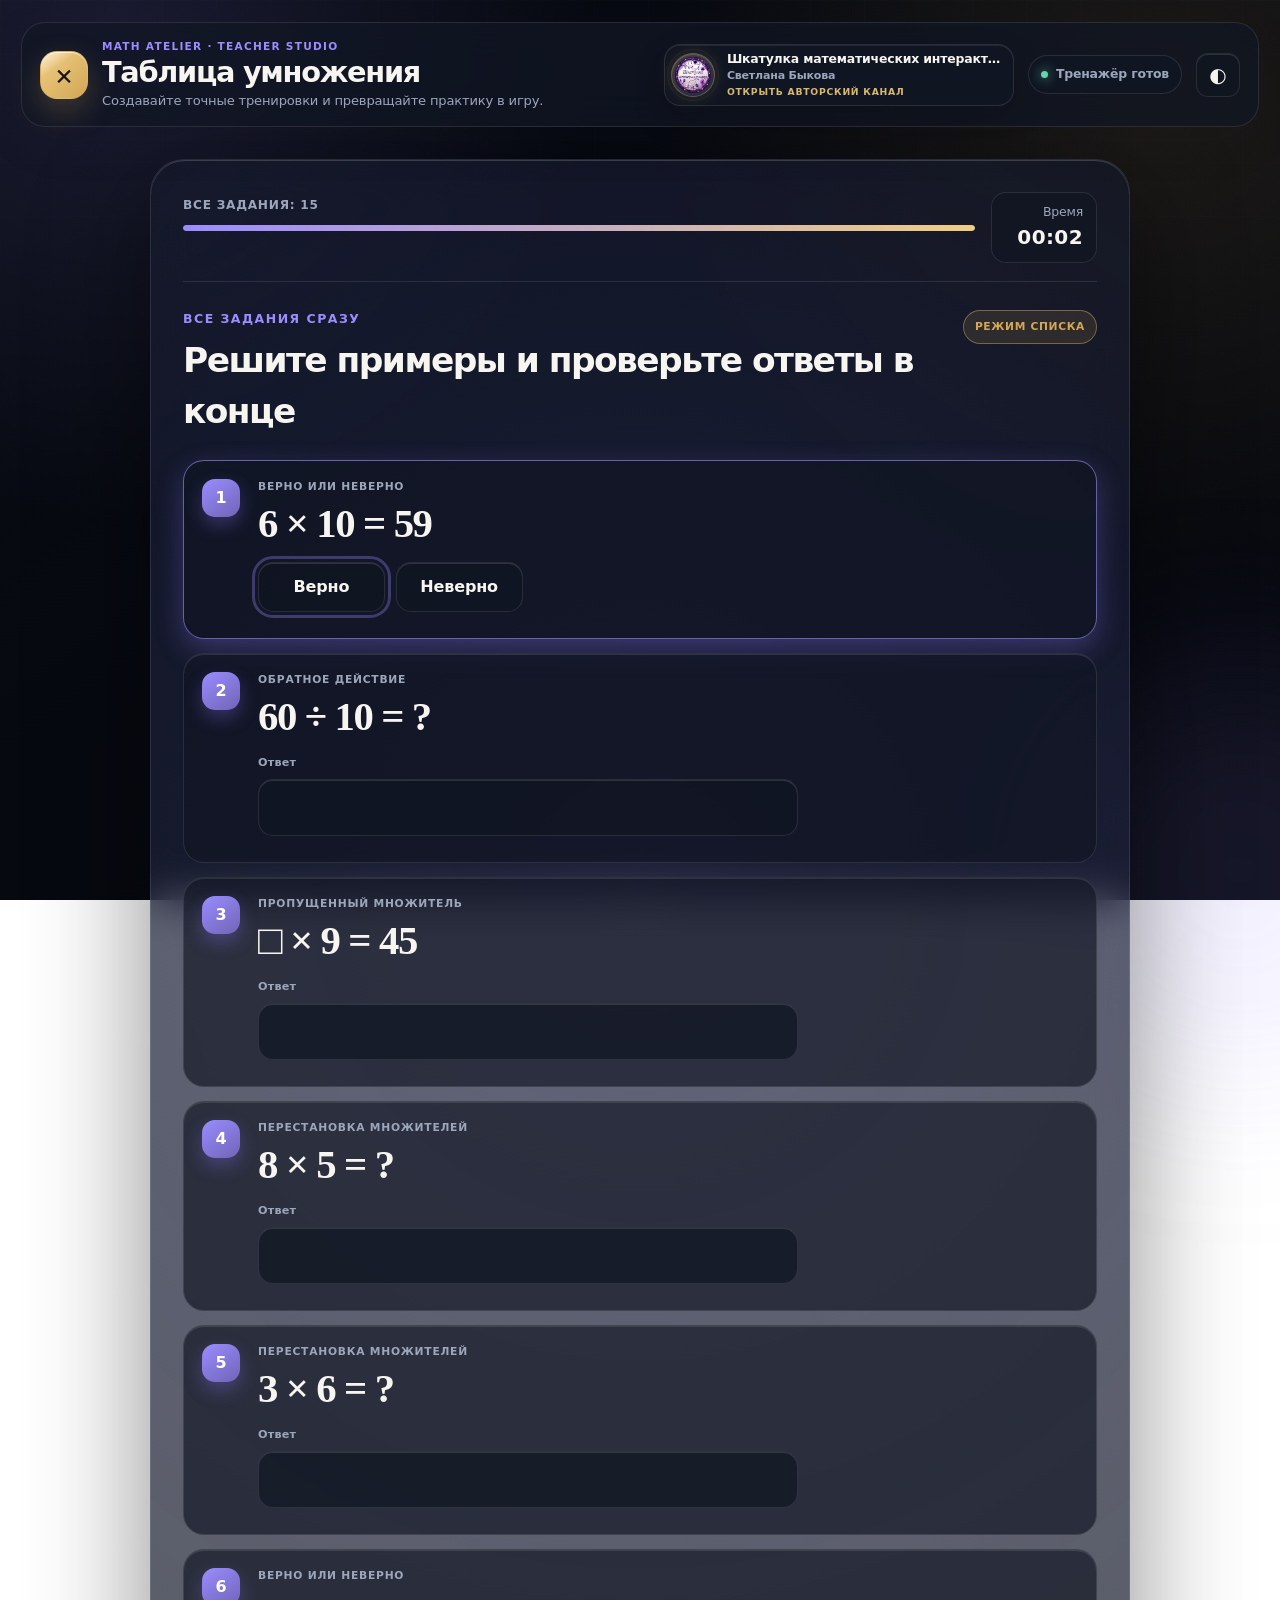
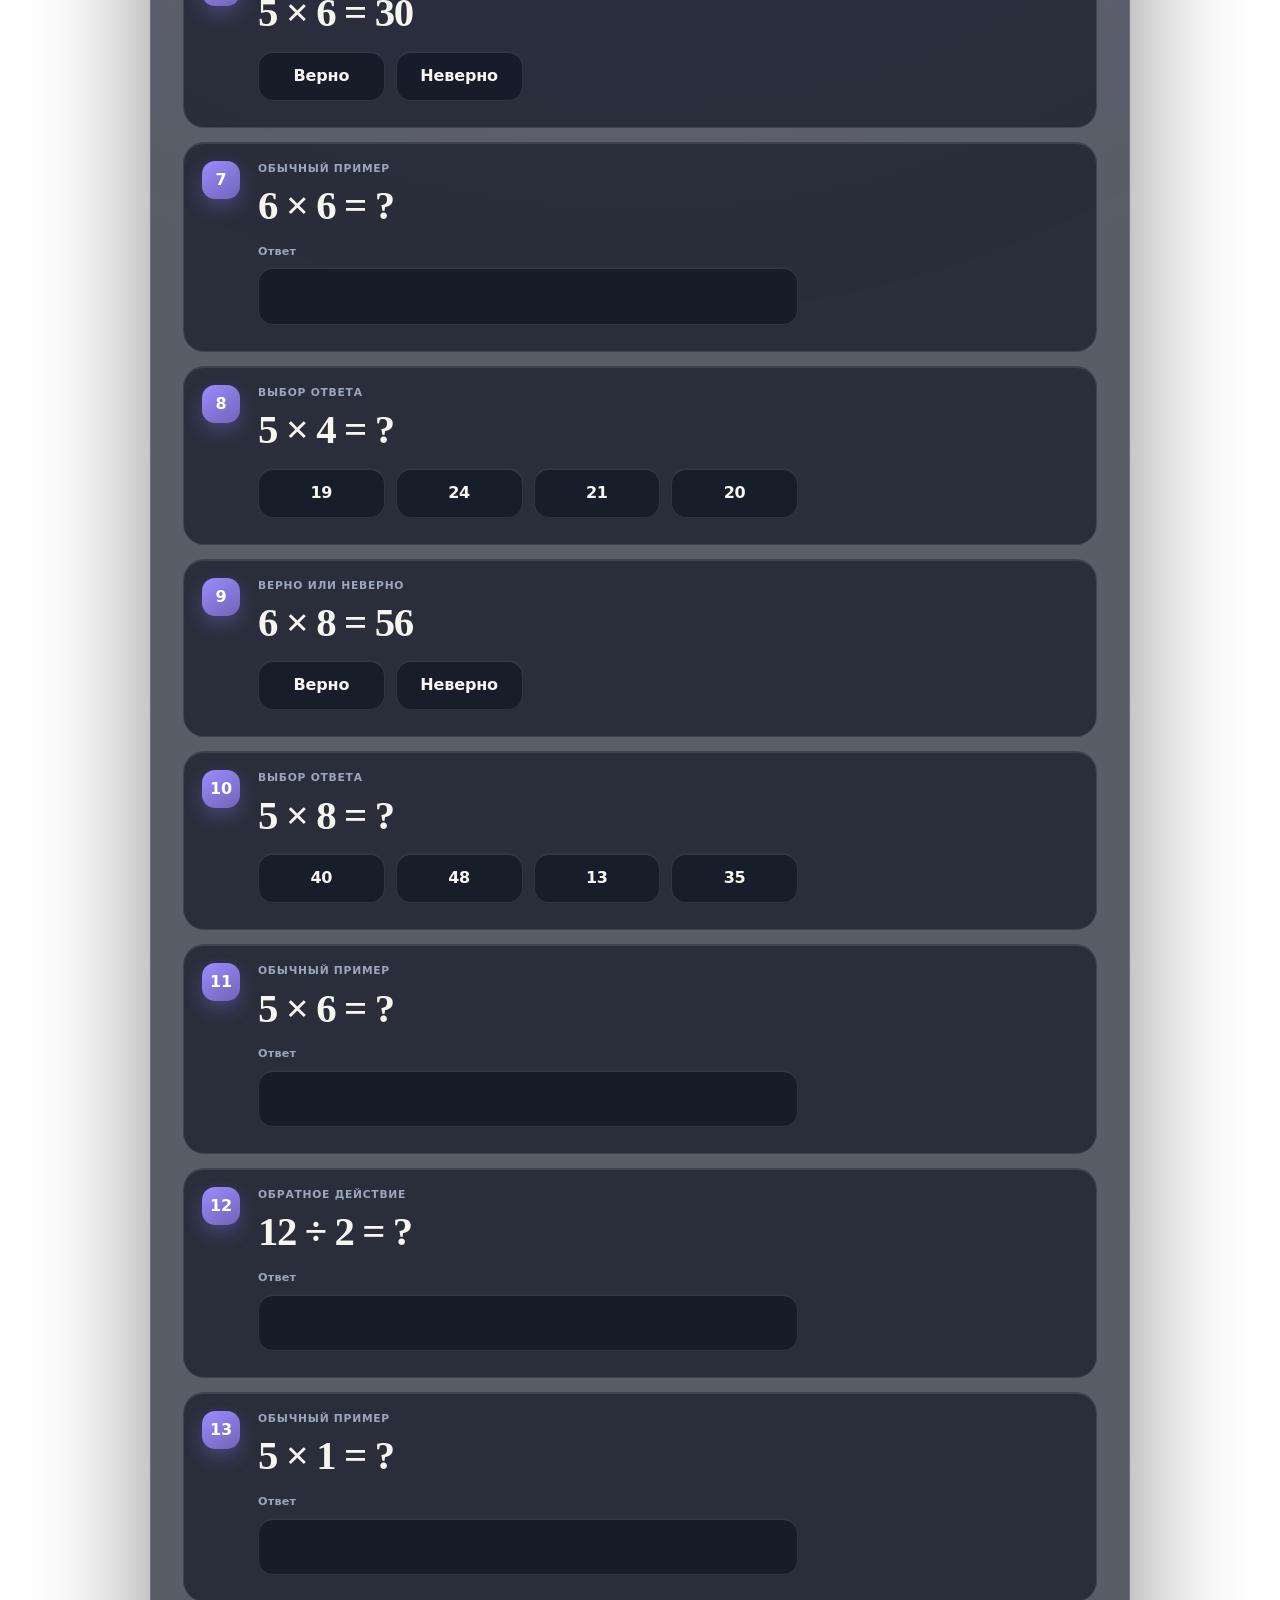
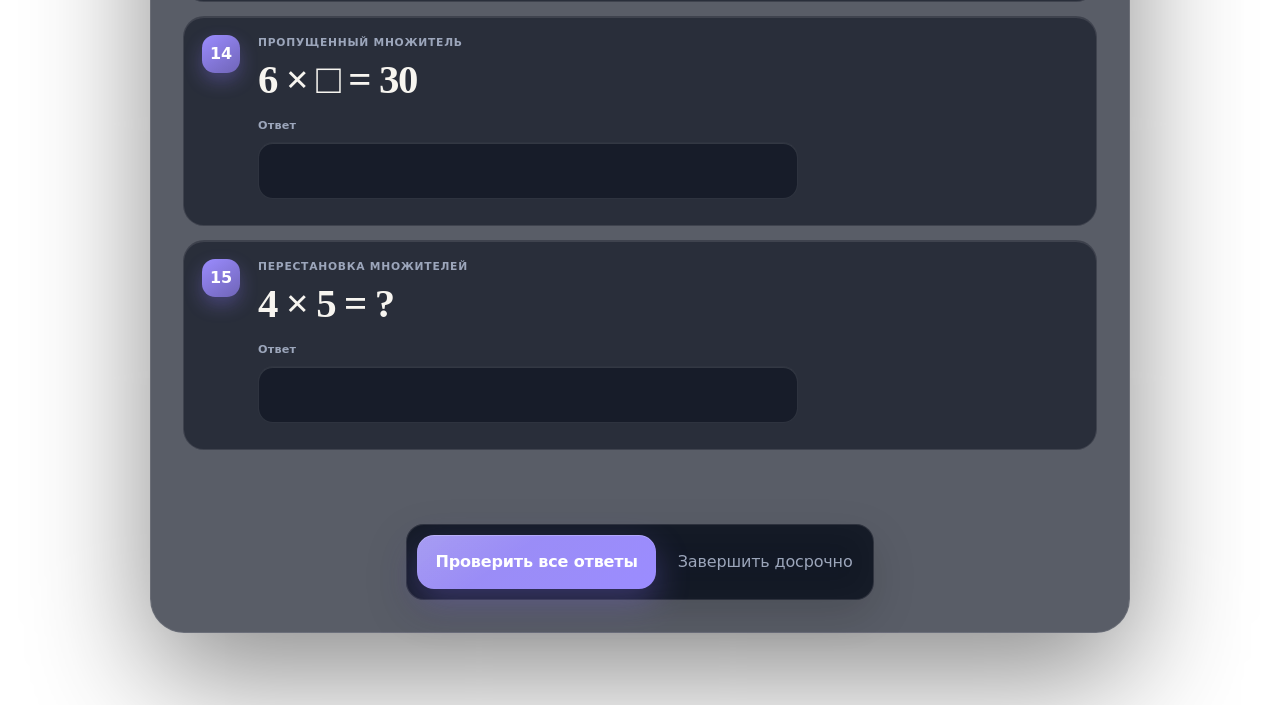
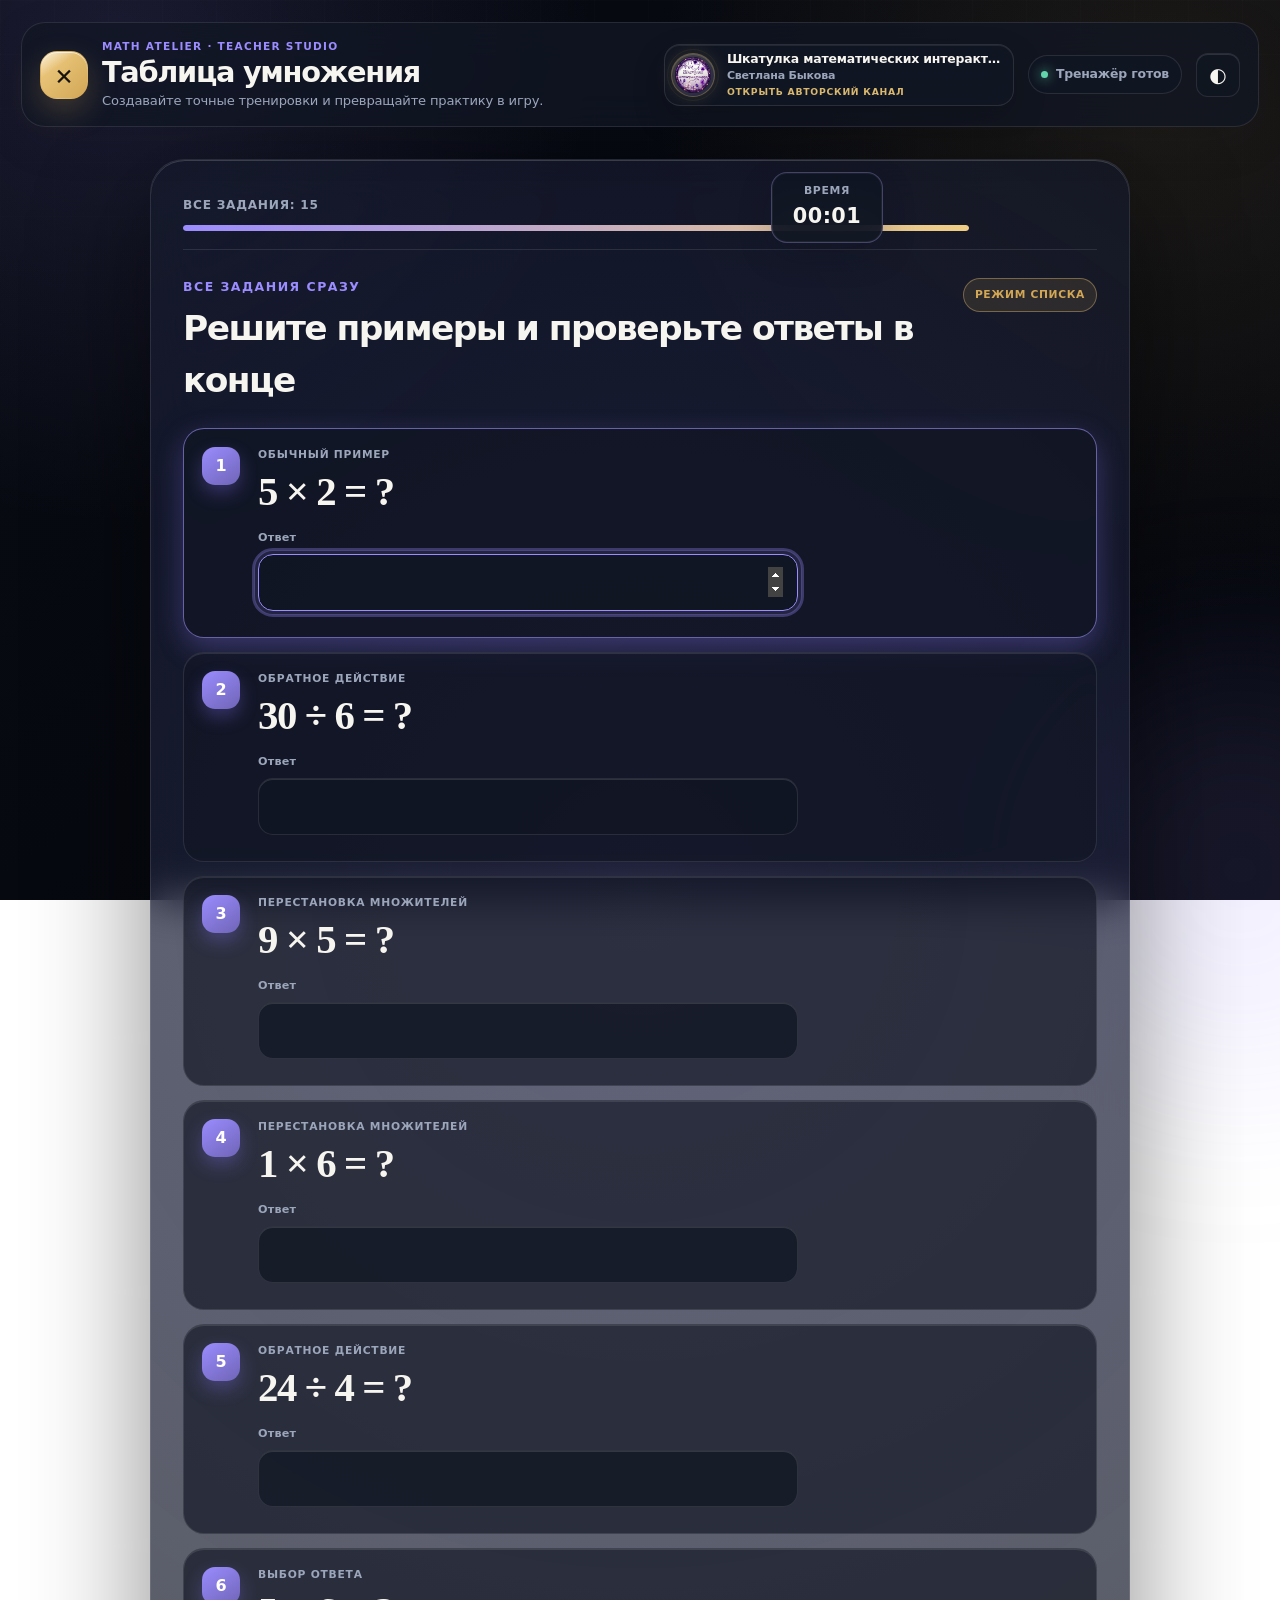
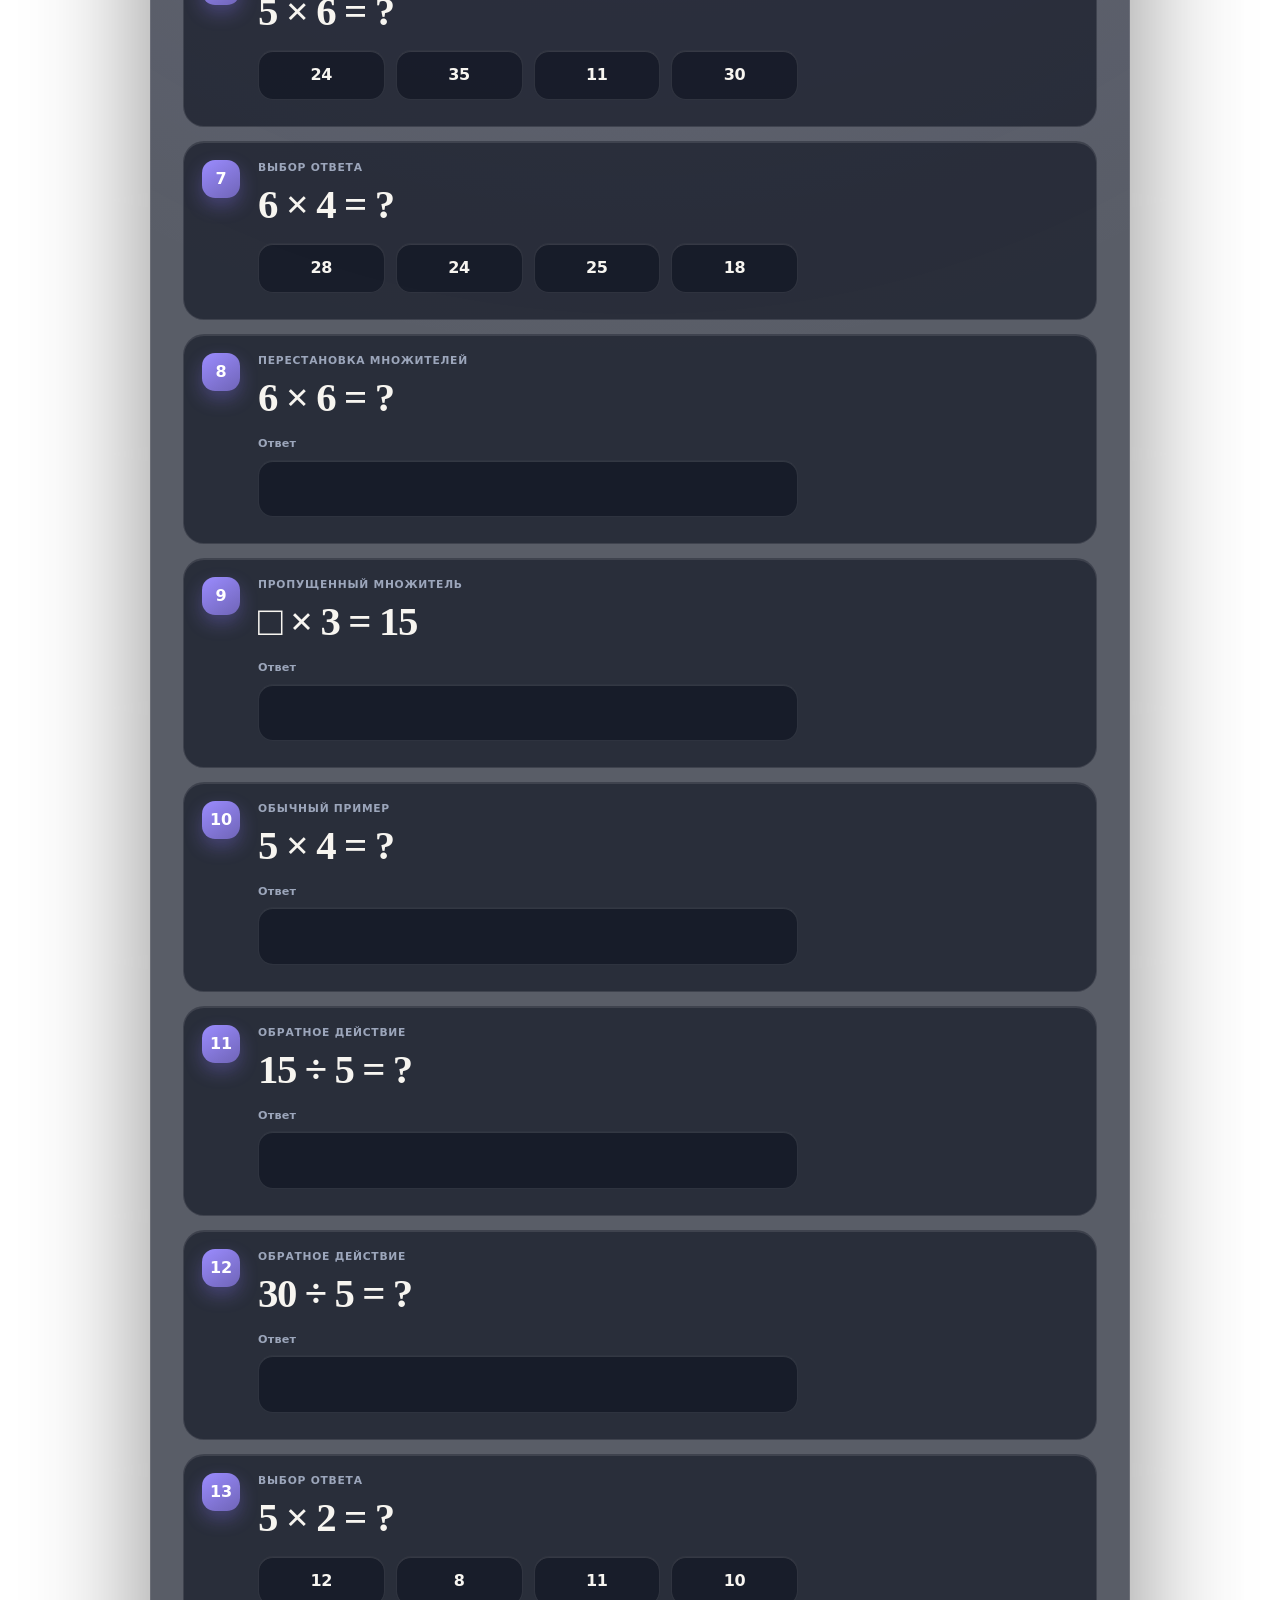
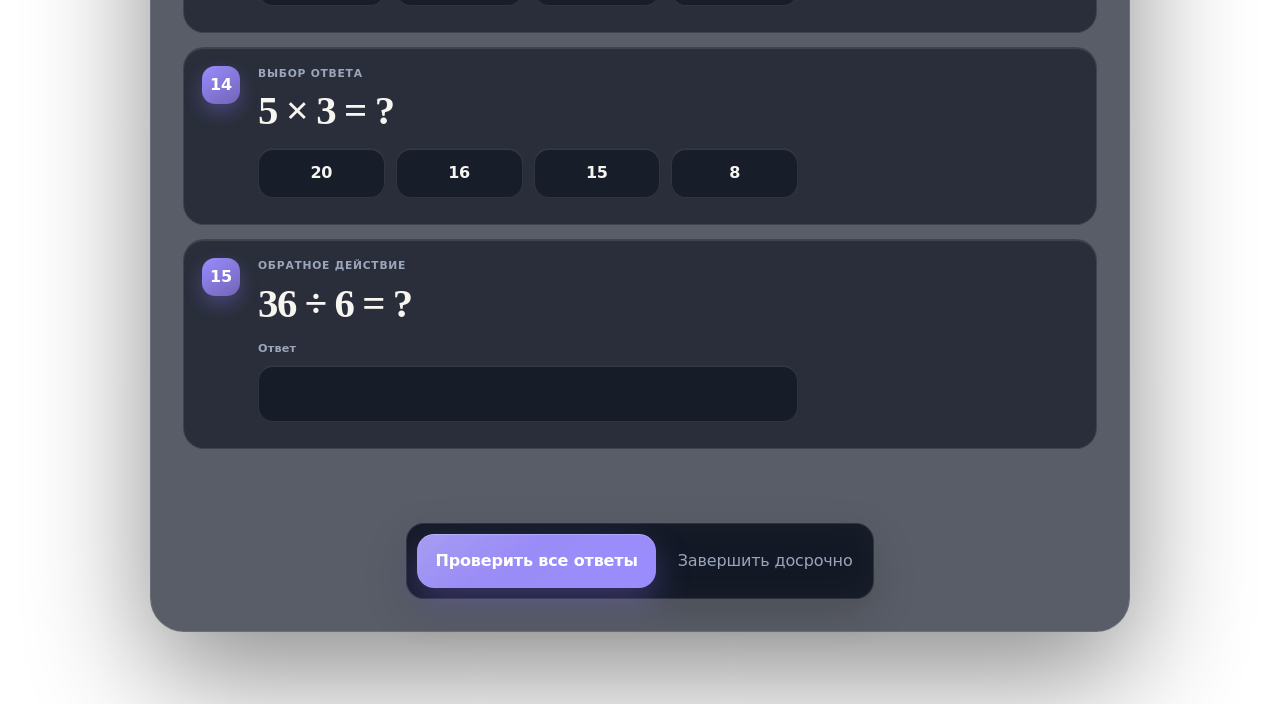
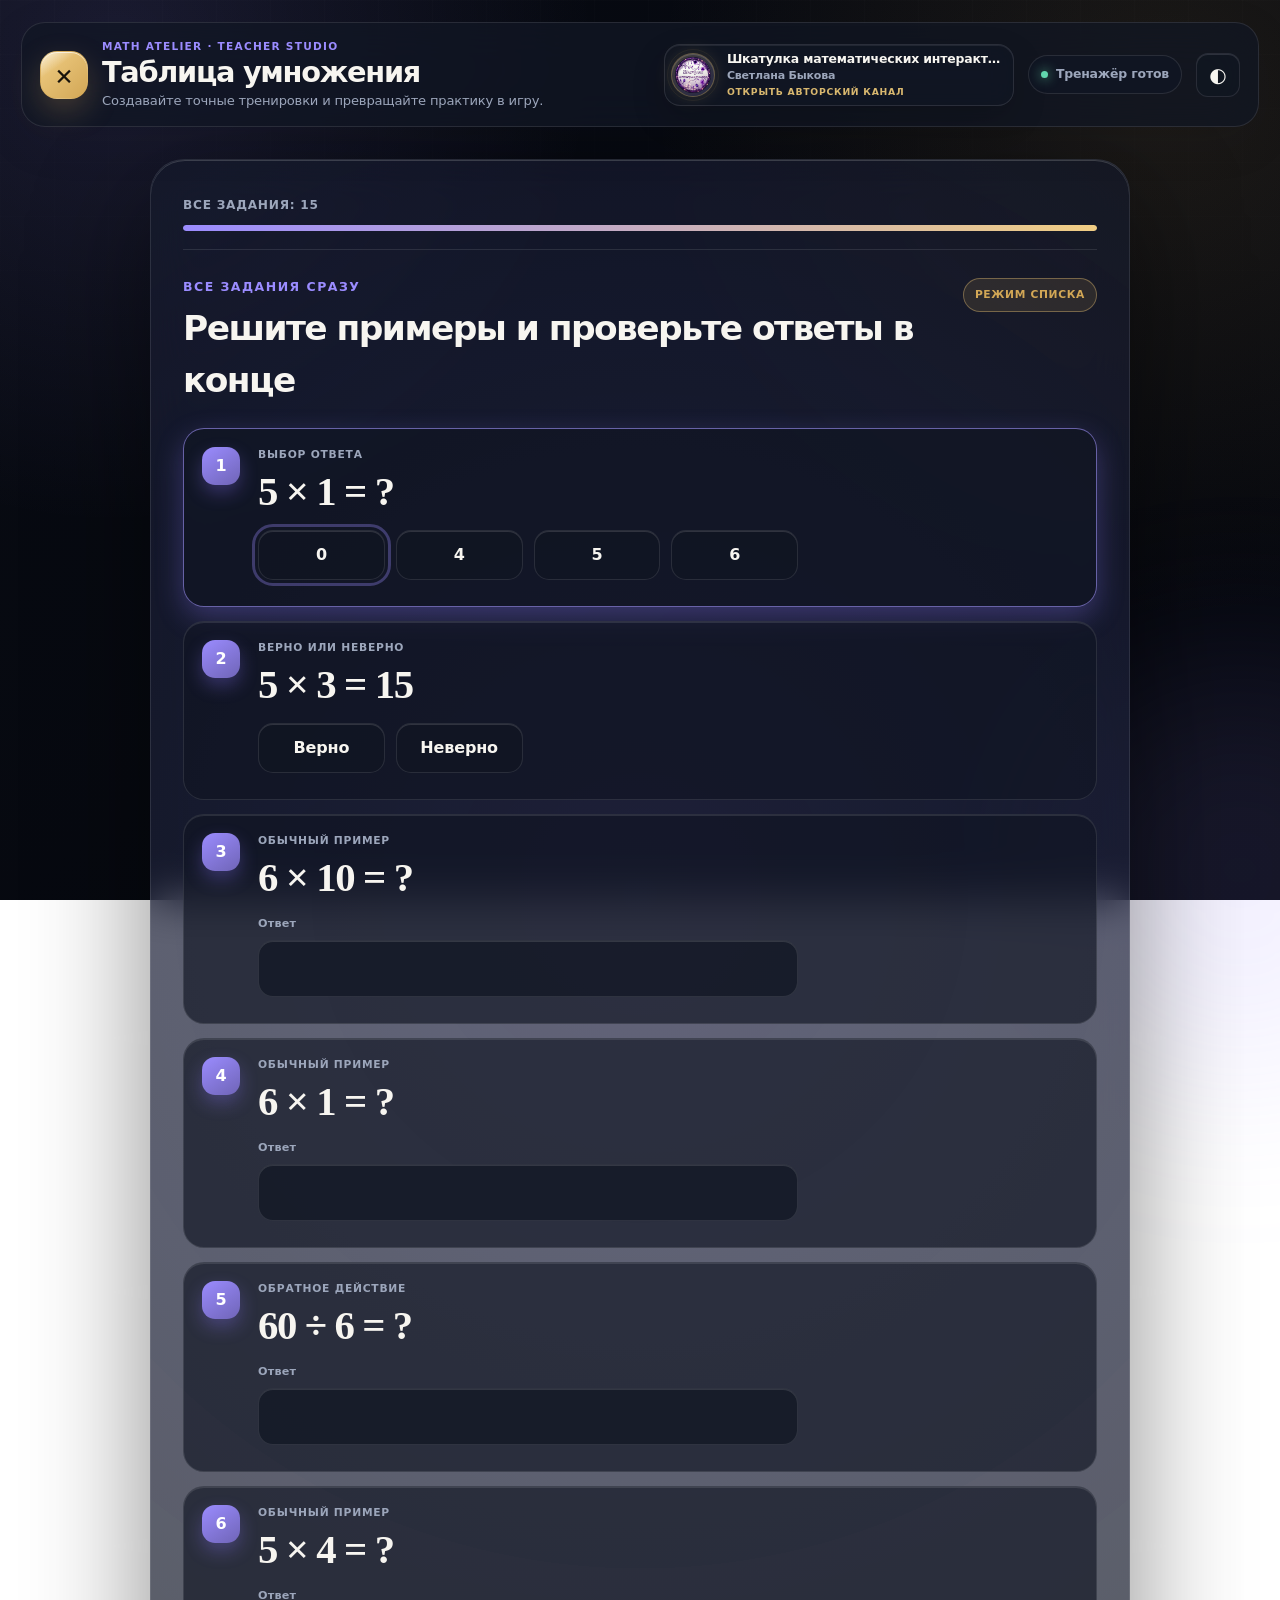
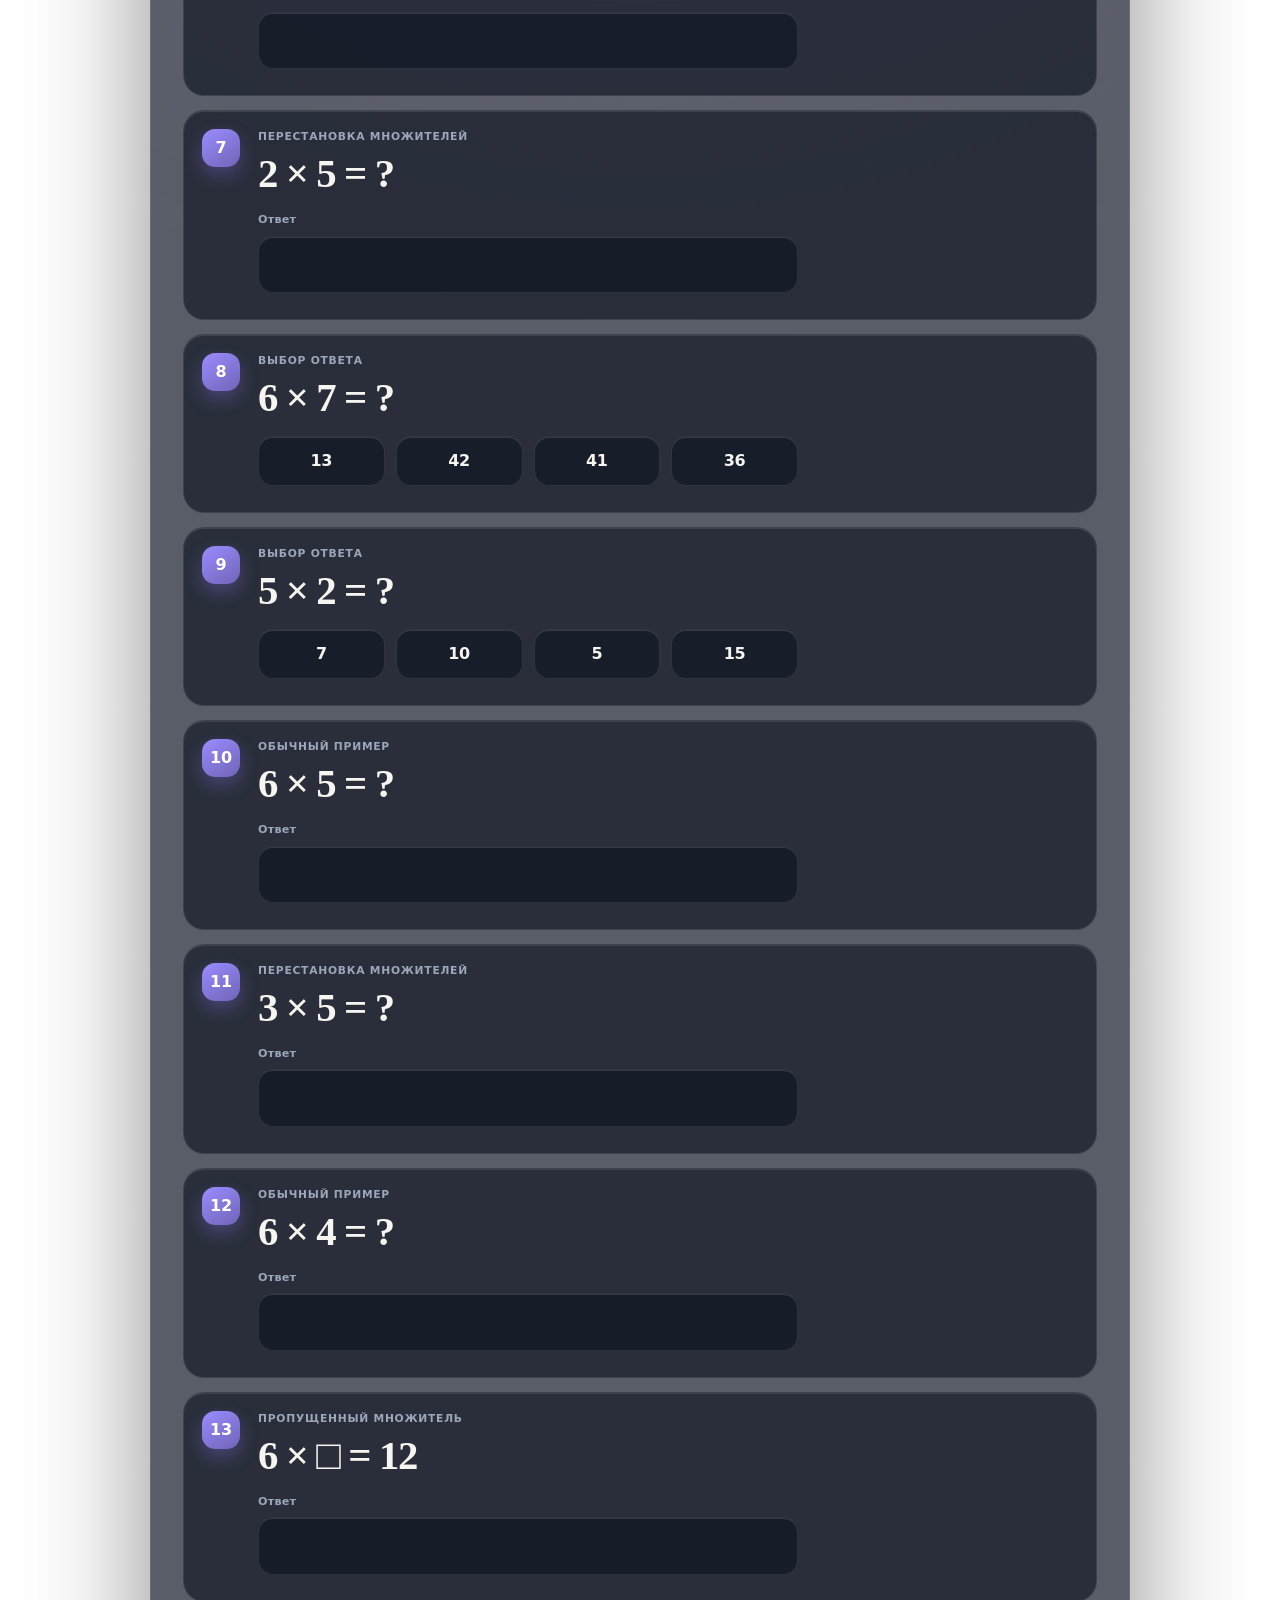
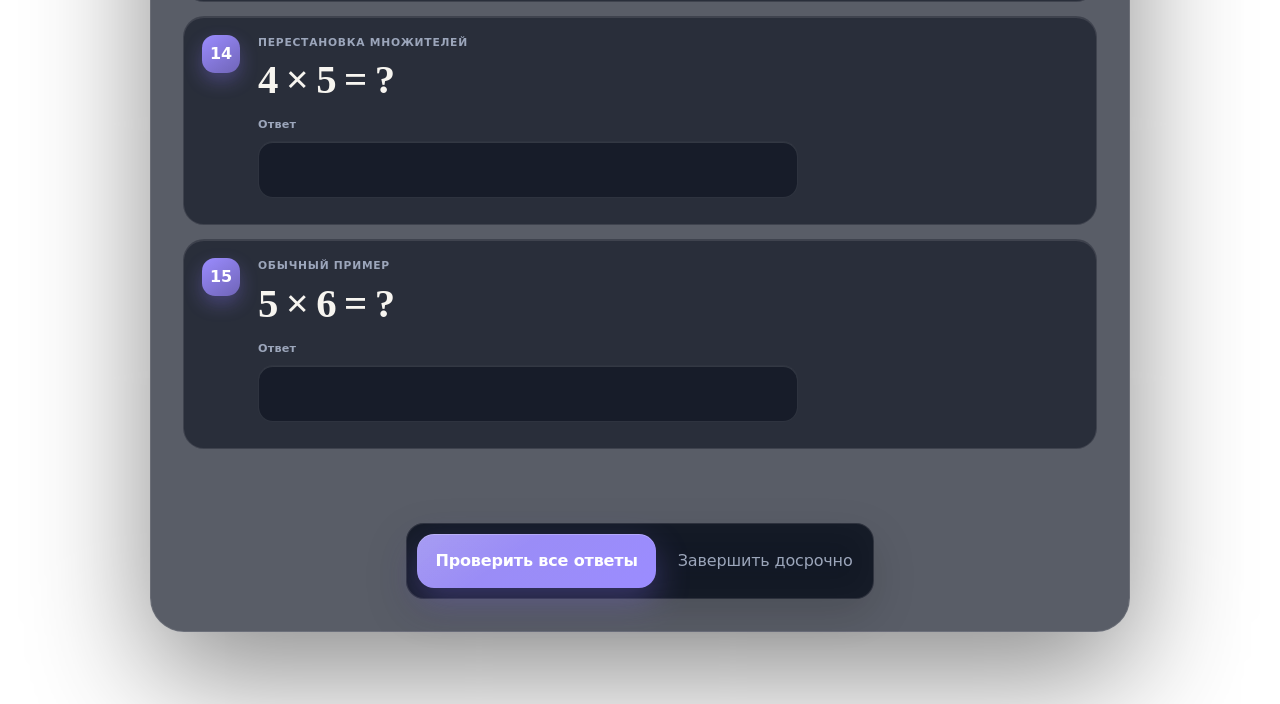
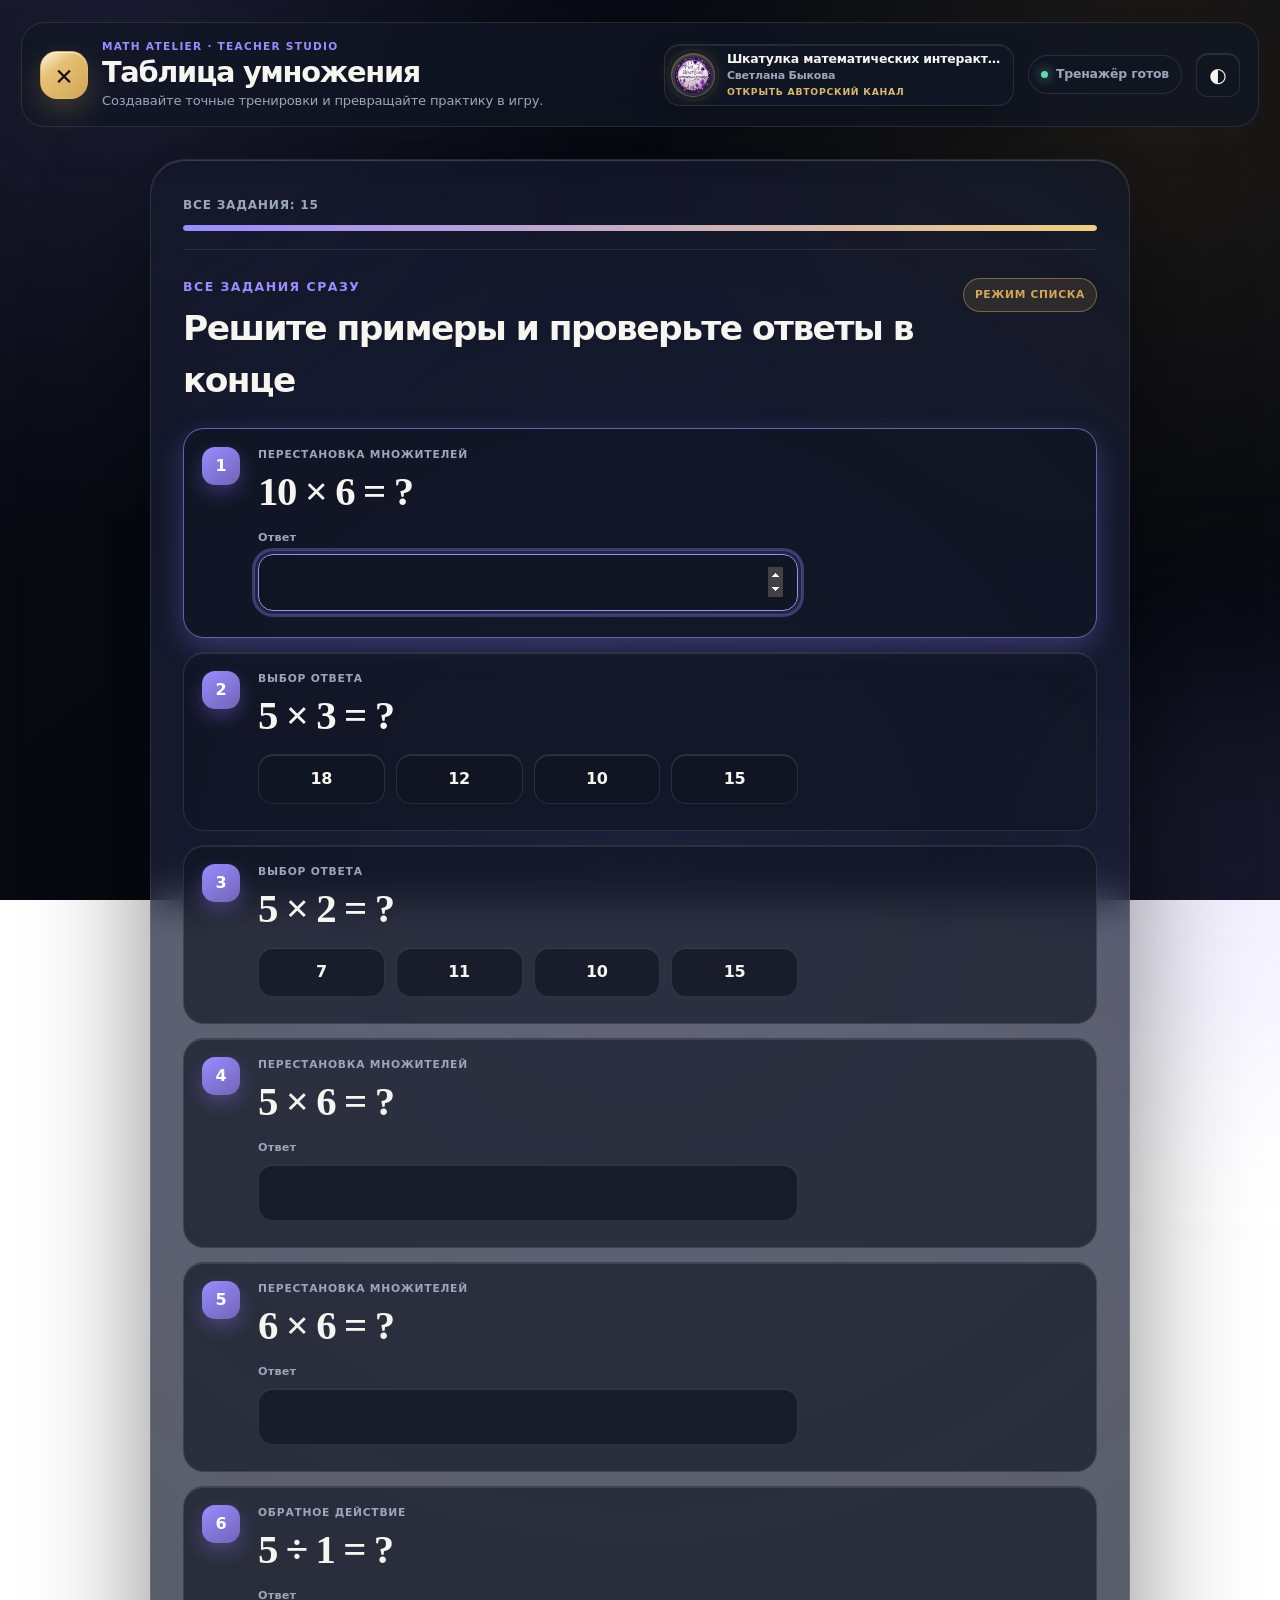
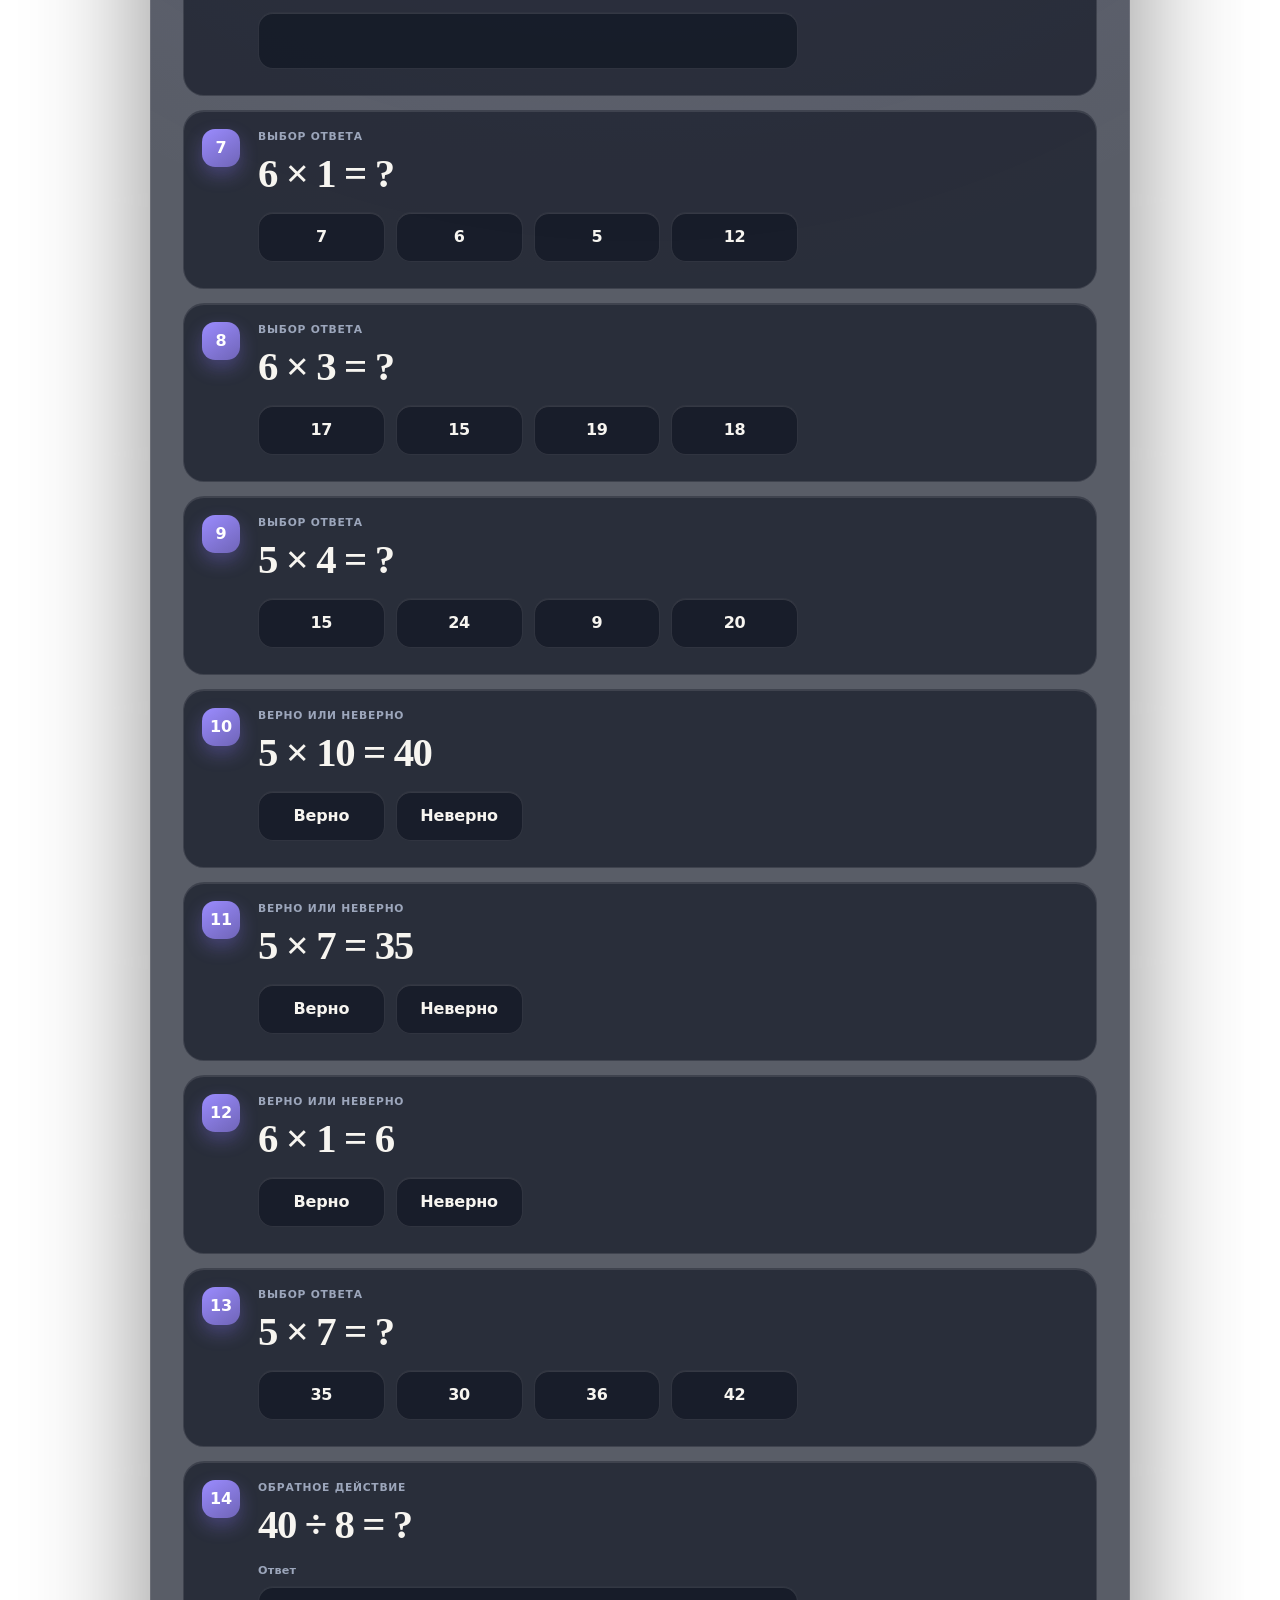
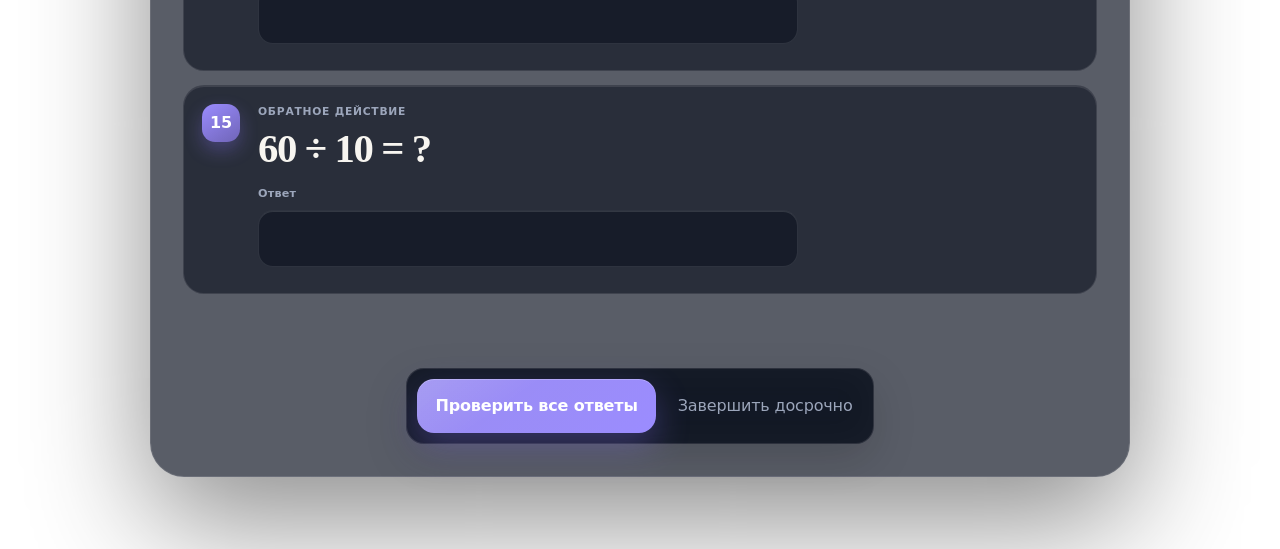
